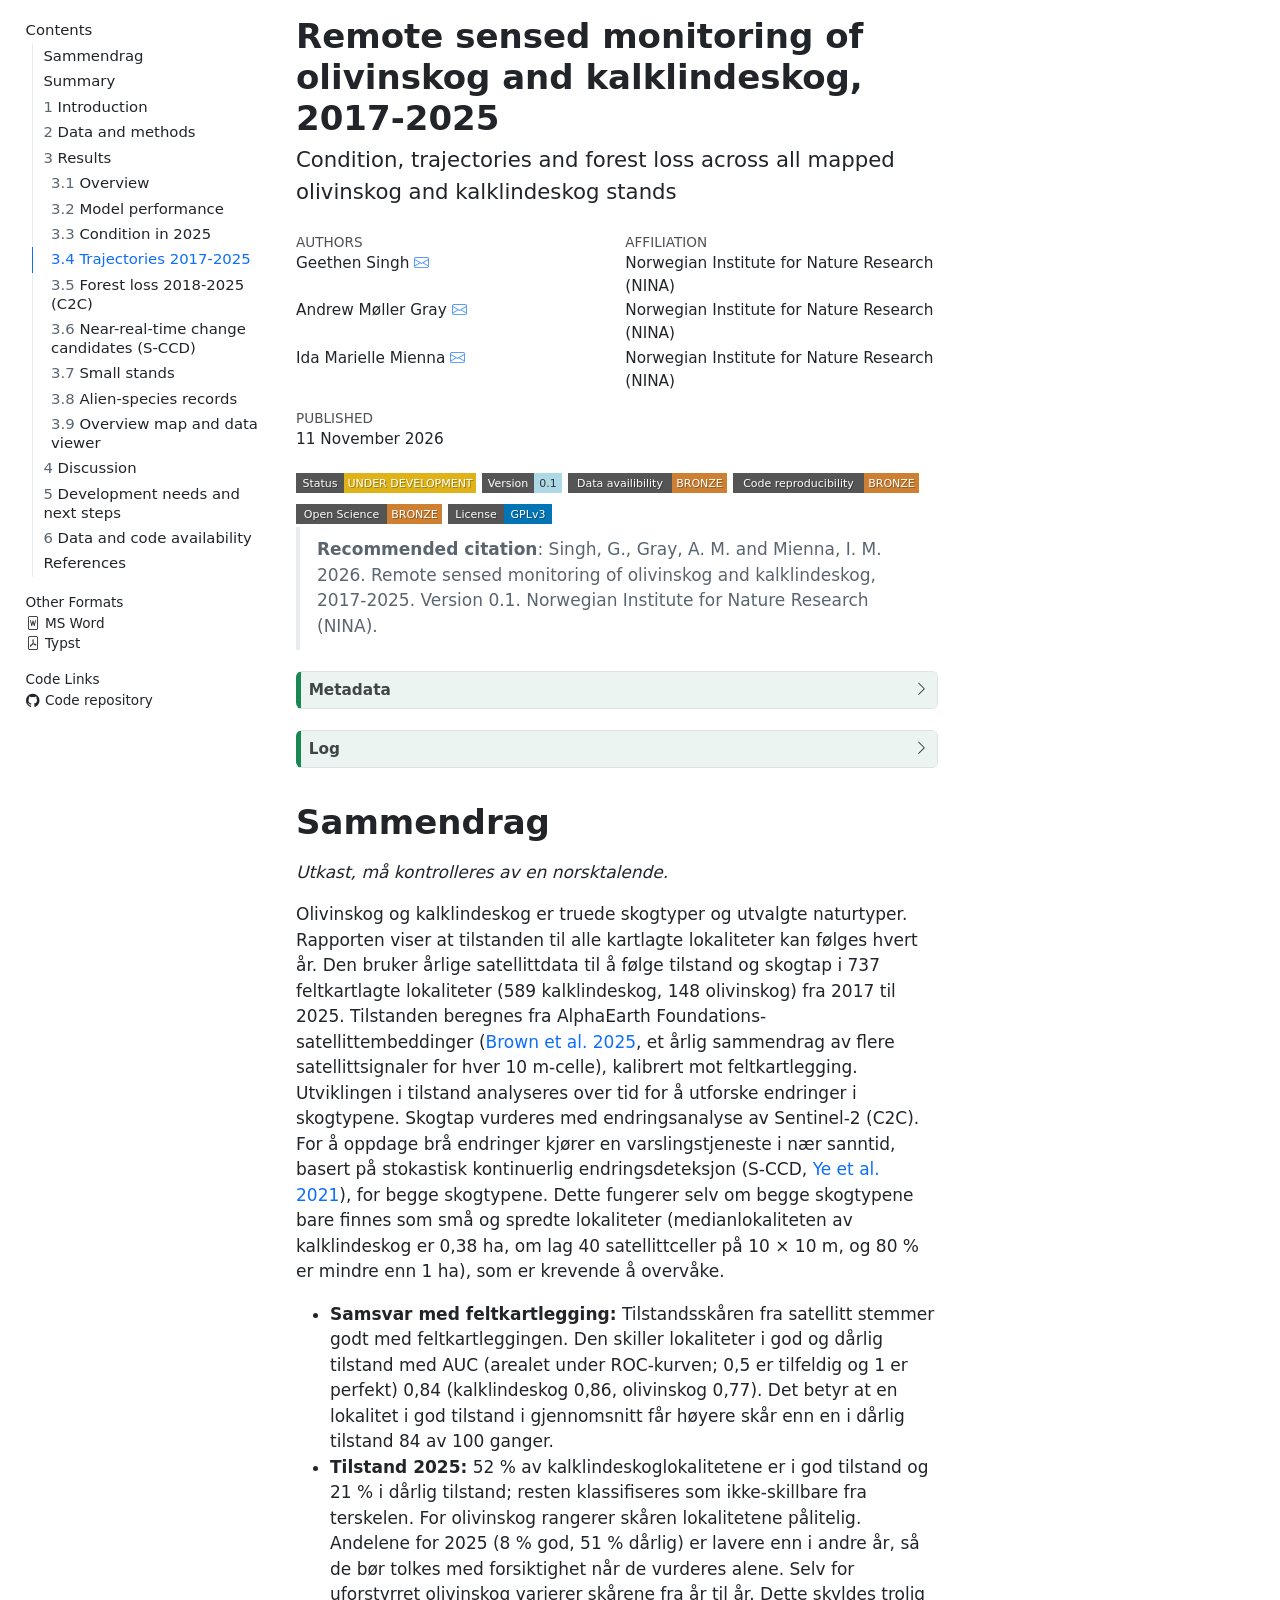
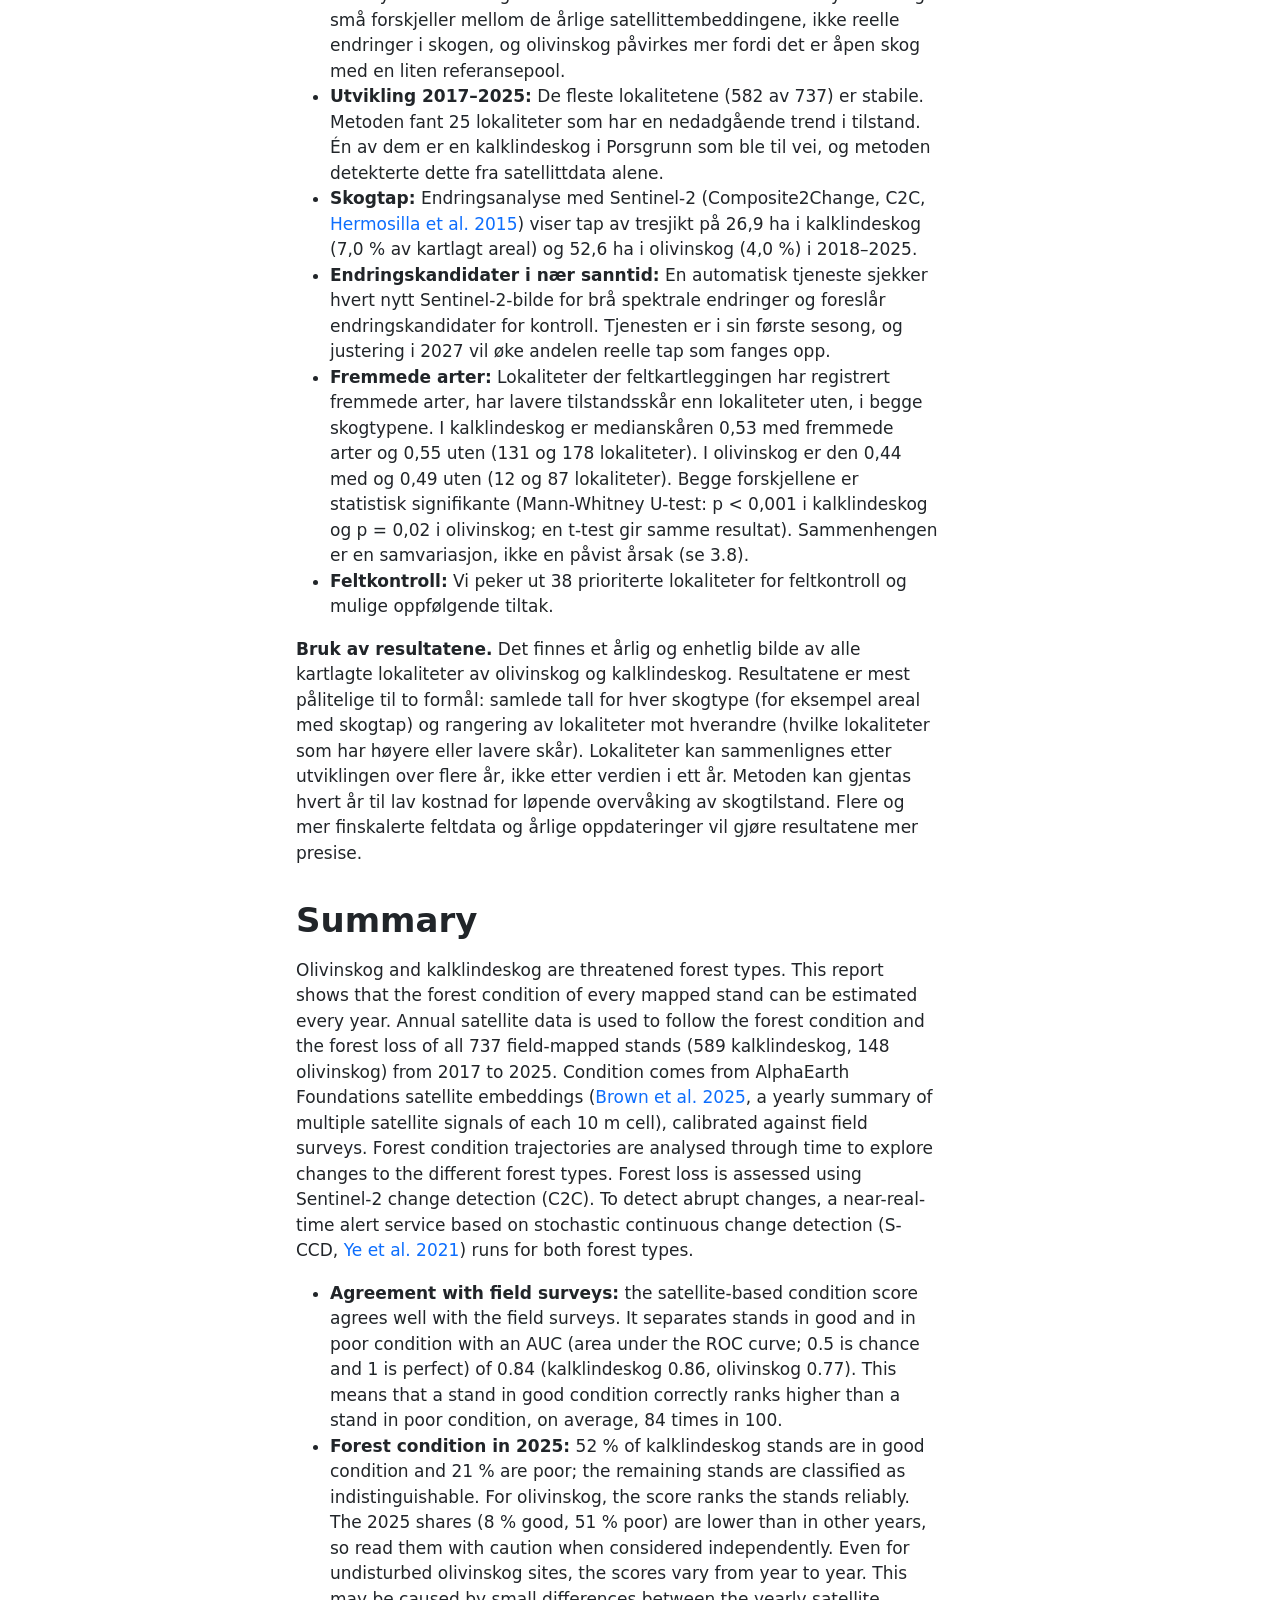
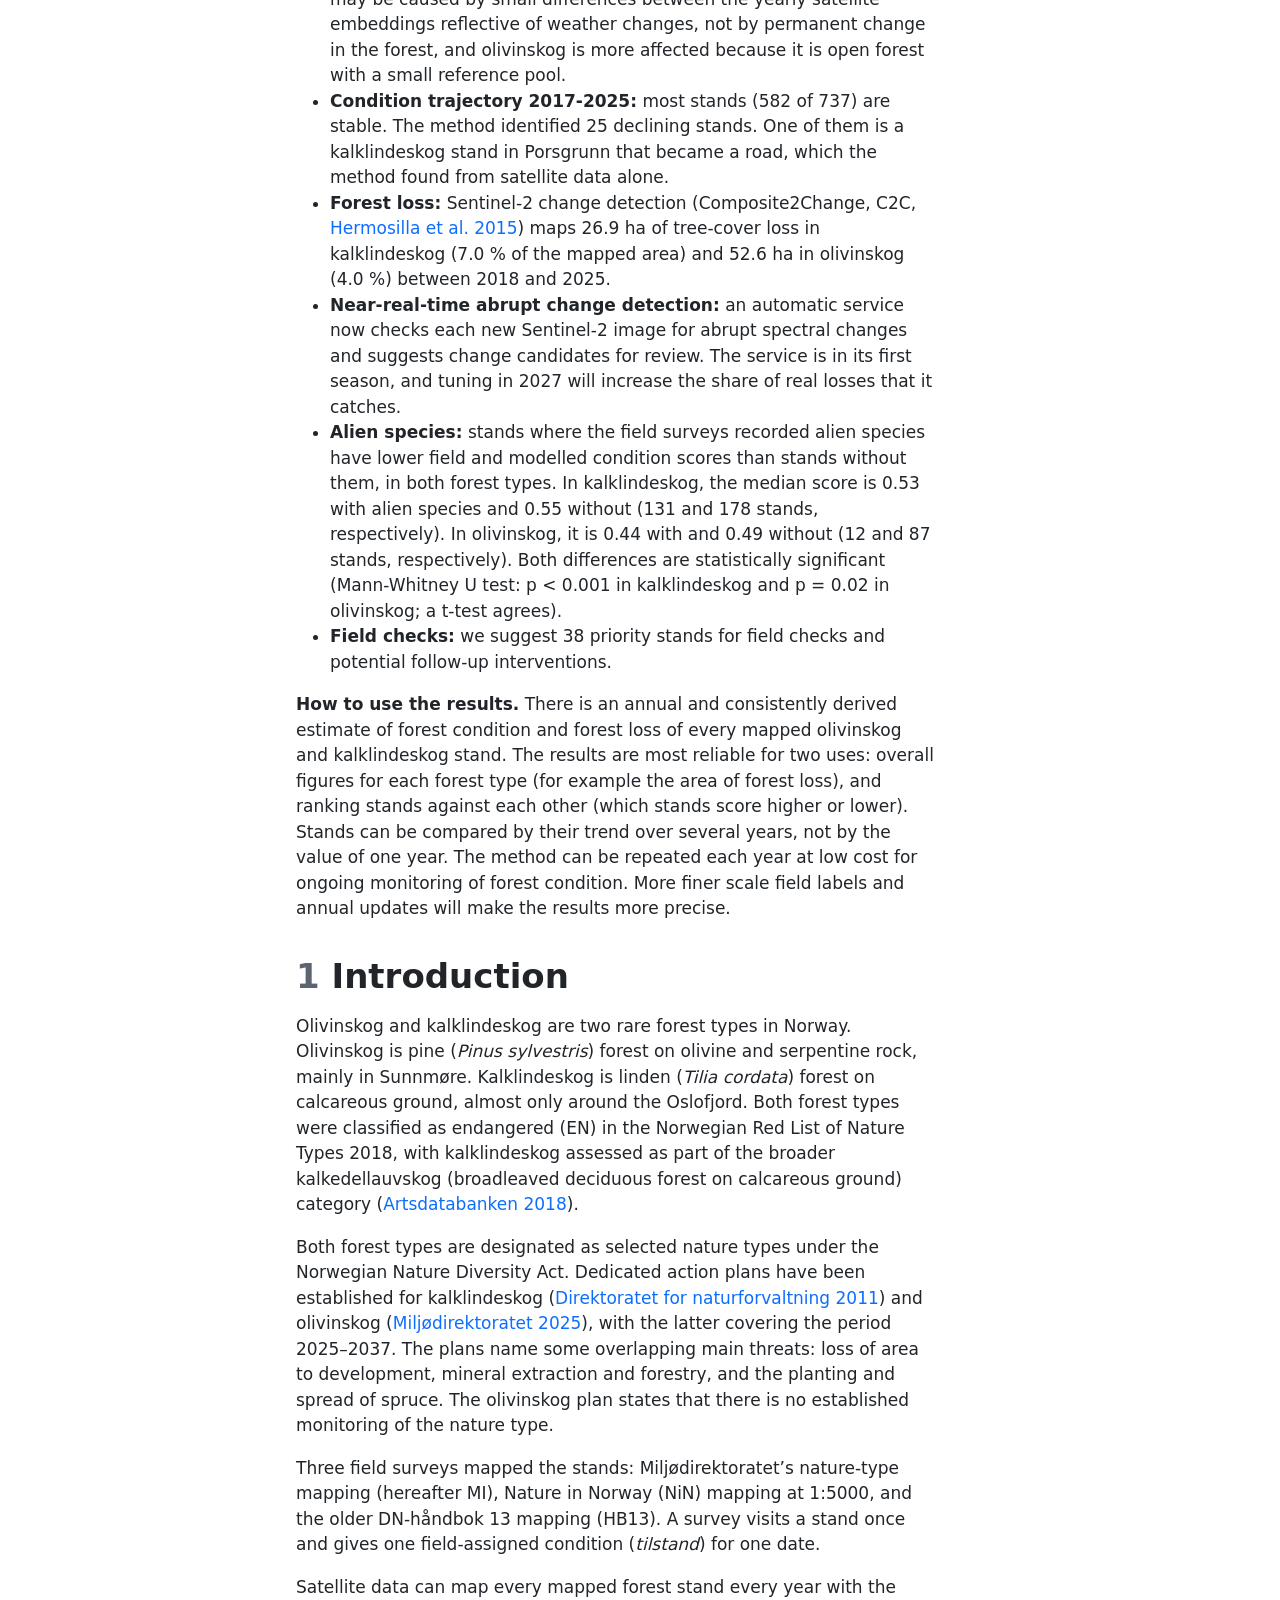
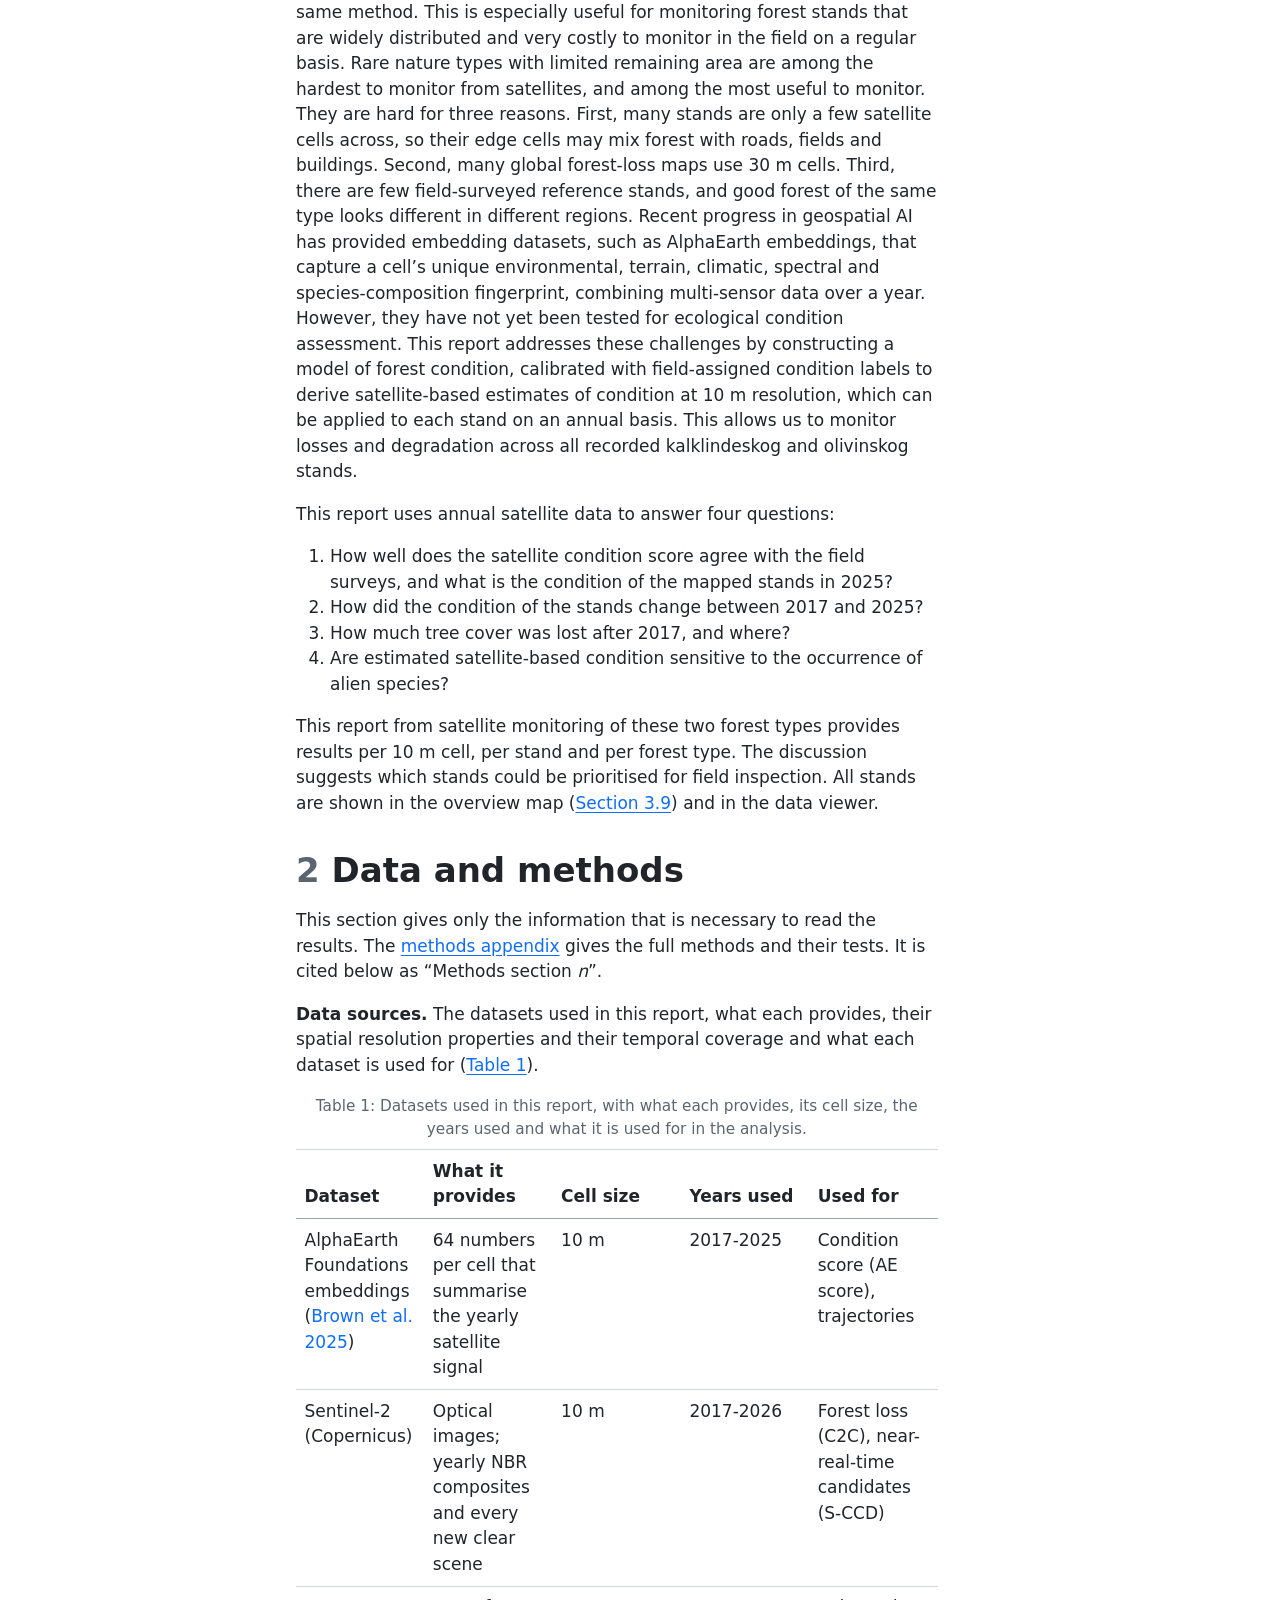
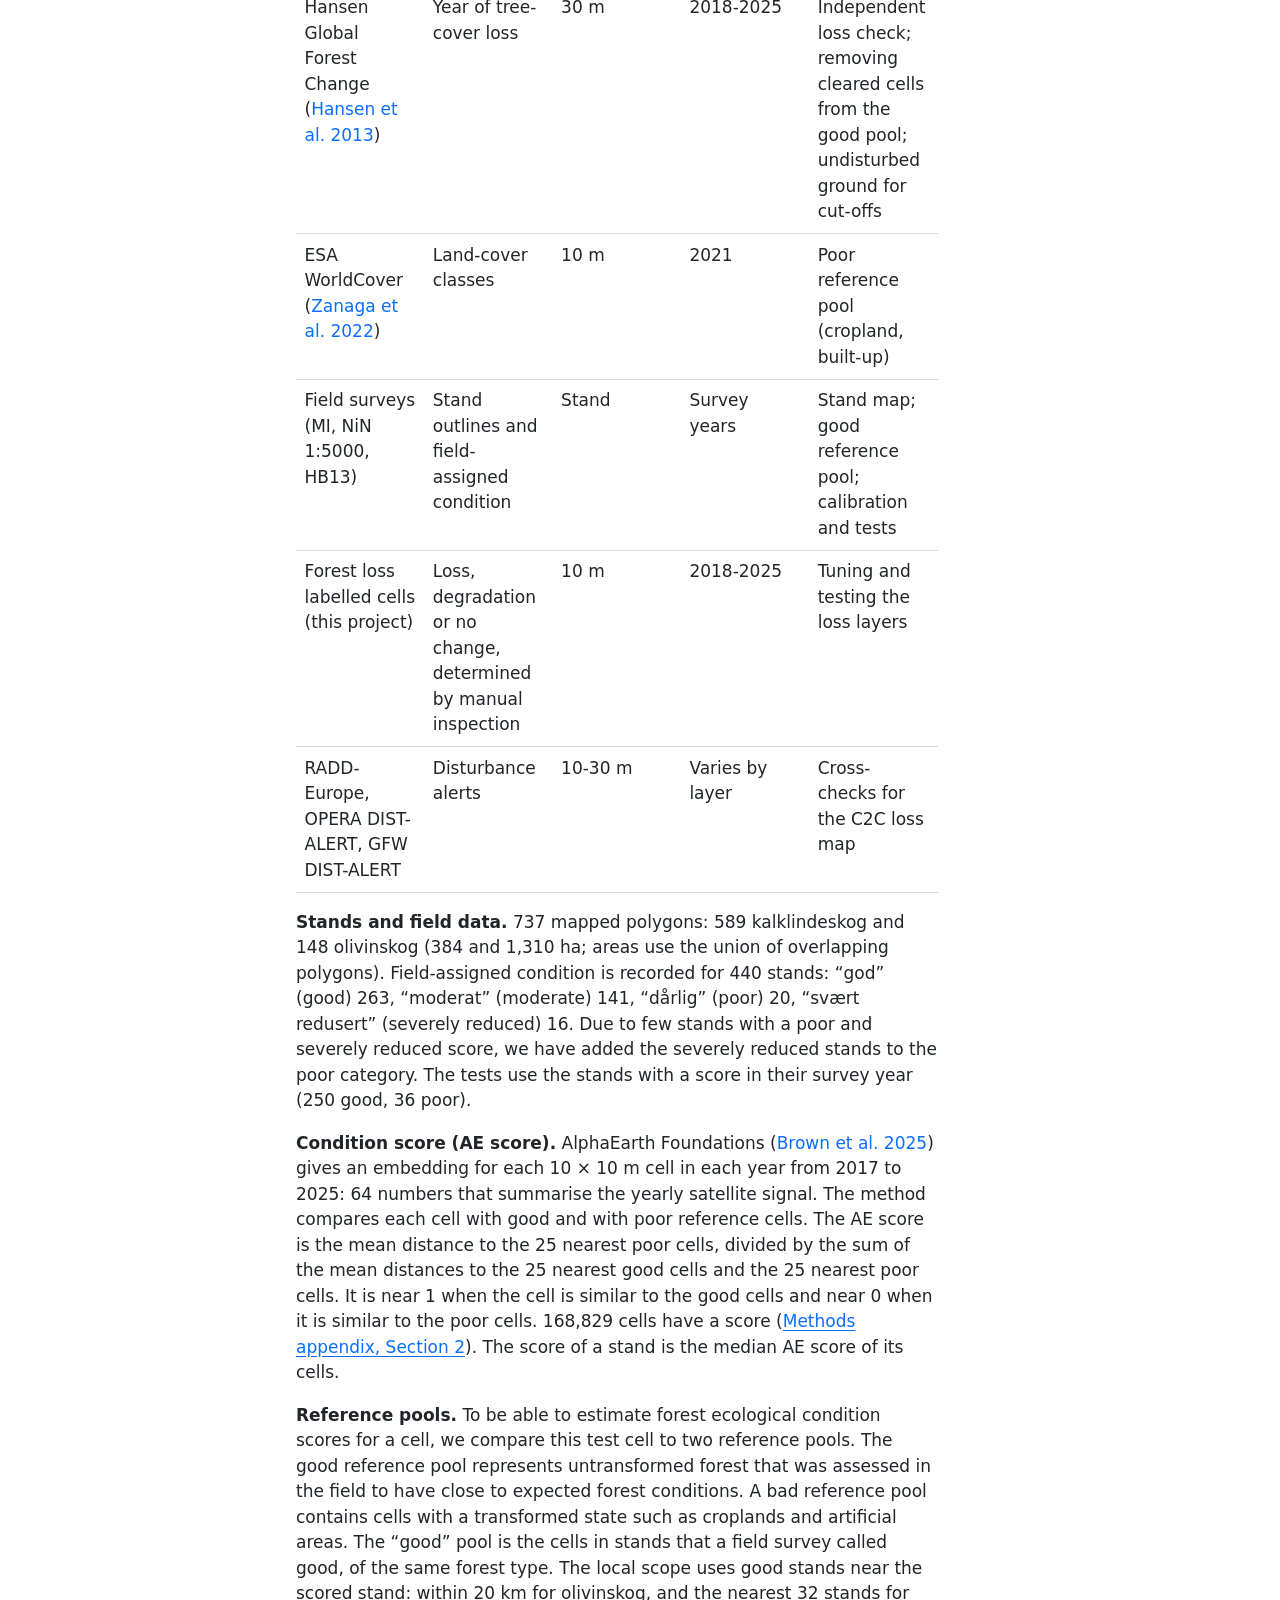
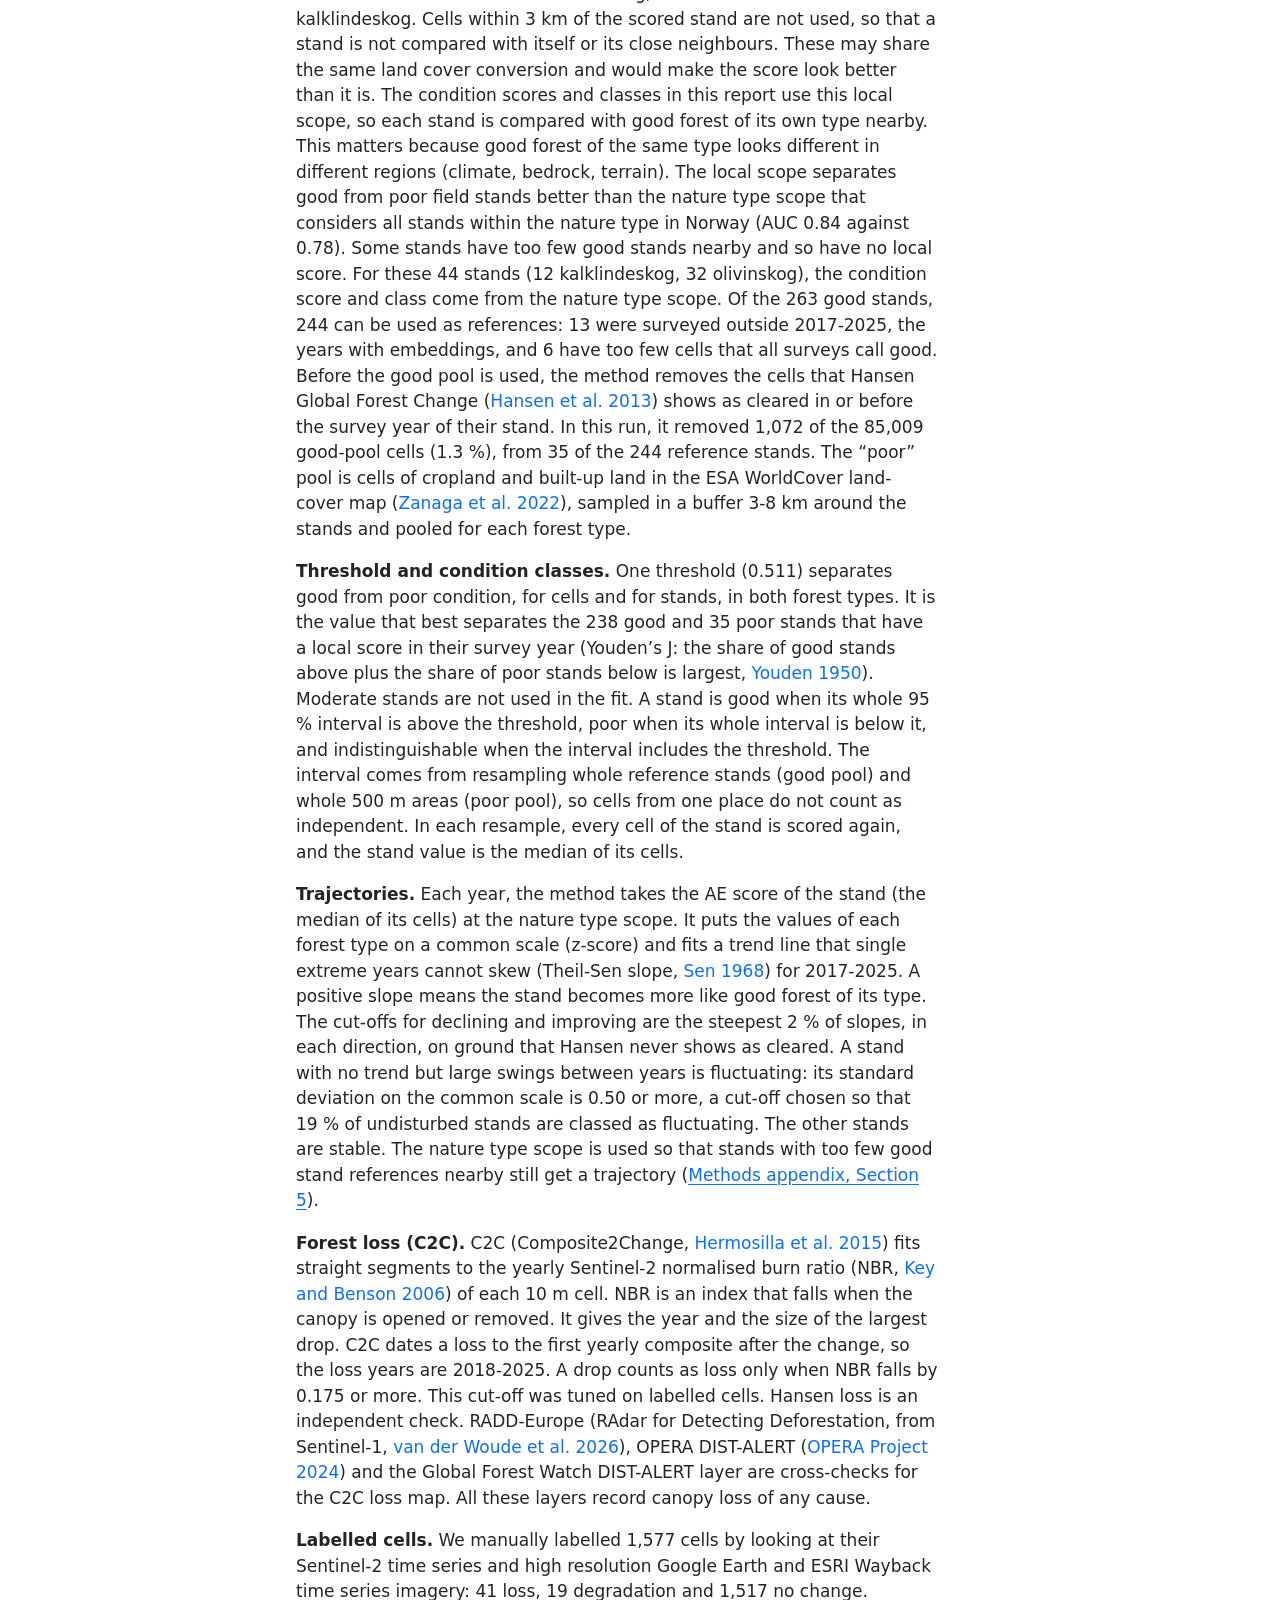
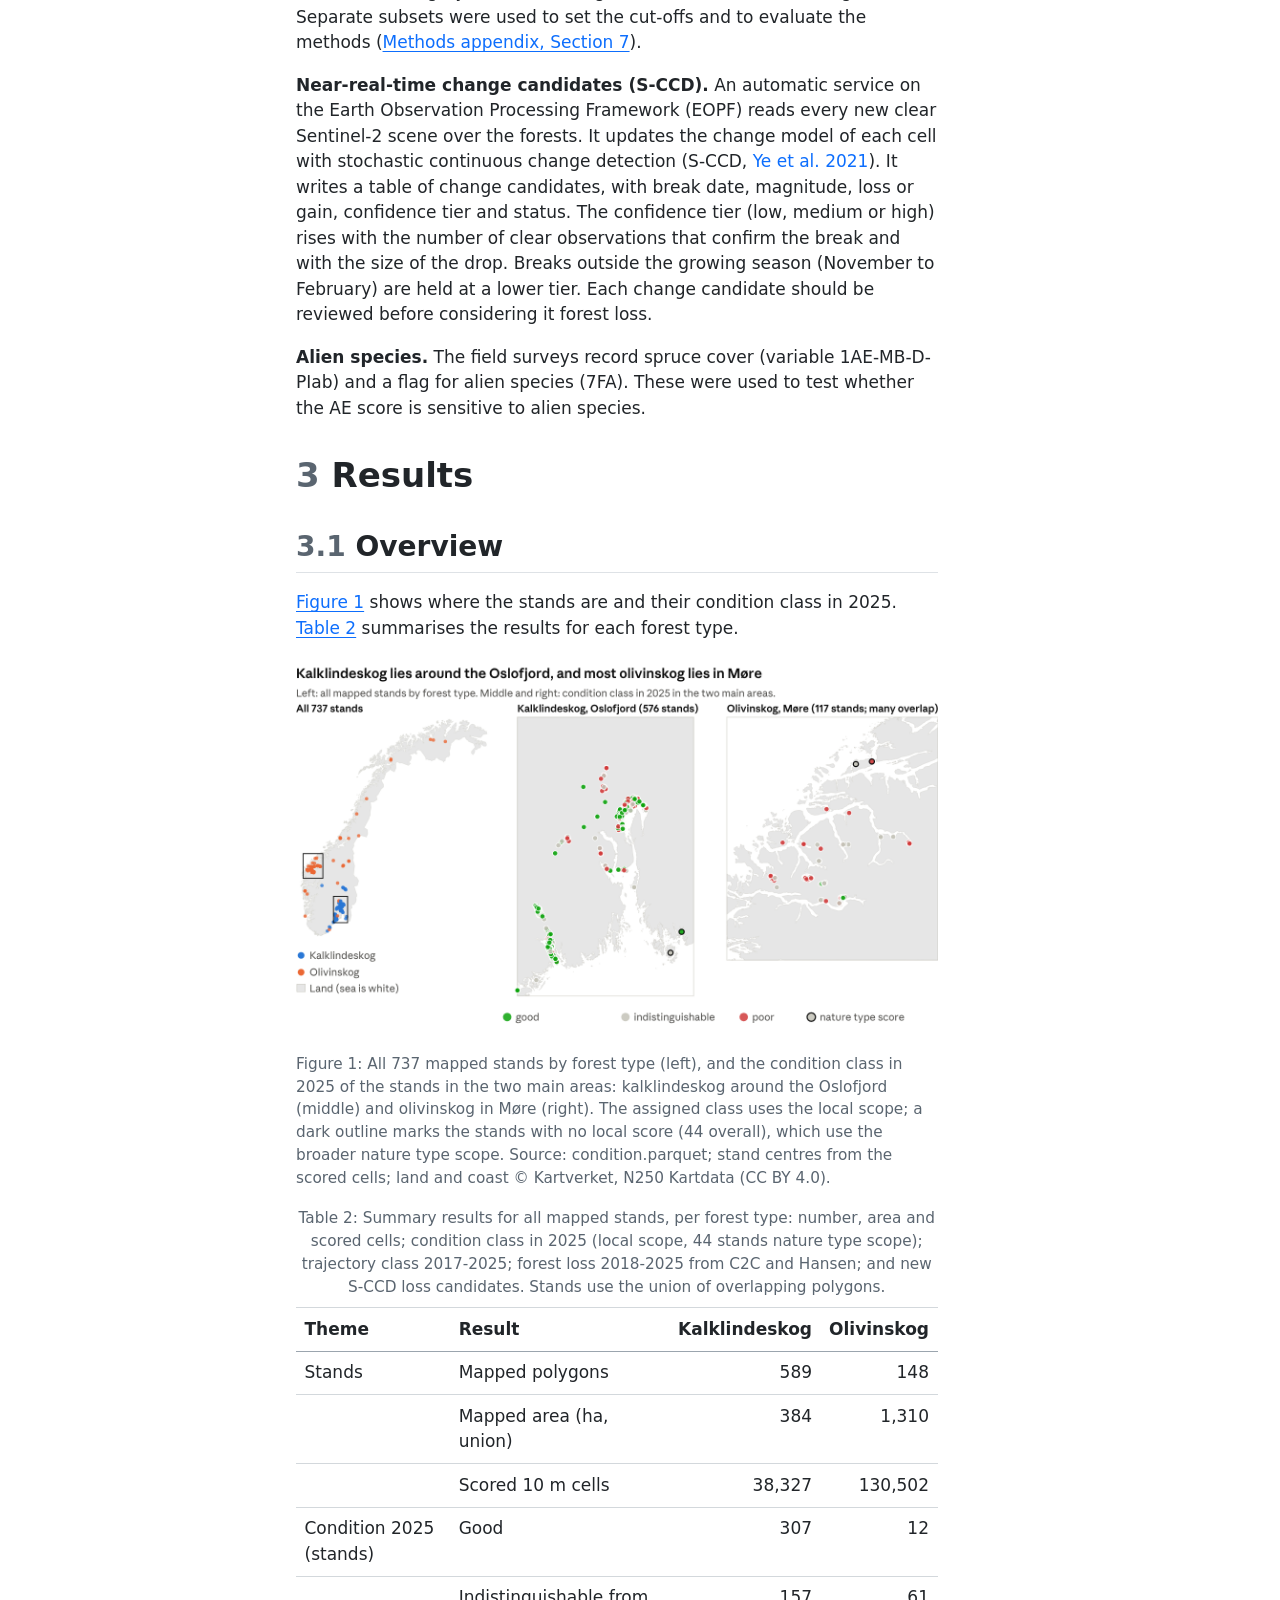
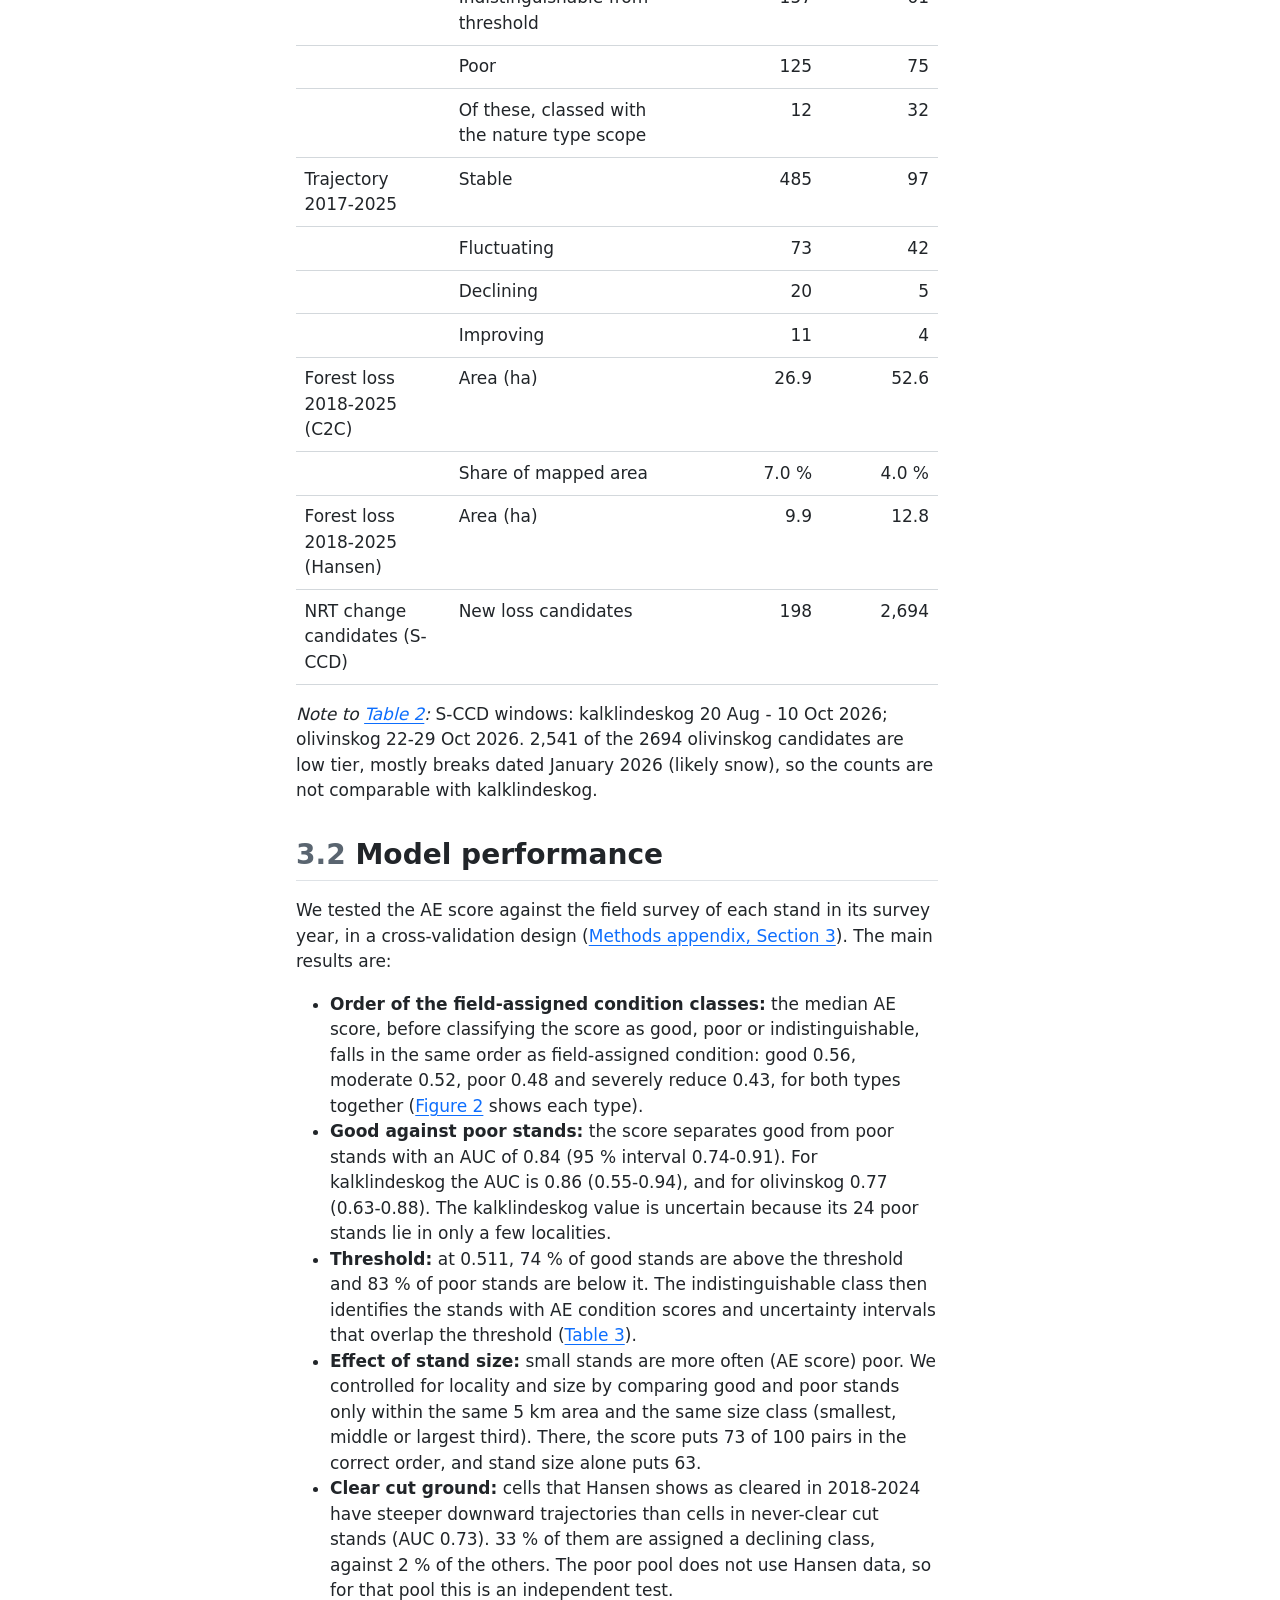
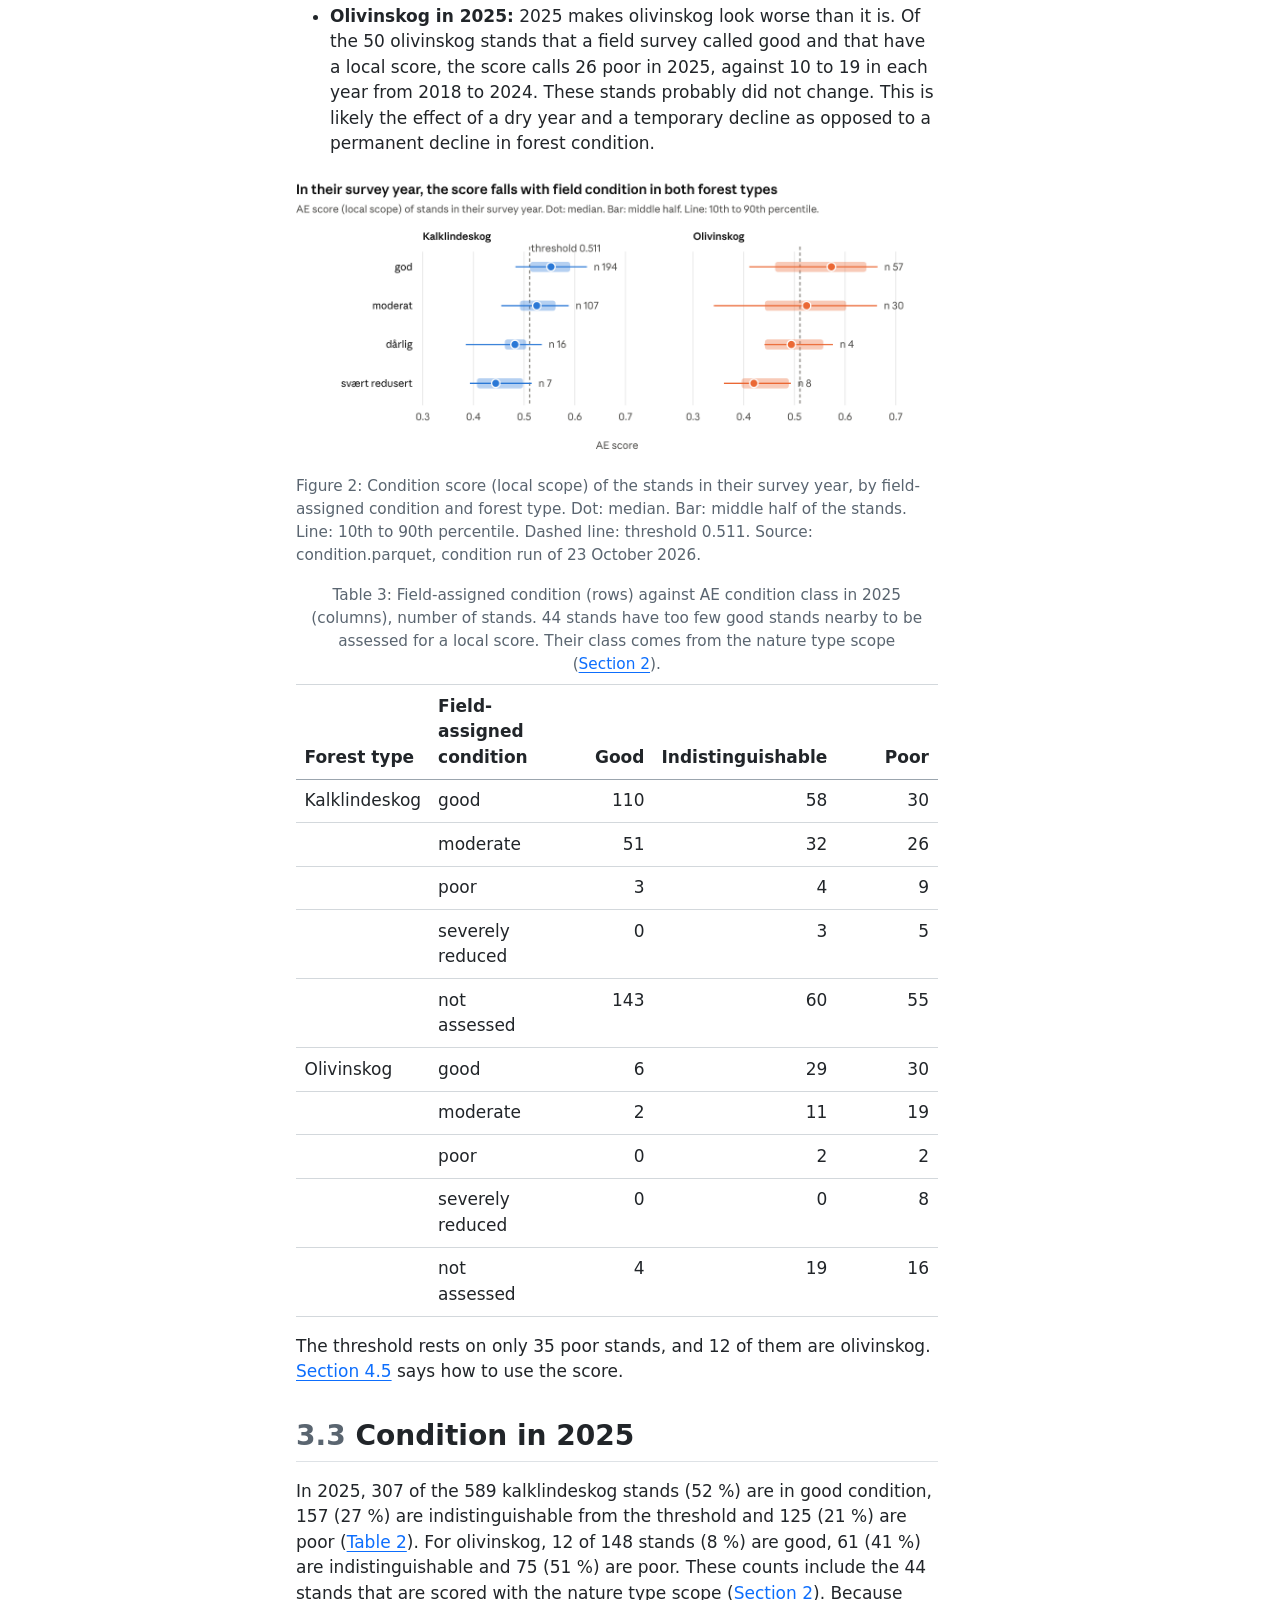
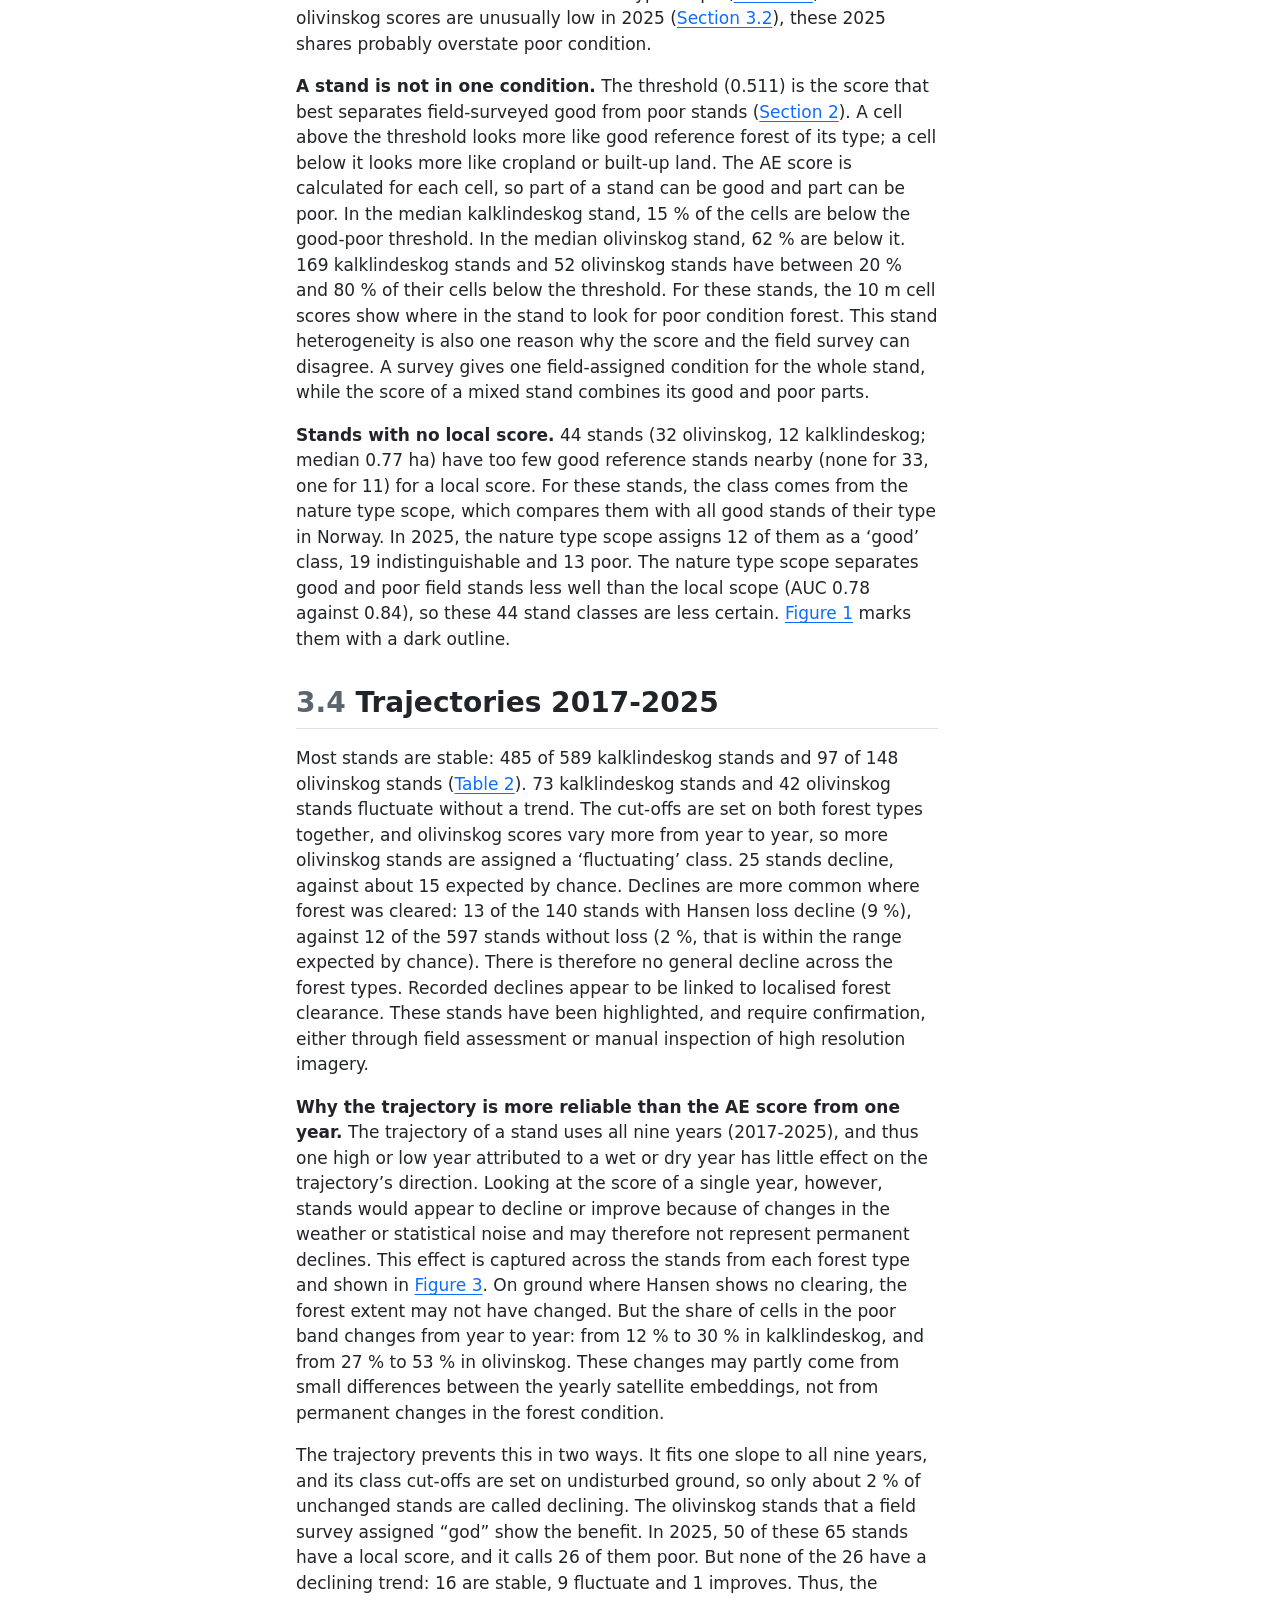
==== docs/index.html @ a839e924 "Publish the report and its methods appendix index.html is the report; the methods appendix is render" ====
<!DOCTYPE html>
<html xmlns="http://www.w3.org/1999/xhtml" lang="en-GB" xml:lang="en-GB"><head>

<meta charset="utf-8">
<meta name="generator" content="quarto-1.4.554">

<meta name="viewport" content="width=device-width, initial-scale=1.0, user-scalable=yes">

<meta name="author" content="Geethen Singh">
<meta name="author" content="Andrew Møller Gray">
<meta name="author" content="Ida Marielle Mienna">
<meta name="dcterms.date" content="2026-11-11">

<title>Remote sensed monitoring of olivinskog and kalklindeskog, 2017-2025</title>
<style>
code{white-space: pre-wrap;}
span.smallcaps{font-variant: small-caps;}
div.columns{display: flex; gap: min(4vw, 1.5em);}
div.column{flex: auto; overflow-x: auto;}
div.hanging-indent{margin-left: 1.5em; text-indent: -1.5em;}
ul.task-list{list-style: none;}
ul.task-list li input[type="checkbox"] {
width: 0.8em;
margin: 0 0.8em 0.2em -1em;  vertical-align: middle;
}

pre > code.sourceCode { white-space: pre; position: relative; }
pre > code.sourceCode > span { line-height: 1.25; }
pre > code.sourceCode > span:empty { height: 1.2em; }
.sourceCode { overflow: visible; }
code.sourceCode > span { color: inherit; text-decoration: inherit; }
div.sourceCode { margin: 1em 0; }
pre.sourceCode { margin: 0; }
@media screen {
div.sourceCode { overflow: auto; }
}
@media print {
pre > code.sourceCode { white-space: pre-wrap; }
pre > code.sourceCode > span { text-indent: -5em; padding-left: 5em; }
}
pre.numberSource code
{ counter-reset: source-line 0; }
pre.numberSource code > span
{ position: relative; left: -4em; counter-increment: source-line; }
pre.numberSource code > span > a:first-child::before
{ content: counter(source-line);
position: relative; left: -1em; text-align: right; vertical-align: baseline;
border: none; display: inline-block;
-webkit-touch-callout: none; -webkit-user-select: none;
-khtml-user-select: none; -moz-user-select: none;
-ms-user-select: none; user-select: none;
padding: 0 4px; width: 4em;
}
pre.numberSource { margin-left: 3em; padding-left: 4px; }
div.sourceCode
{ }
@media screen {
pre > code.sourceCode > span > a:first-child::before { text-decoration: underline; }
}

div.csl-bib-body { }
div.csl-entry {
clear: both;
margin-bottom: 0em;
}
.hanging-indent div.csl-entry {
margin-left:2em;
text-indent:-2em;
}
div.csl-left-margin {
min-width:2em;
float:left;
}
div.csl-right-inline {
margin-left:2em;
padding-left:1em;
}
div.csl-indent {
margin-left: 2em;
}</style>


<script>/*!
 * clipboard.js v2.0.11
 * https://clipboardjs.com/
 *
 * Licensed MIT © Zeno Rocha
 */
!function(t,e){"object"==typeof exports&&"object"==typeof module?module.exports=e():"function"==typeof define&&define.amd?define([],e):"object"==typeof exports?exports.ClipboardJS=e():t.ClipboardJS=e()}(this,function(){return n={686:function(t,e,n){"use strict";n.d(e,{default:function(){return b}});var e=n(279),i=n.n(e),e=n(370),u=n.n(e),e=n(817),r=n.n(e);function c(t){try{return document.execCommand(t)}catch(t){return}}var a=function(t){t=r()(t);return c("cut"),t};function o(t,e){var n,o,t=(n=t,o="rtl"===document.documentElement.getAttribute("dir"),(t=document.createElement("textarea")).style.fontSize="12pt",t.style.border="0",t.style.padding="0",t.style.margin="0",t.style.position="absolute",t.style[o?"right":"left"]="-9999px",o=window.pageYOffset||document.documentElement.scrollTop,t.style.top="".concat(o,"px"),t.setAttribute("readonly",""),t.value=n,t);return e.container.appendChild(t),e=r()(t),c("copy"),t.remove(),e}var f=function(t){var e=1<arguments.length&&void 0!==arguments[1]?arguments[1]:{container:document.body},n="";return"string"==typeof t?n=o(t,e):t instanceof HTMLInputElement&&!["text","search","url","tel","password"].includes(null==t?void 0:t.type)?n=o(t.value,e):(n=r()(t),c("copy")),n};function l(t){return(l="function"==typeof Symbol&&"symbol"==typeof Symbol.iterator?function(t){return typeof t}:function(t){return t&&"function"==typeof Symbol&&t.constructor===Symbol&&t!==Symbol.prototype?"symbol":typeof t})(t)}var s=function(){var t=0<arguments.length&&void 0!==arguments[0]?arguments[0]:{},e=t.action,n=void 0===e?"copy":e,o=t.container,e=t.target,t=t.text;if("copy"!==n&&"cut"!==n)throw new Error('Invalid "action" value, use either "copy" or "cut"');if(void 0!==e){if(!e||"object"!==l(e)||1!==e.nodeType)throw new Error('Invalid "target" value, use a valid Element');if("copy"===n&&e.hasAttribute("disabled"))throw new Error('Invalid "target" attribute. Please use "readonly" instead of "disabled" attribute');if("cut"===n&&(e.hasAttribute("readonly")||e.hasAttribute("disabled")))throw new Error('Invalid "target" attribute. You can\'t cut text from elements with "readonly" or "disabled" attributes')}return t?f(t,{container:o}):e?"cut"===n?a(e):f(e,{container:o}):void 0};function p(t){return(p="function"==typeof Symbol&&"symbol"==typeof Symbol.iterator?function(t){return typeof t}:function(t){return t&&"function"==typeof Symbol&&t.constructor===Symbol&&t!==Symbol.prototype?"symbol":typeof t})(t)}function d(t,e){for(var n=0;n<e.length;n++){var o=e[n];o.enumerable=o.enumerable||!1,o.configurable=!0,"value"in o&&(o.writable=!0),Object.defineProperty(t,o.key,o)}}function y(t,e){return(y=Object.setPrototypeOf||function(t,e){return t.__proto__=e,t})(t,e)}function h(n){var o=function(){if("undefined"==typeof Reflect||!Reflect.construct)return!1;if(Reflect.construct.sham)return!1;if("function"==typeof Proxy)return!0;try{return Date.prototype.toString.call(Reflect.construct(Date,[],function(){})),!0}catch(t){return!1}}();return function(){var t,e=v(n);return t=o?(t=v(this).constructor,Reflect.construct(e,arguments,t)):e.apply(this,arguments),e=this,!(t=t)||"object"!==p(t)&&"function"!=typeof t?function(t){if(void 0!==t)return t;throw new ReferenceError("this hasn't been initialised - super() hasn't been called")}(e):t}}function v(t){return(v=Object.setPrototypeOf?Object.getPrototypeOf:function(t){return t.__proto__||Object.getPrototypeOf(t)})(t)}function m(t,e){t="data-clipboard-".concat(t);if(e.hasAttribute(t))return e.getAttribute(t)}var b=function(){!function(t,e){if("function"!=typeof e&&null!==e)throw new TypeError("Super expression must either be null or a function");t.prototype=Object.create(e&&e.prototype,{constructor:{value:t,writable:!0,configurable:!0}}),e&&y(t,e)}(r,i());var t,e,n,o=h(r);function r(t,e){var n;return function(t){if(!(t instanceof r))throw new TypeError("Cannot call a class as a function")}(this),(n=o.call(this)).resolveOptions(e),n.listenClick(t),n}return t=r,n=[{key:"copy",value:function(t){var e=1<arguments.length&&void 0!==arguments[1]?arguments[1]:{container:document.body};return f(t,e)}},{key:"cut",value:function(t){return a(t)}},{key:"isSupported",value:function(){var t=0<arguments.length&&void 0!==arguments[0]?arguments[0]:["copy","cut"],t="string"==typeof t?[t]:t,e=!!document.queryCommandSupported;return t.forEach(function(t){e=e&&!!document.queryCommandSupported(t)}),e}}],(e=[{key:"resolveOptions",value:function(){var t=0<arguments.length&&void 0!==arguments[0]?arguments[0]:{};this.action="function"==typeof t.action?t.action:this.defaultAction,this.target="function"==typeof t.target?t.target:this.defaultTarget,this.text="function"==typeof t.text?t.text:this.defaultText,this.container="object"===p(t.container)?t.container:document.body}},{key:"listenClick",value:function(t){var e=this;this.listener=u()(t,"click",function(t){return e.onClick(t)})}},{key:"onClick",value:function(t){var e=t.delegateTarget||t.currentTarget,n=this.action(e)||"copy",t=s({action:n,container:this.container,target:this.target(e),text:this.text(e)});this.emit(t?"success":"error",{action:n,text:t,trigger:e,clearSelection:function(){e&&e.focus(),window.getSelection().removeAllRanges()}})}},{key:"defaultAction",value:function(t){return m("action",t)}},{key:"defaultTarget",value:function(t){t=m("target",t);if(t)return document.querySelector(t)}},{key:"defaultText",value:function(t){return m("text",t)}},{key:"destroy",value:function(){this.listener.destroy()}}])&&d(t.prototype,e),n&&d(t,n),r}()},828:function(t){var e;"undefined"==typeof Element||Element.prototype.matches||((e=Element.prototype).matches=e.matchesSelector||e.mozMatchesSelector||e.msMatchesSelector||e.oMatchesSelector||e.webkitMatchesSelector),t.exports=function(t,e){for(;t&&9!==t.nodeType;){if("function"==typeof t.matches&&t.matches(e))return t;t=t.parentNode}}},438:function(t,e,n){var u=n(828);function i(t,e,n,o,r){var i=function(e,n,t,o){return function(t){t.delegateTarget=u(t.target,n),t.delegateTarget&&o.call(e,t)}}.apply(this,arguments);return t.addEventListener(n,i,r),{destroy:function(){t.removeEventListener(n,i,r)}}}t.exports=function(t,e,n,o,r){return"function"==typeof t.addEventListener?i.apply(null,arguments):"function"==typeof n?i.bind(null,document).apply(null,arguments):("string"==typeof t&&(t=document.querySelectorAll(t)),Array.prototype.map.call(t,function(t){return i(t,e,n,o,r)}))}},879:function(t,n){n.node=function(t){return void 0!==t&&t instanceof HTMLElement&&1===t.nodeType},n.nodeList=function(t){var e=Object.prototype.toString.call(t);return void 0!==t&&("[object NodeList]"===e||"[object HTMLCollection]"===e)&&"length"in t&&(0===t.length||n.node(t[0]))},n.string=function(t){return"string"==typeof t||t instanceof String},n.fn=function(t){return"[object Function]"===Object.prototype.toString.call(t)}},370:function(t,e,n){var f=n(879),l=n(438);t.exports=function(t,e,n){if(!t&&!e&&!n)throw new Error("Missing required arguments");if(!f.string(e))throw new TypeError("Second argument must be a String");if(!f.fn(n))throw new TypeError("Third argument must be a Function");if(f.node(t))return c=e,a=n,(u=t).addEventListener(c,a),{destroy:function(){u.removeEventListener(c,a)}};if(f.nodeList(t))return o=t,r=e,i=n,Array.prototype.forEach.call(o,function(t){t.addEventListener(r,i)}),{destroy:function(){Array.prototype.forEach.call(o,function(t){t.removeEventListener(r,i)})}};if(f.string(t))return t=t,e=e,n=n,l(document.body,t,e,n);throw new TypeError("First argument must be a String, HTMLElement, HTMLCollection, or NodeList");var o,r,i,u,c,a}},817:function(t){t.exports=function(t){var e,n="SELECT"===t.nodeName?(t.focus(),t.value):"INPUT"===t.nodeName||"TEXTAREA"===t.nodeName?((e=t.hasAttribute("readonly"))||t.setAttribute("readonly",""),t.select(),t.setSelectionRange(0,t.value.length),e||t.removeAttribute("readonly"),t.value):(t.hasAttribute("contenteditable")&&t.focus(),n=window.getSelection(),(e=document.createRange()).selectNodeContents(t),n.removeAllRanges(),n.addRange(e),n.toString());return n}},279:function(t){function e(){}e.prototype={on:function(t,e,n){var o=this.e||(this.e={});return(o[t]||(o[t]=[])).push({fn:e,ctx:n}),this},once:function(t,e,n){var o=this;function r(){o.off(t,r),e.apply(n,arguments)}return r._=e,this.on(t,r,n)},emit:function(t){for(var e=[].slice.call(arguments,1),n=((this.e||(this.e={}))[t]||[]).slice(),o=0,r=n.length;o<r;o++)n[o].fn.apply(n[o].ctx,e);return this},off:function(t,e){var n=this.e||(this.e={}),o=n[t],r=[];if(o&&e)for(var i=0,u=o.length;i<u;i++)o[i].fn!==e&&o[i].fn._!==e&&r.push(o[i]);return r.length?n[t]=r:delete n[t],this}},t.exports=e,t.exports.TinyEmitter=e}},r={},o.n=function(t){var e=t&&t.__esModule?function(){return t.default}:function(){return t};return o.d(e,{a:e}),e},o.d=function(t,e){for(var n in e)o.o(e,n)&&!o.o(t,n)&&Object.defineProperty(t,n,{enumerable:!0,get:e[n]})},o.o=function(t,e){return Object.prototype.hasOwnProperty.call(t,e)},o(686).default;function o(t){if(r[t])return r[t].exports;var e=r[t]={exports:{}};return n[t](e,e.exports,o),e.exports}var n,r});</script>
<script>const sectionChanged = new CustomEvent("quarto-sectionChanged", {
  detail: {},
  bubbles: true,
  cancelable: false,
  composed: false,
});

const layoutMarginEls = () => {
  // Find any conflicting margin elements and add margins to the
  // top to prevent overlap
  const marginChildren = window.document.querySelectorAll(
    ".column-margin.column-container > *, .margin-caption, .aside"
  );

  let lastBottom = 0;
  for (const marginChild of marginChildren) {
    if (marginChild.offsetParent !== null) {
      // clear the top margin so we recompute it
      marginChild.style.marginTop = null;
      const top = marginChild.getBoundingClientRect().top + window.scrollY;
      if (top < lastBottom) {
        const marginChildStyle = window.getComputedStyle(marginChild);
        const marginBottom = parseFloat(marginChildStyle["marginBottom"]);
        const margin = lastBottom - top + marginBottom;
        marginChild.style.marginTop = `${margin}px`;
      }
      const styles = window.getComputedStyle(marginChild);
      const marginTop = parseFloat(styles["marginTop"]);
      lastBottom = top + marginChild.getBoundingClientRect().height + marginTop;
    }
  }
};

window.document.addEventListener("DOMContentLoaded", function (_event) {
  // Recompute the position of margin elements anytime the body size changes
  if (window.ResizeObserver) {
    const resizeObserver = new window.ResizeObserver(
      throttle(() => {
        layoutMarginEls();
        if (
          window.document.body.getBoundingClientRect().width < 990 &&
          isReaderMode()
        ) {
          quartoToggleReader();
        }
      }, 50)
    );
    resizeObserver.observe(window.document.body);
  }

  const tocEl = window.document.querySelector('nav.toc-active[role="doc-toc"]');
  const sidebarEl = window.document.getElementById("quarto-sidebar");
  const leftTocEl = window.document.getElementById("quarto-sidebar-toc-left");
  const marginSidebarEl = window.document.getElementById(
    "quarto-margin-sidebar"
  );
  // function to determine whether the element has a previous sibling that is active
  const prevSiblingIsActiveLink = (el) => {
    const sibling = el.previousElementSibling;
    if (sibling && sibling.tagName === "A") {
      return sibling.classList.contains("active");
    } else {
      return false;
    }
  };

  // fire slideEnter for bootstrap tab activations (for htmlwidget resize behavior)
  function fireSlideEnter(e) {
    const event = window.document.createEvent("Event");
    event.initEvent("slideenter", true, true);
    window.document.dispatchEvent(event);
  }
  const tabs = window.document.querySelectorAll('a[data-bs-toggle="tab"]');
  tabs.forEach((tab) => {
    tab.addEventListener("shown.bs.tab", fireSlideEnter);
  });

  // fire slideEnter for tabby tab activations (for htmlwidget resize behavior)
  document.addEventListener("tabby", fireSlideEnter, false);

  // Track scrolling and mark TOC links as active
  // get table of contents and sidebar (bail if we don't have at least one)
  const tocLinks = tocEl
    ? [...tocEl.querySelectorAll("a[data-scroll-target]")]
    : [];
  const makeActive = (link) => tocLinks[link].classList.add("active");
  const removeActive = (link) => tocLinks[link].classList.remove("active");
  const removeAllActive = () =>
    [...Array(tocLinks.length).keys()].forEach((link) => removeActive(link));

  // activate the anchor for a section associated with this TOC entry
  tocLinks.forEach((link) => {
    link.addEventListener("click", () => {
      if (link.href.indexOf("#") !== -1) {
        const anchor = link.href.split("#")[1];
        const heading = window.document.querySelector(
          `[data-anchor-id=${anchor}]`
        );
        if (heading) {
          // Add the class
          heading.classList.add("reveal-anchorjs-link");

          // function to show the anchor
          const handleMouseout = () => {
            heading.classList.remove("reveal-anchorjs-link");
            heading.removeEventListener("mouseout", handleMouseout);
          };

          // add a function to clear the anchor when the user mouses out of it
          heading.addEventListener("mouseout", handleMouseout);
        }
      }
    });
  });

  const sections = tocLinks.map((link) => {
    const target = link.getAttribute("data-scroll-target");
    if (target.startsWith("#")) {
      return window.document.getElementById(decodeURI(`${target.slice(1)}`));
    } else {
      return window.document.querySelector(decodeURI(`${target}`));
    }
  });

  const sectionMargin = 200;
  let currentActive = 0;
  // track whether we've initialized state the first time
  let init = false;

  const updateActiveLink = () => {
    // The index from bottom to top (e.g. reversed list)
    let sectionIndex = -1;
    if (
      window.innerHeight + window.pageYOffset >=
      window.document.body.offsetHeight
    ) {
      sectionIndex = 0;
    } else {
      sectionIndex = [...sections].reverse().findIndex((section) => {
        if (section) {
          return window.pageYOffset >= section.offsetTop - sectionMargin;
        } else {
          return false;
        }
      });
    }
    if (sectionIndex > -1) {
      const current = sections.length - sectionIndex - 1;
      if (current !== currentActive) {
        removeAllActive();
        currentActive = current;
        makeActive(current);
        if (init) {
          window.dispatchEvent(sectionChanged);
        }
        init = true;
      }
    }
  };

  const inHiddenRegion = (top, bottom, hiddenRegions) => {
    for (const region of hiddenRegions) {
      if (top <= region.bottom && bottom >= region.top) {
        return true;
      }
    }
    return false;
  };

  const categorySelector = "header.quarto-title-block .quarto-category";
  const activateCategories = (href) => {
    // Find any categories
    // Surround them with a link pointing back to:
    // #category=Authoring
    try {
      const categoryEls = window.document.querySelectorAll(categorySelector);
      for (const categoryEl of categoryEls) {
        const categoryText = categoryEl.textContent;
        if (categoryText) {
          const link = `${href}#category=${encodeURIComponent(categoryText)}`;
          const linkEl = window.document.createElement("a");
          linkEl.setAttribute("href", link);
          for (const child of categoryEl.childNodes) {
            linkEl.append(child);
          }
          categoryEl.appendChild(linkEl);
        }
      }
    } catch {
      // Ignore errors
    }
  };
  function hasTitleCategories() {
    return window.document.querySelector(categorySelector) !== null;
  }

  function offsetRelativeUrl(url) {
    const offset = getMeta("quarto:offset");
    return offset ? offset + url : url;
  }

  function offsetAbsoluteUrl(url) {
    const offset = getMeta("quarto:offset");
    const baseUrl = new URL(offset, window.location);

    const projRelativeUrl = url.replace(baseUrl, "");
    if (projRelativeUrl.startsWith("/")) {
      return projRelativeUrl;
    } else {
      return "/" + projRelativeUrl;
    }
  }

  // read a meta tag value
  function getMeta(metaName) {
    const metas = window.document.getElementsByTagName("meta");
    for (let i = 0; i < metas.length; i++) {
      if (metas[i].getAttribute("name") === metaName) {
        return metas[i].getAttribute("content");
      }
    }
    return "";
  }

  async function findAndActivateCategories() {
    const currentPagePath = offsetAbsoluteUrl(window.location.href);
    const response = await fetch(offsetRelativeUrl("listings.json"));
    if (response.status == 200) {
      return response.json().then(function (listingPaths) {
        const listingHrefs = [];
        for (const listingPath of listingPaths) {
          const pathWithoutLeadingSlash = listingPath.listing.substring(1);
          for (const item of listingPath.items) {
            if (
              item === currentPagePath ||
              item === currentPagePath + "index.html"
            ) {
              // Resolve this path against the offset to be sure
              // we already are using the correct path to the listing
              // (this adjusts the listing urls to be rooted against
              // whatever root the page is actually running against)
              const relative = offsetRelativeUrl(pathWithoutLeadingSlash);
              const baseUrl = window.location;
              const resolvedPath = new URL(relative, baseUrl);
              listingHrefs.push(resolvedPath.pathname);
              break;
            }
          }
        }

        // Look up the tree for a nearby linting and use that if we find one
        const nearestListing = findNearestParentListing(
          offsetAbsoluteUrl(window.location.pathname),
          listingHrefs
        );
        if (nearestListing) {
          activateCategories(nearestListing);
        } else {
          // See if the referrer is a listing page for this item
          const referredRelativePath = offsetAbsoluteUrl(document.referrer);
          const referrerListing = listingHrefs.find((listingHref) => {
            const isListingReferrer =
              listingHref === referredRelativePath ||
              listingHref === referredRelativePath + "index.html";
            return isListingReferrer;
          });

          if (referrerListing) {
            // Try to use the referrer if possible
            activateCategories(referrerListing);
          } else if (listingHrefs.length > 0) {
            // Otherwise, just fall back to the first listing
            activateCategories(listingHrefs[0]);
          }
        }
      });
    }
  }
  if (hasTitleCategories()) {
    findAndActivateCategories();
  }

  const findNearestParentListing = (href, listingHrefs) => {
    if (!href || !listingHrefs) {
      return undefined;
    }
    // Look up the tree for a nearby linting and use that if we find one
    const relativeParts = href.substring(1).split("/");
    while (relativeParts.length > 0) {
      const path = relativeParts.join("/");
      for (const listingHref of listingHrefs) {
        if (listingHref.startsWith(path)) {
          return listingHref;
        }
      }
      relativeParts.pop();
    }

    return undefined;
  };

  const manageSidebarVisiblity = (el, placeholderDescriptor) => {
    let isVisible = true;
    let elRect;

    return (hiddenRegions) => {
      if (el === null) {
        return;
      }

      // Find the last element of the TOC
      const lastChildEl = el.lastElementChild;

      if (lastChildEl) {
        // Converts the sidebar to a menu
        const convertToMenu = () => {
          for (const child of el.children) {
            child.style.opacity = 0;
            child.style.overflow = "hidden";
          }

          nexttick(() => {
            const toggleContainer = window.document.createElement("div");
            toggleContainer.style.width = "100%";
            toggleContainer.classList.add("zindex-over-content");
            toggleContainer.classList.add("quarto-sidebar-toggle");
            toggleContainer.classList.add("headroom-target"); // Marks this to be managed by headeroom
            toggleContainer.id = placeholderDescriptor.id;
            toggleContainer.style.position = "fixed";

            const toggleIcon = window.document.createElement("i");
            toggleIcon.classList.add("quarto-sidebar-toggle-icon");
            toggleIcon.classList.add("bi");
            toggleIcon.classList.add("bi-caret-down-fill");

            const toggleTitle = window.document.createElement("div");
            const titleEl = window.document.body.querySelector(
              placeholderDescriptor.titleSelector
            );
            if (titleEl) {
              toggleTitle.append(
                titleEl.textContent || titleEl.innerText,
                toggleIcon
              );
            }
            toggleTitle.classList.add("zindex-over-content");
            toggleTitle.classList.add("quarto-sidebar-toggle-title");
            toggleContainer.append(toggleTitle);

            const toggleContents = window.document.createElement("div");
            toggleContents.classList = el.classList;
            toggleContents.classList.add("zindex-over-content");
            toggleContents.classList.add("quarto-sidebar-toggle-contents");
            for (const child of el.children) {
              if (child.id === "toc-title") {
                continue;
              }

              const clone = child.cloneNode(true);
              clone.style.opacity = 1;
              clone.style.display = null;
              toggleContents.append(clone);
            }
            toggleContents.style.height = "0px";
            const positionToggle = () => {
              // position the element (top left of parent, same width as parent)
              if (!elRect) {
                elRect = el.getBoundingClientRect();
              }
              toggleContainer.style.left = `${elRect.left}px`;
              toggleContainer.style.top = `${elRect.top}px`;
              toggleContainer.style.width = `${elRect.width}px`;
            };
            positionToggle();

            toggleContainer.append(toggleContents);
            el.parentElement.prepend(toggleContainer);

            // Process clicks
            let tocShowing = false;
            // Allow the caller to control whether this is dismissed
            // when it is clicked (e.g. sidebar navigation supports
            // opening and closing the nav tree, so don't dismiss on click)
            const clickEl = placeholderDescriptor.dismissOnClick
              ? toggleContainer
              : toggleTitle;

            const closeToggle = () => {
              if (tocShowing) {
                toggleContainer.classList.remove("expanded");
                toggleContents.style.height = "0px";
                tocShowing = false;
              }
            };

            // Get rid of any expanded toggle if the user scrolls
            window.document.addEventListener(
              "scroll",
              throttle(() => {
                closeToggle();
              }, 50)
            );

            // Handle positioning of the toggle
            window.addEventListener(
              "resize",
              throttle(() => {
                elRect = undefined;
                positionToggle();
              }, 50)
            );

            window.addEventListener("quarto-hrChanged", () => {
              elRect = undefined;
            });

            // Process the click
            clickEl.onclick = () => {
              if (!tocShowing) {
                toggleContainer.classList.add("expanded");
                toggleContents.style.height = null;
                tocShowing = true;
              } else {
                closeToggle();
              }
            };
          });
        };

        // Converts a sidebar from a menu back to a sidebar
        const convertToSidebar = () => {
          for (const child of el.children) {
            child.style.opacity = 1;
            child.style.overflow = null;
          }

          const placeholderEl = window.document.getElementById(
            placeholderDescriptor.id
          );
          if (placeholderEl) {
            placeholderEl.remove();
          }

          el.classList.remove("rollup");
        };

        if (isReaderMode()) {
          convertToMenu();
          isVisible = false;
        } else {
          // Find the top and bottom o the element that is being managed
          const elTop = el.offsetTop;
          const elBottom =
            elTop + lastChildEl.offsetTop + lastChildEl.offsetHeight;

          if (!isVisible) {
            // If the element is current not visible reveal if there are
            // no conflicts with overlay regions
            if (!inHiddenRegion(elTop, elBottom, hiddenRegions)) {
              convertToSidebar();
              isVisible = true;
            }
          } else {
            // If the element is visible, hide it if it conflicts with overlay regions
            // and insert a placeholder toggle (or if we're in reader mode)
            if (inHiddenRegion(elTop, elBottom, hiddenRegions)) {
              convertToMenu();
              isVisible = false;
            }
          }
        }
      }
    };
  };

  const tabEls = document.querySelectorAll('a[data-bs-toggle="tab"]');
  for (const tabEl of tabEls) {
    const id = tabEl.getAttribute("data-bs-target");
    if (id) {
      const columnEl = document.querySelector(
        `${id} .column-margin, .tabset-margin-content`
      );
      if (columnEl)
        tabEl.addEventListener("shown.bs.tab", function (event) {
          const el = event.srcElement;
          if (el) {
            const visibleCls = `${el.id}-margin-content`;
            // walk up until we find a parent tabset
            let panelTabsetEl = el.parentElement;
            while (panelTabsetEl) {
              if (panelTabsetEl.classList.contains("panel-tabset")) {
                break;
              }
              panelTabsetEl = panelTabsetEl.parentElement;
            }

            if (panelTabsetEl) {
              const prevSib = panelTabsetEl.previousElementSibling;
              if (
                prevSib &&
                prevSib.classList.contains("tabset-margin-container")
              ) {
                const childNodes = prevSib.querySelectorAll(
                  ".tabset-margin-content"
                );
                for (const childEl of childNodes) {
                  if (childEl.classList.contains(visibleCls)) {
                    childEl.classList.remove("collapse");
                  } else {
                    childEl.classList.add("collapse");
                  }
                }
              }
            }
          }

          layoutMarginEls();
        });
    }
  }

  // Manage the visibility of the toc and the sidebar
  const marginScrollVisibility = manageSidebarVisiblity(marginSidebarEl, {
    id: "quarto-toc-toggle",
    titleSelector: "#toc-title",
    dismissOnClick: true,
  });
  const sidebarScrollVisiblity = manageSidebarVisiblity(sidebarEl, {
    id: "quarto-sidebarnav-toggle",
    titleSelector: ".title",
    dismissOnClick: false,
  });
  let tocLeftScrollVisibility;
  if (leftTocEl) {
    tocLeftScrollVisibility = manageSidebarVisiblity(leftTocEl, {
      id: "quarto-lefttoc-toggle",
      titleSelector: "#toc-title",
      dismissOnClick: true,
    });
  }

  // Find the first element that uses formatting in special columns
  const conflictingEls = window.document.body.querySelectorAll(
    '[class^="column-"], [class*=" column-"], aside, [class*="margin-caption"], [class*=" margin-caption"], [class*="margin-ref"], [class*=" margin-ref"]'
  );

  // Filter all the possibly conflicting elements into ones
  // the do conflict on the left or ride side
  const arrConflictingEls = Array.from(conflictingEls);
  const leftSideConflictEls = arrConflictingEls.filter((el) => {
    if (el.tagName === "ASIDE") {
      return false;
    }
    return Array.from(el.classList).find((className) => {
      return (
        className !== "column-body" &&
        className.startsWith("column-") &&
        !className.endsWith("right") &&
        !className.endsWith("container") &&
        className !== "column-margin"
      );
    });
  });
  const rightSideConflictEls = arrConflictingEls.filter((el) => {
    if (el.tagName === "ASIDE") {
      return true;
    }

    const hasMarginCaption = Array.from(el.classList).find((className) => {
      return className == "margin-caption";
    });
    if (hasMarginCaption) {
      return true;
    }

    return Array.from(el.classList).find((className) => {
      return (
        className !== "column-body" &&
        !className.endsWith("container") &&
        className.startsWith("column-") &&
        !className.endsWith("left")
      );
    });
  });

  const kOverlapPaddingSize = 10;
  function toRegions(els) {
    return els.map((el) => {
      const boundRect = el.getBoundingClientRect();
      const top =
        boundRect.top +
        document.documentElement.scrollTop -
        kOverlapPaddingSize;
      return {
        top,
        bottom: top + el.scrollHeight + 2 * kOverlapPaddingSize,
      };
    });
  }

  let hasObserved = false;
  const visibleItemObserver = (els) => {
    let visibleElements = [...els];
    const intersectionObserver = new IntersectionObserver(
      (entries, _observer) => {
        entries.forEach((entry) => {
          if (entry.isIntersecting) {
            if (visibleElements.indexOf(entry.target) === -1) {
              visibleElements.push(entry.target);
            }
          } else {
            visibleElements = visibleElements.filter((visibleEntry) => {
              return visibleEntry !== entry;
            });
          }
        });

        if (!hasObserved) {
          hideOverlappedSidebars();
        }
        hasObserved = true;
      },
      {}
    );
    els.forEach((el) => {
      intersectionObserver.observe(el);
    });

    return {
      getVisibleEntries: () => {
        return visibleElements;
      },
    };
  };

  const rightElementObserver = visibleItemObserver(rightSideConflictEls);
  const leftElementObserver = visibleItemObserver(leftSideConflictEls);

  const hideOverlappedSidebars = () => {
    marginScrollVisibility(toRegions(rightElementObserver.getVisibleEntries()));
    sidebarScrollVisiblity(toRegions(leftElementObserver.getVisibleEntries()));
    if (tocLeftScrollVisibility) {
      tocLeftScrollVisibility(
        toRegions(leftElementObserver.getVisibleEntries())
      );
    }
  };

  window.quartoToggleReader = () => {
    // Applies a slow class (or removes it)
    // to update the transition speed
    const slowTransition = (slow) => {
      const manageTransition = (id, slow) => {
        const el = document.getElementById(id);
        if (el) {
          if (slow) {
            el.classList.add("slow");
          } else {
            el.classList.remove("slow");
          }
        }
      };

      manageTransition("TOC", slow);
      manageTransition("quarto-sidebar", slow);
    };
    const readerMode = !isReaderMode();
    setReaderModeValue(readerMode);

    // If we're entering reader mode, slow the transition
    if (readerMode) {
      slowTransition(readerMode);
    }
    highlightReaderToggle(readerMode);
    hideOverlappedSidebars();

    // If we're exiting reader mode, restore the non-slow transition
    if (!readerMode) {
      slowTransition(!readerMode);
    }
  };

  const highlightReaderToggle = (readerMode) => {
    const els = document.querySelectorAll(".quarto-reader-toggle");
    if (els) {
      els.forEach((el) => {
        if (readerMode) {
          el.classList.add("reader");
        } else {
          el.classList.remove("reader");
        }
      });
    }
  };

  const setReaderModeValue = (val) => {
    if (window.location.protocol !== "file:") {
      window.localStorage.setItem("quarto-reader-mode", val);
    } else {
      localReaderMode = val;
    }
  };

  const isReaderMode = () => {
    if (window.location.protocol !== "file:") {
      return window.localStorage.getItem("quarto-reader-mode") === "true";
    } else {
      return localReaderMode;
    }
  };
  let localReaderMode = null;

  const tocOpenDepthStr = tocEl?.getAttribute("data-toc-expanded");
  const tocOpenDepth = tocOpenDepthStr ? Number(tocOpenDepthStr) : 1;

  // Walk the TOC and collapse/expand nodes
  // Nodes are expanded if:
  // - they are top level
  // - they have children that are 'active' links
  // - they are directly below an link that is 'active'
  const walk = (el, depth) => {
    // Tick depth when we enter a UL
    if (el.tagName === "UL") {
      depth = depth + 1;
    }

    // It this is active link
    let isActiveNode = false;
    if (el.tagName === "A" && el.classList.contains("active")) {
      isActiveNode = true;
    }

    // See if there is an active child to this element
    let hasActiveChild = false;
    for (child of el.children) {
      hasActiveChild = walk(child, depth) || hasActiveChild;
    }

    // Process the collapse state if this is an UL
    if (el.tagName === "UL") {
      if (tocOpenDepth === -1 && depth > 1) {
        el.classList.add("collapse");
      } else if (
        depth <= tocOpenDepth ||
        hasActiveChild ||
        prevSiblingIsActiveLink(el)
      ) {
        el.classList.remove("collapse");
      } else {
        el.classList.add("collapse");
      }

      // untick depth when we leave a UL
      depth = depth - 1;
    }
    return hasActiveChild || isActiveNode;
  };

  // walk the TOC and expand / collapse any items that should be shown

  if (tocEl) {
    walk(tocEl, 0);
    updateActiveLink();
  }

  // Throttle the scroll event and walk peridiocally
  window.document.addEventListener(
    "scroll",
    throttle(() => {
      if (tocEl) {
        updateActiveLink();
        walk(tocEl, 0);
      }
      if (!isReaderMode()) {
        hideOverlappedSidebars();
      }
    }, 5)
  );
  window.addEventListener(
    "resize",
    throttle(() => {
      if (!isReaderMode()) {
        hideOverlappedSidebars();
      }
    }, 10)
  );
  hideOverlappedSidebars();
  highlightReaderToggle(isReaderMode());
});

// grouped tabsets
window.addEventListener("pageshow", (_event) => {
  function getTabSettings() {
    const data = localStorage.getItem("quarto-persistent-tabsets-data");
    if (!data) {
      localStorage.setItem("quarto-persistent-tabsets-data", "{}");
      return {};
    }
    if (data) {
      return JSON.parse(data);
    }
  }

  function setTabSettings(data) {
    localStorage.setItem(
      "quarto-persistent-tabsets-data",
      JSON.stringify(data)
    );
  }

  function setTabState(groupName, groupValue) {
    const data = getTabSettings();
    data[groupName] = groupValue;
    setTabSettings(data);
  }

  function toggleTab(tab, active) {
    const tabPanelId = tab.getAttribute("aria-controls");
    const tabPanel = document.getElementById(tabPanelId);
    if (active) {
      tab.classList.add("active");
      tabPanel.classList.add("active");
    } else {
      tab.classList.remove("active");
      tabPanel.classList.remove("active");
    }
  }

  function toggleAll(selectedGroup, selectorsToSync) {
    for (const [thisGroup, tabs] of Object.entries(selectorsToSync)) {
      const active = selectedGroup === thisGroup;
      for (const tab of tabs) {
        toggleTab(tab, active);
      }
    }
  }

  function findSelectorsToSyncByLanguage() {
    const result = {};
    const tabs = Array.from(
      document.querySelectorAll(`div[data-group] a[id^='tabset-']`)
    );
    for (const item of tabs) {
      const div = item.parentElement.parentElement.parentElement;
      const group = div.getAttribute("data-group");
      if (!result[group]) {
        result[group] = {};
      }
      const selectorsToSync = result[group];
      const value = item.innerHTML;
      if (!selectorsToSync[value]) {
        selectorsToSync[value] = [];
      }
      selectorsToSync[value].push(item);
    }
    return result;
  }

  function setupSelectorSync() {
    const selectorsToSync = findSelectorsToSyncByLanguage();
    Object.entries(selectorsToSync).forEach(([group, tabSetsByValue]) => {
      Object.entries(tabSetsByValue).forEach(([value, items]) => {
        items.forEach((item) => {
          item.addEventListener("click", (_event) => {
            setTabState(group, value);
            toggleAll(value, selectorsToSync[group]);
          });
        });
      });
    });
    return selectorsToSync;
  }

  const selectorsToSync = setupSelectorSync();
  for (const [group, selectedName] of Object.entries(getTabSettings())) {
    const selectors = selectorsToSync[group];
    // it's possible that stale state gives us empty selections, so we explicitly check here.
    if (selectors) {
      toggleAll(selectedName, selectors);
    }
  }
});

function throttle(func, wait) {
  let waiting = false;
  return function () {
    if (!waiting) {
      func.apply(this, arguments);
      waiting = true;
      setTimeout(function () {
        waiting = false;
      }, wait);
    }
  };
}

function nexttick(func) {
  return setTimeout(func, 0);
}
</script>
<script>/**
 * @popperjs/core v2.11.7 - MIT License
 */

!function(e,t){"object"==typeof exports&&"undefined"!=typeof module?t(exports):"function"==typeof define&&define.amd?define(["exports"],t):t((e="undefined"!=typeof globalThis?globalThis:e||self).Popper={})}(this,(function(e){"use strict";function t(e){if(null==e)return window;if("[object Window]"!==e.toString()){var t=e.ownerDocument;return t&&t.defaultView||window}return e}function n(e){return e instanceof t(e).Element||e instanceof Element}function r(e){return e instanceof t(e).HTMLElement||e instanceof HTMLElement}function o(e){return"undefined"!=typeof ShadowRoot&&(e instanceof t(e).ShadowRoot||e instanceof ShadowRoot)}var i=Math.max,a=Math.min,s=Math.round;function f(){var e=navigator.userAgentData;return null!=e&&e.brands&&Array.isArray(e.brands)?e.brands.map((function(e){return e.brand+"/"+e.version})).join(" "):navigator.userAgent}function c(){return!/^((?!chrome|android).)*safari/i.test(f())}function p(e,o,i){void 0===o&&(o=!1),void 0===i&&(i=!1);var a=e.getBoundingClientRect(),f=1,p=1;o&&r(e)&&(f=e.offsetWidth>0&&s(a.width)/e.offsetWidth||1,p=e.offsetHeight>0&&s(a.height)/e.offsetHeight||1);var u=(n(e)?t(e):window).visualViewport,l=!c()&&i,d=(a.left+(l&&u?u.offsetLeft:0))/f,h=(a.top+(l&&u?u.offsetTop:0))/p,m=a.width/f,v=a.height/p;return{width:m,height:v,top:h,right:d+m,bottom:h+v,left:d,x:d,y:h}}function u(e){var n=t(e);return{scrollLeft:n.pageXOffset,scrollTop:n.pageYOffset}}function l(e){return e?(e.nodeName||"").toLowerCase():null}function d(e){return((n(e)?e.ownerDocument:e.document)||window.document).documentElement}function h(e){return p(d(e)).left+u(e).scrollLeft}function m(e){return t(e).getComputedStyle(e)}function v(e){var t=m(e),n=t.overflow,r=t.overflowX,o=t.overflowY;return/auto|scroll|overlay|hidden/.test(n+o+r)}function y(e,n,o){void 0===o&&(o=!1);var i,a,f=r(n),c=r(n)&&function(e){var t=e.getBoundingClientRect(),n=s(t.width)/e.offsetWidth||1,r=s(t.height)/e.offsetHeight||1;return 1!==n||1!==r}(n),m=d(n),y=p(e,c,o),g={scrollLeft:0,scrollTop:0},b={x:0,y:0};return(f||!f&&!o)&&(("body"!==l(n)||v(m))&&(g=(i=n)!==t(i)&&r(i)?{scrollLeft:(a=i).scrollLeft,scrollTop:a.scrollTop}:u(i)),r(n)?((b=p(n,!0)).x+=n.clientLeft,b.y+=n.clientTop):m&&(b.x=h(m))),{x:y.left+g.scrollLeft-b.x,y:y.top+g.scrollTop-b.y,width:y.width,height:y.height}}function g(e){var t=p(e),n=e.offsetWidth,r=e.offsetHeight;return Math.abs(t.width-n)<=1&&(n=t.width),Math.abs(t.height-r)<=1&&(r=t.height),{x:e.offsetLeft,y:e.offsetTop,width:n,height:r}}function b(e){return"html"===l(e)?e:e.assignedSlot||e.parentNode||(o(e)?e.host:null)||d(e)}function x(e){return["html","body","#document"].indexOf(l(e))>=0?e.ownerDocument.body:r(e)&&v(e)?e:x(b(e))}function w(e,n){var r;void 0===n&&(n=[]);var o=x(e),i=o===(null==(r=e.ownerDocument)?void 0:r.body),a=t(o),s=i?[a].concat(a.visualViewport||[],v(o)?o:[]):o,f=n.concat(s);return i?f:f.concat(w(b(s)))}function O(e){return["table","td","th"].indexOf(l(e))>=0}function j(e){return r(e)&&"fixed"!==m(e).position?e.offsetParent:null}function E(e){for(var n=t(e),i=j(e);i&&O(i)&&"static"===m(i).position;)i=j(i);return i&&("html"===l(i)||"body"===l(i)&&"static"===m(i).position)?n:i||function(e){var t=/firefox/i.test(f());if(/Trident/i.test(f())&&r(e)&&"fixed"===m(e).position)return null;var n=b(e);for(o(n)&&(n=n.host);r(n)&&["html","body"].indexOf(l(n))<0;){var i=m(n);if("none"!==i.transform||"none"!==i.perspective||"paint"===i.contain||-1!==["transform","perspective"].indexOf(i.willChange)||t&&"filter"===i.willChange||t&&i.filter&&"none"!==i.filter)return n;n=n.parentNode}return null}(e)||n}var D="top",A="bottom",L="right",P="left",M="auto",k=[D,A,L,P],W="start",B="end",H="viewport",T="popper",R=k.reduce((function(e,t){return e.concat([t+"-"+W,t+"-"+B])}),[]),S=[].concat(k,[M]).reduce((function(e,t){return e.concat([t,t+"-"+W,t+"-"+B])}),[]),V=["beforeRead","read","afterRead","beforeMain","main","afterMain","beforeWrite","write","afterWrite"];function q(e){var t=new Map,n=new Set,r=[];function o(e){n.add(e.name),[].concat(e.requires||[],e.requiresIfExists||[]).forEach((function(e){if(!n.has(e)){var r=t.get(e);r&&o(r)}})),r.push(e)}return e.forEach((function(e){t.set(e.name,e)})),e.forEach((function(e){n.has(e.name)||o(e)})),r}function C(e){return e.split("-")[0]}function N(e,t){var n=t.getRootNode&&t.getRootNode();if(e.contains(t))return!0;if(n&&o(n)){var r=t;do{if(r&&e.isSameNode(r))return!0;r=r.parentNode||r.host}while(r)}return!1}function I(e){return Object.assign({},e,{left:e.x,top:e.y,right:e.x+e.width,bottom:e.y+e.height})}function _(e,r,o){return r===H?I(function(e,n){var r=t(e),o=d(e),i=r.visualViewport,a=o.clientWidth,s=o.clientHeight,f=0,p=0;if(i){a=i.width,s=i.height;var u=c();(u||!u&&"fixed"===n)&&(f=i.offsetLeft,p=i.offsetTop)}return{width:a,height:s,x:f+h(e),y:p}}(e,o)):n(r)?function(e,t){var n=p(e,!1,"fixed"===t);return n.top=n.top+e.clientTop,n.left=n.left+e.clientLeft,n.bottom=n.top+e.clientHeight,n.right=n.left+e.clientWidth,n.width=e.clientWidth,n.height=e.clientHeight,n.x=n.left,n.y=n.top,n}(r,o):I(function(e){var t,n=d(e),r=u(e),o=null==(t=e.ownerDocument)?void 0:t.body,a=i(n.scrollWidth,n.clientWidth,o?o.scrollWidth:0,o?o.clientWidth:0),s=i(n.scrollHeight,n.clientHeight,o?o.scrollHeight:0,o?o.clientHeight:0),f=-r.scrollLeft+h(e),c=-r.scrollTop;return"rtl"===m(o||n).direction&&(f+=i(n.clientWidth,o?o.clientWidth:0)-a),{width:a,height:s,x:f,y:c}}(d(e)))}function F(e,t,o,s){var f="clippingParents"===t?function(e){var t=w(b(e)),o=["absolute","fixed"].indexOf(m(e).position)>=0&&r(e)?E(e):e;return n(o)?t.filter((function(e){return n(e)&&N(e,o)&&"body"!==l(e)})):[]}(e):[].concat(t),c=[].concat(f,[o]),p=c[0],u=c.reduce((function(t,n){var r=_(e,n,s);return t.top=i(r.top,t.top),t.right=a(r.right,t.right),t.bottom=a(r.bottom,t.bottom),t.left=i(r.left,t.left),t}),_(e,p,s));return u.width=u.right-u.left,u.height=u.bottom-u.top,u.x=u.left,u.y=u.top,u}function U(e){return e.split("-")[1]}function z(e){return["top","bottom"].indexOf(e)>=0?"x":"y"}function X(e){var t,n=e.reference,r=e.element,o=e.placement,i=o?C(o):null,a=o?U(o):null,s=n.x+n.width/2-r.width/2,f=n.y+n.height/2-r.height/2;switch(i){case D:t={x:s,y:n.y-r.height};break;case A:t={x:s,y:n.y+n.height};break;case L:t={x:n.x+n.width,y:f};break;case P:t={x:n.x-r.width,y:f};break;default:t={x:n.x,y:n.y}}var c=i?z(i):null;if(null!=c){var p="y"===c?"height":"width";switch(a){case W:t[c]=t[c]-(n[p]/2-r[p]/2);break;case B:t[c]=t[c]+(n[p]/2-r[p]/2)}}return t}function Y(e){return Object.assign({},{top:0,right:0,bottom:0,left:0},e)}function G(e,t){return t.reduce((function(t,n){return t[n]=e,t}),{})}function J(e,t){void 0===t&&(t={});var r=t,o=r.placement,i=void 0===o?e.placement:o,a=r.strategy,s=void 0===a?e.strategy:a,f=r.boundary,c=void 0===f?"clippingParents":f,u=r.rootBoundary,l=void 0===u?H:u,h=r.elementContext,m=void 0===h?T:h,v=r.altBoundary,y=void 0!==v&&v,g=r.padding,b=void 0===g?0:g,x=Y("number"!=typeof b?b:G(b,k)),w=m===T?"reference":T,O=e.rects.popper,j=e.elements[y?w:m],E=F(n(j)?j:j.contextElement||d(e.elements.popper),c,l,s),P=p(e.elements.reference),M=X({reference:P,element:O,strategy:"absolute",placement:i}),W=I(Object.assign({},O,M)),B=m===T?W:P,R={top:E.top-B.top+x.top,bottom:B.bottom-E.bottom+x.bottom,left:E.left-B.left+x.left,right:B.right-E.right+x.right},S=e.modifiersData.offset;if(m===T&&S){var V=S[i];Object.keys(R).forEach((function(e){var t=[L,A].indexOf(e)>=0?1:-1,n=[D,A].indexOf(e)>=0?"y":"x";R[e]+=V[n]*t}))}return R}var K={placement:"bottom",modifiers:[],strategy:"absolute"};function Q(){for(var e=arguments.length,t=new Array(e),n=0;n<e;n++)t[n]=arguments[n];return!t.some((function(e){return!(e&&"function"==typeof e.getBoundingClientRect)}))}function Z(e){void 0===e&&(e={});var t=e,r=t.defaultModifiers,o=void 0===r?[]:r,i=t.defaultOptions,a=void 0===i?K:i;return function(e,t,r){void 0===r&&(r=a);var i,s,f={placement:"bottom",orderedModifiers:[],options:Object.assign({},K,a),modifiersData:{},elements:{reference:e,popper:t},attributes:{},styles:{}},c=[],p=!1,u={state:f,setOptions:function(r){var i="function"==typeof r?r(f.options):r;l(),f.options=Object.assign({},a,f.options,i),f.scrollParents={reference:n(e)?w(e):e.contextElement?w(e.contextElement):[],popper:w(t)};var s,p,d=function(e){var t=q(e);return V.reduce((function(e,n){return e.concat(t.filter((function(e){return e.phase===n})))}),[])}((s=[].concat(o,f.options.modifiers),p=s.reduce((function(e,t){var n=e[t.name];return e[t.name]=n?Object.assign({},n,t,{options:Object.assign({},n.options,t.options),data:Object.assign({},n.data,t.data)}):t,e}),{}),Object.keys(p).map((function(e){return p[e]}))));return f.orderedModifiers=d.filter((function(e){return e.enabled})),f.orderedModifiers.forEach((function(e){var t=e.name,n=e.options,r=void 0===n?{}:n,o=e.effect;if("function"==typeof o){var i=o({state:f,name:t,instance:u,options:r}),a=function(){};c.push(i||a)}})),u.update()},forceUpdate:function(){if(!p){var e=f.elements,t=e.reference,n=e.popper;if(Q(t,n)){f.rects={reference:y(t,E(n),"fixed"===f.options.strategy),popper:g(n)},f.reset=!1,f.placement=f.options.placement,f.orderedModifiers.forEach((function(e){return f.modifiersData[e.name]=Object.assign({},e.data)}));for(var r=0;r<f.orderedModifiers.length;r++)if(!0!==f.reset){var o=f.orderedModifiers[r],i=o.fn,a=o.options,s=void 0===a?{}:a,c=o.name;"function"==typeof i&&(f=i({state:f,options:s,name:c,instance:u})||f)}else f.reset=!1,r=-1}}},update:(i=function(){return new Promise((function(e){u.forceUpdate(),e(f)}))},function(){return s||(s=new Promise((function(e){Promise.resolve().then((function(){s=void 0,e(i())}))}))),s}),destroy:function(){l(),p=!0}};if(!Q(e,t))return u;function l(){c.forEach((function(e){return e()})),c=[]}return u.setOptions(r).then((function(e){!p&&r.onFirstUpdate&&r.onFirstUpdate(e)})),u}}var $={passive:!0};var ee={name:"eventListeners",enabled:!0,phase:"write",fn:function(){},effect:function(e){var n=e.state,r=e.instance,o=e.options,i=o.scroll,a=void 0===i||i,s=o.resize,f=void 0===s||s,c=t(n.elements.popper),p=[].concat(n.scrollParents.reference,n.scrollParents.popper);return a&&p.forEach((function(e){e.addEventListener("scroll",r.update,$)})),f&&c.addEventListener("resize",r.update,$),function(){a&&p.forEach((function(e){e.removeEventListener("scroll",r.update,$)})),f&&c.removeEventListener("resize",r.update,$)}},data:{}};var te={name:"popperOffsets",enabled:!0,phase:"read",fn:function(e){var t=e.state,n=e.name;t.modifiersData[n]=X({reference:t.rects.reference,element:t.rects.popper,strategy:"absolute",placement:t.placement})},data:{}},ne={top:"auto",right:"auto",bottom:"auto",left:"auto"};function re(e){var n,r=e.popper,o=e.popperRect,i=e.placement,a=e.variation,f=e.offsets,c=e.position,p=e.gpuAcceleration,u=e.adaptive,l=e.roundOffsets,h=e.isFixed,v=f.x,y=void 0===v?0:v,g=f.y,b=void 0===g?0:g,x="function"==typeof l?l({x:y,y:b}):{x:y,y:b};y=x.x,b=x.y;var w=f.hasOwnProperty("x"),O=f.hasOwnProperty("y"),j=P,M=D,k=window;if(u){var W=E(r),H="clientHeight",T="clientWidth";if(W===t(r)&&"static"!==m(W=d(r)).position&&"absolute"===c&&(H="scrollHeight",T="scrollWidth"),W=W,i===D||(i===P||i===L)&&a===B)M=A,b-=(h&&W===k&&k.visualViewport?k.visualViewport.height:W[H])-o.height,b*=p?1:-1;if(i===P||(i===D||i===A)&&a===B)j=L,y-=(h&&W===k&&k.visualViewport?k.visualViewport.width:W[T])-o.width,y*=p?1:-1}var R,S=Object.assign({position:c},u&&ne),V=!0===l?function(e,t){var n=e.x,r=e.y,o=t.devicePixelRatio||1;return{x:s(n*o)/o||0,y:s(r*o)/o||0}}({x:y,y:b},t(r)):{x:y,y:b};return y=V.x,b=V.y,p?Object.assign({},S,((R={})[M]=O?"0":"",R[j]=w?"0":"",R.transform=(k.devicePixelRatio||1)<=1?"translate("+y+"px, "+b+"px)":"translate3d("+y+"px, "+b+"px, 0)",R)):Object.assign({},S,((n={})[M]=O?b+"px":"",n[j]=w?y+"px":"",n.transform="",n))}var oe={name:"computeStyles",enabled:!0,phase:"beforeWrite",fn:function(e){var t=e.state,n=e.options,r=n.gpuAcceleration,o=void 0===r||r,i=n.adaptive,a=void 0===i||i,s=n.roundOffsets,f=void 0===s||s,c={placement:C(t.placement),variation:U(t.placement),popper:t.elements.popper,popperRect:t.rects.popper,gpuAcceleration:o,isFixed:"fixed"===t.options.strategy};null!=t.modifiersData.popperOffsets&&(t.styles.popper=Object.assign({},t.styles.popper,re(Object.assign({},c,{offsets:t.modifiersData.popperOffsets,position:t.options.strategy,adaptive:a,roundOffsets:f})))),null!=t.modifiersData.arrow&&(t.styles.arrow=Object.assign({},t.styles.arrow,re(Object.assign({},c,{offsets:t.modifiersData.arrow,position:"absolute",adaptive:!1,roundOffsets:f})))),t.attributes.popper=Object.assign({},t.attributes.popper,{"data-popper-placement":t.placement})},data:{}};var ie={name:"applyStyles",enabled:!0,phase:"write",fn:function(e){var t=e.state;Object.keys(t.elements).forEach((function(e){var n=t.styles[e]||{},o=t.attributes[e]||{},i=t.elements[e];r(i)&&l(i)&&(Object.assign(i.style,n),Object.keys(o).forEach((function(e){var t=o[e];!1===t?i.removeAttribute(e):i.setAttribute(e,!0===t?"":t)})))}))},effect:function(e){var t=e.state,n={popper:{position:t.options.strategy,left:"0",top:"0",margin:"0"},arrow:{position:"absolute"},reference:{}};return Object.assign(t.elements.popper.style,n.popper),t.styles=n,t.elements.arrow&&Object.assign(t.elements.arrow.style,n.arrow),function(){Object.keys(t.elements).forEach((function(e){var o=t.elements[e],i=t.attributes[e]||{},a=Object.keys(t.styles.hasOwnProperty(e)?t.styles[e]:n[e]).reduce((function(e,t){return e[t]="",e}),{});r(o)&&l(o)&&(Object.assign(o.style,a),Object.keys(i).forEach((function(e){o.removeAttribute(e)})))}))}},requires:["computeStyles"]};var ae={name:"offset",enabled:!0,phase:"main",requires:["popperOffsets"],fn:function(e){var t=e.state,n=e.options,r=e.name,o=n.offset,i=void 0===o?[0,0]:o,a=S.reduce((function(e,n){return e[n]=function(e,t,n){var r=C(e),o=[P,D].indexOf(r)>=0?-1:1,i="function"==typeof n?n(Object.assign({},t,{placement:e})):n,a=i[0],s=i[1];return a=a||0,s=(s||0)*o,[P,L].indexOf(r)>=0?{x:s,y:a}:{x:a,y:s}}(n,t.rects,i),e}),{}),s=a[t.placement],f=s.x,c=s.y;null!=t.modifiersData.popperOffsets&&(t.modifiersData.popperOffsets.x+=f,t.modifiersData.popperOffsets.y+=c),t.modifiersData[r]=a}},se={left:"right",right:"left",bottom:"top",top:"bottom"};function fe(e){return e.replace(/left|right|bottom|top/g,(function(e){return se[e]}))}var ce={start:"end",end:"start"};function pe(e){return e.replace(/start|end/g,(function(e){return ce[e]}))}function ue(e,t){void 0===t&&(t={});var n=t,r=n.placement,o=n.boundary,i=n.rootBoundary,a=n.padding,s=n.flipVariations,f=n.allowedAutoPlacements,c=void 0===f?S:f,p=U(r),u=p?s?R:R.filter((function(e){return U(e)===p})):k,l=u.filter((function(e){return c.indexOf(e)>=0}));0===l.length&&(l=u);var d=l.reduce((function(t,n){return t[n]=J(e,{placement:n,boundary:o,rootBoundary:i,padding:a})[C(n)],t}),{});return Object.keys(d).sort((function(e,t){return d[e]-d[t]}))}var le={name:"flip",enabled:!0,phase:"main",fn:function(e){var t=e.state,n=e.options,r=e.name;if(!t.modifiersData[r]._skip){for(var o=n.mainAxis,i=void 0===o||o,a=n.altAxis,s=void 0===a||a,f=n.fallbackPlacements,c=n.padding,p=n.boundary,u=n.rootBoundary,l=n.altBoundary,d=n.flipVariations,h=void 0===d||d,m=n.allowedAutoPlacements,v=t.options.placement,y=C(v),g=f||(y===v||!h?[fe(v)]:function(e){if(C(e)===M)return[];var t=fe(e);return[pe(e),t,pe(t)]}(v)),b=[v].concat(g).reduce((function(e,n){return e.concat(C(n)===M?ue(t,{placement:n,boundary:p,rootBoundary:u,padding:c,flipVariations:h,allowedAutoPlacements:m}):n)}),[]),x=t.rects.reference,w=t.rects.popper,O=new Map,j=!0,E=b[0],k=0;k<b.length;k++){var B=b[k],H=C(B),T=U(B)===W,R=[D,A].indexOf(H)>=0,S=R?"width":"height",V=J(t,{placement:B,boundary:p,rootBoundary:u,altBoundary:l,padding:c}),q=R?T?L:P:T?A:D;x[S]>w[S]&&(q=fe(q));var N=fe(q),I=[];if(i&&I.push(V[H]<=0),s&&I.push(V[q]<=0,V[N]<=0),I.every((function(e){return e}))){E=B,j=!1;break}O.set(B,I)}if(j)for(var _=function(e){var t=b.find((function(t){var n=O.get(t);if(n)return n.slice(0,e).every((function(e){return e}))}));if(t)return E=t,"break"},F=h?3:1;F>0;F--){if("break"===_(F))break}t.placement!==E&&(t.modifiersData[r]._skip=!0,t.placement=E,t.reset=!0)}},requiresIfExists:["offset"],data:{_skip:!1}};function de(e,t,n){return i(e,a(t,n))}var he={name:"preventOverflow",enabled:!0,phase:"main",fn:function(e){var t=e.state,n=e.options,r=e.name,o=n.mainAxis,s=void 0===o||o,f=n.altAxis,c=void 0!==f&&f,p=n.boundary,u=n.rootBoundary,l=n.altBoundary,d=n.padding,h=n.tether,m=void 0===h||h,v=n.tetherOffset,y=void 0===v?0:v,b=J(t,{boundary:p,rootBoundary:u,padding:d,altBoundary:l}),x=C(t.placement),w=U(t.placement),O=!w,j=z(x),M="x"===j?"y":"x",k=t.modifiersData.popperOffsets,B=t.rects.reference,H=t.rects.popper,T="function"==typeof y?y(Object.assign({},t.rects,{placement:t.placement})):y,R="number"==typeof T?{mainAxis:T,altAxis:T}:Object.assign({mainAxis:0,altAxis:0},T),S=t.modifiersData.offset?t.modifiersData.offset[t.placement]:null,V={x:0,y:0};if(k){if(s){var q,N="y"===j?D:P,I="y"===j?A:L,_="y"===j?"height":"width",F=k[j],X=F+b[N],Y=F-b[I],G=m?-H[_]/2:0,K=w===W?B[_]:H[_],Q=w===W?-H[_]:-B[_],Z=t.elements.arrow,$=m&&Z?g(Z):{width:0,height:0},ee=t.modifiersData["arrow#persistent"]?t.modifiersData["arrow#persistent"].padding:{top:0,right:0,bottom:0,left:0},te=ee[N],ne=ee[I],re=de(0,B[_],$[_]),oe=O?B[_]/2-G-re-te-R.mainAxis:K-re-te-R.mainAxis,ie=O?-B[_]/2+G+re+ne+R.mainAxis:Q+re+ne+R.mainAxis,ae=t.elements.arrow&&E(t.elements.arrow),se=ae?"y"===j?ae.clientTop||0:ae.clientLeft||0:0,fe=null!=(q=null==S?void 0:S[j])?q:0,ce=F+ie-fe,pe=de(m?a(X,F+oe-fe-se):X,F,m?i(Y,ce):Y);k[j]=pe,V[j]=pe-F}if(c){var ue,le="x"===j?D:P,he="x"===j?A:L,me=k[M],ve="y"===M?"height":"width",ye=me+b[le],ge=me-b[he],be=-1!==[D,P].indexOf(x),xe=null!=(ue=null==S?void 0:S[M])?ue:0,we=be?ye:me-B[ve]-H[ve]-xe+R.altAxis,Oe=be?me+B[ve]+H[ve]-xe-R.altAxis:ge,je=m&&be?function(e,t,n){var r=de(e,t,n);return r>n?n:r}(we,me,Oe):de(m?we:ye,me,m?Oe:ge);k[M]=je,V[M]=je-me}t.modifiersData[r]=V}},requiresIfExists:["offset"]};var me={name:"arrow",enabled:!0,phase:"main",fn:function(e){var t,n=e.state,r=e.name,o=e.options,i=n.elements.arrow,a=n.modifiersData.popperOffsets,s=C(n.placement),f=z(s),c=[P,L].indexOf(s)>=0?"height":"width";if(i&&a){var p=function(e,t){return Y("number"!=typeof(e="function"==typeof e?e(Object.assign({},t.rects,{placement:t.placement})):e)?e:G(e,k))}(o.padding,n),u=g(i),l="y"===f?D:P,d="y"===f?A:L,h=n.rects.reference[c]+n.rects.reference[f]-a[f]-n.rects.popper[c],m=a[f]-n.rects.reference[f],v=E(i),y=v?"y"===f?v.clientHeight||0:v.clientWidth||0:0,b=h/2-m/2,x=p[l],w=y-u[c]-p[d],O=y/2-u[c]/2+b,j=de(x,O,w),M=f;n.modifiersData[r]=((t={})[M]=j,t.centerOffset=j-O,t)}},effect:function(e){var t=e.state,n=e.options.element,r=void 0===n?"[data-popper-arrow]":n;null!=r&&("string"!=typeof r||(r=t.elements.popper.querySelector(r)))&&N(t.elements.popper,r)&&(t.elements.arrow=r)},requires:["popperOffsets"],requiresIfExists:["preventOverflow"]};function ve(e,t,n){return void 0===n&&(n={x:0,y:0}),{top:e.top-t.height-n.y,right:e.right-t.width+n.x,bottom:e.bottom-t.height+n.y,left:e.left-t.width-n.x}}function ye(e){return[D,L,A,P].some((function(t){return e[t]>=0}))}var ge={name:"hide",enabled:!0,phase:"main",requiresIfExists:["preventOverflow"],fn:function(e){var t=e.state,n=e.name,r=t.rects.reference,o=t.rects.popper,i=t.modifiersData.preventOverflow,a=J(t,{elementContext:"reference"}),s=J(t,{altBoundary:!0}),f=ve(a,r),c=ve(s,o,i),p=ye(f),u=ye(c);t.modifiersData[n]={referenceClippingOffsets:f,popperEscapeOffsets:c,isReferenceHidden:p,hasPopperEscaped:u},t.attributes.popper=Object.assign({},t.attributes.popper,{"data-popper-reference-hidden":p,"data-popper-escaped":u})}},be=Z({defaultModifiers:[ee,te,oe,ie]}),xe=[ee,te,oe,ie,ae,le,he,me,ge],we=Z({defaultModifiers:xe});e.applyStyles=ie,e.arrow=me,e.computeStyles=oe,e.createPopper=we,e.createPopperLite=be,e.defaultModifiers=xe,e.detectOverflow=J,e.eventListeners=ee,e.flip=le,e.hide=ge,e.offset=ae,e.popperGenerator=Z,e.popperOffsets=te,e.preventOverflow=he,Object.defineProperty(e,"__esModule",{value:!0})}));

</script>
<script>!function(e,t){"object"==typeof exports&&"undefined"!=typeof module?module.exports=t(require("@popperjs/core")):"function"==typeof define&&define.amd?define(["@popperjs/core"],t):(e=e||self).tippy=t(e.Popper)}(this,(function(e){"use strict";var t={passive:!0,capture:!0},n=function(){return document.body};function r(e,t,n){if(Array.isArray(e)){var r=e[t];return null==r?Array.isArray(n)?n[t]:n:r}return e}function o(e,t){var n={}.toString.call(e);return 0===n.indexOf("[object")&&n.indexOf(t+"]")>-1}function i(e,t){return"function"==typeof e?e.apply(void 0,t):e}function a(e,t){return 0===t?e:function(r){clearTimeout(n),n=setTimeout((function(){e(r)}),t)};var n}function s(e,t){var n=Object.assign({},e);return t.forEach((function(e){delete n[e]})),n}function u(e){return[].concat(e)}function c(e,t){-1===e.indexOf(t)&&e.push(t)}function p(e){return e.split("-")[0]}function f(e){return[].slice.call(e)}function l(e){return Object.keys(e).reduce((function(t,n){return void 0!==e[n]&&(t[n]=e[n]),t}),{})}function d(){return document.createElement("div")}function v(e){return["Element","Fragment"].some((function(t){return o(e,t)}))}function m(e){return o(e,"MouseEvent")}function g(e){return!(!e||!e._tippy||e._tippy.reference!==e)}function h(e){return v(e)?[e]:function(e){return o(e,"NodeList")}(e)?f(e):Array.isArray(e)?e:f(document.querySelectorAll(e))}function b(e,t){e.forEach((function(e){e&&(e.style.transitionDuration=t+"ms")}))}function y(e,t){e.forEach((function(e){e&&e.setAttribute("data-state",t)}))}function w(e){var t,n=u(e)[0];return null!=n&&null!=(t=n.ownerDocument)&&t.body?n.ownerDocument:document}function E(e,t,n){var r=t+"EventListener";["transitionend","webkitTransitionEnd"].forEach((function(t){e[r](t,n)}))}function O(e,t){for(var n=t;n;){var r;if(e.contains(n))return!0;n=null==n.getRootNode||null==(r=n.getRootNode())?void 0:r.host}return!1}var x={isTouch:!1},C=0;function T(){x.isTouch||(x.isTouch=!0,window.performance&&document.addEventListener("mousemove",A))}function A(){var e=performance.now();e-C<20&&(x.isTouch=!1,document.removeEventListener("mousemove",A)),C=e}function L(){var e=document.activeElement;if(g(e)){var t=e._tippy;e.blur&&!t.state.isVisible&&e.blur()}}var D=!!("undefined"!=typeof window&&"undefined"!=typeof document)&&!!window.msCrypto,R=Object.assign({appendTo:n,aria:{content:"auto",expanded:"auto"},delay:0,duration:[300,250],getReferenceClientRect:null,hideOnClick:!0,ignoreAttributes:!1,interactive:!1,interactiveBorder:2,interactiveDebounce:0,moveTransition:"",offset:[0,10],onAfterUpdate:function(){},onBeforeUpdate:function(){},onCreate:function(){},onDestroy:function(){},onHidden:function(){},onHide:function(){},onMount:function(){},onShow:function(){},onShown:function(){},onTrigger:function(){},onUntrigger:function(){},onClickOutside:function(){},placement:"top",plugins:[],popperOptions:{},render:null,showOnCreate:!1,touch:!0,trigger:"mouseenter focus",triggerTarget:null},{animateFill:!1,followCursor:!1,inlinePositioning:!1,sticky:!1},{allowHTML:!1,animation:"fade",arrow:!0,content:"",inertia:!1,maxWidth:350,role:"tooltip",theme:"",zIndex:9999}),k=Object.keys(R);function P(e){var t=(e.plugins||[]).reduce((function(t,n){var r,o=n.name,i=n.defaultValue;o&&(t[o]=void 0!==e[o]?e[o]:null!=(r=R[o])?r:i);return t}),{});return Object.assign({},e,t)}function j(e,t){var n=Object.assign({},t,{content:i(t.content,[e])},t.ignoreAttributes?{}:function(e,t){return(t?Object.keys(P(Object.assign({},R,{plugins:t}))):k).reduce((function(t,n){var r=(e.getAttribute("data-tippy-"+n)||"").trim();if(!r)return t;if("content"===n)t[n]=r;else try{t[n]=JSON.parse(r)}catch(e){t[n]=r}return t}),{})}(e,t.plugins));return n.aria=Object.assign({},R.aria,n.aria),n.aria={expanded:"auto"===n.aria.expanded?t.interactive:n.aria.expanded,content:"auto"===n.aria.content?t.interactive?null:"describedby":n.aria.content},n}function M(e,t){e.innerHTML=t}function V(e){var t=d();return!0===e?t.className="tippy-arrow":(t.className="tippy-svg-arrow",v(e)?t.appendChild(e):M(t,e)),t}function I(e,t){v(t.content)?(M(e,""),e.appendChild(t.content)):"function"!=typeof t.content&&(t.allowHTML?M(e,t.content):e.textContent=t.content)}function S(e){var t=e.firstElementChild,n=f(t.children);return{box:t,content:n.find((function(e){return e.classList.contains("tippy-content")})),arrow:n.find((function(e){return e.classList.contains("tippy-arrow")||e.classList.contains("tippy-svg-arrow")})),backdrop:n.find((function(e){return e.classList.contains("tippy-backdrop")}))}}function N(e){var t=d(),n=d();n.className="tippy-box",n.setAttribute("data-state","hidden"),n.setAttribute("tabindex","-1");var r=d();function o(n,r){var o=S(t),i=o.box,a=o.content,s=o.arrow;r.theme?i.setAttribute("data-theme",r.theme):i.removeAttribute("data-theme"),"string"==typeof r.animation?i.setAttribute("data-animation",r.animation):i.removeAttribute("data-animation"),r.inertia?i.setAttribute("data-inertia",""):i.removeAttribute("data-inertia"),i.style.maxWidth="number"==typeof r.maxWidth?r.maxWidth+"px":r.maxWidth,r.role?i.setAttribute("role",r.role):i.removeAttribute("role"),n.content===r.content&&n.allowHTML===r.allowHTML||I(a,e.props),r.arrow?s?n.arrow!==r.arrow&&(i.removeChild(s),i.appendChild(V(r.arrow))):i.appendChild(V(r.arrow)):s&&i.removeChild(s)}return r.className="tippy-content",r.setAttribute("data-state","hidden"),I(r,e.props),t.appendChild(n),n.appendChild(r),o(e.props,e.props),{popper:t,onUpdate:o}}N.$$tippy=!0;var B=1,H=[],U=[];function _(o,s){var v,g,h,C,T,A,L,k,M=j(o,Object.assign({},R,P(l(s)))),V=!1,I=!1,N=!1,_=!1,F=[],W=a(we,M.interactiveDebounce),X=B++,Y=(k=M.plugins).filter((function(e,t){return k.indexOf(e)===t})),$={id:X,reference:o,popper:d(),popperInstance:null,props:M,state:{isEnabled:!0,isVisible:!1,isDestroyed:!1,isMounted:!1,isShown:!1},plugins:Y,clearDelayTimeouts:function(){clearTimeout(v),clearTimeout(g),cancelAnimationFrame(h)},setProps:function(e){if($.state.isDestroyed)return;ae("onBeforeUpdate",[$,e]),be();var t=$.props,n=j(o,Object.assign({},t,l(e),{ignoreAttributes:!0}));$.props=n,he(),t.interactiveDebounce!==n.interactiveDebounce&&(ce(),W=a(we,n.interactiveDebounce));t.triggerTarget&&!n.triggerTarget?u(t.triggerTarget).forEach((function(e){e.removeAttribute("aria-expanded")})):n.triggerTarget&&o.removeAttribute("aria-expanded");ue(),ie(),J&&J(t,n);$.popperInstance&&(Ce(),Ae().forEach((function(e){requestAnimationFrame(e._tippy.popperInstance.forceUpdate)})));ae("onAfterUpdate",[$,e])},setContent:function(e){$.setProps({content:e})},show:function(){var e=$.state.isVisible,t=$.state.isDestroyed,o=!$.state.isEnabled,a=x.isTouch&&!$.props.touch,s=r($.props.duration,0,R.duration);if(e||t||o||a)return;if(te().hasAttribute("disabled"))return;if(ae("onShow",[$],!1),!1===$.props.onShow($))return;$.state.isVisible=!0,ee()&&(z.style.visibility="visible");ie(),de(),$.state.isMounted||(z.style.transition="none");if(ee()){var u=re(),p=u.box,f=u.content;b([p,f],0)}A=function(){var e;if($.state.isVisible&&!_){if(_=!0,z.offsetHeight,z.style.transition=$.props.moveTransition,ee()&&$.props.animation){var t=re(),n=t.box,r=t.content;b([n,r],s),y([n,r],"visible")}se(),ue(),c(U,$),null==(e=$.popperInstance)||e.forceUpdate(),ae("onMount",[$]),$.props.animation&&ee()&&function(e,t){me(e,t)}(s,(function(){$.state.isShown=!0,ae("onShown",[$])}))}},function(){var e,t=$.props.appendTo,r=te();e=$.props.interactive&&t===n||"parent"===t?r.parentNode:i(t,[r]);e.contains(z)||e.appendChild(z);$.state.isMounted=!0,Ce()}()},hide:function(){var e=!$.state.isVisible,t=$.state.isDestroyed,n=!$.state.isEnabled,o=r($.props.duration,1,R.duration);if(e||t||n)return;if(ae("onHide",[$],!1),!1===$.props.onHide($))return;$.state.isVisible=!1,$.state.isShown=!1,_=!1,V=!1,ee()&&(z.style.visibility="hidden");if(ce(),ve(),ie(!0),ee()){var i=re(),a=i.box,s=i.content;$.props.animation&&(b([a,s],o),y([a,s],"hidden"))}se(),ue(),$.props.animation?ee()&&function(e,t){me(e,(function(){!$.state.isVisible&&z.parentNode&&z.parentNode.contains(z)&&t()}))}(o,$.unmount):$.unmount()},hideWithInteractivity:function(e){ne().addEventListener("mousemove",W),c(H,W),W(e)},enable:function(){$.state.isEnabled=!0},disable:function(){$.hide(),$.state.isEnabled=!1},unmount:function(){$.state.isVisible&&$.hide();if(!$.state.isMounted)return;Te(),Ae().forEach((function(e){e._tippy.unmount()})),z.parentNode&&z.parentNode.removeChild(z);U=U.filter((function(e){return e!==$})),$.state.isMounted=!1,ae("onHidden",[$])},destroy:function(){if($.state.isDestroyed)return;$.clearDelayTimeouts(),$.unmount(),be(),delete o._tippy,$.state.isDestroyed=!0,ae("onDestroy",[$])}};if(!M.render)return $;var q=M.render($),z=q.popper,J=q.onUpdate;z.setAttribute("data-tippy-root",""),z.id="tippy-"+$.id,$.popper=z,o._tippy=$,z._tippy=$;var G=Y.map((function(e){return e.fn($)})),K=o.hasAttribute("aria-expanded");return he(),ue(),ie(),ae("onCreate",[$]),M.showOnCreate&&Le(),z.addEventListener("mouseenter",(function(){$.props.interactive&&$.state.isVisible&&$.clearDelayTimeouts()})),z.addEventListener("mouseleave",(function(){$.props.interactive&&$.props.trigger.indexOf("mouseenter")>=0&&ne().addEventListener("mousemove",W)})),$;function Q(){var e=$.props.touch;return Array.isArray(e)?e:[e,0]}function Z(){return"hold"===Q()[0]}function ee(){var e;return!(null==(e=$.props.render)||!e.$$tippy)}function te(){return L||o}function ne(){var e=te().parentNode;return e?w(e):document}function re(){return S(z)}function oe(e){return $.state.isMounted&&!$.state.isVisible||x.isTouch||C&&"focus"===C.type?0:r($.props.delay,e?0:1,R.delay)}function ie(e){void 0===e&&(e=!1),z.style.pointerEvents=$.props.interactive&&!e?"":"none",z.style.zIndex=""+$.props.zIndex}function ae(e,t,n){var r;(void 0===n&&(n=!0),G.forEach((function(n){n[e]&&n[e].apply(n,t)})),n)&&(r=$.props)[e].apply(r,t)}function se(){var e=$.props.aria;if(e.content){var t="aria-"+e.content,n=z.id;u($.props.triggerTarget||o).forEach((function(e){var r=e.getAttribute(t);if($.state.isVisible)e.setAttribute(t,r?r+" "+n:n);else{var o=r&&r.replace(n,"").trim();o?e.setAttribute(t,o):e.removeAttribute(t)}}))}}function ue(){!K&&$.props.aria.expanded&&u($.props.triggerTarget||o).forEach((function(e){$.props.interactive?e.setAttribute("aria-expanded",$.state.isVisible&&e===te()?"true":"false"):e.removeAttribute("aria-expanded")}))}function ce(){ne().removeEventListener("mousemove",W),H=H.filter((function(e){return e!==W}))}function pe(e){if(!x.isTouch||!N&&"mousedown"!==e.type){var t=e.composedPath&&e.composedPath()[0]||e.target;if(!$.props.interactive||!O(z,t)){if(u($.props.triggerTarget||o).some((function(e){return O(e,t)}))){if(x.isTouch)return;if($.state.isVisible&&$.props.trigger.indexOf("click")>=0)return}else ae("onClickOutside",[$,e]);!0===$.props.hideOnClick&&($.clearDelayTimeouts(),$.hide(),I=!0,setTimeout((function(){I=!1})),$.state.isMounted||ve())}}}function fe(){N=!0}function le(){N=!1}function de(){var e=ne();e.addEventListener("mousedown",pe,!0),e.addEventListener("touchend",pe,t),e.addEventListener("touchstart",le,t),e.addEventListener("touchmove",fe,t)}function ve(){var e=ne();e.removeEventListener("mousedown",pe,!0),e.removeEventListener("touchend",pe,t),e.removeEventListener("touchstart",le,t),e.removeEventListener("touchmove",fe,t)}function me(e,t){var n=re().box;function r(e){e.target===n&&(E(n,"remove",r),t())}if(0===e)return t();E(n,"remove",T),E(n,"add",r),T=r}function ge(e,t,n){void 0===n&&(n=!1),u($.props.triggerTarget||o).forEach((function(r){r.addEventListener(e,t,n),F.push({node:r,eventType:e,handler:t,options:n})}))}function he(){var e;Z()&&(ge("touchstart",ye,{passive:!0}),ge("touchend",Ee,{passive:!0})),(e=$.props.trigger,e.split(/\s+/).filter(Boolean)).forEach((function(e){if("manual"!==e)switch(ge(e,ye),e){case"mouseenter":ge("mouseleave",Ee);break;case"focus":ge(D?"focusout":"blur",Oe);break;case"focusin":ge("focusout",Oe)}}))}function be(){F.forEach((function(e){var t=e.node,n=e.eventType,r=e.handler,o=e.options;t.removeEventListener(n,r,o)})),F=[]}function ye(e){var t,n=!1;if($.state.isEnabled&&!xe(e)&&!I){var r="focus"===(null==(t=C)?void 0:t.type);C=e,L=e.currentTarget,ue(),!$.state.isVisible&&m(e)&&H.forEach((function(t){return t(e)})),"click"===e.type&&($.props.trigger.indexOf("mouseenter")<0||V)&&!1!==$.props.hideOnClick&&$.state.isVisible?n=!0:Le(e),"click"===e.type&&(V=!n),n&&!r&&De(e)}}function we(e){var t=e.target,n=te().contains(t)||z.contains(t);"mousemove"===e.type&&n||function(e,t){var n=t.clientX,r=t.clientY;return e.every((function(e){var t=e.popperRect,o=e.popperState,i=e.props.interactiveBorder,a=p(o.placement),s=o.modifiersData.offset;if(!s)return!0;var u="bottom"===a?s.top.y:0,c="top"===a?s.bottom.y:0,f="right"===a?s.left.x:0,l="left"===a?s.right.x:0,d=t.top-r+u>i,v=r-t.bottom-c>i,m=t.left-n+f>i,g=n-t.right-l>i;return d||v||m||g}))}(Ae().concat(z).map((function(e){var t,n=null==(t=e._tippy.popperInstance)?void 0:t.state;return n?{popperRect:e.getBoundingClientRect(),popperState:n,props:M}:null})).filter(Boolean),e)&&(ce(),De(e))}function Ee(e){xe(e)||$.props.trigger.indexOf("click")>=0&&V||($.props.interactive?$.hideWithInteractivity(e):De(e))}function Oe(e){$.props.trigger.indexOf("focusin")<0&&e.target!==te()||$.props.interactive&&e.relatedTarget&&z.contains(e.relatedTarget)||De(e)}function xe(e){return!!x.isTouch&&Z()!==e.type.indexOf("touch")>=0}function Ce(){Te();var t=$.props,n=t.popperOptions,r=t.placement,i=t.offset,a=t.getReferenceClientRect,s=t.moveTransition,u=ee()?S(z).arrow:null,c=a?{getBoundingClientRect:a,contextElement:a.contextElement||te()}:o,p=[{name:"offset",options:{offset:i}},{name:"preventOverflow",options:{padding:{top:2,bottom:2,left:5,right:5}}},{name:"flip",options:{padding:5}},{name:"computeStyles",options:{adaptive:!s}},{name:"$$tippy",enabled:!0,phase:"beforeWrite",requires:["computeStyles"],fn:function(e){var t=e.state;if(ee()){var n=re().box;["placement","reference-hidden","escaped"].forEach((function(e){"placement"===e?n.setAttribute("data-placement",t.placement):t.attributes.popper["data-popper-"+e]?n.setAttribute("data-"+e,""):n.removeAttribute("data-"+e)})),t.attributes.popper={}}}}];ee()&&u&&p.push({name:"arrow",options:{element:u,padding:3}}),p.push.apply(p,(null==n?void 0:n.modifiers)||[]),$.popperInstance=e.createPopper(c,z,Object.assign({},n,{placement:r,onFirstUpdate:A,modifiers:p}))}function Te(){$.popperInstance&&($.popperInstance.destroy(),$.popperInstance=null)}function Ae(){return f(z.querySelectorAll("[data-tippy-root]"))}function Le(e){$.clearDelayTimeouts(),e&&ae("onTrigger",[$,e]),de();var t=oe(!0),n=Q(),r=n[0],o=n[1];x.isTouch&&"hold"===r&&o&&(t=o),t?v=setTimeout((function(){$.show()}),t):$.show()}function De(e){if($.clearDelayTimeouts(),ae("onUntrigger",[$,e]),$.state.isVisible){if(!($.props.trigger.indexOf("mouseenter")>=0&&$.props.trigger.indexOf("click")>=0&&["mouseleave","mousemove"].indexOf(e.type)>=0&&V)){var t=oe(!1);t?g=setTimeout((function(){$.state.isVisible&&$.hide()}),t):h=requestAnimationFrame((function(){$.hide()}))}}else ve()}}function F(e,n){void 0===n&&(n={});var r=R.plugins.concat(n.plugins||[]);document.addEventListener("touchstart",T,t),window.addEventListener("blur",L);var o=Object.assign({},n,{plugins:r}),i=h(e).reduce((function(e,t){var n=t&&_(t,o);return n&&e.push(n),e}),[]);return v(e)?i[0]:i}F.defaultProps=R,F.setDefaultProps=function(e){Object.keys(e).forEach((function(t){R[t]=e[t]}))},F.currentInput=x;var W=Object.assign({},e.applyStyles,{effect:function(e){var t=e.state,n={popper:{position:t.options.strategy,left:"0",top:"0",margin:"0"},arrow:{position:"absolute"},reference:{}};Object.assign(t.elements.popper.style,n.popper),t.styles=n,t.elements.arrow&&Object.assign(t.elements.arrow.style,n.arrow)}}),X={mouseover:"mouseenter",focusin:"focus",click:"click"};var Y={name:"animateFill",defaultValue:!1,fn:function(e){var t;if(null==(t=e.props.render)||!t.$$tippy)return{};var n=S(e.popper),r=n.box,o=n.content,i=e.props.animateFill?function(){var e=d();return e.className="tippy-backdrop",y([e],"hidden"),e}():null;return{onCreate:function(){i&&(r.insertBefore(i,r.firstElementChild),r.setAttribute("data-animatefill",""),r.style.overflow="hidden",e.setProps({arrow:!1,animation:"shift-away"}))},onMount:function(){if(i){var e=r.style.transitionDuration,t=Number(e.replace("ms",""));o.style.transitionDelay=Math.round(t/10)+"ms",i.style.transitionDuration=e,y([i],"visible")}},onShow:function(){i&&(i.style.transitionDuration="0ms")},onHide:function(){i&&y([i],"hidden")}}}};var $={clientX:0,clientY:0},q=[];function z(e){var t=e.clientX,n=e.clientY;$={clientX:t,clientY:n}}var J={name:"followCursor",defaultValue:!1,fn:function(e){var t=e.reference,n=w(e.props.triggerTarget||t),r=!1,o=!1,i=!0,a=e.props;function s(){return"initial"===e.props.followCursor&&e.state.isVisible}function u(){n.addEventListener("mousemove",f)}function c(){n.removeEventListener("mousemove",f)}function p(){r=!0,e.setProps({getReferenceClientRect:null}),r=!1}function f(n){var r=!n.target||t.contains(n.target),o=e.props.followCursor,i=n.clientX,a=n.clientY,s=t.getBoundingClientRect(),u=i-s.left,c=a-s.top;!r&&e.props.interactive||e.setProps({getReferenceClientRect:function(){var e=t.getBoundingClientRect(),n=i,r=a;"initial"===o&&(n=e.left+u,r=e.top+c);var s="horizontal"===o?e.top:r,p="vertical"===o?e.right:n,f="horizontal"===o?e.bottom:r,l="vertical"===o?e.left:n;return{width:p-l,height:f-s,top:s,right:p,bottom:f,left:l}}})}function l(){e.props.followCursor&&(q.push({instance:e,doc:n}),function(e){e.addEventListener("mousemove",z)}(n))}function d(){0===(q=q.filter((function(t){return t.instance!==e}))).filter((function(e){return e.doc===n})).length&&function(e){e.removeEventListener("mousemove",z)}(n)}return{onCreate:l,onDestroy:d,onBeforeUpdate:function(){a=e.props},onAfterUpdate:function(t,n){var i=n.followCursor;r||void 0!==i&&a.followCursor!==i&&(d(),i?(l(),!e.state.isMounted||o||s()||u()):(c(),p()))},onMount:function(){e.props.followCursor&&!o&&(i&&(f($),i=!1),s()||u())},onTrigger:function(e,t){m(t)&&($={clientX:t.clientX,clientY:t.clientY}),o="focus"===t.type},onHidden:function(){e.props.followCursor&&(p(),c(),i=!0)}}}};var G={name:"inlinePositioning",defaultValue:!1,fn:function(e){var t,n=e.reference;var r=-1,o=!1,i=[],a={name:"tippyInlinePositioning",enabled:!0,phase:"afterWrite",fn:function(o){var a=o.state;e.props.inlinePositioning&&(-1!==i.indexOf(a.placement)&&(i=[]),t!==a.placement&&-1===i.indexOf(a.placement)&&(i.push(a.placement),e.setProps({getReferenceClientRect:function(){return function(e){return function(e,t,n,r){if(n.length<2||null===e)return t;if(2===n.length&&r>=0&&n[0].left>n[1].right)return n[r]||t;switch(e){case"top":case"bottom":var o=n[0],i=n[n.length-1],a="top"===e,s=o.top,u=i.bottom,c=a?o.left:i.left,p=a?o.right:i.right;return{top:s,bottom:u,left:c,right:p,width:p-c,height:u-s};case"left":case"right":var f=Math.min.apply(Math,n.map((function(e){return e.left}))),l=Math.max.apply(Math,n.map((function(e){return e.right}))),d=n.filter((function(t){return"left"===e?t.left===f:t.right===l})),v=d[0].top,m=d[d.length-1].bottom;return{top:v,bottom:m,left:f,right:l,width:l-f,height:m-v};default:return t}}(p(e),n.getBoundingClientRect(),f(n.getClientRects()),r)}(a.placement)}})),t=a.placement)}};function s(){var t;o||(t=function(e,t){var n;return{popperOptions:Object.assign({},e.popperOptions,{modifiers:[].concat(((null==(n=e.popperOptions)?void 0:n.modifiers)||[]).filter((function(e){return e.name!==t.name})),[t])})}}(e.props,a),o=!0,e.setProps(t),o=!1)}return{onCreate:s,onAfterUpdate:s,onTrigger:function(t,n){if(m(n)){var o=f(e.reference.getClientRects()),i=o.find((function(e){return e.left-2<=n.clientX&&e.right+2>=n.clientX&&e.top-2<=n.clientY&&e.bottom+2>=n.clientY})),a=o.indexOf(i);r=a>-1?a:r}},onHidden:function(){r=-1}}}};var K={name:"sticky",defaultValue:!1,fn:function(e){var t=e.reference,n=e.popper;function r(t){return!0===e.props.sticky||e.props.sticky===t}var o=null,i=null;function a(){var s=r("reference")?(e.popperInstance?e.popperInstance.state.elements.reference:t).getBoundingClientRect():null,u=r("popper")?n.getBoundingClientRect():null;(s&&Q(o,s)||u&&Q(i,u))&&e.popperInstance&&e.popperInstance.update(),o=s,i=u,e.state.isMounted&&requestAnimationFrame(a)}return{onMount:function(){e.props.sticky&&a()}}}};function Q(e,t){return!e||!t||(e.top!==t.top||e.right!==t.right||e.bottom!==t.bottom||e.left!==t.left)}return F.setDefaultProps({plugins:[Y,J,G,K],render:N}),F.createSingleton=function(e,t){var n;void 0===t&&(t={});var r,o=e,i=[],a=[],c=t.overrides,p=[],f=!1;function l(){a=o.map((function(e){return u(e.props.triggerTarget||e.reference)})).reduce((function(e,t){return e.concat(t)}),[])}function v(){i=o.map((function(e){return e.reference}))}function m(e){o.forEach((function(t){e?t.enable():t.disable()}))}function g(e){return o.map((function(t){var n=t.setProps;return t.setProps=function(o){n(o),t.reference===r&&e.setProps(o)},function(){t.setProps=n}}))}function h(e,t){var n=a.indexOf(t);if(t!==r){r=t;var s=(c||[]).concat("content").reduce((function(e,t){return e[t]=o[n].props[t],e}),{});e.setProps(Object.assign({},s,{getReferenceClientRect:"function"==typeof s.getReferenceClientRect?s.getReferenceClientRect:function(){var e;return null==(e=i[n])?void 0:e.getBoundingClientRect()}}))}}m(!1),v(),l();var b={fn:function(){return{onDestroy:function(){m(!0)},onHidden:function(){r=null},onClickOutside:function(e){e.props.showOnCreate&&!f&&(f=!0,r=null)},onShow:function(e){e.props.showOnCreate&&!f&&(f=!0,h(e,i[0]))},onTrigger:function(e,t){h(e,t.currentTarget)}}}},y=F(d(),Object.assign({},s(t,["overrides"]),{plugins:[b].concat(t.plugins||[]),triggerTarget:a,popperOptions:Object.assign({},t.popperOptions,{modifiers:[].concat((null==(n=t.popperOptions)?void 0:n.modifiers)||[],[W])})})),w=y.show;y.show=function(e){if(w(),!r&&null==e)return h(y,i[0]);if(!r||null!=e){if("number"==typeof e)return i[e]&&h(y,i[e]);if(o.indexOf(e)>=0){var t=e.reference;return h(y,t)}return i.indexOf(e)>=0?h(y,e):void 0}},y.showNext=function(){var e=i[0];if(!r)return y.show(0);var t=i.indexOf(r);y.show(i[t+1]||e)},y.showPrevious=function(){var e=i[i.length-1];if(!r)return y.show(e);var t=i.indexOf(r),n=i[t-1]||e;y.show(n)};var E=y.setProps;return y.setProps=function(e){c=e.overrides||c,E(e)},y.setInstances=function(e){m(!0),p.forEach((function(e){return e()})),o=e,m(!1),v(),l(),p=g(y),y.setProps({triggerTarget:a})},p=g(y),y},F.delegate=function(e,n){var r=[],o=[],i=!1,a=n.target,c=s(n,["target"]),p=Object.assign({},c,{trigger:"manual",touch:!1}),f=Object.assign({touch:R.touch},c,{showOnCreate:!0}),l=F(e,p);function d(e){if(e.target&&!i){var t=e.target.closest(a);if(t){var r=t.getAttribute("data-tippy-trigger")||n.trigger||R.trigger;if(!t._tippy&&!("touchstart"===e.type&&"boolean"==typeof f.touch||"touchstart"!==e.type&&r.indexOf(X[e.type])<0)){var s=F(t,f);s&&(o=o.concat(s))}}}}function v(e,t,n,o){void 0===o&&(o=!1),e.addEventListener(t,n,o),r.push({node:e,eventType:t,handler:n,options:o})}return u(l).forEach((function(e){var n=e.destroy,a=e.enable,s=e.disable;e.destroy=function(e){void 0===e&&(e=!0),e&&o.forEach((function(e){e.destroy()})),o=[],r.forEach((function(e){var t=e.node,n=e.eventType,r=e.handler,o=e.options;t.removeEventListener(n,r,o)})),r=[],n()},e.enable=function(){a(),o.forEach((function(e){return e.enable()})),i=!1},e.disable=function(){s(),o.forEach((function(e){return e.disable()})),i=!0},function(e){var n=e.reference;v(n,"touchstart",d,t),v(n,"mouseover",d),v(n,"focusin",d),v(n,"click",d)}(e)})),l},F.hideAll=function(e){var t=void 0===e?{}:e,n=t.exclude,r=t.duration;U.forEach((function(e){var t=!1;if(n&&(t=g(n)?e.reference===n:e.popper===n.popper),!t){var o=e.props.duration;e.setProps({duration:r}),e.hide(),e.state.isDestroyed||e.setProps({duration:o})}}))},F.roundArrow='<svg width="16" height="6" xmlns="http://www.w3.org/2000/svg"><path d="M0 6s1.796-.013 4.67-3.615C5.851.9 6.93.006 8 0c1.07-.006 2.148.887 3.343 2.385C14.233 6.005 16 6 16 6H0z"></svg>',F}));

</script>
<script>// @license magnet:?xt=urn:btih:d3d9a9a6595521f9666a5e94cc830dab83b65699&dn=expat.txt Expat
//
// AnchorJS - v5.0.0 - 2023-01-18
// https://www.bryanbraun.com/anchorjs/
// Copyright (c) 2023 Bryan Braun; Licensed MIT
//
// @license magnet:?xt=urn:btih:d3d9a9a6595521f9666a5e94cc830dab83b65699&dn=expat.txt Expat
!function(A,e){"use strict";"function"==typeof define&&define.amd?define([],e):"object"==typeof module&&module.exports?module.exports=e():(A.AnchorJS=e(),A.anchors=new A.AnchorJS)}(globalThis,function(){"use strict";return function(A){function u(A){A.icon=Object.prototype.hasOwnProperty.call(A,"icon")?A.icon:"",A.visible=Object.prototype.hasOwnProperty.call(A,"visible")?A.visible:"hover",A.placement=Object.prototype.hasOwnProperty.call(A,"placement")?A.placement:"right",A.ariaLabel=Object.prototype.hasOwnProperty.call(A,"ariaLabel")?A.ariaLabel:"Anchor",A.class=Object.prototype.hasOwnProperty.call(A,"class")?A.class:"",A.base=Object.prototype.hasOwnProperty.call(A,"base")?A.base:"",A.truncate=Object.prototype.hasOwnProperty.call(A,"truncate")?Math.floor(A.truncate):64,A.titleText=Object.prototype.hasOwnProperty.call(A,"titleText")?A.titleText:""}function d(A){var e;if("string"==typeof A||A instanceof String)e=[].slice.call(document.querySelectorAll(A));else{if(!(Array.isArray(A)||A instanceof NodeList))throw new TypeError("The selector provided to AnchorJS was invalid.");e=[].slice.call(A)}return e}this.options=A||{},this.elements=[],u(this.options),this.add=function(A){var e,t,o,i,n,s,a,r,l,c,h,p=[];if(u(this.options),0!==(e=d(A=A||"h2, h3, h4, h5, h6")).length){for(null===document.head.querySelector("style.anchorjs")&&((A=document.createElement("style")).className="anchorjs",A.appendChild(document.createTextNode("")),void 0===(h=document.head.querySelector('[rel="stylesheet"],style'))?document.head.appendChild(A):document.head.insertBefore(A,h),A.sheet.insertRule(".anchorjs-link{opacity:0;text-decoration:none;-webkit-font-smoothing:antialiased;-moz-osx-font-smoothing:grayscale}",A.sheet.cssRules.length),A.sheet.insertRule(":hover>.anchorjs-link,.anchorjs-link:focus{opacity:1}",A.sheet.cssRules.length),A.sheet.insertRule("[data-anchorjs-icon]::after{content:attr(data-anchorjs-icon)}",A.sheet.cssRules.length),A.sheet.insertRule('@font-face{font-family:anchorjs-icons;src:url([data-uri]) format("truetype")}',A.sheet.cssRules.length)),h=document.querySelectorAll("[id]"),t=[].map.call(h,function(A){return A.id}),i=0;i<e.length;i++)if(this.hasAnchorJSLink(e[i]))p.push(i);else{if(e[i].hasAttribute("id"))o=e[i].getAttribute("id");else if(e[i].hasAttribute("data-anchor-id"))o=e[i].getAttribute("data-anchor-id");else{for(r=a=this.urlify(e[i].textContent),s=0;n=t.indexOf(r=void 0!==n?a+"-"+s:r),s+=1,-1!==n;);n=void 0,t.push(r),e[i].setAttribute("id",r),o=r}(l=document.createElement("a")).className="anchorjs-link "+this.options.class,l.setAttribute("aria-label",this.options.ariaLabel),l.setAttribute("data-anchorjs-icon",this.options.icon),this.options.titleText&&(l.title=this.options.titleText),c=document.querySelector("base")?window.location.pathname+window.location.search:"",c=this.options.base||c,l.href=c+"#"+o,"always"===this.options.visible&&(l.style.opacity="1"),""===this.options.icon&&(l.style.font="1em/1 anchorjs-icons","left"===this.options.placement)&&(l.style.lineHeight="inherit"),"left"===this.options.placement?(l.style.position="absolute",l.style.marginLeft="-1.25em",l.style.paddingRight=".25em",l.style.paddingLeft=".25em",e[i].insertBefore(l,e[i].firstChild)):(l.style.marginLeft=".1875em",l.style.paddingRight=".1875em",l.style.paddingLeft=".1875em",e[i].appendChild(l))}for(i=0;i<p.length;i++)e.splice(p[i]-i,1);this.elements=this.elements.concat(e)}return this},this.remove=function(A){for(var e,t,o=d(A),i=0;i<o.length;i++)(t=o[i].querySelector(".anchorjs-link"))&&(-1!==(e=this.elements.indexOf(o[i]))&&this.elements.splice(e,1),o[i].removeChild(t));return this},this.removeAll=function(){this.remove(this.elements)},this.urlify=function(A){var e=document.createElement("textarea");return e.innerHTML=A,A=e.value,this.options.truncate||u(this.options),A.trim().replace(/'/gi,"").replace(/[& +$,:;=?@"#{}|^~[`%!'<>\]./()*\\\n\t\b\v\u00A0]/g,"-").replace(/-{2,}/g,"-").substring(0,this.options.truncate).replace(/^-+|-+$/gm,"").toLowerCase()},this.hasAnchorJSLink=function(A){var e=A.firstChild&&-1<(" "+A.firstChild.className+" ").indexOf(" anchorjs-link "),A=A.lastChild&&-1<(" "+A.lastChild.className+" ").indexOf(" anchorjs-link ");return e||A||!1}}});
// @license-end</script>
<style type="text/css">.tippy-box[data-animation=fade][data-state=hidden]{opacity:0}[data-tippy-root]{max-width:calc(100vw - 10px)}.tippy-box{position:relative;background-color:#333;color:#fff;border-radius:4px;font-size:14px;line-height:1.4;white-space:normal;outline:0;transition-property:transform,visibility,opacity}.tippy-box[data-placement^=top]>.tippy-arrow{bottom:0}.tippy-box[data-placement^=top]>.tippy-arrow:before{bottom:-7px;left:0;border-width:8px 8px 0;border-top-color:initial;transform-origin:center top}.tippy-box[data-placement^=bottom]>.tippy-arrow{top:0}.tippy-box[data-placement^=bottom]>.tippy-arrow:before{top:-7px;left:0;border-width:0 8px 8px;border-bottom-color:initial;transform-origin:center bottom}.tippy-box[data-placement^=left]>.tippy-arrow{right:0}.tippy-box[data-placement^=left]>.tippy-arrow:before{border-width:8px 0 8px 8px;border-left-color:initial;right:-7px;transform-origin:center left}.tippy-box[data-placement^=right]>.tippy-arrow{left:0}.tippy-box[data-placement^=right]>.tippy-arrow:before{left:-7px;border-width:8px 8px 8px 0;border-right-color:initial;transform-origin:center right}.tippy-box[data-inertia][data-state=visible]{transition-timing-function:cubic-bezier(.54,1.5,.38,1.11)}.tippy-arrow{width:16px;height:16px;color:#333}.tippy-arrow:before{content:"";position:absolute;border-color:transparent;border-style:solid}.tippy-content{position:relative;padding:5px 9px;z-index:1}</style>
<link href="data:text/css,%0A%3Aroot%20%7B%0A%2D%2Dquarto%2Dhl%2Dot%2Dcolor%3A%20%23003B4F%3B%0A%2D%2Dquarto%2Dhl%2Dat%2Dcolor%3A%20%23657422%3B%0A%2D%2Dquarto%2Dhl%2Dss%2Dcolor%3A%20%2320794D%3B%0A%2D%2Dquarto%2Dhl%2Dan%2Dcolor%3A%20%235E5E5E%3B%0A%2D%2Dquarto%2Dhl%2Dfu%2Dcolor%3A%20%234758AB%3B%0A%2D%2Dquarto%2Dhl%2Dst%2Dcolor%3A%20%2320794D%3B%0A%2D%2Dquarto%2Dhl%2Dcf%2Dcolor%3A%20%23003B4F%3B%0A%2D%2Dquarto%2Dhl%2Dop%2Dcolor%3A%20%235E5E5E%3B%0A%2D%2Dquarto%2Dhl%2Der%2Dcolor%3A%20%23AD0000%3B%0A%2D%2Dquarto%2Dhl%2Dbn%2Dcolor%3A%20%23AD0000%3B%0A%2D%2Dquarto%2Dhl%2Dal%2Dcolor%3A%20%23AD0000%3B%0A%2D%2Dquarto%2Dhl%2Dva%2Dcolor%3A%20%23111111%3B%0A%2D%2Dquarto%2Dhl%2Dbu%2Dcolor%3A%20inherit%3B%0A%2D%2Dquarto%2Dhl%2Dex%2Dcolor%3A%20inherit%3B%0A%2D%2Dquarto%2Dhl%2Dpp%2Dcolor%3A%20%23AD0000%3B%0A%2D%2Dquarto%2Dhl%2Din%2Dcolor%3A%20%235E5E5E%3B%0A%2D%2Dquarto%2Dhl%2Dvs%2Dcolor%3A%20%2320794D%3B%0A%2D%2Dquarto%2Dhl%2Dwa%2Dcolor%3A%20%235E5E5E%3B%0A%2D%2Dquarto%2Dhl%2Ddo%2Dcolor%3A%20%235E5E5E%3B%0A%2D%2Dquarto%2Dhl%2Dim%2Dcolor%3A%20%2300769E%3B%0A%2D%2Dquarto%2Dhl%2Dch%2Dcolor%3A%20%2320794D%3B%0A%2D%2Dquarto%2Dhl%2Ddt%2Dcolor%3A%20%23AD0000%3B%0A%2D%2Dquarto%2Dhl%2Dfl%2Dcolor%3A%20%23AD0000%3B%0A%2D%2Dquarto%2Dhl%2Dco%2Dcolor%3A%20%235E5E5E%3B%0A%2D%2Dquarto%2Dhl%2Dcv%2Dcolor%3A%20%235E5E5E%3B%0A%2D%2Dquarto%2Dhl%2Dcn%2Dcolor%3A%20%238f5902%3B%0A%2D%2Dquarto%2Dhl%2Dsc%2Dcolor%3A%20%235E5E5E%3B%0A%2D%2Dquarto%2Dhl%2Ddv%2Dcolor%3A%20%23AD0000%3B%0A%2D%2Dquarto%2Dhl%2Dkw%2Dcolor%3A%20%23003B4F%3B%0A%7D%0A%0A%3Aroot%20%7B%0A%2D%2Dquarto%2Dfont%2Dmonospace%3A%20SFMono%2DRegular%2C%20Menlo%2C%20Monaco%2C%20Consolas%2C%20%22Liberation%20Mono%22%2C%20%22Courier%20New%22%2C%20monospace%3B%0A%7D%0Apre%20%3E%20code%2EsourceCode%20%3E%20span%20%7B%0Acolor%3A%20%23003B4F%3B%0A%7D%0Acode%20span%20%7B%0Acolor%3A%20%23003B4F%3B%0A%7D%0Acode%2EsourceCode%20%3E%20span%20%7B%0Acolor%3A%20%23003B4F%3B%0A%7D%0Adiv%2EsourceCode%2C%0Adiv%2EsourceCode%20pre%2EsourceCode%20%7B%0Acolor%3A%20%23003B4F%3B%0A%7D%0Acode%20span%2Eot%20%7B%0Acolor%3A%20%23003B4F%3B%0Afont%2Dstyle%3A%20inherit%3B%0A%7D%0Acode%20span%2Eat%20%7B%0Acolor%3A%20%23657422%3B%0Afont%2Dstyle%3A%20inherit%3B%0A%7D%0Acode%20span%2Ess%20%7B%0Acolor%3A%20%2320794D%3B%0Afont%2Dstyle%3A%20inherit%3B%0A%7D%0Acode%20span%2Ean%20%7B%0Acolor%3A%20%235E5E5E%3B%0Afont%2Dstyle%3A%20inherit%3B%0A%7D%0Acode%20span%2Efu%20%7B%0Acolor%3A%20%234758AB%3B%0Afont%2Dstyle%3A%20inherit%3B%0A%7D%0Acode%20span%2Est%20%7B%0Acolor%3A%20%2320794D%3B%0Afont%2Dstyle%3A%20inherit%3B%0A%7D%0Acode%20span%2Ecf%20%7B%0Acolor%3A%20%23003B4F%3B%0Afont%2Dstyle%3A%20inherit%3B%0A%7D%0Acode%20span%2Eop%20%7B%0Acolor%3A%20%235E5E5E%3B%0Afont%2Dstyle%3A%20inherit%3B%0A%7D%0Acode%20span%2Eer%20%7B%0Acolor%3A%20%23AD0000%3B%0Afont%2Dstyle%3A%20inherit%3B%0A%7D%0Acode%20span%2Ebn%20%7B%0Acolor%3A%20%23AD0000%3B%0Afont%2Dstyle%3A%20inherit%3B%0A%7D%0Acode%20span%2Eal%20%7B%0Acolor%3A%20%23AD0000%3B%0Afont%2Dstyle%3A%20inherit%3B%0A%7D%0Acode%20span%2Eva%20%7B%0Acolor%3A%20%23111111%3B%0Afont%2Dstyle%3A%20inherit%3B%0A%7D%0Acode%20span%2Ebu%20%7B%0Afont%2Dstyle%3A%20inherit%3B%0A%7D%0Acode%20span%2Eex%20%7B%0Afont%2Dstyle%3A%20inherit%3B%0A%7D%0Acode%20span%2Epp%20%7B%0Acolor%3A%20%23AD0000%3B%0Afont%2Dstyle%3A%20inherit%3B%0A%7D%0Acode%20span%2Ein%20%7B%0Acolor%3A%20%235E5E5E%3B%0Afont%2Dstyle%3A%20inherit%3B%0A%7D%0Acode%20span%2Evs%20%7B%0Acolor%3A%20%2320794D%3B%0Afont%2Dstyle%3A%20inherit%3B%0A%7D%0Acode%20span%2Ewa%20%7B%0Acolor%3A%20%235E5E5E%3B%0Afont%2Dstyle%3A%20italic%3B%0A%7D%0Acode%20span%2Edo%20%7B%0Acolor%3A%20%235E5E5E%3B%0Afont%2Dstyle%3A%20italic%3B%0A%7D%0Acode%20span%2Eim%20%7B%0Acolor%3A%20%2300769E%3B%0Afont%2Dstyle%3A%20inherit%3B%0A%7D%0Acode%20span%2Ech%20%7B%0Acolor%3A%20%2320794D%3B%0Afont%2Dstyle%3A%20inherit%3B%0A%7D%0Acode%20span%2Edt%20%7B%0Acolor%3A%20%23AD0000%3B%0Afont%2Dstyle%3A%20inherit%3B%0A%7D%0Acode%20span%2Efl%20%7B%0Acolor%3A%20%23AD0000%3B%0Afont%2Dstyle%3A%20inherit%3B%0A%7D%0Acode%20span%2Eco%20%7B%0Acolor%3A%20%235E5E5E%3B%0Afont%2Dstyle%3A%20inherit%3B%0A%7D%0Acode%20span%2Ecv%20%7B%0Acolor%3A%20%235E5E5E%3B%0Afont%2Dstyle%3A%20italic%3B%0A%7D%0Acode%20span%2Ecn%20%7B%0Acolor%3A%20%238f5902%3B%0Afont%2Dstyle%3A%20inherit%3B%0A%7D%0Acode%20span%2Esc%20%7B%0Acolor%3A%20%235E5E5E%3B%0Afont%2Dstyle%3A%20inherit%3B%0A%7D%0Acode%20span%2Edv%20%7B%0Acolor%3A%20%23AD0000%3B%0Afont%2Dstyle%3A%20inherit%3B%0A%7D%0Acode%20span%2Ekw%20%7B%0Acolor%3A%20%23003B4F%3B%0Afont%2Dstyle%3A%20inherit%3B%0A%7D%0A%2Eprevent%2Dinlining%20%7B%0Acontent%3A%20%22%3C%2F%22%3B%0A%7D%0A%0A" rel="stylesheet" id="quarto-text-highlighting-styles">
<script>/*!
  * Bootstrap v5.3.1 (https://getbootstrap.com/)
  * Copyright 2011-2023 The Bootstrap Authors (https://github.com/twbs/bootstrap/graphs/contributors)
  * Licensed under MIT (https://github.com/twbs/bootstrap/blob/main/LICENSE)
  */
!function(t,e){"object"==typeof exports&&"undefined"!=typeof module?module.exports=e():"function"==typeof define&&define.amd?define(e):(t="undefined"!=typeof globalThis?globalThis:t||self).bootstrap=e()}(this,(function(){"use strict";const t=new Map,e={set(e,i,n){t.has(e)||t.set(e,new Map);const s=t.get(e);s.has(i)||0===s.size?s.set(i,n):console.error(`Bootstrap doesn't allow more than one instance per element. Bound instance: ${Array.from(s.keys())[0]}.`)},get:(e,i)=>t.has(e)&&t.get(e).get(i)||null,remove(e,i){if(!t.has(e))return;const n=t.get(e);n.delete(i),0===n.size&&t.delete(e)}},i="transitionend",n=t=>(t&&window.CSS&&window.CSS.escape&&(t=t.replace(/#([^\s"#']+)/g,((t,e)=>`#${CSS.escape(e)}`))),t),s=t=>{t.dispatchEvent(new Event(i))},o=t=>!(!t||"object"!=typeof t)&&(void 0!==t.jquery&&(t=t[0]),void 0!==t.nodeType),r=t=>o(t)?t.jquery?t[0]:t:"string"==typeof t&&t.length>0?document.querySelector(n(t)):null,a=t=>{if(!o(t)||0===t.getClientRects().length)return!1;const e="visible"===getComputedStyle(t).getPropertyValue("visibility"),i=t.closest("details:not([open])");if(!i)return e;if(i!==t){const e=t.closest("summary");if(e&&e.parentNode!==i)return!1;if(null===e)return!1}return e},l=t=>!t||t.nodeType!==Node.ELEMENT_NODE||!!t.classList.contains("disabled")||(void 0!==t.disabled?t.disabled:t.hasAttribute("disabled")&&"false"!==t.getAttribute("disabled")),c=t=>{if(!document.documentElement.attachShadow)return null;if("function"==typeof t.getRootNode){const e=t.getRootNode();return e instanceof ShadowRoot?e:null}return t instanceof ShadowRoot?t:t.parentNode?c(t.parentNode):null},h=()=>{},d=t=>{t.offsetHeight},u=()=>window.jQuery&&!document.body.hasAttribute("data-bs-no-jquery")?window.jQuery:null,f=[],p=()=>"rtl"===document.documentElement.dir,m=t=>{var e;e=()=>{const e=u();if(e){const i=t.NAME,n=e.fn[i];e.fn[i]=t.jQueryInterface,e.fn[i].Constructor=t,e.fn[i].noConflict=()=>(e.fn[i]=n,t.jQueryInterface)}},"loading"===document.readyState?(f.length||document.addEventListener("DOMContentLoaded",(()=>{for(const t of f)t()})),f.push(e)):e()},g=(t,e=[],i=t)=>"function"==typeof t?t(...e):i,_=(t,e,n=!0)=>{if(!n)return void g(t);const o=(t=>{if(!t)return 0;let{transitionDuration:e,transitionDelay:i}=window.getComputedStyle(t);const n=Number.parseFloat(e),s=Number.parseFloat(i);return n||s?(e=e.split(",")[0],i=i.split(",")[0],1e3*(Number.parseFloat(e)+Number.parseFloat(i))):0})(e)+5;let r=!1;const a=({target:n})=>{n===e&&(r=!0,e.removeEventListener(i,a),g(t))};e.addEventListener(i,a),setTimeout((()=>{r||s(e)}),o)},b=(t,e,i,n)=>{const s=t.length;let o=t.indexOf(e);return-1===o?!i&&n?t[s-1]:t[0]:(o+=i?1:-1,n&&(o=(o+s)%s),t[Math.max(0,Math.min(o,s-1))])},v=/[^.]*(?=\..*)\.|.*/,y=/\..*/,w=/::\d+$/,A={};let E=1;const T={mouseenter:"mouseover",mouseleave:"mouseout"},C=new Set(["click","dblclick","mouseup","mousedown","contextmenu","mousewheel","DOMMouseScroll","mouseover","mouseout","mousemove","selectstart","selectend","keydown","keypress","keyup","orientationchange","touchstart","touchmove","touchend","touchcancel","pointerdown","pointermove","pointerup","pointerleave","pointercancel","gesturestart","gesturechange","gestureend","focus","blur","change","reset","select","submit","focusin","focusout","load","unload","beforeunload","resize","move","DOMContentLoaded","readystatechange","error","abort","scroll"]);function O(t,e){return e&&`${e}::${E++}`||t.uidEvent||E++}function x(t){const e=O(t);return t.uidEvent=e,A[e]=A[e]||{},A[e]}function k(t,e,i=null){return Object.values(t).find((t=>t.callable===e&&t.delegationSelector===i))}function L(t,e,i){const n="string"==typeof e,s=n?i:e||i;let o=I(t);return C.has(o)||(o=t),[n,s,o]}function S(t,e,i,n,s){if("string"!=typeof e||!t)return;let[o,r,a]=L(e,i,n);if(e in T){const t=t=>function(e){if(!e.relatedTarget||e.relatedTarget!==e.delegateTarget&&!e.delegateTarget.contains(e.relatedTarget))return t.call(this,e)};r=t(r)}const l=x(t),c=l[a]||(l[a]={}),h=k(c,r,o?i:null);if(h)return void(h.oneOff=h.oneOff&&s);const d=O(r,e.replace(v,"")),u=o?function(t,e,i){return function n(s){const o=t.querySelectorAll(e);for(let{target:r}=s;r&&r!==this;r=r.parentNode)for(const a of o)if(a===r)return P(s,{delegateTarget:r}),n.oneOff&&N.off(t,s.type,e,i),i.apply(r,[s])}}(t,i,r):function(t,e){return function i(n){return P(n,{delegateTarget:t}),i.oneOff&&N.off(t,n.type,e),e.apply(t,[n])}}(t,r);u.delegationSelector=o?i:null,u.callable=r,u.oneOff=s,u.uidEvent=d,c[d]=u,t.addEventListener(a,u,o)}function D(t,e,i,n,s){const o=k(e[i],n,s);o&&(t.removeEventListener(i,o,Boolean(s)),delete e[i][o.uidEvent])}function $(t,e,i,n){const s=e[i]||{};for(const[o,r]of Object.entries(s))o.includes(n)&&D(t,e,i,r.callable,r.delegationSelector)}function I(t){return t=t.replace(y,""),T[t]||t}const N={on(t,e,i,n){S(t,e,i,n,!1)},one(t,e,i,n){S(t,e,i,n,!0)},off(t,e,i,n){if("string"!=typeof e||!t)return;const[s,o,r]=L(e,i,n),a=r!==e,l=x(t),c=l[r]||{},h=e.startsWith(".");if(void 0===o){if(h)for(const i of Object.keys(l))$(t,l,i,e.slice(1));for(const[i,n]of Object.entries(c)){const s=i.replace(w,"");a&&!e.includes(s)||D(t,l,r,n.callable,n.delegationSelector)}}else{if(!Object.keys(c).length)return;D(t,l,r,o,s?i:null)}},trigger(t,e,i){if("string"!=typeof e||!t)return null;const n=u();let s=null,o=!0,r=!0,a=!1;e!==I(e)&&n&&(s=n.Event(e,i),n(t).trigger(s),o=!s.isPropagationStopped(),r=!s.isImmediatePropagationStopped(),a=s.isDefaultPrevented());const l=P(new Event(e,{bubbles:o,cancelable:!0}),i);return a&&l.preventDefault(),r&&t.dispatchEvent(l),l.defaultPrevented&&s&&s.preventDefault(),l}};function P(t,e={}){for(const[i,n]of Object.entries(e))try{t[i]=n}catch(e){Object.defineProperty(t,i,{configurable:!0,get:()=>n})}return t}function M(t){if("true"===t)return!0;if("false"===t)return!1;if(t===Number(t).toString())return Number(t);if(""===t||"null"===t)return null;if("string"!=typeof t)return t;try{return JSON.parse(decodeURIComponent(t))}catch(e){return t}}function j(t){return t.replace(/[A-Z]/g,(t=>`-${t.toLowerCase()}`))}const F={setDataAttribute(t,e,i){t.setAttribute(`data-bs-${j(e)}`,i)},removeDataAttribute(t,e){t.removeAttribute(`data-bs-${j(e)}`)},getDataAttributes(t){if(!t)return{};const e={},i=Object.keys(t.dataset).filter((t=>t.startsWith("bs")&&!t.startsWith("bsConfig")));for(const n of i){let i=n.replace(/^bs/,"");i=i.charAt(0).toLowerCase()+i.slice(1,i.length),e[i]=M(t.dataset[n])}return e},getDataAttribute:(t,e)=>M(t.getAttribute(`data-bs-${j(e)}`))};class H{static get Default(){return{}}static get DefaultType(){return{}}static get NAME(){throw new Error('You have to implement the static method "NAME", for each component!')}_getConfig(t){return t=this._mergeConfigObj(t),t=this._configAfterMerge(t),this._typeCheckConfig(t),t}_configAfterMerge(t){return t}_mergeConfigObj(t,e){const i=o(e)?F.getDataAttribute(e,"config"):{};return{...this.constructor.Default,..."object"==typeof i?i:{},...o(e)?F.getDataAttributes(e):{},..."object"==typeof t?t:{}}}_typeCheckConfig(t,e=this.constructor.DefaultType){for(const[n,s]of Object.entries(e)){const e=t[n],r=o(e)?"element":null==(i=e)?`${i}`:Object.prototype.toString.call(i).match(/\s([a-z]+)/i)[1].toLowerCase();if(!new RegExp(s).test(r))throw new TypeError(`${this.constructor.NAME.toUpperCase()}: Option "${n}" provided type "${r}" but expected type "${s}".`)}var i}}class W extends H{constructor(t,i){super(),(t=r(t))&&(this._element=t,this._config=this._getConfig(i),e.set(this._element,this.constructor.DATA_KEY,this))}dispose(){e.remove(this._element,this.constructor.DATA_KEY),N.off(this._element,this.constructor.EVENT_KEY);for(const t of Object.getOwnPropertyNames(this))this[t]=null}_queueCallback(t,e,i=!0){_(t,e,i)}_getConfig(t){return t=this._mergeConfigObj(t,this._element),t=this._configAfterMerge(t),this._typeCheckConfig(t),t}static getInstance(t){return e.get(r(t),this.DATA_KEY)}static getOrCreateInstance(t,e={}){return this.getInstance(t)||new this(t,"object"==typeof e?e:null)}static get VERSION(){return"5.3.1"}static get DATA_KEY(){return`bs.${this.NAME}`}static get EVENT_KEY(){return`.${this.DATA_KEY}`}static eventName(t){return`${t}${this.EVENT_KEY}`}}const B=t=>{let e=t.getAttribute("data-bs-target");if(!e||"#"===e){let i=t.getAttribute("href");if(!i||!i.includes("#")&&!i.startsWith("."))return null;i.includes("#")&&!i.startsWith("#")&&(i=`#${i.split("#")[1]}`),e=i&&"#"!==i?i.trim():null}return n(e)},z={find:(t,e=document.documentElement)=>[].concat(...Element.prototype.querySelectorAll.call(e,t)),findOne:(t,e=document.documentElement)=>Element.prototype.querySelector.call(e,t),children:(t,e)=>[].concat(...t.children).filter((t=>t.matches(e))),parents(t,e){const i=[];let n=t.parentNode.closest(e);for(;n;)i.push(n),n=n.parentNode.closest(e);return i},prev(t,e){let i=t.previousElementSibling;for(;i;){if(i.matches(e))return[i];i=i.previousElementSibling}return[]},next(t,e){let i=t.nextElementSibling;for(;i;){if(i.matches(e))return[i];i=i.nextElementSibling}return[]},focusableChildren(t){const e=["a","button","input","textarea","select","details","[tabindex]",'[contenteditable="true"]'].map((t=>`${t}:not([tabindex^="-"])`)).join(",");return this.find(e,t).filter((t=>!l(t)&&a(t)))},getSelectorFromElement(t){const e=B(t);return e&&z.findOne(e)?e:null},getElementFromSelector(t){const e=B(t);return e?z.findOne(e):null},getMultipleElementsFromSelector(t){const e=B(t);return e?z.find(e):[]}},R=(t,e="hide")=>{const i=`click.dismiss${t.EVENT_KEY}`,n=t.NAME;N.on(document,i,`[data-bs-dismiss="${n}"]`,(function(i){if(["A","AREA"].includes(this.tagName)&&i.preventDefault(),l(this))return;const s=z.getElementFromSelector(this)||this.closest(`.${n}`);t.getOrCreateInstance(s)[e]()}))},q=".bs.alert",V=`close${q}`,K=`closed${q}`;class Q extends W{static get NAME(){return"alert"}close(){if(N.trigger(this._element,V).defaultPrevented)return;this._element.classList.remove("show");const t=this._element.classList.contains("fade");this._queueCallback((()=>this._destroyElement()),this._element,t)}_destroyElement(){this._element.remove(),N.trigger(this._element,K),this.dispose()}static jQueryInterface(t){return this.each((function(){const e=Q.getOrCreateInstance(this);if("string"==typeof t){if(void 0===e[t]||t.startsWith("_")||"constructor"===t)throw new TypeError(`No method named "${t}"`);e[t](this)}}))}}R(Q,"close"),m(Q);const X='[data-bs-toggle="button"]';class Y extends W{static get NAME(){return"button"}toggle(){this._element.setAttribute("aria-pressed",this._element.classList.toggle("active"))}static jQueryInterface(t){return this.each((function(){const e=Y.getOrCreateInstance(this);"toggle"===t&&e[t]()}))}}N.on(document,"click.bs.button.data-api",X,(t=>{t.preventDefault();const e=t.target.closest(X);Y.getOrCreateInstance(e).toggle()})),m(Y);const U=".bs.swipe",G=`touchstart${U}`,J=`touchmove${U}`,Z=`touchend${U}`,tt=`pointerdown${U}`,et=`pointerup${U}`,it={endCallback:null,leftCallback:null,rightCallback:null},nt={endCallback:"(function|null)",leftCallback:"(function|null)",rightCallback:"(function|null)"};class st extends H{constructor(t,e){super(),this._element=t,t&&st.isSupported()&&(this._config=this._getConfig(e),this._deltaX=0,this._supportPointerEvents=Boolean(window.PointerEvent),this._initEvents())}static get Default(){return it}static get DefaultType(){return nt}static get NAME(){return"swipe"}dispose(){N.off(this._element,U)}_start(t){this._supportPointerEvents?this._eventIsPointerPenTouch(t)&&(this._deltaX=t.clientX):this._deltaX=t.touches[0].clientX}_end(t){this._eventIsPointerPenTouch(t)&&(this._deltaX=t.clientX-this._deltaX),this._handleSwipe(),g(this._config.endCallback)}_move(t){this._deltaX=t.touches&&t.touches.length>1?0:t.touches[0].clientX-this._deltaX}_handleSwipe(){const t=Math.abs(this._deltaX);if(t<=40)return;const e=t/this._deltaX;this._deltaX=0,e&&g(e>0?this._config.rightCallback:this._config.leftCallback)}_initEvents(){this._supportPointerEvents?(N.on(this._element,tt,(t=>this._start(t))),N.on(this._element,et,(t=>this._end(t))),this._element.classList.add("pointer-event")):(N.on(this._element,G,(t=>this._start(t))),N.on(this._element,J,(t=>this._move(t))),N.on(this._element,Z,(t=>this._end(t))))}_eventIsPointerPenTouch(t){return this._supportPointerEvents&&("pen"===t.pointerType||"touch"===t.pointerType)}static isSupported(){return"ontouchstart"in document.documentElement||navigator.maxTouchPoints>0}}const ot=".bs.carousel",rt=".data-api",at="next",lt="prev",ct="left",ht="right",dt=`slide${ot}`,ut=`slid${ot}`,ft=`keydown${ot}`,pt=`mouseenter${ot}`,mt=`mouseleave${ot}`,gt=`dragstart${ot}`,_t=`load${ot}${rt}`,bt=`click${ot}${rt}`,vt="carousel",yt="active",wt=".active",At=".carousel-item",Et=wt+At,Tt={ArrowLeft:ht,ArrowRight:ct},Ct={interval:5e3,keyboard:!0,pause:"hover",ride:!1,touch:!0,wrap:!0},Ot={interval:"(number|boolean)",keyboard:"boolean",pause:"(string|boolean)",ride:"(boolean|string)",touch:"boolean",wrap:"boolean"};class xt extends W{constructor(t,e){super(t,e),this._interval=null,this._activeElement=null,this._isSliding=!1,this.touchTimeout=null,this._swipeHelper=null,this._indicatorsElement=z.findOne(".carousel-indicators",this._element),this._addEventListeners(),this._config.ride===vt&&this.cycle()}static get Default(){return Ct}static get DefaultType(){return Ot}static get NAME(){return"carousel"}next(){this._slide(at)}nextWhenVisible(){!document.hidden&&a(this._element)&&this.next()}prev(){this._slide(lt)}pause(){this._isSliding&&s(this._element),this._clearInterval()}cycle(){this._clearInterval(),this._updateInterval(),this._interval=setInterval((()=>this.nextWhenVisible()),this._config.interval)}_maybeEnableCycle(){this._config.ride&&(this._isSliding?N.one(this._element,ut,(()=>this.cycle())):this.cycle())}to(t){const e=this._getItems();if(t>e.length-1||t<0)return;if(this._isSliding)return void N.one(this._element,ut,(()=>this.to(t)));const i=this._getItemIndex(this._getActive());if(i===t)return;const n=t>i?at:lt;this._slide(n,e[t])}dispose(){this._swipeHelper&&this._swipeHelper.dispose(),super.dispose()}_configAfterMerge(t){return t.defaultInterval=t.interval,t}_addEventListeners(){this._config.keyboard&&N.on(this._element,ft,(t=>this._keydown(t))),"hover"===this._config.pause&&(N.on(this._element,pt,(()=>this.pause())),N.on(this._element,mt,(()=>this._maybeEnableCycle()))),this._config.touch&&st.isSupported()&&this._addTouchEventListeners()}_addTouchEventListeners(){for(const t of z.find(".carousel-item img",this._element))N.on(t,gt,(t=>t.preventDefault()));const t={leftCallback:()=>this._slide(this._directionToOrder(ct)),rightCallback:()=>this._slide(this._directionToOrder(ht)),endCallback:()=>{"hover"===this._config.pause&&(this.pause(),this.touchTimeout&&clearTimeout(this.touchTimeout),this.touchTimeout=setTimeout((()=>this._maybeEnableCycle()),500+this._config.interval))}};this._swipeHelper=new st(this._element,t)}_keydown(t){if(/input|textarea/i.test(t.target.tagName))return;const e=Tt[t.key];e&&(t.preventDefault(),this._slide(this._directionToOrder(e)))}_getItemIndex(t){return this._getItems().indexOf(t)}_setActiveIndicatorElement(t){if(!this._indicatorsElement)return;const e=z.findOne(wt,this._indicatorsElement);e.classList.remove(yt),e.removeAttribute("aria-current");const i=z.findOne(`[data-bs-slide-to="${t}"]`,this._indicatorsElement);i&&(i.classList.add(yt),i.setAttribute("aria-current","true"))}_updateInterval(){const t=this._activeElement||this._getActive();if(!t)return;const e=Number.parseInt(t.getAttribute("data-bs-interval"),10);this._config.interval=e||this._config.defaultInterval}_slide(t,e=null){if(this._isSliding)return;const i=this._getActive(),n=t===at,s=e||b(this._getItems(),i,n,this._config.wrap);if(s===i)return;const o=this._getItemIndex(s),r=e=>N.trigger(this._element,e,{relatedTarget:s,direction:this._orderToDirection(t),from:this._getItemIndex(i),to:o});if(r(dt).defaultPrevented)return;if(!i||!s)return;const a=Boolean(this._interval);this.pause(),this._isSliding=!0,this._setActiveIndicatorElement(o),this._activeElement=s;const l=n?"carousel-item-start":"carousel-item-end",c=n?"carousel-item-next":"carousel-item-prev";s.classList.add(c),d(s),i.classList.add(l),s.classList.add(l),this._queueCallback((()=>{s.classList.remove(l,c),s.classList.add(yt),i.classList.remove(yt,c,l),this._isSliding=!1,r(ut)}),i,this._isAnimated()),a&&this.cycle()}_isAnimated(){return this._element.classList.contains("slide")}_getActive(){return z.findOne(Et,this._element)}_getItems(){return z.find(At,this._element)}_clearInterval(){this._interval&&(clearInterval(this._interval),this._interval=null)}_directionToOrder(t){return p()?t===ct?lt:at:t===ct?at:lt}_orderToDirection(t){return p()?t===lt?ct:ht:t===lt?ht:ct}static jQueryInterface(t){return this.each((function(){const e=xt.getOrCreateInstance(this,t);if("number"!=typeof t){if("string"==typeof t){if(void 0===e[t]||t.startsWith("_")||"constructor"===t)throw new TypeError(`No method named "${t}"`);e[t]()}}else e.to(t)}))}}N.on(document,bt,"[data-bs-slide], [data-bs-slide-to]",(function(t){const e=z.getElementFromSelector(this);if(!e||!e.classList.contains(vt))return;t.preventDefault();const i=xt.getOrCreateInstance(e),n=this.getAttribute("data-bs-slide-to");return n?(i.to(n),void i._maybeEnableCycle()):"next"===F.getDataAttribute(this,"slide")?(i.next(),void i._maybeEnableCycle()):(i.prev(),void i._maybeEnableCycle())})),N.on(window,_t,(()=>{const t=z.find('[data-bs-ride="carousel"]');for(const e of t)xt.getOrCreateInstance(e)})),m(xt);const kt=".bs.collapse",Lt=`show${kt}`,St=`shown${kt}`,Dt=`hide${kt}`,$t=`hidden${kt}`,It=`click${kt}.data-api`,Nt="show",Pt="collapse",Mt="collapsing",jt=`:scope .${Pt} .${Pt}`,Ft='[data-bs-toggle="collapse"]',Ht={parent:null,toggle:!0},Wt={parent:"(null|element)",toggle:"boolean"};class Bt extends W{constructor(t,e){super(t,e),this._isTransitioning=!1,this._triggerArray=[];const i=z.find(Ft);for(const t of i){const e=z.getSelectorFromElement(t),i=z.find(e).filter((t=>t===this._element));null!==e&&i.length&&this._triggerArray.push(t)}this._initializeChildren(),this._config.parent||this._addAriaAndCollapsedClass(this._triggerArray,this._isShown()),this._config.toggle&&this.toggle()}static get Default(){return Ht}static get DefaultType(){return Wt}static get NAME(){return"collapse"}toggle(){this._isShown()?this.hide():this.show()}show(){if(this._isTransitioning||this._isShown())return;let t=[];if(this._config.parent&&(t=this._getFirstLevelChildren(".collapse.show, .collapse.collapsing").filter((t=>t!==this._element)).map((t=>Bt.getOrCreateInstance(t,{toggle:!1})))),t.length&&t[0]._isTransitioning)return;if(N.trigger(this._element,Lt).defaultPrevented)return;for(const e of t)e.hide();const e=this._getDimension();this._element.classList.remove(Pt),this._element.classList.add(Mt),this._element.style[e]=0,this._addAriaAndCollapsedClass(this._triggerArray,!0),this._isTransitioning=!0;const i=`scroll${e[0].toUpperCase()+e.slice(1)}`;this._queueCallback((()=>{this._isTransitioning=!1,this._element.classList.remove(Mt),this._element.classList.add(Pt,Nt),this._element.style[e]="",N.trigger(this._element,St)}),this._element,!0),this._element.style[e]=`${this._element[i]}px`}hide(){if(this._isTransitioning||!this._isShown())return;if(N.trigger(this._element,Dt).defaultPrevented)return;const t=this._getDimension();this._element.style[t]=`${this._element.getBoundingClientRect()[t]}px`,d(this._element),this._element.classList.add(Mt),this._element.classList.remove(Pt,Nt);for(const t of this._triggerArray){const e=z.getElementFromSelector(t);e&&!this._isShown(e)&&this._addAriaAndCollapsedClass([t],!1)}this._isTransitioning=!0,this._element.style[t]="",this._queueCallback((()=>{this._isTransitioning=!1,this._element.classList.remove(Mt),this._element.classList.add(Pt),N.trigger(this._element,$t)}),this._element,!0)}_isShown(t=this._element){return t.classList.contains(Nt)}_configAfterMerge(t){return t.toggle=Boolean(t.toggle),t.parent=r(t.parent),t}_getDimension(){return this._element.classList.contains("collapse-horizontal")?"width":"height"}_initializeChildren(){if(!this._config.parent)return;const t=this._getFirstLevelChildren(Ft);for(const e of t){const t=z.getElementFromSelector(e);t&&this._addAriaAndCollapsedClass([e],this._isShown(t))}}_getFirstLevelChildren(t){const e=z.find(jt,this._config.parent);return z.find(t,this._config.parent).filter((t=>!e.includes(t)))}_addAriaAndCollapsedClass(t,e){if(t.length)for(const i of t)i.classList.toggle("collapsed",!e),i.setAttribute("aria-expanded",e)}static jQueryInterface(t){const e={};return"string"==typeof t&&/show|hide/.test(t)&&(e.toggle=!1),this.each((function(){const i=Bt.getOrCreateInstance(this,e);if("string"==typeof t){if(void 0===i[t])throw new TypeError(`No method named "${t}"`);i[t]()}}))}}N.on(document,It,Ft,(function(t){("A"===t.target.tagName||t.delegateTarget&&"A"===t.delegateTarget.tagName)&&t.preventDefault();for(const t of z.getMultipleElementsFromSelector(this))Bt.getOrCreateInstance(t,{toggle:!1}).toggle()})),m(Bt);var zt="top",Rt="bottom",qt="right",Vt="left",Kt="auto",Qt=[zt,Rt,qt,Vt],Xt="start",Yt="end",Ut="clippingParents",Gt="viewport",Jt="popper",Zt="reference",te=Qt.reduce((function(t,e){return t.concat([e+"-"+Xt,e+"-"+Yt])}),[]),ee=[].concat(Qt,[Kt]).reduce((function(t,e){return t.concat([e,e+"-"+Xt,e+"-"+Yt])}),[]),ie="beforeRead",ne="read",se="afterRead",oe="beforeMain",re="main",ae="afterMain",le="beforeWrite",ce="write",he="afterWrite",de=[ie,ne,se,oe,re,ae,le,ce,he];function ue(t){return t?(t.nodeName||"").toLowerCase():null}function fe(t){if(null==t)return window;if("[object Window]"!==t.toString()){var e=t.ownerDocument;return e&&e.defaultView||window}return t}function pe(t){return t instanceof fe(t).Element||t instanceof Element}function me(t){return t instanceof fe(t).HTMLElement||t instanceof HTMLElement}function ge(t){return"undefined"!=typeof ShadowRoot&&(t instanceof fe(t).ShadowRoot||t instanceof ShadowRoot)}const _e={name:"applyStyles",enabled:!0,phase:"write",fn:function(t){var e=t.state;Object.keys(e.elements).forEach((function(t){var i=e.styles[t]||{},n=e.attributes[t]||{},s=e.elements[t];me(s)&&ue(s)&&(Object.assign(s.style,i),Object.keys(n).forEach((function(t){var e=n[t];!1===e?s.removeAttribute(t):s.setAttribute(t,!0===e?"":e)})))}))},effect:function(t){var e=t.state,i={popper:{position:e.options.strategy,left:"0",top:"0",margin:"0"},arrow:{position:"absolute"},reference:{}};return Object.assign(e.elements.popper.style,i.popper),e.styles=i,e.elements.arrow&&Object.assign(e.elements.arrow.style,i.arrow),function(){Object.keys(e.elements).forEach((function(t){var n=e.elements[t],s=e.attributes[t]||{},o=Object.keys(e.styles.hasOwnProperty(t)?e.styles[t]:i[t]).reduce((function(t,e){return t[e]="",t}),{});me(n)&&ue(n)&&(Object.assign(n.style,o),Object.keys(s).forEach((function(t){n.removeAttribute(t)})))}))}},requires:["computeStyles"]};function be(t){return t.split("-")[0]}var ve=Math.max,ye=Math.min,we=Math.round;function Ae(){var t=navigator.userAgentData;return null!=t&&t.brands&&Array.isArray(t.brands)?t.brands.map((function(t){return t.brand+"/"+t.version})).join(" "):navigator.userAgent}function Ee(){return!/^((?!chrome|android).)*safari/i.test(Ae())}function Te(t,e,i){void 0===e&&(e=!1),void 0===i&&(i=!1);var n=t.getBoundingClientRect(),s=1,o=1;e&&me(t)&&(s=t.offsetWidth>0&&we(n.width)/t.offsetWidth||1,o=t.offsetHeight>0&&we(n.height)/t.offsetHeight||1);var r=(pe(t)?fe(t):window).visualViewport,a=!Ee()&&i,l=(n.left+(a&&r?r.offsetLeft:0))/s,c=(n.top+(a&&r?r.offsetTop:0))/o,h=n.width/s,d=n.height/o;return{width:h,height:d,top:c,right:l+h,bottom:c+d,left:l,x:l,y:c}}function Ce(t){var e=Te(t),i=t.offsetWidth,n=t.offsetHeight;return Math.abs(e.width-i)<=1&&(i=e.width),Math.abs(e.height-n)<=1&&(n=e.height),{x:t.offsetLeft,y:t.offsetTop,width:i,height:n}}function Oe(t,e){var i=e.getRootNode&&e.getRootNode();if(t.contains(e))return!0;if(i&&ge(i)){var n=e;do{if(n&&t.isSameNode(n))return!0;n=n.parentNode||n.host}while(n)}return!1}function xe(t){return fe(t).getComputedStyle(t)}function ke(t){return["table","td","th"].indexOf(ue(t))>=0}function Le(t){return((pe(t)?t.ownerDocument:t.document)||window.document).documentElement}function Se(t){return"html"===ue(t)?t:t.assignedSlot||t.parentNode||(ge(t)?t.host:null)||Le(t)}function De(t){return me(t)&&"fixed"!==xe(t).position?t.offsetParent:null}function $e(t){for(var e=fe(t),i=De(t);i&&ke(i)&&"static"===xe(i).position;)i=De(i);return i&&("html"===ue(i)||"body"===ue(i)&&"static"===xe(i).position)?e:i||function(t){var e=/firefox/i.test(Ae());if(/Trident/i.test(Ae())&&me(t)&&"fixed"===xe(t).position)return null;var i=Se(t);for(ge(i)&&(i=i.host);me(i)&&["html","body"].indexOf(ue(i))<0;){var n=xe(i);if("none"!==n.transform||"none"!==n.perspective||"paint"===n.contain||-1!==["transform","perspective"].indexOf(n.willChange)||e&&"filter"===n.willChange||e&&n.filter&&"none"!==n.filter)return i;i=i.parentNode}return null}(t)||e}function Ie(t){return["top","bottom"].indexOf(t)>=0?"x":"y"}function Ne(t,e,i){return ve(t,ye(e,i))}function Pe(t){return Object.assign({},{top:0,right:0,bottom:0,left:0},t)}function Me(t,e){return e.reduce((function(e,i){return e[i]=t,e}),{})}const je={name:"arrow",enabled:!0,phase:"main",fn:function(t){var e,i=t.state,n=t.name,s=t.options,o=i.elements.arrow,r=i.modifiersData.popperOffsets,a=be(i.placement),l=Ie(a),c=[Vt,qt].indexOf(a)>=0?"height":"width";if(o&&r){var h=function(t,e){return Pe("number"!=typeof(t="function"==typeof t?t(Object.assign({},e.rects,{placement:e.placement})):t)?t:Me(t,Qt))}(s.padding,i),d=Ce(o),u="y"===l?zt:Vt,f="y"===l?Rt:qt,p=i.rects.reference[c]+i.rects.reference[l]-r[l]-i.rects.popper[c],m=r[l]-i.rects.reference[l],g=$e(o),_=g?"y"===l?g.clientHeight||0:g.clientWidth||0:0,b=p/2-m/2,v=h[u],y=_-d[c]-h[f],w=_/2-d[c]/2+b,A=Ne(v,w,y),E=l;i.modifiersData[n]=((e={})[E]=A,e.centerOffset=A-w,e)}},effect:function(t){var e=t.state,i=t.options.element,n=void 0===i?"[data-popper-arrow]":i;null!=n&&("string"!=typeof n||(n=e.elements.popper.querySelector(n)))&&Oe(e.elements.popper,n)&&(e.elements.arrow=n)},requires:["popperOffsets"],requiresIfExists:["preventOverflow"]};function Fe(t){return t.split("-")[1]}var He={top:"auto",right:"auto",bottom:"auto",left:"auto"};function We(t){var e,i=t.popper,n=t.popperRect,s=t.placement,o=t.variation,r=t.offsets,a=t.position,l=t.gpuAcceleration,c=t.adaptive,h=t.roundOffsets,d=t.isFixed,u=r.x,f=void 0===u?0:u,p=r.y,m=void 0===p?0:p,g="function"==typeof h?h({x:f,y:m}):{x:f,y:m};f=g.x,m=g.y;var _=r.hasOwnProperty("x"),b=r.hasOwnProperty("y"),v=Vt,y=zt,w=window;if(c){var A=$e(i),E="clientHeight",T="clientWidth";A===fe(i)&&"static"!==xe(A=Le(i)).position&&"absolute"===a&&(E="scrollHeight",T="scrollWidth"),(s===zt||(s===Vt||s===qt)&&o===Yt)&&(y=Rt,m-=(d&&A===w&&w.visualViewport?w.visualViewport.height:A[E])-n.height,m*=l?1:-1),s!==Vt&&(s!==zt&&s!==Rt||o!==Yt)||(v=qt,f-=(d&&A===w&&w.visualViewport?w.visualViewport.width:A[T])-n.width,f*=l?1:-1)}var C,O=Object.assign({position:a},c&&He),x=!0===h?function(t,e){var i=t.x,n=t.y,s=e.devicePixelRatio||1;return{x:we(i*s)/s||0,y:we(n*s)/s||0}}({x:f,y:m},fe(i)):{x:f,y:m};return f=x.x,m=x.y,l?Object.assign({},O,((C={})[y]=b?"0":"",C[v]=_?"0":"",C.transform=(w.devicePixelRatio||1)<=1?"translate("+f+"px, "+m+"px)":"translate3d("+f+"px, "+m+"px, 0)",C)):Object.assign({},O,((e={})[y]=b?m+"px":"",e[v]=_?f+"px":"",e.transform="",e))}const Be={name:"computeStyles",enabled:!0,phase:"beforeWrite",fn:function(t){var e=t.state,i=t.options,n=i.gpuAcceleration,s=void 0===n||n,o=i.adaptive,r=void 0===o||o,a=i.roundOffsets,l=void 0===a||a,c={placement:be(e.placement),variation:Fe(e.placement),popper:e.elements.popper,popperRect:e.rects.popper,gpuAcceleration:s,isFixed:"fixed"===e.options.strategy};null!=e.modifiersData.popperOffsets&&(e.styles.popper=Object.assign({},e.styles.popper,We(Object.assign({},c,{offsets:e.modifiersData.popperOffsets,position:e.options.strategy,adaptive:r,roundOffsets:l})))),null!=e.modifiersData.arrow&&(e.styles.arrow=Object.assign({},e.styles.arrow,We(Object.assign({},c,{offsets:e.modifiersData.arrow,position:"absolute",adaptive:!1,roundOffsets:l})))),e.attributes.popper=Object.assign({},e.attributes.popper,{"data-popper-placement":e.placement})},data:{}};var ze={passive:!0};const Re={name:"eventListeners",enabled:!0,phase:"write",fn:function(){},effect:function(t){var e=t.state,i=t.instance,n=t.options,s=n.scroll,o=void 0===s||s,r=n.resize,a=void 0===r||r,l=fe(e.elements.popper),c=[].concat(e.scrollParents.reference,e.scrollParents.popper);return o&&c.forEach((function(t){t.addEventListener("scroll",i.update,ze)})),a&&l.addEventListener("resize",i.update,ze),function(){o&&c.forEach((function(t){t.removeEventListener("scroll",i.update,ze)})),a&&l.removeEventListener("resize",i.update,ze)}},data:{}};var qe={left:"right",right:"left",bottom:"top",top:"bottom"};function Ve(t){return t.replace(/left|right|bottom|top/g,(function(t){return qe[t]}))}var Ke={start:"end",end:"start"};function Qe(t){return t.replace(/start|end/g,(function(t){return Ke[t]}))}function Xe(t){var e=fe(t);return{scrollLeft:e.pageXOffset,scrollTop:e.pageYOffset}}function Ye(t){return Te(Le(t)).left+Xe(t).scrollLeft}function Ue(t){var e=xe(t),i=e.overflow,n=e.overflowX,s=e.overflowY;return/auto|scroll|overlay|hidden/.test(i+s+n)}function Ge(t){return["html","body","#document"].indexOf(ue(t))>=0?t.ownerDocument.body:me(t)&&Ue(t)?t:Ge(Se(t))}function Je(t,e){var i;void 0===e&&(e=[]);var n=Ge(t),s=n===(null==(i=t.ownerDocument)?void 0:i.body),o=fe(n),r=s?[o].concat(o.visualViewport||[],Ue(n)?n:[]):n,a=e.concat(r);return s?a:a.concat(Je(Se(r)))}function Ze(t){return Object.assign({},t,{left:t.x,top:t.y,right:t.x+t.width,bottom:t.y+t.height})}function ti(t,e,i){return e===Gt?Ze(function(t,e){var i=fe(t),n=Le(t),s=i.visualViewport,o=n.clientWidth,r=n.clientHeight,a=0,l=0;if(s){o=s.width,r=s.height;var c=Ee();(c||!c&&"fixed"===e)&&(a=s.offsetLeft,l=s.offsetTop)}return{width:o,height:r,x:a+Ye(t),y:l}}(t,i)):pe(e)?function(t,e){var i=Te(t,!1,"fixed"===e);return i.top=i.top+t.clientTop,i.left=i.left+t.clientLeft,i.bottom=i.top+t.clientHeight,i.right=i.left+t.clientWidth,i.width=t.clientWidth,i.height=t.clientHeight,i.x=i.left,i.y=i.top,i}(e,i):Ze(function(t){var e,i=Le(t),n=Xe(t),s=null==(e=t.ownerDocument)?void 0:e.body,o=ve(i.scrollWidth,i.clientWidth,s?s.scrollWidth:0,s?s.clientWidth:0),r=ve(i.scrollHeight,i.clientHeight,s?s.scrollHeight:0,s?s.clientHeight:0),a=-n.scrollLeft+Ye(t),l=-n.scrollTop;return"rtl"===xe(s||i).direction&&(a+=ve(i.clientWidth,s?s.clientWidth:0)-o),{width:o,height:r,x:a,y:l}}(Le(t)))}function ei(t){var e,i=t.reference,n=t.element,s=t.placement,o=s?be(s):null,r=s?Fe(s):null,a=i.x+i.width/2-n.width/2,l=i.y+i.height/2-n.height/2;switch(o){case zt:e={x:a,y:i.y-n.height};break;case Rt:e={x:a,y:i.y+i.height};break;case qt:e={x:i.x+i.width,y:l};break;case Vt:e={x:i.x-n.width,y:l};break;default:e={x:i.x,y:i.y}}var c=o?Ie(o):null;if(null!=c){var h="y"===c?"height":"width";switch(r){case Xt:e[c]=e[c]-(i[h]/2-n[h]/2);break;case Yt:e[c]=e[c]+(i[h]/2-n[h]/2)}}return e}function ii(t,e){void 0===e&&(e={});var i=e,n=i.placement,s=void 0===n?t.placement:n,o=i.strategy,r=void 0===o?t.strategy:o,a=i.boundary,l=void 0===a?Ut:a,c=i.rootBoundary,h=void 0===c?Gt:c,d=i.elementContext,u=void 0===d?Jt:d,f=i.altBoundary,p=void 0!==f&&f,m=i.padding,g=void 0===m?0:m,_=Pe("number"!=typeof g?g:Me(g,Qt)),b=u===Jt?Zt:Jt,v=t.rects.popper,y=t.elements[p?b:u],w=function(t,e,i,n){var s="clippingParents"===e?function(t){var e=Je(Se(t)),i=["absolute","fixed"].indexOf(xe(t).position)>=0&&me(t)?$e(t):t;return pe(i)?e.filter((function(t){return pe(t)&&Oe(t,i)&&"body"!==ue(t)})):[]}(t):[].concat(e),o=[].concat(s,[i]),r=o[0],a=o.reduce((function(e,i){var s=ti(t,i,n);return e.top=ve(s.top,e.top),e.right=ye(s.right,e.right),e.bottom=ye(s.bottom,e.bottom),e.left=ve(s.left,e.left),e}),ti(t,r,n));return a.width=a.right-a.left,a.height=a.bottom-a.top,a.x=a.left,a.y=a.top,a}(pe(y)?y:y.contextElement||Le(t.elements.popper),l,h,r),A=Te(t.elements.reference),E=ei({reference:A,element:v,strategy:"absolute",placement:s}),T=Ze(Object.assign({},v,E)),C=u===Jt?T:A,O={top:w.top-C.top+_.top,bottom:C.bottom-w.bottom+_.bottom,left:w.left-C.left+_.left,right:C.right-w.right+_.right},x=t.modifiersData.offset;if(u===Jt&&x){var k=x[s];Object.keys(O).forEach((function(t){var e=[qt,Rt].indexOf(t)>=0?1:-1,i=[zt,Rt].indexOf(t)>=0?"y":"x";O[t]+=k[i]*e}))}return O}function ni(t,e){void 0===e&&(e={});var i=e,n=i.placement,s=i.boundary,o=i.rootBoundary,r=i.padding,a=i.flipVariations,l=i.allowedAutoPlacements,c=void 0===l?ee:l,h=Fe(n),d=h?a?te:te.filter((function(t){return Fe(t)===h})):Qt,u=d.filter((function(t){return c.indexOf(t)>=0}));0===u.length&&(u=d);var f=u.reduce((function(e,i){return e[i]=ii(t,{placement:i,boundary:s,rootBoundary:o,padding:r})[be(i)],e}),{});return Object.keys(f).sort((function(t,e){return f[t]-f[e]}))}const si={name:"flip",enabled:!0,phase:"main",fn:function(t){var e=t.state,i=t.options,n=t.name;if(!e.modifiersData[n]._skip){for(var s=i.mainAxis,o=void 0===s||s,r=i.altAxis,a=void 0===r||r,l=i.fallbackPlacements,c=i.padding,h=i.boundary,d=i.rootBoundary,u=i.altBoundary,f=i.flipVariations,p=void 0===f||f,m=i.allowedAutoPlacements,g=e.options.placement,_=be(g),b=l||(_!==g&&p?function(t){if(be(t)===Kt)return[];var e=Ve(t);return[Qe(t),e,Qe(e)]}(g):[Ve(g)]),v=[g].concat(b).reduce((function(t,i){return t.concat(be(i)===Kt?ni(e,{placement:i,boundary:h,rootBoundary:d,padding:c,flipVariations:p,allowedAutoPlacements:m}):i)}),[]),y=e.rects.reference,w=e.rects.popper,A=new Map,E=!0,T=v[0],C=0;C<v.length;C++){var O=v[C],x=be(O),k=Fe(O)===Xt,L=[zt,Rt].indexOf(x)>=0,S=L?"width":"height",D=ii(e,{placement:O,boundary:h,rootBoundary:d,altBoundary:u,padding:c}),$=L?k?qt:Vt:k?Rt:zt;y[S]>w[S]&&($=Ve($));var I=Ve($),N=[];if(o&&N.push(D[x]<=0),a&&N.push(D[$]<=0,D[I]<=0),N.every((function(t){return t}))){T=O,E=!1;break}A.set(O,N)}if(E)for(var P=function(t){var e=v.find((function(e){var i=A.get(e);if(i)return i.slice(0,t).every((function(t){return t}))}));if(e)return T=e,"break"},M=p?3:1;M>0&&"break"!==P(M);M--);e.placement!==T&&(e.modifiersData[n]._skip=!0,e.placement=T,e.reset=!0)}},requiresIfExists:["offset"],data:{_skip:!1}};function oi(t,e,i){return void 0===i&&(i={x:0,y:0}),{top:t.top-e.height-i.y,right:t.right-e.width+i.x,bottom:t.bottom-e.height+i.y,left:t.left-e.width-i.x}}function ri(t){return[zt,qt,Rt,Vt].some((function(e){return t[e]>=0}))}const ai={name:"hide",enabled:!0,phase:"main",requiresIfExists:["preventOverflow"],fn:function(t){var e=t.state,i=t.name,n=e.rects.reference,s=e.rects.popper,o=e.modifiersData.preventOverflow,r=ii(e,{elementContext:"reference"}),a=ii(e,{altBoundary:!0}),l=oi(r,n),c=oi(a,s,o),h=ri(l),d=ri(c);e.modifiersData[i]={referenceClippingOffsets:l,popperEscapeOffsets:c,isReferenceHidden:h,hasPopperEscaped:d},e.attributes.popper=Object.assign({},e.attributes.popper,{"data-popper-reference-hidden":h,"data-popper-escaped":d})}},li={name:"offset",enabled:!0,phase:"main",requires:["popperOffsets"],fn:function(t){var e=t.state,i=t.options,n=t.name,s=i.offset,o=void 0===s?[0,0]:s,r=ee.reduce((function(t,i){return t[i]=function(t,e,i){var n=be(t),s=[Vt,zt].indexOf(n)>=0?-1:1,o="function"==typeof i?i(Object.assign({},e,{placement:t})):i,r=o[0],a=o[1];return r=r||0,a=(a||0)*s,[Vt,qt].indexOf(n)>=0?{x:a,y:r}:{x:r,y:a}}(i,e.rects,o),t}),{}),a=r[e.placement],l=a.x,c=a.y;null!=e.modifiersData.popperOffsets&&(e.modifiersData.popperOffsets.x+=l,e.modifiersData.popperOffsets.y+=c),e.modifiersData[n]=r}},ci={name:"popperOffsets",enabled:!0,phase:"read",fn:function(t){var e=t.state,i=t.name;e.modifiersData[i]=ei({reference:e.rects.reference,element:e.rects.popper,strategy:"absolute",placement:e.placement})},data:{}},hi={name:"preventOverflow",enabled:!0,phase:"main",fn:function(t){var e=t.state,i=t.options,n=t.name,s=i.mainAxis,o=void 0===s||s,r=i.altAxis,a=void 0!==r&&r,l=i.boundary,c=i.rootBoundary,h=i.altBoundary,d=i.padding,u=i.tether,f=void 0===u||u,p=i.tetherOffset,m=void 0===p?0:p,g=ii(e,{boundary:l,rootBoundary:c,padding:d,altBoundary:h}),_=be(e.placement),b=Fe(e.placement),v=!b,y=Ie(_),w="x"===y?"y":"x",A=e.modifiersData.popperOffsets,E=e.rects.reference,T=e.rects.popper,C="function"==typeof m?m(Object.assign({},e.rects,{placement:e.placement})):m,O="number"==typeof C?{mainAxis:C,altAxis:C}:Object.assign({mainAxis:0,altAxis:0},C),x=e.modifiersData.offset?e.modifiersData.offset[e.placement]:null,k={x:0,y:0};if(A){if(o){var L,S="y"===y?zt:Vt,D="y"===y?Rt:qt,$="y"===y?"height":"width",I=A[y],N=I+g[S],P=I-g[D],M=f?-T[$]/2:0,j=b===Xt?E[$]:T[$],F=b===Xt?-T[$]:-E[$],H=e.elements.arrow,W=f&&H?Ce(H):{width:0,height:0},B=e.modifiersData["arrow#persistent"]?e.modifiersData["arrow#persistent"].padding:{top:0,right:0,bottom:0,left:0},z=B[S],R=B[D],q=Ne(0,E[$],W[$]),V=v?E[$]/2-M-q-z-O.mainAxis:j-q-z-O.mainAxis,K=v?-E[$]/2+M+q+R+O.mainAxis:F+q+R+O.mainAxis,Q=e.elements.arrow&&$e(e.elements.arrow),X=Q?"y"===y?Q.clientTop||0:Q.clientLeft||0:0,Y=null!=(L=null==x?void 0:x[y])?L:0,U=I+K-Y,G=Ne(f?ye(N,I+V-Y-X):N,I,f?ve(P,U):P);A[y]=G,k[y]=G-I}if(a){var J,Z="x"===y?zt:Vt,tt="x"===y?Rt:qt,et=A[w],it="y"===w?"height":"width",nt=et+g[Z],st=et-g[tt],ot=-1!==[zt,Vt].indexOf(_),rt=null!=(J=null==x?void 0:x[w])?J:0,at=ot?nt:et-E[it]-T[it]-rt+O.altAxis,lt=ot?et+E[it]+T[it]-rt-O.altAxis:st,ct=f&&ot?function(t,e,i){var n=Ne(t,e,i);return n>i?i:n}(at,et,lt):Ne(f?at:nt,et,f?lt:st);A[w]=ct,k[w]=ct-et}e.modifiersData[n]=k}},requiresIfExists:["offset"]};function di(t,e,i){void 0===i&&(i=!1);var n,s,o=me(e),r=me(e)&&function(t){var e=t.getBoundingClientRect(),i=we(e.width)/t.offsetWidth||1,n=we(e.height)/t.offsetHeight||1;return 1!==i||1!==n}(e),a=Le(e),l=Te(t,r,i),c={scrollLeft:0,scrollTop:0},h={x:0,y:0};return(o||!o&&!i)&&(("body"!==ue(e)||Ue(a))&&(c=(n=e)!==fe(n)&&me(n)?{scrollLeft:(s=n).scrollLeft,scrollTop:s.scrollTop}:Xe(n)),me(e)?((h=Te(e,!0)).x+=e.clientLeft,h.y+=e.clientTop):a&&(h.x=Ye(a))),{x:l.left+c.scrollLeft-h.x,y:l.top+c.scrollTop-h.y,width:l.width,height:l.height}}function ui(t){var e=new Map,i=new Set,n=[];function s(t){i.add(t.name),[].concat(t.requires||[],t.requiresIfExists||[]).forEach((function(t){if(!i.has(t)){var n=e.get(t);n&&s(n)}})),n.push(t)}return t.forEach((function(t){e.set(t.name,t)})),t.forEach((function(t){i.has(t.name)||s(t)})),n}var fi={placement:"bottom",modifiers:[],strategy:"absolute"};function pi(){for(var t=arguments.length,e=new Array(t),i=0;i<t;i++)e[i]=arguments[i];return!e.some((function(t){return!(t&&"function"==typeof t.getBoundingClientRect)}))}function mi(t){void 0===t&&(t={});var e=t,i=e.defaultModifiers,n=void 0===i?[]:i,s=e.defaultOptions,o=void 0===s?fi:s;return function(t,e,i){void 0===i&&(i=o);var s,r,a={placement:"bottom",orderedModifiers:[],options:Object.assign({},fi,o),modifiersData:{},elements:{reference:t,popper:e},attributes:{},styles:{}},l=[],c=!1,h={state:a,setOptions:function(i){var s="function"==typeof i?i(a.options):i;d(),a.options=Object.assign({},o,a.options,s),a.scrollParents={reference:pe(t)?Je(t):t.contextElement?Je(t.contextElement):[],popper:Je(e)};var r,c,u=function(t){var e=ui(t);return de.reduce((function(t,i){return t.concat(e.filter((function(t){return t.phase===i})))}),[])}((r=[].concat(n,a.options.modifiers),c=r.reduce((function(t,e){var i=t[e.name];return t[e.name]=i?Object.assign({},i,e,{options:Object.assign({},i.options,e.options),data:Object.assign({},i.data,e.data)}):e,t}),{}),Object.keys(c).map((function(t){return c[t]}))));return a.orderedModifiers=u.filter((function(t){return t.enabled})),a.orderedModifiers.forEach((function(t){var e=t.name,i=t.options,n=void 0===i?{}:i,s=t.effect;if("function"==typeof s){var o=s({state:a,name:e,instance:h,options:n});l.push(o||function(){})}})),h.update()},forceUpdate:function(){if(!c){var t=a.elements,e=t.reference,i=t.popper;if(pi(e,i)){a.rects={reference:di(e,$e(i),"fixed"===a.options.strategy),popper:Ce(i)},a.reset=!1,a.placement=a.options.placement,a.orderedModifiers.forEach((function(t){return a.modifiersData[t.name]=Object.assign({},t.data)}));for(var n=0;n<a.orderedModifiers.length;n++)if(!0!==a.reset){var s=a.orderedModifiers[n],o=s.fn,r=s.options,l=void 0===r?{}:r,d=s.name;"function"==typeof o&&(a=o({state:a,options:l,name:d,instance:h})||a)}else a.reset=!1,n=-1}}},update:(s=function(){return new Promise((function(t){h.forceUpdate(),t(a)}))},function(){return r||(r=new Promise((function(t){Promise.resolve().then((function(){r=void 0,t(s())}))}))),r}),destroy:function(){d(),c=!0}};if(!pi(t,e))return h;function d(){l.forEach((function(t){return t()})),l=[]}return h.setOptions(i).then((function(t){!c&&i.onFirstUpdate&&i.onFirstUpdate(t)})),h}}var gi=mi(),_i=mi({defaultModifiers:[Re,ci,Be,_e]}),bi=mi({defaultModifiers:[Re,ci,Be,_e,li,si,hi,je,ai]});const vi=Object.freeze(Object.defineProperty({__proto__:null,afterMain:ae,afterRead:se,afterWrite:he,applyStyles:_e,arrow:je,auto:Kt,basePlacements:Qt,beforeMain:oe,beforeRead:ie,beforeWrite:le,bottom:Rt,clippingParents:Ut,computeStyles:Be,createPopper:bi,createPopperBase:gi,createPopperLite:_i,detectOverflow:ii,end:Yt,eventListeners:Re,flip:si,hide:ai,left:Vt,main:re,modifierPhases:de,offset:li,placements:ee,popper:Jt,popperGenerator:mi,popperOffsets:ci,preventOverflow:hi,read:ne,reference:Zt,right:qt,start:Xt,top:zt,variationPlacements:te,viewport:Gt,write:ce},Symbol.toStringTag,{value:"Module"})),yi="dropdown",wi=".bs.dropdown",Ai=".data-api",Ei="ArrowUp",Ti="ArrowDown",Ci=`hide${wi}`,Oi=`hidden${wi}`,xi=`show${wi}`,ki=`shown${wi}`,Li=`click${wi}${Ai}`,Si=`keydown${wi}${Ai}`,Di=`keyup${wi}${Ai}`,$i="show",Ii='[data-bs-toggle="dropdown"]:not(.disabled):not(:disabled)',Ni=`${Ii}.${$i}`,Pi=".dropdown-menu",Mi=p()?"top-end":"top-start",ji=p()?"top-start":"top-end",Fi=p()?"bottom-end":"bottom-start",Hi=p()?"bottom-start":"bottom-end",Wi=p()?"left-start":"right-start",Bi=p()?"right-start":"left-start",zi={autoClose:!0,boundary:"clippingParents",display:"dynamic",offset:[0,2],popperConfig:null,reference:"toggle"},Ri={autoClose:"(boolean|string)",boundary:"(string|element)",display:"string",offset:"(array|string|function)",popperConfig:"(null|object|function)",reference:"(string|element|object)"};class qi extends W{constructor(t,e){super(t,e),this._popper=null,this._parent=this._element.parentNode,this._menu=z.next(this._element,Pi)[0]||z.prev(this._element,Pi)[0]||z.findOne(Pi,this._parent),this._inNavbar=this._detectNavbar()}static get Default(){return zi}static get DefaultType(){return Ri}static get NAME(){return yi}toggle(){return this._isShown()?this.hide():this.show()}show(){if(l(this._element)||this._isShown())return;const t={relatedTarget:this._element};if(!N.trigger(this._element,xi,t).defaultPrevented){if(this._createPopper(),"ontouchstart"in document.documentElement&&!this._parent.closest(".navbar-nav"))for(const t of[].concat(...document.body.children))N.on(t,"mouseover",h);this._element.focus(),this._element.setAttribute("aria-expanded",!0),this._menu.classList.add($i),this._element.classList.add($i),N.trigger(this._element,ki,t)}}hide(){if(l(this._element)||!this._isShown())return;const t={relatedTarget:this._element};this._completeHide(t)}dispose(){this._popper&&this._popper.destroy(),super.dispose()}update(){this._inNavbar=this._detectNavbar(),this._popper&&this._popper.update()}_completeHide(t){if(!N.trigger(this._element,Ci,t).defaultPrevented){if("ontouchstart"in document.documentElement)for(const t of[].concat(...document.body.children))N.off(t,"mouseover",h);this._popper&&this._popper.destroy(),this._menu.classList.remove($i),this._element.classList.remove($i),this._element.setAttribute("aria-expanded","false"),F.removeDataAttribute(this._menu,"popper"),N.trigger(this._element,Oi,t)}}_getConfig(t){if("object"==typeof(t=super._getConfig(t)).reference&&!o(t.reference)&&"function"!=typeof t.reference.getBoundingClientRect)throw new TypeError(`${yi.toUpperCase()}: Option "reference" provided type "object" without a required "getBoundingClientRect" method.`);return t}_createPopper(){if(void 0===vi)throw new TypeError("Bootstrap's dropdowns require Popper (https://popper.js.org)");let t=this._element;"parent"===this._config.reference?t=this._parent:o(this._config.reference)?t=r(this._config.reference):"object"==typeof this._config.reference&&(t=this._config.reference);const e=this._getPopperConfig();this._popper=bi(t,this._menu,e)}_isShown(){return this._menu.classList.contains($i)}_getPlacement(){const t=this._parent;if(t.classList.contains("dropend"))return Wi;if(t.classList.contains("dropstart"))return Bi;if(t.classList.contains("dropup-center"))return"top";if(t.classList.contains("dropdown-center"))return"bottom";const e="end"===getComputedStyle(this._menu).getPropertyValue("--bs-position").trim();return t.classList.contains("dropup")?e?ji:Mi:e?Hi:Fi}_detectNavbar(){return null!==this._element.closest(".navbar")}_getOffset(){const{offset:t}=this._config;return"string"==typeof t?t.split(",").map((t=>Number.parseInt(t,10))):"function"==typeof t?e=>t(e,this._element):t}_getPopperConfig(){const t={placement:this._getPlacement(),modifiers:[{name:"preventOverflow",options:{boundary:this._config.boundary}},{name:"offset",options:{offset:this._getOffset()}}]};return(this._inNavbar||"static"===this._config.display)&&(F.setDataAttribute(this._menu,"popper","static"),t.modifiers=[{name:"applyStyles",enabled:!1}]),{...t,...g(this._config.popperConfig,[t])}}_selectMenuItem({key:t,target:e}){const i=z.find(".dropdown-menu .dropdown-item:not(.disabled):not(:disabled)",this._menu).filter((t=>a(t)));i.length&&b(i,e,t===Ti,!i.includes(e)).focus()}static jQueryInterface(t){return this.each((function(){const e=qi.getOrCreateInstance(this,t);if("string"==typeof t){if(void 0===e[t])throw new TypeError(`No method named "${t}"`);e[t]()}}))}static clearMenus(t){if(2===t.button||"keyup"===t.type&&"Tab"!==t.key)return;const e=z.find(Ni);for(const i of e){const e=qi.getInstance(i);if(!e||!1===e._config.autoClose)continue;const n=t.composedPath(),s=n.includes(e._menu);if(n.includes(e._element)||"inside"===e._config.autoClose&&!s||"outside"===e._config.autoClose&&s)continue;if(e._menu.contains(t.target)&&("keyup"===t.type&&"Tab"===t.key||/input|select|option|textarea|form/i.test(t.target.tagName)))continue;const o={relatedTarget:e._element};"click"===t.type&&(o.clickEvent=t),e._completeHide(o)}}static dataApiKeydownHandler(t){const e=/input|textarea/i.test(t.target.tagName),i="Escape"===t.key,n=[Ei,Ti].includes(t.key);if(!n&&!i)return;if(e&&!i)return;t.preventDefault();const s=this.matches(Ii)?this:z.prev(this,Ii)[0]||z.next(this,Ii)[0]||z.findOne(Ii,t.delegateTarget.parentNode),o=qi.getOrCreateInstance(s);if(n)return t.stopPropagation(),o.show(),void o._selectMenuItem(t);o._isShown()&&(t.stopPropagation(),o.hide(),s.focus())}}N.on(document,Si,Ii,qi.dataApiKeydownHandler),N.on(document,Si,Pi,qi.dataApiKeydownHandler),N.on(document,Li,qi.clearMenus),N.on(document,Di,qi.clearMenus),N.on(document,Li,Ii,(function(t){t.preventDefault(),qi.getOrCreateInstance(this).toggle()})),m(qi);const Vi="backdrop",Ki="show",Qi=`mousedown.bs.${Vi}`,Xi={className:"modal-backdrop",clickCallback:null,isAnimated:!1,isVisible:!0,rootElement:"body"},Yi={className:"string",clickCallback:"(function|null)",isAnimated:"boolean",isVisible:"boolean",rootElement:"(element|string)"};class Ui extends H{constructor(t){super(),this._config=this._getConfig(t),this._isAppended=!1,this._element=null}static get Default(){return Xi}static get DefaultType(){return Yi}static get NAME(){return Vi}show(t){if(!this._config.isVisible)return void g(t);this._append();const e=this._getElement();this._config.isAnimated&&d(e),e.classList.add(Ki),this._emulateAnimation((()=>{g(t)}))}hide(t){this._config.isVisible?(this._getElement().classList.remove(Ki),this._emulateAnimation((()=>{this.dispose(),g(t)}))):g(t)}dispose(){this._isAppended&&(N.off(this._element,Qi),this._element.remove(),this._isAppended=!1)}_getElement(){if(!this._element){const t=document.createElement("div");t.className=this._config.className,this._config.isAnimated&&t.classList.add("fade"),this._element=t}return this._element}_configAfterMerge(t){return t.rootElement=r(t.rootElement),t}_append(){if(this._isAppended)return;const t=this._getElement();this._config.rootElement.append(t),N.on(t,Qi,(()=>{g(this._config.clickCallback)})),this._isAppended=!0}_emulateAnimation(t){_(t,this._getElement(),this._config.isAnimated)}}const Gi=".bs.focustrap",Ji=`focusin${Gi}`,Zi=`keydown.tab${Gi}`,tn="backward",en={autofocus:!0,trapElement:null},nn={autofocus:"boolean",trapElement:"element"};class sn extends H{constructor(t){super(),this._config=this._getConfig(t),this._isActive=!1,this._lastTabNavDirection=null}static get Default(){return en}static get DefaultType(){return nn}static get NAME(){return"focustrap"}activate(){this._isActive||(this._config.autofocus&&this._config.trapElement.focus(),N.off(document,Gi),N.on(document,Ji,(t=>this._handleFocusin(t))),N.on(document,Zi,(t=>this._handleKeydown(t))),this._isActive=!0)}deactivate(){this._isActive&&(this._isActive=!1,N.off(document,Gi))}_handleFocusin(t){const{trapElement:e}=this._config;if(t.target===document||t.target===e||e.contains(t.target))return;const i=z.focusableChildren(e);0===i.length?e.focus():this._lastTabNavDirection===tn?i[i.length-1].focus():i[0].focus()}_handleKeydown(t){"Tab"===t.key&&(this._lastTabNavDirection=t.shiftKey?tn:"forward")}}const on=".fixed-top, .fixed-bottom, .is-fixed, .sticky-top",rn=".sticky-top",an="padding-right",ln="margin-right";class cn{constructor(){this._element=document.body}getWidth(){const t=document.documentElement.clientWidth;return Math.abs(window.innerWidth-t)}hide(){const t=this.getWidth();this._disableOverFlow(),this._setElementAttributes(this._element,an,(e=>e+t)),this._setElementAttributes(on,an,(e=>e+t)),this._setElementAttributes(rn,ln,(e=>e-t))}reset(){this._resetElementAttributes(this._element,"overflow"),this._resetElementAttributes(this._element,an),this._resetElementAttributes(on,an),this._resetElementAttributes(rn,ln)}isOverflowing(){return this.getWidth()>0}_disableOverFlow(){this._saveInitialAttribute(this._element,"overflow"),this._element.style.overflow="hidden"}_setElementAttributes(t,e,i){const n=this.getWidth();this._applyManipulationCallback(t,(t=>{if(t!==this._element&&window.innerWidth>t.clientWidth+n)return;this._saveInitialAttribute(t,e);const s=window.getComputedStyle(t).getPropertyValue(e);t.style.setProperty(e,`${i(Number.parseFloat(s))}px`)}))}_saveInitialAttribute(t,e){const i=t.style.getPropertyValue(e);i&&F.setDataAttribute(t,e,i)}_resetElementAttributes(t,e){this._applyManipulationCallback(t,(t=>{const i=F.getDataAttribute(t,e);null!==i?(F.removeDataAttribute(t,e),t.style.setProperty(e,i)):t.style.removeProperty(e)}))}_applyManipulationCallback(t,e){if(o(t))e(t);else for(const i of z.find(t,this._element))e(i)}}const hn=".bs.modal",dn=`hide${hn}`,un=`hidePrevented${hn}`,fn=`hidden${hn}`,pn=`show${hn}`,mn=`shown${hn}`,gn=`resize${hn}`,_n=`click.dismiss${hn}`,bn=`mousedown.dismiss${hn}`,vn=`keydown.dismiss${hn}`,yn=`click${hn}.data-api`,wn="modal-open",An="show",En="modal-static",Tn={backdrop:!0,focus:!0,keyboard:!0},Cn={backdrop:"(boolean|string)",focus:"boolean",keyboard:"boolean"};class On extends W{constructor(t,e){super(t,e),this._dialog=z.findOne(".modal-dialog",this._element),this._backdrop=this._initializeBackDrop(),this._focustrap=this._initializeFocusTrap(),this._isShown=!1,this._isTransitioning=!1,this._scrollBar=new cn,this._addEventListeners()}static get Default(){return Tn}static get DefaultType(){return Cn}static get NAME(){return"modal"}toggle(t){return this._isShown?this.hide():this.show(t)}show(t){this._isShown||this._isTransitioning||N.trigger(this._element,pn,{relatedTarget:t}).defaultPrevented||(this._isShown=!0,this._isTransitioning=!0,this._scrollBar.hide(),document.body.classList.add(wn),this._adjustDialog(),this._backdrop.show((()=>this._showElement(t))))}hide(){this._isShown&&!this._isTransitioning&&(N.trigger(this._element,dn).defaultPrevented||(this._isShown=!1,this._isTransitioning=!0,this._focustrap.deactivate(),this._element.classList.remove(An),this._queueCallback((()=>this._hideModal()),this._element,this._isAnimated())))}dispose(){N.off(window,hn),N.off(this._dialog,hn),this._backdrop.dispose(),this._focustrap.deactivate(),super.dispose()}handleUpdate(){this._adjustDialog()}_initializeBackDrop(){return new Ui({isVisible:Boolean(this._config.backdrop),isAnimated:this._isAnimated()})}_initializeFocusTrap(){return new sn({trapElement:this._element})}_showElement(t){document.body.contains(this._element)||document.body.append(this._element),this._element.style.display="block",this._element.removeAttribute("aria-hidden"),this._element.setAttribute("aria-modal",!0),this._element.setAttribute("role","dialog"),this._element.scrollTop=0;const e=z.findOne(".modal-body",this._dialog);e&&(e.scrollTop=0),d(this._element),this._element.classList.add(An),this._queueCallback((()=>{this._config.focus&&this._focustrap.activate(),this._isTransitioning=!1,N.trigger(this._element,mn,{relatedTarget:t})}),this._dialog,this._isAnimated())}_addEventListeners(){N.on(this._element,vn,(t=>{"Escape"===t.key&&(this._config.keyboard?this.hide():this._triggerBackdropTransition())})),N.on(window,gn,(()=>{this._isShown&&!this._isTransitioning&&this._adjustDialog()})),N.on(this._element,bn,(t=>{N.one(this._element,_n,(e=>{this._element===t.target&&this._element===e.target&&("static"!==this._config.backdrop?this._config.backdrop&&this.hide():this._triggerBackdropTransition())}))}))}_hideModal(){this._element.style.display="none",this._element.setAttribute("aria-hidden",!0),this._element.removeAttribute("aria-modal"),this._element.removeAttribute("role"),this._isTransitioning=!1,this._backdrop.hide((()=>{document.body.classList.remove(wn),this._resetAdjustments(),this._scrollBar.reset(),N.trigger(this._element,fn)}))}_isAnimated(){return this._element.classList.contains("fade")}_triggerBackdropTransition(){if(N.trigger(this._element,un).defaultPrevented)return;const t=this._element.scrollHeight>document.documentElement.clientHeight,e=this._element.style.overflowY;"hidden"===e||this._element.classList.contains(En)||(t||(this._element.style.overflowY="hidden"),this._element.classList.add(En),this._queueCallback((()=>{this._element.classList.remove(En),this._queueCallback((()=>{this._element.style.overflowY=e}),this._dialog)}),this._dialog),this._element.focus())}_adjustDialog(){const t=this._element.scrollHeight>document.documentElement.clientHeight,e=this._scrollBar.getWidth(),i=e>0;if(i&&!t){const t=p()?"paddingLeft":"paddingRight";this._element.style[t]=`${e}px`}if(!i&&t){const t=p()?"paddingRight":"paddingLeft";this._element.style[t]=`${e}px`}}_resetAdjustments(){this._element.style.paddingLeft="",this._element.style.paddingRight=""}static jQueryInterface(t,e){return this.each((function(){const i=On.getOrCreateInstance(this,t);if("string"==typeof t){if(void 0===i[t])throw new TypeError(`No method named "${t}"`);i[t](e)}}))}}N.on(document,yn,'[data-bs-toggle="modal"]',(function(t){const e=z.getElementFromSelector(this);["A","AREA"].includes(this.tagName)&&t.preventDefault(),N.one(e,pn,(t=>{t.defaultPrevented||N.one(e,fn,(()=>{a(this)&&this.focus()}))}));const i=z.findOne(".modal.show");i&&On.getInstance(i).hide(),On.getOrCreateInstance(e).toggle(this)})),R(On),m(On);const xn=".bs.offcanvas",kn=".data-api",Ln=`load${xn}${kn}`,Sn="show",Dn="showing",$n="hiding",In=".offcanvas.show",Nn=`show${xn}`,Pn=`shown${xn}`,Mn=`hide${xn}`,jn=`hidePrevented${xn}`,Fn=`hidden${xn}`,Hn=`resize${xn}`,Wn=`click${xn}${kn}`,Bn=`keydown.dismiss${xn}`,zn={backdrop:!0,keyboard:!0,scroll:!1},Rn={backdrop:"(boolean|string)",keyboard:"boolean",scroll:"boolean"};class qn extends W{constructor(t,e){super(t,e),this._isShown=!1,this._backdrop=this._initializeBackDrop(),this._focustrap=this._initializeFocusTrap(),this._addEventListeners()}static get Default(){return zn}static get DefaultType(){return Rn}static get NAME(){return"offcanvas"}toggle(t){return this._isShown?this.hide():this.show(t)}show(t){this._isShown||N.trigger(this._element,Nn,{relatedTarget:t}).defaultPrevented||(this._isShown=!0,this._backdrop.show(),this._config.scroll||(new cn).hide(),this._element.setAttribute("aria-modal",!0),this._element.setAttribute("role","dialog"),this._element.classList.add(Dn),this._queueCallback((()=>{this._config.scroll&&!this._config.backdrop||this._focustrap.activate(),this._element.classList.add(Sn),this._element.classList.remove(Dn),N.trigger(this._element,Pn,{relatedTarget:t})}),this._element,!0))}hide(){this._isShown&&(N.trigger(this._element,Mn).defaultPrevented||(this._focustrap.deactivate(),this._element.blur(),this._isShown=!1,this._element.classList.add($n),this._backdrop.hide(),this._queueCallback((()=>{this._element.classList.remove(Sn,$n),this._element.removeAttribute("aria-modal"),this._element.removeAttribute("role"),this._config.scroll||(new cn).reset(),N.trigger(this._element,Fn)}),this._element,!0)))}dispose(){this._backdrop.dispose(),this._focustrap.deactivate(),super.dispose()}_initializeBackDrop(){const t=Boolean(this._config.backdrop);return new Ui({className:"offcanvas-backdrop",isVisible:t,isAnimated:!0,rootElement:this._element.parentNode,clickCallback:t?()=>{"static"!==this._config.backdrop?this.hide():N.trigger(this._element,jn)}:null})}_initializeFocusTrap(){return new sn({trapElement:this._element})}_addEventListeners(){N.on(this._element,Bn,(t=>{"Escape"===t.key&&(this._config.keyboard?this.hide():N.trigger(this._element,jn))}))}static jQueryInterface(t){return this.each((function(){const e=qn.getOrCreateInstance(this,t);if("string"==typeof t){if(void 0===e[t]||t.startsWith("_")||"constructor"===t)throw new TypeError(`No method named "${t}"`);e[t](this)}}))}}N.on(document,Wn,'[data-bs-toggle="offcanvas"]',(function(t){const e=z.getElementFromSelector(this);if(["A","AREA"].includes(this.tagName)&&t.preventDefault(),l(this))return;N.one(e,Fn,(()=>{a(this)&&this.focus()}));const i=z.findOne(In);i&&i!==e&&qn.getInstance(i).hide(),qn.getOrCreateInstance(e).toggle(this)})),N.on(window,Ln,(()=>{for(const t of z.find(In))qn.getOrCreateInstance(t).show()})),N.on(window,Hn,(()=>{for(const t of z.find("[aria-modal][class*=show][class*=offcanvas-]"))"fixed"!==getComputedStyle(t).position&&qn.getOrCreateInstance(t).hide()})),R(qn),m(qn);const Vn={"*":["class","dir","id","lang","role",/^aria-[\w-]*$/i],a:["target","href","title","rel"],area:[],b:[],br:[],col:[],code:[],div:[],em:[],hr:[],h1:[],h2:[],h3:[],h4:[],h5:[],h6:[],i:[],img:["src","srcset","alt","title","width","height"],li:[],ol:[],p:[],pre:[],s:[],small:[],span:[],sub:[],sup:[],strong:[],u:[],ul:[]},Kn=new Set(["background","cite","href","itemtype","longdesc","poster","src","xlink:href"]),Qn=/^(?!javascript:)(?:[a-z0-9+.-]+:|[^&:/?#]*(?:[/?#]|$))/i,Xn=(t,e)=>{const i=t.nodeName.toLowerCase();return e.includes(i)?!Kn.has(i)||Boolean(Qn.test(t.nodeValue)):e.filter((t=>t instanceof RegExp)).some((t=>t.test(i)))},Yn={allowList:Vn,content:{},extraClass:"",html:!1,sanitize:!0,sanitizeFn:null,template:"<div></div>"},Un={allowList:"object",content:"object",extraClass:"(string|function)",html:"boolean",sanitize:"boolean",sanitizeFn:"(null|function)",template:"string"},Gn={entry:"(string|element|function|null)",selector:"(string|element)"};class Jn extends H{constructor(t){super(),this._config=this._getConfig(t)}static get Default(){return Yn}static get DefaultType(){return Un}static get NAME(){return"TemplateFactory"}getContent(){return Object.values(this._config.content).map((t=>this._resolvePossibleFunction(t))).filter(Boolean)}hasContent(){return this.getContent().length>0}changeContent(t){return this._checkContent(t),this._config.content={...this._config.content,...t},this}toHtml(){const t=document.createElement("div");t.innerHTML=this._maybeSanitize(this._config.template);for(const[e,i]of Object.entries(this._config.content))this._setContent(t,i,e);const e=t.children[0],i=this._resolvePossibleFunction(this._config.extraClass);return i&&e.classList.add(...i.split(" ")),e}_typeCheckConfig(t){super._typeCheckConfig(t),this._checkContent(t.content)}_checkContent(t){for(const[e,i]of Object.entries(t))super._typeCheckConfig({selector:e,entry:i},Gn)}_setContent(t,e,i){const n=z.findOne(i,t);n&&((e=this._resolvePossibleFunction(e))?o(e)?this._putElementInTemplate(r(e),n):this._config.html?n.innerHTML=this._maybeSanitize(e):n.textContent=e:n.remove())}_maybeSanitize(t){return this._config.sanitize?function(t,e,i){if(!t.length)return t;if(i&&"function"==typeof i)return i(t);const n=(new window.DOMParser).parseFromString(t,"text/html"),s=[].concat(...n.body.querySelectorAll("*"));for(const t of s){const i=t.nodeName.toLowerCase();if(!Object.keys(e).includes(i)){t.remove();continue}const n=[].concat(...t.attributes),s=[].concat(e["*"]||[],e[i]||[]);for(const e of n)Xn(e,s)||t.removeAttribute(e.nodeName)}return n.body.innerHTML}(t,this._config.allowList,this._config.sanitizeFn):t}_resolvePossibleFunction(t){return g(t,[this])}_putElementInTemplate(t,e){if(this._config.html)return e.innerHTML="",void e.append(t);e.textContent=t.textContent}}const Zn=new Set(["sanitize","allowList","sanitizeFn"]),ts="fade",es="show",is=".modal",ns="hide.bs.modal",ss="hover",os="focus",rs={AUTO:"auto",TOP:"top",RIGHT:p()?"left":"right",BOTTOM:"bottom",LEFT:p()?"right":"left"},as={allowList:Vn,animation:!0,boundary:"clippingParents",container:!1,customClass:"",delay:0,fallbackPlacements:["top","right","bottom","left"],html:!1,offset:[0,6],placement:"top",popperConfig:null,sanitize:!0,sanitizeFn:null,selector:!1,template:'<div class="tooltip" role="tooltip"><div class="tooltip-arrow"></div><div class="tooltip-inner"></div></div>',title:"",trigger:"hover focus"},ls={allowList:"object",animation:"boolean",boundary:"(string|element)",container:"(string|element|boolean)",customClass:"(string|function)",delay:"(number|object)",fallbackPlacements:"array",html:"boolean",offset:"(array|string|function)",placement:"(string|function)",popperConfig:"(null|object|function)",sanitize:"boolean",sanitizeFn:"(null|function)",selector:"(string|boolean)",template:"string",title:"(string|element|function)",trigger:"string"};class cs extends W{constructor(t,e){if(void 0===vi)throw new TypeError("Bootstrap's tooltips require Popper (https://popper.js.org)");super(t,e),this._isEnabled=!0,this._timeout=0,this._isHovered=null,this._activeTrigger={},this._popper=null,this._templateFactory=null,this._newContent=null,this.tip=null,this._setListeners(),this._config.selector||this._fixTitle()}static get Default(){return as}static get DefaultType(){return ls}static get NAME(){return"tooltip"}enable(){this._isEnabled=!0}disable(){this._isEnabled=!1}toggleEnabled(){this._isEnabled=!this._isEnabled}toggle(){this._isEnabled&&(this._activeTrigger.click=!this._activeTrigger.click,this._isShown()?this._leave():this._enter())}dispose(){clearTimeout(this._timeout),N.off(this._element.closest(is),ns,this._hideModalHandler),this._element.getAttribute("data-bs-original-title")&&this._element.setAttribute("title",this._element.getAttribute("data-bs-original-title")),this._disposePopper(),super.dispose()}show(){if("none"===this._element.style.display)throw new Error("Please use show on visible elements");if(!this._isWithContent()||!this._isEnabled)return;const t=N.trigger(this._element,this.constructor.eventName("show")),e=(c(this._element)||this._element.ownerDocument.documentElement).contains(this._element);if(t.defaultPrevented||!e)return;this._disposePopper();const i=this._getTipElement();this._element.setAttribute("aria-describedby",i.getAttribute("id"));const{container:n}=this._config;if(this._element.ownerDocument.documentElement.contains(this.tip)||(n.append(i),N.trigger(this._element,this.constructor.eventName("inserted"))),this._popper=this._createPopper(i),i.classList.add(es),"ontouchstart"in document.documentElement)for(const t of[].concat(...document.body.children))N.on(t,"mouseover",h);this._queueCallback((()=>{N.trigger(this._element,this.constructor.eventName("shown")),!1===this._isHovered&&this._leave(),this._isHovered=!1}),this.tip,this._isAnimated())}hide(){if(this._isShown()&&!N.trigger(this._element,this.constructor.eventName("hide")).defaultPrevented){if(this._getTipElement().classList.remove(es),"ontouchstart"in document.documentElement)for(const t of[].concat(...document.body.children))N.off(t,"mouseover",h);this._activeTrigger.click=!1,this._activeTrigger[os]=!1,this._activeTrigger[ss]=!1,this._isHovered=null,this._queueCallback((()=>{this._isWithActiveTrigger()||(this._isHovered||this._disposePopper(),this._element.removeAttribute("aria-describedby"),N.trigger(this._element,this.constructor.eventName("hidden")))}),this.tip,this._isAnimated())}}update(){this._popper&&this._popper.update()}_isWithContent(){return Boolean(this._getTitle())}_getTipElement(){return this.tip||(this.tip=this._createTipElement(this._newContent||this._getContentForTemplate())),this.tip}_createTipElement(t){const e=this._getTemplateFactory(t).toHtml();if(!e)return null;e.classList.remove(ts,es),e.classList.add(`bs-${this.constructor.NAME}-auto`);const i=(t=>{do{t+=Math.floor(1e6*Math.random())}while(document.getElementById(t));return t})(this.constructor.NAME).toString();return e.setAttribute("id",i),this._isAnimated()&&e.classList.add(ts),e}setContent(t){this._newContent=t,this._isShown()&&(this._disposePopper(),this.show())}_getTemplateFactory(t){return this._templateFactory?this._templateFactory.changeContent(t):this._templateFactory=new Jn({...this._config,content:t,extraClass:this._resolvePossibleFunction(this._config.customClass)}),this._templateFactory}_getContentForTemplate(){return{".tooltip-inner":this._getTitle()}}_getTitle(){return this._resolvePossibleFunction(this._config.title)||this._element.getAttribute("data-bs-original-title")}_initializeOnDelegatedTarget(t){return this.constructor.getOrCreateInstance(t.delegateTarget,this._getDelegateConfig())}_isAnimated(){return this._config.animation||this.tip&&this.tip.classList.contains(ts)}_isShown(){return this.tip&&this.tip.classList.contains(es)}_createPopper(t){const e=g(this._config.placement,[this,t,this._element]),i=rs[e.toUpperCase()];return bi(this._element,t,this._getPopperConfig(i))}_getOffset(){const{offset:t}=this._config;return"string"==typeof t?t.split(",").map((t=>Number.parseInt(t,10))):"function"==typeof t?e=>t(e,this._element):t}_resolvePossibleFunction(t){return g(t,[this._element])}_getPopperConfig(t){const e={placement:t,modifiers:[{name:"flip",options:{fallbackPlacements:this._config.fallbackPlacements}},{name:"offset",options:{offset:this._getOffset()}},{name:"preventOverflow",options:{boundary:this._config.boundary}},{name:"arrow",options:{element:`.${this.constructor.NAME}-arrow`}},{name:"preSetPlacement",enabled:!0,phase:"beforeMain",fn:t=>{this._getTipElement().setAttribute("data-popper-placement",t.state.placement)}}]};return{...e,...g(this._config.popperConfig,[e])}}_setListeners(){const t=this._config.trigger.split(" ");for(const e of t)if("click"===e)N.on(this._element,this.constructor.eventName("click"),this._config.selector,(t=>{this._initializeOnDelegatedTarget(t).toggle()}));else if("manual"!==e){const t=e===ss?this.constructor.eventName("mouseenter"):this.constructor.eventName("focusin"),i=e===ss?this.constructor.eventName("mouseleave"):this.constructor.eventName("focusout");N.on(this._element,t,this._config.selector,(t=>{const e=this._initializeOnDelegatedTarget(t);e._activeTrigger["focusin"===t.type?os:ss]=!0,e._enter()})),N.on(this._element,i,this._config.selector,(t=>{const e=this._initializeOnDelegatedTarget(t);e._activeTrigger["focusout"===t.type?os:ss]=e._element.contains(t.relatedTarget),e._leave()}))}this._hideModalHandler=()=>{this._element&&this.hide()},N.on(this._element.closest(is),ns,this._hideModalHandler)}_fixTitle(){const t=this._element.getAttribute("title");t&&(this._element.getAttribute("aria-label")||this._element.textContent.trim()||this._element.setAttribute("aria-label",t),this._element.setAttribute("data-bs-original-title",t),this._element.removeAttribute("title"))}_enter(){this._isShown()||this._isHovered?this._isHovered=!0:(this._isHovered=!0,this._setTimeout((()=>{this._isHovered&&this.show()}),this._config.delay.show))}_leave(){this._isWithActiveTrigger()||(this._isHovered=!1,this._setTimeout((()=>{this._isHovered||this.hide()}),this._config.delay.hide))}_setTimeout(t,e){clearTimeout(this._timeout),this._timeout=setTimeout(t,e)}_isWithActiveTrigger(){return Object.values(this._activeTrigger).includes(!0)}_getConfig(t){const e=F.getDataAttributes(this._element);for(const t of Object.keys(e))Zn.has(t)&&delete e[t];return t={...e,..."object"==typeof t&&t?t:{}},t=this._mergeConfigObj(t),t=this._configAfterMerge(t),this._typeCheckConfig(t),t}_configAfterMerge(t){return t.container=!1===t.container?document.body:r(t.container),"number"==typeof t.delay&&(t.delay={show:t.delay,hide:t.delay}),"number"==typeof t.title&&(t.title=t.title.toString()),"number"==typeof t.content&&(t.content=t.content.toString()),t}_getDelegateConfig(){const t={};for(const[e,i]of Object.entries(this._config))this.constructor.Default[e]!==i&&(t[e]=i);return t.selector=!1,t.trigger="manual",t}_disposePopper(){this._popper&&(this._popper.destroy(),this._popper=null),this.tip&&(this.tip.remove(),this.tip=null)}static jQueryInterface(t){return this.each((function(){const e=cs.getOrCreateInstance(this,t);if("string"==typeof t){if(void 0===e[t])throw new TypeError(`No method named "${t}"`);e[t]()}}))}}m(cs);const hs={...cs.Default,content:"",offset:[0,8],placement:"right",template:'<div class="popover" role="tooltip"><div class="popover-arrow"></div><h3 class="popover-header"></h3><div class="popover-body"></div></div>',trigger:"click"},ds={...cs.DefaultType,content:"(null|string|element|function)"};class us extends cs{static get Default(){return hs}static get DefaultType(){return ds}static get NAME(){return"popover"}_isWithContent(){return this._getTitle()||this._getContent()}_getContentForTemplate(){return{".popover-header":this._getTitle(),".popover-body":this._getContent()}}_getContent(){return this._resolvePossibleFunction(this._config.content)}static jQueryInterface(t){return this.each((function(){const e=us.getOrCreateInstance(this,t);if("string"==typeof t){if(void 0===e[t])throw new TypeError(`No method named "${t}"`);e[t]()}}))}}m(us);const fs=".bs.scrollspy",ps=`activate${fs}`,ms=`click${fs}`,gs=`load${fs}.data-api`,_s="active",bs="[href]",vs=".nav-link",ys=`${vs}, .nav-item > ${vs}, .list-group-item`,ws={offset:null,rootMargin:"0px 0px -25%",smoothScroll:!1,target:null,threshold:[.1,.5,1]},As={offset:"(number|null)",rootMargin:"string",smoothScroll:"boolean",target:"element",threshold:"array"};class Es extends W{constructor(t,e){super(t,e),this._targetLinks=new Map,this._observableSections=new Map,this._rootElement="visible"===getComputedStyle(this._element).overflowY?null:this._element,this._activeTarget=null,this._observer=null,this._previousScrollData={visibleEntryTop:0,parentScrollTop:0},this.refresh()}static get Default(){return ws}static get DefaultType(){return As}static get NAME(){return"scrollspy"}refresh(){this._initializeTargetsAndObservables(),this._maybeEnableSmoothScroll(),this._observer?this._observer.disconnect():this._observer=this._getNewObserver();for(const t of this._observableSections.values())this._observer.observe(t)}dispose(){this._observer.disconnect(),super.dispose()}_configAfterMerge(t){return t.target=r(t.target)||document.body,t.rootMargin=t.offset?`${t.offset}px 0px -30%`:t.rootMargin,"string"==typeof t.threshold&&(t.threshold=t.threshold.split(",").map((t=>Number.parseFloat(t)))),t}_maybeEnableSmoothScroll(){this._config.smoothScroll&&(N.off(this._config.target,ms),N.on(this._config.target,ms,bs,(t=>{const e=this._observableSections.get(t.target.hash);if(e){t.preventDefault();const i=this._rootElement||window,n=e.offsetTop-this._element.offsetTop;if(i.scrollTo)return void i.scrollTo({top:n,behavior:"smooth"});i.scrollTop=n}})))}_getNewObserver(){const t={root:this._rootElement,threshold:this._config.threshold,rootMargin:this._config.rootMargin};return new IntersectionObserver((t=>this._observerCallback(t)),t)}_observerCallback(t){const e=t=>this._targetLinks.get(`#${t.target.id}`),i=t=>{this._previousScrollData.visibleEntryTop=t.target.offsetTop,this._process(e(t))},n=(this._rootElement||document.documentElement).scrollTop,s=n>=this._previousScrollData.parentScrollTop;this._previousScrollData.parentScrollTop=n;for(const o of t){if(!o.isIntersecting){this._activeTarget=null,this._clearActiveClass(e(o));continue}const t=o.target.offsetTop>=this._previousScrollData.visibleEntryTop;if(s&&t){if(i(o),!n)return}else s||t||i(o)}}_initializeTargetsAndObservables(){this._targetLinks=new Map,this._observableSections=new Map;const t=z.find(bs,this._config.target);for(const e of t){if(!e.hash||l(e))continue;const t=z.findOne(decodeURI(e.hash),this._element);a(t)&&(this._targetLinks.set(decodeURI(e.hash),e),this._observableSections.set(e.hash,t))}}_process(t){this._activeTarget!==t&&(this._clearActiveClass(this._config.target),this._activeTarget=t,t.classList.add(_s),this._activateParents(t),N.trigger(this._element,ps,{relatedTarget:t}))}_activateParents(t){if(t.classList.contains("dropdown-item"))z.findOne(".dropdown-toggle",t.closest(".dropdown")).classList.add(_s);else for(const e of z.parents(t,".nav, .list-group"))for(const t of z.prev(e,ys))t.classList.add(_s)}_clearActiveClass(t){t.classList.remove(_s);const e=z.find(`${bs}.${_s}`,t);for(const t of e)t.classList.remove(_s)}static jQueryInterface(t){return this.each((function(){const e=Es.getOrCreateInstance(this,t);if("string"==typeof t){if(void 0===e[t]||t.startsWith("_")||"constructor"===t)throw new TypeError(`No method named "${t}"`);e[t]()}}))}}N.on(window,gs,(()=>{for(const t of z.find('[data-bs-spy="scroll"]'))Es.getOrCreateInstance(t)})),m(Es);const Ts=".bs.tab",Cs=`hide${Ts}`,Os=`hidden${Ts}`,xs=`show${Ts}`,ks=`shown${Ts}`,Ls=`click${Ts}`,Ss=`keydown${Ts}`,Ds=`load${Ts}`,$s="ArrowLeft",Is="ArrowRight",Ns="ArrowUp",Ps="ArrowDown",Ms="Home",js="End",Fs="active",Hs="fade",Ws="show",Bs=":not(.dropdown-toggle)",zs='[data-bs-toggle="tab"], [data-bs-toggle="pill"], [data-bs-toggle="list"]',Rs=`.nav-link${Bs}, .list-group-item${Bs}, [role="tab"]${Bs}, ${zs}`,qs=`.${Fs}[data-bs-toggle="tab"], .${Fs}[data-bs-toggle="pill"], .${Fs}[data-bs-toggle="list"]`;class Vs extends W{constructor(t){super(t),this._parent=this._element.closest('.list-group, .nav, [role="tablist"]'),this._parent&&(this._setInitialAttributes(this._parent,this._getChildren()),N.on(this._element,Ss,(t=>this._keydown(t))))}static get NAME(){return"tab"}show(){const t=this._element;if(this._elemIsActive(t))return;const e=this._getActiveElem(),i=e?N.trigger(e,Cs,{relatedTarget:t}):null;N.trigger(t,xs,{relatedTarget:e}).defaultPrevented||i&&i.defaultPrevented||(this._deactivate(e,t),this._activate(t,e))}_activate(t,e){t&&(t.classList.add(Fs),this._activate(z.getElementFromSelector(t)),this._queueCallback((()=>{"tab"===t.getAttribute("role")?(t.removeAttribute("tabindex"),t.setAttribute("aria-selected",!0),this._toggleDropDown(t,!0),N.trigger(t,ks,{relatedTarget:e})):t.classList.add(Ws)}),t,t.classList.contains(Hs)))}_deactivate(t,e){t&&(t.classList.remove(Fs),t.blur(),this._deactivate(z.getElementFromSelector(t)),this._queueCallback((()=>{"tab"===t.getAttribute("role")?(t.setAttribute("aria-selected",!1),t.setAttribute("tabindex","-1"),this._toggleDropDown(t,!1),N.trigger(t,Os,{relatedTarget:e})):t.classList.remove(Ws)}),t,t.classList.contains(Hs)))}_keydown(t){if(![$s,Is,Ns,Ps,Ms,js].includes(t.key))return;t.stopPropagation(),t.preventDefault();const e=this._getChildren().filter((t=>!l(t)));let i;if([Ms,js].includes(t.key))i=e[t.key===Ms?0:e.length-1];else{const n=[Is,Ps].includes(t.key);i=b(e,t.target,n,!0)}i&&(i.focus({preventScroll:!0}),Vs.getOrCreateInstance(i).show())}_getChildren(){return z.find(Rs,this._parent)}_getActiveElem(){return this._getChildren().find((t=>this._elemIsActive(t)))||null}_setInitialAttributes(t,e){this._setAttributeIfNotExists(t,"role","tablist");for(const t of e)this._setInitialAttributesOnChild(t)}_setInitialAttributesOnChild(t){t=this._getInnerElement(t);const e=this._elemIsActive(t),i=this._getOuterElement(t);t.setAttribute("aria-selected",e),i!==t&&this._setAttributeIfNotExists(i,"role","presentation"),e||t.setAttribute("tabindex","-1"),this._setAttributeIfNotExists(t,"role","tab"),this._setInitialAttributesOnTargetPanel(t)}_setInitialAttributesOnTargetPanel(t){const e=z.getElementFromSelector(t);e&&(this._setAttributeIfNotExists(e,"role","tabpanel"),t.id&&this._setAttributeIfNotExists(e,"aria-labelledby",`${t.id}`))}_toggleDropDown(t,e){const i=this._getOuterElement(t);if(!i.classList.contains("dropdown"))return;const n=(t,n)=>{const s=z.findOne(t,i);s&&s.classList.toggle(n,e)};n(".dropdown-toggle",Fs),n(".dropdown-menu",Ws),i.setAttribute("aria-expanded",e)}_setAttributeIfNotExists(t,e,i){t.hasAttribute(e)||t.setAttribute(e,i)}_elemIsActive(t){return t.classList.contains(Fs)}_getInnerElement(t){return t.matches(Rs)?t:z.findOne(Rs,t)}_getOuterElement(t){return t.closest(".nav-item, .list-group-item")||t}static jQueryInterface(t){return this.each((function(){const e=Vs.getOrCreateInstance(this);if("string"==typeof t){if(void 0===e[t]||t.startsWith("_")||"constructor"===t)throw new TypeError(`No method named "${t}"`);e[t]()}}))}}N.on(document,Ls,zs,(function(t){["A","AREA"].includes(this.tagName)&&t.preventDefault(),l(this)||Vs.getOrCreateInstance(this).show()})),N.on(window,Ds,(()=>{for(const t of z.find(qs))Vs.getOrCreateInstance(t)})),m(Vs);const Ks=".bs.toast",Qs=`mouseover${Ks}`,Xs=`mouseout${Ks}`,Ys=`focusin${Ks}`,Us=`focusout${Ks}`,Gs=`hide${Ks}`,Js=`hidden${Ks}`,Zs=`show${Ks}`,to=`shown${Ks}`,eo="hide",io="show",no="showing",so={animation:"boolean",autohide:"boolean",delay:"number"},oo={animation:!0,autohide:!0,delay:5e3};class ro extends W{constructor(t,e){super(t,e),this._timeout=null,this._hasMouseInteraction=!1,this._hasKeyboardInteraction=!1,this._setListeners()}static get Default(){return oo}static get DefaultType(){return so}static get NAME(){return"toast"}show(){N.trigger(this._element,Zs).defaultPrevented||(this._clearTimeout(),this._config.animation&&this._element.classList.add("fade"),this._element.classList.remove(eo),d(this._element),this._element.classList.add(io,no),this._queueCallback((()=>{this._element.classList.remove(no),N.trigger(this._element,to),this._maybeScheduleHide()}),this._element,this._config.animation))}hide(){this.isShown()&&(N.trigger(this._element,Gs).defaultPrevented||(this._element.classList.add(no),this._queueCallback((()=>{this._element.classList.add(eo),this._element.classList.remove(no,io),N.trigger(this._element,Js)}),this._element,this._config.animation)))}dispose(){this._clearTimeout(),this.isShown()&&this._element.classList.remove(io),super.dispose()}isShown(){return this._element.classList.contains(io)}_maybeScheduleHide(){this._config.autohide&&(this._hasMouseInteraction||this._hasKeyboardInteraction||(this._timeout=setTimeout((()=>{this.hide()}),this._config.delay)))}_onInteraction(t,e){switch(t.type){case"mouseover":case"mouseout":this._hasMouseInteraction=e;break;case"focusin":case"focusout":this._hasKeyboardInteraction=e}if(e)return void this._clearTimeout();const i=t.relatedTarget;this._element===i||this._element.contains(i)||this._maybeScheduleHide()}_setListeners(){N.on(this._element,Qs,(t=>this._onInteraction(t,!0))),N.on(this._element,Xs,(t=>this._onInteraction(t,!1))),N.on(this._element,Ys,(t=>this._onInteraction(t,!0))),N.on(this._element,Us,(t=>this._onInteraction(t,!1)))}_clearTimeout(){clearTimeout(this._timeout),this._timeout=null}static jQueryInterface(t){return this.each((function(){const e=ro.getOrCreateInstance(this,t);if("string"==typeof t){if(void 0===e[t])throw new TypeError(`No method named "${t}"`);e[t](this)}}))}}return R(ro),m(ro),{Alert:Q,Button:Y,Carousel:xt,Collapse:Bt,Dropdown:qi,Modal:On,Offcanvas:qn,Popover:us,ScrollSpy:Es,Tab:Vs,Toast:ro,Tooltip:cs}}));
//# sourceMappingURL=bootstrap.bundle.min.js.map</script>
<style type="text/css">
@font-face {
font-display: block;
font-family: "bootstrap-icons";
src: url([data-uri]) format("woff");
}
.bi::before,
[class^="bi-"]::before,
[class*=" bi-"]::before {
display: inline-block;
font-family: bootstrap-icons !important;
font-style: normal;
font-weight: normal !important;
font-variant: normal;
text-transform: none;
line-height: 1;
vertical-align: -.125em;
-webkit-font-smoothing: antialiased;
-moz-osx-font-smoothing: grayscale;
}
.bi-123::before { content: "\f67f"; }
.bi-alarm-fill::before { content: "\f101"; }
.bi-alarm::before { content: "\f102"; }
.bi-align-bottom::before { content: "\f103"; }
.bi-align-center::before { content: "\f104"; }
.bi-align-end::before { content: "\f105"; }
.bi-align-middle::before { content: "\f106"; }
.bi-align-start::before { content: "\f107"; }
.bi-align-top::before { content: "\f108"; }
.bi-alt::before { content: "\f109"; }
.bi-app-indicator::before { content: "\f10a"; }
.bi-app::before { content: "\f10b"; }
.bi-archive-fill::before { content: "\f10c"; }
.bi-archive::before { content: "\f10d"; }
.bi-arrow-90deg-down::before { content: "\f10e"; }
.bi-arrow-90deg-left::before { content: "\f10f"; }
.bi-arrow-90deg-right::before { content: "\f110"; }
.bi-arrow-90deg-up::before { content: "\f111"; }
.bi-arrow-bar-down::before { content: "\f112"; }
.bi-arrow-bar-left::before { content: "\f113"; }
.bi-arrow-bar-right::before { content: "\f114"; }
.bi-arrow-bar-up::before { content: "\f115"; }
.bi-arrow-clockwise::before { content: "\f116"; }
.bi-arrow-counterclockwise::before { content: "\f117"; }
.bi-arrow-down-circle-fill::before { content: "\f118"; }
.bi-arrow-down-circle::before { content: "\f119"; }
.bi-arrow-down-left-circle-fill::before { content: "\f11a"; }
.bi-arrow-down-left-circle::before { content: "\f11b"; }
.bi-arrow-down-left-square-fill::before { content: "\f11c"; }
.bi-arrow-down-left-square::before { content: "\f11d"; }
.bi-arrow-down-left::before { content: "\f11e"; }
.bi-arrow-down-right-circle-fill::before { content: "\f11f"; }
.bi-arrow-down-right-circle::before { content: "\f120"; }
.bi-arrow-down-right-square-fill::before { content: "\f121"; }
.bi-arrow-down-right-square::before { content: "\f122"; }
.bi-arrow-down-right::before { content: "\f123"; }
.bi-arrow-down-short::before { content: "\f124"; }
.bi-arrow-down-square-fill::before { content: "\f125"; }
.bi-arrow-down-square::before { content: "\f126"; }
.bi-arrow-down-up::before { content: "\f127"; }
.bi-arrow-down::before { content: "\f128"; }
.bi-arrow-left-circle-fill::before { content: "\f129"; }
.bi-arrow-left-circle::before { content: "\f12a"; }
.bi-arrow-left-right::before { content: "\f12b"; }
.bi-arrow-left-short::before { content: "\f12c"; }
.bi-arrow-left-square-fill::before { content: "\f12d"; }
.bi-arrow-left-square::before { content: "\f12e"; }
.bi-arrow-left::before { content: "\f12f"; }
.bi-arrow-repeat::before { content: "\f130"; }
.bi-arrow-return-left::before { content: "\f131"; }
.bi-arrow-return-right::before { content: "\f132"; }
.bi-arrow-right-circle-fill::before { content: "\f133"; }
.bi-arrow-right-circle::before { content: "\f134"; }
.bi-arrow-right-short::before { content: "\f135"; }
.bi-arrow-right-square-fill::before { content: "\f136"; }
.bi-arrow-right-square::before { content: "\f137"; }
.bi-arrow-right::before { content: "\f138"; }
.bi-arrow-up-circle-fill::before { content: "\f139"; }
.bi-arrow-up-circle::before { content: "\f13a"; }
.bi-arrow-up-left-circle-fill::before { content: "\f13b"; }
.bi-arrow-up-left-circle::before { content: "\f13c"; }
.bi-arrow-up-left-square-fill::before { content: "\f13d"; }
.bi-arrow-up-left-square::before { content: "\f13e"; }
.bi-arrow-up-left::before { content: "\f13f"; }
.bi-arrow-up-right-circle-fill::before { content: "\f140"; }
.bi-arrow-up-right-circle::before { content: "\f141"; }
.bi-arrow-up-right-square-fill::before { content: "\f142"; }
.bi-arrow-up-right-square::before { content: "\f143"; }
.bi-arrow-up-right::before { content: "\f144"; }
.bi-arrow-up-short::before { content: "\f145"; }
.bi-arrow-up-square-fill::before { content: "\f146"; }
.bi-arrow-up-square::before { content: "\f147"; }
.bi-arrow-up::before { content: "\f148"; }
.bi-arrows-angle-contract::before { content: "\f149"; }
.bi-arrows-angle-expand::before { content: "\f14a"; }
.bi-arrows-collapse::before { content: "\f14b"; }
.bi-arrows-expand::before { content: "\f14c"; }
.bi-arrows-fullscreen::before { content: "\f14d"; }
.bi-arrows-move::before { content: "\f14e"; }
.bi-aspect-ratio-fill::before { content: "\f14f"; }
.bi-aspect-ratio::before { content: "\f150"; }
.bi-asterisk::before { content: "\f151"; }
.bi-at::before { content: "\f152"; }
.bi-award-fill::before { content: "\f153"; }
.bi-award::before { content: "\f154"; }
.bi-back::before { content: "\f155"; }
.bi-backspace-fill::before { content: "\f156"; }
.bi-backspace-reverse-fill::before { content: "\f157"; }
.bi-backspace-reverse::before { content: "\f158"; }
.bi-backspace::before { content: "\f159"; }
.bi-badge-3d-fill::before { content: "\f15a"; }
.bi-badge-3d::before { content: "\f15b"; }
.bi-badge-4k-fill::before { content: "\f15c"; }
.bi-badge-4k::before { content: "\f15d"; }
.bi-badge-8k-fill::before { content: "\f15e"; }
.bi-badge-8k::before { content: "\f15f"; }
.bi-badge-ad-fill::before { content: "\f160"; }
.bi-badge-ad::before { content: "\f161"; }
.bi-badge-ar-fill::before { content: "\f162"; }
.bi-badge-ar::before { content: "\f163"; }
.bi-badge-cc-fill::before { content: "\f164"; }
.bi-badge-cc::before { content: "\f165"; }
.bi-badge-hd-fill::before { content: "\f166"; }
.bi-badge-hd::before { content: "\f167"; }
.bi-badge-tm-fill::before { content: "\f168"; }
.bi-badge-tm::before { content: "\f169"; }
.bi-badge-vo-fill::before { content: "\f16a"; }
.bi-badge-vo::before { content: "\f16b"; }
.bi-badge-vr-fill::before { content: "\f16c"; }
.bi-badge-vr::before { content: "\f16d"; }
.bi-badge-wc-fill::before { content: "\f16e"; }
.bi-badge-wc::before { content: "\f16f"; }
.bi-bag-check-fill::before { content: "\f170"; }
.bi-bag-check::before { content: "\f171"; }
.bi-bag-dash-fill::before { content: "\f172"; }
.bi-bag-dash::before { content: "\f173"; }
.bi-bag-fill::before { content: "\f174"; }
.bi-bag-plus-fill::before { content: "\f175"; }
.bi-bag-plus::before { content: "\f176"; }
.bi-bag-x-fill::before { content: "\f177"; }
.bi-bag-x::before { content: "\f178"; }
.bi-bag::before { content: "\f179"; }
.bi-bar-chart-fill::before { content: "\f17a"; }
.bi-bar-chart-line-fill::before { content: "\f17b"; }
.bi-bar-chart-line::before { content: "\f17c"; }
.bi-bar-chart-steps::before { content: "\f17d"; }
.bi-bar-chart::before { content: "\f17e"; }
.bi-basket-fill::before { content: "\f17f"; }
.bi-basket::before { content: "\f180"; }
.bi-basket2-fill::before { content: "\f181"; }
.bi-basket2::before { content: "\f182"; }
.bi-basket3-fill::before { content: "\f183"; }
.bi-basket3::before { content: "\f184"; }
.bi-battery-charging::before { content: "\f185"; }
.bi-battery-full::before { content: "\f186"; }
.bi-battery-half::before { content: "\f187"; }
.bi-battery::before { content: "\f188"; }
.bi-bell-fill::before { content: "\f189"; }
.bi-bell::before { content: "\f18a"; }
.bi-bezier::before { content: "\f18b"; }
.bi-bezier2::before { content: "\f18c"; }
.bi-bicycle::before { content: "\f18d"; }
.bi-binoculars-fill::before { content: "\f18e"; }
.bi-binoculars::before { content: "\f18f"; }
.bi-blockquote-left::before { content: "\f190"; }
.bi-blockquote-right::before { content: "\f191"; }
.bi-book-fill::before { content: "\f192"; }
.bi-book-half::before { content: "\f193"; }
.bi-book::before { content: "\f194"; }
.bi-bookmark-check-fill::before { content: "\f195"; }
.bi-bookmark-check::before { content: "\f196"; }
.bi-bookmark-dash-fill::before { content: "\f197"; }
.bi-bookmark-dash::before { content: "\f198"; }
.bi-bookmark-fill::before { content: "\f199"; }
.bi-bookmark-heart-fill::before { content: "\f19a"; }
.bi-bookmark-heart::before { content: "\f19b"; }
.bi-bookmark-plus-fill::before { content: "\f19c"; }
.bi-bookmark-plus::before { content: "\f19d"; }
.bi-bookmark-star-fill::before { content: "\f19e"; }
.bi-bookmark-star::before { content: "\f19f"; }
.bi-bookmark-x-fill::before { content: "\f1a0"; }
.bi-bookmark-x::before { content: "\f1a1"; }
.bi-bookmark::before { content: "\f1a2"; }
.bi-bookmarks-fill::before { content: "\f1a3"; }
.bi-bookmarks::before { content: "\f1a4"; }
.bi-bookshelf::before { content: "\f1a5"; }
.bi-bootstrap-fill::before { content: "\f1a6"; }
.bi-bootstrap-reboot::before { content: "\f1a7"; }
.bi-bootstrap::before { content: "\f1a8"; }
.bi-border-all::before { content: "\f1a9"; }
.bi-border-bottom::before { content: "\f1aa"; }
.bi-border-center::before { content: "\f1ab"; }
.bi-border-inner::before { content: "\f1ac"; }
.bi-border-left::before { content: "\f1ad"; }
.bi-border-middle::before { content: "\f1ae"; }
.bi-border-outer::before { content: "\f1af"; }
.bi-border-right::before { content: "\f1b0"; }
.bi-border-style::before { content: "\f1b1"; }
.bi-border-top::before { content: "\f1b2"; }
.bi-border-width::before { content: "\f1b3"; }
.bi-border::before { content: "\f1b4"; }
.bi-bounding-box-circles::before { content: "\f1b5"; }
.bi-bounding-box::before { content: "\f1b6"; }
.bi-box-arrow-down-left::before { content: "\f1b7"; }
.bi-box-arrow-down-right::before { content: "\f1b8"; }
.bi-box-arrow-down::before { content: "\f1b9"; }
.bi-box-arrow-in-down-left::before { content: "\f1ba"; }
.bi-box-arrow-in-down-right::before { content: "\f1bb"; }
.bi-box-arrow-in-down::before { content: "\f1bc"; }
.bi-box-arrow-in-left::before { content: "\f1bd"; }
.bi-box-arrow-in-right::before { content: "\f1be"; }
.bi-box-arrow-in-up-left::before { content: "\f1bf"; }
.bi-box-arrow-in-up-right::before { content: "\f1c0"; }
.bi-box-arrow-in-up::before { content: "\f1c1"; }
.bi-box-arrow-left::before { content: "\f1c2"; }
.bi-box-arrow-right::before { content: "\f1c3"; }
.bi-box-arrow-up-left::before { content: "\f1c4"; }
.bi-box-arrow-up-right::before { content: "\f1c5"; }
.bi-box-arrow-up::before { content: "\f1c6"; }
.bi-box-seam::before { content: "\f1c7"; }
.bi-box::before { content: "\f1c8"; }
.bi-braces::before { content: "\f1c9"; }
.bi-bricks::before { content: "\f1ca"; }
.bi-briefcase-fill::before { content: "\f1cb"; }
.bi-briefcase::before { content: "\f1cc"; }
.bi-brightness-alt-high-fill::before { content: "\f1cd"; }
.bi-brightness-alt-high::before { content: "\f1ce"; }
.bi-brightness-alt-low-fill::before { content: "\f1cf"; }
.bi-brightness-alt-low::before { content: "\f1d0"; }
.bi-brightness-high-fill::before { content: "\f1d1"; }
.bi-brightness-high::before { content: "\f1d2"; }
.bi-brightness-low-fill::before { content: "\f1d3"; }
.bi-brightness-low::before { content: "\f1d4"; }
.bi-broadcast-pin::before { content: "\f1d5"; }
.bi-broadcast::before { content: "\f1d6"; }
.bi-brush-fill::before { content: "\f1d7"; }
.bi-brush::before { content: "\f1d8"; }
.bi-bucket-fill::before { content: "\f1d9"; }
.bi-bucket::before { content: "\f1da"; }
.bi-bug-fill::before { content: "\f1db"; }
.bi-bug::before { content: "\f1dc"; }
.bi-building::before { content: "\f1dd"; }
.bi-bullseye::before { content: "\f1de"; }
.bi-calculator-fill::before { content: "\f1df"; }
.bi-calculator::before { content: "\f1e0"; }
.bi-calendar-check-fill::before { content: "\f1e1"; }
.bi-calendar-check::before { content: "\f1e2"; }
.bi-calendar-date-fill::before { content: "\f1e3"; }
.bi-calendar-date::before { content: "\f1e4"; }
.bi-calendar-day-fill::before { content: "\f1e5"; }
.bi-calendar-day::before { content: "\f1e6"; }
.bi-calendar-event-fill::before { content: "\f1e7"; }
.bi-calendar-event::before { content: "\f1e8"; }
.bi-calendar-fill::before { content: "\f1e9"; }
.bi-calendar-minus-fill::before { content: "\f1ea"; }
.bi-calendar-minus::before { content: "\f1eb"; }
.bi-calendar-month-fill::before { content: "\f1ec"; }
.bi-calendar-month::before { content: "\f1ed"; }
.bi-calendar-plus-fill::before { content: "\f1ee"; }
.bi-calendar-plus::before { content: "\f1ef"; }
.bi-calendar-range-fill::before { content: "\f1f0"; }
.bi-calendar-range::before { content: "\f1f1"; }
.bi-calendar-week-fill::before { content: "\f1f2"; }
.bi-calendar-week::before { content: "\f1f3"; }
.bi-calendar-x-fill::before { content: "\f1f4"; }
.bi-calendar-x::before { content: "\f1f5"; }
.bi-calendar::before { content: "\f1f6"; }
.bi-calendar2-check-fill::before { content: "\f1f7"; }
.bi-calendar2-check::before { content: "\f1f8"; }
.bi-calendar2-date-fill::before { content: "\f1f9"; }
.bi-calendar2-date::before { content: "\f1fa"; }
.bi-calendar2-day-fill::before { content: "\f1fb"; }
.bi-calendar2-day::before { content: "\f1fc"; }
.bi-calendar2-event-fill::before { content: "\f1fd"; }
.bi-calendar2-event::before { content: "\f1fe"; }
.bi-calendar2-fill::before { content: "\f1ff"; }
.bi-calendar2-minus-fill::before { content: "\f200"; }
.bi-calendar2-minus::before { content: "\f201"; }
.bi-calendar2-month-fill::before { content: "\f202"; }
.bi-calendar2-month::before { content: "\f203"; }
.bi-calendar2-plus-fill::before { content: "\f204"; }
.bi-calendar2-plus::before { content: "\f205"; }
.bi-calendar2-range-fill::before { content: "\f206"; }
.bi-calendar2-range::before { content: "\f207"; }
.bi-calendar2-week-fill::before { content: "\f208"; }
.bi-calendar2-week::before { content: "\f209"; }
.bi-calendar2-x-fill::before { content: "\f20a"; }
.bi-calendar2-x::before { content: "\f20b"; }
.bi-calendar2::before { content: "\f20c"; }
.bi-calendar3-event-fill::before { content: "\f20d"; }
.bi-calendar3-event::before { content: "\f20e"; }
.bi-calendar3-fill::before { content: "\f20f"; }
.bi-calendar3-range-fill::before { content: "\f210"; }
.bi-calendar3-range::before { content: "\f211"; }
.bi-calendar3-week-fill::before { content: "\f212"; }
.bi-calendar3-week::before { content: "\f213"; }
.bi-calendar3::before { content: "\f214"; }
.bi-calendar4-event::before { content: "\f215"; }
.bi-calendar4-range::before { content: "\f216"; }
.bi-calendar4-week::before { content: "\f217"; }
.bi-calendar4::before { content: "\f218"; }
.bi-camera-fill::before { content: "\f219"; }
.bi-camera-reels-fill::before { content: "\f21a"; }
.bi-camera-reels::before { content: "\f21b"; }
.bi-camera-video-fill::before { content: "\f21c"; }
.bi-camera-video-off-fill::before { content: "\f21d"; }
.bi-camera-video-off::before { content: "\f21e"; }
.bi-camera-video::before { content: "\f21f"; }
.bi-camera::before { content: "\f220"; }
.bi-camera2::before { content: "\f221"; }
.bi-capslock-fill::before { content: "\f222"; }
.bi-capslock::before { content: "\f223"; }
.bi-card-checklist::before { content: "\f224"; }
.bi-card-heading::before { content: "\f225"; }
.bi-card-image::before { content: "\f226"; }
.bi-card-list::before { content: "\f227"; }
.bi-card-text::before { content: "\f228"; }
.bi-caret-down-fill::before { content: "\f229"; }
.bi-caret-down-square-fill::before { content: "\f22a"; }
.bi-caret-down-square::before { content: "\f22b"; }
.bi-caret-down::before { content: "\f22c"; }
.bi-caret-left-fill::before { content: "\f22d"; }
.bi-caret-left-square-fill::before { content: "\f22e"; }
.bi-caret-left-square::before { content: "\f22f"; }
.bi-caret-left::before { content: "\f230"; }
.bi-caret-right-fill::before { content: "\f231"; }
.bi-caret-right-square-fill::before { content: "\f232"; }
.bi-caret-right-square::before { content: "\f233"; }
.bi-caret-right::before { content: "\f234"; }
.bi-caret-up-fill::before { content: "\f235"; }
.bi-caret-up-square-fill::before { content: "\f236"; }
.bi-caret-up-square::before { content: "\f237"; }
.bi-caret-up::before { content: "\f238"; }
.bi-cart-check-fill::before { content: "\f239"; }
.bi-cart-check::before { content: "\f23a"; }
.bi-cart-dash-fill::before { content: "\f23b"; }
.bi-cart-dash::before { content: "\f23c"; }
.bi-cart-fill::before { content: "\f23d"; }
.bi-cart-plus-fill::before { content: "\f23e"; }
.bi-cart-plus::before { content: "\f23f"; }
.bi-cart-x-fill::before { content: "\f240"; }
.bi-cart-x::before { content: "\f241"; }
.bi-cart::before { content: "\f242"; }
.bi-cart2::before { content: "\f243"; }
.bi-cart3::before { content: "\f244"; }
.bi-cart4::before { content: "\f245"; }
.bi-cash-stack::before { content: "\f246"; }
.bi-cash::before { content: "\f247"; }
.bi-cast::before { content: "\f248"; }
.bi-chat-dots-fill::before { content: "\f249"; }
.bi-chat-dots::before { content: "\f24a"; }
.bi-chat-fill::before { content: "\f24b"; }
.bi-chat-left-dots-fill::before { content: "\f24c"; }
.bi-chat-left-dots::before { content: "\f24d"; }
.bi-chat-left-fill::before { content: "\f24e"; }
.bi-chat-left-quote-fill::before { content: "\f24f"; }
.bi-chat-left-quote::before { content: "\f250"; }
.bi-chat-left-text-fill::before { content: "\f251"; }
.bi-chat-left-text::before { content: "\f252"; }
.bi-chat-left::before { content: "\f253"; }
.bi-chat-quote-fill::before { content: "\f254"; }
.bi-chat-quote::before { content: "\f255"; }
.bi-chat-right-dots-fill::before { content: "\f256"; }
.bi-chat-right-dots::before { content: "\f257"; }
.bi-chat-right-fill::before { content: "\f258"; }
.bi-chat-right-quote-fill::before { content: "\f259"; }
.bi-chat-right-quote::before { content: "\f25a"; }
.bi-chat-right-text-fill::before { content: "\f25b"; }
.bi-chat-right-text::before { content: "\f25c"; }
.bi-chat-right::before { content: "\f25d"; }
.bi-chat-square-dots-fill::before { content: "\f25e"; }
.bi-chat-square-dots::before { content: "\f25f"; }
.bi-chat-square-fill::before { content: "\f260"; }
.bi-chat-square-quote-fill::before { content: "\f261"; }
.bi-chat-square-quote::before { content: "\f262"; }
.bi-chat-square-text-fill::before { content: "\f263"; }
.bi-chat-square-text::before { content: "\f264"; }
.bi-chat-square::before { content: "\f265"; }
.bi-chat-text-fill::before { content: "\f266"; }
.bi-chat-text::before { content: "\f267"; }
.bi-chat::before { content: "\f268"; }
.bi-check-all::before { content: "\f269"; }
.bi-check-circle-fill::before { content: "\f26a"; }
.bi-check-circle::before { content: "\f26b"; }
.bi-check-square-fill::before { content: "\f26c"; }
.bi-check-square::before { content: "\f26d"; }
.bi-check::before { content: "\f26e"; }
.bi-check2-all::before { content: "\f26f"; }
.bi-check2-circle::before { content: "\f270"; }
.bi-check2-square::before { content: "\f271"; }
.bi-check2::before { content: "\f272"; }
.bi-chevron-bar-contract::before { content: "\f273"; }
.bi-chevron-bar-down::before { content: "\f274"; }
.bi-chevron-bar-expand::before { content: "\f275"; }
.bi-chevron-bar-left::before { content: "\f276"; }
.bi-chevron-bar-right::before { content: "\f277"; }
.bi-chevron-bar-up::before { content: "\f278"; }
.bi-chevron-compact-down::before { content: "\f279"; }
.bi-chevron-compact-left::before { content: "\f27a"; }
.bi-chevron-compact-right::before { content: "\f27b"; }
.bi-chevron-compact-up::before { content: "\f27c"; }
.bi-chevron-contract::before { content: "\f27d"; }
.bi-chevron-double-down::before { content: "\f27e"; }
.bi-chevron-double-left::before { content: "\f27f"; }
.bi-chevron-double-right::before { content: "\f280"; }
.bi-chevron-double-up::before { content: "\f281"; }
.bi-chevron-down::before { content: "\f282"; }
.bi-chevron-expand::before { content: "\f283"; }
.bi-chevron-left::before { content: "\f284"; }
.bi-chevron-right::before { content: "\f285"; }
.bi-chevron-up::before { content: "\f286"; }
.bi-circle-fill::before { content: "\f287"; }
.bi-circle-half::before { content: "\f288"; }
.bi-circle-square::before { content: "\f289"; }
.bi-circle::before { content: "\f28a"; }
.bi-clipboard-check::before { content: "\f28b"; }
.bi-clipboard-data::before { content: "\f28c"; }
.bi-clipboard-minus::before { content: "\f28d"; }
.bi-clipboard-plus::before { content: "\f28e"; }
.bi-clipboard-x::before { content: "\f28f"; }
.bi-clipboard::before { content: "\f290"; }
.bi-clock-fill::before { content: "\f291"; }
.bi-clock-history::before { content: "\f292"; }
.bi-clock::before { content: "\f293"; }
.bi-cloud-arrow-down-fill::before { content: "\f294"; }
.bi-cloud-arrow-down::before { content: "\f295"; }
.bi-cloud-arrow-up-fill::before { content: "\f296"; }
.bi-cloud-arrow-up::before { content: "\f297"; }
.bi-cloud-check-fill::before { content: "\f298"; }
.bi-cloud-check::before { content: "\f299"; }
.bi-cloud-download-fill::before { content: "\f29a"; }
.bi-cloud-download::before { content: "\f29b"; }
.bi-cloud-drizzle-fill::before { content: "\f29c"; }
.bi-cloud-drizzle::before { content: "\f29d"; }
.bi-cloud-fill::before { content: "\f29e"; }
.bi-cloud-fog-fill::before { content: "\f29f"; }
.bi-cloud-fog::before { content: "\f2a0"; }
.bi-cloud-fog2-fill::before { content: "\f2a1"; }
.bi-cloud-fog2::before { content: "\f2a2"; }
.bi-cloud-hail-fill::before { content: "\f2a3"; }
.bi-cloud-hail::before { content: "\f2a4"; }
.bi-cloud-haze-fill::before { content: "\f2a6"; }
.bi-cloud-haze::before { content: "\f2a7"; }
.bi-cloud-haze2-fill::before { content: "\f2a8"; }
.bi-cloud-lightning-fill::before { content: "\f2a9"; }
.bi-cloud-lightning-rain-fill::before { content: "\f2aa"; }
.bi-cloud-lightning-rain::before { content: "\f2ab"; }
.bi-cloud-lightning::before { content: "\f2ac"; }
.bi-cloud-minus-fill::before { content: "\f2ad"; }
.bi-cloud-minus::before { content: "\f2ae"; }
.bi-cloud-moon-fill::before { content: "\f2af"; }
.bi-cloud-moon::before { content: "\f2b0"; }
.bi-cloud-plus-fill::before { content: "\f2b1"; }
.bi-cloud-plus::before { content: "\f2b2"; }
.bi-cloud-rain-fill::before { content: "\f2b3"; }
.bi-cloud-rain-heavy-fill::before { content: "\f2b4"; }
.bi-cloud-rain-heavy::before { content: "\f2b5"; }
.bi-cloud-rain::before { content: "\f2b6"; }
.bi-cloud-slash-fill::before { content: "\f2b7"; }
.bi-cloud-slash::before { content: "\f2b8"; }
.bi-cloud-sleet-fill::before { content: "\f2b9"; }
.bi-cloud-sleet::before { content: "\f2ba"; }
.bi-cloud-snow-fill::before { content: "\f2bb"; }
.bi-cloud-snow::before { content: "\f2bc"; }
.bi-cloud-sun-fill::before { content: "\f2bd"; }
.bi-cloud-sun::before { content: "\f2be"; }
.bi-cloud-upload-fill::before { content: "\f2bf"; }
.bi-cloud-upload::before { content: "\f2c0"; }
.bi-cloud::before { content: "\f2c1"; }
.bi-clouds-fill::before { content: "\f2c2"; }
.bi-clouds::before { content: "\f2c3"; }
.bi-cloudy-fill::before { content: "\f2c4"; }
.bi-cloudy::before { content: "\f2c5"; }
.bi-code-slash::before { content: "\f2c6"; }
.bi-code-square::before { content: "\f2c7"; }
.bi-code::before { content: "\f2c8"; }
.bi-collection-fill::before { content: "\f2c9"; }
.bi-collection-play-fill::before { content: "\f2ca"; }
.bi-collection-play::before { content: "\f2cb"; }
.bi-collection::before { content: "\f2cc"; }
.bi-columns-gap::before { content: "\f2cd"; }
.bi-columns::before { content: "\f2ce"; }
.bi-command::before { content: "\f2cf"; }
.bi-compass-fill::before { content: "\f2d0"; }
.bi-compass::before { content: "\f2d1"; }
.bi-cone-striped::before { content: "\f2d2"; }
.bi-cone::before { content: "\f2d3"; }
.bi-controller::before { content: "\f2d4"; }
.bi-cpu-fill::before { content: "\f2d5"; }
.bi-cpu::before { content: "\f2d6"; }
.bi-credit-card-2-back-fill::before { content: "\f2d7"; }
.bi-credit-card-2-back::before { content: "\f2d8"; }
.bi-credit-card-2-front-fill::before { content: "\f2d9"; }
.bi-credit-card-2-front::before { content: "\f2da"; }
.bi-credit-card-fill::before { content: "\f2db"; }
.bi-credit-card::before { content: "\f2dc"; }
.bi-crop::before { content: "\f2dd"; }
.bi-cup-fill::before { content: "\f2de"; }
.bi-cup-straw::before { content: "\f2df"; }
.bi-cup::before { content: "\f2e0"; }
.bi-cursor-fill::before { content: "\f2e1"; }
.bi-cursor-text::before { content: "\f2e2"; }
.bi-cursor::before { content: "\f2e3"; }
.bi-dash-circle-dotted::before { content: "\f2e4"; }
.bi-dash-circle-fill::before { content: "\f2e5"; }
.bi-dash-circle::before { content: "\f2e6"; }
.bi-dash-square-dotted::before { content: "\f2e7"; }
.bi-dash-square-fill::before { content: "\f2e8"; }
.bi-dash-square::before { content: "\f2e9"; }
.bi-dash::before { content: "\f2ea"; }
.bi-diagram-2-fill::before { content: "\f2eb"; }
.bi-diagram-2::before { content: "\f2ec"; }
.bi-diagram-3-fill::before { content: "\f2ed"; }
.bi-diagram-3::before { content: "\f2ee"; }
.bi-diamond-fill::before { content: "\f2ef"; }
.bi-diamond-half::before { content: "\f2f0"; }
.bi-diamond::before { content: "\f2f1"; }
.bi-dice-1-fill::before { content: "\f2f2"; }
.bi-dice-1::before { content: "\f2f3"; }
.bi-dice-2-fill::before { content: "\f2f4"; }
.bi-dice-2::before { content: "\f2f5"; }
.bi-dice-3-fill::before { content: "\f2f6"; }
.bi-dice-3::before { content: "\f2f7"; }
.bi-dice-4-fill::before { content: "\f2f8"; }
.bi-dice-4::before { content: "\f2f9"; }
.bi-dice-5-fill::before { content: "\f2fa"; }
.bi-dice-5::before { content: "\f2fb"; }
.bi-dice-6-fill::before { content: "\f2fc"; }
.bi-dice-6::before { content: "\f2fd"; }
.bi-disc-fill::before { content: "\f2fe"; }
.bi-disc::before { content: "\f2ff"; }
.bi-discord::before { content: "\f300"; }
.bi-display-fill::before { content: "\f301"; }
.bi-display::before { content: "\f302"; }
.bi-distribute-horizontal::before { content: "\f303"; }
.bi-distribute-vertical::before { content: "\f304"; }
.bi-door-closed-fill::before { content: "\f305"; }
.bi-door-closed::before { content: "\f306"; }
.bi-door-open-fill::before { content: "\f307"; }
.bi-door-open::before { content: "\f308"; }
.bi-dot::before { content: "\f309"; }
.bi-download::before { content: "\f30a"; }
.bi-droplet-fill::before { content: "\f30b"; }
.bi-droplet-half::before { content: "\f30c"; }
.bi-droplet::before { content: "\f30d"; }
.bi-earbuds::before { content: "\f30e"; }
.bi-easel-fill::before { content: "\f30f"; }
.bi-easel::before { content: "\f310"; }
.bi-egg-fill::before { content: "\f311"; }
.bi-egg-fried::before { content: "\f312"; }
.bi-egg::before { content: "\f313"; }
.bi-eject-fill::before { content: "\f314"; }
.bi-eject::before { content: "\f315"; }
.bi-emoji-angry-fill::before { content: "\f316"; }
.bi-emoji-angry::before { content: "\f317"; }
.bi-emoji-dizzy-fill::before { content: "\f318"; }
.bi-emoji-dizzy::before { content: "\f319"; }
.bi-emoji-expressionless-fill::before { content: "\f31a"; }
.bi-emoji-expressionless::before { content: "\f31b"; }
.bi-emoji-frown-fill::before { content: "\f31c"; }
.bi-emoji-frown::before { content: "\f31d"; }
.bi-emoji-heart-eyes-fill::before { content: "\f31e"; }
.bi-emoji-heart-eyes::before { content: "\f31f"; }
.bi-emoji-laughing-fill::before { content: "\f320"; }
.bi-emoji-laughing::before { content: "\f321"; }
.bi-emoji-neutral-fill::before { content: "\f322"; }
.bi-emoji-neutral::before { content: "\f323"; }
.bi-emoji-smile-fill::before { content: "\f324"; }
.bi-emoji-smile-upside-down-fill::before { content: "\f325"; }
.bi-emoji-smile-upside-down::before { content: "\f326"; }
.bi-emoji-smile::before { content: "\f327"; }
.bi-emoji-sunglasses-fill::before { content: "\f328"; }
.bi-emoji-sunglasses::before { content: "\f329"; }
.bi-emoji-wink-fill::before { content: "\f32a"; }
.bi-emoji-wink::before { content: "\f32b"; }
.bi-envelope-fill::before { content: "\f32c"; }
.bi-envelope-open-fill::before { content: "\f32d"; }
.bi-envelope-open::before { content: "\f32e"; }
.bi-envelope::before { content: "\f32f"; }
.bi-eraser-fill::before { content: "\f330"; }
.bi-eraser::before { content: "\f331"; }
.bi-exclamation-circle-fill::before { content: "\f332"; }
.bi-exclamation-circle::before { content: "\f333"; }
.bi-exclamation-diamond-fill::before { content: "\f334"; }
.bi-exclamation-diamond::before { content: "\f335"; }
.bi-exclamation-octagon-fill::before { content: "\f336"; }
.bi-exclamation-octagon::before { content: "\f337"; }
.bi-exclamation-square-fill::before { content: "\f338"; }
.bi-exclamation-square::before { content: "\f339"; }
.bi-exclamation-triangle-fill::before { content: "\f33a"; }
.bi-exclamation-triangle::before { content: "\f33b"; }
.bi-exclamation::before { content: "\f33c"; }
.bi-exclude::before { content: "\f33d"; }
.bi-eye-fill::before { content: "\f33e"; }
.bi-eye-slash-fill::before { content: "\f33f"; }
.bi-eye-slash::before { content: "\f340"; }
.bi-eye::before { content: "\f341"; }
.bi-eyedropper::before { content: "\f342"; }
.bi-eyeglasses::before { content: "\f343"; }
.bi-facebook::before { content: "\f344"; }
.bi-file-arrow-down-fill::before { content: "\f345"; }
.bi-file-arrow-down::before { content: "\f346"; }
.bi-file-arrow-up-fill::before { content: "\f347"; }
.bi-file-arrow-up::before { content: "\f348"; }
.bi-file-bar-graph-fill::before { content: "\f349"; }
.bi-file-bar-graph::before { content: "\f34a"; }
.bi-file-binary-fill::before { content: "\f34b"; }
.bi-file-binary::before { content: "\f34c"; }
.bi-file-break-fill::before { content: "\f34d"; }
.bi-file-break::before { content: "\f34e"; }
.bi-file-check-fill::before { content: "\f34f"; }
.bi-file-check::before { content: "\f350"; }
.bi-file-code-fill::before { content: "\f351"; }
.bi-file-code::before { content: "\f352"; }
.bi-file-diff-fill::before { content: "\f353"; }
.bi-file-diff::before { content: "\f354"; }
.bi-file-earmark-arrow-down-fill::before { content: "\f355"; }
.bi-file-earmark-arrow-down::before { content: "\f356"; }
.bi-file-earmark-arrow-up-fill::before { content: "\f357"; }
.bi-file-earmark-arrow-up::before { content: "\f358"; }
.bi-file-earmark-bar-graph-fill::before { content: "\f359"; }
.bi-file-earmark-bar-graph::before { content: "\f35a"; }
.bi-file-earmark-binary-fill::before { content: "\f35b"; }
.bi-file-earmark-binary::before { content: "\f35c"; }
.bi-file-earmark-break-fill::before { content: "\f35d"; }
.bi-file-earmark-break::before { content: "\f35e"; }
.bi-file-earmark-check-fill::before { content: "\f35f"; }
.bi-file-earmark-check::before { content: "\f360"; }
.bi-file-earmark-code-fill::before { content: "\f361"; }
.bi-file-earmark-code::before { content: "\f362"; }
.bi-file-earmark-diff-fill::before { content: "\f363"; }
.bi-file-earmark-diff::before { content: "\f364"; }
.bi-file-earmark-easel-fill::before { content: "\f365"; }
.bi-file-earmark-easel::before { content: "\f366"; }
.bi-file-earmark-excel-fill::before { content: "\f367"; }
.bi-file-earmark-excel::before { content: "\f368"; }
.bi-file-earmark-fill::before { content: "\f369"; }
.bi-file-earmark-font-fill::before { content: "\f36a"; }
.bi-file-earmark-font::before { content: "\f36b"; }
.bi-file-earmark-image-fill::before { content: "\f36c"; }
.bi-file-earmark-image::before { content: "\f36d"; }
.bi-file-earmark-lock-fill::before { content: "\f36e"; }
.bi-file-earmark-lock::before { content: "\f36f"; }
.bi-file-earmark-lock2-fill::before { content: "\f370"; }
.bi-file-earmark-lock2::before { content: "\f371"; }
.bi-file-earmark-medical-fill::before { content: "\f372"; }
.bi-file-earmark-medical::before { content: "\f373"; }
.bi-file-earmark-minus-fill::before { content: "\f374"; }
.bi-file-earmark-minus::before { content: "\f375"; }
.bi-file-earmark-music-fill::before { content: "\f376"; }
.bi-file-earmark-music::before { content: "\f377"; }
.bi-file-earmark-person-fill::before { content: "\f378"; }
.bi-file-earmark-person::before { content: "\f379"; }
.bi-file-earmark-play-fill::before { content: "\f37a"; }
.bi-file-earmark-play::before { content: "\f37b"; }
.bi-file-earmark-plus-fill::before { content: "\f37c"; }
.bi-file-earmark-plus::before { content: "\f37d"; }
.bi-file-earmark-post-fill::before { content: "\f37e"; }
.bi-file-earmark-post::before { content: "\f37f"; }
.bi-file-earmark-ppt-fill::before { content: "\f380"; }
.bi-file-earmark-ppt::before { content: "\f381"; }
.bi-file-earmark-richtext-fill::before { content: "\f382"; }
.bi-file-earmark-richtext::before { content: "\f383"; }
.bi-file-earmark-ruled-fill::before { content: "\f384"; }
.bi-file-earmark-ruled::before { content: "\f385"; }
.bi-file-earmark-slides-fill::before { content: "\f386"; }
.bi-file-earmark-slides::before { content: "\f387"; }
.bi-file-earmark-spreadsheet-fill::before { content: "\f388"; }
.bi-file-earmark-spreadsheet::before { content: "\f389"; }
.bi-file-earmark-text-fill::before { content: "\f38a"; }
.bi-file-earmark-text::before { content: "\f38b"; }
.bi-file-earmark-word-fill::before { content: "\f38c"; }
.bi-file-earmark-word::before { content: "\f38d"; }
.bi-file-earmark-x-fill::before { content: "\f38e"; }
.bi-file-earmark-x::before { content: "\f38f"; }
.bi-file-earmark-zip-fill::before { content: "\f390"; }
.bi-file-earmark-zip::before { content: "\f391"; }
.bi-file-earmark::before { content: "\f392"; }
.bi-file-easel-fill::before { content: "\f393"; }
.bi-file-easel::before { content: "\f394"; }
.bi-file-excel-fill::before { content: "\f395"; }
.bi-file-excel::before { content: "\f396"; }
.bi-file-fill::before { content: "\f397"; }
.bi-file-font-fill::before { content: "\f398"; }
.bi-file-font::before { content: "\f399"; }
.bi-file-image-fill::before { content: "\f39a"; }
.bi-file-image::before { content: "\f39b"; }
.bi-file-lock-fill::before { content: "\f39c"; }
.bi-file-lock::before { content: "\f39d"; }
.bi-file-lock2-fill::before { content: "\f39e"; }
.bi-file-lock2::before { content: "\f39f"; }
.bi-file-medical-fill::before { content: "\f3a0"; }
.bi-file-medical::before { content: "\f3a1"; }
.bi-file-minus-fill::before { content: "\f3a2"; }
.bi-file-minus::before { content: "\f3a3"; }
.bi-file-music-fill::before { content: "\f3a4"; }
.bi-file-music::before { content: "\f3a5"; }
.bi-file-person-fill::before { content: "\f3a6"; }
.bi-file-person::before { content: "\f3a7"; }
.bi-file-play-fill::before { content: "\f3a8"; }
.bi-file-play::before { content: "\f3a9"; }
.bi-file-plus-fill::before { content: "\f3aa"; }
.bi-file-plus::before { content: "\f3ab"; }
.bi-file-post-fill::before { content: "\f3ac"; }
.bi-file-post::before { content: "\f3ad"; }
.bi-file-ppt-fill::before { content: "\f3ae"; }
.bi-file-ppt::before { content: "\f3af"; }
.bi-file-richtext-fill::before { content: "\f3b0"; }
.bi-file-richtext::before { content: "\f3b1"; }
.bi-file-ruled-fill::before { content: "\f3b2"; }
.bi-file-ruled::before { content: "\f3b3"; }
.bi-file-slides-fill::before { content: "\f3b4"; }
.bi-file-slides::before { content: "\f3b5"; }
.bi-file-spreadsheet-fill::before { content: "\f3b6"; }
.bi-file-spreadsheet::before { content: "\f3b7"; }
.bi-file-text-fill::before { content: "\f3b8"; }
.bi-file-text::before { content: "\f3b9"; }
.bi-file-word-fill::before { content: "\f3ba"; }
.bi-file-word::before { content: "\f3bb"; }
.bi-file-x-fill::before { content: "\f3bc"; }
.bi-file-x::before { content: "\f3bd"; }
.bi-file-zip-fill::before { content: "\f3be"; }
.bi-file-zip::before { content: "\f3bf"; }
.bi-file::before { content: "\f3c0"; }
.bi-files-alt::before { content: "\f3c1"; }
.bi-files::before { content: "\f3c2"; }
.bi-film::before { content: "\f3c3"; }
.bi-filter-circle-fill::before { content: "\f3c4"; }
.bi-filter-circle::before { content: "\f3c5"; }
.bi-filter-left::before { content: "\f3c6"; }
.bi-filter-right::before { content: "\f3c7"; }
.bi-filter-square-fill::before { content: "\f3c8"; }
.bi-filter-square::before { content: "\f3c9"; }
.bi-filter::before { content: "\f3ca"; }
.bi-flag-fill::before { content: "\f3cb"; }
.bi-flag::before { content: "\f3cc"; }
.bi-flower1::before { content: "\f3cd"; }
.bi-flower2::before { content: "\f3ce"; }
.bi-flower3::before { content: "\f3cf"; }
.bi-folder-check::before { content: "\f3d0"; }
.bi-folder-fill::before { content: "\f3d1"; }
.bi-folder-minus::before { content: "\f3d2"; }
.bi-folder-plus::before { content: "\f3d3"; }
.bi-folder-symlink-fill::before { content: "\f3d4"; }
.bi-folder-symlink::before { content: "\f3d5"; }
.bi-folder-x::before { content: "\f3d6"; }
.bi-folder::before { content: "\f3d7"; }
.bi-folder2-open::before { content: "\f3d8"; }
.bi-folder2::before { content: "\f3d9"; }
.bi-fonts::before { content: "\f3da"; }
.bi-forward-fill::before { content: "\f3db"; }
.bi-forward::before { content: "\f3dc"; }
.bi-front::before { content: "\f3dd"; }
.bi-fullscreen-exit::before { content: "\f3de"; }
.bi-fullscreen::before { content: "\f3df"; }
.bi-funnel-fill::before { content: "\f3e0"; }
.bi-funnel::before { content: "\f3e1"; }
.bi-gear-fill::before { content: "\f3e2"; }
.bi-gear-wide-connected::before { content: "\f3e3"; }
.bi-gear-wide::before { content: "\f3e4"; }
.bi-gear::before { content: "\f3e5"; }
.bi-gem::before { content: "\f3e6"; }
.bi-geo-alt-fill::before { content: "\f3e7"; }
.bi-geo-alt::before { content: "\f3e8"; }
.bi-geo-fill::before { content: "\f3e9"; }
.bi-geo::before { content: "\f3ea"; }
.bi-gift-fill::before { content: "\f3eb"; }
.bi-gift::before { content: "\f3ec"; }
.bi-github::before { content: "\f3ed"; }
.bi-globe::before { content: "\f3ee"; }
.bi-globe2::before { content: "\f3ef"; }
.bi-google::before { content: "\f3f0"; }
.bi-graph-down::before { content: "\f3f1"; }
.bi-graph-up::before { content: "\f3f2"; }
.bi-grid-1x2-fill::before { content: "\f3f3"; }
.bi-grid-1x2::before { content: "\f3f4"; }
.bi-grid-3x2-gap-fill::before { content: "\f3f5"; }
.bi-grid-3x2-gap::before { content: "\f3f6"; }
.bi-grid-3x2::before { content: "\f3f7"; }
.bi-grid-3x3-gap-fill::before { content: "\f3f8"; }
.bi-grid-3x3-gap::before { content: "\f3f9"; }
.bi-grid-3x3::before { content: "\f3fa"; }
.bi-grid-fill::before { content: "\f3fb"; }
.bi-grid::before { content: "\f3fc"; }
.bi-grip-horizontal::before { content: "\f3fd"; }
.bi-grip-vertical::before { content: "\f3fe"; }
.bi-hammer::before { content: "\f3ff"; }
.bi-hand-index-fill::before { content: "\f400"; }
.bi-hand-index-thumb-fill::before { content: "\f401"; }
.bi-hand-index-thumb::before { content: "\f402"; }
.bi-hand-index::before { content: "\f403"; }
.bi-hand-thumbs-down-fill::before { content: "\f404"; }
.bi-hand-thumbs-down::before { content: "\f405"; }
.bi-hand-thumbs-up-fill::before { content: "\f406"; }
.bi-hand-thumbs-up::before { content: "\f407"; }
.bi-handbag-fill::before { content: "\f408"; }
.bi-handbag::before { content: "\f409"; }
.bi-hash::before { content: "\f40a"; }
.bi-hdd-fill::before { content: "\f40b"; }
.bi-hdd-network-fill::before { content: "\f40c"; }
.bi-hdd-network::before { content: "\f40d"; }
.bi-hdd-rack-fill::before { content: "\f40e"; }
.bi-hdd-rack::before { content: "\f40f"; }
.bi-hdd-stack-fill::before { content: "\f410"; }
.bi-hdd-stack::before { content: "\f411"; }
.bi-hdd::before { content: "\f412"; }
.bi-headphones::before { content: "\f413"; }
.bi-headset::before { content: "\f414"; }
.bi-heart-fill::before { content: "\f415"; }
.bi-heart-half::before { content: "\f416"; }
.bi-heart::before { content: "\f417"; }
.bi-heptagon-fill::before { content: "\f418"; }
.bi-heptagon-half::before { content: "\f419"; }
.bi-heptagon::before { content: "\f41a"; }
.bi-hexagon-fill::before { content: "\f41b"; }
.bi-hexagon-half::before { content: "\f41c"; }
.bi-hexagon::before { content: "\f41d"; }
.bi-hourglass-bottom::before { content: "\f41e"; }
.bi-hourglass-split::before { content: "\f41f"; }
.bi-hourglass-top::before { content: "\f420"; }
.bi-hourglass::before { content: "\f421"; }
.bi-house-door-fill::before { content: "\f422"; }
.bi-house-door::before { content: "\f423"; }
.bi-house-fill::before { content: "\f424"; }
.bi-house::before { content: "\f425"; }
.bi-hr::before { content: "\f426"; }
.bi-hurricane::before { content: "\f427"; }
.bi-image-alt::before { content: "\f428"; }
.bi-image-fill::before { content: "\f429"; }
.bi-image::before { content: "\f42a"; }
.bi-images::before { content: "\f42b"; }
.bi-inbox-fill::before { content: "\f42c"; }
.bi-inbox::before { content: "\f42d"; }
.bi-inboxes-fill::before { content: "\f42e"; }
.bi-inboxes::before { content: "\f42f"; }
.bi-info-circle-fill::before { content: "\f430"; }
.bi-info-circle::before { content: "\f431"; }
.bi-info-square-fill::before { content: "\f432"; }
.bi-info-square::before { content: "\f433"; }
.bi-info::before { content: "\f434"; }
.bi-input-cursor-text::before { content: "\f435"; }
.bi-input-cursor::before { content: "\f436"; }
.bi-instagram::before { content: "\f437"; }
.bi-intersect::before { content: "\f438"; }
.bi-journal-album::before { content: "\f439"; }
.bi-journal-arrow-down::before { content: "\f43a"; }
.bi-journal-arrow-up::before { content: "\f43b"; }
.bi-journal-bookmark-fill::before { content: "\f43c"; }
.bi-journal-bookmark::before { content: "\f43d"; }
.bi-journal-check::before { content: "\f43e"; }
.bi-journal-code::before { content: "\f43f"; }
.bi-journal-medical::before { content: "\f440"; }
.bi-journal-minus::before { content: "\f441"; }
.bi-journal-plus::before { content: "\f442"; }
.bi-journal-richtext::before { content: "\f443"; }
.bi-journal-text::before { content: "\f444"; }
.bi-journal-x::before { content: "\f445"; }
.bi-journal::before { content: "\f446"; }
.bi-journals::before { content: "\f447"; }
.bi-joystick::before { content: "\f448"; }
.bi-justify-left::before { content: "\f449"; }
.bi-justify-right::before { content: "\f44a"; }
.bi-justify::before { content: "\f44b"; }
.bi-kanban-fill::before { content: "\f44c"; }
.bi-kanban::before { content: "\f44d"; }
.bi-key-fill::before { content: "\f44e"; }
.bi-key::before { content: "\f44f"; }
.bi-keyboard-fill::before { content: "\f450"; }
.bi-keyboard::before { content: "\f451"; }
.bi-ladder::before { content: "\f452"; }
.bi-lamp-fill::before { content: "\f453"; }
.bi-lamp::before { content: "\f454"; }
.bi-laptop-fill::before { content: "\f455"; }
.bi-laptop::before { content: "\f456"; }
.bi-layer-backward::before { content: "\f457"; }
.bi-layer-forward::before { content: "\f458"; }
.bi-layers-fill::before { content: "\f459"; }
.bi-layers-half::before { content: "\f45a"; }
.bi-layers::before { content: "\f45b"; }
.bi-layout-sidebar-inset-reverse::before { content: "\f45c"; }
.bi-layout-sidebar-inset::before { content: "\f45d"; }
.bi-layout-sidebar-reverse::before { content: "\f45e"; }
.bi-layout-sidebar::before { content: "\f45f"; }
.bi-layout-split::before { content: "\f460"; }
.bi-layout-text-sidebar-reverse::before { content: "\f461"; }
.bi-layout-text-sidebar::before { content: "\f462"; }
.bi-layout-text-window-reverse::before { content: "\f463"; }
.bi-layout-text-window::before { content: "\f464"; }
.bi-layout-three-columns::before { content: "\f465"; }
.bi-layout-wtf::before { content: "\f466"; }
.bi-life-preserver::before { content: "\f467"; }
.bi-lightbulb-fill::before { content: "\f468"; }
.bi-lightbulb-off-fill::before { content: "\f469"; }
.bi-lightbulb-off::before { content: "\f46a"; }
.bi-lightbulb::before { content: "\f46b"; }
.bi-lightning-charge-fill::before { content: "\f46c"; }
.bi-lightning-charge::before { content: "\f46d"; }
.bi-lightning-fill::before { content: "\f46e"; }
.bi-lightning::before { content: "\f46f"; }
.bi-link-45deg::before { content: "\f470"; }
.bi-link::before { content: "\f471"; }
.bi-linkedin::before { content: "\f472"; }
.bi-list-check::before { content: "\f473"; }
.bi-list-nested::before { content: "\f474"; }
.bi-list-ol::before { content: "\f475"; }
.bi-list-stars::before { content: "\f476"; }
.bi-list-task::before { content: "\f477"; }
.bi-list-ul::before { content: "\f478"; }
.bi-list::before { content: "\f479"; }
.bi-lock-fill::before { content: "\f47a"; }
.bi-lock::before { content: "\f47b"; }
.bi-mailbox::before { content: "\f47c"; }
.bi-mailbox2::before { content: "\f47d"; }
.bi-map-fill::before { content: "\f47e"; }
.bi-map::before { content: "\f47f"; }
.bi-markdown-fill::before { content: "\f480"; }
.bi-markdown::before { content: "\f481"; }
.bi-mask::before { content: "\f482"; }
.bi-megaphone-fill::before { content: "\f483"; }
.bi-megaphone::before { content: "\f484"; }
.bi-menu-app-fill::before { content: "\f485"; }
.bi-menu-app::before { content: "\f486"; }
.bi-menu-button-fill::before { content: "\f487"; }
.bi-menu-button-wide-fill::before { content: "\f488"; }
.bi-menu-button-wide::before { content: "\f489"; }
.bi-menu-button::before { content: "\f48a"; }
.bi-menu-down::before { content: "\f48b"; }
.bi-menu-up::before { content: "\f48c"; }
.bi-mic-fill::before { content: "\f48d"; }
.bi-mic-mute-fill::before { content: "\f48e"; }
.bi-mic-mute::before { content: "\f48f"; }
.bi-mic::before { content: "\f490"; }
.bi-minecart-loaded::before { content: "\f491"; }
.bi-minecart::before { content: "\f492"; }
.bi-moisture::before { content: "\f493"; }
.bi-moon-fill::before { content: "\f494"; }
.bi-moon-stars-fill::before { content: "\f495"; }
.bi-moon-stars::before { content: "\f496"; }
.bi-moon::before { content: "\f497"; }
.bi-mouse-fill::before { content: "\f498"; }
.bi-mouse::before { content: "\f499"; }
.bi-mouse2-fill::before { content: "\f49a"; }
.bi-mouse2::before { content: "\f49b"; }
.bi-mouse3-fill::before { content: "\f49c"; }
.bi-mouse3::before { content: "\f49d"; }
.bi-music-note-beamed::before { content: "\f49e"; }
.bi-music-note-list::before { content: "\f49f"; }
.bi-music-note::before { content: "\f4a0"; }
.bi-music-player-fill::before { content: "\f4a1"; }
.bi-music-player::before { content: "\f4a2"; }
.bi-newspaper::before { content: "\f4a3"; }
.bi-node-minus-fill::before { content: "\f4a4"; }
.bi-node-minus::before { content: "\f4a5"; }
.bi-node-plus-fill::before { content: "\f4a6"; }
.bi-node-plus::before { content: "\f4a7"; }
.bi-nut-fill::before { content: "\f4a8"; }
.bi-nut::before { content: "\f4a9"; }
.bi-octagon-fill::before { content: "\f4aa"; }
.bi-octagon-half::before { content: "\f4ab"; }
.bi-octagon::before { content: "\f4ac"; }
.bi-option::before { content: "\f4ad"; }
.bi-outlet::before { content: "\f4ae"; }
.bi-paint-bucket::before { content: "\f4af"; }
.bi-palette-fill::before { content: "\f4b0"; }
.bi-palette::before { content: "\f4b1"; }
.bi-palette2::before { content: "\f4b2"; }
.bi-paperclip::before { content: "\f4b3"; }
.bi-paragraph::before { content: "\f4b4"; }
.bi-patch-check-fill::before { content: "\f4b5"; }
.bi-patch-check::before { content: "\f4b6"; }
.bi-patch-exclamation-fill::before { content: "\f4b7"; }
.bi-patch-exclamation::before { content: "\f4b8"; }
.bi-patch-minus-fill::before { content: "\f4b9"; }
.bi-patch-minus::before { content: "\f4ba"; }
.bi-patch-plus-fill::before { content: "\f4bb"; }
.bi-patch-plus::before { content: "\f4bc"; }
.bi-patch-question-fill::before { content: "\f4bd"; }
.bi-patch-question::before { content: "\f4be"; }
.bi-pause-btn-fill::before { content: "\f4bf"; }
.bi-pause-btn::before { content: "\f4c0"; }
.bi-pause-circle-fill::before { content: "\f4c1"; }
.bi-pause-circle::before { content: "\f4c2"; }
.bi-pause-fill::before { content: "\f4c3"; }
.bi-pause::before { content: "\f4c4"; }
.bi-peace-fill::before { content: "\f4c5"; }
.bi-peace::before { content: "\f4c6"; }
.bi-pen-fill::before { content: "\f4c7"; }
.bi-pen::before { content: "\f4c8"; }
.bi-pencil-fill::before { content: "\f4c9"; }
.bi-pencil-square::before { content: "\f4ca"; }
.bi-pencil::before { content: "\f4cb"; }
.bi-pentagon-fill::before { content: "\f4cc"; }
.bi-pentagon-half::before { content: "\f4cd"; }
.bi-pentagon::before { content: "\f4ce"; }
.bi-people-fill::before { content: "\f4cf"; }
.bi-people::before { content: "\f4d0"; }
.bi-percent::before { content: "\f4d1"; }
.bi-person-badge-fill::before { content: "\f4d2"; }
.bi-person-badge::before { content: "\f4d3"; }
.bi-person-bounding-box::before { content: "\f4d4"; }
.bi-person-check-fill::before { content: "\f4d5"; }
.bi-person-check::before { content: "\f4d6"; }
.bi-person-circle::before { content: "\f4d7"; }
.bi-person-dash-fill::before { content: "\f4d8"; }
.bi-person-dash::before { content: "\f4d9"; }
.bi-person-fill::before { content: "\f4da"; }
.bi-person-lines-fill::before { content: "\f4db"; }
.bi-person-plus-fill::before { content: "\f4dc"; }
.bi-person-plus::before { content: "\f4dd"; }
.bi-person-square::before { content: "\f4de"; }
.bi-person-x-fill::before { content: "\f4df"; }
.bi-person-x::before { content: "\f4e0"; }
.bi-person::before { content: "\f4e1"; }
.bi-phone-fill::before { content: "\f4e2"; }
.bi-phone-landscape-fill::before { content: "\f4e3"; }
.bi-phone-landscape::before { content: "\f4e4"; }
.bi-phone-vibrate-fill::before { content: "\f4e5"; }
.bi-phone-vibrate::before { content: "\f4e6"; }
.bi-phone::before { content: "\f4e7"; }
.bi-pie-chart-fill::before { content: "\f4e8"; }
.bi-pie-chart::before { content: "\f4e9"; }
.bi-pin-angle-fill::before { content: "\f4ea"; }
.bi-pin-angle::before { content: "\f4eb"; }
.bi-pin-fill::before { content: "\f4ec"; }
.bi-pin::before { content: "\f4ed"; }
.bi-pip-fill::before { content: "\f4ee"; }
.bi-pip::before { content: "\f4ef"; }
.bi-play-btn-fill::before { content: "\f4f0"; }
.bi-play-btn::before { content: "\f4f1"; }
.bi-play-circle-fill::before { content: "\f4f2"; }
.bi-play-circle::before { content: "\f4f3"; }
.bi-play-fill::before { content: "\f4f4"; }
.bi-play::before { content: "\f4f5"; }
.bi-plug-fill::before { content: "\f4f6"; }
.bi-plug::before { content: "\f4f7"; }
.bi-plus-circle-dotted::before { content: "\f4f8"; }
.bi-plus-circle-fill::before { content: "\f4f9"; }
.bi-plus-circle::before { content: "\f4fa"; }
.bi-plus-square-dotted::before { content: "\f4fb"; }
.bi-plus-square-fill::before { content: "\f4fc"; }
.bi-plus-square::before { content: "\f4fd"; }
.bi-plus::before { content: "\f4fe"; }
.bi-power::before { content: "\f4ff"; }
.bi-printer-fill::before { content: "\f500"; }
.bi-printer::before { content: "\f501"; }
.bi-puzzle-fill::before { content: "\f502"; }
.bi-puzzle::before { content: "\f503"; }
.bi-question-circle-fill::before { content: "\f504"; }
.bi-question-circle::before { content: "\f505"; }
.bi-question-diamond-fill::before { content: "\f506"; }
.bi-question-diamond::before { content: "\f507"; }
.bi-question-octagon-fill::before { content: "\f508"; }
.bi-question-octagon::before { content: "\f509"; }
.bi-question-square-fill::before { content: "\f50a"; }
.bi-question-square::before { content: "\f50b"; }
.bi-question::before { content: "\f50c"; }
.bi-rainbow::before { content: "\f50d"; }
.bi-receipt-cutoff::before { content: "\f50e"; }
.bi-receipt::before { content: "\f50f"; }
.bi-reception-0::before { content: "\f510"; }
.bi-reception-1::before { content: "\f511"; }
.bi-reception-2::before { content: "\f512"; }
.bi-reception-3::before { content: "\f513"; }
.bi-reception-4::before { content: "\f514"; }
.bi-record-btn-fill::before { content: "\f515"; }
.bi-record-btn::before { content: "\f516"; }
.bi-record-circle-fill::before { content: "\f517"; }
.bi-record-circle::before { content: "\f518"; }
.bi-record-fill::before { content: "\f519"; }
.bi-record::before { content: "\f51a"; }
.bi-record2-fill::before { content: "\f51b"; }
.bi-record2::before { content: "\f51c"; }
.bi-reply-all-fill::before { content: "\f51d"; }
.bi-reply-all::before { content: "\f51e"; }
.bi-reply-fill::before { content: "\f51f"; }
.bi-reply::before { content: "\f520"; }
.bi-rss-fill::before { content: "\f521"; }
.bi-rss::before { content: "\f522"; }
.bi-rulers::before { content: "\f523"; }
.bi-save-fill::before { content: "\f524"; }
.bi-save::before { content: "\f525"; }
.bi-save2-fill::before { content: "\f526"; }
.bi-save2::before { content: "\f527"; }
.bi-scissors::before { content: "\f528"; }
.bi-screwdriver::before { content: "\f529"; }
.bi-search::before { content: "\f52a"; }
.bi-segmented-nav::before { content: "\f52b"; }
.bi-server::before { content: "\f52c"; }
.bi-share-fill::before { content: "\f52d"; }
.bi-share::before { content: "\f52e"; }
.bi-shield-check::before { content: "\f52f"; }
.bi-shield-exclamation::before { content: "\f530"; }
.bi-shield-fill-check::before { content: "\f531"; }
.bi-shield-fill-exclamation::before { content: "\f532"; }
.bi-shield-fill-minus::before { content: "\f533"; }
.bi-shield-fill-plus::before { content: "\f534"; }
.bi-shield-fill-x::before { content: "\f535"; }
.bi-shield-fill::before { content: "\f536"; }
.bi-shield-lock-fill::before { content: "\f537"; }
.bi-shield-lock::before { content: "\f538"; }
.bi-shield-minus::before { content: "\f539"; }
.bi-shield-plus::before { content: "\f53a"; }
.bi-shield-shaded::before { content: "\f53b"; }
.bi-shield-slash-fill::before { content: "\f53c"; }
.bi-shield-slash::before { content: "\f53d"; }
.bi-shield-x::before { content: "\f53e"; }
.bi-shield::before { content: "\f53f"; }
.bi-shift-fill::before { content: "\f540"; }
.bi-shift::before { content: "\f541"; }
.bi-shop-window::before { content: "\f542"; }
.bi-shop::before { content: "\f543"; }
.bi-shuffle::before { content: "\f544"; }
.bi-signpost-2-fill::before { content: "\f545"; }
.bi-signpost-2::before { content: "\f546"; }
.bi-signpost-fill::before { content: "\f547"; }
.bi-signpost-split-fill::before { content: "\f548"; }
.bi-signpost-split::before { content: "\f549"; }
.bi-signpost::before { content: "\f54a"; }
.bi-sim-fill::before { content: "\f54b"; }
.bi-sim::before { content: "\f54c"; }
.bi-skip-backward-btn-fill::before { content: "\f54d"; }
.bi-skip-backward-btn::before { content: "\f54e"; }
.bi-skip-backward-circle-fill::before { content: "\f54f"; }
.bi-skip-backward-circle::before { content: "\f550"; }
.bi-skip-backward-fill::before { content: "\f551"; }
.bi-skip-backward::before { content: "\f552"; }
.bi-skip-end-btn-fill::before { content: "\f553"; }
.bi-skip-end-btn::before { content: "\f554"; }
.bi-skip-end-circle-fill::before { content: "\f555"; }
.bi-skip-end-circle::before { content: "\f556"; }
.bi-skip-end-fill::before { content: "\f557"; }
.bi-skip-end::before { content: "\f558"; }
.bi-skip-forward-btn-fill::before { content: "\f559"; }
.bi-skip-forward-btn::before { content: "\f55a"; }
.bi-skip-forward-circle-fill::before { content: "\f55b"; }
.bi-skip-forward-circle::before { content: "\f55c"; }
.bi-skip-forward-fill::before { content: "\f55d"; }
.bi-skip-forward::before { content: "\f55e"; }
.bi-skip-start-btn-fill::before { content: "\f55f"; }
.bi-skip-start-btn::before { content: "\f560"; }
.bi-skip-start-circle-fill::before { content: "\f561"; }
.bi-skip-start-circle::before { content: "\f562"; }
.bi-skip-start-fill::before { content: "\f563"; }
.bi-skip-start::before { content: "\f564"; }
.bi-slack::before { content: "\f565"; }
.bi-slash-circle-fill::before { content: "\f566"; }
.bi-slash-circle::before { content: "\f567"; }
.bi-slash-square-fill::before { content: "\f568"; }
.bi-slash-square::before { content: "\f569"; }
.bi-slash::before { content: "\f56a"; }
.bi-sliders::before { content: "\f56b"; }
.bi-smartwatch::before { content: "\f56c"; }
.bi-snow::before { content: "\f56d"; }
.bi-snow2::before { content: "\f56e"; }
.bi-snow3::before { content: "\f56f"; }
.bi-sort-alpha-down-alt::before { content: "\f570"; }
.bi-sort-alpha-down::before { content: "\f571"; }
.bi-sort-alpha-up-alt::before { content: "\f572"; }
.bi-sort-alpha-up::before { content: "\f573"; }
.bi-sort-down-alt::before { content: "\f574"; }
.bi-sort-down::before { content: "\f575"; }
.bi-sort-numeric-down-alt::before { content: "\f576"; }
.bi-sort-numeric-down::before { content: "\f577"; }
.bi-sort-numeric-up-alt::before { content: "\f578"; }
.bi-sort-numeric-up::before { content: "\f579"; }
.bi-sort-up-alt::before { content: "\f57a"; }
.bi-sort-up::before { content: "\f57b"; }
.bi-soundwave::before { content: "\f57c"; }
.bi-speaker-fill::before { content: "\f57d"; }
.bi-speaker::before { content: "\f57e"; }
.bi-speedometer::before { content: "\f57f"; }
.bi-speedometer2::before { content: "\f580"; }
.bi-spellcheck::before { content: "\f581"; }
.bi-square-fill::before { content: "\f582"; }
.bi-square-half::before { content: "\f583"; }
.bi-square::before { content: "\f584"; }
.bi-stack::before { content: "\f585"; }
.bi-star-fill::before { content: "\f586"; }
.bi-star-half::before { content: "\f587"; }
.bi-star::before { content: "\f588"; }
.bi-stars::before { content: "\f589"; }
.bi-stickies-fill::before { content: "\f58a"; }
.bi-stickies::before { content: "\f58b"; }
.bi-sticky-fill::before { content: "\f58c"; }
.bi-sticky::before { content: "\f58d"; }
.bi-stop-btn-fill::before { content: "\f58e"; }
.bi-stop-btn::before { content: "\f58f"; }
.bi-stop-circle-fill::before { content: "\f590"; }
.bi-stop-circle::before { content: "\f591"; }
.bi-stop-fill::before { content: "\f592"; }
.bi-stop::before { content: "\f593"; }
.bi-stoplights-fill::before { content: "\f594"; }
.bi-stoplights::before { content: "\f595"; }
.bi-stopwatch-fill::before { content: "\f596"; }
.bi-stopwatch::before { content: "\f597"; }
.bi-subtract::before { content: "\f598"; }
.bi-suit-club-fill::before { content: "\f599"; }
.bi-suit-club::before { content: "\f59a"; }
.bi-suit-diamond-fill::before { content: "\f59b"; }
.bi-suit-diamond::before { content: "\f59c"; }
.bi-suit-heart-fill::before { content: "\f59d"; }
.bi-suit-heart::before { content: "\f59e"; }
.bi-suit-spade-fill::before { content: "\f59f"; }
.bi-suit-spade::before { content: "\f5a0"; }
.bi-sun-fill::before { content: "\f5a1"; }
.bi-sun::before { content: "\f5a2"; }
.bi-sunglasses::before { content: "\f5a3"; }
.bi-sunrise-fill::before { content: "\f5a4"; }
.bi-sunrise::before { content: "\f5a5"; }
.bi-sunset-fill::before { content: "\f5a6"; }
.bi-sunset::before { content: "\f5a7"; }
.bi-symmetry-horizontal::before { content: "\f5a8"; }
.bi-symmetry-vertical::before { content: "\f5a9"; }
.bi-table::before { content: "\f5aa"; }
.bi-tablet-fill::before { content: "\f5ab"; }
.bi-tablet-landscape-fill::before { content: "\f5ac"; }
.bi-tablet-landscape::before { content: "\f5ad"; }
.bi-tablet::before { content: "\f5ae"; }
.bi-tag-fill::before { content: "\f5af"; }
.bi-tag::before { content: "\f5b0"; }
.bi-tags-fill::before { content: "\f5b1"; }
.bi-tags::before { content: "\f5b2"; }
.bi-telegram::before { content: "\f5b3"; }
.bi-telephone-fill::before { content: "\f5b4"; }
.bi-telephone-forward-fill::before { content: "\f5b5"; }
.bi-telephone-forward::before { content: "\f5b6"; }
.bi-telephone-inbound-fill::before { content: "\f5b7"; }
.bi-telephone-inbound::before { content: "\f5b8"; }
.bi-telephone-minus-fill::before { content: "\f5b9"; }
.bi-telephone-minus::before { content: "\f5ba"; }
.bi-telephone-outbound-fill::before { content: "\f5bb"; }
.bi-telephone-outbound::before { content: "\f5bc"; }
.bi-telephone-plus-fill::before { content: "\f5bd"; }
.bi-telephone-plus::before { content: "\f5be"; }
.bi-telephone-x-fill::before { content: "\f5bf"; }
.bi-telephone-x::before { content: "\f5c0"; }
.bi-telephone::before { content: "\f5c1"; }
.bi-terminal-fill::before { content: "\f5c2"; }
.bi-terminal::before { content: "\f5c3"; }
.bi-text-center::before { content: "\f5c4"; }
.bi-text-indent-left::before { content: "\f5c5"; }
.bi-text-indent-right::before { content: "\f5c6"; }
.bi-text-left::before { content: "\f5c7"; }
.bi-text-paragraph::before { content: "\f5c8"; }
.bi-text-right::before { content: "\f5c9"; }
.bi-textarea-resize::before { content: "\f5ca"; }
.bi-textarea-t::before { content: "\f5cb"; }
.bi-textarea::before { content: "\f5cc"; }
.bi-thermometer-half::before { content: "\f5cd"; }
.bi-thermometer-high::before { content: "\f5ce"; }
.bi-thermometer-low::before { content: "\f5cf"; }
.bi-thermometer-snow::before { content: "\f5d0"; }
.bi-thermometer-sun::before { content: "\f5d1"; }
.bi-thermometer::before { content: "\f5d2"; }
.bi-three-dots-vertical::before { content: "\f5d3"; }
.bi-three-dots::before { content: "\f5d4"; }
.bi-toggle-off::before { content: "\f5d5"; }
.bi-toggle-on::before { content: "\f5d6"; }
.bi-toggle2-off::before { content: "\f5d7"; }
.bi-toggle2-on::before { content: "\f5d8"; }
.bi-toggles::before { content: "\f5d9"; }
.bi-toggles2::before { content: "\f5da"; }
.bi-tools::before { content: "\f5db"; }
.bi-tornado::before { content: "\f5dc"; }
.bi-trash-fill::before { content: "\f5dd"; }
.bi-trash::before { content: "\f5de"; }
.bi-trash2-fill::before { content: "\f5df"; }
.bi-trash2::before { content: "\f5e0"; }
.bi-tree-fill::before { content: "\f5e1"; }
.bi-tree::before { content: "\f5e2"; }
.bi-triangle-fill::before { content: "\f5e3"; }
.bi-triangle-half::before { content: "\f5e4"; }
.bi-triangle::before { content: "\f5e5"; }
.bi-trophy-fill::before { content: "\f5e6"; }
.bi-trophy::before { content: "\f5e7"; }
.bi-tropical-storm::before { content: "\f5e8"; }
.bi-truck-flatbed::before { content: "\f5e9"; }
.bi-truck::before { content: "\f5ea"; }
.bi-tsunami::before { content: "\f5eb"; }
.bi-tv-fill::before { content: "\f5ec"; }
.bi-tv::before { content: "\f5ed"; }
.bi-twitch::before { content: "\f5ee"; }
.bi-twitter::before { content: "\f5ef"; }
.bi-type-bold::before { content: "\f5f0"; }
.bi-type-h1::before { content: "\f5f1"; }
.bi-type-h2::before { content: "\f5f2"; }
.bi-type-h3::before { content: "\f5f3"; }
.bi-type-italic::before { content: "\f5f4"; }
.bi-type-strikethrough::before { content: "\f5f5"; }
.bi-type-underline::before { content: "\f5f6"; }
.bi-type::before { content: "\f5f7"; }
.bi-ui-checks-grid::before { content: "\f5f8"; }
.bi-ui-checks::before { content: "\f5f9"; }
.bi-ui-radios-grid::before { content: "\f5fa"; }
.bi-ui-radios::before { content: "\f5fb"; }
.bi-umbrella-fill::before { content: "\f5fc"; }
.bi-umbrella::before { content: "\f5fd"; }
.bi-union::before { content: "\f5fe"; }
.bi-unlock-fill::before { content: "\f5ff"; }
.bi-unlock::before { content: "\f600"; }
.bi-upc-scan::before { content: "\f601"; }
.bi-upc::before { content: "\f602"; }
.bi-upload::before { content: "\f603"; }
.bi-vector-pen::before { content: "\f604"; }
.bi-view-list::before { content: "\f605"; }
.bi-view-stacked::before { content: "\f606"; }
.bi-vinyl-fill::before { content: "\f607"; }
.bi-vinyl::before { content: "\f608"; }
.bi-voicemail::before { content: "\f609"; }
.bi-volume-down-fill::before { content: "\f60a"; }
.bi-volume-down::before { content: "\f60b"; }
.bi-volume-mute-fill::before { content: "\f60c"; }
.bi-volume-mute::before { content: "\f60d"; }
.bi-volume-off-fill::before { content: "\f60e"; }
.bi-volume-off::before { content: "\f60f"; }
.bi-volume-up-fill::before { content: "\f610"; }
.bi-volume-up::before { content: "\f611"; }
.bi-vr::before { content: "\f612"; }
.bi-wallet-fill::before { content: "\f613"; }
.bi-wallet::before { content: "\f614"; }
.bi-wallet2::before { content: "\f615"; }
.bi-watch::before { content: "\f616"; }
.bi-water::before { content: "\f617"; }
.bi-whatsapp::before { content: "\f618"; }
.bi-wifi-1::before { content: "\f619"; }
.bi-wifi-2::before { content: "\f61a"; }
.bi-wifi-off::before { content: "\f61b"; }
.bi-wifi::before { content: "\f61c"; }
.bi-wind::before { content: "\f61d"; }
.bi-window-dock::before { content: "\f61e"; }
.bi-window-sidebar::before { content: "\f61f"; }
.bi-window::before { content: "\f620"; }
.bi-wrench::before { content: "\f621"; }
.bi-x-circle-fill::before { content: "\f622"; }
.bi-x-circle::before { content: "\f623"; }
.bi-x-diamond-fill::before { content: "\f624"; }
.bi-x-diamond::before { content: "\f625"; }
.bi-x-octagon-fill::before { content: "\f626"; }
.bi-x-octagon::before { content: "\f627"; }
.bi-x-square-fill::before { content: "\f628"; }
.bi-x-square::before { content: "\f629"; }
.bi-x::before { content: "\f62a"; }
.bi-youtube::before { content: "\f62b"; }
.bi-zoom-in::before { content: "\f62c"; }
.bi-zoom-out::before { content: "\f62d"; }
.bi-bank::before { content: "\f62e"; }
.bi-bank2::before { content: "\f62f"; }
.bi-bell-slash-fill::before { content: "\f630"; }
.bi-bell-slash::before { content: "\f631"; }
.bi-cash-coin::before { content: "\f632"; }
.bi-check-lg::before { content: "\f633"; }
.bi-coin::before { content: "\f634"; }
.bi-currency-bitcoin::before { content: "\f635"; }
.bi-currency-dollar::before { content: "\f636"; }
.bi-currency-euro::before { content: "\f637"; }
.bi-currency-exchange::before { content: "\f638"; }
.bi-currency-pound::before { content: "\f639"; }
.bi-currency-yen::before { content: "\f63a"; }
.bi-dash-lg::before { content: "\f63b"; }
.bi-exclamation-lg::before { content: "\f63c"; }
.bi-file-earmark-pdf-fill::before { content: "\f63d"; }
.bi-file-earmark-pdf::before { content: "\f63e"; }
.bi-file-pdf-fill::before { content: "\f63f"; }
.bi-file-pdf::before { content: "\f640"; }
.bi-gender-ambiguous::before { content: "\f641"; }
.bi-gender-female::before { content: "\f642"; }
.bi-gender-male::before { content: "\f643"; }
.bi-gender-trans::before { content: "\f644"; }
.bi-headset-vr::before { content: "\f645"; }
.bi-info-lg::before { content: "\f646"; }
.bi-mastodon::before { content: "\f647"; }
.bi-messenger::before { content: "\f648"; }
.bi-piggy-bank-fill::before { content: "\f649"; }
.bi-piggy-bank::before { content: "\f64a"; }
.bi-pin-map-fill::before { content: "\f64b"; }
.bi-pin-map::before { content: "\f64c"; }
.bi-plus-lg::before { content: "\f64d"; }
.bi-question-lg::before { content: "\f64e"; }
.bi-recycle::before { content: "\f64f"; }
.bi-reddit::before { content: "\f650"; }
.bi-safe-fill::before { content: "\f651"; }
.bi-safe2-fill::before { content: "\f652"; }
.bi-safe2::before { content: "\f653"; }
.bi-sd-card-fill::before { content: "\f654"; }
.bi-sd-card::before { content: "\f655"; }
.bi-skype::before { content: "\f656"; }
.bi-slash-lg::before { content: "\f657"; }
.bi-translate::before { content: "\f658"; }
.bi-x-lg::before { content: "\f659"; }
.bi-safe::before { content: "\f65a"; }
.bi-apple::before { content: "\f65b"; }
.bi-microsoft::before { content: "\f65d"; }
.bi-windows::before { content: "\f65e"; }
.bi-behance::before { content: "\f65c"; }
.bi-dribbble::before { content: "\f65f"; }
.bi-line::before { content: "\f660"; }
.bi-medium::before { content: "\f661"; }
.bi-paypal::before { content: "\f662"; }
.bi-pinterest::before { content: "\f663"; }
.bi-signal::before { content: "\f664"; }
.bi-snapchat::before { content: "\f665"; }
.bi-spotify::before { content: "\f666"; }
.bi-stack-overflow::before { content: "\f667"; }
.bi-strava::before { content: "\f668"; }
.bi-wordpress::before { content: "\f669"; }
.bi-vimeo::before { content: "\f66a"; }
.bi-activity::before { content: "\f66b"; }
.bi-easel2-fill::before { content: "\f66c"; }
.bi-easel2::before { content: "\f66d"; }
.bi-easel3-fill::before { content: "\f66e"; }
.bi-easel3::before { content: "\f66f"; }
.bi-fan::before { content: "\f670"; }
.bi-fingerprint::before { content: "\f671"; }
.bi-graph-down-arrow::before { content: "\f672"; }
.bi-graph-up-arrow::before { content: "\f673"; }
.bi-hypnotize::before { content: "\f674"; }
.bi-magic::before { content: "\f675"; }
.bi-person-rolodex::before { content: "\f676"; }
.bi-person-video::before { content: "\f677"; }
.bi-person-video2::before { content: "\f678"; }
.bi-person-video3::before { content: "\f679"; }
.bi-person-workspace::before { content: "\f67a"; }
.bi-radioactive::before { content: "\f67b"; }
.bi-webcam-fill::before { content: "\f67c"; }
.bi-webcam::before { content: "\f67d"; }
.bi-yin-yang::before { content: "\f67e"; }
.bi-bandaid-fill::before { content: "\f680"; }
.bi-bandaid::before { content: "\f681"; }
.bi-bluetooth::before { content: "\f682"; }
.bi-body-text::before { content: "\f683"; }
.bi-boombox::before { content: "\f684"; }
.bi-boxes::before { content: "\f685"; }
.bi-dpad-fill::before { content: "\f686"; }
.bi-dpad::before { content: "\f687"; }
.bi-ear-fill::before { content: "\f688"; }
.bi-ear::before { content: "\f689"; }
.bi-envelope-check-fill::before { content: "\f68b"; }
.bi-envelope-check::before { content: "\f68c"; }
.bi-envelope-dash-fill::before { content: "\f68e"; }
.bi-envelope-dash::before { content: "\f68f"; }
.bi-envelope-exclamation-fill::before { content: "\f691"; }
.bi-envelope-exclamation::before { content: "\f692"; }
.bi-envelope-plus-fill::before { content: "\f693"; }
.bi-envelope-plus::before { content: "\f694"; }
.bi-envelope-slash-fill::before { content: "\f696"; }
.bi-envelope-slash::before { content: "\f697"; }
.bi-envelope-x-fill::before { content: "\f699"; }
.bi-envelope-x::before { content: "\f69a"; }
.bi-explicit-fill::before { content: "\f69b"; }
.bi-explicit::before { content: "\f69c"; }
.bi-git::before { content: "\f69d"; }
.bi-infinity::before { content: "\f69e"; }
.bi-list-columns-reverse::before { content: "\f69f"; }
.bi-list-columns::before { content: "\f6a0"; }
.bi-meta::before { content: "\f6a1"; }
.bi-nintendo-switch::before { content: "\f6a4"; }
.bi-pc-display-horizontal::before { content: "\f6a5"; }
.bi-pc-display::before { content: "\f6a6"; }
.bi-pc-horizontal::before { content: "\f6a7"; }
.bi-pc::before { content: "\f6a8"; }
.bi-playstation::before { content: "\f6a9"; }
.bi-plus-slash-minus::before { content: "\f6aa"; }
.bi-projector-fill::before { content: "\f6ab"; }
.bi-projector::before { content: "\f6ac"; }
.bi-qr-code-scan::before { content: "\f6ad"; }
.bi-qr-code::before { content: "\f6ae"; }
.bi-quora::before { content: "\f6af"; }
.bi-quote::before { content: "\f6b0"; }
.bi-robot::before { content: "\f6b1"; }
.bi-send-check-fill::before { content: "\f6b2"; }
.bi-send-check::before { content: "\f6b3"; }
.bi-send-dash-fill::before { content: "\f6b4"; }
.bi-send-dash::before { content: "\f6b5"; }
.bi-send-exclamation-fill::before { content: "\f6b7"; }
.bi-send-exclamation::before { content: "\f6b8"; }
.bi-send-fill::before { content: "\f6b9"; }
.bi-send-plus-fill::before { content: "\f6ba"; }
.bi-send-plus::before { content: "\f6bb"; }
.bi-send-slash-fill::before { content: "\f6bc"; }
.bi-send-slash::before { content: "\f6bd"; }
.bi-send-x-fill::before { content: "\f6be"; }
.bi-send-x::before { content: "\f6bf"; }
.bi-send::before { content: "\f6c0"; }
.bi-steam::before { content: "\f6c1"; }
.bi-terminal-dash::before { content: "\f6c3"; }
.bi-terminal-plus::before { content: "\f6c4"; }
.bi-terminal-split::before { content: "\f6c5"; }
.bi-ticket-detailed-fill::before { content: "\f6c6"; }
.bi-ticket-detailed::before { content: "\f6c7"; }
.bi-ticket-fill::before { content: "\f6c8"; }
.bi-ticket-perforated-fill::before { content: "\f6c9"; }
.bi-ticket-perforated::before { content: "\f6ca"; }
.bi-ticket::before { content: "\f6cb"; }
.bi-tiktok::before { content: "\f6cc"; }
.bi-window-dash::before { content: "\f6cd"; }
.bi-window-desktop::before { content: "\f6ce"; }
.bi-window-fullscreen::before { content: "\f6cf"; }
.bi-window-plus::before { content: "\f6d0"; }
.bi-window-split::before { content: "\f6d1"; }
.bi-window-stack::before { content: "\f6d2"; }
.bi-window-x::before { content: "\f6d3"; }
.bi-xbox::before { content: "\f6d4"; }
.bi-ethernet::before { content: "\f6d5"; }
.bi-hdmi-fill::before { content: "\f6d6"; }
.bi-hdmi::before { content: "\f6d7"; }
.bi-usb-c-fill::before { content: "\f6d8"; }
.bi-usb-c::before { content: "\f6d9"; }
.bi-usb-fill::before { content: "\f6da"; }
.bi-usb-plug-fill::before { content: "\f6db"; }
.bi-usb-plug::before { content: "\f6dc"; }
.bi-usb-symbol::before { content: "\f6dd"; }
.bi-usb::before { content: "\f6de"; }
.bi-boombox-fill::before { content: "\f6df"; }
.bi-displayport::before { content: "\f6e1"; }
.bi-gpu-card::before { content: "\f6e2"; }
.bi-memory::before { content: "\f6e3"; }
.bi-modem-fill::before { content: "\f6e4"; }
.bi-modem::before { content: "\f6e5"; }
.bi-motherboard-fill::before { content: "\f6e6"; }
.bi-motherboard::before { content: "\f6e7"; }
.bi-optical-audio-fill::before { content: "\f6e8"; }
.bi-optical-audio::before { content: "\f6e9"; }
.bi-pci-card::before { content: "\f6ea"; }
.bi-router-fill::before { content: "\f6eb"; }
.bi-router::before { content: "\f6ec"; }
.bi-thunderbolt-fill::before { content: "\f6ef"; }
.bi-thunderbolt::before { content: "\f6f0"; }
.bi-usb-drive-fill::before { content: "\f6f1"; }
.bi-usb-drive::before { content: "\f6f2"; }
.bi-usb-micro-fill::before { content: "\f6f3"; }
.bi-usb-micro::before { content: "\f6f4"; }
.bi-usb-mini-fill::before { content: "\f6f5"; }
.bi-usb-mini::before { content: "\f6f6"; }
.bi-cloud-haze2::before { content: "\f6f7"; }
.bi-device-hdd-fill::before { content: "\f6f8"; }
.bi-device-hdd::before { content: "\f6f9"; }
.bi-device-ssd-fill::before { content: "\f6fa"; }
.bi-device-ssd::before { content: "\f6fb"; }
.bi-displayport-fill::before { content: "\f6fc"; }
.bi-mortarboard-fill::before { content: "\f6fd"; }
.bi-mortarboard::before { content: "\f6fe"; }
.bi-terminal-x::before { content: "\f6ff"; }
.bi-arrow-through-heart-fill::before { content: "\f700"; }
.bi-arrow-through-heart::before { content: "\f701"; }
.bi-badge-sd-fill::before { content: "\f702"; }
.bi-badge-sd::before { content: "\f703"; }
.bi-bag-heart-fill::before { content: "\f704"; }
.bi-bag-heart::before { content: "\f705"; }
.bi-balloon-fill::before { content: "\f706"; }
.bi-balloon-heart-fill::before { content: "\f707"; }
.bi-balloon-heart::before { content: "\f708"; }
.bi-balloon::before { content: "\f709"; }
.bi-box2-fill::before { content: "\f70a"; }
.bi-box2-heart-fill::before { content: "\f70b"; }
.bi-box2-heart::before { content: "\f70c"; }
.bi-box2::before { content: "\f70d"; }
.bi-braces-asterisk::before { content: "\f70e"; }
.bi-calendar-heart-fill::before { content: "\f70f"; }
.bi-calendar-heart::before { content: "\f710"; }
.bi-calendar2-heart-fill::before { content: "\f711"; }
.bi-calendar2-heart::before { content: "\f712"; }
.bi-chat-heart-fill::before { content: "\f713"; }
.bi-chat-heart::before { content: "\f714"; }
.bi-chat-left-heart-fill::before { content: "\f715"; }
.bi-chat-left-heart::before { content: "\f716"; }
.bi-chat-right-heart-fill::before { content: "\f717"; }
.bi-chat-right-heart::before { content: "\f718"; }
.bi-chat-square-heart-fill::before { content: "\f719"; }
.bi-chat-square-heart::before { content: "\f71a"; }
.bi-clipboard-check-fill::before { content: "\f71b"; }
.bi-clipboard-data-fill::before { content: "\f71c"; }
.bi-clipboard-fill::before { content: "\f71d"; }
.bi-clipboard-heart-fill::before { content: "\f71e"; }
.bi-clipboard-heart::before { content: "\f71f"; }
.bi-clipboard-minus-fill::before { content: "\f720"; }
.bi-clipboard-plus-fill::before { content: "\f721"; }
.bi-clipboard-pulse::before { content: "\f722"; }
.bi-clipboard-x-fill::before { content: "\f723"; }
.bi-clipboard2-check-fill::before { content: "\f724"; }
.bi-clipboard2-check::before { content: "\f725"; }
.bi-clipboard2-data-fill::before { content: "\f726"; }
.bi-clipboard2-data::before { content: "\f727"; }
.bi-clipboard2-fill::before { content: "\f728"; }
.bi-clipboard2-heart-fill::before { content: "\f729"; }
.bi-clipboard2-heart::before { content: "\f72a"; }
.bi-clipboard2-minus-fill::before { content: "\f72b"; }
.bi-clipboard2-minus::before { content: "\f72c"; }
.bi-clipboard2-plus-fill::before { content: "\f72d"; }
.bi-clipboard2-plus::before { content: "\f72e"; }
.bi-clipboard2-pulse-fill::before { content: "\f72f"; }
.bi-clipboard2-pulse::before { content: "\f730"; }
.bi-clipboard2-x-fill::before { content: "\f731"; }
.bi-clipboard2-x::before { content: "\f732"; }
.bi-clipboard2::before { content: "\f733"; }
.bi-emoji-kiss-fill::before { content: "\f734"; }
.bi-emoji-kiss::before { content: "\f735"; }
.bi-envelope-heart-fill::before { content: "\f736"; }
.bi-envelope-heart::before { content: "\f737"; }
.bi-envelope-open-heart-fill::before { content: "\f738"; }
.bi-envelope-open-heart::before { content: "\f739"; }
.bi-envelope-paper-fill::before { content: "\f73a"; }
.bi-envelope-paper-heart-fill::before { content: "\f73b"; }
.bi-envelope-paper-heart::before { content: "\f73c"; }
.bi-envelope-paper::before { content: "\f73d"; }
.bi-filetype-aac::before { content: "\f73e"; }
.bi-filetype-ai::before { content: "\f73f"; }
.bi-filetype-bmp::before { content: "\f740"; }
.bi-filetype-cs::before { content: "\f741"; }
.bi-filetype-css::before { content: "\f742"; }
.bi-filetype-csv::before { content: "\f743"; }
.bi-filetype-doc::before { content: "\f744"; }
.bi-filetype-docx::before { content: "\f745"; }
.bi-filetype-exe::before { content: "\f746"; }
.bi-filetype-gif::before { content: "\f747"; }
.bi-filetype-heic::before { content: "\f748"; }
.bi-filetype-html::before { content: "\f749"; }
.bi-filetype-java::before { content: "\f74a"; }
.bi-filetype-jpg::before { content: "\f74b"; }
.bi-filetype-js::before { content: "\f74c"; }
.bi-filetype-jsx::before { content: "\f74d"; }
.bi-filetype-key::before { content: "\f74e"; }
.bi-filetype-m4p::before { content: "\f74f"; }
.bi-filetype-md::before { content: "\f750"; }
.bi-filetype-mdx::before { content: "\f751"; }
.bi-filetype-mov::before { content: "\f752"; }
.bi-filetype-mp3::before { content: "\f753"; }
.bi-filetype-mp4::before { content: "\f754"; }
.bi-filetype-otf::before { content: "\f755"; }
.bi-filetype-pdf::before { content: "\f756"; }
.bi-filetype-php::before { content: "\f757"; }
.bi-filetype-png::before { content: "\f758"; }
.bi-filetype-ppt::before { content: "\f75a"; }
.bi-filetype-psd::before { content: "\f75b"; }
.bi-filetype-py::before { content: "\f75c"; }
.bi-filetype-raw::before { content: "\f75d"; }
.bi-filetype-rb::before { content: "\f75e"; }
.bi-filetype-sass::before { content: "\f75f"; }
.bi-filetype-scss::before { content: "\f760"; }
.bi-filetype-sh::before { content: "\f761"; }
.bi-filetype-svg::before { content: "\f762"; }
.bi-filetype-tiff::before { content: "\f763"; }
.bi-filetype-tsx::before { content: "\f764"; }
.bi-filetype-ttf::before { content: "\f765"; }
.bi-filetype-txt::before { content: "\f766"; }
.bi-filetype-wav::before { content: "\f767"; }
.bi-filetype-woff::before { content: "\f768"; }
.bi-filetype-xls::before { content: "\f76a"; }
.bi-filetype-xml::before { content: "\f76b"; }
.bi-filetype-yml::before { content: "\f76c"; }
.bi-heart-arrow::before { content: "\f76d"; }
.bi-heart-pulse-fill::before { content: "\f76e"; }
.bi-heart-pulse::before { content: "\f76f"; }
.bi-heartbreak-fill::before { content: "\f770"; }
.bi-heartbreak::before { content: "\f771"; }
.bi-hearts::before { content: "\f772"; }
.bi-hospital-fill::before { content: "\f773"; }
.bi-hospital::before { content: "\f774"; }
.bi-house-heart-fill::before { content: "\f775"; }
.bi-house-heart::before { content: "\f776"; }
.bi-incognito::before { content: "\f777"; }
.bi-magnet-fill::before { content: "\f778"; }
.bi-magnet::before { content: "\f779"; }
.bi-person-heart::before { content: "\f77a"; }
.bi-person-hearts::before { content: "\f77b"; }
.bi-phone-flip::before { content: "\f77c"; }
.bi-plugin::before { content: "\f77d"; }
.bi-postage-fill::before { content: "\f77e"; }
.bi-postage-heart-fill::before { content: "\f77f"; }
.bi-postage-heart::before { content: "\f780"; }
.bi-postage::before { content: "\f781"; }
.bi-postcard-fill::before { content: "\f782"; }
.bi-postcard-heart-fill::before { content: "\f783"; }
.bi-postcard-heart::before { content: "\f784"; }
.bi-postcard::before { content: "\f785"; }
.bi-search-heart-fill::before { content: "\f786"; }
.bi-search-heart::before { content: "\f787"; }
.bi-sliders2-vertical::before { content: "\f788"; }
.bi-sliders2::before { content: "\f789"; }
.bi-trash3-fill::before { content: "\f78a"; }
.bi-trash3::before { content: "\f78b"; }
.bi-valentine::before { content: "\f78c"; }
.bi-valentine2::before { content: "\f78d"; }
.bi-wrench-adjustable-circle-fill::before { content: "\f78e"; }
.bi-wrench-adjustable-circle::before { content: "\f78f"; }
.bi-wrench-adjustable::before { content: "\f790"; }
.bi-filetype-json::before { content: "\f791"; }
.bi-filetype-pptx::before { content: "\f792"; }
.bi-filetype-xlsx::before { content: "\f793"; }
.bi-1-circle-fill::before { content: "\f796"; }
.bi-1-circle::before { content: "\f797"; }
.bi-1-square-fill::before { content: "\f798"; }
.bi-1-square::before { content: "\f799"; }
.bi-2-circle-fill::before { content: "\f79c"; }
.bi-2-circle::before { content: "\f79d"; }
.bi-2-square-fill::before { content: "\f79e"; }
.bi-2-square::before { content: "\f79f"; }
.bi-3-circle-fill::before { content: "\f7a2"; }
.bi-3-circle::before { content: "\f7a3"; }
.bi-3-square-fill::before { content: "\f7a4"; }
.bi-3-square::before { content: "\f7a5"; }
.bi-4-circle-fill::before { content: "\f7a8"; }
.bi-4-circle::before { content: "\f7a9"; }
.bi-4-square-fill::before { content: "\f7aa"; }
.bi-4-square::before { content: "\f7ab"; }
.bi-5-circle-fill::before { content: "\f7ae"; }
.bi-5-circle::before { content: "\f7af"; }
.bi-5-square-fill::before { content: "\f7b0"; }
.bi-5-square::before { content: "\f7b1"; }
.bi-6-circle-fill::before { content: "\f7b4"; }
.bi-6-circle::before { content: "\f7b5"; }
.bi-6-square-fill::before { content: "\f7b6"; }
.bi-6-square::before { content: "\f7b7"; }
.bi-7-circle-fill::before { content: "\f7ba"; }
.bi-7-circle::before { content: "\f7bb"; }
.bi-7-square-fill::before { content: "\f7bc"; }
.bi-7-square::before { content: "\f7bd"; }
.bi-8-circle-fill::before { content: "\f7c0"; }
.bi-8-circle::before { content: "\f7c1"; }
.bi-8-square-fill::before { content: "\f7c2"; }
.bi-8-square::before { content: "\f7c3"; }
.bi-9-circle-fill::before { content: "\f7c6"; }
.bi-9-circle::before { content: "\f7c7"; }
.bi-9-square-fill::before { content: "\f7c8"; }
.bi-9-square::before { content: "\f7c9"; }
.bi-airplane-engines-fill::before { content: "\f7ca"; }
.bi-airplane-engines::before { content: "\f7cb"; }
.bi-airplane-fill::before { content: "\f7cc"; }
.bi-airplane::before { content: "\f7cd"; }
.bi-alexa::before { content: "\f7ce"; }
.bi-alipay::before { content: "\f7cf"; }
.bi-android::before { content: "\f7d0"; }
.bi-android2::before { content: "\f7d1"; }
.bi-box-fill::before { content: "\f7d2"; }
.bi-box-seam-fill::before { content: "\f7d3"; }
.bi-browser-chrome::before { content: "\f7d4"; }
.bi-browser-edge::before { content: "\f7d5"; }
.bi-browser-firefox::before { content: "\f7d6"; }
.bi-browser-safari::before { content: "\f7d7"; }
.bi-c-circle-fill::before { content: "\f7da"; }
.bi-c-circle::before { content: "\f7db"; }
.bi-c-square-fill::before { content: "\f7dc"; }
.bi-c-square::before { content: "\f7dd"; }
.bi-capsule-pill::before { content: "\f7de"; }
.bi-capsule::before { content: "\f7df"; }
.bi-car-front-fill::before { content: "\f7e0"; }
.bi-car-front::before { content: "\f7e1"; }
.bi-cassette-fill::before { content: "\f7e2"; }
.bi-cassette::before { content: "\f7e3"; }
.bi-cc-circle-fill::before { content: "\f7e6"; }
.bi-cc-circle::before { content: "\f7e7"; }
.bi-cc-square-fill::before { content: "\f7e8"; }
.bi-cc-square::before { content: "\f7e9"; }
.bi-cup-hot-fill::before { content: "\f7ea"; }
.bi-cup-hot::before { content: "\f7eb"; }
.bi-currency-rupee::before { content: "\f7ec"; }
.bi-dropbox::before { content: "\f7ed"; }
.bi-escape::before { content: "\f7ee"; }
.bi-fast-forward-btn-fill::before { content: "\f7ef"; }
.bi-fast-forward-btn::before { content: "\f7f0"; }
.bi-fast-forward-circle-fill::before { content: "\f7f1"; }
.bi-fast-forward-circle::before { content: "\f7f2"; }
.bi-fast-forward-fill::before { content: "\f7f3"; }
.bi-fast-forward::before { content: "\f7f4"; }
.bi-filetype-sql::before { content: "\f7f5"; }
.bi-fire::before { content: "\f7f6"; }
.bi-google-play::before { content: "\f7f7"; }
.bi-h-circle-fill::before { content: "\f7fa"; }
.bi-h-circle::before { content: "\f7fb"; }
.bi-h-square-fill::before { content: "\f7fc"; }
.bi-h-square::before { content: "\f7fd"; }
.bi-indent::before { content: "\f7fe"; }
.bi-lungs-fill::before { content: "\f7ff"; }
.bi-lungs::before { content: "\f800"; }
.bi-microsoft-teams::before { content: "\f801"; }
.bi-p-circle-fill::before { content: "\f804"; }
.bi-p-circle::before { content: "\f805"; }
.bi-p-square-fill::before { content: "\f806"; }
.bi-p-square::before { content: "\f807"; }
.bi-pass-fill::before { content: "\f808"; }
.bi-pass::before { content: "\f809"; }
.bi-prescription::before { content: "\f80a"; }
.bi-prescription2::before { content: "\f80b"; }
.bi-r-circle-fill::before { content: "\f80e"; }
.bi-r-circle::before { content: "\f80f"; }
.bi-r-square-fill::before { content: "\f810"; }
.bi-r-square::before { content: "\f811"; }
.bi-repeat-1::before { content: "\f812"; }
.bi-repeat::before { content: "\f813"; }
.bi-rewind-btn-fill::before { content: "\f814"; }
.bi-rewind-btn::before { content: "\f815"; }
.bi-rewind-circle-fill::before { content: "\f816"; }
.bi-rewind-circle::before { content: "\f817"; }
.bi-rewind-fill::before { content: "\f818"; }
.bi-rewind::before { content: "\f819"; }
.bi-train-freight-front-fill::before { content: "\f81a"; }
.bi-train-freight-front::before { content: "\f81b"; }
.bi-train-front-fill::before { content: "\f81c"; }
.bi-train-front::before { content: "\f81d"; }
.bi-train-lightrail-front-fill::before { content: "\f81e"; }
.bi-train-lightrail-front::before { content: "\f81f"; }
.bi-truck-front-fill::before { content: "\f820"; }
.bi-truck-front::before { content: "\f821"; }
.bi-ubuntu::before { content: "\f822"; }
.bi-unindent::before { content: "\f823"; }
.bi-unity::before { content: "\f824"; }
.bi-universal-access-circle::before { content: "\f825"; }
.bi-universal-access::before { content: "\f826"; }
.bi-virus::before { content: "\f827"; }
.bi-virus2::before { content: "\f828"; }
.bi-wechat::before { content: "\f829"; }
.bi-yelp::before { content: "\f82a"; }
.bi-sign-stop-fill::before { content: "\f82b"; }
.bi-sign-stop-lights-fill::before { content: "\f82c"; }
.bi-sign-stop-lights::before { content: "\f82d"; }
.bi-sign-stop::before { content: "\f82e"; }
.bi-sign-turn-left-fill::before { content: "\f82f"; }
.bi-sign-turn-left::before { content: "\f830"; }
.bi-sign-turn-right-fill::before { content: "\f831"; }
.bi-sign-turn-right::before { content: "\f832"; }
.bi-sign-turn-slight-left-fill::before { content: "\f833"; }
.bi-sign-turn-slight-left::before { content: "\f834"; }
.bi-sign-turn-slight-right-fill::before { content: "\f835"; }
.bi-sign-turn-slight-right::before { content: "\f836"; }
.bi-sign-yield-fill::before { content: "\f837"; }
.bi-sign-yield::before { content: "\f838"; }
.bi-ev-station-fill::before { content: "\f839"; }
.bi-ev-station::before { content: "\f83a"; }
.bi-fuel-pump-diesel-fill::before { content: "\f83b"; }
.bi-fuel-pump-diesel::before { content: "\f83c"; }
.bi-fuel-pump-fill::before { content: "\f83d"; }
.bi-fuel-pump::before { content: "\f83e"; }
.bi-0-circle-fill::before { content: "\f83f"; }
.bi-0-circle::before { content: "\f840"; }
.bi-0-square-fill::before { content: "\f841"; }
.bi-0-square::before { content: "\f842"; }
.bi-rocket-fill::before { content: "\f843"; }
.bi-rocket-takeoff-fill::before { content: "\f844"; }
.bi-rocket-takeoff::before { content: "\f845"; }
.bi-rocket::before { content: "\f846"; }
.bi-stripe::before { content: "\f847"; }
.bi-subscript::before { content: "\f848"; }
.bi-superscript::before { content: "\f849"; }
.bi-trello::before { content: "\f84a"; }
.bi-envelope-at-fill::before { content: "\f84b"; }
.bi-envelope-at::before { content: "\f84c"; }
.bi-regex::before { content: "\f84d"; }
.bi-text-wrap::before { content: "\f84e"; }
.bi-sign-dead-end-fill::before { content: "\f84f"; }
.bi-sign-dead-end::before { content: "\f850"; }
.bi-sign-do-not-enter-fill::before { content: "\f851"; }
.bi-sign-do-not-enter::before { content: "\f852"; }
.bi-sign-intersection-fill::before { content: "\f853"; }
.bi-sign-intersection-side-fill::before { content: "\f854"; }
.bi-sign-intersection-side::before { content: "\f855"; }
.bi-sign-intersection-t-fill::before { content: "\f856"; }
.bi-sign-intersection-t::before { content: "\f857"; }
.bi-sign-intersection-y-fill::before { content: "\f858"; }
.bi-sign-intersection-y::before { content: "\f859"; }
.bi-sign-intersection::before { content: "\f85a"; }
.bi-sign-merge-left-fill::before { content: "\f85b"; }
.bi-sign-merge-left::before { content: "\f85c"; }
.bi-sign-merge-right-fill::before { content: "\f85d"; }
.bi-sign-merge-right::before { content: "\f85e"; }
.bi-sign-no-left-turn-fill::before { content: "\f85f"; }
.bi-sign-no-left-turn::before { content: "\f860"; }
.bi-sign-no-parking-fill::before { content: "\f861"; }
.bi-sign-no-parking::before { content: "\f862"; }
.bi-sign-no-right-turn-fill::before { content: "\f863"; }
.bi-sign-no-right-turn::before { content: "\f864"; }
.bi-sign-railroad-fill::before { content: "\f865"; }
.bi-sign-railroad::before { content: "\f866"; }
.bi-building-add::before { content: "\f867"; }
.bi-building-check::before { content: "\f868"; }
.bi-building-dash::before { content: "\f869"; }
.bi-building-down::before { content: "\f86a"; }
.bi-building-exclamation::before { content: "\f86b"; }
.bi-building-fill-add::before { content: "\f86c"; }
.bi-building-fill-check::before { content: "\f86d"; }
.bi-building-fill-dash::before { content: "\f86e"; }
.bi-building-fill-down::before { content: "\f86f"; }
.bi-building-fill-exclamation::before { content: "\f870"; }
.bi-building-fill-gear::before { content: "\f871"; }
.bi-building-fill-lock::before { content: "\f872"; }
.bi-building-fill-slash::before { content: "\f873"; }
.bi-building-fill-up::before { content: "\f874"; }
.bi-building-fill-x::before { content: "\f875"; }
.bi-building-fill::before { content: "\f876"; }
.bi-building-gear::before { content: "\f877"; }
.bi-building-lock::before { content: "\f878"; }
.bi-building-slash::before { content: "\f879"; }
.bi-building-up::before { content: "\f87a"; }
.bi-building-x::before { content: "\f87b"; }
.bi-buildings-fill::before { content: "\f87c"; }
.bi-buildings::before { content: "\f87d"; }
.bi-bus-front-fill::before { content: "\f87e"; }
.bi-bus-front::before { content: "\f87f"; }
.bi-ev-front-fill::before { content: "\f880"; }
.bi-ev-front::before { content: "\f881"; }
.bi-globe-americas::before { content: "\f882"; }
.bi-globe-asia-australia::before { content: "\f883"; }
.bi-globe-central-south-asia::before { content: "\f884"; }
.bi-globe-europe-africa::before { content: "\f885"; }
.bi-house-add-fill::before { content: "\f886"; }
.bi-house-add::before { content: "\f887"; }
.bi-house-check-fill::before { content: "\f888"; }
.bi-house-check::before { content: "\f889"; }
.bi-house-dash-fill::before { content: "\f88a"; }
.bi-house-dash::before { content: "\f88b"; }
.bi-house-down-fill::before { content: "\f88c"; }
.bi-house-down::before { content: "\f88d"; }
.bi-house-exclamation-fill::before { content: "\f88e"; }
.bi-house-exclamation::before { content: "\f88f"; }
.bi-house-gear-fill::before { content: "\f890"; }
.bi-house-gear::before { content: "\f891"; }
.bi-house-lock-fill::before { content: "\f892"; }
.bi-house-lock::before { content: "\f893"; }
.bi-house-slash-fill::before { content: "\f894"; }
.bi-house-slash::before { content: "\f895"; }
.bi-house-up-fill::before { content: "\f896"; }
.bi-house-up::before { content: "\f897"; }
.bi-house-x-fill::before { content: "\f898"; }
.bi-house-x::before { content: "\f899"; }
.bi-person-add::before { content: "\f89a"; }
.bi-person-down::before { content: "\f89b"; }
.bi-person-exclamation::before { content: "\f89c"; }
.bi-person-fill-add::before { content: "\f89d"; }
.bi-person-fill-check::before { content: "\f89e"; }
.bi-person-fill-dash::before { content: "\f89f"; }
.bi-person-fill-down::before { content: "\f8a0"; }
.bi-person-fill-exclamation::before { content: "\f8a1"; }
.bi-person-fill-gear::before { content: "\f8a2"; }
.bi-person-fill-lock::before { content: "\f8a3"; }
.bi-person-fill-slash::before { content: "\f8a4"; }
.bi-person-fill-up::before { content: "\f8a5"; }
.bi-person-fill-x::before { content: "\f8a6"; }
.bi-person-gear::before { content: "\f8a7"; }
.bi-person-lock::before { content: "\f8a8"; }
.bi-person-slash::before { content: "\f8a9"; }
.bi-person-up::before { content: "\f8aa"; }
.bi-scooter::before { content: "\f8ab"; }
.bi-taxi-front-fill::before { content: "\f8ac"; }
.bi-taxi-front::before { content: "\f8ad"; }
.bi-amd::before { content: "\f8ae"; }
.bi-database-add::before { content: "\f8af"; }
.bi-database-check::before { content: "\f8b0"; }
.bi-database-dash::before { content: "\f8b1"; }
.bi-database-down::before { content: "\f8b2"; }
.bi-database-exclamation::before { content: "\f8b3"; }
.bi-database-fill-add::before { content: "\f8b4"; }
.bi-database-fill-check::before { content: "\f8b5"; }
.bi-database-fill-dash::before { content: "\f8b6"; }
.bi-database-fill-down::before { content: "\f8b7"; }
.bi-database-fill-exclamation::before { content: "\f8b8"; }
.bi-database-fill-gear::before { content: "\f8b9"; }
.bi-database-fill-lock::before { content: "\f8ba"; }
.bi-database-fill-slash::before { content: "\f8bb"; }
.bi-database-fill-up::before { content: "\f8bc"; }
.bi-database-fill-x::before { content: "\f8bd"; }
.bi-database-fill::before { content: "\f8be"; }
.bi-database-gear::before { content: "\f8bf"; }
.bi-database-lock::before { content: "\f8c0"; }
.bi-database-slash::before { content: "\f8c1"; }
.bi-database-up::before { content: "\f8c2"; }
.bi-database-x::before { content: "\f8c3"; }
.bi-database::before { content: "\f8c4"; }
.bi-houses-fill::before { content: "\f8c5"; }
.bi-houses::before { content: "\f8c6"; }
.bi-nvidia::before { content: "\f8c7"; }
.bi-person-vcard-fill::before { content: "\f8c8"; }
.bi-person-vcard::before { content: "\f8c9"; }
.bi-sina-weibo::before { content: "\f8ca"; }
.bi-tencent-qq::before { content: "\f8cb"; }
.bi-wikipedia::before { content: "\f8cc"; }
.bi-alphabet-uppercase::before { content: "\f2a5"; }
.bi-alphabet::before { content: "\f68a"; }
.bi-amazon::before { content: "\f68d"; }
.bi-arrows-collapse-vertical::before { content: "\f690"; }
.bi-arrows-expand-vertical::before { content: "\f695"; }
.bi-arrows-vertical::before { content: "\f698"; }
.bi-arrows::before { content: "\f6a2"; }
.bi-ban-fill::before { content: "\f6a3"; }
.bi-ban::before { content: "\f6b6"; }
.bi-bing::before { content: "\f6c2"; }
.bi-cake::before { content: "\f6e0"; }
.bi-cake2::before { content: "\f6ed"; }
.bi-cookie::before { content: "\f6ee"; }
.bi-copy::before { content: "\f759"; }
.bi-crosshair::before { content: "\f769"; }
.bi-crosshair2::before { content: "\f794"; }
.bi-emoji-astonished-fill::before { content: "\f795"; }
.bi-emoji-astonished::before { content: "\f79a"; }
.bi-emoji-grimace-fill::before { content: "\f79b"; }
.bi-emoji-grimace::before { content: "\f7a0"; }
.bi-emoji-grin-fill::before { content: "\f7a1"; }
.bi-emoji-grin::before { content: "\f7a6"; }
.bi-emoji-surprise-fill::before { content: "\f7a7"; }
.bi-emoji-surprise::before { content: "\f7ac"; }
.bi-emoji-tear-fill::before { content: "\f7ad"; }
.bi-emoji-tear::before { content: "\f7b2"; }
.bi-envelope-arrow-down-fill::before { content: "\f7b3"; }
.bi-envelope-arrow-down::before { content: "\f7b8"; }
.bi-envelope-arrow-up-fill::before { content: "\f7b9"; }
.bi-envelope-arrow-up::before { content: "\f7be"; }
.bi-feather::before { content: "\f7bf"; }
.bi-feather2::before { content: "\f7c4"; }
.bi-floppy-fill::before { content: "\f7c5"; }
.bi-floppy::before { content: "\f7d8"; }
.bi-floppy2-fill::before { content: "\f7d9"; }
.bi-floppy2::before { content: "\f7e4"; }
.bi-gitlab::before { content: "\f7e5"; }
.bi-highlighter::before { content: "\f7f8"; }
.bi-marker-tip::before { content: "\f802"; }
.bi-nvme-fill::before { content: "\f803"; }
.bi-nvme::before { content: "\f80c"; }
.bi-opencollective::before { content: "\f80d"; }
.bi-pci-card-network::before { content: "\f8cd"; }
.bi-pci-card-sound::before { content: "\f8ce"; }
.bi-radar::before { content: "\f8cf"; }
.bi-send-arrow-down-fill::before { content: "\f8d0"; }
.bi-send-arrow-down::before { content: "\f8d1"; }
.bi-send-arrow-up-fill::before { content: "\f8d2"; }
.bi-send-arrow-up::before { content: "\f8d3"; }
.bi-sim-slash-fill::before { content: "\f8d4"; }
.bi-sim-slash::before { content: "\f8d5"; }
.bi-sourceforge::before { content: "\f8d6"; }
.bi-substack::before { content: "\f8d7"; }
.bi-threads-fill::before { content: "\f8d8"; }
.bi-threads::before { content: "\f8d9"; }
.bi-transparency::before { content: "\f8da"; }
.bi-twitter-x::before { content: "\f8db"; }
.bi-type-h4::before { content: "\f8dc"; }
.bi-type-h5::before { content: "\f8dd"; }
.bi-type-h6::before { content: "\f8de"; }
.bi-backpack-fill::before { content: "\f8df"; }
.bi-backpack::before { content: "\f8e0"; }
.bi-backpack2-fill::before { content: "\f8e1"; }
.bi-backpack2::before { content: "\f8e2"; }
.bi-backpack3-fill::before { content: "\f8e3"; }
.bi-backpack3::before { content: "\f8e4"; }
.bi-backpack4-fill::before { content: "\f8e5"; }
.bi-backpack4::before { content: "\f8e6"; }
.bi-brilliance::before { content: "\f8e7"; }
.bi-cake-fill::before { content: "\f8e8"; }
.bi-cake2-fill::before { content: "\f8e9"; }
.bi-duffle-fill::before { content: "\f8ea"; }
.bi-duffle::before { content: "\f8eb"; }
.bi-exposure::before { content: "\f8ec"; }
.bi-gender-neuter::before { content: "\f8ed"; }
.bi-highlights::before { content: "\f8ee"; }
.bi-luggage-fill::before { content: "\f8ef"; }
.bi-luggage::before { content: "\f8f0"; }
.bi-mailbox-flag::before { content: "\f8f1"; }
.bi-mailbox2-flag::before { content: "\f8f2"; }
.bi-noise-reduction::before { content: "\f8f3"; }
.bi-passport-fill::before { content: "\f8f4"; }
.bi-passport::before { content: "\f8f5"; }
.bi-person-arms-up::before { content: "\f8f6"; }
.bi-person-raised-hand::before { content: "\f8f7"; }
.bi-person-standing-dress::before { content: "\f8f8"; }
.bi-person-standing::before { content: "\f8f9"; }
.bi-person-walking::before { content: "\f8fa"; }
.bi-person-wheelchair::before { content: "\f8fb"; }
.bi-shadows::before { content: "\f8fc"; }
.bi-suitcase-fill::before { content: "\f8fd"; }
.bi-suitcase-lg-fill::before { content: "\f8fe"; }
.bi-suitcase-lg::before { content: "\f8ff"; }
.bi-suitcase::before { content: "\f900"; }
.bi-suitcase2-fill::before { content: "\f901"; }
.bi-suitcase2::before { content: "\f902"; }
.bi-vignette::before { content: "\f903"; }
</style>
<link href="data:text/css,%3Aroot%2C%5Bdata%2Dbs%2Dtheme%3Dlight%5D%7B%2D%2Dbs%2Dblue%3A%20%230d6efd%3B%2D%2Dbs%2Dindigo%3A%20%236610f2%3B%2D%2Dbs%2Dpurple%3A%20%236f42c1%3B%2D%2Dbs%2Dpink%3A%20%23d63384%3B%2D%2Dbs%2Dred%3A%20%23dc3545%3B%2D%2Dbs%2Dorange%3A%20%23fd7e14%3B%2D%2Dbs%2Dyellow%3A%20%23ffc107%3B%2D%2Dbs%2Dgreen%3A%20%23198754%3B%2D%2Dbs%2Dteal%3A%20%2320c997%3B%2D%2Dbs%2Dcyan%3A%20%230dcaf0%3B%2D%2Dbs%2Dblack%3A%20%23000%3B%2D%2Dbs%2Dwhite%3A%20%23ffffff%3B%2D%2Dbs%2Dgray%3A%20%236c757d%3B%2D%2Dbs%2Dgray%2Ddark%3A%20%23343a40%3B%2D%2Dbs%2Dgray%2D100%3A%20%23f8f9fa%3B%2D%2Dbs%2Dgray%2D200%3A%20%23e9ecef%3B%2D%2Dbs%2Dgray%2D300%3A%20%23dee2e6%3B%2D%2Dbs%2Dgray%2D400%3A%20%23ced4da%3B%2D%2Dbs%2Dgray%2D500%3A%20%23adb5bd%3B%2D%2Dbs%2Dgray%2D600%3A%20%236c757d%3B%2D%2Dbs%2Dgray%2D700%3A%20%23495057%3B%2D%2Dbs%2Dgray%2D800%3A%20%23343a40%3B%2D%2Dbs%2Dgray%2D900%3A%20%23212529%3B%2D%2Dbs%2Ddefault%3A%20%23dee2e6%3B%2D%2Dbs%2Dprimary%3A%20%230d6efd%3B%2D%2Dbs%2Dsecondary%3A%20%236c757d%3B%2D%2Dbs%2Dsuccess%3A%20%23198754%3B%2D%2Dbs%2Dinfo%3A%20%230dcaf0%3B%2D%2Dbs%2Dwarning%3A%20%23ffc107%3B%2D%2Dbs%2Ddanger%3A%20%23dc3545%3B%2D%2Dbs%2Dlight%3A%20%23f8f9fa%3B%2D%2Dbs%2Ddark%3A%20%23212529%3B%2D%2Dbs%2Ddefault%2Drgb%3A%20222%2C%20226%2C%20230%3B%2D%2Dbs%2Dprimary%2Drgb%3A%2013%2C%20110%2C%20253%3B%2D%2Dbs%2Dsecondary%2Drgb%3A%20108%2C%20117%2C%20125%3B%2D%2Dbs%2Dsuccess%2Drgb%3A%2025%2C%20135%2C%2084%3B%2D%2Dbs%2Dinfo%2Drgb%3A%2013%2C%20202%2C%20240%3B%2D%2Dbs%2Dwarning%2Drgb%3A%20255%2C%20193%2C%207%3B%2D%2Dbs%2Ddanger%2Drgb%3A%20220%2C%2053%2C%2069%3B%2D%2Dbs%2Dlight%2Drgb%3A%20248%2C%20249%2C%20250%3B%2D%2Dbs%2Ddark%2Drgb%3A%2033%2C%2037%2C%2041%3B%2D%2Dbs%2Dprimary%2Dtext%2Demphasis%3A%20%23052c65%3B%2D%2Dbs%2Dsecondary%2Dtext%2Demphasis%3A%20%232b2f32%3B%2D%2Dbs%2Dsuccess%2Dtext%2Demphasis%3A%20%230a3622%3B%2D%2Dbs%2Dinfo%2Dtext%2Demphasis%3A%20%23055160%3B%2D%2Dbs%2Dwarning%2Dtext%2Demphasis%3A%20%23664d03%3B%2D%2Dbs%2Ddanger%2Dtext%2Demphasis%3A%20%2358151c%3B%2D%2Dbs%2Dlight%2Dtext%2Demphasis%3A%20%23495057%3B%2D%2Dbs%2Ddark%2Dtext%2Demphasis%3A%20%23495057%3B%2D%2Dbs%2Dprimary%2Dbg%2Dsubtle%3A%20%23cfe2ff%3B%2D%2Dbs%2Dsecondary%2Dbg%2Dsubtle%3A%20%23e2e3e5%3B%2D%2Dbs%2Dsuccess%2Dbg%2Dsubtle%3A%20%23d1e7dd%3B%2D%2Dbs%2Dinfo%2Dbg%2Dsubtle%3A%20%23cff4fc%3B%2D%2Dbs%2Dwarning%2Dbg%2Dsubtle%3A%20%23fff3cd%3B%2D%2Dbs%2Ddanger%2Dbg%2Dsubtle%3A%20%23f8d7da%3B%2D%2Dbs%2Dlight%2Dbg%2Dsubtle%3A%20%23fcfcfd%3B%2D%2Dbs%2Ddark%2Dbg%2Dsubtle%3A%20%23ced4da%3B%2D%2Dbs%2Dprimary%2Dborder%2Dsubtle%3A%20%239ec5fe%3B%2D%2Dbs%2Dsecondary%2Dborder%2Dsubtle%3A%20%23c4c8cb%3B%2D%2Dbs%2Dsuccess%2Dborder%2Dsubtle%3A%20%23a3cfbb%3B%2D%2Dbs%2Dinfo%2Dborder%2Dsubtle%3A%20%239eeaf9%3B%2D%2Dbs%2Dwarning%2Dborder%2Dsubtle%3A%20%23ffe69c%3B%2D%2Dbs%2Ddanger%2Dborder%2Dsubtle%3A%20%23f1aeb5%3B%2D%2Dbs%2Dlight%2Dborder%2Dsubtle%3A%20%23e9ecef%3B%2D%2Dbs%2Ddark%2Dborder%2Dsubtle%3A%20%23adb5bd%3B%2D%2Dbs%2Dwhite%2Drgb%3A%20255%2C%20255%2C%20255%3B%2D%2Dbs%2Dblack%2Drgb%3A%200%2C%200%2C%200%3B%2D%2Dbs%2Dfont%2Dsans%2Dserif%3A%20system%2Dui%2C%20%2Dapple%2Dsystem%2C%20%22Segoe%20UI%22%2C%20Roboto%2C%20%22Helvetica%20Neue%22%2C%20%22Noto%20Sans%22%2C%20%22Liberation%20Sans%22%2C%20Arial%2C%20sans%2Dserif%2C%20%22Apple%20Color%20Emoji%22%2C%20%22Segoe%20UI%20Emoji%22%2C%20%22Segoe%20UI%20Symbol%22%2C%20%22Noto%20Color%20Emoji%22%3B%2D%2Dbs%2Dfont%2Dmonospace%3A%20SFMono%2DRegular%2C%20Menlo%2C%20Monaco%2C%20Consolas%2C%20%22Liberation%20Mono%22%2C%20%22Courier%20New%22%2C%20monospace%3B%2D%2Dbs%2Dgradient%3A%20linear%2Dgradient%28180deg%2C%20rgba%28255%2C%20255%2C%20255%2C%200%2E15%29%2C%20rgba%28255%2C%20255%2C%20255%2C%200%29%29%3B%2D%2Dbs%2Droot%2Dfont%2Dsize%3A%2017px%3B%2D%2Dbs%2Dbody%2Dfont%2Dfamily%3A%20system%2Dui%2C%20%2Dapple%2Dsystem%2C%20%22Segoe%20UI%22%2C%20Roboto%2C%20%22Helvetica%20Neue%22%2C%20%22Noto%20Sans%22%2C%20%22Liberation%20Sans%22%2C%20Arial%2C%20sans%2Dserif%2C%20%22Apple%20Color%20Emoji%22%2C%20%22Segoe%20UI%20Emoji%22%2C%20%22Segoe%20UI%20Symbol%22%2C%20%22Noto%20Color%20Emoji%22%3B%2D%2Dbs%2Dbody%2Dfont%2Dsize%3A1rem%3B%2D%2Dbs%2Dbody%2Dfont%2Dweight%3A%20400%3B%2D%2Dbs%2Dbody%2Dline%2Dheight%3A%201%2E5%3B%2D%2Dbs%2Dbody%2Dcolor%3A%20%23212529%3B%2D%2Dbs%2Dbody%2Dcolor%2Drgb%3A%2033%2C%2037%2C%2041%3B%2D%2Dbs%2Dbody%2Dbg%3A%20%23ffffff%3B%2D%2Dbs%2Dbody%2Dbg%2Drgb%3A%20255%2C%20255%2C%20255%3B%2D%2Dbs%2Demphasis%2Dcolor%3A%20%23000%3B%2D%2Dbs%2Demphasis%2Dcolor%2Drgb%3A%200%2C%200%2C%200%3B%2D%2Dbs%2Dsecondary%2Dcolor%3A%20rgba%2833%2C%2037%2C%2041%2C%200%2E75%29%3B%2D%2Dbs%2Dsecondary%2Dcolor%2Drgb%3A%2033%2C%2037%2C%2041%3B%2D%2Dbs%2Dsecondary%2Dbg%3A%20%23e9ecef%3B%2D%2Dbs%2Dsecondary%2Dbg%2Drgb%3A%20233%2C%20236%2C%20239%3B%2D%2Dbs%2Dtertiary%2Dcolor%3A%20rgba%2833%2C%2037%2C%2041%2C%200%2E5%29%3B%2D%2Dbs%2Dtertiary%2Dcolor%2Drgb%3A%2033%2C%2037%2C%2041%3B%2D%2Dbs%2Dtertiary%2Dbg%3A%20%23f8f9fa%3B%2D%2Dbs%2Dtertiary%2Dbg%2Drgb%3A%20248%2C%20249%2C%20250%3B%2D%2Dbs%2Dheading%2Dcolor%3A%20inherit%3B%2D%2Dbs%2Dlink%2Dcolor%3A%20%230d6efd%3B%2D%2Dbs%2Dlink%2Dcolor%2Drgb%3A%2013%2C%20110%2C%20253%3B%2D%2Dbs%2Dlink%2Ddecoration%3A%20underline%3B%2D%2Dbs%2Dlink%2Dhover%2Dcolor%3A%20%230a58ca%3B%2D%2Dbs%2Dlink%2Dhover%2Dcolor%2Drgb%3A%2010%2C%2088%2C%20202%3B%2D%2Dbs%2Dcode%2Dcolor%3A%20%237d12ba%3B%2D%2Dbs%2Dhighlight%2Dbg%3A%20%23fff3cd%3B%2D%2Dbs%2Dborder%2Dwidth%3A%201px%3B%2D%2Dbs%2Dborder%2Dstyle%3A%20solid%3B%2D%2Dbs%2Dborder%2Dcolor%3A%20%23dee2e6%3B%2D%2Dbs%2Dborder%2Dcolor%2Dtranslucent%3A%20rgba%280%2C%200%2C%200%2C%200%2E175%29%3B%2D%2Dbs%2Dborder%2Dradius%3A%200%2E375rem%3B%2D%2Dbs%2Dborder%2Dradius%2Dsm%3A%200%2E25rem%3B%2D%2Dbs%2Dborder%2Dradius%2Dlg%3A%200%2E5rem%3B%2D%2Dbs%2Dborder%2Dradius%2Dxl%3A%201rem%3B%2D%2Dbs%2Dborder%2Dradius%2Dxxl%3A%202rem%3B%2D%2Dbs%2Dborder%2Dradius%2D2xl%3A%20var%28%2D%2Dbs%2Dborder%2Dradius%2Dxxl%29%3B%2D%2Dbs%2Dborder%2Dradius%2Dpill%3A%2050rem%3B%2D%2Dbs%2Dbox%2Dshadow%3A%200%200%2E5rem%201rem%20rgba%280%2C%200%2C%200%2C%200%2E15%29%3B%2D%2Dbs%2Dbox%2Dshadow%2Dsm%3A%200%200%2E125rem%200%2E25rem%20rgba%280%2C%200%2C%200%2C%200%2E075%29%3B%2D%2Dbs%2Dbox%2Dshadow%2Dlg%3A%200%201rem%203rem%20rgba%280%2C%200%2C%200%2C%200%2E175%29%3B%2D%2Dbs%2Dbox%2Dshadow%2Dinset%3A%20inset%200%201px%202px%20rgba%280%2C%200%2C%200%2C%200%2E075%29%3B%2D%2Dbs%2Dfocus%2Dring%2Dwidth%3A%200%2E25rem%3B%2D%2Dbs%2Dfocus%2Dring%2Dopacity%3A%200%2E25%3B%2D%2Dbs%2Dfocus%2Dring%2Dcolor%3A%20rgba%2813%2C%20110%2C%20253%2C%200%2E25%29%3B%2D%2Dbs%2Dform%2Dvalid%2Dcolor%3A%20%23198754%3B%2D%2Dbs%2Dform%2Dvalid%2Dborder%2Dcolor%3A%20%23198754%3B%2D%2Dbs%2Dform%2Dinvalid%2Dcolor%3A%20%23dc3545%3B%2D%2Dbs%2Dform%2Dinvalid%2Dborder%2Dcolor%3A%20%23dc3545%7D%5Bdata%2Dbs%2Dtheme%3Ddark%5D%7Bcolor%2Dscheme%3Adark%3B%2D%2Dbs%2Dbody%2Dcolor%3A%20%23dee2e6%3B%2D%2Dbs%2Dbody%2Dcolor%2Drgb%3A%20222%2C%20226%2C%20230%3B%2D%2Dbs%2Dbody%2Dbg%3A%20%23212529%3B%2D%2Dbs%2Dbody%2Dbg%2Drgb%3A%2033%2C%2037%2C%2041%3B%2D%2Dbs%2Demphasis%2Dcolor%3A%20%23ffffff%3B%2D%2Dbs%2Demphasis%2Dcolor%2Drgb%3A%20255%2C%20255%2C%20255%3B%2D%2Dbs%2Dsecondary%2Dcolor%3A%20rgba%28222%2C%20226%2C%20230%2C%200%2E75%29%3B%2D%2Dbs%2Dsecondary%2Dcolor%2Drgb%3A%20222%2C%20226%2C%20230%3B%2D%2Dbs%2Dsecondary%2Dbg%3A%20%23343a40%3B%2D%2Dbs%2Dsecondary%2Dbg%2Drgb%3A%2052%2C%2058%2C%2064%3B%2D%2Dbs%2Dtertiary%2Dcolor%3A%20rgba%28222%2C%20226%2C%20230%2C%200%2E5%29%3B%2D%2Dbs%2Dtertiary%2Dcolor%2Drgb%3A%20222%2C%20226%2C%20230%3B%2D%2Dbs%2Dtertiary%2Dbg%3A%20%232b3035%3B%2D%2Dbs%2Dtertiary%2Dbg%2Drgb%3A%2043%2C%2048%2C%2053%3B%2D%2Dbs%2Dprimary%2Dtext%2Demphasis%3A%20%236ea8fe%3B%2D%2Dbs%2Dsecondary%2Dtext%2Demphasis%3A%20%23a7acb1%3B%2D%2Dbs%2Dsuccess%2Dtext%2Demphasis%3A%20%2375b798%3B%2D%2Dbs%2Dinfo%2Dtext%2Demphasis%3A%20%236edff6%3B%2D%2Dbs%2Dwarning%2Dtext%2Demphasis%3A%20%23ffda6a%3B%2D%2Dbs%2Ddanger%2Dtext%2Demphasis%3A%20%23ea868f%3B%2D%2Dbs%2Dlight%2Dtext%2Demphasis%3A%20%23f8f9fa%3B%2D%2Dbs%2Ddark%2Dtext%2Demphasis%3A%20%23dee2e6%3B%2D%2Dbs%2Dprimary%2Dbg%2Dsubtle%3A%20%23031633%3B%2D%2Dbs%2Dsecondary%2Dbg%2Dsubtle%3A%20%23161719%3B%2D%2Dbs%2Dsuccess%2Dbg%2Dsubtle%3A%20%23051b11%3B%2D%2Dbs%2Dinfo%2Dbg%2Dsubtle%3A%20%23032830%3B%2D%2Dbs%2Dwarning%2Dbg%2Dsubtle%3A%20%23332701%3B%2D%2Dbs%2Ddanger%2Dbg%2Dsubtle%3A%20%232c0b0e%3B%2D%2Dbs%2Dlight%2Dbg%2Dsubtle%3A%20%23343a40%3B%2D%2Dbs%2Ddark%2Dbg%2Dsubtle%3A%20%231a1d20%3B%2D%2Dbs%2Dprimary%2Dborder%2Dsubtle%3A%20%23084298%3B%2D%2Dbs%2Dsecondary%2Dborder%2Dsubtle%3A%20%2341464b%3B%2D%2Dbs%2Dsuccess%2Dborder%2Dsubtle%3A%20%230f5132%3B%2D%2Dbs%2Dinfo%2Dborder%2Dsubtle%3A%20%23087990%3B%2D%2Dbs%2Dwarning%2Dborder%2Dsubtle%3A%20%23997404%3B%2D%2Dbs%2Ddanger%2Dborder%2Dsubtle%3A%20%23842029%3B%2D%2Dbs%2Dlight%2Dborder%2Dsubtle%3A%20%23495057%3B%2D%2Dbs%2Ddark%2Dborder%2Dsubtle%3A%20%23343a40%3B%2D%2Dbs%2Dheading%2Dcolor%3A%20inherit%3B%2D%2Dbs%2Dlink%2Dcolor%3A%20%236ea8fe%3B%2D%2Dbs%2Dlink%2Dhover%2Dcolor%3A%20%238bb9fe%3B%2D%2Dbs%2Dlink%2Dcolor%2Drgb%3A%20110%2C%20168%2C%20254%3B%2D%2Dbs%2Dlink%2Dhover%2Dcolor%2Drgb%3A%20139%2C%20185%2C%20254%3B%2D%2Dbs%2Dcode%2Dcolor%3A%20white%3B%2D%2Dbs%2Dborder%2Dcolor%3A%20%23495057%3B%2D%2Dbs%2Dborder%2Dcolor%2Dtranslucent%3A%20rgba%28255%2C%20255%2C%20255%2C%200%2E15%29%3B%2D%2Dbs%2Dform%2Dvalid%2Dcolor%3A%20%2375b798%3B%2D%2Dbs%2Dform%2Dvalid%2Dborder%2Dcolor%3A%20%2375b798%3B%2D%2Dbs%2Dform%2Dinvalid%2Dcolor%3A%20%23ea868f%3B%2D%2Dbs%2Dform%2Dinvalid%2Dborder%2Dcolor%3A%20%23ea868f%7D%2A%2C%2A%3A%3Abefore%2C%2A%3A%3Aafter%7Bbox%2Dsizing%3Aborder%2Dbox%7D%3Aroot%7Bfont%2Dsize%3Avar%28%2D%2Dbs%2Droot%2Dfont%2Dsize%29%7Dbody%7Bmargin%3A0%3Bfont%2Dfamily%3Avar%28%2D%2Dbs%2Dbody%2Dfont%2Dfamily%29%3Bfont%2Dsize%3Avar%28%2D%2Dbs%2Dbody%2Dfont%2Dsize%29%3Bfont%2Dweight%3Avar%28%2D%2Dbs%2Dbody%2Dfont%2Dweight%29%3Bline%2Dheight%3Avar%28%2D%2Dbs%2Dbody%2Dline%2Dheight%29%3Bcolor%3Avar%28%2D%2Dbs%2Dbody%2Dcolor%29%3Btext%2Dalign%3Avar%28%2D%2Dbs%2Dbody%2Dtext%2Dalign%29%3Bbackground%2Dcolor%3Avar%28%2D%2Dbs%2Dbody%2Dbg%29%3B%2Dwebkit%2Dtext%2Dsize%2Dadjust%3A100%25%3B%2Dwebkit%2Dtap%2Dhighlight%2Dcolor%3Argba%280%2C0%2C0%2C0%29%7Dhr%7Bmargin%3A1rem%200%3Bcolor%3Ainherit%3Bborder%3A0%3Bborder%2Dtop%3A1px%20solid%3Bopacity%3A%2E25%7Dh6%2C%2Eh6%2Ch5%2C%2Eh5%2Ch4%2C%2Eh4%2Ch3%2C%2Eh3%2Ch2%2C%2Eh2%2Ch1%2C%2Eh1%7Bmargin%2Dtop%3A0%3Bmargin%2Dbottom%3A%2E5rem%3Bfont%2Dweight%3A500%3Bline%2Dheight%3A1%2E2%3Bcolor%3Avar%28%2D%2Dbs%2Dheading%2Dcolor%29%7Dh1%2C%2Eh1%7Bfont%2Dsize%3Acalc%281%2E325rem%20%2B%200%2E9vw%29%7D%40media%28min%2Dwidth%3A%201200px%29%7Bh1%2C%2Eh1%7Bfont%2Dsize%3A2rem%7D%7Dh2%2C%2Eh2%7Bfont%2Dsize%3Acalc%281%2E29rem%20%2B%200%2E48vw%29%7D%40media%28min%2Dwidth%3A%201200px%29%7Bh2%2C%2Eh2%7Bfont%2Dsize%3A1%2E65rem%7D%7Dh3%2C%2Eh3%7Bfont%2Dsize%3Acalc%281%2E27rem%20%2B%200%2E24vw%29%7D%40media%28min%2Dwidth%3A%201200px%29%7Bh3%2C%2Eh3%7Bfont%2Dsize%3A1%2E45rem%7D%7Dh4%2C%2Eh4%7Bfont%2Dsize%3A1%2E25rem%7Dh5%2C%2Eh5%7Bfont%2Dsize%3A1%2E1rem%7Dh6%2C%2Eh6%7Bfont%2Dsize%3A1rem%7Dp%7Bmargin%2Dtop%3A0%3Bmargin%2Dbottom%3A1rem%7Dabbr%5Btitle%5D%7Btext%2Ddecoration%3Aunderline%20dotted%3B%2Dwebkit%2Dtext%2Ddecoration%3Aunderline%20dotted%3B%2Dmoz%2Dtext%2Ddecoration%3Aunderline%20dotted%3B%2Dms%2Dtext%2Ddecoration%3Aunderline%20dotted%3B%2Do%2Dtext%2Ddecoration%3Aunderline%20dotted%3Bcursor%3Ahelp%3Btext%2Ddecoration%2Dskip%2Dink%3Anone%7Daddress%7Bmargin%2Dbottom%3A1rem%3Bfont%2Dstyle%3Anormal%3Bline%2Dheight%3Ainherit%7Dol%2Cul%7Bpadding%2Dleft%3A2rem%7Dol%2Cul%2Cdl%7Bmargin%2Dtop%3A0%3Bmargin%2Dbottom%3A1rem%7Dol%20ol%2Cul%20ul%2Col%20ul%2Cul%20ol%7Bmargin%2Dbottom%3A0%7Ddt%7Bfont%2Dweight%3A700%7Ddd%7Bmargin%2Dbottom%3A%2E5rem%3Bmargin%2Dleft%3A0%7Dblockquote%7Bmargin%3A0%200%201rem%3Bpadding%3A%2E625rem%201%2E25rem%3Bborder%2Dleft%3A%2E25rem%20solid%20%23e9ecef%7Dblockquote%20p%3Alast%2Dchild%2Cblockquote%20ul%3Alast%2Dchild%2Cblockquote%20ol%3Alast%2Dchild%7Bmargin%2Dbottom%3A0%7Db%2Cstrong%7Bfont%2Dweight%3Abolder%7Dsmall%2C%2Esmall%7Bfont%2Dsize%3A0%2E875em%7Dmark%2C%2Emark%7Bpadding%3A%2E1875em%3Bbackground%2Dcolor%3Avar%28%2D%2Dbs%2Dhighlight%2Dbg%29%7Dsub%2Csup%7Bposition%3Arelative%3Bfont%2Dsize%3A0%2E75em%3Bline%2Dheight%3A0%3Bvertical%2Dalign%3Abaseline%7Dsub%7Bbottom%3A%2D0%2E25em%7Dsup%7Btop%3A%2D0%2E5em%7Da%7Bcolor%3Argba%28var%28%2D%2Dbs%2Dlink%2Dcolor%2Drgb%29%2C%20var%28%2D%2Dbs%2Dlink%2Dopacity%2C%201%29%29%3Btext%2Ddecoration%3Aunderline%3B%2Dwebkit%2Dtext%2Ddecoration%3Aunderline%3B%2Dmoz%2Dtext%2Ddecoration%3Aunderline%3B%2Dms%2Dtext%2Ddecoration%3Aunderline%3B%2Do%2Dtext%2Ddecoration%3Aunderline%7Da%3Ahover%7B%2D%2Dbs%2Dlink%2Dcolor%2Drgb%3A%20var%28%2D%2Dbs%2Dlink%2Dhover%2Dcolor%2Drgb%29%7Da%3Anot%28%5Bhref%5D%29%3Anot%28%5Bclass%5D%29%2Ca%3Anot%28%5Bhref%5D%29%3Anot%28%5Bclass%5D%29%3Ahover%7Bcolor%3Ainherit%3Btext%2Ddecoration%3Anone%7Dpre%2Ccode%2Ckbd%2Csamp%7Bfont%2Dfamily%3ASFMono%2DRegular%2CMenlo%2CMonaco%2CConsolas%2C%22Liberation%20Mono%22%2C%22Courier%20New%22%2Cmonospace%3Bfont%2Dsize%3A1em%7Dpre%7Bdisplay%3Ablock%3Bmargin%2Dtop%3A0%3Bmargin%2Dbottom%3A1rem%3Boverflow%3Aauto%3Bfont%2Dsize%3A0%2E875em%3Bcolor%3A%23000%3Bbackground%2Dcolor%3A%23f8f9fa%3Bpadding%3A%2E5rem%3Bborder%3A1px%20solid%20var%28%2D%2Dbs%2Dborder%2Dcolor%2C%20%23dee2e6%29%3Bborder%2Dradius%3A%2E375rem%7Dpre%20code%7Bbackground%2Dcolor%3Argba%280%2C0%2C0%2C0%29%3Bfont%2Dsize%3Ainherit%3Bcolor%3Ainherit%3Bword%2Dbreak%3Anormal%7Dcode%7Bfont%2Dsize%3A0%2E875em%3Bcolor%3Avar%28%2D%2Dbs%2Dcode%2Dcolor%29%3Bbackground%2Dcolor%3A%23f8f9fa%3Bborder%2Dradius%3A%2E375rem%3Bpadding%3A%2E125rem%20%2E25rem%3Bword%2Dwrap%3Abreak%2Dword%7Da%3Ecode%7Bcolor%3Ainherit%7Dkbd%7Bpadding%3A%2E4rem%20%2E4rem%3Bfont%2Dsize%3A0%2E875em%3Bcolor%3A%23fff%3Bbackground%2Dcolor%3A%23212529%3Bborder%2Dradius%3A%2E25rem%7Dkbd%20kbd%7Bpadding%3A0%3Bfont%2Dsize%3A1em%7Dfigure%7Bmargin%3A0%200%201rem%7Dimg%2Csvg%7Bvertical%2Dalign%3Amiddle%7Dtable%7Bcaption%2Dside%3Abottom%3Bborder%2Dcollapse%3Acollapse%7Dcaption%7Bpadding%2Dtop%3A%2E5rem%3Bpadding%2Dbottom%3A%2E5rem%3Bcolor%3Argba%2833%2C37%2C41%2C%2E75%29%3Btext%2Dalign%3Aleft%7Dth%7Btext%2Dalign%3Ainherit%3Btext%2Dalign%3A%2Dwebkit%2Dmatch%2Dparent%7Dthead%2Ctbody%2Ctfoot%2Ctr%2Ctd%2Cth%7Bborder%2Dcolor%3Ainherit%3Bborder%2Dstyle%3Asolid%3Bborder%2Dwidth%3A0%7Dlabel%7Bdisplay%3Ainline%2Dblock%7Dbutton%7Bborder%2Dradius%3A0%7Dbutton%3Afocus%3Anot%28%3Afocus%2Dvisible%29%7Boutline%3A0%7Dinput%2Cbutton%2Cselect%2Coptgroup%2Ctextarea%7Bmargin%3A0%3Bfont%2Dfamily%3Ainherit%3Bfont%2Dsize%3Ainherit%3Bline%2Dheight%3Ainherit%7Dbutton%2Cselect%7Btext%2Dtransform%3Anone%7D%5Brole%3Dbutton%5D%7Bcursor%3Apointer%7Dselect%7Bword%2Dwrap%3Anormal%7Dselect%3Adisabled%7Bopacity%3A1%7D%5Blist%5D%3Anot%28%5Btype%3Ddate%5D%29%3Anot%28%5Btype%3Ddatetime%2Dlocal%5D%29%3Anot%28%5Btype%3Dmonth%5D%29%3Anot%28%5Btype%3Dweek%5D%29%3Anot%28%5Btype%3Dtime%5D%29%3A%3A%2Dwebkit%2Dcalendar%2Dpicker%2Dindicator%7Bdisplay%3Anone%20%21important%7Dbutton%2C%5Btype%3Dbutton%5D%2C%5Btype%3Dreset%5D%2C%5Btype%3Dsubmit%5D%7B%2Dwebkit%2Dappearance%3Abutton%7Dbutton%3Anot%28%3Adisabled%29%2C%5Btype%3Dbutton%5D%3Anot%28%3Adisabled%29%2C%5Btype%3Dreset%5D%3Anot%28%3Adisabled%29%2C%5Btype%3Dsubmit%5D%3Anot%28%3Adisabled%29%7Bcursor%3Apointer%7D%3A%3A%2Dmoz%2Dfocus%2Dinner%7Bpadding%3A0%3Bborder%2Dstyle%3Anone%7Dtextarea%7Bresize%3Avertical%7Dfieldset%7Bmin%2Dwidth%3A0%3Bpadding%3A0%3Bmargin%3A0%3Bborder%3A0%7Dlegend%7Bfloat%3Aleft%3Bwidth%3A100%25%3Bpadding%3A0%3Bmargin%2Dbottom%3A%2E5rem%3Bfont%2Dsize%3Acalc%281%2E275rem%20%2B%200%2E3vw%29%3Bline%2Dheight%3Ainherit%7D%40media%28min%2Dwidth%3A%201200px%29%7Blegend%7Bfont%2Dsize%3A1%2E5rem%7D%7Dlegend%2B%2A%7Bclear%3Aleft%7D%3A%3A%2Dwebkit%2Ddatetime%2Dedit%2Dfields%2Dwrapper%2C%3A%3A%2Dwebkit%2Ddatetime%2Dedit%2Dtext%2C%3A%3A%2Dwebkit%2Ddatetime%2Dedit%2Dminute%2C%3A%3A%2Dwebkit%2Ddatetime%2Dedit%2Dhour%2Dfield%2C%3A%3A%2Dwebkit%2Ddatetime%2Dedit%2Dday%2Dfield%2C%3A%3A%2Dwebkit%2Ddatetime%2Dedit%2Dmonth%2Dfield%2C%3A%3A%2Dwebkit%2Ddatetime%2Dedit%2Dyear%2Dfield%7Bpadding%3A0%7D%3A%3A%2Dwebkit%2Dinner%2Dspin%2Dbutton%7Bheight%3Aauto%7D%5Btype%3Dsearch%5D%7B%2Dwebkit%2Dappearance%3Atextfield%3Boutline%2Doffset%3A%2D2px%7D%3A%3A%2Dwebkit%2Dsearch%2Ddecoration%7B%2Dwebkit%2Dappearance%3Anone%7D%3A%3A%2Dwebkit%2Dcolor%2Dswatch%2Dwrapper%7Bpadding%3A0%7D%3A%3Afile%2Dselector%2Dbutton%7Bfont%3Ainherit%3B%2Dwebkit%2Dappearance%3Abutton%7Doutput%7Bdisplay%3Ainline%2Dblock%7Diframe%7Bborder%3A0%7Dsummary%7Bdisplay%3Alist%2Ditem%3Bcursor%3Apointer%7Dprogress%7Bvertical%2Dalign%3Abaseline%7D%5Bhidden%5D%7Bdisplay%3Anone%20%21important%7D%2Elead%7Bfont%2Dsize%3A1%2E25rem%3Bfont%2Dweight%3A300%7D%2Edisplay%2D1%7Bfont%2Dsize%3Acalc%281%2E625rem%20%2B%204%2E5vw%29%3Bfont%2Dweight%3A300%3Bline%2Dheight%3A1%2E2%7D%40media%28min%2Dwidth%3A%201200px%29%7B%2Edisplay%2D1%7Bfont%2Dsize%3A5rem%7D%7D%2Edisplay%2D2%7Bfont%2Dsize%3Acalc%281%2E575rem%20%2B%203%2E9vw%29%3Bfont%2Dweight%3A300%3Bline%2Dheight%3A1%2E2%7D%40media%28min%2Dwidth%3A%201200px%29%7B%2Edisplay%2D2%7Bfont%2Dsize%3A4%2E5rem%7D%7D%2Edisplay%2D3%7Bfont%2Dsize%3Acalc%281%2E525rem%20%2B%203%2E3vw%29%3Bfont%2Dweight%3A300%3Bline%2Dheight%3A1%2E2%7D%40media%28min%2Dwidth%3A%201200px%29%7B%2Edisplay%2D3%7Bfont%2Dsize%3A4rem%7D%7D%2Edisplay%2D4%7Bfont%2Dsize%3Acalc%281%2E475rem%20%2B%202%2E7vw%29%3Bfont%2Dweight%3A300%3Bline%2Dheight%3A1%2E2%7D%40media%28min%2Dwidth%3A%201200px%29%7B%2Edisplay%2D4%7Bfont%2Dsize%3A3%2E5rem%7D%7D%2Edisplay%2D5%7Bfont%2Dsize%3Acalc%281%2E425rem%20%2B%202%2E1vw%29%3Bfont%2Dweight%3A300%3Bline%2Dheight%3A1%2E2%7D%40media%28min%2Dwidth%3A%201200px%29%7B%2Edisplay%2D5%7Bfont%2Dsize%3A3rem%7D%7D%2Edisplay%2D6%7Bfont%2Dsize%3Acalc%281%2E375rem%20%2B%201%2E5vw%29%3Bfont%2Dweight%3A300%3Bline%2Dheight%3A1%2E2%7D%40media%28min%2Dwidth%3A%201200px%29%7B%2Edisplay%2D6%7Bfont%2Dsize%3A2%2E5rem%7D%7D%2Elist%2Dunstyled%7Bpadding%2Dleft%3A0%3Blist%2Dstyle%3Anone%7D%2Elist%2Dinline%7Bpadding%2Dleft%3A0%3Blist%2Dstyle%3Anone%7D%2Elist%2Dinline%2Ditem%7Bdisplay%3Ainline%2Dblock%7D%2Elist%2Dinline%2Ditem%3Anot%28%3Alast%2Dchild%29%7Bmargin%2Dright%3A%2E5rem%7D%2Einitialism%7Bfont%2Dsize%3A0%2E875em%3Btext%2Dtransform%3Auppercase%7D%2Eblockquote%7Bmargin%2Dbottom%3A1rem%3Bfont%2Dsize%3A1%2E25rem%7D%2Eblockquote%3E%3Alast%2Dchild%7Bmargin%2Dbottom%3A0%7D%2Eblockquote%2Dfooter%7Bmargin%2Dtop%3A%2D1rem%3Bmargin%2Dbottom%3A1rem%3Bfont%2Dsize%3A0%2E875em%3Bcolor%3A%236c757d%7D%2Eblockquote%2Dfooter%3A%3Abefore%7Bcontent%3A%22%E2%80%94%C2%A0%22%7D%2Eimg%2Dfluid%7Bmax%2Dwidth%3A100%25%3Bheight%3Aauto%7D%2Eimg%2Dthumbnail%7Bpadding%3A%2E25rem%3Bbackground%2Dcolor%3A%23fff%3Bborder%3A1px%20solid%20%23dee2e6%3Bborder%2Dradius%3A%2E375rem%3Bmax%2Dwidth%3A100%25%3Bheight%3Aauto%7D%2Efigure%7Bdisplay%3Ainline%2Dblock%7D%2Efigure%2Dimg%7Bmargin%2Dbottom%3A%2E5rem%3Bline%2Dheight%3A1%7D%2Efigure%2Dcaption%7Bfont%2Dsize%3A0%2E875em%3Bcolor%3Argba%2833%2C37%2C41%2C%2E75%29%7D%2Econtainer%2C%2Econtainer%2Dfluid%2C%2Econtainer%2Dxxl%2C%2Econtainer%2Dxl%2C%2Econtainer%2Dlg%2C%2Econtainer%2Dmd%2C%2Econtainer%2Dsm%7B%2D%2Dbs%2Dgutter%2Dx%3A%201%2E5rem%3B%2D%2Dbs%2Dgutter%2Dy%3A%200%3Bwidth%3A100%25%3Bpadding%2Dright%3Acalc%28var%28%2D%2Dbs%2Dgutter%2Dx%29%2A%2E5%29%3Bpadding%2Dleft%3Acalc%28var%28%2D%2Dbs%2Dgutter%2Dx%29%2A%2E5%29%3Bmargin%2Dright%3Aauto%3Bmargin%2Dleft%3Aauto%7D%40media%28min%2Dwidth%3A%20576px%29%7B%2Econtainer%2Dsm%2C%2Econtainer%7Bmax%2Dwidth%3A540px%7D%7D%40media%28min%2Dwidth%3A%20768px%29%7B%2Econtainer%2Dmd%2C%2Econtainer%2Dsm%2C%2Econtainer%7Bmax%2Dwidth%3A720px%7D%7D%40media%28min%2Dwidth%3A%20992px%29%7B%2Econtainer%2Dlg%2C%2Econtainer%2Dmd%2C%2Econtainer%2Dsm%2C%2Econtainer%7Bmax%2Dwidth%3A960px%7D%7D%40media%28min%2Dwidth%3A%201200px%29%7B%2Econtainer%2Dxl%2C%2Econtainer%2Dlg%2C%2Econtainer%2Dmd%2C%2Econtainer%2Dsm%2C%2Econtainer%7Bmax%2Dwidth%3A1140px%7D%7D%40media%28min%2Dwidth%3A%201400px%29%7B%2Econtainer%2Dxxl%2C%2Econtainer%2Dxl%2C%2Econtainer%2Dlg%2C%2Econtainer%2Dmd%2C%2Econtainer%2Dsm%2C%2Econtainer%7Bmax%2Dwidth%3A1320px%7D%7D%3Aroot%7B%2D%2Dbs%2Dbreakpoint%2Dxs%3A%200%3B%2D%2Dbs%2Dbreakpoint%2Dsm%3A%20576px%3B%2D%2Dbs%2Dbreakpoint%2Dmd%3A%20768px%3B%2D%2Dbs%2Dbreakpoint%2Dlg%3A%20992px%3B%2D%2Dbs%2Dbreakpoint%2Dxl%3A%201200px%3B%2D%2Dbs%2Dbreakpoint%2Dxxl%3A%201400px%7D%2Egrid%7Bdisplay%3Agrid%3Bgrid%2Dtemplate%2Drows%3Arepeat%28var%28%2D%2Dbs%2Drows%2C%201%29%2C%201fr%29%3Bgrid%2Dtemplate%2Dcolumns%3Arepeat%28var%28%2D%2Dbs%2Dcolumns%2C%2012%29%2C%201fr%29%3Bgap%3Avar%28%2D%2Dbs%2Dgap%2C%201%2E5rem%29%7D%2Egrid%20%2Eg%2Dcol%2D1%7Bgrid%2Dcolumn%3Aauto%2Fspan%201%7D%2Egrid%20%2Eg%2Dcol%2D2%7Bgrid%2Dcolumn%3Aauto%2Fspan%202%7D%2Egrid%20%2Eg%2Dcol%2D3%7Bgrid%2Dcolumn%3Aauto%2Fspan%203%7D%2Egrid%20%2Eg%2Dcol%2D4%7Bgrid%2Dcolumn%3Aauto%2Fspan%204%7D%2Egrid%20%2Eg%2Dcol%2D5%7Bgrid%2Dcolumn%3Aauto%2Fspan%205%7D%2Egrid%20%2Eg%2Dcol%2D6%7Bgrid%2Dcolumn%3Aauto%2Fspan%206%7D%2Egrid%20%2Eg%2Dcol%2D7%7Bgrid%2Dcolumn%3Aauto%2Fspan%207%7D%2Egrid%20%2Eg%2Dcol%2D8%7Bgrid%2Dcolumn%3Aauto%2Fspan%208%7D%2Egrid%20%2Eg%2Dcol%2D9%7Bgrid%2Dcolumn%3Aauto%2Fspan%209%7D%2Egrid%20%2Eg%2Dcol%2D10%7Bgrid%2Dcolumn%3Aauto%2Fspan%2010%7D%2Egrid%20%2Eg%2Dcol%2D11%7Bgrid%2Dcolumn%3Aauto%2Fspan%2011%7D%2Egrid%20%2Eg%2Dcol%2D12%7Bgrid%2Dcolumn%3Aauto%2Fspan%2012%7D%2Egrid%20%2Eg%2Dstart%2D1%7Bgrid%2Dcolumn%2Dstart%3A1%7D%2Egrid%20%2Eg%2Dstart%2D2%7Bgrid%2Dcolumn%2Dstart%3A2%7D%2Egrid%20%2Eg%2Dstart%2D3%7Bgrid%2Dcolumn%2Dstart%3A3%7D%2Egrid%20%2Eg%2Dstart%2D4%7Bgrid%2Dcolumn%2Dstart%3A4%7D%2Egrid%20%2Eg%2Dstart%2D5%7Bgrid%2Dcolumn%2Dstart%3A5%7D%2Egrid%20%2Eg%2Dstart%2D6%7Bgrid%2Dcolumn%2Dstart%3A6%7D%2Egrid%20%2Eg%2Dstart%2D7%7Bgrid%2Dcolumn%2Dstart%3A7%7D%2Egrid%20%2Eg%2Dstart%2D8%7Bgrid%2Dcolumn%2Dstart%3A8%7D%2Egrid%20%2Eg%2Dstart%2D9%7Bgrid%2Dcolumn%2Dstart%3A9%7D%2Egrid%20%2Eg%2Dstart%2D10%7Bgrid%2Dcolumn%2Dstart%3A10%7D%2Egrid%20%2Eg%2Dstart%2D11%7Bgrid%2Dcolumn%2Dstart%3A11%7D%40media%28min%2Dwidth%3A%20576px%29%7B%2Egrid%20%2Eg%2Dcol%2Dsm%2D1%7Bgrid%2Dcolumn%3Aauto%2Fspan%201%7D%2Egrid%20%2Eg%2Dcol%2Dsm%2D2%7Bgrid%2Dcolumn%3Aauto%2Fspan%202%7D%2Egrid%20%2Eg%2Dcol%2Dsm%2D3%7Bgrid%2Dcolumn%3Aauto%2Fspan%203%7D%2Egrid%20%2Eg%2Dcol%2Dsm%2D4%7Bgrid%2Dcolumn%3Aauto%2Fspan%204%7D%2Egrid%20%2Eg%2Dcol%2Dsm%2D5%7Bgrid%2Dcolumn%3Aauto%2Fspan%205%7D%2Egrid%20%2Eg%2Dcol%2Dsm%2D6%7Bgrid%2Dcolumn%3Aauto%2Fspan%206%7D%2Egrid%20%2Eg%2Dcol%2Dsm%2D7%7Bgrid%2Dcolumn%3Aauto%2Fspan%207%7D%2Egrid%20%2Eg%2Dcol%2Dsm%2D8%7Bgrid%2Dcolumn%3Aauto%2Fspan%208%7D%2Egrid%20%2Eg%2Dcol%2Dsm%2D9%7Bgrid%2Dcolumn%3Aauto%2Fspan%209%7D%2Egrid%20%2Eg%2Dcol%2Dsm%2D10%7Bgrid%2Dcolumn%3Aauto%2Fspan%2010%7D%2Egrid%20%2Eg%2Dcol%2Dsm%2D11%7Bgrid%2Dcolumn%3Aauto%2Fspan%2011%7D%2Egrid%20%2Eg%2Dcol%2Dsm%2D12%7Bgrid%2Dcolumn%3Aauto%2Fspan%2012%7D%2Egrid%20%2Eg%2Dstart%2Dsm%2D1%7Bgrid%2Dcolumn%2Dstart%3A1%7D%2Egrid%20%2Eg%2Dstart%2Dsm%2D2%7Bgrid%2Dcolumn%2Dstart%3A2%7D%2Egrid%20%2Eg%2Dstart%2Dsm%2D3%7Bgrid%2Dcolumn%2Dstart%3A3%7D%2Egrid%20%2Eg%2Dstart%2Dsm%2D4%7Bgrid%2Dcolumn%2Dstart%3A4%7D%2Egrid%20%2Eg%2Dstart%2Dsm%2D5%7Bgrid%2Dcolumn%2Dstart%3A5%7D%2Egrid%20%2Eg%2Dstart%2Dsm%2D6%7Bgrid%2Dcolumn%2Dstart%3A6%7D%2Egrid%20%2Eg%2Dstart%2Dsm%2D7%7Bgrid%2Dcolumn%2Dstart%3A7%7D%2Egrid%20%2Eg%2Dstart%2Dsm%2D8%7Bgrid%2Dcolumn%2Dstart%3A8%7D%2Egrid%20%2Eg%2Dstart%2Dsm%2D9%7Bgrid%2Dcolumn%2Dstart%3A9%7D%2Egrid%20%2Eg%2Dstart%2Dsm%2D10%7Bgrid%2Dcolumn%2Dstart%3A10%7D%2Egrid%20%2Eg%2Dstart%2Dsm%2D11%7Bgrid%2Dcolumn%2Dstart%3A11%7D%7D%40media%28min%2Dwidth%3A%20768px%29%7B%2Egrid%20%2Eg%2Dcol%2Dmd%2D1%7Bgrid%2Dcolumn%3Aauto%2Fspan%201%7D%2Egrid%20%2Eg%2Dcol%2Dmd%2D2%7Bgrid%2Dcolumn%3Aauto%2Fspan%202%7D%2Egrid%20%2Eg%2Dcol%2Dmd%2D3%7Bgrid%2Dcolumn%3Aauto%2Fspan%203%7D%2Egrid%20%2Eg%2Dcol%2Dmd%2D4%7Bgrid%2Dcolumn%3Aauto%2Fspan%204%7D%2Egrid%20%2Eg%2Dcol%2Dmd%2D5%7Bgrid%2Dcolumn%3Aauto%2Fspan%205%7D%2Egrid%20%2Eg%2Dcol%2Dmd%2D6%7Bgrid%2Dcolumn%3Aauto%2Fspan%206%7D%2Egrid%20%2Eg%2Dcol%2Dmd%2D7%7Bgrid%2Dcolumn%3Aauto%2Fspan%207%7D%2Egrid%20%2Eg%2Dcol%2Dmd%2D8%7Bgrid%2Dcolumn%3Aauto%2Fspan%208%7D%2Egrid%20%2Eg%2Dcol%2Dmd%2D9%7Bgrid%2Dcolumn%3Aauto%2Fspan%209%7D%2Egrid%20%2Eg%2Dcol%2Dmd%2D10%7Bgrid%2Dcolumn%3Aauto%2Fspan%2010%7D%2Egrid%20%2Eg%2Dcol%2Dmd%2D11%7Bgrid%2Dcolumn%3Aauto%2Fspan%2011%7D%2Egrid%20%2Eg%2Dcol%2Dmd%2D12%7Bgrid%2Dcolumn%3Aauto%2Fspan%2012%7D%2Egrid%20%2Eg%2Dstart%2Dmd%2D1%7Bgrid%2Dcolumn%2Dstart%3A1%7D%2Egrid%20%2Eg%2Dstart%2Dmd%2D2%7Bgrid%2Dcolumn%2Dstart%3A2%7D%2Egrid%20%2Eg%2Dstart%2Dmd%2D3%7Bgrid%2Dcolumn%2Dstart%3A3%7D%2Egrid%20%2Eg%2Dstart%2Dmd%2D4%7Bgrid%2Dcolumn%2Dstart%3A4%7D%2Egrid%20%2Eg%2Dstart%2Dmd%2D5%7Bgrid%2Dcolumn%2Dstart%3A5%7D%2Egrid%20%2Eg%2Dstart%2Dmd%2D6%7Bgrid%2Dcolumn%2Dstart%3A6%7D%2Egrid%20%2Eg%2Dstart%2Dmd%2D7%7Bgrid%2Dcolumn%2Dstart%3A7%7D%2Egrid%20%2Eg%2Dstart%2Dmd%2D8%7Bgrid%2Dcolumn%2Dstart%3A8%7D%2Egrid%20%2Eg%2Dstart%2Dmd%2D9%7Bgrid%2Dcolumn%2Dstart%3A9%7D%2Egrid%20%2Eg%2Dstart%2Dmd%2D10%7Bgrid%2Dcolumn%2Dstart%3A10%7D%2Egrid%20%2Eg%2Dstart%2Dmd%2D11%7Bgrid%2Dcolumn%2Dstart%3A11%7D%7D%40media%28min%2Dwidth%3A%20992px%29%7B%2Egrid%20%2Eg%2Dcol%2Dlg%2D1%7Bgrid%2Dcolumn%3Aauto%2Fspan%201%7D%2Egrid%20%2Eg%2Dcol%2Dlg%2D2%7Bgrid%2Dcolumn%3Aauto%2Fspan%202%7D%2Egrid%20%2Eg%2Dcol%2Dlg%2D3%7Bgrid%2Dcolumn%3Aauto%2Fspan%203%7D%2Egrid%20%2Eg%2Dcol%2Dlg%2D4%7Bgrid%2Dcolumn%3Aauto%2Fspan%204%7D%2Egrid%20%2Eg%2Dcol%2Dlg%2D5%7Bgrid%2Dcolumn%3Aauto%2Fspan%205%7D%2Egrid%20%2Eg%2Dcol%2Dlg%2D6%7Bgrid%2Dcolumn%3Aauto%2Fspan%206%7D%2Egrid%20%2Eg%2Dcol%2Dlg%2D7%7Bgrid%2Dcolumn%3Aauto%2Fspan%207%7D%2Egrid%20%2Eg%2Dcol%2Dlg%2D8%7Bgrid%2Dcolumn%3Aauto%2Fspan%208%7D%2Egrid%20%2Eg%2Dcol%2Dlg%2D9%7Bgrid%2Dcolumn%3Aauto%2Fspan%209%7D%2Egrid%20%2Eg%2Dcol%2Dlg%2D10%7Bgrid%2Dcolumn%3Aauto%2Fspan%2010%7D%2Egrid%20%2Eg%2Dcol%2Dlg%2D11%7Bgrid%2Dcolumn%3Aauto%2Fspan%2011%7D%2Egrid%20%2Eg%2Dcol%2Dlg%2D12%7Bgrid%2Dcolumn%3Aauto%2Fspan%2012%7D%2Egrid%20%2Eg%2Dstart%2Dlg%2D1%7Bgrid%2Dcolumn%2Dstart%3A1%7D%2Egrid%20%2Eg%2Dstart%2Dlg%2D2%7Bgrid%2Dcolumn%2Dstart%3A2%7D%2Egrid%20%2Eg%2Dstart%2Dlg%2D3%7Bgrid%2Dcolumn%2Dstart%3A3%7D%2Egrid%20%2Eg%2Dstart%2Dlg%2D4%7Bgrid%2Dcolumn%2Dstart%3A4%7D%2Egrid%20%2Eg%2Dstart%2Dlg%2D5%7Bgrid%2Dcolumn%2Dstart%3A5%7D%2Egrid%20%2Eg%2Dstart%2Dlg%2D6%7Bgrid%2Dcolumn%2Dstart%3A6%7D%2Egrid%20%2Eg%2Dstart%2Dlg%2D7%7Bgrid%2Dcolumn%2Dstart%3A7%7D%2Egrid%20%2Eg%2Dstart%2Dlg%2D8%7Bgrid%2Dcolumn%2Dstart%3A8%7D%2Egrid%20%2Eg%2Dstart%2Dlg%2D9%7Bgrid%2Dcolumn%2Dstart%3A9%7D%2Egrid%20%2Eg%2Dstart%2Dlg%2D10%7Bgrid%2Dcolumn%2Dstart%3A10%7D%2Egrid%20%2Eg%2Dstart%2Dlg%2D11%7Bgrid%2Dcolumn%2Dstart%3A11%7D%7D%40media%28min%2Dwidth%3A%201200px%29%7B%2Egrid%20%2Eg%2Dcol%2Dxl%2D1%7Bgrid%2Dcolumn%3Aauto%2Fspan%201%7D%2Egrid%20%2Eg%2Dcol%2Dxl%2D2%7Bgrid%2Dcolumn%3Aauto%2Fspan%202%7D%2Egrid%20%2Eg%2Dcol%2Dxl%2D3%7Bgrid%2Dcolumn%3Aauto%2Fspan%203%7D%2Egrid%20%2Eg%2Dcol%2Dxl%2D4%7Bgrid%2Dcolumn%3Aauto%2Fspan%204%7D%2Egrid%20%2Eg%2Dcol%2Dxl%2D5%7Bgrid%2Dcolumn%3Aauto%2Fspan%205%7D%2Egrid%20%2Eg%2Dcol%2Dxl%2D6%7Bgrid%2Dcolumn%3Aauto%2Fspan%206%7D%2Egrid%20%2Eg%2Dcol%2Dxl%2D7%7Bgrid%2Dcolumn%3Aauto%2Fspan%207%7D%2Egrid%20%2Eg%2Dcol%2Dxl%2D8%7Bgrid%2Dcolumn%3Aauto%2Fspan%208%7D%2Egrid%20%2Eg%2Dcol%2Dxl%2D9%7Bgrid%2Dcolumn%3Aauto%2Fspan%209%7D%2Egrid%20%2Eg%2Dcol%2Dxl%2D10%7Bgrid%2Dcolumn%3Aauto%2Fspan%2010%7D%2Egrid%20%2Eg%2Dcol%2Dxl%2D11%7Bgrid%2Dcolumn%3Aauto%2Fspan%2011%7D%2Egrid%20%2Eg%2Dcol%2Dxl%2D12%7Bgrid%2Dcolumn%3Aauto%2Fspan%2012%7D%2Egrid%20%2Eg%2Dstart%2Dxl%2D1%7Bgrid%2Dcolumn%2Dstart%3A1%7D%2Egrid%20%2Eg%2Dstart%2Dxl%2D2%7Bgrid%2Dcolumn%2Dstart%3A2%7D%2Egrid%20%2Eg%2Dstart%2Dxl%2D3%7Bgrid%2Dcolumn%2Dstart%3A3%7D%2Egrid%20%2Eg%2Dstart%2Dxl%2D4%7Bgrid%2Dcolumn%2Dstart%3A4%7D%2Egrid%20%2Eg%2Dstart%2Dxl%2D5%7Bgrid%2Dcolumn%2Dstart%3A5%7D%2Egrid%20%2Eg%2Dstart%2Dxl%2D6%7Bgrid%2Dcolumn%2Dstart%3A6%7D%2Egrid%20%2Eg%2Dstart%2Dxl%2D7%7Bgrid%2Dcolumn%2Dstart%3A7%7D%2Egrid%20%2Eg%2Dstart%2Dxl%2D8%7Bgrid%2Dcolumn%2Dstart%3A8%7D%2Egrid%20%2Eg%2Dstart%2Dxl%2D9%7Bgrid%2Dcolumn%2Dstart%3A9%7D%2Egrid%20%2Eg%2Dstart%2Dxl%2D10%7Bgrid%2Dcolumn%2Dstart%3A10%7D%2Egrid%20%2Eg%2Dstart%2Dxl%2D11%7Bgrid%2Dcolumn%2Dstart%3A11%7D%7D%40media%28min%2Dwidth%3A%201400px%29%7B%2Egrid%20%2Eg%2Dcol%2Dxxl%2D1%7Bgrid%2Dcolumn%3Aauto%2Fspan%201%7D%2Egrid%20%2Eg%2Dcol%2Dxxl%2D2%7Bgrid%2Dcolumn%3Aauto%2Fspan%202%7D%2Egrid%20%2Eg%2Dcol%2Dxxl%2D3%7Bgrid%2Dcolumn%3Aauto%2Fspan%203%7D%2Egrid%20%2Eg%2Dcol%2Dxxl%2D4%7Bgrid%2Dcolumn%3Aauto%2Fspan%204%7D%2Egrid%20%2Eg%2Dcol%2Dxxl%2D5%7Bgrid%2Dcolumn%3Aauto%2Fspan%205%7D%2Egrid%20%2Eg%2Dcol%2Dxxl%2D6%7Bgrid%2Dcolumn%3Aauto%2Fspan%206%7D%2Egrid%20%2Eg%2Dcol%2Dxxl%2D7%7Bgrid%2Dcolumn%3Aauto%2Fspan%207%7D%2Egrid%20%2Eg%2Dcol%2Dxxl%2D8%7Bgrid%2Dcolumn%3Aauto%2Fspan%208%7D%2Egrid%20%2Eg%2Dcol%2Dxxl%2D9%7Bgrid%2Dcolumn%3Aauto%2Fspan%209%7D%2Egrid%20%2Eg%2Dcol%2Dxxl%2D10%7Bgrid%2Dcolumn%3Aauto%2Fspan%2010%7D%2Egrid%20%2Eg%2Dcol%2Dxxl%2D11%7Bgrid%2Dcolumn%3Aauto%2Fspan%2011%7D%2Egrid%20%2Eg%2Dcol%2Dxxl%2D12%7Bgrid%2Dcolumn%3Aauto%2Fspan%2012%7D%2Egrid%20%2Eg%2Dstart%2Dxxl%2D1%7Bgrid%2Dcolumn%2Dstart%3A1%7D%2Egrid%20%2Eg%2Dstart%2Dxxl%2D2%7Bgrid%2Dcolumn%2Dstart%3A2%7D%2Egrid%20%2Eg%2Dstart%2Dxxl%2D3%7Bgrid%2Dcolumn%2Dstart%3A3%7D%2Egrid%20%2Eg%2Dstart%2Dxxl%2D4%7Bgrid%2Dcolumn%2Dstart%3A4%7D%2Egrid%20%2Eg%2Dstart%2Dxxl%2D5%7Bgrid%2Dcolumn%2Dstart%3A5%7D%2Egrid%20%2Eg%2Dstart%2Dxxl%2D6%7Bgrid%2Dcolumn%2Dstart%3A6%7D%2Egrid%20%2Eg%2Dstart%2Dxxl%2D7%7Bgrid%2Dcolumn%2Dstart%3A7%7D%2Egrid%20%2Eg%2Dstart%2Dxxl%2D8%7Bgrid%2Dcolumn%2Dstart%3A8%7D%2Egrid%20%2Eg%2Dstart%2Dxxl%2D9%7Bgrid%2Dcolumn%2Dstart%3A9%7D%2Egrid%20%2Eg%2Dstart%2Dxxl%2D10%7Bgrid%2Dcolumn%2Dstart%3A10%7D%2Egrid%20%2Eg%2Dstart%2Dxxl%2D11%7Bgrid%2Dcolumn%2Dstart%3A11%7D%7D%2Etable%7B%2D%2Dbs%2Dtable%2Dcolor%2Dtype%3A%20initial%3B%2D%2Dbs%2Dtable%2Dbg%2Dtype%3A%20initial%3B%2D%2Dbs%2Dtable%2Dcolor%2Dstate%3A%20initial%3B%2D%2Dbs%2Dtable%2Dbg%2Dstate%3A%20initial%3B%2D%2Dbs%2Dtable%2Dcolor%3A%20%23212529%3B%2D%2Dbs%2Dtable%2Dbg%3A%20%23ffffff%3B%2D%2Dbs%2Dtable%2Dborder%2Dcolor%3A%20%23dee2e6%3B%2D%2Dbs%2Dtable%2Daccent%2Dbg%3A%20transparent%3B%2D%2Dbs%2Dtable%2Dstriped%2Dcolor%3A%20%23212529%3B%2D%2Dbs%2Dtable%2Dstriped%2Dbg%3A%20rgba%280%2C%200%2C%200%2C%200%2E05%29%3B%2D%2Dbs%2Dtable%2Dactive%2Dcolor%3A%20%23212529%3B%2D%2Dbs%2Dtable%2Dactive%2Dbg%3A%20rgba%280%2C%200%2C%200%2C%200%2E1%29%3B%2D%2Dbs%2Dtable%2Dhover%2Dcolor%3A%20%23212529%3B%2D%2Dbs%2Dtable%2Dhover%2Dbg%3A%20rgba%280%2C%200%2C%200%2C%200%2E075%29%3Bwidth%3A100%25%3Bmargin%2Dbottom%3A1rem%3Bvertical%2Dalign%3Atop%3Bborder%2Dcolor%3Avar%28%2D%2Dbs%2Dtable%2Dborder%2Dcolor%29%7D%2Etable%3E%3Anot%28caption%29%3E%2A%3E%2A%7Bpadding%3A%2E5rem%20%2E5rem%3Bcolor%3Avar%28%2D%2Dbs%2Dtable%2Dcolor%2Dstate%2C%20var%28%2D%2Dbs%2Dtable%2Dcolor%2Dtype%2C%20var%28%2D%2Dbs%2Dtable%2Dcolor%29%29%29%3Bbackground%2Dcolor%3Avar%28%2D%2Dbs%2Dtable%2Dbg%29%3Bborder%2Dbottom%2Dwidth%3A1px%3Bbox%2Dshadow%3Ainset%200%200%200%209999px%20var%28%2D%2Dbs%2Dtable%2Dbg%2Dstate%2C%20var%28%2D%2Dbs%2Dtable%2Dbg%2Dtype%2C%20var%28%2D%2Dbs%2Dtable%2Daccent%2Dbg%29%29%29%7D%2Etable%3Etbody%7Bvertical%2Dalign%3Ainherit%7D%2Etable%3Ethead%7Bvertical%2Dalign%3Abottom%7D%2Etable%2Dgroup%2Ddivider%7Bborder%2Dtop%3Acalc%281px%2A2%29%20solid%20%239ba5ae%7D%2Ecaption%2Dtop%7Bcaption%2Dside%3Atop%7D%2Etable%2Dsm%3E%3Anot%28caption%29%3E%2A%3E%2A%7Bpadding%3A%2E25rem%20%2E25rem%7D%2Etable%2Dbordered%3E%3Anot%28caption%29%3E%2A%7Bborder%2Dwidth%3A1px%200%7D%2Etable%2Dbordered%3E%3Anot%28caption%29%3E%2A%3E%2A%7Bborder%2Dwidth%3A0%201px%7D%2Etable%2Dborderless%3E%3Anot%28caption%29%3E%2A%3E%2A%7Bborder%2Dbottom%2Dwidth%3A0%7D%2Etable%2Dborderless%3E%3Anot%28%3Afirst%2Dchild%29%7Bborder%2Dtop%2Dwidth%3A0%7D%2Etable%2Dstriped%3Etbody%3Etr%3Anth%2Dof%2Dtype%28odd%29%3E%2A%7B%2D%2Dbs%2Dtable%2Dcolor%2Dtype%3A%20var%28%2D%2Dbs%2Dtable%2Dstriped%2Dcolor%29%3B%2D%2Dbs%2Dtable%2Dbg%2Dtype%3A%20var%28%2D%2Dbs%2Dtable%2Dstriped%2Dbg%29%7D%2Etable%2Dstriped%2Dcolumns%3E%3Anot%28caption%29%3Etr%3E%3Anth%2Dchild%28even%29%7B%2D%2Dbs%2Dtable%2Dcolor%2Dtype%3A%20var%28%2D%2Dbs%2Dtable%2Dstriped%2Dcolor%29%3B%2D%2Dbs%2Dtable%2Dbg%2Dtype%3A%20var%28%2D%2Dbs%2Dtable%2Dstriped%2Dbg%29%7D%2Etable%2Dactive%7B%2D%2Dbs%2Dtable%2Dcolor%2Dstate%3A%20var%28%2D%2Dbs%2Dtable%2Dactive%2Dcolor%29%3B%2D%2Dbs%2Dtable%2Dbg%2Dstate%3A%20var%28%2D%2Dbs%2Dtable%2Dactive%2Dbg%29%7D%2Etable%2Dhover%3Etbody%3Etr%3Ahover%3E%2A%7B%2D%2Dbs%2Dtable%2Dcolor%2Dstate%3A%20var%28%2D%2Dbs%2Dtable%2Dhover%2Dcolor%29%3B%2D%2Dbs%2Dtable%2Dbg%2Dstate%3A%20var%28%2D%2Dbs%2Dtable%2Dhover%2Dbg%29%7D%2Etable%2Dprimary%7B%2D%2Dbs%2Dtable%2Dcolor%3A%20%23000%3B%2D%2Dbs%2Dtable%2Dbg%3A%20%23cfe2ff%3B%2D%2Dbs%2Dtable%2Dborder%2Dcolor%3A%20%23bacbe6%3B%2D%2Dbs%2Dtable%2Dstriped%2Dbg%3A%20%23c5d7f2%3B%2D%2Dbs%2Dtable%2Dstriped%2Dcolor%3A%20%23000%3B%2D%2Dbs%2Dtable%2Dactive%2Dbg%3A%20%23bacbe6%3B%2D%2Dbs%2Dtable%2Dactive%2Dcolor%3A%20%23000%3B%2D%2Dbs%2Dtable%2Dhover%2Dbg%3A%20%23bfd1ec%3B%2D%2Dbs%2Dtable%2Dhover%2Dcolor%3A%20%23000%3Bcolor%3Avar%28%2D%2Dbs%2Dtable%2Dcolor%29%3Bborder%2Dcolor%3Avar%28%2D%2Dbs%2Dtable%2Dborder%2Dcolor%29%7D%2Etable%2Dsecondary%7B%2D%2Dbs%2Dtable%2Dcolor%3A%20%23000%3B%2D%2Dbs%2Dtable%2Dbg%3A%20%23e2e3e5%3B%2D%2Dbs%2Dtable%2Dborder%2Dcolor%3A%20%23cbccce%3B%2D%2Dbs%2Dtable%2Dstriped%2Dbg%3A%20%23d7d8da%3B%2D%2Dbs%2Dtable%2Dstriped%2Dcolor%3A%20%23000%3B%2D%2Dbs%2Dtable%2Dactive%2Dbg%3A%20%23cbccce%3B%2D%2Dbs%2Dtable%2Dactive%2Dcolor%3A%20%23000%3B%2D%2Dbs%2Dtable%2Dhover%2Dbg%3A%20%23d1d2d4%3B%2D%2Dbs%2Dtable%2Dhover%2Dcolor%3A%20%23000%3Bcolor%3Avar%28%2D%2Dbs%2Dtable%2Dcolor%29%3Bborder%2Dcolor%3Avar%28%2D%2Dbs%2Dtable%2Dborder%2Dcolor%29%7D%2Etable%2Dsuccess%7B%2D%2Dbs%2Dtable%2Dcolor%3A%20%23000%3B%2D%2Dbs%2Dtable%2Dbg%3A%20%23d1e7dd%3B%2D%2Dbs%2Dtable%2Dborder%2Dcolor%3A%20%23bcd0c7%3B%2D%2Dbs%2Dtable%2Dstriped%2Dbg%3A%20%23c7dbd2%3B%2D%2Dbs%2Dtable%2Dstriped%2Dcolor%3A%20%23000%3B%2D%2Dbs%2Dtable%2Dactive%2Dbg%3A%20%23bcd0c7%3B%2D%2Dbs%2Dtable%2Dactive%2Dcolor%3A%20%23000%3B%2D%2Dbs%2Dtable%2Dhover%2Dbg%3A%20%23c1d6cc%3B%2D%2Dbs%2Dtable%2Dhover%2Dcolor%3A%20%23000%3Bcolor%3Avar%28%2D%2Dbs%2Dtable%2Dcolor%29%3Bborder%2Dcolor%3Avar%28%2D%2Dbs%2Dtable%2Dborder%2Dcolor%29%7D%2Etable%2Dinfo%7B%2D%2Dbs%2Dtable%2Dcolor%3A%20%23000%3B%2D%2Dbs%2Dtable%2Dbg%3A%20%23cff4fc%3B%2D%2Dbs%2Dtable%2Dborder%2Dcolor%3A%20%23badce3%3B%2D%2Dbs%2Dtable%2Dstriped%2Dbg%3A%20%23c5e8ef%3B%2D%2Dbs%2Dtable%2Dstriped%2Dcolor%3A%20%23000%3B%2D%2Dbs%2Dtable%2Dactive%2Dbg%3A%20%23badce3%3B%2D%2Dbs%2Dtable%2Dactive%2Dcolor%3A%20%23000%3B%2D%2Dbs%2Dtable%2Dhover%2Dbg%3A%20%23bfe2e9%3B%2D%2Dbs%2Dtable%2Dhover%2Dcolor%3A%20%23000%3Bcolor%3Avar%28%2D%2Dbs%2Dtable%2Dcolor%29%3Bborder%2Dcolor%3Avar%28%2D%2Dbs%2Dtable%2Dborder%2Dcolor%29%7D%2Etable%2Dwarning%7B%2D%2Dbs%2Dtable%2Dcolor%3A%20%23000%3B%2D%2Dbs%2Dtable%2Dbg%3A%20%23fff3cd%3B%2D%2Dbs%2Dtable%2Dborder%2Dcolor%3A%20%23e6dbb9%3B%2D%2Dbs%2Dtable%2Dstriped%2Dbg%3A%20%23f2e7c3%3B%2D%2Dbs%2Dtable%2Dstriped%2Dcolor%3A%20%23000%3B%2D%2Dbs%2Dtable%2Dactive%2Dbg%3A%20%23e6dbb9%3B%2D%2Dbs%2Dtable%2Dactive%2Dcolor%3A%20%23000%3B%2D%2Dbs%2Dtable%2Dhover%2Dbg%3A%20%23ece1be%3B%2D%2Dbs%2Dtable%2Dhover%2Dcolor%3A%20%23000%3Bcolor%3Avar%28%2D%2Dbs%2Dtable%2Dcolor%29%3Bborder%2Dcolor%3Avar%28%2D%2Dbs%2Dtable%2Dborder%2Dcolor%29%7D%2Etable%2Ddanger%7B%2D%2Dbs%2Dtable%2Dcolor%3A%20%23000%3B%2D%2Dbs%2Dtable%2Dbg%3A%20%23f8d7da%3B%2D%2Dbs%2Dtable%2Dborder%2Dcolor%3A%20%23dfc2c4%3B%2D%2Dbs%2Dtable%2Dstriped%2Dbg%3A%20%23eccccf%3B%2D%2Dbs%2Dtable%2Dstriped%2Dcolor%3A%20%23000%3B%2D%2Dbs%2Dtable%2Dactive%2Dbg%3A%20%23dfc2c4%3B%2D%2Dbs%2Dtable%2Dactive%2Dcolor%3A%20%23000%3B%2D%2Dbs%2Dtable%2Dhover%2Dbg%3A%20%23e5c7ca%3B%2D%2Dbs%2Dtable%2Dhover%2Dcolor%3A%20%23000%3Bcolor%3Avar%28%2D%2Dbs%2Dtable%2Dcolor%29%3Bborder%2Dcolor%3Avar%28%2D%2Dbs%2Dtable%2Dborder%2Dcolor%29%7D%2Etable%2Dlight%7B%2D%2Dbs%2Dtable%2Dcolor%3A%20%23000%3B%2D%2Dbs%2Dtable%2Dbg%3A%20%23f8f9fa%3B%2D%2Dbs%2Dtable%2Dborder%2Dcolor%3A%20%23dfe0e1%3B%2D%2Dbs%2Dtable%2Dstriped%2Dbg%3A%20%23ecedee%3B%2D%2Dbs%2Dtable%2Dstriped%2Dcolor%3A%20%23000%3B%2D%2Dbs%2Dtable%2Dactive%2Dbg%3A%20%23dfe0e1%3B%2D%2Dbs%2Dtable%2Dactive%2Dcolor%3A%20%23000%3B%2D%2Dbs%2Dtable%2Dhover%2Dbg%3A%20%23e5e6e7%3B%2D%2Dbs%2Dtable%2Dhover%2Dcolor%3A%20%23000%3Bcolor%3Avar%28%2D%2Dbs%2Dtable%2Dcolor%29%3Bborder%2Dcolor%3Avar%28%2D%2Dbs%2Dtable%2Dborder%2Dcolor%29%7D%2Etable%2Ddark%7B%2D%2Dbs%2Dtable%2Dcolor%3A%20%23ffffff%3B%2D%2Dbs%2Dtable%2Dbg%3A%20%23212529%3B%2D%2Dbs%2Dtable%2Dborder%2Dcolor%3A%20%23373b3e%3B%2D%2Dbs%2Dtable%2Dstriped%2Dbg%3A%20%232c3034%3B%2D%2Dbs%2Dtable%2Dstriped%2Dcolor%3A%20%23ffffff%3B%2D%2Dbs%2Dtable%2Dactive%2Dbg%3A%20%23373b3e%3B%2D%2Dbs%2Dtable%2Dactive%2Dcolor%3A%20%23ffffff%3B%2D%2Dbs%2Dtable%2Dhover%2Dbg%3A%20%23323539%3B%2D%2Dbs%2Dtable%2Dhover%2Dcolor%3A%20%23ffffff%3Bcolor%3Avar%28%2D%2Dbs%2Dtable%2Dcolor%29%3Bborder%2Dcolor%3Avar%28%2D%2Dbs%2Dtable%2Dborder%2Dcolor%29%7D%2Etable%2Dresponsive%7Boverflow%2Dx%3Aauto%3B%2Dwebkit%2Doverflow%2Dscrolling%3Atouch%7D%40media%28max%2Dwidth%3A%20575%2E98px%29%7B%2Etable%2Dresponsive%2Dsm%7Boverflow%2Dx%3Aauto%3B%2Dwebkit%2Doverflow%2Dscrolling%3Atouch%7D%7D%40media%28max%2Dwidth%3A%20767%2E98px%29%7B%2Etable%2Dresponsive%2Dmd%7Boverflow%2Dx%3Aauto%3B%2Dwebkit%2Doverflow%2Dscrolling%3Atouch%7D%7D%40media%28max%2Dwidth%3A%20991%2E98px%29%7B%2Etable%2Dresponsive%2Dlg%7Boverflow%2Dx%3Aauto%3B%2Dwebkit%2Doverflow%2Dscrolling%3Atouch%7D%7D%40media%28max%2Dwidth%3A%201199%2E98px%29%7B%2Etable%2Dresponsive%2Dxl%7Boverflow%2Dx%3Aauto%3B%2Dwebkit%2Doverflow%2Dscrolling%3Atouch%7D%7D%40media%28max%2Dwidth%3A%201399%2E98px%29%7B%2Etable%2Dresponsive%2Dxxl%7Boverflow%2Dx%3Aauto%3B%2Dwebkit%2Doverflow%2Dscrolling%3Atouch%7D%7D%2Eform%2Dlabel%2C%2Eshiny%2Dinput%2Dcontainer%20%2Econtrol%2Dlabel%7Bmargin%2Dbottom%3A%2E5rem%7D%2Ecol%2Dform%2Dlabel%7Bpadding%2Dtop%3Acalc%280%2E375rem%20%2B%201px%29%3Bpadding%2Dbottom%3Acalc%280%2E375rem%20%2B%201px%29%3Bmargin%2Dbottom%3A0%3Bfont%2Dsize%3Ainherit%3Bline%2Dheight%3A1%2E5%7D%2Ecol%2Dform%2Dlabel%2Dlg%7Bpadding%2Dtop%3Acalc%280%2E5rem%20%2B%201px%29%3Bpadding%2Dbottom%3Acalc%280%2E5rem%20%2B%201px%29%3Bfont%2Dsize%3A1%2E25rem%7D%2Ecol%2Dform%2Dlabel%2Dsm%7Bpadding%2Dtop%3Acalc%280%2E25rem%20%2B%201px%29%3Bpadding%2Dbottom%3Acalc%280%2E25rem%20%2B%201px%29%3Bfont%2Dsize%3A0%2E875rem%7D%2Eform%2Dtext%7Bmargin%2Dtop%3A%2E25rem%3Bfont%2Dsize%3A0%2E875em%3Bcolor%3Argba%2833%2C37%2C41%2C%2E75%29%7D%2Eform%2Dcontrol%7Bdisplay%3Ablock%3Bwidth%3A100%25%3Bpadding%3A%2E375rem%20%2E75rem%3Bfont%2Dsize%3A1rem%3Bfont%2Dweight%3A400%3Bline%2Dheight%3A1%2E5%3Bcolor%3A%23212529%3Bappearance%3Anone%3B%2Dwebkit%2Dappearance%3Anone%3B%2Dmoz%2Dappearance%3Anone%3B%2Dms%2Dappearance%3Anone%3B%2Do%2Dappearance%3Anone%3Bbackground%2Dcolor%3A%23fff%3Bbackground%2Dclip%3Apadding%2Dbox%3Bborder%3A1px%20solid%20%23dee2e6%3Bborder%2Dradius%3A%2E375rem%3Btransition%3Aborder%2Dcolor%20%2E15s%20ease%2Din%2Dout%2Cbox%2Dshadow%20%2E15s%20ease%2Din%2Dout%7D%40media%28prefers%2Dreduced%2Dmotion%3A%20reduce%29%7B%2Eform%2Dcontrol%7Btransition%3Anone%7D%7D%2Eform%2Dcontrol%5Btype%3Dfile%5D%7Boverflow%3Ahidden%7D%2Eform%2Dcontrol%5Btype%3Dfile%5D%3Anot%28%3Adisabled%29%3Anot%28%5Breadonly%5D%29%7Bcursor%3Apointer%7D%2Eform%2Dcontrol%3Afocus%7Bcolor%3A%23212529%3Bbackground%2Dcolor%3A%23fff%3Bborder%2Dcolor%3A%2386b7fe%3Boutline%3A0%3Bbox%2Dshadow%3A0%200%200%20%2E25rem%20rgba%2813%2C110%2C253%2C%2E25%29%7D%2Eform%2Dcontrol%3A%3A%2Dwebkit%2Ddate%2Dand%2Dtime%2Dvalue%7Bmin%2Dwidth%3A85px%3Bheight%3A1%2E5em%3Bmargin%3A0%7D%2Eform%2Dcontrol%3A%3A%2Dwebkit%2Ddatetime%2Dedit%7Bdisplay%3Ablock%3Bpadding%3A0%7D%2Eform%2Dcontrol%3A%3Aplaceholder%7Bcolor%3Argba%2833%2C37%2C41%2C%2E75%29%3Bopacity%3A1%7D%2Eform%2Dcontrol%3Adisabled%7Bbackground%2Dcolor%3A%23e9ecef%3Bopacity%3A1%7D%2Eform%2Dcontrol%3A%3Afile%2Dselector%2Dbutton%7Bpadding%3A%2E375rem%20%2E75rem%3Bmargin%3A%2D0%2E375rem%20%2D0%2E75rem%3Bmargin%2Dinline%2Dend%3A%2E75rem%3Bcolor%3A%23212529%3Bbackground%2Dcolor%3A%23f8f9fa%3Bpointer%2Devents%3Anone%3Bborder%2Dcolor%3Ainherit%3Bborder%2Dstyle%3Asolid%3Bborder%2Dwidth%3A0%3Bborder%2Dinline%2Dend%2Dwidth%3A1px%3Bborder%2Dradius%3A0%3Btransition%3Acolor%20%2E15s%20ease%2Din%2Dout%2Cbackground%2Dcolor%20%2E15s%20ease%2Din%2Dout%2Cborder%2Dcolor%20%2E15s%20ease%2Din%2Dout%2Cbox%2Dshadow%20%2E15s%20ease%2Din%2Dout%7D%40media%28prefers%2Dreduced%2Dmotion%3A%20reduce%29%7B%2Eform%2Dcontrol%3A%3Afile%2Dselector%2Dbutton%7Btransition%3Anone%7D%7D%2Eform%2Dcontrol%3Ahover%3Anot%28%3Adisabled%29%3Anot%28%5Breadonly%5D%29%3A%3Afile%2Dselector%2Dbutton%7Bbackground%2Dcolor%3A%23e9ecef%7D%2Eform%2Dcontrol%2Dplaintext%7Bdisplay%3Ablock%3Bwidth%3A100%25%3Bpadding%3A%2E375rem%200%3Bmargin%2Dbottom%3A0%3Bline%2Dheight%3A1%2E5%3Bcolor%3A%23212529%3Bbackground%2Dcolor%3Argba%280%2C0%2C0%2C0%29%3Bborder%3Asolid%20rgba%280%2C0%2C0%2C0%29%3Bborder%2Dwidth%3A1px%200%7D%2Eform%2Dcontrol%2Dplaintext%3Afocus%7Boutline%3A0%7D%2Eform%2Dcontrol%2Dplaintext%2Eform%2Dcontrol%2Dsm%2C%2Eform%2Dcontrol%2Dplaintext%2Eform%2Dcontrol%2Dlg%7Bpadding%2Dright%3A0%3Bpadding%2Dleft%3A0%7D%2Eform%2Dcontrol%2Dsm%7Bmin%2Dheight%3Acalc%281%2E5em%20%2B%200%2E5rem%20%2B%20calc%281px%20%2A%202%29%29%3Bpadding%3A%2E25rem%20%2E5rem%3Bfont%2Dsize%3A0%2E875rem%3Bborder%2Dradius%3A%2E25rem%7D%2Eform%2Dcontrol%2Dsm%3A%3Afile%2Dselector%2Dbutton%7Bpadding%3A%2E25rem%20%2E5rem%3Bmargin%3A%2D0%2E25rem%20%2D0%2E5rem%3Bmargin%2Dinline%2Dend%3A%2E5rem%7D%2Eform%2Dcontrol%2Dlg%7Bmin%2Dheight%3Acalc%281%2E5em%20%2B%201rem%20%2B%20calc%281px%20%2A%202%29%29%3Bpadding%3A%2E5rem%201rem%3Bfont%2Dsize%3A1%2E25rem%3Bborder%2Dradius%3A%2E5rem%7D%2Eform%2Dcontrol%2Dlg%3A%3Afile%2Dselector%2Dbutton%7Bpadding%3A%2E5rem%201rem%3Bmargin%3A%2D0%2E5rem%20%2D1rem%3Bmargin%2Dinline%2Dend%3A1rem%7Dtextarea%2Eform%2Dcontrol%7Bmin%2Dheight%3Acalc%281%2E5em%20%2B%200%2E75rem%20%2B%20calc%281px%20%2A%202%29%29%7Dtextarea%2Eform%2Dcontrol%2Dsm%7Bmin%2Dheight%3Acalc%281%2E5em%20%2B%200%2E5rem%20%2B%20calc%281px%20%2A%202%29%29%7Dtextarea%2Eform%2Dcontrol%2Dlg%7Bmin%2Dheight%3Acalc%281%2E5em%20%2B%201rem%20%2B%20calc%281px%20%2A%202%29%29%7D%2Eform%2Dcontrol%2Dcolor%7Bwidth%3A3rem%3Bheight%3Acalc%281%2E5em%20%2B%200%2E75rem%20%2B%20calc%281px%20%2A%202%29%29%3Bpadding%3A%2E375rem%7D%2Eform%2Dcontrol%2Dcolor%3Anot%28%3Adisabled%29%3Anot%28%5Breadonly%5D%29%7Bcursor%3Apointer%7D%2Eform%2Dcontrol%2Dcolor%3A%3A%2Dmoz%2Dcolor%2Dswatch%7Bborder%3A0%20%21important%3Bborder%2Dradius%3A%2E375rem%7D%2Eform%2Dcontrol%2Dcolor%3A%3A%2Dwebkit%2Dcolor%2Dswatch%7Bborder%3A0%20%21important%3Bborder%2Dradius%3A%2E375rem%7D%2Eform%2Dcontrol%2Dcolor%2Eform%2Dcontrol%2Dsm%7Bheight%3Acalc%281%2E5em%20%2B%200%2E5rem%20%2B%20calc%281px%20%2A%202%29%29%7D%2Eform%2Dcontrol%2Dcolor%2Eform%2Dcontrol%2Dlg%7Bheight%3Acalc%281%2E5em%20%2B%201rem%20%2B%20calc%281px%20%2A%202%29%29%7D%2Eform%2Dselect%7B%2D%2Dbs%2Dform%2Dselect%2Dbg%2Dimg%3A%20url%28%22data%3Aimage%2Fsvg%2Bxml%2C%253csvg%20xmlns%3D%27http%3A%2F%2Fwww%2Ew3%2Eorg%2F2000%2Fsvg%27%20viewBox%3D%270%200%2016%2016%27%253e%253cpath%20fill%3D%27none%27%20stroke%3D%27%2523343a40%27%20stroke%2Dlinecap%3D%27round%27%20stroke%2Dlinejoin%3D%27round%27%20stroke%2Dwidth%3D%272%27%20d%3D%27m2%205%206%206%206%2D6%27%2F%253e%253c%2Fsvg%253e%22%29%3Bdisplay%3Ablock%3Bwidth%3A100%25%3Bpadding%3A%2E375rem%202%2E25rem%20%2E375rem%20%2E75rem%3Bfont%2Dsize%3A1rem%3Bfont%2Dweight%3A400%3Bline%2Dheight%3A1%2E5%3Bcolor%3A%23212529%3Bappearance%3Anone%3B%2Dwebkit%2Dappearance%3Anone%3B%2Dmoz%2Dappearance%3Anone%3B%2Dms%2Dappearance%3Anone%3B%2Do%2Dappearance%3Anone%3Bbackground%2Dcolor%3A%23fff%3Bbackground%2Dimage%3Avar%28%2D%2Dbs%2Dform%2Dselect%2Dbg%2Dimg%29%2Cvar%28%2D%2Dbs%2Dform%2Dselect%2Dbg%2Dicon%2C%20none%29%3Bbackground%2Drepeat%3Ano%2Drepeat%3Bbackground%2Dposition%3Aright%20%2E75rem%20center%3Bbackground%2Dsize%3A16px%2012px%3Bborder%3A1px%20solid%20%23dee2e6%3Bborder%2Dradius%3A%2E375rem%3Btransition%3Aborder%2Dcolor%20%2E15s%20ease%2Din%2Dout%2Cbox%2Dshadow%20%2E15s%20ease%2Din%2Dout%7D%40media%28prefers%2Dreduced%2Dmotion%3A%20reduce%29%7B%2Eform%2Dselect%7Btransition%3Anone%7D%7D%2Eform%2Dselect%3Afocus%7Bborder%2Dcolor%3A%2386b7fe%3Boutline%3A0%3Bbox%2Dshadow%3A0%200%200%20%2E25rem%20rgba%2813%2C110%2C253%2C%2E25%29%7D%2Eform%2Dselect%5Bmultiple%5D%2C%2Eform%2Dselect%5Bsize%5D%3Anot%28%5Bsize%3D%221%22%5D%29%7Bpadding%2Dright%3A%2E75rem%3Bbackground%2Dimage%3Anone%7D%2Eform%2Dselect%3Adisabled%7Bbackground%2Dcolor%3A%23e9ecef%7D%2Eform%2Dselect%3A%2Dmoz%2Dfocusring%7Bcolor%3Argba%280%2C0%2C0%2C0%29%3Btext%2Dshadow%3A0%200%200%20%23212529%7D%2Eform%2Dselect%2Dsm%7Bpadding%2Dtop%3A%2E25rem%3Bpadding%2Dbottom%3A%2E25rem%3Bpadding%2Dleft%3A%2E5rem%3Bfont%2Dsize%3A0%2E875rem%3Bborder%2Dradius%3A%2E25rem%7D%2Eform%2Dselect%2Dlg%7Bpadding%2Dtop%3A%2E5rem%3Bpadding%2Dbottom%3A%2E5rem%3Bpadding%2Dleft%3A1rem%3Bfont%2Dsize%3A1%2E25rem%3Bborder%2Dradius%3A%2E5rem%7D%5Bdata%2Dbs%2Dtheme%3Ddark%5D%20%2Eform%2Dselect%7B%2D%2Dbs%2Dform%2Dselect%2Dbg%2Dimg%3A%20url%28%22data%3Aimage%2Fsvg%2Bxml%2C%253csvg%20xmlns%3D%27http%3A%2F%2Fwww%2Ew3%2Eorg%2F2000%2Fsvg%27%20viewBox%3D%270%200%2016%2016%27%253e%253cpath%20fill%3D%27none%27%20stroke%3D%27%2523dee2e6%27%20stroke%2Dlinecap%3D%27round%27%20stroke%2Dlinejoin%3D%27round%27%20stroke%2Dwidth%3D%272%27%20d%3D%27m2%205%206%206%206%2D6%27%2F%253e%253c%2Fsvg%253e%22%29%7D%2Eform%2Dcheck%2C%2Eshiny%2Dinput%2Dcontainer%20%2Echeckbox%2C%2Eshiny%2Dinput%2Dcontainer%20%2Eradio%7Bdisplay%3Ablock%3Bmin%2Dheight%3A1%2E5rem%3Bpadding%2Dleft%3A0%3Bmargin%2Dbottom%3A%2E125rem%7D%2Eform%2Dcheck%20%2Eform%2Dcheck%2Dinput%2C%2Eform%2Dcheck%20%2Eshiny%2Dinput%2Dcontainer%20%2Echeckbox%20input%2C%2Eform%2Dcheck%20%2Eshiny%2Dinput%2Dcontainer%20%2Eradio%20input%2C%2Eshiny%2Dinput%2Dcontainer%20%2Echeckbox%20%2Eform%2Dcheck%2Dinput%2C%2Eshiny%2Dinput%2Dcontainer%20%2Echeckbox%20%2Eshiny%2Dinput%2Dcontainer%20%2Echeckbox%20input%2C%2Eshiny%2Dinput%2Dcontainer%20%2Echeckbox%20%2Eshiny%2Dinput%2Dcontainer%20%2Eradio%20input%2C%2Eshiny%2Dinput%2Dcontainer%20%2Eradio%20%2Eform%2Dcheck%2Dinput%2C%2Eshiny%2Dinput%2Dcontainer%20%2Eradio%20%2Eshiny%2Dinput%2Dcontainer%20%2Echeckbox%20input%2C%2Eshiny%2Dinput%2Dcontainer%20%2Eradio%20%2Eshiny%2Dinput%2Dcontainer%20%2Eradio%20input%7Bfloat%3Aleft%3Bmargin%2Dleft%3A0%7D%2Eform%2Dcheck%2Dreverse%7Bpadding%2Dright%3A0%3Bpadding%2Dleft%3A0%3Btext%2Dalign%3Aright%7D%2Eform%2Dcheck%2Dreverse%20%2Eform%2Dcheck%2Dinput%7Bfloat%3Aright%3Bmargin%2Dright%3A0%3Bmargin%2Dleft%3A0%7D%2Eform%2Dcheck%2Dinput%2C%2Eshiny%2Dinput%2Dcontainer%20%2Echeckbox%20input%2C%2Eshiny%2Dinput%2Dcontainer%20%2Echeckbox%2Dinline%20input%2C%2Eshiny%2Dinput%2Dcontainer%20%2Eradio%20input%2C%2Eshiny%2Dinput%2Dcontainer%20%2Eradio%2Dinline%20input%7B%2D%2Dbs%2Dform%2Dcheck%2Dbg%3A%20%23ffffff%3Bwidth%3A1em%3Bheight%3A1em%3Bmargin%2Dtop%3A%2E25em%3Bvertical%2Dalign%3Atop%3Bappearance%3Anone%3B%2Dwebkit%2Dappearance%3Anone%3B%2Dmoz%2Dappearance%3Anone%3B%2Dms%2Dappearance%3Anone%3B%2Do%2Dappearance%3Anone%3Bbackground%2Dcolor%3Avar%28%2D%2Dbs%2Dform%2Dcheck%2Dbg%29%3Bbackground%2Dimage%3Avar%28%2D%2Dbs%2Dform%2Dcheck%2Dbg%2Dimage%29%3Bbackground%2Drepeat%3Ano%2Drepeat%3Bbackground%2Dposition%3Acenter%3Bbackground%2Dsize%3Acontain%3Bborder%3A1px%20solid%20%23dee2e6%3Bprint%2Dcolor%2Dadjust%3Aexact%7D%2Eform%2Dcheck%2Dinput%5Btype%3Dcheckbox%5D%2C%2Eshiny%2Dinput%2Dcontainer%20%2Echeckbox%20input%5Btype%3Dcheckbox%5D%2C%2Eshiny%2Dinput%2Dcontainer%20%2Echeckbox%2Dinline%20input%5Btype%3Dcheckbox%5D%2C%2Eshiny%2Dinput%2Dcontainer%20%2Eradio%20input%5Btype%3Dcheckbox%5D%2C%2Eshiny%2Dinput%2Dcontainer%20%2Eradio%2Dinline%20input%5Btype%3Dcheckbox%5D%7Bborder%2Dradius%3A%2E25em%7D%2Eform%2Dcheck%2Dinput%5Btype%3Dradio%5D%2C%2Eshiny%2Dinput%2Dcontainer%20%2Echeckbox%20input%5Btype%3Dradio%5D%2C%2Eshiny%2Dinput%2Dcontainer%20%2Echeckbox%2Dinline%20input%5Btype%3Dradio%5D%2C%2Eshiny%2Dinput%2Dcontainer%20%2Eradio%20input%5Btype%3Dradio%5D%2C%2Eshiny%2Dinput%2Dcontainer%20%2Eradio%2Dinline%20input%5Btype%3Dradio%5D%7Bborder%2Dradius%3A50%25%7D%2Eform%2Dcheck%2Dinput%3Aactive%2C%2Eshiny%2Dinput%2Dcontainer%20%2Echeckbox%20input%3Aactive%2C%2Eshiny%2Dinput%2Dcontainer%20%2Echeckbox%2Dinline%20input%3Aactive%2C%2Eshiny%2Dinput%2Dcontainer%20%2Eradio%20input%3Aactive%2C%2Eshiny%2Dinput%2Dcontainer%20%2Eradio%2Dinline%20input%3Aactive%7Bfilter%3Abrightness%2890%25%29%7D%2Eform%2Dcheck%2Dinput%3Afocus%2C%2Eshiny%2Dinput%2Dcontainer%20%2Echeckbox%20input%3Afocus%2C%2Eshiny%2Dinput%2Dcontainer%20%2Echeckbox%2Dinline%20input%3Afocus%2C%2Eshiny%2Dinput%2Dcontainer%20%2Eradio%20input%3Afocus%2C%2Eshiny%2Dinput%2Dcontainer%20%2Eradio%2Dinline%20input%3Afocus%7Bborder%2Dcolor%3A%2386b7fe%3Boutline%3A0%3Bbox%2Dshadow%3A0%200%200%20%2E25rem%20rgba%2813%2C110%2C253%2C%2E25%29%7D%2Eform%2Dcheck%2Dinput%3Achecked%2C%2Eshiny%2Dinput%2Dcontainer%20%2Echeckbox%20input%3Achecked%2C%2Eshiny%2Dinput%2Dcontainer%20%2Echeckbox%2Dinline%20input%3Achecked%2C%2Eshiny%2Dinput%2Dcontainer%20%2Eradio%20input%3Achecked%2C%2Eshiny%2Dinput%2Dcontainer%20%2Eradio%2Dinline%20input%3Achecked%7Bbackground%2Dcolor%3A%230d6efd%3Bborder%2Dcolor%3A%230d6efd%7D%2Eform%2Dcheck%2Dinput%3Achecked%5Btype%3Dcheckbox%5D%2C%2Eshiny%2Dinput%2Dcontainer%20%2Echeckbox%20input%3Achecked%5Btype%3Dcheckbox%5D%2C%2Eshiny%2Dinput%2Dcontainer%20%2Echeckbox%2Dinline%20input%3Achecked%5Btype%3Dcheckbox%5D%2C%2Eshiny%2Dinput%2Dcontainer%20%2Eradio%20input%3Achecked%5Btype%3Dcheckbox%5D%2C%2Eshiny%2Dinput%2Dcontainer%20%2Eradio%2Dinline%20input%3Achecked%5Btype%3Dcheckbox%5D%7B%2D%2Dbs%2Dform%2Dcheck%2Dbg%2Dimage%3A%20url%28%22data%3Aimage%2Fsvg%2Bxml%2C%253csvg%20xmlns%3D%27http%3A%2F%2Fwww%2Ew3%2Eorg%2F2000%2Fsvg%27%20viewBox%3D%270%200%2020%2020%27%253e%253cpath%20fill%3D%27none%27%20stroke%3D%27%2523ffffff%27%20stroke%2Dlinecap%3D%27round%27%20stroke%2Dlinejoin%3D%27round%27%20stroke%2Dwidth%3D%273%27%20d%3D%27m6%2010%203%203%206%2D6%27%2F%253e%253c%2Fsvg%253e%22%29%7D%2Eform%2Dcheck%2Dinput%3Achecked%5Btype%3Dradio%5D%2C%2Eshiny%2Dinput%2Dcontainer%20%2Echeckbox%20input%3Achecked%5Btype%3Dradio%5D%2C%2Eshiny%2Dinput%2Dcontainer%20%2Echeckbox%2Dinline%20input%3Achecked%5Btype%3Dradio%5D%2C%2Eshiny%2Dinput%2Dcontainer%20%2Eradio%20input%3Achecked%5Btype%3Dradio%5D%2C%2Eshiny%2Dinput%2Dcontainer%20%2Eradio%2Dinline%20input%3Achecked%5Btype%3Dradio%5D%7B%2D%2Dbs%2Dform%2Dcheck%2Dbg%2Dimage%3A%20url%28%22data%3Aimage%2Fsvg%2Bxml%2C%253csvg%20xmlns%3D%27http%3A%2F%2Fwww%2Ew3%2Eorg%2F2000%2Fsvg%27%20viewBox%3D%27%2D4%20%2D4%208%208%27%253e%253ccircle%20r%3D%272%27%20fill%3D%27%2523ffffff%27%2F%253e%253c%2Fsvg%253e%22%29%7D%2Eform%2Dcheck%2Dinput%5Btype%3Dcheckbox%5D%3Aindeterminate%2C%2Eshiny%2Dinput%2Dcontainer%20%2Echeckbox%20input%5Btype%3Dcheckbox%5D%3Aindeterminate%2C%2Eshiny%2Dinput%2Dcontainer%20%2Echeckbox%2Dinline%20input%5Btype%3Dcheckbox%5D%3Aindeterminate%2C%2Eshiny%2Dinput%2Dcontainer%20%2Eradio%20input%5Btype%3Dcheckbox%5D%3Aindeterminate%2C%2Eshiny%2Dinput%2Dcontainer%20%2Eradio%2Dinline%20input%5Btype%3Dcheckbox%5D%3Aindeterminate%7Bbackground%2Dcolor%3A%230d6efd%3Bborder%2Dcolor%3A%230d6efd%3B%2D%2Dbs%2Dform%2Dcheck%2Dbg%2Dimage%3A%20url%28%22data%3Aimage%2Fsvg%2Bxml%2C%253csvg%20xmlns%3D%27http%3A%2F%2Fwww%2Ew3%2Eorg%2F2000%2Fsvg%27%20viewBox%3D%270%200%2020%2020%27%253e%253cpath%20fill%3D%27none%27%20stroke%3D%27%2523ffffff%27%20stroke%2Dlinecap%3D%27round%27%20stroke%2Dlinejoin%3D%27round%27%20stroke%2Dwidth%3D%273%27%20d%3D%27M6%2010h8%27%2F%253e%253c%2Fsvg%253e%22%29%7D%2Eform%2Dcheck%2Dinput%3Adisabled%2C%2Eshiny%2Dinput%2Dcontainer%20%2Echeckbox%20input%3Adisabled%2C%2Eshiny%2Dinput%2Dcontainer%20%2Echeckbox%2Dinline%20input%3Adisabled%2C%2Eshiny%2Dinput%2Dcontainer%20%2Eradio%20input%3Adisabled%2C%2Eshiny%2Dinput%2Dcontainer%20%2Eradio%2Dinline%20input%3Adisabled%7Bpointer%2Devents%3Anone%3Bfilter%3Anone%3Bopacity%3A%2E5%7D%2Eform%2Dcheck%2Dinput%5Bdisabled%5D%7E%2Eform%2Dcheck%2Dlabel%2C%2Eform%2Dcheck%2Dinput%5Bdisabled%5D%7Espan%2C%2Eform%2Dcheck%2Dinput%3Adisabled%7E%2Eform%2Dcheck%2Dlabel%2C%2Eform%2Dcheck%2Dinput%3Adisabled%7Espan%2C%2Eshiny%2Dinput%2Dcontainer%20%2Echeckbox%20input%5Bdisabled%5D%7E%2Eform%2Dcheck%2Dlabel%2C%2Eshiny%2Dinput%2Dcontainer%20%2Echeckbox%20input%5Bdisabled%5D%7Espan%2C%2Eshiny%2Dinput%2Dcontainer%20%2Echeckbox%20input%3Adisabled%7E%2Eform%2Dcheck%2Dlabel%2C%2Eshiny%2Dinput%2Dcontainer%20%2Echeckbox%20input%3Adisabled%7Espan%2C%2Eshiny%2Dinput%2Dcontainer%20%2Echeckbox%2Dinline%20input%5Bdisabled%5D%7E%2Eform%2Dcheck%2Dlabel%2C%2Eshiny%2Dinput%2Dcontainer%20%2Echeckbox%2Dinline%20input%5Bdisabled%5D%7Espan%2C%2Eshiny%2Dinput%2Dcontainer%20%2Echeckbox%2Dinline%20input%3Adisabled%7E%2Eform%2Dcheck%2Dlabel%2C%2Eshiny%2Dinput%2Dcontainer%20%2Echeckbox%2Dinline%20input%3Adisabled%7Espan%2C%2Eshiny%2Dinput%2Dcontainer%20%2Eradio%20input%5Bdisabled%5D%7E%2Eform%2Dcheck%2Dlabel%2C%2Eshiny%2Dinput%2Dcontainer%20%2Eradio%20input%5Bdisabled%5D%7Espan%2C%2Eshiny%2Dinput%2Dcontainer%20%2Eradio%20input%3Adisabled%7E%2Eform%2Dcheck%2Dlabel%2C%2Eshiny%2Dinput%2Dcontainer%20%2Eradio%20input%3Adisabled%7Espan%2C%2Eshiny%2Dinput%2Dcontainer%20%2Eradio%2Dinline%20input%5Bdisabled%5D%7E%2Eform%2Dcheck%2Dlabel%2C%2Eshiny%2Dinput%2Dcontainer%20%2Eradio%2Dinline%20input%5Bdisabled%5D%7Espan%2C%2Eshiny%2Dinput%2Dcontainer%20%2Eradio%2Dinline%20input%3Adisabled%7E%2Eform%2Dcheck%2Dlabel%2C%2Eshiny%2Dinput%2Dcontainer%20%2Eradio%2Dinline%20input%3Adisabled%7Espan%7Bcursor%3Adefault%3Bopacity%3A%2E5%7D%2Eform%2Dcheck%2Dlabel%2C%2Eshiny%2Dinput%2Dcontainer%20%2Echeckbox%20label%2C%2Eshiny%2Dinput%2Dcontainer%20%2Echeckbox%2Dinline%20label%2C%2Eshiny%2Dinput%2Dcontainer%20%2Eradio%20label%2C%2Eshiny%2Dinput%2Dcontainer%20%2Eradio%2Dinline%20label%7Bcursor%3Apointer%7D%2Eform%2Dswitch%7Bpadding%2Dleft%3A2%2E5em%7D%2Eform%2Dswitch%20%2Eform%2Dcheck%2Dinput%7B%2D%2Dbs%2Dform%2Dswitch%2Dbg%3A%20url%28%22data%3Aimage%2Fsvg%2Bxml%2C%253csvg%20xmlns%3D%27http%3A%2F%2Fwww%2Ew3%2Eorg%2F2000%2Fsvg%27%20viewBox%3D%27%2D4%20%2D4%208%208%27%253e%253ccircle%20r%3D%273%27%20fill%3D%27rgba%25280%2C%200%2C%200%2C%200%2E25%2529%27%2F%253e%253c%2Fsvg%253e%22%29%3Bwidth%3A2em%3Bmargin%2Dleft%3A%2D2%2E5em%3Bbackground%2Dimage%3Avar%28%2D%2Dbs%2Dform%2Dswitch%2Dbg%29%3Bbackground%2Dposition%3Aleft%20center%3Bborder%2Dradius%3A2em%3Btransition%3Abackground%2Dposition%20%2E15s%20ease%2Din%2Dout%7D%40media%28prefers%2Dreduced%2Dmotion%3A%20reduce%29%7B%2Eform%2Dswitch%20%2Eform%2Dcheck%2Dinput%7Btransition%3Anone%7D%7D%2Eform%2Dswitch%20%2Eform%2Dcheck%2Dinput%3Afocus%7B%2D%2Dbs%2Dform%2Dswitch%2Dbg%3A%20url%28%22data%3Aimage%2Fsvg%2Bxml%2C%253csvg%20xmlns%3D%27http%3A%2F%2Fwww%2Ew3%2Eorg%2F2000%2Fsvg%27%20viewBox%3D%27%2D4%20%2D4%208%208%27%253e%253ccircle%20r%3D%273%27%20fill%3D%27%252386b7fe%27%2F%253e%253c%2Fsvg%253e%22%29%7D%2Eform%2Dswitch%20%2Eform%2Dcheck%2Dinput%3Achecked%7Bbackground%2Dposition%3Aright%20center%3B%2D%2Dbs%2Dform%2Dswitch%2Dbg%3A%20url%28%22data%3Aimage%2Fsvg%2Bxml%2C%253csvg%20xmlns%3D%27http%3A%2F%2Fwww%2Ew3%2Eorg%2F2000%2Fsvg%27%20viewBox%3D%27%2D4%20%2D4%208%208%27%253e%253ccircle%20r%3D%273%27%20fill%3D%27%2523ffffff%27%2F%253e%253c%2Fsvg%253e%22%29%7D%2Eform%2Dswitch%2Eform%2Dcheck%2Dreverse%7Bpadding%2Dright%3A2%2E5em%3Bpadding%2Dleft%3A0%7D%2Eform%2Dswitch%2Eform%2Dcheck%2Dreverse%20%2Eform%2Dcheck%2Dinput%7Bmargin%2Dright%3A%2D2%2E5em%3Bmargin%2Dleft%3A0%7D%2Eform%2Dcheck%2Dinline%7Bdisplay%3Ainline%2Dblock%3Bmargin%2Dright%3A1rem%7D%2Ebtn%2Dcheck%7Bposition%3Aabsolute%3Bclip%3Arect%280%2C%200%2C%200%2C%200%29%3Bpointer%2Devents%3Anone%7D%2Ebtn%2Dcheck%5Bdisabled%5D%2B%2Ebtn%2C%2Ebtn%2Dcheck%3Adisabled%2B%2Ebtn%7Bpointer%2Devents%3Anone%3Bfilter%3Anone%3Bopacity%3A%2E65%7D%5Bdata%2Dbs%2Dtheme%3Ddark%5D%20%2Eform%2Dswitch%20%2Eform%2Dcheck%2Dinput%3Anot%28%3Achecked%29%3Anot%28%3Afocus%29%7B%2D%2Dbs%2Dform%2Dswitch%2Dbg%3A%20url%28%22data%3Aimage%2Fsvg%2Bxml%2C%253csvg%20xmlns%3D%27http%3A%2F%2Fwww%2Ew3%2Eorg%2F2000%2Fsvg%27%20viewBox%3D%27%2D4%20%2D4%208%208%27%253e%253ccircle%20r%3D%273%27%20fill%3D%27rgba%2528255%2C%20255%2C%20255%2C%200%2E25%2529%27%2F%253e%253c%2Fsvg%253e%22%29%7D%2Eform%2Drange%7Bwidth%3A100%25%3Bheight%3A1%2E5rem%3Bpadding%3A0%3Bappearance%3Anone%3B%2Dwebkit%2Dappearance%3Anone%3B%2Dmoz%2Dappearance%3Anone%3B%2Dms%2Dappearance%3Anone%3B%2Do%2Dappearance%3Anone%3Bbackground%2Dcolor%3Argba%280%2C0%2C0%2C0%29%7D%2Eform%2Drange%3Afocus%7Boutline%3A0%7D%2Eform%2Drange%3Afocus%3A%3A%2Dwebkit%2Dslider%2Dthumb%7Bbox%2Dshadow%3A0%200%200%201px%20%23fff%2C0%200%200%20%2E25rem%20rgba%2813%2C110%2C253%2C%2E25%29%7D%2Eform%2Drange%3Afocus%3A%3A%2Dmoz%2Drange%2Dthumb%7Bbox%2Dshadow%3A0%200%200%201px%20%23fff%2C0%200%200%20%2E25rem%20rgba%2813%2C110%2C253%2C%2E25%29%7D%2Eform%2Drange%3A%3A%2Dmoz%2Dfocus%2Douter%7Bborder%3A0%7D%2Eform%2Drange%3A%3A%2Dwebkit%2Dslider%2Dthumb%7Bwidth%3A1rem%3Bheight%3A1rem%3Bmargin%2Dtop%3A%2D0%2E25rem%3Bappearance%3Anone%3B%2Dwebkit%2Dappearance%3Anone%3B%2Dmoz%2Dappearance%3Anone%3B%2Dms%2Dappearance%3Anone%3B%2Do%2Dappearance%3Anone%3Bbackground%2Dcolor%3A%230d6efd%3Bborder%3A0%3Bborder%2Dradius%3A1rem%3Btransition%3Abackground%2Dcolor%20%2E15s%20ease%2Din%2Dout%2Cborder%2Dcolor%20%2E15s%20ease%2Din%2Dout%2Cbox%2Dshadow%20%2E15s%20ease%2Din%2Dout%7D%40media%28prefers%2Dreduced%2Dmotion%3A%20reduce%29%7B%2Eform%2Drange%3A%3A%2Dwebkit%2Dslider%2Dthumb%7Btransition%3Anone%7D%7D%2Eform%2Drange%3A%3A%2Dwebkit%2Dslider%2Dthumb%3Aactive%7Bbackground%2Dcolor%3A%23b6d4fe%7D%2Eform%2Drange%3A%3A%2Dwebkit%2Dslider%2Drunnable%2Dtrack%7Bwidth%3A100%25%3Bheight%3A%2E5rem%3Bcolor%3Argba%280%2C0%2C0%2C0%29%3Bcursor%3Apointer%3Bbackground%2Dcolor%3A%23f8f9fa%3Bborder%2Dcolor%3Argba%280%2C0%2C0%2C0%29%3Bborder%2Dradius%3A1rem%7D%2Eform%2Drange%3A%3A%2Dmoz%2Drange%2Dthumb%7Bwidth%3A1rem%3Bheight%3A1rem%3Bappearance%3Anone%3B%2Dwebkit%2Dappearance%3Anone%3B%2Dmoz%2Dappearance%3Anone%3B%2Dms%2Dappearance%3Anone%3B%2Do%2Dappearance%3Anone%3Bbackground%2Dcolor%3A%230d6efd%3Bborder%3A0%3Bborder%2Dradius%3A1rem%3Btransition%3Abackground%2Dcolor%20%2E15s%20ease%2Din%2Dout%2Cborder%2Dcolor%20%2E15s%20ease%2Din%2Dout%2Cbox%2Dshadow%20%2E15s%20ease%2Din%2Dout%7D%40media%28prefers%2Dreduced%2Dmotion%3A%20reduce%29%7B%2Eform%2Drange%3A%3A%2Dmoz%2Drange%2Dthumb%7Btransition%3Anone%7D%7D%2Eform%2Drange%3A%3A%2Dmoz%2Drange%2Dthumb%3Aactive%7Bbackground%2Dcolor%3A%23b6d4fe%7D%2Eform%2Drange%3A%3A%2Dmoz%2Drange%2Dtrack%7Bwidth%3A100%25%3Bheight%3A%2E5rem%3Bcolor%3Argba%280%2C0%2C0%2C0%29%3Bcursor%3Apointer%3Bbackground%2Dcolor%3A%23f8f9fa%3Bborder%2Dcolor%3Argba%280%2C0%2C0%2C0%29%3Bborder%2Dradius%3A1rem%7D%2Eform%2Drange%3Adisabled%7Bpointer%2Devents%3Anone%7D%2Eform%2Drange%3Adisabled%3A%3A%2Dwebkit%2Dslider%2Dthumb%7Bbackground%2Dcolor%3Argba%2833%2C37%2C41%2C%2E75%29%7D%2Eform%2Drange%3Adisabled%3A%3A%2Dmoz%2Drange%2Dthumb%7Bbackground%2Dcolor%3Argba%2833%2C37%2C41%2C%2E75%29%7D%2Eform%2Dfloating%7Bposition%3Arelative%7D%2Eform%2Dfloating%3E%2Eform%2Dcontrol%2C%2Eform%2Dfloating%3E%2Eform%2Dcontrol%2Dplaintext%2C%2Eform%2Dfloating%3E%2Eform%2Dselect%7Bheight%3Acalc%283%2E5rem%20%2B%20calc%281px%20%2A%202%29%29%3Bmin%2Dheight%3Acalc%283%2E5rem%20%2B%20calc%281px%20%2A%202%29%29%3Bline%2Dheight%3A1%2E25%7D%2Eform%2Dfloating%3Elabel%7Bposition%3Aabsolute%3Btop%3A0%3Bleft%3A0%3Bz%2Dindex%3A2%3Bheight%3A100%25%3Bpadding%3A1rem%20%2E75rem%3Boverflow%3Ahidden%3Btext%2Dalign%3Astart%3Btext%2Doverflow%3Aellipsis%3Bwhite%2Dspace%3Anowrap%3Bpointer%2Devents%3Anone%3Bborder%3A1px%20solid%20rgba%280%2C0%2C0%2C0%29%3Btransform%2Dorigin%3A0%200%3Btransition%3Aopacity%20%2E1s%20ease%2Din%2Dout%2Ctransform%20%2E1s%20ease%2Din%2Dout%7D%40media%28prefers%2Dreduced%2Dmotion%3A%20reduce%29%7B%2Eform%2Dfloating%3Elabel%7Btransition%3Anone%7D%7D%2Eform%2Dfloating%3E%2Eform%2Dcontrol%2C%2Eform%2Dfloating%3E%2Eform%2Dcontrol%2Dplaintext%7Bpadding%3A1rem%20%2E75rem%7D%2Eform%2Dfloating%3E%2Eform%2Dcontrol%3A%3Aplaceholder%2C%2Eform%2Dfloating%3E%2Eform%2Dcontrol%2Dplaintext%3A%3Aplaceholder%7Bcolor%3Argba%280%2C0%2C0%2C0%29%7D%2Eform%2Dfloating%3E%2Eform%2Dcontrol%3Afocus%2C%2Eform%2Dfloating%3E%2Eform%2Dcontrol%3Anot%28%3Aplaceholder%2Dshown%29%2C%2Eform%2Dfloating%3E%2Eform%2Dcontrol%2Dplaintext%3Afocus%2C%2Eform%2Dfloating%3E%2Eform%2Dcontrol%2Dplaintext%3Anot%28%3Aplaceholder%2Dshown%29%7Bpadding%2Dtop%3A1%2E625rem%3Bpadding%2Dbottom%3A%2E625rem%7D%2Eform%2Dfloating%3E%2Eform%2Dcontrol%3A%2Dwebkit%2Dautofill%2C%2Eform%2Dfloating%3E%2Eform%2Dcontrol%2Dplaintext%3A%2Dwebkit%2Dautofill%7Bpadding%2Dtop%3A1%2E625rem%3Bpadding%2Dbottom%3A%2E625rem%7D%2Eform%2Dfloating%3E%2Eform%2Dselect%7Bpadding%2Dtop%3A1%2E625rem%3Bpadding%2Dbottom%3A%2E625rem%7D%2Eform%2Dfloating%3E%2Eform%2Dcontrol%3Afocus%7Elabel%2C%2Eform%2Dfloating%3E%2Eform%2Dcontrol%3Anot%28%3Aplaceholder%2Dshown%29%7Elabel%2C%2Eform%2Dfloating%3E%2Eform%2Dcontrol%2Dplaintext%7Elabel%2C%2Eform%2Dfloating%3E%2Eform%2Dselect%7Elabel%7Bcolor%3Argba%28var%28%2D%2Dbs%2Dbody%2Dcolor%2Drgb%29%2C%200%2E65%29%3Btransform%3Ascale%280%2E85%29%20translateY%28%2D0%2E5rem%29%20translateX%280%2E15rem%29%7D%2Eform%2Dfloating%3E%2Eform%2Dcontrol%3Afocus%7Elabel%3A%3Aafter%2C%2Eform%2Dfloating%3E%2Eform%2Dcontrol%3Anot%28%3Aplaceholder%2Dshown%29%7Elabel%3A%3Aafter%2C%2Eform%2Dfloating%3E%2Eform%2Dcontrol%2Dplaintext%7Elabel%3A%3Aafter%2C%2Eform%2Dfloating%3E%2Eform%2Dselect%7Elabel%3A%3Aafter%7Bposition%3Aabsolute%3Binset%3A1rem%20%2E375rem%3Bz%2Dindex%3A%2D1%3Bheight%3A1%2E5em%3Bcontent%3A%22%22%3Bbackground%2Dcolor%3A%23fff%3Bborder%2Dradius%3A%2E375rem%7D%2Eform%2Dfloating%3E%2Eform%2Dcontrol%3A%2Dwebkit%2Dautofill%7Elabel%7Bcolor%3Argba%28var%28%2D%2Dbs%2Dbody%2Dcolor%2Drgb%29%2C%200%2E65%29%3Btransform%3Ascale%280%2E85%29%20translateY%28%2D0%2E5rem%29%20translateX%280%2E15rem%29%7D%2Eform%2Dfloating%3E%2Eform%2Dcontrol%2Dplaintext%7Elabel%7Bborder%2Dwidth%3A1px%200%7D%2Eform%2Dfloating%3E%3Adisabled%7Elabel%2C%2Eform%2Dfloating%3E%2Eform%2Dcontrol%3Adisabled%7Elabel%7Bcolor%3A%236c757d%7D%2Eform%2Dfloating%3E%3Adisabled%7Elabel%3A%3Aafter%2C%2Eform%2Dfloating%3E%2Eform%2Dcontrol%3Adisabled%7Elabel%3A%3Aafter%7Bbackground%2Dcolor%3A%23e9ecef%7D%2Einput%2Dgroup%7Bposition%3Arelative%3Bdisplay%3Aflex%3Bdisplay%3A%2Dwebkit%2Dflex%3Bflex%2Dwrap%3Awrap%3B%2Dwebkit%2Dflex%2Dwrap%3Awrap%3Balign%2Ditems%3Astretch%3B%2Dwebkit%2Dalign%2Ditems%3Astretch%3Bwidth%3A100%25%7D%2Einput%2Dgroup%3E%2Eform%2Dcontrol%2C%2Einput%2Dgroup%3E%2Eform%2Dselect%2C%2Einput%2Dgroup%3E%2Eform%2Dfloating%7Bposition%3Arelative%3Bflex%3A1%201%20auto%3B%2Dwebkit%2Dflex%3A1%201%20auto%3Bwidth%3A1%25%3Bmin%2Dwidth%3A0%7D%2Einput%2Dgroup%3E%2Eform%2Dcontrol%3Afocus%2C%2Einput%2Dgroup%3E%2Eform%2Dselect%3Afocus%2C%2Einput%2Dgroup%3E%2Eform%2Dfloating%3Afocus%2Dwithin%7Bz%2Dindex%3A5%7D%2Einput%2Dgroup%20%2Ebtn%7Bposition%3Arelative%3Bz%2Dindex%3A2%7D%2Einput%2Dgroup%20%2Ebtn%3Afocus%7Bz%2Dindex%3A5%7D%2Einput%2Dgroup%2Dtext%7Bdisplay%3Aflex%3Bdisplay%3A%2Dwebkit%2Dflex%3Balign%2Ditems%3Acenter%3B%2Dwebkit%2Dalign%2Ditems%3Acenter%3Bpadding%3A%2E375rem%20%2E75rem%3Bfont%2Dsize%3A1rem%3Bfont%2Dweight%3A400%3Bline%2Dheight%3A1%2E5%3Bcolor%3A%23212529%3Btext%2Dalign%3Acenter%3Bwhite%2Dspace%3Anowrap%3Bbackground%2Dcolor%3A%23f8f9fa%3Bborder%3A1px%20solid%20%23dee2e6%3Bborder%2Dradius%3A%2E375rem%7D%2Einput%2Dgroup%2Dlg%3E%2Eform%2Dcontrol%2C%2Einput%2Dgroup%2Dlg%3E%2Eform%2Dselect%2C%2Einput%2Dgroup%2Dlg%3E%2Einput%2Dgroup%2Dtext%2C%2Einput%2Dgroup%2Dlg%3E%2Ebtn%7Bpadding%3A%2E5rem%201rem%3Bfont%2Dsize%3A1%2E25rem%3Bborder%2Dradius%3A%2E5rem%7D%2Einput%2Dgroup%2Dsm%3E%2Eform%2Dcontrol%2C%2Einput%2Dgroup%2Dsm%3E%2Eform%2Dselect%2C%2Einput%2Dgroup%2Dsm%3E%2Einput%2Dgroup%2Dtext%2C%2Einput%2Dgroup%2Dsm%3E%2Ebtn%7Bpadding%3A%2E25rem%20%2E5rem%3Bfont%2Dsize%3A0%2E875rem%3Bborder%2Dradius%3A%2E25rem%7D%2Einput%2Dgroup%2Dlg%3E%2Eform%2Dselect%2C%2Einput%2Dgroup%2Dsm%3E%2Eform%2Dselect%7Bpadding%2Dright%3A3rem%7D%2Einput%2Dgroup%3Anot%28%2Ehas%2Dvalidation%29%3E%3Anot%28%3Alast%2Dchild%29%3Anot%28%2Edropdown%2Dtoggle%29%3Anot%28%2Edropdown%2Dmenu%29%3Anot%28%2Eform%2Dfloating%29%2C%2Einput%2Dgroup%3Anot%28%2Ehas%2Dvalidation%29%3E%2Edropdown%2Dtoggle%3Anth%2Dlast%2Dchild%28n%2B3%29%2C%2Einput%2Dgroup%3Anot%28%2Ehas%2Dvalidation%29%3E%2Eform%2Dfloating%3Anot%28%3Alast%2Dchild%29%3E%2Eform%2Dcontrol%2C%2Einput%2Dgroup%3Anot%28%2Ehas%2Dvalidation%29%3E%2Eform%2Dfloating%3Anot%28%3Alast%2Dchild%29%3E%2Eform%2Dselect%7Bborder%2Dtop%2Dright%2Dradius%3A0%3Bborder%2Dbottom%2Dright%2Dradius%3A0%7D%2Einput%2Dgroup%2Ehas%2Dvalidation%3E%3Anth%2Dlast%2Dchild%28n%2B3%29%3Anot%28%2Edropdown%2Dtoggle%29%3Anot%28%2Edropdown%2Dmenu%29%3Anot%28%2Eform%2Dfloating%29%2C%2Einput%2Dgroup%2Ehas%2Dvalidation%3E%2Edropdown%2Dtoggle%3Anth%2Dlast%2Dchild%28n%2B4%29%2C%2Einput%2Dgroup%2Ehas%2Dvalidation%3E%2Eform%2Dfloating%3Anth%2Dlast%2Dchild%28n%2B3%29%3E%2Eform%2Dcontrol%2C%2Einput%2Dgroup%2Ehas%2Dvalidation%3E%2Eform%2Dfloating%3Anth%2Dlast%2Dchild%28n%2B3%29%3E%2Eform%2Dselect%7Bborder%2Dtop%2Dright%2Dradius%3A0%3Bborder%2Dbottom%2Dright%2Dradius%3A0%7D%2Einput%2Dgroup%3E%3Anot%28%3Afirst%2Dchild%29%3Anot%28%2Edropdown%2Dmenu%29%3Anot%28%2Evalid%2Dtooltip%29%3Anot%28%2Evalid%2Dfeedback%29%3Anot%28%2Einvalid%2Dtooltip%29%3Anot%28%2Einvalid%2Dfeedback%29%7Bmargin%2Dleft%3Acalc%281px%2A%2D1%29%3Bborder%2Dtop%2Dleft%2Dradius%3A0%3Bborder%2Dbottom%2Dleft%2Dradius%3A0%7D%2Einput%2Dgroup%3E%2Eform%2Dfloating%3Anot%28%3Afirst%2Dchild%29%3E%2Eform%2Dcontrol%2C%2Einput%2Dgroup%3E%2Eform%2Dfloating%3Anot%28%3Afirst%2Dchild%29%3E%2Eform%2Dselect%7Bborder%2Dtop%2Dleft%2Dradius%3A0%3Bborder%2Dbottom%2Dleft%2Dradius%3A0%7D%2Evalid%2Dfeedback%7Bdisplay%3Anone%3Bwidth%3A100%25%3Bmargin%2Dtop%3A%2E25rem%3Bfont%2Dsize%3A0%2E875em%3Bcolor%3A%23198754%7D%2Evalid%2Dtooltip%7Bposition%3Aabsolute%3Btop%3A100%25%3Bz%2Dindex%3A5%3Bdisplay%3Anone%3Bmax%2Dwidth%3A100%25%3Bpadding%3A%2E25rem%20%2E5rem%3Bmargin%2Dtop%3A%2E1rem%3Bfont%2Dsize%3A0%2E875rem%3Bcolor%3A%23fff%3Bbackground%2Dcolor%3A%23198754%3Bborder%2Dradius%3A%2E375rem%7D%2Ewas%2Dvalidated%20%3Avalid%7E%2Evalid%2Dfeedback%2C%2Ewas%2Dvalidated%20%3Avalid%7E%2Evalid%2Dtooltip%2C%2Eis%2Dvalid%7E%2Evalid%2Dfeedback%2C%2Eis%2Dvalid%7E%2Evalid%2Dtooltip%7Bdisplay%3Ablock%7D%2Ewas%2Dvalidated%20%2Eform%2Dcontrol%3Avalid%2C%2Eform%2Dcontrol%2Eis%2Dvalid%7Bborder%2Dcolor%3A%23198754%3Bpadding%2Dright%3Acalc%281%2E5em%20%2B%200%2E75rem%29%3Bbackground%2Dimage%3Aurl%28%22data%3Aimage%2Fsvg%2Bxml%2C%253csvg%20xmlns%3D%27http%3A%2F%2Fwww%2Ew3%2Eorg%2F2000%2Fsvg%27%20viewBox%3D%270%200%208%208%27%253e%253cpath%20fill%3D%27%2523198754%27%20d%3D%27M2%2E3%206%2E73%2E6%204%2E53c%2D%2E4%2D1%2E04%2E46%2D1%2E4%201%2E1%2D%2E8l1%2E1%201%2E4%203%2E4%2D3%2E8c%2E6%2D%2E63%201%2E6%2D%2E27%201%2E2%2E7l%2D4%204%2E6c%2D%2E43%2E5%2D%2E8%2E4%2D1%2E1%2E1z%27%2F%253e%253c%2Fsvg%253e%22%29%3Bbackground%2Drepeat%3Ano%2Drepeat%3Bbackground%2Dposition%3Aright%20calc%280%2E375em%20%2B%200%2E1875rem%29%20center%3Bbackground%2Dsize%3Acalc%280%2E75em%20%2B%200%2E375rem%29%20calc%280%2E75em%20%2B%200%2E375rem%29%7D%2Ewas%2Dvalidated%20%2Eform%2Dcontrol%3Avalid%3Afocus%2C%2Eform%2Dcontrol%2Eis%2Dvalid%3Afocus%7Bborder%2Dcolor%3A%23198754%3Bbox%2Dshadow%3A0%200%200%20%2E25rem%20rgba%2825%2C135%2C84%2C%2E25%29%7D%2Ewas%2Dvalidated%20textarea%2Eform%2Dcontrol%3Avalid%2Ctextarea%2Eform%2Dcontrol%2Eis%2Dvalid%7Bpadding%2Dright%3Acalc%281%2E5em%20%2B%200%2E75rem%29%3Bbackground%2Dposition%3Atop%20calc%280%2E375em%20%2B%200%2E1875rem%29%20right%20calc%280%2E375em%20%2B%200%2E1875rem%29%7D%2Ewas%2Dvalidated%20%2Eform%2Dselect%3Avalid%2C%2Eform%2Dselect%2Eis%2Dvalid%7Bborder%2Dcolor%3A%23198754%7D%2Ewas%2Dvalidated%20%2Eform%2Dselect%3Avalid%3Anot%28%5Bmultiple%5D%29%3Anot%28%5Bsize%5D%29%2C%2Ewas%2Dvalidated%20%2Eform%2Dselect%3Avalid%3Anot%28%5Bmultiple%5D%29%5Bsize%3D%221%22%5D%2C%2Eform%2Dselect%2Eis%2Dvalid%3Anot%28%5Bmultiple%5D%29%3Anot%28%5Bsize%5D%29%2C%2Eform%2Dselect%2Eis%2Dvalid%3Anot%28%5Bmultiple%5D%29%5Bsize%3D%221%22%5D%7B%2D%2Dbs%2Dform%2Dselect%2Dbg%2Dicon%3A%20url%28%22data%3Aimage%2Fsvg%2Bxml%2C%253csvg%20xmlns%3D%27http%3A%2F%2Fwww%2Ew3%2Eorg%2F2000%2Fsvg%27%20viewBox%3D%270%200%208%208%27%253e%253cpath%20fill%3D%27%2523198754%27%20d%3D%27M2%2E3%206%2E73%2E6%204%2E53c%2D%2E4%2D1%2E04%2E46%2D1%2E4%201%2E1%2D%2E8l1%2E1%201%2E4%203%2E4%2D3%2E8c%2E6%2D%2E63%201%2E6%2D%2E27%201%2E2%2E7l%2D4%204%2E6c%2D%2E43%2E5%2D%2E8%2E4%2D1%2E1%2E1z%27%2F%253e%253c%2Fsvg%253e%22%29%3Bpadding%2Dright%3A4%2E125rem%3Bbackground%2Dposition%3Aright%20%2E75rem%20center%2Ccenter%20right%202%2E25rem%3Bbackground%2Dsize%3A16px%2012px%2Ccalc%280%2E75em%20%2B%200%2E375rem%29%20calc%280%2E75em%20%2B%200%2E375rem%29%7D%2Ewas%2Dvalidated%20%2Eform%2Dselect%3Avalid%3Afocus%2C%2Eform%2Dselect%2Eis%2Dvalid%3Afocus%7Bborder%2Dcolor%3A%23198754%3Bbox%2Dshadow%3A0%200%200%20%2E25rem%20rgba%2825%2C135%2C84%2C%2E25%29%7D%2Ewas%2Dvalidated%20%2Eform%2Dcontrol%2Dcolor%3Avalid%2C%2Eform%2Dcontrol%2Dcolor%2Eis%2Dvalid%7Bwidth%3Acalc%283rem%20%2B%20calc%281%2E5em%20%2B%200%2E75rem%29%29%7D%2Ewas%2Dvalidated%20%2Eform%2Dcheck%2Dinput%3Avalid%2C%2Eform%2Dcheck%2Dinput%2Eis%2Dvalid%7Bborder%2Dcolor%3A%23198754%7D%2Ewas%2Dvalidated%20%2Eform%2Dcheck%2Dinput%3Avalid%3Achecked%2C%2Eform%2Dcheck%2Dinput%2Eis%2Dvalid%3Achecked%7Bbackground%2Dcolor%3A%23198754%7D%2Ewas%2Dvalidated%20%2Eform%2Dcheck%2Dinput%3Avalid%3Afocus%2C%2Eform%2Dcheck%2Dinput%2Eis%2Dvalid%3Afocus%7Bbox%2Dshadow%3A0%200%200%20%2E25rem%20rgba%2825%2C135%2C84%2C%2E25%29%7D%2Ewas%2Dvalidated%20%2Eform%2Dcheck%2Dinput%3Avalid%7E%2Eform%2Dcheck%2Dlabel%2C%2Eform%2Dcheck%2Dinput%2Eis%2Dvalid%7E%2Eform%2Dcheck%2Dlabel%7Bcolor%3A%23198754%7D%2Eform%2Dcheck%2Dinline%20%2Eform%2Dcheck%2Dinput%7E%2Evalid%2Dfeedback%7Bmargin%2Dleft%3A%2E5em%7D%2Ewas%2Dvalidated%20%2Einput%2Dgroup%3E%2Eform%2Dcontrol%3Anot%28%3Afocus%29%3Avalid%2C%2Einput%2Dgroup%3E%2Eform%2Dcontrol%3Anot%28%3Afocus%29%2Eis%2Dvalid%2C%2Ewas%2Dvalidated%20%2Einput%2Dgroup%3E%2Eform%2Dselect%3Anot%28%3Afocus%29%3Avalid%2C%2Einput%2Dgroup%3E%2Eform%2Dselect%3Anot%28%3Afocus%29%2Eis%2Dvalid%2C%2Ewas%2Dvalidated%20%2Einput%2Dgroup%3E%2Eform%2Dfloating%3Anot%28%3Afocus%2Dwithin%29%3Avalid%2C%2Einput%2Dgroup%3E%2Eform%2Dfloating%3Anot%28%3Afocus%2Dwithin%29%2Eis%2Dvalid%7Bz%2Dindex%3A3%7D%2Einvalid%2Dfeedback%7Bdisplay%3Anone%3Bwidth%3A100%25%3Bmargin%2Dtop%3A%2E25rem%3Bfont%2Dsize%3A0%2E875em%3Bcolor%3A%23dc3545%7D%2Einvalid%2Dtooltip%7Bposition%3Aabsolute%3Btop%3A100%25%3Bz%2Dindex%3A5%3Bdisplay%3Anone%3Bmax%2Dwidth%3A100%25%3Bpadding%3A%2E25rem%20%2E5rem%3Bmargin%2Dtop%3A%2E1rem%3Bfont%2Dsize%3A0%2E875rem%3Bcolor%3A%23fff%3Bbackground%2Dcolor%3A%23dc3545%3Bborder%2Dradius%3A%2E375rem%7D%2Ewas%2Dvalidated%20%3Ainvalid%7E%2Einvalid%2Dfeedback%2C%2Ewas%2Dvalidated%20%3Ainvalid%7E%2Einvalid%2Dtooltip%2C%2Eis%2Dinvalid%7E%2Einvalid%2Dfeedback%2C%2Eis%2Dinvalid%7E%2Einvalid%2Dtooltip%7Bdisplay%3Ablock%7D%2Ewas%2Dvalidated%20%2Eform%2Dcontrol%3Ainvalid%2C%2Eform%2Dcontrol%2Eis%2Dinvalid%7Bborder%2Dcolor%3A%23dc3545%3Bpadding%2Dright%3Acalc%281%2E5em%20%2B%200%2E75rem%29%3Bbackground%2Dimage%3Aurl%28%22data%3Aimage%2Fsvg%2Bxml%2C%253csvg%20xmlns%3D%27http%3A%2F%2Fwww%2Ew3%2Eorg%2F2000%2Fsvg%27%20viewBox%3D%270%200%2012%2012%27%20width%3D%2712%27%20height%3D%2712%27%20fill%3D%27none%27%20stroke%3D%27%2523dc3545%27%253e%253ccircle%20cx%3D%276%27%20cy%3D%276%27%20r%3D%274%2E5%27%2F%253e%253cpath%20stroke%2Dlinejoin%3D%27round%27%20d%3D%27M5%2E8%203%2E6h%2E4L6%206%2E5z%27%2F%253e%253ccircle%20cx%3D%276%27%20cy%3D%278%2E2%27%20r%3D%27%2E6%27%20fill%3D%27%2523dc3545%27%20stroke%3D%27none%27%2F%253e%253c%2Fsvg%253e%22%29%3Bbackground%2Drepeat%3Ano%2Drepeat%3Bbackground%2Dposition%3Aright%20calc%280%2E375em%20%2B%200%2E1875rem%29%20center%3Bbackground%2Dsize%3Acalc%280%2E75em%20%2B%200%2E375rem%29%20calc%280%2E75em%20%2B%200%2E375rem%29%7D%2Ewas%2Dvalidated%20%2Eform%2Dcontrol%3Ainvalid%3Afocus%2C%2Eform%2Dcontrol%2Eis%2Dinvalid%3Afocus%7Bborder%2Dcolor%3A%23dc3545%3Bbox%2Dshadow%3A0%200%200%20%2E25rem%20rgba%28220%2C53%2C69%2C%2E25%29%7D%2Ewas%2Dvalidated%20textarea%2Eform%2Dcontrol%3Ainvalid%2Ctextarea%2Eform%2Dcontrol%2Eis%2Dinvalid%7Bpadding%2Dright%3Acalc%281%2E5em%20%2B%200%2E75rem%29%3Bbackground%2Dposition%3Atop%20calc%280%2E375em%20%2B%200%2E1875rem%29%20right%20calc%280%2E375em%20%2B%200%2E1875rem%29%7D%2Ewas%2Dvalidated%20%2Eform%2Dselect%3Ainvalid%2C%2Eform%2Dselect%2Eis%2Dinvalid%7Bborder%2Dcolor%3A%23dc3545%7D%2Ewas%2Dvalidated%20%2Eform%2Dselect%3Ainvalid%3Anot%28%5Bmultiple%5D%29%3Anot%28%5Bsize%5D%29%2C%2Ewas%2Dvalidated%20%2Eform%2Dselect%3Ainvalid%3Anot%28%5Bmultiple%5D%29%5Bsize%3D%221%22%5D%2C%2Eform%2Dselect%2Eis%2Dinvalid%3Anot%28%5Bmultiple%5D%29%3Anot%28%5Bsize%5D%29%2C%2Eform%2Dselect%2Eis%2Dinvalid%3Anot%28%5Bmultiple%5D%29%5Bsize%3D%221%22%5D%7B%2D%2Dbs%2Dform%2Dselect%2Dbg%2Dicon%3A%20url%28%22data%3Aimage%2Fsvg%2Bxml%2C%253csvg%20xmlns%3D%27http%3A%2F%2Fwww%2Ew3%2Eorg%2F2000%2Fsvg%27%20viewBox%3D%270%200%2012%2012%27%20width%3D%2712%27%20height%3D%2712%27%20fill%3D%27none%27%20stroke%3D%27%2523dc3545%27%253e%253ccircle%20cx%3D%276%27%20cy%3D%276%27%20r%3D%274%2E5%27%2F%253e%253cpath%20stroke%2Dlinejoin%3D%27round%27%20d%3D%27M5%2E8%203%2E6h%2E4L6%206%2E5z%27%2F%253e%253ccircle%20cx%3D%276%27%20cy%3D%278%2E2%27%20r%3D%27%2E6%27%20fill%3D%27%2523dc3545%27%20stroke%3D%27none%27%2F%253e%253c%2Fsvg%253e%22%29%3Bpadding%2Dright%3A4%2E125rem%3Bbackground%2Dposition%3Aright%20%2E75rem%20center%2Ccenter%20right%202%2E25rem%3Bbackground%2Dsize%3A16px%2012px%2Ccalc%280%2E75em%20%2B%200%2E375rem%29%20calc%280%2E75em%20%2B%200%2E375rem%29%7D%2Ewas%2Dvalidated%20%2Eform%2Dselect%3Ainvalid%3Afocus%2C%2Eform%2Dselect%2Eis%2Dinvalid%3Afocus%7Bborder%2Dcolor%3A%23dc3545%3Bbox%2Dshadow%3A0%200%200%20%2E25rem%20rgba%28220%2C53%2C69%2C%2E25%29%7D%2Ewas%2Dvalidated%20%2Eform%2Dcontrol%2Dcolor%3Ainvalid%2C%2Eform%2Dcontrol%2Dcolor%2Eis%2Dinvalid%7Bwidth%3Acalc%283rem%20%2B%20calc%281%2E5em%20%2B%200%2E75rem%29%29%7D%2Ewas%2Dvalidated%20%2Eform%2Dcheck%2Dinput%3Ainvalid%2C%2Eform%2Dcheck%2Dinput%2Eis%2Dinvalid%7Bborder%2Dcolor%3A%23dc3545%7D%2Ewas%2Dvalidated%20%2Eform%2Dcheck%2Dinput%3Ainvalid%3Achecked%2C%2Eform%2Dcheck%2Dinput%2Eis%2Dinvalid%3Achecked%7Bbackground%2Dcolor%3A%23dc3545%7D%2Ewas%2Dvalidated%20%2Eform%2Dcheck%2Dinput%3Ainvalid%3Afocus%2C%2Eform%2Dcheck%2Dinput%2Eis%2Dinvalid%3Afocus%7Bbox%2Dshadow%3A0%200%200%20%2E25rem%20rgba%28220%2C53%2C69%2C%2E25%29%7D%2Ewas%2Dvalidated%20%2Eform%2Dcheck%2Dinput%3Ainvalid%7E%2Eform%2Dcheck%2Dlabel%2C%2Eform%2Dcheck%2Dinput%2Eis%2Dinvalid%7E%2Eform%2Dcheck%2Dlabel%7Bcolor%3A%23dc3545%7D%2Eform%2Dcheck%2Dinline%20%2Eform%2Dcheck%2Dinput%7E%2Einvalid%2Dfeedback%7Bmargin%2Dleft%3A%2E5em%7D%2Ewas%2Dvalidated%20%2Einput%2Dgroup%3E%2Eform%2Dcontrol%3Anot%28%3Afocus%29%3Ainvalid%2C%2Einput%2Dgroup%3E%2Eform%2Dcontrol%3Anot%28%3Afocus%29%2Eis%2Dinvalid%2C%2Ewas%2Dvalidated%20%2Einput%2Dgroup%3E%2Eform%2Dselect%3Anot%28%3Afocus%29%3Ainvalid%2C%2Einput%2Dgroup%3E%2Eform%2Dselect%3Anot%28%3Afocus%29%2Eis%2Dinvalid%2C%2Ewas%2Dvalidated%20%2Einput%2Dgroup%3E%2Eform%2Dfloating%3Anot%28%3Afocus%2Dwithin%29%3Ainvalid%2C%2Einput%2Dgroup%3E%2Eform%2Dfloating%3Anot%28%3Afocus%2Dwithin%29%2Eis%2Dinvalid%7Bz%2Dindex%3A4%7D%2Ebtn%7B%2D%2Dbs%2Dbtn%2Dpadding%2Dx%3A%200%2E75rem%3B%2D%2Dbs%2Dbtn%2Dpadding%2Dy%3A%200%2E375rem%3B%2D%2Dbs%2Dbtn%2Dfont%2Dfamily%3A%20%3B%2D%2Dbs%2Dbtn%2Dfont%2Dsize%3A1rem%3B%2D%2Dbs%2Dbtn%2Dfont%2Dweight%3A%20400%3B%2D%2Dbs%2Dbtn%2Dline%2Dheight%3A%201%2E5%3B%2D%2Dbs%2Dbtn%2Dcolor%3A%20%23212529%3B%2D%2Dbs%2Dbtn%2Dbg%3A%20transparent%3B%2D%2Dbs%2Dbtn%2Dborder%2Dwidth%3A%201px%3B%2D%2Dbs%2Dbtn%2Dborder%2Dcolor%3A%20transparent%3B%2D%2Dbs%2Dbtn%2Dborder%2Dradius%3A%200%2E375rem%3B%2D%2Dbs%2Dbtn%2Dhover%2Dborder%2Dcolor%3A%20transparent%3B%2D%2Dbs%2Dbtn%2Dbox%2Dshadow%3A%20inset%200%201px%200%20rgba%28255%2C%20255%2C%20255%2C%200%2E15%29%2C%200%201px%201px%20rgba%280%2C%200%2C%200%2C%200%2E075%29%3B%2D%2Dbs%2Dbtn%2Ddisabled%2Dopacity%3A%200%2E65%3B%2D%2Dbs%2Dbtn%2Dfocus%2Dbox%2Dshadow%3A%200%200%200%200%2E25rem%20rgba%28var%28%2D%2Dbs%2Dbtn%2Dfocus%2Dshadow%2Drgb%29%2C%20%2E5%29%3Bdisplay%3Ainline%2Dblock%3Bpadding%3Avar%28%2D%2Dbs%2Dbtn%2Dpadding%2Dy%29%20var%28%2D%2Dbs%2Dbtn%2Dpadding%2Dx%29%3Bfont%2Dfamily%3Avar%28%2D%2Dbs%2Dbtn%2Dfont%2Dfamily%29%3Bfont%2Dsize%3Avar%28%2D%2Dbs%2Dbtn%2Dfont%2Dsize%29%3Bfont%2Dweight%3Avar%28%2D%2Dbs%2Dbtn%2Dfont%2Dweight%29%3Bline%2Dheight%3Avar%28%2D%2Dbs%2Dbtn%2Dline%2Dheight%29%3Bcolor%3Avar%28%2D%2Dbs%2Dbtn%2Dcolor%29%3Btext%2Dalign%3Acenter%3Btext%2Ddecoration%3Anone%3B%2Dwebkit%2Dtext%2Ddecoration%3Anone%3B%2Dmoz%2Dtext%2Ddecoration%3Anone%3B%2Dms%2Dtext%2Ddecoration%3Anone%3B%2Do%2Dtext%2Ddecoration%3Anone%3Bvertical%2Dalign%3Amiddle%3Bcursor%3Apointer%3Buser%2Dselect%3Anone%3B%2Dwebkit%2Duser%2Dselect%3Anone%3B%2Dmoz%2Duser%2Dselect%3Anone%3B%2Dms%2Duser%2Dselect%3Anone%3B%2Do%2Duser%2Dselect%3Anone%3Bborder%3Avar%28%2D%2Dbs%2Dbtn%2Dborder%2Dwidth%29%20solid%20var%28%2D%2Dbs%2Dbtn%2Dborder%2Dcolor%29%3Bborder%2Dradius%3Avar%28%2D%2Dbs%2Dbtn%2Dborder%2Dradius%29%3Bbackground%2Dcolor%3Avar%28%2D%2Dbs%2Dbtn%2Dbg%29%3Btransition%3Acolor%20%2E15s%20ease%2Din%2Dout%2Cbackground%2Dcolor%20%2E15s%20ease%2Din%2Dout%2Cborder%2Dcolor%20%2E15s%20ease%2Din%2Dout%2Cbox%2Dshadow%20%2E15s%20ease%2Din%2Dout%7D%40media%28prefers%2Dreduced%2Dmotion%3A%20reduce%29%7B%2Ebtn%7Btransition%3Anone%7D%7D%2Ebtn%3Ahover%7Bcolor%3Avar%28%2D%2Dbs%2Dbtn%2Dhover%2Dcolor%29%3Bbackground%2Dcolor%3Avar%28%2D%2Dbs%2Dbtn%2Dhover%2Dbg%29%3Bborder%2Dcolor%3Avar%28%2D%2Dbs%2Dbtn%2Dhover%2Dborder%2Dcolor%29%7D%2Ebtn%2Dcheck%2B%2Ebtn%3Ahover%7Bcolor%3Avar%28%2D%2Dbs%2Dbtn%2Dcolor%29%3Bbackground%2Dcolor%3Avar%28%2D%2Dbs%2Dbtn%2Dbg%29%3Bborder%2Dcolor%3Avar%28%2D%2Dbs%2Dbtn%2Dborder%2Dcolor%29%7D%2Ebtn%3Afocus%2Dvisible%7Bcolor%3Avar%28%2D%2Dbs%2Dbtn%2Dhover%2Dcolor%29%3Bbackground%2Dcolor%3Avar%28%2D%2Dbs%2Dbtn%2Dhover%2Dbg%29%3Bborder%2Dcolor%3Avar%28%2D%2Dbs%2Dbtn%2Dhover%2Dborder%2Dcolor%29%3Boutline%3A0%3Bbox%2Dshadow%3Avar%28%2D%2Dbs%2Dbtn%2Dfocus%2Dbox%2Dshadow%29%7D%2Ebtn%2Dcheck%3Afocus%2Dvisible%2B%2Ebtn%7Bborder%2Dcolor%3Avar%28%2D%2Dbs%2Dbtn%2Dhover%2Dborder%2Dcolor%29%3Boutline%3A0%3Bbox%2Dshadow%3Avar%28%2D%2Dbs%2Dbtn%2Dfocus%2Dbox%2Dshadow%29%7D%2Ebtn%2Dcheck%3Achecked%2B%2Ebtn%2C%3Anot%28%2Ebtn%2Dcheck%29%2B%2Ebtn%3Aactive%2C%2Ebtn%3Afirst%2Dchild%3Aactive%2C%2Ebtn%2Eactive%2C%2Ebtn%2Eshow%7Bcolor%3Avar%28%2D%2Dbs%2Dbtn%2Dactive%2Dcolor%29%3Bbackground%2Dcolor%3Avar%28%2D%2Dbs%2Dbtn%2Dactive%2Dbg%29%3Bborder%2Dcolor%3Avar%28%2D%2Dbs%2Dbtn%2Dactive%2Dborder%2Dcolor%29%7D%2Ebtn%2Dcheck%3Achecked%2B%2Ebtn%3Afocus%2Dvisible%2C%3Anot%28%2Ebtn%2Dcheck%29%2B%2Ebtn%3Aactive%3Afocus%2Dvisible%2C%2Ebtn%3Afirst%2Dchild%3Aactive%3Afocus%2Dvisible%2C%2Ebtn%2Eactive%3Afocus%2Dvisible%2C%2Ebtn%2Eshow%3Afocus%2Dvisible%7Bbox%2Dshadow%3Avar%28%2D%2Dbs%2Dbtn%2Dfocus%2Dbox%2Dshadow%29%7D%2Ebtn%3Adisabled%2C%2Ebtn%2Edisabled%2Cfieldset%3Adisabled%20%2Ebtn%7Bcolor%3Avar%28%2D%2Dbs%2Dbtn%2Ddisabled%2Dcolor%29%3Bpointer%2Devents%3Anone%3Bbackground%2Dcolor%3Avar%28%2D%2Dbs%2Dbtn%2Ddisabled%2Dbg%29%3Bborder%2Dcolor%3Avar%28%2D%2Dbs%2Dbtn%2Ddisabled%2Dborder%2Dcolor%29%3Bopacity%3Avar%28%2D%2Dbs%2Dbtn%2Ddisabled%2Dopacity%29%7D%2Ebtn%2Ddefault%7B%2D%2Dbs%2Dbtn%2Dcolor%3A%20%23000%3B%2D%2Dbs%2Dbtn%2Dbg%3A%20%23dee2e6%3B%2D%2Dbs%2Dbtn%2Dborder%2Dcolor%3A%20%23dee2e6%3B%2D%2Dbs%2Dbtn%2Dhover%2Dcolor%3A%20%23000%3B%2D%2Dbs%2Dbtn%2Dhover%2Dbg%3A%20%23e3e6ea%3B%2D%2Dbs%2Dbtn%2Dhover%2Dborder%2Dcolor%3A%20%23e1e5e9%3B%2D%2Dbs%2Dbtn%2Dfocus%2Dshadow%2Drgb%3A%20189%2C%20192%2C%20196%3B%2D%2Dbs%2Dbtn%2Dactive%2Dcolor%3A%20%23000%3B%2D%2Dbs%2Dbtn%2Dactive%2Dbg%3A%20%23e5e8eb%3B%2D%2Dbs%2Dbtn%2Dactive%2Dborder%2Dcolor%3A%20%23e1e5e9%3B%2D%2Dbs%2Dbtn%2Dactive%2Dshadow%3A%20inset%200%203px%205px%20rgba%280%2C%200%2C%200%2C%200%2E125%29%3B%2D%2Dbs%2Dbtn%2Ddisabled%2Dcolor%3A%20%23000%3B%2D%2Dbs%2Dbtn%2Ddisabled%2Dbg%3A%20%23dee2e6%3B%2D%2Dbs%2Dbtn%2Ddisabled%2Dborder%2Dcolor%3A%20%23dee2e6%7D%2Ebtn%2Dprimary%7B%2D%2Dbs%2Dbtn%2Dcolor%3A%20%23ffffff%3B%2D%2Dbs%2Dbtn%2Dbg%3A%20%230d6efd%3B%2D%2Dbs%2Dbtn%2Dborder%2Dcolor%3A%20%230d6efd%3B%2D%2Dbs%2Dbtn%2Dhover%2Dcolor%3A%20%23ffffff%3B%2D%2Dbs%2Dbtn%2Dhover%2Dbg%3A%20%230b5ed7%3B%2D%2Dbs%2Dbtn%2Dhover%2Dborder%2Dcolor%3A%20%230a58ca%3B%2D%2Dbs%2Dbtn%2Dfocus%2Dshadow%2Drgb%3A%2049%2C%20132%2C%20253%3B%2D%2Dbs%2Dbtn%2Dactive%2Dcolor%3A%20%23ffffff%3B%2D%2Dbs%2Dbtn%2Dactive%2Dbg%3A%20%230a58ca%3B%2D%2Dbs%2Dbtn%2Dactive%2Dborder%2Dcolor%3A%20%230a53be%3B%2D%2Dbs%2Dbtn%2Dactive%2Dshadow%3A%20inset%200%203px%205px%20rgba%280%2C%200%2C%200%2C%200%2E125%29%3B%2D%2Dbs%2Dbtn%2Ddisabled%2Dcolor%3A%20%23ffffff%3B%2D%2Dbs%2Dbtn%2Ddisabled%2Dbg%3A%20%230d6efd%3B%2D%2Dbs%2Dbtn%2Ddisabled%2Dborder%2Dcolor%3A%20%230d6efd%7D%2Ebtn%2Dsecondary%7B%2D%2Dbs%2Dbtn%2Dcolor%3A%20%23ffffff%3B%2D%2Dbs%2Dbtn%2Dbg%3A%20%236c757d%3B%2D%2Dbs%2Dbtn%2Dborder%2Dcolor%3A%20%236c757d%3B%2D%2Dbs%2Dbtn%2Dhover%2Dcolor%3A%20%23ffffff%3B%2D%2Dbs%2Dbtn%2Dhover%2Dbg%3A%20%235c636a%3B%2D%2Dbs%2Dbtn%2Dhover%2Dborder%2Dcolor%3A%20%23565e64%3B%2D%2Dbs%2Dbtn%2Dfocus%2Dshadow%2Drgb%3A%20130%2C%20138%2C%20145%3B%2D%2Dbs%2Dbtn%2Dactive%2Dcolor%3A%20%23ffffff%3B%2D%2Dbs%2Dbtn%2Dactive%2Dbg%3A%20%23565e64%3B%2D%2Dbs%2Dbtn%2Dactive%2Dborder%2Dcolor%3A%20%2351585e%3B%2D%2Dbs%2Dbtn%2Dactive%2Dshadow%3A%20inset%200%203px%205px%20rgba%280%2C%200%2C%200%2C%200%2E125%29%3B%2D%2Dbs%2Dbtn%2Ddisabled%2Dcolor%3A%20%23ffffff%3B%2D%2Dbs%2Dbtn%2Ddisabled%2Dbg%3A%20%236c757d%3B%2D%2Dbs%2Dbtn%2Ddisabled%2Dborder%2Dcolor%3A%20%236c757d%7D%2Ebtn%2Dsuccess%7B%2D%2Dbs%2Dbtn%2Dcolor%3A%20%23ffffff%3B%2D%2Dbs%2Dbtn%2Dbg%3A%20%23198754%3B%2D%2Dbs%2Dbtn%2Dborder%2Dcolor%3A%20%23198754%3B%2D%2Dbs%2Dbtn%2Dhover%2Dcolor%3A%20%23ffffff%3B%2D%2Dbs%2Dbtn%2Dhover%2Dbg%3A%20%23157347%3B%2D%2Dbs%2Dbtn%2Dhover%2Dborder%2Dcolor%3A%20%23146c43%3B%2D%2Dbs%2Dbtn%2Dfocus%2Dshadow%2Drgb%3A%2060%2C%20153%2C%20110%3B%2D%2Dbs%2Dbtn%2Dactive%2Dcolor%3A%20%23ffffff%3B%2D%2Dbs%2Dbtn%2Dactive%2Dbg%3A%20%23146c43%3B%2D%2Dbs%2Dbtn%2Dactive%2Dborder%2Dcolor%3A%20%2313653f%3B%2D%2Dbs%2Dbtn%2Dactive%2Dshadow%3A%20inset%200%203px%205px%20rgba%280%2C%200%2C%200%2C%200%2E125%29%3B%2D%2Dbs%2Dbtn%2Ddisabled%2Dcolor%3A%20%23ffffff%3B%2D%2Dbs%2Dbtn%2Ddisabled%2Dbg%3A%20%23198754%3B%2D%2Dbs%2Dbtn%2Ddisabled%2Dborder%2Dcolor%3A%20%23198754%7D%2Ebtn%2Dinfo%7B%2D%2Dbs%2Dbtn%2Dcolor%3A%20%23000%3B%2D%2Dbs%2Dbtn%2Dbg%3A%20%230dcaf0%3B%2D%2Dbs%2Dbtn%2Dborder%2Dcolor%3A%20%230dcaf0%3B%2D%2Dbs%2Dbtn%2Dhover%2Dcolor%3A%20%23000%3B%2D%2Dbs%2Dbtn%2Dhover%2Dbg%3A%20%2331d2f2%3B%2D%2Dbs%2Dbtn%2Dhover%2Dborder%2Dcolor%3A%20%2325cff2%3B%2D%2Dbs%2Dbtn%2Dfocus%2Dshadow%2Drgb%3A%2011%2C%20172%2C%20204%3B%2D%2Dbs%2Dbtn%2Dactive%2Dcolor%3A%20%23000%3B%2D%2Dbs%2Dbtn%2Dactive%2Dbg%3A%20%233dd5f3%3B%2D%2Dbs%2Dbtn%2Dactive%2Dborder%2Dcolor%3A%20%2325cff2%3B%2D%2Dbs%2Dbtn%2Dactive%2Dshadow%3A%20inset%200%203px%205px%20rgba%280%2C%200%2C%200%2C%200%2E125%29%3B%2D%2Dbs%2Dbtn%2Ddisabled%2Dcolor%3A%20%23000%3B%2D%2Dbs%2Dbtn%2Ddisabled%2Dbg%3A%20%230dcaf0%3B%2D%2Dbs%2Dbtn%2Ddisabled%2Dborder%2Dcolor%3A%20%230dcaf0%7D%2Ebtn%2Dwarning%7B%2D%2Dbs%2Dbtn%2Dcolor%3A%20%23000%3B%2D%2Dbs%2Dbtn%2Dbg%3A%20%23ffc107%3B%2D%2Dbs%2Dbtn%2Dborder%2Dcolor%3A%20%23ffc107%3B%2D%2Dbs%2Dbtn%2Dhover%2Dcolor%3A%20%23000%3B%2D%2Dbs%2Dbtn%2Dhover%2Dbg%3A%20%23ffca2c%3B%2D%2Dbs%2Dbtn%2Dhover%2Dborder%2Dcolor%3A%20%23ffc720%3B%2D%2Dbs%2Dbtn%2Dfocus%2Dshadow%2Drgb%3A%20217%2C%20164%2C%206%3B%2D%2Dbs%2Dbtn%2Dactive%2Dcolor%3A%20%23000%3B%2D%2Dbs%2Dbtn%2Dactive%2Dbg%3A%20%23ffcd39%3B%2D%2Dbs%2Dbtn%2Dactive%2Dborder%2Dcolor%3A%20%23ffc720%3B%2D%2Dbs%2Dbtn%2Dactive%2Dshadow%3A%20inset%200%203px%205px%20rgba%280%2C%200%2C%200%2C%200%2E125%29%3B%2D%2Dbs%2Dbtn%2Ddisabled%2Dcolor%3A%20%23000%3B%2D%2Dbs%2Dbtn%2Ddisabled%2Dbg%3A%20%23ffc107%3B%2D%2Dbs%2Dbtn%2Ddisabled%2Dborder%2Dcolor%3A%20%23ffc107%7D%2Ebtn%2Ddanger%7B%2D%2Dbs%2Dbtn%2Dcolor%3A%20%23ffffff%3B%2D%2Dbs%2Dbtn%2Dbg%3A%20%23dc3545%3B%2D%2Dbs%2Dbtn%2Dborder%2Dcolor%3A%20%23dc3545%3B%2D%2Dbs%2Dbtn%2Dhover%2Dcolor%3A%20%23ffffff%3B%2D%2Dbs%2Dbtn%2Dhover%2Dbg%3A%20%23bb2d3b%3B%2D%2Dbs%2Dbtn%2Dhover%2Dborder%2Dcolor%3A%20%23b02a37%3B%2D%2Dbs%2Dbtn%2Dfocus%2Dshadow%2Drgb%3A%20225%2C%2083%2C%2097%3B%2D%2Dbs%2Dbtn%2Dactive%2Dcolor%3A%20%23ffffff%3B%2D%2Dbs%2Dbtn%2Dactive%2Dbg%3A%20%23b02a37%3B%2D%2Dbs%2Dbtn%2Dactive%2Dborder%2Dcolor%3A%20%23a52834%3B%2D%2Dbs%2Dbtn%2Dactive%2Dshadow%3A%20inset%200%203px%205px%20rgba%280%2C%200%2C%200%2C%200%2E125%29%3B%2D%2Dbs%2Dbtn%2Ddisabled%2Dcolor%3A%20%23ffffff%3B%2D%2Dbs%2Dbtn%2Ddisabled%2Dbg%3A%20%23dc3545%3B%2D%2Dbs%2Dbtn%2Ddisabled%2Dborder%2Dcolor%3A%20%23dc3545%7D%2Ebtn%2Dlight%7B%2D%2Dbs%2Dbtn%2Dcolor%3A%20%23000%3B%2D%2Dbs%2Dbtn%2Dbg%3A%20%23f8f9fa%3B%2D%2Dbs%2Dbtn%2Dborder%2Dcolor%3A%20%23f8f9fa%3B%2D%2Dbs%2Dbtn%2Dhover%2Dcolor%3A%20%23000%3B%2D%2Dbs%2Dbtn%2Dhover%2Dbg%3A%20%23d3d4d5%3B%2D%2Dbs%2Dbtn%2Dhover%2Dborder%2Dcolor%3A%20%23c6c7c8%3B%2D%2Dbs%2Dbtn%2Dfocus%2Dshadow%2Drgb%3A%20211%2C%20212%2C%20213%3B%2D%2Dbs%2Dbtn%2Dactive%2Dcolor%3A%20%23000%3B%2D%2Dbs%2Dbtn%2Dactive%2Dbg%3A%20%23c6c7c8%3B%2D%2Dbs%2Dbtn%2Dactive%2Dborder%2Dcolor%3A%20%23babbbc%3B%2D%2Dbs%2Dbtn%2Dactive%2Dshadow%3A%20inset%200%203px%205px%20rgba%280%2C%200%2C%200%2C%200%2E125%29%3B%2D%2Dbs%2Dbtn%2Ddisabled%2Dcolor%3A%20%23000%3B%2D%2Dbs%2Dbtn%2Ddisabled%2Dbg%3A%20%23f8f9fa%3B%2D%2Dbs%2Dbtn%2Ddisabled%2Dborder%2Dcolor%3A%20%23f8f9fa%7D%2Ebtn%2Ddark%7B%2D%2Dbs%2Dbtn%2Dcolor%3A%20%23ffffff%3B%2D%2Dbs%2Dbtn%2Dbg%3A%20%23212529%3B%2D%2Dbs%2Dbtn%2Dborder%2Dcolor%3A%20%23212529%3B%2D%2Dbs%2Dbtn%2Dhover%2Dcolor%3A%20%23ffffff%3B%2D%2Dbs%2Dbtn%2Dhover%2Dbg%3A%20%23424649%3B%2D%2Dbs%2Dbtn%2Dhover%2Dborder%2Dcolor%3A%20%23373b3e%3B%2D%2Dbs%2Dbtn%2Dfocus%2Dshadow%2Drgb%3A%2066%2C%2070%2C%2073%3B%2D%2Dbs%2Dbtn%2Dactive%2Dcolor%3A%20%23ffffff%3B%2D%2Dbs%2Dbtn%2Dactive%2Dbg%3A%20%234d5154%3B%2D%2Dbs%2Dbtn%2Dactive%2Dborder%2Dcolor%3A%20%23373b3e%3B%2D%2Dbs%2Dbtn%2Dactive%2Dshadow%3A%20inset%200%203px%205px%20rgba%280%2C%200%2C%200%2C%200%2E125%29%3B%2D%2Dbs%2Dbtn%2Ddisabled%2Dcolor%3A%20%23ffffff%3B%2D%2Dbs%2Dbtn%2Ddisabled%2Dbg%3A%20%23212529%3B%2D%2Dbs%2Dbtn%2Ddisabled%2Dborder%2Dcolor%3A%20%23212529%7D%2Ebtn%2Doutline%2Ddefault%7B%2D%2Dbs%2Dbtn%2Dcolor%3A%20%23dee2e6%3B%2D%2Dbs%2Dbtn%2Dborder%2Dcolor%3A%20%23dee2e6%3B%2D%2Dbs%2Dbtn%2Dhover%2Dcolor%3A%20%23000%3B%2D%2Dbs%2Dbtn%2Dhover%2Dbg%3A%20%23dee2e6%3B%2D%2Dbs%2Dbtn%2Dhover%2Dborder%2Dcolor%3A%20%23dee2e6%3B%2D%2Dbs%2Dbtn%2Dfocus%2Dshadow%2Drgb%3A%20222%2C%20226%2C%20230%3B%2D%2Dbs%2Dbtn%2Dactive%2Dcolor%3A%20%23000%3B%2D%2Dbs%2Dbtn%2Dactive%2Dbg%3A%20%23dee2e6%3B%2D%2Dbs%2Dbtn%2Dactive%2Dborder%2Dcolor%3A%20%23dee2e6%3B%2D%2Dbs%2Dbtn%2Dactive%2Dshadow%3A%20inset%200%203px%205px%20rgba%280%2C%200%2C%200%2C%200%2E125%29%3B%2D%2Dbs%2Dbtn%2Ddisabled%2Dcolor%3A%20%23dee2e6%3B%2D%2Dbs%2Dbtn%2Ddisabled%2Dbg%3A%20transparent%3B%2D%2Dbs%2Dbtn%2Ddisabled%2Dborder%2Dcolor%3A%20%23dee2e6%3B%2D%2Dbs%2Dbtn%2Dbg%3A%20transparent%3B%2D%2Dbs%2Dgradient%3A%20none%7D%2Ebtn%2Doutline%2Dprimary%7B%2D%2Dbs%2Dbtn%2Dcolor%3A%20%230d6efd%3B%2D%2Dbs%2Dbtn%2Dborder%2Dcolor%3A%20%230d6efd%3B%2D%2Dbs%2Dbtn%2Dhover%2Dcolor%3A%20%23ffffff%3B%2D%2Dbs%2Dbtn%2Dhover%2Dbg%3A%20%230d6efd%3B%2D%2Dbs%2Dbtn%2Dhover%2Dborder%2Dcolor%3A%20%230d6efd%3B%2D%2Dbs%2Dbtn%2Dfocus%2Dshadow%2Drgb%3A%2013%2C%20110%2C%20253%3B%2D%2Dbs%2Dbtn%2Dactive%2Dcolor%3A%20%23ffffff%3B%2D%2Dbs%2Dbtn%2Dactive%2Dbg%3A%20%230d6efd%3B%2D%2Dbs%2Dbtn%2Dactive%2Dborder%2Dcolor%3A%20%230d6efd%3B%2D%2Dbs%2Dbtn%2Dactive%2Dshadow%3A%20inset%200%203px%205px%20rgba%280%2C%200%2C%200%2C%200%2E125%29%3B%2D%2Dbs%2Dbtn%2Ddisabled%2Dcolor%3A%20%230d6efd%3B%2D%2Dbs%2Dbtn%2Ddisabled%2Dbg%3A%20transparent%3B%2D%2Dbs%2Dbtn%2Ddisabled%2Dborder%2Dcolor%3A%20%230d6efd%3B%2D%2Dbs%2Dbtn%2Dbg%3A%20transparent%3B%2D%2Dbs%2Dgradient%3A%20none%7D%2Ebtn%2Doutline%2Dsecondary%7B%2D%2Dbs%2Dbtn%2Dcolor%3A%20%236c757d%3B%2D%2Dbs%2Dbtn%2Dborder%2Dcolor%3A%20%236c757d%3B%2D%2Dbs%2Dbtn%2Dhover%2Dcolor%3A%20%23ffffff%3B%2D%2Dbs%2Dbtn%2Dhover%2Dbg%3A%20%236c757d%3B%2D%2Dbs%2Dbtn%2Dhover%2Dborder%2Dcolor%3A%20%236c757d%3B%2D%2Dbs%2Dbtn%2Dfocus%2Dshadow%2Drgb%3A%20108%2C%20117%2C%20125%3B%2D%2Dbs%2Dbtn%2Dactive%2Dcolor%3A%20%23ffffff%3B%2D%2Dbs%2Dbtn%2Dactive%2Dbg%3A%20%236c757d%3B%2D%2Dbs%2Dbtn%2Dactive%2Dborder%2Dcolor%3A%20%236c757d%3B%2D%2Dbs%2Dbtn%2Dactive%2Dshadow%3A%20inset%200%203px%205px%20rgba%280%2C%200%2C%200%2C%200%2E125%29%3B%2D%2Dbs%2Dbtn%2Ddisabled%2Dcolor%3A%20%236c757d%3B%2D%2Dbs%2Dbtn%2Ddisabled%2Dbg%3A%20transparent%3B%2D%2Dbs%2Dbtn%2Ddisabled%2Dborder%2Dcolor%3A%20%236c757d%3B%2D%2Dbs%2Dbtn%2Dbg%3A%20transparent%3B%2D%2Dbs%2Dgradient%3A%20none%7D%2Ebtn%2Doutline%2Dsuccess%7B%2D%2Dbs%2Dbtn%2Dcolor%3A%20%23198754%3B%2D%2Dbs%2Dbtn%2Dborder%2Dcolor%3A%20%23198754%3B%2D%2Dbs%2Dbtn%2Dhover%2Dcolor%3A%20%23ffffff%3B%2D%2Dbs%2Dbtn%2Dhover%2Dbg%3A%20%23198754%3B%2D%2Dbs%2Dbtn%2Dhover%2Dborder%2Dcolor%3A%20%23198754%3B%2D%2Dbs%2Dbtn%2Dfocus%2Dshadow%2Drgb%3A%2025%2C%20135%2C%2084%3B%2D%2Dbs%2Dbtn%2Dactive%2Dcolor%3A%20%23ffffff%3B%2D%2Dbs%2Dbtn%2Dactive%2Dbg%3A%20%23198754%3B%2D%2Dbs%2Dbtn%2Dactive%2Dborder%2Dcolor%3A%20%23198754%3B%2D%2Dbs%2Dbtn%2Dactive%2Dshadow%3A%20inset%200%203px%205px%20rgba%280%2C%200%2C%200%2C%200%2E125%29%3B%2D%2Dbs%2Dbtn%2Ddisabled%2Dcolor%3A%20%23198754%3B%2D%2Dbs%2Dbtn%2Ddisabled%2Dbg%3A%20transparent%3B%2D%2Dbs%2Dbtn%2Ddisabled%2Dborder%2Dcolor%3A%20%23198754%3B%2D%2Dbs%2Dbtn%2Dbg%3A%20transparent%3B%2D%2Dbs%2Dgradient%3A%20none%7D%2Ebtn%2Doutline%2Dinfo%7B%2D%2Dbs%2Dbtn%2Dcolor%3A%20%230dcaf0%3B%2D%2Dbs%2Dbtn%2Dborder%2Dcolor%3A%20%230dcaf0%3B%2D%2Dbs%2Dbtn%2Dhover%2Dcolor%3A%20%23000%3B%2D%2Dbs%2Dbtn%2Dhover%2Dbg%3A%20%230dcaf0%3B%2D%2Dbs%2Dbtn%2Dhover%2Dborder%2Dcolor%3A%20%230dcaf0%3B%2D%2Dbs%2Dbtn%2Dfocus%2Dshadow%2Drgb%3A%2013%2C%20202%2C%20240%3B%2D%2Dbs%2Dbtn%2Dactive%2Dcolor%3A%20%23000%3B%2D%2Dbs%2Dbtn%2Dactive%2Dbg%3A%20%230dcaf0%3B%2D%2Dbs%2Dbtn%2Dactive%2Dborder%2Dcolor%3A%20%230dcaf0%3B%2D%2Dbs%2Dbtn%2Dactive%2Dshadow%3A%20inset%200%203px%205px%20rgba%280%2C%200%2C%200%2C%200%2E125%29%3B%2D%2Dbs%2Dbtn%2Ddisabled%2Dcolor%3A%20%230dcaf0%3B%2D%2Dbs%2Dbtn%2Ddisabled%2Dbg%3A%20transparent%3B%2D%2Dbs%2Dbtn%2Ddisabled%2Dborder%2Dcolor%3A%20%230dcaf0%3B%2D%2Dbs%2Dbtn%2Dbg%3A%20transparent%3B%2D%2Dbs%2Dgradient%3A%20none%7D%2Ebtn%2Doutline%2Dwarning%7B%2D%2Dbs%2Dbtn%2Dcolor%3A%20%23ffc107%3B%2D%2Dbs%2Dbtn%2Dborder%2Dcolor%3A%20%23ffc107%3B%2D%2Dbs%2Dbtn%2Dhover%2Dcolor%3A%20%23000%3B%2D%2Dbs%2Dbtn%2Dhover%2Dbg%3A%20%23ffc107%3B%2D%2Dbs%2Dbtn%2Dhover%2Dborder%2Dcolor%3A%20%23ffc107%3B%2D%2Dbs%2Dbtn%2Dfocus%2Dshadow%2Drgb%3A%20255%2C%20193%2C%207%3B%2D%2Dbs%2Dbtn%2Dactive%2Dcolor%3A%20%23000%3B%2D%2Dbs%2Dbtn%2Dactive%2Dbg%3A%20%23ffc107%3B%2D%2Dbs%2Dbtn%2Dactive%2Dborder%2Dcolor%3A%20%23ffc107%3B%2D%2Dbs%2Dbtn%2Dactive%2Dshadow%3A%20inset%200%203px%205px%20rgba%280%2C%200%2C%200%2C%200%2E125%29%3B%2D%2Dbs%2Dbtn%2Ddisabled%2Dcolor%3A%20%23ffc107%3B%2D%2Dbs%2Dbtn%2Ddisabled%2Dbg%3A%20transparent%3B%2D%2Dbs%2Dbtn%2Ddisabled%2Dborder%2Dcolor%3A%20%23ffc107%3B%2D%2Dbs%2Dbtn%2Dbg%3A%20transparent%3B%2D%2Dbs%2Dgradient%3A%20none%7D%2Ebtn%2Doutline%2Ddanger%7B%2D%2Dbs%2Dbtn%2Dcolor%3A%20%23dc3545%3B%2D%2Dbs%2Dbtn%2Dborder%2Dcolor%3A%20%23dc3545%3B%2D%2Dbs%2Dbtn%2Dhover%2Dcolor%3A%20%23ffffff%3B%2D%2Dbs%2Dbtn%2Dhover%2Dbg%3A%20%23dc3545%3B%2D%2Dbs%2Dbtn%2Dhover%2Dborder%2Dcolor%3A%20%23dc3545%3B%2D%2Dbs%2Dbtn%2Dfocus%2Dshadow%2Drgb%3A%20220%2C%2053%2C%2069%3B%2D%2Dbs%2Dbtn%2Dactive%2Dcolor%3A%20%23ffffff%3B%2D%2Dbs%2Dbtn%2Dactive%2Dbg%3A%20%23dc3545%3B%2D%2Dbs%2Dbtn%2Dactive%2Dborder%2Dcolor%3A%20%23dc3545%3B%2D%2Dbs%2Dbtn%2Dactive%2Dshadow%3A%20inset%200%203px%205px%20rgba%280%2C%200%2C%200%2C%200%2E125%29%3B%2D%2Dbs%2Dbtn%2Ddisabled%2Dcolor%3A%20%23dc3545%3B%2D%2Dbs%2Dbtn%2Ddisabled%2Dbg%3A%20transparent%3B%2D%2Dbs%2Dbtn%2Ddisabled%2Dborder%2Dcolor%3A%20%23dc3545%3B%2D%2Dbs%2Dbtn%2Dbg%3A%20transparent%3B%2D%2Dbs%2Dgradient%3A%20none%7D%2Ebtn%2Doutline%2Dlight%7B%2D%2Dbs%2Dbtn%2Dcolor%3A%20%23f8f9fa%3B%2D%2Dbs%2Dbtn%2Dborder%2Dcolor%3A%20%23f8f9fa%3B%2D%2Dbs%2Dbtn%2Dhover%2Dcolor%3A%20%23000%3B%2D%2Dbs%2Dbtn%2Dhover%2Dbg%3A%20%23f8f9fa%3B%2D%2Dbs%2Dbtn%2Dhover%2Dborder%2Dcolor%3A%20%23f8f9fa%3B%2D%2Dbs%2Dbtn%2Dfocus%2Dshadow%2Drgb%3A%20248%2C%20249%2C%20250%3B%2D%2Dbs%2Dbtn%2Dactive%2Dcolor%3A%20%23000%3B%2D%2Dbs%2Dbtn%2Dactive%2Dbg%3A%20%23f8f9fa%3B%2D%2Dbs%2Dbtn%2Dactive%2Dborder%2Dcolor%3A%20%23f8f9fa%3B%2D%2Dbs%2Dbtn%2Dactive%2Dshadow%3A%20inset%200%203px%205px%20rgba%280%2C%200%2C%200%2C%200%2E125%29%3B%2D%2Dbs%2Dbtn%2Ddisabled%2Dcolor%3A%20%23f8f9fa%3B%2D%2Dbs%2Dbtn%2Ddisabled%2Dbg%3A%20transparent%3B%2D%2Dbs%2Dbtn%2Ddisabled%2Dborder%2Dcolor%3A%20%23f8f9fa%3B%2D%2Dbs%2Dbtn%2Dbg%3A%20transparent%3B%2D%2Dbs%2Dgradient%3A%20none%7D%2Ebtn%2Doutline%2Ddark%7B%2D%2Dbs%2Dbtn%2Dcolor%3A%20%23212529%3B%2D%2Dbs%2Dbtn%2Dborder%2Dcolor%3A%20%23212529%3B%2D%2Dbs%2Dbtn%2Dhover%2Dcolor%3A%20%23ffffff%3B%2D%2Dbs%2Dbtn%2Dhover%2Dbg%3A%20%23212529%3B%2D%2Dbs%2Dbtn%2Dhover%2Dborder%2Dcolor%3A%20%23212529%3B%2D%2Dbs%2Dbtn%2Dfocus%2Dshadow%2Drgb%3A%2033%2C%2037%2C%2041%3B%2D%2Dbs%2Dbtn%2Dactive%2Dcolor%3A%20%23ffffff%3B%2D%2Dbs%2Dbtn%2Dactive%2Dbg%3A%20%23212529%3B%2D%2Dbs%2Dbtn%2Dactive%2Dborder%2Dcolor%3A%20%23212529%3B%2D%2Dbs%2Dbtn%2Dactive%2Dshadow%3A%20inset%200%203px%205px%20rgba%280%2C%200%2C%200%2C%200%2E125%29%3B%2D%2Dbs%2Dbtn%2Ddisabled%2Dcolor%3A%20%23212529%3B%2D%2Dbs%2Dbtn%2Ddisabled%2Dbg%3A%20transparent%3B%2D%2Dbs%2Dbtn%2Ddisabled%2Dborder%2Dcolor%3A%20%23212529%3B%2D%2Dbs%2Dbtn%2Dbg%3A%20transparent%3B%2D%2Dbs%2Dgradient%3A%20none%7D%2Ebtn%2Dlink%7B%2D%2Dbs%2Dbtn%2Dfont%2Dweight%3A%20400%3B%2D%2Dbs%2Dbtn%2Dcolor%3A%20%230d6efd%3B%2D%2Dbs%2Dbtn%2Dbg%3A%20transparent%3B%2D%2Dbs%2Dbtn%2Dborder%2Dcolor%3A%20transparent%3B%2D%2Dbs%2Dbtn%2Dhover%2Dcolor%3A%20%230a58ca%3B%2D%2Dbs%2Dbtn%2Dhover%2Dborder%2Dcolor%3A%20transparent%3B%2D%2Dbs%2Dbtn%2Dactive%2Dcolor%3A%20%230a58ca%3B%2D%2Dbs%2Dbtn%2Dactive%2Dborder%2Dcolor%3A%20transparent%3B%2D%2Dbs%2Dbtn%2Ddisabled%2Dcolor%3A%20%236c757d%3B%2D%2Dbs%2Dbtn%2Ddisabled%2Dborder%2Dcolor%3A%20transparent%3B%2D%2Dbs%2Dbtn%2Dbox%2Dshadow%3A%200%200%200%20%23000%3B%2D%2Dbs%2Dbtn%2Dfocus%2Dshadow%2Drgb%3A%2049%2C%20132%2C%20253%3Btext%2Ddecoration%3Aunderline%3B%2Dwebkit%2Dtext%2Ddecoration%3Aunderline%3B%2Dmoz%2Dtext%2Ddecoration%3Aunderline%3B%2Dms%2Dtext%2Ddecoration%3Aunderline%3B%2Do%2Dtext%2Ddecoration%3Aunderline%7D%2Ebtn%2Dlink%3Afocus%2Dvisible%7Bcolor%3Avar%28%2D%2Dbs%2Dbtn%2Dcolor%29%7D%2Ebtn%2Dlink%3Ahover%7Bcolor%3Avar%28%2D%2Dbs%2Dbtn%2Dhover%2Dcolor%29%7D%2Ebtn%2Dlg%2C%2Ebtn%2Dgroup%2Dlg%3E%2Ebtn%7B%2D%2Dbs%2Dbtn%2Dpadding%2Dy%3A%200%2E5rem%3B%2D%2Dbs%2Dbtn%2Dpadding%2Dx%3A%201rem%3B%2D%2Dbs%2Dbtn%2Dfont%2Dsize%3A1%2E25rem%3B%2D%2Dbs%2Dbtn%2Dborder%2Dradius%3A%200%2E5rem%7D%2Ebtn%2Dsm%2C%2Ebtn%2Dgroup%2Dsm%3E%2Ebtn%7B%2D%2Dbs%2Dbtn%2Dpadding%2Dy%3A%200%2E25rem%3B%2D%2Dbs%2Dbtn%2Dpadding%2Dx%3A%200%2E5rem%3B%2D%2Dbs%2Dbtn%2Dfont%2Dsize%3A0%2E875rem%3B%2D%2Dbs%2Dbtn%2Dborder%2Dradius%3A%200%2E25rem%7D%2Efade%7Btransition%3Aopacity%20%2E15s%20linear%7D%40media%28prefers%2Dreduced%2Dmotion%3A%20reduce%29%7B%2Efade%7Btransition%3Anone%7D%7D%2Efade%3Anot%28%2Eshow%29%7Bopacity%3A0%7D%2Ecollapse%3Anot%28%2Eshow%29%7Bdisplay%3Anone%7D%2Ecollapsing%7Bheight%3A0%3Boverflow%3Ahidden%3Btransition%3Aheight%20%2E2s%20ease%7D%40media%28prefers%2Dreduced%2Dmotion%3A%20reduce%29%7B%2Ecollapsing%7Btransition%3Anone%7D%7D%2Ecollapsing%2Ecollapse%2Dhorizontal%7Bwidth%3A0%3Bheight%3Aauto%3Btransition%3Awidth%20%2E35s%20ease%7D%40media%28prefers%2Dreduced%2Dmotion%3A%20reduce%29%7B%2Ecollapsing%2Ecollapse%2Dhorizontal%7Btransition%3Anone%7D%7D%2Edropup%2C%2Edropend%2C%2Edropdown%2C%2Edropstart%2C%2Edropup%2Dcenter%2C%2Edropdown%2Dcenter%7Bposition%3Arelative%7D%2Edropdown%2Dtoggle%7Bwhite%2Dspace%3Anowrap%7D%2Edropdown%2Dtoggle%3A%3Aafter%7Bdisplay%3Ainline%2Dblock%3Bmargin%2Dleft%3A%2E255em%3Bvertical%2Dalign%3A%2E255em%3Bcontent%3A%22%22%3Bborder%2Dtop%3A%2E3em%20solid%3Bborder%2Dright%3A%2E3em%20solid%20rgba%280%2C0%2C0%2C0%29%3Bborder%2Dbottom%3A0%3Bborder%2Dleft%3A%2E3em%20solid%20rgba%280%2C0%2C0%2C0%29%7D%2Edropdown%2Dtoggle%3Aempty%3A%3Aafter%7Bmargin%2Dleft%3A0%7D%2Edropdown%2Dmenu%7B%2D%2Dbs%2Ddropdown%2Dzindex%3A%201000%3B%2D%2Dbs%2Ddropdown%2Dmin%2Dwidth%3A%2010rem%3B%2D%2Dbs%2Ddropdown%2Dpadding%2Dx%3A%200%3B%2D%2Dbs%2Ddropdown%2Dpadding%2Dy%3A%200%2E5rem%3B%2D%2Dbs%2Ddropdown%2Dspacer%3A%200%2E125rem%3B%2D%2Dbs%2Ddropdown%2Dfont%2Dsize%3A1rem%3B%2D%2Dbs%2Ddropdown%2Dcolor%3A%20%23212529%3B%2D%2Dbs%2Ddropdown%2Dbg%3A%20%23ffffff%3B%2D%2Dbs%2Ddropdown%2Dborder%2Dcolor%3A%20rgba%280%2C%200%2C%200%2C%200%2E175%29%3B%2D%2Dbs%2Ddropdown%2Dborder%2Dradius%3A%200%2E375rem%3B%2D%2Dbs%2Ddropdown%2Dborder%2Dwidth%3A%201px%3B%2D%2Dbs%2Ddropdown%2Dinner%2Dborder%2Dradius%3A%20calc%280%2E375rem%20%2D%201px%29%3B%2D%2Dbs%2Ddropdown%2Ddivider%2Dbg%3A%20rgba%280%2C%200%2C%200%2C%200%2E175%29%3B%2D%2Dbs%2Ddropdown%2Ddivider%2Dmargin%2Dy%3A%200%2E5rem%3B%2D%2Dbs%2Ddropdown%2Dbox%2Dshadow%3A%200%200%2E5rem%201rem%20rgba%280%2C%200%2C%200%2C%200%2E15%29%3B%2D%2Dbs%2Ddropdown%2Dlink%2Dcolor%3A%20%23212529%3B%2D%2Dbs%2Ddropdown%2Dlink%2Dhover%2Dcolor%3A%20%23212529%3B%2D%2Dbs%2Ddropdown%2Dlink%2Dhover%2Dbg%3A%20%23f8f9fa%3B%2D%2Dbs%2Ddropdown%2Dlink%2Dactive%2Dcolor%3A%20%23ffffff%3B%2D%2Dbs%2Ddropdown%2Dlink%2Dactive%2Dbg%3A%20%230d6efd%3B%2D%2Dbs%2Ddropdown%2Dlink%2Ddisabled%2Dcolor%3A%20rgba%2833%2C%2037%2C%2041%2C%200%2E5%29%3B%2D%2Dbs%2Ddropdown%2Ditem%2Dpadding%2Dx%3A%201rem%3B%2D%2Dbs%2Ddropdown%2Ditem%2Dpadding%2Dy%3A%200%2E25rem%3B%2D%2Dbs%2Ddropdown%2Dheader%2Dcolor%3A%20%236c757d%3B%2D%2Dbs%2Ddropdown%2Dheader%2Dpadding%2Dx%3A%201rem%3B%2D%2Dbs%2Ddropdown%2Dheader%2Dpadding%2Dy%3A%200%2E5rem%3Bposition%3Aabsolute%3Bz%2Dindex%3Avar%28%2D%2Dbs%2Ddropdown%2Dzindex%29%3Bdisplay%3Anone%3Bmin%2Dwidth%3Avar%28%2D%2Dbs%2Ddropdown%2Dmin%2Dwidth%29%3Bpadding%3Avar%28%2D%2Dbs%2Ddropdown%2Dpadding%2Dy%29%20var%28%2D%2Dbs%2Ddropdown%2Dpadding%2Dx%29%3Bmargin%3A0%3Bfont%2Dsize%3Avar%28%2D%2Dbs%2Ddropdown%2Dfont%2Dsize%29%3Bcolor%3Avar%28%2D%2Dbs%2Ddropdown%2Dcolor%29%3Btext%2Dalign%3Aleft%3Blist%2Dstyle%3Anone%3Bbackground%2Dcolor%3Avar%28%2D%2Dbs%2Ddropdown%2Dbg%29%3Bbackground%2Dclip%3Apadding%2Dbox%3Bborder%3Avar%28%2D%2Dbs%2Ddropdown%2Dborder%2Dwidth%29%20solid%20var%28%2D%2Dbs%2Ddropdown%2Dborder%2Dcolor%29%3Bborder%2Dradius%3Avar%28%2D%2Dbs%2Ddropdown%2Dborder%2Dradius%29%7D%2Edropdown%2Dmenu%5Bdata%2Dbs%2Dpopper%5D%7Btop%3A100%25%3Bleft%3A0%3Bmargin%2Dtop%3Avar%28%2D%2Dbs%2Ddropdown%2Dspacer%29%7D%2Edropdown%2Dmenu%2Dstart%7B%2D%2Dbs%2Dposition%3A%20start%7D%2Edropdown%2Dmenu%2Dstart%5Bdata%2Dbs%2Dpopper%5D%7Bright%3Aauto%3Bleft%3A0%7D%2Edropdown%2Dmenu%2Dend%7B%2D%2Dbs%2Dposition%3A%20end%7D%2Edropdown%2Dmenu%2Dend%5Bdata%2Dbs%2Dpopper%5D%7Bright%3A0%3Bleft%3Aauto%7D%40media%28min%2Dwidth%3A%20576px%29%7B%2Edropdown%2Dmenu%2Dsm%2Dstart%7B%2D%2Dbs%2Dposition%3A%20start%7D%2Edropdown%2Dmenu%2Dsm%2Dstart%5Bdata%2Dbs%2Dpopper%5D%7Bright%3Aauto%3Bleft%3A0%7D%2Edropdown%2Dmenu%2Dsm%2Dend%7B%2D%2Dbs%2Dposition%3A%20end%7D%2Edropdown%2Dmenu%2Dsm%2Dend%5Bdata%2Dbs%2Dpopper%5D%7Bright%3A0%3Bleft%3Aauto%7D%7D%40media%28min%2Dwidth%3A%20768px%29%7B%2Edropdown%2Dmenu%2Dmd%2Dstart%7B%2D%2Dbs%2Dposition%3A%20start%7D%2Edropdown%2Dmenu%2Dmd%2Dstart%5Bdata%2Dbs%2Dpopper%5D%7Bright%3Aauto%3Bleft%3A0%7D%2Edropdown%2Dmenu%2Dmd%2Dend%7B%2D%2Dbs%2Dposition%3A%20end%7D%2Edropdown%2Dmenu%2Dmd%2Dend%5Bdata%2Dbs%2Dpopper%5D%7Bright%3A0%3Bleft%3Aauto%7D%7D%40media%28min%2Dwidth%3A%20992px%29%7B%2Edropdown%2Dmenu%2Dlg%2Dstart%7B%2D%2Dbs%2Dposition%3A%20start%7D%2Edropdown%2Dmenu%2Dlg%2Dstart%5Bdata%2Dbs%2Dpopper%5D%7Bright%3Aauto%3Bleft%3A0%7D%2Edropdown%2Dmenu%2Dlg%2Dend%7B%2D%2Dbs%2Dposition%3A%20end%7D%2Edropdown%2Dmenu%2Dlg%2Dend%5Bdata%2Dbs%2Dpopper%5D%7Bright%3A0%3Bleft%3Aauto%7D%7D%40media%28min%2Dwidth%3A%201200px%29%7B%2Edropdown%2Dmenu%2Dxl%2Dstart%7B%2D%2Dbs%2Dposition%3A%20start%7D%2Edropdown%2Dmenu%2Dxl%2Dstart%5Bdata%2Dbs%2Dpopper%5D%7Bright%3Aauto%3Bleft%3A0%7D%2Edropdown%2Dmenu%2Dxl%2Dend%7B%2D%2Dbs%2Dposition%3A%20end%7D%2Edropdown%2Dmenu%2Dxl%2Dend%5Bdata%2Dbs%2Dpopper%5D%7Bright%3A0%3Bleft%3Aauto%7D%7D%40media%28min%2Dwidth%3A%201400px%29%7B%2Edropdown%2Dmenu%2Dxxl%2Dstart%7B%2D%2Dbs%2Dposition%3A%20start%7D%2Edropdown%2Dmenu%2Dxxl%2Dstart%5Bdata%2Dbs%2Dpopper%5D%7Bright%3Aauto%3Bleft%3A0%7D%2Edropdown%2Dmenu%2Dxxl%2Dend%7B%2D%2Dbs%2Dposition%3A%20end%7D%2Edropdown%2Dmenu%2Dxxl%2Dend%5Bdata%2Dbs%2Dpopper%5D%7Bright%3A0%3Bleft%3Aauto%7D%7D%2Edropup%20%2Edropdown%2Dmenu%5Bdata%2Dbs%2Dpopper%5D%7Btop%3Aauto%3Bbottom%3A100%25%3Bmargin%2Dtop%3A0%3Bmargin%2Dbottom%3Avar%28%2D%2Dbs%2Ddropdown%2Dspacer%29%7D%2Edropup%20%2Edropdown%2Dtoggle%3A%3Aafter%7Bdisplay%3Ainline%2Dblock%3Bmargin%2Dleft%3A%2E255em%3Bvertical%2Dalign%3A%2E255em%3Bcontent%3A%22%22%3Bborder%2Dtop%3A0%3Bborder%2Dright%3A%2E3em%20solid%20rgba%280%2C0%2C0%2C0%29%3Bborder%2Dbottom%3A%2E3em%20solid%3Bborder%2Dleft%3A%2E3em%20solid%20rgba%280%2C0%2C0%2C0%29%7D%2Edropup%20%2Edropdown%2Dtoggle%3Aempty%3A%3Aafter%7Bmargin%2Dleft%3A0%7D%2Edropend%20%2Edropdown%2Dmenu%5Bdata%2Dbs%2Dpopper%5D%7Btop%3A0%3Bright%3Aauto%3Bleft%3A100%25%3Bmargin%2Dtop%3A0%3Bmargin%2Dleft%3Avar%28%2D%2Dbs%2Ddropdown%2Dspacer%29%7D%2Edropend%20%2Edropdown%2Dtoggle%3A%3Aafter%7Bdisplay%3Ainline%2Dblock%3Bmargin%2Dleft%3A%2E255em%3Bvertical%2Dalign%3A%2E255em%3Bcontent%3A%22%22%3Bborder%2Dtop%3A%2E3em%20solid%20rgba%280%2C0%2C0%2C0%29%3Bborder%2Dright%3A0%3Bborder%2Dbottom%3A%2E3em%20solid%20rgba%280%2C0%2C0%2C0%29%3Bborder%2Dleft%3A%2E3em%20solid%7D%2Edropend%20%2Edropdown%2Dtoggle%3Aempty%3A%3Aafter%7Bmargin%2Dleft%3A0%7D%2Edropend%20%2Edropdown%2Dtoggle%3A%3Aafter%7Bvertical%2Dalign%3A0%7D%2Edropstart%20%2Edropdown%2Dmenu%5Bdata%2Dbs%2Dpopper%5D%7Btop%3A0%3Bright%3A100%25%3Bleft%3Aauto%3Bmargin%2Dtop%3A0%3Bmargin%2Dright%3Avar%28%2D%2Dbs%2Ddropdown%2Dspacer%29%7D%2Edropstart%20%2Edropdown%2Dtoggle%3A%3Aafter%7Bdisplay%3Ainline%2Dblock%3Bmargin%2Dleft%3A%2E255em%3Bvertical%2Dalign%3A%2E255em%3Bcontent%3A%22%22%7D%2Edropstart%20%2Edropdown%2Dtoggle%3A%3Aafter%7Bdisplay%3Anone%7D%2Edropstart%20%2Edropdown%2Dtoggle%3A%3Abefore%7Bdisplay%3Ainline%2Dblock%3Bmargin%2Dright%3A%2E255em%3Bvertical%2Dalign%3A%2E255em%3Bcontent%3A%22%22%3Bborder%2Dtop%3A%2E3em%20solid%20rgba%280%2C0%2C0%2C0%29%3Bborder%2Dright%3A%2E3em%20solid%3Bborder%2Dbottom%3A%2E3em%20solid%20rgba%280%2C0%2C0%2C0%29%7D%2Edropstart%20%2Edropdown%2Dtoggle%3Aempty%3A%3Aafter%7Bmargin%2Dleft%3A0%7D%2Edropstart%20%2Edropdown%2Dtoggle%3A%3Abefore%7Bvertical%2Dalign%3A0%7D%2Edropdown%2Ddivider%7Bheight%3A0%3Bmargin%3Avar%28%2D%2Dbs%2Ddropdown%2Ddivider%2Dmargin%2Dy%29%200%3Boverflow%3Ahidden%3Bborder%2Dtop%3A1px%20solid%20var%28%2D%2Dbs%2Ddropdown%2Ddivider%2Dbg%29%3Bopacity%3A1%7D%2Edropdown%2Ditem%7Bdisplay%3Ablock%3Bwidth%3A100%25%3Bpadding%3Avar%28%2D%2Dbs%2Ddropdown%2Ditem%2Dpadding%2Dy%29%20var%28%2D%2Dbs%2Ddropdown%2Ditem%2Dpadding%2Dx%29%3Bclear%3Aboth%3Bfont%2Dweight%3A400%3Bcolor%3Avar%28%2D%2Dbs%2Ddropdown%2Dlink%2Dcolor%29%3Btext%2Dalign%3Ainherit%3Btext%2Ddecoration%3Anone%3B%2Dwebkit%2Dtext%2Ddecoration%3Anone%3B%2Dmoz%2Dtext%2Ddecoration%3Anone%3B%2Dms%2Dtext%2Ddecoration%3Anone%3B%2Do%2Dtext%2Ddecoration%3Anone%3Bwhite%2Dspace%3Anowrap%3Bbackground%2Dcolor%3Argba%280%2C0%2C0%2C0%29%3Bborder%3A0%3Bborder%2Dradius%3Avar%28%2D%2Dbs%2Ddropdown%2Ditem%2Dborder%2Dradius%2C%200%29%7D%2Edropdown%2Ditem%3Ahover%2C%2Edropdown%2Ditem%3Afocus%7Bcolor%3Avar%28%2D%2Dbs%2Ddropdown%2Dlink%2Dhover%2Dcolor%29%3Bbackground%2Dcolor%3Avar%28%2D%2Dbs%2Ddropdown%2Dlink%2Dhover%2Dbg%29%7D%2Edropdown%2Ditem%2Eactive%2C%2Edropdown%2Ditem%3Aactive%7Bcolor%3Avar%28%2D%2Dbs%2Ddropdown%2Dlink%2Dactive%2Dcolor%29%3Btext%2Ddecoration%3Anone%3Bbackground%2Dcolor%3Avar%28%2D%2Dbs%2Ddropdown%2Dlink%2Dactive%2Dbg%29%7D%2Edropdown%2Ditem%2Edisabled%2C%2Edropdown%2Ditem%3Adisabled%7Bcolor%3Avar%28%2D%2Dbs%2Ddropdown%2Dlink%2Ddisabled%2Dcolor%29%3Bpointer%2Devents%3Anone%3Bbackground%2Dcolor%3Argba%280%2C0%2C0%2C0%29%7D%2Edropdown%2Dmenu%2Eshow%7Bdisplay%3Ablock%7D%2Edropdown%2Dheader%7Bdisplay%3Ablock%3Bpadding%3Avar%28%2D%2Dbs%2Ddropdown%2Dheader%2Dpadding%2Dy%29%20var%28%2D%2Dbs%2Ddropdown%2Dheader%2Dpadding%2Dx%29%3Bmargin%2Dbottom%3A0%3Bfont%2Dsize%3A0%2E875rem%3Bcolor%3Avar%28%2D%2Dbs%2Ddropdown%2Dheader%2Dcolor%29%3Bwhite%2Dspace%3Anowrap%7D%2Edropdown%2Ditem%2Dtext%7Bdisplay%3Ablock%3Bpadding%3Avar%28%2D%2Dbs%2Ddropdown%2Ditem%2Dpadding%2Dy%29%20var%28%2D%2Dbs%2Ddropdown%2Ditem%2Dpadding%2Dx%29%3Bcolor%3Avar%28%2D%2Dbs%2Ddropdown%2Dlink%2Dcolor%29%7D%2Edropdown%2Dmenu%2Ddark%7B%2D%2Dbs%2Ddropdown%2Dcolor%3A%20%23dee2e6%3B%2D%2Dbs%2Ddropdown%2Dbg%3A%20%23343a40%3B%2D%2Dbs%2Ddropdown%2Dborder%2Dcolor%3A%20rgba%280%2C%200%2C%200%2C%200%2E175%29%3B%2D%2Dbs%2Ddropdown%2Dbox%2Dshadow%3A%20%3B%2D%2Dbs%2Ddropdown%2Dlink%2Dcolor%3A%20%23dee2e6%3B%2D%2Dbs%2Ddropdown%2Dlink%2Dhover%2Dcolor%3A%20%23ffffff%3B%2D%2Dbs%2Ddropdown%2Ddivider%2Dbg%3A%20rgba%280%2C%200%2C%200%2C%200%2E175%29%3B%2D%2Dbs%2Ddropdown%2Dlink%2Dhover%2Dbg%3A%20rgba%28255%2C%20255%2C%20255%2C%200%2E15%29%3B%2D%2Dbs%2Ddropdown%2Dlink%2Dactive%2Dcolor%3A%20%23ffffff%3B%2D%2Dbs%2Ddropdown%2Dlink%2Dactive%2Dbg%3A%20%230d6efd%3B%2D%2Dbs%2Ddropdown%2Dlink%2Ddisabled%2Dcolor%3A%20%23adb5bd%3B%2D%2Dbs%2Ddropdown%2Dheader%2Dcolor%3A%20%23adb5bd%7D%2Ebtn%2Dgroup%2C%2Ebtn%2Dgroup%2Dvertical%7Bposition%3Arelative%3Bdisplay%3Ainline%2Dflex%3Bvertical%2Dalign%3Amiddle%7D%2Ebtn%2Dgroup%3E%2Ebtn%2C%2Ebtn%2Dgroup%2Dvertical%3E%2Ebtn%7Bposition%3Arelative%3Bflex%3A1%201%20auto%3B%2Dwebkit%2Dflex%3A1%201%20auto%7D%2Ebtn%2Dgroup%3E%2Ebtn%2Dcheck%3Achecked%2B%2Ebtn%2C%2Ebtn%2Dgroup%3E%2Ebtn%2Dcheck%3Afocus%2B%2Ebtn%2C%2Ebtn%2Dgroup%3E%2Ebtn%3Ahover%2C%2Ebtn%2Dgroup%3E%2Ebtn%3Afocus%2C%2Ebtn%2Dgroup%3E%2Ebtn%3Aactive%2C%2Ebtn%2Dgroup%3E%2Ebtn%2Eactive%2C%2Ebtn%2Dgroup%2Dvertical%3E%2Ebtn%2Dcheck%3Achecked%2B%2Ebtn%2C%2Ebtn%2Dgroup%2Dvertical%3E%2Ebtn%2Dcheck%3Afocus%2B%2Ebtn%2C%2Ebtn%2Dgroup%2Dvertical%3E%2Ebtn%3Ahover%2C%2Ebtn%2Dgroup%2Dvertical%3E%2Ebtn%3Afocus%2C%2Ebtn%2Dgroup%2Dvertical%3E%2Ebtn%3Aactive%2C%2Ebtn%2Dgroup%2Dvertical%3E%2Ebtn%2Eactive%7Bz%2Dindex%3A1%7D%2Ebtn%2Dtoolbar%7Bdisplay%3Aflex%3Bdisplay%3A%2Dwebkit%2Dflex%3Bflex%2Dwrap%3Awrap%3B%2Dwebkit%2Dflex%2Dwrap%3Awrap%3Bjustify%2Dcontent%3Aflex%2Dstart%3B%2Dwebkit%2Djustify%2Dcontent%3Aflex%2Dstart%7D%2Ebtn%2Dtoolbar%20%2Einput%2Dgroup%7Bwidth%3Aauto%7D%2Ebtn%2Dgroup%7Bborder%2Dradius%3A%2E375rem%7D%2Ebtn%2Dgroup%3E%3Anot%28%2Ebtn%2Dcheck%3Afirst%2Dchild%29%2B%2Ebtn%2C%2Ebtn%2Dgroup%3E%2Ebtn%2Dgroup%3Anot%28%3Afirst%2Dchild%29%7Bmargin%2Dleft%3Acalc%281px%2A%2D1%29%7D%2Ebtn%2Dgroup%3E%2Ebtn%3Anot%28%3Alast%2Dchild%29%3Anot%28%2Edropdown%2Dtoggle%29%2C%2Ebtn%2Dgroup%3E%2Ebtn%2Edropdown%2Dtoggle%2Dsplit%3Afirst%2Dchild%2C%2Ebtn%2Dgroup%3E%2Ebtn%2Dgroup%3Anot%28%3Alast%2Dchild%29%3E%2Ebtn%7Bborder%2Dtop%2Dright%2Dradius%3A0%3Bborder%2Dbottom%2Dright%2Dradius%3A0%7D%2Ebtn%2Dgroup%3E%2Ebtn%3Anth%2Dchild%28n%2B3%29%2C%2Ebtn%2Dgroup%3E%3Anot%28%2Ebtn%2Dcheck%29%2B%2Ebtn%2C%2Ebtn%2Dgroup%3E%2Ebtn%2Dgroup%3Anot%28%3Afirst%2Dchild%29%3E%2Ebtn%7Bborder%2Dtop%2Dleft%2Dradius%3A0%3Bborder%2Dbottom%2Dleft%2Dradius%3A0%7D%2Edropdown%2Dtoggle%2Dsplit%7Bpadding%2Dright%3A%2E5625rem%3Bpadding%2Dleft%3A%2E5625rem%7D%2Edropdown%2Dtoggle%2Dsplit%3A%3Aafter%2C%2Edropup%20%2Edropdown%2Dtoggle%2Dsplit%3A%3Aafter%2C%2Edropend%20%2Edropdown%2Dtoggle%2Dsplit%3A%3Aafter%7Bmargin%2Dleft%3A0%7D%2Edropstart%20%2Edropdown%2Dtoggle%2Dsplit%3A%3Abefore%7Bmargin%2Dright%3A0%7D%2Ebtn%2Dsm%2B%2Edropdown%2Dtoggle%2Dsplit%2C%2Ebtn%2Dgroup%2Dsm%3E%2Ebtn%2B%2Edropdown%2Dtoggle%2Dsplit%7Bpadding%2Dright%3A%2E375rem%3Bpadding%2Dleft%3A%2E375rem%7D%2Ebtn%2Dlg%2B%2Edropdown%2Dtoggle%2Dsplit%2C%2Ebtn%2Dgroup%2Dlg%3E%2Ebtn%2B%2Edropdown%2Dtoggle%2Dsplit%7Bpadding%2Dright%3A%2E75rem%3Bpadding%2Dleft%3A%2E75rem%7D%2Ebtn%2Dgroup%2Dvertical%7Bflex%2Ddirection%3Acolumn%3B%2Dwebkit%2Dflex%2Ddirection%3Acolumn%3Balign%2Ditems%3Aflex%2Dstart%3B%2Dwebkit%2Dalign%2Ditems%3Aflex%2Dstart%3Bjustify%2Dcontent%3Acenter%3B%2Dwebkit%2Djustify%2Dcontent%3Acenter%7D%2Ebtn%2Dgroup%2Dvertical%3E%2Ebtn%2C%2Ebtn%2Dgroup%2Dvertical%3E%2Ebtn%2Dgroup%7Bwidth%3A100%25%7D%2Ebtn%2Dgroup%2Dvertical%3E%2Ebtn%3Anot%28%3Afirst%2Dchild%29%2C%2Ebtn%2Dgroup%2Dvertical%3E%2Ebtn%2Dgroup%3Anot%28%3Afirst%2Dchild%29%7Bmargin%2Dtop%3Acalc%281px%2A%2D1%29%7D%2Ebtn%2Dgroup%2Dvertical%3E%2Ebtn%3Anot%28%3Alast%2Dchild%29%3Anot%28%2Edropdown%2Dtoggle%29%2C%2Ebtn%2Dgroup%2Dvertical%3E%2Ebtn%2Dgroup%3Anot%28%3Alast%2Dchild%29%3E%2Ebtn%7Bborder%2Dbottom%2Dright%2Dradius%3A0%3Bborder%2Dbottom%2Dleft%2Dradius%3A0%7D%2Ebtn%2Dgroup%2Dvertical%3E%2Ebtn%7E%2Ebtn%2C%2Ebtn%2Dgroup%2Dvertical%3E%2Ebtn%2Dgroup%3Anot%28%3Afirst%2Dchild%29%3E%2Ebtn%7Bborder%2Dtop%2Dleft%2Dradius%3A0%3Bborder%2Dtop%2Dright%2Dradius%3A0%7D%2Enav%7B%2D%2Dbs%2Dnav%2Dlink%2Dpadding%2Dx%3A%201rem%3B%2D%2Dbs%2Dnav%2Dlink%2Dpadding%2Dy%3A%200%2E5rem%3B%2D%2Dbs%2Dnav%2Dlink%2Dfont%2Dweight%3A%20%3B%2D%2Dbs%2Dnav%2Dlink%2Dcolor%3A%20%230d6efd%3B%2D%2Dbs%2Dnav%2Dlink%2Dhover%2Dcolor%3A%20%230a58ca%3B%2D%2Dbs%2Dnav%2Dlink%2Ddisabled%2Dcolor%3A%20rgba%2833%2C%2037%2C%2041%2C%200%2E75%29%3Bdisplay%3Aflex%3Bdisplay%3A%2Dwebkit%2Dflex%3Bflex%2Dwrap%3Awrap%3B%2Dwebkit%2Dflex%2Dwrap%3Awrap%3Bpadding%2Dleft%3A0%3Bmargin%2Dbottom%3A0%3Blist%2Dstyle%3Anone%7D%2Enav%2Dlink%7Bdisplay%3Ablock%3Bpadding%3Avar%28%2D%2Dbs%2Dnav%2Dlink%2Dpadding%2Dy%29%20var%28%2D%2Dbs%2Dnav%2Dlink%2Dpadding%2Dx%29%3Bfont%2Dsize%3Avar%28%2D%2Dbs%2Dnav%2Dlink%2Dfont%2Dsize%29%3Bfont%2Dweight%3Avar%28%2D%2Dbs%2Dnav%2Dlink%2Dfont%2Dweight%29%3Bcolor%3Avar%28%2D%2Dbs%2Dnav%2Dlink%2Dcolor%29%3Btext%2Ddecoration%3Anone%3B%2Dwebkit%2Dtext%2Ddecoration%3Anone%3B%2Dmoz%2Dtext%2Ddecoration%3Anone%3B%2Dms%2Dtext%2Ddecoration%3Anone%3B%2Do%2Dtext%2Ddecoration%3Anone%3Bbackground%3Anone%3Bborder%3A0%3Btransition%3Acolor%20%2E15s%20ease%2Din%2Dout%2Cbackground%2Dcolor%20%2E15s%20ease%2Din%2Dout%2Cborder%2Dcolor%20%2E15s%20ease%2Din%2Dout%7D%40media%28prefers%2Dreduced%2Dmotion%3A%20reduce%29%7B%2Enav%2Dlink%7Btransition%3Anone%7D%7D%2Enav%2Dlink%3Ahover%2C%2Enav%2Dlink%3Afocus%7Bcolor%3Avar%28%2D%2Dbs%2Dnav%2Dlink%2Dhover%2Dcolor%29%7D%2Enav%2Dlink%3Afocus%2Dvisible%7Boutline%3A0%3Bbox%2Dshadow%3A0%200%200%20%2E25rem%20rgba%2813%2C110%2C253%2C%2E25%29%7D%2Enav%2Dlink%2Edisabled%2C%2Enav%2Dlink%3Adisabled%7Bcolor%3Avar%28%2D%2Dbs%2Dnav%2Dlink%2Ddisabled%2Dcolor%29%3Bpointer%2Devents%3Anone%3Bcursor%3Adefault%7D%2Enav%2Dtabs%7B%2D%2Dbs%2Dnav%2Dtabs%2Dborder%2Dwidth%3A%201px%3B%2D%2Dbs%2Dnav%2Dtabs%2Dborder%2Dcolor%3A%20%23dee2e6%3B%2D%2Dbs%2Dnav%2Dtabs%2Dborder%2Dradius%3A%200%2E375rem%3B%2D%2Dbs%2Dnav%2Dtabs%2Dlink%2Dhover%2Dborder%2Dcolor%3A%20%23e9ecef%20%23e9ecef%20%23dee2e6%3B%2D%2Dbs%2Dnav%2Dtabs%2Dlink%2Dactive%2Dcolor%3A%20%23000%3B%2D%2Dbs%2Dnav%2Dtabs%2Dlink%2Dactive%2Dbg%3A%20%23ffffff%3B%2D%2Dbs%2Dnav%2Dtabs%2Dlink%2Dactive%2Dborder%2Dcolor%3A%20%23dee2e6%20%23dee2e6%20%23ffffff%3Bborder%2Dbottom%3Avar%28%2D%2Dbs%2Dnav%2Dtabs%2Dborder%2Dwidth%29%20solid%20var%28%2D%2Dbs%2Dnav%2Dtabs%2Dborder%2Dcolor%29%7D%2Enav%2Dtabs%20%2Enav%2Dlink%7Bmargin%2Dbottom%3Acalc%28%2D1%2Avar%28%2D%2Dbs%2Dnav%2Dtabs%2Dborder%2Dwidth%29%29%3Bborder%3Avar%28%2D%2Dbs%2Dnav%2Dtabs%2Dborder%2Dwidth%29%20solid%20rgba%280%2C0%2C0%2C0%29%3Bborder%2Dtop%2Dleft%2Dradius%3Avar%28%2D%2Dbs%2Dnav%2Dtabs%2Dborder%2Dradius%29%3Bborder%2Dtop%2Dright%2Dradius%3Avar%28%2D%2Dbs%2Dnav%2Dtabs%2Dborder%2Dradius%29%7D%2Enav%2Dtabs%20%2Enav%2Dlink%3Ahover%2C%2Enav%2Dtabs%20%2Enav%2Dlink%3Afocus%7Bisolation%3Aisolate%3Bborder%2Dcolor%3Avar%28%2D%2Dbs%2Dnav%2Dtabs%2Dlink%2Dhover%2Dborder%2Dcolor%29%7D%2Enav%2Dtabs%20%2Enav%2Dlink%2Eactive%2C%2Enav%2Dtabs%20%2Enav%2Ditem%2Eshow%20%2Enav%2Dlink%7Bcolor%3Avar%28%2D%2Dbs%2Dnav%2Dtabs%2Dlink%2Dactive%2Dcolor%29%3Bbackground%2Dcolor%3Avar%28%2D%2Dbs%2Dnav%2Dtabs%2Dlink%2Dactive%2Dbg%29%3Bborder%2Dcolor%3Avar%28%2D%2Dbs%2Dnav%2Dtabs%2Dlink%2Dactive%2Dborder%2Dcolor%29%7D%2Enav%2Dtabs%20%2Edropdown%2Dmenu%7Bmargin%2Dtop%3Acalc%28%2D1%2Avar%28%2D%2Dbs%2Dnav%2Dtabs%2Dborder%2Dwidth%29%29%3Bborder%2Dtop%2Dleft%2Dradius%3A0%3Bborder%2Dtop%2Dright%2Dradius%3A0%7D%2Enav%2Dpills%7B%2D%2Dbs%2Dnav%2Dpills%2Dborder%2Dradius%3A%200%2E375rem%3B%2D%2Dbs%2Dnav%2Dpills%2Dlink%2Dactive%2Dcolor%3A%20%23ffffff%3B%2D%2Dbs%2Dnav%2Dpills%2Dlink%2Dactive%2Dbg%3A%20%230d6efd%7D%2Enav%2Dpills%20%2Enav%2Dlink%7Bborder%2Dradius%3Avar%28%2D%2Dbs%2Dnav%2Dpills%2Dborder%2Dradius%29%7D%2Enav%2Dpills%20%2Enav%2Dlink%2Eactive%2C%2Enav%2Dpills%20%2Eshow%3E%2Enav%2Dlink%7Bcolor%3Avar%28%2D%2Dbs%2Dnav%2Dpills%2Dlink%2Dactive%2Dcolor%29%3Bbackground%2Dcolor%3Avar%28%2D%2Dbs%2Dnav%2Dpills%2Dlink%2Dactive%2Dbg%29%7D%2Enav%2Dunderline%7B%2D%2Dbs%2Dnav%2Dunderline%2Dgap%3A%201rem%3B%2D%2Dbs%2Dnav%2Dunderline%2Dborder%2Dwidth%3A%200%2E125rem%3B%2D%2Dbs%2Dnav%2Dunderline%2Dlink%2Dactive%2Dcolor%3A%20%23000%3Bgap%3Avar%28%2D%2Dbs%2Dnav%2Dunderline%2Dgap%29%7D%2Enav%2Dunderline%20%2Enav%2Dlink%7Bpadding%2Dright%3A0%3Bpadding%2Dleft%3A0%3Bborder%2Dbottom%3Avar%28%2D%2Dbs%2Dnav%2Dunderline%2Dborder%2Dwidth%29%20solid%20rgba%280%2C0%2C0%2C0%29%7D%2Enav%2Dunderline%20%2Enav%2Dlink%3Ahover%2C%2Enav%2Dunderline%20%2Enav%2Dlink%3Afocus%7Bborder%2Dbottom%2Dcolor%3Acurrentcolor%7D%2Enav%2Dunderline%20%2Enav%2Dlink%2Eactive%2C%2Enav%2Dunderline%20%2Eshow%3E%2Enav%2Dlink%7Bfont%2Dweight%3A700%3Bcolor%3Avar%28%2D%2Dbs%2Dnav%2Dunderline%2Dlink%2Dactive%2Dcolor%29%3Bborder%2Dbottom%2Dcolor%3Acurrentcolor%7D%2Enav%2Dfill%3E%2Enav%2Dlink%2C%2Enav%2Dfill%20%2Enav%2Ditem%7Bflex%3A1%201%20auto%3B%2Dwebkit%2Dflex%3A1%201%20auto%3Btext%2Dalign%3Acenter%7D%2Enav%2Djustified%3E%2Enav%2Dlink%2C%2Enav%2Djustified%20%2Enav%2Ditem%7Bflex%2Dbasis%3A0%3B%2Dwebkit%2Dflex%2Dbasis%3A0%3Bflex%2Dgrow%3A1%3B%2Dwebkit%2Dflex%2Dgrow%3A1%3Btext%2Dalign%3Acenter%7D%2Enav%2Dfill%20%2Enav%2Ditem%20%2Enav%2Dlink%2C%2Enav%2Djustified%20%2Enav%2Ditem%20%2Enav%2Dlink%7Bwidth%3A100%25%7D%2Etab%2Dcontent%3E%2Etab%2Dpane%7Bdisplay%3Anone%7D%2Etab%2Dcontent%3E%2Eactive%7Bdisplay%3Ablock%7D%2Enavbar%7B%2D%2Dbs%2Dnavbar%2Dpadding%2Dx%3A%200%3B%2D%2Dbs%2Dnavbar%2Dpadding%2Dy%3A%200%2E5rem%3B%2D%2Dbs%2Dnavbar%2Dcolor%3A%20%23fdfefe%3B%2D%2Dbs%2Dnavbar%2Dhover%2Dcolor%3A%20rgba%28253%2C%20254%2C%20255%2C%200%2E8%29%3B%2D%2Dbs%2Dnavbar%2Ddisabled%2Dcolor%3A%20rgba%28253%2C%20254%2C%20254%2C%200%2E75%29%3B%2D%2Dbs%2Dnavbar%2Dactive%2Dcolor%3A%20%23fdfeff%3B%2D%2Dbs%2Dnavbar%2Dbrand%2Dpadding%2Dy%3A%200%2E3125rem%3B%2D%2Dbs%2Dnavbar%2Dbrand%2Dmargin%2Dend%3A%201rem%3B%2D%2Dbs%2Dnavbar%2Dbrand%2Dfont%2Dsize%3A%201%2E25rem%3B%2D%2Dbs%2Dnavbar%2Dbrand%2Dcolor%3A%20%23fdfefe%3B%2D%2Dbs%2Dnavbar%2Dbrand%2Dhover%2Dcolor%3A%20%23fdfeff%3B%2D%2Dbs%2Dnavbar%2Dnav%2Dlink%2Dpadding%2Dx%3A%200%2E5rem%3B%2D%2Dbs%2Dnavbar%2Dtoggler%2Dpadding%2Dy%3A%200%2E25%3B%2D%2Dbs%2Dnavbar%2Dtoggler%2Dpadding%2Dx%3A%200%3B%2D%2Dbs%2Dnavbar%2Dtoggler%2Dfont%2Dsize%3A%201%2E25rem%3B%2D%2Dbs%2Dnavbar%2Dtoggler%2Dicon%2Dbg%3A%20url%28%22data%3Aimage%2Fsvg%2Bxml%2C%253csvg%20xmlns%3D%27http%3A%2F%2Fwww%2Ew3%2Eorg%2F2000%2Fsvg%27%20viewBox%3D%270%200%2030%2030%27%253e%253cpath%20stroke%3D%27%2523fdfefe%27%20stroke%2Dlinecap%3D%27round%27%20stroke%2Dmiterlimit%3D%2710%27%20stroke%2Dwidth%3D%272%27%20d%3D%27M4%207h22M4%2015h22M4%2023h22%27%2F%253e%253c%2Fsvg%253e%22%29%3B%2D%2Dbs%2Dnavbar%2Dtoggler%2Dborder%2Dcolor%3A%20rgba%28253%2C%20254%2C%20254%2C%200%29%3B%2D%2Dbs%2Dnavbar%2Dtoggler%2Dborder%2Dradius%3A%200%2E375rem%3B%2D%2Dbs%2Dnavbar%2Dtoggler%2Dfocus%2Dwidth%3A%200%2E25rem%3B%2D%2Dbs%2Dnavbar%2Dtoggler%2Dtransition%3A%20box%2Dshadow%200%2E15s%20ease%2Din%2Dout%3Bposition%3Arelative%3Bdisplay%3Aflex%3Bdisplay%3A%2Dwebkit%2Dflex%3Bflex%2Dwrap%3Awrap%3B%2Dwebkit%2Dflex%2Dwrap%3Awrap%3Balign%2Ditems%3Acenter%3B%2Dwebkit%2Dalign%2Ditems%3Acenter%3Bjustify%2Dcontent%3Aspace%2Dbetween%3B%2Dwebkit%2Djustify%2Dcontent%3Aspace%2Dbetween%3Bpadding%3Avar%28%2D%2Dbs%2Dnavbar%2Dpadding%2Dy%29%20var%28%2D%2Dbs%2Dnavbar%2Dpadding%2Dx%29%7D%2Enavbar%3E%2Econtainer%2C%2Enavbar%3E%2Econtainer%2Dfluid%2C%2Enavbar%3E%2Econtainer%2Dsm%2C%2Enavbar%3E%2Econtainer%2Dmd%2C%2Enavbar%3E%2Econtainer%2Dlg%2C%2Enavbar%3E%2Econtainer%2Dxl%2C%2Enavbar%3E%2Econtainer%2Dxxl%7Bdisplay%3Aflex%3Bdisplay%3A%2Dwebkit%2Dflex%3Bflex%2Dwrap%3Ainherit%3B%2Dwebkit%2Dflex%2Dwrap%3Ainherit%3Balign%2Ditems%3Acenter%3B%2Dwebkit%2Dalign%2Ditems%3Acenter%3Bjustify%2Dcontent%3Aspace%2Dbetween%3B%2Dwebkit%2Djustify%2Dcontent%3Aspace%2Dbetween%7D%2Enavbar%2Dbrand%7Bpadding%2Dtop%3Avar%28%2D%2Dbs%2Dnavbar%2Dbrand%2Dpadding%2Dy%29%3Bpadding%2Dbottom%3Avar%28%2D%2Dbs%2Dnavbar%2Dbrand%2Dpadding%2Dy%29%3Bmargin%2Dright%3Avar%28%2D%2Dbs%2Dnavbar%2Dbrand%2Dmargin%2Dend%29%3Bfont%2Dsize%3Avar%28%2D%2Dbs%2Dnavbar%2Dbrand%2Dfont%2Dsize%29%3Bcolor%3Avar%28%2D%2Dbs%2Dnavbar%2Dbrand%2Dcolor%29%3Btext%2Ddecoration%3Anone%3B%2Dwebkit%2Dtext%2Ddecoration%3Anone%3B%2Dmoz%2Dtext%2Ddecoration%3Anone%3B%2Dms%2Dtext%2Ddecoration%3Anone%3B%2Do%2Dtext%2Ddecoration%3Anone%3Bwhite%2Dspace%3Anowrap%7D%2Enavbar%2Dbrand%3Ahover%2C%2Enavbar%2Dbrand%3Afocus%7Bcolor%3Avar%28%2D%2Dbs%2Dnavbar%2Dbrand%2Dhover%2Dcolor%29%7D%2Enavbar%2Dnav%7B%2D%2Dbs%2Dnav%2Dlink%2Dpadding%2Dx%3A%200%3B%2D%2Dbs%2Dnav%2Dlink%2Dpadding%2Dy%3A%200%2E5rem%3B%2D%2Dbs%2Dnav%2Dlink%2Dfont%2Dweight%3A%20%3B%2D%2Dbs%2Dnav%2Dlink%2Dcolor%3A%20var%28%2D%2Dbs%2Dnavbar%2Dcolor%29%3B%2D%2Dbs%2Dnav%2Dlink%2Dhover%2Dcolor%3A%20var%28%2D%2Dbs%2Dnavbar%2Dhover%2Dcolor%29%3B%2D%2Dbs%2Dnav%2Dlink%2Ddisabled%2Dcolor%3A%20var%28%2D%2Dbs%2Dnavbar%2Ddisabled%2Dcolor%29%3Bdisplay%3Aflex%3Bdisplay%3A%2Dwebkit%2Dflex%3Bflex%2Ddirection%3Acolumn%3B%2Dwebkit%2Dflex%2Ddirection%3Acolumn%3Bpadding%2Dleft%3A0%3Bmargin%2Dbottom%3A0%3Blist%2Dstyle%3Anone%7D%2Enavbar%2Dnav%20%2Enav%2Dlink%2Eactive%2C%2Enavbar%2Dnav%20%2Enav%2Dlink%2Eshow%7Bcolor%3Avar%28%2D%2Dbs%2Dnavbar%2Dactive%2Dcolor%29%7D%2Enavbar%2Dnav%20%2Edropdown%2Dmenu%7Bposition%3Astatic%7D%2Enavbar%2Dtext%7Bpadding%2Dtop%3A%2E5rem%3Bpadding%2Dbottom%3A%2E5rem%3Bcolor%3Avar%28%2D%2Dbs%2Dnavbar%2Dcolor%29%7D%2Enavbar%2Dtext%20a%2C%2Enavbar%2Dtext%20a%3Ahover%2C%2Enavbar%2Dtext%20a%3Afocus%7Bcolor%3Avar%28%2D%2Dbs%2Dnavbar%2Dactive%2Dcolor%29%7D%2Enavbar%2Dcollapse%7Bflex%2Dbasis%3A100%25%3B%2Dwebkit%2Dflex%2Dbasis%3A100%25%3Bflex%2Dgrow%3A1%3B%2Dwebkit%2Dflex%2Dgrow%3A1%3Balign%2Ditems%3Acenter%3B%2Dwebkit%2Dalign%2Ditems%3Acenter%7D%2Enavbar%2Dtoggler%7Bpadding%3Avar%28%2D%2Dbs%2Dnavbar%2Dtoggler%2Dpadding%2Dy%29%20var%28%2D%2Dbs%2Dnavbar%2Dtoggler%2Dpadding%2Dx%29%3Bfont%2Dsize%3Avar%28%2D%2Dbs%2Dnavbar%2Dtoggler%2Dfont%2Dsize%29%3Bline%2Dheight%3A1%3Bcolor%3Avar%28%2D%2Dbs%2Dnavbar%2Dcolor%29%3Bbackground%2Dcolor%3Argba%280%2C0%2C0%2C0%29%3Bborder%3Avar%28%2D%2Dbs%2Dborder%2Dwidth%29%20solid%20var%28%2D%2Dbs%2Dnavbar%2Dtoggler%2Dborder%2Dcolor%29%3Bborder%2Dradius%3Avar%28%2D%2Dbs%2Dnavbar%2Dtoggler%2Dborder%2Dradius%29%3Btransition%3Avar%28%2D%2Dbs%2Dnavbar%2Dtoggler%2Dtransition%29%7D%40media%28prefers%2Dreduced%2Dmotion%3A%20reduce%29%7B%2Enavbar%2Dtoggler%7Btransition%3Anone%7D%7D%2Enavbar%2Dtoggler%3Ahover%7Btext%2Ddecoration%3Anone%7D%2Enavbar%2Dtoggler%3Afocus%7Btext%2Ddecoration%3Anone%3Boutline%3A0%3Bbox%2Dshadow%3A0%200%200%20var%28%2D%2Dbs%2Dnavbar%2Dtoggler%2Dfocus%2Dwidth%29%7D%2Enavbar%2Dtoggler%2Dicon%7Bdisplay%3Ainline%2Dblock%3Bwidth%3A1%2E5em%3Bheight%3A1%2E5em%3Bvertical%2Dalign%3Amiddle%3Bbackground%2Dimage%3Avar%28%2D%2Dbs%2Dnavbar%2Dtoggler%2Dicon%2Dbg%29%3Bbackground%2Drepeat%3Ano%2Drepeat%3Bbackground%2Dposition%3Acenter%3Bbackground%2Dsize%3A100%25%7D%2Enavbar%2Dnav%2Dscroll%7Bmax%2Dheight%3Avar%28%2D%2Dbs%2Dscroll%2Dheight%2C%2075vh%29%3Boverflow%2Dy%3Aauto%7D%40media%28min%2Dwidth%3A%20576px%29%7B%2Enavbar%2Dexpand%2Dsm%7Bflex%2Dwrap%3Anowrap%3B%2Dwebkit%2Dflex%2Dwrap%3Anowrap%3Bjustify%2Dcontent%3Aflex%2Dstart%3B%2Dwebkit%2Djustify%2Dcontent%3Aflex%2Dstart%7D%2Enavbar%2Dexpand%2Dsm%20%2Enavbar%2Dnav%7Bflex%2Ddirection%3Arow%3B%2Dwebkit%2Dflex%2Ddirection%3Arow%7D%2Enavbar%2Dexpand%2Dsm%20%2Enavbar%2Dnav%20%2Edropdown%2Dmenu%7Bposition%3Aabsolute%7D%2Enavbar%2Dexpand%2Dsm%20%2Enavbar%2Dnav%20%2Enav%2Dlink%7Bpadding%2Dright%3Avar%28%2D%2Dbs%2Dnavbar%2Dnav%2Dlink%2Dpadding%2Dx%29%3Bpadding%2Dleft%3Avar%28%2D%2Dbs%2Dnavbar%2Dnav%2Dlink%2Dpadding%2Dx%29%7D%2Enavbar%2Dexpand%2Dsm%20%2Enavbar%2Dnav%2Dscroll%7Boverflow%3Avisible%7D%2Enavbar%2Dexpand%2Dsm%20%2Enavbar%2Dcollapse%7Bdisplay%3Aflex%20%21important%3Bdisplay%3A%2Dwebkit%2Dflex%20%21important%3Bflex%2Dbasis%3Aauto%3B%2Dwebkit%2Dflex%2Dbasis%3Aauto%7D%2Enavbar%2Dexpand%2Dsm%20%2Enavbar%2Dtoggler%7Bdisplay%3Anone%7D%2Enavbar%2Dexpand%2Dsm%20%2Eoffcanvas%7Bposition%3Astatic%3Bz%2Dindex%3Aauto%3Bflex%2Dgrow%3A1%3B%2Dwebkit%2Dflex%2Dgrow%3A1%3Bwidth%3Aauto%20%21important%3Bheight%3Aauto%20%21important%3Bvisibility%3Avisible%20%21important%3Bbackground%2Dcolor%3Argba%280%2C0%2C0%2C0%29%20%21important%3Bborder%3A0%20%21important%3Btransform%3Anone%20%21important%3Btransition%3Anone%7D%2Enavbar%2Dexpand%2Dsm%20%2Eoffcanvas%20%2Eoffcanvas%2Dheader%7Bdisplay%3Anone%7D%2Enavbar%2Dexpand%2Dsm%20%2Eoffcanvas%20%2Eoffcanvas%2Dbody%7Bdisplay%3Aflex%3Bdisplay%3A%2Dwebkit%2Dflex%3Bflex%2Dgrow%3A0%3B%2Dwebkit%2Dflex%2Dgrow%3A0%3Bpadding%3A0%3Boverflow%2Dy%3Avisible%7D%7D%40media%28min%2Dwidth%3A%20768px%29%7B%2Enavbar%2Dexpand%2Dmd%7Bflex%2Dwrap%3Anowrap%3B%2Dwebkit%2Dflex%2Dwrap%3Anowrap%3Bjustify%2Dcontent%3Aflex%2Dstart%3B%2Dwebkit%2Djustify%2Dcontent%3Aflex%2Dstart%7D%2Enavbar%2Dexpand%2Dmd%20%2Enavbar%2Dnav%7Bflex%2Ddirection%3Arow%3B%2Dwebkit%2Dflex%2Ddirection%3Arow%7D%2Enavbar%2Dexpand%2Dmd%20%2Enavbar%2Dnav%20%2Edropdown%2Dmenu%7Bposition%3Aabsolute%7D%2Enavbar%2Dexpand%2Dmd%20%2Enavbar%2Dnav%20%2Enav%2Dlink%7Bpadding%2Dright%3Avar%28%2D%2Dbs%2Dnavbar%2Dnav%2Dlink%2Dpadding%2Dx%29%3Bpadding%2Dleft%3Avar%28%2D%2Dbs%2Dnavbar%2Dnav%2Dlink%2Dpadding%2Dx%29%7D%2Enavbar%2Dexpand%2Dmd%20%2Enavbar%2Dnav%2Dscroll%7Boverflow%3Avisible%7D%2Enavbar%2Dexpand%2Dmd%20%2Enavbar%2Dcollapse%7Bdisplay%3Aflex%20%21important%3Bdisplay%3A%2Dwebkit%2Dflex%20%21important%3Bflex%2Dbasis%3Aauto%3B%2Dwebkit%2Dflex%2Dbasis%3Aauto%7D%2Enavbar%2Dexpand%2Dmd%20%2Enavbar%2Dtoggler%7Bdisplay%3Anone%7D%2Enavbar%2Dexpand%2Dmd%20%2Eoffcanvas%7Bposition%3Astatic%3Bz%2Dindex%3Aauto%3Bflex%2Dgrow%3A1%3B%2Dwebkit%2Dflex%2Dgrow%3A1%3Bwidth%3Aauto%20%21important%3Bheight%3Aauto%20%21important%3Bvisibility%3Avisible%20%21important%3Bbackground%2Dcolor%3Argba%280%2C0%2C0%2C0%29%20%21important%3Bborder%3A0%20%21important%3Btransform%3Anone%20%21important%3Btransition%3Anone%7D%2Enavbar%2Dexpand%2Dmd%20%2Eoffcanvas%20%2Eoffcanvas%2Dheader%7Bdisplay%3Anone%7D%2Enavbar%2Dexpand%2Dmd%20%2Eoffcanvas%20%2Eoffcanvas%2Dbody%7Bdisplay%3Aflex%3Bdisplay%3A%2Dwebkit%2Dflex%3Bflex%2Dgrow%3A0%3B%2Dwebkit%2Dflex%2Dgrow%3A0%3Bpadding%3A0%3Boverflow%2Dy%3Avisible%7D%7D%40media%28min%2Dwidth%3A%20992px%29%7B%2Enavbar%2Dexpand%2Dlg%7Bflex%2Dwrap%3Anowrap%3B%2Dwebkit%2Dflex%2Dwrap%3Anowrap%3Bjustify%2Dcontent%3Aflex%2Dstart%3B%2Dwebkit%2Djustify%2Dcontent%3Aflex%2Dstart%7D%2Enavbar%2Dexpand%2Dlg%20%2Enavbar%2Dnav%7Bflex%2Ddirection%3Arow%3B%2Dwebkit%2Dflex%2Ddirection%3Arow%7D%2Enavbar%2Dexpand%2Dlg%20%2Enavbar%2Dnav%20%2Edropdown%2Dmenu%7Bposition%3Aabsolute%7D%2Enavbar%2Dexpand%2Dlg%20%2Enavbar%2Dnav%20%2Enav%2Dlink%7Bpadding%2Dright%3Avar%28%2D%2Dbs%2Dnavbar%2Dnav%2Dlink%2Dpadding%2Dx%29%3Bpadding%2Dleft%3Avar%28%2D%2Dbs%2Dnavbar%2Dnav%2Dlink%2Dpadding%2Dx%29%7D%2Enavbar%2Dexpand%2Dlg%20%2Enavbar%2Dnav%2Dscroll%7Boverflow%3Avisible%7D%2Enavbar%2Dexpand%2Dlg%20%2Enavbar%2Dcollapse%7Bdisplay%3Aflex%20%21important%3Bdisplay%3A%2Dwebkit%2Dflex%20%21important%3Bflex%2Dbasis%3Aauto%3B%2Dwebkit%2Dflex%2Dbasis%3Aauto%7D%2Enavbar%2Dexpand%2Dlg%20%2Enavbar%2Dtoggler%7Bdisplay%3Anone%7D%2Enavbar%2Dexpand%2Dlg%20%2Eoffcanvas%7Bposition%3Astatic%3Bz%2Dindex%3Aauto%3Bflex%2Dgrow%3A1%3B%2Dwebkit%2Dflex%2Dgrow%3A1%3Bwidth%3Aauto%20%21important%3Bheight%3Aauto%20%21important%3Bvisibility%3Avisible%20%21important%3Bbackground%2Dcolor%3Argba%280%2C0%2C0%2C0%29%20%21important%3Bborder%3A0%20%21important%3Btransform%3Anone%20%21important%3Btransition%3Anone%7D%2Enavbar%2Dexpand%2Dlg%20%2Eoffcanvas%20%2Eoffcanvas%2Dheader%7Bdisplay%3Anone%7D%2Enavbar%2Dexpand%2Dlg%20%2Eoffcanvas%20%2Eoffcanvas%2Dbody%7Bdisplay%3Aflex%3Bdisplay%3A%2Dwebkit%2Dflex%3Bflex%2Dgrow%3A0%3B%2Dwebkit%2Dflex%2Dgrow%3A0%3Bpadding%3A0%3Boverflow%2Dy%3Avisible%7D%7D%40media%28min%2Dwidth%3A%201200px%29%7B%2Enavbar%2Dexpand%2Dxl%7Bflex%2Dwrap%3Anowrap%3B%2Dwebkit%2Dflex%2Dwrap%3Anowrap%3Bjustify%2Dcontent%3Aflex%2Dstart%3B%2Dwebkit%2Djustify%2Dcontent%3Aflex%2Dstart%7D%2Enavbar%2Dexpand%2Dxl%20%2Enavbar%2Dnav%7Bflex%2Ddirection%3Arow%3B%2Dwebkit%2Dflex%2Ddirection%3Arow%7D%2Enavbar%2Dexpand%2Dxl%20%2Enavbar%2Dnav%20%2Edropdown%2Dmenu%7Bposition%3Aabsolute%7D%2Enavbar%2Dexpand%2Dxl%20%2Enavbar%2Dnav%20%2Enav%2Dlink%7Bpadding%2Dright%3Avar%28%2D%2Dbs%2Dnavbar%2Dnav%2Dlink%2Dpadding%2Dx%29%3Bpadding%2Dleft%3Avar%28%2D%2Dbs%2Dnavbar%2Dnav%2Dlink%2Dpadding%2Dx%29%7D%2Enavbar%2Dexpand%2Dxl%20%2Enavbar%2Dnav%2Dscroll%7Boverflow%3Avisible%7D%2Enavbar%2Dexpand%2Dxl%20%2Enavbar%2Dcollapse%7Bdisplay%3Aflex%20%21important%3Bdisplay%3A%2Dwebkit%2Dflex%20%21important%3Bflex%2Dbasis%3Aauto%3B%2Dwebkit%2Dflex%2Dbasis%3Aauto%7D%2Enavbar%2Dexpand%2Dxl%20%2Enavbar%2Dtoggler%7Bdisplay%3Anone%7D%2Enavbar%2Dexpand%2Dxl%20%2Eoffcanvas%7Bposition%3Astatic%3Bz%2Dindex%3Aauto%3Bflex%2Dgrow%3A1%3B%2Dwebkit%2Dflex%2Dgrow%3A1%3Bwidth%3Aauto%20%21important%3Bheight%3Aauto%20%21important%3Bvisibility%3Avisible%20%21important%3Bbackground%2Dcolor%3Argba%280%2C0%2C0%2C0%29%20%21important%3Bborder%3A0%20%21important%3Btransform%3Anone%20%21important%3Btransition%3Anone%7D%2Enavbar%2Dexpand%2Dxl%20%2Eoffcanvas%20%2Eoffcanvas%2Dheader%7Bdisplay%3Anone%7D%2Enavbar%2Dexpand%2Dxl%20%2Eoffcanvas%20%2Eoffcanvas%2Dbody%7Bdisplay%3Aflex%3Bdisplay%3A%2Dwebkit%2Dflex%3Bflex%2Dgrow%3A0%3B%2Dwebkit%2Dflex%2Dgrow%3A0%3Bpadding%3A0%3Boverflow%2Dy%3Avisible%7D%7D%40media%28min%2Dwidth%3A%201400px%29%7B%2Enavbar%2Dexpand%2Dxxl%7Bflex%2Dwrap%3Anowrap%3B%2Dwebkit%2Dflex%2Dwrap%3Anowrap%3Bjustify%2Dcontent%3Aflex%2Dstart%3B%2Dwebkit%2Djustify%2Dcontent%3Aflex%2Dstart%7D%2Enavbar%2Dexpand%2Dxxl%20%2Enavbar%2Dnav%7Bflex%2Ddirection%3Arow%3B%2Dwebkit%2Dflex%2Ddirection%3Arow%7D%2Enavbar%2Dexpand%2Dxxl%20%2Enavbar%2Dnav%20%2Edropdown%2Dmenu%7Bposition%3Aabsolute%7D%2Enavbar%2Dexpand%2Dxxl%20%2Enavbar%2Dnav%20%2Enav%2Dlink%7Bpadding%2Dright%3Avar%28%2D%2Dbs%2Dnavbar%2Dnav%2Dlink%2Dpadding%2Dx%29%3Bpadding%2Dleft%3Avar%28%2D%2Dbs%2Dnavbar%2Dnav%2Dlink%2Dpadding%2Dx%29%7D%2Enavbar%2Dexpand%2Dxxl%20%2Enavbar%2Dnav%2Dscroll%7Boverflow%3Avisible%7D%2Enavbar%2Dexpand%2Dxxl%20%2Enavbar%2Dcollapse%7Bdisplay%3Aflex%20%21important%3Bdisplay%3A%2Dwebkit%2Dflex%20%21important%3Bflex%2Dbasis%3Aauto%3B%2Dwebkit%2Dflex%2Dbasis%3Aauto%7D%2Enavbar%2Dexpand%2Dxxl%20%2Enavbar%2Dtoggler%7Bdisplay%3Anone%7D%2Enavbar%2Dexpand%2Dxxl%20%2Eoffcanvas%7Bposition%3Astatic%3Bz%2Dindex%3Aauto%3Bflex%2Dgrow%3A1%3B%2Dwebkit%2Dflex%2Dgrow%3A1%3Bwidth%3Aauto%20%21important%3Bheight%3Aauto%20%21important%3Bvisibility%3Avisible%20%21important%3Bbackground%2Dcolor%3Argba%280%2C0%2C0%2C0%29%20%21important%3Bborder%3A0%20%21important%3Btransform%3Anone%20%21important%3Btransition%3Anone%7D%2Enavbar%2Dexpand%2Dxxl%20%2Eoffcanvas%20%2Eoffcanvas%2Dheader%7Bdisplay%3Anone%7D%2Enavbar%2Dexpand%2Dxxl%20%2Eoffcanvas%20%2Eoffcanvas%2Dbody%7Bdisplay%3Aflex%3Bdisplay%3A%2Dwebkit%2Dflex%3Bflex%2Dgrow%3A0%3B%2Dwebkit%2Dflex%2Dgrow%3A0%3Bpadding%3A0%3Boverflow%2Dy%3Avisible%7D%7D%2Enavbar%2Dexpand%7Bflex%2Dwrap%3Anowrap%3B%2Dwebkit%2Dflex%2Dwrap%3Anowrap%3Bjustify%2Dcontent%3Aflex%2Dstart%3B%2Dwebkit%2Djustify%2Dcontent%3Aflex%2Dstart%7D%2Enavbar%2Dexpand%20%2Enavbar%2Dnav%7Bflex%2Ddirection%3Arow%3B%2Dwebkit%2Dflex%2Ddirection%3Arow%7D%2Enavbar%2Dexpand%20%2Enavbar%2Dnav%20%2Edropdown%2Dmenu%7Bposition%3Aabsolute%7D%2Enavbar%2Dexpand%20%2Enavbar%2Dnav%20%2Enav%2Dlink%7Bpadding%2Dright%3Avar%28%2D%2Dbs%2Dnavbar%2Dnav%2Dlink%2Dpadding%2Dx%29%3Bpadding%2Dleft%3Avar%28%2D%2Dbs%2Dnavbar%2Dnav%2Dlink%2Dpadding%2Dx%29%7D%2Enavbar%2Dexpand%20%2Enavbar%2Dnav%2Dscroll%7Boverflow%3Avisible%7D%2Enavbar%2Dexpand%20%2Enavbar%2Dcollapse%7Bdisplay%3Aflex%20%21important%3Bdisplay%3A%2Dwebkit%2Dflex%20%21important%3Bflex%2Dbasis%3Aauto%3B%2Dwebkit%2Dflex%2Dbasis%3Aauto%7D%2Enavbar%2Dexpand%20%2Enavbar%2Dtoggler%7Bdisplay%3Anone%7D%2Enavbar%2Dexpand%20%2Eoffcanvas%7Bposition%3Astatic%3Bz%2Dindex%3Aauto%3Bflex%2Dgrow%3A1%3B%2Dwebkit%2Dflex%2Dgrow%3A1%3Bwidth%3Aauto%20%21important%3Bheight%3Aauto%20%21important%3Bvisibility%3Avisible%20%21important%3Bbackground%2Dcolor%3Argba%280%2C0%2C0%2C0%29%20%21important%3Bborder%3A0%20%21important%3Btransform%3Anone%20%21important%3Btransition%3Anone%7D%2Enavbar%2Dexpand%20%2Eoffcanvas%20%2Eoffcanvas%2Dheader%7Bdisplay%3Anone%7D%2Enavbar%2Dexpand%20%2Eoffcanvas%20%2Eoffcanvas%2Dbody%7Bdisplay%3Aflex%3Bdisplay%3A%2Dwebkit%2Dflex%3Bflex%2Dgrow%3A0%3B%2Dwebkit%2Dflex%2Dgrow%3A0%3Bpadding%3A0%3Boverflow%2Dy%3Avisible%7D%2Enavbar%2Ddark%2C%2Enavbar%5Bdata%2Dbs%2Dtheme%3Ddark%5D%7B%2D%2Dbs%2Dnavbar%2Dcolor%3A%20%23fdfefe%3B%2D%2Dbs%2Dnavbar%2Dhover%2Dcolor%3A%20rgba%28253%2C%20254%2C%20255%2C%200%2E8%29%3B%2D%2Dbs%2Dnavbar%2Ddisabled%2Dcolor%3A%20rgba%28253%2C%20254%2C%20254%2C%200%2E75%29%3B%2D%2Dbs%2Dnavbar%2Dactive%2Dcolor%3A%20%23fdfeff%3B%2D%2Dbs%2Dnavbar%2Dbrand%2Dcolor%3A%20%23fdfefe%3B%2D%2Dbs%2Dnavbar%2Dbrand%2Dhover%2Dcolor%3A%20%23fdfeff%3B%2D%2Dbs%2Dnavbar%2Dtoggler%2Dborder%2Dcolor%3A%20rgba%28253%2C%20254%2C%20254%2C%200%29%3B%2D%2Dbs%2Dnavbar%2Dtoggler%2Dicon%2Dbg%3A%20url%28%22data%3Aimage%2Fsvg%2Bxml%2C%253csvg%20xmlns%3D%27http%3A%2F%2Fwww%2Ew3%2Eorg%2F2000%2Fsvg%27%20viewBox%3D%270%200%2030%2030%27%253e%253cpath%20stroke%3D%27%2523fdfefe%27%20stroke%2Dlinecap%3D%27round%27%20stroke%2Dmiterlimit%3D%2710%27%20stroke%2Dwidth%3D%272%27%20d%3D%27M4%207h22M4%2015h22M4%2023h22%27%2F%253e%253c%2Fsvg%253e%22%29%7D%5Bdata%2Dbs%2Dtheme%3Ddark%5D%20%2Enavbar%2Dtoggler%2Dicon%7B%2D%2Dbs%2Dnavbar%2Dtoggler%2Dicon%2Dbg%3A%20url%28%22data%3Aimage%2Fsvg%2Bxml%2C%253csvg%20xmlns%3D%27http%3A%2F%2Fwww%2Ew3%2Eorg%2F2000%2Fsvg%27%20viewBox%3D%270%200%2030%2030%27%253e%253cpath%20stroke%3D%27%2523fdfefe%27%20stroke%2Dlinecap%3D%27round%27%20stroke%2Dmiterlimit%3D%2710%27%20stroke%2Dwidth%3D%272%27%20d%3D%27M4%207h22M4%2015h22M4%2023h22%27%2F%253e%253c%2Fsvg%253e%22%29%7D%2Ecard%7B%2D%2Dbs%2Dcard%2Dspacer%2Dy%3A%201rem%3B%2D%2Dbs%2Dcard%2Dspacer%2Dx%3A%201rem%3B%2D%2Dbs%2Dcard%2Dtitle%2Dspacer%2Dy%3A%200%2E5rem%3B%2D%2Dbs%2Dcard%2Dtitle%2Dcolor%3A%20%3B%2D%2Dbs%2Dcard%2Dsubtitle%2Dcolor%3A%20%3B%2D%2Dbs%2Dcard%2Dborder%2Dwidth%3A%201px%3B%2D%2Dbs%2Dcard%2Dborder%2Dcolor%3A%20rgba%280%2C%200%2C%200%2C%200%2E175%29%3B%2D%2Dbs%2Dcard%2Dborder%2Dradius%3A%200%2E375rem%3B%2D%2Dbs%2Dcard%2Dbox%2Dshadow%3A%20%3B%2D%2Dbs%2Dcard%2Dinner%2Dborder%2Dradius%3A%20calc%280%2E375rem%20%2D%201px%29%3B%2D%2Dbs%2Dcard%2Dcap%2Dpadding%2Dy%3A%200%2E5rem%3B%2D%2Dbs%2Dcard%2Dcap%2Dpadding%2Dx%3A%201rem%3B%2D%2Dbs%2Dcard%2Dcap%2Dbg%3A%20rgba%2833%2C%2037%2C%2041%2C%200%2E03%29%3B%2D%2Dbs%2Dcard%2Dcap%2Dcolor%3A%20%3B%2D%2Dbs%2Dcard%2Dheight%3A%20%3B%2D%2Dbs%2Dcard%2Dcolor%3A%20%3B%2D%2Dbs%2Dcard%2Dbg%3A%20%23ffffff%3B%2D%2Dbs%2Dcard%2Dimg%2Doverlay%2Dpadding%3A%201rem%3B%2D%2Dbs%2Dcard%2Dgroup%2Dmargin%3A%200%2E75rem%3Bposition%3Arelative%3Bdisplay%3Aflex%3Bdisplay%3A%2Dwebkit%2Dflex%3Bflex%2Ddirection%3Acolumn%3B%2Dwebkit%2Dflex%2Ddirection%3Acolumn%3Bmin%2Dwidth%3A0%3Bheight%3Avar%28%2D%2Dbs%2Dcard%2Dheight%29%3Bcolor%3Avar%28%2D%2Dbs%2Dbody%2Dcolor%29%3Bword%2Dwrap%3Abreak%2Dword%3Bbackground%2Dcolor%3Avar%28%2D%2Dbs%2Dcard%2Dbg%29%3Bbackground%2Dclip%3Aborder%2Dbox%3Bborder%3Avar%28%2D%2Dbs%2Dcard%2Dborder%2Dwidth%29%20solid%20var%28%2D%2Dbs%2Dcard%2Dborder%2Dcolor%29%3Bborder%2Dradius%3Avar%28%2D%2Dbs%2Dcard%2Dborder%2Dradius%29%7D%2Ecard%3Ehr%7Bmargin%2Dright%3A0%3Bmargin%2Dleft%3A0%7D%2Ecard%3E%2Elist%2Dgroup%7Bborder%2Dtop%3Ainherit%3Bborder%2Dbottom%3Ainherit%7D%2Ecard%3E%2Elist%2Dgroup%3Afirst%2Dchild%7Bborder%2Dtop%2Dwidth%3A0%3Bborder%2Dtop%2Dleft%2Dradius%3Avar%28%2D%2Dbs%2Dcard%2Dinner%2Dborder%2Dradius%29%3Bborder%2Dtop%2Dright%2Dradius%3Avar%28%2D%2Dbs%2Dcard%2Dinner%2Dborder%2Dradius%29%7D%2Ecard%3E%2Elist%2Dgroup%3Alast%2Dchild%7Bborder%2Dbottom%2Dwidth%3A0%3Bborder%2Dbottom%2Dright%2Dradius%3Avar%28%2D%2Dbs%2Dcard%2Dinner%2Dborder%2Dradius%29%3Bborder%2Dbottom%2Dleft%2Dradius%3Avar%28%2D%2Dbs%2Dcard%2Dinner%2Dborder%2Dradius%29%7D%2Ecard%3E%2Ecard%2Dheader%2B%2Elist%2Dgroup%2C%2Ecard%3E%2Elist%2Dgroup%2B%2Ecard%2Dfooter%7Bborder%2Dtop%3A0%7D%2Ecard%2Dbody%7Bflex%3A1%201%20auto%3B%2Dwebkit%2Dflex%3A1%201%20auto%3Bpadding%3Avar%28%2D%2Dbs%2Dcard%2Dspacer%2Dy%29%20var%28%2D%2Dbs%2Dcard%2Dspacer%2Dx%29%3Bcolor%3Avar%28%2D%2Dbs%2Dcard%2Dcolor%29%7D%2Ecard%2Dtitle%7Bmargin%2Dbottom%3Avar%28%2D%2Dbs%2Dcard%2Dtitle%2Dspacer%2Dy%29%3Bcolor%3Avar%28%2D%2Dbs%2Dcard%2Dtitle%2Dcolor%29%7D%2Ecard%2Dsubtitle%7Bmargin%2Dtop%3Acalc%28%2D0%2E5%2Avar%28%2D%2Dbs%2Dcard%2Dtitle%2Dspacer%2Dy%29%29%3Bmargin%2Dbottom%3A0%3Bcolor%3Avar%28%2D%2Dbs%2Dcard%2Dsubtitle%2Dcolor%29%7D%2Ecard%2Dtext%3Alast%2Dchild%7Bmargin%2Dbottom%3A0%7D%2Ecard%2Dlink%2B%2Ecard%2Dlink%7Bmargin%2Dleft%3Avar%28%2D%2Dbs%2Dcard%2Dspacer%2Dx%29%7D%2Ecard%2Dheader%7Bpadding%3Avar%28%2D%2Dbs%2Dcard%2Dcap%2Dpadding%2Dy%29%20var%28%2D%2Dbs%2Dcard%2Dcap%2Dpadding%2Dx%29%3Bmargin%2Dbottom%3A0%3Bcolor%3Avar%28%2D%2Dbs%2Dcard%2Dcap%2Dcolor%29%3Bbackground%2Dcolor%3Avar%28%2D%2Dbs%2Dcard%2Dcap%2Dbg%29%3Bborder%2Dbottom%3Avar%28%2D%2Dbs%2Dcard%2Dborder%2Dwidth%29%20solid%20var%28%2D%2Dbs%2Dcard%2Dborder%2Dcolor%29%7D%2Ecard%2Dheader%3Afirst%2Dchild%7Bborder%2Dradius%3Avar%28%2D%2Dbs%2Dcard%2Dinner%2Dborder%2Dradius%29%20var%28%2D%2Dbs%2Dcard%2Dinner%2Dborder%2Dradius%29%200%200%7D%2Ecard%2Dfooter%7Bpadding%3Avar%28%2D%2Dbs%2Dcard%2Dcap%2Dpadding%2Dy%29%20var%28%2D%2Dbs%2Dcard%2Dcap%2Dpadding%2Dx%29%3Bcolor%3Avar%28%2D%2Dbs%2Dcard%2Dcap%2Dcolor%29%3Bbackground%2Dcolor%3Avar%28%2D%2Dbs%2Dcard%2Dcap%2Dbg%29%3Bborder%2Dtop%3Avar%28%2D%2Dbs%2Dcard%2Dborder%2Dwidth%29%20solid%20var%28%2D%2Dbs%2Dcard%2Dborder%2Dcolor%29%7D%2Ecard%2Dfooter%3Alast%2Dchild%7Bborder%2Dradius%3A0%200%20var%28%2D%2Dbs%2Dcard%2Dinner%2Dborder%2Dradius%29%20var%28%2D%2Dbs%2Dcard%2Dinner%2Dborder%2Dradius%29%7D%2Ecard%2Dheader%2Dtabs%7Bmargin%2Dright%3Acalc%28%2D0%2E5%2Avar%28%2D%2Dbs%2Dcard%2Dcap%2Dpadding%2Dx%29%29%3Bmargin%2Dbottom%3Acalc%28%2D1%2Avar%28%2D%2Dbs%2Dcard%2Dcap%2Dpadding%2Dy%29%29%3Bmargin%2Dleft%3Acalc%28%2D0%2E5%2Avar%28%2D%2Dbs%2Dcard%2Dcap%2Dpadding%2Dx%29%29%3Bborder%2Dbottom%3A0%7D%2Ecard%2Dheader%2Dtabs%20%2Enav%2Dlink%2Eactive%7Bbackground%2Dcolor%3Avar%28%2D%2Dbs%2Dcard%2Dbg%29%3Bborder%2Dbottom%2Dcolor%3Avar%28%2D%2Dbs%2Dcard%2Dbg%29%7D%2Ecard%2Dheader%2Dpills%7Bmargin%2Dright%3Acalc%28%2D0%2E5%2Avar%28%2D%2Dbs%2Dcard%2Dcap%2Dpadding%2Dx%29%29%3Bmargin%2Dleft%3Acalc%28%2D0%2E5%2Avar%28%2D%2Dbs%2Dcard%2Dcap%2Dpadding%2Dx%29%29%7D%2Ecard%2Dimg%2Doverlay%7Bposition%3Aabsolute%3Btop%3A0%3Bright%3A0%3Bbottom%3A0%3Bleft%3A0%3Bpadding%3Avar%28%2D%2Dbs%2Dcard%2Dimg%2Doverlay%2Dpadding%29%3Bborder%2Dradius%3Avar%28%2D%2Dbs%2Dcard%2Dinner%2Dborder%2Dradius%29%7D%2Ecard%2Dimg%2C%2Ecard%2Dimg%2Dtop%2C%2Ecard%2Dimg%2Dbottom%7Bwidth%3A100%25%7D%2Ecard%2Dimg%2C%2Ecard%2Dimg%2Dtop%7Bborder%2Dtop%2Dleft%2Dradius%3Avar%28%2D%2Dbs%2Dcard%2Dinner%2Dborder%2Dradius%29%3Bborder%2Dtop%2Dright%2Dradius%3Avar%28%2D%2Dbs%2Dcard%2Dinner%2Dborder%2Dradius%29%7D%2Ecard%2Dimg%2C%2Ecard%2Dimg%2Dbottom%7Bborder%2Dbottom%2Dright%2Dradius%3Avar%28%2D%2Dbs%2Dcard%2Dinner%2Dborder%2Dradius%29%3Bborder%2Dbottom%2Dleft%2Dradius%3Avar%28%2D%2Dbs%2Dcard%2Dinner%2Dborder%2Dradius%29%7D%2Ecard%2Dgroup%3E%2Ecard%7Bmargin%2Dbottom%3Avar%28%2D%2Dbs%2Dcard%2Dgroup%2Dmargin%29%7D%40media%28min%2Dwidth%3A%20576px%29%7B%2Ecard%2Dgroup%7Bdisplay%3Aflex%3Bdisplay%3A%2Dwebkit%2Dflex%3Bflex%2Dflow%3Arow%20wrap%3B%2Dwebkit%2Dflex%2Dflow%3Arow%20wrap%7D%2Ecard%2Dgroup%3E%2Ecard%7Bflex%3A1%200%200%25%3B%2Dwebkit%2Dflex%3A1%200%200%25%3Bmargin%2Dbottom%3A0%7D%2Ecard%2Dgroup%3E%2Ecard%2B%2Ecard%7Bmargin%2Dleft%3A0%3Bborder%2Dleft%3A0%7D%2Ecard%2Dgroup%3E%2Ecard%3Anot%28%3Alast%2Dchild%29%7Bborder%2Dtop%2Dright%2Dradius%3A0%3Bborder%2Dbottom%2Dright%2Dradius%3A0%7D%2Ecard%2Dgroup%3E%2Ecard%3Anot%28%3Alast%2Dchild%29%20%2Ecard%2Dimg%2Dtop%2C%2Ecard%2Dgroup%3E%2Ecard%3Anot%28%3Alast%2Dchild%29%20%2Ecard%2Dheader%7Bborder%2Dtop%2Dright%2Dradius%3A0%7D%2Ecard%2Dgroup%3E%2Ecard%3Anot%28%3Alast%2Dchild%29%20%2Ecard%2Dimg%2Dbottom%2C%2Ecard%2Dgroup%3E%2Ecard%3Anot%28%3Alast%2Dchild%29%20%2Ecard%2Dfooter%7Bborder%2Dbottom%2Dright%2Dradius%3A0%7D%2Ecard%2Dgroup%3E%2Ecard%3Anot%28%3Afirst%2Dchild%29%7Bborder%2Dtop%2Dleft%2Dradius%3A0%3Bborder%2Dbottom%2Dleft%2Dradius%3A0%7D%2Ecard%2Dgroup%3E%2Ecard%3Anot%28%3Afirst%2Dchild%29%20%2Ecard%2Dimg%2Dtop%2C%2Ecard%2Dgroup%3E%2Ecard%3Anot%28%3Afirst%2Dchild%29%20%2Ecard%2Dheader%7Bborder%2Dtop%2Dleft%2Dradius%3A0%7D%2Ecard%2Dgroup%3E%2Ecard%3Anot%28%3Afirst%2Dchild%29%20%2Ecard%2Dimg%2Dbottom%2C%2Ecard%2Dgroup%3E%2Ecard%3Anot%28%3Afirst%2Dchild%29%20%2Ecard%2Dfooter%7Bborder%2Dbottom%2Dleft%2Dradius%3A0%7D%7D%2Eaccordion%7B%2D%2Dbs%2Daccordion%2Dcolor%3A%20%23212529%3B%2D%2Dbs%2Daccordion%2Dbg%3A%20%23ffffff%3B%2D%2Dbs%2Daccordion%2Dtransition%3A%20color%200%2E15s%20ease%2Din%2Dout%2C%20background%2Dcolor%200%2E15s%20ease%2Din%2Dout%2C%20border%2Dcolor%200%2E15s%20ease%2Din%2Dout%2C%20box%2Dshadow%200%2E15s%20ease%2Din%2Dout%2C%20border%2Dradius%200%2E15s%20ease%3B%2D%2Dbs%2Daccordion%2Dborder%2Dcolor%3A%20%23dee2e6%3B%2D%2Dbs%2Daccordion%2Dborder%2Dwidth%3A%201px%3B%2D%2Dbs%2Daccordion%2Dborder%2Dradius%3A%200%2E375rem%3B%2D%2Dbs%2Daccordion%2Dinner%2Dborder%2Dradius%3A%20calc%280%2E375rem%20%2D%201px%29%3B%2D%2Dbs%2Daccordion%2Dbtn%2Dpadding%2Dx%3A%201%2E25rem%3B%2D%2Dbs%2Daccordion%2Dbtn%2Dpadding%2Dy%3A%201rem%3B%2D%2Dbs%2Daccordion%2Dbtn%2Dcolor%3A%20%23212529%3B%2D%2Dbs%2Daccordion%2Dbtn%2Dbg%3A%20%23ffffff%3B%2D%2Dbs%2Daccordion%2Dbtn%2Dicon%3A%20url%28%22data%3Aimage%2Fsvg%2Bxml%2C%253csvg%20xmlns%3D%27http%3A%2F%2Fwww%2Ew3%2Eorg%2F2000%2Fsvg%27%20viewBox%3D%270%200%2016%2016%27%20fill%3D%27%2523212529%27%253e%253cpath%20fill%2Drule%3D%27evenodd%27%20d%3D%27M1%2E646%204%2E646a%2E5%2E5%200%200%201%20%2E708%200L8%2010%2E293l5%2E646%2D5%2E647a%2E5%2E5%200%200%201%20%2E708%2E708l%2D6%206a%2E5%2E5%200%200%201%2D%2E708%200l%2D6%2D6a%2E5%2E5%200%200%201%200%2D%2E708z%27%2F%253e%253c%2Fsvg%253e%22%29%3B%2D%2Dbs%2Daccordion%2Dbtn%2Dicon%2Dwidth%3A%201%2E25rem%3B%2D%2Dbs%2Daccordion%2Dbtn%2Dicon%2Dtransform%3A%20rotate%28%2D180deg%29%3B%2D%2Dbs%2Daccordion%2Dbtn%2Dicon%2Dtransition%3A%20transform%200%2E2s%20ease%2Din%2Dout%3B%2D%2Dbs%2Daccordion%2Dbtn%2Dactive%2Dicon%3A%20url%28%22data%3Aimage%2Fsvg%2Bxml%2C%253csvg%20xmlns%3D%27http%3A%2F%2Fwww%2Ew3%2Eorg%2F2000%2Fsvg%27%20viewBox%3D%270%200%2016%2016%27%20fill%3D%27%2523052c65%27%253e%253cpath%20fill%2Drule%3D%27evenodd%27%20d%3D%27M1%2E646%204%2E646a%2E5%2E5%200%200%201%20%2E708%200L8%2010%2E293l5%2E646%2D5%2E647a%2E5%2E5%200%200%201%20%2E708%2E708l%2D6%206a%2E5%2E5%200%200%201%2D%2E708%200l%2D6%2D6a%2E5%2E5%200%200%201%200%2D%2E708z%27%2F%253e%253c%2Fsvg%253e%22%29%3B%2D%2Dbs%2Daccordion%2Dbtn%2Dfocus%2Dborder%2Dcolor%3A%20%2386b7fe%3B%2D%2Dbs%2Daccordion%2Dbtn%2Dfocus%2Dbox%2Dshadow%3A%200%200%200%200%2E25rem%20rgba%2813%2C%20110%2C%20253%2C%200%2E25%29%3B%2D%2Dbs%2Daccordion%2Dbody%2Dpadding%2Dx%3A%201%2E25rem%3B%2D%2Dbs%2Daccordion%2Dbody%2Dpadding%2Dy%3A%201rem%3B%2D%2Dbs%2Daccordion%2Dactive%2Dcolor%3A%20%23052c65%3B%2D%2Dbs%2Daccordion%2Dactive%2Dbg%3A%20%23cfe2ff%7D%2Eaccordion%2Dbutton%7Bposition%3Arelative%3Bdisplay%3Aflex%3Bdisplay%3A%2Dwebkit%2Dflex%3Balign%2Ditems%3Acenter%3B%2Dwebkit%2Dalign%2Ditems%3Acenter%3Bwidth%3A100%25%3Bpadding%3Avar%28%2D%2Dbs%2Daccordion%2Dbtn%2Dpadding%2Dy%29%20var%28%2D%2Dbs%2Daccordion%2Dbtn%2Dpadding%2Dx%29%3Bfont%2Dsize%3A1rem%3Bcolor%3Avar%28%2D%2Dbs%2Daccordion%2Dbtn%2Dcolor%29%3Btext%2Dalign%3Aleft%3Bbackground%2Dcolor%3Avar%28%2D%2Dbs%2Daccordion%2Dbtn%2Dbg%29%3Bborder%3A0%3Bborder%2Dradius%3A0%3Boverflow%2Danchor%3Anone%3Btransition%3Avar%28%2D%2Dbs%2Daccordion%2Dtransition%29%7D%40media%28prefers%2Dreduced%2Dmotion%3A%20reduce%29%7B%2Eaccordion%2Dbutton%7Btransition%3Anone%7D%7D%2Eaccordion%2Dbutton%3Anot%28%2Ecollapsed%29%7Bcolor%3Avar%28%2D%2Dbs%2Daccordion%2Dactive%2Dcolor%29%3Bbackground%2Dcolor%3Avar%28%2D%2Dbs%2Daccordion%2Dactive%2Dbg%29%3Bbox%2Dshadow%3Ainset%200%20calc%28%2D1%2Avar%28%2D%2Dbs%2Daccordion%2Dborder%2Dwidth%29%29%200%20var%28%2D%2Dbs%2Daccordion%2Dborder%2Dcolor%29%7D%2Eaccordion%2Dbutton%3Anot%28%2Ecollapsed%29%3A%3Aafter%7Bbackground%2Dimage%3Avar%28%2D%2Dbs%2Daccordion%2Dbtn%2Dactive%2Dicon%29%3Btransform%3Avar%28%2D%2Dbs%2Daccordion%2Dbtn%2Dicon%2Dtransform%29%7D%2Eaccordion%2Dbutton%3A%3Aafter%7Bflex%2Dshrink%3A0%3B%2Dwebkit%2Dflex%2Dshrink%3A0%3Bwidth%3Avar%28%2D%2Dbs%2Daccordion%2Dbtn%2Dicon%2Dwidth%29%3Bheight%3Avar%28%2D%2Dbs%2Daccordion%2Dbtn%2Dicon%2Dwidth%29%3Bmargin%2Dleft%3Aauto%3Bcontent%3A%22%22%3Bbackground%2Dimage%3Avar%28%2D%2Dbs%2Daccordion%2Dbtn%2Dicon%29%3Bbackground%2Drepeat%3Ano%2Drepeat%3Bbackground%2Dsize%3Avar%28%2D%2Dbs%2Daccordion%2Dbtn%2Dicon%2Dwidth%29%3Btransition%3Avar%28%2D%2Dbs%2Daccordion%2Dbtn%2Dicon%2Dtransition%29%7D%40media%28prefers%2Dreduced%2Dmotion%3A%20reduce%29%7B%2Eaccordion%2Dbutton%3A%3Aafter%7Btransition%3Anone%7D%7D%2Eaccordion%2Dbutton%3Ahover%7Bz%2Dindex%3A2%7D%2Eaccordion%2Dbutton%3Afocus%7Bz%2Dindex%3A3%3Bborder%2Dcolor%3Avar%28%2D%2Dbs%2Daccordion%2Dbtn%2Dfocus%2Dborder%2Dcolor%29%3Boutline%3A0%3Bbox%2Dshadow%3Avar%28%2D%2Dbs%2Daccordion%2Dbtn%2Dfocus%2Dbox%2Dshadow%29%7D%2Eaccordion%2Dheader%7Bmargin%2Dbottom%3A0%7D%2Eaccordion%2Ditem%7Bcolor%3Avar%28%2D%2Dbs%2Daccordion%2Dcolor%29%3Bbackground%2Dcolor%3Avar%28%2D%2Dbs%2Daccordion%2Dbg%29%3Bborder%3Avar%28%2D%2Dbs%2Daccordion%2Dborder%2Dwidth%29%20solid%20var%28%2D%2Dbs%2Daccordion%2Dborder%2Dcolor%29%7D%2Eaccordion%2Ditem%3Afirst%2Dof%2Dtype%7Bborder%2Dtop%2Dleft%2Dradius%3Avar%28%2D%2Dbs%2Daccordion%2Dborder%2Dradius%29%3Bborder%2Dtop%2Dright%2Dradius%3Avar%28%2D%2Dbs%2Daccordion%2Dborder%2Dradius%29%7D%2Eaccordion%2Ditem%3Afirst%2Dof%2Dtype%20%2Eaccordion%2Dbutton%7Bborder%2Dtop%2Dleft%2Dradius%3Avar%28%2D%2Dbs%2Daccordion%2Dinner%2Dborder%2Dradius%29%3Bborder%2Dtop%2Dright%2Dradius%3Avar%28%2D%2Dbs%2Daccordion%2Dinner%2Dborder%2Dradius%29%7D%2Eaccordion%2Ditem%3Anot%28%3Afirst%2Dof%2Dtype%29%7Bborder%2Dtop%3A0%7D%2Eaccordion%2Ditem%3Alast%2Dof%2Dtype%7Bborder%2Dbottom%2Dright%2Dradius%3Avar%28%2D%2Dbs%2Daccordion%2Dborder%2Dradius%29%3Bborder%2Dbottom%2Dleft%2Dradius%3Avar%28%2D%2Dbs%2Daccordion%2Dborder%2Dradius%29%7D%2Eaccordion%2Ditem%3Alast%2Dof%2Dtype%20%2Eaccordion%2Dbutton%2Ecollapsed%7Bborder%2Dbottom%2Dright%2Dradius%3Avar%28%2D%2Dbs%2Daccordion%2Dinner%2Dborder%2Dradius%29%3Bborder%2Dbottom%2Dleft%2Dradius%3Avar%28%2D%2Dbs%2Daccordion%2Dinner%2Dborder%2Dradius%29%7D%2Eaccordion%2Ditem%3Alast%2Dof%2Dtype%20%2Eaccordion%2Dcollapse%7Bborder%2Dbottom%2Dright%2Dradius%3Avar%28%2D%2Dbs%2Daccordion%2Dborder%2Dradius%29%3Bborder%2Dbottom%2Dleft%2Dradius%3Avar%28%2D%2Dbs%2Daccordion%2Dborder%2Dradius%29%7D%2Eaccordion%2Dbody%7Bpadding%3Avar%28%2D%2Dbs%2Daccordion%2Dbody%2Dpadding%2Dy%29%20var%28%2D%2Dbs%2Daccordion%2Dbody%2Dpadding%2Dx%29%7D%2Eaccordion%2Dflush%20%2Eaccordion%2Dcollapse%7Bborder%2Dwidth%3A0%7D%2Eaccordion%2Dflush%20%2Eaccordion%2Ditem%7Bborder%2Dright%3A0%3Bborder%2Dleft%3A0%3Bborder%2Dradius%3A0%7D%2Eaccordion%2Dflush%20%2Eaccordion%2Ditem%3Afirst%2Dchild%7Bborder%2Dtop%3A0%7D%2Eaccordion%2Dflush%20%2Eaccordion%2Ditem%3Alast%2Dchild%7Bborder%2Dbottom%3A0%7D%2Eaccordion%2Dflush%20%2Eaccordion%2Ditem%20%2Eaccordion%2Dbutton%2C%2Eaccordion%2Dflush%20%2Eaccordion%2Ditem%20%2Eaccordion%2Dbutton%2Ecollapsed%7Bborder%2Dradius%3A0%7D%5Bdata%2Dbs%2Dtheme%3Ddark%5D%20%2Eaccordion%2Dbutton%3A%3Aafter%7B%2D%2Dbs%2Daccordion%2Dbtn%2Dicon%3A%20url%28%22data%3Aimage%2Fsvg%2Bxml%2C%253csvg%20xmlns%3D%27http%3A%2F%2Fwww%2Ew3%2Eorg%2F2000%2Fsvg%27%20viewBox%3D%270%200%2016%2016%27%20fill%3D%27%25236ea8fe%27%253e%253cpath%20fill%2Drule%3D%27evenodd%27%20d%3D%27M1%2E646%204%2E646a%2E5%2E5%200%200%201%20%2E708%200L8%2010%2E293l5%2E646%2D5%2E647a%2E5%2E5%200%200%201%20%2E708%2E708l%2D6%206a%2E5%2E5%200%200%201%2D%2E708%200l%2D6%2D6a%2E5%2E5%200%200%201%200%2D%2E708z%27%2F%253e%253c%2Fsvg%253e%22%29%3B%2D%2Dbs%2Daccordion%2Dbtn%2Dactive%2Dicon%3A%20url%28%22data%3Aimage%2Fsvg%2Bxml%2C%253csvg%20xmlns%3D%27http%3A%2F%2Fwww%2Ew3%2Eorg%2F2000%2Fsvg%27%20viewBox%3D%270%200%2016%2016%27%20fill%3D%27%25236ea8fe%27%253e%253cpath%20fill%2Drule%3D%27evenodd%27%20d%3D%27M1%2E646%204%2E646a%2E5%2E5%200%200%201%20%2E708%200L8%2010%2E293l5%2E646%2D5%2E647a%2E5%2E5%200%200%201%20%2E708%2E708l%2D6%206a%2E5%2E5%200%200%201%2D%2E708%200l%2D6%2D6a%2E5%2E5%200%200%201%200%2D%2E708z%27%2F%253e%253c%2Fsvg%253e%22%29%7D%2Ebreadcrumb%7B%2D%2Dbs%2Dbreadcrumb%2Dpadding%2Dx%3A%200%3B%2D%2Dbs%2Dbreadcrumb%2Dpadding%2Dy%3A%200%3B%2D%2Dbs%2Dbreadcrumb%2Dmargin%2Dbottom%3A%201rem%3B%2D%2Dbs%2Dbreadcrumb%2Dbg%3A%20%3B%2D%2Dbs%2Dbreadcrumb%2Dborder%2Dradius%3A%20%3B%2D%2Dbs%2Dbreadcrumb%2Ddivider%2Dcolor%3A%20rgba%2833%2C%2037%2C%2041%2C%200%2E75%29%3B%2D%2Dbs%2Dbreadcrumb%2Ditem%2Dpadding%2Dx%3A%200%2E5rem%3B%2D%2Dbs%2Dbreadcrumb%2Ditem%2Dactive%2Dcolor%3A%20rgba%2833%2C%2037%2C%2041%2C%200%2E75%29%3Bdisplay%3Aflex%3Bdisplay%3A%2Dwebkit%2Dflex%3Bflex%2Dwrap%3Awrap%3B%2Dwebkit%2Dflex%2Dwrap%3Awrap%3Bpadding%3Avar%28%2D%2Dbs%2Dbreadcrumb%2Dpadding%2Dy%29%20var%28%2D%2Dbs%2Dbreadcrumb%2Dpadding%2Dx%29%3Bmargin%2Dbottom%3Avar%28%2D%2Dbs%2Dbreadcrumb%2Dmargin%2Dbottom%29%3Bfont%2Dsize%3Avar%28%2D%2Dbs%2Dbreadcrumb%2Dfont%2Dsize%29%3Blist%2Dstyle%3Anone%3Bbackground%2Dcolor%3Avar%28%2D%2Dbs%2Dbreadcrumb%2Dbg%29%3Bborder%2Dradius%3Avar%28%2D%2Dbs%2Dbreadcrumb%2Dborder%2Dradius%29%7D%2Ebreadcrumb%2Ditem%2B%2Ebreadcrumb%2Ditem%7Bpadding%2Dleft%3Avar%28%2D%2Dbs%2Dbreadcrumb%2Ditem%2Dpadding%2Dx%29%7D%2Ebreadcrumb%2Ditem%2B%2Ebreadcrumb%2Ditem%3A%3Abefore%7Bfloat%3Aleft%3Bpadding%2Dright%3Avar%28%2D%2Dbs%2Dbreadcrumb%2Ditem%2Dpadding%2Dx%29%3Bcolor%3Avar%28%2D%2Dbs%2Dbreadcrumb%2Ddivider%2Dcolor%29%3Bcontent%3Avar%28%2D%2Dbs%2Dbreadcrumb%2Ddivider%2C%20%22%3E%22%29%20%7D%2Ebreadcrumb%2Ditem%2Eactive%7Bcolor%3Avar%28%2D%2Dbs%2Dbreadcrumb%2Ditem%2Dactive%2Dcolor%29%7D%2Epagination%7B%2D%2Dbs%2Dpagination%2Dpadding%2Dx%3A%200%2E75rem%3B%2D%2Dbs%2Dpagination%2Dpadding%2Dy%3A%200%2E375rem%3B%2D%2Dbs%2Dpagination%2Dfont%2Dsize%3A1rem%3B%2D%2Dbs%2Dpagination%2Dcolor%3A%20%230d6efd%3B%2D%2Dbs%2Dpagination%2Dbg%3A%20%23ffffff%3B%2D%2Dbs%2Dpagination%2Dborder%2Dwidth%3A%201px%3B%2D%2Dbs%2Dpagination%2Dborder%2Dcolor%3A%20%23dee2e6%3B%2D%2Dbs%2Dpagination%2Dborder%2Dradius%3A%200%2E375rem%3B%2D%2Dbs%2Dpagination%2Dhover%2Dcolor%3A%20%230a58ca%3B%2D%2Dbs%2Dpagination%2Dhover%2Dbg%3A%20%23f8f9fa%3B%2D%2Dbs%2Dpagination%2Dhover%2Dborder%2Dcolor%3A%20%23dee2e6%3B%2D%2Dbs%2Dpagination%2Dfocus%2Dcolor%3A%20%230a58ca%3B%2D%2Dbs%2Dpagination%2Dfocus%2Dbg%3A%20%23e9ecef%3B%2D%2Dbs%2Dpagination%2Dfocus%2Dbox%2Dshadow%3A%200%200%200%200%2E25rem%20rgba%2813%2C%20110%2C%20253%2C%200%2E25%29%3B%2D%2Dbs%2Dpagination%2Dactive%2Dcolor%3A%20%23ffffff%3B%2D%2Dbs%2Dpagination%2Dactive%2Dbg%3A%20%230d6efd%3B%2D%2Dbs%2Dpagination%2Dactive%2Dborder%2Dcolor%3A%20%230d6efd%3B%2D%2Dbs%2Dpagination%2Ddisabled%2Dcolor%3A%20rgba%2833%2C%2037%2C%2041%2C%200%2E75%29%3B%2D%2Dbs%2Dpagination%2Ddisabled%2Dbg%3A%20%23e9ecef%3B%2D%2Dbs%2Dpagination%2Ddisabled%2Dborder%2Dcolor%3A%20%23dee2e6%3Bdisplay%3Aflex%3Bdisplay%3A%2Dwebkit%2Dflex%3Bpadding%2Dleft%3A0%3Blist%2Dstyle%3Anone%7D%2Epage%2Dlink%7Bposition%3Arelative%3Bdisplay%3Ablock%3Bpadding%3Avar%28%2D%2Dbs%2Dpagination%2Dpadding%2Dy%29%20var%28%2D%2Dbs%2Dpagination%2Dpadding%2Dx%29%3Bfont%2Dsize%3Avar%28%2D%2Dbs%2Dpagination%2Dfont%2Dsize%29%3Bcolor%3Avar%28%2D%2Dbs%2Dpagination%2Dcolor%29%3Btext%2Ddecoration%3Anone%3B%2Dwebkit%2Dtext%2Ddecoration%3Anone%3B%2Dmoz%2Dtext%2Ddecoration%3Anone%3B%2Dms%2Dtext%2Ddecoration%3Anone%3B%2Do%2Dtext%2Ddecoration%3Anone%3Bbackground%2Dcolor%3Avar%28%2D%2Dbs%2Dpagination%2Dbg%29%3Bborder%3Avar%28%2D%2Dbs%2Dpagination%2Dborder%2Dwidth%29%20solid%20var%28%2D%2Dbs%2Dpagination%2Dborder%2Dcolor%29%3Btransition%3Acolor%20%2E15s%20ease%2Din%2Dout%2Cbackground%2Dcolor%20%2E15s%20ease%2Din%2Dout%2Cborder%2Dcolor%20%2E15s%20ease%2Din%2Dout%2Cbox%2Dshadow%20%2E15s%20ease%2Din%2Dout%7D%40media%28prefers%2Dreduced%2Dmotion%3A%20reduce%29%7B%2Epage%2Dlink%7Btransition%3Anone%7D%7D%2Epage%2Dlink%3Ahover%7Bz%2Dindex%3A2%3Bcolor%3Avar%28%2D%2Dbs%2Dpagination%2Dhover%2Dcolor%29%3Bbackground%2Dcolor%3Avar%28%2D%2Dbs%2Dpagination%2Dhover%2Dbg%29%3Bborder%2Dcolor%3Avar%28%2D%2Dbs%2Dpagination%2Dhover%2Dborder%2Dcolor%29%7D%2Epage%2Dlink%3Afocus%7Bz%2Dindex%3A3%3Bcolor%3Avar%28%2D%2Dbs%2Dpagination%2Dfocus%2Dcolor%29%3Bbackground%2Dcolor%3Avar%28%2D%2Dbs%2Dpagination%2Dfocus%2Dbg%29%3Boutline%3A0%3Bbox%2Dshadow%3Avar%28%2D%2Dbs%2Dpagination%2Dfocus%2Dbox%2Dshadow%29%7D%2Epage%2Dlink%2Eactive%2C%2Eactive%3E%2Epage%2Dlink%7Bz%2Dindex%3A3%3Bcolor%3Avar%28%2D%2Dbs%2Dpagination%2Dactive%2Dcolor%29%3Bbackground%2Dcolor%3Avar%28%2D%2Dbs%2Dpagination%2Dactive%2Dbg%29%3Bborder%2Dcolor%3Avar%28%2D%2Dbs%2Dpagination%2Dactive%2Dborder%2Dcolor%29%7D%2Epage%2Dlink%2Edisabled%2C%2Edisabled%3E%2Epage%2Dlink%7Bcolor%3Avar%28%2D%2Dbs%2Dpagination%2Ddisabled%2Dcolor%29%3Bpointer%2Devents%3Anone%3Bbackground%2Dcolor%3Avar%28%2D%2Dbs%2Dpagination%2Ddisabled%2Dbg%29%3Bborder%2Dcolor%3Avar%28%2D%2Dbs%2Dpagination%2Ddisabled%2Dborder%2Dcolor%29%7D%2Epage%2Ditem%3Anot%28%3Afirst%2Dchild%29%20%2Epage%2Dlink%7Bmargin%2Dleft%3Acalc%281px%2A%2D1%29%7D%2Epage%2Ditem%3Afirst%2Dchild%20%2Epage%2Dlink%7Bborder%2Dtop%2Dleft%2Dradius%3Avar%28%2D%2Dbs%2Dpagination%2Dborder%2Dradius%29%3Bborder%2Dbottom%2Dleft%2Dradius%3Avar%28%2D%2Dbs%2Dpagination%2Dborder%2Dradius%29%7D%2Epage%2Ditem%3Alast%2Dchild%20%2Epage%2Dlink%7Bborder%2Dtop%2Dright%2Dradius%3Avar%28%2D%2Dbs%2Dpagination%2Dborder%2Dradius%29%3Bborder%2Dbottom%2Dright%2Dradius%3Avar%28%2D%2Dbs%2Dpagination%2Dborder%2Dradius%29%7D%2Epagination%2Dlg%7B%2D%2Dbs%2Dpagination%2Dpadding%2Dx%3A%201%2E5rem%3B%2D%2Dbs%2Dpagination%2Dpadding%2Dy%3A%200%2E75rem%3B%2D%2Dbs%2Dpagination%2Dfont%2Dsize%3A1%2E25rem%3B%2D%2Dbs%2Dpagination%2Dborder%2Dradius%3A%200%2E5rem%7D%2Epagination%2Dsm%7B%2D%2Dbs%2Dpagination%2Dpadding%2Dx%3A%200%2E5rem%3B%2D%2Dbs%2Dpagination%2Dpadding%2Dy%3A%200%2E25rem%3B%2D%2Dbs%2Dpagination%2Dfont%2Dsize%3A0%2E875rem%3B%2D%2Dbs%2Dpagination%2Dborder%2Dradius%3A%200%2E25rem%7D%2Ebadge%7B%2D%2Dbs%2Dbadge%2Dpadding%2Dx%3A%200%2E65em%3B%2D%2Dbs%2Dbadge%2Dpadding%2Dy%3A%200%2E35em%3B%2D%2Dbs%2Dbadge%2Dfont%2Dsize%3A0%2E75em%3B%2D%2Dbs%2Dbadge%2Dfont%2Dweight%3A%20700%3B%2D%2Dbs%2Dbadge%2Dcolor%3A%20%23ffffff%3B%2D%2Dbs%2Dbadge%2Dborder%2Dradius%3A%200%2E375rem%3Bdisplay%3Ainline%2Dblock%3Bpadding%3Avar%28%2D%2Dbs%2Dbadge%2Dpadding%2Dy%29%20var%28%2D%2Dbs%2Dbadge%2Dpadding%2Dx%29%3Bfont%2Dsize%3Avar%28%2D%2Dbs%2Dbadge%2Dfont%2Dsize%29%3Bfont%2Dweight%3Avar%28%2D%2Dbs%2Dbadge%2Dfont%2Dweight%29%3Bline%2Dheight%3A1%3Bcolor%3Avar%28%2D%2Dbs%2Dbadge%2Dcolor%29%3Btext%2Dalign%3Acenter%3Bwhite%2Dspace%3Anowrap%3Bvertical%2Dalign%3Abaseline%3Bborder%2Dradius%3Avar%28%2D%2Dbs%2Dbadge%2Dborder%2Dradius%29%7D%2Ebadge%3Aempty%7Bdisplay%3Anone%7D%2Ebtn%20%2Ebadge%7Bposition%3Arelative%3Btop%3A%2D1px%7D%2Ealert%7B%2D%2Dbs%2Dalert%2Dbg%3A%20transparent%3B%2D%2Dbs%2Dalert%2Dpadding%2Dx%3A%201rem%3B%2D%2Dbs%2Dalert%2Dpadding%2Dy%3A%201rem%3B%2D%2Dbs%2Dalert%2Dmargin%2Dbottom%3A%201rem%3B%2D%2Dbs%2Dalert%2Dcolor%3A%20inherit%3B%2D%2Dbs%2Dalert%2Dborder%2Dcolor%3A%20transparent%3B%2D%2Dbs%2Dalert%2Dborder%3A%201px%20solid%20var%28%2D%2Dbs%2Dalert%2Dborder%2Dcolor%29%3B%2D%2Dbs%2Dalert%2Dborder%2Dradius%3A%200%2E375rem%3B%2D%2Dbs%2Dalert%2Dlink%2Dcolor%3A%20inherit%3Bposition%3Arelative%3Bpadding%3Avar%28%2D%2Dbs%2Dalert%2Dpadding%2Dy%29%20var%28%2D%2Dbs%2Dalert%2Dpadding%2Dx%29%3Bmargin%2Dbottom%3Avar%28%2D%2Dbs%2Dalert%2Dmargin%2Dbottom%29%3Bcolor%3Avar%28%2D%2Dbs%2Dalert%2Dcolor%29%3Bbackground%2Dcolor%3Avar%28%2D%2Dbs%2Dalert%2Dbg%29%3Bborder%3Avar%28%2D%2Dbs%2Dalert%2Dborder%29%3Bborder%2Dradius%3Avar%28%2D%2Dbs%2Dalert%2Dborder%2Dradius%29%7D%2Ealert%2Dheading%7Bcolor%3Ainherit%7D%2Ealert%2Dlink%7Bfont%2Dweight%3A700%3Bcolor%3Avar%28%2D%2Dbs%2Dalert%2Dlink%2Dcolor%29%7D%2Ealert%2Ddismissible%7Bpadding%2Dright%3A3rem%7D%2Ealert%2Ddismissible%20%2Ebtn%2Dclose%7Bposition%3Aabsolute%3Btop%3A0%3Bright%3A0%3Bz%2Dindex%3A2%3Bpadding%3A1%2E25rem%201rem%7D%2Ealert%2Ddefault%7B%2D%2Dbs%2Dalert%2Dcolor%3A%20var%28%2D%2Dbs%2Ddefault%2Dtext%2Demphasis%29%3B%2D%2Dbs%2Dalert%2Dbg%3A%20var%28%2D%2Dbs%2Ddefault%2Dbg%2Dsubtle%29%3B%2D%2Dbs%2Dalert%2Dborder%2Dcolor%3A%20var%28%2D%2Dbs%2Ddefault%2Dborder%2Dsubtle%29%3B%2D%2Dbs%2Dalert%2Dlink%2Dcolor%3A%20var%28%2D%2Dbs%2Ddefault%2Dtext%2Demphasis%29%7D%2Ealert%2Dprimary%7B%2D%2Dbs%2Dalert%2Dcolor%3A%20var%28%2D%2Dbs%2Dprimary%2Dtext%2Demphasis%29%3B%2D%2Dbs%2Dalert%2Dbg%3A%20var%28%2D%2Dbs%2Dprimary%2Dbg%2Dsubtle%29%3B%2D%2Dbs%2Dalert%2Dborder%2Dcolor%3A%20var%28%2D%2Dbs%2Dprimary%2Dborder%2Dsubtle%29%3B%2D%2Dbs%2Dalert%2Dlink%2Dcolor%3A%20var%28%2D%2Dbs%2Dprimary%2Dtext%2Demphasis%29%7D%2Ealert%2Dsecondary%7B%2D%2Dbs%2Dalert%2Dcolor%3A%20var%28%2D%2Dbs%2Dsecondary%2Dtext%2Demphasis%29%3B%2D%2Dbs%2Dalert%2Dbg%3A%20var%28%2D%2Dbs%2Dsecondary%2Dbg%2Dsubtle%29%3B%2D%2Dbs%2Dalert%2Dborder%2Dcolor%3A%20var%28%2D%2Dbs%2Dsecondary%2Dborder%2Dsubtle%29%3B%2D%2Dbs%2Dalert%2Dlink%2Dcolor%3A%20var%28%2D%2Dbs%2Dsecondary%2Dtext%2Demphasis%29%7D%2Ealert%2Dsuccess%7B%2D%2Dbs%2Dalert%2Dcolor%3A%20var%28%2D%2Dbs%2Dsuccess%2Dtext%2Demphasis%29%3B%2D%2Dbs%2Dalert%2Dbg%3A%20var%28%2D%2Dbs%2Dsuccess%2Dbg%2Dsubtle%29%3B%2D%2Dbs%2Dalert%2Dborder%2Dcolor%3A%20var%28%2D%2Dbs%2Dsuccess%2Dborder%2Dsubtle%29%3B%2D%2Dbs%2Dalert%2Dlink%2Dcolor%3A%20var%28%2D%2Dbs%2Dsuccess%2Dtext%2Demphasis%29%7D%2Ealert%2Dinfo%7B%2D%2Dbs%2Dalert%2Dcolor%3A%20var%28%2D%2Dbs%2Dinfo%2Dtext%2Demphasis%29%3B%2D%2Dbs%2Dalert%2Dbg%3A%20var%28%2D%2Dbs%2Dinfo%2Dbg%2Dsubtle%29%3B%2D%2Dbs%2Dalert%2Dborder%2Dcolor%3A%20var%28%2D%2Dbs%2Dinfo%2Dborder%2Dsubtle%29%3B%2D%2Dbs%2Dalert%2Dlink%2Dcolor%3A%20var%28%2D%2Dbs%2Dinfo%2Dtext%2Demphasis%29%7D%2Ealert%2Dwarning%7B%2D%2Dbs%2Dalert%2Dcolor%3A%20var%28%2D%2Dbs%2Dwarning%2Dtext%2Demphasis%29%3B%2D%2Dbs%2Dalert%2Dbg%3A%20var%28%2D%2Dbs%2Dwarning%2Dbg%2Dsubtle%29%3B%2D%2Dbs%2Dalert%2Dborder%2Dcolor%3A%20var%28%2D%2Dbs%2Dwarning%2Dborder%2Dsubtle%29%3B%2D%2Dbs%2Dalert%2Dlink%2Dcolor%3A%20var%28%2D%2Dbs%2Dwarning%2Dtext%2Demphasis%29%7D%2Ealert%2Ddanger%7B%2D%2Dbs%2Dalert%2Dcolor%3A%20var%28%2D%2Dbs%2Ddanger%2Dtext%2Demphasis%29%3B%2D%2Dbs%2Dalert%2Dbg%3A%20var%28%2D%2Dbs%2Ddanger%2Dbg%2Dsubtle%29%3B%2D%2Dbs%2Dalert%2Dborder%2Dcolor%3A%20var%28%2D%2Dbs%2Ddanger%2Dborder%2Dsubtle%29%3B%2D%2Dbs%2Dalert%2Dlink%2Dcolor%3A%20var%28%2D%2Dbs%2Ddanger%2Dtext%2Demphasis%29%7D%2Ealert%2Dlight%7B%2D%2Dbs%2Dalert%2Dcolor%3A%20var%28%2D%2Dbs%2Dlight%2Dtext%2Demphasis%29%3B%2D%2Dbs%2Dalert%2Dbg%3A%20var%28%2D%2Dbs%2Dlight%2Dbg%2Dsubtle%29%3B%2D%2Dbs%2Dalert%2Dborder%2Dcolor%3A%20var%28%2D%2Dbs%2Dlight%2Dborder%2Dsubtle%29%3B%2D%2Dbs%2Dalert%2Dlink%2Dcolor%3A%20var%28%2D%2Dbs%2Dlight%2Dtext%2Demphasis%29%7D%2Ealert%2Ddark%7B%2D%2Dbs%2Dalert%2Dcolor%3A%20var%28%2D%2Dbs%2Ddark%2Dtext%2Demphasis%29%3B%2D%2Dbs%2Dalert%2Dbg%3A%20var%28%2D%2Dbs%2Ddark%2Dbg%2Dsubtle%29%3B%2D%2Dbs%2Dalert%2Dborder%2Dcolor%3A%20var%28%2D%2Dbs%2Ddark%2Dborder%2Dsubtle%29%3B%2D%2Dbs%2Dalert%2Dlink%2Dcolor%3A%20var%28%2D%2Dbs%2Ddark%2Dtext%2Demphasis%29%7D%40keyframes%20progress%2Dbar%2Dstripes%7B0%25%7Bbackground%2Dposition%2Dx%3A1rem%7D%7D%2Eprogress%2C%2Eprogress%2Dstacked%7B%2D%2Dbs%2Dprogress%2Dheight%3A%201rem%3B%2D%2Dbs%2Dprogress%2Dfont%2Dsize%3A0%2E75rem%3B%2D%2Dbs%2Dprogress%2Dbg%3A%20%23e9ecef%3B%2D%2Dbs%2Dprogress%2Dborder%2Dradius%3A%200%2E375rem%3B%2D%2Dbs%2Dprogress%2Dbox%2Dshadow%3A%20inset%200%201px%202px%20rgba%280%2C%200%2C%200%2C%200%2E075%29%3B%2D%2Dbs%2Dprogress%2Dbar%2Dcolor%3A%20%23ffffff%3B%2D%2Dbs%2Dprogress%2Dbar%2Dbg%3A%20%230d6efd%3B%2D%2Dbs%2Dprogress%2Dbar%2Dtransition%3A%20width%200%2E6s%20ease%3Bdisplay%3Aflex%3Bdisplay%3A%2Dwebkit%2Dflex%3Bheight%3Avar%28%2D%2Dbs%2Dprogress%2Dheight%29%3Boverflow%3Ahidden%3Bfont%2Dsize%3Avar%28%2D%2Dbs%2Dprogress%2Dfont%2Dsize%29%3Bbackground%2Dcolor%3Avar%28%2D%2Dbs%2Dprogress%2Dbg%29%3Bborder%2Dradius%3Avar%28%2D%2Dbs%2Dprogress%2Dborder%2Dradius%29%7D%2Eprogress%2Dbar%7Bdisplay%3Aflex%3Bdisplay%3A%2Dwebkit%2Dflex%3Bflex%2Ddirection%3Acolumn%3B%2Dwebkit%2Dflex%2Ddirection%3Acolumn%3Bjustify%2Dcontent%3Acenter%3B%2Dwebkit%2Djustify%2Dcontent%3Acenter%3Boverflow%3Ahidden%3Bcolor%3Avar%28%2D%2Dbs%2Dprogress%2Dbar%2Dcolor%29%3Btext%2Dalign%3Acenter%3Bwhite%2Dspace%3Anowrap%3Bbackground%2Dcolor%3Avar%28%2D%2Dbs%2Dprogress%2Dbar%2Dbg%29%3Btransition%3Avar%28%2D%2Dbs%2Dprogress%2Dbar%2Dtransition%29%7D%40media%28prefers%2Dreduced%2Dmotion%3A%20reduce%29%7B%2Eprogress%2Dbar%7Btransition%3Anone%7D%7D%2Eprogress%2Dbar%2Dstriped%7Bbackground%2Dimage%3Alinear%2Dgradient%2845deg%2C%20rgba%28255%2C%20255%2C%20255%2C%200%2E15%29%2025%25%2C%20transparent%2025%25%2C%20transparent%2050%25%2C%20rgba%28255%2C%20255%2C%20255%2C%200%2E15%29%2050%25%2C%20rgba%28255%2C%20255%2C%20255%2C%200%2E15%29%2075%25%2C%20transparent%2075%25%2C%20transparent%29%3Bbackground%2Dsize%3Avar%28%2D%2Dbs%2Dprogress%2Dheight%29%20var%28%2D%2Dbs%2Dprogress%2Dheight%29%7D%2Eprogress%2Dstacked%3E%2Eprogress%7Boverflow%3Avisible%7D%2Eprogress%2Dstacked%3E%2Eprogress%3E%2Eprogress%2Dbar%7Bwidth%3A100%25%7D%2Eprogress%2Dbar%2Danimated%7Banimation%3A1s%20linear%20infinite%20progress%2Dbar%2Dstripes%7D%40media%28prefers%2Dreduced%2Dmotion%3A%20reduce%29%7B%2Eprogress%2Dbar%2Danimated%7Banimation%3Anone%7D%7D%2Elist%2Dgroup%7B%2D%2Dbs%2Dlist%2Dgroup%2Dcolor%3A%20%23212529%3B%2D%2Dbs%2Dlist%2Dgroup%2Dbg%3A%20%23ffffff%3B%2D%2Dbs%2Dlist%2Dgroup%2Dborder%2Dcolor%3A%20%23dee2e6%3B%2D%2Dbs%2Dlist%2Dgroup%2Dborder%2Dwidth%3A%201px%3B%2D%2Dbs%2Dlist%2Dgroup%2Dborder%2Dradius%3A%200%2E375rem%3B%2D%2Dbs%2Dlist%2Dgroup%2Ditem%2Dpadding%2Dx%3A%201rem%3B%2D%2Dbs%2Dlist%2Dgroup%2Ditem%2Dpadding%2Dy%3A%200%2E5rem%3B%2D%2Dbs%2Dlist%2Dgroup%2Daction%2Dcolor%3A%20rgba%2833%2C%2037%2C%2041%2C%200%2E75%29%3B%2D%2Dbs%2Dlist%2Dgroup%2Daction%2Dhover%2Dcolor%3A%20%23000%3B%2D%2Dbs%2Dlist%2Dgroup%2Daction%2Dhover%2Dbg%3A%20%23f8f9fa%3B%2D%2Dbs%2Dlist%2Dgroup%2Daction%2Dactive%2Dcolor%3A%20%23212529%3B%2D%2Dbs%2Dlist%2Dgroup%2Daction%2Dactive%2Dbg%3A%20%23e9ecef%3B%2D%2Dbs%2Dlist%2Dgroup%2Ddisabled%2Dcolor%3A%20rgba%2833%2C%2037%2C%2041%2C%200%2E75%29%3B%2D%2Dbs%2Dlist%2Dgroup%2Ddisabled%2Dbg%3A%20%23ffffff%3B%2D%2Dbs%2Dlist%2Dgroup%2Dactive%2Dcolor%3A%20%23ffffff%3B%2D%2Dbs%2Dlist%2Dgroup%2Dactive%2Dbg%3A%20%230d6efd%3B%2D%2Dbs%2Dlist%2Dgroup%2Dactive%2Dborder%2Dcolor%3A%20%230d6efd%3Bdisplay%3Aflex%3Bdisplay%3A%2Dwebkit%2Dflex%3Bflex%2Ddirection%3Acolumn%3B%2Dwebkit%2Dflex%2Ddirection%3Acolumn%3Bpadding%2Dleft%3A0%3Bmargin%2Dbottom%3A0%3Bborder%2Dradius%3Avar%28%2D%2Dbs%2Dlist%2Dgroup%2Dborder%2Dradius%29%7D%2Elist%2Dgroup%2Dnumbered%7Blist%2Dstyle%2Dtype%3Anone%3Bcounter%2Dreset%3Asection%7D%2Elist%2Dgroup%2Dnumbered%3E%2Elist%2Dgroup%2Ditem%3A%3Abefore%7Bcontent%3Acounters%28section%2C%20%22%2E%22%29%20%22%2E%20%22%3Bcounter%2Dincrement%3Asection%7D%2Elist%2Dgroup%2Ditem%2Daction%7Bwidth%3A100%25%3Bcolor%3Avar%28%2D%2Dbs%2Dlist%2Dgroup%2Daction%2Dcolor%29%3Btext%2Dalign%3Ainherit%7D%2Elist%2Dgroup%2Ditem%2Daction%3Ahover%2C%2Elist%2Dgroup%2Ditem%2Daction%3Afocus%7Bz%2Dindex%3A1%3Bcolor%3Avar%28%2D%2Dbs%2Dlist%2Dgroup%2Daction%2Dhover%2Dcolor%29%3Btext%2Ddecoration%3Anone%3Bbackground%2Dcolor%3Avar%28%2D%2Dbs%2Dlist%2Dgroup%2Daction%2Dhover%2Dbg%29%7D%2Elist%2Dgroup%2Ditem%2Daction%3Aactive%7Bcolor%3Avar%28%2D%2Dbs%2Dlist%2Dgroup%2Daction%2Dactive%2Dcolor%29%3Bbackground%2Dcolor%3Avar%28%2D%2Dbs%2Dlist%2Dgroup%2Daction%2Dactive%2Dbg%29%7D%2Elist%2Dgroup%2Ditem%7Bposition%3Arelative%3Bdisplay%3Ablock%3Bpadding%3Avar%28%2D%2Dbs%2Dlist%2Dgroup%2Ditem%2Dpadding%2Dy%29%20var%28%2D%2Dbs%2Dlist%2Dgroup%2Ditem%2Dpadding%2Dx%29%3Bcolor%3Avar%28%2D%2Dbs%2Dlist%2Dgroup%2Dcolor%29%3Btext%2Ddecoration%3Anone%3B%2Dwebkit%2Dtext%2Ddecoration%3Anone%3B%2Dmoz%2Dtext%2Ddecoration%3Anone%3B%2Dms%2Dtext%2Ddecoration%3Anone%3B%2Do%2Dtext%2Ddecoration%3Anone%3Bbackground%2Dcolor%3Avar%28%2D%2Dbs%2Dlist%2Dgroup%2Dbg%29%3Bborder%3Avar%28%2D%2Dbs%2Dlist%2Dgroup%2Dborder%2Dwidth%29%20solid%20var%28%2D%2Dbs%2Dlist%2Dgroup%2Dborder%2Dcolor%29%7D%2Elist%2Dgroup%2Ditem%3Afirst%2Dchild%7Bborder%2Dtop%2Dleft%2Dradius%3Ainherit%3Bborder%2Dtop%2Dright%2Dradius%3Ainherit%7D%2Elist%2Dgroup%2Ditem%3Alast%2Dchild%7Bborder%2Dbottom%2Dright%2Dradius%3Ainherit%3Bborder%2Dbottom%2Dleft%2Dradius%3Ainherit%7D%2Elist%2Dgroup%2Ditem%2Edisabled%2C%2Elist%2Dgroup%2Ditem%3Adisabled%7Bcolor%3Avar%28%2D%2Dbs%2Dlist%2Dgroup%2Ddisabled%2Dcolor%29%3Bpointer%2Devents%3Anone%3Bbackground%2Dcolor%3Avar%28%2D%2Dbs%2Dlist%2Dgroup%2Ddisabled%2Dbg%29%7D%2Elist%2Dgroup%2Ditem%2Eactive%7Bz%2Dindex%3A2%3Bcolor%3Avar%28%2D%2Dbs%2Dlist%2Dgroup%2Dactive%2Dcolor%29%3Bbackground%2Dcolor%3Avar%28%2D%2Dbs%2Dlist%2Dgroup%2Dactive%2Dbg%29%3Bborder%2Dcolor%3Avar%28%2D%2Dbs%2Dlist%2Dgroup%2Dactive%2Dborder%2Dcolor%29%7D%2Elist%2Dgroup%2Ditem%2B%2Elist%2Dgroup%2Ditem%7Bborder%2Dtop%2Dwidth%3A0%7D%2Elist%2Dgroup%2Ditem%2B%2Elist%2Dgroup%2Ditem%2Eactive%7Bmargin%2Dtop%3Acalc%28%2D1%2Avar%28%2D%2Dbs%2Dlist%2Dgroup%2Dborder%2Dwidth%29%29%3Bborder%2Dtop%2Dwidth%3Avar%28%2D%2Dbs%2Dlist%2Dgroup%2Dborder%2Dwidth%29%7D%2Elist%2Dgroup%2Dhorizontal%7Bflex%2Ddirection%3Arow%3B%2Dwebkit%2Dflex%2Ddirection%3Arow%7D%2Elist%2Dgroup%2Dhorizontal%3E%2Elist%2Dgroup%2Ditem%3Afirst%2Dchild%3Anot%28%3Alast%2Dchild%29%7Bborder%2Dbottom%2Dleft%2Dradius%3Avar%28%2D%2Dbs%2Dlist%2Dgroup%2Dborder%2Dradius%29%3Bborder%2Dtop%2Dright%2Dradius%3A0%7D%2Elist%2Dgroup%2Dhorizontal%3E%2Elist%2Dgroup%2Ditem%3Alast%2Dchild%3Anot%28%3Afirst%2Dchild%29%7Bborder%2Dtop%2Dright%2Dradius%3Avar%28%2D%2Dbs%2Dlist%2Dgroup%2Dborder%2Dradius%29%3Bborder%2Dbottom%2Dleft%2Dradius%3A0%7D%2Elist%2Dgroup%2Dhorizontal%3E%2Elist%2Dgroup%2Ditem%2Eactive%7Bmargin%2Dtop%3A0%7D%2Elist%2Dgroup%2Dhorizontal%3E%2Elist%2Dgroup%2Ditem%2B%2Elist%2Dgroup%2Ditem%7Bborder%2Dtop%2Dwidth%3Avar%28%2D%2Dbs%2Dlist%2Dgroup%2Dborder%2Dwidth%29%3Bborder%2Dleft%2Dwidth%3A0%7D%2Elist%2Dgroup%2Dhorizontal%3E%2Elist%2Dgroup%2Ditem%2B%2Elist%2Dgroup%2Ditem%2Eactive%7Bmargin%2Dleft%3Acalc%28%2D1%2Avar%28%2D%2Dbs%2Dlist%2Dgroup%2Dborder%2Dwidth%29%29%3Bborder%2Dleft%2Dwidth%3Avar%28%2D%2Dbs%2Dlist%2Dgroup%2Dborder%2Dwidth%29%7D%40media%28min%2Dwidth%3A%20576px%29%7B%2Elist%2Dgroup%2Dhorizontal%2Dsm%7Bflex%2Ddirection%3Arow%3B%2Dwebkit%2Dflex%2Ddirection%3Arow%7D%2Elist%2Dgroup%2Dhorizontal%2Dsm%3E%2Elist%2Dgroup%2Ditem%3Afirst%2Dchild%3Anot%28%3Alast%2Dchild%29%7Bborder%2Dbottom%2Dleft%2Dradius%3Avar%28%2D%2Dbs%2Dlist%2Dgroup%2Dborder%2Dradius%29%3Bborder%2Dtop%2Dright%2Dradius%3A0%7D%2Elist%2Dgroup%2Dhorizontal%2Dsm%3E%2Elist%2Dgroup%2Ditem%3Alast%2Dchild%3Anot%28%3Afirst%2Dchild%29%7Bborder%2Dtop%2Dright%2Dradius%3Avar%28%2D%2Dbs%2Dlist%2Dgroup%2Dborder%2Dradius%29%3Bborder%2Dbottom%2Dleft%2Dradius%3A0%7D%2Elist%2Dgroup%2Dhorizontal%2Dsm%3E%2Elist%2Dgroup%2Ditem%2Eactive%7Bmargin%2Dtop%3A0%7D%2Elist%2Dgroup%2Dhorizontal%2Dsm%3E%2Elist%2Dgroup%2Ditem%2B%2Elist%2Dgroup%2Ditem%7Bborder%2Dtop%2Dwidth%3Avar%28%2D%2Dbs%2Dlist%2Dgroup%2Dborder%2Dwidth%29%3Bborder%2Dleft%2Dwidth%3A0%7D%2Elist%2Dgroup%2Dhorizontal%2Dsm%3E%2Elist%2Dgroup%2Ditem%2B%2Elist%2Dgroup%2Ditem%2Eactive%7Bmargin%2Dleft%3Acalc%28%2D1%2Avar%28%2D%2Dbs%2Dlist%2Dgroup%2Dborder%2Dwidth%29%29%3Bborder%2Dleft%2Dwidth%3Avar%28%2D%2Dbs%2Dlist%2Dgroup%2Dborder%2Dwidth%29%7D%7D%40media%28min%2Dwidth%3A%20768px%29%7B%2Elist%2Dgroup%2Dhorizontal%2Dmd%7Bflex%2Ddirection%3Arow%3B%2Dwebkit%2Dflex%2Ddirection%3Arow%7D%2Elist%2Dgroup%2Dhorizontal%2Dmd%3E%2Elist%2Dgroup%2Ditem%3Afirst%2Dchild%3Anot%28%3Alast%2Dchild%29%7Bborder%2Dbottom%2Dleft%2Dradius%3Avar%28%2D%2Dbs%2Dlist%2Dgroup%2Dborder%2Dradius%29%3Bborder%2Dtop%2Dright%2Dradius%3A0%7D%2Elist%2Dgroup%2Dhorizontal%2Dmd%3E%2Elist%2Dgroup%2Ditem%3Alast%2Dchild%3Anot%28%3Afirst%2Dchild%29%7Bborder%2Dtop%2Dright%2Dradius%3Avar%28%2D%2Dbs%2Dlist%2Dgroup%2Dborder%2Dradius%29%3Bborder%2Dbottom%2Dleft%2Dradius%3A0%7D%2Elist%2Dgroup%2Dhorizontal%2Dmd%3E%2Elist%2Dgroup%2Ditem%2Eactive%7Bmargin%2Dtop%3A0%7D%2Elist%2Dgroup%2Dhorizontal%2Dmd%3E%2Elist%2Dgroup%2Ditem%2B%2Elist%2Dgroup%2Ditem%7Bborder%2Dtop%2Dwidth%3Avar%28%2D%2Dbs%2Dlist%2Dgroup%2Dborder%2Dwidth%29%3Bborder%2Dleft%2Dwidth%3A0%7D%2Elist%2Dgroup%2Dhorizontal%2Dmd%3E%2Elist%2Dgroup%2Ditem%2B%2Elist%2Dgroup%2Ditem%2Eactive%7Bmargin%2Dleft%3Acalc%28%2D1%2Avar%28%2D%2Dbs%2Dlist%2Dgroup%2Dborder%2Dwidth%29%29%3Bborder%2Dleft%2Dwidth%3Avar%28%2D%2Dbs%2Dlist%2Dgroup%2Dborder%2Dwidth%29%7D%7D%40media%28min%2Dwidth%3A%20992px%29%7B%2Elist%2Dgroup%2Dhorizontal%2Dlg%7Bflex%2Ddirection%3Arow%3B%2Dwebkit%2Dflex%2Ddirection%3Arow%7D%2Elist%2Dgroup%2Dhorizontal%2Dlg%3E%2Elist%2Dgroup%2Ditem%3Afirst%2Dchild%3Anot%28%3Alast%2Dchild%29%7Bborder%2Dbottom%2Dleft%2Dradius%3Avar%28%2D%2Dbs%2Dlist%2Dgroup%2Dborder%2Dradius%29%3Bborder%2Dtop%2Dright%2Dradius%3A0%7D%2Elist%2Dgroup%2Dhorizontal%2Dlg%3E%2Elist%2Dgroup%2Ditem%3Alast%2Dchild%3Anot%28%3Afirst%2Dchild%29%7Bborder%2Dtop%2Dright%2Dradius%3Avar%28%2D%2Dbs%2Dlist%2Dgroup%2Dborder%2Dradius%29%3Bborder%2Dbottom%2Dleft%2Dradius%3A0%7D%2Elist%2Dgroup%2Dhorizontal%2Dlg%3E%2Elist%2Dgroup%2Ditem%2Eactive%7Bmargin%2Dtop%3A0%7D%2Elist%2Dgroup%2Dhorizontal%2Dlg%3E%2Elist%2Dgroup%2Ditem%2B%2Elist%2Dgroup%2Ditem%7Bborder%2Dtop%2Dwidth%3Avar%28%2D%2Dbs%2Dlist%2Dgroup%2Dborder%2Dwidth%29%3Bborder%2Dleft%2Dwidth%3A0%7D%2Elist%2Dgroup%2Dhorizontal%2Dlg%3E%2Elist%2Dgroup%2Ditem%2B%2Elist%2Dgroup%2Ditem%2Eactive%7Bmargin%2Dleft%3Acalc%28%2D1%2Avar%28%2D%2Dbs%2Dlist%2Dgroup%2Dborder%2Dwidth%29%29%3Bborder%2Dleft%2Dwidth%3Avar%28%2D%2Dbs%2Dlist%2Dgroup%2Dborder%2Dwidth%29%7D%7D%40media%28min%2Dwidth%3A%201200px%29%7B%2Elist%2Dgroup%2Dhorizontal%2Dxl%7Bflex%2Ddirection%3Arow%3B%2Dwebkit%2Dflex%2Ddirection%3Arow%7D%2Elist%2Dgroup%2Dhorizontal%2Dxl%3E%2Elist%2Dgroup%2Ditem%3Afirst%2Dchild%3Anot%28%3Alast%2Dchild%29%7Bborder%2Dbottom%2Dleft%2Dradius%3Avar%28%2D%2Dbs%2Dlist%2Dgroup%2Dborder%2Dradius%29%3Bborder%2Dtop%2Dright%2Dradius%3A0%7D%2Elist%2Dgroup%2Dhorizontal%2Dxl%3E%2Elist%2Dgroup%2Ditem%3Alast%2Dchild%3Anot%28%3Afirst%2Dchild%29%7Bborder%2Dtop%2Dright%2Dradius%3Avar%28%2D%2Dbs%2Dlist%2Dgroup%2Dborder%2Dradius%29%3Bborder%2Dbottom%2Dleft%2Dradius%3A0%7D%2Elist%2Dgroup%2Dhorizontal%2Dxl%3E%2Elist%2Dgroup%2Ditem%2Eactive%7Bmargin%2Dtop%3A0%7D%2Elist%2Dgroup%2Dhorizontal%2Dxl%3E%2Elist%2Dgroup%2Ditem%2B%2Elist%2Dgroup%2Ditem%7Bborder%2Dtop%2Dwidth%3Avar%28%2D%2Dbs%2Dlist%2Dgroup%2Dborder%2Dwidth%29%3Bborder%2Dleft%2Dwidth%3A0%7D%2Elist%2Dgroup%2Dhorizontal%2Dxl%3E%2Elist%2Dgroup%2Ditem%2B%2Elist%2Dgroup%2Ditem%2Eactive%7Bmargin%2Dleft%3Acalc%28%2D1%2Avar%28%2D%2Dbs%2Dlist%2Dgroup%2Dborder%2Dwidth%29%29%3Bborder%2Dleft%2Dwidth%3Avar%28%2D%2Dbs%2Dlist%2Dgroup%2Dborder%2Dwidth%29%7D%7D%40media%28min%2Dwidth%3A%201400px%29%7B%2Elist%2Dgroup%2Dhorizontal%2Dxxl%7Bflex%2Ddirection%3Arow%3B%2Dwebkit%2Dflex%2Ddirection%3Arow%7D%2Elist%2Dgroup%2Dhorizontal%2Dxxl%3E%2Elist%2Dgroup%2Ditem%3Afirst%2Dchild%3Anot%28%3Alast%2Dchild%29%7Bborder%2Dbottom%2Dleft%2Dradius%3Avar%28%2D%2Dbs%2Dlist%2Dgroup%2Dborder%2Dradius%29%3Bborder%2Dtop%2Dright%2Dradius%3A0%7D%2Elist%2Dgroup%2Dhorizontal%2Dxxl%3E%2Elist%2Dgroup%2Ditem%3Alast%2Dchild%3Anot%28%3Afirst%2Dchild%29%7Bborder%2Dtop%2Dright%2Dradius%3Avar%28%2D%2Dbs%2Dlist%2Dgroup%2Dborder%2Dradius%29%3Bborder%2Dbottom%2Dleft%2Dradius%3A0%7D%2Elist%2Dgroup%2Dhorizontal%2Dxxl%3E%2Elist%2Dgroup%2Ditem%2Eactive%7Bmargin%2Dtop%3A0%7D%2Elist%2Dgroup%2Dhorizontal%2Dxxl%3E%2Elist%2Dgroup%2Ditem%2B%2Elist%2Dgroup%2Ditem%7Bborder%2Dtop%2Dwidth%3Avar%28%2D%2Dbs%2Dlist%2Dgroup%2Dborder%2Dwidth%29%3Bborder%2Dleft%2Dwidth%3A0%7D%2Elist%2Dgroup%2Dhorizontal%2Dxxl%3E%2Elist%2Dgroup%2Ditem%2B%2Elist%2Dgroup%2Ditem%2Eactive%7Bmargin%2Dleft%3Acalc%28%2D1%2Avar%28%2D%2Dbs%2Dlist%2Dgroup%2Dborder%2Dwidth%29%29%3Bborder%2Dleft%2Dwidth%3Avar%28%2D%2Dbs%2Dlist%2Dgroup%2Dborder%2Dwidth%29%7D%7D%2Elist%2Dgroup%2Dflush%7Bborder%2Dradius%3A0%7D%2Elist%2Dgroup%2Dflush%3E%2Elist%2Dgroup%2Ditem%7Bborder%2Dwidth%3A0%200%20var%28%2D%2Dbs%2Dlist%2Dgroup%2Dborder%2Dwidth%29%7D%2Elist%2Dgroup%2Dflush%3E%2Elist%2Dgroup%2Ditem%3Alast%2Dchild%7Bborder%2Dbottom%2Dwidth%3A0%7D%2Elist%2Dgroup%2Ditem%2Ddefault%7B%2D%2Dbs%2Dlist%2Dgroup%2Dcolor%3A%20var%28%2D%2Dbs%2Ddefault%2Dtext%2Demphasis%29%3B%2D%2Dbs%2Dlist%2Dgroup%2Dbg%3A%20var%28%2D%2Dbs%2Ddefault%2Dbg%2Dsubtle%29%3B%2D%2Dbs%2Dlist%2Dgroup%2Dborder%2Dcolor%3A%20var%28%2D%2Dbs%2Ddefault%2Dborder%2Dsubtle%29%3B%2D%2Dbs%2Dlist%2Dgroup%2Daction%2Dhover%2Dcolor%3A%20var%28%2D%2Dbs%2Demphasis%2Dcolor%29%3B%2D%2Dbs%2Dlist%2Dgroup%2Daction%2Dhover%2Dbg%3A%20var%28%2D%2Dbs%2Ddefault%2Dborder%2Dsubtle%29%3B%2D%2Dbs%2Dlist%2Dgroup%2Daction%2Dactive%2Dcolor%3A%20var%28%2D%2Dbs%2Demphasis%2Dcolor%29%3B%2D%2Dbs%2Dlist%2Dgroup%2Daction%2Dactive%2Dbg%3A%20var%28%2D%2Dbs%2Ddefault%2Dborder%2Dsubtle%29%3B%2D%2Dbs%2Dlist%2Dgroup%2Dactive%2Dcolor%3A%20var%28%2D%2Dbs%2Ddefault%2Dbg%2Dsubtle%29%3B%2D%2Dbs%2Dlist%2Dgroup%2Dactive%2Dbg%3A%20var%28%2D%2Dbs%2Ddefault%2Dtext%2Demphasis%29%3B%2D%2Dbs%2Dlist%2Dgroup%2Dactive%2Dborder%2Dcolor%3A%20var%28%2D%2Dbs%2Ddefault%2Dtext%2Demphasis%29%7D%2Elist%2Dgroup%2Ditem%2Dprimary%7B%2D%2Dbs%2Dlist%2Dgroup%2Dcolor%3A%20var%28%2D%2Dbs%2Dprimary%2Dtext%2Demphasis%29%3B%2D%2Dbs%2Dlist%2Dgroup%2Dbg%3A%20var%28%2D%2Dbs%2Dprimary%2Dbg%2Dsubtle%29%3B%2D%2Dbs%2Dlist%2Dgroup%2Dborder%2Dcolor%3A%20var%28%2D%2Dbs%2Dprimary%2Dborder%2Dsubtle%29%3B%2D%2Dbs%2Dlist%2Dgroup%2Daction%2Dhover%2Dcolor%3A%20var%28%2D%2Dbs%2Demphasis%2Dcolor%29%3B%2D%2Dbs%2Dlist%2Dgroup%2Daction%2Dhover%2Dbg%3A%20var%28%2D%2Dbs%2Dprimary%2Dborder%2Dsubtle%29%3B%2D%2Dbs%2Dlist%2Dgroup%2Daction%2Dactive%2Dcolor%3A%20var%28%2D%2Dbs%2Demphasis%2Dcolor%29%3B%2D%2Dbs%2Dlist%2Dgroup%2Daction%2Dactive%2Dbg%3A%20var%28%2D%2Dbs%2Dprimary%2Dborder%2Dsubtle%29%3B%2D%2Dbs%2Dlist%2Dgroup%2Dactive%2Dcolor%3A%20var%28%2D%2Dbs%2Dprimary%2Dbg%2Dsubtle%29%3B%2D%2Dbs%2Dlist%2Dgroup%2Dactive%2Dbg%3A%20var%28%2D%2Dbs%2Dprimary%2Dtext%2Demphasis%29%3B%2D%2Dbs%2Dlist%2Dgroup%2Dactive%2Dborder%2Dcolor%3A%20var%28%2D%2Dbs%2Dprimary%2Dtext%2Demphasis%29%7D%2Elist%2Dgroup%2Ditem%2Dsecondary%7B%2D%2Dbs%2Dlist%2Dgroup%2Dcolor%3A%20var%28%2D%2Dbs%2Dsecondary%2Dtext%2Demphasis%29%3B%2D%2Dbs%2Dlist%2Dgroup%2Dbg%3A%20var%28%2D%2Dbs%2Dsecondary%2Dbg%2Dsubtle%29%3B%2D%2Dbs%2Dlist%2Dgroup%2Dborder%2Dcolor%3A%20var%28%2D%2Dbs%2Dsecondary%2Dborder%2Dsubtle%29%3B%2D%2Dbs%2Dlist%2Dgroup%2Daction%2Dhover%2Dcolor%3A%20var%28%2D%2Dbs%2Demphasis%2Dcolor%29%3B%2D%2Dbs%2Dlist%2Dgroup%2Daction%2Dhover%2Dbg%3A%20var%28%2D%2Dbs%2Dsecondary%2Dborder%2Dsubtle%29%3B%2D%2Dbs%2Dlist%2Dgroup%2Daction%2Dactive%2Dcolor%3A%20var%28%2D%2Dbs%2Demphasis%2Dcolor%29%3B%2D%2Dbs%2Dlist%2Dgroup%2Daction%2Dactive%2Dbg%3A%20var%28%2D%2Dbs%2Dsecondary%2Dborder%2Dsubtle%29%3B%2D%2Dbs%2Dlist%2Dgroup%2Dactive%2Dcolor%3A%20var%28%2D%2Dbs%2Dsecondary%2Dbg%2Dsubtle%29%3B%2D%2Dbs%2Dlist%2Dgroup%2Dactive%2Dbg%3A%20var%28%2D%2Dbs%2Dsecondary%2Dtext%2Demphasis%29%3B%2D%2Dbs%2Dlist%2Dgroup%2Dactive%2Dborder%2Dcolor%3A%20var%28%2D%2Dbs%2Dsecondary%2Dtext%2Demphasis%29%7D%2Elist%2Dgroup%2Ditem%2Dsuccess%7B%2D%2Dbs%2Dlist%2Dgroup%2Dcolor%3A%20var%28%2D%2Dbs%2Dsuccess%2Dtext%2Demphasis%29%3B%2D%2Dbs%2Dlist%2Dgroup%2Dbg%3A%20var%28%2D%2Dbs%2Dsuccess%2Dbg%2Dsubtle%29%3B%2D%2Dbs%2Dlist%2Dgroup%2Dborder%2Dcolor%3A%20var%28%2D%2Dbs%2Dsuccess%2Dborder%2Dsubtle%29%3B%2D%2Dbs%2Dlist%2Dgroup%2Daction%2Dhover%2Dcolor%3A%20var%28%2D%2Dbs%2Demphasis%2Dcolor%29%3B%2D%2Dbs%2Dlist%2Dgroup%2Daction%2Dhover%2Dbg%3A%20var%28%2D%2Dbs%2Dsuccess%2Dborder%2Dsubtle%29%3B%2D%2Dbs%2Dlist%2Dgroup%2Daction%2Dactive%2Dcolor%3A%20var%28%2D%2Dbs%2Demphasis%2Dcolor%29%3B%2D%2Dbs%2Dlist%2Dgroup%2Daction%2Dactive%2Dbg%3A%20var%28%2D%2Dbs%2Dsuccess%2Dborder%2Dsubtle%29%3B%2D%2Dbs%2Dlist%2Dgroup%2Dactive%2Dcolor%3A%20var%28%2D%2Dbs%2Dsuccess%2Dbg%2Dsubtle%29%3B%2D%2Dbs%2Dlist%2Dgroup%2Dactive%2Dbg%3A%20var%28%2D%2Dbs%2Dsuccess%2Dtext%2Demphasis%29%3B%2D%2Dbs%2Dlist%2Dgroup%2Dactive%2Dborder%2Dcolor%3A%20var%28%2D%2Dbs%2Dsuccess%2Dtext%2Demphasis%29%7D%2Elist%2Dgroup%2Ditem%2Dinfo%7B%2D%2Dbs%2Dlist%2Dgroup%2Dcolor%3A%20var%28%2D%2Dbs%2Dinfo%2Dtext%2Demphasis%29%3B%2D%2Dbs%2Dlist%2Dgroup%2Dbg%3A%20var%28%2D%2Dbs%2Dinfo%2Dbg%2Dsubtle%29%3B%2D%2Dbs%2Dlist%2Dgroup%2Dborder%2Dcolor%3A%20var%28%2D%2Dbs%2Dinfo%2Dborder%2Dsubtle%29%3B%2D%2Dbs%2Dlist%2Dgroup%2Daction%2Dhover%2Dcolor%3A%20var%28%2D%2Dbs%2Demphasis%2Dcolor%29%3B%2D%2Dbs%2Dlist%2Dgroup%2Daction%2Dhover%2Dbg%3A%20var%28%2D%2Dbs%2Dinfo%2Dborder%2Dsubtle%29%3B%2D%2Dbs%2Dlist%2Dgroup%2Daction%2Dactive%2Dcolor%3A%20var%28%2D%2Dbs%2Demphasis%2Dcolor%29%3B%2D%2Dbs%2Dlist%2Dgroup%2Daction%2Dactive%2Dbg%3A%20var%28%2D%2Dbs%2Dinfo%2Dborder%2Dsubtle%29%3B%2D%2Dbs%2Dlist%2Dgroup%2Dactive%2Dcolor%3A%20var%28%2D%2Dbs%2Dinfo%2Dbg%2Dsubtle%29%3B%2D%2Dbs%2Dlist%2Dgroup%2Dactive%2Dbg%3A%20var%28%2D%2Dbs%2Dinfo%2Dtext%2Demphasis%29%3B%2D%2Dbs%2Dlist%2Dgroup%2Dactive%2Dborder%2Dcolor%3A%20var%28%2D%2Dbs%2Dinfo%2Dtext%2Demphasis%29%7D%2Elist%2Dgroup%2Ditem%2Dwarning%7B%2D%2Dbs%2Dlist%2Dgroup%2Dcolor%3A%20var%28%2D%2Dbs%2Dwarning%2Dtext%2Demphasis%29%3B%2D%2Dbs%2Dlist%2Dgroup%2Dbg%3A%20var%28%2D%2Dbs%2Dwarning%2Dbg%2Dsubtle%29%3B%2D%2Dbs%2Dlist%2Dgroup%2Dborder%2Dcolor%3A%20var%28%2D%2Dbs%2Dwarning%2Dborder%2Dsubtle%29%3B%2D%2Dbs%2Dlist%2Dgroup%2Daction%2Dhover%2Dcolor%3A%20var%28%2D%2Dbs%2Demphasis%2Dcolor%29%3B%2D%2Dbs%2Dlist%2Dgroup%2Daction%2Dhover%2Dbg%3A%20var%28%2D%2Dbs%2Dwarning%2Dborder%2Dsubtle%29%3B%2D%2Dbs%2Dlist%2Dgroup%2Daction%2Dactive%2Dcolor%3A%20var%28%2D%2Dbs%2Demphasis%2Dcolor%29%3B%2D%2Dbs%2Dlist%2Dgroup%2Daction%2Dactive%2Dbg%3A%20var%28%2D%2Dbs%2Dwarning%2Dborder%2Dsubtle%29%3B%2D%2Dbs%2Dlist%2Dgroup%2Dactive%2Dcolor%3A%20var%28%2D%2Dbs%2Dwarning%2Dbg%2Dsubtle%29%3B%2D%2Dbs%2Dlist%2Dgroup%2Dactive%2Dbg%3A%20var%28%2D%2Dbs%2Dwarning%2Dtext%2Demphasis%29%3B%2D%2Dbs%2Dlist%2Dgroup%2Dactive%2Dborder%2Dcolor%3A%20var%28%2D%2Dbs%2Dwarning%2Dtext%2Demphasis%29%7D%2Elist%2Dgroup%2Ditem%2Ddanger%7B%2D%2Dbs%2Dlist%2Dgroup%2Dcolor%3A%20var%28%2D%2Dbs%2Ddanger%2Dtext%2Demphasis%29%3B%2D%2Dbs%2Dlist%2Dgroup%2Dbg%3A%20var%28%2D%2Dbs%2Ddanger%2Dbg%2Dsubtle%29%3B%2D%2Dbs%2Dlist%2Dgroup%2Dborder%2Dcolor%3A%20var%28%2D%2Dbs%2Ddanger%2Dborder%2Dsubtle%29%3B%2D%2Dbs%2Dlist%2Dgroup%2Daction%2Dhover%2Dcolor%3A%20var%28%2D%2Dbs%2Demphasis%2Dcolor%29%3B%2D%2Dbs%2Dlist%2Dgroup%2Daction%2Dhover%2Dbg%3A%20var%28%2D%2Dbs%2Ddanger%2Dborder%2Dsubtle%29%3B%2D%2Dbs%2Dlist%2Dgroup%2Daction%2Dactive%2Dcolor%3A%20var%28%2D%2Dbs%2Demphasis%2Dcolor%29%3B%2D%2Dbs%2Dlist%2Dgroup%2Daction%2Dactive%2Dbg%3A%20var%28%2D%2Dbs%2Ddanger%2Dborder%2Dsubtle%29%3B%2D%2Dbs%2Dlist%2Dgroup%2Dactive%2Dcolor%3A%20var%28%2D%2Dbs%2Ddanger%2Dbg%2Dsubtle%29%3B%2D%2Dbs%2Dlist%2Dgroup%2Dactive%2Dbg%3A%20var%28%2D%2Dbs%2Ddanger%2Dtext%2Demphasis%29%3B%2D%2Dbs%2Dlist%2Dgroup%2Dactive%2Dborder%2Dcolor%3A%20var%28%2D%2Dbs%2Ddanger%2Dtext%2Demphasis%29%7D%2Elist%2Dgroup%2Ditem%2Dlight%7B%2D%2Dbs%2Dlist%2Dgroup%2Dcolor%3A%20var%28%2D%2Dbs%2Dlight%2Dtext%2Demphasis%29%3B%2D%2Dbs%2Dlist%2Dgroup%2Dbg%3A%20var%28%2D%2Dbs%2Dlight%2Dbg%2Dsubtle%29%3B%2D%2Dbs%2Dlist%2Dgroup%2Dborder%2Dcolor%3A%20var%28%2D%2Dbs%2Dlight%2Dborder%2Dsubtle%29%3B%2D%2Dbs%2Dlist%2Dgroup%2Daction%2Dhover%2Dcolor%3A%20var%28%2D%2Dbs%2Demphasis%2Dcolor%29%3B%2D%2Dbs%2Dlist%2Dgroup%2Daction%2Dhover%2Dbg%3A%20var%28%2D%2Dbs%2Dlight%2Dborder%2Dsubtle%29%3B%2D%2Dbs%2Dlist%2Dgroup%2Daction%2Dactive%2Dcolor%3A%20var%28%2D%2Dbs%2Demphasis%2Dcolor%29%3B%2D%2Dbs%2Dlist%2Dgroup%2Daction%2Dactive%2Dbg%3A%20var%28%2D%2Dbs%2Dlight%2Dborder%2Dsubtle%29%3B%2D%2Dbs%2Dlist%2Dgroup%2Dactive%2Dcolor%3A%20var%28%2D%2Dbs%2Dlight%2Dbg%2Dsubtle%29%3B%2D%2Dbs%2Dlist%2Dgroup%2Dactive%2Dbg%3A%20var%28%2D%2Dbs%2Dlight%2Dtext%2Demphasis%29%3B%2D%2Dbs%2Dlist%2Dgroup%2Dactive%2Dborder%2Dcolor%3A%20var%28%2D%2Dbs%2Dlight%2Dtext%2Demphasis%29%7D%2Elist%2Dgroup%2Ditem%2Ddark%7B%2D%2Dbs%2Dlist%2Dgroup%2Dcolor%3A%20var%28%2D%2Dbs%2Ddark%2Dtext%2Demphasis%29%3B%2D%2Dbs%2Dlist%2Dgroup%2Dbg%3A%20var%28%2D%2Dbs%2Ddark%2Dbg%2Dsubtle%29%3B%2D%2Dbs%2Dlist%2Dgroup%2Dborder%2Dcolor%3A%20var%28%2D%2Dbs%2Ddark%2Dborder%2Dsubtle%29%3B%2D%2Dbs%2Dlist%2Dgroup%2Daction%2Dhover%2Dcolor%3A%20var%28%2D%2Dbs%2Demphasis%2Dcolor%29%3B%2D%2Dbs%2Dlist%2Dgroup%2Daction%2Dhover%2Dbg%3A%20var%28%2D%2Dbs%2Ddark%2Dborder%2Dsubtle%29%3B%2D%2Dbs%2Dlist%2Dgroup%2Daction%2Dactive%2Dcolor%3A%20var%28%2D%2Dbs%2Demphasis%2Dcolor%29%3B%2D%2Dbs%2Dlist%2Dgroup%2Daction%2Dactive%2Dbg%3A%20var%28%2D%2Dbs%2Ddark%2Dborder%2Dsubtle%29%3B%2D%2Dbs%2Dlist%2Dgroup%2Dactive%2Dcolor%3A%20var%28%2D%2Dbs%2Ddark%2Dbg%2Dsubtle%29%3B%2D%2Dbs%2Dlist%2Dgroup%2Dactive%2Dbg%3A%20var%28%2D%2Dbs%2Ddark%2Dtext%2Demphasis%29%3B%2D%2Dbs%2Dlist%2Dgroup%2Dactive%2Dborder%2Dcolor%3A%20var%28%2D%2Dbs%2Ddark%2Dtext%2Demphasis%29%7D%2Ebtn%2Dclose%7B%2D%2Dbs%2Dbtn%2Dclose%2Dcolor%3A%20%23000%3B%2D%2Dbs%2Dbtn%2Dclose%2Dbg%3A%20url%28%22data%3Aimage%2Fsvg%2Bxml%2C%253csvg%20xmlns%3D%27http%3A%2F%2Fwww%2Ew3%2Eorg%2F2000%2Fsvg%27%20viewBox%3D%270%200%2016%2016%27%20fill%3D%27%2523000%27%253e%253cpath%20d%3D%27M%2E293%2E293a1%201%200%200%201%201%2E414%200L8%206%2E586%2014%2E293%2E293a1%201%200%201%201%201%2E414%201%2E414L9%2E414%208l6%2E293%206%2E293a1%201%200%200%201%2D1%2E414%201%2E414L8%209%2E414l%2D6%2E293%206%2E293a1%201%200%200%201%2D1%2E414%2D1%2E414L6%2E586%208%20%2E293%201%2E707a1%201%200%200%201%200%2D1%2E414z%27%2F%253e%253c%2Fsvg%253e%22%29%3B%2D%2Dbs%2Dbtn%2Dclose%2Dopacity%3A%200%2E5%3B%2D%2Dbs%2Dbtn%2Dclose%2Dhover%2Dopacity%3A%200%2E75%3B%2D%2Dbs%2Dbtn%2Dclose%2Dfocus%2Dshadow%3A%200%200%200%200%2E25rem%20rgba%2813%2C%20110%2C%20253%2C%200%2E25%29%3B%2D%2Dbs%2Dbtn%2Dclose%2Dfocus%2Dopacity%3A%201%3B%2D%2Dbs%2Dbtn%2Dclose%2Ddisabled%2Dopacity%3A%200%2E25%3B%2D%2Dbs%2Dbtn%2Dclose%2Dwhite%2Dfilter%3A%20invert%281%29%20grayscale%28100%25%29%20brightness%28200%25%29%3Bbox%2Dsizing%3Acontent%2Dbox%3Bwidth%3A1em%3Bheight%3A1em%3Bpadding%3A%2E25em%20%2E25em%3Bcolor%3Avar%28%2D%2Dbs%2Dbtn%2Dclose%2Dcolor%29%3Bbackground%3Argba%280%2C0%2C0%2C0%29%20var%28%2D%2Dbs%2Dbtn%2Dclose%2Dbg%29%20center%2F1em%20auto%20no%2Drepeat%3Bborder%3A0%3Bborder%2Dradius%3A%2E375rem%3Bopacity%3Avar%28%2D%2Dbs%2Dbtn%2Dclose%2Dopacity%29%7D%2Ebtn%2Dclose%3Ahover%7Bcolor%3Avar%28%2D%2Dbs%2Dbtn%2Dclose%2Dcolor%29%3Btext%2Ddecoration%3Anone%3Bopacity%3Avar%28%2D%2Dbs%2Dbtn%2Dclose%2Dhover%2Dopacity%29%7D%2Ebtn%2Dclose%3Afocus%7Boutline%3A0%3Bbox%2Dshadow%3Avar%28%2D%2Dbs%2Dbtn%2Dclose%2Dfocus%2Dshadow%29%3Bopacity%3Avar%28%2D%2Dbs%2Dbtn%2Dclose%2Dfocus%2Dopacity%29%7D%2Ebtn%2Dclose%3Adisabled%2C%2Ebtn%2Dclose%2Edisabled%7Bpointer%2Devents%3Anone%3Buser%2Dselect%3Anone%3B%2Dwebkit%2Duser%2Dselect%3Anone%3B%2Dmoz%2Duser%2Dselect%3Anone%3B%2Dms%2Duser%2Dselect%3Anone%3B%2Do%2Duser%2Dselect%3Anone%3Bopacity%3Avar%28%2D%2Dbs%2Dbtn%2Dclose%2Ddisabled%2Dopacity%29%7D%2Ebtn%2Dclose%2Dwhite%7Bfilter%3Avar%28%2D%2Dbs%2Dbtn%2Dclose%2Dwhite%2Dfilter%29%7D%5Bdata%2Dbs%2Dtheme%3Ddark%5D%20%2Ebtn%2Dclose%7Bfilter%3Avar%28%2D%2Dbs%2Dbtn%2Dclose%2Dwhite%2Dfilter%29%7D%2Etoast%7B%2D%2Dbs%2Dtoast%2Dzindex%3A%201090%3B%2D%2Dbs%2Dtoast%2Dpadding%2Dx%3A%200%2E75rem%3B%2D%2Dbs%2Dtoast%2Dpadding%2Dy%3A%200%2E5rem%3B%2D%2Dbs%2Dtoast%2Dspacing%3A%201%2E5rem%3B%2D%2Dbs%2Dtoast%2Dmax%2Dwidth%3A%20350px%3B%2D%2Dbs%2Dtoast%2Dfont%2Dsize%3A0%2E875rem%3B%2D%2Dbs%2Dtoast%2Dcolor%3A%20%3B%2D%2Dbs%2Dtoast%2Dbg%3A%20rgba%28255%2C%20255%2C%20255%2C%200%2E85%29%3B%2D%2Dbs%2Dtoast%2Dborder%2Dwidth%3A%201px%3B%2D%2Dbs%2Dtoast%2Dborder%2Dcolor%3A%20rgba%280%2C%200%2C%200%2C%200%2E175%29%3B%2D%2Dbs%2Dtoast%2Dborder%2Dradius%3A%200%2E375rem%3B%2D%2Dbs%2Dtoast%2Dbox%2Dshadow%3A%200%200%2E5rem%201rem%20rgba%280%2C%200%2C%200%2C%200%2E15%29%3B%2D%2Dbs%2Dtoast%2Dheader%2Dcolor%3A%20rgba%2833%2C%2037%2C%2041%2C%200%2E75%29%3B%2D%2Dbs%2Dtoast%2Dheader%2Dbg%3A%20rgba%28255%2C%20255%2C%20255%2C%200%2E85%29%3B%2D%2Dbs%2Dtoast%2Dheader%2Dborder%2Dcolor%3A%20rgba%280%2C%200%2C%200%2C%200%2E175%29%3Bwidth%3Avar%28%2D%2Dbs%2Dtoast%2Dmax%2Dwidth%29%3Bmax%2Dwidth%3A100%25%3Bfont%2Dsize%3Avar%28%2D%2Dbs%2Dtoast%2Dfont%2Dsize%29%3Bcolor%3Avar%28%2D%2Dbs%2Dtoast%2Dcolor%29%3Bpointer%2Devents%3Aauto%3Bbackground%2Dcolor%3Avar%28%2D%2Dbs%2Dtoast%2Dbg%29%3Bbackground%2Dclip%3Apadding%2Dbox%3Bborder%3Avar%28%2D%2Dbs%2Dtoast%2Dborder%2Dwidth%29%20solid%20var%28%2D%2Dbs%2Dtoast%2Dborder%2Dcolor%29%3Bbox%2Dshadow%3Avar%28%2D%2Dbs%2Dtoast%2Dbox%2Dshadow%29%3Bborder%2Dradius%3Avar%28%2D%2Dbs%2Dtoast%2Dborder%2Dradius%29%7D%2Etoast%2Eshowing%7Bopacity%3A0%7D%2Etoast%3Anot%28%2Eshow%29%7Bdisplay%3Anone%7D%2Etoast%2Dcontainer%7B%2D%2Dbs%2Dtoast%2Dzindex%3A%201090%3Bposition%3Aabsolute%3Bz%2Dindex%3Avar%28%2D%2Dbs%2Dtoast%2Dzindex%29%3Bwidth%3Amax%2Dcontent%3Bwidth%3A%2Dwebkit%2Dmax%2Dcontent%3Bwidth%3A%2Dmoz%2Dmax%2Dcontent%3Bwidth%3A%2Dms%2Dmax%2Dcontent%3Bwidth%3A%2Do%2Dmax%2Dcontent%3Bmax%2Dwidth%3A100%25%3Bpointer%2Devents%3Anone%7D%2Etoast%2Dcontainer%3E%3Anot%28%3Alast%2Dchild%29%7Bmargin%2Dbottom%3Avar%28%2D%2Dbs%2Dtoast%2Dspacing%29%7D%2Etoast%2Dheader%7Bdisplay%3Aflex%3Bdisplay%3A%2Dwebkit%2Dflex%3Balign%2Ditems%3Acenter%3B%2Dwebkit%2Dalign%2Ditems%3Acenter%3Bpadding%3Avar%28%2D%2Dbs%2Dtoast%2Dpadding%2Dy%29%20var%28%2D%2Dbs%2Dtoast%2Dpadding%2Dx%29%3Bcolor%3Avar%28%2D%2Dbs%2Dtoast%2Dheader%2Dcolor%29%3Bbackground%2Dcolor%3Avar%28%2D%2Dbs%2Dtoast%2Dheader%2Dbg%29%3Bbackground%2Dclip%3Apadding%2Dbox%3Bborder%2Dbottom%3Avar%28%2D%2Dbs%2Dtoast%2Dborder%2Dwidth%29%20solid%20var%28%2D%2Dbs%2Dtoast%2Dheader%2Dborder%2Dcolor%29%3Bborder%2Dtop%2Dleft%2Dradius%3Acalc%28var%28%2D%2Dbs%2Dtoast%2Dborder%2Dradius%29%20%2D%20var%28%2D%2Dbs%2Dtoast%2Dborder%2Dwidth%29%29%3Bborder%2Dtop%2Dright%2Dradius%3Acalc%28var%28%2D%2Dbs%2Dtoast%2Dborder%2Dradius%29%20%2D%20var%28%2D%2Dbs%2Dtoast%2Dborder%2Dwidth%29%29%7D%2Etoast%2Dheader%20%2Ebtn%2Dclose%7Bmargin%2Dright%3Acalc%28%2D0%2E5%2Avar%28%2D%2Dbs%2Dtoast%2Dpadding%2Dx%29%29%3Bmargin%2Dleft%3Avar%28%2D%2Dbs%2Dtoast%2Dpadding%2Dx%29%7D%2Etoast%2Dbody%7Bpadding%3Avar%28%2D%2Dbs%2Dtoast%2Dpadding%2Dx%29%3Bword%2Dwrap%3Abreak%2Dword%7D%2Emodal%7B%2D%2Dbs%2Dmodal%2Dzindex%3A%201055%3B%2D%2Dbs%2Dmodal%2Dwidth%3A%20500px%3B%2D%2Dbs%2Dmodal%2Dpadding%3A%201rem%3B%2D%2Dbs%2Dmodal%2Dmargin%3A%200%2E5rem%3B%2D%2Dbs%2Dmodal%2Dcolor%3A%20%3B%2D%2Dbs%2Dmodal%2Dbg%3A%20%23ffffff%3B%2D%2Dbs%2Dmodal%2Dborder%2Dcolor%3A%20rgba%280%2C%200%2C%200%2C%200%2E175%29%3B%2D%2Dbs%2Dmodal%2Dborder%2Dwidth%3A%201px%3B%2D%2Dbs%2Dmodal%2Dborder%2Dradius%3A%200%2E5rem%3B%2D%2Dbs%2Dmodal%2Dbox%2Dshadow%3A%200%200%2E125rem%200%2E25rem%20rgba%280%2C%200%2C%200%2C%200%2E075%29%3B%2D%2Dbs%2Dmodal%2Dinner%2Dborder%2Dradius%3A%20calc%280%2E5rem%20%2D%201px%29%3B%2D%2Dbs%2Dmodal%2Dheader%2Dpadding%2Dx%3A%201rem%3B%2D%2Dbs%2Dmodal%2Dheader%2Dpadding%2Dy%3A%201rem%3B%2D%2Dbs%2Dmodal%2Dheader%2Dpadding%3A%201rem%201rem%3B%2D%2Dbs%2Dmodal%2Dheader%2Dborder%2Dcolor%3A%20%23dee2e6%3B%2D%2Dbs%2Dmodal%2Dheader%2Dborder%2Dwidth%3A%201px%3B%2D%2Dbs%2Dmodal%2Dtitle%2Dline%2Dheight%3A%201%2E5%3B%2D%2Dbs%2Dmodal%2Dfooter%2Dgap%3A%200%2E5rem%3B%2D%2Dbs%2Dmodal%2Dfooter%2Dbg%3A%20%3B%2D%2Dbs%2Dmodal%2Dfooter%2Dborder%2Dcolor%3A%20%23dee2e6%3B%2D%2Dbs%2Dmodal%2Dfooter%2Dborder%2Dwidth%3A%201px%3Bposition%3Afixed%3Btop%3A0%3Bleft%3A0%3Bz%2Dindex%3Avar%28%2D%2Dbs%2Dmodal%2Dzindex%29%3Bdisplay%3Anone%3Bwidth%3A100%25%3Bheight%3A100%25%3Boverflow%2Dx%3Ahidden%3Boverflow%2Dy%3Aauto%3Boutline%3A0%7D%2Emodal%2Ddialog%7Bposition%3Arelative%3Bwidth%3Aauto%3Bmargin%3Avar%28%2D%2Dbs%2Dmodal%2Dmargin%29%3Bpointer%2Devents%3Anone%7D%2Emodal%2Efade%20%2Emodal%2Ddialog%7Btransition%3Atransform%20%2E3s%20ease%2Dout%3Btransform%3Atranslate%280%2C%20%2D50px%29%7D%40media%28prefers%2Dreduced%2Dmotion%3A%20reduce%29%7B%2Emodal%2Efade%20%2Emodal%2Ddialog%7Btransition%3Anone%7D%7D%2Emodal%2Eshow%20%2Emodal%2Ddialog%7Btransform%3Anone%7D%2Emodal%2Emodal%2Dstatic%20%2Emodal%2Ddialog%7Btransform%3Ascale%281%2E02%29%7D%2Emodal%2Ddialog%2Dscrollable%7Bheight%3Acalc%28100%25%20%2D%20var%28%2D%2Dbs%2Dmodal%2Dmargin%29%2A2%29%7D%2Emodal%2Ddialog%2Dscrollable%20%2Emodal%2Dcontent%7Bmax%2Dheight%3A100%25%3Boverflow%3Ahidden%7D%2Emodal%2Ddialog%2Dscrollable%20%2Emodal%2Dbody%7Boverflow%2Dy%3Aauto%7D%2Emodal%2Ddialog%2Dcentered%7Bdisplay%3Aflex%3Bdisplay%3A%2Dwebkit%2Dflex%3Balign%2Ditems%3Acenter%3B%2Dwebkit%2Dalign%2Ditems%3Acenter%3Bmin%2Dheight%3Acalc%28100%25%20%2D%20var%28%2D%2Dbs%2Dmodal%2Dmargin%29%2A2%29%7D%2Emodal%2Dcontent%7Bposition%3Arelative%3Bdisplay%3Aflex%3Bdisplay%3A%2Dwebkit%2Dflex%3Bflex%2Ddirection%3Acolumn%3B%2Dwebkit%2Dflex%2Ddirection%3Acolumn%3Bwidth%3A100%25%3Bcolor%3Avar%28%2D%2Dbs%2Dmodal%2Dcolor%29%3Bpointer%2Devents%3Aauto%3Bbackground%2Dcolor%3Avar%28%2D%2Dbs%2Dmodal%2Dbg%29%3Bbackground%2Dclip%3Apadding%2Dbox%3Bborder%3Avar%28%2D%2Dbs%2Dmodal%2Dborder%2Dwidth%29%20solid%20var%28%2D%2Dbs%2Dmodal%2Dborder%2Dcolor%29%3Bborder%2Dradius%3Avar%28%2D%2Dbs%2Dmodal%2Dborder%2Dradius%29%3Boutline%3A0%7D%2Emodal%2Dbackdrop%7B%2D%2Dbs%2Dbackdrop%2Dzindex%3A%201050%3B%2D%2Dbs%2Dbackdrop%2Dbg%3A%20%23000%3B%2D%2Dbs%2Dbackdrop%2Dopacity%3A%200%2E5%3Bposition%3Afixed%3Btop%3A0%3Bleft%3A0%3Bz%2Dindex%3Avar%28%2D%2Dbs%2Dbackdrop%2Dzindex%29%3Bwidth%3A100vw%3Bheight%3A100vh%3Bbackground%2Dcolor%3Avar%28%2D%2Dbs%2Dbackdrop%2Dbg%29%7D%2Emodal%2Dbackdrop%2Efade%7Bopacity%3A0%7D%2Emodal%2Dbackdrop%2Eshow%7Bopacity%3Avar%28%2D%2Dbs%2Dbackdrop%2Dopacity%29%7D%2Emodal%2Dheader%7Bdisplay%3Aflex%3Bdisplay%3A%2Dwebkit%2Dflex%3Bflex%2Dshrink%3A0%3B%2Dwebkit%2Dflex%2Dshrink%3A0%3Balign%2Ditems%3Acenter%3B%2Dwebkit%2Dalign%2Ditems%3Acenter%3Bjustify%2Dcontent%3Aspace%2Dbetween%3B%2Dwebkit%2Djustify%2Dcontent%3Aspace%2Dbetween%3Bpadding%3Avar%28%2D%2Dbs%2Dmodal%2Dheader%2Dpadding%29%3Bborder%2Dbottom%3Avar%28%2D%2Dbs%2Dmodal%2Dheader%2Dborder%2Dwidth%29%20solid%20var%28%2D%2Dbs%2Dmodal%2Dheader%2Dborder%2Dcolor%29%3Bborder%2Dtop%2Dleft%2Dradius%3Avar%28%2D%2Dbs%2Dmodal%2Dinner%2Dborder%2Dradius%29%3Bborder%2Dtop%2Dright%2Dradius%3Avar%28%2D%2Dbs%2Dmodal%2Dinner%2Dborder%2Dradius%29%7D%2Emodal%2Dheader%20%2Ebtn%2Dclose%7Bpadding%3Acalc%28var%28%2D%2Dbs%2Dmodal%2Dheader%2Dpadding%2Dy%29%2A%2E5%29%20calc%28var%28%2D%2Dbs%2Dmodal%2Dheader%2Dpadding%2Dx%29%2A%2E5%29%3Bmargin%3Acalc%28%2D0%2E5%2Avar%28%2D%2Dbs%2Dmodal%2Dheader%2Dpadding%2Dy%29%29%20calc%28%2D0%2E5%2Avar%28%2D%2Dbs%2Dmodal%2Dheader%2Dpadding%2Dx%29%29%20calc%28%2D0%2E5%2Avar%28%2D%2Dbs%2Dmodal%2Dheader%2Dpadding%2Dy%29%29%20auto%7D%2Emodal%2Dtitle%7Bmargin%2Dbottom%3A0%3Bline%2Dheight%3Avar%28%2D%2Dbs%2Dmodal%2Dtitle%2Dline%2Dheight%29%7D%2Emodal%2Dbody%7Bposition%3Arelative%3Bflex%3A1%201%20auto%3B%2Dwebkit%2Dflex%3A1%201%20auto%3Bpadding%3Avar%28%2D%2Dbs%2Dmodal%2Dpadding%29%7D%2Emodal%2Dfooter%7Bdisplay%3Aflex%3Bdisplay%3A%2Dwebkit%2Dflex%3Bflex%2Dshrink%3A0%3B%2Dwebkit%2Dflex%2Dshrink%3A0%3Bflex%2Dwrap%3Awrap%3B%2Dwebkit%2Dflex%2Dwrap%3Awrap%3Balign%2Ditems%3Acenter%3B%2Dwebkit%2Dalign%2Ditems%3Acenter%3Bjustify%2Dcontent%3Aflex%2Dend%3B%2Dwebkit%2Djustify%2Dcontent%3Aflex%2Dend%3Bpadding%3Acalc%28var%28%2D%2Dbs%2Dmodal%2Dpadding%29%20%2D%20var%28%2D%2Dbs%2Dmodal%2Dfooter%2Dgap%29%2A%2E5%29%3Bbackground%2Dcolor%3Avar%28%2D%2Dbs%2Dmodal%2Dfooter%2Dbg%29%3Bborder%2Dtop%3Avar%28%2D%2Dbs%2Dmodal%2Dfooter%2Dborder%2Dwidth%29%20solid%20var%28%2D%2Dbs%2Dmodal%2Dfooter%2Dborder%2Dcolor%29%3Bborder%2Dbottom%2Dright%2Dradius%3Avar%28%2D%2Dbs%2Dmodal%2Dinner%2Dborder%2Dradius%29%3Bborder%2Dbottom%2Dleft%2Dradius%3Avar%28%2D%2Dbs%2Dmodal%2Dinner%2Dborder%2Dradius%29%7D%2Emodal%2Dfooter%3E%2A%7Bmargin%3Acalc%28var%28%2D%2Dbs%2Dmodal%2Dfooter%2Dgap%29%2A%2E5%29%7D%40media%28min%2Dwidth%3A%20576px%29%7B%2Emodal%7B%2D%2Dbs%2Dmodal%2Dmargin%3A%201%2E75rem%3B%2D%2Dbs%2Dmodal%2Dbox%2Dshadow%3A%200%200%2E5rem%201rem%20rgba%280%2C%200%2C%200%2C%200%2E15%29%7D%2Emodal%2Ddialog%7Bmax%2Dwidth%3Avar%28%2D%2Dbs%2Dmodal%2Dwidth%29%3Bmargin%2Dright%3Aauto%3Bmargin%2Dleft%3Aauto%7D%2Emodal%2Dsm%7B%2D%2Dbs%2Dmodal%2Dwidth%3A%20300px%7D%7D%40media%28min%2Dwidth%3A%20992px%29%7B%2Emodal%2Dlg%2C%2Emodal%2Dxl%7B%2D%2Dbs%2Dmodal%2Dwidth%3A%20800px%7D%7D%40media%28min%2Dwidth%3A%201200px%29%7B%2Emodal%2Dxl%7B%2D%2Dbs%2Dmodal%2Dwidth%3A%201140px%7D%7D%2Emodal%2Dfullscreen%7Bwidth%3A100vw%3Bmax%2Dwidth%3Anone%3Bheight%3A100%25%3Bmargin%3A0%7D%2Emodal%2Dfullscreen%20%2Emodal%2Dcontent%7Bheight%3A100%25%3Bborder%3A0%3Bborder%2Dradius%3A0%7D%2Emodal%2Dfullscreen%20%2Emodal%2Dheader%2C%2Emodal%2Dfullscreen%20%2Emodal%2Dfooter%7Bborder%2Dradius%3A0%7D%2Emodal%2Dfullscreen%20%2Emodal%2Dbody%7Boverflow%2Dy%3Aauto%7D%40media%28max%2Dwidth%3A%20575%2E98px%29%7B%2Emodal%2Dfullscreen%2Dsm%2Ddown%7Bwidth%3A100vw%3Bmax%2Dwidth%3Anone%3Bheight%3A100%25%3Bmargin%3A0%7D%2Emodal%2Dfullscreen%2Dsm%2Ddown%20%2Emodal%2Dcontent%7Bheight%3A100%25%3Bborder%3A0%3Bborder%2Dradius%3A0%7D%2Emodal%2Dfullscreen%2Dsm%2Ddown%20%2Emodal%2Dheader%2C%2Emodal%2Dfullscreen%2Dsm%2Ddown%20%2Emodal%2Dfooter%7Bborder%2Dradius%3A0%7D%2Emodal%2Dfullscreen%2Dsm%2Ddown%20%2Emodal%2Dbody%7Boverflow%2Dy%3Aauto%7D%7D%40media%28max%2Dwidth%3A%20767%2E98px%29%7B%2Emodal%2Dfullscreen%2Dmd%2Ddown%7Bwidth%3A100vw%3Bmax%2Dwidth%3Anone%3Bheight%3A100%25%3Bmargin%3A0%7D%2Emodal%2Dfullscreen%2Dmd%2Ddown%20%2Emodal%2Dcontent%7Bheight%3A100%25%3Bborder%3A0%3Bborder%2Dradius%3A0%7D%2Emodal%2Dfullscreen%2Dmd%2Ddown%20%2Emodal%2Dheader%2C%2Emodal%2Dfullscreen%2Dmd%2Ddown%20%2Emodal%2Dfooter%7Bborder%2Dradius%3A0%7D%2Emodal%2Dfullscreen%2Dmd%2Ddown%20%2Emodal%2Dbody%7Boverflow%2Dy%3Aauto%7D%7D%40media%28max%2Dwidth%3A%20991%2E98px%29%7B%2Emodal%2Dfullscreen%2Dlg%2Ddown%7Bwidth%3A100vw%3Bmax%2Dwidth%3Anone%3Bheight%3A100%25%3Bmargin%3A0%7D%2Emodal%2Dfullscreen%2Dlg%2Ddown%20%2Emodal%2Dcontent%7Bheight%3A100%25%3Bborder%3A0%3Bborder%2Dradius%3A0%7D%2Emodal%2Dfullscreen%2Dlg%2Ddown%20%2Emodal%2Dheader%2C%2Emodal%2Dfullscreen%2Dlg%2Ddown%20%2Emodal%2Dfooter%7Bborder%2Dradius%3A0%7D%2Emodal%2Dfullscreen%2Dlg%2Ddown%20%2Emodal%2Dbody%7Boverflow%2Dy%3Aauto%7D%7D%40media%28max%2Dwidth%3A%201199%2E98px%29%7B%2Emodal%2Dfullscreen%2Dxl%2Ddown%7Bwidth%3A100vw%3Bmax%2Dwidth%3Anone%3Bheight%3A100%25%3Bmargin%3A0%7D%2Emodal%2Dfullscreen%2Dxl%2Ddown%20%2Emodal%2Dcontent%7Bheight%3A100%25%3Bborder%3A0%3Bborder%2Dradius%3A0%7D%2Emodal%2Dfullscreen%2Dxl%2Ddown%20%2Emodal%2Dheader%2C%2Emodal%2Dfullscreen%2Dxl%2Ddown%20%2Emodal%2Dfooter%7Bborder%2Dradius%3A0%7D%2Emodal%2Dfullscreen%2Dxl%2Ddown%20%2Emodal%2Dbody%7Boverflow%2Dy%3Aauto%7D%7D%40media%28max%2Dwidth%3A%201399%2E98px%29%7B%2Emodal%2Dfullscreen%2Dxxl%2Ddown%7Bwidth%3A100vw%3Bmax%2Dwidth%3Anone%3Bheight%3A100%25%3Bmargin%3A0%7D%2Emodal%2Dfullscreen%2Dxxl%2Ddown%20%2Emodal%2Dcontent%7Bheight%3A100%25%3Bborder%3A0%3Bborder%2Dradius%3A0%7D%2Emodal%2Dfullscreen%2Dxxl%2Ddown%20%2Emodal%2Dheader%2C%2Emodal%2Dfullscreen%2Dxxl%2Ddown%20%2Emodal%2Dfooter%7Bborder%2Dradius%3A0%7D%2Emodal%2Dfullscreen%2Dxxl%2Ddown%20%2Emodal%2Dbody%7Boverflow%2Dy%3Aauto%7D%7D%2Etooltip%7B%2D%2Dbs%2Dtooltip%2Dzindex%3A%201080%3B%2D%2Dbs%2Dtooltip%2Dmax%2Dwidth%3A%20200px%3B%2D%2Dbs%2Dtooltip%2Dpadding%2Dx%3A%200%2E5rem%3B%2D%2Dbs%2Dtooltip%2Dpadding%2Dy%3A%200%2E25rem%3B%2D%2Dbs%2Dtooltip%2Dmargin%3A%20%3B%2D%2Dbs%2Dtooltip%2Dfont%2Dsize%3A0%2E875rem%3B%2D%2Dbs%2Dtooltip%2Dcolor%3A%20%23ffffff%3B%2D%2Dbs%2Dtooltip%2Dbg%3A%20%23000%3B%2D%2Dbs%2Dtooltip%2Dborder%2Dradius%3A%200%2E375rem%3B%2D%2Dbs%2Dtooltip%2Dopacity%3A%200%2E9%3B%2D%2Dbs%2Dtooltip%2Darrow%2Dwidth%3A%200%2E8rem%3B%2D%2Dbs%2Dtooltip%2Darrow%2Dheight%3A%200%2E4rem%3Bz%2Dindex%3Avar%28%2D%2Dbs%2Dtooltip%2Dzindex%29%3Bdisplay%3Ablock%3Bmargin%3Avar%28%2D%2Dbs%2Dtooltip%2Dmargin%29%3Bfont%2Dfamily%3Asystem%2Dui%2C%2Dapple%2Dsystem%2C%22Segoe%20UI%22%2CRoboto%2C%22Helvetica%20Neue%22%2C%22Noto%20Sans%22%2C%22Liberation%20Sans%22%2CArial%2Csans%2Dserif%2C%22Apple%20Color%20Emoji%22%2C%22Segoe%20UI%20Emoji%22%2C%22Segoe%20UI%20Symbol%22%2C%22Noto%20Color%20Emoji%22%3Bfont%2Dstyle%3Anormal%3Bfont%2Dweight%3A400%3Bline%2Dheight%3A1%2E5%3Btext%2Dalign%3Aleft%3Btext%2Dalign%3Astart%3Btext%2Ddecoration%3Anone%3Btext%2Dshadow%3Anone%3Btext%2Dtransform%3Anone%3Bletter%2Dspacing%3Anormal%3Bword%2Dbreak%3Anormal%3Bwhite%2Dspace%3Anormal%3Bword%2Dspacing%3Anormal%3Bline%2Dbreak%3Aauto%3Bfont%2Dsize%3Avar%28%2D%2Dbs%2Dtooltip%2Dfont%2Dsize%29%3Bword%2Dwrap%3Abreak%2Dword%3Bopacity%3A0%7D%2Etooltip%2Eshow%7Bopacity%3Avar%28%2D%2Dbs%2Dtooltip%2Dopacity%29%7D%2Etooltip%20%2Etooltip%2Darrow%7Bdisplay%3Ablock%3Bwidth%3Avar%28%2D%2Dbs%2Dtooltip%2Darrow%2Dwidth%29%3Bheight%3Avar%28%2D%2Dbs%2Dtooltip%2Darrow%2Dheight%29%7D%2Etooltip%20%2Etooltip%2Darrow%3A%3Abefore%7Bposition%3Aabsolute%3Bcontent%3A%22%22%3Bborder%2Dcolor%3Argba%280%2C0%2C0%2C0%29%3Bborder%2Dstyle%3Asolid%7D%2Ebs%2Dtooltip%2Dtop%20%2Etooltip%2Darrow%2C%2Ebs%2Dtooltip%2Dauto%5Bdata%2Dpopper%2Dplacement%5E%3Dtop%5D%20%2Etooltip%2Darrow%7Bbottom%3Acalc%28%2D1%2Avar%28%2D%2Dbs%2Dtooltip%2Darrow%2Dheight%29%29%7D%2Ebs%2Dtooltip%2Dtop%20%2Etooltip%2Darrow%3A%3Abefore%2C%2Ebs%2Dtooltip%2Dauto%5Bdata%2Dpopper%2Dplacement%5E%3Dtop%5D%20%2Etooltip%2Darrow%3A%3Abefore%7Btop%3A%2D1px%3Bborder%2Dwidth%3Avar%28%2D%2Dbs%2Dtooltip%2Darrow%2Dheight%29%20calc%28var%28%2D%2Dbs%2Dtooltip%2Darrow%2Dwidth%29%2A%2E5%29%200%3Bborder%2Dtop%2Dcolor%3Avar%28%2D%2Dbs%2Dtooltip%2Dbg%29%7D%2Ebs%2Dtooltip%2Dend%20%2Etooltip%2Darrow%2C%2Ebs%2Dtooltip%2Dauto%5Bdata%2Dpopper%2Dplacement%5E%3Dright%5D%20%2Etooltip%2Darrow%7Bleft%3Acalc%28%2D1%2Avar%28%2D%2Dbs%2Dtooltip%2Darrow%2Dheight%29%29%3Bwidth%3Avar%28%2D%2Dbs%2Dtooltip%2Darrow%2Dheight%29%3Bheight%3Avar%28%2D%2Dbs%2Dtooltip%2Darrow%2Dwidth%29%7D%2Ebs%2Dtooltip%2Dend%20%2Etooltip%2Darrow%3A%3Abefore%2C%2Ebs%2Dtooltip%2Dauto%5Bdata%2Dpopper%2Dplacement%5E%3Dright%5D%20%2Etooltip%2Darrow%3A%3Abefore%7Bright%3A%2D1px%3Bborder%2Dwidth%3Acalc%28var%28%2D%2Dbs%2Dtooltip%2Darrow%2Dwidth%29%2A%2E5%29%20var%28%2D%2Dbs%2Dtooltip%2Darrow%2Dheight%29%20calc%28var%28%2D%2Dbs%2Dtooltip%2Darrow%2Dwidth%29%2A%2E5%29%200%3Bborder%2Dright%2Dcolor%3Avar%28%2D%2Dbs%2Dtooltip%2Dbg%29%7D%2Ebs%2Dtooltip%2Dbottom%20%2Etooltip%2Darrow%2C%2Ebs%2Dtooltip%2Dauto%5Bdata%2Dpopper%2Dplacement%5E%3Dbottom%5D%20%2Etooltip%2Darrow%7Btop%3Acalc%28%2D1%2Avar%28%2D%2Dbs%2Dtooltip%2Darrow%2Dheight%29%29%7D%2Ebs%2Dtooltip%2Dbottom%20%2Etooltip%2Darrow%3A%3Abefore%2C%2Ebs%2Dtooltip%2Dauto%5Bdata%2Dpopper%2Dplacement%5E%3Dbottom%5D%20%2Etooltip%2Darrow%3A%3Abefore%7Bbottom%3A%2D1px%3Bborder%2Dwidth%3A0%20calc%28var%28%2D%2Dbs%2Dtooltip%2Darrow%2Dwidth%29%2A%2E5%29%20var%28%2D%2Dbs%2Dtooltip%2Darrow%2Dheight%29%3Bborder%2Dbottom%2Dcolor%3Avar%28%2D%2Dbs%2Dtooltip%2Dbg%29%7D%2Ebs%2Dtooltip%2Dstart%20%2Etooltip%2Darrow%2C%2Ebs%2Dtooltip%2Dauto%5Bdata%2Dpopper%2Dplacement%5E%3Dleft%5D%20%2Etooltip%2Darrow%7Bright%3Acalc%28%2D1%2Avar%28%2D%2Dbs%2Dtooltip%2Darrow%2Dheight%29%29%3Bwidth%3Avar%28%2D%2Dbs%2Dtooltip%2Darrow%2Dheight%29%3Bheight%3Avar%28%2D%2Dbs%2Dtooltip%2Darrow%2Dwidth%29%7D%2Ebs%2Dtooltip%2Dstart%20%2Etooltip%2Darrow%3A%3Abefore%2C%2Ebs%2Dtooltip%2Dauto%5Bdata%2Dpopper%2Dplacement%5E%3Dleft%5D%20%2Etooltip%2Darrow%3A%3Abefore%7Bleft%3A%2D1px%3Bborder%2Dwidth%3Acalc%28var%28%2D%2Dbs%2Dtooltip%2Darrow%2Dwidth%29%2A%2E5%29%200%20calc%28var%28%2D%2Dbs%2Dtooltip%2Darrow%2Dwidth%29%2A%2E5%29%20var%28%2D%2Dbs%2Dtooltip%2Darrow%2Dheight%29%3Bborder%2Dleft%2Dcolor%3Avar%28%2D%2Dbs%2Dtooltip%2Dbg%29%7D%2Etooltip%2Dinner%7Bmax%2Dwidth%3Avar%28%2D%2Dbs%2Dtooltip%2Dmax%2Dwidth%29%3Bpadding%3Avar%28%2D%2Dbs%2Dtooltip%2Dpadding%2Dy%29%20var%28%2D%2Dbs%2Dtooltip%2Dpadding%2Dx%29%3Bcolor%3Avar%28%2D%2Dbs%2Dtooltip%2Dcolor%29%3Btext%2Dalign%3Acenter%3Bbackground%2Dcolor%3Avar%28%2D%2Dbs%2Dtooltip%2Dbg%29%3Bborder%2Dradius%3Avar%28%2D%2Dbs%2Dtooltip%2Dborder%2Dradius%29%7D%2Epopover%7B%2D%2Dbs%2Dpopover%2Dzindex%3A%201070%3B%2D%2Dbs%2Dpopover%2Dmax%2Dwidth%3A%20276px%3B%2D%2Dbs%2Dpopover%2Dfont%2Dsize%3A0%2E875rem%3B%2D%2Dbs%2Dpopover%2Dbg%3A%20%23ffffff%3B%2D%2Dbs%2Dpopover%2Dborder%2Dwidth%3A%201px%3B%2D%2Dbs%2Dpopover%2Dborder%2Dcolor%3A%20rgba%280%2C%200%2C%200%2C%200%2E175%29%3B%2D%2Dbs%2Dpopover%2Dborder%2Dradius%3A%200%2E5rem%3B%2D%2Dbs%2Dpopover%2Dinner%2Dborder%2Dradius%3A%20calc%280%2E5rem%20%2D%201px%29%3B%2D%2Dbs%2Dpopover%2Dbox%2Dshadow%3A%200%200%2E5rem%201rem%20rgba%280%2C%200%2C%200%2C%200%2E15%29%3B%2D%2Dbs%2Dpopover%2Dheader%2Dpadding%2Dx%3A%201rem%3B%2D%2Dbs%2Dpopover%2Dheader%2Dpadding%2Dy%3A%200%2E5rem%3B%2D%2Dbs%2Dpopover%2Dheader%2Dfont%2Dsize%3A1rem%3B%2D%2Dbs%2Dpopover%2Dheader%2Dcolor%3A%20inherit%3B%2D%2Dbs%2Dpopover%2Dheader%2Dbg%3A%20%23e9ecef%3B%2D%2Dbs%2Dpopover%2Dbody%2Dpadding%2Dx%3A%201rem%3B%2D%2Dbs%2Dpopover%2Dbody%2Dpadding%2Dy%3A%201rem%3B%2D%2Dbs%2Dpopover%2Dbody%2Dcolor%3A%20%23212529%3B%2D%2Dbs%2Dpopover%2Darrow%2Dwidth%3A%201rem%3B%2D%2Dbs%2Dpopover%2Darrow%2Dheight%3A%200%2E5rem%3B%2D%2Dbs%2Dpopover%2Darrow%2Dborder%3A%20var%28%2D%2Dbs%2Dpopover%2Dborder%2Dcolor%29%3Bz%2Dindex%3Avar%28%2D%2Dbs%2Dpopover%2Dzindex%29%3Bdisplay%3Ablock%3Bmax%2Dwidth%3Avar%28%2D%2Dbs%2Dpopover%2Dmax%2Dwidth%29%3Bfont%2Dfamily%3Asystem%2Dui%2C%2Dapple%2Dsystem%2C%22Segoe%20UI%22%2CRoboto%2C%22Helvetica%20Neue%22%2C%22Noto%20Sans%22%2C%22Liberation%20Sans%22%2CArial%2Csans%2Dserif%2C%22Apple%20Color%20Emoji%22%2C%22Segoe%20UI%20Emoji%22%2C%22Segoe%20UI%20Symbol%22%2C%22Noto%20Color%20Emoji%22%3Bfont%2Dstyle%3Anormal%3Bfont%2Dweight%3A400%3Bline%2Dheight%3A1%2E5%3Btext%2Dalign%3Aleft%3Btext%2Dalign%3Astart%3Btext%2Ddecoration%3Anone%3Btext%2Dshadow%3Anone%3Btext%2Dtransform%3Anone%3Bletter%2Dspacing%3Anormal%3Bword%2Dbreak%3Anormal%3Bwhite%2Dspace%3Anormal%3Bword%2Dspacing%3Anormal%3Bline%2Dbreak%3Aauto%3Bfont%2Dsize%3Avar%28%2D%2Dbs%2Dpopover%2Dfont%2Dsize%29%3Bword%2Dwrap%3Abreak%2Dword%3Bbackground%2Dcolor%3Avar%28%2D%2Dbs%2Dpopover%2Dbg%29%3Bbackground%2Dclip%3Apadding%2Dbox%3Bborder%3Avar%28%2D%2Dbs%2Dpopover%2Dborder%2Dwidth%29%20solid%20var%28%2D%2Dbs%2Dpopover%2Dborder%2Dcolor%29%3Bborder%2Dradius%3Avar%28%2D%2Dbs%2Dpopover%2Dborder%2Dradius%29%7D%2Epopover%20%2Epopover%2Darrow%7Bdisplay%3Ablock%3Bwidth%3Avar%28%2D%2Dbs%2Dpopover%2Darrow%2Dwidth%29%3Bheight%3Avar%28%2D%2Dbs%2Dpopover%2Darrow%2Dheight%29%7D%2Epopover%20%2Epopover%2Darrow%3A%3Abefore%2C%2Epopover%20%2Epopover%2Darrow%3A%3Aafter%7Bposition%3Aabsolute%3Bdisplay%3Ablock%3Bcontent%3A%22%22%3Bborder%2Dcolor%3Argba%280%2C0%2C0%2C0%29%3Bborder%2Dstyle%3Asolid%3Bborder%2Dwidth%3A0%7D%2Ebs%2Dpopover%2Dtop%3E%2Epopover%2Darrow%2C%2Ebs%2Dpopover%2Dauto%5Bdata%2Dpopper%2Dplacement%5E%3Dtop%5D%3E%2Epopover%2Darrow%7Bbottom%3Acalc%28%2D1%2A%28var%28%2D%2Dbs%2Dpopover%2Darrow%2Dheight%29%29%20%2D%20var%28%2D%2Dbs%2Dpopover%2Dborder%2Dwidth%29%29%7D%2Ebs%2Dpopover%2Dtop%3E%2Epopover%2Darrow%3A%3Abefore%2C%2Ebs%2Dpopover%2Dauto%5Bdata%2Dpopper%2Dplacement%5E%3Dtop%5D%3E%2Epopover%2Darrow%3A%3Abefore%2C%2Ebs%2Dpopover%2Dtop%3E%2Epopover%2Darrow%3A%3Aafter%2C%2Ebs%2Dpopover%2Dauto%5Bdata%2Dpopper%2Dplacement%5E%3Dtop%5D%3E%2Epopover%2Darrow%3A%3Aafter%7Bborder%2Dwidth%3Avar%28%2D%2Dbs%2Dpopover%2Darrow%2Dheight%29%20calc%28var%28%2D%2Dbs%2Dpopover%2Darrow%2Dwidth%29%2A%2E5%29%200%7D%2Ebs%2Dpopover%2Dtop%3E%2Epopover%2Darrow%3A%3Abefore%2C%2Ebs%2Dpopover%2Dauto%5Bdata%2Dpopper%2Dplacement%5E%3Dtop%5D%3E%2Epopover%2Darrow%3A%3Abefore%7Bbottom%3A0%3Bborder%2Dtop%2Dcolor%3Avar%28%2D%2Dbs%2Dpopover%2Darrow%2Dborder%29%7D%2Ebs%2Dpopover%2Dtop%3E%2Epopover%2Darrow%3A%3Aafter%2C%2Ebs%2Dpopover%2Dauto%5Bdata%2Dpopper%2Dplacement%5E%3Dtop%5D%3E%2Epopover%2Darrow%3A%3Aafter%7Bbottom%3Avar%28%2D%2Dbs%2Dpopover%2Dborder%2Dwidth%29%3Bborder%2Dtop%2Dcolor%3Avar%28%2D%2Dbs%2Dpopover%2Dbg%29%7D%2Ebs%2Dpopover%2Dend%3E%2Epopover%2Darrow%2C%2Ebs%2Dpopover%2Dauto%5Bdata%2Dpopper%2Dplacement%5E%3Dright%5D%3E%2Epopover%2Darrow%7Bleft%3Acalc%28%2D1%2A%28var%28%2D%2Dbs%2Dpopover%2Darrow%2Dheight%29%29%20%2D%20var%28%2D%2Dbs%2Dpopover%2Dborder%2Dwidth%29%29%3Bwidth%3Avar%28%2D%2Dbs%2Dpopover%2Darrow%2Dheight%29%3Bheight%3Avar%28%2D%2Dbs%2Dpopover%2Darrow%2Dwidth%29%7D%2Ebs%2Dpopover%2Dend%3E%2Epopover%2Darrow%3A%3Abefore%2C%2Ebs%2Dpopover%2Dauto%5Bdata%2Dpopper%2Dplacement%5E%3Dright%5D%3E%2Epopover%2Darrow%3A%3Abefore%2C%2Ebs%2Dpopover%2Dend%3E%2Epopover%2Darrow%3A%3Aafter%2C%2Ebs%2Dpopover%2Dauto%5Bdata%2Dpopper%2Dplacement%5E%3Dright%5D%3E%2Epopover%2Darrow%3A%3Aafter%7Bborder%2Dwidth%3Acalc%28var%28%2D%2Dbs%2Dpopover%2Darrow%2Dwidth%29%2A%2E5%29%20var%28%2D%2Dbs%2Dpopover%2Darrow%2Dheight%29%20calc%28var%28%2D%2Dbs%2Dpopover%2Darrow%2Dwidth%29%2A%2E5%29%200%7D%2Ebs%2Dpopover%2Dend%3E%2Epopover%2Darrow%3A%3Abefore%2C%2Ebs%2Dpopover%2Dauto%5Bdata%2Dpopper%2Dplacement%5E%3Dright%5D%3E%2Epopover%2Darrow%3A%3Abefore%7Bleft%3A0%3Bborder%2Dright%2Dcolor%3Avar%28%2D%2Dbs%2Dpopover%2Darrow%2Dborder%29%7D%2Ebs%2Dpopover%2Dend%3E%2Epopover%2Darrow%3A%3Aafter%2C%2Ebs%2Dpopover%2Dauto%5Bdata%2Dpopper%2Dplacement%5E%3Dright%5D%3E%2Epopover%2Darrow%3A%3Aafter%7Bleft%3Avar%28%2D%2Dbs%2Dpopover%2Dborder%2Dwidth%29%3Bborder%2Dright%2Dcolor%3Avar%28%2D%2Dbs%2Dpopover%2Dbg%29%7D%2Ebs%2Dpopover%2Dbottom%3E%2Epopover%2Darrow%2C%2Ebs%2Dpopover%2Dauto%5Bdata%2Dpopper%2Dplacement%5E%3Dbottom%5D%3E%2Epopover%2Darrow%7Btop%3Acalc%28%2D1%2A%28var%28%2D%2Dbs%2Dpopover%2Darrow%2Dheight%29%29%20%2D%20var%28%2D%2Dbs%2Dpopover%2Dborder%2Dwidth%29%29%7D%2Ebs%2Dpopover%2Dbottom%3E%2Epopover%2Darrow%3A%3Abefore%2C%2Ebs%2Dpopover%2Dauto%5Bdata%2Dpopper%2Dplacement%5E%3Dbottom%5D%3E%2Epopover%2Darrow%3A%3Abefore%2C%2Ebs%2Dpopover%2Dbottom%3E%2Epopover%2Darrow%3A%3Aafter%2C%2Ebs%2Dpopover%2Dauto%5Bdata%2Dpopper%2Dplacement%5E%3Dbottom%5D%3E%2Epopover%2Darrow%3A%3Aafter%7Bborder%2Dwidth%3A0%20calc%28var%28%2D%2Dbs%2Dpopover%2Darrow%2Dwidth%29%2A%2E5%29%20var%28%2D%2Dbs%2Dpopover%2Darrow%2Dheight%29%7D%2Ebs%2Dpopover%2Dbottom%3E%2Epopover%2Darrow%3A%3Abefore%2C%2Ebs%2Dpopover%2Dauto%5Bdata%2Dpopper%2Dplacement%5E%3Dbottom%5D%3E%2Epopover%2Darrow%3A%3Abefore%7Btop%3A0%3Bborder%2Dbottom%2Dcolor%3Avar%28%2D%2Dbs%2Dpopover%2Darrow%2Dborder%29%7D%2Ebs%2Dpopover%2Dbottom%3E%2Epopover%2Darrow%3A%3Aafter%2C%2Ebs%2Dpopover%2Dauto%5Bdata%2Dpopper%2Dplacement%5E%3Dbottom%5D%3E%2Epopover%2Darrow%3A%3Aafter%7Btop%3Avar%28%2D%2Dbs%2Dpopover%2Dborder%2Dwidth%29%3Bborder%2Dbottom%2Dcolor%3Avar%28%2D%2Dbs%2Dpopover%2Dbg%29%7D%2Ebs%2Dpopover%2Dbottom%20%2Epopover%2Dheader%3A%3Abefore%2C%2Ebs%2Dpopover%2Dauto%5Bdata%2Dpopper%2Dplacement%5E%3Dbottom%5D%20%2Epopover%2Dheader%3A%3Abefore%7Bposition%3Aabsolute%3Btop%3A0%3Bleft%3A50%25%3Bdisplay%3Ablock%3Bwidth%3Avar%28%2D%2Dbs%2Dpopover%2Darrow%2Dwidth%29%3Bmargin%2Dleft%3Acalc%28%2D0%2E5%2Avar%28%2D%2Dbs%2Dpopover%2Darrow%2Dwidth%29%29%3Bcontent%3A%22%22%3Bborder%2Dbottom%3Avar%28%2D%2Dbs%2Dpopover%2Dborder%2Dwidth%29%20solid%20var%28%2D%2Dbs%2Dpopover%2Dheader%2Dbg%29%7D%2Ebs%2Dpopover%2Dstart%3E%2Epopover%2Darrow%2C%2Ebs%2Dpopover%2Dauto%5Bdata%2Dpopper%2Dplacement%5E%3Dleft%5D%3E%2Epopover%2Darrow%7Bright%3Acalc%28%2D1%2A%28var%28%2D%2Dbs%2Dpopover%2Darrow%2Dheight%29%29%20%2D%20var%28%2D%2Dbs%2Dpopover%2Dborder%2Dwidth%29%29%3Bwidth%3Avar%28%2D%2Dbs%2Dpopover%2Darrow%2Dheight%29%3Bheight%3Avar%28%2D%2Dbs%2Dpopover%2Darrow%2Dwidth%29%7D%2Ebs%2Dpopover%2Dstart%3E%2Epopover%2Darrow%3A%3Abefore%2C%2Ebs%2Dpopover%2Dauto%5Bdata%2Dpopper%2Dplacement%5E%3Dleft%5D%3E%2Epopover%2Darrow%3A%3Abefore%2C%2Ebs%2Dpopover%2Dstart%3E%2Epopover%2Darrow%3A%3Aafter%2C%2Ebs%2Dpopover%2Dauto%5Bdata%2Dpopper%2Dplacement%5E%3Dleft%5D%3E%2Epopover%2Darrow%3A%3Aafter%7Bborder%2Dwidth%3Acalc%28var%28%2D%2Dbs%2Dpopover%2Darrow%2Dwidth%29%2A%2E5%29%200%20calc%28var%28%2D%2Dbs%2Dpopover%2Darrow%2Dwidth%29%2A%2E5%29%20var%28%2D%2Dbs%2Dpopover%2Darrow%2Dheight%29%7D%2Ebs%2Dpopover%2Dstart%3E%2Epopover%2Darrow%3A%3Abefore%2C%2Ebs%2Dpopover%2Dauto%5Bdata%2Dpopper%2Dplacement%5E%3Dleft%5D%3E%2Epopover%2Darrow%3A%3Abefore%7Bright%3A0%3Bborder%2Dleft%2Dcolor%3Avar%28%2D%2Dbs%2Dpopover%2Darrow%2Dborder%29%7D%2Ebs%2Dpopover%2Dstart%3E%2Epopover%2Darrow%3A%3Aafter%2C%2Ebs%2Dpopover%2Dauto%5Bdata%2Dpopper%2Dplacement%5E%3Dleft%5D%3E%2Epopover%2Darrow%3A%3Aafter%7Bright%3Avar%28%2D%2Dbs%2Dpopover%2Dborder%2Dwidth%29%3Bborder%2Dleft%2Dcolor%3Avar%28%2D%2Dbs%2Dpopover%2Dbg%29%7D%2Epopover%2Dheader%7Bpadding%3Avar%28%2D%2Dbs%2Dpopover%2Dheader%2Dpadding%2Dy%29%20var%28%2D%2Dbs%2Dpopover%2Dheader%2Dpadding%2Dx%29%3Bmargin%2Dbottom%3A0%3Bfont%2Dsize%3Avar%28%2D%2Dbs%2Dpopover%2Dheader%2Dfont%2Dsize%29%3Bcolor%3Avar%28%2D%2Dbs%2Dpopover%2Dheader%2Dcolor%29%3Bbackground%2Dcolor%3Avar%28%2D%2Dbs%2Dpopover%2Dheader%2Dbg%29%3Bborder%2Dbottom%3Avar%28%2D%2Dbs%2Dpopover%2Dborder%2Dwidth%29%20solid%20var%28%2D%2Dbs%2Dpopover%2Dborder%2Dcolor%29%3Bborder%2Dtop%2Dleft%2Dradius%3Avar%28%2D%2Dbs%2Dpopover%2Dinner%2Dborder%2Dradius%29%3Bborder%2Dtop%2Dright%2Dradius%3Avar%28%2D%2Dbs%2Dpopover%2Dinner%2Dborder%2Dradius%29%7D%2Epopover%2Dheader%3Aempty%7Bdisplay%3Anone%7D%2Epopover%2Dbody%7Bpadding%3Avar%28%2D%2Dbs%2Dpopover%2Dbody%2Dpadding%2Dy%29%20var%28%2D%2Dbs%2Dpopover%2Dbody%2Dpadding%2Dx%29%3Bcolor%3Avar%28%2D%2Dbs%2Dpopover%2Dbody%2Dcolor%29%7D%2Ecarousel%7Bposition%3Arelative%7D%2Ecarousel%2Epointer%2Devent%7Btouch%2Daction%3Apan%2Dy%3B%2Dwebkit%2Dtouch%2Daction%3Apan%2Dy%3B%2Dmoz%2Dtouch%2Daction%3Apan%2Dy%3B%2Dms%2Dtouch%2Daction%3Apan%2Dy%3B%2Do%2Dtouch%2Daction%3Apan%2Dy%7D%2Ecarousel%2Dinner%7Bposition%3Arelative%3Bwidth%3A100%25%3Boverflow%3Ahidden%7D%2Ecarousel%2Dinner%3A%3Aafter%7Bdisplay%3Ablock%3Bclear%3Aboth%3Bcontent%3A%22%22%7D%2Ecarousel%2Ditem%7Bposition%3Arelative%3Bdisplay%3Anone%3Bfloat%3Aleft%3Bwidth%3A100%25%3Bmargin%2Dright%3A%2D100%25%3Bbackface%2Dvisibility%3Ahidden%3B%2Dwebkit%2Dbackface%2Dvisibility%3Ahidden%3B%2Dmoz%2Dbackface%2Dvisibility%3Ahidden%3B%2Dms%2Dbackface%2Dvisibility%3Ahidden%3B%2Do%2Dbackface%2Dvisibility%3Ahidden%3Btransition%3Atransform%20%2E6s%20ease%2Din%2Dout%7D%40media%28prefers%2Dreduced%2Dmotion%3A%20reduce%29%7B%2Ecarousel%2Ditem%7Btransition%3Anone%7D%7D%2Ecarousel%2Ditem%2Eactive%2C%2Ecarousel%2Ditem%2Dnext%2C%2Ecarousel%2Ditem%2Dprev%7Bdisplay%3Ablock%7D%2Ecarousel%2Ditem%2Dnext%3Anot%28%2Ecarousel%2Ditem%2Dstart%29%2C%2Eactive%2Ecarousel%2Ditem%2Dend%7Btransform%3AtranslateX%28100%25%29%7D%2Ecarousel%2Ditem%2Dprev%3Anot%28%2Ecarousel%2Ditem%2Dend%29%2C%2Eactive%2Ecarousel%2Ditem%2Dstart%7Btransform%3AtranslateX%28%2D100%25%29%7D%2Ecarousel%2Dfade%20%2Ecarousel%2Ditem%7Bopacity%3A0%3Btransition%2Dproperty%3Aopacity%3Btransform%3Anone%7D%2Ecarousel%2Dfade%20%2Ecarousel%2Ditem%2Eactive%2C%2Ecarousel%2Dfade%20%2Ecarousel%2Ditem%2Dnext%2Ecarousel%2Ditem%2Dstart%2C%2Ecarousel%2Dfade%20%2Ecarousel%2Ditem%2Dprev%2Ecarousel%2Ditem%2Dend%7Bz%2Dindex%3A1%3Bopacity%3A1%7D%2Ecarousel%2Dfade%20%2Eactive%2Ecarousel%2Ditem%2Dstart%2C%2Ecarousel%2Dfade%20%2Eactive%2Ecarousel%2Ditem%2Dend%7Bz%2Dindex%3A0%3Bopacity%3A0%3Btransition%3Aopacity%200s%20%2E6s%7D%40media%28prefers%2Dreduced%2Dmotion%3A%20reduce%29%7B%2Ecarousel%2Dfade%20%2Eactive%2Ecarousel%2Ditem%2Dstart%2C%2Ecarousel%2Dfade%20%2Eactive%2Ecarousel%2Ditem%2Dend%7Btransition%3Anone%7D%7D%2Ecarousel%2Dcontrol%2Dprev%2C%2Ecarousel%2Dcontrol%2Dnext%7Bposition%3Aabsolute%3Btop%3A0%3Bbottom%3A0%3Bz%2Dindex%3A1%3Bdisplay%3Aflex%3Bdisplay%3A%2Dwebkit%2Dflex%3Balign%2Ditems%3Acenter%3B%2Dwebkit%2Dalign%2Ditems%3Acenter%3Bjustify%2Dcontent%3Acenter%3B%2Dwebkit%2Djustify%2Dcontent%3Acenter%3Bwidth%3A15%25%3Bpadding%3A0%3Bcolor%3A%23fff%3Btext%2Dalign%3Acenter%3Bbackground%3Anone%3Bborder%3A0%3Bopacity%3A%2E5%3Btransition%3Aopacity%20%2E15s%20ease%7D%40media%28prefers%2Dreduced%2Dmotion%3A%20reduce%29%7B%2Ecarousel%2Dcontrol%2Dprev%2C%2Ecarousel%2Dcontrol%2Dnext%7Btransition%3Anone%7D%7D%2Ecarousel%2Dcontrol%2Dprev%3Ahover%2C%2Ecarousel%2Dcontrol%2Dprev%3Afocus%2C%2Ecarousel%2Dcontrol%2Dnext%3Ahover%2C%2Ecarousel%2Dcontrol%2Dnext%3Afocus%7Bcolor%3A%23fff%3Btext%2Ddecoration%3Anone%3Boutline%3A0%3Bopacity%3A%2E9%7D%2Ecarousel%2Dcontrol%2Dprev%7Bleft%3A0%7D%2Ecarousel%2Dcontrol%2Dnext%7Bright%3A0%7D%2Ecarousel%2Dcontrol%2Dprev%2Dicon%2C%2Ecarousel%2Dcontrol%2Dnext%2Dicon%7Bdisplay%3Ainline%2Dblock%3Bwidth%3A2rem%3Bheight%3A2rem%3Bbackground%2Drepeat%3Ano%2Drepeat%3Bbackground%2Dposition%3A50%25%3Bbackground%2Dsize%3A100%25%20100%25%7D%2Ecarousel%2Dcontrol%2Dprev%2Dicon%7Bbackground%2Dimage%3Aurl%28%22data%3Aimage%2Fsvg%2Bxml%2C%253csvg%20xmlns%3D%27http%3A%2F%2Fwww%2Ew3%2Eorg%2F2000%2Fsvg%27%20viewBox%3D%270%200%2016%2016%27%20fill%3D%27%2523ffffff%27%253e%253cpath%20d%3D%27M11%2E354%201%2E646a%2E5%2E5%200%200%201%200%20%2E708L5%2E707%208l5%2E647%205%2E646a%2E5%2E5%200%200%201%2D%2E708%2E708l%2D6%2D6a%2E5%2E5%200%200%201%200%2D%2E708l6%2D6a%2E5%2E5%200%200%201%20%2E708%200z%27%2F%253e%253c%2Fsvg%253e%22%29%7D%2Ecarousel%2Dcontrol%2Dnext%2Dicon%7Bbackground%2Dimage%3Aurl%28%22data%3Aimage%2Fsvg%2Bxml%2C%253csvg%20xmlns%3D%27http%3A%2F%2Fwww%2Ew3%2Eorg%2F2000%2Fsvg%27%20viewBox%3D%270%200%2016%2016%27%20fill%3D%27%2523ffffff%27%253e%253cpath%20d%3D%27M4%2E646%201%2E646a%2E5%2E5%200%200%201%20%2E708%200l6%206a%2E5%2E5%200%200%201%200%20%2E708l%2D6%206a%2E5%2E5%200%200%201%2D%2E708%2D%2E708L10%2E293%208%204%2E646%202%2E354a%2E5%2E5%200%200%201%200%2D%2E708z%27%2F%253e%253c%2Fsvg%253e%22%29%7D%2Ecarousel%2Dindicators%7Bposition%3Aabsolute%3Bright%3A0%3Bbottom%3A0%3Bleft%3A0%3Bz%2Dindex%3A2%3Bdisplay%3Aflex%3Bdisplay%3A%2Dwebkit%2Dflex%3Bjustify%2Dcontent%3Acenter%3B%2Dwebkit%2Djustify%2Dcontent%3Acenter%3Bpadding%3A0%3Bmargin%2Dright%3A15%25%3Bmargin%2Dbottom%3A1rem%3Bmargin%2Dleft%3A15%25%7D%2Ecarousel%2Dindicators%20%5Bdata%2Dbs%2Dtarget%5D%7Bbox%2Dsizing%3Acontent%2Dbox%3Bflex%3A0%201%20auto%3B%2Dwebkit%2Dflex%3A0%201%20auto%3Bwidth%3A30px%3Bheight%3A3px%3Bpadding%3A0%3Bmargin%2Dright%3A3px%3Bmargin%2Dleft%3A3px%3Btext%2Dindent%3A%2D999px%3Bcursor%3Apointer%3Bbackground%2Dcolor%3A%23fff%3Bbackground%2Dclip%3Apadding%2Dbox%3Bborder%3A0%3Bborder%2Dtop%3A10px%20solid%20rgba%280%2C0%2C0%2C0%29%3Bborder%2Dbottom%3A10px%20solid%20rgba%280%2C0%2C0%2C0%29%3Bopacity%3A%2E5%3Btransition%3Aopacity%20%2E6s%20ease%7D%40media%28prefers%2Dreduced%2Dmotion%3A%20reduce%29%7B%2Ecarousel%2Dindicators%20%5Bdata%2Dbs%2Dtarget%5D%7Btransition%3Anone%7D%7D%2Ecarousel%2Dindicators%20%2Eactive%7Bopacity%3A1%7D%2Ecarousel%2Dcaption%7Bposition%3Aabsolute%3Bright%3A15%25%3Bbottom%3A1%2E25rem%3Bleft%3A15%25%3Bpadding%2Dtop%3A1%2E25rem%3Bpadding%2Dbottom%3A1%2E25rem%3Bcolor%3A%23fff%3Btext%2Dalign%3Acenter%7D%2Ecarousel%2Ddark%20%2Ecarousel%2Dcontrol%2Dprev%2Dicon%2C%2Ecarousel%2Ddark%20%2Ecarousel%2Dcontrol%2Dnext%2Dicon%7Bfilter%3Ainvert%281%29%20grayscale%28100%29%7D%2Ecarousel%2Ddark%20%2Ecarousel%2Dindicators%20%5Bdata%2Dbs%2Dtarget%5D%7Bbackground%2Dcolor%3A%23000%7D%2Ecarousel%2Ddark%20%2Ecarousel%2Dcaption%7Bcolor%3A%23000%7D%5Bdata%2Dbs%2Dtheme%3Ddark%5D%20%2Ecarousel%20%2Ecarousel%2Dcontrol%2Dprev%2Dicon%2C%5Bdata%2Dbs%2Dtheme%3Ddark%5D%20%2Ecarousel%20%2Ecarousel%2Dcontrol%2Dnext%2Dicon%2C%5Bdata%2Dbs%2Dtheme%3Ddark%5D%2Ecarousel%20%2Ecarousel%2Dcontrol%2Dprev%2Dicon%2C%5Bdata%2Dbs%2Dtheme%3Ddark%5D%2Ecarousel%20%2Ecarousel%2Dcontrol%2Dnext%2Dicon%7Bfilter%3Ainvert%281%29%20grayscale%28100%29%7D%5Bdata%2Dbs%2Dtheme%3Ddark%5D%20%2Ecarousel%20%2Ecarousel%2Dindicators%20%5Bdata%2Dbs%2Dtarget%5D%2C%5Bdata%2Dbs%2Dtheme%3Ddark%5D%2Ecarousel%20%2Ecarousel%2Dindicators%20%5Bdata%2Dbs%2Dtarget%5D%7Bbackground%2Dcolor%3A%23000%7D%5Bdata%2Dbs%2Dtheme%3Ddark%5D%20%2Ecarousel%20%2Ecarousel%2Dcaption%2C%5Bdata%2Dbs%2Dtheme%3Ddark%5D%2Ecarousel%20%2Ecarousel%2Dcaption%7Bcolor%3A%23000%7D%2Espinner%2Dgrow%2C%2Espinner%2Dborder%7Bdisplay%3Ainline%2Dblock%3Bwidth%3Avar%28%2D%2Dbs%2Dspinner%2Dwidth%29%3Bheight%3Avar%28%2D%2Dbs%2Dspinner%2Dheight%29%3Bvertical%2Dalign%3Avar%28%2D%2Dbs%2Dspinner%2Dvertical%2Dalign%29%3Bborder%2Dradius%3A50%25%3Banimation%3Avar%28%2D%2Dbs%2Dspinner%2Danimation%2Dspeed%29%20linear%20infinite%20var%28%2D%2Dbs%2Dspinner%2Danimation%2Dname%29%7D%40keyframes%20spinner%2Dborder%7Bto%7Btransform%3Arotate%28360deg%29%20%7D%7D%2Espinner%2Dborder%7B%2D%2Dbs%2Dspinner%2Dwidth%3A%202rem%3B%2D%2Dbs%2Dspinner%2Dheight%3A%202rem%3B%2D%2Dbs%2Dspinner%2Dvertical%2Dalign%3A%20%2D0%2E125em%3B%2D%2Dbs%2Dspinner%2Dborder%2Dwidth%3A%200%2E25em%3B%2D%2Dbs%2Dspinner%2Danimation%2Dspeed%3A%200%2E75s%3B%2D%2Dbs%2Dspinner%2Danimation%2Dname%3A%20spinner%2Dborder%3Bborder%3Avar%28%2D%2Dbs%2Dspinner%2Dborder%2Dwidth%29%20solid%20currentcolor%3Bborder%2Dright%2Dcolor%3Argba%280%2C0%2C0%2C0%29%7D%2Espinner%2Dborder%2Dsm%7B%2D%2Dbs%2Dspinner%2Dwidth%3A%201rem%3B%2D%2Dbs%2Dspinner%2Dheight%3A%201rem%3B%2D%2Dbs%2Dspinner%2Dborder%2Dwidth%3A%200%2E2em%7D%40keyframes%20spinner%2Dgrow%7B0%25%7Btransform%3Ascale%280%29%7D50%25%7Bopacity%3A1%3Btransform%3Anone%7D%7D%2Espinner%2Dgrow%7B%2D%2Dbs%2Dspinner%2Dwidth%3A%202rem%3B%2D%2Dbs%2Dspinner%2Dheight%3A%202rem%3B%2D%2Dbs%2Dspinner%2Dvertical%2Dalign%3A%20%2D0%2E125em%3B%2D%2Dbs%2Dspinner%2Danimation%2Dspeed%3A%200%2E75s%3B%2D%2Dbs%2Dspinner%2Danimation%2Dname%3A%20spinner%2Dgrow%3Bbackground%2Dcolor%3Acurrentcolor%3Bopacity%3A0%7D%2Espinner%2Dgrow%2Dsm%7B%2D%2Dbs%2Dspinner%2Dwidth%3A%201rem%3B%2D%2Dbs%2Dspinner%2Dheight%3A%201rem%7D%40media%28prefers%2Dreduced%2Dmotion%3A%20reduce%29%7B%2Espinner%2Dborder%2C%2Espinner%2Dgrow%7B%2D%2Dbs%2Dspinner%2Danimation%2Dspeed%3A%201%2E5s%7D%7D%2Eoffcanvas%2C%2Eoffcanvas%2Dxxl%2C%2Eoffcanvas%2Dxl%2C%2Eoffcanvas%2Dlg%2C%2Eoffcanvas%2Dmd%2C%2Eoffcanvas%2Dsm%7B%2D%2Dbs%2Doffcanvas%2Dzindex%3A%201045%3B%2D%2Dbs%2Doffcanvas%2Dwidth%3A%20400px%3B%2D%2Dbs%2Doffcanvas%2Dheight%3A%2030vh%3B%2D%2Dbs%2Doffcanvas%2Dpadding%2Dx%3A%201rem%3B%2D%2Dbs%2Doffcanvas%2Dpadding%2Dy%3A%201rem%3B%2D%2Dbs%2Doffcanvas%2Dcolor%3A%20%23212529%3B%2D%2Dbs%2Doffcanvas%2Dbg%3A%20%23ffffff%3B%2D%2Dbs%2Doffcanvas%2Dborder%2Dwidth%3A%201px%3B%2D%2Dbs%2Doffcanvas%2Dborder%2Dcolor%3A%20rgba%280%2C%200%2C%200%2C%200%2E175%29%3B%2D%2Dbs%2Doffcanvas%2Dbox%2Dshadow%3A%200%200%2E125rem%200%2E25rem%20rgba%280%2C%200%2C%200%2C%200%2E075%29%3B%2D%2Dbs%2Doffcanvas%2Dtransition%3A%20transform%200%2E3s%20ease%2Din%2Dout%3B%2D%2Dbs%2Doffcanvas%2Dtitle%2Dline%2Dheight%3A%201%2E5%7D%40media%28max%2Dwidth%3A%20575%2E98px%29%7B%2Eoffcanvas%2Dsm%7Bposition%3Afixed%3Bbottom%3A0%3Bz%2Dindex%3Avar%28%2D%2Dbs%2Doffcanvas%2Dzindex%29%3Bdisplay%3Aflex%3Bdisplay%3A%2Dwebkit%2Dflex%3Bflex%2Ddirection%3Acolumn%3B%2Dwebkit%2Dflex%2Ddirection%3Acolumn%3Bmax%2Dwidth%3A100%25%3Bcolor%3Avar%28%2D%2Dbs%2Doffcanvas%2Dcolor%29%3Bvisibility%3Ahidden%3Bbackground%2Dcolor%3Avar%28%2D%2Dbs%2Doffcanvas%2Dbg%29%3Bbackground%2Dclip%3Apadding%2Dbox%3Boutline%3A0%3Btransition%3Avar%28%2D%2Dbs%2Doffcanvas%2Dtransition%29%7D%7D%40media%28max%2Dwidth%3A%20575%2E98px%29and%20%28prefers%2Dreduced%2Dmotion%3A%20reduce%29%7B%2Eoffcanvas%2Dsm%7Btransition%3Anone%7D%7D%40media%28max%2Dwidth%3A%20575%2E98px%29%7B%2Eoffcanvas%2Dsm%2Eoffcanvas%2Dstart%7Btop%3A0%3Bleft%3A0%3Bwidth%3Avar%28%2D%2Dbs%2Doffcanvas%2Dwidth%29%3Bborder%2Dright%3Avar%28%2D%2Dbs%2Doffcanvas%2Dborder%2Dwidth%29%20solid%20var%28%2D%2Dbs%2Doffcanvas%2Dborder%2Dcolor%29%3Btransform%3AtranslateX%28%2D100%25%29%7D%2Eoffcanvas%2Dsm%2Eoffcanvas%2Dend%7Btop%3A0%3Bright%3A0%3Bwidth%3Avar%28%2D%2Dbs%2Doffcanvas%2Dwidth%29%3Bborder%2Dleft%3Avar%28%2D%2Dbs%2Doffcanvas%2Dborder%2Dwidth%29%20solid%20var%28%2D%2Dbs%2Doffcanvas%2Dborder%2Dcolor%29%3Btransform%3AtranslateX%28100%25%29%7D%2Eoffcanvas%2Dsm%2Eoffcanvas%2Dtop%7Btop%3A0%3Bright%3A0%3Bleft%3A0%3Bheight%3Avar%28%2D%2Dbs%2Doffcanvas%2Dheight%29%3Bmax%2Dheight%3A100%25%3Bborder%2Dbottom%3Avar%28%2D%2Dbs%2Doffcanvas%2Dborder%2Dwidth%29%20solid%20var%28%2D%2Dbs%2Doffcanvas%2Dborder%2Dcolor%29%3Btransform%3AtranslateY%28%2D100%25%29%7D%2Eoffcanvas%2Dsm%2Eoffcanvas%2Dbottom%7Bright%3A0%3Bleft%3A0%3Bheight%3Avar%28%2D%2Dbs%2Doffcanvas%2Dheight%29%3Bmax%2Dheight%3A100%25%3Bborder%2Dtop%3Avar%28%2D%2Dbs%2Doffcanvas%2Dborder%2Dwidth%29%20solid%20var%28%2D%2Dbs%2Doffcanvas%2Dborder%2Dcolor%29%3Btransform%3AtranslateY%28100%25%29%7D%2Eoffcanvas%2Dsm%2Eshowing%2C%2Eoffcanvas%2Dsm%2Eshow%3Anot%28%2Ehiding%29%7Btransform%3Anone%7D%2Eoffcanvas%2Dsm%2Eshowing%2C%2Eoffcanvas%2Dsm%2Ehiding%2C%2Eoffcanvas%2Dsm%2Eshow%7Bvisibility%3Avisible%7D%7D%40media%28min%2Dwidth%3A%20576px%29%7B%2Eoffcanvas%2Dsm%7B%2D%2Dbs%2Doffcanvas%2Dheight%3A%20auto%3B%2D%2Dbs%2Doffcanvas%2Dborder%2Dwidth%3A%200%3Bbackground%2Dcolor%3Argba%280%2C0%2C0%2C0%29%20%21important%7D%2Eoffcanvas%2Dsm%20%2Eoffcanvas%2Dheader%7Bdisplay%3Anone%7D%2Eoffcanvas%2Dsm%20%2Eoffcanvas%2Dbody%7Bdisplay%3Aflex%3Bdisplay%3A%2Dwebkit%2Dflex%3Bflex%2Dgrow%3A0%3B%2Dwebkit%2Dflex%2Dgrow%3A0%3Bpadding%3A0%3Boverflow%2Dy%3Avisible%3Bbackground%2Dcolor%3Argba%280%2C0%2C0%2C0%29%20%21important%7D%7D%40media%28max%2Dwidth%3A%20767%2E98px%29%7B%2Eoffcanvas%2Dmd%7Bposition%3Afixed%3Bbottom%3A0%3Bz%2Dindex%3Avar%28%2D%2Dbs%2Doffcanvas%2Dzindex%29%3Bdisplay%3Aflex%3Bdisplay%3A%2Dwebkit%2Dflex%3Bflex%2Ddirection%3Acolumn%3B%2Dwebkit%2Dflex%2Ddirection%3Acolumn%3Bmax%2Dwidth%3A100%25%3Bcolor%3Avar%28%2D%2Dbs%2Doffcanvas%2Dcolor%29%3Bvisibility%3Ahidden%3Bbackground%2Dcolor%3Avar%28%2D%2Dbs%2Doffcanvas%2Dbg%29%3Bbackground%2Dclip%3Apadding%2Dbox%3Boutline%3A0%3Btransition%3Avar%28%2D%2Dbs%2Doffcanvas%2Dtransition%29%7D%7D%40media%28max%2Dwidth%3A%20767%2E98px%29and%20%28prefers%2Dreduced%2Dmotion%3A%20reduce%29%7B%2Eoffcanvas%2Dmd%7Btransition%3Anone%7D%7D%40media%28max%2Dwidth%3A%20767%2E98px%29%7B%2Eoffcanvas%2Dmd%2Eoffcanvas%2Dstart%7Btop%3A0%3Bleft%3A0%3Bwidth%3Avar%28%2D%2Dbs%2Doffcanvas%2Dwidth%29%3Bborder%2Dright%3Avar%28%2D%2Dbs%2Doffcanvas%2Dborder%2Dwidth%29%20solid%20var%28%2D%2Dbs%2Doffcanvas%2Dborder%2Dcolor%29%3Btransform%3AtranslateX%28%2D100%25%29%7D%2Eoffcanvas%2Dmd%2Eoffcanvas%2Dend%7Btop%3A0%3Bright%3A0%3Bwidth%3Avar%28%2D%2Dbs%2Doffcanvas%2Dwidth%29%3Bborder%2Dleft%3Avar%28%2D%2Dbs%2Doffcanvas%2Dborder%2Dwidth%29%20solid%20var%28%2D%2Dbs%2Doffcanvas%2Dborder%2Dcolor%29%3Btransform%3AtranslateX%28100%25%29%7D%2Eoffcanvas%2Dmd%2Eoffcanvas%2Dtop%7Btop%3A0%3Bright%3A0%3Bleft%3A0%3Bheight%3Avar%28%2D%2Dbs%2Doffcanvas%2Dheight%29%3Bmax%2Dheight%3A100%25%3Bborder%2Dbottom%3Avar%28%2D%2Dbs%2Doffcanvas%2Dborder%2Dwidth%29%20solid%20var%28%2D%2Dbs%2Doffcanvas%2Dborder%2Dcolor%29%3Btransform%3AtranslateY%28%2D100%25%29%7D%2Eoffcanvas%2Dmd%2Eoffcanvas%2Dbottom%7Bright%3A0%3Bleft%3A0%3Bheight%3Avar%28%2D%2Dbs%2Doffcanvas%2Dheight%29%3Bmax%2Dheight%3A100%25%3Bborder%2Dtop%3Avar%28%2D%2Dbs%2Doffcanvas%2Dborder%2Dwidth%29%20solid%20var%28%2D%2Dbs%2Doffcanvas%2Dborder%2Dcolor%29%3Btransform%3AtranslateY%28100%25%29%7D%2Eoffcanvas%2Dmd%2Eshowing%2C%2Eoffcanvas%2Dmd%2Eshow%3Anot%28%2Ehiding%29%7Btransform%3Anone%7D%2Eoffcanvas%2Dmd%2Eshowing%2C%2Eoffcanvas%2Dmd%2Ehiding%2C%2Eoffcanvas%2Dmd%2Eshow%7Bvisibility%3Avisible%7D%7D%40media%28min%2Dwidth%3A%20768px%29%7B%2Eoffcanvas%2Dmd%7B%2D%2Dbs%2Doffcanvas%2Dheight%3A%20auto%3B%2D%2Dbs%2Doffcanvas%2Dborder%2Dwidth%3A%200%3Bbackground%2Dcolor%3Argba%280%2C0%2C0%2C0%29%20%21important%7D%2Eoffcanvas%2Dmd%20%2Eoffcanvas%2Dheader%7Bdisplay%3Anone%7D%2Eoffcanvas%2Dmd%20%2Eoffcanvas%2Dbody%7Bdisplay%3Aflex%3Bdisplay%3A%2Dwebkit%2Dflex%3Bflex%2Dgrow%3A0%3B%2Dwebkit%2Dflex%2Dgrow%3A0%3Bpadding%3A0%3Boverflow%2Dy%3Avisible%3Bbackground%2Dcolor%3Argba%280%2C0%2C0%2C0%29%20%21important%7D%7D%40media%28max%2Dwidth%3A%20991%2E98px%29%7B%2Eoffcanvas%2Dlg%7Bposition%3Afixed%3Bbottom%3A0%3Bz%2Dindex%3Avar%28%2D%2Dbs%2Doffcanvas%2Dzindex%29%3Bdisplay%3Aflex%3Bdisplay%3A%2Dwebkit%2Dflex%3Bflex%2Ddirection%3Acolumn%3B%2Dwebkit%2Dflex%2Ddirection%3Acolumn%3Bmax%2Dwidth%3A100%25%3Bcolor%3Avar%28%2D%2Dbs%2Doffcanvas%2Dcolor%29%3Bvisibility%3Ahidden%3Bbackground%2Dcolor%3Avar%28%2D%2Dbs%2Doffcanvas%2Dbg%29%3Bbackground%2Dclip%3Apadding%2Dbox%3Boutline%3A0%3Btransition%3Avar%28%2D%2Dbs%2Doffcanvas%2Dtransition%29%7D%7D%40media%28max%2Dwidth%3A%20991%2E98px%29and%20%28prefers%2Dreduced%2Dmotion%3A%20reduce%29%7B%2Eoffcanvas%2Dlg%7Btransition%3Anone%7D%7D%40media%28max%2Dwidth%3A%20991%2E98px%29%7B%2Eoffcanvas%2Dlg%2Eoffcanvas%2Dstart%7Btop%3A0%3Bleft%3A0%3Bwidth%3Avar%28%2D%2Dbs%2Doffcanvas%2Dwidth%29%3Bborder%2Dright%3Avar%28%2D%2Dbs%2Doffcanvas%2Dborder%2Dwidth%29%20solid%20var%28%2D%2Dbs%2Doffcanvas%2Dborder%2Dcolor%29%3Btransform%3AtranslateX%28%2D100%25%29%7D%2Eoffcanvas%2Dlg%2Eoffcanvas%2Dend%7Btop%3A0%3Bright%3A0%3Bwidth%3Avar%28%2D%2Dbs%2Doffcanvas%2Dwidth%29%3Bborder%2Dleft%3Avar%28%2D%2Dbs%2Doffcanvas%2Dborder%2Dwidth%29%20solid%20var%28%2D%2Dbs%2Doffcanvas%2Dborder%2Dcolor%29%3Btransform%3AtranslateX%28100%25%29%7D%2Eoffcanvas%2Dlg%2Eoffcanvas%2Dtop%7Btop%3A0%3Bright%3A0%3Bleft%3A0%3Bheight%3Avar%28%2D%2Dbs%2Doffcanvas%2Dheight%29%3Bmax%2Dheight%3A100%25%3Bborder%2Dbottom%3Avar%28%2D%2Dbs%2Doffcanvas%2Dborder%2Dwidth%29%20solid%20var%28%2D%2Dbs%2Doffcanvas%2Dborder%2Dcolor%29%3Btransform%3AtranslateY%28%2D100%25%29%7D%2Eoffcanvas%2Dlg%2Eoffcanvas%2Dbottom%7Bright%3A0%3Bleft%3A0%3Bheight%3Avar%28%2D%2Dbs%2Doffcanvas%2Dheight%29%3Bmax%2Dheight%3A100%25%3Bborder%2Dtop%3Avar%28%2D%2Dbs%2Doffcanvas%2Dborder%2Dwidth%29%20solid%20var%28%2D%2Dbs%2Doffcanvas%2Dborder%2Dcolor%29%3Btransform%3AtranslateY%28100%25%29%7D%2Eoffcanvas%2Dlg%2Eshowing%2C%2Eoffcanvas%2Dlg%2Eshow%3Anot%28%2Ehiding%29%7Btransform%3Anone%7D%2Eoffcanvas%2Dlg%2Eshowing%2C%2Eoffcanvas%2Dlg%2Ehiding%2C%2Eoffcanvas%2Dlg%2Eshow%7Bvisibility%3Avisible%7D%7D%40media%28min%2Dwidth%3A%20992px%29%7B%2Eoffcanvas%2Dlg%7B%2D%2Dbs%2Doffcanvas%2Dheight%3A%20auto%3B%2D%2Dbs%2Doffcanvas%2Dborder%2Dwidth%3A%200%3Bbackground%2Dcolor%3Argba%280%2C0%2C0%2C0%29%20%21important%7D%2Eoffcanvas%2Dlg%20%2Eoffcanvas%2Dheader%7Bdisplay%3Anone%7D%2Eoffcanvas%2Dlg%20%2Eoffcanvas%2Dbody%7Bdisplay%3Aflex%3Bdisplay%3A%2Dwebkit%2Dflex%3Bflex%2Dgrow%3A0%3B%2Dwebkit%2Dflex%2Dgrow%3A0%3Bpadding%3A0%3Boverflow%2Dy%3Avisible%3Bbackground%2Dcolor%3Argba%280%2C0%2C0%2C0%29%20%21important%7D%7D%40media%28max%2Dwidth%3A%201199%2E98px%29%7B%2Eoffcanvas%2Dxl%7Bposition%3Afixed%3Bbottom%3A0%3Bz%2Dindex%3Avar%28%2D%2Dbs%2Doffcanvas%2Dzindex%29%3Bdisplay%3Aflex%3Bdisplay%3A%2Dwebkit%2Dflex%3Bflex%2Ddirection%3Acolumn%3B%2Dwebkit%2Dflex%2Ddirection%3Acolumn%3Bmax%2Dwidth%3A100%25%3Bcolor%3Avar%28%2D%2Dbs%2Doffcanvas%2Dcolor%29%3Bvisibility%3Ahidden%3Bbackground%2Dcolor%3Avar%28%2D%2Dbs%2Doffcanvas%2Dbg%29%3Bbackground%2Dclip%3Apadding%2Dbox%3Boutline%3A0%3Btransition%3Avar%28%2D%2Dbs%2Doffcanvas%2Dtransition%29%7D%7D%40media%28max%2Dwidth%3A%201199%2E98px%29and%20%28prefers%2Dreduced%2Dmotion%3A%20reduce%29%7B%2Eoffcanvas%2Dxl%7Btransition%3Anone%7D%7D%40media%28max%2Dwidth%3A%201199%2E98px%29%7B%2Eoffcanvas%2Dxl%2Eoffcanvas%2Dstart%7Btop%3A0%3Bleft%3A0%3Bwidth%3Avar%28%2D%2Dbs%2Doffcanvas%2Dwidth%29%3Bborder%2Dright%3Avar%28%2D%2Dbs%2Doffcanvas%2Dborder%2Dwidth%29%20solid%20var%28%2D%2Dbs%2Doffcanvas%2Dborder%2Dcolor%29%3Btransform%3AtranslateX%28%2D100%25%29%7D%2Eoffcanvas%2Dxl%2Eoffcanvas%2Dend%7Btop%3A0%3Bright%3A0%3Bwidth%3Avar%28%2D%2Dbs%2Doffcanvas%2Dwidth%29%3Bborder%2Dleft%3Avar%28%2D%2Dbs%2Doffcanvas%2Dborder%2Dwidth%29%20solid%20var%28%2D%2Dbs%2Doffcanvas%2Dborder%2Dcolor%29%3Btransform%3AtranslateX%28100%25%29%7D%2Eoffcanvas%2Dxl%2Eoffcanvas%2Dtop%7Btop%3A0%3Bright%3A0%3Bleft%3A0%3Bheight%3Avar%28%2D%2Dbs%2Doffcanvas%2Dheight%29%3Bmax%2Dheight%3A100%25%3Bborder%2Dbottom%3Avar%28%2D%2Dbs%2Doffcanvas%2Dborder%2Dwidth%29%20solid%20var%28%2D%2Dbs%2Doffcanvas%2Dborder%2Dcolor%29%3Btransform%3AtranslateY%28%2D100%25%29%7D%2Eoffcanvas%2Dxl%2Eoffcanvas%2Dbottom%7Bright%3A0%3Bleft%3A0%3Bheight%3Avar%28%2D%2Dbs%2Doffcanvas%2Dheight%29%3Bmax%2Dheight%3A100%25%3Bborder%2Dtop%3Avar%28%2D%2Dbs%2Doffcanvas%2Dborder%2Dwidth%29%20solid%20var%28%2D%2Dbs%2Doffcanvas%2Dborder%2Dcolor%29%3Btransform%3AtranslateY%28100%25%29%7D%2Eoffcanvas%2Dxl%2Eshowing%2C%2Eoffcanvas%2Dxl%2Eshow%3Anot%28%2Ehiding%29%7Btransform%3Anone%7D%2Eoffcanvas%2Dxl%2Eshowing%2C%2Eoffcanvas%2Dxl%2Ehiding%2C%2Eoffcanvas%2Dxl%2Eshow%7Bvisibility%3Avisible%7D%7D%40media%28min%2Dwidth%3A%201200px%29%7B%2Eoffcanvas%2Dxl%7B%2D%2Dbs%2Doffcanvas%2Dheight%3A%20auto%3B%2D%2Dbs%2Doffcanvas%2Dborder%2Dwidth%3A%200%3Bbackground%2Dcolor%3Argba%280%2C0%2C0%2C0%29%20%21important%7D%2Eoffcanvas%2Dxl%20%2Eoffcanvas%2Dheader%7Bdisplay%3Anone%7D%2Eoffcanvas%2Dxl%20%2Eoffcanvas%2Dbody%7Bdisplay%3Aflex%3Bdisplay%3A%2Dwebkit%2Dflex%3Bflex%2Dgrow%3A0%3B%2Dwebkit%2Dflex%2Dgrow%3A0%3Bpadding%3A0%3Boverflow%2Dy%3Avisible%3Bbackground%2Dcolor%3Argba%280%2C0%2C0%2C0%29%20%21important%7D%7D%40media%28max%2Dwidth%3A%201399%2E98px%29%7B%2Eoffcanvas%2Dxxl%7Bposition%3Afixed%3Bbottom%3A0%3Bz%2Dindex%3Avar%28%2D%2Dbs%2Doffcanvas%2Dzindex%29%3Bdisplay%3Aflex%3Bdisplay%3A%2Dwebkit%2Dflex%3Bflex%2Ddirection%3Acolumn%3B%2Dwebkit%2Dflex%2Ddirection%3Acolumn%3Bmax%2Dwidth%3A100%25%3Bcolor%3Avar%28%2D%2Dbs%2Doffcanvas%2Dcolor%29%3Bvisibility%3Ahidden%3Bbackground%2Dcolor%3Avar%28%2D%2Dbs%2Doffcanvas%2Dbg%29%3Bbackground%2Dclip%3Apadding%2Dbox%3Boutline%3A0%3Btransition%3Avar%28%2D%2Dbs%2Doffcanvas%2Dtransition%29%7D%7D%40media%28max%2Dwidth%3A%201399%2E98px%29and%20%28prefers%2Dreduced%2Dmotion%3A%20reduce%29%7B%2Eoffcanvas%2Dxxl%7Btransition%3Anone%7D%7D%40media%28max%2Dwidth%3A%201399%2E98px%29%7B%2Eoffcanvas%2Dxxl%2Eoffcanvas%2Dstart%7Btop%3A0%3Bleft%3A0%3Bwidth%3Avar%28%2D%2Dbs%2Doffcanvas%2Dwidth%29%3Bborder%2Dright%3Avar%28%2D%2Dbs%2Doffcanvas%2Dborder%2Dwidth%29%20solid%20var%28%2D%2Dbs%2Doffcanvas%2Dborder%2Dcolor%29%3Btransform%3AtranslateX%28%2D100%25%29%7D%2Eoffcanvas%2Dxxl%2Eoffcanvas%2Dend%7Btop%3A0%3Bright%3A0%3Bwidth%3Avar%28%2D%2Dbs%2Doffcanvas%2Dwidth%29%3Bborder%2Dleft%3Avar%28%2D%2Dbs%2Doffcanvas%2Dborder%2Dwidth%29%20solid%20var%28%2D%2Dbs%2Doffcanvas%2Dborder%2Dcolor%29%3Btransform%3AtranslateX%28100%25%29%7D%2Eoffcanvas%2Dxxl%2Eoffcanvas%2Dtop%7Btop%3A0%3Bright%3A0%3Bleft%3A0%3Bheight%3Avar%28%2D%2Dbs%2Doffcanvas%2Dheight%29%3Bmax%2Dheight%3A100%25%3Bborder%2Dbottom%3Avar%28%2D%2Dbs%2Doffcanvas%2Dborder%2Dwidth%29%20solid%20var%28%2D%2Dbs%2Doffcanvas%2Dborder%2Dcolor%29%3Btransform%3AtranslateY%28%2D100%25%29%7D%2Eoffcanvas%2Dxxl%2Eoffcanvas%2Dbottom%7Bright%3A0%3Bleft%3A0%3Bheight%3Avar%28%2D%2Dbs%2Doffcanvas%2Dheight%29%3Bmax%2Dheight%3A100%25%3Bborder%2Dtop%3Avar%28%2D%2Dbs%2Doffcanvas%2Dborder%2Dwidth%29%20solid%20var%28%2D%2Dbs%2Doffcanvas%2Dborder%2Dcolor%29%3Btransform%3AtranslateY%28100%25%29%7D%2Eoffcanvas%2Dxxl%2Eshowing%2C%2Eoffcanvas%2Dxxl%2Eshow%3Anot%28%2Ehiding%29%7Btransform%3Anone%7D%2Eoffcanvas%2Dxxl%2Eshowing%2C%2Eoffcanvas%2Dxxl%2Ehiding%2C%2Eoffcanvas%2Dxxl%2Eshow%7Bvisibility%3Avisible%7D%7D%40media%28min%2Dwidth%3A%201400px%29%7B%2Eoffcanvas%2Dxxl%7B%2D%2Dbs%2Doffcanvas%2Dheight%3A%20auto%3B%2D%2Dbs%2Doffcanvas%2Dborder%2Dwidth%3A%200%3Bbackground%2Dcolor%3Argba%280%2C0%2C0%2C0%29%20%21important%7D%2Eoffcanvas%2Dxxl%20%2Eoffcanvas%2Dheader%7Bdisplay%3Anone%7D%2Eoffcanvas%2Dxxl%20%2Eoffcanvas%2Dbody%7Bdisplay%3Aflex%3Bdisplay%3A%2Dwebkit%2Dflex%3Bflex%2Dgrow%3A0%3B%2Dwebkit%2Dflex%2Dgrow%3A0%3Bpadding%3A0%3Boverflow%2Dy%3Avisible%3Bbackground%2Dcolor%3Argba%280%2C0%2C0%2C0%29%20%21important%7D%7D%2Eoffcanvas%7Bposition%3Afixed%3Bbottom%3A0%3Bz%2Dindex%3Avar%28%2D%2Dbs%2Doffcanvas%2Dzindex%29%3Bdisplay%3Aflex%3Bdisplay%3A%2Dwebkit%2Dflex%3Bflex%2Ddirection%3Acolumn%3B%2Dwebkit%2Dflex%2Ddirection%3Acolumn%3Bmax%2Dwidth%3A100%25%3Bcolor%3Avar%28%2D%2Dbs%2Doffcanvas%2Dcolor%29%3Bvisibility%3Ahidden%3Bbackground%2Dcolor%3Avar%28%2D%2Dbs%2Doffcanvas%2Dbg%29%3Bbackground%2Dclip%3Apadding%2Dbox%3Boutline%3A0%3Btransition%3Avar%28%2D%2Dbs%2Doffcanvas%2Dtransition%29%7D%40media%28prefers%2Dreduced%2Dmotion%3A%20reduce%29%7B%2Eoffcanvas%7Btransition%3Anone%7D%7D%2Eoffcanvas%2Eoffcanvas%2Dstart%7Btop%3A0%3Bleft%3A0%3Bwidth%3Avar%28%2D%2Dbs%2Doffcanvas%2Dwidth%29%3Bborder%2Dright%3Avar%28%2D%2Dbs%2Doffcanvas%2Dborder%2Dwidth%29%20solid%20var%28%2D%2Dbs%2Doffcanvas%2Dborder%2Dcolor%29%3Btransform%3AtranslateX%28%2D100%25%29%7D%2Eoffcanvas%2Eoffcanvas%2Dend%7Btop%3A0%3Bright%3A0%3Bwidth%3Avar%28%2D%2Dbs%2Doffcanvas%2Dwidth%29%3Bborder%2Dleft%3Avar%28%2D%2Dbs%2Doffcanvas%2Dborder%2Dwidth%29%20solid%20var%28%2D%2Dbs%2Doffcanvas%2Dborder%2Dcolor%29%3Btransform%3AtranslateX%28100%25%29%7D%2Eoffcanvas%2Eoffcanvas%2Dtop%7Btop%3A0%3Bright%3A0%3Bleft%3A0%3Bheight%3Avar%28%2D%2Dbs%2Doffcanvas%2Dheight%29%3Bmax%2Dheight%3A100%25%3Bborder%2Dbottom%3Avar%28%2D%2Dbs%2Doffcanvas%2Dborder%2Dwidth%29%20solid%20var%28%2D%2Dbs%2Doffcanvas%2Dborder%2Dcolor%29%3Btransform%3AtranslateY%28%2D100%25%29%7D%2Eoffcanvas%2Eoffcanvas%2Dbottom%7Bright%3A0%3Bleft%3A0%3Bheight%3Avar%28%2D%2Dbs%2Doffcanvas%2Dheight%29%3Bmax%2Dheight%3A100%25%3Bborder%2Dtop%3Avar%28%2D%2Dbs%2Doffcanvas%2Dborder%2Dwidth%29%20solid%20var%28%2D%2Dbs%2Doffcanvas%2Dborder%2Dcolor%29%3Btransform%3AtranslateY%28100%25%29%7D%2Eoffcanvas%2Eshowing%2C%2Eoffcanvas%2Eshow%3Anot%28%2Ehiding%29%7Btransform%3Anone%7D%2Eoffcanvas%2Eshowing%2C%2Eoffcanvas%2Ehiding%2C%2Eoffcanvas%2Eshow%7Bvisibility%3Avisible%7D%2Eoffcanvas%2Dbackdrop%7Bposition%3Afixed%3Btop%3A0%3Bleft%3A0%3Bz%2Dindex%3A1040%3Bwidth%3A100vw%3Bheight%3A100vh%3Bbackground%2Dcolor%3A%23000%7D%2Eoffcanvas%2Dbackdrop%2Efade%7Bopacity%3A0%7D%2Eoffcanvas%2Dbackdrop%2Eshow%7Bopacity%3A%2E5%7D%2Eoffcanvas%2Dheader%7Bdisplay%3Aflex%3Bdisplay%3A%2Dwebkit%2Dflex%3Balign%2Ditems%3Acenter%3B%2Dwebkit%2Dalign%2Ditems%3Acenter%3Bjustify%2Dcontent%3Aspace%2Dbetween%3B%2Dwebkit%2Djustify%2Dcontent%3Aspace%2Dbetween%3Bpadding%3Avar%28%2D%2Dbs%2Doffcanvas%2Dpadding%2Dy%29%20var%28%2D%2Dbs%2Doffcanvas%2Dpadding%2Dx%29%7D%2Eoffcanvas%2Dheader%20%2Ebtn%2Dclose%7Bpadding%3Acalc%28var%28%2D%2Dbs%2Doffcanvas%2Dpadding%2Dy%29%2A%2E5%29%20calc%28var%28%2D%2Dbs%2Doffcanvas%2Dpadding%2Dx%29%2A%2E5%29%3Bmargin%2Dtop%3Acalc%28%2D0%2E5%2Avar%28%2D%2Dbs%2Doffcanvas%2Dpadding%2Dy%29%29%3Bmargin%2Dright%3Acalc%28%2D0%2E5%2Avar%28%2D%2Dbs%2Doffcanvas%2Dpadding%2Dx%29%29%3Bmargin%2Dbottom%3Acalc%28%2D0%2E5%2Avar%28%2D%2Dbs%2Doffcanvas%2Dpadding%2Dy%29%29%7D%2Eoffcanvas%2Dtitle%7Bmargin%2Dbottom%3A0%3Bline%2Dheight%3Avar%28%2D%2Dbs%2Doffcanvas%2Dtitle%2Dline%2Dheight%29%7D%2Eoffcanvas%2Dbody%7Bflex%2Dgrow%3A1%3B%2Dwebkit%2Dflex%2Dgrow%3A1%3Bpadding%3Avar%28%2D%2Dbs%2Doffcanvas%2Dpadding%2Dy%29%20var%28%2D%2Dbs%2Doffcanvas%2Dpadding%2Dx%29%3Boverflow%2Dy%3Aauto%7D%2Eplaceholder%7Bdisplay%3Ainline%2Dblock%3Bmin%2Dheight%3A1em%3Bvertical%2Dalign%3Amiddle%3Bcursor%3Await%3Bbackground%2Dcolor%3Acurrentcolor%3Bopacity%3A%2E5%7D%2Eplaceholder%2Ebtn%3A%3Abefore%7Bdisplay%3Ainline%2Dblock%3Bcontent%3A%22%22%7D%2Eplaceholder%2Dxs%7Bmin%2Dheight%3A%2E6em%7D%2Eplaceholder%2Dsm%7Bmin%2Dheight%3A%2E8em%7D%2Eplaceholder%2Dlg%7Bmin%2Dheight%3A1%2E2em%7D%2Eplaceholder%2Dglow%20%2Eplaceholder%7Banimation%3Aplaceholder%2Dglow%202s%20ease%2Din%2Dout%20infinite%7D%40keyframes%20placeholder%2Dglow%7B50%25%7Bopacity%3A%2E2%7D%7D%2Eplaceholder%2Dwave%7Bmask%2Dimage%3Alinear%2Dgradient%28130deg%2C%20%23000%2055%25%2C%20rgba%280%2C%200%2C%200%2C%200%2E8%29%2075%25%2C%20%23000%2095%25%29%3B%2Dwebkit%2Dmask%2Dimage%3Alinear%2Dgradient%28130deg%2C%20%23000%2055%25%2C%20rgba%280%2C%200%2C%200%2C%200%2E8%29%2075%25%2C%20%23000%2095%25%29%3Bmask%2Dsize%3A200%25%20100%25%3B%2Dwebkit%2Dmask%2Dsize%3A200%25%20100%25%3Banimation%3Aplaceholder%2Dwave%202s%20linear%20infinite%7D%40keyframes%20placeholder%2Dwave%7B100%25%7Bmask%2Dposition%3A%2D200%25%200%25%3B%2Dwebkit%2Dmask%2Dposition%3A%2D200%25%200%25%7D%7D%2Eclearfix%3A%3Aafter%7Bdisplay%3Ablock%3Bclear%3Aboth%3Bcontent%3A%22%22%7D%2Etext%2Dbg%2Ddefault%7Bcolor%3A%23000%20%21important%3Bbackground%2Dcolor%3ARGBA%28var%28%2D%2Dbs%2Ddefault%2Drgb%29%2C%20var%28%2D%2Dbs%2Dbg%2Dopacity%2C%201%29%29%20%21important%7D%2Etext%2Dbg%2Dprimary%7Bcolor%3A%23fff%20%21important%3Bbackground%2Dcolor%3ARGBA%28var%28%2D%2Dbs%2Dprimary%2Drgb%29%2C%20var%28%2D%2Dbs%2Dbg%2Dopacity%2C%201%29%29%20%21important%7D%2Etext%2Dbg%2Dsecondary%7Bcolor%3A%23fff%20%21important%3Bbackground%2Dcolor%3ARGBA%28var%28%2D%2Dbs%2Dsecondary%2Drgb%29%2C%20var%28%2D%2Dbs%2Dbg%2Dopacity%2C%201%29%29%20%21important%7D%2Etext%2Dbg%2Dsuccess%7Bcolor%3A%23fff%20%21important%3Bbackground%2Dcolor%3ARGBA%28var%28%2D%2Dbs%2Dsuccess%2Drgb%29%2C%20var%28%2D%2Dbs%2Dbg%2Dopacity%2C%201%29%29%20%21important%7D%2Etext%2Dbg%2Dinfo%7Bcolor%3A%23000%20%21important%3Bbackground%2Dcolor%3ARGBA%28var%28%2D%2Dbs%2Dinfo%2Drgb%29%2C%20var%28%2D%2Dbs%2Dbg%2Dopacity%2C%201%29%29%20%21important%7D%2Etext%2Dbg%2Dwarning%7Bcolor%3A%23000%20%21important%3Bbackground%2Dcolor%3ARGBA%28var%28%2D%2Dbs%2Dwarning%2Drgb%29%2C%20var%28%2D%2Dbs%2Dbg%2Dopacity%2C%201%29%29%20%21important%7D%2Etext%2Dbg%2Ddanger%7Bcolor%3A%23fff%20%21important%3Bbackground%2Dcolor%3ARGBA%28var%28%2D%2Dbs%2Ddanger%2Drgb%29%2C%20var%28%2D%2Dbs%2Dbg%2Dopacity%2C%201%29%29%20%21important%7D%2Etext%2Dbg%2Dlight%7Bcolor%3A%23000%20%21important%3Bbackground%2Dcolor%3ARGBA%28var%28%2D%2Dbs%2Dlight%2Drgb%29%2C%20var%28%2D%2Dbs%2Dbg%2Dopacity%2C%201%29%29%20%21important%7D%2Etext%2Dbg%2Ddark%7Bcolor%3A%23fff%20%21important%3Bbackground%2Dcolor%3ARGBA%28var%28%2D%2Dbs%2Ddark%2Drgb%29%2C%20var%28%2D%2Dbs%2Dbg%2Dopacity%2C%201%29%29%20%21important%7D%2Elink%2Ddefault%7Bcolor%3ARGBA%28var%28%2D%2Dbs%2Ddefault%2Drgb%29%2C%20var%28%2D%2Dbs%2Dlink%2Dopacity%2C%201%29%29%20%21important%3Btext%2Ddecoration%2Dcolor%3ARGBA%28var%28%2D%2Dbs%2Ddefault%2Drgb%29%2C%20var%28%2D%2Dbs%2Dlink%2Dunderline%2Dopacity%2C%201%29%29%20%21important%7D%2Elink%2Ddefault%3Ahover%2C%2Elink%2Ddefault%3Afocus%7Bcolor%3ARGBA%28229%2C%20232%2C%20235%2C%20var%28%2D%2Dbs%2Dlink%2Dopacity%2C%201%29%29%20%21important%3Btext%2Ddecoration%2Dcolor%3ARGBA%28229%2C%20232%2C%20235%2C%20var%28%2D%2Dbs%2Dlink%2Dunderline%2Dopacity%2C%201%29%29%20%21important%7D%2Elink%2Dprimary%7Bcolor%3ARGBA%28var%28%2D%2Dbs%2Dprimary%2Drgb%29%2C%20var%28%2D%2Dbs%2Dlink%2Dopacity%2C%201%29%29%20%21important%3Btext%2Ddecoration%2Dcolor%3ARGBA%28var%28%2D%2Dbs%2Dprimary%2Drgb%29%2C%20var%28%2D%2Dbs%2Dlink%2Dunderline%2Dopacity%2C%201%29%29%20%21important%7D%2Elink%2Dprimary%3Ahover%2C%2Elink%2Dprimary%3Afocus%7Bcolor%3ARGBA%2810%2C%2088%2C%20202%2C%20var%28%2D%2Dbs%2Dlink%2Dopacity%2C%201%29%29%20%21important%3Btext%2Ddecoration%2Dcolor%3ARGBA%2810%2C%2088%2C%20202%2C%20var%28%2D%2Dbs%2Dlink%2Dunderline%2Dopacity%2C%201%29%29%20%21important%7D%2Elink%2Dsecondary%7Bcolor%3ARGBA%28var%28%2D%2Dbs%2Dsecondary%2Drgb%29%2C%20var%28%2D%2Dbs%2Dlink%2Dopacity%2C%201%29%29%20%21important%3Btext%2Ddecoration%2Dcolor%3ARGBA%28var%28%2D%2Dbs%2Dsecondary%2Drgb%29%2C%20var%28%2D%2Dbs%2Dlink%2Dunderline%2Dopacity%2C%201%29%29%20%21important%7D%2Elink%2Dsecondary%3Ahover%2C%2Elink%2Dsecondary%3Afocus%7Bcolor%3ARGBA%2886%2C%2094%2C%20100%2C%20var%28%2D%2Dbs%2Dlink%2Dopacity%2C%201%29%29%20%21important%3Btext%2Ddecoration%2Dcolor%3ARGBA%2886%2C%2094%2C%20100%2C%20var%28%2D%2Dbs%2Dlink%2Dunderline%2Dopacity%2C%201%29%29%20%21important%7D%2Elink%2Dsuccess%7Bcolor%3ARGBA%28var%28%2D%2Dbs%2Dsuccess%2Drgb%29%2C%20var%28%2D%2Dbs%2Dlink%2Dopacity%2C%201%29%29%20%21important%3Btext%2Ddecoration%2Dcolor%3ARGBA%28var%28%2D%2Dbs%2Dsuccess%2Drgb%29%2C%20var%28%2D%2Dbs%2Dlink%2Dunderline%2Dopacity%2C%201%29%29%20%21important%7D%2Elink%2Dsuccess%3Ahover%2C%2Elink%2Dsuccess%3Afocus%7Bcolor%3ARGBA%2820%2C%20108%2C%2067%2C%20var%28%2D%2Dbs%2Dlink%2Dopacity%2C%201%29%29%20%21important%3Btext%2Ddecoration%2Dcolor%3ARGBA%2820%2C%20108%2C%2067%2C%20var%28%2D%2Dbs%2Dlink%2Dunderline%2Dopacity%2C%201%29%29%20%21important%7D%2Elink%2Dinfo%7Bcolor%3ARGBA%28var%28%2D%2Dbs%2Dinfo%2Drgb%29%2C%20var%28%2D%2Dbs%2Dlink%2Dopacity%2C%201%29%29%20%21important%3Btext%2Ddecoration%2Dcolor%3ARGBA%28var%28%2D%2Dbs%2Dinfo%2Drgb%29%2C%20var%28%2D%2Dbs%2Dlink%2Dunderline%2Dopacity%2C%201%29%29%20%21important%7D%2Elink%2Dinfo%3Ahover%2C%2Elink%2Dinfo%3Afocus%7Bcolor%3ARGBA%2861%2C%20213%2C%20243%2C%20var%28%2D%2Dbs%2Dlink%2Dopacity%2C%201%29%29%20%21important%3Btext%2Ddecoration%2Dcolor%3ARGBA%2861%2C%20213%2C%20243%2C%20var%28%2D%2Dbs%2Dlink%2Dunderline%2Dopacity%2C%201%29%29%20%21important%7D%2Elink%2Dwarning%7Bcolor%3ARGBA%28var%28%2D%2Dbs%2Dwarning%2Drgb%29%2C%20var%28%2D%2Dbs%2Dlink%2Dopacity%2C%201%29%29%20%21important%3Btext%2Ddecoration%2Dcolor%3ARGBA%28var%28%2D%2Dbs%2Dwarning%2Drgb%29%2C%20var%28%2D%2Dbs%2Dlink%2Dunderline%2Dopacity%2C%201%29%29%20%21important%7D%2Elink%2Dwarning%3Ahover%2C%2Elink%2Dwarning%3Afocus%7Bcolor%3ARGBA%28255%2C%20205%2C%2057%2C%20var%28%2D%2Dbs%2Dlink%2Dopacity%2C%201%29%29%20%21important%3Btext%2Ddecoration%2Dcolor%3ARGBA%28255%2C%20205%2C%2057%2C%20var%28%2D%2Dbs%2Dlink%2Dunderline%2Dopacity%2C%201%29%29%20%21important%7D%2Elink%2Ddanger%7Bcolor%3ARGBA%28var%28%2D%2Dbs%2Ddanger%2Drgb%29%2C%20var%28%2D%2Dbs%2Dlink%2Dopacity%2C%201%29%29%20%21important%3Btext%2Ddecoration%2Dcolor%3ARGBA%28var%28%2D%2Dbs%2Ddanger%2Drgb%29%2C%20var%28%2D%2Dbs%2Dlink%2Dunderline%2Dopacity%2C%201%29%29%20%21important%7D%2Elink%2Ddanger%3Ahover%2C%2Elink%2Ddanger%3Afocus%7Bcolor%3ARGBA%28176%2C%2042%2C%2055%2C%20var%28%2D%2Dbs%2Dlink%2Dopacity%2C%201%29%29%20%21important%3Btext%2Ddecoration%2Dcolor%3ARGBA%28176%2C%2042%2C%2055%2C%20var%28%2D%2Dbs%2Dlink%2Dunderline%2Dopacity%2C%201%29%29%20%21important%7D%2Elink%2Dlight%7Bcolor%3ARGBA%28var%28%2D%2Dbs%2Dlight%2Drgb%29%2C%20var%28%2D%2Dbs%2Dlink%2Dopacity%2C%201%29%29%20%21important%3Btext%2Ddecoration%2Dcolor%3ARGBA%28var%28%2D%2Dbs%2Dlight%2Drgb%29%2C%20var%28%2D%2Dbs%2Dlink%2Dunderline%2Dopacity%2C%201%29%29%20%21important%7D%2Elink%2Dlight%3Ahover%2C%2Elink%2Dlight%3Afocus%7Bcolor%3ARGBA%28249%2C%20250%2C%20251%2C%20var%28%2D%2Dbs%2Dlink%2Dopacity%2C%201%29%29%20%21important%3Btext%2Ddecoration%2Dcolor%3ARGBA%28249%2C%20250%2C%20251%2C%20var%28%2D%2Dbs%2Dlink%2Dunderline%2Dopacity%2C%201%29%29%20%21important%7D%2Elink%2Ddark%7Bcolor%3ARGBA%28var%28%2D%2Dbs%2Ddark%2Drgb%29%2C%20var%28%2D%2Dbs%2Dlink%2Dopacity%2C%201%29%29%20%21important%3Btext%2Ddecoration%2Dcolor%3ARGBA%28var%28%2D%2Dbs%2Ddark%2Drgb%29%2C%20var%28%2D%2Dbs%2Dlink%2Dunderline%2Dopacity%2C%201%29%29%20%21important%7D%2Elink%2Ddark%3Ahover%2C%2Elink%2Ddark%3Afocus%7Bcolor%3ARGBA%2826%2C%2030%2C%2033%2C%20var%28%2D%2Dbs%2Dlink%2Dopacity%2C%201%29%29%20%21important%3Btext%2Ddecoration%2Dcolor%3ARGBA%2826%2C%2030%2C%2033%2C%20var%28%2D%2Dbs%2Dlink%2Dunderline%2Dopacity%2C%201%29%29%20%21important%7D%2Elink%2Dbody%2Demphasis%7Bcolor%3ARGBA%28var%28%2D%2Dbs%2Demphasis%2Dcolor%2Drgb%29%2C%20var%28%2D%2Dbs%2Dlink%2Dopacity%2C%201%29%29%20%21important%3Btext%2Ddecoration%2Dcolor%3ARGBA%28var%28%2D%2Dbs%2Demphasis%2Dcolor%2Drgb%29%2C%20var%28%2D%2Dbs%2Dlink%2Dunderline%2Dopacity%2C%201%29%29%20%21important%7D%2Elink%2Dbody%2Demphasis%3Ahover%2C%2Elink%2Dbody%2Demphasis%3Afocus%7Bcolor%3ARGBA%28var%28%2D%2Dbs%2Demphasis%2Dcolor%2Drgb%29%2C%20var%28%2D%2Dbs%2Dlink%2Dopacity%2C%200%2E75%29%29%20%21important%3Btext%2Ddecoration%2Dcolor%3ARGBA%28var%28%2D%2Dbs%2Demphasis%2Dcolor%2Drgb%29%2C%20var%28%2D%2Dbs%2Dlink%2Dunderline%2Dopacity%2C%200%2E75%29%29%20%21important%7D%2Efocus%2Dring%3Afocus%7Boutline%3A0%3Bbox%2Dshadow%3Avar%28%2D%2Dbs%2Dfocus%2Dring%2Dx%2C%200%29%20var%28%2D%2Dbs%2Dfocus%2Dring%2Dy%2C%200%29%20var%28%2D%2Dbs%2Dfocus%2Dring%2Dblur%2C%200%29%20var%28%2D%2Dbs%2Dfocus%2Dring%2Dwidth%29%20var%28%2D%2Dbs%2Dfocus%2Dring%2Dcolor%29%7D%2Eicon%2Dlink%7Bdisplay%3Ainline%2Dflex%3Bgap%3A%2E375rem%3Balign%2Ditems%3Acenter%3B%2Dwebkit%2Dalign%2Ditems%3Acenter%3Btext%2Ddecoration%2Dcolor%3Argba%28var%28%2D%2Dbs%2Dlink%2Dcolor%2Drgb%29%2C%20var%28%2D%2Dbs%2Dlink%2Dopacity%2C%200%2E5%29%29%3Btext%2Dunderline%2Doffset%3A%2E25em%3Bbackface%2Dvisibility%3Ahidden%3B%2Dwebkit%2Dbackface%2Dvisibility%3Ahidden%3B%2Dmoz%2Dbackface%2Dvisibility%3Ahidden%3B%2Dms%2Dbackface%2Dvisibility%3Ahidden%3B%2Do%2Dbackface%2Dvisibility%3Ahidden%7D%2Eicon%2Dlink%3E%2Ebi%7Bflex%2Dshrink%3A0%3B%2Dwebkit%2Dflex%2Dshrink%3A0%3Bwidth%3A1em%3Bheight%3A1em%3Bfill%3Acurrentcolor%3Btransition%3A%2E2s%20ease%2Din%2Dout%20transform%7D%40media%28prefers%2Dreduced%2Dmotion%3A%20reduce%29%7B%2Eicon%2Dlink%3E%2Ebi%7Btransition%3Anone%7D%7D%2Eicon%2Dlink%2Dhover%3Ahover%3E%2Ebi%2C%2Eicon%2Dlink%2Dhover%3Afocus%2Dvisible%3E%2Ebi%7Btransform%3Avar%28%2D%2Dbs%2Dicon%2Dlink%2Dtransform%2C%20translate3d%280%2E25em%2C%200%2C%200%29%29%7D%2Eratio%7Bposition%3Arelative%3Bwidth%3A100%25%7D%2Eratio%3A%3Abefore%7Bdisplay%3Ablock%3Bpadding%2Dtop%3Avar%28%2D%2Dbs%2Daspect%2Dratio%29%3Bcontent%3A%22%22%7D%2Eratio%3E%2A%7Bposition%3Aabsolute%3Btop%3A0%3Bleft%3A0%3Bwidth%3A100%25%3Bheight%3A100%25%7D%2Eratio%2D1x1%7B%2D%2Dbs%2Daspect%2Dratio%3A%20100%25%7D%2Eratio%2D4x3%7B%2D%2Dbs%2Daspect%2Dratio%3A%2075%25%7D%2Eratio%2D16x9%7B%2D%2Dbs%2Daspect%2Dratio%3A%2056%2E25%25%7D%2Eratio%2D21x9%7B%2D%2Dbs%2Daspect%2Dratio%3A%2042%2E8571428571%25%7D%2Efixed%2Dtop%7Bposition%3Afixed%3Btop%3A0%3Bright%3A0%3Bleft%3A0%3Bz%2Dindex%3A1030%7D%2Efixed%2Dbottom%7Bposition%3Afixed%3Bright%3A0%3Bbottom%3A0%3Bleft%3A0%3Bz%2Dindex%3A1030%7D%2Esticky%2Dtop%7Bposition%3Asticky%3Btop%3A0%3Bz%2Dindex%3A1020%7D%2Esticky%2Dbottom%7Bposition%3Asticky%3Bbottom%3A0%3Bz%2Dindex%3A1020%7D%40media%28min%2Dwidth%3A%20576px%29%7B%2Esticky%2Dsm%2Dtop%7Bposition%3Asticky%3Btop%3A0%3Bz%2Dindex%3A1020%7D%2Esticky%2Dsm%2Dbottom%7Bposition%3Asticky%3Bbottom%3A0%3Bz%2Dindex%3A1020%7D%7D%40media%28min%2Dwidth%3A%20768px%29%7B%2Esticky%2Dmd%2Dtop%7Bposition%3Asticky%3Btop%3A0%3Bz%2Dindex%3A1020%7D%2Esticky%2Dmd%2Dbottom%7Bposition%3Asticky%3Bbottom%3A0%3Bz%2Dindex%3A1020%7D%7D%40media%28min%2Dwidth%3A%20992px%29%7B%2Esticky%2Dlg%2Dtop%7Bposition%3Asticky%3Btop%3A0%3Bz%2Dindex%3A1020%7D%2Esticky%2Dlg%2Dbottom%7Bposition%3Asticky%3Bbottom%3A0%3Bz%2Dindex%3A1020%7D%7D%40media%28min%2Dwidth%3A%201200px%29%7B%2Esticky%2Dxl%2Dtop%7Bposition%3Asticky%3Btop%3A0%3Bz%2Dindex%3A1020%7D%2Esticky%2Dxl%2Dbottom%7Bposition%3Asticky%3Bbottom%3A0%3Bz%2Dindex%3A1020%7D%7D%40media%28min%2Dwidth%3A%201400px%29%7B%2Esticky%2Dxxl%2Dtop%7Bposition%3Asticky%3Btop%3A0%3Bz%2Dindex%3A1020%7D%2Esticky%2Dxxl%2Dbottom%7Bposition%3Asticky%3Bbottom%3A0%3Bz%2Dindex%3A1020%7D%7D%2Ehstack%7Bdisplay%3Aflex%3Bdisplay%3A%2Dwebkit%2Dflex%3Bflex%2Ddirection%3Arow%3B%2Dwebkit%2Dflex%2Ddirection%3Arow%3Balign%2Ditems%3Acenter%3B%2Dwebkit%2Dalign%2Ditems%3Acenter%3Balign%2Dself%3Astretch%3B%2Dwebkit%2Dalign%2Dself%3Astretch%7D%2Evstack%7Bdisplay%3Aflex%3Bdisplay%3A%2Dwebkit%2Dflex%3Bflex%3A1%201%20auto%3B%2Dwebkit%2Dflex%3A1%201%20auto%3Bflex%2Ddirection%3Acolumn%3B%2Dwebkit%2Dflex%2Ddirection%3Acolumn%3Balign%2Dself%3Astretch%3B%2Dwebkit%2Dalign%2Dself%3Astretch%7D%2Evisually%2Dhidden%2C%2Evisually%2Dhidden%2Dfocusable%3Anot%28%3Afocus%29%3Anot%28%3Afocus%2Dwithin%29%7Bwidth%3A1px%20%21important%3Bheight%3A1px%20%21important%3Bpadding%3A0%20%21important%3Bmargin%3A%2D1px%20%21important%3Boverflow%3Ahidden%20%21important%3Bclip%3Arect%280%2C%200%2C%200%2C%200%29%20%21important%3Bwhite%2Dspace%3Anowrap%20%21important%3Bborder%3A0%20%21important%7D%2Evisually%2Dhidden%3Anot%28caption%29%2C%2Evisually%2Dhidden%2Dfocusable%3Anot%28%3Afocus%29%3Anot%28%3Afocus%2Dwithin%29%3Anot%28caption%29%7Bposition%3Aabsolute%20%21important%7D%2Estretched%2Dlink%3A%3Aafter%7Bposition%3Aabsolute%3Btop%3A0%3Bright%3A0%3Bbottom%3A0%3Bleft%3A0%3Bz%2Dindex%3A1%3Bcontent%3A%22%22%7D%2Etext%2Dtruncate%7Boverflow%3Ahidden%3Btext%2Doverflow%3Aellipsis%3Bwhite%2Dspace%3Anowrap%7D%2Evr%7Bdisplay%3Ainline%2Dblock%3Balign%2Dself%3Astretch%3B%2Dwebkit%2Dalign%2Dself%3Astretch%3Bwidth%3A1px%3Bmin%2Dheight%3A1em%3Bbackground%2Dcolor%3Acurrentcolor%3Bopacity%3A%2E25%7D%2Ealign%2Dbaseline%7Bvertical%2Dalign%3Abaseline%20%21important%7D%2Ealign%2Dtop%7Bvertical%2Dalign%3Atop%20%21important%7D%2Ealign%2Dmiddle%7Bvertical%2Dalign%3Amiddle%20%21important%7D%2Ealign%2Dbottom%7Bvertical%2Dalign%3Abottom%20%21important%7D%2Ealign%2Dtext%2Dbottom%7Bvertical%2Dalign%3Atext%2Dbottom%20%21important%7D%2Ealign%2Dtext%2Dtop%7Bvertical%2Dalign%3Atext%2Dtop%20%21important%7D%2Efloat%2Dstart%7Bfloat%3Aleft%20%21important%7D%2Efloat%2Dend%7Bfloat%3Aright%20%21important%7D%2Efloat%2Dnone%7Bfloat%3Anone%20%21important%7D%2Eobject%2Dfit%2Dcontain%7Bobject%2Dfit%3Acontain%20%21important%7D%2Eobject%2Dfit%2Dcover%7Bobject%2Dfit%3Acover%20%21important%7D%2Eobject%2Dfit%2Dfill%7Bobject%2Dfit%3Afill%20%21important%7D%2Eobject%2Dfit%2Dscale%7Bobject%2Dfit%3Ascale%2Ddown%20%21important%7D%2Eobject%2Dfit%2Dnone%7Bobject%2Dfit%3Anone%20%21important%7D%2Eopacity%2D0%7Bopacity%3A0%20%21important%7D%2Eopacity%2D25%7Bopacity%3A%2E25%20%21important%7D%2Eopacity%2D50%7Bopacity%3A%2E5%20%21important%7D%2Eopacity%2D75%7Bopacity%3A%2E75%20%21important%7D%2Eopacity%2D100%7Bopacity%3A1%20%21important%7D%2Eoverflow%2Dauto%7Boverflow%3Aauto%20%21important%7D%2Eoverflow%2Dhidden%7Boverflow%3Ahidden%20%21important%7D%2Eoverflow%2Dvisible%7Boverflow%3Avisible%20%21important%7D%2Eoverflow%2Dscroll%7Boverflow%3Ascroll%20%21important%7D%2Eoverflow%2Dx%2Dauto%7Boverflow%2Dx%3Aauto%20%21important%7D%2Eoverflow%2Dx%2Dhidden%7Boverflow%2Dx%3Ahidden%20%21important%7D%2Eoverflow%2Dx%2Dvisible%7Boverflow%2Dx%3Avisible%20%21important%7D%2Eoverflow%2Dx%2Dscroll%7Boverflow%2Dx%3Ascroll%20%21important%7D%2Eoverflow%2Dy%2Dauto%7Boverflow%2Dy%3Aauto%20%21important%7D%2Eoverflow%2Dy%2Dhidden%7Boverflow%2Dy%3Ahidden%20%21important%7D%2Eoverflow%2Dy%2Dvisible%7Boverflow%2Dy%3Avisible%20%21important%7D%2Eoverflow%2Dy%2Dscroll%7Boverflow%2Dy%3Ascroll%20%21important%7D%2Ed%2Dinline%7Bdisplay%3Ainline%20%21important%7D%2Ed%2Dinline%2Dblock%7Bdisplay%3Ainline%2Dblock%20%21important%7D%2Ed%2Dblock%7Bdisplay%3Ablock%20%21important%7D%2Ed%2Dgrid%7Bdisplay%3Agrid%20%21important%7D%2Ed%2Dinline%2Dgrid%7Bdisplay%3Ainline%2Dgrid%20%21important%7D%2Ed%2Dtable%7Bdisplay%3Atable%20%21important%7D%2Ed%2Dtable%2Drow%7Bdisplay%3Atable%2Drow%20%21important%7D%2Ed%2Dtable%2Dcell%7Bdisplay%3Atable%2Dcell%20%21important%7D%2Ed%2Dflex%7Bdisplay%3Aflex%20%21important%7D%2Ed%2Dinline%2Dflex%7Bdisplay%3Ainline%2Dflex%20%21important%7D%2Ed%2Dnone%7Bdisplay%3Anone%20%21important%7D%2Eshadow%7Bbox%2Dshadow%3A0%20%2E5rem%201rem%20rgba%280%2C0%2C0%2C%2E15%29%20%21important%7D%2Eshadow%2Dsm%7Bbox%2Dshadow%3A0%20%2E125rem%20%2E25rem%20rgba%280%2C0%2C0%2C%2E075%29%20%21important%7D%2Eshadow%2Dlg%7Bbox%2Dshadow%3A0%201rem%203rem%20rgba%280%2C0%2C0%2C%2E175%29%20%21important%7D%2Eshadow%2Dnone%7Bbox%2Dshadow%3Anone%20%21important%7D%2Efocus%2Dring%2Ddefault%7B%2D%2Dbs%2Dfocus%2Dring%2Dcolor%3A%20rgba%28var%28%2D%2Dbs%2Ddefault%2Drgb%29%2C%20var%28%2D%2Dbs%2Dfocus%2Dring%2Dopacity%29%29%7D%2Efocus%2Dring%2Dprimary%7B%2D%2Dbs%2Dfocus%2Dring%2Dcolor%3A%20rgba%28var%28%2D%2Dbs%2Dprimary%2Drgb%29%2C%20var%28%2D%2Dbs%2Dfocus%2Dring%2Dopacity%29%29%7D%2Efocus%2Dring%2Dsecondary%7B%2D%2Dbs%2Dfocus%2Dring%2Dcolor%3A%20rgba%28var%28%2D%2Dbs%2Dsecondary%2Drgb%29%2C%20var%28%2D%2Dbs%2Dfocus%2Dring%2Dopacity%29%29%7D%2Efocus%2Dring%2Dsuccess%7B%2D%2Dbs%2Dfocus%2Dring%2Dcolor%3A%20rgba%28var%28%2D%2Dbs%2Dsuccess%2Drgb%29%2C%20var%28%2D%2Dbs%2Dfocus%2Dring%2Dopacity%29%29%7D%2Efocus%2Dring%2Dinfo%7B%2D%2Dbs%2Dfocus%2Dring%2Dcolor%3A%20rgba%28var%28%2D%2Dbs%2Dinfo%2Drgb%29%2C%20var%28%2D%2Dbs%2Dfocus%2Dring%2Dopacity%29%29%7D%2Efocus%2Dring%2Dwarning%7B%2D%2Dbs%2Dfocus%2Dring%2Dcolor%3A%20rgba%28var%28%2D%2Dbs%2Dwarning%2Drgb%29%2C%20var%28%2D%2Dbs%2Dfocus%2Dring%2Dopacity%29%29%7D%2Efocus%2Dring%2Ddanger%7B%2D%2Dbs%2Dfocus%2Dring%2Dcolor%3A%20rgba%28var%28%2D%2Dbs%2Ddanger%2Drgb%29%2C%20var%28%2D%2Dbs%2Dfocus%2Dring%2Dopacity%29%29%7D%2Efocus%2Dring%2Dlight%7B%2D%2Dbs%2Dfocus%2Dring%2Dcolor%3A%20rgba%28var%28%2D%2Dbs%2Dlight%2Drgb%29%2C%20var%28%2D%2Dbs%2Dfocus%2Dring%2Dopacity%29%29%7D%2Efocus%2Dring%2Ddark%7B%2D%2Dbs%2Dfocus%2Dring%2Dcolor%3A%20rgba%28var%28%2D%2Dbs%2Ddark%2Drgb%29%2C%20var%28%2D%2Dbs%2Dfocus%2Dring%2Dopacity%29%29%7D%2Eposition%2Dstatic%7Bposition%3Astatic%20%21important%7D%2Eposition%2Drelative%7Bposition%3Arelative%20%21important%7D%2Eposition%2Dabsolute%7Bposition%3Aabsolute%20%21important%7D%2Eposition%2Dfixed%7Bposition%3Afixed%20%21important%7D%2Eposition%2Dsticky%7Bposition%3Asticky%20%21important%7D%2Etop%2D0%7Btop%3A0%20%21important%7D%2Etop%2D50%7Btop%3A50%25%20%21important%7D%2Etop%2D100%7Btop%3A100%25%20%21important%7D%2Ebottom%2D0%7Bbottom%3A0%20%21important%7D%2Ebottom%2D50%7Bbottom%3A50%25%20%21important%7D%2Ebottom%2D100%7Bbottom%3A100%25%20%21important%7D%2Estart%2D0%7Bleft%3A0%20%21important%7D%2Estart%2D50%7Bleft%3A50%25%20%21important%7D%2Estart%2D100%7Bleft%3A100%25%20%21important%7D%2Eend%2D0%7Bright%3A0%20%21important%7D%2Eend%2D50%7Bright%3A50%25%20%21important%7D%2Eend%2D100%7Bright%3A100%25%20%21important%7D%2Etranslate%2Dmiddle%7Btransform%3Atranslate%28%2D50%25%2C%20%2D50%25%29%20%21important%7D%2Etranslate%2Dmiddle%2Dx%7Btransform%3AtranslateX%28%2D50%25%29%20%21important%7D%2Etranslate%2Dmiddle%2Dy%7Btransform%3AtranslateY%28%2D50%25%29%20%21important%7D%2Eborder%7Bborder%3Avar%28%2D%2Dbs%2Dborder%2Dwidth%29%20var%28%2D%2Dbs%2Dborder%2Dstyle%29%20var%28%2D%2Dbs%2Dborder%2Dcolor%29%20%21important%7D%2Eborder%2D0%7Bborder%3A0%20%21important%7D%2Eborder%2Dtop%7Bborder%2Dtop%3Avar%28%2D%2Dbs%2Dborder%2Dwidth%29%20var%28%2D%2Dbs%2Dborder%2Dstyle%29%20var%28%2D%2Dbs%2Dborder%2Dcolor%29%20%21important%7D%2Eborder%2Dtop%2D0%7Bborder%2Dtop%3A0%20%21important%7D%2Eborder%2Dend%7Bborder%2Dright%3Avar%28%2D%2Dbs%2Dborder%2Dwidth%29%20var%28%2D%2Dbs%2Dborder%2Dstyle%29%20var%28%2D%2Dbs%2Dborder%2Dcolor%29%20%21important%7D%2Eborder%2Dend%2D0%7Bborder%2Dright%3A0%20%21important%7D%2Eborder%2Dbottom%7Bborder%2Dbottom%3Avar%28%2D%2Dbs%2Dborder%2Dwidth%29%20var%28%2D%2Dbs%2Dborder%2Dstyle%29%20var%28%2D%2Dbs%2Dborder%2Dcolor%29%20%21important%7D%2Eborder%2Dbottom%2D0%7Bborder%2Dbottom%3A0%20%21important%7D%2Eborder%2Dstart%7Bborder%2Dleft%3Avar%28%2D%2Dbs%2Dborder%2Dwidth%29%20var%28%2D%2Dbs%2Dborder%2Dstyle%29%20var%28%2D%2Dbs%2Dborder%2Dcolor%29%20%21important%7D%2Eborder%2Dstart%2D0%7Bborder%2Dleft%3A0%20%21important%7D%2Eborder%2Ddefault%7B%2D%2Dbs%2Dborder%2Dopacity%3A%201%3Bborder%2Dcolor%3Argba%28var%28%2D%2Dbs%2Ddefault%2Drgb%29%2C%20var%28%2D%2Dbs%2Dborder%2Dopacity%29%29%20%21important%7D%2Eborder%2Dprimary%7B%2D%2Dbs%2Dborder%2Dopacity%3A%201%3Bborder%2Dcolor%3Argba%28var%28%2D%2Dbs%2Dprimary%2Drgb%29%2C%20var%28%2D%2Dbs%2Dborder%2Dopacity%29%29%20%21important%7D%2Eborder%2Dsecondary%7B%2D%2Dbs%2Dborder%2Dopacity%3A%201%3Bborder%2Dcolor%3Argba%28var%28%2D%2Dbs%2Dsecondary%2Drgb%29%2C%20var%28%2D%2Dbs%2Dborder%2Dopacity%29%29%20%21important%7D%2Eborder%2Dsuccess%7B%2D%2Dbs%2Dborder%2Dopacity%3A%201%3Bborder%2Dcolor%3Argba%28var%28%2D%2Dbs%2Dsuccess%2Drgb%29%2C%20var%28%2D%2Dbs%2Dborder%2Dopacity%29%29%20%21important%7D%2Eborder%2Dinfo%7B%2D%2Dbs%2Dborder%2Dopacity%3A%201%3Bborder%2Dcolor%3Argba%28var%28%2D%2Dbs%2Dinfo%2Drgb%29%2C%20var%28%2D%2Dbs%2Dborder%2Dopacity%29%29%20%21important%7D%2Eborder%2Dwarning%7B%2D%2Dbs%2Dborder%2Dopacity%3A%201%3Bborder%2Dcolor%3Argba%28var%28%2D%2Dbs%2Dwarning%2Drgb%29%2C%20var%28%2D%2Dbs%2Dborder%2Dopacity%29%29%20%21important%7D%2Eborder%2Ddanger%7B%2D%2Dbs%2Dborder%2Dopacity%3A%201%3Bborder%2Dcolor%3Argba%28var%28%2D%2Dbs%2Ddanger%2Drgb%29%2C%20var%28%2D%2Dbs%2Dborder%2Dopacity%29%29%20%21important%7D%2Eborder%2Dlight%7B%2D%2Dbs%2Dborder%2Dopacity%3A%201%3Bborder%2Dcolor%3Argba%28var%28%2D%2Dbs%2Dlight%2Drgb%29%2C%20var%28%2D%2Dbs%2Dborder%2Dopacity%29%29%20%21important%7D%2Eborder%2Ddark%7B%2D%2Dbs%2Dborder%2Dopacity%3A%201%3Bborder%2Dcolor%3Argba%28var%28%2D%2Dbs%2Ddark%2Drgb%29%2C%20var%28%2D%2Dbs%2Dborder%2Dopacity%29%29%20%21important%7D%2Eborder%2Dblack%7B%2D%2Dbs%2Dborder%2Dopacity%3A%201%3Bborder%2Dcolor%3Argba%28var%28%2D%2Dbs%2Dblack%2Drgb%29%2C%20var%28%2D%2Dbs%2Dborder%2Dopacity%29%29%20%21important%7D%2Eborder%2Dwhite%7B%2D%2Dbs%2Dborder%2Dopacity%3A%201%3Bborder%2Dcolor%3Argba%28var%28%2D%2Dbs%2Dwhite%2Drgb%29%2C%20var%28%2D%2Dbs%2Dborder%2Dopacity%29%29%20%21important%7D%2Eborder%2Dprimary%2Dsubtle%7Bborder%2Dcolor%3Avar%28%2D%2Dbs%2Dprimary%2Dborder%2Dsubtle%29%20%21important%7D%2Eborder%2Dsecondary%2Dsubtle%7Bborder%2Dcolor%3Avar%28%2D%2Dbs%2Dsecondary%2Dborder%2Dsubtle%29%20%21important%7D%2Eborder%2Dsuccess%2Dsubtle%7Bborder%2Dcolor%3Avar%28%2D%2Dbs%2Dsuccess%2Dborder%2Dsubtle%29%20%21important%7D%2Eborder%2Dinfo%2Dsubtle%7Bborder%2Dcolor%3Avar%28%2D%2Dbs%2Dinfo%2Dborder%2Dsubtle%29%20%21important%7D%2Eborder%2Dwarning%2Dsubtle%7Bborder%2Dcolor%3Avar%28%2D%2Dbs%2Dwarning%2Dborder%2Dsubtle%29%20%21important%7D%2Eborder%2Ddanger%2Dsubtle%7Bborder%2Dcolor%3Avar%28%2D%2Dbs%2Ddanger%2Dborder%2Dsubtle%29%20%21important%7D%2Eborder%2Dlight%2Dsubtle%7Bborder%2Dcolor%3Avar%28%2D%2Dbs%2Dlight%2Dborder%2Dsubtle%29%20%21important%7D%2Eborder%2Ddark%2Dsubtle%7Bborder%2Dcolor%3Avar%28%2D%2Dbs%2Ddark%2Dborder%2Dsubtle%29%20%21important%7D%2Eborder%2D1%7Bborder%2Dwidth%3A1px%20%21important%7D%2Eborder%2D2%7Bborder%2Dwidth%3A2px%20%21important%7D%2Eborder%2D3%7Bborder%2Dwidth%3A3px%20%21important%7D%2Eborder%2D4%7Bborder%2Dwidth%3A4px%20%21important%7D%2Eborder%2D5%7Bborder%2Dwidth%3A5px%20%21important%7D%2Eborder%2Dopacity%2D10%7B%2D%2Dbs%2Dborder%2Dopacity%3A%200%2E1%7D%2Eborder%2Dopacity%2D25%7B%2D%2Dbs%2Dborder%2Dopacity%3A%200%2E25%7D%2Eborder%2Dopacity%2D50%7B%2D%2Dbs%2Dborder%2Dopacity%3A%200%2E5%7D%2Eborder%2Dopacity%2D75%7B%2D%2Dbs%2Dborder%2Dopacity%3A%200%2E75%7D%2Eborder%2Dopacity%2D100%7B%2D%2Dbs%2Dborder%2Dopacity%3A%201%7D%2Ew%2D25%7Bwidth%3A25%25%20%21important%7D%2Ew%2D50%7Bwidth%3A50%25%20%21important%7D%2Ew%2D75%7Bwidth%3A75%25%20%21important%7D%2Ew%2D100%7Bwidth%3A100%25%20%21important%7D%2Ew%2Dauto%7Bwidth%3Aauto%20%21important%7D%2Emw%2D100%7Bmax%2Dwidth%3A100%25%20%21important%7D%2Evw%2D100%7Bwidth%3A100vw%20%21important%7D%2Emin%2Dvw%2D100%7Bmin%2Dwidth%3A100vw%20%21important%7D%2Eh%2D25%7Bheight%3A25%25%20%21important%7D%2Eh%2D50%7Bheight%3A50%25%20%21important%7D%2Eh%2D75%7Bheight%3A75%25%20%21important%7D%2Eh%2D100%7Bheight%3A100%25%20%21important%7D%2Eh%2Dauto%7Bheight%3Aauto%20%21important%7D%2Emh%2D100%7Bmax%2Dheight%3A100%25%20%21important%7D%2Evh%2D100%7Bheight%3A100vh%20%21important%7D%2Emin%2Dvh%2D100%7Bmin%2Dheight%3A100vh%20%21important%7D%2Eflex%2Dfill%7Bflex%3A1%201%20auto%20%21important%7D%2Eflex%2Drow%7Bflex%2Ddirection%3Arow%20%21important%7D%2Eflex%2Dcolumn%7Bflex%2Ddirection%3Acolumn%20%21important%7D%2Eflex%2Drow%2Dreverse%7Bflex%2Ddirection%3Arow%2Dreverse%20%21important%7D%2Eflex%2Dcolumn%2Dreverse%7Bflex%2Ddirection%3Acolumn%2Dreverse%20%21important%7D%2Eflex%2Dgrow%2D0%7Bflex%2Dgrow%3A0%20%21important%7D%2Eflex%2Dgrow%2D1%7Bflex%2Dgrow%3A1%20%21important%7D%2Eflex%2Dshrink%2D0%7Bflex%2Dshrink%3A0%20%21important%7D%2Eflex%2Dshrink%2D1%7Bflex%2Dshrink%3A1%20%21important%7D%2Eflex%2Dwrap%7Bflex%2Dwrap%3Awrap%20%21important%7D%2Eflex%2Dnowrap%7Bflex%2Dwrap%3Anowrap%20%21important%7D%2Eflex%2Dwrap%2Dreverse%7Bflex%2Dwrap%3Awrap%2Dreverse%20%21important%7D%2Ejustify%2Dcontent%2Dstart%7Bjustify%2Dcontent%3Aflex%2Dstart%20%21important%7D%2Ejustify%2Dcontent%2Dend%7Bjustify%2Dcontent%3Aflex%2Dend%20%21important%7D%2Ejustify%2Dcontent%2Dcenter%7Bjustify%2Dcontent%3Acenter%20%21important%7D%2Ejustify%2Dcontent%2Dbetween%7Bjustify%2Dcontent%3Aspace%2Dbetween%20%21important%7D%2Ejustify%2Dcontent%2Daround%7Bjustify%2Dcontent%3Aspace%2Daround%20%21important%7D%2Ejustify%2Dcontent%2Devenly%7Bjustify%2Dcontent%3Aspace%2Devenly%20%21important%7D%2Ealign%2Ditems%2Dstart%7Balign%2Ditems%3Aflex%2Dstart%20%21important%7D%2Ealign%2Ditems%2Dend%7Balign%2Ditems%3Aflex%2Dend%20%21important%7D%2Ealign%2Ditems%2Dcenter%7Balign%2Ditems%3Acenter%20%21important%7D%2Ealign%2Ditems%2Dbaseline%7Balign%2Ditems%3Abaseline%20%21important%7D%2Ealign%2Ditems%2Dstretch%7Balign%2Ditems%3Astretch%20%21important%7D%2Ealign%2Dcontent%2Dstart%7Balign%2Dcontent%3Aflex%2Dstart%20%21important%7D%2Ealign%2Dcontent%2Dend%7Balign%2Dcontent%3Aflex%2Dend%20%21important%7D%2Ealign%2Dcontent%2Dcenter%7Balign%2Dcontent%3Acenter%20%21important%7D%2Ealign%2Dcontent%2Dbetween%7Balign%2Dcontent%3Aspace%2Dbetween%20%21important%7D%2Ealign%2Dcontent%2Daround%7Balign%2Dcontent%3Aspace%2Daround%20%21important%7D%2Ealign%2Dcontent%2Dstretch%7Balign%2Dcontent%3Astretch%20%21important%7D%2Ealign%2Dself%2Dauto%7Balign%2Dself%3Aauto%20%21important%7D%2Ealign%2Dself%2Dstart%7Balign%2Dself%3Aflex%2Dstart%20%21important%7D%2Ealign%2Dself%2Dend%7Balign%2Dself%3Aflex%2Dend%20%21important%7D%2Ealign%2Dself%2Dcenter%7Balign%2Dself%3Acenter%20%21important%7D%2Ealign%2Dself%2Dbaseline%7Balign%2Dself%3Abaseline%20%21important%7D%2Ealign%2Dself%2Dstretch%7Balign%2Dself%3Astretch%20%21important%7D%2Eorder%2Dfirst%7Border%3A%2D1%20%21important%7D%2Eorder%2D0%7Border%3A0%20%21important%7D%2Eorder%2D1%7Border%3A1%20%21important%7D%2Eorder%2D2%7Border%3A2%20%21important%7D%2Eorder%2D3%7Border%3A3%20%21important%7D%2Eorder%2D4%7Border%3A4%20%21important%7D%2Eorder%2D5%7Border%3A5%20%21important%7D%2Eorder%2Dlast%7Border%3A6%20%21important%7D%2Em%2D0%7Bmargin%3A0%20%21important%7D%2Em%2D1%7Bmargin%3A%2E25rem%20%21important%7D%2Em%2D2%7Bmargin%3A%2E5rem%20%21important%7D%2Em%2D3%7Bmargin%3A1rem%20%21important%7D%2Em%2D4%7Bmargin%3A1%2E5rem%20%21important%7D%2Em%2D5%7Bmargin%3A3rem%20%21important%7D%2Em%2Dauto%7Bmargin%3Aauto%20%21important%7D%2Emx%2D0%7Bmargin%2Dright%3A0%20%21important%3Bmargin%2Dleft%3A0%20%21important%7D%2Emx%2D1%7Bmargin%2Dright%3A%2E25rem%20%21important%3Bmargin%2Dleft%3A%2E25rem%20%21important%7D%2Emx%2D2%7Bmargin%2Dright%3A%2E5rem%20%21important%3Bmargin%2Dleft%3A%2E5rem%20%21important%7D%2Emx%2D3%7Bmargin%2Dright%3A1rem%20%21important%3Bmargin%2Dleft%3A1rem%20%21important%7D%2Emx%2D4%7Bmargin%2Dright%3A1%2E5rem%20%21important%3Bmargin%2Dleft%3A1%2E5rem%20%21important%7D%2Emx%2D5%7Bmargin%2Dright%3A3rem%20%21important%3Bmargin%2Dleft%3A3rem%20%21important%7D%2Emx%2Dauto%7Bmargin%2Dright%3Aauto%20%21important%3Bmargin%2Dleft%3Aauto%20%21important%7D%2Emy%2D0%7Bmargin%2Dtop%3A0%20%21important%3Bmargin%2Dbottom%3A0%20%21important%7D%2Emy%2D1%7Bmargin%2Dtop%3A%2E25rem%20%21important%3Bmargin%2Dbottom%3A%2E25rem%20%21important%7D%2Emy%2D2%7Bmargin%2Dtop%3A%2E5rem%20%21important%3Bmargin%2Dbottom%3A%2E5rem%20%21important%7D%2Emy%2D3%7Bmargin%2Dtop%3A1rem%20%21important%3Bmargin%2Dbottom%3A1rem%20%21important%7D%2Emy%2D4%7Bmargin%2Dtop%3A1%2E5rem%20%21important%3Bmargin%2Dbottom%3A1%2E5rem%20%21important%7D%2Emy%2D5%7Bmargin%2Dtop%3A3rem%20%21important%3Bmargin%2Dbottom%3A3rem%20%21important%7D%2Emy%2Dauto%7Bmargin%2Dtop%3Aauto%20%21important%3Bmargin%2Dbottom%3Aauto%20%21important%7D%2Emt%2D0%7Bmargin%2Dtop%3A0%20%21important%7D%2Emt%2D1%7Bmargin%2Dtop%3A%2E25rem%20%21important%7D%2Emt%2D2%7Bmargin%2Dtop%3A%2E5rem%20%21important%7D%2Emt%2D3%7Bmargin%2Dtop%3A1rem%20%21important%7D%2Emt%2D4%7Bmargin%2Dtop%3A1%2E5rem%20%21important%7D%2Emt%2D5%7Bmargin%2Dtop%3A3rem%20%21important%7D%2Emt%2Dauto%7Bmargin%2Dtop%3Aauto%20%21important%7D%2Eme%2D0%7Bmargin%2Dright%3A0%20%21important%7D%2Eme%2D1%7Bmargin%2Dright%3A%2E25rem%20%21important%7D%2Eme%2D2%7Bmargin%2Dright%3A%2E5rem%20%21important%7D%2Eme%2D3%7Bmargin%2Dright%3A1rem%20%21important%7D%2Eme%2D4%7Bmargin%2Dright%3A1%2E5rem%20%21important%7D%2Eme%2D5%7Bmargin%2Dright%3A3rem%20%21important%7D%2Eme%2Dauto%7Bmargin%2Dright%3Aauto%20%21important%7D%2Emb%2D0%7Bmargin%2Dbottom%3A0%20%21important%7D%2Emb%2D1%7Bmargin%2Dbottom%3A%2E25rem%20%21important%7D%2Emb%2D2%7Bmargin%2Dbottom%3A%2E5rem%20%21important%7D%2Emb%2D3%7Bmargin%2Dbottom%3A1rem%20%21important%7D%2Emb%2D4%7Bmargin%2Dbottom%3A1%2E5rem%20%21important%7D%2Emb%2D5%7Bmargin%2Dbottom%3A3rem%20%21important%7D%2Emb%2Dauto%7Bmargin%2Dbottom%3Aauto%20%21important%7D%2Ems%2D0%7Bmargin%2Dleft%3A0%20%21important%7D%2Ems%2D1%7Bmargin%2Dleft%3A%2E25rem%20%21important%7D%2Ems%2D2%7Bmargin%2Dleft%3A%2E5rem%20%21important%7D%2Ems%2D3%7Bmargin%2Dleft%3A1rem%20%21important%7D%2Ems%2D4%7Bmargin%2Dleft%3A1%2E5rem%20%21important%7D%2Ems%2D5%7Bmargin%2Dleft%3A3rem%20%21important%7D%2Ems%2Dauto%7Bmargin%2Dleft%3Aauto%20%21important%7D%2Ep%2D0%7Bpadding%3A0%20%21important%7D%2Ep%2D1%7Bpadding%3A%2E25rem%20%21important%7D%2Ep%2D2%7Bpadding%3A%2E5rem%20%21important%7D%2Ep%2D3%7Bpadding%3A1rem%20%21important%7D%2Ep%2D4%7Bpadding%3A1%2E5rem%20%21important%7D%2Ep%2D5%7Bpadding%3A3rem%20%21important%7D%2Epx%2D0%7Bpadding%2Dright%3A0%20%21important%3Bpadding%2Dleft%3A0%20%21important%7D%2Epx%2D1%7Bpadding%2Dright%3A%2E25rem%20%21important%3Bpadding%2Dleft%3A%2E25rem%20%21important%7D%2Epx%2D2%7Bpadding%2Dright%3A%2E5rem%20%21important%3Bpadding%2Dleft%3A%2E5rem%20%21important%7D%2Epx%2D3%7Bpadding%2Dright%3A1rem%20%21important%3Bpadding%2Dleft%3A1rem%20%21important%7D%2Epx%2D4%7Bpadding%2Dright%3A1%2E5rem%20%21important%3Bpadding%2Dleft%3A1%2E5rem%20%21important%7D%2Epx%2D5%7Bpadding%2Dright%3A3rem%20%21important%3Bpadding%2Dleft%3A3rem%20%21important%7D%2Epy%2D0%7Bpadding%2Dtop%3A0%20%21important%3Bpadding%2Dbottom%3A0%20%21important%7D%2Epy%2D1%7Bpadding%2Dtop%3A%2E25rem%20%21important%3Bpadding%2Dbottom%3A%2E25rem%20%21important%7D%2Epy%2D2%7Bpadding%2Dtop%3A%2E5rem%20%21important%3Bpadding%2Dbottom%3A%2E5rem%20%21important%7D%2Epy%2D3%7Bpadding%2Dtop%3A1rem%20%21important%3Bpadding%2Dbottom%3A1rem%20%21important%7D%2Epy%2D4%7Bpadding%2Dtop%3A1%2E5rem%20%21important%3Bpadding%2Dbottom%3A1%2E5rem%20%21important%7D%2Epy%2D5%7Bpadding%2Dtop%3A3rem%20%21important%3Bpadding%2Dbottom%3A3rem%20%21important%7D%2Ept%2D0%7Bpadding%2Dtop%3A0%20%21important%7D%2Ept%2D1%7Bpadding%2Dtop%3A%2E25rem%20%21important%7D%2Ept%2D2%7Bpadding%2Dtop%3A%2E5rem%20%21important%7D%2Ept%2D3%7Bpadding%2Dtop%3A1rem%20%21important%7D%2Ept%2D4%7Bpadding%2Dtop%3A1%2E5rem%20%21important%7D%2Ept%2D5%7Bpadding%2Dtop%3A3rem%20%21important%7D%2Epe%2D0%7Bpadding%2Dright%3A0%20%21important%7D%2Epe%2D1%7Bpadding%2Dright%3A%2E25rem%20%21important%7D%2Epe%2D2%7Bpadding%2Dright%3A%2E5rem%20%21important%7D%2Epe%2D3%7Bpadding%2Dright%3A1rem%20%21important%7D%2Epe%2D4%7Bpadding%2Dright%3A1%2E5rem%20%21important%7D%2Epe%2D5%7Bpadding%2Dright%3A3rem%20%21important%7D%2Epb%2D0%7Bpadding%2Dbottom%3A0%20%21important%7D%2Epb%2D1%7Bpadding%2Dbottom%3A%2E25rem%20%21important%7D%2Epb%2D2%7Bpadding%2Dbottom%3A%2E5rem%20%21important%7D%2Epb%2D3%7Bpadding%2Dbottom%3A1rem%20%21important%7D%2Epb%2D4%7Bpadding%2Dbottom%3A1%2E5rem%20%21important%7D%2Epb%2D5%7Bpadding%2Dbottom%3A3rem%20%21important%7D%2Eps%2D0%7Bpadding%2Dleft%3A0%20%21important%7D%2Eps%2D1%7Bpadding%2Dleft%3A%2E25rem%20%21important%7D%2Eps%2D2%7Bpadding%2Dleft%3A%2E5rem%20%21important%7D%2Eps%2D3%7Bpadding%2Dleft%3A1rem%20%21important%7D%2Eps%2D4%7Bpadding%2Dleft%3A1%2E5rem%20%21important%7D%2Eps%2D5%7Bpadding%2Dleft%3A3rem%20%21important%7D%2Egap%2D0%7Bgap%3A0%20%21important%7D%2Egap%2D1%7Bgap%3A%2E25rem%20%21important%7D%2Egap%2D2%7Bgap%3A%2E5rem%20%21important%7D%2Egap%2D3%7Bgap%3A1rem%20%21important%7D%2Egap%2D4%7Bgap%3A1%2E5rem%20%21important%7D%2Egap%2D5%7Bgap%3A3rem%20%21important%7D%2Erow%2Dgap%2D0%7Brow%2Dgap%3A0%20%21important%7D%2Erow%2Dgap%2D1%7Brow%2Dgap%3A%2E25rem%20%21important%7D%2Erow%2Dgap%2D2%7Brow%2Dgap%3A%2E5rem%20%21important%7D%2Erow%2Dgap%2D3%7Brow%2Dgap%3A1rem%20%21important%7D%2Erow%2Dgap%2D4%7Brow%2Dgap%3A1%2E5rem%20%21important%7D%2Erow%2Dgap%2D5%7Brow%2Dgap%3A3rem%20%21important%7D%2Ecolumn%2Dgap%2D0%7Bcolumn%2Dgap%3A0%20%21important%7D%2Ecolumn%2Dgap%2D1%7Bcolumn%2Dgap%3A%2E25rem%20%21important%7D%2Ecolumn%2Dgap%2D2%7Bcolumn%2Dgap%3A%2E5rem%20%21important%7D%2Ecolumn%2Dgap%2D3%7Bcolumn%2Dgap%3A1rem%20%21important%7D%2Ecolumn%2Dgap%2D4%7Bcolumn%2Dgap%3A1%2E5rem%20%21important%7D%2Ecolumn%2Dgap%2D5%7Bcolumn%2Dgap%3A3rem%20%21important%7D%2Efont%2Dmonospace%7Bfont%2Dfamily%3Avar%28%2D%2Dbs%2Dfont%2Dmonospace%29%20%21important%7D%2Efs%2D1%7Bfont%2Dsize%3Acalc%281%2E325rem%20%2B%200%2E9vw%29%20%21important%7D%2Efs%2D2%7Bfont%2Dsize%3Acalc%281%2E29rem%20%2B%200%2E48vw%29%20%21important%7D%2Efs%2D3%7Bfont%2Dsize%3Acalc%281%2E27rem%20%2B%200%2E24vw%29%20%21important%7D%2Efs%2D4%7Bfont%2Dsize%3A1%2E25rem%20%21important%7D%2Efs%2D5%7Bfont%2Dsize%3A1%2E1rem%20%21important%7D%2Efs%2D6%7Bfont%2Dsize%3A1rem%20%21important%7D%2Efst%2Ditalic%7Bfont%2Dstyle%3Aitalic%20%21important%7D%2Efst%2Dnormal%7Bfont%2Dstyle%3Anormal%20%21important%7D%2Efw%2Dlighter%7Bfont%2Dweight%3Alighter%20%21important%7D%2Efw%2Dlight%7Bfont%2Dweight%3A300%20%21important%7D%2Efw%2Dnormal%7Bfont%2Dweight%3A400%20%21important%7D%2Efw%2Dmedium%7Bfont%2Dweight%3A500%20%21important%7D%2Efw%2Dsemibold%7Bfont%2Dweight%3A600%20%21important%7D%2Efw%2Dbold%7Bfont%2Dweight%3A700%20%21important%7D%2Efw%2Dbolder%7Bfont%2Dweight%3Abolder%20%21important%7D%2Elh%2D1%7Bline%2Dheight%3A1%20%21important%7D%2Elh%2Dsm%7Bline%2Dheight%3A1%2E25%20%21important%7D%2Elh%2Dbase%7Bline%2Dheight%3A1%2E5%20%21important%7D%2Elh%2Dlg%7Bline%2Dheight%3A2%20%21important%7D%2Etext%2Dstart%7Btext%2Dalign%3Aleft%20%21important%7D%2Etext%2Dend%7Btext%2Dalign%3Aright%20%21important%7D%2Etext%2Dcenter%7Btext%2Dalign%3Acenter%20%21important%7D%2Etext%2Ddecoration%2Dnone%7Btext%2Ddecoration%3Anone%20%21important%7D%2Etext%2Ddecoration%2Dunderline%7Btext%2Ddecoration%3Aunderline%20%21important%7D%2Etext%2Ddecoration%2Dline%2Dthrough%7Btext%2Ddecoration%3Aline%2Dthrough%20%21important%7D%2Etext%2Dlowercase%7Btext%2Dtransform%3Alowercase%20%21important%7D%2Etext%2Duppercase%7Btext%2Dtransform%3Auppercase%20%21important%7D%2Etext%2Dcapitalize%7Btext%2Dtransform%3Acapitalize%20%21important%7D%2Etext%2Dwrap%7Bwhite%2Dspace%3Anormal%20%21important%7D%2Etext%2Dnowrap%7Bwhite%2Dspace%3Anowrap%20%21important%7D%2Etext%2Dbreak%7Bword%2Dwrap%3Abreak%2Dword%20%21important%3Bword%2Dbreak%3Abreak%2Dword%20%21important%7D%2Etext%2Ddefault%7B%2D%2Dbs%2Dtext%2Dopacity%3A%201%3Bcolor%3Argba%28var%28%2D%2Dbs%2Ddefault%2Drgb%29%2C%20var%28%2D%2Dbs%2Dtext%2Dopacity%29%29%20%21important%7D%2Etext%2Dprimary%7B%2D%2Dbs%2Dtext%2Dopacity%3A%201%3Bcolor%3Argba%28var%28%2D%2Dbs%2Dprimary%2Drgb%29%2C%20var%28%2D%2Dbs%2Dtext%2Dopacity%29%29%20%21important%7D%2Etext%2Dsecondary%7B%2D%2Dbs%2Dtext%2Dopacity%3A%201%3Bcolor%3Argba%28var%28%2D%2Dbs%2Dsecondary%2Drgb%29%2C%20var%28%2D%2Dbs%2Dtext%2Dopacity%29%29%20%21important%7D%2Etext%2Dsuccess%7B%2D%2Dbs%2Dtext%2Dopacity%3A%201%3Bcolor%3Argba%28var%28%2D%2Dbs%2Dsuccess%2Drgb%29%2C%20var%28%2D%2Dbs%2Dtext%2Dopacity%29%29%20%21important%7D%2Etext%2Dinfo%7B%2D%2Dbs%2Dtext%2Dopacity%3A%201%3Bcolor%3Argba%28var%28%2D%2Dbs%2Dinfo%2Drgb%29%2C%20var%28%2D%2Dbs%2Dtext%2Dopacity%29%29%20%21important%7D%2Etext%2Dwarning%7B%2D%2Dbs%2Dtext%2Dopacity%3A%201%3Bcolor%3Argba%28var%28%2D%2Dbs%2Dwarning%2Drgb%29%2C%20var%28%2D%2Dbs%2Dtext%2Dopacity%29%29%20%21important%7D%2Etext%2Ddanger%7B%2D%2Dbs%2Dtext%2Dopacity%3A%201%3Bcolor%3Argba%28var%28%2D%2Dbs%2Ddanger%2Drgb%29%2C%20var%28%2D%2Dbs%2Dtext%2Dopacity%29%29%20%21important%7D%2Etext%2Dlight%7B%2D%2Dbs%2Dtext%2Dopacity%3A%201%3Bcolor%3Argba%28var%28%2D%2Dbs%2Dlight%2Drgb%29%2C%20var%28%2D%2Dbs%2Dtext%2Dopacity%29%29%20%21important%7D%2Etext%2Ddark%7B%2D%2Dbs%2Dtext%2Dopacity%3A%201%3Bcolor%3Argba%28var%28%2D%2Dbs%2Ddark%2Drgb%29%2C%20var%28%2D%2Dbs%2Dtext%2Dopacity%29%29%20%21important%7D%2Etext%2Dblack%7B%2D%2Dbs%2Dtext%2Dopacity%3A%201%3Bcolor%3Argba%28var%28%2D%2Dbs%2Dblack%2Drgb%29%2C%20var%28%2D%2Dbs%2Dtext%2Dopacity%29%29%20%21important%7D%2Etext%2Dwhite%7B%2D%2Dbs%2Dtext%2Dopacity%3A%201%3Bcolor%3Argba%28var%28%2D%2Dbs%2Dwhite%2Drgb%29%2C%20var%28%2D%2Dbs%2Dtext%2Dopacity%29%29%20%21important%7D%2Etext%2Dbody%7B%2D%2Dbs%2Dtext%2Dopacity%3A%201%3Bcolor%3Argba%28var%28%2D%2Dbs%2Dbody%2Dcolor%2Drgb%29%2C%20var%28%2D%2Dbs%2Dtext%2Dopacity%29%29%20%21important%7D%2Etext%2Dmuted%7B%2D%2Dbs%2Dtext%2Dopacity%3A%201%3Bcolor%3Avar%28%2D%2Dbs%2Dsecondary%2Dcolor%29%20%21important%7D%2Etext%2Dblack%2D50%7B%2D%2Dbs%2Dtext%2Dopacity%3A%201%3Bcolor%3Argba%280%2C0%2C0%2C%2E5%29%20%21important%7D%2Etext%2Dwhite%2D50%7B%2D%2Dbs%2Dtext%2Dopacity%3A%201%3Bcolor%3Argba%28255%2C255%2C255%2C%2E5%29%20%21important%7D%2Etext%2Dbody%2Dsecondary%7B%2D%2Dbs%2Dtext%2Dopacity%3A%201%3Bcolor%3Avar%28%2D%2Dbs%2Dsecondary%2Dcolor%29%20%21important%7D%2Etext%2Dbody%2Dtertiary%7B%2D%2Dbs%2Dtext%2Dopacity%3A%201%3Bcolor%3Avar%28%2D%2Dbs%2Dtertiary%2Dcolor%29%20%21important%7D%2Etext%2Dbody%2Demphasis%7B%2D%2Dbs%2Dtext%2Dopacity%3A%201%3Bcolor%3Avar%28%2D%2Dbs%2Demphasis%2Dcolor%29%20%21important%7D%2Etext%2Dreset%7B%2D%2Dbs%2Dtext%2Dopacity%3A%201%3Bcolor%3Ainherit%20%21important%7D%2Etext%2Dopacity%2D25%7B%2D%2Dbs%2Dtext%2Dopacity%3A%200%2E25%7D%2Etext%2Dopacity%2D50%7B%2D%2Dbs%2Dtext%2Dopacity%3A%200%2E5%7D%2Etext%2Dopacity%2D75%7B%2D%2Dbs%2Dtext%2Dopacity%3A%200%2E75%7D%2Etext%2Dopacity%2D100%7B%2D%2Dbs%2Dtext%2Dopacity%3A%201%7D%2Etext%2Dprimary%2Demphasis%7Bcolor%3Avar%28%2D%2Dbs%2Dprimary%2Dtext%2Demphasis%29%20%21important%7D%2Etext%2Dsecondary%2Demphasis%7Bcolor%3Avar%28%2D%2Dbs%2Dsecondary%2Dtext%2Demphasis%29%20%21important%7D%2Etext%2Dsuccess%2Demphasis%7Bcolor%3Avar%28%2D%2Dbs%2Dsuccess%2Dtext%2Demphasis%29%20%21important%7D%2Etext%2Dinfo%2Demphasis%7Bcolor%3Avar%28%2D%2Dbs%2Dinfo%2Dtext%2Demphasis%29%20%21important%7D%2Etext%2Dwarning%2Demphasis%7Bcolor%3Avar%28%2D%2Dbs%2Dwarning%2Dtext%2Demphasis%29%20%21important%7D%2Etext%2Ddanger%2Demphasis%7Bcolor%3Avar%28%2D%2Dbs%2Ddanger%2Dtext%2Demphasis%29%20%21important%7D%2Etext%2Dlight%2Demphasis%7Bcolor%3Avar%28%2D%2Dbs%2Dlight%2Dtext%2Demphasis%29%20%21important%7D%2Etext%2Ddark%2Demphasis%7Bcolor%3Avar%28%2D%2Dbs%2Ddark%2Dtext%2Demphasis%29%20%21important%7D%2Elink%2Dopacity%2D10%7B%2D%2Dbs%2Dlink%2Dopacity%3A%200%2E1%7D%2Elink%2Dopacity%2D10%2Dhover%3Ahover%7B%2D%2Dbs%2Dlink%2Dopacity%3A%200%2E1%7D%2Elink%2Dopacity%2D25%7B%2D%2Dbs%2Dlink%2Dopacity%3A%200%2E25%7D%2Elink%2Dopacity%2D25%2Dhover%3Ahover%7B%2D%2Dbs%2Dlink%2Dopacity%3A%200%2E25%7D%2Elink%2Dopacity%2D50%7B%2D%2Dbs%2Dlink%2Dopacity%3A%200%2E5%7D%2Elink%2Dopacity%2D50%2Dhover%3Ahover%7B%2D%2Dbs%2Dlink%2Dopacity%3A%200%2E5%7D%2Elink%2Dopacity%2D75%7B%2D%2Dbs%2Dlink%2Dopacity%3A%200%2E75%7D%2Elink%2Dopacity%2D75%2Dhover%3Ahover%7B%2D%2Dbs%2Dlink%2Dopacity%3A%200%2E75%7D%2Elink%2Dopacity%2D100%7B%2D%2Dbs%2Dlink%2Dopacity%3A%201%7D%2Elink%2Dopacity%2D100%2Dhover%3Ahover%7B%2D%2Dbs%2Dlink%2Dopacity%3A%201%7D%2Elink%2Doffset%2D1%7Btext%2Dunderline%2Doffset%3A%2E125em%20%21important%7D%2Elink%2Doffset%2D1%2Dhover%3Ahover%7Btext%2Dunderline%2Doffset%3A%2E125em%20%21important%7D%2Elink%2Doffset%2D2%7Btext%2Dunderline%2Doffset%3A%2E25em%20%21important%7D%2Elink%2Doffset%2D2%2Dhover%3Ahover%7Btext%2Dunderline%2Doffset%3A%2E25em%20%21important%7D%2Elink%2Doffset%2D3%7Btext%2Dunderline%2Doffset%3A%2E375em%20%21important%7D%2Elink%2Doffset%2D3%2Dhover%3Ahover%7Btext%2Dunderline%2Doffset%3A%2E375em%20%21important%7D%2Elink%2Dunderline%2Ddefault%7B%2D%2Dbs%2Dlink%2Dunderline%2Dopacity%3A%201%3Btext%2Ddecoration%2Dcolor%3Argba%28var%28%2D%2Dbs%2Ddefault%2Drgb%29%2C%20var%28%2D%2Dbs%2Dlink%2Dunderline%2Dopacity%29%29%20%21important%7D%2Elink%2Dunderline%2Dprimary%7B%2D%2Dbs%2Dlink%2Dunderline%2Dopacity%3A%201%3Btext%2Ddecoration%2Dcolor%3Argba%28var%28%2D%2Dbs%2Dprimary%2Drgb%29%2C%20var%28%2D%2Dbs%2Dlink%2Dunderline%2Dopacity%29%29%20%21important%7D%2Elink%2Dunderline%2Dsecondary%7B%2D%2Dbs%2Dlink%2Dunderline%2Dopacity%3A%201%3Btext%2Ddecoration%2Dcolor%3Argba%28var%28%2D%2Dbs%2Dsecondary%2Drgb%29%2C%20var%28%2D%2Dbs%2Dlink%2Dunderline%2Dopacity%29%29%20%21important%7D%2Elink%2Dunderline%2Dsuccess%7B%2D%2Dbs%2Dlink%2Dunderline%2Dopacity%3A%201%3Btext%2Ddecoration%2Dcolor%3Argba%28var%28%2D%2Dbs%2Dsuccess%2Drgb%29%2C%20var%28%2D%2Dbs%2Dlink%2Dunderline%2Dopacity%29%29%20%21important%7D%2Elink%2Dunderline%2Dinfo%7B%2D%2Dbs%2Dlink%2Dunderline%2Dopacity%3A%201%3Btext%2Ddecoration%2Dcolor%3Argba%28var%28%2D%2Dbs%2Dinfo%2Drgb%29%2C%20var%28%2D%2Dbs%2Dlink%2Dunderline%2Dopacity%29%29%20%21important%7D%2Elink%2Dunderline%2Dwarning%7B%2D%2Dbs%2Dlink%2Dunderline%2Dopacity%3A%201%3Btext%2Ddecoration%2Dcolor%3Argba%28var%28%2D%2Dbs%2Dwarning%2Drgb%29%2C%20var%28%2D%2Dbs%2Dlink%2Dunderline%2Dopacity%29%29%20%21important%7D%2Elink%2Dunderline%2Ddanger%7B%2D%2Dbs%2Dlink%2Dunderline%2Dopacity%3A%201%3Btext%2Ddecoration%2Dcolor%3Argba%28var%28%2D%2Dbs%2Ddanger%2Drgb%29%2C%20var%28%2D%2Dbs%2Dlink%2Dunderline%2Dopacity%29%29%20%21important%7D%2Elink%2Dunderline%2Dlight%7B%2D%2Dbs%2Dlink%2Dunderline%2Dopacity%3A%201%3Btext%2Ddecoration%2Dcolor%3Argba%28var%28%2D%2Dbs%2Dlight%2Drgb%29%2C%20var%28%2D%2Dbs%2Dlink%2Dunderline%2Dopacity%29%29%20%21important%7D%2Elink%2Dunderline%2Ddark%7B%2D%2Dbs%2Dlink%2Dunderline%2Dopacity%3A%201%3Btext%2Ddecoration%2Dcolor%3Argba%28var%28%2D%2Dbs%2Ddark%2Drgb%29%2C%20var%28%2D%2Dbs%2Dlink%2Dunderline%2Dopacity%29%29%20%21important%7D%2Elink%2Dunderline%7B%2D%2Dbs%2Dlink%2Dunderline%2Dopacity%3A%201%3Btext%2Ddecoration%2Dcolor%3Argba%28var%28%2D%2Dbs%2Dlink%2Dcolor%2Drgb%29%2C%20var%28%2D%2Dbs%2Dlink%2Dunderline%2Dopacity%2C%201%29%29%20%21important%7D%2Elink%2Dunderline%2Dopacity%2D0%7B%2D%2Dbs%2Dlink%2Dunderline%2Dopacity%3A%200%7D%2Elink%2Dunderline%2Dopacity%2D0%2Dhover%3Ahover%7B%2D%2Dbs%2Dlink%2Dunderline%2Dopacity%3A%200%7D%2Elink%2Dunderline%2Dopacity%2D10%7B%2D%2Dbs%2Dlink%2Dunderline%2Dopacity%3A%200%2E1%7D%2Elink%2Dunderline%2Dopacity%2D10%2Dhover%3Ahover%7B%2D%2Dbs%2Dlink%2Dunderline%2Dopacity%3A%200%2E1%7D%2Elink%2Dunderline%2Dopacity%2D25%7B%2D%2Dbs%2Dlink%2Dunderline%2Dopacity%3A%200%2E25%7D%2Elink%2Dunderline%2Dopacity%2D25%2Dhover%3Ahover%7B%2D%2Dbs%2Dlink%2Dunderline%2Dopacity%3A%200%2E25%7D%2Elink%2Dunderline%2Dopacity%2D50%7B%2D%2Dbs%2Dlink%2Dunderline%2Dopacity%3A%200%2E5%7D%2Elink%2Dunderline%2Dopacity%2D50%2Dhover%3Ahover%7B%2D%2Dbs%2Dlink%2Dunderline%2Dopacity%3A%200%2E5%7D%2Elink%2Dunderline%2Dopacity%2D75%7B%2D%2Dbs%2Dlink%2Dunderline%2Dopacity%3A%200%2E75%7D%2Elink%2Dunderline%2Dopacity%2D75%2Dhover%3Ahover%7B%2D%2Dbs%2Dlink%2Dunderline%2Dopacity%3A%200%2E75%7D%2Elink%2Dunderline%2Dopacity%2D100%7B%2D%2Dbs%2Dlink%2Dunderline%2Dopacity%3A%201%7D%2Elink%2Dunderline%2Dopacity%2D100%2Dhover%3Ahover%7B%2D%2Dbs%2Dlink%2Dunderline%2Dopacity%3A%201%7D%2Ebg%2Ddefault%7B%2D%2Dbs%2Dbg%2Dopacity%3A%201%3Bbackground%2Dcolor%3Argba%28var%28%2D%2Dbs%2Ddefault%2Drgb%29%2C%20var%28%2D%2Dbs%2Dbg%2Dopacity%29%29%20%21important%7D%2Ebg%2Dprimary%7B%2D%2Dbs%2Dbg%2Dopacity%3A%201%3Bbackground%2Dcolor%3Argba%28var%28%2D%2Dbs%2Dprimary%2Drgb%29%2C%20var%28%2D%2Dbs%2Dbg%2Dopacity%29%29%20%21important%7D%2Ebg%2Dsecondary%7B%2D%2Dbs%2Dbg%2Dopacity%3A%201%3Bbackground%2Dcolor%3Argba%28var%28%2D%2Dbs%2Dsecondary%2Drgb%29%2C%20var%28%2D%2Dbs%2Dbg%2Dopacity%29%29%20%21important%7D%2Ebg%2Dsuccess%7B%2D%2Dbs%2Dbg%2Dopacity%3A%201%3Bbackground%2Dcolor%3Argba%28var%28%2D%2Dbs%2Dsuccess%2Drgb%29%2C%20var%28%2D%2Dbs%2Dbg%2Dopacity%29%29%20%21important%7D%2Ebg%2Dinfo%7B%2D%2Dbs%2Dbg%2Dopacity%3A%201%3Bbackground%2Dcolor%3Argba%28var%28%2D%2Dbs%2Dinfo%2Drgb%29%2C%20var%28%2D%2Dbs%2Dbg%2Dopacity%29%29%20%21important%7D%2Ebg%2Dwarning%7B%2D%2Dbs%2Dbg%2Dopacity%3A%201%3Bbackground%2Dcolor%3Argba%28var%28%2D%2Dbs%2Dwarning%2Drgb%29%2C%20var%28%2D%2Dbs%2Dbg%2Dopacity%29%29%20%21important%7D%2Ebg%2Ddanger%7B%2D%2Dbs%2Dbg%2Dopacity%3A%201%3Bbackground%2Dcolor%3Argba%28var%28%2D%2Dbs%2Ddanger%2Drgb%29%2C%20var%28%2D%2Dbs%2Dbg%2Dopacity%29%29%20%21important%7D%2Ebg%2Dlight%7B%2D%2Dbs%2Dbg%2Dopacity%3A%201%3Bbackground%2Dcolor%3Argba%28var%28%2D%2Dbs%2Dlight%2Drgb%29%2C%20var%28%2D%2Dbs%2Dbg%2Dopacity%29%29%20%21important%7D%2Ebg%2Ddark%7B%2D%2Dbs%2Dbg%2Dopacity%3A%201%3Bbackground%2Dcolor%3Argba%28var%28%2D%2Dbs%2Ddark%2Drgb%29%2C%20var%28%2D%2Dbs%2Dbg%2Dopacity%29%29%20%21important%7D%2Ebg%2Dblack%7B%2D%2Dbs%2Dbg%2Dopacity%3A%201%3Bbackground%2Dcolor%3Argba%28var%28%2D%2Dbs%2Dblack%2Drgb%29%2C%20var%28%2D%2Dbs%2Dbg%2Dopacity%29%29%20%21important%7D%2Ebg%2Dwhite%7B%2D%2Dbs%2Dbg%2Dopacity%3A%201%3Bbackground%2Dcolor%3Argba%28var%28%2D%2Dbs%2Dwhite%2Drgb%29%2C%20var%28%2D%2Dbs%2Dbg%2Dopacity%29%29%20%21important%7D%2Ebg%2Dbody%7B%2D%2Dbs%2Dbg%2Dopacity%3A%201%3Bbackground%2Dcolor%3Argba%28var%28%2D%2Dbs%2Dbody%2Dbg%2Drgb%29%2C%20var%28%2D%2Dbs%2Dbg%2Dopacity%29%29%20%21important%7D%2Ebg%2Dtransparent%7B%2D%2Dbs%2Dbg%2Dopacity%3A%201%3Bbackground%2Dcolor%3Argba%280%2C0%2C0%2C0%29%20%21important%7D%2Ebg%2Dbody%2Dsecondary%7B%2D%2Dbs%2Dbg%2Dopacity%3A%201%3Bbackground%2Dcolor%3Argba%28var%28%2D%2Dbs%2Dsecondary%2Dbg%2Drgb%29%2C%20var%28%2D%2Dbs%2Dbg%2Dopacity%29%29%20%21important%7D%2Ebg%2Dbody%2Dtertiary%7B%2D%2Dbs%2Dbg%2Dopacity%3A%201%3Bbackground%2Dcolor%3Argba%28var%28%2D%2Dbs%2Dtertiary%2Dbg%2Drgb%29%2C%20var%28%2D%2Dbs%2Dbg%2Dopacity%29%29%20%21important%7D%2Ebg%2Dopacity%2D10%7B%2D%2Dbs%2Dbg%2Dopacity%3A%200%2E1%7D%2Ebg%2Dopacity%2D25%7B%2D%2Dbs%2Dbg%2Dopacity%3A%200%2E25%7D%2Ebg%2Dopacity%2D50%7B%2D%2Dbs%2Dbg%2Dopacity%3A%200%2E5%7D%2Ebg%2Dopacity%2D75%7B%2D%2Dbs%2Dbg%2Dopacity%3A%200%2E75%7D%2Ebg%2Dopacity%2D100%7B%2D%2Dbs%2Dbg%2Dopacity%3A%201%7D%2Ebg%2Dprimary%2Dsubtle%7Bbackground%2Dcolor%3Avar%28%2D%2Dbs%2Dprimary%2Dbg%2Dsubtle%29%20%21important%7D%2Ebg%2Dsecondary%2Dsubtle%7Bbackground%2Dcolor%3Avar%28%2D%2Dbs%2Dsecondary%2Dbg%2Dsubtle%29%20%21important%7D%2Ebg%2Dsuccess%2Dsubtle%7Bbackground%2Dcolor%3Avar%28%2D%2Dbs%2Dsuccess%2Dbg%2Dsubtle%29%20%21important%7D%2Ebg%2Dinfo%2Dsubtle%7Bbackground%2Dcolor%3Avar%28%2D%2Dbs%2Dinfo%2Dbg%2Dsubtle%29%20%21important%7D%2Ebg%2Dwarning%2Dsubtle%7Bbackground%2Dcolor%3Avar%28%2D%2Dbs%2Dwarning%2Dbg%2Dsubtle%29%20%21important%7D%2Ebg%2Ddanger%2Dsubtle%7Bbackground%2Dcolor%3Avar%28%2D%2Dbs%2Ddanger%2Dbg%2Dsubtle%29%20%21important%7D%2Ebg%2Dlight%2Dsubtle%7Bbackground%2Dcolor%3Avar%28%2D%2Dbs%2Dlight%2Dbg%2Dsubtle%29%20%21important%7D%2Ebg%2Ddark%2Dsubtle%7Bbackground%2Dcolor%3Avar%28%2D%2Dbs%2Ddark%2Dbg%2Dsubtle%29%20%21important%7D%2Ebg%2Dgradient%7Bbackground%2Dimage%3Avar%28%2D%2Dbs%2Dgradient%29%20%21important%7D%2Euser%2Dselect%2Dall%7Buser%2Dselect%3Aall%20%21important%7D%2Euser%2Dselect%2Dauto%7Buser%2Dselect%3Aauto%20%21important%7D%2Euser%2Dselect%2Dnone%7Buser%2Dselect%3Anone%20%21important%7D%2Epe%2Dnone%7Bpointer%2Devents%3Anone%20%21important%7D%2Epe%2Dauto%7Bpointer%2Devents%3Aauto%20%21important%7D%2Erounded%7Bborder%2Dradius%3Avar%28%2D%2Dbs%2Dborder%2Dradius%29%20%21important%7D%2Erounded%2D0%7Bborder%2Dradius%3A0%20%21important%7D%2Erounded%2D1%7Bborder%2Dradius%3Avar%28%2D%2Dbs%2Dborder%2Dradius%2Dsm%29%20%21important%7D%2Erounded%2D2%7Bborder%2Dradius%3Avar%28%2D%2Dbs%2Dborder%2Dradius%29%20%21important%7D%2Erounded%2D3%7Bborder%2Dradius%3Avar%28%2D%2Dbs%2Dborder%2Dradius%2Dlg%29%20%21important%7D%2Erounded%2D4%7Bborder%2Dradius%3Avar%28%2D%2Dbs%2Dborder%2Dradius%2Dxl%29%20%21important%7D%2Erounded%2D5%7Bborder%2Dradius%3Avar%28%2D%2Dbs%2Dborder%2Dradius%2Dxxl%29%20%21important%7D%2Erounded%2Dcircle%7Bborder%2Dradius%3A50%25%20%21important%7D%2Erounded%2Dpill%7Bborder%2Dradius%3Avar%28%2D%2Dbs%2Dborder%2Dradius%2Dpill%29%20%21important%7D%2Erounded%2Dtop%7Bborder%2Dtop%2Dleft%2Dradius%3Avar%28%2D%2Dbs%2Dborder%2Dradius%29%20%21important%3Bborder%2Dtop%2Dright%2Dradius%3Avar%28%2D%2Dbs%2Dborder%2Dradius%29%20%21important%7D%2Erounded%2Dtop%2D0%7Bborder%2Dtop%2Dleft%2Dradius%3A0%20%21important%3Bborder%2Dtop%2Dright%2Dradius%3A0%20%21important%7D%2Erounded%2Dtop%2D1%7Bborder%2Dtop%2Dleft%2Dradius%3Avar%28%2D%2Dbs%2Dborder%2Dradius%2Dsm%29%20%21important%3Bborder%2Dtop%2Dright%2Dradius%3Avar%28%2D%2Dbs%2Dborder%2Dradius%2Dsm%29%20%21important%7D%2Erounded%2Dtop%2D2%7Bborder%2Dtop%2Dleft%2Dradius%3Avar%28%2D%2Dbs%2Dborder%2Dradius%29%20%21important%3Bborder%2Dtop%2Dright%2Dradius%3Avar%28%2D%2Dbs%2Dborder%2Dradius%29%20%21important%7D%2Erounded%2Dtop%2D3%7Bborder%2Dtop%2Dleft%2Dradius%3Avar%28%2D%2Dbs%2Dborder%2Dradius%2Dlg%29%20%21important%3Bborder%2Dtop%2Dright%2Dradius%3Avar%28%2D%2Dbs%2Dborder%2Dradius%2Dlg%29%20%21important%7D%2Erounded%2Dtop%2D4%7Bborder%2Dtop%2Dleft%2Dradius%3Avar%28%2D%2Dbs%2Dborder%2Dradius%2Dxl%29%20%21important%3Bborder%2Dtop%2Dright%2Dradius%3Avar%28%2D%2Dbs%2Dborder%2Dradius%2Dxl%29%20%21important%7D%2Erounded%2Dtop%2D5%7Bborder%2Dtop%2Dleft%2Dradius%3Avar%28%2D%2Dbs%2Dborder%2Dradius%2Dxxl%29%20%21important%3Bborder%2Dtop%2Dright%2Dradius%3Avar%28%2D%2Dbs%2Dborder%2Dradius%2Dxxl%29%20%21important%7D%2Erounded%2Dtop%2Dcircle%7Bborder%2Dtop%2Dleft%2Dradius%3A50%25%20%21important%3Bborder%2Dtop%2Dright%2Dradius%3A50%25%20%21important%7D%2Erounded%2Dtop%2Dpill%7Bborder%2Dtop%2Dleft%2Dradius%3Avar%28%2D%2Dbs%2Dborder%2Dradius%2Dpill%29%20%21important%3Bborder%2Dtop%2Dright%2Dradius%3Avar%28%2D%2Dbs%2Dborder%2Dradius%2Dpill%29%20%21important%7D%2Erounded%2Dend%7Bborder%2Dtop%2Dright%2Dradius%3Avar%28%2D%2Dbs%2Dborder%2Dradius%29%20%21important%3Bborder%2Dbottom%2Dright%2Dradius%3Avar%28%2D%2Dbs%2Dborder%2Dradius%29%20%21important%7D%2Erounded%2Dend%2D0%7Bborder%2Dtop%2Dright%2Dradius%3A0%20%21important%3Bborder%2Dbottom%2Dright%2Dradius%3A0%20%21important%7D%2Erounded%2Dend%2D1%7Bborder%2Dtop%2Dright%2Dradius%3Avar%28%2D%2Dbs%2Dborder%2Dradius%2Dsm%29%20%21important%3Bborder%2Dbottom%2Dright%2Dradius%3Avar%28%2D%2Dbs%2Dborder%2Dradius%2Dsm%29%20%21important%7D%2Erounded%2Dend%2D2%7Bborder%2Dtop%2Dright%2Dradius%3Avar%28%2D%2Dbs%2Dborder%2Dradius%29%20%21important%3Bborder%2Dbottom%2Dright%2Dradius%3Avar%28%2D%2Dbs%2Dborder%2Dradius%29%20%21important%7D%2Erounded%2Dend%2D3%7Bborder%2Dtop%2Dright%2Dradius%3Avar%28%2D%2Dbs%2Dborder%2Dradius%2Dlg%29%20%21important%3Bborder%2Dbottom%2Dright%2Dradius%3Avar%28%2D%2Dbs%2Dborder%2Dradius%2Dlg%29%20%21important%7D%2Erounded%2Dend%2D4%7Bborder%2Dtop%2Dright%2Dradius%3Avar%28%2D%2Dbs%2Dborder%2Dradius%2Dxl%29%20%21important%3Bborder%2Dbottom%2Dright%2Dradius%3Avar%28%2D%2Dbs%2Dborder%2Dradius%2Dxl%29%20%21important%7D%2Erounded%2Dend%2D5%7Bborder%2Dtop%2Dright%2Dradius%3Avar%28%2D%2Dbs%2Dborder%2Dradius%2Dxxl%29%20%21important%3Bborder%2Dbottom%2Dright%2Dradius%3Avar%28%2D%2Dbs%2Dborder%2Dradius%2Dxxl%29%20%21important%7D%2Erounded%2Dend%2Dcircle%7Bborder%2Dtop%2Dright%2Dradius%3A50%25%20%21important%3Bborder%2Dbottom%2Dright%2Dradius%3A50%25%20%21important%7D%2Erounded%2Dend%2Dpill%7Bborder%2Dtop%2Dright%2Dradius%3Avar%28%2D%2Dbs%2Dborder%2Dradius%2Dpill%29%20%21important%3Bborder%2Dbottom%2Dright%2Dradius%3Avar%28%2D%2Dbs%2Dborder%2Dradius%2Dpill%29%20%21important%7D%2Erounded%2Dbottom%7Bborder%2Dbottom%2Dright%2Dradius%3Avar%28%2D%2Dbs%2Dborder%2Dradius%29%20%21important%3Bborder%2Dbottom%2Dleft%2Dradius%3Avar%28%2D%2Dbs%2Dborder%2Dradius%29%20%21important%7D%2Erounded%2Dbottom%2D0%7Bborder%2Dbottom%2Dright%2Dradius%3A0%20%21important%3Bborder%2Dbottom%2Dleft%2Dradius%3A0%20%21important%7D%2Erounded%2Dbottom%2D1%7Bborder%2Dbottom%2Dright%2Dradius%3Avar%28%2D%2Dbs%2Dborder%2Dradius%2Dsm%29%20%21important%3Bborder%2Dbottom%2Dleft%2Dradius%3Avar%28%2D%2Dbs%2Dborder%2Dradius%2Dsm%29%20%21important%7D%2Erounded%2Dbottom%2D2%7Bborder%2Dbottom%2Dright%2Dradius%3Avar%28%2D%2Dbs%2Dborder%2Dradius%29%20%21important%3Bborder%2Dbottom%2Dleft%2Dradius%3Avar%28%2D%2Dbs%2Dborder%2Dradius%29%20%21important%7D%2Erounded%2Dbottom%2D3%7Bborder%2Dbottom%2Dright%2Dradius%3Avar%28%2D%2Dbs%2Dborder%2Dradius%2Dlg%29%20%21important%3Bborder%2Dbottom%2Dleft%2Dradius%3Avar%28%2D%2Dbs%2Dborder%2Dradius%2Dlg%29%20%21important%7D%2Erounded%2Dbottom%2D4%7Bborder%2Dbottom%2Dright%2Dradius%3Avar%28%2D%2Dbs%2Dborder%2Dradius%2Dxl%29%20%21important%3Bborder%2Dbottom%2Dleft%2Dradius%3Avar%28%2D%2Dbs%2Dborder%2Dradius%2Dxl%29%20%21important%7D%2Erounded%2Dbottom%2D5%7Bborder%2Dbottom%2Dright%2Dradius%3Avar%28%2D%2Dbs%2Dborder%2Dradius%2Dxxl%29%20%21important%3Bborder%2Dbottom%2Dleft%2Dradius%3Avar%28%2D%2Dbs%2Dborder%2Dradius%2Dxxl%29%20%21important%7D%2Erounded%2Dbottom%2Dcircle%7Bborder%2Dbottom%2Dright%2Dradius%3A50%25%20%21important%3Bborder%2Dbottom%2Dleft%2Dradius%3A50%25%20%21important%7D%2Erounded%2Dbottom%2Dpill%7Bborder%2Dbottom%2Dright%2Dradius%3Avar%28%2D%2Dbs%2Dborder%2Dradius%2Dpill%29%20%21important%3Bborder%2Dbottom%2Dleft%2Dradius%3Avar%28%2D%2Dbs%2Dborder%2Dradius%2Dpill%29%20%21important%7D%2Erounded%2Dstart%7Bborder%2Dbottom%2Dleft%2Dradius%3Avar%28%2D%2Dbs%2Dborder%2Dradius%29%20%21important%3Bborder%2Dtop%2Dleft%2Dradius%3Avar%28%2D%2Dbs%2Dborder%2Dradius%29%20%21important%7D%2Erounded%2Dstart%2D0%7Bborder%2Dbottom%2Dleft%2Dradius%3A0%20%21important%3Bborder%2Dtop%2Dleft%2Dradius%3A0%20%21important%7D%2Erounded%2Dstart%2D1%7Bborder%2Dbottom%2Dleft%2Dradius%3Avar%28%2D%2Dbs%2Dborder%2Dradius%2Dsm%29%20%21important%3Bborder%2Dtop%2Dleft%2Dradius%3Avar%28%2D%2Dbs%2Dborder%2Dradius%2Dsm%29%20%21important%7D%2Erounded%2Dstart%2D2%7Bborder%2Dbottom%2Dleft%2Dradius%3Avar%28%2D%2Dbs%2Dborder%2Dradius%29%20%21important%3Bborder%2Dtop%2Dleft%2Dradius%3Avar%28%2D%2Dbs%2Dborder%2Dradius%29%20%21important%7D%2Erounded%2Dstart%2D3%7Bborder%2Dbottom%2Dleft%2Dradius%3Avar%28%2D%2Dbs%2Dborder%2Dradius%2Dlg%29%20%21important%3Bborder%2Dtop%2Dleft%2Dradius%3Avar%28%2D%2Dbs%2Dborder%2Dradius%2Dlg%29%20%21important%7D%2Erounded%2Dstart%2D4%7Bborder%2Dbottom%2Dleft%2Dradius%3Avar%28%2D%2Dbs%2Dborder%2Dradius%2Dxl%29%20%21important%3Bborder%2Dtop%2Dleft%2Dradius%3Avar%28%2D%2Dbs%2Dborder%2Dradius%2Dxl%29%20%21important%7D%2Erounded%2Dstart%2D5%7Bborder%2Dbottom%2Dleft%2Dradius%3Avar%28%2D%2Dbs%2Dborder%2Dradius%2Dxxl%29%20%21important%3Bborder%2Dtop%2Dleft%2Dradius%3Avar%28%2D%2Dbs%2Dborder%2Dradius%2Dxxl%29%20%21important%7D%2Erounded%2Dstart%2Dcircle%7Bborder%2Dbottom%2Dleft%2Dradius%3A50%25%20%21important%3Bborder%2Dtop%2Dleft%2Dradius%3A50%25%20%21important%7D%2Erounded%2Dstart%2Dpill%7Bborder%2Dbottom%2Dleft%2Dradius%3Avar%28%2D%2Dbs%2Dborder%2Dradius%2Dpill%29%20%21important%3Bborder%2Dtop%2Dleft%2Dradius%3Avar%28%2D%2Dbs%2Dborder%2Dradius%2Dpill%29%20%21important%7D%2Evisible%7Bvisibility%3Avisible%20%21important%7D%2Einvisible%7Bvisibility%3Ahidden%20%21important%7D%2Ez%2Dn1%7Bz%2Dindex%3A%2D1%20%21important%7D%2Ez%2D0%7Bz%2Dindex%3A0%20%21important%7D%2Ez%2D1%7Bz%2Dindex%3A1%20%21important%7D%2Ez%2D2%7Bz%2Dindex%3A2%20%21important%7D%2Ez%2D3%7Bz%2Dindex%3A3%20%21important%7D%40media%28min%2Dwidth%3A%20576px%29%7B%2Efloat%2Dsm%2Dstart%7Bfloat%3Aleft%20%21important%7D%2Efloat%2Dsm%2Dend%7Bfloat%3Aright%20%21important%7D%2Efloat%2Dsm%2Dnone%7Bfloat%3Anone%20%21important%7D%2Eobject%2Dfit%2Dsm%2Dcontain%7Bobject%2Dfit%3Acontain%20%21important%7D%2Eobject%2Dfit%2Dsm%2Dcover%7Bobject%2Dfit%3Acover%20%21important%7D%2Eobject%2Dfit%2Dsm%2Dfill%7Bobject%2Dfit%3Afill%20%21important%7D%2Eobject%2Dfit%2Dsm%2Dscale%7Bobject%2Dfit%3Ascale%2Ddown%20%21important%7D%2Eobject%2Dfit%2Dsm%2Dnone%7Bobject%2Dfit%3Anone%20%21important%7D%2Ed%2Dsm%2Dinline%7Bdisplay%3Ainline%20%21important%7D%2Ed%2Dsm%2Dinline%2Dblock%7Bdisplay%3Ainline%2Dblock%20%21important%7D%2Ed%2Dsm%2Dblock%7Bdisplay%3Ablock%20%21important%7D%2Ed%2Dsm%2Dgrid%7Bdisplay%3Agrid%20%21important%7D%2Ed%2Dsm%2Dinline%2Dgrid%7Bdisplay%3Ainline%2Dgrid%20%21important%7D%2Ed%2Dsm%2Dtable%7Bdisplay%3Atable%20%21important%7D%2Ed%2Dsm%2Dtable%2Drow%7Bdisplay%3Atable%2Drow%20%21important%7D%2Ed%2Dsm%2Dtable%2Dcell%7Bdisplay%3Atable%2Dcell%20%21important%7D%2Ed%2Dsm%2Dflex%7Bdisplay%3Aflex%20%21important%7D%2Ed%2Dsm%2Dinline%2Dflex%7Bdisplay%3Ainline%2Dflex%20%21important%7D%2Ed%2Dsm%2Dnone%7Bdisplay%3Anone%20%21important%7D%2Eflex%2Dsm%2Dfill%7Bflex%3A1%201%20auto%20%21important%7D%2Eflex%2Dsm%2Drow%7Bflex%2Ddirection%3Arow%20%21important%7D%2Eflex%2Dsm%2Dcolumn%7Bflex%2Ddirection%3Acolumn%20%21important%7D%2Eflex%2Dsm%2Drow%2Dreverse%7Bflex%2Ddirection%3Arow%2Dreverse%20%21important%7D%2Eflex%2Dsm%2Dcolumn%2Dreverse%7Bflex%2Ddirection%3Acolumn%2Dreverse%20%21important%7D%2Eflex%2Dsm%2Dgrow%2D0%7Bflex%2Dgrow%3A0%20%21important%7D%2Eflex%2Dsm%2Dgrow%2D1%7Bflex%2Dgrow%3A1%20%21important%7D%2Eflex%2Dsm%2Dshrink%2D0%7Bflex%2Dshrink%3A0%20%21important%7D%2Eflex%2Dsm%2Dshrink%2D1%7Bflex%2Dshrink%3A1%20%21important%7D%2Eflex%2Dsm%2Dwrap%7Bflex%2Dwrap%3Awrap%20%21important%7D%2Eflex%2Dsm%2Dnowrap%7Bflex%2Dwrap%3Anowrap%20%21important%7D%2Eflex%2Dsm%2Dwrap%2Dreverse%7Bflex%2Dwrap%3Awrap%2Dreverse%20%21important%7D%2Ejustify%2Dcontent%2Dsm%2Dstart%7Bjustify%2Dcontent%3Aflex%2Dstart%20%21important%7D%2Ejustify%2Dcontent%2Dsm%2Dend%7Bjustify%2Dcontent%3Aflex%2Dend%20%21important%7D%2Ejustify%2Dcontent%2Dsm%2Dcenter%7Bjustify%2Dcontent%3Acenter%20%21important%7D%2Ejustify%2Dcontent%2Dsm%2Dbetween%7Bjustify%2Dcontent%3Aspace%2Dbetween%20%21important%7D%2Ejustify%2Dcontent%2Dsm%2Daround%7Bjustify%2Dcontent%3Aspace%2Daround%20%21important%7D%2Ejustify%2Dcontent%2Dsm%2Devenly%7Bjustify%2Dcontent%3Aspace%2Devenly%20%21important%7D%2Ealign%2Ditems%2Dsm%2Dstart%7Balign%2Ditems%3Aflex%2Dstart%20%21important%7D%2Ealign%2Ditems%2Dsm%2Dend%7Balign%2Ditems%3Aflex%2Dend%20%21important%7D%2Ealign%2Ditems%2Dsm%2Dcenter%7Balign%2Ditems%3Acenter%20%21important%7D%2Ealign%2Ditems%2Dsm%2Dbaseline%7Balign%2Ditems%3Abaseline%20%21important%7D%2Ealign%2Ditems%2Dsm%2Dstretch%7Balign%2Ditems%3Astretch%20%21important%7D%2Ealign%2Dcontent%2Dsm%2Dstart%7Balign%2Dcontent%3Aflex%2Dstart%20%21important%7D%2Ealign%2Dcontent%2Dsm%2Dend%7Balign%2Dcontent%3Aflex%2Dend%20%21important%7D%2Ealign%2Dcontent%2Dsm%2Dcenter%7Balign%2Dcontent%3Acenter%20%21important%7D%2Ealign%2Dcontent%2Dsm%2Dbetween%7Balign%2Dcontent%3Aspace%2Dbetween%20%21important%7D%2Ealign%2Dcontent%2Dsm%2Daround%7Balign%2Dcontent%3Aspace%2Daround%20%21important%7D%2Ealign%2Dcontent%2Dsm%2Dstretch%7Balign%2Dcontent%3Astretch%20%21important%7D%2Ealign%2Dself%2Dsm%2Dauto%7Balign%2Dself%3Aauto%20%21important%7D%2Ealign%2Dself%2Dsm%2Dstart%7Balign%2Dself%3Aflex%2Dstart%20%21important%7D%2Ealign%2Dself%2Dsm%2Dend%7Balign%2Dself%3Aflex%2Dend%20%21important%7D%2Ealign%2Dself%2Dsm%2Dcenter%7Balign%2Dself%3Acenter%20%21important%7D%2Ealign%2Dself%2Dsm%2Dbaseline%7Balign%2Dself%3Abaseline%20%21important%7D%2Ealign%2Dself%2Dsm%2Dstretch%7Balign%2Dself%3Astretch%20%21important%7D%2Eorder%2Dsm%2Dfirst%7Border%3A%2D1%20%21important%7D%2Eorder%2Dsm%2D0%7Border%3A0%20%21important%7D%2Eorder%2Dsm%2D1%7Border%3A1%20%21important%7D%2Eorder%2Dsm%2D2%7Border%3A2%20%21important%7D%2Eorder%2Dsm%2D3%7Border%3A3%20%21important%7D%2Eorder%2Dsm%2D4%7Border%3A4%20%21important%7D%2Eorder%2Dsm%2D5%7Border%3A5%20%21important%7D%2Eorder%2Dsm%2Dlast%7Border%3A6%20%21important%7D%2Em%2Dsm%2D0%7Bmargin%3A0%20%21important%7D%2Em%2Dsm%2D1%7Bmargin%3A%2E25rem%20%21important%7D%2Em%2Dsm%2D2%7Bmargin%3A%2E5rem%20%21important%7D%2Em%2Dsm%2D3%7Bmargin%3A1rem%20%21important%7D%2Em%2Dsm%2D4%7Bmargin%3A1%2E5rem%20%21important%7D%2Em%2Dsm%2D5%7Bmargin%3A3rem%20%21important%7D%2Em%2Dsm%2Dauto%7Bmargin%3Aauto%20%21important%7D%2Emx%2Dsm%2D0%7Bmargin%2Dright%3A0%20%21important%3Bmargin%2Dleft%3A0%20%21important%7D%2Emx%2Dsm%2D1%7Bmargin%2Dright%3A%2E25rem%20%21important%3Bmargin%2Dleft%3A%2E25rem%20%21important%7D%2Emx%2Dsm%2D2%7Bmargin%2Dright%3A%2E5rem%20%21important%3Bmargin%2Dleft%3A%2E5rem%20%21important%7D%2Emx%2Dsm%2D3%7Bmargin%2Dright%3A1rem%20%21important%3Bmargin%2Dleft%3A1rem%20%21important%7D%2Emx%2Dsm%2D4%7Bmargin%2Dright%3A1%2E5rem%20%21important%3Bmargin%2Dleft%3A1%2E5rem%20%21important%7D%2Emx%2Dsm%2D5%7Bmargin%2Dright%3A3rem%20%21important%3Bmargin%2Dleft%3A3rem%20%21important%7D%2Emx%2Dsm%2Dauto%7Bmargin%2Dright%3Aauto%20%21important%3Bmargin%2Dleft%3Aauto%20%21important%7D%2Emy%2Dsm%2D0%7Bmargin%2Dtop%3A0%20%21important%3Bmargin%2Dbottom%3A0%20%21important%7D%2Emy%2Dsm%2D1%7Bmargin%2Dtop%3A%2E25rem%20%21important%3Bmargin%2Dbottom%3A%2E25rem%20%21important%7D%2Emy%2Dsm%2D2%7Bmargin%2Dtop%3A%2E5rem%20%21important%3Bmargin%2Dbottom%3A%2E5rem%20%21important%7D%2Emy%2Dsm%2D3%7Bmargin%2Dtop%3A1rem%20%21important%3Bmargin%2Dbottom%3A1rem%20%21important%7D%2Emy%2Dsm%2D4%7Bmargin%2Dtop%3A1%2E5rem%20%21important%3Bmargin%2Dbottom%3A1%2E5rem%20%21important%7D%2Emy%2Dsm%2D5%7Bmargin%2Dtop%3A3rem%20%21important%3Bmargin%2Dbottom%3A3rem%20%21important%7D%2Emy%2Dsm%2Dauto%7Bmargin%2Dtop%3Aauto%20%21important%3Bmargin%2Dbottom%3Aauto%20%21important%7D%2Emt%2Dsm%2D0%7Bmargin%2Dtop%3A0%20%21important%7D%2Emt%2Dsm%2D1%7Bmargin%2Dtop%3A%2E25rem%20%21important%7D%2Emt%2Dsm%2D2%7Bmargin%2Dtop%3A%2E5rem%20%21important%7D%2Emt%2Dsm%2D3%7Bmargin%2Dtop%3A1rem%20%21important%7D%2Emt%2Dsm%2D4%7Bmargin%2Dtop%3A1%2E5rem%20%21important%7D%2Emt%2Dsm%2D5%7Bmargin%2Dtop%3A3rem%20%21important%7D%2Emt%2Dsm%2Dauto%7Bmargin%2Dtop%3Aauto%20%21important%7D%2Eme%2Dsm%2D0%7Bmargin%2Dright%3A0%20%21important%7D%2Eme%2Dsm%2D1%7Bmargin%2Dright%3A%2E25rem%20%21important%7D%2Eme%2Dsm%2D2%7Bmargin%2Dright%3A%2E5rem%20%21important%7D%2Eme%2Dsm%2D3%7Bmargin%2Dright%3A1rem%20%21important%7D%2Eme%2Dsm%2D4%7Bmargin%2Dright%3A1%2E5rem%20%21important%7D%2Eme%2Dsm%2D5%7Bmargin%2Dright%3A3rem%20%21important%7D%2Eme%2Dsm%2Dauto%7Bmargin%2Dright%3Aauto%20%21important%7D%2Emb%2Dsm%2D0%7Bmargin%2Dbottom%3A0%20%21important%7D%2Emb%2Dsm%2D1%7Bmargin%2Dbottom%3A%2E25rem%20%21important%7D%2Emb%2Dsm%2D2%7Bmargin%2Dbottom%3A%2E5rem%20%21important%7D%2Emb%2Dsm%2D3%7Bmargin%2Dbottom%3A1rem%20%21important%7D%2Emb%2Dsm%2D4%7Bmargin%2Dbottom%3A1%2E5rem%20%21important%7D%2Emb%2Dsm%2D5%7Bmargin%2Dbottom%3A3rem%20%21important%7D%2Emb%2Dsm%2Dauto%7Bmargin%2Dbottom%3Aauto%20%21important%7D%2Ems%2Dsm%2D0%7Bmargin%2Dleft%3A0%20%21important%7D%2Ems%2Dsm%2D1%7Bmargin%2Dleft%3A%2E25rem%20%21important%7D%2Ems%2Dsm%2D2%7Bmargin%2Dleft%3A%2E5rem%20%21important%7D%2Ems%2Dsm%2D3%7Bmargin%2Dleft%3A1rem%20%21important%7D%2Ems%2Dsm%2D4%7Bmargin%2Dleft%3A1%2E5rem%20%21important%7D%2Ems%2Dsm%2D5%7Bmargin%2Dleft%3A3rem%20%21important%7D%2Ems%2Dsm%2Dauto%7Bmargin%2Dleft%3Aauto%20%21important%7D%2Ep%2Dsm%2D0%7Bpadding%3A0%20%21important%7D%2Ep%2Dsm%2D1%7Bpadding%3A%2E25rem%20%21important%7D%2Ep%2Dsm%2D2%7Bpadding%3A%2E5rem%20%21important%7D%2Ep%2Dsm%2D3%7Bpadding%3A1rem%20%21important%7D%2Ep%2Dsm%2D4%7Bpadding%3A1%2E5rem%20%21important%7D%2Ep%2Dsm%2D5%7Bpadding%3A3rem%20%21important%7D%2Epx%2Dsm%2D0%7Bpadding%2Dright%3A0%20%21important%3Bpadding%2Dleft%3A0%20%21important%7D%2Epx%2Dsm%2D1%7Bpadding%2Dright%3A%2E25rem%20%21important%3Bpadding%2Dleft%3A%2E25rem%20%21important%7D%2Epx%2Dsm%2D2%7Bpadding%2Dright%3A%2E5rem%20%21important%3Bpadding%2Dleft%3A%2E5rem%20%21important%7D%2Epx%2Dsm%2D3%7Bpadding%2Dright%3A1rem%20%21important%3Bpadding%2Dleft%3A1rem%20%21important%7D%2Epx%2Dsm%2D4%7Bpadding%2Dright%3A1%2E5rem%20%21important%3Bpadding%2Dleft%3A1%2E5rem%20%21important%7D%2Epx%2Dsm%2D5%7Bpadding%2Dright%3A3rem%20%21important%3Bpadding%2Dleft%3A3rem%20%21important%7D%2Epy%2Dsm%2D0%7Bpadding%2Dtop%3A0%20%21important%3Bpadding%2Dbottom%3A0%20%21important%7D%2Epy%2Dsm%2D1%7Bpadding%2Dtop%3A%2E25rem%20%21important%3Bpadding%2Dbottom%3A%2E25rem%20%21important%7D%2Epy%2Dsm%2D2%7Bpadding%2Dtop%3A%2E5rem%20%21important%3Bpadding%2Dbottom%3A%2E5rem%20%21important%7D%2Epy%2Dsm%2D3%7Bpadding%2Dtop%3A1rem%20%21important%3Bpadding%2Dbottom%3A1rem%20%21important%7D%2Epy%2Dsm%2D4%7Bpadding%2Dtop%3A1%2E5rem%20%21important%3Bpadding%2Dbottom%3A1%2E5rem%20%21important%7D%2Epy%2Dsm%2D5%7Bpadding%2Dtop%3A3rem%20%21important%3Bpadding%2Dbottom%3A3rem%20%21important%7D%2Ept%2Dsm%2D0%7Bpadding%2Dtop%3A0%20%21important%7D%2Ept%2Dsm%2D1%7Bpadding%2Dtop%3A%2E25rem%20%21important%7D%2Ept%2Dsm%2D2%7Bpadding%2Dtop%3A%2E5rem%20%21important%7D%2Ept%2Dsm%2D3%7Bpadding%2Dtop%3A1rem%20%21important%7D%2Ept%2Dsm%2D4%7Bpadding%2Dtop%3A1%2E5rem%20%21important%7D%2Ept%2Dsm%2D5%7Bpadding%2Dtop%3A3rem%20%21important%7D%2Epe%2Dsm%2D0%7Bpadding%2Dright%3A0%20%21important%7D%2Epe%2Dsm%2D1%7Bpadding%2Dright%3A%2E25rem%20%21important%7D%2Epe%2Dsm%2D2%7Bpadding%2Dright%3A%2E5rem%20%21important%7D%2Epe%2Dsm%2D3%7Bpadding%2Dright%3A1rem%20%21important%7D%2Epe%2Dsm%2D4%7Bpadding%2Dright%3A1%2E5rem%20%21important%7D%2Epe%2Dsm%2D5%7Bpadding%2Dright%3A3rem%20%21important%7D%2Epb%2Dsm%2D0%7Bpadding%2Dbottom%3A0%20%21important%7D%2Epb%2Dsm%2D1%7Bpadding%2Dbottom%3A%2E25rem%20%21important%7D%2Epb%2Dsm%2D2%7Bpadding%2Dbottom%3A%2E5rem%20%21important%7D%2Epb%2Dsm%2D3%7Bpadding%2Dbottom%3A1rem%20%21important%7D%2Epb%2Dsm%2D4%7Bpadding%2Dbottom%3A1%2E5rem%20%21important%7D%2Epb%2Dsm%2D5%7Bpadding%2Dbottom%3A3rem%20%21important%7D%2Eps%2Dsm%2D0%7Bpadding%2Dleft%3A0%20%21important%7D%2Eps%2Dsm%2D1%7Bpadding%2Dleft%3A%2E25rem%20%21important%7D%2Eps%2Dsm%2D2%7Bpadding%2Dleft%3A%2E5rem%20%21important%7D%2Eps%2Dsm%2D3%7Bpadding%2Dleft%3A1rem%20%21important%7D%2Eps%2Dsm%2D4%7Bpadding%2Dleft%3A1%2E5rem%20%21important%7D%2Eps%2Dsm%2D5%7Bpadding%2Dleft%3A3rem%20%21important%7D%2Egap%2Dsm%2D0%7Bgap%3A0%20%21important%7D%2Egap%2Dsm%2D1%7Bgap%3A%2E25rem%20%21important%7D%2Egap%2Dsm%2D2%7Bgap%3A%2E5rem%20%21important%7D%2Egap%2Dsm%2D3%7Bgap%3A1rem%20%21important%7D%2Egap%2Dsm%2D4%7Bgap%3A1%2E5rem%20%21important%7D%2Egap%2Dsm%2D5%7Bgap%3A3rem%20%21important%7D%2Erow%2Dgap%2Dsm%2D0%7Brow%2Dgap%3A0%20%21important%7D%2Erow%2Dgap%2Dsm%2D1%7Brow%2Dgap%3A%2E25rem%20%21important%7D%2Erow%2Dgap%2Dsm%2D2%7Brow%2Dgap%3A%2E5rem%20%21important%7D%2Erow%2Dgap%2Dsm%2D3%7Brow%2Dgap%3A1rem%20%21important%7D%2Erow%2Dgap%2Dsm%2D4%7Brow%2Dgap%3A1%2E5rem%20%21important%7D%2Erow%2Dgap%2Dsm%2D5%7Brow%2Dgap%3A3rem%20%21important%7D%2Ecolumn%2Dgap%2Dsm%2D0%7Bcolumn%2Dgap%3A0%20%21important%7D%2Ecolumn%2Dgap%2Dsm%2D1%7Bcolumn%2Dgap%3A%2E25rem%20%21important%7D%2Ecolumn%2Dgap%2Dsm%2D2%7Bcolumn%2Dgap%3A%2E5rem%20%21important%7D%2Ecolumn%2Dgap%2Dsm%2D3%7Bcolumn%2Dgap%3A1rem%20%21important%7D%2Ecolumn%2Dgap%2Dsm%2D4%7Bcolumn%2Dgap%3A1%2E5rem%20%21important%7D%2Ecolumn%2Dgap%2Dsm%2D5%7Bcolumn%2Dgap%3A3rem%20%21important%7D%2Etext%2Dsm%2Dstart%7Btext%2Dalign%3Aleft%20%21important%7D%2Etext%2Dsm%2Dend%7Btext%2Dalign%3Aright%20%21important%7D%2Etext%2Dsm%2Dcenter%7Btext%2Dalign%3Acenter%20%21important%7D%7D%40media%28min%2Dwidth%3A%20768px%29%7B%2Efloat%2Dmd%2Dstart%7Bfloat%3Aleft%20%21important%7D%2Efloat%2Dmd%2Dend%7Bfloat%3Aright%20%21important%7D%2Efloat%2Dmd%2Dnone%7Bfloat%3Anone%20%21important%7D%2Eobject%2Dfit%2Dmd%2Dcontain%7Bobject%2Dfit%3Acontain%20%21important%7D%2Eobject%2Dfit%2Dmd%2Dcover%7Bobject%2Dfit%3Acover%20%21important%7D%2Eobject%2Dfit%2Dmd%2Dfill%7Bobject%2Dfit%3Afill%20%21important%7D%2Eobject%2Dfit%2Dmd%2Dscale%7Bobject%2Dfit%3Ascale%2Ddown%20%21important%7D%2Eobject%2Dfit%2Dmd%2Dnone%7Bobject%2Dfit%3Anone%20%21important%7D%2Ed%2Dmd%2Dinline%7Bdisplay%3Ainline%20%21important%7D%2Ed%2Dmd%2Dinline%2Dblock%7Bdisplay%3Ainline%2Dblock%20%21important%7D%2Ed%2Dmd%2Dblock%7Bdisplay%3Ablock%20%21important%7D%2Ed%2Dmd%2Dgrid%7Bdisplay%3Agrid%20%21important%7D%2Ed%2Dmd%2Dinline%2Dgrid%7Bdisplay%3Ainline%2Dgrid%20%21important%7D%2Ed%2Dmd%2Dtable%7Bdisplay%3Atable%20%21important%7D%2Ed%2Dmd%2Dtable%2Drow%7Bdisplay%3Atable%2Drow%20%21important%7D%2Ed%2Dmd%2Dtable%2Dcell%7Bdisplay%3Atable%2Dcell%20%21important%7D%2Ed%2Dmd%2Dflex%7Bdisplay%3Aflex%20%21important%7D%2Ed%2Dmd%2Dinline%2Dflex%7Bdisplay%3Ainline%2Dflex%20%21important%7D%2Ed%2Dmd%2Dnone%7Bdisplay%3Anone%20%21important%7D%2Eflex%2Dmd%2Dfill%7Bflex%3A1%201%20auto%20%21important%7D%2Eflex%2Dmd%2Drow%7Bflex%2Ddirection%3Arow%20%21important%7D%2Eflex%2Dmd%2Dcolumn%7Bflex%2Ddirection%3Acolumn%20%21important%7D%2Eflex%2Dmd%2Drow%2Dreverse%7Bflex%2Ddirection%3Arow%2Dreverse%20%21important%7D%2Eflex%2Dmd%2Dcolumn%2Dreverse%7Bflex%2Ddirection%3Acolumn%2Dreverse%20%21important%7D%2Eflex%2Dmd%2Dgrow%2D0%7Bflex%2Dgrow%3A0%20%21important%7D%2Eflex%2Dmd%2Dgrow%2D1%7Bflex%2Dgrow%3A1%20%21important%7D%2Eflex%2Dmd%2Dshrink%2D0%7Bflex%2Dshrink%3A0%20%21important%7D%2Eflex%2Dmd%2Dshrink%2D1%7Bflex%2Dshrink%3A1%20%21important%7D%2Eflex%2Dmd%2Dwrap%7Bflex%2Dwrap%3Awrap%20%21important%7D%2Eflex%2Dmd%2Dnowrap%7Bflex%2Dwrap%3Anowrap%20%21important%7D%2Eflex%2Dmd%2Dwrap%2Dreverse%7Bflex%2Dwrap%3Awrap%2Dreverse%20%21important%7D%2Ejustify%2Dcontent%2Dmd%2Dstart%7Bjustify%2Dcontent%3Aflex%2Dstart%20%21important%7D%2Ejustify%2Dcontent%2Dmd%2Dend%7Bjustify%2Dcontent%3Aflex%2Dend%20%21important%7D%2Ejustify%2Dcontent%2Dmd%2Dcenter%7Bjustify%2Dcontent%3Acenter%20%21important%7D%2Ejustify%2Dcontent%2Dmd%2Dbetween%7Bjustify%2Dcontent%3Aspace%2Dbetween%20%21important%7D%2Ejustify%2Dcontent%2Dmd%2Daround%7Bjustify%2Dcontent%3Aspace%2Daround%20%21important%7D%2Ejustify%2Dcontent%2Dmd%2Devenly%7Bjustify%2Dcontent%3Aspace%2Devenly%20%21important%7D%2Ealign%2Ditems%2Dmd%2Dstart%7Balign%2Ditems%3Aflex%2Dstart%20%21important%7D%2Ealign%2Ditems%2Dmd%2Dend%7Balign%2Ditems%3Aflex%2Dend%20%21important%7D%2Ealign%2Ditems%2Dmd%2Dcenter%7Balign%2Ditems%3Acenter%20%21important%7D%2Ealign%2Ditems%2Dmd%2Dbaseline%7Balign%2Ditems%3Abaseline%20%21important%7D%2Ealign%2Ditems%2Dmd%2Dstretch%7Balign%2Ditems%3Astretch%20%21important%7D%2Ealign%2Dcontent%2Dmd%2Dstart%7Balign%2Dcontent%3Aflex%2Dstart%20%21important%7D%2Ealign%2Dcontent%2Dmd%2Dend%7Balign%2Dcontent%3Aflex%2Dend%20%21important%7D%2Ealign%2Dcontent%2Dmd%2Dcenter%7Balign%2Dcontent%3Acenter%20%21important%7D%2Ealign%2Dcontent%2Dmd%2Dbetween%7Balign%2Dcontent%3Aspace%2Dbetween%20%21important%7D%2Ealign%2Dcontent%2Dmd%2Daround%7Balign%2Dcontent%3Aspace%2Daround%20%21important%7D%2Ealign%2Dcontent%2Dmd%2Dstretch%7Balign%2Dcontent%3Astretch%20%21important%7D%2Ealign%2Dself%2Dmd%2Dauto%7Balign%2Dself%3Aauto%20%21important%7D%2Ealign%2Dself%2Dmd%2Dstart%7Balign%2Dself%3Aflex%2Dstart%20%21important%7D%2Ealign%2Dself%2Dmd%2Dend%7Balign%2Dself%3Aflex%2Dend%20%21important%7D%2Ealign%2Dself%2Dmd%2Dcenter%7Balign%2Dself%3Acenter%20%21important%7D%2Ealign%2Dself%2Dmd%2Dbaseline%7Balign%2Dself%3Abaseline%20%21important%7D%2Ealign%2Dself%2Dmd%2Dstretch%7Balign%2Dself%3Astretch%20%21important%7D%2Eorder%2Dmd%2Dfirst%7Border%3A%2D1%20%21important%7D%2Eorder%2Dmd%2D0%7Border%3A0%20%21important%7D%2Eorder%2Dmd%2D1%7Border%3A1%20%21important%7D%2Eorder%2Dmd%2D2%7Border%3A2%20%21important%7D%2Eorder%2Dmd%2D3%7Border%3A3%20%21important%7D%2Eorder%2Dmd%2D4%7Border%3A4%20%21important%7D%2Eorder%2Dmd%2D5%7Border%3A5%20%21important%7D%2Eorder%2Dmd%2Dlast%7Border%3A6%20%21important%7D%2Em%2Dmd%2D0%7Bmargin%3A0%20%21important%7D%2Em%2Dmd%2D1%7Bmargin%3A%2E25rem%20%21important%7D%2Em%2Dmd%2D2%7Bmargin%3A%2E5rem%20%21important%7D%2Em%2Dmd%2D3%7Bmargin%3A1rem%20%21important%7D%2Em%2Dmd%2D4%7Bmargin%3A1%2E5rem%20%21important%7D%2Em%2Dmd%2D5%7Bmargin%3A3rem%20%21important%7D%2Em%2Dmd%2Dauto%7Bmargin%3Aauto%20%21important%7D%2Emx%2Dmd%2D0%7Bmargin%2Dright%3A0%20%21important%3Bmargin%2Dleft%3A0%20%21important%7D%2Emx%2Dmd%2D1%7Bmargin%2Dright%3A%2E25rem%20%21important%3Bmargin%2Dleft%3A%2E25rem%20%21important%7D%2Emx%2Dmd%2D2%7Bmargin%2Dright%3A%2E5rem%20%21important%3Bmargin%2Dleft%3A%2E5rem%20%21important%7D%2Emx%2Dmd%2D3%7Bmargin%2Dright%3A1rem%20%21important%3Bmargin%2Dleft%3A1rem%20%21important%7D%2Emx%2Dmd%2D4%7Bmargin%2Dright%3A1%2E5rem%20%21important%3Bmargin%2Dleft%3A1%2E5rem%20%21important%7D%2Emx%2Dmd%2D5%7Bmargin%2Dright%3A3rem%20%21important%3Bmargin%2Dleft%3A3rem%20%21important%7D%2Emx%2Dmd%2Dauto%7Bmargin%2Dright%3Aauto%20%21important%3Bmargin%2Dleft%3Aauto%20%21important%7D%2Emy%2Dmd%2D0%7Bmargin%2Dtop%3A0%20%21important%3Bmargin%2Dbottom%3A0%20%21important%7D%2Emy%2Dmd%2D1%7Bmargin%2Dtop%3A%2E25rem%20%21important%3Bmargin%2Dbottom%3A%2E25rem%20%21important%7D%2Emy%2Dmd%2D2%7Bmargin%2Dtop%3A%2E5rem%20%21important%3Bmargin%2Dbottom%3A%2E5rem%20%21important%7D%2Emy%2Dmd%2D3%7Bmargin%2Dtop%3A1rem%20%21important%3Bmargin%2Dbottom%3A1rem%20%21important%7D%2Emy%2Dmd%2D4%7Bmargin%2Dtop%3A1%2E5rem%20%21important%3Bmargin%2Dbottom%3A1%2E5rem%20%21important%7D%2Emy%2Dmd%2D5%7Bmargin%2Dtop%3A3rem%20%21important%3Bmargin%2Dbottom%3A3rem%20%21important%7D%2Emy%2Dmd%2Dauto%7Bmargin%2Dtop%3Aauto%20%21important%3Bmargin%2Dbottom%3Aauto%20%21important%7D%2Emt%2Dmd%2D0%7Bmargin%2Dtop%3A0%20%21important%7D%2Emt%2Dmd%2D1%7Bmargin%2Dtop%3A%2E25rem%20%21important%7D%2Emt%2Dmd%2D2%7Bmargin%2Dtop%3A%2E5rem%20%21important%7D%2Emt%2Dmd%2D3%7Bmargin%2Dtop%3A1rem%20%21important%7D%2Emt%2Dmd%2D4%7Bmargin%2Dtop%3A1%2E5rem%20%21important%7D%2Emt%2Dmd%2D5%7Bmargin%2Dtop%3A3rem%20%21important%7D%2Emt%2Dmd%2Dauto%7Bmargin%2Dtop%3Aauto%20%21important%7D%2Eme%2Dmd%2D0%7Bmargin%2Dright%3A0%20%21important%7D%2Eme%2Dmd%2D1%7Bmargin%2Dright%3A%2E25rem%20%21important%7D%2Eme%2Dmd%2D2%7Bmargin%2Dright%3A%2E5rem%20%21important%7D%2Eme%2Dmd%2D3%7Bmargin%2Dright%3A1rem%20%21important%7D%2Eme%2Dmd%2D4%7Bmargin%2Dright%3A1%2E5rem%20%21important%7D%2Eme%2Dmd%2D5%7Bmargin%2Dright%3A3rem%20%21important%7D%2Eme%2Dmd%2Dauto%7Bmargin%2Dright%3Aauto%20%21important%7D%2Emb%2Dmd%2D0%7Bmargin%2Dbottom%3A0%20%21important%7D%2Emb%2Dmd%2D1%7Bmargin%2Dbottom%3A%2E25rem%20%21important%7D%2Emb%2Dmd%2D2%7Bmargin%2Dbottom%3A%2E5rem%20%21important%7D%2Emb%2Dmd%2D3%7Bmargin%2Dbottom%3A1rem%20%21important%7D%2Emb%2Dmd%2D4%7Bmargin%2Dbottom%3A1%2E5rem%20%21important%7D%2Emb%2Dmd%2D5%7Bmargin%2Dbottom%3A3rem%20%21important%7D%2Emb%2Dmd%2Dauto%7Bmargin%2Dbottom%3Aauto%20%21important%7D%2Ems%2Dmd%2D0%7Bmargin%2Dleft%3A0%20%21important%7D%2Ems%2Dmd%2D1%7Bmargin%2Dleft%3A%2E25rem%20%21important%7D%2Ems%2Dmd%2D2%7Bmargin%2Dleft%3A%2E5rem%20%21important%7D%2Ems%2Dmd%2D3%7Bmargin%2Dleft%3A1rem%20%21important%7D%2Ems%2Dmd%2D4%7Bmargin%2Dleft%3A1%2E5rem%20%21important%7D%2Ems%2Dmd%2D5%7Bmargin%2Dleft%3A3rem%20%21important%7D%2Ems%2Dmd%2Dauto%7Bmargin%2Dleft%3Aauto%20%21important%7D%2Ep%2Dmd%2D0%7Bpadding%3A0%20%21important%7D%2Ep%2Dmd%2D1%7Bpadding%3A%2E25rem%20%21important%7D%2Ep%2Dmd%2D2%7Bpadding%3A%2E5rem%20%21important%7D%2Ep%2Dmd%2D3%7Bpadding%3A1rem%20%21important%7D%2Ep%2Dmd%2D4%7Bpadding%3A1%2E5rem%20%21important%7D%2Ep%2Dmd%2D5%7Bpadding%3A3rem%20%21important%7D%2Epx%2Dmd%2D0%7Bpadding%2Dright%3A0%20%21important%3Bpadding%2Dleft%3A0%20%21important%7D%2Epx%2Dmd%2D1%7Bpadding%2Dright%3A%2E25rem%20%21important%3Bpadding%2Dleft%3A%2E25rem%20%21important%7D%2Epx%2Dmd%2D2%7Bpadding%2Dright%3A%2E5rem%20%21important%3Bpadding%2Dleft%3A%2E5rem%20%21important%7D%2Epx%2Dmd%2D3%7Bpadding%2Dright%3A1rem%20%21important%3Bpadding%2Dleft%3A1rem%20%21important%7D%2Epx%2Dmd%2D4%7Bpadding%2Dright%3A1%2E5rem%20%21important%3Bpadding%2Dleft%3A1%2E5rem%20%21important%7D%2Epx%2Dmd%2D5%7Bpadding%2Dright%3A3rem%20%21important%3Bpadding%2Dleft%3A3rem%20%21important%7D%2Epy%2Dmd%2D0%7Bpadding%2Dtop%3A0%20%21important%3Bpadding%2Dbottom%3A0%20%21important%7D%2Epy%2Dmd%2D1%7Bpadding%2Dtop%3A%2E25rem%20%21important%3Bpadding%2Dbottom%3A%2E25rem%20%21important%7D%2Epy%2Dmd%2D2%7Bpadding%2Dtop%3A%2E5rem%20%21important%3Bpadding%2Dbottom%3A%2E5rem%20%21important%7D%2Epy%2Dmd%2D3%7Bpadding%2Dtop%3A1rem%20%21important%3Bpadding%2Dbottom%3A1rem%20%21important%7D%2Epy%2Dmd%2D4%7Bpadding%2Dtop%3A1%2E5rem%20%21important%3Bpadding%2Dbottom%3A1%2E5rem%20%21important%7D%2Epy%2Dmd%2D5%7Bpadding%2Dtop%3A3rem%20%21important%3Bpadding%2Dbottom%3A3rem%20%21important%7D%2Ept%2Dmd%2D0%7Bpadding%2Dtop%3A0%20%21important%7D%2Ept%2Dmd%2D1%7Bpadding%2Dtop%3A%2E25rem%20%21important%7D%2Ept%2Dmd%2D2%7Bpadding%2Dtop%3A%2E5rem%20%21important%7D%2Ept%2Dmd%2D3%7Bpadding%2Dtop%3A1rem%20%21important%7D%2Ept%2Dmd%2D4%7Bpadding%2Dtop%3A1%2E5rem%20%21important%7D%2Ept%2Dmd%2D5%7Bpadding%2Dtop%3A3rem%20%21important%7D%2Epe%2Dmd%2D0%7Bpadding%2Dright%3A0%20%21important%7D%2Epe%2Dmd%2D1%7Bpadding%2Dright%3A%2E25rem%20%21important%7D%2Epe%2Dmd%2D2%7Bpadding%2Dright%3A%2E5rem%20%21important%7D%2Epe%2Dmd%2D3%7Bpadding%2Dright%3A1rem%20%21important%7D%2Epe%2Dmd%2D4%7Bpadding%2Dright%3A1%2E5rem%20%21important%7D%2Epe%2Dmd%2D5%7Bpadding%2Dright%3A3rem%20%21important%7D%2Epb%2Dmd%2D0%7Bpadding%2Dbottom%3A0%20%21important%7D%2Epb%2Dmd%2D1%7Bpadding%2Dbottom%3A%2E25rem%20%21important%7D%2Epb%2Dmd%2D2%7Bpadding%2Dbottom%3A%2E5rem%20%21important%7D%2Epb%2Dmd%2D3%7Bpadding%2Dbottom%3A1rem%20%21important%7D%2Epb%2Dmd%2D4%7Bpadding%2Dbottom%3A1%2E5rem%20%21important%7D%2Epb%2Dmd%2D5%7Bpadding%2Dbottom%3A3rem%20%21important%7D%2Eps%2Dmd%2D0%7Bpadding%2Dleft%3A0%20%21important%7D%2Eps%2Dmd%2D1%7Bpadding%2Dleft%3A%2E25rem%20%21important%7D%2Eps%2Dmd%2D2%7Bpadding%2Dleft%3A%2E5rem%20%21important%7D%2Eps%2Dmd%2D3%7Bpadding%2Dleft%3A1rem%20%21important%7D%2Eps%2Dmd%2D4%7Bpadding%2Dleft%3A1%2E5rem%20%21important%7D%2Eps%2Dmd%2D5%7Bpadding%2Dleft%3A3rem%20%21important%7D%2Egap%2Dmd%2D0%7Bgap%3A0%20%21important%7D%2Egap%2Dmd%2D1%7Bgap%3A%2E25rem%20%21important%7D%2Egap%2Dmd%2D2%7Bgap%3A%2E5rem%20%21important%7D%2Egap%2Dmd%2D3%7Bgap%3A1rem%20%21important%7D%2Egap%2Dmd%2D4%7Bgap%3A1%2E5rem%20%21important%7D%2Egap%2Dmd%2D5%7Bgap%3A3rem%20%21important%7D%2Erow%2Dgap%2Dmd%2D0%7Brow%2Dgap%3A0%20%21important%7D%2Erow%2Dgap%2Dmd%2D1%7Brow%2Dgap%3A%2E25rem%20%21important%7D%2Erow%2Dgap%2Dmd%2D2%7Brow%2Dgap%3A%2E5rem%20%21important%7D%2Erow%2Dgap%2Dmd%2D3%7Brow%2Dgap%3A1rem%20%21important%7D%2Erow%2Dgap%2Dmd%2D4%7Brow%2Dgap%3A1%2E5rem%20%21important%7D%2Erow%2Dgap%2Dmd%2D5%7Brow%2Dgap%3A3rem%20%21important%7D%2Ecolumn%2Dgap%2Dmd%2D0%7Bcolumn%2Dgap%3A0%20%21important%7D%2Ecolumn%2Dgap%2Dmd%2D1%7Bcolumn%2Dgap%3A%2E25rem%20%21important%7D%2Ecolumn%2Dgap%2Dmd%2D2%7Bcolumn%2Dgap%3A%2E5rem%20%21important%7D%2Ecolumn%2Dgap%2Dmd%2D3%7Bcolumn%2Dgap%3A1rem%20%21important%7D%2Ecolumn%2Dgap%2Dmd%2D4%7Bcolumn%2Dgap%3A1%2E5rem%20%21important%7D%2Ecolumn%2Dgap%2Dmd%2D5%7Bcolumn%2Dgap%3A3rem%20%21important%7D%2Etext%2Dmd%2Dstart%7Btext%2Dalign%3Aleft%20%21important%7D%2Etext%2Dmd%2Dend%7Btext%2Dalign%3Aright%20%21important%7D%2Etext%2Dmd%2Dcenter%7Btext%2Dalign%3Acenter%20%21important%7D%7D%40media%28min%2Dwidth%3A%20992px%29%7B%2Efloat%2Dlg%2Dstart%7Bfloat%3Aleft%20%21important%7D%2Efloat%2Dlg%2Dend%7Bfloat%3Aright%20%21important%7D%2Efloat%2Dlg%2Dnone%7Bfloat%3Anone%20%21important%7D%2Eobject%2Dfit%2Dlg%2Dcontain%7Bobject%2Dfit%3Acontain%20%21important%7D%2Eobject%2Dfit%2Dlg%2Dcover%7Bobject%2Dfit%3Acover%20%21important%7D%2Eobject%2Dfit%2Dlg%2Dfill%7Bobject%2Dfit%3Afill%20%21important%7D%2Eobject%2Dfit%2Dlg%2Dscale%7Bobject%2Dfit%3Ascale%2Ddown%20%21important%7D%2Eobject%2Dfit%2Dlg%2Dnone%7Bobject%2Dfit%3Anone%20%21important%7D%2Ed%2Dlg%2Dinline%7Bdisplay%3Ainline%20%21important%7D%2Ed%2Dlg%2Dinline%2Dblock%7Bdisplay%3Ainline%2Dblock%20%21important%7D%2Ed%2Dlg%2Dblock%7Bdisplay%3Ablock%20%21important%7D%2Ed%2Dlg%2Dgrid%7Bdisplay%3Agrid%20%21important%7D%2Ed%2Dlg%2Dinline%2Dgrid%7Bdisplay%3Ainline%2Dgrid%20%21important%7D%2Ed%2Dlg%2Dtable%7Bdisplay%3Atable%20%21important%7D%2Ed%2Dlg%2Dtable%2Drow%7Bdisplay%3Atable%2Drow%20%21important%7D%2Ed%2Dlg%2Dtable%2Dcell%7Bdisplay%3Atable%2Dcell%20%21important%7D%2Ed%2Dlg%2Dflex%7Bdisplay%3Aflex%20%21important%7D%2Ed%2Dlg%2Dinline%2Dflex%7Bdisplay%3Ainline%2Dflex%20%21important%7D%2Ed%2Dlg%2Dnone%7Bdisplay%3Anone%20%21important%7D%2Eflex%2Dlg%2Dfill%7Bflex%3A1%201%20auto%20%21important%7D%2Eflex%2Dlg%2Drow%7Bflex%2Ddirection%3Arow%20%21important%7D%2Eflex%2Dlg%2Dcolumn%7Bflex%2Ddirection%3Acolumn%20%21important%7D%2Eflex%2Dlg%2Drow%2Dreverse%7Bflex%2Ddirection%3Arow%2Dreverse%20%21important%7D%2Eflex%2Dlg%2Dcolumn%2Dreverse%7Bflex%2Ddirection%3Acolumn%2Dreverse%20%21important%7D%2Eflex%2Dlg%2Dgrow%2D0%7Bflex%2Dgrow%3A0%20%21important%7D%2Eflex%2Dlg%2Dgrow%2D1%7Bflex%2Dgrow%3A1%20%21important%7D%2Eflex%2Dlg%2Dshrink%2D0%7Bflex%2Dshrink%3A0%20%21important%7D%2Eflex%2Dlg%2Dshrink%2D1%7Bflex%2Dshrink%3A1%20%21important%7D%2Eflex%2Dlg%2Dwrap%7Bflex%2Dwrap%3Awrap%20%21important%7D%2Eflex%2Dlg%2Dnowrap%7Bflex%2Dwrap%3Anowrap%20%21important%7D%2Eflex%2Dlg%2Dwrap%2Dreverse%7Bflex%2Dwrap%3Awrap%2Dreverse%20%21important%7D%2Ejustify%2Dcontent%2Dlg%2Dstart%7Bjustify%2Dcontent%3Aflex%2Dstart%20%21important%7D%2Ejustify%2Dcontent%2Dlg%2Dend%7Bjustify%2Dcontent%3Aflex%2Dend%20%21important%7D%2Ejustify%2Dcontent%2Dlg%2Dcenter%7Bjustify%2Dcontent%3Acenter%20%21important%7D%2Ejustify%2Dcontent%2Dlg%2Dbetween%7Bjustify%2Dcontent%3Aspace%2Dbetween%20%21important%7D%2Ejustify%2Dcontent%2Dlg%2Daround%7Bjustify%2Dcontent%3Aspace%2Daround%20%21important%7D%2Ejustify%2Dcontent%2Dlg%2Devenly%7Bjustify%2Dcontent%3Aspace%2Devenly%20%21important%7D%2Ealign%2Ditems%2Dlg%2Dstart%7Balign%2Ditems%3Aflex%2Dstart%20%21important%7D%2Ealign%2Ditems%2Dlg%2Dend%7Balign%2Ditems%3Aflex%2Dend%20%21important%7D%2Ealign%2Ditems%2Dlg%2Dcenter%7Balign%2Ditems%3Acenter%20%21important%7D%2Ealign%2Ditems%2Dlg%2Dbaseline%7Balign%2Ditems%3Abaseline%20%21important%7D%2Ealign%2Ditems%2Dlg%2Dstretch%7Balign%2Ditems%3Astretch%20%21important%7D%2Ealign%2Dcontent%2Dlg%2Dstart%7Balign%2Dcontent%3Aflex%2Dstart%20%21important%7D%2Ealign%2Dcontent%2Dlg%2Dend%7Balign%2Dcontent%3Aflex%2Dend%20%21important%7D%2Ealign%2Dcontent%2Dlg%2Dcenter%7Balign%2Dcontent%3Acenter%20%21important%7D%2Ealign%2Dcontent%2Dlg%2Dbetween%7Balign%2Dcontent%3Aspace%2Dbetween%20%21important%7D%2Ealign%2Dcontent%2Dlg%2Daround%7Balign%2Dcontent%3Aspace%2Daround%20%21important%7D%2Ealign%2Dcontent%2Dlg%2Dstretch%7Balign%2Dcontent%3Astretch%20%21important%7D%2Ealign%2Dself%2Dlg%2Dauto%7Balign%2Dself%3Aauto%20%21important%7D%2Ealign%2Dself%2Dlg%2Dstart%7Balign%2Dself%3Aflex%2Dstart%20%21important%7D%2Ealign%2Dself%2Dlg%2Dend%7Balign%2Dself%3Aflex%2Dend%20%21important%7D%2Ealign%2Dself%2Dlg%2Dcenter%7Balign%2Dself%3Acenter%20%21important%7D%2Ealign%2Dself%2Dlg%2Dbaseline%7Balign%2Dself%3Abaseline%20%21important%7D%2Ealign%2Dself%2Dlg%2Dstretch%7Balign%2Dself%3Astretch%20%21important%7D%2Eorder%2Dlg%2Dfirst%7Border%3A%2D1%20%21important%7D%2Eorder%2Dlg%2D0%7Border%3A0%20%21important%7D%2Eorder%2Dlg%2D1%7Border%3A1%20%21important%7D%2Eorder%2Dlg%2D2%7Border%3A2%20%21important%7D%2Eorder%2Dlg%2D3%7Border%3A3%20%21important%7D%2Eorder%2Dlg%2D4%7Border%3A4%20%21important%7D%2Eorder%2Dlg%2D5%7Border%3A5%20%21important%7D%2Eorder%2Dlg%2Dlast%7Border%3A6%20%21important%7D%2Em%2Dlg%2D0%7Bmargin%3A0%20%21important%7D%2Em%2Dlg%2D1%7Bmargin%3A%2E25rem%20%21important%7D%2Em%2Dlg%2D2%7Bmargin%3A%2E5rem%20%21important%7D%2Em%2Dlg%2D3%7Bmargin%3A1rem%20%21important%7D%2Em%2Dlg%2D4%7Bmargin%3A1%2E5rem%20%21important%7D%2Em%2Dlg%2D5%7Bmargin%3A3rem%20%21important%7D%2Em%2Dlg%2Dauto%7Bmargin%3Aauto%20%21important%7D%2Emx%2Dlg%2D0%7Bmargin%2Dright%3A0%20%21important%3Bmargin%2Dleft%3A0%20%21important%7D%2Emx%2Dlg%2D1%7Bmargin%2Dright%3A%2E25rem%20%21important%3Bmargin%2Dleft%3A%2E25rem%20%21important%7D%2Emx%2Dlg%2D2%7Bmargin%2Dright%3A%2E5rem%20%21important%3Bmargin%2Dleft%3A%2E5rem%20%21important%7D%2Emx%2Dlg%2D3%7Bmargin%2Dright%3A1rem%20%21important%3Bmargin%2Dleft%3A1rem%20%21important%7D%2Emx%2Dlg%2D4%7Bmargin%2Dright%3A1%2E5rem%20%21important%3Bmargin%2Dleft%3A1%2E5rem%20%21important%7D%2Emx%2Dlg%2D5%7Bmargin%2Dright%3A3rem%20%21important%3Bmargin%2Dleft%3A3rem%20%21important%7D%2Emx%2Dlg%2Dauto%7Bmargin%2Dright%3Aauto%20%21important%3Bmargin%2Dleft%3Aauto%20%21important%7D%2Emy%2Dlg%2D0%7Bmargin%2Dtop%3A0%20%21important%3Bmargin%2Dbottom%3A0%20%21important%7D%2Emy%2Dlg%2D1%7Bmargin%2Dtop%3A%2E25rem%20%21important%3Bmargin%2Dbottom%3A%2E25rem%20%21important%7D%2Emy%2Dlg%2D2%7Bmargin%2Dtop%3A%2E5rem%20%21important%3Bmargin%2Dbottom%3A%2E5rem%20%21important%7D%2Emy%2Dlg%2D3%7Bmargin%2Dtop%3A1rem%20%21important%3Bmargin%2Dbottom%3A1rem%20%21important%7D%2Emy%2Dlg%2D4%7Bmargin%2Dtop%3A1%2E5rem%20%21important%3Bmargin%2Dbottom%3A1%2E5rem%20%21important%7D%2Emy%2Dlg%2D5%7Bmargin%2Dtop%3A3rem%20%21important%3Bmargin%2Dbottom%3A3rem%20%21important%7D%2Emy%2Dlg%2Dauto%7Bmargin%2Dtop%3Aauto%20%21important%3Bmargin%2Dbottom%3Aauto%20%21important%7D%2Emt%2Dlg%2D0%7Bmargin%2Dtop%3A0%20%21important%7D%2Emt%2Dlg%2D1%7Bmargin%2Dtop%3A%2E25rem%20%21important%7D%2Emt%2Dlg%2D2%7Bmargin%2Dtop%3A%2E5rem%20%21important%7D%2Emt%2Dlg%2D3%7Bmargin%2Dtop%3A1rem%20%21important%7D%2Emt%2Dlg%2D4%7Bmargin%2Dtop%3A1%2E5rem%20%21important%7D%2Emt%2Dlg%2D5%7Bmargin%2Dtop%3A3rem%20%21important%7D%2Emt%2Dlg%2Dauto%7Bmargin%2Dtop%3Aauto%20%21important%7D%2Eme%2Dlg%2D0%7Bmargin%2Dright%3A0%20%21important%7D%2Eme%2Dlg%2D1%7Bmargin%2Dright%3A%2E25rem%20%21important%7D%2Eme%2Dlg%2D2%7Bmargin%2Dright%3A%2E5rem%20%21important%7D%2Eme%2Dlg%2D3%7Bmargin%2Dright%3A1rem%20%21important%7D%2Eme%2Dlg%2D4%7Bmargin%2Dright%3A1%2E5rem%20%21important%7D%2Eme%2Dlg%2D5%7Bmargin%2Dright%3A3rem%20%21important%7D%2Eme%2Dlg%2Dauto%7Bmargin%2Dright%3Aauto%20%21important%7D%2Emb%2Dlg%2D0%7Bmargin%2Dbottom%3A0%20%21important%7D%2Emb%2Dlg%2D1%7Bmargin%2Dbottom%3A%2E25rem%20%21important%7D%2Emb%2Dlg%2D2%7Bmargin%2Dbottom%3A%2E5rem%20%21important%7D%2Emb%2Dlg%2D3%7Bmargin%2Dbottom%3A1rem%20%21important%7D%2Emb%2Dlg%2D4%7Bmargin%2Dbottom%3A1%2E5rem%20%21important%7D%2Emb%2Dlg%2D5%7Bmargin%2Dbottom%3A3rem%20%21important%7D%2Emb%2Dlg%2Dauto%7Bmargin%2Dbottom%3Aauto%20%21important%7D%2Ems%2Dlg%2D0%7Bmargin%2Dleft%3A0%20%21important%7D%2Ems%2Dlg%2D1%7Bmargin%2Dleft%3A%2E25rem%20%21important%7D%2Ems%2Dlg%2D2%7Bmargin%2Dleft%3A%2E5rem%20%21important%7D%2Ems%2Dlg%2D3%7Bmargin%2Dleft%3A1rem%20%21important%7D%2Ems%2Dlg%2D4%7Bmargin%2Dleft%3A1%2E5rem%20%21important%7D%2Ems%2Dlg%2D5%7Bmargin%2Dleft%3A3rem%20%21important%7D%2Ems%2Dlg%2Dauto%7Bmargin%2Dleft%3Aauto%20%21important%7D%2Ep%2Dlg%2D0%7Bpadding%3A0%20%21important%7D%2Ep%2Dlg%2D1%7Bpadding%3A%2E25rem%20%21important%7D%2Ep%2Dlg%2D2%7Bpadding%3A%2E5rem%20%21important%7D%2Ep%2Dlg%2D3%7Bpadding%3A1rem%20%21important%7D%2Ep%2Dlg%2D4%7Bpadding%3A1%2E5rem%20%21important%7D%2Ep%2Dlg%2D5%7Bpadding%3A3rem%20%21important%7D%2Epx%2Dlg%2D0%7Bpadding%2Dright%3A0%20%21important%3Bpadding%2Dleft%3A0%20%21important%7D%2Epx%2Dlg%2D1%7Bpadding%2Dright%3A%2E25rem%20%21important%3Bpadding%2Dleft%3A%2E25rem%20%21important%7D%2Epx%2Dlg%2D2%7Bpadding%2Dright%3A%2E5rem%20%21important%3Bpadding%2Dleft%3A%2E5rem%20%21important%7D%2Epx%2Dlg%2D3%7Bpadding%2Dright%3A1rem%20%21important%3Bpadding%2Dleft%3A1rem%20%21important%7D%2Epx%2Dlg%2D4%7Bpadding%2Dright%3A1%2E5rem%20%21important%3Bpadding%2Dleft%3A1%2E5rem%20%21important%7D%2Epx%2Dlg%2D5%7Bpadding%2Dright%3A3rem%20%21important%3Bpadding%2Dleft%3A3rem%20%21important%7D%2Epy%2Dlg%2D0%7Bpadding%2Dtop%3A0%20%21important%3Bpadding%2Dbottom%3A0%20%21important%7D%2Epy%2Dlg%2D1%7Bpadding%2Dtop%3A%2E25rem%20%21important%3Bpadding%2Dbottom%3A%2E25rem%20%21important%7D%2Epy%2Dlg%2D2%7Bpadding%2Dtop%3A%2E5rem%20%21important%3Bpadding%2Dbottom%3A%2E5rem%20%21important%7D%2Epy%2Dlg%2D3%7Bpadding%2Dtop%3A1rem%20%21important%3Bpadding%2Dbottom%3A1rem%20%21important%7D%2Epy%2Dlg%2D4%7Bpadding%2Dtop%3A1%2E5rem%20%21important%3Bpadding%2Dbottom%3A1%2E5rem%20%21important%7D%2Epy%2Dlg%2D5%7Bpadding%2Dtop%3A3rem%20%21important%3Bpadding%2Dbottom%3A3rem%20%21important%7D%2Ept%2Dlg%2D0%7Bpadding%2Dtop%3A0%20%21important%7D%2Ept%2Dlg%2D1%7Bpadding%2Dtop%3A%2E25rem%20%21important%7D%2Ept%2Dlg%2D2%7Bpadding%2Dtop%3A%2E5rem%20%21important%7D%2Ept%2Dlg%2D3%7Bpadding%2Dtop%3A1rem%20%21important%7D%2Ept%2Dlg%2D4%7Bpadding%2Dtop%3A1%2E5rem%20%21important%7D%2Ept%2Dlg%2D5%7Bpadding%2Dtop%3A3rem%20%21important%7D%2Epe%2Dlg%2D0%7Bpadding%2Dright%3A0%20%21important%7D%2Epe%2Dlg%2D1%7Bpadding%2Dright%3A%2E25rem%20%21important%7D%2Epe%2Dlg%2D2%7Bpadding%2Dright%3A%2E5rem%20%21important%7D%2Epe%2Dlg%2D3%7Bpadding%2Dright%3A1rem%20%21important%7D%2Epe%2Dlg%2D4%7Bpadding%2Dright%3A1%2E5rem%20%21important%7D%2Epe%2Dlg%2D5%7Bpadding%2Dright%3A3rem%20%21important%7D%2Epb%2Dlg%2D0%7Bpadding%2Dbottom%3A0%20%21important%7D%2Epb%2Dlg%2D1%7Bpadding%2Dbottom%3A%2E25rem%20%21important%7D%2Epb%2Dlg%2D2%7Bpadding%2Dbottom%3A%2E5rem%20%21important%7D%2Epb%2Dlg%2D3%7Bpadding%2Dbottom%3A1rem%20%21important%7D%2Epb%2Dlg%2D4%7Bpadding%2Dbottom%3A1%2E5rem%20%21important%7D%2Epb%2Dlg%2D5%7Bpadding%2Dbottom%3A3rem%20%21important%7D%2Eps%2Dlg%2D0%7Bpadding%2Dleft%3A0%20%21important%7D%2Eps%2Dlg%2D1%7Bpadding%2Dleft%3A%2E25rem%20%21important%7D%2Eps%2Dlg%2D2%7Bpadding%2Dleft%3A%2E5rem%20%21important%7D%2Eps%2Dlg%2D3%7Bpadding%2Dleft%3A1rem%20%21important%7D%2Eps%2Dlg%2D4%7Bpadding%2Dleft%3A1%2E5rem%20%21important%7D%2Eps%2Dlg%2D5%7Bpadding%2Dleft%3A3rem%20%21important%7D%2Egap%2Dlg%2D0%7Bgap%3A0%20%21important%7D%2Egap%2Dlg%2D1%7Bgap%3A%2E25rem%20%21important%7D%2Egap%2Dlg%2D2%7Bgap%3A%2E5rem%20%21important%7D%2Egap%2Dlg%2D3%7Bgap%3A1rem%20%21important%7D%2Egap%2Dlg%2D4%7Bgap%3A1%2E5rem%20%21important%7D%2Egap%2Dlg%2D5%7Bgap%3A3rem%20%21important%7D%2Erow%2Dgap%2Dlg%2D0%7Brow%2Dgap%3A0%20%21important%7D%2Erow%2Dgap%2Dlg%2D1%7Brow%2Dgap%3A%2E25rem%20%21important%7D%2Erow%2Dgap%2Dlg%2D2%7Brow%2Dgap%3A%2E5rem%20%21important%7D%2Erow%2Dgap%2Dlg%2D3%7Brow%2Dgap%3A1rem%20%21important%7D%2Erow%2Dgap%2Dlg%2D4%7Brow%2Dgap%3A1%2E5rem%20%21important%7D%2Erow%2Dgap%2Dlg%2D5%7Brow%2Dgap%3A3rem%20%21important%7D%2Ecolumn%2Dgap%2Dlg%2D0%7Bcolumn%2Dgap%3A0%20%21important%7D%2Ecolumn%2Dgap%2Dlg%2D1%7Bcolumn%2Dgap%3A%2E25rem%20%21important%7D%2Ecolumn%2Dgap%2Dlg%2D2%7Bcolumn%2Dgap%3A%2E5rem%20%21important%7D%2Ecolumn%2Dgap%2Dlg%2D3%7Bcolumn%2Dgap%3A1rem%20%21important%7D%2Ecolumn%2Dgap%2Dlg%2D4%7Bcolumn%2Dgap%3A1%2E5rem%20%21important%7D%2Ecolumn%2Dgap%2Dlg%2D5%7Bcolumn%2Dgap%3A3rem%20%21important%7D%2Etext%2Dlg%2Dstart%7Btext%2Dalign%3Aleft%20%21important%7D%2Etext%2Dlg%2Dend%7Btext%2Dalign%3Aright%20%21important%7D%2Etext%2Dlg%2Dcenter%7Btext%2Dalign%3Acenter%20%21important%7D%7D%40media%28min%2Dwidth%3A%201200px%29%7B%2Efloat%2Dxl%2Dstart%7Bfloat%3Aleft%20%21important%7D%2Efloat%2Dxl%2Dend%7Bfloat%3Aright%20%21important%7D%2Efloat%2Dxl%2Dnone%7Bfloat%3Anone%20%21important%7D%2Eobject%2Dfit%2Dxl%2Dcontain%7Bobject%2Dfit%3Acontain%20%21important%7D%2Eobject%2Dfit%2Dxl%2Dcover%7Bobject%2Dfit%3Acover%20%21important%7D%2Eobject%2Dfit%2Dxl%2Dfill%7Bobject%2Dfit%3Afill%20%21important%7D%2Eobject%2Dfit%2Dxl%2Dscale%7Bobject%2Dfit%3Ascale%2Ddown%20%21important%7D%2Eobject%2Dfit%2Dxl%2Dnone%7Bobject%2Dfit%3Anone%20%21important%7D%2Ed%2Dxl%2Dinline%7Bdisplay%3Ainline%20%21important%7D%2Ed%2Dxl%2Dinline%2Dblock%7Bdisplay%3Ainline%2Dblock%20%21important%7D%2Ed%2Dxl%2Dblock%7Bdisplay%3Ablock%20%21important%7D%2Ed%2Dxl%2Dgrid%7Bdisplay%3Agrid%20%21important%7D%2Ed%2Dxl%2Dinline%2Dgrid%7Bdisplay%3Ainline%2Dgrid%20%21important%7D%2Ed%2Dxl%2Dtable%7Bdisplay%3Atable%20%21important%7D%2Ed%2Dxl%2Dtable%2Drow%7Bdisplay%3Atable%2Drow%20%21important%7D%2Ed%2Dxl%2Dtable%2Dcell%7Bdisplay%3Atable%2Dcell%20%21important%7D%2Ed%2Dxl%2Dflex%7Bdisplay%3Aflex%20%21important%7D%2Ed%2Dxl%2Dinline%2Dflex%7Bdisplay%3Ainline%2Dflex%20%21important%7D%2Ed%2Dxl%2Dnone%7Bdisplay%3Anone%20%21important%7D%2Eflex%2Dxl%2Dfill%7Bflex%3A1%201%20auto%20%21important%7D%2Eflex%2Dxl%2Drow%7Bflex%2Ddirection%3Arow%20%21important%7D%2Eflex%2Dxl%2Dcolumn%7Bflex%2Ddirection%3Acolumn%20%21important%7D%2Eflex%2Dxl%2Drow%2Dreverse%7Bflex%2Ddirection%3Arow%2Dreverse%20%21important%7D%2Eflex%2Dxl%2Dcolumn%2Dreverse%7Bflex%2Ddirection%3Acolumn%2Dreverse%20%21important%7D%2Eflex%2Dxl%2Dgrow%2D0%7Bflex%2Dgrow%3A0%20%21important%7D%2Eflex%2Dxl%2Dgrow%2D1%7Bflex%2Dgrow%3A1%20%21important%7D%2Eflex%2Dxl%2Dshrink%2D0%7Bflex%2Dshrink%3A0%20%21important%7D%2Eflex%2Dxl%2Dshrink%2D1%7Bflex%2Dshrink%3A1%20%21important%7D%2Eflex%2Dxl%2Dwrap%7Bflex%2Dwrap%3Awrap%20%21important%7D%2Eflex%2Dxl%2Dnowrap%7Bflex%2Dwrap%3Anowrap%20%21important%7D%2Eflex%2Dxl%2Dwrap%2Dreverse%7Bflex%2Dwrap%3Awrap%2Dreverse%20%21important%7D%2Ejustify%2Dcontent%2Dxl%2Dstart%7Bjustify%2Dcontent%3Aflex%2Dstart%20%21important%7D%2Ejustify%2Dcontent%2Dxl%2Dend%7Bjustify%2Dcontent%3Aflex%2Dend%20%21important%7D%2Ejustify%2Dcontent%2Dxl%2Dcenter%7Bjustify%2Dcontent%3Acenter%20%21important%7D%2Ejustify%2Dcontent%2Dxl%2Dbetween%7Bjustify%2Dcontent%3Aspace%2Dbetween%20%21important%7D%2Ejustify%2Dcontent%2Dxl%2Daround%7Bjustify%2Dcontent%3Aspace%2Daround%20%21important%7D%2Ejustify%2Dcontent%2Dxl%2Devenly%7Bjustify%2Dcontent%3Aspace%2Devenly%20%21important%7D%2Ealign%2Ditems%2Dxl%2Dstart%7Balign%2Ditems%3Aflex%2Dstart%20%21important%7D%2Ealign%2Ditems%2Dxl%2Dend%7Balign%2Ditems%3Aflex%2Dend%20%21important%7D%2Ealign%2Ditems%2Dxl%2Dcenter%7Balign%2Ditems%3Acenter%20%21important%7D%2Ealign%2Ditems%2Dxl%2Dbaseline%7Balign%2Ditems%3Abaseline%20%21important%7D%2Ealign%2Ditems%2Dxl%2Dstretch%7Balign%2Ditems%3Astretch%20%21important%7D%2Ealign%2Dcontent%2Dxl%2Dstart%7Balign%2Dcontent%3Aflex%2Dstart%20%21important%7D%2Ealign%2Dcontent%2Dxl%2Dend%7Balign%2Dcontent%3Aflex%2Dend%20%21important%7D%2Ealign%2Dcontent%2Dxl%2Dcenter%7Balign%2Dcontent%3Acenter%20%21important%7D%2Ealign%2Dcontent%2Dxl%2Dbetween%7Balign%2Dcontent%3Aspace%2Dbetween%20%21important%7D%2Ealign%2Dcontent%2Dxl%2Daround%7Balign%2Dcontent%3Aspace%2Daround%20%21important%7D%2Ealign%2Dcontent%2Dxl%2Dstretch%7Balign%2Dcontent%3Astretch%20%21important%7D%2Ealign%2Dself%2Dxl%2Dauto%7Balign%2Dself%3Aauto%20%21important%7D%2Ealign%2Dself%2Dxl%2Dstart%7Balign%2Dself%3Aflex%2Dstart%20%21important%7D%2Ealign%2Dself%2Dxl%2Dend%7Balign%2Dself%3Aflex%2Dend%20%21important%7D%2Ealign%2Dself%2Dxl%2Dcenter%7Balign%2Dself%3Acenter%20%21important%7D%2Ealign%2Dself%2Dxl%2Dbaseline%7Balign%2Dself%3Abaseline%20%21important%7D%2Ealign%2Dself%2Dxl%2Dstretch%7Balign%2Dself%3Astretch%20%21important%7D%2Eorder%2Dxl%2Dfirst%7Border%3A%2D1%20%21important%7D%2Eorder%2Dxl%2D0%7Border%3A0%20%21important%7D%2Eorder%2Dxl%2D1%7Border%3A1%20%21important%7D%2Eorder%2Dxl%2D2%7Border%3A2%20%21important%7D%2Eorder%2Dxl%2D3%7Border%3A3%20%21important%7D%2Eorder%2Dxl%2D4%7Border%3A4%20%21important%7D%2Eorder%2Dxl%2D5%7Border%3A5%20%21important%7D%2Eorder%2Dxl%2Dlast%7Border%3A6%20%21important%7D%2Em%2Dxl%2D0%7Bmargin%3A0%20%21important%7D%2Em%2Dxl%2D1%7Bmargin%3A%2E25rem%20%21important%7D%2Em%2Dxl%2D2%7Bmargin%3A%2E5rem%20%21important%7D%2Em%2Dxl%2D3%7Bmargin%3A1rem%20%21important%7D%2Em%2Dxl%2D4%7Bmargin%3A1%2E5rem%20%21important%7D%2Em%2Dxl%2D5%7Bmargin%3A3rem%20%21important%7D%2Em%2Dxl%2Dauto%7Bmargin%3Aauto%20%21important%7D%2Emx%2Dxl%2D0%7Bmargin%2Dright%3A0%20%21important%3Bmargin%2Dleft%3A0%20%21important%7D%2Emx%2Dxl%2D1%7Bmargin%2Dright%3A%2E25rem%20%21important%3Bmargin%2Dleft%3A%2E25rem%20%21important%7D%2Emx%2Dxl%2D2%7Bmargin%2Dright%3A%2E5rem%20%21important%3Bmargin%2Dleft%3A%2E5rem%20%21important%7D%2Emx%2Dxl%2D3%7Bmargin%2Dright%3A1rem%20%21important%3Bmargin%2Dleft%3A1rem%20%21important%7D%2Emx%2Dxl%2D4%7Bmargin%2Dright%3A1%2E5rem%20%21important%3Bmargin%2Dleft%3A1%2E5rem%20%21important%7D%2Emx%2Dxl%2D5%7Bmargin%2Dright%3A3rem%20%21important%3Bmargin%2Dleft%3A3rem%20%21important%7D%2Emx%2Dxl%2Dauto%7Bmargin%2Dright%3Aauto%20%21important%3Bmargin%2Dleft%3Aauto%20%21important%7D%2Emy%2Dxl%2D0%7Bmargin%2Dtop%3A0%20%21important%3Bmargin%2Dbottom%3A0%20%21important%7D%2Emy%2Dxl%2D1%7Bmargin%2Dtop%3A%2E25rem%20%21important%3Bmargin%2Dbottom%3A%2E25rem%20%21important%7D%2Emy%2Dxl%2D2%7Bmargin%2Dtop%3A%2E5rem%20%21important%3Bmargin%2Dbottom%3A%2E5rem%20%21important%7D%2Emy%2Dxl%2D3%7Bmargin%2Dtop%3A1rem%20%21important%3Bmargin%2Dbottom%3A1rem%20%21important%7D%2Emy%2Dxl%2D4%7Bmargin%2Dtop%3A1%2E5rem%20%21important%3Bmargin%2Dbottom%3A1%2E5rem%20%21important%7D%2Emy%2Dxl%2D5%7Bmargin%2Dtop%3A3rem%20%21important%3Bmargin%2Dbottom%3A3rem%20%21important%7D%2Emy%2Dxl%2Dauto%7Bmargin%2Dtop%3Aauto%20%21important%3Bmargin%2Dbottom%3Aauto%20%21important%7D%2Emt%2Dxl%2D0%7Bmargin%2Dtop%3A0%20%21important%7D%2Emt%2Dxl%2D1%7Bmargin%2Dtop%3A%2E25rem%20%21important%7D%2Emt%2Dxl%2D2%7Bmargin%2Dtop%3A%2E5rem%20%21important%7D%2Emt%2Dxl%2D3%7Bmargin%2Dtop%3A1rem%20%21important%7D%2Emt%2Dxl%2D4%7Bmargin%2Dtop%3A1%2E5rem%20%21important%7D%2Emt%2Dxl%2D5%7Bmargin%2Dtop%3A3rem%20%21important%7D%2Emt%2Dxl%2Dauto%7Bmargin%2Dtop%3Aauto%20%21important%7D%2Eme%2Dxl%2D0%7Bmargin%2Dright%3A0%20%21important%7D%2Eme%2Dxl%2D1%7Bmargin%2Dright%3A%2E25rem%20%21important%7D%2Eme%2Dxl%2D2%7Bmargin%2Dright%3A%2E5rem%20%21important%7D%2Eme%2Dxl%2D3%7Bmargin%2Dright%3A1rem%20%21important%7D%2Eme%2Dxl%2D4%7Bmargin%2Dright%3A1%2E5rem%20%21important%7D%2Eme%2Dxl%2D5%7Bmargin%2Dright%3A3rem%20%21important%7D%2Eme%2Dxl%2Dauto%7Bmargin%2Dright%3Aauto%20%21important%7D%2Emb%2Dxl%2D0%7Bmargin%2Dbottom%3A0%20%21important%7D%2Emb%2Dxl%2D1%7Bmargin%2Dbottom%3A%2E25rem%20%21important%7D%2Emb%2Dxl%2D2%7Bmargin%2Dbottom%3A%2E5rem%20%21important%7D%2Emb%2Dxl%2D3%7Bmargin%2Dbottom%3A1rem%20%21important%7D%2Emb%2Dxl%2D4%7Bmargin%2Dbottom%3A1%2E5rem%20%21important%7D%2Emb%2Dxl%2D5%7Bmargin%2Dbottom%3A3rem%20%21important%7D%2Emb%2Dxl%2Dauto%7Bmargin%2Dbottom%3Aauto%20%21important%7D%2Ems%2Dxl%2D0%7Bmargin%2Dleft%3A0%20%21important%7D%2Ems%2Dxl%2D1%7Bmargin%2Dleft%3A%2E25rem%20%21important%7D%2Ems%2Dxl%2D2%7Bmargin%2Dleft%3A%2E5rem%20%21important%7D%2Ems%2Dxl%2D3%7Bmargin%2Dleft%3A1rem%20%21important%7D%2Ems%2Dxl%2D4%7Bmargin%2Dleft%3A1%2E5rem%20%21important%7D%2Ems%2Dxl%2D5%7Bmargin%2Dleft%3A3rem%20%21important%7D%2Ems%2Dxl%2Dauto%7Bmargin%2Dleft%3Aauto%20%21important%7D%2Ep%2Dxl%2D0%7Bpadding%3A0%20%21important%7D%2Ep%2Dxl%2D1%7Bpadding%3A%2E25rem%20%21important%7D%2Ep%2Dxl%2D2%7Bpadding%3A%2E5rem%20%21important%7D%2Ep%2Dxl%2D3%7Bpadding%3A1rem%20%21important%7D%2Ep%2Dxl%2D4%7Bpadding%3A1%2E5rem%20%21important%7D%2Ep%2Dxl%2D5%7Bpadding%3A3rem%20%21important%7D%2Epx%2Dxl%2D0%7Bpadding%2Dright%3A0%20%21important%3Bpadding%2Dleft%3A0%20%21important%7D%2Epx%2Dxl%2D1%7Bpadding%2Dright%3A%2E25rem%20%21important%3Bpadding%2Dleft%3A%2E25rem%20%21important%7D%2Epx%2Dxl%2D2%7Bpadding%2Dright%3A%2E5rem%20%21important%3Bpadding%2Dleft%3A%2E5rem%20%21important%7D%2Epx%2Dxl%2D3%7Bpadding%2Dright%3A1rem%20%21important%3Bpadding%2Dleft%3A1rem%20%21important%7D%2Epx%2Dxl%2D4%7Bpadding%2Dright%3A1%2E5rem%20%21important%3Bpadding%2Dleft%3A1%2E5rem%20%21important%7D%2Epx%2Dxl%2D5%7Bpadding%2Dright%3A3rem%20%21important%3Bpadding%2Dleft%3A3rem%20%21important%7D%2Epy%2Dxl%2D0%7Bpadding%2Dtop%3A0%20%21important%3Bpadding%2Dbottom%3A0%20%21important%7D%2Epy%2Dxl%2D1%7Bpadding%2Dtop%3A%2E25rem%20%21important%3Bpadding%2Dbottom%3A%2E25rem%20%21important%7D%2Epy%2Dxl%2D2%7Bpadding%2Dtop%3A%2E5rem%20%21important%3Bpadding%2Dbottom%3A%2E5rem%20%21important%7D%2Epy%2Dxl%2D3%7Bpadding%2Dtop%3A1rem%20%21important%3Bpadding%2Dbottom%3A1rem%20%21important%7D%2Epy%2Dxl%2D4%7Bpadding%2Dtop%3A1%2E5rem%20%21important%3Bpadding%2Dbottom%3A1%2E5rem%20%21important%7D%2Epy%2Dxl%2D5%7Bpadding%2Dtop%3A3rem%20%21important%3Bpadding%2Dbottom%3A3rem%20%21important%7D%2Ept%2Dxl%2D0%7Bpadding%2Dtop%3A0%20%21important%7D%2Ept%2Dxl%2D1%7Bpadding%2Dtop%3A%2E25rem%20%21important%7D%2Ept%2Dxl%2D2%7Bpadding%2Dtop%3A%2E5rem%20%21important%7D%2Ept%2Dxl%2D3%7Bpadding%2Dtop%3A1rem%20%21important%7D%2Ept%2Dxl%2D4%7Bpadding%2Dtop%3A1%2E5rem%20%21important%7D%2Ept%2Dxl%2D5%7Bpadding%2Dtop%3A3rem%20%21important%7D%2Epe%2Dxl%2D0%7Bpadding%2Dright%3A0%20%21important%7D%2Epe%2Dxl%2D1%7Bpadding%2Dright%3A%2E25rem%20%21important%7D%2Epe%2Dxl%2D2%7Bpadding%2Dright%3A%2E5rem%20%21important%7D%2Epe%2Dxl%2D3%7Bpadding%2Dright%3A1rem%20%21important%7D%2Epe%2Dxl%2D4%7Bpadding%2Dright%3A1%2E5rem%20%21important%7D%2Epe%2Dxl%2D5%7Bpadding%2Dright%3A3rem%20%21important%7D%2Epb%2Dxl%2D0%7Bpadding%2Dbottom%3A0%20%21important%7D%2Epb%2Dxl%2D1%7Bpadding%2Dbottom%3A%2E25rem%20%21important%7D%2Epb%2Dxl%2D2%7Bpadding%2Dbottom%3A%2E5rem%20%21important%7D%2Epb%2Dxl%2D3%7Bpadding%2Dbottom%3A1rem%20%21important%7D%2Epb%2Dxl%2D4%7Bpadding%2Dbottom%3A1%2E5rem%20%21important%7D%2Epb%2Dxl%2D5%7Bpadding%2Dbottom%3A3rem%20%21important%7D%2Eps%2Dxl%2D0%7Bpadding%2Dleft%3A0%20%21important%7D%2Eps%2Dxl%2D1%7Bpadding%2Dleft%3A%2E25rem%20%21important%7D%2Eps%2Dxl%2D2%7Bpadding%2Dleft%3A%2E5rem%20%21important%7D%2Eps%2Dxl%2D3%7Bpadding%2Dleft%3A1rem%20%21important%7D%2Eps%2Dxl%2D4%7Bpadding%2Dleft%3A1%2E5rem%20%21important%7D%2Eps%2Dxl%2D5%7Bpadding%2Dleft%3A3rem%20%21important%7D%2Egap%2Dxl%2D0%7Bgap%3A0%20%21important%7D%2Egap%2Dxl%2D1%7Bgap%3A%2E25rem%20%21important%7D%2Egap%2Dxl%2D2%7Bgap%3A%2E5rem%20%21important%7D%2Egap%2Dxl%2D3%7Bgap%3A1rem%20%21important%7D%2Egap%2Dxl%2D4%7Bgap%3A1%2E5rem%20%21important%7D%2Egap%2Dxl%2D5%7Bgap%3A3rem%20%21important%7D%2Erow%2Dgap%2Dxl%2D0%7Brow%2Dgap%3A0%20%21important%7D%2Erow%2Dgap%2Dxl%2D1%7Brow%2Dgap%3A%2E25rem%20%21important%7D%2Erow%2Dgap%2Dxl%2D2%7Brow%2Dgap%3A%2E5rem%20%21important%7D%2Erow%2Dgap%2Dxl%2D3%7Brow%2Dgap%3A1rem%20%21important%7D%2Erow%2Dgap%2Dxl%2D4%7Brow%2Dgap%3A1%2E5rem%20%21important%7D%2Erow%2Dgap%2Dxl%2D5%7Brow%2Dgap%3A3rem%20%21important%7D%2Ecolumn%2Dgap%2Dxl%2D0%7Bcolumn%2Dgap%3A0%20%21important%7D%2Ecolumn%2Dgap%2Dxl%2D1%7Bcolumn%2Dgap%3A%2E25rem%20%21important%7D%2Ecolumn%2Dgap%2Dxl%2D2%7Bcolumn%2Dgap%3A%2E5rem%20%21important%7D%2Ecolumn%2Dgap%2Dxl%2D3%7Bcolumn%2Dgap%3A1rem%20%21important%7D%2Ecolumn%2Dgap%2Dxl%2D4%7Bcolumn%2Dgap%3A1%2E5rem%20%21important%7D%2Ecolumn%2Dgap%2Dxl%2D5%7Bcolumn%2Dgap%3A3rem%20%21important%7D%2Etext%2Dxl%2Dstart%7Btext%2Dalign%3Aleft%20%21important%7D%2Etext%2Dxl%2Dend%7Btext%2Dalign%3Aright%20%21important%7D%2Etext%2Dxl%2Dcenter%7Btext%2Dalign%3Acenter%20%21important%7D%7D%40media%28min%2Dwidth%3A%201400px%29%7B%2Efloat%2Dxxl%2Dstart%7Bfloat%3Aleft%20%21important%7D%2Efloat%2Dxxl%2Dend%7Bfloat%3Aright%20%21important%7D%2Efloat%2Dxxl%2Dnone%7Bfloat%3Anone%20%21important%7D%2Eobject%2Dfit%2Dxxl%2Dcontain%7Bobject%2Dfit%3Acontain%20%21important%7D%2Eobject%2Dfit%2Dxxl%2Dcover%7Bobject%2Dfit%3Acover%20%21important%7D%2Eobject%2Dfit%2Dxxl%2Dfill%7Bobject%2Dfit%3Afill%20%21important%7D%2Eobject%2Dfit%2Dxxl%2Dscale%7Bobject%2Dfit%3Ascale%2Ddown%20%21important%7D%2Eobject%2Dfit%2Dxxl%2Dnone%7Bobject%2Dfit%3Anone%20%21important%7D%2Ed%2Dxxl%2Dinline%7Bdisplay%3Ainline%20%21important%7D%2Ed%2Dxxl%2Dinline%2Dblock%7Bdisplay%3Ainline%2Dblock%20%21important%7D%2Ed%2Dxxl%2Dblock%7Bdisplay%3Ablock%20%21important%7D%2Ed%2Dxxl%2Dgrid%7Bdisplay%3Agrid%20%21important%7D%2Ed%2Dxxl%2Dinline%2Dgrid%7Bdisplay%3Ainline%2Dgrid%20%21important%7D%2Ed%2Dxxl%2Dtable%7Bdisplay%3Atable%20%21important%7D%2Ed%2Dxxl%2Dtable%2Drow%7Bdisplay%3Atable%2Drow%20%21important%7D%2Ed%2Dxxl%2Dtable%2Dcell%7Bdisplay%3Atable%2Dcell%20%21important%7D%2Ed%2Dxxl%2Dflex%7Bdisplay%3Aflex%20%21important%7D%2Ed%2Dxxl%2Dinline%2Dflex%7Bdisplay%3Ainline%2Dflex%20%21important%7D%2Ed%2Dxxl%2Dnone%7Bdisplay%3Anone%20%21important%7D%2Eflex%2Dxxl%2Dfill%7Bflex%3A1%201%20auto%20%21important%7D%2Eflex%2Dxxl%2Drow%7Bflex%2Ddirection%3Arow%20%21important%7D%2Eflex%2Dxxl%2Dcolumn%7Bflex%2Ddirection%3Acolumn%20%21important%7D%2Eflex%2Dxxl%2Drow%2Dreverse%7Bflex%2Ddirection%3Arow%2Dreverse%20%21important%7D%2Eflex%2Dxxl%2Dcolumn%2Dreverse%7Bflex%2Ddirection%3Acolumn%2Dreverse%20%21important%7D%2Eflex%2Dxxl%2Dgrow%2D0%7Bflex%2Dgrow%3A0%20%21important%7D%2Eflex%2Dxxl%2Dgrow%2D1%7Bflex%2Dgrow%3A1%20%21important%7D%2Eflex%2Dxxl%2Dshrink%2D0%7Bflex%2Dshrink%3A0%20%21important%7D%2Eflex%2Dxxl%2Dshrink%2D1%7Bflex%2Dshrink%3A1%20%21important%7D%2Eflex%2Dxxl%2Dwrap%7Bflex%2Dwrap%3Awrap%20%21important%7D%2Eflex%2Dxxl%2Dnowrap%7Bflex%2Dwrap%3Anowrap%20%21important%7D%2Eflex%2Dxxl%2Dwrap%2Dreverse%7Bflex%2Dwrap%3Awrap%2Dreverse%20%21important%7D%2Ejustify%2Dcontent%2Dxxl%2Dstart%7Bjustify%2Dcontent%3Aflex%2Dstart%20%21important%7D%2Ejustify%2Dcontent%2Dxxl%2Dend%7Bjustify%2Dcontent%3Aflex%2Dend%20%21important%7D%2Ejustify%2Dcontent%2Dxxl%2Dcenter%7Bjustify%2Dcontent%3Acenter%20%21important%7D%2Ejustify%2Dcontent%2Dxxl%2Dbetween%7Bjustify%2Dcontent%3Aspace%2Dbetween%20%21important%7D%2Ejustify%2Dcontent%2Dxxl%2Daround%7Bjustify%2Dcontent%3Aspace%2Daround%20%21important%7D%2Ejustify%2Dcontent%2Dxxl%2Devenly%7Bjustify%2Dcontent%3Aspace%2Devenly%20%21important%7D%2Ealign%2Ditems%2Dxxl%2Dstart%7Balign%2Ditems%3Aflex%2Dstart%20%21important%7D%2Ealign%2Ditems%2Dxxl%2Dend%7Balign%2Ditems%3Aflex%2Dend%20%21important%7D%2Ealign%2Ditems%2Dxxl%2Dcenter%7Balign%2Ditems%3Acenter%20%21important%7D%2Ealign%2Ditems%2Dxxl%2Dbaseline%7Balign%2Ditems%3Abaseline%20%21important%7D%2Ealign%2Ditems%2Dxxl%2Dstretch%7Balign%2Ditems%3Astretch%20%21important%7D%2Ealign%2Dcontent%2Dxxl%2Dstart%7Balign%2Dcontent%3Aflex%2Dstart%20%21important%7D%2Ealign%2Dcontent%2Dxxl%2Dend%7Balign%2Dcontent%3Aflex%2Dend%20%21important%7D%2Ealign%2Dcontent%2Dxxl%2Dcenter%7Balign%2Dcontent%3Acenter%20%21important%7D%2Ealign%2Dcontent%2Dxxl%2Dbetween%7Balign%2Dcontent%3Aspace%2Dbetween%20%21important%7D%2Ealign%2Dcontent%2Dxxl%2Daround%7Balign%2Dcontent%3Aspace%2Daround%20%21important%7D%2Ealign%2Dcontent%2Dxxl%2Dstretch%7Balign%2Dcontent%3Astretch%20%21important%7D%2Ealign%2Dself%2Dxxl%2Dauto%7Balign%2Dself%3Aauto%20%21important%7D%2Ealign%2Dself%2Dxxl%2Dstart%7Balign%2Dself%3Aflex%2Dstart%20%21important%7D%2Ealign%2Dself%2Dxxl%2Dend%7Balign%2Dself%3Aflex%2Dend%20%21important%7D%2Ealign%2Dself%2Dxxl%2Dcenter%7Balign%2Dself%3Acenter%20%21important%7D%2Ealign%2Dself%2Dxxl%2Dbaseline%7Balign%2Dself%3Abaseline%20%21important%7D%2Ealign%2Dself%2Dxxl%2Dstretch%7Balign%2Dself%3Astretch%20%21important%7D%2Eorder%2Dxxl%2Dfirst%7Border%3A%2D1%20%21important%7D%2Eorder%2Dxxl%2D0%7Border%3A0%20%21important%7D%2Eorder%2Dxxl%2D1%7Border%3A1%20%21important%7D%2Eorder%2Dxxl%2D2%7Border%3A2%20%21important%7D%2Eorder%2Dxxl%2D3%7Border%3A3%20%21important%7D%2Eorder%2Dxxl%2D4%7Border%3A4%20%21important%7D%2Eorder%2Dxxl%2D5%7Border%3A5%20%21important%7D%2Eorder%2Dxxl%2Dlast%7Border%3A6%20%21important%7D%2Em%2Dxxl%2D0%7Bmargin%3A0%20%21important%7D%2Em%2Dxxl%2D1%7Bmargin%3A%2E25rem%20%21important%7D%2Em%2Dxxl%2D2%7Bmargin%3A%2E5rem%20%21important%7D%2Em%2Dxxl%2D3%7Bmargin%3A1rem%20%21important%7D%2Em%2Dxxl%2D4%7Bmargin%3A1%2E5rem%20%21important%7D%2Em%2Dxxl%2D5%7Bmargin%3A3rem%20%21important%7D%2Em%2Dxxl%2Dauto%7Bmargin%3Aauto%20%21important%7D%2Emx%2Dxxl%2D0%7Bmargin%2Dright%3A0%20%21important%3Bmargin%2Dleft%3A0%20%21important%7D%2Emx%2Dxxl%2D1%7Bmargin%2Dright%3A%2E25rem%20%21important%3Bmargin%2Dleft%3A%2E25rem%20%21important%7D%2Emx%2Dxxl%2D2%7Bmargin%2Dright%3A%2E5rem%20%21important%3Bmargin%2Dleft%3A%2E5rem%20%21important%7D%2Emx%2Dxxl%2D3%7Bmargin%2Dright%3A1rem%20%21important%3Bmargin%2Dleft%3A1rem%20%21important%7D%2Emx%2Dxxl%2D4%7Bmargin%2Dright%3A1%2E5rem%20%21important%3Bmargin%2Dleft%3A1%2E5rem%20%21important%7D%2Emx%2Dxxl%2D5%7Bmargin%2Dright%3A3rem%20%21important%3Bmargin%2Dleft%3A3rem%20%21important%7D%2Emx%2Dxxl%2Dauto%7Bmargin%2Dright%3Aauto%20%21important%3Bmargin%2Dleft%3Aauto%20%21important%7D%2Emy%2Dxxl%2D0%7Bmargin%2Dtop%3A0%20%21important%3Bmargin%2Dbottom%3A0%20%21important%7D%2Emy%2Dxxl%2D1%7Bmargin%2Dtop%3A%2E25rem%20%21important%3Bmargin%2Dbottom%3A%2E25rem%20%21important%7D%2Emy%2Dxxl%2D2%7Bmargin%2Dtop%3A%2E5rem%20%21important%3Bmargin%2Dbottom%3A%2E5rem%20%21important%7D%2Emy%2Dxxl%2D3%7Bmargin%2Dtop%3A1rem%20%21important%3Bmargin%2Dbottom%3A1rem%20%21important%7D%2Emy%2Dxxl%2D4%7Bmargin%2Dtop%3A1%2E5rem%20%21important%3Bmargin%2Dbottom%3A1%2E5rem%20%21important%7D%2Emy%2Dxxl%2D5%7Bmargin%2Dtop%3A3rem%20%21important%3Bmargin%2Dbottom%3A3rem%20%21important%7D%2Emy%2Dxxl%2Dauto%7Bmargin%2Dtop%3Aauto%20%21important%3Bmargin%2Dbottom%3Aauto%20%21important%7D%2Emt%2Dxxl%2D0%7Bmargin%2Dtop%3A0%20%21important%7D%2Emt%2Dxxl%2D1%7Bmargin%2Dtop%3A%2E25rem%20%21important%7D%2Emt%2Dxxl%2D2%7Bmargin%2Dtop%3A%2E5rem%20%21important%7D%2Emt%2Dxxl%2D3%7Bmargin%2Dtop%3A1rem%20%21important%7D%2Emt%2Dxxl%2D4%7Bmargin%2Dtop%3A1%2E5rem%20%21important%7D%2Emt%2Dxxl%2D5%7Bmargin%2Dtop%3A3rem%20%21important%7D%2Emt%2Dxxl%2Dauto%7Bmargin%2Dtop%3Aauto%20%21important%7D%2Eme%2Dxxl%2D0%7Bmargin%2Dright%3A0%20%21important%7D%2Eme%2Dxxl%2D1%7Bmargin%2Dright%3A%2E25rem%20%21important%7D%2Eme%2Dxxl%2D2%7Bmargin%2Dright%3A%2E5rem%20%21important%7D%2Eme%2Dxxl%2D3%7Bmargin%2Dright%3A1rem%20%21important%7D%2Eme%2Dxxl%2D4%7Bmargin%2Dright%3A1%2E5rem%20%21important%7D%2Eme%2Dxxl%2D5%7Bmargin%2Dright%3A3rem%20%21important%7D%2Eme%2Dxxl%2Dauto%7Bmargin%2Dright%3Aauto%20%21important%7D%2Emb%2Dxxl%2D0%7Bmargin%2Dbottom%3A0%20%21important%7D%2Emb%2Dxxl%2D1%7Bmargin%2Dbottom%3A%2E25rem%20%21important%7D%2Emb%2Dxxl%2D2%7Bmargin%2Dbottom%3A%2E5rem%20%21important%7D%2Emb%2Dxxl%2D3%7Bmargin%2Dbottom%3A1rem%20%21important%7D%2Emb%2Dxxl%2D4%7Bmargin%2Dbottom%3A1%2E5rem%20%21important%7D%2Emb%2Dxxl%2D5%7Bmargin%2Dbottom%3A3rem%20%21important%7D%2Emb%2Dxxl%2Dauto%7Bmargin%2Dbottom%3Aauto%20%21important%7D%2Ems%2Dxxl%2D0%7Bmargin%2Dleft%3A0%20%21important%7D%2Ems%2Dxxl%2D1%7Bmargin%2Dleft%3A%2E25rem%20%21important%7D%2Ems%2Dxxl%2D2%7Bmargin%2Dleft%3A%2E5rem%20%21important%7D%2Ems%2Dxxl%2D3%7Bmargin%2Dleft%3A1rem%20%21important%7D%2Ems%2Dxxl%2D4%7Bmargin%2Dleft%3A1%2E5rem%20%21important%7D%2Ems%2Dxxl%2D5%7Bmargin%2Dleft%3A3rem%20%21important%7D%2Ems%2Dxxl%2Dauto%7Bmargin%2Dleft%3Aauto%20%21important%7D%2Ep%2Dxxl%2D0%7Bpadding%3A0%20%21important%7D%2Ep%2Dxxl%2D1%7Bpadding%3A%2E25rem%20%21important%7D%2Ep%2Dxxl%2D2%7Bpadding%3A%2E5rem%20%21important%7D%2Ep%2Dxxl%2D3%7Bpadding%3A1rem%20%21important%7D%2Ep%2Dxxl%2D4%7Bpadding%3A1%2E5rem%20%21important%7D%2Ep%2Dxxl%2D5%7Bpadding%3A3rem%20%21important%7D%2Epx%2Dxxl%2D0%7Bpadding%2Dright%3A0%20%21important%3Bpadding%2Dleft%3A0%20%21important%7D%2Epx%2Dxxl%2D1%7Bpadding%2Dright%3A%2E25rem%20%21important%3Bpadding%2Dleft%3A%2E25rem%20%21important%7D%2Epx%2Dxxl%2D2%7Bpadding%2Dright%3A%2E5rem%20%21important%3Bpadding%2Dleft%3A%2E5rem%20%21important%7D%2Epx%2Dxxl%2D3%7Bpadding%2Dright%3A1rem%20%21important%3Bpadding%2Dleft%3A1rem%20%21important%7D%2Epx%2Dxxl%2D4%7Bpadding%2Dright%3A1%2E5rem%20%21important%3Bpadding%2Dleft%3A1%2E5rem%20%21important%7D%2Epx%2Dxxl%2D5%7Bpadding%2Dright%3A3rem%20%21important%3Bpadding%2Dleft%3A3rem%20%21important%7D%2Epy%2Dxxl%2D0%7Bpadding%2Dtop%3A0%20%21important%3Bpadding%2Dbottom%3A0%20%21important%7D%2Epy%2Dxxl%2D1%7Bpadding%2Dtop%3A%2E25rem%20%21important%3Bpadding%2Dbottom%3A%2E25rem%20%21important%7D%2Epy%2Dxxl%2D2%7Bpadding%2Dtop%3A%2E5rem%20%21important%3Bpadding%2Dbottom%3A%2E5rem%20%21important%7D%2Epy%2Dxxl%2D3%7Bpadding%2Dtop%3A1rem%20%21important%3Bpadding%2Dbottom%3A1rem%20%21important%7D%2Epy%2Dxxl%2D4%7Bpadding%2Dtop%3A1%2E5rem%20%21important%3Bpadding%2Dbottom%3A1%2E5rem%20%21important%7D%2Epy%2Dxxl%2D5%7Bpadding%2Dtop%3A3rem%20%21important%3Bpadding%2Dbottom%3A3rem%20%21important%7D%2Ept%2Dxxl%2D0%7Bpadding%2Dtop%3A0%20%21important%7D%2Ept%2Dxxl%2D1%7Bpadding%2Dtop%3A%2E25rem%20%21important%7D%2Ept%2Dxxl%2D2%7Bpadding%2Dtop%3A%2E5rem%20%21important%7D%2Ept%2Dxxl%2D3%7Bpadding%2Dtop%3A1rem%20%21important%7D%2Ept%2Dxxl%2D4%7Bpadding%2Dtop%3A1%2E5rem%20%21important%7D%2Ept%2Dxxl%2D5%7Bpadding%2Dtop%3A3rem%20%21important%7D%2Epe%2Dxxl%2D0%7Bpadding%2Dright%3A0%20%21important%7D%2Epe%2Dxxl%2D1%7Bpadding%2Dright%3A%2E25rem%20%21important%7D%2Epe%2Dxxl%2D2%7Bpadding%2Dright%3A%2E5rem%20%21important%7D%2Epe%2Dxxl%2D3%7Bpadding%2Dright%3A1rem%20%21important%7D%2Epe%2Dxxl%2D4%7Bpadding%2Dright%3A1%2E5rem%20%21important%7D%2Epe%2Dxxl%2D5%7Bpadding%2Dright%3A3rem%20%21important%7D%2Epb%2Dxxl%2D0%7Bpadding%2Dbottom%3A0%20%21important%7D%2Epb%2Dxxl%2D1%7Bpadding%2Dbottom%3A%2E25rem%20%21important%7D%2Epb%2Dxxl%2D2%7Bpadding%2Dbottom%3A%2E5rem%20%21important%7D%2Epb%2Dxxl%2D3%7Bpadding%2Dbottom%3A1rem%20%21important%7D%2Epb%2Dxxl%2D4%7Bpadding%2Dbottom%3A1%2E5rem%20%21important%7D%2Epb%2Dxxl%2D5%7Bpadding%2Dbottom%3A3rem%20%21important%7D%2Eps%2Dxxl%2D0%7Bpadding%2Dleft%3A0%20%21important%7D%2Eps%2Dxxl%2D1%7Bpadding%2Dleft%3A%2E25rem%20%21important%7D%2Eps%2Dxxl%2D2%7Bpadding%2Dleft%3A%2E5rem%20%21important%7D%2Eps%2Dxxl%2D3%7Bpadding%2Dleft%3A1rem%20%21important%7D%2Eps%2Dxxl%2D4%7Bpadding%2Dleft%3A1%2E5rem%20%21important%7D%2Eps%2Dxxl%2D5%7Bpadding%2Dleft%3A3rem%20%21important%7D%2Egap%2Dxxl%2D0%7Bgap%3A0%20%21important%7D%2Egap%2Dxxl%2D1%7Bgap%3A%2E25rem%20%21important%7D%2Egap%2Dxxl%2D2%7Bgap%3A%2E5rem%20%21important%7D%2Egap%2Dxxl%2D3%7Bgap%3A1rem%20%21important%7D%2Egap%2Dxxl%2D4%7Bgap%3A1%2E5rem%20%21important%7D%2Egap%2Dxxl%2D5%7Bgap%3A3rem%20%21important%7D%2Erow%2Dgap%2Dxxl%2D0%7Brow%2Dgap%3A0%20%21important%7D%2Erow%2Dgap%2Dxxl%2D1%7Brow%2Dgap%3A%2E25rem%20%21important%7D%2Erow%2Dgap%2Dxxl%2D2%7Brow%2Dgap%3A%2E5rem%20%21important%7D%2Erow%2Dgap%2Dxxl%2D3%7Brow%2Dgap%3A1rem%20%21important%7D%2Erow%2Dgap%2Dxxl%2D4%7Brow%2Dgap%3A1%2E5rem%20%21important%7D%2Erow%2Dgap%2Dxxl%2D5%7Brow%2Dgap%3A3rem%20%21important%7D%2Ecolumn%2Dgap%2Dxxl%2D0%7Bcolumn%2Dgap%3A0%20%21important%7D%2Ecolumn%2Dgap%2Dxxl%2D1%7Bcolumn%2Dgap%3A%2E25rem%20%21important%7D%2Ecolumn%2Dgap%2Dxxl%2D2%7Bcolumn%2Dgap%3A%2E5rem%20%21important%7D%2Ecolumn%2Dgap%2Dxxl%2D3%7Bcolumn%2Dgap%3A1rem%20%21important%7D%2Ecolumn%2Dgap%2Dxxl%2D4%7Bcolumn%2Dgap%3A1%2E5rem%20%21important%7D%2Ecolumn%2Dgap%2Dxxl%2D5%7Bcolumn%2Dgap%3A3rem%20%21important%7D%2Etext%2Dxxl%2Dstart%7Btext%2Dalign%3Aleft%20%21important%7D%2Etext%2Dxxl%2Dend%7Btext%2Dalign%3Aright%20%21important%7D%2Etext%2Dxxl%2Dcenter%7Btext%2Dalign%3Acenter%20%21important%7D%7D%2Ebg%2Ddefault%7Bcolor%3A%23000%7D%2Ebg%2Dprimary%7Bcolor%3A%23fff%7D%2Ebg%2Dsecondary%7Bcolor%3A%23fff%7D%2Ebg%2Dsuccess%7Bcolor%3A%23fff%7D%2Ebg%2Dinfo%7Bcolor%3A%23000%7D%2Ebg%2Dwarning%7Bcolor%3A%23000%7D%2Ebg%2Ddanger%7Bcolor%3A%23fff%7D%2Ebg%2Dlight%7Bcolor%3A%23000%7D%2Ebg%2Ddark%7Bcolor%3A%23fff%7D%40media%28min%2Dwidth%3A%201200px%29%7B%2Efs%2D1%7Bfont%2Dsize%3A2rem%20%21important%7D%2Efs%2D2%7Bfont%2Dsize%3A1%2E65rem%20%21important%7D%2Efs%2D3%7Bfont%2Dsize%3A1%2E45rem%20%21important%7D%7D%40media%20print%7B%2Ed%2Dprint%2Dinline%7Bdisplay%3Ainline%20%21important%7D%2Ed%2Dprint%2Dinline%2Dblock%7Bdisplay%3Ainline%2Dblock%20%21important%7D%2Ed%2Dprint%2Dblock%7Bdisplay%3Ablock%20%21important%7D%2Ed%2Dprint%2Dgrid%7Bdisplay%3Agrid%20%21important%7D%2Ed%2Dprint%2Dinline%2Dgrid%7Bdisplay%3Ainline%2Dgrid%20%21important%7D%2Ed%2Dprint%2Dtable%7Bdisplay%3Atable%20%21important%7D%2Ed%2Dprint%2Dtable%2Drow%7Bdisplay%3Atable%2Drow%20%21important%7D%2Ed%2Dprint%2Dtable%2Dcell%7Bdisplay%3Atable%2Dcell%20%21important%7D%2Ed%2Dprint%2Dflex%7Bdisplay%3Aflex%20%21important%7D%2Ed%2Dprint%2Dinline%2Dflex%7Bdisplay%3Ainline%2Dflex%20%21important%7D%2Ed%2Dprint%2Dnone%7Bdisplay%3Anone%20%21important%7D%7D%3Aroot%7B%2D%2Dbslib%2Dspacer%3A%201rem%3B%2D%2Dbslib%2Dmb%2Dspacer%3A%20var%28%2D%2Dbslib%2Dspacer%2C%201rem%29%7D%2Ebslib%2Dmb%2Dspacing%7Bmargin%2Dbottom%3Avar%28%2D%2Dbslib%2Dmb%2Dspacer%29%7D%2Ebslib%2Dgap%2Dspacing%7Bgap%3Avar%28%2D%2Dbslib%2Dmb%2Dspacer%29%7D%2Ebslib%2Dgap%2Dspacing%3E%2Ebslib%2Dmb%2Dspacing%2C%2Ebslib%2Dgap%2Dspacing%3E%2Eform%2Dgroup%2C%2Ebslib%2Dgap%2Dspacing%3Ep%2C%2Ebslib%2Dgap%2Dspacing%3Epre%7Bmargin%2Dbottom%3A0%7D%2Ehtml%2Dfill%2Dcontainer%3E%2Ehtml%2Dfill%2Ditem%2Ebslib%2Dmb%2Dspacing%7Bmargin%2Dbottom%3A0%7D%2Etab%2Dcontent%3E%2Etab%2Dpane%2Ehtml%2Dfill%2Dcontainer%7Bdisplay%3Anone%7D%2Etab%2Dcontent%3E%2Eactive%2Ehtml%2Dfill%2Dcontainer%7Bdisplay%3Aflex%7D%2Etab%2Dcontent%2Ehtml%2Dfill%2Dcontainer%7Bpadding%3A0%7D%2Ebg%2Dblue%7B%2D%2Dbslib%2Dcolor%2Dbg%3A%20%230d6efd%3B%2D%2Dbslib%2Dcolor%2Dfg%3A%20%23ffffff%3Bbackground%2Dcolor%3Avar%28%2D%2Dbslib%2Dcolor%2Dbg%29%3Bcolor%3Avar%28%2D%2Dbslib%2Dcolor%2Dfg%29%7D%2Etext%2Dblue%7B%2D%2Dbslib%2Dcolor%2Dfg%3A%20%230d6efd%3Bcolor%3Avar%28%2D%2Dbslib%2Dcolor%2Dfg%29%7D%2Ebg%2Dindigo%7B%2D%2Dbslib%2Dcolor%2Dbg%3A%20%236610f2%3B%2D%2Dbslib%2Dcolor%2Dfg%3A%20%23ffffff%3Bbackground%2Dcolor%3Avar%28%2D%2Dbslib%2Dcolor%2Dbg%29%3Bcolor%3Avar%28%2D%2Dbslib%2Dcolor%2Dfg%29%7D%2Etext%2Dindigo%7B%2D%2Dbslib%2Dcolor%2Dfg%3A%20%236610f2%3Bcolor%3Avar%28%2D%2Dbslib%2Dcolor%2Dfg%29%7D%2Ebg%2Dpurple%7B%2D%2Dbslib%2Dcolor%2Dbg%3A%20%236f42c1%3B%2D%2Dbslib%2Dcolor%2Dfg%3A%20%23ffffff%3Bbackground%2Dcolor%3Avar%28%2D%2Dbslib%2Dcolor%2Dbg%29%3Bcolor%3Avar%28%2D%2Dbslib%2Dcolor%2Dfg%29%7D%2Etext%2Dpurple%7B%2D%2Dbslib%2Dcolor%2Dfg%3A%20%236f42c1%3Bcolor%3Avar%28%2D%2Dbslib%2Dcolor%2Dfg%29%7D%2Ebg%2Dpink%7B%2D%2Dbslib%2Dcolor%2Dbg%3A%20%23d63384%3B%2D%2Dbslib%2Dcolor%2Dfg%3A%20%23ffffff%3Bbackground%2Dcolor%3Avar%28%2D%2Dbslib%2Dcolor%2Dbg%29%3Bcolor%3Avar%28%2D%2Dbslib%2Dcolor%2Dfg%29%7D%2Etext%2Dpink%7B%2D%2Dbslib%2Dcolor%2Dfg%3A%20%23d63384%3Bcolor%3Avar%28%2D%2Dbslib%2Dcolor%2Dfg%29%7D%2Ebg%2Dred%7B%2D%2Dbslib%2Dcolor%2Dbg%3A%20%23dc3545%3B%2D%2Dbslib%2Dcolor%2Dfg%3A%20%23ffffff%3Bbackground%2Dcolor%3Avar%28%2D%2Dbslib%2Dcolor%2Dbg%29%3Bcolor%3Avar%28%2D%2Dbslib%2Dcolor%2Dfg%29%7D%2Etext%2Dred%7B%2D%2Dbslib%2Dcolor%2Dfg%3A%20%23dc3545%3Bcolor%3Avar%28%2D%2Dbslib%2Dcolor%2Dfg%29%7D%2Ebg%2Dorange%7B%2D%2Dbslib%2Dcolor%2Dbg%3A%20%23fd7e14%3B%2D%2Dbslib%2Dcolor%2Dfg%3A%20%23000%3Bbackground%2Dcolor%3Avar%28%2D%2Dbslib%2Dcolor%2Dbg%29%3Bcolor%3Avar%28%2D%2Dbslib%2Dcolor%2Dfg%29%7D%2Etext%2Dorange%7B%2D%2Dbslib%2Dcolor%2Dfg%3A%20%23fd7e14%3Bcolor%3Avar%28%2D%2Dbslib%2Dcolor%2Dfg%29%7D%2Ebg%2Dyellow%7B%2D%2Dbslib%2Dcolor%2Dbg%3A%20%23ffc107%3B%2D%2Dbslib%2Dcolor%2Dfg%3A%20%23000%3Bbackground%2Dcolor%3Avar%28%2D%2Dbslib%2Dcolor%2Dbg%29%3Bcolor%3Avar%28%2D%2Dbslib%2Dcolor%2Dfg%29%7D%2Etext%2Dyellow%7B%2D%2Dbslib%2Dcolor%2Dfg%3A%20%23ffc107%3Bcolor%3Avar%28%2D%2Dbslib%2Dcolor%2Dfg%29%7D%2Ebg%2Dgreen%7B%2D%2Dbslib%2Dcolor%2Dbg%3A%20%23198754%3B%2D%2Dbslib%2Dcolor%2Dfg%3A%20%23ffffff%3Bbackground%2Dcolor%3Avar%28%2D%2Dbslib%2Dcolor%2Dbg%29%3Bcolor%3Avar%28%2D%2Dbslib%2Dcolor%2Dfg%29%7D%2Etext%2Dgreen%7B%2D%2Dbslib%2Dcolor%2Dfg%3A%20%23198754%3Bcolor%3Avar%28%2D%2Dbslib%2Dcolor%2Dfg%29%7D%2Ebg%2Dteal%7B%2D%2Dbslib%2Dcolor%2Dbg%3A%20%2320c997%3B%2D%2Dbslib%2Dcolor%2Dfg%3A%20%23000%3Bbackground%2Dcolor%3Avar%28%2D%2Dbslib%2Dcolor%2Dbg%29%3Bcolor%3Avar%28%2D%2Dbslib%2Dcolor%2Dfg%29%7D%2Etext%2Dteal%7B%2D%2Dbslib%2Dcolor%2Dfg%3A%20%2320c997%3Bcolor%3Avar%28%2D%2Dbslib%2Dcolor%2Dfg%29%7D%2Ebg%2Dcyan%7B%2D%2Dbslib%2Dcolor%2Dbg%3A%20%230dcaf0%3B%2D%2Dbslib%2Dcolor%2Dfg%3A%20%23000%3Bbackground%2Dcolor%3Avar%28%2D%2Dbslib%2Dcolor%2Dbg%29%3Bcolor%3Avar%28%2D%2Dbslib%2Dcolor%2Dfg%29%7D%2Etext%2Dcyan%7B%2D%2Dbslib%2Dcolor%2Dfg%3A%20%230dcaf0%3Bcolor%3Avar%28%2D%2Dbslib%2Dcolor%2Dfg%29%7D%2Etext%2Ddefault%7B%2D%2Dbslib%2Dcolor%2Dfg%3A%20%23dee2e6%7D%2Ebg%2Ddefault%7B%2D%2Dbslib%2Dcolor%2Dbg%3A%20%23dee2e6%3B%2D%2Dbslib%2Dcolor%2Dfg%3A%20%23000%7D%2Etext%2Dprimary%7B%2D%2Dbslib%2Dcolor%2Dfg%3A%20%230d6efd%7D%2Ebg%2Dprimary%7B%2D%2Dbslib%2Dcolor%2Dbg%3A%20%230d6efd%3B%2D%2Dbslib%2Dcolor%2Dfg%3A%20%23ffffff%7D%2Etext%2Dsecondary%7B%2D%2Dbslib%2Dcolor%2Dfg%3A%20%236c757d%7D%2Ebg%2Dsecondary%7B%2D%2Dbslib%2Dcolor%2Dbg%3A%20%236c757d%3B%2D%2Dbslib%2Dcolor%2Dfg%3A%20%23ffffff%7D%2Etext%2Dsuccess%7B%2D%2Dbslib%2Dcolor%2Dfg%3A%20%23198754%7D%2Ebg%2Dsuccess%7B%2D%2Dbslib%2Dcolor%2Dbg%3A%20%23198754%3B%2D%2Dbslib%2Dcolor%2Dfg%3A%20%23ffffff%7D%2Etext%2Dinfo%7B%2D%2Dbslib%2Dcolor%2Dfg%3A%20%230dcaf0%7D%2Ebg%2Dinfo%7B%2D%2Dbslib%2Dcolor%2Dbg%3A%20%230dcaf0%3B%2D%2Dbslib%2Dcolor%2Dfg%3A%20%23000%7D%2Etext%2Dwarning%7B%2D%2Dbslib%2Dcolor%2Dfg%3A%20%23ffc107%7D%2Ebg%2Dwarning%7B%2D%2Dbslib%2Dcolor%2Dbg%3A%20%23ffc107%3B%2D%2Dbslib%2Dcolor%2Dfg%3A%20%23000%7D%2Etext%2Ddanger%7B%2D%2Dbslib%2Dcolor%2Dfg%3A%20%23dc3545%7D%2Ebg%2Ddanger%7B%2D%2Dbslib%2Dcolor%2Dbg%3A%20%23dc3545%3B%2D%2Dbslib%2Dcolor%2Dfg%3A%20%23ffffff%7D%2Etext%2Dlight%7B%2D%2Dbslib%2Dcolor%2Dfg%3A%20%23f8f9fa%7D%2Ebg%2Dlight%7B%2D%2Dbslib%2Dcolor%2Dbg%3A%20%23f8f9fa%3B%2D%2Dbslib%2Dcolor%2Dfg%3A%20%23000%7D%2Etext%2Ddark%7B%2D%2Dbslib%2Dcolor%2Dfg%3A%20%23212529%7D%2Ebg%2Ddark%7B%2D%2Dbslib%2Dcolor%2Dbg%3A%20%23212529%3B%2D%2Dbslib%2Dcolor%2Dfg%3A%20%23ffffff%7D%2Ebg%2Dgradient%2Dblue%2Dindigo%7B%2D%2Dbslib%2Dcolor%2Dfg%3A%20%23ffffff%3B%2D%2Dbslib%2Dcolor%2Dbg%3A%20%233148f9%3Bbackground%3Alinear%2Dgradient%28var%28%2D%2Dbg%2Dgradient%2Ddeg%2C%20140deg%29%2C%20%230d6efd%20var%28%2D%2Dbg%2Dgradient%2Dstart%2C%2036%25%29%2C%20%236610f2%20var%28%2D%2Dbg%2Dgradient%2Dend%2C%20180%25%29%29%20%233148f9%3Bcolor%3A%23fff%7D%2Ebg%2Dgradient%2Dblue%2Dpurple%7B%2D%2Dbslib%2Dcolor%2Dfg%3A%20%23ffffff%3B%2D%2Dbslib%2Dcolor%2Dbg%3A%20%23345ce5%3Bbackground%3Alinear%2Dgradient%28var%28%2D%2Dbg%2Dgradient%2Ddeg%2C%20140deg%29%2C%20%230d6efd%20var%28%2D%2Dbg%2Dgradient%2Dstart%2C%2036%25%29%2C%20%236f42c1%20var%28%2D%2Dbg%2Dgradient%2Dend%2C%20180%25%29%29%20%23345ce5%3Bcolor%3A%23fff%7D%2Ebg%2Dgradient%2Dblue%2Dpink%7B%2D%2Dbslib%2Dcolor%2Dfg%3A%20%23ffffff%3B%2D%2Dbslib%2Dcolor%2Dbg%3A%20%235d56cd%3Bbackground%3Alinear%2Dgradient%28var%28%2D%2Dbg%2Dgradient%2Ddeg%2C%20140deg%29%2C%20%230d6efd%20var%28%2D%2Dbg%2Dgradient%2Dstart%2C%2036%25%29%2C%20%23d63384%20var%28%2D%2Dbg%2Dgradient%2Dend%2C%20180%25%29%29%20%235d56cd%3Bcolor%3A%23fff%7D%2Ebg%2Dgradient%2Dblue%2Dred%7B%2D%2Dbslib%2Dcolor%2Dfg%3A%20%23ffffff%3B%2D%2Dbslib%2Dcolor%2Dbg%3A%20%236057b3%3Bbackground%3Alinear%2Dgradient%28var%28%2D%2Dbg%2Dgradient%2Ddeg%2C%20140deg%29%2C%20%230d6efd%20var%28%2D%2Dbg%2Dgradient%2Dstart%2C%2036%25%29%2C%20%23dc3545%20var%28%2D%2Dbg%2Dgradient%2Dend%2C%20180%25%29%29%20%236057b3%3Bcolor%3A%23fff%7D%2Ebg%2Dgradient%2Dblue%2Dorange%7B%2D%2Dbslib%2Dcolor%2Dfg%3A%20%23ffffff%3B%2D%2Dbslib%2Dcolor%2Dbg%3A%20%236d74a0%3Bbackground%3Alinear%2Dgradient%28var%28%2D%2Dbg%2Dgradient%2Ddeg%2C%20140deg%29%2C%20%230d6efd%20var%28%2D%2Dbg%2Dgradient%2Dstart%2C%2036%25%29%2C%20%23fd7e14%20var%28%2D%2Dbg%2Dgradient%2Dend%2C%20180%25%29%29%20%236d74a0%3Bcolor%3A%23fff%7D%2Ebg%2Dgradient%2Dblue%2Dyellow%7B%2D%2Dbslib%2Dcolor%2Dfg%3A%20%23000%3B%2D%2Dbslib%2Dcolor%2Dbg%3A%20%236e8f9b%3Bbackground%3Alinear%2Dgradient%28var%28%2D%2Dbg%2Dgradient%2Ddeg%2C%20140deg%29%2C%20%230d6efd%20var%28%2D%2Dbg%2Dgradient%2Dstart%2C%2036%25%29%2C%20%23ffc107%20var%28%2D%2Dbg%2Dgradient%2Dend%2C%20180%25%29%29%20%236e8f9b%3Bcolor%3A%23000%7D%2Ebg%2Dgradient%2Dblue%2Dgreen%7B%2D%2Dbslib%2Dcolor%2Dfg%3A%20%23ffffff%3B%2D%2Dbslib%2Dcolor%2Dbg%3A%20%231278b9%3Bbackground%3Alinear%2Dgradient%28var%28%2D%2Dbg%2Dgradient%2Ddeg%2C%20140deg%29%2C%20%230d6efd%20var%28%2D%2Dbg%2Dgradient%2Dstart%2C%2036%25%29%2C%20%23198754%20var%28%2D%2Dbg%2Dgradient%2Dend%2C%20180%25%29%29%20%231278b9%3Bcolor%3A%23fff%7D%2Ebg%2Dgradient%2Dblue%2Dteal%7B%2D%2Dbslib%2Dcolor%2Dfg%3A%20%23000%3B%2D%2Dbslib%2Dcolor%2Dbg%3A%20%231592d4%3Bbackground%3Alinear%2Dgradient%28var%28%2D%2Dbg%2Dgradient%2Ddeg%2C%20140deg%29%2C%20%230d6efd%20var%28%2D%2Dbg%2Dgradient%2Dstart%2C%2036%25%29%2C%20%2320c997%20var%28%2D%2Dbg%2Dgradient%2Dend%2C%20180%25%29%29%20%231592d4%3Bcolor%3A%23000%7D%2Ebg%2Dgradient%2Dblue%2Dcyan%7B%2D%2Dbslib%2Dcolor%2Dfg%3A%20%23000%3B%2D%2Dbslib%2Dcolor%2Dbg%3A%20%230d93f8%3Bbackground%3Alinear%2Dgradient%28var%28%2D%2Dbg%2Dgradient%2Ddeg%2C%20140deg%29%2C%20%230d6efd%20var%28%2D%2Dbg%2Dgradient%2Dstart%2C%2036%25%29%2C%20%230dcaf0%20var%28%2D%2Dbg%2Dgradient%2Dend%2C%20180%25%29%29%20%230d93f8%3Bcolor%3A%23000%7D%2Ebg%2Dgradient%2Dindigo%2Dblue%7B%2D%2Dbslib%2Dcolor%2Dfg%3A%20%23ffffff%3B%2D%2Dbslib%2Dcolor%2Dbg%3A%20%234236f6%3Bbackground%3Alinear%2Dgradient%28var%28%2D%2Dbg%2Dgradient%2Ddeg%2C%20140deg%29%2C%20%236610f2%20var%28%2D%2Dbg%2Dgradient%2Dstart%2C%2036%25%29%2C%20%230d6efd%20var%28%2D%2Dbg%2Dgradient%2Dend%2C%20180%25%29%29%20%234236f6%3Bcolor%3A%23fff%7D%2Ebg%2Dgradient%2Dindigo%2Dpurple%7B%2D%2Dbslib%2Dcolor%2Dfg%3A%20%23ffffff%3B%2D%2Dbslib%2Dcolor%2Dbg%3A%20%236a24de%3Bbackground%3Alinear%2Dgradient%28var%28%2D%2Dbg%2Dgradient%2Ddeg%2C%20140deg%29%2C%20%236610f2%20var%28%2D%2Dbg%2Dgradient%2Dstart%2C%2036%25%29%2C%20%236f42c1%20var%28%2D%2Dbg%2Dgradient%2Dend%2C%20180%25%29%29%20%236a24de%3Bcolor%3A%23fff%7D%2Ebg%2Dgradient%2Dindigo%2Dpink%7B%2D%2Dbslib%2Dcolor%2Dfg%3A%20%23ffffff%3B%2D%2Dbslib%2Dcolor%2Dbg%3A%20%23931ec6%3Bbackground%3Alinear%2Dgradient%28var%28%2D%2Dbg%2Dgradient%2Ddeg%2C%20140deg%29%2C%20%236610f2%20var%28%2D%2Dbg%2Dgradient%2Dstart%2C%2036%25%29%2C%20%23d63384%20var%28%2D%2Dbg%2Dgradient%2Dend%2C%20180%25%29%29%20%23931ec6%3Bcolor%3A%23fff%7D%2Ebg%2Dgradient%2Dindigo%2Dred%7B%2D%2Dbslib%2Dcolor%2Dfg%3A%20%23ffffff%3B%2D%2Dbslib%2Dcolor%2Dbg%3A%20%23951fad%3Bbackground%3Alinear%2Dgradient%28var%28%2D%2Dbg%2Dgradient%2Ddeg%2C%20140deg%29%2C%20%236610f2%20var%28%2D%2Dbg%2Dgradient%2Dstart%2C%2036%25%29%2C%20%23dc3545%20var%28%2D%2Dbg%2Dgradient%2Dend%2C%20180%25%29%29%20%23951fad%3Bcolor%3A%23fff%7D%2Ebg%2Dgradient%2Dindigo%2Dorange%7B%2D%2Dbslib%2Dcolor%2Dfg%3A%20%23ffffff%3B%2D%2Dbslib%2Dcolor%2Dbg%3A%20%23a23c99%3Bbackground%3Alinear%2Dgradient%28var%28%2D%2Dbg%2Dgradient%2Ddeg%2C%20140deg%29%2C%20%236610f2%20var%28%2D%2Dbg%2Dgradient%2Dstart%2C%2036%25%29%2C%20%23fd7e14%20var%28%2D%2Dbg%2Dgradient%2Dend%2C%20180%25%29%29%20%23a23c99%3Bcolor%3A%23fff%7D%2Ebg%2Dgradient%2Dindigo%2Dyellow%7B%2D%2Dbslib%2Dcolor%2Dfg%3A%20%23ffffff%3B%2D%2Dbslib%2Dcolor%2Dbg%3A%20%23a35794%3Bbackground%3Alinear%2Dgradient%28var%28%2D%2Dbg%2Dgradient%2Ddeg%2C%20140deg%29%2C%20%236610f2%20var%28%2D%2Dbg%2Dgradient%2Dstart%2C%2036%25%29%2C%20%23ffc107%20var%28%2D%2Dbg%2Dgradient%2Dend%2C%20180%25%29%29%20%23a35794%3Bcolor%3A%23fff%7D%2Ebg%2Dgradient%2Dindigo%2Dgreen%7B%2D%2Dbslib%2Dcolor%2Dfg%3A%20%23ffffff%3B%2D%2Dbslib%2Dcolor%2Dbg%3A%20%234740b3%3Bbackground%3Alinear%2Dgradient%28var%28%2D%2Dbg%2Dgradient%2Ddeg%2C%20140deg%29%2C%20%236610f2%20var%28%2D%2Dbg%2Dgradient%2Dstart%2C%2036%25%29%2C%20%23198754%20var%28%2D%2Dbg%2Dgradient%2Dend%2C%20180%25%29%29%20%234740b3%3Bcolor%3A%23fff%7D%2Ebg%2Dgradient%2Dindigo%2Dteal%7B%2D%2Dbslib%2Dcolor%2Dfg%3A%20%23ffffff%3B%2D%2Dbslib%2Dcolor%2Dbg%3A%20%234a5ace%3Bbackground%3Alinear%2Dgradient%28var%28%2D%2Dbg%2Dgradient%2Ddeg%2C%20140deg%29%2C%20%236610f2%20var%28%2D%2Dbg%2Dgradient%2Dstart%2C%2036%25%29%2C%20%2320c997%20var%28%2D%2Dbg%2Dgradient%2Dend%2C%20180%25%29%29%20%234a5ace%3Bcolor%3A%23fff%7D%2Ebg%2Dgradient%2Dindigo%2Dcyan%7B%2D%2Dbslib%2Dcolor%2Dfg%3A%20%23ffffff%3B%2D%2Dbslib%2Dcolor%2Dbg%3A%20%23425af1%3Bbackground%3Alinear%2Dgradient%28var%28%2D%2Dbg%2Dgradient%2Ddeg%2C%20140deg%29%2C%20%236610f2%20var%28%2D%2Dbg%2Dgradient%2Dstart%2C%2036%25%29%2C%20%230dcaf0%20var%28%2D%2Dbg%2Dgradient%2Dend%2C%20180%25%29%29%20%23425af1%3Bcolor%3A%23fff%7D%2Ebg%2Dgradient%2Dpurple%2Dblue%7B%2D%2Dbslib%2Dcolor%2Dfg%3A%20%23ffffff%3B%2D%2Dbslib%2Dcolor%2Dbg%3A%20%234854d9%3Bbackground%3Alinear%2Dgradient%28var%28%2D%2Dbg%2Dgradient%2Ddeg%2C%20140deg%29%2C%20%236f42c1%20var%28%2D%2Dbg%2Dgradient%2Dstart%2C%2036%25%29%2C%20%230d6efd%20var%28%2D%2Dbg%2Dgradient%2Dend%2C%20180%25%29%29%20%234854d9%3Bcolor%3A%23fff%7D%2Ebg%2Dgradient%2Dpurple%2Dindigo%7B%2D%2Dbslib%2Dcolor%2Dfg%3A%20%23ffffff%3B%2D%2Dbslib%2Dcolor%2Dbg%3A%20%236b2ed5%3Bbackground%3Alinear%2Dgradient%28var%28%2D%2Dbg%2Dgradient%2Ddeg%2C%20140deg%29%2C%20%236f42c1%20var%28%2D%2Dbg%2Dgradient%2Dstart%2C%2036%25%29%2C%20%236610f2%20var%28%2D%2Dbg%2Dgradient%2Dend%2C%20180%25%29%29%20%236b2ed5%3Bcolor%3A%23fff%7D%2Ebg%2Dgradient%2Dpurple%2Dpink%7B%2D%2Dbslib%2Dcolor%2Dfg%3A%20%23ffffff%3B%2D%2Dbslib%2Dcolor%2Dbg%3A%20%23983ca9%3Bbackground%3Alinear%2Dgradient%28var%28%2D%2Dbg%2Dgradient%2Ddeg%2C%20140deg%29%2C%20%236f42c1%20var%28%2D%2Dbg%2Dgradient%2Dstart%2C%2036%25%29%2C%20%23d63384%20var%28%2D%2Dbg%2Dgradient%2Dend%2C%20180%25%29%29%20%23983ca9%3Bcolor%3A%23fff%7D%2Ebg%2Dgradient%2Dpurple%2Dred%7B%2D%2Dbslib%2Dcolor%2Dfg%3A%20%23ffffff%3B%2D%2Dbslib%2Dcolor%2Dbg%3A%20%239b3d8f%3Bbackground%3Alinear%2Dgradient%28var%28%2D%2Dbg%2Dgradient%2Ddeg%2C%20140deg%29%2C%20%236f42c1%20var%28%2D%2Dbg%2Dgradient%2Dstart%2C%2036%25%29%2C%20%23dc3545%20var%28%2D%2Dbg%2Dgradient%2Dend%2C%20180%25%29%29%20%239b3d8f%3Bcolor%3A%23fff%7D%2Ebg%2Dgradient%2Dpurple%2Dorange%7B%2D%2Dbslib%2Dcolor%2Dfg%3A%20%23ffffff%3B%2D%2Dbslib%2Dcolor%2Dbg%3A%20%23a85a7c%3Bbackground%3Alinear%2Dgradient%28var%28%2D%2Dbg%2Dgradient%2Ddeg%2C%20140deg%29%2C%20%236f42c1%20var%28%2D%2Dbg%2Dgradient%2Dstart%2C%2036%25%29%2C%20%23fd7e14%20var%28%2D%2Dbg%2Dgradient%2Dend%2C%20180%25%29%29%20%23a85a7c%3Bcolor%3A%23fff%7D%2Ebg%2Dgradient%2Dpurple%2Dyellow%7B%2D%2Dbslib%2Dcolor%2Dfg%3A%20%23000%3B%2D%2Dbslib%2Dcolor%2Dbg%3A%20%23a97577%3Bbackground%3Alinear%2Dgradient%28var%28%2D%2Dbg%2Dgradient%2Ddeg%2C%20140deg%29%2C%20%236f42c1%20var%28%2D%2Dbg%2Dgradient%2Dstart%2C%2036%25%29%2C%20%23ffc107%20var%28%2D%2Dbg%2Dgradient%2Dend%2C%20180%25%29%29%20%23a97577%3Bcolor%3A%23000%7D%2Ebg%2Dgradient%2Dpurple%2Dgreen%7B%2D%2Dbslib%2Dcolor%2Dfg%3A%20%23ffffff%3B%2D%2Dbslib%2Dcolor%2Dbg%3A%20%234d5e95%3Bbackground%3Alinear%2Dgradient%28var%28%2D%2Dbg%2Dgradient%2Ddeg%2C%20140deg%29%2C%20%236f42c1%20var%28%2D%2Dbg%2Dgradient%2Dstart%2C%2036%25%29%2C%20%23198754%20var%28%2D%2Dbg%2Dgradient%2Dend%2C%20180%25%29%29%20%234d5e95%3Bcolor%3A%23fff%7D%2Ebg%2Dgradient%2Dpurple%2Dteal%7B%2D%2Dbslib%2Dcolor%2Dfg%3A%20%23ffffff%3B%2D%2Dbslib%2Dcolor%2Dbg%3A%20%234f78b0%3Bbackground%3Alinear%2Dgradient%28var%28%2D%2Dbg%2Dgradient%2Ddeg%2C%20140deg%29%2C%20%236f42c1%20var%28%2D%2Dbg%2Dgradient%2Dstart%2C%2036%25%29%2C%20%2320c997%20var%28%2D%2Dbg%2Dgradient%2Dend%2C%20180%25%29%29%20%234f78b0%3Bcolor%3A%23fff%7D%2Ebg%2Dgradient%2Dpurple%2Dcyan%7B%2D%2Dbslib%2Dcolor%2Dfg%3A%20%23000%3B%2D%2Dbslib%2Dcolor%2Dbg%3A%20%234878d4%3Bbackground%3Alinear%2Dgradient%28var%28%2D%2Dbg%2Dgradient%2Ddeg%2C%20140deg%29%2C%20%236f42c1%20var%28%2D%2Dbg%2Dgradient%2Dstart%2C%2036%25%29%2C%20%230dcaf0%20var%28%2D%2Dbg%2Dgradient%2Dend%2C%20180%25%29%29%20%234878d4%3Bcolor%3A%23000%7D%2Ebg%2Dgradient%2Dpink%2Dblue%7B%2D%2Dbslib%2Dcolor%2Dfg%3A%20%23ffffff%3B%2D%2Dbslib%2Dcolor%2Dbg%3A%20%23864bb4%3Bbackground%3Alinear%2Dgradient%28var%28%2D%2Dbg%2Dgradient%2Ddeg%2C%20140deg%29%2C%20%23d63384%20var%28%2D%2Dbg%2Dgradient%2Dstart%2C%2036%25%29%2C%20%230d6efd%20var%28%2D%2Dbg%2Dgradient%2Dend%2C%20180%25%29%29%20%23864bb4%3Bcolor%3A%23fff%7D%2Ebg%2Dgradient%2Dpink%2Dindigo%7B%2D%2Dbslib%2Dcolor%2Dfg%3A%20%23ffffff%3B%2D%2Dbslib%2Dcolor%2Dbg%3A%20%23a925b0%3Bbackground%3Alinear%2Dgradient%28var%28%2D%2Dbg%2Dgradient%2Ddeg%2C%20140deg%29%2C%20%23d63384%20var%28%2D%2Dbg%2Dgradient%2Dstart%2C%2036%25%29%2C%20%236610f2%20var%28%2D%2Dbg%2Dgradient%2Dend%2C%20180%25%29%29%20%23a925b0%3Bcolor%3A%23fff%7D%2Ebg%2Dgradient%2Dpink%2Dpurple%7B%2D%2Dbslib%2Dcolor%2Dfg%3A%20%23ffffff%3B%2D%2Dbslib%2Dcolor%2Dbg%3A%20%23ad399c%3Bbackground%3Alinear%2Dgradient%28var%28%2D%2Dbg%2Dgradient%2Ddeg%2C%20140deg%29%2C%20%23d63384%20var%28%2D%2Dbg%2Dgradient%2Dstart%2C%2036%25%29%2C%20%236f42c1%20var%28%2D%2Dbg%2Dgradient%2Dend%2C%20180%25%29%29%20%23ad399c%3Bcolor%3A%23fff%7D%2Ebg%2Dgradient%2Dpink%2Dred%7B%2D%2Dbslib%2Dcolor%2Dfg%3A%20%23ffffff%3B%2D%2Dbslib%2Dcolor%2Dbg%3A%20%23d8346b%3Bbackground%3Alinear%2Dgradient%28var%28%2D%2Dbg%2Dgradient%2Ddeg%2C%20140deg%29%2C%20%23d63384%20var%28%2D%2Dbg%2Dgradient%2Dstart%2C%2036%25%29%2C%20%23dc3545%20var%28%2D%2Dbg%2Dgradient%2Dend%2C%20180%25%29%29%20%23d8346b%3Bcolor%3A%23fff%7D%2Ebg%2Dgradient%2Dpink%2Dorange%7B%2D%2Dbslib%2Dcolor%2Dfg%3A%20%23000%3B%2D%2Dbslib%2Dcolor%2Dbg%3A%20%23e65157%3Bbackground%3Alinear%2Dgradient%28var%28%2D%2Dbg%2Dgradient%2Ddeg%2C%20140deg%29%2C%20%23d63384%20var%28%2D%2Dbg%2Dgradient%2Dstart%2C%2036%25%29%2C%20%23fd7e14%20var%28%2D%2Dbg%2Dgradient%2Dend%2C%20180%25%29%29%20%23e65157%3Bcolor%3A%23000%7D%2Ebg%2Dgradient%2Dpink%2Dyellow%7B%2D%2Dbslib%2Dcolor%2Dfg%3A%20%23000%3B%2D%2Dbslib%2Dcolor%2Dbg%3A%20%23e66c52%3Bbackground%3Alinear%2Dgradient%28var%28%2D%2Dbg%2Dgradient%2Ddeg%2C%20140deg%29%2C%20%23d63384%20var%28%2D%2Dbg%2Dgradient%2Dstart%2C%2036%25%29%2C%20%23ffc107%20var%28%2D%2Dbg%2Dgradient%2Dend%2C%20180%25%29%29%20%23e66c52%3Bcolor%3A%23000%7D%2Ebg%2Dgradient%2Dpink%2Dgreen%7B%2D%2Dbslib%2Dcolor%2Dfg%3A%20%23ffffff%3B%2D%2Dbslib%2Dcolor%2Dbg%3A%20%238a5571%3Bbackground%3Alinear%2Dgradient%28var%28%2D%2Dbg%2Dgradient%2Ddeg%2C%20140deg%29%2C%20%23d63384%20var%28%2D%2Dbg%2Dgradient%2Dstart%2C%2036%25%29%2C%20%23198754%20var%28%2D%2Dbg%2Dgradient%2Dend%2C%20180%25%29%29%20%238a5571%3Bcolor%3A%23fff%7D%2Ebg%2Dgradient%2Dpink%2Dteal%7B%2D%2Dbslib%2Dcolor%2Dfg%3A%20%23000%3B%2D%2Dbslib%2Dcolor%2Dbg%3A%20%238d6f8c%3Bbackground%3Alinear%2Dgradient%28var%28%2D%2Dbg%2Dgradient%2Ddeg%2C%20140deg%29%2C%20%23d63384%20var%28%2D%2Dbg%2Dgradient%2Dstart%2C%2036%25%29%2C%20%2320c997%20var%28%2D%2Dbg%2Dgradient%2Dend%2C%20180%25%29%29%20%238d6f8c%3Bcolor%3A%23000%7D%2Ebg%2Dgradient%2Dpink%2Dcyan%7B%2D%2Dbslib%2Dcolor%2Dfg%3A%20%23000%3B%2D%2Dbslib%2Dcolor%2Dbg%3A%20%23866faf%3Bbackground%3Alinear%2Dgradient%28var%28%2D%2Dbg%2Dgradient%2Ddeg%2C%20140deg%29%2C%20%23d63384%20var%28%2D%2Dbg%2Dgradient%2Dstart%2C%2036%25%29%2C%20%230dcaf0%20var%28%2D%2Dbg%2Dgradient%2Dend%2C%20180%25%29%29%20%23866faf%3Bcolor%3A%23000%7D%2Ebg%2Dgradient%2Dred%2Dblue%7B%2D%2Dbslib%2Dcolor%2Dfg%3A%20%23ffffff%3B%2D%2Dbslib%2Dcolor%2Dbg%3A%20%23894c8f%3Bbackground%3Alinear%2Dgradient%28var%28%2D%2Dbg%2Dgradient%2Ddeg%2C%20140deg%29%2C%20%23dc3545%20var%28%2D%2Dbg%2Dgradient%2Dstart%2C%2036%25%29%2C%20%230d6efd%20var%28%2D%2Dbg%2Dgradient%2Dend%2C%20180%25%29%29%20%23894c8f%3Bcolor%3A%23fff%7D%2Ebg%2Dgradient%2Dred%2Dindigo%7B%2D%2Dbslib%2Dcolor%2Dfg%3A%20%23ffffff%3B%2D%2Dbslib%2Dcolor%2Dbg%3A%20%23ad268a%3Bbackground%3Alinear%2Dgradient%28var%28%2D%2Dbg%2Dgradient%2Ddeg%2C%20140deg%29%2C%20%23dc3545%20var%28%2D%2Dbg%2Dgradient%2Dstart%2C%2036%25%29%2C%20%236610f2%20var%28%2D%2Dbg%2Dgradient%2Dend%2C%20180%25%29%29%20%23ad268a%3Bcolor%3A%23fff%7D%2Ebg%2Dgradient%2Dred%2Dpurple%7B%2D%2Dbslib%2Dcolor%2Dfg%3A%20%23ffffff%3B%2D%2Dbslib%2Dcolor%2Dbg%3A%20%23b03a77%3Bbackground%3Alinear%2Dgradient%28var%28%2D%2Dbg%2Dgradient%2Ddeg%2C%20140deg%29%2C%20%23dc3545%20var%28%2D%2Dbg%2Dgradient%2Dstart%2C%2036%25%29%2C%20%236f42c1%20var%28%2D%2Dbg%2Dgradient%2Dend%2C%20180%25%29%29%20%23b03a77%3Bcolor%3A%23fff%7D%2Ebg%2Dgradient%2Dred%2Dpink%7B%2D%2Dbslib%2Dcolor%2Dfg%3A%20%23ffffff%3B%2D%2Dbslib%2Dcolor%2Dbg%3A%20%23da345e%3Bbackground%3Alinear%2Dgradient%28var%28%2D%2Dbg%2Dgradient%2Ddeg%2C%20140deg%29%2C%20%23dc3545%20var%28%2D%2Dbg%2Dgradient%2Dstart%2C%2036%25%29%2C%20%23d63384%20var%28%2D%2Dbg%2Dgradient%2Dend%2C%20180%25%29%29%20%23da345e%3Bcolor%3A%23fff%7D%2Ebg%2Dgradient%2Dred%2Dorange%7B%2D%2Dbslib%2Dcolor%2Dfg%3A%20%23000%3B%2D%2Dbslib%2Dcolor%2Dbg%3A%20%23e95231%3Bbackground%3Alinear%2Dgradient%28var%28%2D%2Dbg%2Dgradient%2Ddeg%2C%20140deg%29%2C%20%23dc3545%20var%28%2D%2Dbg%2Dgradient%2Dstart%2C%2036%25%29%2C%20%23fd7e14%20var%28%2D%2Dbg%2Dgradient%2Dend%2C%20180%25%29%29%20%23e95231%3Bcolor%3A%23000%7D%2Ebg%2Dgradient%2Dred%2Dyellow%7B%2D%2Dbslib%2Dcolor%2Dfg%3A%20%23000%3B%2D%2Dbslib%2Dcolor%2Dbg%3A%20%23ea6d2c%3Bbackground%3Alinear%2Dgradient%28var%28%2D%2Dbg%2Dgradient%2Ddeg%2C%20140deg%29%2C%20%23dc3545%20var%28%2D%2Dbg%2Dgradient%2Dstart%2C%2036%25%29%2C%20%23ffc107%20var%28%2D%2Dbg%2Dgradient%2Dend%2C%20180%25%29%29%20%23ea6d2c%3Bcolor%3A%23000%7D%2Ebg%2Dgradient%2Dred%2Dgreen%7B%2D%2Dbslib%2Dcolor%2Dfg%3A%20%23ffffff%3B%2D%2Dbslib%2Dcolor%2Dbg%3A%20%238e564b%3Bbackground%3Alinear%2Dgradient%28var%28%2D%2Dbg%2Dgradient%2Ddeg%2C%20140deg%29%2C%20%23dc3545%20var%28%2D%2Dbg%2Dgradient%2Dstart%2C%2036%25%29%2C%20%23198754%20var%28%2D%2Dbg%2Dgradient%2Dend%2C%20180%25%29%29%20%238e564b%3Bcolor%3A%23fff%7D%2Ebg%2Dgradient%2Dred%2Dteal%7B%2D%2Dbslib%2Dcolor%2Dfg%3A%20%23000%3B%2D%2Dbslib%2Dcolor%2Dbg%3A%20%23917066%3Bbackground%3Alinear%2Dgradient%28var%28%2D%2Dbg%2Dgradient%2Ddeg%2C%20140deg%29%2C%20%23dc3545%20var%28%2D%2Dbg%2Dgradient%2Dstart%2C%2036%25%29%2C%20%2320c997%20var%28%2D%2Dbg%2Dgradient%2Dend%2C%20180%25%29%29%20%23917066%3Bcolor%3A%23000%7D%2Ebg%2Dgradient%2Dred%2Dcyan%7B%2D%2Dbslib%2Dcolor%2Dfg%3A%20%23000%3B%2D%2Dbslib%2Dcolor%2Dbg%3A%20%23897189%3Bbackground%3Alinear%2Dgradient%28var%28%2D%2Dbg%2Dgradient%2Ddeg%2C%20140deg%29%2C%20%23dc3545%20var%28%2D%2Dbg%2Dgradient%2Dstart%2C%2036%25%29%2C%20%230dcaf0%20var%28%2D%2Dbg%2Dgradient%2Dend%2C%20180%25%29%29%20%23897189%3Bcolor%3A%23000%7D%2Ebg%2Dgradient%2Dorange%2Dblue%7B%2D%2Dbslib%2Dcolor%2Dfg%3A%20%23000%3B%2D%2Dbslib%2Dcolor%2Dbg%3A%20%239d7871%3Bbackground%3Alinear%2Dgradient%28var%28%2D%2Dbg%2Dgradient%2Ddeg%2C%20140deg%29%2C%20%23fd7e14%20var%28%2D%2Dbg%2Dgradient%2Dstart%2C%2036%25%29%2C%20%230d6efd%20var%28%2D%2Dbg%2Dgradient%2Dend%2C%20180%25%29%29%20%239d7871%3Bcolor%3A%23000%7D%2Ebg%2Dgradient%2Dorange%2Dindigo%7B%2D%2Dbslib%2Dcolor%2Dfg%3A%20%23000%3B%2D%2Dbslib%2Dcolor%2Dbg%3A%20%23c1526d%3Bbackground%3Alinear%2Dgradient%28var%28%2D%2Dbg%2Dgradient%2Ddeg%2C%20140deg%29%2C%20%23fd7e14%20var%28%2D%2Dbg%2Dgradient%2Dstart%2C%2036%25%29%2C%20%236610f2%20var%28%2D%2Dbg%2Dgradient%2Dend%2C%20180%25%29%29%20%23c1526d%3Bcolor%3A%23000%7D%2Ebg%2Dgradient%2Dorange%2Dpurple%7B%2D%2Dbslib%2Dcolor%2Dfg%3A%20%23000%3B%2D%2Dbslib%2Dcolor%2Dbg%3A%20%23c46659%3Bbackground%3Alinear%2Dgradient%28var%28%2D%2Dbg%2Dgradient%2Ddeg%2C%20140deg%29%2C%20%23fd7e14%20var%28%2D%2Dbg%2Dgradient%2Dstart%2C%2036%25%29%2C%20%236f42c1%20var%28%2D%2Dbg%2Dgradient%2Dend%2C%20180%25%29%29%20%23c46659%3Bcolor%3A%23000%7D%2Ebg%2Dgradient%2Dorange%2Dpink%7B%2D%2Dbslib%2Dcolor%2Dfg%3A%20%23000%3B%2D%2Dbslib%2Dcolor%2Dbg%3A%20%23ed6041%3Bbackground%3Alinear%2Dgradient%28var%28%2D%2Dbg%2Dgradient%2Ddeg%2C%20140deg%29%2C%20%23fd7e14%20var%28%2D%2Dbg%2Dgradient%2Dstart%2C%2036%25%29%2C%20%23d63384%20var%28%2D%2Dbg%2Dgradient%2Dend%2C%20180%25%29%29%20%23ed6041%3Bcolor%3A%23000%7D%2Ebg%2Dgradient%2Dorange%2Dred%7B%2D%2Dbslib%2Dcolor%2Dfg%3A%20%23000%3B%2D%2Dbslib%2Dcolor%2Dbg%3A%20%23f06128%3Bbackground%3Alinear%2Dgradient%28var%28%2D%2Dbg%2Dgradient%2Ddeg%2C%20140deg%29%2C%20%23fd7e14%20var%28%2D%2Dbg%2Dgradient%2Dstart%2C%2036%25%29%2C%20%23dc3545%20var%28%2D%2Dbg%2Dgradient%2Dend%2C%20180%25%29%29%20%23f06128%3Bcolor%3A%23000%7D%2Ebg%2Dgradient%2Dorange%2Dyellow%7B%2D%2Dbslib%2Dcolor%2Dfg%3A%20%23000%3B%2D%2Dbslib%2Dcolor%2Dbg%3A%20%23fe990f%3Bbackground%3Alinear%2Dgradient%28var%28%2D%2Dbg%2Dgradient%2Ddeg%2C%20140deg%29%2C%20%23fd7e14%20var%28%2D%2Dbg%2Dgradient%2Dstart%2C%2036%25%29%2C%20%23ffc107%20var%28%2D%2Dbg%2Dgradient%2Dend%2C%20180%25%29%29%20%23fe990f%3Bcolor%3A%23000%7D%2Ebg%2Dgradient%2Dorange%2Dgreen%7B%2D%2Dbslib%2Dcolor%2Dfg%3A%20%23000%3B%2D%2Dbslib%2Dcolor%2Dbg%3A%20%23a2822e%3Bbackground%3Alinear%2Dgradient%28var%28%2D%2Dbg%2Dgradient%2Ddeg%2C%20140deg%29%2C%20%23fd7e14%20var%28%2D%2Dbg%2Dgradient%2Dstart%2C%2036%25%29%2C%20%23198754%20var%28%2D%2Dbg%2Dgradient%2Dend%2C%20180%25%29%29%20%23a2822e%3Bcolor%3A%23000%7D%2Ebg%2Dgradient%2Dorange%2Dteal%7B%2D%2Dbslib%2Dcolor%2Dfg%3A%20%23000%3B%2D%2Dbslib%2Dcolor%2Dbg%3A%20%23a59c48%3Bbackground%3Alinear%2Dgradient%28var%28%2D%2Dbg%2Dgradient%2Ddeg%2C%20140deg%29%2C%20%23fd7e14%20var%28%2D%2Dbg%2Dgradient%2Dstart%2C%2036%25%29%2C%20%2320c997%20var%28%2D%2Dbg%2Dgradient%2Dend%2C%20180%25%29%29%20%23a59c48%3Bcolor%3A%23000%7D%2Ebg%2Dgradient%2Dorange%2Dcyan%7B%2D%2Dbslib%2Dcolor%2Dfg%3A%20%23000%3B%2D%2Dbslib%2Dcolor%2Dbg%3A%20%239d9c6c%3Bbackground%3Alinear%2Dgradient%28var%28%2D%2Dbg%2Dgradient%2Ddeg%2C%20140deg%29%2C%20%23fd7e14%20var%28%2D%2Dbg%2Dgradient%2Dstart%2C%2036%25%29%2C%20%230dcaf0%20var%28%2D%2Dbg%2Dgradient%2Dend%2C%20180%25%29%29%20%239d9c6c%3Bcolor%3A%23000%7D%2Ebg%2Dgradient%2Dyellow%2Dblue%7B%2D%2Dbslib%2Dcolor%2Dfg%3A%20%23000%3B%2D%2Dbslib%2Dcolor%2Dbg%3A%20%239ea069%3Bbackground%3Alinear%2Dgradient%28var%28%2D%2Dbg%2Dgradient%2Ddeg%2C%20140deg%29%2C%20%23ffc107%20var%28%2D%2Dbg%2Dgradient%2Dstart%2C%2036%25%29%2C%20%230d6efd%20var%28%2D%2Dbg%2Dgradient%2Dend%2C%20180%25%29%29%20%239ea069%3Bcolor%3A%23000%7D%2Ebg%2Dgradient%2Dyellow%2Dindigo%7B%2D%2Dbslib%2Dcolor%2Dfg%3A%20%23000%3B%2D%2Dbslib%2Dcolor%2Dbg%3A%20%23c27a65%3Bbackground%3Alinear%2Dgradient%28var%28%2D%2Dbg%2Dgradient%2Ddeg%2C%20140deg%29%2C%20%23ffc107%20var%28%2D%2Dbg%2Dgradient%2Dstart%2C%2036%25%29%2C%20%236610f2%20var%28%2D%2Dbg%2Dgradient%2Dend%2C%20180%25%29%29%20%23c27a65%3Bcolor%3A%23000%7D%2Ebg%2Dgradient%2Dyellow%2Dpurple%7B%2D%2Dbslib%2Dcolor%2Dfg%3A%20%23000%3B%2D%2Dbslib%2Dcolor%2Dbg%3A%20%23c58e51%3Bbackground%3Alinear%2Dgradient%28var%28%2D%2Dbg%2Dgradient%2Ddeg%2C%20140deg%29%2C%20%23ffc107%20var%28%2D%2Dbg%2Dgradient%2Dstart%2C%2036%25%29%2C%20%236f42c1%20var%28%2D%2Dbg%2Dgradient%2Dend%2C%20180%25%29%29%20%23c58e51%3Bcolor%3A%23000%7D%2Ebg%2Dgradient%2Dyellow%2Dpink%7B%2D%2Dbslib%2Dcolor%2Dfg%3A%20%23000%3B%2D%2Dbslib%2Dcolor%2Dbg%3A%20%23ef8839%3Bbackground%3Alinear%2Dgradient%28var%28%2D%2Dbg%2Dgradient%2Ddeg%2C%20140deg%29%2C%20%23ffc107%20var%28%2D%2Dbg%2Dgradient%2Dstart%2C%2036%25%29%2C%20%23d63384%20var%28%2D%2Dbg%2Dgradient%2Dend%2C%20180%25%29%29%20%23ef8839%3Bcolor%3A%23000%7D%2Ebg%2Dgradient%2Dyellow%2Dred%7B%2D%2Dbslib%2Dcolor%2Dfg%3A%20%23000%3B%2D%2Dbslib%2Dcolor%2Dbg%3A%20%23f18920%3Bbackground%3Alinear%2Dgradient%28var%28%2D%2Dbg%2Dgradient%2Ddeg%2C%20140deg%29%2C%20%23ffc107%20var%28%2D%2Dbg%2Dgradient%2Dstart%2C%2036%25%29%2C%20%23dc3545%20var%28%2D%2Dbg%2Dgradient%2Dend%2C%20180%25%29%29%20%23f18920%3Bcolor%3A%23000%7D%2Ebg%2Dgradient%2Dyellow%2Dorange%7B%2D%2Dbslib%2Dcolor%2Dfg%3A%20%23000%3B%2D%2Dbslib%2Dcolor%2Dbg%3A%20%23fea60c%3Bbackground%3Alinear%2Dgradient%28var%28%2D%2Dbg%2Dgradient%2Ddeg%2C%20140deg%29%2C%20%23ffc107%20var%28%2D%2Dbg%2Dgradient%2Dstart%2C%2036%25%29%2C%20%23fd7e14%20var%28%2D%2Dbg%2Dgradient%2Dend%2C%20180%25%29%29%20%23fea60c%3Bcolor%3A%23000%7D%2Ebg%2Dgradient%2Dyellow%2Dgreen%7B%2D%2Dbslib%2Dcolor%2Dfg%3A%20%23000%3B%2D%2Dbslib%2Dcolor%2Dbg%3A%20%23a3aa26%3Bbackground%3Alinear%2Dgradient%28var%28%2D%2Dbg%2Dgradient%2Ddeg%2C%20140deg%29%2C%20%23ffc107%20var%28%2D%2Dbg%2Dgradient%2Dstart%2C%2036%25%29%2C%20%23198754%20var%28%2D%2Dbg%2Dgradient%2Dend%2C%20180%25%29%29%20%23a3aa26%3Bcolor%3A%23000%7D%2Ebg%2Dgradient%2Dyellow%2Dteal%7B%2D%2Dbslib%2Dcolor%2Dfg%3A%20%23000%3B%2D%2Dbslib%2Dcolor%2Dbg%3A%20%23a6c441%3Bbackground%3Alinear%2Dgradient%28var%28%2D%2Dbg%2Dgradient%2Ddeg%2C%20140deg%29%2C%20%23ffc107%20var%28%2D%2Dbg%2Dgradient%2Dstart%2C%2036%25%29%2C%20%2320c997%20var%28%2D%2Dbg%2Dgradient%2Dend%2C%20180%25%29%29%20%23a6c441%3Bcolor%3A%23000%7D%2Ebg%2Dgradient%2Dyellow%2Dcyan%7B%2D%2Dbslib%2Dcolor%2Dfg%3A%20%23000%3B%2D%2Dbslib%2Dcolor%2Dbg%3A%20%239ec564%3Bbackground%3Alinear%2Dgradient%28var%28%2D%2Dbg%2Dgradient%2Ddeg%2C%20140deg%29%2C%20%23ffc107%20var%28%2D%2Dbg%2Dgradient%2Dstart%2C%2036%25%29%2C%20%230dcaf0%20var%28%2D%2Dbg%2Dgradient%2Dend%2C%20180%25%29%29%20%239ec564%3Bcolor%3A%23000%7D%2Ebg%2Dgradient%2Dgreen%2Dblue%7B%2D%2Dbslib%2Dcolor%2Dfg%3A%20%23ffffff%3B%2D%2Dbslib%2Dcolor%2Dbg%3A%20%23147d98%3Bbackground%3Alinear%2Dgradient%28var%28%2D%2Dbg%2Dgradient%2Ddeg%2C%20140deg%29%2C%20%23198754%20var%28%2D%2Dbg%2Dgradient%2Dstart%2C%2036%25%29%2C%20%230d6efd%20var%28%2D%2Dbg%2Dgradient%2Dend%2C%20180%25%29%29%20%23147d98%3Bcolor%3A%23fff%7D%2Ebg%2Dgradient%2Dgreen%2Dindigo%7B%2D%2Dbslib%2Dcolor%2Dfg%3A%20%23ffffff%3B%2D%2Dbslib%2Dcolor%2Dbg%3A%20%23385793%3Bbackground%3Alinear%2Dgradient%28var%28%2D%2Dbg%2Dgradient%2Ddeg%2C%20140deg%29%2C%20%23198754%20var%28%2D%2Dbg%2Dgradient%2Dstart%2C%2036%25%29%2C%20%236610f2%20var%28%2D%2Dbg%2Dgradient%2Dend%2C%20180%25%29%29%20%23385793%3Bcolor%3A%23fff%7D%2Ebg%2Dgradient%2Dgreen%2Dpurple%7B%2D%2Dbslib%2Dcolor%2Dfg%3A%20%23ffffff%3B%2D%2Dbslib%2Dcolor%2Dbg%3A%20%233b6b80%3Bbackground%3Alinear%2Dgradient%28var%28%2D%2Dbg%2Dgradient%2Ddeg%2C%20140deg%29%2C%20%23198754%20var%28%2D%2Dbg%2Dgradient%2Dstart%2C%2036%25%29%2C%20%236f42c1%20var%28%2D%2Dbg%2Dgradient%2Dend%2C%20180%25%29%29%20%233b6b80%3Bcolor%3A%23fff%7D%2Ebg%2Dgradient%2Dgreen%2Dpink%7B%2D%2Dbslib%2Dcolor%2Dfg%3A%20%23ffffff%3B%2D%2Dbslib%2Dcolor%2Dbg%3A%20%23656567%3Bbackground%3Alinear%2Dgradient%28var%28%2D%2Dbg%2Dgradient%2Ddeg%2C%20140deg%29%2C%20%23198754%20var%28%2D%2Dbg%2Dgradient%2Dstart%2C%2036%25%29%2C%20%23d63384%20var%28%2D%2Dbg%2Dgradient%2Dend%2C%20180%25%29%29%20%23656567%3Bcolor%3A%23fff%7D%2Ebg%2Dgradient%2Dgreen%2Dred%7B%2D%2Dbslib%2Dcolor%2Dfg%3A%20%23ffffff%3B%2D%2Dbslib%2Dcolor%2Dbg%3A%20%2367664e%3Bbackground%3Alinear%2Dgradient%28var%28%2D%2Dbg%2Dgradient%2Ddeg%2C%20140deg%29%2C%20%23198754%20var%28%2D%2Dbg%2Dgradient%2Dstart%2C%2036%25%29%2C%20%23dc3545%20var%28%2D%2Dbg%2Dgradient%2Dend%2C%20180%25%29%29%20%2367664e%3Bcolor%3A%23fff%7D%2Ebg%2Dgradient%2Dgreen%2Dorange%7B%2D%2Dbslib%2Dcolor%2Dfg%3A%20%23000%3B%2D%2Dbslib%2Dcolor%2Dbg%3A%20%2374833a%3Bbackground%3Alinear%2Dgradient%28var%28%2D%2Dbg%2Dgradient%2Ddeg%2C%20140deg%29%2C%20%23198754%20var%28%2D%2Dbg%2Dgradient%2Dstart%2C%2036%25%29%2C%20%23fd7e14%20var%28%2D%2Dbg%2Dgradient%2Dend%2C%20180%25%29%29%20%2374833a%3Bcolor%3A%23000%7D%2Ebg%2Dgradient%2Dgreen%2Dyellow%7B%2D%2Dbslib%2Dcolor%2Dfg%3A%20%23000%3B%2D%2Dbslib%2Dcolor%2Dbg%3A%20%23759e35%3Bbackground%3Alinear%2Dgradient%28var%28%2D%2Dbg%2Dgradient%2Ddeg%2C%20140deg%29%2C%20%23198754%20var%28%2D%2Dbg%2Dgradient%2Dstart%2C%2036%25%29%2C%20%23ffc107%20var%28%2D%2Dbg%2Dgradient%2Dend%2C%20180%25%29%29%20%23759e35%3Bcolor%3A%23000%7D%2Ebg%2Dgradient%2Dgreen%2Dteal%7B%2D%2Dbslib%2Dcolor%2Dfg%3A%20%23000%3B%2D%2Dbslib%2Dcolor%2Dbg%3A%20%231ca16f%3Bbackground%3Alinear%2Dgradient%28var%28%2D%2Dbg%2Dgradient%2Ddeg%2C%20140deg%29%2C%20%23198754%20var%28%2D%2Dbg%2Dgradient%2Dstart%2C%2036%25%29%2C%20%2320c997%20var%28%2D%2Dbg%2Dgradient%2Dend%2C%20180%25%29%29%20%231ca16f%3Bcolor%3A%23000%7D%2Ebg%2Dgradient%2Dgreen%2Dcyan%7B%2D%2Dbslib%2Dcolor%2Dfg%3A%20%23000%3B%2D%2Dbslib%2Dcolor%2Dbg%3A%20%2314a292%3Bbackground%3Alinear%2Dgradient%28var%28%2D%2Dbg%2Dgradient%2Ddeg%2C%20140deg%29%2C%20%23198754%20var%28%2D%2Dbg%2Dgradient%2Dstart%2C%2036%25%29%2C%20%230dcaf0%20var%28%2D%2Dbg%2Dgradient%2Dend%2C%20180%25%29%29%20%2314a292%3Bcolor%3A%23000%7D%2Ebg%2Dgradient%2Dteal%2Dblue%7B%2D%2Dbslib%2Dcolor%2Dfg%3A%20%23000%3B%2D%2Dbslib%2Dcolor%2Dbg%3A%20%2318a5c0%3Bbackground%3Alinear%2Dgradient%28var%28%2D%2Dbg%2Dgradient%2Ddeg%2C%20140deg%29%2C%20%2320c997%20var%28%2D%2Dbg%2Dgradient%2Dstart%2C%2036%25%29%2C%20%230d6efd%20var%28%2D%2Dbg%2Dgradient%2Dend%2C%20180%25%29%29%20%2318a5c0%3Bcolor%3A%23000%7D%2Ebg%2Dgradient%2Dteal%2Dindigo%7B%2D%2Dbslib%2Dcolor%2Dfg%3A%20%23000%3B%2D%2Dbslib%2Dcolor%2Dbg%3A%20%233c7fbb%3Bbackground%3Alinear%2Dgradient%28var%28%2D%2Dbg%2Dgradient%2Ddeg%2C%20140deg%29%2C%20%2320c997%20var%28%2D%2Dbg%2Dgradient%2Dstart%2C%2036%25%29%2C%20%236610f2%20var%28%2D%2Dbg%2Dgradient%2Dend%2C%20180%25%29%29%20%233c7fbb%3Bcolor%3A%23000%7D%2Ebg%2Dgradient%2Dteal%2Dpurple%7B%2D%2Dbslib%2Dcolor%2Dfg%3A%20%23000%3B%2D%2Dbslib%2Dcolor%2Dbg%3A%20%234093a8%3Bbackground%3Alinear%2Dgradient%28var%28%2D%2Dbg%2Dgradient%2Ddeg%2C%20140deg%29%2C%20%2320c997%20var%28%2D%2Dbg%2Dgradient%2Dstart%2C%2036%25%29%2C%20%236f42c1%20var%28%2D%2Dbg%2Dgradient%2Dend%2C%20180%25%29%29%20%234093a8%3Bcolor%3A%23000%7D%2Ebg%2Dgradient%2Dteal%2Dpink%7B%2D%2Dbslib%2Dcolor%2Dfg%3A%20%23000%3B%2D%2Dbslib%2Dcolor%2Dbg%3A%20%23698d8f%3Bbackground%3Alinear%2Dgradient%28var%28%2D%2Dbg%2Dgradient%2Ddeg%2C%20140deg%29%2C%20%2320c997%20var%28%2D%2Dbg%2Dgradient%2Dstart%2C%2036%25%29%2C%20%23d63384%20var%28%2D%2Dbg%2Dgradient%2Dend%2C%20180%25%29%29%20%23698d8f%3Bcolor%3A%23000%7D%2Ebg%2Dgradient%2Dteal%2Dred%7B%2D%2Dbslib%2Dcolor%2Dfg%3A%20%23000%3B%2D%2Dbslib%2Dcolor%2Dbg%3A%20%236b8e76%3Bbackground%3Alinear%2Dgradient%28var%28%2D%2Dbg%2Dgradient%2Ddeg%2C%20140deg%29%2C%20%2320c997%20var%28%2D%2Dbg%2Dgradient%2Dstart%2C%2036%25%29%2C%20%23dc3545%20var%28%2D%2Dbg%2Dgradient%2Dend%2C%20180%25%29%29%20%236b8e76%3Bcolor%3A%23000%7D%2Ebg%2Dgradient%2Dteal%2Dorange%7B%2D%2Dbslib%2Dcolor%2Dfg%3A%20%23000%3B%2D%2Dbslib%2Dcolor%2Dbg%3A%20%2378ab63%3Bbackground%3Alinear%2Dgradient%28var%28%2D%2Dbg%2Dgradient%2Ddeg%2C%20140deg%29%2C%20%2320c997%20var%28%2D%2Dbg%2Dgradient%2Dstart%2C%2036%25%29%2C%20%23fd7e14%20var%28%2D%2Dbg%2Dgradient%2Dend%2C%20180%25%29%29%20%2378ab63%3Bcolor%3A%23000%7D%2Ebg%2Dgradient%2Dteal%2Dyellow%7B%2D%2Dbslib%2Dcolor%2Dfg%3A%20%23000%3B%2D%2Dbslib%2Dcolor%2Dbg%3A%20%2379c65d%3Bbackground%3Alinear%2Dgradient%28var%28%2D%2Dbg%2Dgradient%2Ddeg%2C%20140deg%29%2C%20%2320c997%20var%28%2D%2Dbg%2Dgradient%2Dstart%2C%2036%25%29%2C%20%23ffc107%20var%28%2D%2Dbg%2Dgradient%2Dend%2C%20180%25%29%29%20%2379c65d%3Bcolor%3A%23000%7D%2Ebg%2Dgradient%2Dteal%2Dgreen%7B%2D%2Dbslib%2Dcolor%2Dfg%3A%20%23000%3B%2D%2Dbslib%2Dcolor%2Dbg%3A%20%231daf7c%3Bbackground%3Alinear%2Dgradient%28var%28%2D%2Dbg%2Dgradient%2Ddeg%2C%20140deg%29%2C%20%2320c997%20var%28%2D%2Dbg%2Dgradient%2Dstart%2C%2036%25%29%2C%20%23198754%20var%28%2D%2Dbg%2Dgradient%2Dend%2C%20180%25%29%29%20%231daf7c%3Bcolor%3A%23000%7D%2Ebg%2Dgradient%2Dteal%2Dcyan%7B%2D%2Dbslib%2Dcolor%2Dfg%3A%20%23000%3B%2D%2Dbslib%2Dcolor%2Dbg%3A%20%2318c9bb%3Bbackground%3Alinear%2Dgradient%28var%28%2D%2Dbg%2Dgradient%2Ddeg%2C%20140deg%29%2C%20%2320c997%20var%28%2D%2Dbg%2Dgradient%2Dstart%2C%2036%25%29%2C%20%230dcaf0%20var%28%2D%2Dbg%2Dgradient%2Dend%2C%20180%25%29%29%20%2318c9bb%3Bcolor%3A%23000%7D%2Ebg%2Dgradient%2Dcyan%2Dblue%7B%2D%2Dbslib%2Dcolor%2Dfg%3A%20%23000%3B%2D%2Dbslib%2Dcolor%2Dbg%3A%20%230da5f5%3Bbackground%3Alinear%2Dgradient%28var%28%2D%2Dbg%2Dgradient%2Ddeg%2C%20140deg%29%2C%20%230dcaf0%20var%28%2D%2Dbg%2Dgradient%2Dstart%2C%2036%25%29%2C%20%230d6efd%20var%28%2D%2Dbg%2Dgradient%2Dend%2C%20180%25%29%29%20%230da5f5%3Bcolor%3A%23000%7D%2Ebg%2Dgradient%2Dcyan%2Dindigo%7B%2D%2Dbslib%2Dcolor%2Dfg%3A%20%23000%3B%2D%2Dbslib%2Dcolor%2Dbg%3A%20%233180f1%3Bbackground%3Alinear%2Dgradient%28var%28%2D%2Dbg%2Dgradient%2Ddeg%2C%20140deg%29%2C%20%230dcaf0%20var%28%2D%2Dbg%2Dgradient%2Dstart%2C%2036%25%29%2C%20%236610f2%20var%28%2D%2Dbg%2Dgradient%2Dend%2C%20180%25%29%29%20%233180f1%3Bcolor%3A%23000%7D%2Ebg%2Dgradient%2Dcyan%2Dpurple%7B%2D%2Dbslib%2Dcolor%2Dfg%3A%20%23000%3B%2D%2Dbslib%2Dcolor%2Dbg%3A%20%233494dd%3Bbackground%3Alinear%2Dgradient%28var%28%2D%2Dbg%2Dgradient%2Ddeg%2C%20140deg%29%2C%20%230dcaf0%20var%28%2D%2Dbg%2Dgradient%2Dstart%2C%2036%25%29%2C%20%236f42c1%20var%28%2D%2Dbg%2Dgradient%2Dend%2C%20180%25%29%29%20%233494dd%3Bcolor%3A%23000%7D%2Ebg%2Dgradient%2Dcyan%2Dpink%7B%2D%2Dbslib%2Dcolor%2Dfg%3A%20%23000%3B%2D%2Dbslib%2Dcolor%2Dbg%3A%20%235d8ec5%3Bbackground%3Alinear%2Dgradient%28var%28%2D%2Dbg%2Dgradient%2Ddeg%2C%20140deg%29%2C%20%230dcaf0%20var%28%2D%2Dbg%2Dgradient%2Dstart%2C%2036%25%29%2C%20%23d63384%20var%28%2D%2Dbg%2Dgradient%2Dend%2C%20180%25%29%29%20%235d8ec5%3Bcolor%3A%23000%7D%2Ebg%2Dgradient%2Dcyan%2Dred%7B%2D%2Dbslib%2Dcolor%2Dfg%3A%20%23000%3B%2D%2Dbslib%2Dcolor%2Dbg%3A%20%23608eac%3Bbackground%3Alinear%2Dgradient%28var%28%2D%2Dbg%2Dgradient%2Ddeg%2C%20140deg%29%2C%20%230dcaf0%20var%28%2D%2Dbg%2Dgradient%2Dstart%2C%2036%25%29%2C%20%23dc3545%20var%28%2D%2Dbg%2Dgradient%2Dend%2C%20180%25%29%29%20%23608eac%3Bcolor%3A%23000%7D%2Ebg%2Dgradient%2Dcyan%2Dorange%7B%2D%2Dbslib%2Dcolor%2Dfg%3A%20%23000%3B%2D%2Dbslib%2Dcolor%2Dbg%3A%20%236dac98%3Bbackground%3Alinear%2Dgradient%28var%28%2D%2Dbg%2Dgradient%2Ddeg%2C%20140deg%29%2C%20%230dcaf0%20var%28%2D%2Dbg%2Dgradient%2Dstart%2C%2036%25%29%2C%20%23fd7e14%20var%28%2D%2Dbg%2Dgradient%2Dend%2C%20180%25%29%29%20%236dac98%3Bcolor%3A%23000%7D%2Ebg%2Dgradient%2Dcyan%2Dyellow%7B%2D%2Dbslib%2Dcolor%2Dfg%3A%20%23000%3B%2D%2Dbslib%2Dcolor%2Dbg%3A%20%236ec693%3Bbackground%3Alinear%2Dgradient%28var%28%2D%2Dbg%2Dgradient%2Ddeg%2C%20140deg%29%2C%20%230dcaf0%20var%28%2D%2Dbg%2Dgradient%2Dstart%2C%2036%25%29%2C%20%23ffc107%20var%28%2D%2Dbg%2Dgradient%2Dend%2C%20180%25%29%29%20%236ec693%3Bcolor%3A%23000%7D%2Ebg%2Dgradient%2Dcyan%2Dgreen%7B%2D%2Dbslib%2Dcolor%2Dfg%3A%20%23000%3B%2D%2Dbslib%2Dcolor%2Dbg%3A%20%2312afb2%3Bbackground%3Alinear%2Dgradient%28var%28%2D%2Dbg%2Dgradient%2Ddeg%2C%20140deg%29%2C%20%230dcaf0%20var%28%2D%2Dbg%2Dgradient%2Dstart%2C%2036%25%29%2C%20%23198754%20var%28%2D%2Dbg%2Dgradient%2Dend%2C%20180%25%29%29%20%2312afb2%3Bcolor%3A%23000%7D%2Ebg%2Dgradient%2Dcyan%2Dteal%7B%2D%2Dbslib%2Dcolor%2Dfg%3A%20%23000%3B%2D%2Dbslib%2Dcolor%2Dbg%3A%20%2315cacc%3Bbackground%3Alinear%2Dgradient%28var%28%2D%2Dbg%2Dgradient%2Ddeg%2C%20140deg%29%2C%20%230dcaf0%20var%28%2D%2Dbg%2Dgradient%2Dstart%2C%2036%25%29%2C%20%2320c997%20var%28%2D%2Dbg%2Dgradient%2Dend%2C%20180%25%29%29%20%2315cacc%3Bcolor%3A%23000%7D%3Aroot%7B%2D%2Dbslib%2Dspacer%3A%201rem%3B%2D%2Dbslib%2Dmb%2Dspacer%3A%20var%28%2D%2Dbslib%2Dspacer%2C%201rem%29%7D%2Ebslib%2Dmb%2Dspacing%7Bmargin%2Dbottom%3Avar%28%2D%2Dbslib%2Dmb%2Dspacer%29%7D%2Ebslib%2Dgap%2Dspacing%7Bgap%3Avar%28%2D%2Dbslib%2Dmb%2Dspacer%29%7D%2Ebslib%2Dgap%2Dspacing%3E%2Ebslib%2Dmb%2Dspacing%2C%2Ebslib%2Dgap%2Dspacing%3E%2Eform%2Dgroup%2C%2Ebslib%2Dgap%2Dspacing%3Ep%2C%2Ebslib%2Dgap%2Dspacing%3Epre%7Bmargin%2Dbottom%3A0%7D%2Ehtml%2Dfill%2Dcontainer%3E%2Ehtml%2Dfill%2Ditem%2Ebslib%2Dmb%2Dspacing%7Bmargin%2Dbottom%3A0%7D%2Etab%2Dcontent%3E%2Etab%2Dpane%2Ehtml%2Dfill%2Dcontainer%7Bdisplay%3Anone%7D%2Etab%2Dcontent%3E%2Eactive%2Ehtml%2Dfill%2Dcontainer%7Bdisplay%3Aflex%7D%2Etab%2Dcontent%2Ehtml%2Dfill%2Dcontainer%7Bpadding%3A0%7D%2Ebg%2Dblue%7B%2D%2Dbslib%2Dcolor%2Dbg%3A%20%230d6efd%3B%2D%2Dbslib%2Dcolor%2Dfg%3A%20%23ffffff%3Bbackground%2Dcolor%3Avar%28%2D%2Dbslib%2Dcolor%2Dbg%29%3Bcolor%3Avar%28%2D%2Dbslib%2Dcolor%2Dfg%29%7D%2Etext%2Dblue%7B%2D%2Dbslib%2Dcolor%2Dfg%3A%20%230d6efd%3Bcolor%3Avar%28%2D%2Dbslib%2Dcolor%2Dfg%29%7D%2Ebg%2Dindigo%7B%2D%2Dbslib%2Dcolor%2Dbg%3A%20%236610f2%3B%2D%2Dbslib%2Dcolor%2Dfg%3A%20%23ffffff%3Bbackground%2Dcolor%3Avar%28%2D%2Dbslib%2Dcolor%2Dbg%29%3Bcolor%3Avar%28%2D%2Dbslib%2Dcolor%2Dfg%29%7D%2Etext%2Dindigo%7B%2D%2Dbslib%2Dcolor%2Dfg%3A%20%236610f2%3Bcolor%3Avar%28%2D%2Dbslib%2Dcolor%2Dfg%29%7D%2Ebg%2Dpurple%7B%2D%2Dbslib%2Dcolor%2Dbg%3A%20%236f42c1%3B%2D%2Dbslib%2Dcolor%2Dfg%3A%20%23ffffff%3Bbackground%2Dcolor%3Avar%28%2D%2Dbslib%2Dcolor%2Dbg%29%3Bcolor%3Avar%28%2D%2Dbslib%2Dcolor%2Dfg%29%7D%2Etext%2Dpurple%7B%2D%2Dbslib%2Dcolor%2Dfg%3A%20%236f42c1%3Bcolor%3Avar%28%2D%2Dbslib%2Dcolor%2Dfg%29%7D%2Ebg%2Dpink%7B%2D%2Dbslib%2Dcolor%2Dbg%3A%20%23d63384%3B%2D%2Dbslib%2Dcolor%2Dfg%3A%20%23ffffff%3Bbackground%2Dcolor%3Avar%28%2D%2Dbslib%2Dcolor%2Dbg%29%3Bcolor%3Avar%28%2D%2Dbslib%2Dcolor%2Dfg%29%7D%2Etext%2Dpink%7B%2D%2Dbslib%2Dcolor%2Dfg%3A%20%23d63384%3Bcolor%3Avar%28%2D%2Dbslib%2Dcolor%2Dfg%29%7D%2Ebg%2Dred%7B%2D%2Dbslib%2Dcolor%2Dbg%3A%20%23dc3545%3B%2D%2Dbslib%2Dcolor%2Dfg%3A%20%23ffffff%3Bbackground%2Dcolor%3Avar%28%2D%2Dbslib%2Dcolor%2Dbg%29%3Bcolor%3Avar%28%2D%2Dbslib%2Dcolor%2Dfg%29%7D%2Etext%2Dred%7B%2D%2Dbslib%2Dcolor%2Dfg%3A%20%23dc3545%3Bcolor%3Avar%28%2D%2Dbslib%2Dcolor%2Dfg%29%7D%2Ebg%2Dorange%7B%2D%2Dbslib%2Dcolor%2Dbg%3A%20%23fd7e14%3B%2D%2Dbslib%2Dcolor%2Dfg%3A%20%23000%3Bbackground%2Dcolor%3Avar%28%2D%2Dbslib%2Dcolor%2Dbg%29%3Bcolor%3Avar%28%2D%2Dbslib%2Dcolor%2Dfg%29%7D%2Etext%2Dorange%7B%2D%2Dbslib%2Dcolor%2Dfg%3A%20%23fd7e14%3Bcolor%3Avar%28%2D%2Dbslib%2Dcolor%2Dfg%29%7D%2Ebg%2Dyellow%7B%2D%2Dbslib%2Dcolor%2Dbg%3A%20%23ffc107%3B%2D%2Dbslib%2Dcolor%2Dfg%3A%20%23000%3Bbackground%2Dcolor%3Avar%28%2D%2Dbslib%2Dcolor%2Dbg%29%3Bcolor%3Avar%28%2D%2Dbslib%2Dcolor%2Dfg%29%7D%2Etext%2Dyellow%7B%2D%2Dbslib%2Dcolor%2Dfg%3A%20%23ffc107%3Bcolor%3Avar%28%2D%2Dbslib%2Dcolor%2Dfg%29%7D%2Ebg%2Dgreen%7B%2D%2Dbslib%2Dcolor%2Dbg%3A%20%23198754%3B%2D%2Dbslib%2Dcolor%2Dfg%3A%20%23ffffff%3Bbackground%2Dcolor%3Avar%28%2D%2Dbslib%2Dcolor%2Dbg%29%3Bcolor%3Avar%28%2D%2Dbslib%2Dcolor%2Dfg%29%7D%2Etext%2Dgreen%7B%2D%2Dbslib%2Dcolor%2Dfg%3A%20%23198754%3Bcolor%3Avar%28%2D%2Dbslib%2Dcolor%2Dfg%29%7D%2Ebg%2Dteal%7B%2D%2Dbslib%2Dcolor%2Dbg%3A%20%2320c997%3B%2D%2Dbslib%2Dcolor%2Dfg%3A%20%23000%3Bbackground%2Dcolor%3Avar%28%2D%2Dbslib%2Dcolor%2Dbg%29%3Bcolor%3Avar%28%2D%2Dbslib%2Dcolor%2Dfg%29%7D%2Etext%2Dteal%7B%2D%2Dbslib%2Dcolor%2Dfg%3A%20%2320c997%3Bcolor%3Avar%28%2D%2Dbslib%2Dcolor%2Dfg%29%7D%2Ebg%2Dcyan%7B%2D%2Dbslib%2Dcolor%2Dbg%3A%20%230dcaf0%3B%2D%2Dbslib%2Dcolor%2Dfg%3A%20%23000%3Bbackground%2Dcolor%3Avar%28%2D%2Dbslib%2Dcolor%2Dbg%29%3Bcolor%3Avar%28%2D%2Dbslib%2Dcolor%2Dfg%29%7D%2Etext%2Dcyan%7B%2D%2Dbslib%2Dcolor%2Dfg%3A%20%230dcaf0%3Bcolor%3Avar%28%2D%2Dbslib%2Dcolor%2Dfg%29%7D%2Etext%2Ddefault%7B%2D%2Dbslib%2Dcolor%2Dfg%3A%20%23dee2e6%7D%2Ebg%2Ddefault%7B%2D%2Dbslib%2Dcolor%2Dbg%3A%20%23dee2e6%3B%2D%2Dbslib%2Dcolor%2Dfg%3A%20%23000%7D%2Etext%2Dprimary%7B%2D%2Dbslib%2Dcolor%2Dfg%3A%20%230d6efd%7D%2Ebg%2Dprimary%7B%2D%2Dbslib%2Dcolor%2Dbg%3A%20%230d6efd%3B%2D%2Dbslib%2Dcolor%2Dfg%3A%20%23ffffff%7D%2Etext%2Dsecondary%7B%2D%2Dbslib%2Dcolor%2Dfg%3A%20%236c757d%7D%2Ebg%2Dsecondary%7B%2D%2Dbslib%2Dcolor%2Dbg%3A%20%236c757d%3B%2D%2Dbslib%2Dcolor%2Dfg%3A%20%23ffffff%7D%2Etext%2Dsuccess%7B%2D%2Dbslib%2Dcolor%2Dfg%3A%20%23198754%7D%2Ebg%2Dsuccess%7B%2D%2Dbslib%2Dcolor%2Dbg%3A%20%23198754%3B%2D%2Dbslib%2Dcolor%2Dfg%3A%20%23ffffff%7D%2Etext%2Dinfo%7B%2D%2Dbslib%2Dcolor%2Dfg%3A%20%230dcaf0%7D%2Ebg%2Dinfo%7B%2D%2Dbslib%2Dcolor%2Dbg%3A%20%230dcaf0%3B%2D%2Dbslib%2Dcolor%2Dfg%3A%20%23000%7D%2Etext%2Dwarning%7B%2D%2Dbslib%2Dcolor%2Dfg%3A%20%23ffc107%7D%2Ebg%2Dwarning%7B%2D%2Dbslib%2Dcolor%2Dbg%3A%20%23ffc107%3B%2D%2Dbslib%2Dcolor%2Dfg%3A%20%23000%7D%2Etext%2Ddanger%7B%2D%2Dbslib%2Dcolor%2Dfg%3A%20%23dc3545%7D%2Ebg%2Ddanger%7B%2D%2Dbslib%2Dcolor%2Dbg%3A%20%23dc3545%3B%2D%2Dbslib%2Dcolor%2Dfg%3A%20%23ffffff%7D%2Etext%2Dlight%7B%2D%2Dbslib%2Dcolor%2Dfg%3A%20%23f8f9fa%7D%2Ebg%2Dlight%7B%2D%2Dbslib%2Dcolor%2Dbg%3A%20%23f8f9fa%3B%2D%2Dbslib%2Dcolor%2Dfg%3A%20%23000%7D%2Etext%2Ddark%7B%2D%2Dbslib%2Dcolor%2Dfg%3A%20%23212529%7D%2Ebg%2Ddark%7B%2D%2Dbslib%2Dcolor%2Dbg%3A%20%23212529%3B%2D%2Dbslib%2Dcolor%2Dfg%3A%20%23ffffff%7D%2Ebg%2Dgradient%2Dblue%2Dindigo%7B%2D%2Dbslib%2Dcolor%2Dfg%3A%20%23ffffff%3B%2D%2Dbslib%2Dcolor%2Dbg%3A%20%233148f9%3Bbackground%3Alinear%2Dgradient%28var%28%2D%2Dbg%2Dgradient%2Ddeg%2C%20140deg%29%2C%20%230d6efd%20var%28%2D%2Dbg%2Dgradient%2Dstart%2C%2036%25%29%2C%20%236610f2%20var%28%2D%2Dbg%2Dgradient%2Dend%2C%20180%25%29%29%20%233148f9%3Bcolor%3A%23fff%7D%2Ebg%2Dgradient%2Dblue%2Dpurple%7B%2D%2Dbslib%2Dcolor%2Dfg%3A%20%23ffffff%3B%2D%2Dbslib%2Dcolor%2Dbg%3A%20%23345ce5%3Bbackground%3Alinear%2Dgradient%28var%28%2D%2Dbg%2Dgradient%2Ddeg%2C%20140deg%29%2C%20%230d6efd%20var%28%2D%2Dbg%2Dgradient%2Dstart%2C%2036%25%29%2C%20%236f42c1%20var%28%2D%2Dbg%2Dgradient%2Dend%2C%20180%25%29%29%20%23345ce5%3Bcolor%3A%23fff%7D%2Ebg%2Dgradient%2Dblue%2Dpink%7B%2D%2Dbslib%2Dcolor%2Dfg%3A%20%23ffffff%3B%2D%2Dbslib%2Dcolor%2Dbg%3A%20%235d56cd%3Bbackground%3Alinear%2Dgradient%28var%28%2D%2Dbg%2Dgradient%2Ddeg%2C%20140deg%29%2C%20%230d6efd%20var%28%2D%2Dbg%2Dgradient%2Dstart%2C%2036%25%29%2C%20%23d63384%20var%28%2D%2Dbg%2Dgradient%2Dend%2C%20180%25%29%29%20%235d56cd%3Bcolor%3A%23fff%7D%2Ebg%2Dgradient%2Dblue%2Dred%7B%2D%2Dbslib%2Dcolor%2Dfg%3A%20%23ffffff%3B%2D%2Dbslib%2Dcolor%2Dbg%3A%20%236057b3%3Bbackground%3Alinear%2Dgradient%28var%28%2D%2Dbg%2Dgradient%2Ddeg%2C%20140deg%29%2C%20%230d6efd%20var%28%2D%2Dbg%2Dgradient%2Dstart%2C%2036%25%29%2C%20%23dc3545%20var%28%2D%2Dbg%2Dgradient%2Dend%2C%20180%25%29%29%20%236057b3%3Bcolor%3A%23fff%7D%2Ebg%2Dgradient%2Dblue%2Dorange%7B%2D%2Dbslib%2Dcolor%2Dfg%3A%20%23ffffff%3B%2D%2Dbslib%2Dcolor%2Dbg%3A%20%236d74a0%3Bbackground%3Alinear%2Dgradient%28var%28%2D%2Dbg%2Dgradient%2Ddeg%2C%20140deg%29%2C%20%230d6efd%20var%28%2D%2Dbg%2Dgradient%2Dstart%2C%2036%25%29%2C%20%23fd7e14%20var%28%2D%2Dbg%2Dgradient%2Dend%2C%20180%25%29%29%20%236d74a0%3Bcolor%3A%23fff%7D%2Ebg%2Dgradient%2Dblue%2Dyellow%7B%2D%2Dbslib%2Dcolor%2Dfg%3A%20%23000%3B%2D%2Dbslib%2Dcolor%2Dbg%3A%20%236e8f9b%3Bbackground%3Alinear%2Dgradient%28var%28%2D%2Dbg%2Dgradient%2Ddeg%2C%20140deg%29%2C%20%230d6efd%20var%28%2D%2Dbg%2Dgradient%2Dstart%2C%2036%25%29%2C%20%23ffc107%20var%28%2D%2Dbg%2Dgradient%2Dend%2C%20180%25%29%29%20%236e8f9b%3Bcolor%3A%23000%7D%2Ebg%2Dgradient%2Dblue%2Dgreen%7B%2D%2Dbslib%2Dcolor%2Dfg%3A%20%23ffffff%3B%2D%2Dbslib%2Dcolor%2Dbg%3A%20%231278b9%3Bbackground%3Alinear%2Dgradient%28var%28%2D%2Dbg%2Dgradient%2Ddeg%2C%20140deg%29%2C%20%230d6efd%20var%28%2D%2Dbg%2Dgradient%2Dstart%2C%2036%25%29%2C%20%23198754%20var%28%2D%2Dbg%2Dgradient%2Dend%2C%20180%25%29%29%20%231278b9%3Bcolor%3A%23fff%7D%2Ebg%2Dgradient%2Dblue%2Dteal%7B%2D%2Dbslib%2Dcolor%2Dfg%3A%20%23000%3B%2D%2Dbslib%2Dcolor%2Dbg%3A%20%231592d4%3Bbackground%3Alinear%2Dgradient%28var%28%2D%2Dbg%2Dgradient%2Ddeg%2C%20140deg%29%2C%20%230d6efd%20var%28%2D%2Dbg%2Dgradient%2Dstart%2C%2036%25%29%2C%20%2320c997%20var%28%2D%2Dbg%2Dgradient%2Dend%2C%20180%25%29%29%20%231592d4%3Bcolor%3A%23000%7D%2Ebg%2Dgradient%2Dblue%2Dcyan%7B%2D%2Dbslib%2Dcolor%2Dfg%3A%20%23000%3B%2D%2Dbslib%2Dcolor%2Dbg%3A%20%230d93f8%3Bbackground%3Alinear%2Dgradient%28var%28%2D%2Dbg%2Dgradient%2Ddeg%2C%20140deg%29%2C%20%230d6efd%20var%28%2D%2Dbg%2Dgradient%2Dstart%2C%2036%25%29%2C%20%230dcaf0%20var%28%2D%2Dbg%2Dgradient%2Dend%2C%20180%25%29%29%20%230d93f8%3Bcolor%3A%23000%7D%2Ebg%2Dgradient%2Dindigo%2Dblue%7B%2D%2Dbslib%2Dcolor%2Dfg%3A%20%23ffffff%3B%2D%2Dbslib%2Dcolor%2Dbg%3A%20%234236f6%3Bbackground%3Alinear%2Dgradient%28var%28%2D%2Dbg%2Dgradient%2Ddeg%2C%20140deg%29%2C%20%236610f2%20var%28%2D%2Dbg%2Dgradient%2Dstart%2C%2036%25%29%2C%20%230d6efd%20var%28%2D%2Dbg%2Dgradient%2Dend%2C%20180%25%29%29%20%234236f6%3Bcolor%3A%23fff%7D%2Ebg%2Dgradient%2Dindigo%2Dpurple%7B%2D%2Dbslib%2Dcolor%2Dfg%3A%20%23ffffff%3B%2D%2Dbslib%2Dcolor%2Dbg%3A%20%236a24de%3Bbackground%3Alinear%2Dgradient%28var%28%2D%2Dbg%2Dgradient%2Ddeg%2C%20140deg%29%2C%20%236610f2%20var%28%2D%2Dbg%2Dgradient%2Dstart%2C%2036%25%29%2C%20%236f42c1%20var%28%2D%2Dbg%2Dgradient%2Dend%2C%20180%25%29%29%20%236a24de%3Bcolor%3A%23fff%7D%2Ebg%2Dgradient%2Dindigo%2Dpink%7B%2D%2Dbslib%2Dcolor%2Dfg%3A%20%23ffffff%3B%2D%2Dbslib%2Dcolor%2Dbg%3A%20%23931ec6%3Bbackground%3Alinear%2Dgradient%28var%28%2D%2Dbg%2Dgradient%2Ddeg%2C%20140deg%29%2C%20%236610f2%20var%28%2D%2Dbg%2Dgradient%2Dstart%2C%2036%25%29%2C%20%23d63384%20var%28%2D%2Dbg%2Dgradient%2Dend%2C%20180%25%29%29%20%23931ec6%3Bcolor%3A%23fff%7D%2Ebg%2Dgradient%2Dindigo%2Dred%7B%2D%2Dbslib%2Dcolor%2Dfg%3A%20%23ffffff%3B%2D%2Dbslib%2Dcolor%2Dbg%3A%20%23951fad%3Bbackground%3Alinear%2Dgradient%28var%28%2D%2Dbg%2Dgradient%2Ddeg%2C%20140deg%29%2C%20%236610f2%20var%28%2D%2Dbg%2Dgradient%2Dstart%2C%2036%25%29%2C%20%23dc3545%20var%28%2D%2Dbg%2Dgradient%2Dend%2C%20180%25%29%29%20%23951fad%3Bcolor%3A%23fff%7D%2Ebg%2Dgradient%2Dindigo%2Dorange%7B%2D%2Dbslib%2Dcolor%2Dfg%3A%20%23ffffff%3B%2D%2Dbslib%2Dcolor%2Dbg%3A%20%23a23c99%3Bbackground%3Alinear%2Dgradient%28var%28%2D%2Dbg%2Dgradient%2Ddeg%2C%20140deg%29%2C%20%236610f2%20var%28%2D%2Dbg%2Dgradient%2Dstart%2C%2036%25%29%2C%20%23fd7e14%20var%28%2D%2Dbg%2Dgradient%2Dend%2C%20180%25%29%29%20%23a23c99%3Bcolor%3A%23fff%7D%2Ebg%2Dgradient%2Dindigo%2Dyellow%7B%2D%2Dbslib%2Dcolor%2Dfg%3A%20%23ffffff%3B%2D%2Dbslib%2Dcolor%2Dbg%3A%20%23a35794%3Bbackground%3Alinear%2Dgradient%28var%28%2D%2Dbg%2Dgradient%2Ddeg%2C%20140deg%29%2C%20%236610f2%20var%28%2D%2Dbg%2Dgradient%2Dstart%2C%2036%25%29%2C%20%23ffc107%20var%28%2D%2Dbg%2Dgradient%2Dend%2C%20180%25%29%29%20%23a35794%3Bcolor%3A%23fff%7D%2Ebg%2Dgradient%2Dindigo%2Dgreen%7B%2D%2Dbslib%2Dcolor%2Dfg%3A%20%23ffffff%3B%2D%2Dbslib%2Dcolor%2Dbg%3A%20%234740b3%3Bbackground%3Alinear%2Dgradient%28var%28%2D%2Dbg%2Dgradient%2Ddeg%2C%20140deg%29%2C%20%236610f2%20var%28%2D%2Dbg%2Dgradient%2Dstart%2C%2036%25%29%2C%20%23198754%20var%28%2D%2Dbg%2Dgradient%2Dend%2C%20180%25%29%29%20%234740b3%3Bcolor%3A%23fff%7D%2Ebg%2Dgradient%2Dindigo%2Dteal%7B%2D%2Dbslib%2Dcolor%2Dfg%3A%20%23ffffff%3B%2D%2Dbslib%2Dcolor%2Dbg%3A%20%234a5ace%3Bbackground%3Alinear%2Dgradient%28var%28%2D%2Dbg%2Dgradient%2Ddeg%2C%20140deg%29%2C%20%236610f2%20var%28%2D%2Dbg%2Dgradient%2Dstart%2C%2036%25%29%2C%20%2320c997%20var%28%2D%2Dbg%2Dgradient%2Dend%2C%20180%25%29%29%20%234a5ace%3Bcolor%3A%23fff%7D%2Ebg%2Dgradient%2Dindigo%2Dcyan%7B%2D%2Dbslib%2Dcolor%2Dfg%3A%20%23ffffff%3B%2D%2Dbslib%2Dcolor%2Dbg%3A%20%23425af1%3Bbackground%3Alinear%2Dgradient%28var%28%2D%2Dbg%2Dgradient%2Ddeg%2C%20140deg%29%2C%20%236610f2%20var%28%2D%2Dbg%2Dgradient%2Dstart%2C%2036%25%29%2C%20%230dcaf0%20var%28%2D%2Dbg%2Dgradient%2Dend%2C%20180%25%29%29%20%23425af1%3Bcolor%3A%23fff%7D%2Ebg%2Dgradient%2Dpurple%2Dblue%7B%2D%2Dbslib%2Dcolor%2Dfg%3A%20%23ffffff%3B%2D%2Dbslib%2Dcolor%2Dbg%3A%20%234854d9%3Bbackground%3Alinear%2Dgradient%28var%28%2D%2Dbg%2Dgradient%2Ddeg%2C%20140deg%29%2C%20%236f42c1%20var%28%2D%2Dbg%2Dgradient%2Dstart%2C%2036%25%29%2C%20%230d6efd%20var%28%2D%2Dbg%2Dgradient%2Dend%2C%20180%25%29%29%20%234854d9%3Bcolor%3A%23fff%7D%2Ebg%2Dgradient%2Dpurple%2Dindigo%7B%2D%2Dbslib%2Dcolor%2Dfg%3A%20%23ffffff%3B%2D%2Dbslib%2Dcolor%2Dbg%3A%20%236b2ed5%3Bbackground%3Alinear%2Dgradient%28var%28%2D%2Dbg%2Dgradient%2Ddeg%2C%20140deg%29%2C%20%236f42c1%20var%28%2D%2Dbg%2Dgradient%2Dstart%2C%2036%25%29%2C%20%236610f2%20var%28%2D%2Dbg%2Dgradient%2Dend%2C%20180%25%29%29%20%236b2ed5%3Bcolor%3A%23fff%7D%2Ebg%2Dgradient%2Dpurple%2Dpink%7B%2D%2Dbslib%2Dcolor%2Dfg%3A%20%23ffffff%3B%2D%2Dbslib%2Dcolor%2Dbg%3A%20%23983ca9%3Bbackground%3Alinear%2Dgradient%28var%28%2D%2Dbg%2Dgradient%2Ddeg%2C%20140deg%29%2C%20%236f42c1%20var%28%2D%2Dbg%2Dgradient%2Dstart%2C%2036%25%29%2C%20%23d63384%20var%28%2D%2Dbg%2Dgradient%2Dend%2C%20180%25%29%29%20%23983ca9%3Bcolor%3A%23fff%7D%2Ebg%2Dgradient%2Dpurple%2Dred%7B%2D%2Dbslib%2Dcolor%2Dfg%3A%20%23ffffff%3B%2D%2Dbslib%2Dcolor%2Dbg%3A%20%239b3d8f%3Bbackground%3Alinear%2Dgradient%28var%28%2D%2Dbg%2Dgradient%2Ddeg%2C%20140deg%29%2C%20%236f42c1%20var%28%2D%2Dbg%2Dgradient%2Dstart%2C%2036%25%29%2C%20%23dc3545%20var%28%2D%2Dbg%2Dgradient%2Dend%2C%20180%25%29%29%20%239b3d8f%3Bcolor%3A%23fff%7D%2Ebg%2Dgradient%2Dpurple%2Dorange%7B%2D%2Dbslib%2Dcolor%2Dfg%3A%20%23ffffff%3B%2D%2Dbslib%2Dcolor%2Dbg%3A%20%23a85a7c%3Bbackground%3Alinear%2Dgradient%28var%28%2D%2Dbg%2Dgradient%2Ddeg%2C%20140deg%29%2C%20%236f42c1%20var%28%2D%2Dbg%2Dgradient%2Dstart%2C%2036%25%29%2C%20%23fd7e14%20var%28%2D%2Dbg%2Dgradient%2Dend%2C%20180%25%29%29%20%23a85a7c%3Bcolor%3A%23fff%7D%2Ebg%2Dgradient%2Dpurple%2Dyellow%7B%2D%2Dbslib%2Dcolor%2Dfg%3A%20%23000%3B%2D%2Dbslib%2Dcolor%2Dbg%3A%20%23a97577%3Bbackground%3Alinear%2Dgradient%28var%28%2D%2Dbg%2Dgradient%2Ddeg%2C%20140deg%29%2C%20%236f42c1%20var%28%2D%2Dbg%2Dgradient%2Dstart%2C%2036%25%29%2C%20%23ffc107%20var%28%2D%2Dbg%2Dgradient%2Dend%2C%20180%25%29%29%20%23a97577%3Bcolor%3A%23000%7D%2Ebg%2Dgradient%2Dpurple%2Dgreen%7B%2D%2Dbslib%2Dcolor%2Dfg%3A%20%23ffffff%3B%2D%2Dbslib%2Dcolor%2Dbg%3A%20%234d5e95%3Bbackground%3Alinear%2Dgradient%28var%28%2D%2Dbg%2Dgradient%2Ddeg%2C%20140deg%29%2C%20%236f42c1%20var%28%2D%2Dbg%2Dgradient%2Dstart%2C%2036%25%29%2C%20%23198754%20var%28%2D%2Dbg%2Dgradient%2Dend%2C%20180%25%29%29%20%234d5e95%3Bcolor%3A%23fff%7D%2Ebg%2Dgradient%2Dpurple%2Dteal%7B%2D%2Dbslib%2Dcolor%2Dfg%3A%20%23ffffff%3B%2D%2Dbslib%2Dcolor%2Dbg%3A%20%234f78b0%3Bbackground%3Alinear%2Dgradient%28var%28%2D%2Dbg%2Dgradient%2Ddeg%2C%20140deg%29%2C%20%236f42c1%20var%28%2D%2Dbg%2Dgradient%2Dstart%2C%2036%25%29%2C%20%2320c997%20var%28%2D%2Dbg%2Dgradient%2Dend%2C%20180%25%29%29%20%234f78b0%3Bcolor%3A%23fff%7D%2Ebg%2Dgradient%2Dpurple%2Dcyan%7B%2D%2Dbslib%2Dcolor%2Dfg%3A%20%23000%3B%2D%2Dbslib%2Dcolor%2Dbg%3A%20%234878d4%3Bbackground%3Alinear%2Dgradient%28var%28%2D%2Dbg%2Dgradient%2Ddeg%2C%20140deg%29%2C%20%236f42c1%20var%28%2D%2Dbg%2Dgradient%2Dstart%2C%2036%25%29%2C%20%230dcaf0%20var%28%2D%2Dbg%2Dgradient%2Dend%2C%20180%25%29%29%20%234878d4%3Bcolor%3A%23000%7D%2Ebg%2Dgradient%2Dpink%2Dblue%7B%2D%2Dbslib%2Dcolor%2Dfg%3A%20%23ffffff%3B%2D%2Dbslib%2Dcolor%2Dbg%3A%20%23864bb4%3Bbackground%3Alinear%2Dgradient%28var%28%2D%2Dbg%2Dgradient%2Ddeg%2C%20140deg%29%2C%20%23d63384%20var%28%2D%2Dbg%2Dgradient%2Dstart%2C%2036%25%29%2C%20%230d6efd%20var%28%2D%2Dbg%2Dgradient%2Dend%2C%20180%25%29%29%20%23864bb4%3Bcolor%3A%23fff%7D%2Ebg%2Dgradient%2Dpink%2Dindigo%7B%2D%2Dbslib%2Dcolor%2Dfg%3A%20%23ffffff%3B%2D%2Dbslib%2Dcolor%2Dbg%3A%20%23a925b0%3Bbackground%3Alinear%2Dgradient%28var%28%2D%2Dbg%2Dgradient%2Ddeg%2C%20140deg%29%2C%20%23d63384%20var%28%2D%2Dbg%2Dgradient%2Dstart%2C%2036%25%29%2C%20%236610f2%20var%28%2D%2Dbg%2Dgradient%2Dend%2C%20180%25%29%29%20%23a925b0%3Bcolor%3A%23fff%7D%2Ebg%2Dgradient%2Dpink%2Dpurple%7B%2D%2Dbslib%2Dcolor%2Dfg%3A%20%23ffffff%3B%2D%2Dbslib%2Dcolor%2Dbg%3A%20%23ad399c%3Bbackground%3Alinear%2Dgradient%28var%28%2D%2Dbg%2Dgradient%2Ddeg%2C%20140deg%29%2C%20%23d63384%20var%28%2D%2Dbg%2Dgradient%2Dstart%2C%2036%25%29%2C%20%236f42c1%20var%28%2D%2Dbg%2Dgradient%2Dend%2C%20180%25%29%29%20%23ad399c%3Bcolor%3A%23fff%7D%2Ebg%2Dgradient%2Dpink%2Dred%7B%2D%2Dbslib%2Dcolor%2Dfg%3A%20%23ffffff%3B%2D%2Dbslib%2Dcolor%2Dbg%3A%20%23d8346b%3Bbackground%3Alinear%2Dgradient%28var%28%2D%2Dbg%2Dgradient%2Ddeg%2C%20140deg%29%2C%20%23d63384%20var%28%2D%2Dbg%2Dgradient%2Dstart%2C%2036%25%29%2C%20%23dc3545%20var%28%2D%2Dbg%2Dgradient%2Dend%2C%20180%25%29%29%20%23d8346b%3Bcolor%3A%23fff%7D%2Ebg%2Dgradient%2Dpink%2Dorange%7B%2D%2Dbslib%2Dcolor%2Dfg%3A%20%23000%3B%2D%2Dbslib%2Dcolor%2Dbg%3A%20%23e65157%3Bbackground%3Alinear%2Dgradient%28var%28%2D%2Dbg%2Dgradient%2Ddeg%2C%20140deg%29%2C%20%23d63384%20var%28%2D%2Dbg%2Dgradient%2Dstart%2C%2036%25%29%2C%20%23fd7e14%20var%28%2D%2Dbg%2Dgradient%2Dend%2C%20180%25%29%29%20%23e65157%3Bcolor%3A%23000%7D%2Ebg%2Dgradient%2Dpink%2Dyellow%7B%2D%2Dbslib%2Dcolor%2Dfg%3A%20%23000%3B%2D%2Dbslib%2Dcolor%2Dbg%3A%20%23e66c52%3Bbackground%3Alinear%2Dgradient%28var%28%2D%2Dbg%2Dgradient%2Ddeg%2C%20140deg%29%2C%20%23d63384%20var%28%2D%2Dbg%2Dgradient%2Dstart%2C%2036%25%29%2C%20%23ffc107%20var%28%2D%2Dbg%2Dgradient%2Dend%2C%20180%25%29%29%20%23e66c52%3Bcolor%3A%23000%7D%2Ebg%2Dgradient%2Dpink%2Dgreen%7B%2D%2Dbslib%2Dcolor%2Dfg%3A%20%23ffffff%3B%2D%2Dbslib%2Dcolor%2Dbg%3A%20%238a5571%3Bbackground%3Alinear%2Dgradient%28var%28%2D%2Dbg%2Dgradient%2Ddeg%2C%20140deg%29%2C%20%23d63384%20var%28%2D%2Dbg%2Dgradient%2Dstart%2C%2036%25%29%2C%20%23198754%20var%28%2D%2Dbg%2Dgradient%2Dend%2C%20180%25%29%29%20%238a5571%3Bcolor%3A%23fff%7D%2Ebg%2Dgradient%2Dpink%2Dteal%7B%2D%2Dbslib%2Dcolor%2Dfg%3A%20%23000%3B%2D%2Dbslib%2Dcolor%2Dbg%3A%20%238d6f8c%3Bbackground%3Alinear%2Dgradient%28var%28%2D%2Dbg%2Dgradient%2Ddeg%2C%20140deg%29%2C%20%23d63384%20var%28%2D%2Dbg%2Dgradient%2Dstart%2C%2036%25%29%2C%20%2320c997%20var%28%2D%2Dbg%2Dgradient%2Dend%2C%20180%25%29%29%20%238d6f8c%3Bcolor%3A%23000%7D%2Ebg%2Dgradient%2Dpink%2Dcyan%7B%2D%2Dbslib%2Dcolor%2Dfg%3A%20%23000%3B%2D%2Dbslib%2Dcolor%2Dbg%3A%20%23866faf%3Bbackground%3Alinear%2Dgradient%28var%28%2D%2Dbg%2Dgradient%2Ddeg%2C%20140deg%29%2C%20%23d63384%20var%28%2D%2Dbg%2Dgradient%2Dstart%2C%2036%25%29%2C%20%230dcaf0%20var%28%2D%2Dbg%2Dgradient%2Dend%2C%20180%25%29%29%20%23866faf%3Bcolor%3A%23000%7D%2Ebg%2Dgradient%2Dred%2Dblue%7B%2D%2Dbslib%2Dcolor%2Dfg%3A%20%23ffffff%3B%2D%2Dbslib%2Dcolor%2Dbg%3A%20%23894c8f%3Bbackground%3Alinear%2Dgradient%28var%28%2D%2Dbg%2Dgradient%2Ddeg%2C%20140deg%29%2C%20%23dc3545%20var%28%2D%2Dbg%2Dgradient%2Dstart%2C%2036%25%29%2C%20%230d6efd%20var%28%2D%2Dbg%2Dgradient%2Dend%2C%20180%25%29%29%20%23894c8f%3Bcolor%3A%23fff%7D%2Ebg%2Dgradient%2Dred%2Dindigo%7B%2D%2Dbslib%2Dcolor%2Dfg%3A%20%23ffffff%3B%2D%2Dbslib%2Dcolor%2Dbg%3A%20%23ad268a%3Bbackground%3Alinear%2Dgradient%28var%28%2D%2Dbg%2Dgradient%2Ddeg%2C%20140deg%29%2C%20%23dc3545%20var%28%2D%2Dbg%2Dgradient%2Dstart%2C%2036%25%29%2C%20%236610f2%20var%28%2D%2Dbg%2Dgradient%2Dend%2C%20180%25%29%29%20%23ad268a%3Bcolor%3A%23fff%7D%2Ebg%2Dgradient%2Dred%2Dpurple%7B%2D%2Dbslib%2Dcolor%2Dfg%3A%20%23ffffff%3B%2D%2Dbslib%2Dcolor%2Dbg%3A%20%23b03a77%3Bbackground%3Alinear%2Dgradient%28var%28%2D%2Dbg%2Dgradient%2Ddeg%2C%20140deg%29%2C%20%23dc3545%20var%28%2D%2Dbg%2Dgradient%2Dstart%2C%2036%25%29%2C%20%236f42c1%20var%28%2D%2Dbg%2Dgradient%2Dend%2C%20180%25%29%29%20%23b03a77%3Bcolor%3A%23fff%7D%2Ebg%2Dgradient%2Dred%2Dpink%7B%2D%2Dbslib%2Dcolor%2Dfg%3A%20%23ffffff%3B%2D%2Dbslib%2Dcolor%2Dbg%3A%20%23da345e%3Bbackground%3Alinear%2Dgradient%28var%28%2D%2Dbg%2Dgradient%2Ddeg%2C%20140deg%29%2C%20%23dc3545%20var%28%2D%2Dbg%2Dgradient%2Dstart%2C%2036%25%29%2C%20%23d63384%20var%28%2D%2Dbg%2Dgradient%2Dend%2C%20180%25%29%29%20%23da345e%3Bcolor%3A%23fff%7D%2Ebg%2Dgradient%2Dred%2Dorange%7B%2D%2Dbslib%2Dcolor%2Dfg%3A%20%23000%3B%2D%2Dbslib%2Dcolor%2Dbg%3A%20%23e95231%3Bbackground%3Alinear%2Dgradient%28var%28%2D%2Dbg%2Dgradient%2Ddeg%2C%20140deg%29%2C%20%23dc3545%20var%28%2D%2Dbg%2Dgradient%2Dstart%2C%2036%25%29%2C%20%23fd7e14%20var%28%2D%2Dbg%2Dgradient%2Dend%2C%20180%25%29%29%20%23e95231%3Bcolor%3A%23000%7D%2Ebg%2Dgradient%2Dred%2Dyellow%7B%2D%2Dbslib%2Dcolor%2Dfg%3A%20%23000%3B%2D%2Dbslib%2Dcolor%2Dbg%3A%20%23ea6d2c%3Bbackground%3Alinear%2Dgradient%28var%28%2D%2Dbg%2Dgradient%2Ddeg%2C%20140deg%29%2C%20%23dc3545%20var%28%2D%2Dbg%2Dgradient%2Dstart%2C%2036%25%29%2C%20%23ffc107%20var%28%2D%2Dbg%2Dgradient%2Dend%2C%20180%25%29%29%20%23ea6d2c%3Bcolor%3A%23000%7D%2Ebg%2Dgradient%2Dred%2Dgreen%7B%2D%2Dbslib%2Dcolor%2Dfg%3A%20%23ffffff%3B%2D%2Dbslib%2Dcolor%2Dbg%3A%20%238e564b%3Bbackground%3Alinear%2Dgradient%28var%28%2D%2Dbg%2Dgradient%2Ddeg%2C%20140deg%29%2C%20%23dc3545%20var%28%2D%2Dbg%2Dgradient%2Dstart%2C%2036%25%29%2C%20%23198754%20var%28%2D%2Dbg%2Dgradient%2Dend%2C%20180%25%29%29%20%238e564b%3Bcolor%3A%23fff%7D%2Ebg%2Dgradient%2Dred%2Dteal%7B%2D%2Dbslib%2Dcolor%2Dfg%3A%20%23000%3B%2D%2Dbslib%2Dcolor%2Dbg%3A%20%23917066%3Bbackground%3Alinear%2Dgradient%28var%28%2D%2Dbg%2Dgradient%2Ddeg%2C%20140deg%29%2C%20%23dc3545%20var%28%2D%2Dbg%2Dgradient%2Dstart%2C%2036%25%29%2C%20%2320c997%20var%28%2D%2Dbg%2Dgradient%2Dend%2C%20180%25%29%29%20%23917066%3Bcolor%3A%23000%7D%2Ebg%2Dgradient%2Dred%2Dcyan%7B%2D%2Dbslib%2Dcolor%2Dfg%3A%20%23000%3B%2D%2Dbslib%2Dcolor%2Dbg%3A%20%23897189%3Bbackground%3Alinear%2Dgradient%28var%28%2D%2Dbg%2Dgradient%2Ddeg%2C%20140deg%29%2C%20%23dc3545%20var%28%2D%2Dbg%2Dgradient%2Dstart%2C%2036%25%29%2C%20%230dcaf0%20var%28%2D%2Dbg%2Dgradient%2Dend%2C%20180%25%29%29%20%23897189%3Bcolor%3A%23000%7D%2Ebg%2Dgradient%2Dorange%2Dblue%7B%2D%2Dbslib%2Dcolor%2Dfg%3A%20%23000%3B%2D%2Dbslib%2Dcolor%2Dbg%3A%20%239d7871%3Bbackground%3Alinear%2Dgradient%28var%28%2D%2Dbg%2Dgradient%2Ddeg%2C%20140deg%29%2C%20%23fd7e14%20var%28%2D%2Dbg%2Dgradient%2Dstart%2C%2036%25%29%2C%20%230d6efd%20var%28%2D%2Dbg%2Dgradient%2Dend%2C%20180%25%29%29%20%239d7871%3Bcolor%3A%23000%7D%2Ebg%2Dgradient%2Dorange%2Dindigo%7B%2D%2Dbslib%2Dcolor%2Dfg%3A%20%23000%3B%2D%2Dbslib%2Dcolor%2Dbg%3A%20%23c1526d%3Bbackground%3Alinear%2Dgradient%28var%28%2D%2Dbg%2Dgradient%2Ddeg%2C%20140deg%29%2C%20%23fd7e14%20var%28%2D%2Dbg%2Dgradient%2Dstart%2C%2036%25%29%2C%20%236610f2%20var%28%2D%2Dbg%2Dgradient%2Dend%2C%20180%25%29%29%20%23c1526d%3Bcolor%3A%23000%7D%2Ebg%2Dgradient%2Dorange%2Dpurple%7B%2D%2Dbslib%2Dcolor%2Dfg%3A%20%23000%3B%2D%2Dbslib%2Dcolor%2Dbg%3A%20%23c46659%3Bbackground%3Alinear%2Dgradient%28var%28%2D%2Dbg%2Dgradient%2Ddeg%2C%20140deg%29%2C%20%23fd7e14%20var%28%2D%2Dbg%2Dgradient%2Dstart%2C%2036%25%29%2C%20%236f42c1%20var%28%2D%2Dbg%2Dgradient%2Dend%2C%20180%25%29%29%20%23c46659%3Bcolor%3A%23000%7D%2Ebg%2Dgradient%2Dorange%2Dpink%7B%2D%2Dbslib%2Dcolor%2Dfg%3A%20%23000%3B%2D%2Dbslib%2Dcolor%2Dbg%3A%20%23ed6041%3Bbackground%3Alinear%2Dgradient%28var%28%2D%2Dbg%2Dgradient%2Ddeg%2C%20140deg%29%2C%20%23fd7e14%20var%28%2D%2Dbg%2Dgradient%2Dstart%2C%2036%25%29%2C%20%23d63384%20var%28%2D%2Dbg%2Dgradient%2Dend%2C%20180%25%29%29%20%23ed6041%3Bcolor%3A%23000%7D%2Ebg%2Dgradient%2Dorange%2Dred%7B%2D%2Dbslib%2Dcolor%2Dfg%3A%20%23000%3B%2D%2Dbslib%2Dcolor%2Dbg%3A%20%23f06128%3Bbackground%3Alinear%2Dgradient%28var%28%2D%2Dbg%2Dgradient%2Ddeg%2C%20140deg%29%2C%20%23fd7e14%20var%28%2D%2Dbg%2Dgradient%2Dstart%2C%2036%25%29%2C%20%23dc3545%20var%28%2D%2Dbg%2Dgradient%2Dend%2C%20180%25%29%29%20%23f06128%3Bcolor%3A%23000%7D%2Ebg%2Dgradient%2Dorange%2Dyellow%7B%2D%2Dbslib%2Dcolor%2Dfg%3A%20%23000%3B%2D%2Dbslib%2Dcolor%2Dbg%3A%20%23fe990f%3Bbackground%3Alinear%2Dgradient%28var%28%2D%2Dbg%2Dgradient%2Ddeg%2C%20140deg%29%2C%20%23fd7e14%20var%28%2D%2Dbg%2Dgradient%2Dstart%2C%2036%25%29%2C%20%23ffc107%20var%28%2D%2Dbg%2Dgradient%2Dend%2C%20180%25%29%29%20%23fe990f%3Bcolor%3A%23000%7D%2Ebg%2Dgradient%2Dorange%2Dgreen%7B%2D%2Dbslib%2Dcolor%2Dfg%3A%20%23000%3B%2D%2Dbslib%2Dcolor%2Dbg%3A%20%23a2822e%3Bbackground%3Alinear%2Dgradient%28var%28%2D%2Dbg%2Dgradient%2Ddeg%2C%20140deg%29%2C%20%23fd7e14%20var%28%2D%2Dbg%2Dgradient%2Dstart%2C%2036%25%29%2C%20%23198754%20var%28%2D%2Dbg%2Dgradient%2Dend%2C%20180%25%29%29%20%23a2822e%3Bcolor%3A%23000%7D%2Ebg%2Dgradient%2Dorange%2Dteal%7B%2D%2Dbslib%2Dcolor%2Dfg%3A%20%23000%3B%2D%2Dbslib%2Dcolor%2Dbg%3A%20%23a59c48%3Bbackground%3Alinear%2Dgradient%28var%28%2D%2Dbg%2Dgradient%2Ddeg%2C%20140deg%29%2C%20%23fd7e14%20var%28%2D%2Dbg%2Dgradient%2Dstart%2C%2036%25%29%2C%20%2320c997%20var%28%2D%2Dbg%2Dgradient%2Dend%2C%20180%25%29%29%20%23a59c48%3Bcolor%3A%23000%7D%2Ebg%2Dgradient%2Dorange%2Dcyan%7B%2D%2Dbslib%2Dcolor%2Dfg%3A%20%23000%3B%2D%2Dbslib%2Dcolor%2Dbg%3A%20%239d9c6c%3Bbackground%3Alinear%2Dgradient%28var%28%2D%2Dbg%2Dgradient%2Ddeg%2C%20140deg%29%2C%20%23fd7e14%20var%28%2D%2Dbg%2Dgradient%2Dstart%2C%2036%25%29%2C%20%230dcaf0%20var%28%2D%2Dbg%2Dgradient%2Dend%2C%20180%25%29%29%20%239d9c6c%3Bcolor%3A%23000%7D%2Ebg%2Dgradient%2Dyellow%2Dblue%7B%2D%2Dbslib%2Dcolor%2Dfg%3A%20%23000%3B%2D%2Dbslib%2Dcolor%2Dbg%3A%20%239ea069%3Bbackground%3Alinear%2Dgradient%28var%28%2D%2Dbg%2Dgradient%2Ddeg%2C%20140deg%29%2C%20%23ffc107%20var%28%2D%2Dbg%2Dgradient%2Dstart%2C%2036%25%29%2C%20%230d6efd%20var%28%2D%2Dbg%2Dgradient%2Dend%2C%20180%25%29%29%20%239ea069%3Bcolor%3A%23000%7D%2Ebg%2Dgradient%2Dyellow%2Dindigo%7B%2D%2Dbslib%2Dcolor%2Dfg%3A%20%23000%3B%2D%2Dbslib%2Dcolor%2Dbg%3A%20%23c27a65%3Bbackground%3Alinear%2Dgradient%28var%28%2D%2Dbg%2Dgradient%2Ddeg%2C%20140deg%29%2C%20%23ffc107%20var%28%2D%2Dbg%2Dgradient%2Dstart%2C%2036%25%29%2C%20%236610f2%20var%28%2D%2Dbg%2Dgradient%2Dend%2C%20180%25%29%29%20%23c27a65%3Bcolor%3A%23000%7D%2Ebg%2Dgradient%2Dyellow%2Dpurple%7B%2D%2Dbslib%2Dcolor%2Dfg%3A%20%23000%3B%2D%2Dbslib%2Dcolor%2Dbg%3A%20%23c58e51%3Bbackground%3Alinear%2Dgradient%28var%28%2D%2Dbg%2Dgradient%2Ddeg%2C%20140deg%29%2C%20%23ffc107%20var%28%2D%2Dbg%2Dgradient%2Dstart%2C%2036%25%29%2C%20%236f42c1%20var%28%2D%2Dbg%2Dgradient%2Dend%2C%20180%25%29%29%20%23c58e51%3Bcolor%3A%23000%7D%2Ebg%2Dgradient%2Dyellow%2Dpink%7B%2D%2Dbslib%2Dcolor%2Dfg%3A%20%23000%3B%2D%2Dbslib%2Dcolor%2Dbg%3A%20%23ef8839%3Bbackground%3Alinear%2Dgradient%28var%28%2D%2Dbg%2Dgradient%2Ddeg%2C%20140deg%29%2C%20%23ffc107%20var%28%2D%2Dbg%2Dgradient%2Dstart%2C%2036%25%29%2C%20%23d63384%20var%28%2D%2Dbg%2Dgradient%2Dend%2C%20180%25%29%29%20%23ef8839%3Bcolor%3A%23000%7D%2Ebg%2Dgradient%2Dyellow%2Dred%7B%2D%2Dbslib%2Dcolor%2Dfg%3A%20%23000%3B%2D%2Dbslib%2Dcolor%2Dbg%3A%20%23f18920%3Bbackground%3Alinear%2Dgradient%28var%28%2D%2Dbg%2Dgradient%2Ddeg%2C%20140deg%29%2C%20%23ffc107%20var%28%2D%2Dbg%2Dgradient%2Dstart%2C%2036%25%29%2C%20%23dc3545%20var%28%2D%2Dbg%2Dgradient%2Dend%2C%20180%25%29%29%20%23f18920%3Bcolor%3A%23000%7D%2Ebg%2Dgradient%2Dyellow%2Dorange%7B%2D%2Dbslib%2Dcolor%2Dfg%3A%20%23000%3B%2D%2Dbslib%2Dcolor%2Dbg%3A%20%23fea60c%3Bbackground%3Alinear%2Dgradient%28var%28%2D%2Dbg%2Dgradient%2Ddeg%2C%20140deg%29%2C%20%23ffc107%20var%28%2D%2Dbg%2Dgradient%2Dstart%2C%2036%25%29%2C%20%23fd7e14%20var%28%2D%2Dbg%2Dgradient%2Dend%2C%20180%25%29%29%20%23fea60c%3Bcolor%3A%23000%7D%2Ebg%2Dgradient%2Dyellow%2Dgreen%7B%2D%2Dbslib%2Dcolor%2Dfg%3A%20%23000%3B%2D%2Dbslib%2Dcolor%2Dbg%3A%20%23a3aa26%3Bbackground%3Alinear%2Dgradient%28var%28%2D%2Dbg%2Dgradient%2Ddeg%2C%20140deg%29%2C%20%23ffc107%20var%28%2D%2Dbg%2Dgradient%2Dstart%2C%2036%25%29%2C%20%23198754%20var%28%2D%2Dbg%2Dgradient%2Dend%2C%20180%25%29%29%20%23a3aa26%3Bcolor%3A%23000%7D%2Ebg%2Dgradient%2Dyellow%2Dteal%7B%2D%2Dbslib%2Dcolor%2Dfg%3A%20%23000%3B%2D%2Dbslib%2Dcolor%2Dbg%3A%20%23a6c441%3Bbackground%3Alinear%2Dgradient%28var%28%2D%2Dbg%2Dgradient%2Ddeg%2C%20140deg%29%2C%20%23ffc107%20var%28%2D%2Dbg%2Dgradient%2Dstart%2C%2036%25%29%2C%20%2320c997%20var%28%2D%2Dbg%2Dgradient%2Dend%2C%20180%25%29%29%20%23a6c441%3Bcolor%3A%23000%7D%2Ebg%2Dgradient%2Dyellow%2Dcyan%7B%2D%2Dbslib%2Dcolor%2Dfg%3A%20%23000%3B%2D%2Dbslib%2Dcolor%2Dbg%3A%20%239ec564%3Bbackground%3Alinear%2Dgradient%28var%28%2D%2Dbg%2Dgradient%2Ddeg%2C%20140deg%29%2C%20%23ffc107%20var%28%2D%2Dbg%2Dgradient%2Dstart%2C%2036%25%29%2C%20%230dcaf0%20var%28%2D%2Dbg%2Dgradient%2Dend%2C%20180%25%29%29%20%239ec564%3Bcolor%3A%23000%7D%2Ebg%2Dgradient%2Dgreen%2Dblue%7B%2D%2Dbslib%2Dcolor%2Dfg%3A%20%23ffffff%3B%2D%2Dbslib%2Dcolor%2Dbg%3A%20%23147d98%3Bbackground%3Alinear%2Dgradient%28var%28%2D%2Dbg%2Dgradient%2Ddeg%2C%20140deg%29%2C%20%23198754%20var%28%2D%2Dbg%2Dgradient%2Dstart%2C%2036%25%29%2C%20%230d6efd%20var%28%2D%2Dbg%2Dgradient%2Dend%2C%20180%25%29%29%20%23147d98%3Bcolor%3A%23fff%7D%2Ebg%2Dgradient%2Dgreen%2Dindigo%7B%2D%2Dbslib%2Dcolor%2Dfg%3A%20%23ffffff%3B%2D%2Dbslib%2Dcolor%2Dbg%3A%20%23385793%3Bbackground%3Alinear%2Dgradient%28var%28%2D%2Dbg%2Dgradient%2Ddeg%2C%20140deg%29%2C%20%23198754%20var%28%2D%2Dbg%2Dgradient%2Dstart%2C%2036%25%29%2C%20%236610f2%20var%28%2D%2Dbg%2Dgradient%2Dend%2C%20180%25%29%29%20%23385793%3Bcolor%3A%23fff%7D%2Ebg%2Dgradient%2Dgreen%2Dpurple%7B%2D%2Dbslib%2Dcolor%2Dfg%3A%20%23ffffff%3B%2D%2Dbslib%2Dcolor%2Dbg%3A%20%233b6b80%3Bbackground%3Alinear%2Dgradient%28var%28%2D%2Dbg%2Dgradient%2Ddeg%2C%20140deg%29%2C%20%23198754%20var%28%2D%2Dbg%2Dgradient%2Dstart%2C%2036%25%29%2C%20%236f42c1%20var%28%2D%2Dbg%2Dgradient%2Dend%2C%20180%25%29%29%20%233b6b80%3Bcolor%3A%23fff%7D%2Ebg%2Dgradient%2Dgreen%2Dpink%7B%2D%2Dbslib%2Dcolor%2Dfg%3A%20%23ffffff%3B%2D%2Dbslib%2Dcolor%2Dbg%3A%20%23656567%3Bbackground%3Alinear%2Dgradient%28var%28%2D%2Dbg%2Dgradient%2Ddeg%2C%20140deg%29%2C%20%23198754%20var%28%2D%2Dbg%2Dgradient%2Dstart%2C%2036%25%29%2C%20%23d63384%20var%28%2D%2Dbg%2Dgradient%2Dend%2C%20180%25%29%29%20%23656567%3Bcolor%3A%23fff%7D%2Ebg%2Dgradient%2Dgreen%2Dred%7B%2D%2Dbslib%2Dcolor%2Dfg%3A%20%23ffffff%3B%2D%2Dbslib%2Dcolor%2Dbg%3A%20%2367664e%3Bbackground%3Alinear%2Dgradient%28var%28%2D%2Dbg%2Dgradient%2Ddeg%2C%20140deg%29%2C%20%23198754%20var%28%2D%2Dbg%2Dgradient%2Dstart%2C%2036%25%29%2C%20%23dc3545%20var%28%2D%2Dbg%2Dgradient%2Dend%2C%20180%25%29%29%20%2367664e%3Bcolor%3A%23fff%7D%2Ebg%2Dgradient%2Dgreen%2Dorange%7B%2D%2Dbslib%2Dcolor%2Dfg%3A%20%23000%3B%2D%2Dbslib%2Dcolor%2Dbg%3A%20%2374833a%3Bbackground%3Alinear%2Dgradient%28var%28%2D%2Dbg%2Dgradient%2Ddeg%2C%20140deg%29%2C%20%23198754%20var%28%2D%2Dbg%2Dgradient%2Dstart%2C%2036%25%29%2C%20%23fd7e14%20var%28%2D%2Dbg%2Dgradient%2Dend%2C%20180%25%29%29%20%2374833a%3Bcolor%3A%23000%7D%2Ebg%2Dgradient%2Dgreen%2Dyellow%7B%2D%2Dbslib%2Dcolor%2Dfg%3A%20%23000%3B%2D%2Dbslib%2Dcolor%2Dbg%3A%20%23759e35%3Bbackground%3Alinear%2Dgradient%28var%28%2D%2Dbg%2Dgradient%2Ddeg%2C%20140deg%29%2C%20%23198754%20var%28%2D%2Dbg%2Dgradient%2Dstart%2C%2036%25%29%2C%20%23ffc107%20var%28%2D%2Dbg%2Dgradient%2Dend%2C%20180%25%29%29%20%23759e35%3Bcolor%3A%23000%7D%2Ebg%2Dgradient%2Dgreen%2Dteal%7B%2D%2Dbslib%2Dcolor%2Dfg%3A%20%23000%3B%2D%2Dbslib%2Dcolor%2Dbg%3A%20%231ca16f%3Bbackground%3Alinear%2Dgradient%28var%28%2D%2Dbg%2Dgradient%2Ddeg%2C%20140deg%29%2C%20%23198754%20var%28%2D%2Dbg%2Dgradient%2Dstart%2C%2036%25%29%2C%20%2320c997%20var%28%2D%2Dbg%2Dgradient%2Dend%2C%20180%25%29%29%20%231ca16f%3Bcolor%3A%23000%7D%2Ebg%2Dgradient%2Dgreen%2Dcyan%7B%2D%2Dbslib%2Dcolor%2Dfg%3A%20%23000%3B%2D%2Dbslib%2Dcolor%2Dbg%3A%20%2314a292%3Bbackground%3Alinear%2Dgradient%28var%28%2D%2Dbg%2Dgradient%2Ddeg%2C%20140deg%29%2C%20%23198754%20var%28%2D%2Dbg%2Dgradient%2Dstart%2C%2036%25%29%2C%20%230dcaf0%20var%28%2D%2Dbg%2Dgradient%2Dend%2C%20180%25%29%29%20%2314a292%3Bcolor%3A%23000%7D%2Ebg%2Dgradient%2Dteal%2Dblue%7B%2D%2Dbslib%2Dcolor%2Dfg%3A%20%23000%3B%2D%2Dbslib%2Dcolor%2Dbg%3A%20%2318a5c0%3Bbackground%3Alinear%2Dgradient%28var%28%2D%2Dbg%2Dgradient%2Ddeg%2C%20140deg%29%2C%20%2320c997%20var%28%2D%2Dbg%2Dgradient%2Dstart%2C%2036%25%29%2C%20%230d6efd%20var%28%2D%2Dbg%2Dgradient%2Dend%2C%20180%25%29%29%20%2318a5c0%3Bcolor%3A%23000%7D%2Ebg%2Dgradient%2Dteal%2Dindigo%7B%2D%2Dbslib%2Dcolor%2Dfg%3A%20%23000%3B%2D%2Dbslib%2Dcolor%2Dbg%3A%20%233c7fbb%3Bbackground%3Alinear%2Dgradient%28var%28%2D%2Dbg%2Dgradient%2Ddeg%2C%20140deg%29%2C%20%2320c997%20var%28%2D%2Dbg%2Dgradient%2Dstart%2C%2036%25%29%2C%20%236610f2%20var%28%2D%2Dbg%2Dgradient%2Dend%2C%20180%25%29%29%20%233c7fbb%3Bcolor%3A%23000%7D%2Ebg%2Dgradient%2Dteal%2Dpurple%7B%2D%2Dbslib%2Dcolor%2Dfg%3A%20%23000%3B%2D%2Dbslib%2Dcolor%2Dbg%3A%20%234093a8%3Bbackground%3Alinear%2Dgradient%28var%28%2D%2Dbg%2Dgradient%2Ddeg%2C%20140deg%29%2C%20%2320c997%20var%28%2D%2Dbg%2Dgradient%2Dstart%2C%2036%25%29%2C%20%236f42c1%20var%28%2D%2Dbg%2Dgradient%2Dend%2C%20180%25%29%29%20%234093a8%3Bcolor%3A%23000%7D%2Ebg%2Dgradient%2Dteal%2Dpink%7B%2D%2Dbslib%2Dcolor%2Dfg%3A%20%23000%3B%2D%2Dbslib%2Dcolor%2Dbg%3A%20%23698d8f%3Bbackground%3Alinear%2Dgradient%28var%28%2D%2Dbg%2Dgradient%2Ddeg%2C%20140deg%29%2C%20%2320c997%20var%28%2D%2Dbg%2Dgradient%2Dstart%2C%2036%25%29%2C%20%23d63384%20var%28%2D%2Dbg%2Dgradient%2Dend%2C%20180%25%29%29%20%23698d8f%3Bcolor%3A%23000%7D%2Ebg%2Dgradient%2Dteal%2Dred%7B%2D%2Dbslib%2Dcolor%2Dfg%3A%20%23000%3B%2D%2Dbslib%2Dcolor%2Dbg%3A%20%236b8e76%3Bbackground%3Alinear%2Dgradient%28var%28%2D%2Dbg%2Dgradient%2Ddeg%2C%20140deg%29%2C%20%2320c997%20var%28%2D%2Dbg%2Dgradient%2Dstart%2C%2036%25%29%2C%20%23dc3545%20var%28%2D%2Dbg%2Dgradient%2Dend%2C%20180%25%29%29%20%236b8e76%3Bcolor%3A%23000%7D%2Ebg%2Dgradient%2Dteal%2Dorange%7B%2D%2Dbslib%2Dcolor%2Dfg%3A%20%23000%3B%2D%2Dbslib%2Dcolor%2Dbg%3A%20%2378ab63%3Bbackground%3Alinear%2Dgradient%28var%28%2D%2Dbg%2Dgradient%2Ddeg%2C%20140deg%29%2C%20%2320c997%20var%28%2D%2Dbg%2Dgradient%2Dstart%2C%2036%25%29%2C%20%23fd7e14%20var%28%2D%2Dbg%2Dgradient%2Dend%2C%20180%25%29%29%20%2378ab63%3Bcolor%3A%23000%7D%2Ebg%2Dgradient%2Dteal%2Dyellow%7B%2D%2Dbslib%2Dcolor%2Dfg%3A%20%23000%3B%2D%2Dbslib%2Dcolor%2Dbg%3A%20%2379c65d%3Bbackground%3Alinear%2Dgradient%28var%28%2D%2Dbg%2Dgradient%2Ddeg%2C%20140deg%29%2C%20%2320c997%20var%28%2D%2Dbg%2Dgradient%2Dstart%2C%2036%25%29%2C%20%23ffc107%20var%28%2D%2Dbg%2Dgradient%2Dend%2C%20180%25%29%29%20%2379c65d%3Bcolor%3A%23000%7D%2Ebg%2Dgradient%2Dteal%2Dgreen%7B%2D%2Dbslib%2Dcolor%2Dfg%3A%20%23000%3B%2D%2Dbslib%2Dcolor%2Dbg%3A%20%231daf7c%3Bbackground%3Alinear%2Dgradient%28var%28%2D%2Dbg%2Dgradient%2Ddeg%2C%20140deg%29%2C%20%2320c997%20var%28%2D%2Dbg%2Dgradient%2Dstart%2C%2036%25%29%2C%20%23198754%20var%28%2D%2Dbg%2Dgradient%2Dend%2C%20180%25%29%29%20%231daf7c%3Bcolor%3A%23000%7D%2Ebg%2Dgradient%2Dteal%2Dcyan%7B%2D%2Dbslib%2Dcolor%2Dfg%3A%20%23000%3B%2D%2Dbslib%2Dcolor%2Dbg%3A%20%2318c9bb%3Bbackground%3Alinear%2Dgradient%28var%28%2D%2Dbg%2Dgradient%2Ddeg%2C%20140deg%29%2C%20%2320c997%20var%28%2D%2Dbg%2Dgradient%2Dstart%2C%2036%25%29%2C%20%230dcaf0%20var%28%2D%2Dbg%2Dgradient%2Dend%2C%20180%25%29%29%20%2318c9bb%3Bcolor%3A%23000%7D%2Ebg%2Dgradient%2Dcyan%2Dblue%7B%2D%2Dbslib%2Dcolor%2Dfg%3A%20%23000%3B%2D%2Dbslib%2Dcolor%2Dbg%3A%20%230da5f5%3Bbackground%3Alinear%2Dgradient%28var%28%2D%2Dbg%2Dgradient%2Ddeg%2C%20140deg%29%2C%20%230dcaf0%20var%28%2D%2Dbg%2Dgradient%2Dstart%2C%2036%25%29%2C%20%230d6efd%20var%28%2D%2Dbg%2Dgradient%2Dend%2C%20180%25%29%29%20%230da5f5%3Bcolor%3A%23000%7D%2Ebg%2Dgradient%2Dcyan%2Dindigo%7B%2D%2Dbslib%2Dcolor%2Dfg%3A%20%23000%3B%2D%2Dbslib%2Dcolor%2Dbg%3A%20%233180f1%3Bbackground%3Alinear%2Dgradient%28var%28%2D%2Dbg%2Dgradient%2Ddeg%2C%20140deg%29%2C%20%230dcaf0%20var%28%2D%2Dbg%2Dgradient%2Dstart%2C%2036%25%29%2C%20%236610f2%20var%28%2D%2Dbg%2Dgradient%2Dend%2C%20180%25%29%29%20%233180f1%3Bcolor%3A%23000%7D%2Ebg%2Dgradient%2Dcyan%2Dpurple%7B%2D%2Dbslib%2Dcolor%2Dfg%3A%20%23000%3B%2D%2Dbslib%2Dcolor%2Dbg%3A%20%233494dd%3Bbackground%3Alinear%2Dgradient%28var%28%2D%2Dbg%2Dgradient%2Ddeg%2C%20140deg%29%2C%20%230dcaf0%20var%28%2D%2Dbg%2Dgradient%2Dstart%2C%2036%25%29%2C%20%236f42c1%20var%28%2D%2Dbg%2Dgradient%2Dend%2C%20180%25%29%29%20%233494dd%3Bcolor%3A%23000%7D%2Ebg%2Dgradient%2Dcyan%2Dpink%7B%2D%2Dbslib%2Dcolor%2Dfg%3A%20%23000%3B%2D%2Dbslib%2Dcolor%2Dbg%3A%20%235d8ec5%3Bbackground%3Alinear%2Dgradient%28var%28%2D%2Dbg%2Dgradient%2Ddeg%2C%20140deg%29%2C%20%230dcaf0%20var%28%2D%2Dbg%2Dgradient%2Dstart%2C%2036%25%29%2C%20%23d63384%20var%28%2D%2Dbg%2Dgradient%2Dend%2C%20180%25%29%29%20%235d8ec5%3Bcolor%3A%23000%7D%2Ebg%2Dgradient%2Dcyan%2Dred%7B%2D%2Dbslib%2Dcolor%2Dfg%3A%20%23000%3B%2D%2Dbslib%2Dcolor%2Dbg%3A%20%23608eac%3Bbackground%3Alinear%2Dgradient%28var%28%2D%2Dbg%2Dgradient%2Ddeg%2C%20140deg%29%2C%20%230dcaf0%20var%28%2D%2Dbg%2Dgradient%2Dstart%2C%2036%25%29%2C%20%23dc3545%20var%28%2D%2Dbg%2Dgradient%2Dend%2C%20180%25%29%29%20%23608eac%3Bcolor%3A%23000%7D%2Ebg%2Dgradient%2Dcyan%2Dorange%7B%2D%2Dbslib%2Dcolor%2Dfg%3A%20%23000%3B%2D%2Dbslib%2Dcolor%2Dbg%3A%20%236dac98%3Bbackground%3Alinear%2Dgradient%28var%28%2D%2Dbg%2Dgradient%2Ddeg%2C%20140deg%29%2C%20%230dcaf0%20var%28%2D%2Dbg%2Dgradient%2Dstart%2C%2036%25%29%2C%20%23fd7e14%20var%28%2D%2Dbg%2Dgradient%2Dend%2C%20180%25%29%29%20%236dac98%3Bcolor%3A%23000%7D%2Ebg%2Dgradient%2Dcyan%2Dyellow%7B%2D%2Dbslib%2Dcolor%2Dfg%3A%20%23000%3B%2D%2Dbslib%2Dcolor%2Dbg%3A%20%236ec693%3Bbackground%3Alinear%2Dgradient%28var%28%2D%2Dbg%2Dgradient%2Ddeg%2C%20140deg%29%2C%20%230dcaf0%20var%28%2D%2Dbg%2Dgradient%2Dstart%2C%2036%25%29%2C%20%23ffc107%20var%28%2D%2Dbg%2Dgradient%2Dend%2C%20180%25%29%29%20%236ec693%3Bcolor%3A%23000%7D%2Ebg%2Dgradient%2Dcyan%2Dgreen%7B%2D%2Dbslib%2Dcolor%2Dfg%3A%20%23000%3B%2D%2Dbslib%2Dcolor%2Dbg%3A%20%2312afb2%3Bbackground%3Alinear%2Dgradient%28var%28%2D%2Dbg%2Dgradient%2Ddeg%2C%20140deg%29%2C%20%230dcaf0%20var%28%2D%2Dbg%2Dgradient%2Dstart%2C%2036%25%29%2C%20%23198754%20var%28%2D%2Dbg%2Dgradient%2Dend%2C%20180%25%29%29%20%2312afb2%3Bcolor%3A%23000%7D%2Ebg%2Dgradient%2Dcyan%2Dteal%7B%2D%2Dbslib%2Dcolor%2Dfg%3A%20%23000%3B%2D%2Dbslib%2Dcolor%2Dbg%3A%20%2315cacc%3Bbackground%3Alinear%2Dgradient%28var%28%2D%2Dbg%2Dgradient%2Ddeg%2C%20140deg%29%2C%20%230dcaf0%20var%28%2D%2Dbg%2Dgradient%2Dstart%2C%2036%25%29%2C%20%2320c997%20var%28%2D%2Dbg%2Dgradient%2Dend%2C%20180%25%29%29%20%2315cacc%3Bcolor%3A%23000%7D%2Ebslib%2Dsidebar%2Dlayout%7B%2D%2Dbslib%2Dsidebar%2Dtransition%2Dduration%3A%20500ms%3B%2D%2Dbslib%2Dsidebar%2Dtransition%2Deasing%2Dx%3A%20cubic%2Dbezier%280%2E8%2C%200%2E78%2C%200%2E22%2C%201%2E07%29%3B%2D%2Dbslib%2Dsidebar%2Dborder%3A%20var%28%2D%2Dbs%2Dcard%2Dborder%2Dwidth%2C%201px%29%20solid%20var%28%2D%2Dbs%2Dcard%2Dborder%2Dcolor%2C%20rgba%280%2C%200%2C%200%2C%200%2E175%29%29%3B%2D%2Dbslib%2Dsidebar%2Dborder%2Dradius%3A%20var%28%2D%2Dbs%2Dborder%2Dradius%29%3B%2D%2Dbslib%2Dsidebar%2Dvert%2Dborder%3A%20var%28%2D%2Dbs%2Dcard%2Dborder%2Dwidth%2C%201px%29%20solid%20var%28%2D%2Dbs%2Dcard%2Dborder%2Dcolor%2C%20rgba%280%2C%200%2C%200%2C%200%2E175%29%29%3B%2D%2Dbslib%2Dsidebar%2Dbg%3A%20rgba%28var%28%2D%2Dbs%2Demphasis%2Dcolor%2Drgb%2C%200%2C%200%2C%200%29%2C%200%2E05%29%3B%2D%2Dbslib%2Dsidebar%2Dfg%3A%20var%28%2D%2Dbs%2Demphasis%2Dcolor%2C%20black%29%3B%2D%2Dbslib%2Dsidebar%2Dmain%2Dfg%3A%20var%28%2D%2Dbs%2Dcard%2Dcolor%2C%20var%28%2D%2Dbs%2Dbody%2Dcolor%29%29%3B%2D%2Dbslib%2Dsidebar%2Dmain%2Dbg%3A%20var%28%2D%2Dbs%2Dcard%2Dbg%2C%20var%28%2D%2Dbs%2Dbody%2Dbg%29%29%3B%2D%2Dbslib%2Dsidebar%2Dtoggle%2Dbg%3A%20rgba%28var%28%2D%2Dbs%2Demphasis%2Dcolor%2Drgb%2C%200%2C%200%2C%200%29%2C%200%2E1%29%3B%2D%2Dbslib%2Dsidebar%2Dpadding%3A%20calc%28var%28%2D%2Dbslib%2Dspacer%29%20%2A%201%2E5%29%3B%2D%2Dbslib%2Dsidebar%2Dicon%2Dsize%3A%20var%28%2D%2Dbslib%2Dspacer%2C%201rem%29%3B%2D%2Dbslib%2Dsidebar%2Dicon%2Dbutton%2Dsize%3A%20calc%28var%28%2D%2Dbslib%2Dsidebar%2Dicon%2Dsize%2C%201rem%29%20%2A%202%29%3B%2D%2Dbslib%2Dsidebar%2Dpadding%2Dicon%3A%20calc%28var%28%2D%2Dbslib%2Dsidebar%2Dicon%2Dbutton%2Dsize%2C%202rem%29%20%2A%201%2E5%29%3B%2D%2Dbslib%2Dcollapse%2Dtoggle%2Dborder%2Dradius%3A%20var%28%2D%2Dbs%2Dborder%2Dradius%2C%200%2E375rem%29%3B%2D%2Dbslib%2Dcollapse%2Dtoggle%2Dtransform%3A%200deg%3B%2D%2Dbslib%2Dsidebar%2Dtoggle%2Dtransition%2Deasing%3A%20cubic%2Dbezier%281%2C%200%2C%200%2C%201%29%3B%2D%2Dbslib%2Dcollapse%2Dtoggle%2Dright%2Dtransform%3A%20180deg%3B%2D%2Dbslib%2Dsidebar%2Dcolumn%2Dmain%3A%20minmax%280%2C%201fr%29%3Bdisplay%3Agrid%20%21important%3Bgrid%2Dtemplate%2Dcolumns%3Amin%28100%25%20%2D%20var%28%2D%2Dbslib%2Dsidebar%2Dicon%2Dsize%29%2Cvar%28%2D%2Dbslib%2Dsidebar%2Dwidth%2C%20250px%29%29%20var%28%2D%2Dbslib%2Dsidebar%2Dcolumn%2Dmain%29%3Bposition%3Arelative%3Btransition%3Agrid%2Dtemplate%2Dcolumns%20ease%2Din%2Dout%20var%28%2D%2Dbslib%2Dsidebar%2Dtransition%2Dduration%29%3Bborder%3Avar%28%2D%2Dbslib%2Dsidebar%2Dborder%29%3Bborder%2Dradius%3Avar%28%2D%2Dbslib%2Dsidebar%2Dborder%2Dradius%29%7D%40media%28prefers%2Dreduced%2Dmotion%3A%20reduce%29%7B%2Ebslib%2Dsidebar%2Dlayout%7Btransition%3Anone%7D%7D%2Ebslib%2Dsidebar%2Dlayout%5Bdata%2Dbslib%2Dsidebar%2Dborder%3Dfalse%5D%7Bborder%3Anone%7D%2Ebslib%2Dsidebar%2Dlayout%5Bdata%2Dbslib%2Dsidebar%2Dborder%2Dradius%3Dfalse%5D%7Bborder%2Dradius%3Ainitial%7D%2Ebslib%2Dsidebar%2Dlayout%3E%2Emain%2C%2Ebslib%2Dsidebar%2Dlayout%3E%2Esidebar%7Bgrid%2Drow%3A1%2F2%3Bborder%2Dradius%3Ainherit%3Boverflow%3Aauto%7D%2Ebslib%2Dsidebar%2Dlayout%3E%2Emain%7Bgrid%2Dcolumn%3A2%2F3%3Bborder%2Dtop%2Dleft%2Dradius%3A0%3Bborder%2Dbottom%2Dleft%2Dradius%3A0%3Bpadding%3Avar%28%2D%2Dbslib%2Dsidebar%2Dpadding%29%3Btransition%3Apadding%20var%28%2D%2Dbslib%2Dsidebar%2Dtransition%2Deasing%2Dx%29%20var%28%2D%2Dbslib%2Dsidebar%2Dtransition%2Dduration%29%3Bcolor%3Avar%28%2D%2Dbslib%2Dsidebar%2Dmain%2Dfg%29%3Bbackground%2Dcolor%3Avar%28%2D%2Dbslib%2Dsidebar%2Dmain%2Dbg%29%7D%2Ebslib%2Dsidebar%2Dlayout%3E%2Esidebar%7Bgrid%2Dcolumn%3A1%2F2%3Bwidth%3A100%25%3Bheight%3A100%25%3Bborder%2Dright%3Avar%28%2D%2Dbslib%2Dsidebar%2Dvert%2Dborder%29%3Bborder%2Dtop%2Dright%2Dradius%3A0%3Bborder%2Dbottom%2Dright%2Dradius%3A0%3Bcolor%3Avar%28%2D%2Dbslib%2Dsidebar%2Dfg%29%3Bbackground%2Dcolor%3Avar%28%2D%2Dbslib%2Dsidebar%2Dbg%29%3Bbackdrop%2Dfilter%3Ablur%285px%29%7D%2Ebslib%2Dsidebar%2Dlayout%3E%2Esidebar%3E%2Esidebar%2Dcontent%7Bdisplay%3Aflex%3Bflex%2Ddirection%3Acolumn%3Bgap%3Avar%28%2D%2Dbslib%2Dspacer%2C%201rem%29%3Bpadding%3Avar%28%2D%2Dbslib%2Dsidebar%2Dpadding%29%3Bpadding%2Dtop%3Avar%28%2D%2Dbslib%2Dsidebar%2Dpadding%2Dicon%29%7D%2Ebslib%2Dsidebar%2Dlayout%3E%2Esidebar%3E%2Esidebar%2Dcontent%3E%3Alast%2Dchild%3Anot%28%2Esidebar%2Dtitle%29%7Bmargin%2Dbottom%3A0%7D%2Ebslib%2Dsidebar%2Dlayout%3E%2Esidebar%3E%2Esidebar%2Dcontent%3E%2Eaccordion%7Bmargin%2Dleft%3Acalc%28%2D1%2Avar%28%2D%2Dbslib%2Dsidebar%2Dpadding%29%29%3Bmargin%2Dright%3Acalc%28%2D1%2Avar%28%2D%2Dbslib%2Dsidebar%2Dpadding%29%29%7D%2Ebslib%2Dsidebar%2Dlayout%3E%2Esidebar%3E%2Esidebar%2Dcontent%3E%2Eaccordion%3Alast%2Dchild%7Bmargin%2Dbottom%3Acalc%28%2D1%2Avar%28%2D%2Dbslib%2Dsidebar%2Dpadding%29%29%7D%2Ebslib%2Dsidebar%2Dlayout%3E%2Esidebar%3E%2Esidebar%2Dcontent%3E%2Eaccordion%3Anot%28%3Alast%2Dchild%29%7Bmargin%2Dbottom%3A1rem%7D%2Ebslib%2Dsidebar%2Dlayout%3E%2Esidebar%3E%2Esidebar%2Dcontent%3E%2Eaccordion%20%2Eaccordion%2Dbody%7Bdisplay%3Aflex%3Bflex%2Ddirection%3Acolumn%7D%2Ebslib%2Dsidebar%2Dlayout%3E%2Esidebar%3E%2Esidebar%2Dcontent%3E%2Eaccordion%3Anot%28%3Afirst%2Dchild%29%20%2Eaccordion%2Ditem%3Afirst%2Dchild%7Bborder%2Dtop%3Avar%28%2D%2Dbs%2Daccordion%2Dborder%2Dwidth%29%20solid%20var%28%2D%2Dbs%2Daccordion%2Dborder%2Dcolor%29%7D%2Ebslib%2Dsidebar%2Dlayout%3E%2Esidebar%3E%2Esidebar%2Dcontent%3E%2Eaccordion%3Anot%28%3Alast%2Dchild%29%20%2Eaccordion%2Ditem%3Alast%2Dchild%7Bborder%2Dbottom%3Avar%28%2D%2Dbs%2Daccordion%2Dborder%2Dwidth%29%20solid%20var%28%2D%2Dbs%2Daccordion%2Dborder%2Dcolor%29%7D%2Ebslib%2Dsidebar%2Dlayout%3E%2Esidebar%3E%2Esidebar%2Dcontent%2Ehas%2Daccordion%3E%2Esidebar%2Dtitle%7Bborder%2Dbottom%3Anone%3Bpadding%2Dbottom%3A0%7D%2Ebslib%2Dsidebar%2Dlayout%3E%2Esidebar%20%2Eshiny%2Dinput%2Dcontainer%7Bwidth%3A100%25%7D%2Ebslib%2Dsidebar%2Dlayout%5Bdata%2Dbslib%2Dsidebar%2Dopen%3Dalways%5D%3E%2Esidebar%3E%2Esidebar%2Dcontent%7Bpadding%2Dtop%3Avar%28%2D%2Dbslib%2Dsidebar%2Dpadding%29%7D%2Ebslib%2Dsidebar%2Dlayout%3E%2Ecollapse%2Dtoggle%7Bgrid%2Drow%3A1%2F2%3Bgrid%2Dcolumn%3A1%2F2%3Bdisplay%3Ainline%2Dflex%3Balign%2Ditems%3Acenter%3Bposition%3Aabsolute%3Bright%3Acalc%28var%28%2D%2Dbslib%2Dsidebar%2Dicon%2Dsize%29%29%3Btop%3Acalc%28var%28%2D%2Dbslib%2Dsidebar%2Dicon%2Dsize%2C%201rem%29%2F2%29%3Bborder%3Anone%3Bborder%2Dradius%3Avar%28%2D%2Dbslib%2Dcollapse%2Dtoggle%2Dborder%2Dradius%29%3Bheight%3Avar%28%2D%2Dbslib%2Dsidebar%2Dicon%2Dbutton%2Dsize%2C%202rem%29%3Bwidth%3Avar%28%2D%2Dbslib%2Dsidebar%2Dicon%2Dbutton%2Dsize%2C%202rem%29%3Bdisplay%3Aflex%3Balign%2Ditems%3Acenter%3Bjustify%2Dcontent%3Acenter%3Bpadding%3A0%3Bcolor%3Avar%28%2D%2Dbslib%2Dsidebar%2Dfg%29%3Bbackground%2Dcolor%3Aunset%3Btransition%3Acolor%20var%28%2D%2Dbslib%2Dsidebar%2Dtransition%2Deasing%2Dx%29%20var%28%2D%2Dbslib%2Dsidebar%2Dtransition%2Dduration%29%2Ctop%20var%28%2D%2Dbslib%2Dsidebar%2Dtransition%2Deasing%2Dx%29%20var%28%2D%2Dbslib%2Dsidebar%2Dtransition%2Dduration%29%2Cright%20var%28%2D%2Dbslib%2Dsidebar%2Dtransition%2Deasing%2Dx%29%20var%28%2D%2Dbslib%2Dsidebar%2Dtransition%2Dduration%29%2Cleft%20var%28%2D%2Dbslib%2Dsidebar%2Dtransition%2Deasing%2Dx%29%20var%28%2D%2Dbslib%2Dsidebar%2Dtransition%2Dduration%29%7D%2Ebslib%2Dsidebar%2Dlayout%3E%2Ecollapse%2Dtoggle%3Ahover%7Bbackground%2Dcolor%3Avar%28%2D%2Dbslib%2Dsidebar%2Dtoggle%2Dbg%29%7D%2Ebslib%2Dsidebar%2Dlayout%3E%2Ecollapse%2Dtoggle%3E%2Ecollapse%2Dicon%7Bopacity%3A%2E8%3Bwidth%3Avar%28%2D%2Dbslib%2Dsidebar%2Dicon%2Dsize%29%3Bheight%3Avar%28%2D%2Dbslib%2Dsidebar%2Dicon%2Dsize%29%3Btransform%3ArotateY%28var%28%2D%2Dbslib%2Dcollapse%2Dtoggle%2Dtransform%29%29%3Btransition%3Atransform%20var%28%2D%2Dbslib%2Dsidebar%2Dtoggle%2Dtransition%2Deasing%29%20var%28%2D%2Dbslib%2Dsidebar%2Dtransition%2Dduration%29%7D%2Ebslib%2Dsidebar%2Dlayout%3E%2Ecollapse%2Dtoggle%3Ahover%3E%2Ecollapse%2Dicon%7Bopacity%3A1%7D%2Ebslib%2Dsidebar%2Dlayout%20%2Esidebar%2Dtitle%7Bfont%2Dsize%3A1%2E25rem%3Bline%2Dheight%3A1%2E25%3Bmargin%2Dtop%3A0%3Bmargin%2Dbottom%3A1rem%3Bpadding%2Dbottom%3A1rem%3Bborder%2Dbottom%3Avar%28%2D%2Dbslib%2Dsidebar%2Dborder%29%7D%2Ebslib%2Dsidebar%2Dlayout%2Esidebar%2Dright%7Bgrid%2Dtemplate%2Dcolumns%3Avar%28%2D%2Dbslib%2Dsidebar%2Dcolumn%2Dmain%29%20min%28100%25%20%2D%20var%28%2D%2Dbslib%2Dsidebar%2Dicon%2Dsize%29%2Cvar%28%2D%2Dbslib%2Dsidebar%2Dwidth%2C%20250px%29%29%7D%2Ebslib%2Dsidebar%2Dlayout%2Esidebar%2Dright%3E%2Emain%7Bgrid%2Dcolumn%3A1%2F2%3Bborder%2Dtop%2Dright%2Dradius%3A0%3Bborder%2Dbottom%2Dright%2Dradius%3A0%3Bborder%2Dtop%2Dleft%2Dradius%3Ainherit%3Bborder%2Dbottom%2Dleft%2Dradius%3Ainherit%7D%2Ebslib%2Dsidebar%2Dlayout%2Esidebar%2Dright%3E%2Esidebar%7Bgrid%2Dcolumn%3A2%2F3%3Bborder%2Dright%3Anone%3Bborder%2Dleft%3Avar%28%2D%2Dbslib%2Dsidebar%2Dvert%2Dborder%29%3Bborder%2Dtop%2Dleft%2Dradius%3A0%3Bborder%2Dbottom%2Dleft%2Dradius%3A0%7D%2Ebslib%2Dsidebar%2Dlayout%2Esidebar%2Dright%3E%2Ecollapse%2Dtoggle%7Bgrid%2Dcolumn%3A2%2F3%3Bleft%3Avar%28%2D%2Dbslib%2Dsidebar%2Dicon%2Dsize%29%3Bright%3Aunset%3Bborder%3Avar%28%2D%2Dbslib%2Dcollapse%2Dtoggle%2Dborder%29%7D%2Ebslib%2Dsidebar%2Dlayout%2Esidebar%2Dright%3E%2Ecollapse%2Dtoggle%3E%2Ecollapse%2Dicon%7Btransform%3ArotateY%28var%28%2D%2Dbslib%2Dcollapse%2Dtoggle%2Dright%2Dtransform%29%29%7D%2Ebslib%2Dsidebar%2Dlayout%2Esidebar%2Dcollapsed%7B%2D%2Dbslib%2Dcollapse%2Dtoggle%2Dtransform%3A%20180deg%3B%2D%2Dbslib%2Dcollapse%2Dtoggle%2Dright%2Dtransform%3A%200deg%3B%2D%2Dbslib%2Dsidebar%2Dvert%2Dborder%3A%20none%3Bgrid%2Dtemplate%2Dcolumns%3A0%20minmax%280%2C%201fr%29%7D%2Ebslib%2Dsidebar%2Dlayout%2Esidebar%2Dcollapsed%2Esidebar%2Dright%7Bgrid%2Dtemplate%2Dcolumns%3Aminmax%280%2C%201fr%29%200%7D%2Ebslib%2Dsidebar%2Dlayout%2Esidebar%2Dcollapsed%3Anot%28%2Etransitioning%29%3E%2Esidebar%3E%2A%7Bdisplay%3Anone%7D%2Ebslib%2Dsidebar%2Dlayout%2Esidebar%2Dcollapsed%3E%2Emain%7Bborder%2Dradius%3Ainherit%7D%2Ebslib%2Dsidebar%2Dlayout%2Esidebar%2Dcollapsed%3Anot%28%2Esidebar%2Dright%29%3E%2Emain%7Bpadding%2Dleft%3Avar%28%2D%2Dbslib%2Dsidebar%2Dpadding%2Dicon%29%7D%2Ebslib%2Dsidebar%2Dlayout%2Esidebar%2Dcollapsed%2Esidebar%2Dright%3E%2Emain%7Bpadding%2Dright%3Avar%28%2D%2Dbslib%2Dsidebar%2Dpadding%2Dicon%29%7D%2Ebslib%2Dsidebar%2Dlayout%2Esidebar%2Dcollapsed%3E%2Ecollapse%2Dtoggle%7Bcolor%3Avar%28%2D%2Dbslib%2Dsidebar%2Dmain%2Dfg%29%3Btop%3Acalc%28var%28%2D%2Dbslib%2Dsidebar%2Doverlap%2Dcounter%2C%200%29%2A%28var%28%2D%2Dbslib%2Dsidebar%2Dicon%2Dsize%29%20%2B%20var%28%2D%2Dbslib%2Dsidebar%2Dpadding%29%29%20%2B%20var%28%2D%2Dbslib%2Dsidebar%2Dicon%2Dsize%2C%201rem%29%2F2%29%3Bright%3Acalc%28%2D2%2E5%2Avar%28%2D%2Dbslib%2Dsidebar%2Dicon%2Dsize%29%20%2D%20var%28%2D%2Dbs%2Dcard%2Dborder%2Dwidth%2C%201px%29%29%7D%2Ebslib%2Dsidebar%2Dlayout%2Esidebar%2Dcollapsed%2Esidebar%2Dright%3E%2Ecollapse%2Dtoggle%7Bleft%3Acalc%28%2D2%2E5%2Avar%28%2D%2Dbslib%2Dsidebar%2Dicon%2Dsize%29%20%2D%20var%28%2D%2Dbs%2Dcard%2Dborder%2Dwidth%2C%201px%29%29%3Bright%3Aunset%7D%40media%28min%2Dwidth%3A%20576px%29%7B%2Ebslib%2Dsidebar%2Dlayout%2Etransitioning%3E%2Esidebar%3E%2Esidebar%2Dcontent%7Bdisplay%3Anone%7D%7D%40media%28max%2Dwidth%3A%20575%2E98px%29%7B%2Ebslib%2Dsidebar%2Dlayout%5Bdata%2Dbslib%2Dsidebar%2Dopen%3Ddesktop%5D%7B%2D%2Dbslib%2Dsidebar%2Djs%2Dinit%2Dcollapsed%3A%20true%7D%2Ebslib%2Dsidebar%2Dlayout%3E%2Esidebar%2C%2Ebslib%2Dsidebar%2Dlayout%2Esidebar%2Dright%3E%2Esidebar%7Bborder%3Anone%7D%2Ebslib%2Dsidebar%2Dlayout%3E%2Emain%2C%2Ebslib%2Dsidebar%2Dlayout%2Esidebar%2Dright%3E%2Emain%7Bgrid%2Dcolumn%3A1%2F3%7D%2Ebslib%2Dsidebar%2Dlayout%5Bdata%2Dbslib%2Dsidebar%2Dopen%3Dalways%5D%7Bdisplay%3Ablock%20%21important%7D%2Ebslib%2Dsidebar%2Dlayout%5Bdata%2Dbslib%2Dsidebar%2Dopen%3Dalways%5D%3E%2Esidebar%7Bmax%2Dheight%3Avar%28%2D%2Dbslib%2Dsidebar%2Dmax%2Dheight%2Dmobile%29%3Boverflow%2Dy%3Aauto%3Bborder%2Dtop%3Avar%28%2D%2Dbslib%2Dsidebar%2Dvert%2Dborder%29%7D%2Ebslib%2Dsidebar%2Dlayout%3Anot%28%5Bdata%2Dbslib%2Dsidebar%2Dopen%3Dalways%5D%29%7Bgrid%2Dtemplate%2Dcolumns%3A100%25%200%7D%2Ebslib%2Dsidebar%2Dlayout%3Anot%28%5Bdata%2Dbslib%2Dsidebar%2Dopen%3Dalways%5D%29%3Anot%28%2Esidebar%2Dcollapsed%29%3E%2Esidebar%7Bz%2Dindex%3A1%7D%2Ebslib%2Dsidebar%2Dlayout%3Anot%28%5Bdata%2Dbslib%2Dsidebar%2Dopen%3Dalways%5D%29%3Anot%28%2Esidebar%2Dcollapsed%29%3E%2Ecollapse%2Dtoggle%7Bz%2Dindex%3A1%7D%2Ebslib%2Dsidebar%2Dlayout%3Anot%28%5Bdata%2Dbslib%2Dsidebar%2Dopen%3Dalways%5D%29%2Esidebar%2Dright%7Bgrid%2Dtemplate%2Dcolumns%3A0%20100%25%7D%2Ebslib%2Dsidebar%2Dlayout%3Anot%28%5Bdata%2Dbslib%2Dsidebar%2Dopen%3Dalways%5D%29%2Esidebar%2Dcollapsed%7Bgrid%2Dtemplate%2Dcolumns%3A0%20100%25%7D%2Ebslib%2Dsidebar%2Dlayout%3Anot%28%5Bdata%2Dbslib%2Dsidebar%2Dopen%3Dalways%5D%29%2Esidebar%2Dcollapsed%2Esidebar%2Dright%7Bgrid%2Dtemplate%2Dcolumns%3A100%25%200%7D%2Ebslib%2Dsidebar%2Dlayout%3Anot%28%5Bdata%2Dbslib%2Dsidebar%2Dopen%3Dalways%5D%29%3Anot%28%2Esidebar%2Dright%29%3E%2Emain%7Bpadding%2Dleft%3Avar%28%2D%2Dbslib%2Dsidebar%2Dpadding%2Dicon%29%7D%2Ebslib%2Dsidebar%2Dlayout%3Anot%28%5Bdata%2Dbslib%2Dsidebar%2Dopen%3Dalways%5D%29%2Esidebar%2Dright%3E%2Emain%7Bpadding%2Dright%3Avar%28%2D%2Dbslib%2Dsidebar%2Dpadding%2Dicon%29%7D%2Ebslib%2Dsidebar%2Dlayout%3Anot%28%5Bdata%2Dbslib%2Dsidebar%2Dopen%3Dalways%5D%29%3E%2Emain%7Bopacity%3A0%3Btransition%3Aopacity%20var%28%2D%2Dbslib%2Dsidebar%2Dtransition%2Deasing%2Dx%29%20var%28%2D%2Dbslib%2Dsidebar%2Dtransition%2Dduration%29%7D%2Ebslib%2Dsidebar%2Dlayout%3Anot%28%5Bdata%2Dbslib%2Dsidebar%2Dopen%3Dalways%5D%29%2Esidebar%2Dcollapsed%3E%2Emain%7Bopacity%3A1%7D%7D%2Ebslib%2Dcard%7Boverflow%3Aauto%7D%2Ebslib%2Dcard%20%2Ecard%2Dbody%2B%2Ecard%2Dbody%7Bpadding%2Dtop%3A0%7D%2Ebslib%2Dcard%20%2Ecard%2Dbody%7Boverflow%3Aauto%7D%2Ebslib%2Dcard%20%2Ecard%2Dbody%20p%7Bmargin%2Dtop%3A0%7D%2Ebslib%2Dcard%20%2Ecard%2Dbody%20p%3Alast%2Dchild%7Bmargin%2Dbottom%3A0%7D%2Ebslib%2Dcard%20%2Ecard%2Dbody%7Bmax%2Dheight%3Avar%28%2D%2Dbslib%2Dcard%2Dbody%2Dmax%2Dheight%2C%20none%29%7D%2Ebslib%2Dcard%5Bdata%2Dfull%2Dscreen%3Dtrue%5D%3E%2Ecard%2Dbody%7Bmax%2Dheight%3Avar%28%2D%2Dbslib%2Dcard%2Dbody%2Dmax%2Dheight%2Dfull%2Dscreen%2C%20none%29%7D%2Ebslib%2Dcard%20%2Ecard%2Dheader%20%2Eform%2Dgroup%7Bmargin%2Dbottom%3A0%7D%2Ebslib%2Dcard%20%2Ecard%2Dheader%20%2Eselectize%2Dcontrol%7Bmargin%2Dbottom%3A0%7D%2Ebslib%2Dcard%20%2Ecard%2Dheader%20%2Eselectize%2Dcontrol%20%2Eitem%7Bmargin%2Dright%3A1%2E15rem%7D%2Ebslib%2Dcard%20%2Ecard%2Dfooter%7Bmargin%2Dtop%3Aauto%7D%2Ebslib%2Dcard%20%2Ebslib%2Dnavs%2Dcard%2Dtitle%7Bdisplay%3Aflex%3Bflex%2Dwrap%3Awrap%3Bjustify%2Dcontent%3Aspace%2Dbetween%3Balign%2Ditems%3Acenter%7D%2Ebslib%2Dcard%20%2Ebslib%2Dnavs%2Dcard%2Dtitle%20%2Enav%7Bmargin%2Dleft%3Aauto%7D%2Ebslib%2Dcard%20%2Ebslib%2Dsidebar%2Dlayout%3Anot%28%5Bdata%2Dbslib%2Dsidebar%2Dborder%3Dtrue%5D%29%7Bborder%3Anone%7D%2Ebslib%2Dcard%20%2Ebslib%2Dsidebar%2Dlayout%3Anot%28%5Bdata%2Dbslib%2Dsidebar%2Dborder%2Dradius%3Dtrue%5D%29%7Bborder%2Dtop%2Dleft%2Dradius%3A0%3Bborder%2Dtop%2Dright%2Dradius%3A0%7D%5Bdata%2Dfull%2Dscreen%3Dtrue%5D%7Bposition%3Afixed%3Binset%3A3%2E5rem%201rem%201rem%3Bheight%3Aauto%20%21important%3Bmax%2Dheight%3Anone%20%21important%3Bwidth%3Aauto%20%21important%3Bz%2Dindex%3A1070%7D%2Ebslib%2Dfull%2Dscreen%2Denter%7Bdisplay%3Anone%3Bposition%3Aabsolute%3Bbottom%3Avar%28%2D%2Dbslib%2Dfull%2Dscreen%2Denter%2Dbottom%2C%200%2E2rem%29%3Bright%3Avar%28%2D%2Dbslib%2Dfull%2Dscreen%2Denter%2Dright%2C%200%29%3Btop%3Avar%28%2D%2Dbslib%2Dfull%2Dscreen%2Denter%2Dtop%29%3Bleft%3Avar%28%2D%2Dbslib%2Dfull%2Dscreen%2Denter%2Dleft%29%3Bcolor%3Avar%28%2D%2Dbslib%2Dcolor%2Dfg%2C%20var%28%2D%2Dbs%2Dcard%2Dcolor%29%29%3Bbackground%2Dcolor%3Avar%28%2D%2Dbslib%2Dcolor%2Dbg%2C%20var%28%2D%2Dbs%2Dcard%2Dbg%2C%20var%28%2D%2Dbs%2Dbody%2Dbg%29%29%29%3Bborder%3Avar%28%2D%2Dbs%2Dcard%2Dborder%2Dwidth%29%20solid%20var%28%2D%2Dbslib%2Dcolor%2Dfg%2C%20var%28%2D%2Dbs%2Dcard%2Dborder%2Dcolor%29%29%3Bbox%2Dshadow%3A0%202px%204px%20rgba%280%2C0%2C0%2C%2E15%29%3Bmargin%3A%2E2rem%20%2E4rem%3Bpadding%3A%2E55rem%20%21important%3Bfont%2Dsize%3A%2E8rem%3Bcursor%3Apointer%3Bopacity%3A%2E7%3Bz%2Dindex%3A1070%7D%2Ebslib%2Dfull%2Dscreen%2Denter%3Ahover%7Bopacity%3A1%7D%2Ecard%5Bdata%2Dfull%2Dscreen%3Dfalse%5D%3Ahover%3E%2A%3E%2Ebslib%2Dfull%2Dscreen%2Denter%7Bdisplay%3Ablock%7D%2Ebslib%2Dhas%2Dfull%2Dscreen%20%2Ecard%3Ahover%3E%2A%3E%2Ebslib%2Dfull%2Dscreen%2Denter%7Bdisplay%3Anone%7D%40media%28max%2Dwidth%3A%20575%2E98px%29%7B%2Ebslib%2Dfull%2Dscreen%2Denter%7Bdisplay%3Anone%20%21important%7D%7D%2Ebslib%2Dfull%2Dscreen%2Dexit%7Bposition%3Arelative%3Btop%3A1%2E35rem%3Bfont%2Dsize%3A%2E9rem%3Bcursor%3Apointer%3Btext%2Ddecoration%3Anone%3Bdisplay%3Aflex%3Bfloat%3Aright%3Bmargin%2Dright%3A2%2E15rem%3Balign%2Ditems%3Acenter%3Bcolor%3Argba%28var%28%2D%2Dbs%2Dbody%2Dbg%2Drgb%29%2C%200%2E8%29%7D%2Ebslib%2Dfull%2Dscreen%2Dexit%3Ahover%7Bcolor%3Argba%28var%28%2D%2Dbs%2Dbody%2Dbg%2Drgb%29%2C%201%29%7D%2Ebslib%2Dfull%2Dscreen%2Dexit%20svg%7Bmargin%2Dleft%3A%2E5rem%3Bfont%2Dsize%3A1%2E5rem%7D%23bslib%2Dfull%2Dscreen%2Doverlay%7Bposition%3Afixed%3Binset%3A0%3Bbackground%2Dcolor%3Argba%28var%28%2D%2Dbs%2Dbody%2Dcolor%2Drgb%29%2C%200%2E6%29%3Bbackdrop%2Dfilter%3Ablur%282px%29%3B%2Dwebkit%2Dbackdrop%2Dfilter%3Ablur%282px%29%3Bz%2Dindex%3A1069%3Banimation%3Abslib%2Dfull%2Dscreen%2Doverlay%2Denter%20400ms%20cubic%2Dbezier%280%2E6%2C%200%2E02%2C%200%2E65%2C%201%29%20forwards%7D%40keyframes%20bslib%2Dfull%2Dscreen%2Doverlay%2Denter%7B0%25%7Bopacity%3A0%7D100%25%7Bopacity%3A1%7D%7D%3Aroot%7B%2D%2Dbslib%2Dpage%2Dsidebar%2Dtitle%2Dbg%3A%20%23517699%3B%2D%2Dbslib%2Dpage%2Dsidebar%2Dtitle%2Dcolor%3A%20%23ffffff%7D%2Ebslib%2Dpage%2Dtitle%7Bbackground%2Dcolor%3Avar%28%2D%2Dbslib%2Dpage%2Dsidebar%2Dtitle%2Dbg%29%3Bcolor%3Avar%28%2D%2Dbslib%2Dpage%2Dsidebar%2Dtitle%2Dcolor%29%3Bfont%2Dsize%3A1%2E25rem%3Bfont%2Dweight%3A300%3Bpadding%3Avar%28%2D%2Dbslib%2Dspacer%2C%201rem%29%3Bpadding%2Dleft%3A1%2E5rem%3Bmargin%2Dbottom%3A0%3Bborder%2Dbottom%3A1px%20solid%20%23dee2e6%7D%2Ebslib%2Dgrid%7Bdisplay%3Agrid%20%21important%3Bgap%3Avar%28%2D%2Dbslib%2Dspacer%2C%201rem%29%3Bheight%3Avar%28%2D%2Dbslib%2Dgrid%2Dheight%29%7D%2Ebslib%2Dgrid%2Egrid%7Bgrid%2Dtemplate%2Dcolumns%3Arepeat%28var%28%2D%2Dbs%2Dcolumns%2C%2012%29%2C%20minmax%280%2C%201fr%29%29%3Bgrid%2Dtemplate%2Drows%3Aunset%3Bgrid%2Dauto%2Drows%3Avar%28%2D%2Dbslib%2Dgrid%2D%2Drow%2Dheights%29%3B%2D%2Dbslib%2Dgrid%2D%2Drow%2Dheights%2D%2Dxs%3A%20unset%3B%2D%2Dbslib%2Dgrid%2D%2Drow%2Dheights%2D%2Dsm%3A%20unset%3B%2D%2Dbslib%2Dgrid%2D%2Drow%2Dheights%2D%2Dmd%3A%20unset%3B%2D%2Dbslib%2Dgrid%2D%2Drow%2Dheights%2D%2Dlg%3A%20unset%3B%2D%2Dbslib%2Dgrid%2D%2Drow%2Dheights%2D%2Dxl%3A%20unset%3B%2D%2Dbslib%2Dgrid%2D%2Drow%2Dheights%2D%2Dxxl%3A%20unset%7D%2Ebslib%2Dgrid%2Egrid%2Ebslib%2Dgrid%2D%2Drow%2Dheights%2D%2Dxs%7B%2D%2Dbslib%2Dgrid%2D%2Drow%2Dheights%3A%20var%28%2D%2Dbslib%2Dgrid%2D%2Drow%2Dheights%2D%2Dxs%29%7D%40media%28min%2Dwidth%3A%20576px%29%7B%2Ebslib%2Dgrid%2Egrid%2Ebslib%2Dgrid%2D%2Drow%2Dheights%2D%2Dsm%7B%2D%2Dbslib%2Dgrid%2D%2Drow%2Dheights%3A%20var%28%2D%2Dbslib%2Dgrid%2D%2Drow%2Dheights%2D%2Dsm%29%7D%7D%40media%28min%2Dwidth%3A%20768px%29%7B%2Ebslib%2Dgrid%2Egrid%2Ebslib%2Dgrid%2D%2Drow%2Dheights%2D%2Dmd%7B%2D%2Dbslib%2Dgrid%2D%2Drow%2Dheights%3A%20var%28%2D%2Dbslib%2Dgrid%2D%2Drow%2Dheights%2D%2Dmd%29%7D%7D%40media%28min%2Dwidth%3A%20992px%29%7B%2Ebslib%2Dgrid%2Egrid%2Ebslib%2Dgrid%2D%2Drow%2Dheights%2D%2Dlg%7B%2D%2Dbslib%2Dgrid%2D%2Drow%2Dheights%3A%20var%28%2D%2Dbslib%2Dgrid%2D%2Drow%2Dheights%2D%2Dlg%29%7D%7D%40media%28min%2Dwidth%3A%201200px%29%7B%2Ebslib%2Dgrid%2Egrid%2Ebslib%2Dgrid%2D%2Drow%2Dheights%2D%2Dxl%7B%2D%2Dbslib%2Dgrid%2D%2Drow%2Dheights%3A%20var%28%2D%2Dbslib%2Dgrid%2D%2Drow%2Dheights%2D%2Dxl%29%7D%7D%40media%28min%2Dwidth%3A%201400px%29%7B%2Ebslib%2Dgrid%2Egrid%2Ebslib%2Dgrid%2D%2Drow%2Dheights%2D%2Dxxl%7B%2D%2Dbslib%2Dgrid%2D%2Drow%2Dheights%3A%20var%28%2D%2Dbslib%2Dgrid%2D%2Drow%2Dheights%2D%2Dxxl%29%7D%7D%2Ebslib%2Dgrid%3E%2A%3E%2Eshiny%2Dinput%2Dcontainer%7Bwidth%3A100%25%7D%2Ebslib%2Dgrid%2Ditem%7Bgrid%2Dcolumn%3Aauto%2Fspan%201%7D%40media%28max%2Dwidth%3A%20767%2E98px%29%7B%2Ebslib%2Dgrid%2Ditem%7Bgrid%2Dcolumn%3A1%2F%2D1%7D%7D%40media%28max%2Dwidth%3A%20575%2E98px%29%7B%2Ebslib%2Dgrid%7Bgrid%2Dtemplate%2Dcolumns%3A1fr%20%21important%3Bheight%3Avar%28%2D%2Dbslib%2Dgrid%2Dheight%2Dmobile%29%7D%2Ebslib%2Dgrid%2Egrid%7Bheight%3Aunset%20%21important%3Bgrid%2Dauto%2Drows%3Avar%28%2D%2Dbslib%2Dgrid%2D%2Drow%2Dheights%2D%2Dxs%2C%20auto%29%7D%7Dhtml%7Bheight%3A100%25%7D%2Ebslib%2Dpage%2Dfill%7Bwidth%3A100%25%3Bheight%3A100%25%3Bmargin%3A0%3Bpadding%3Avar%28%2D%2Dbslib%2Dspacer%2C%201rem%29%3Bgap%3Avar%28%2D%2Dbslib%2Dspacer%2C%201rem%29%7D%40media%28max%2Dwidth%3A%20575%2E98px%29%7B%2Ebslib%2Dpage%2Dfill%7Bheight%3Avar%28%2D%2Dbslib%2Dpage%2Dfill%2Dmobile%2Dheight%2C%20auto%29%7D%7D%2Enavbar%2B%2Econtainer%2Dfluid%3Ahas%28%3E%2Etab%2Dcontent%3E%2Etab%2Dpane%2Eactive%2Ehtml%2Dfill%2Dcontainer%29%2C%2Enavbar%2B%2Econtainer%2Dsm%3Ahas%28%3E%2Etab%2Dcontent%3E%2Etab%2Dpane%2Eactive%2Ehtml%2Dfill%2Dcontainer%29%2C%2Enavbar%2B%2Econtainer%2Dmd%3Ahas%28%3E%2Etab%2Dcontent%3E%2Etab%2Dpane%2Eactive%2Ehtml%2Dfill%2Dcontainer%29%2C%2Enavbar%2B%2Econtainer%2Dlg%3Ahas%28%3E%2Etab%2Dcontent%3E%2Etab%2Dpane%2Eactive%2Ehtml%2Dfill%2Dcontainer%29%2C%2Enavbar%2B%2Econtainer%2Dxl%3Ahas%28%3E%2Etab%2Dcontent%3E%2Etab%2Dpane%2Eactive%2Ehtml%2Dfill%2Dcontainer%29%2C%2Enavbar%2B%2Econtainer%2Dxxl%3Ahas%28%3E%2Etab%2Dcontent%3E%2Etab%2Dpane%2Eactive%2Ehtml%2Dfill%2Dcontainer%29%7Bpadding%2Dleft%3A0%3Bpadding%2Dright%3A0%7D%2Enavbar%2B%2Econtainer%2Dfluid%3E%2Etab%2Dcontent%3E%2Etab%2Dpane%2Eactive%2Ehtml%2Dfill%2Dcontainer%2C%2Enavbar%2B%2Econtainer%2Dsm%3E%2Etab%2Dcontent%3E%2Etab%2Dpane%2Eactive%2Ehtml%2Dfill%2Dcontainer%2C%2Enavbar%2B%2Econtainer%2Dmd%3E%2Etab%2Dcontent%3E%2Etab%2Dpane%2Eactive%2Ehtml%2Dfill%2Dcontainer%2C%2Enavbar%2B%2Econtainer%2Dlg%3E%2Etab%2Dcontent%3E%2Etab%2Dpane%2Eactive%2Ehtml%2Dfill%2Dcontainer%2C%2Enavbar%2B%2Econtainer%2Dxl%3E%2Etab%2Dcontent%3E%2Etab%2Dpane%2Eactive%2Ehtml%2Dfill%2Dcontainer%2C%2Enavbar%2B%2Econtainer%2Dxxl%3E%2Etab%2Dcontent%3E%2Etab%2Dpane%2Eactive%2Ehtml%2Dfill%2Dcontainer%7Bpadding%3Avar%28%2D%2Dbslib%2Dspacer%2C%201rem%29%3Bgap%3Avar%28%2D%2Dbslib%2Dspacer%2C%201rem%29%7D%2Enavbar%2B%2Econtainer%2Dfluid%3E%2Etab%2Dcontent%3E%2Etab%2Dpane%2Eactive%2Ehtml%2Dfill%2Dcontainer%3Ahas%28%3E%2Ebslib%2Dsidebar%2Dlayout%3Aonly%2Dchild%29%2C%2Enavbar%2B%2Econtainer%2Dsm%3E%2Etab%2Dcontent%3E%2Etab%2Dpane%2Eactive%2Ehtml%2Dfill%2Dcontainer%3Ahas%28%3E%2Ebslib%2Dsidebar%2Dlayout%3Aonly%2Dchild%29%2C%2Enavbar%2B%2Econtainer%2Dmd%3E%2Etab%2Dcontent%3E%2Etab%2Dpane%2Eactive%2Ehtml%2Dfill%2Dcontainer%3Ahas%28%3E%2Ebslib%2Dsidebar%2Dlayout%3Aonly%2Dchild%29%2C%2Enavbar%2B%2Econtainer%2Dlg%3E%2Etab%2Dcontent%3E%2Etab%2Dpane%2Eactive%2Ehtml%2Dfill%2Dcontainer%3Ahas%28%3E%2Ebslib%2Dsidebar%2Dlayout%3Aonly%2Dchild%29%2C%2Enavbar%2B%2Econtainer%2Dxl%3E%2Etab%2Dcontent%3E%2Etab%2Dpane%2Eactive%2Ehtml%2Dfill%2Dcontainer%3Ahas%28%3E%2Ebslib%2Dsidebar%2Dlayout%3Aonly%2Dchild%29%2C%2Enavbar%2B%2Econtainer%2Dxxl%3E%2Etab%2Dcontent%3E%2Etab%2Dpane%2Eactive%2Ehtml%2Dfill%2Dcontainer%3Ahas%28%3E%2Ebslib%2Dsidebar%2Dlayout%3Aonly%2Dchild%29%7Bpadding%3A0%7D%2Enavbar%2B%2Econtainer%2Dfluid%3E%2Etab%2Dcontent%3E%2Etab%2Dpane%2Eactive%2Ehtml%2Dfill%2Dcontainer%3E%2Ebslib%2Dsidebar%2Dlayout%3Aonly%2Dchild%3Anot%28%5Bdata%2Dbslib%2Dsidebar%2Dborder%3Dtrue%5D%29%2C%2Enavbar%2B%2Econtainer%2Dsm%3E%2Etab%2Dcontent%3E%2Etab%2Dpane%2Eactive%2Ehtml%2Dfill%2Dcontainer%3E%2Ebslib%2Dsidebar%2Dlayout%3Aonly%2Dchild%3Anot%28%5Bdata%2Dbslib%2Dsidebar%2Dborder%3Dtrue%5D%29%2C%2Enavbar%2B%2Econtainer%2Dmd%3E%2Etab%2Dcontent%3E%2Etab%2Dpane%2Eactive%2Ehtml%2Dfill%2Dcontainer%3E%2Ebslib%2Dsidebar%2Dlayout%3Aonly%2Dchild%3Anot%28%5Bdata%2Dbslib%2Dsidebar%2Dborder%3Dtrue%5D%29%2C%2Enavbar%2B%2Econtainer%2Dlg%3E%2Etab%2Dcontent%3E%2Etab%2Dpane%2Eactive%2Ehtml%2Dfill%2Dcontainer%3E%2Ebslib%2Dsidebar%2Dlayout%3Aonly%2Dchild%3Anot%28%5Bdata%2Dbslib%2Dsidebar%2Dborder%3Dtrue%5D%29%2C%2Enavbar%2B%2Econtainer%2Dxl%3E%2Etab%2Dcontent%3E%2Etab%2Dpane%2Eactive%2Ehtml%2Dfill%2Dcontainer%3E%2Ebslib%2Dsidebar%2Dlayout%3Aonly%2Dchild%3Anot%28%5Bdata%2Dbslib%2Dsidebar%2Dborder%3Dtrue%5D%29%2C%2Enavbar%2B%2Econtainer%2Dxxl%3E%2Etab%2Dcontent%3E%2Etab%2Dpane%2Eactive%2Ehtml%2Dfill%2Dcontainer%3E%2Ebslib%2Dsidebar%2Dlayout%3Aonly%2Dchild%3Anot%28%5Bdata%2Dbslib%2Dsidebar%2Dborder%3Dtrue%5D%29%7Bborder%2Dleft%3Anone%3Bborder%2Dright%3Anone%3Bborder%2Dbottom%3Anone%7D%2Enavbar%2B%2Econtainer%2Dfluid%3E%2Etab%2Dcontent%3E%2Etab%2Dpane%2Eactive%2Ehtml%2Dfill%2Dcontainer%3E%2Ebslib%2Dsidebar%2Dlayout%3Aonly%2Dchild%3Anot%28%5Bdata%2Dbslib%2Dsidebar%2Dborder%2Dradius%3Dtrue%5D%29%2C%2Enavbar%2B%2Econtainer%2Dsm%3E%2Etab%2Dcontent%3E%2Etab%2Dpane%2Eactive%2Ehtml%2Dfill%2Dcontainer%3E%2Ebslib%2Dsidebar%2Dlayout%3Aonly%2Dchild%3Anot%28%5Bdata%2Dbslib%2Dsidebar%2Dborder%2Dradius%3Dtrue%5D%29%2C%2Enavbar%2B%2Econtainer%2Dmd%3E%2Etab%2Dcontent%3E%2Etab%2Dpane%2Eactive%2Ehtml%2Dfill%2Dcontainer%3E%2Ebslib%2Dsidebar%2Dlayout%3Aonly%2Dchild%3Anot%28%5Bdata%2Dbslib%2Dsidebar%2Dborder%2Dradius%3Dtrue%5D%29%2C%2Enavbar%2B%2Econtainer%2Dlg%3E%2Etab%2Dcontent%3E%2Etab%2Dpane%2Eactive%2Ehtml%2Dfill%2Dcontainer%3E%2Ebslib%2Dsidebar%2Dlayout%3Aonly%2Dchild%3Anot%28%5Bdata%2Dbslib%2Dsidebar%2Dborder%2Dradius%3Dtrue%5D%29%2C%2Enavbar%2B%2Econtainer%2Dxl%3E%2Etab%2Dcontent%3E%2Etab%2Dpane%2Eactive%2Ehtml%2Dfill%2Dcontainer%3E%2Ebslib%2Dsidebar%2Dlayout%3Aonly%2Dchild%3Anot%28%5Bdata%2Dbslib%2Dsidebar%2Dborder%2Dradius%3Dtrue%5D%29%2C%2Enavbar%2B%2Econtainer%2Dxxl%3E%2Etab%2Dcontent%3E%2Etab%2Dpane%2Eactive%2Ehtml%2Dfill%2Dcontainer%3E%2Ebslib%2Dsidebar%2Dlayout%3Aonly%2Dchild%3Anot%28%5Bdata%2Dbslib%2Dsidebar%2Dborder%2Dradius%3Dtrue%5D%29%7Bborder%2Dradius%3A0%7D%2Enavbar%2Bdiv%3E%2Ebslib%2Dsidebar%2Dlayout%7Bborder%2Dtop%3Avar%28%2D%2Dbslib%2Dsidebar%2Dborder%29%7D%40media%28min%2Dwidth%3A%20576px%29%7B%2Enav%3Anot%28%2Enav%2Dhidden%29%7Bdisplay%3Aflex%20%21important%3Bdisplay%3A%2Dwebkit%2Dflex%20%21important%7D%2Enav%3Anot%28%2Enav%2Dhidden%29%3Anot%28%2Enav%2Dstacked%29%3Anot%28%2Eflex%2Dcolumn%29%7Bfloat%3Anone%20%21important%7D%2Enav%3Anot%28%2Enav%2Dhidden%29%3Anot%28%2Enav%2Dstacked%29%3Anot%28%2Eflex%2Dcolumn%29%3E%2Ebslib%2Dnav%2Dspacer%7Bmargin%2Dleft%3Aauto%20%21important%7D%2Enav%3Anot%28%2Enav%2Dhidden%29%3Anot%28%2Enav%2Dstacked%29%3Anot%28%2Eflex%2Dcolumn%29%3E%2Eform%2Dinline%7Bmargin%2Dtop%3Aauto%3Bmargin%2Dbottom%3Aauto%7D%2Enav%3Anot%28%2Enav%2Dhidden%29%2Enav%2Dstacked%7Bflex%2Ddirection%3Acolumn%3B%2Dwebkit%2Dflex%2Ddirection%3Acolumn%3Bheight%3A100%25%7D%2Enav%3Anot%28%2Enav%2Dhidden%29%2Enav%2Dstacked%3E%2Ebslib%2Dnav%2Dspacer%7Bmargin%2Dtop%3Aauto%20%21important%7D%7D%2Eaccordion%20%2Eaccordion%2Dheader%7Bfont%2Dsize%3Acalc%281%2E29rem%20%2B%200%2E48vw%29%3Bmargin%2Dtop%3A0%3Bmargin%2Dbottom%3A%2E5rem%3Bfont%2Dweight%3A500%3Bline%2Dheight%3A1%2E2%3Bcolor%3Avar%28%2D%2Dbs%2Dheading%2Dcolor%29%3Bmargin%2Dbottom%3A0%7D%40media%28min%2Dwidth%3A%201200px%29%7B%2Eaccordion%20%2Eaccordion%2Dheader%7Bfont%2Dsize%3A1%2E65rem%7D%7D%2Eaccordion%20%2Eaccordion%2Dicon%3Anot%28%3Aempty%29%7Bmargin%2Dright%3A%2E75rem%3Bdisplay%3Aflex%7D%2Eaccordion%20%2Eaccordion%2Dbutton%3Anot%28%2Ecollapsed%29%7Bbox%2Dshadow%3Anone%7D%2Eaccordion%20%2Eaccordion%2Dbutton%3Anot%28%2Ecollapsed%29%3Afocus%7Bbox%2Dshadow%3Avar%28%2D%2Dbs%2Daccordion%2Dbtn%2Dfocus%2Dbox%2Dshadow%29%7D%3Aroot%7B%2D%2Dbslib%2Dvalue%2Dbox%2Dshadow%3A%20none%3B%2D%2Dbslib%2Dvalue%2Dbox%2Dborder%2Dwidth%2Dauto%2Dyes%3A%20var%28%2D%2Dbslib%2Dvalue%2Dbox%2Dborder%2Dwidth%2Dbaseline%29%3B%2D%2Dbslib%2Dvalue%2Dbox%2Dborder%2Dwidth%2Dauto%2Dno%3A%200%3B%2D%2Dbslib%2Dvalue%2Dbox%2Dborder%2Dwidth%2Dbaseline%3A%201px%7D%2Ebslib%2Dvalue%2Dbox%7Bborder%2Dwidth%3Avar%28%2D%2Dbslib%2Dvalue%2Dbox%2Dborder%2Dwidth%2Dauto%2Dno%2C%20var%28%2D%2Dbslib%2Dvalue%2Dbox%2Dborder%2Dwidth%2Dbaseline%29%29%3Bcontainer%2Dname%3Abslib%2Dvalue%2Dbox%3Bcontainer%2Dtype%3Ainline%2Dsize%7D%2Ebslib%2Dvalue%2Dbox%2Ecard%7Bbox%2Dshadow%3Avar%28%2D%2Dbslib%2Dvalue%2Dbox%2Dshadow%29%7D%2Ebslib%2Dvalue%2Dbox%2Eborder%2Dauto%7Bborder%2Dwidth%3Avar%28%2D%2Dbslib%2Dvalue%2Dbox%2Dborder%2Dwidth%2Dauto%2Dyes%2C%20var%28%2D%2Dbslib%2Dvalue%2Dbox%2Dborder%2Dwidth%2Dbaseline%29%29%7D%2Ebslib%2Dvalue%2Dbox%2Edefault%7B%2D%2Dbslib%2Dvalue%2Dbox%2Dbg%2Ddefault%3A%20var%28%2D%2Dbs%2Dcard%2Dbg%2C%20%23ffffff%29%3B%2D%2Dbslib%2Dvalue%2Dbox%2Dborder%2Dcolor%2Ddefault%3A%20var%28%2D%2Dbs%2Dcard%2Dborder%2Dcolor%2C%20rgba%280%2C%200%2C%200%2C%200%2E175%29%29%3Bcolor%3Avar%28%2D%2Dbslib%2Dvalue%2Dbox%2Dcolor%29%3Bbackground%2Dcolor%3Avar%28%2D%2Dbslib%2Dvalue%2Dbox%2Dbg%2C%20var%28%2D%2Dbslib%2Dvalue%2Dbox%2Dbg%2Ddefault%29%29%3Bborder%2Dcolor%3Avar%28%2D%2Dbslib%2Dvalue%2Dbox%2Dborder%2Dcolor%2C%20var%28%2D%2Dbslib%2Dvalue%2Dbox%2Dborder%2Dcolor%2Ddefault%29%29%7D%2Ebslib%2Dvalue%2Dbox%20%2Evalue%2Dbox%2Dgrid%7Bdisplay%3Agrid%3Bgrid%2Dtemplate%2Dareas%3A%22left%20right%22%3Balign%2Ditems%3Acenter%3Boverflow%3Ahidden%7D%2Ebslib%2Dvalue%2Dbox%20%2Evalue%2Dbox%2Dshowcase%7Bheight%3A100%25%3Bmax%2Dheight%3Avar%28%2D%2D%2Dbslib%2Dvalue%2Dbox%2Dshowcase%2Dmax%2Dh%2C%20100%25%29%7D%2Ebslib%2Dvalue%2Dbox%20%2Evalue%2Dbox%2Dshowcase%2C%2Ebslib%2Dvalue%2Dbox%20%2Evalue%2Dbox%2Dshowcase%3E%2Ehtml%2Dfill%2Ditem%7Bwidth%3A100%25%7D%2Ebslib%2Dvalue%2Dbox%5Bdata%2Dfull%2Dscreen%3Dtrue%5D%20%2Evalue%2Dbox%2Dshowcase%7Bmax%2Dheight%3Avar%28%2D%2D%2Dbslib%2Dvalue%2Dbox%2Dshowcase%2Dmax%2Dh%2Dfs%2C%20100%25%29%7D%40media%20screen%20and%20%28min%2Dwidth%3A%20575%2E98px%29%7B%40container%20bslib%2Dvalue%2Dbox%20%28max%2Dwidth%3A%20300px%29%7B%2Ebslib%2Dvalue%2Dbox%3Anot%28%2Eshowcase%2Dbottom%29%20%2Evalue%2Dbox%2Dgrid%7Bgrid%2Dtemplate%2Dcolumns%3A1fr%20%21important%3Bgrid%2Dtemplate%2Drows%3Aauto%20auto%3Bgrid%2Dtemplate%2Dareas%3A%22top%22%20%22bottom%22%7D%2Ebslib%2Dvalue%2Dbox%3Anot%28%2Eshowcase%2Dbottom%29%20%2Evalue%2Dbox%2Dgrid%20%2Evalue%2Dbox%2Dshowcase%7Bgrid%2Darea%3Atop%20%21important%7D%2Ebslib%2Dvalue%2Dbox%3Anot%28%2Eshowcase%2Dbottom%29%20%2Evalue%2Dbox%2Dgrid%20%2Evalue%2Dbox%2Darea%7Bgrid%2Darea%3Abottom%20%21important%3Bjustify%2Dcontent%3Aend%7D%7D%7D%2Ebslib%2Dvalue%2Dbox%20%2Evalue%2Dbox%2Darea%7Bjustify%2Dcontent%3Acenter%3Bpadding%3A1%2E5rem%201rem%3Bfont%2Dsize%3A%2E9rem%3Bfont%2Dweight%3A500%7D%2Ebslib%2Dvalue%2Dbox%20%2Evalue%2Dbox%2Darea%20%2A%7Bmargin%2Dbottom%3A0%3Bmargin%2Dtop%3A0%7D%2Ebslib%2Dvalue%2Dbox%20%2Evalue%2Dbox%2Dtitle%7Bfont%2Dsize%3A1rem%3Bmargin%2Dtop%3A0%3Bmargin%2Dbottom%3A%2E5rem%3Bfont%2Dweight%3A500%3Bline%2Dheight%3A1%2E2%7D%2Ebslib%2Dvalue%2Dbox%20%2Evalue%2Dbox%2Dtitle%3Aempty%3A%3Aafter%7Bcontent%3A%22%C2%A0%22%7D%2Ebslib%2Dvalue%2Dbox%20%2Evalue%2Dbox%2Dvalue%7Bfont%2Dsize%3Acalc%281%2E29rem%20%2B%200%2E48vw%29%3Bmargin%2Dtop%3A0%3Bmargin%2Dbottom%3A%2E5rem%3Bfont%2Dweight%3A500%3Bline%2Dheight%3A1%2E2%7D%40media%28min%2Dwidth%3A%201200px%29%7B%2Ebslib%2Dvalue%2Dbox%20%2Evalue%2Dbox%2Dvalue%7Bfont%2Dsize%3A1%2E65rem%7D%7D%2Ebslib%2Dvalue%2Dbox%20%2Evalue%2Dbox%2Dvalue%3Aempty%3A%3Aafter%7Bcontent%3A%22%C2%A0%22%7D%2Ebslib%2Dvalue%2Dbox%20%2Evalue%2Dbox%2Dshowcase%7Balign%2Ditems%3Acenter%3Bjustify%2Dcontent%3Acenter%3Bmargin%2Dtop%3Aauto%3Bmargin%2Dbottom%3Aauto%3Bpadding%3A1rem%7D%2Ebslib%2Dvalue%2Dbox%20%2Evalue%2Dbox%2Dshowcase%20%2Ebi%2C%2Ebslib%2Dvalue%2Dbox%20%2Evalue%2Dbox%2Dshowcase%20%2Efa%2C%2Ebslib%2Dvalue%2Dbox%20%2Evalue%2Dbox%2Dshowcase%20%2Efab%2C%2Ebslib%2Dvalue%2Dbox%20%2Evalue%2Dbox%2Dshowcase%20%2Efas%2C%2Ebslib%2Dvalue%2Dbox%20%2Evalue%2Dbox%2Dshowcase%20%2Efar%7Bopacity%3A%2E85%3Bmin%2Dwidth%3A50px%3Bmax%2Dwidth%3A125%25%7D%2Ebslib%2Dvalue%2Dbox%20%2Evalue%2Dbox%2Dshowcase%20%2Ebi%2C%2Ebslib%2Dvalue%2Dbox%20%2Evalue%2Dbox%2Dshowcase%20%2Efa%2C%2Ebslib%2Dvalue%2Dbox%20%2Evalue%2Dbox%2Dshowcase%20%2Efab%2C%2Ebslib%2Dvalue%2Dbox%20%2Evalue%2Dbox%2Dshowcase%20%2Efas%2C%2Ebslib%2Dvalue%2Dbox%20%2Evalue%2Dbox%2Dshowcase%20%2Efar%7Bfont%2Dsize%3A4rem%7D%2Ebslib%2Dvalue%2Dbox%2Eshowcase%2Dtop%2Dright%20%2Evalue%2Dbox%2Dgrid%7Bgrid%2Dtemplate%2Dcolumns%3A1fr%20var%28%2D%2D%2Dbslib%2Dvalue%2Dbox%2Dshowcase%2Dw%2C%2050%25%29%7D%2Ebslib%2Dvalue%2Dbox%2Eshowcase%2Dtop%2Dright%20%2Evalue%2Dbox%2Dgrid%20%2Evalue%2Dbox%2Dshowcase%7Bgrid%2Darea%3Aright%3Bmargin%2Dleft%3Aauto%3Balign%2Dself%3Astart%3Balign%2Ditems%3Aend%3Bpadding%2Dleft%3A0%3Bpadding%2Dbottom%3A0%7D%2Ebslib%2Dvalue%2Dbox%2Eshowcase%2Dtop%2Dright%20%2Evalue%2Dbox%2Dgrid%20%2Evalue%2Dbox%2Darea%7Bgrid%2Darea%3Aleft%3Balign%2Dself%3Aend%7D%2Ebslib%2Dvalue%2Dbox%2Eshowcase%2Dtop%2Dright%5Bdata%2Dfull%2Dscreen%3Dtrue%5D%20%2Evalue%2Dbox%2Dgrid%7Bgrid%2Dtemplate%2Dcolumns%3Aauto%20var%28%2D%2D%2Dbslib%2Dvalue%2Dbox%2Dshowcase%2Dw%2Dfs%2C%201fr%29%7D%2Ebslib%2Dvalue%2Dbox%2Eshowcase%2Dtop%2Dright%5Bdata%2Dfull%2Dscreen%3Dtrue%5D%20%2Evalue%2Dbox%2Dgrid%3Ediv%7Balign%2Dself%3Acenter%7D%2Ebslib%2Dvalue%2Dbox%2Eshowcase%2Dtop%2Dright%3Anot%28%5Bdata%2Dfull%2Dscreen%3Dtrue%5D%29%20%2Evalue%2Dbox%2Dshowcase%7Bmargin%2Dtop%3A0%7D%40container%20bslib%2Dvalue%2Dbox%20%28max%2Dwidth%3A%20300px%29%7B%2Ebslib%2Dvalue%2Dbox%2Eshowcase%2Dtop%2Dright%3Anot%28%5Bdata%2Dfull%2Dscreen%3Dtrue%5D%29%20%2Evalue%2Dbox%2Dgrid%20%2Evalue%2Dbox%2Dshowcase%7Bpadding%2Dleft%3A1rem%7D%7D%2Ebslib%2Dvalue%2Dbox%2Eshowcase%2Dleft%2Dcenter%20%2Evalue%2Dbox%2Dgrid%7Bgrid%2Dtemplate%2Dcolumns%3Avar%28%2D%2D%2Dbslib%2Dvalue%2Dbox%2Dshowcase%2Dw%2C%2030%25%29%20auto%7D%2Ebslib%2Dvalue%2Dbox%2Eshowcase%2Dleft%2Dcenter%5Bdata%2Dfull%2Dscreen%3Dtrue%5D%20%2Evalue%2Dbox%2Dgrid%7Bgrid%2Dtemplate%2Dcolumns%3Avar%28%2D%2D%2Dbslib%2Dvalue%2Dbox%2Dshowcase%2Dw%2Dfs%2C%201fr%29%20auto%7D%2Ebslib%2Dvalue%2Dbox%2Eshowcase%2Dleft%2Dcenter%3Anot%28%5Bdata%2Dfill%2Dscreen%3Dtrue%5D%29%20%2Evalue%2Dbox%2Dgrid%20%2Evalue%2Dbox%2Dshowcase%7Bgrid%2Darea%3Aleft%7D%2Ebslib%2Dvalue%2Dbox%2Eshowcase%2Dleft%2Dcenter%3Anot%28%5Bdata%2Dfill%2Dscreen%3Dtrue%5D%29%20%2Evalue%2Dbox%2Dgrid%20%2Evalue%2Dbox%2Darea%7Bgrid%2Darea%3Aright%7D%2Ebslib%2Dvalue%2Dbox%2Eshowcase%2Dbottom%20%2Evalue%2Dbox%2Dgrid%7Bgrid%2Dtemplate%2Dcolumns%3A1fr%3Bgrid%2Dtemplate%2Drows%3A1fr%20var%28%2D%2D%2Dbslib%2Dvalue%2Dbox%2Dshowcase%2Dh%2C%20auto%29%3Bgrid%2Dtemplate%2Dareas%3A%22top%22%20%22bottom%22%3Boverflow%3Ahidden%7D%2Ebslib%2Dvalue%2Dbox%2Eshowcase%2Dbottom%20%2Evalue%2Dbox%2Dgrid%20%2Evalue%2Dbox%2Dshowcase%7Bgrid%2Darea%3Abottom%3Bpadding%3A0%3Bmargin%3A0%7D%2Ebslib%2Dvalue%2Dbox%2Eshowcase%2Dbottom%20%2Evalue%2Dbox%2Dgrid%20%2Evalue%2Dbox%2Darea%7Bgrid%2Darea%3Atop%7D%2Ebslib%2Dvalue%2Dbox%2Eshowcase%2Dbottom%5Bdata%2Dfull%2Dscreen%3Dtrue%5D%20%2Evalue%2Dbox%2Dgrid%7Bgrid%2Dtemplate%2Drows%3A1fr%20var%28%2D%2D%2Dbslib%2Dvalue%2Dbox%2Dshowcase%2Dh%2Dfs%2C%202fr%29%7D%2Ebslib%2Dvalue%2Dbox%2Eshowcase%2Dbottom%5Bdata%2Dfull%2Dscreen%3Dtrue%5D%20%2Evalue%2Dbox%2Dgrid%20%2Evalue%2Dbox%2Dshowcase%7Bpadding%3A1rem%7D%5Bdata%2Dbs%2Dtheme%3Ddark%5D%20%2Ebslib%2Dvalue%2Dbox%7B%2D%2Dbslib%2Dvalue%2Dbox%2Dshadow%3A%200%200%2E5rem%201rem%20rgb%280%200%200%20%2F%2050%25%29%7D%2Ehtml%2Dfill%2Dcontainer%7Bdisplay%3Aflex%3Bflex%2Ddirection%3Acolumn%3Bmin%2Dheight%3A0%3Bmin%2Dwidth%3A0%7D%2Ehtml%2Dfill%2Dcontainer%3E%2Ehtml%2Dfill%2Ditem%7Bflex%3A1%201%20auto%3Bmin%2Dheight%3A0%3Bmin%2Dwidth%3A0%7D%2Ehtml%2Dfill%2Dcontainer%3E%3Anot%28%2Ehtml%2Dfill%2Ditem%29%7Bflex%3A0%200%20auto%7D%2Etippy%2Dbox%5Bdata%2Dtheme%7E%3Dquarto%5D%7Bbackground%2Dcolor%3A%23fff%3Bborder%3Asolid%201px%20%23dee2e6%3Bborder%2Dradius%3A%2E375rem%3Bcolor%3A%23212529%3Bfont%2Dsize%3A%2E875rem%7D%2Etippy%2Dbox%5Bdata%2Dtheme%7E%3Dquarto%5D%3E%2Etippy%2Dbackdrop%7Bbackground%2Dcolor%3A%23fff%7D%2Etippy%2Dbox%5Bdata%2Dtheme%7E%3Dquarto%5D%3E%2Etippy%2Darrow%3Aafter%2C%2Etippy%2Dbox%5Bdata%2Dtheme%7E%3Dquarto%5D%3E%2Etippy%2Dsvg%2Darrow%3Aafter%7Bcontent%3A%22%22%3Bposition%3Aabsolute%3Bz%2Dindex%3A%2D1%7D%2Etippy%2Dbox%5Bdata%2Dtheme%7E%3Dquarto%5D%3E%2Etippy%2Darrow%3Aafter%7Bborder%2Dcolor%3Argba%280%2C0%2C0%2C0%29%3Bborder%2Dstyle%3Asolid%7D%2Etippy%2Dbox%5Bdata%2Dplacement%5E%3Dtop%5D%3E%2Etippy%2Darrow%3Abefore%7Bbottom%3A%2D6px%7D%2Etippy%2Dbox%5Bdata%2Dplacement%5E%3Dbottom%5D%3E%2Etippy%2Darrow%3Abefore%7Btop%3A%2D6px%7D%2Etippy%2Dbox%5Bdata%2Dplacement%5E%3Dright%5D%3E%2Etippy%2Darrow%3Abefore%7Bleft%3A%2D6px%7D%2Etippy%2Dbox%5Bdata%2Dplacement%5E%3Dleft%5D%3E%2Etippy%2Darrow%3Abefore%7Bright%3A%2D6px%7D%2Etippy%2Dbox%5Bdata%2Dtheme%7E%3Dquarto%5D%5Bdata%2Dplacement%5E%3Dtop%5D%3E%2Etippy%2Darrow%3Abefore%7Bborder%2Dtop%2Dcolor%3A%23fff%7D%2Etippy%2Dbox%5Bdata%2Dtheme%7E%3Dquarto%5D%5Bdata%2Dplacement%5E%3Dtop%5D%3E%2Etippy%2Darrow%3Aafter%7Bborder%2Dtop%2Dcolor%3A%23dee2e6%3Bborder%2Dwidth%3A7px%207px%200%3Btop%3A17px%3Bleft%3A1px%7D%2Etippy%2Dbox%5Bdata%2Dtheme%7E%3Dquarto%5D%5Bdata%2Dplacement%5E%3Dtop%5D%3E%2Etippy%2Dsvg%2Darrow%3Esvg%7Btop%3A16px%7D%2Etippy%2Dbox%5Bdata%2Dtheme%7E%3Dquarto%5D%5Bdata%2Dplacement%5E%3Dtop%5D%3E%2Etippy%2Dsvg%2Darrow%3Aafter%7Btop%3A17px%7D%2Etippy%2Dbox%5Bdata%2Dtheme%7E%3Dquarto%5D%5Bdata%2Dplacement%5E%3Dbottom%5D%3E%2Etippy%2Darrow%3Abefore%7Bborder%2Dbottom%2Dcolor%3A%23fff%3Bbottom%3A16px%7D%2Etippy%2Dbox%5Bdata%2Dtheme%7E%3Dquarto%5D%5Bdata%2Dplacement%5E%3Dbottom%5D%3E%2Etippy%2Darrow%3Aafter%7Bborder%2Dbottom%2Dcolor%3A%23dee2e6%3Bborder%2Dwidth%3A0%207px%207px%3Bbottom%3A17px%3Bleft%3A1px%7D%2Etippy%2Dbox%5Bdata%2Dtheme%7E%3Dquarto%5D%5Bdata%2Dplacement%5E%3Dbottom%5D%3E%2Etippy%2Dsvg%2Darrow%3Esvg%7Bbottom%3A15px%7D%2Etippy%2Dbox%5Bdata%2Dtheme%7E%3Dquarto%5D%5Bdata%2Dplacement%5E%3Dbottom%5D%3E%2Etippy%2Dsvg%2Darrow%3Aafter%7Bbottom%3A17px%7D%2Etippy%2Dbox%5Bdata%2Dtheme%7E%3Dquarto%5D%5Bdata%2Dplacement%5E%3Dleft%5D%3E%2Etippy%2Darrow%3Abefore%7Bborder%2Dleft%2Dcolor%3A%23fff%7D%2Etippy%2Dbox%5Bdata%2Dtheme%7E%3Dquarto%5D%5Bdata%2Dplacement%5E%3Dleft%5D%3E%2Etippy%2Darrow%3Aafter%7Bborder%2Dleft%2Dcolor%3A%23dee2e6%3Bborder%2Dwidth%3A7px%200%207px%207px%3Bleft%3A17px%3Btop%3A1px%7D%2Etippy%2Dbox%5Bdata%2Dtheme%7E%3Dquarto%5D%5Bdata%2Dplacement%5E%3Dleft%5D%3E%2Etippy%2Dsvg%2Darrow%3Esvg%7Bleft%3A11px%7D%2Etippy%2Dbox%5Bdata%2Dtheme%7E%3Dquarto%5D%5Bdata%2Dplacement%5E%3Dleft%5D%3E%2Etippy%2Dsvg%2Darrow%3Aafter%7Bleft%3A12px%7D%2Etippy%2Dbox%5Bdata%2Dtheme%7E%3Dquarto%5D%5Bdata%2Dplacement%5E%3Dright%5D%3E%2Etippy%2Darrow%3Abefore%7Bborder%2Dright%2Dcolor%3A%23fff%3Bright%3A16px%7D%2Etippy%2Dbox%5Bdata%2Dtheme%7E%3Dquarto%5D%5Bdata%2Dplacement%5E%3Dright%5D%3E%2Etippy%2Darrow%3Aafter%7Bborder%2Dwidth%3A7px%207px%207px%200%3Bright%3A17px%3Btop%3A1px%3Bborder%2Dright%2Dcolor%3A%23dee2e6%7D%2Etippy%2Dbox%5Bdata%2Dtheme%7E%3Dquarto%5D%5Bdata%2Dplacement%5E%3Dright%5D%3E%2Etippy%2Dsvg%2Darrow%3Esvg%7Bright%3A11px%7D%2Etippy%2Dbox%5Bdata%2Dtheme%7E%3Dquarto%5D%5Bdata%2Dplacement%5E%3Dright%5D%3E%2Etippy%2Dsvg%2Darrow%3Aafter%7Bright%3A12px%7D%2Etippy%2Dbox%5Bdata%2Dtheme%7E%3Dquarto%5D%3E%2Etippy%2Dsvg%2Darrow%7Bfill%3A%23212529%7D%2Etippy%2Dbox%5Bdata%2Dtheme%7E%3Dquarto%5D%3E%2Etippy%2Dsvg%2Darrow%3Aafter%7Bbackground%2Dimage%3Aurl%28data%3Aimage%2Fsvg%2Bxml%3Bbase64%[base64]%3D%29%3Bbackground%2Dsize%3A16px%206px%3Bwidth%3A16px%3Bheight%3A6px%7D%2Etop%2Dright%7Bposition%3Aabsolute%3Btop%3A1em%3Bright%3A1em%7D%2Evisually%2Dhidden%7Bborder%3A0%3Bclip%3Arect%280%200%200%200%29%3Bheight%3Aauto%3Bmargin%3A0%3Boverflow%3Ahidden%3Bpadding%3A0%3Bposition%3Aabsolute%3Bwidth%3A1px%3Bwhite%2Dspace%3Anowrap%7D%2Ehidden%7Bdisplay%3Anone%20%21important%7D%2Ezindex%2Dbottom%7Bz%2Dindex%3A%2D1%20%21important%7Dfigure%2Efigure%7Bdisplay%3Ablock%7D%2Equarto%2Dlayout%2Dpanel%7Bmargin%2Dbottom%3A1em%7D%2Equarto%2Dlayout%2Dpanel%3Efigure%7Bwidth%3A100%25%7D%2Equarto%2Dlayout%2Dpanel%3Efigure%3Efigcaption%2C%2Equarto%2Dlayout%2Dpanel%3E%2Epanel%2Dcaption%7Bmargin%2Dtop%3A10pt%7D%2Equarto%2Dlayout%2Dpanel%3E%2Etable%2Dcaption%7Bmargin%2Dtop%3A0px%7D%2Etable%2Dcaption%20p%7Bmargin%2Dbottom%3A%2E5em%7D%2Equarto%2Dlayout%2Drow%7Bdisplay%3Aflex%3Bflex%2Ddirection%3Arow%3Balign%2Ditems%3Aflex%2Dstart%7D%2Equarto%2Dlayout%2Dvalign%2Dtop%7Balign%2Ditems%3Aflex%2Dstart%7D%2Equarto%2Dlayout%2Dvalign%2Dbottom%7Balign%2Ditems%3Aflex%2Dend%7D%2Equarto%2Dlayout%2Dvalign%2Dcenter%7Balign%2Ditems%3Acenter%7D%2Equarto%2Dlayout%2Dcell%7Bposition%3Arelative%3Bmargin%2Dright%3A20px%7D%2Equarto%2Dlayout%2Dcell%3Alast%2Dchild%7Bmargin%2Dright%3A0%7D%2Equarto%2Dlayout%2Dcell%20figure%2C%2Equarto%2Dlayout%2Dcell%3Ep%7Bmargin%3A%2E2em%7D%2Equarto%2Dlayout%2Dcell%20img%7Bmax%2Dwidth%3A100%25%7D%2Equarto%2Dlayout%2Dcell%20%2Ehtml%2Dwidget%7Bwidth%3A100%25%20%21important%7D%2Equarto%2Dlayout%2Dcell%20div%20figure%20p%7Bmargin%3A0%7D%2Equarto%2Dlayout%2Dcell%20figure%7Bdisplay%3Ablock%3Bmargin%2Dinline%2Dstart%3A0%3Bmargin%2Dinline%2Dend%3A0%7D%2Equarto%2Dlayout%2Dcell%20table%7Bdisplay%3Ainline%2Dtable%7D%2Equarto%2Dlayout%2Dcell%2Dsubref%20figcaption%2Cfigure%20%2Equarto%2Dlayout%2Drow%20figure%20figcaption%7Btext%2Dalign%3Acenter%3Bfont%2Dstyle%3Aitalic%7D%2Equarto%2Dfigure%7Bposition%3Arelative%3Bmargin%2Dbottom%3A1em%7D%2Equarto%2Dfigure%3Efigure%7Bwidth%3A100%25%3Bmargin%2Dbottom%3A0%7D%2Equarto%2Dfigure%2Dleft%3Efigure%3Ep%2C%2Equarto%2Dfigure%2Dleft%3Efigure%3Ediv%7Btext%2Dalign%3Aleft%7D%2Equarto%2Dfigure%2Dcenter%3Efigure%3Ep%2C%2Equarto%2Dfigure%2Dcenter%3Efigure%3Ediv%7Btext%2Dalign%3Acenter%7D%2Equarto%2Dfigure%2Dright%3Efigure%3Ep%2C%2Equarto%2Dfigure%2Dright%3Efigure%3Ediv%7Btext%2Dalign%3Aright%7D%2Equarto%2Dfigure%3Efigure%3Ediv%2Ecell%2Dannotation%2C%2Equarto%2Dfigure%3Efigure%3Ediv%20code%7Btext%2Dalign%3Aleft%7Dfigure%3Ep%3Aempty%7Bdisplay%3Anone%7Dfigure%3Ep%3Afirst%2Dchild%7Bmargin%2Dtop%3A0%3Bmargin%2Dbottom%3A0%7Dfigure%3Efigcaption%2Equarto%2Dfloat%2Dcaption%2Dbottom%7Bmargin%2Dbottom%3A%2E5em%7Dfigure%3Efigcaption%2Equarto%2Dfloat%2Dcaption%2Dtop%7Bmargin%2Dtop%3A%2E5em%7Ddiv%5Bid%5E%3Dtbl%2D%5D%7Bposition%3Arelative%7D%2Equarto%2Dfigure%3E%2Eanchorjs%2Dlink%7Bposition%3Aabsolute%3Btop%3A%2E6em%3Bright%3A%2E5em%7Ddiv%5Bid%5E%3Dtbl%2D%5D%3E%2Eanchorjs%2Dlink%7Bposition%3Aabsolute%3Btop%3A%2E7em%3Bright%3A%2E3em%7D%2Equarto%2Dfigure%3Ahover%3E%2Eanchorjs%2Dlink%2Cdiv%5Bid%5E%3Dtbl%2D%5D%3Ahover%3E%2Eanchorjs%2Dlink%2Ch2%3Ahover%3E%2Eanchorjs%2Dlink%2C%2Eh2%3Ahover%3E%2Eanchorjs%2Dlink%2Ch3%3Ahover%3E%2Eanchorjs%2Dlink%2C%2Eh3%3Ahover%3E%2Eanchorjs%2Dlink%2Ch4%3Ahover%3E%2Eanchorjs%2Dlink%2C%2Eh4%3Ahover%3E%2Eanchorjs%2Dlink%2Ch5%3Ahover%3E%2Eanchorjs%2Dlink%2C%2Eh5%3Ahover%3E%2Eanchorjs%2Dlink%2Ch6%3Ahover%3E%2Eanchorjs%2Dlink%2C%2Eh6%3Ahover%3E%2Eanchorjs%2Dlink%2C%2Ereveal%2Danchorjs%2Dlink%3E%2Eanchorjs%2Dlink%7Bopacity%3A1%7D%23title%2Dblock%2Dheader%7Bmargin%2Dblock%2Dend%3A1rem%3Bposition%3Arelative%3Bmargin%2Dtop%3A%2D1px%7D%23title%2Dblock%2Dheader%20%2Eabstract%7Bmargin%2Dblock%2Dstart%3A1rem%7D%23title%2Dblock%2Dheader%20%2Eabstract%20%2Eabstract%2Dtitle%7Bfont%2Dweight%3A600%7D%23title%2Dblock%2Dheader%20a%7Btext%2Ddecoration%3Anone%7D%23title%2Dblock%2Dheader%20%2Eauthor%2C%23title%2Dblock%2Dheader%20%2Edate%2C%23title%2Dblock%2Dheader%20%2Edoi%7Bmargin%2Dblock%2Dend%3A%2E2rem%7D%23title%2Dblock%2Dheader%20%2Equarto%2Dtitle%2Dblock%3Ediv%7Bdisplay%3Aflex%7D%23title%2Dblock%2Dheader%20%2Equarto%2Dtitle%2Dblock%3Ediv%3Eh1%2C%23title%2Dblock%2Dheader%20%2Equarto%2Dtitle%2Dblock%3Ediv%3E%2Eh1%7Bflex%2Dgrow%3A1%7D%23title%2Dblock%2Dheader%20%2Equarto%2Dtitle%2Dblock%3Ediv%3Ebutton%7Bflex%2Dshrink%3A0%3Bheight%3A2%2E25rem%3Bmargin%2Dtop%3A0%7D%40media%28min%2Dwidth%3A%20992px%29%7B%23title%2Dblock%2Dheader%20%2Equarto%2Dtitle%2Dblock%3Ediv%3Ebutton%7Bmargin%2Dtop%3A5px%7D%7Dtr%2Eheader%3Eth%3Ep%3Alast%2Dof%2Dtype%7Bmargin%2Dbottom%3A0px%7Dtable%2Ctable%2Etable%7Bmargin%2Dtop%3A%2E5rem%3Bmargin%2Dbottom%3A%2E5rem%7Dcaption%2C%2Etable%2Dcaption%7Bpadding%2Dtop%3A%2E5rem%3Bpadding%2Dbottom%3A%2E5rem%3Btext%2Dalign%3Acenter%7Dfigure%2Equarto%2Dfloat%2Dtbl%20figcaption%2Equarto%2Dfloat%2Dcaption%2Dtop%7Bmargin%2Dtop%3A%2E5rem%3Bmargin%2Dbottom%3A%2E25rem%3Btext%2Dalign%3Acenter%7Dfigure%2Equarto%2Dfloat%2Dtbl%20figcaption%2Equarto%2Dfloat%2Dcaption%2Dbottom%7Bpadding%2Dtop%3A%2E25rem%3Bmargin%2Dbottom%3A%2E5rem%3Btext%2Dalign%3Acenter%7D%2Eutterances%7Bmax%2Dwidth%3Anone%3Bmargin%2Dleft%3A%2D8px%7Diframe%7Bmargin%2Dbottom%3A1em%7Ddetails%7Bmargin%2Dbottom%3A1em%7Ddetails%5Bshow%5D%7Bmargin%2Dbottom%3A0%7Ddetails%3Esummary%7Bcolor%3Argba%2833%2C37%2C41%2C%2E75%29%7Ddetails%3Esummary%3Ep%3Aonly%2Dchild%7Bdisplay%3Ainline%7Dpre%2EsourceCode%2Ccode%2EsourceCode%7Bposition%3Arelative%7Dp%20code%3Anot%28%2EsourceCode%29%7Bwhite%2Dspace%3Apre%2Dwrap%7Dcode%7Bwhite%2Dspace%3Apre%7D%40media%20print%7Bcode%7Bwhite%2Dspace%3Apre%2Dwrap%7D%7Dpre%3Ecode%7Bdisplay%3Ablock%7Dpre%3Ecode%2EsourceCode%7Bwhite%2Dspace%3Apre%7Dpre%3Ecode%2EsourceCode%3Espan%3Ea%3Afirst%2Dchild%3A%3Abefore%7Btext%2Ddecoration%3Anone%7Dpre%2Ecode%2Doverflow%2Dwrap%3Ecode%2EsourceCode%7Bwhite%2Dspace%3Apre%2Dwrap%7Dpre%2Ecode%2Doverflow%2Dscroll%3Ecode%2EsourceCode%7Bwhite%2Dspace%3Apre%7Dcode%20a%3Aany%2Dlink%7Bcolor%3Ainherit%3Btext%2Ddecoration%3Anone%7Dcode%20a%3Ahover%7Bcolor%3Ainherit%3Btext%2Ddecoration%3Aunderline%7Dul%2Etask%2Dlist%7Bpadding%2Dleft%3A1em%7D%5Bdata%2Dtippy%2Droot%5D%7Bdisplay%3Ainline%2Dblock%7D%2Etippy%2Dcontent%20%2Efootnote%2Dback%7Bdisplay%3Anone%7D%2Efootnote%2Dback%7Bmargin%2Dleft%3A%2E2em%7D%2Etippy%2Dcontent%7Boverflow%2Dx%3Aauto%7D%2Equarto%2Dembedded%2Dsource%2Dcode%7Bdisplay%3Anone%7D%2Equarto%2Dunresolved%2Dref%7Bfont%2Dweight%3A600%7D%2Equarto%2Dcover%2Dimage%7Bmax%2Dwidth%3A35%25%3Bfloat%3Aright%3Bmargin%2Dleft%3A30px%7D%2Ecell%2Doutput%2Ddisplay%20%2Ewidget%2Dsubarea%7Bmargin%2Dbottom%3A1em%7D%2Ecell%2Doutput%2Ddisplay%3Anot%28%2Eno%2Doverflow%2Dx%29%2C%2Eknitsql%2Dtable%3Anot%28%2Eno%2Doverflow%2Dx%29%7Boverflow%2Dx%3Aauto%7D%2Epanel%2Dinput%7Bmargin%2Dbottom%3A1em%7D%2Epanel%2Dinput%3Ediv%2C%2Epanel%2Dinput%3Ediv%3Ediv%7Bdisplay%3Ainline%2Dblock%3Bvertical%2Dalign%3Atop%3Bpadding%2Dright%3A12px%7D%2Epanel%2Dinput%3Ep%3Alast%2Dchild%7Bmargin%2Dbottom%3A0%7D%2Elayout%2Dsidebar%7Bmargin%2Dbottom%3A1em%7D%2Elayout%2Dsidebar%20%2Etab%2Dcontent%7Bborder%3Anone%7D%2Etab%2Dcontent%3E%2Epage%2Dcolumns%2Eactive%7Bdisplay%3Agrid%7Ddiv%2EsourceCode%3Eiframe%7Bwidth%3A100%25%3Bheight%3A300px%3Bmargin%2Dbottom%3A%2D0%2E5em%7Da%7Btext%2Dunderline%2Doffset%3A3px%7Ddiv%2Eansi%2Descaped%2Doutput%7Bfont%2Dfamily%3Amonospace%3Bdisplay%3Ablock%7D%2Eansi%2Dblack%2Dfg%7Bcolor%3A%233e424d%7D%2Eansi%2Dblack%2Dbg%7Bbackground%2Dcolor%3A%233e424d%7D%2Eansi%2Dblack%2Dintense%2Dblack%2C%2Eansi%2Dbright%2Dblack%2Dfg%7Bcolor%3A%23282c36%7D%2Eansi%2Dblack%2Dintense%2Dblack%2C%2Eansi%2Dbright%2Dblack%2Dbg%7Bbackground%2Dcolor%3A%23282c36%7D%2Eansi%2Dred%2Dfg%7Bcolor%3A%23e75c58%7D%2Eansi%2Dred%2Dbg%7Bbackground%2Dcolor%3A%23e75c58%7D%2Eansi%2Dred%2Dintense%2Dred%2C%2Eansi%2Dbright%2Dred%2Dfg%7Bcolor%3A%23b22b31%7D%2Eansi%2Dred%2Dintense%2Dred%2C%2Eansi%2Dbright%2Dred%2Dbg%7Bbackground%2Dcolor%3A%23b22b31%7D%2Eansi%2Dgreen%2Dfg%7Bcolor%3A%2300a250%7D%2Eansi%2Dgreen%2Dbg%7Bbackground%2Dcolor%3A%2300a250%7D%2Eansi%2Dgreen%2Dintense%2Dgreen%2C%2Eansi%2Dbright%2Dgreen%2Dfg%7Bcolor%3A%23007427%7D%2Eansi%2Dgreen%2Dintense%2Dgreen%2C%2Eansi%2Dbright%2Dgreen%2Dbg%7Bbackground%2Dcolor%3A%23007427%7D%2Eansi%2Dyellow%2Dfg%7Bcolor%3A%23ddb62b%7D%2Eansi%2Dyellow%2Dbg%7Bbackground%2Dcolor%3A%23ddb62b%7D%2Eansi%2Dyellow%2Dintense%2Dyellow%2C%2Eansi%2Dbright%2Dyellow%2Dfg%7Bcolor%3A%23b27d12%7D%2Eansi%2Dyellow%2Dintense%2Dyellow%2C%2Eansi%2Dbright%2Dyellow%2Dbg%7Bbackground%2Dcolor%3A%23b27d12%7D%2Eansi%2Dblue%2Dfg%7Bcolor%3A%23208ffb%7D%2Eansi%2Dblue%2Dbg%7Bbackground%2Dcolor%3A%23208ffb%7D%2Eansi%2Dblue%2Dintense%2Dblue%2C%2Eansi%2Dbright%2Dblue%2Dfg%7Bcolor%3A%230065ca%7D%2Eansi%2Dblue%2Dintense%2Dblue%2C%2Eansi%2Dbright%2Dblue%2Dbg%7Bbackground%2Dcolor%3A%230065ca%7D%2Eansi%2Dmagenta%2Dfg%7Bcolor%3A%23d160c4%7D%2Eansi%2Dmagenta%2Dbg%7Bbackground%2Dcolor%3A%23d160c4%7D%2Eansi%2Dmagenta%2Dintense%2Dmagenta%2C%2Eansi%2Dbright%2Dmagenta%2Dfg%7Bcolor%3A%23a03196%7D%2Eansi%2Dmagenta%2Dintense%2Dmagenta%2C%2Eansi%2Dbright%2Dmagenta%2Dbg%7Bbackground%2Dcolor%3A%23a03196%7D%2Eansi%2Dcyan%2Dfg%7Bcolor%3A%2360c6c8%7D%2Eansi%2Dcyan%2Dbg%7Bbackground%2Dcolor%3A%2360c6c8%7D%2Eansi%2Dcyan%2Dintense%2Dcyan%2C%2Eansi%2Dbright%2Dcyan%2Dfg%7Bcolor%3A%23258f8f%7D%2Eansi%2Dcyan%2Dintense%2Dcyan%2C%2Eansi%2Dbright%2Dcyan%2Dbg%7Bbackground%2Dcolor%3A%23258f8f%7D%2Eansi%2Dwhite%2Dfg%7Bcolor%3A%23c5c1b4%7D%2Eansi%2Dwhite%2Dbg%7Bbackground%2Dcolor%3A%23c5c1b4%7D%2Eansi%2Dwhite%2Dintense%2Dwhite%2C%2Eansi%2Dbright%2Dwhite%2Dfg%7Bcolor%3A%23a1a6b2%7D%2Eansi%2Dwhite%2Dintense%2Dwhite%2C%2Eansi%2Dbright%2Dwhite%2Dbg%7Bbackground%2Dcolor%3A%23a1a6b2%7D%2Eansi%2Ddefault%2Dinverse%2Dfg%7Bcolor%3A%23fff%7D%2Eansi%2Ddefault%2Dinverse%2Dbg%7Bbackground%2Dcolor%3A%23000%7D%2Eansi%2Dbold%7Bfont%2Dweight%3Abold%7D%2Eansi%2Dunderline%7Btext%2Ddecoration%3Aunderline%7D%3Aroot%7B%2D%2Dquarto%2Dbody%2Dbg%3A%20%23ffffff%3B%2D%2Dquarto%2Dbody%2Dcolor%3A%20%23212529%3B%2D%2Dquarto%2Dtext%2Dmuted%3A%20rgba%2833%2C%2037%2C%2041%2C%200%2E75%29%3B%2D%2Dquarto%2Dborder%2Dcolor%3A%20%23dee2e6%3B%2D%2Dquarto%2Dborder%2Dwidth%3A%201px%3B%2D%2Dquarto%2Dborder%2Dradius%3A%200%2E375rem%7Dtable%2Egt%5Ftable%7Bcolor%3Avar%28%2D%2Dquarto%2Dbody%2Dcolor%29%3Bfont%2Dsize%3A1em%3Bwidth%3A100%25%3Bbackground%2Dcolor%3Argba%280%2C0%2C0%2C0%29%3Bborder%2Dtop%2Dwidth%3Ainherit%3Bborder%2Dbottom%2Dwidth%3Ainherit%3Bborder%2Dcolor%3Avar%28%2D%2Dquarto%2Dborder%2Dcolor%29%7Dtable%2Egt%5Ftable%20th%2Egt%5Fcolumn%5Fspanner%5Fouter%7Bcolor%3Avar%28%2D%2Dquarto%2Dbody%2Dcolor%29%3Bbackground%2Dcolor%3Argba%280%2C0%2C0%2C0%29%3Bborder%2Dtop%2Dwidth%3Ainherit%3Bborder%2Dbottom%2Dwidth%3Ainherit%3Bborder%2Dcolor%3Avar%28%2D%2Dquarto%2Dborder%2Dcolor%29%7Dtable%2Egt%5Ftable%20th%2Egt%5Fcol%5Fheading%7Bcolor%3Avar%28%2D%2Dquarto%2Dbody%2Dcolor%29%3Bfont%2Dweight%3Abold%3Bbackground%2Dcolor%3Argba%280%2C0%2C0%2C0%29%7Dtable%2Egt%5Ftable%20thead%2Egt%5Fcol%5Fheadings%7Bborder%2Dbottom%3A1px%20solid%20currentColor%3Bborder%2Dtop%2Dwidth%3Ainherit%3Bborder%2Dtop%2Dcolor%3Avar%28%2D%2Dquarto%2Dborder%2Dcolor%29%7Dtable%2Egt%5Ftable%20thead%2Egt%5Fcol%5Fheadings%3Anot%28%3Afirst%2Dchild%29%7Bborder%2Dtop%2Dwidth%3A1px%3Bborder%2Dtop%2Dcolor%3Avar%28%2D%2Dquarto%2Dborder%2Dcolor%29%7Dtable%2Egt%5Ftable%20td%2Egt%5Frow%7Bborder%2Dbottom%2Dwidth%3A1px%3Bborder%2Dbottom%2Dcolor%3Avar%28%2D%2Dquarto%2Dborder%2Dcolor%29%3Bborder%2Dtop%2Dwidth%3A0px%7Dtable%2Egt%5Ftable%20tbody%2Egt%5Ftable%5Fbody%7Bborder%2Dtop%2Dwidth%3A1px%3Bborder%2Dbottom%2Dwidth%3A1px%3Bborder%2Dbottom%2Dcolor%3Avar%28%2D%2Dquarto%2Dborder%2Dcolor%29%3Bborder%2Dtop%2Dcolor%3AcurrentColor%7Ddiv%2Ecolumns%7Bdisplay%3Ainitial%3Bgap%3Ainitial%7Ddiv%2Ecolumn%7Bdisplay%3Ainline%2Dblock%3Boverflow%2Dx%3Ainitial%3Bvertical%2Dalign%3Atop%3Bwidth%3A50%25%7D%2Ecode%2Dannotation%2Dtip%2Dcontent%7Bword%2Dwrap%3Abreak%2Dword%7D%2Ecode%2Dannotation%2Dcontainer%2Dhidden%7Bdisplay%3Anone%20%21important%7Ddl%2Ecode%2Dannotation%2Dcontainer%2Dgrid%7Bdisplay%3Agrid%3Bgrid%2Dtemplate%2Dcolumns%3Amin%2Dcontent%20auto%7Ddl%2Ecode%2Dannotation%2Dcontainer%2Dgrid%20dt%7Bgrid%2Dcolumn%3A1%7Ddl%2Ecode%2Dannotation%2Dcontainer%2Dgrid%20dd%7Bgrid%2Dcolumn%3A2%7Dpre%2EsourceCode%2Ecode%2Dannotation%2Dcode%7Bpadding%2Dright%3A0%7Dcode%2EsourceCode%20%2Ecode%2Dannotation%2Danchor%7Bz%2Dindex%3A100%3Bposition%3Arelative%3Bfloat%3Aright%3Bbackground%2Dcolor%3Argba%280%2C0%2C0%2C0%29%7Dinput%5Btype%3Dcheckbox%5D%7Bmargin%2Dright%3A%2E5ch%7D%3Aroot%7B%2D%2Dmermaid%2Dbg%2Dcolor%3A%20%23ffffff%3B%2D%2Dmermaid%2Dedge%2Dcolor%3A%20%236c757d%3B%2D%2Dmermaid%2Dnode%2Dfg%2Dcolor%3A%20%23212529%3B%2D%2Dmermaid%2Dfg%2Dcolor%3A%20%23212529%3B%2D%2Dmermaid%2Dfg%2Dcolor%2D%2Dlighter%3A%20%23383f45%3B%2D%2Dmermaid%2Dfg%2Dcolor%2D%2Dlightest%3A%20%234e5862%3B%2D%2Dmermaid%2Dfont%2Dfamily%3A%20system%2Dui%2C%20%2Dapple%2Dsystem%2C%20Segoe%20UI%2C%20Roboto%2C%20Helvetica%20Neue%2C%20Noto%20Sans%2C%20Liberation%20Sans%2C%20Arial%2C%20sans%2Dserif%2C%20Apple%20Color%20Emoji%2C%20Segoe%20UI%20Emoji%2C%20Segoe%20UI%20Symbol%2C%20Noto%20Color%20Emoji%3B%2D%2Dmermaid%2Dlabel%2Dbg%2Dcolor%3A%20%23ffffff%3B%2D%2Dmermaid%2Dlabel%2Dfg%2Dcolor%3A%20%230d6efd%3B%2D%2Dmermaid%2Dnode%2Dbg%2Dcolor%3A%20rgba%2813%2C%20110%2C%20253%2C%200%2E1%29%3B%2D%2Dmermaid%2Dnode%2Dfg%2Dcolor%3A%20%23212529%7D%40media%20print%7B%3Aroot%7Bfont%2Dsize%3A11pt%7D%23quarto%2Dsidebar%2C%23TOC%2C%2Enav%2Dpage%7Bdisplay%3Anone%7D%2Epage%2Dcolumns%20%2Econtent%7Bgrid%2Dcolumn%2Dstart%3Apage%2Dstart%7D%2Efixed%2Dtop%7Bposition%3Arelative%7D%2Epanel%2Dcaption%2C%2Efigure%2Dcaption%2Cfigcaption%7Bcolor%3A%23666%7D%7D%2Ecode%2Dcopy%2Dbutton%7Bposition%3Aabsolute%3Btop%3A0%3Bright%3A0%3Bborder%3A0%3Bmargin%2Dtop%3A5px%3Bmargin%2Dright%3A5px%3Bbackground%2Dcolor%3Argba%280%2C0%2C0%2C0%29%3Bz%2Dindex%3A3%7D%2Ecode%2Dcopy%2Dbutton%3Afocus%7Boutline%3Anone%7D%2Ecode%2Dcopy%2Dbutton%2Dtooltip%7Bfont%2Dsize%3A%2E75em%7Dpre%2EsourceCode%3Ahover%3E%2Ecode%2Dcopy%2Dbutton%3E%2Ebi%3A%3Abefore%7Bdisplay%3Ainline%2Dblock%3Bheight%3A1rem%3Bwidth%3A1rem%3Bcontent%3A%22%22%3Bvertical%2Dalign%3A%2D0%2E125em%3Bbackground%2Dimage%3Aurl%28%27data%3Aimage%2Fsvg%2Bxml%2C%3Csvg%20xmlns%3D%22http%3A%2F%2Fwww%2Ew3%2Eorg%2F2000%2Fsvg%22%20width%3D%2216%22%20height%3D%2216%22%20fill%3D%22rgb%2894%2C%2094%2C%2094%29%22%20viewBox%3D%220%200%2016%2016%22%3E%3Cpath%20d%3D%22M4%201%2E5H3a2%202%200%200%200%2D2%202V14a2%202%200%200%200%202%202h10a2%202%200%200%200%202%2D2V3%2E5a2%202%200%200%200%2D2%2D2h%2D1v1h1a1%201%200%200%201%201%201V14a1%201%200%200%201%2D1%201H3a1%201%200%200%201%2D1%2D1V3%2E5a1%201%200%200%201%201%2D1h1v%2D1z%22%2F%3E%3Cpath%20d%3D%22M9%2E5%201a%2E5%2E5%200%200%201%20%2E5%2E5v1a%2E5%2E5%200%200%201%2D%2E5%2E5h%2D3a%2E5%2E5%200%200%201%2D%2E5%2D%2E5v%2D1a%2E5%2E5%200%200%201%20%2E5%2D%2E5h3zm%2D3%2D1A1%2E5%201%2E5%200%200%200%205%201%2E5v1A1%2E5%201%2E5%200%200%200%206%2E5%204h3A1%2E5%201%2E5%200%200%200%2011%202%2E5v%2D1A1%2E5%201%2E5%200%200%200%209%2E5%200h%2D3z%22%2F%3E%3C%2Fsvg%3E%27%29%3Bbackground%2Drepeat%3Ano%2Drepeat%3Bbackground%2Dsize%3A1rem%201rem%7Dpre%2EsourceCode%3Ahover%3E%2Ecode%2Dcopy%2Dbutton%2Dchecked%3E%2Ebi%3A%3Abefore%7Bbackground%2Dimage%3Aurl%28%27data%3Aimage%2Fsvg%2Bxml%2C%3Csvg%20xmlns%3D%22http%3A%2F%2Fwww%2Ew3%2Eorg%2F2000%2Fsvg%22%20width%3D%2216%22%20height%3D%2216%22%20fill%3D%22rgb%2894%2C%2094%2C%2094%29%22%20viewBox%3D%220%200%2016%2016%22%3E%3Cpath%20d%3D%22M13%2E854%203%2E646a%2E5%2E5%200%200%201%200%20%2E708l%2D7%207a%2E5%2E5%200%200%201%2D%2E708%200l%2D3%2E5%2D3%2E5a%2E5%2E5%200%201%201%20%2E708%2D%2E708L6%2E5%2010%2E293l6%2E646%2D6%2E647a%2E5%2E5%200%200%201%20%2E708%200z%22%2F%3E%3C%2Fsvg%3E%27%29%7Dpre%2EsourceCode%3Ahover%3E%2Ecode%2Dcopy%2Dbutton%3Ahover%3E%2Ebi%3A%3Abefore%7Bbackground%2Dimage%3Aurl%28%27data%3Aimage%2Fsvg%2Bxml%2C%3Csvg%20xmlns%3D%22http%3A%2F%2Fwww%2Ew3%2Eorg%2F2000%2Fsvg%22%20width%3D%2216%22%20height%3D%2216%22%20fill%3D%22rgb%2871%2C%2088%2C%20171%29%22%20viewBox%3D%220%200%2016%2016%22%3E%3Cpath%20d%3D%22M4%201%2E5H3a2%202%200%200%200%2D2%202V14a2%202%200%200%200%202%202h10a2%202%200%200%200%202%2D2V3%2E5a2%202%200%200%200%2D2%2D2h%2D1v1h1a1%201%200%200%201%201%201V14a1%201%200%200%201%2D1%201H3a1%201%200%200%201%2D1%2D1V3%2E5a1%201%200%200%201%201%2D1h1v%2D1z%22%2F%3E%3Cpath%20d%3D%22M9%2E5%201a%2E5%2E5%200%200%201%20%2E5%2E5v1a%2E5%2E5%200%200%201%2D%2E5%2E5h%2D3a%2E5%2E5%200%200%201%2D%2E5%2D%2E5v%2D1a%2E5%2E5%200%200%201%20%2E5%2D%2E5h3zm%2D3%2D1A1%2E5%201%2E5%200%200%200%205%201%2E5v1A1%2E5%201%2E5%200%200%200%206%2E5%204h3A1%2E5%201%2E5%200%200%200%2011%202%2E5v%2D1A1%2E5%201%2E5%200%200%200%209%2E5%200h%2D3z%22%2F%3E%3C%2Fsvg%3E%27%29%7Dpre%2EsourceCode%3Ahover%3E%2Ecode%2Dcopy%2Dbutton%2Dchecked%3Ahover%3E%2Ebi%3A%3Abefore%7Bbackground%2Dimage%3Aurl%28%27data%3Aimage%2Fsvg%2Bxml%2C%3Csvg%20xmlns%3D%22http%3A%2F%2Fwww%2Ew3%2Eorg%2F2000%2Fsvg%22%20width%3D%2216%22%20height%3D%2216%22%20fill%3D%22rgb%2871%2C%2088%2C%20171%29%22%20%20viewBox%3D%220%200%2016%2016%22%3E%3Cpath%20d%3D%22M13%2E854%203%2E646a%2E5%2E5%200%200%201%200%20%2E708l%2D7%207a%2E5%2E5%200%200%201%2D%2E708%200l%2D3%2E5%2D3%2E5a%2E5%2E5%200%201%201%20%2E708%2D%2E708L6%2E5%2010%2E293l6%2E646%2D6%2E647a%2E5%2E5%200%200%201%20%2E708%200z%22%2F%3E%3C%2Fsvg%3E%27%29%7Dmain%20ol%20ol%2Cmain%20ul%20ul%2Cmain%20ol%20ul%2Cmain%20ul%20ol%7Bmargin%2Dbottom%3A1em%7Dul%3Eli%3Anot%28%3Ahas%28%3Ep%29%29%3Eul%2Col%3Eli%3Anot%28%3Ahas%28%3Ep%29%29%3Eul%2Cul%3Eli%3Anot%28%3Ahas%28%3Ep%29%29%3Eol%2Col%3Eli%3Anot%28%3Ahas%28%3Ep%29%29%3Eol%7Bmargin%2Dbottom%3A0%7Dul%3Eli%3Anot%28%3Ahas%28%3Ep%29%29%3Eul%3Eli%3Ahas%28%3Ep%29%2Col%3Eli%3Anot%28%3Ahas%28%3Ep%29%29%3Eul%3Eli%3Ahas%28%3Ep%29%2Cul%3Eli%3Anot%28%3Ahas%28%3Ep%29%29%3Eol%3Eli%3Ahas%28%3Ep%29%2Col%3Eli%3Anot%28%3Ahas%28%3Ep%29%29%3Eol%3Eli%3Ahas%28%3Ep%29%7Bmargin%2Dtop%3A1rem%7Dbody%7Bmargin%3A0%7Dmain%2Epage%2Dcolumns%3Eheader%3Eh1%2Etitle%2Cmain%2Epage%2Dcolumns%3Eheader%3E%2Etitle%2Eh1%7Bmargin%2Dbottom%3A0%7D%40media%28min%2Dwidth%3A%20992px%29%7Bbody%20%2Epage%2Dcolumns%7Bdisplay%3Agrid%3Bgap%3A0%3Bgrid%2Dtemplate%2Dcolumns%3A%5Bscreen%2Dstart%5D%201%2E5em%20%5Bscreen%2Dstart%2Dinset%5D%205fr%20%5Bpage%2Dstart%20page%2Dstart%2Dinset%5D%2035px%20%5Bbody%2Dstart%2Doutset%5D%2035px%20%5Bbody%2Dstart%5D%201%2E5em%20%5Bbody%2Dcontent%2Dstart%5D%20minmax%28500px%2C%20calc%28850px%20%2D%203em%29%29%20%5Bbody%2Dcontent%2Dend%5D%201%2E5em%20%5Bbody%2Dend%5D%2035px%20%5Bbody%2Dend%2Doutset%5D%20minmax%2875px%2C%20145px%29%20%5Bpage%2Dend%2Dinset%5D%2035px%20%5Bpage%2Dend%5D%205fr%20%5Bscreen%2Dend%2Dinset%5D%201%2E5em%20%5Bscreen%2Dend%5D%7Dbody%2Efullcontent%3Anot%28%2Efloating%29%3Anot%28%2Edocked%29%20%2Epage%2Dcolumns%7Bdisplay%3Agrid%3Bgap%3A0%3Bgrid%2Dtemplate%2Dcolumns%3A%5Bscreen%2Dstart%5D%201%2E5em%20%5Bscreen%2Dstart%2Dinset%5D%205fr%20%5Bpage%2Dstart%20page%2Dstart%2Dinset%5D%2035px%20%5Bbody%2Dstart%2Doutset%5D%2035px%20%5Bbody%2Dstart%5D%201%2E5em%20%5Bbody%2Dcontent%2Dstart%5D%20minmax%28500px%2C%20calc%28850px%20%2D%203em%29%29%20%5Bbody%2Dcontent%2Dend%5D%201%2E5em%20%5Bbody%2Dend%5D%2035px%20%5Bbody%2Dend%2Doutset%5D%2035px%20%5Bpage%2Dend%2Dinset%20page%2Dend%5D%205fr%20%5Bscreen%2Dend%2Dinset%5D%201%2E5em%7Dbody%2Eslimcontent%3Anot%28%2Efloating%29%3Anot%28%2Edocked%29%20%2Epage%2Dcolumns%7Bdisplay%3Agrid%3Bgap%3A0%3Bgrid%2Dtemplate%2Dcolumns%3A%5Bscreen%2Dstart%5D%201%2E5em%20%5Bscreen%2Dstart%2Dinset%5D%205fr%20%5Bpage%2Dstart%20page%2Dstart%2Dinset%5D%2035px%20%5Bbody%2Dstart%2Doutset%5D%2035px%20%5Bbody%2Dstart%5D%201%2E5em%20%5Bbody%2Dcontent%2Dstart%5D%20minmax%28500px%2C%20calc%28850px%20%2D%203em%29%29%20%5Bbody%2Dcontent%2Dend%5D%201%2E5em%20%5Bbody%2Dend%5D%2050px%20%5Bbody%2Dend%2Doutset%5D%20minmax%280px%2C%20200px%29%20%5Bpage%2Dend%2Dinset%5D%2035px%20%5Bpage%2Dend%5D%205fr%20%5Bscreen%2Dend%2Dinset%5D%201%2E5em%20%5Bscreen%2Dend%5D%7Dbody%2Elisting%3Anot%28%2Efloating%29%3Anot%28%2Edocked%29%20%2Epage%2Dcolumns%7Bdisplay%3Agrid%3Bgap%3A0%3Bgrid%2Dtemplate%2Dcolumns%3A%5Bscreen%2Dstart%5D%201%2E5em%20%5Bscreen%2Dstart%2Dinset%20page%2Dstart%5D%20minmax%2850px%2C%20100px%29%20%5Bpage%2Dstart%2Dinset%5D%2050px%20%5Bbody%2Dstart%2Doutset%5D%2050px%20%5Bbody%2Dstart%5D%201%2E5em%20%5Bbody%2Dcontent%2Dstart%5D%20minmax%28500px%2C%20calc%28850px%20%2D%203em%29%29%20%5Bbody%2Dcontent%2Dend%5D%203em%20%5Bbody%2Dend%5D%2050px%20%5Bbody%2Dend%2Doutset%5D%20minmax%280px%2C%20250px%29%20%5Bpage%2Dend%2Dinset%5D%20minmax%2850px%2C%20100px%29%20%5Bpage%2Dend%5D%201fr%20%5Bscreen%2Dend%2Dinset%5D%201%2E5em%20%5Bscreen%2Dend%5D%7Dbody%3Anot%28%2Efloating%29%3Anot%28%2Edocked%29%20%2Epage%2Dcolumns%2Etoc%2Dleft%7Bdisplay%3Agrid%3Bgap%3A0%3Bgrid%2Dtemplate%2Dcolumns%3A%5Bscreen%2Dstart%5D%201%2E5em%20%5Bscreen%2Dstart%2Dinset%5D%205fr%20%5Bpage%2Dstart%5D%2035px%20%5Bpage%2Dstart%2Dinset%5D%20minmax%280px%2C%20175px%29%20%5Bbody%2Dstart%2Doutset%5D%2035px%20%5Bbody%2Dstart%5D%201%2E5em%20%5Bbody%2Dcontent%2Dstart%5D%20minmax%28450px%2C%20calc%28800px%20%2D%203em%29%29%20%5Bbody%2Dcontent%2Dend%5D%201%2E5em%20%5Bbody%2Dend%5D%2050px%20%5Bbody%2Dend%2Doutset%5D%20minmax%280px%2C%20200px%29%20%5Bpage%2Dend%2Dinset%5D%2050px%20%5Bpage%2Dend%5D%205fr%20%5Bscreen%2Dend%2Dinset%5D%201%2E5em%20%5Bscreen%2Dend%5D%7Dbody%3Anot%28%2Efloating%29%3Anot%28%2Edocked%29%20%2Epage%2Dcolumns%2Etoc%2Dleft%20%2Epage%2Dcolumns%7Bdisplay%3Agrid%3Bgap%3A0%3Bgrid%2Dtemplate%2Dcolumns%3A%5Bscreen%2Dstart%5D%201%2E5em%20%5Bscreen%2Dstart%2Dinset%5D%205fr%20%5Bpage%2Dstart%5D%2035px%20%5Bpage%2Dstart%2Dinset%5D%20minmax%280px%2C%20175px%29%20%5Bbody%2Dstart%2Doutset%5D%2035px%20%5Bbody%2Dstart%5D%201%2E5em%20%5Bbody%2Dcontent%2Dstart%5D%20minmax%28450px%2C%20calc%28800px%20%2D%203em%29%29%20%5Bbody%2Dcontent%2Dend%5D%201%2E5em%20%5Bbody%2Dend%5D%2050px%20%5Bbody%2Dend%2Doutset%5D%20minmax%280px%2C%20200px%29%20%5Bpage%2Dend%2Dinset%5D%2050px%20%5Bpage%2Dend%5D%205fr%20%5Bscreen%2Dend%2Dinset%5D%201%2E5em%20%5Bscreen%2Dend%5D%7Dbody%2Efloating%20%2Epage%2Dcolumns%7Bdisplay%3Agrid%3Bgap%3A0%3Bgrid%2Dtemplate%2Dcolumns%3A%5Bscreen%2Dstart%5D%201%2E5em%20%5Bscreen%2Dstart%2Dinset%5D%205fr%20%5Bpage%2Dstart%5D%20minmax%2825px%2C%2050px%29%20%5Bpage%2Dstart%2Dinset%5D%20minmax%2850px%2C%20150px%29%20%5Bbody%2Dstart%2Doutset%5D%20minmax%2825px%2C%2050px%29%20%5Bbody%2Dstart%5D%201%2E5em%20%5Bbody%2Dcontent%2Dstart%5D%20minmax%28500px%2C%20calc%28800px%20%2D%203em%29%29%20%5Bbody%2Dcontent%2Dend%5D%201%2E5em%20%5Bbody%2Dend%5D%20minmax%2825px%2C%2050px%29%20%5Bbody%2Dend%2Doutset%5D%20minmax%2850px%2C%20150px%29%20%5Bpage%2Dend%2Dinset%5D%20minmax%2825px%2C%2050px%29%20%5Bpage%2Dend%5D%205fr%20%5Bscreen%2Dend%2Dinset%5D%201%2E5em%20%5Bscreen%2Dend%5D%7Dbody%2Edocked%20%2Epage%2Dcolumns%7Bdisplay%3Agrid%3Bgap%3A0%3Bgrid%2Dtemplate%2Dcolumns%3A%5Bscreen%2Dstart%5D%201%2E5em%20%5Bscreen%2Dstart%2Dinset%20page%2Dstart%5D%20minmax%2850px%2C%20100px%29%20%5Bpage%2Dstart%2Dinset%5D%2050px%20%5Bbody%2Dstart%2Doutset%5D%2050px%20%5Bbody%2Dstart%5D%201%2E5em%20%5Bbody%2Dcontent%2Dstart%5D%20minmax%28500px%2C%20calc%281000px%20%2D%203em%29%29%20%5Bbody%2Dcontent%2Dend%5D%201%2E5em%20%5Bbody%2Dend%5D%2050px%20%5Bbody%2Dend%2Doutset%5D%20minmax%2850px%2C%20100px%29%20%5Bpage%2Dend%2Dinset%5D%2050px%20%5Bpage%2Dend%5D%205fr%20%5Bscreen%2Dend%2Dinset%5D%201%2E5em%20%5Bscreen%2Dend%5D%7Dbody%2Edocked%2Efullcontent%20%2Epage%2Dcolumns%7Bdisplay%3Agrid%3Bgap%3A0%3Bgrid%2Dtemplate%2Dcolumns%3A%5Bscreen%2Dstart%5D%201%2E5em%20%5Bscreen%2Dstart%2Dinset%20page%2Dstart%5D%20minmax%2850px%2C%20100px%29%20%5Bpage%2Dstart%2Dinset%5D%2050px%20%5Bbody%2Dstart%2Doutset%5D%2050px%20%5Bbody%2Dstart%5D%201%2E5em%20%5Bbody%2Dcontent%2Dstart%5D%20minmax%28500px%2C%20calc%281000px%20%2D%203em%29%29%20%5Bbody%2Dcontent%2Dend%5D%201%2E5em%20%5Bbody%2Dend%20body%2Dend%2Doutset%20page%2Dend%2Dinset%20page%2Dend%5D%205fr%20%5Bscreen%2Dend%2Dinset%5D%201%2E5em%20%5Bscreen%2Dend%5D%7Dbody%2Efloating%2Efullcontent%20%2Epage%2Dcolumns%7Bdisplay%3Agrid%3Bgap%3A0%3Bgrid%2Dtemplate%2Dcolumns%3A%5Bscreen%2Dstart%5D%201%2E5em%20%5Bscreen%2Dstart%2Dinset%5D%205fr%20%5Bpage%2Dstart%5D%2050px%20%5Bpage%2Dstart%2Dinset%5D%20minmax%2850px%2C%20150px%29%20%5Bbody%2Dstart%2Doutset%5D%2050px%20%5Bbody%2Dstart%5D%201%2E5em%20%5Bbody%2Dcontent%2Dstart%5D%20minmax%28500px%2C%20calc%28800px%20%2D%203em%29%29%20%5Bbody%2Dcontent%2Dend%5D%201%2E5em%20%5Bbody%2Dend%20body%2Dend%2Doutset%20page%2Dend%2Dinset%20page%2Dend%5D%205fr%20%5Bscreen%2Dend%2Dinset%5D%201%2E5em%20%5Bscreen%2Dend%5D%7Dbody%2Edocked%2Eslimcontent%20%2Epage%2Dcolumns%7Bdisplay%3Agrid%3Bgap%3A0%3Bgrid%2Dtemplate%2Dcolumns%3A%5Bscreen%2Dstart%5D%201%2E5em%20%5Bscreen%2Dstart%2Dinset%20page%2Dstart%5D%20minmax%2850px%2C%20100px%29%20%5Bpage%2Dstart%2Dinset%5D%2050px%20%5Bbody%2Dstart%2Doutset%5D%2050px%20%5Bbody%2Dstart%5D%201%2E5em%20%5Bbody%2Dcontent%2Dstart%5D%20minmax%28450px%2C%20calc%28750px%20%2D%203em%29%29%20%5Bbody%2Dcontent%2Dend%5D%201%2E5em%20%5Bbody%2Dend%5D%2050px%20%5Bbody%2Dend%2Doutset%5D%20minmax%280px%2C%20200px%29%20%5Bpage%2Dend%2Dinset%5D%2050px%20%5Bpage%2Dend%5D%205fr%20%5Bscreen%2Dend%2Dinset%5D%201%2E5em%20%5Bscreen%2Dend%5D%7Dbody%2Edocked%2Elisting%20%2Epage%2Dcolumns%7Bdisplay%3Agrid%3Bgap%3A0%3Bgrid%2Dtemplate%2Dcolumns%3A%5Bscreen%2Dstart%5D%201%2E5em%20%5Bscreen%2Dstart%2Dinset%20page%2Dstart%5D%20minmax%2850px%2C%20100px%29%20%5Bpage%2Dstart%2Dinset%5D%2050px%20%5Bbody%2Dstart%2Doutset%5D%2050px%20%5Bbody%2Dstart%5D%201%2E5em%20%5Bbody%2Dcontent%2Dstart%5D%20minmax%28500px%2C%20calc%281000px%20%2D%203em%29%29%20%5Bbody%2Dcontent%2Dend%5D%201%2E5em%20%5Bbody%2Dend%5D%2050px%20%5Bbody%2Dend%2Doutset%5D%20minmax%280px%2C%20200px%29%20%5Bpage%2Dend%2Dinset%5D%2050px%20%5Bpage%2Dend%5D%205fr%20%5Bscreen%2Dend%2Dinset%5D%201%2E5em%20%5Bscreen%2Dend%5D%7Dbody%2Efloating%2Eslimcontent%20%2Epage%2Dcolumns%7Bdisplay%3Agrid%3Bgap%3A0%3Bgrid%2Dtemplate%2Dcolumns%3A%5Bscreen%2Dstart%5D%201%2E5em%20%5Bscreen%2Dstart%2Dinset%5D%205fr%20%5Bpage%2Dstart%5D%2050px%20%5Bpage%2Dstart%2Dinset%5D%20minmax%2850px%2C%20150px%29%20%5Bbody%2Dstart%2Doutset%5D%2050px%20%5Bbody%2Dstart%5D%201%2E5em%20%5Bbody%2Dcontent%2Dstart%5D%20minmax%28450px%2C%20calc%28750px%20%2D%203em%29%29%20%5Bbody%2Dcontent%2Dend%5D%201%2E5em%20%5Bbody%2Dend%5D%2050px%20%5Bbody%2Dend%2Doutset%5D%20minmax%2850px%2C%20150px%29%20%5Bpage%2Dend%2Dinset%5D%2050px%20%5Bpage%2Dend%5D%205fr%20%5Bscreen%2Dend%2Dinset%5D%201%2E5em%20%5Bscreen%2Dend%5D%7Dbody%2Efloating%2Elisting%20%2Epage%2Dcolumns%7Bdisplay%3Agrid%3Bgap%3A0%3Bgrid%2Dtemplate%2Dcolumns%3A%5Bscreen%2Dstart%5D%201%2E5em%20%5Bscreen%2Dstart%2Dinset%5D%205fr%20%5Bpage%2Dstart%5D%20minmax%2825px%2C%2050px%29%20%5Bpage%2Dstart%2Dinset%5D%20minmax%2850px%2C%20150px%29%20%5Bbody%2Dstart%2Doutset%5D%20minmax%2825px%2C%2050px%29%20%5Bbody%2Dstart%5D%201%2E5em%20%5Bbody%2Dcontent%2Dstart%5D%20minmax%28500px%2C%20calc%28800px%20%2D%203em%29%29%20%5Bbody%2Dcontent%2Dend%5D%201%2E5em%20%5Bbody%2Dend%5D%20minmax%2825px%2C%2050px%29%20%5Bbody%2Dend%2Doutset%5D%20minmax%2850px%2C%20150px%29%20%5Bpage%2Dend%2Dinset%5D%20minmax%2825px%2C%2050px%29%20%5Bpage%2Dend%5D%205fr%20%5Bscreen%2Dend%2Dinset%5D%201%2E5em%20%5Bscreen%2Dend%5D%7D%7D%40media%28max%2Dwidth%3A%20991%2E98px%29%7Bbody%20%2Epage%2Dcolumns%7Bdisplay%3Agrid%3Bgap%3A0%3Bgrid%2Dtemplate%2Dcolumns%3A%5Bscreen%2Dstart%5D%201%2E5em%20%5Bscreen%2Dstart%2Dinset%20page%2Dstart%20page%2Dstart%2Dinset%20body%2Dstart%2Doutset%5D%205fr%20%5Bbody%2Dstart%5D%201%2E5em%20%5Bbody%2Dcontent%2Dstart%5D%20minmax%28500px%2C%20calc%28800px%20%2D%203em%29%29%20%5Bbody%2Dcontent%2Dend%5D%201%2E5em%20%5Bbody%2Dend%5D%2035px%20%5Bbody%2Dend%2Doutset%5D%20minmax%2875px%2C%20145px%29%20%5Bpage%2Dend%2Dinset%5D%2035px%20%5Bpage%2Dend%5D%205fr%20%5Bscreen%2Dend%2Dinset%5D%201%2E5em%20%5Bscreen%2Dend%5D%7Dbody%2Efullcontent%3Anot%28%2Efloating%29%3Anot%28%2Edocked%29%20%2Epage%2Dcolumns%7Bdisplay%3Agrid%3Bgap%3A0%3Bgrid%2Dtemplate%2Dcolumns%3A%5Bscreen%2Dstart%5D%201%2E5em%20%5Bscreen%2Dstart%2Dinset%20page%2Dstart%20page%2Dstart%2Dinset%20body%2Dstart%2Doutset%5D%205fr%20%5Bbody%2Dstart%5D%201%2E5em%20%5Bbody%2Dcontent%2Dstart%5D%20minmax%28500px%2C%20calc%28800px%20%2D%203em%29%29%20%5Bbody%2Dcontent%2Dend%5D%201%2E5em%20%5Bbody%2Dend%20body%2Dend%2Doutset%20page%2Dend%2Dinset%20page%2Dend%5D%205fr%20%5Bscreen%2Dend%2Dinset%5D%201%2E5em%20%5Bscreen%2Dend%5D%7Dbody%2Eslimcontent%3Anot%28%2Efloating%29%3Anot%28%2Edocked%29%20%2Epage%2Dcolumns%7Bdisplay%3Agrid%3Bgap%3A0%3Bgrid%2Dtemplate%2Dcolumns%3A%5Bscreen%2Dstart%5D%201%2E5em%20%5Bscreen%2Dstart%2Dinset%20page%2Dstart%20page%2Dstart%2Dinset%20body%2Dstart%2Doutset%5D%205fr%20%5Bbody%2Dstart%5D%201%2E5em%20%5Bbody%2Dcontent%2Dstart%5D%20minmax%28500px%2C%20calc%28800px%20%2D%203em%29%29%20%5Bbody%2Dcontent%2Dend%5D%201%2E5em%20%5Bbody%2Dend%5D%2035px%20%5Bbody%2Dend%2Doutset%5D%20minmax%2875px%2C%20145px%29%20%5Bpage%2Dend%2Dinset%5D%2035px%20%5Bpage%2Dend%5D%205fr%20%5Bscreen%2Dend%2Dinset%5D%201%2E5em%20%5Bscreen%2Dend%5D%7Dbody%2Elisting%3Anot%28%2Efloating%29%3Anot%28%2Edocked%29%20%2Epage%2Dcolumns%7Bdisplay%3Agrid%3Bgap%3A0%3Bgrid%2Dtemplate%2Dcolumns%3A%5Bscreen%2Dstart%5D%201%2E5em%20%5Bscreen%2Dstart%2Dinset%20page%2Dstart%20page%2Dstart%2Dinset%20body%2Dstart%2Doutset%5D%205fr%20%5Bbody%2Dstart%5D%201%2E5em%20%5Bbody%2Dcontent%2Dstart%5D%20minmax%28500px%2C%20calc%281250px%20%2D%203em%29%29%20%5Bbody%2Dcontent%2Dend%20body%2Dend%20body%2Dend%2Doutset%20page%2Dend%2Dinset%20page%2Dend%5D%205fr%20%5Bscreen%2Dend%2Dinset%5D%201%2E5em%20%5Bscreen%2Dend%5D%7Dbody%3Anot%28%2Efloating%29%3Anot%28%2Edocked%29%20%2Epage%2Dcolumns%2Etoc%2Dleft%7Bdisplay%3Agrid%3Bgap%3A0%3Bgrid%2Dtemplate%2Dcolumns%3A%5Bscreen%2Dstart%5D%201%2E5em%20%5Bscreen%2Dstart%2Dinset%5D%205fr%20%5Bpage%2Dstart%5D%2035px%20%5Bpage%2Dstart%2Dinset%5D%20minmax%280px%2C%20145px%29%20%5Bbody%2Dstart%2Doutset%5D%2035px%20%5Bbody%2Dstart%5D%201%2E5em%20%5Bbody%2Dcontent%2Dstart%5D%20minmax%28450px%2C%20calc%28800px%20%2D%203em%29%29%20%5Bbody%2Dcontent%2Dend%5D%201%2E5em%20%5Bbody%2Dend%20body%2Dend%2Doutset%20page%2Dend%2Dinset%20page%2Dend%5D%205fr%20%5Bscreen%2Dend%2Dinset%5D%201%2E5em%20%5Bscreen%2Dend%5D%7Dbody%3Anot%28%2Efloating%29%3Anot%28%2Edocked%29%20%2Epage%2Dcolumns%2Etoc%2Dleft%20%2Epage%2Dcolumns%7Bdisplay%3Agrid%3Bgap%3A0%3Bgrid%2Dtemplate%2Dcolumns%3A%5Bscreen%2Dstart%5D%201%2E5em%20%5Bscreen%2Dstart%2Dinset%5D%205fr%20%5Bpage%2Dstart%5D%2035px%20%5Bpage%2Dstart%2Dinset%5D%20minmax%280px%2C%20145px%29%20%5Bbody%2Dstart%2Doutset%5D%2035px%20%5Bbody%2Dstart%5D%201%2E5em%20%5Bbody%2Dcontent%2Dstart%5D%20minmax%28450px%2C%20calc%28800px%20%2D%203em%29%29%20%5Bbody%2Dcontent%2Dend%5D%201%2E5em%20%5Bbody%2Dend%20body%2Dend%2Doutset%20page%2Dend%2Dinset%20page%2Dend%5D%205fr%20%5Bscreen%2Dend%2Dinset%5D%201%2E5em%20%5Bscreen%2Dend%5D%7Dbody%2Efloating%20%2Epage%2Dcolumns%7Bdisplay%3Agrid%3Bgap%3A0%3Bgrid%2Dtemplate%2Dcolumns%3A%5Bscreen%2Dstart%5D%201%2E5em%20%5Bscreen%2Dstart%2Dinset%5D%205fr%20%5Bpage%2Dstart%20page%2Dstart%2Dinset%20body%2Dstart%2Doutset%20body%2Dstart%5D%201%2E5em%20%5Bbody%2Dcontent%2Dstart%5D%20minmax%28500px%2C%20calc%28750px%20%2D%203em%29%29%20%5Bbody%2Dcontent%2Dend%5D%201%2E5em%20%5Bbody%2Dend%5D%2050px%20%5Bbody%2Dend%2Doutset%5D%20minmax%2875px%2C%20150px%29%20%5Bpage%2Dend%2Dinset%5D%2025px%20%5Bpage%2Dend%5D%205fr%20%5Bscreen%2Dend%2Dinset%5D%201%2E5em%20%5Bscreen%2Dend%5D%7Dbody%2Edocked%20%2Epage%2Dcolumns%7Bdisplay%3Agrid%3Bgap%3A0%3Bgrid%2Dtemplate%2Dcolumns%3A%5Bscreen%2Dstart%5D%201%2E5em%20%5Bscreen%2Dstart%2Dinset%20page%2Dstart%20page%2Dstart%2Dinset%20body%2Dstart%2Doutset%20body%2Dstart%20body%2Dcontent%2Dstart%5D%20minmax%28500px%2C%20calc%28750px%20%2D%203em%29%29%20%5Bbody%2Dcontent%2Dend%5D%201%2E5em%20%5Bbody%2Dend%5D%2050px%20%5Bbody%2Dend%2Doutset%5D%20minmax%2825px%2C%2050px%29%20%5Bpage%2Dend%2Dinset%5D%2050px%20%5Bpage%2Dend%5D%205fr%20%5Bscreen%2Dend%2Dinset%5D%201%2E5em%20%5Bscreen%2Dend%5D%7Dbody%2Edocked%2Efullcontent%20%2Epage%2Dcolumns%7Bdisplay%3Agrid%3Bgap%3A0%3Bgrid%2Dtemplate%2Dcolumns%3A%5Bscreen%2Dstart%5D%201%2E5em%20%5Bscreen%2Dstart%2Dinset%20page%2Dstart%20page%2Dstart%2Dinset%20body%2Dstart%2Doutset%20body%2Dstart%20body%2Dcontent%2Dstart%5D%20minmax%28500px%2C%20calc%281000px%20%2D%203em%29%29%20%5Bbody%2Dcontent%2Dend%5D%201%2E5em%20%5Bbody%2Dend%20body%2Dend%2Doutset%20page%2Dend%2Dinset%20page%2Dend%5D%205fr%20%5Bscreen%2Dend%2Dinset%5D%201%2E5em%20%5Bscreen%2Dend%5D%7Dbody%2Efloating%2Efullcontent%20%2Epage%2Dcolumns%7Bdisplay%3Agrid%3Bgap%3A0%3Bgrid%2Dtemplate%2Dcolumns%3A%5Bscreen%2Dstart%5D%201%2E5em%20%5Bscreen%2Dstart%2Dinset%5D%205fr%20%5Bpage%2Dstart%20page%2Dstart%2Dinset%20body%2Dstart%2Doutset%20body%2Dstart%5D%201em%20%5Bbody%2Dcontent%2Dstart%5D%20minmax%28500px%2C%20calc%28800px%20%2D%203em%29%29%20%5Bbody%2Dcontent%2Dend%5D%201%2E5em%20%5Bbody%2Dend%20body%2Dend%2Doutset%20page%2Dend%2Dinset%20page%2Dend%5D%204fr%20%5Bscreen%2Dend%2Dinset%5D%201%2E5em%20%5Bscreen%2Dend%5D%7Dbody%2Edocked%2Eslimcontent%20%2Epage%2Dcolumns%7Bdisplay%3Agrid%3Bgap%3A0%3Bgrid%2Dtemplate%2Dcolumns%3A%5Bscreen%2Dstart%5D%201%2E5em%20%5Bscreen%2Dstart%2Dinset%20page%2Dstart%20page%2Dstart%2Dinset%20body%2Dstart%2Doutset%20body%2Dstart%20body%2Dcontent%2Dstart%5D%20minmax%28500px%2C%20calc%28750px%20%2D%203em%29%29%20%5Bbody%2Dcontent%2Dend%5D%201%2E5em%20%5Bbody%2Dend%5D%2050px%20%5Bbody%2Dend%2Doutset%5D%20minmax%2825px%2C%2050px%29%20%5Bpage%2Dend%2Dinset%5D%2050px%20%5Bpage%2Dend%5D%205fr%20%5Bscreen%2Dend%2Dinset%5D%201%2E5em%20%5Bscreen%2Dend%5D%7Dbody%2Edocked%2Elisting%20%2Epage%2Dcolumns%7Bdisplay%3Agrid%3Bgap%3A0%3Bgrid%2Dtemplate%2Dcolumns%3A%5Bscreen%2Dstart%5D%201%2E5em%20%5Bscreen%2Dstart%2Dinset%20page%2Dstart%20page%2Dstart%2Dinset%20body%2Dstart%2Doutset%20body%2Dstart%20body%2Dcontent%2Dstart%5D%20minmax%28500px%2C%20calc%28750px%20%2D%203em%29%29%20%5Bbody%2Dcontent%2Dend%5D%201%2E5em%20%5Bbody%2Dend%5D%2050px%20%5Bbody%2Dend%2Doutset%5D%20minmax%2825px%2C%2050px%29%20%5Bpage%2Dend%2Dinset%5D%2050px%20%5Bpage%2Dend%5D%205fr%20%5Bscreen%2Dend%2Dinset%5D%201%2E5em%20%5Bscreen%2Dend%5D%7Dbody%2Efloating%2Eslimcontent%20%2Epage%2Dcolumns%7Bdisplay%3Agrid%3Bgap%3A0%3Bgrid%2Dtemplate%2Dcolumns%3A%5Bscreen%2Dstart%5D%201%2E5em%20%5Bscreen%2Dstart%2Dinset%5D%205fr%20%5Bpage%2Dstart%20page%2Dstart%2Dinset%20body%2Dstart%2Doutset%20body%2Dstart%5D%201em%20%5Bbody%2Dcontent%2Dstart%5D%20minmax%28500px%2C%20calc%28750px%20%2D%203em%29%29%20%5Bbody%2Dcontent%2Dend%5D%201%2E5em%20%5Bbody%2Dend%5D%2035px%20%5Bbody%2Dend%2Doutset%5D%20minmax%2875px%2C%20145px%29%20%5Bpage%2Dend%2Dinset%5D%2035px%20%5Bpage%2Dend%5D%204fr%20%5Bscreen%2Dend%2Dinset%5D%201%2E5em%20%5Bscreen%2Dend%5D%7Dbody%2Efloating%2Elisting%20%2Epage%2Dcolumns%7Bdisplay%3Agrid%3Bgap%3A0%3Bgrid%2Dtemplate%2Dcolumns%3A%5Bscreen%2Dstart%5D%201%2E5em%20%5Bscreen%2Dstart%2Dinset%5D%205fr%20%5Bpage%2Dstart%20page%2Dstart%2Dinset%20body%2Dstart%2Doutset%20body%2Dstart%5D%201em%20%5Bbody%2Dcontent%2Dstart%5D%20minmax%28500px%2C%20calc%28750px%20%2D%203em%29%29%20%5Bbody%2Dcontent%2Dend%5D%201%2E5em%20%5Bbody%2Dend%5D%2050px%20%5Bbody%2Dend%2Doutset%5D%20minmax%2875px%2C%20150px%29%20%5Bpage%2Dend%2Dinset%5D%2025px%20%5Bpage%2Dend%5D%204fr%20%5Bscreen%2Dend%2Dinset%5D%201%2E5em%20%5Bscreen%2Dend%5D%7D%7D%40media%28max%2Dwidth%3A%20767%2E98px%29%7Bbody%20%2Epage%2Dcolumns%2Cbody%2Efullcontent%3Anot%28%2Efloating%29%3Anot%28%2Edocked%29%20%2Epage%2Dcolumns%2Cbody%2Eslimcontent%3Anot%28%2Efloating%29%3Anot%28%2Edocked%29%20%2Epage%2Dcolumns%2Cbody%2Edocked%20%2Epage%2Dcolumns%2Cbody%2Edocked%2Eslimcontent%20%2Epage%2Dcolumns%2Cbody%2Edocked%2Efullcontent%20%2Epage%2Dcolumns%2Cbody%2Efloating%20%2Epage%2Dcolumns%2Cbody%2Efloating%2Eslimcontent%20%2Epage%2Dcolumns%2Cbody%2Efloating%2Efullcontent%20%2Epage%2Dcolumns%7Bdisplay%3Agrid%3Bgap%3A0%3Bgrid%2Dtemplate%2Dcolumns%3A%5Bscreen%2Dstart%5D%201%2E5em%20%5Bscreen%2Dstart%2Dinset%20page%2Dstart%20page%2Dstart%2Dinset%20body%2Dstart%2Doutset%20body%2Dstart%20body%2Dcontent%2Dstart%5D%20minmax%280px%2C%201fr%29%20%5Bbody%2Dcontent%2Dend%20body%2Dend%20body%2Dend%2Doutset%20page%2Dend%2Dinset%20page%2Dend%20screen%2Dend%2Dinset%5D%201%2E5em%20%5Bscreen%2Dend%5D%7Dbody%3Anot%28%2Efloating%29%3Anot%28%2Edocked%29%20%2Epage%2Dcolumns%2Etoc%2Dleft%7Bdisplay%3Agrid%3Bgap%3A0%3Bgrid%2Dtemplate%2Dcolumns%3A%5Bscreen%2Dstart%5D%201%2E5em%20%5Bscreen%2Dstart%2Dinset%20page%2Dstart%20page%2Dstart%2Dinset%20body%2Dstart%2Doutset%20body%2Dstart%20body%2Dcontent%2Dstart%5D%20minmax%280px%2C%201fr%29%20%5Bbody%2Dcontent%2Dend%20body%2Dend%20body%2Dend%2Doutset%20page%2Dend%2Dinset%20page%2Dend%20screen%2Dend%2Dinset%5D%201%2E5em%20%5Bscreen%2Dend%5D%7Dbody%3Anot%28%2Efloating%29%3Anot%28%2Edocked%29%20%2Epage%2Dcolumns%2Etoc%2Dleft%20%2Epage%2Dcolumns%7Bdisplay%3Agrid%3Bgap%3A0%3Bgrid%2Dtemplate%2Dcolumns%3A%5Bscreen%2Dstart%5D%201%2E5em%20%5Bscreen%2Dstart%2Dinset%20page%2Dstart%20page%2Dstart%2Dinset%20body%2Dstart%2Doutset%20body%2Dstart%20body%2Dcontent%2Dstart%5D%20minmax%280px%2C%201fr%29%20%5Bbody%2Dcontent%2Dend%20body%2Dend%20body%2Dend%2Doutset%20page%2Dend%2Dinset%20page%2Dend%20screen%2Dend%2Dinset%5D%201%2E5em%20%5Bscreen%2Dend%5D%7Dnav%5Brole%3Ddoc%2Dtoc%5D%7Bdisplay%3Anone%7D%7Dbody%2C%2Epage%2Drow%2Dnavigation%7Bgrid%2Dtemplate%2Drows%3A%5Bpage%2Dtop%5D%20max%2Dcontent%20%5Bcontents%2Dtop%5D%20max%2Dcontent%20%5Bcontents%2Dbottom%5D%20max%2Dcontent%20%5Bpage%2Dbottom%5D%7D%2Epage%2Drows%2Dcontents%7Bgrid%2Dtemplate%2Drows%3A%5Bcontent%2Dtop%5D%20minmax%28max%2Dcontent%2C%201fr%29%20%5Bcontent%2Dbottom%5D%20minmax%2860px%2C%20max%2Dcontent%29%20%5Bpage%2Dbottom%5D%7D%2Epage%2Dfull%7Bgrid%2Dcolumn%3Ascreen%2Dstart%2Fscreen%2Dend%20%21important%7D%2Epage%2Dcolumns%3E%2A%7Bgrid%2Dcolumn%3Abody%2Dcontent%2Dstart%2Fbody%2Dcontent%2Dend%7D%2Epage%2Dcolumns%2Ecolumn%2Dpage%3E%2A%7Bgrid%2Dcolumn%3Apage%2Dstart%2Fpage%2Dend%7D%2Epage%2Dcolumns%2Ecolumn%2Dpage%2Dleft%20%2Epage%2Dcolumns%2Epage%2Dfull%3E%2A%2C%2Epage%2Dcolumns%2Ecolumn%2Dpage%2Dleft%3E%2A%7Bgrid%2Dcolumn%3Apage%2Dstart%2Fbody%2Dcontent%2Dend%7D%2Epage%2Dcolumns%2Ecolumn%2Dpage%2Dright%20%2Epage%2Dcolumns%2Epage%2Dfull%3E%2A%2C%2Epage%2Dcolumns%2Ecolumn%2Dpage%2Dright%3E%2A%7Bgrid%2Dcolumn%3Abody%2Dcontent%2Dstart%2Fpage%2Dend%7D%2Epage%2Drows%7Bgrid%2Dauto%2Drows%3Aauto%7D%2Eheader%7Bgrid%2Dcolumn%3Ascreen%2Dstart%2Fscreen%2Dend%3Bgrid%2Drow%3Apage%2Dtop%2Fcontents%2Dtop%7D%23quarto%2Dcontent%7Bpadding%3A0%3Bgrid%2Dcolumn%3Ascreen%2Dstart%2Fscreen%2Dend%3Bgrid%2Drow%3Acontents%2Dtop%2Fcontents%2Dbottom%7Dbody%2Efloating%20%2Esidebar%2Esidebar%2Dnavigation%7Bgrid%2Dcolumn%3Apage%2Dstart%2Fbody%2Dstart%3Bgrid%2Drow%3Acontent%2Dtop%2Fpage%2Dbottom%7Dbody%2Edocked%20%2Esidebar%2Esidebar%2Dnavigation%7Bgrid%2Dcolumn%3Ascreen%2Dstart%2Fbody%2Dstart%3Bgrid%2Drow%3Acontent%2Dtop%2Fpage%2Dbottom%7D%2Esidebar%2Etoc%2Dleft%7Bgrid%2Dcolumn%3Apage%2Dstart%2Fbody%2Dstart%3Bgrid%2Drow%3Acontent%2Dtop%2Fpage%2Dbottom%7D%2Esidebar%2Emargin%2Dsidebar%7Bgrid%2Dcolumn%3Abody%2Dend%2Fpage%2Dend%3Bgrid%2Drow%3Acontent%2Dtop%2Fpage%2Dbottom%7D%2Epage%2Dcolumns%20%2Econtent%7Bgrid%2Dcolumn%3Abody%2Dcontent%2Dstart%2Fbody%2Dcontent%2Dend%3Bgrid%2Drow%3Acontent%2Dtop%2Fcontent%2Dbottom%3Balign%2Dcontent%3Aflex%2Dstart%7D%2Epage%2Dcolumns%20%2Epage%2Dnavigation%7Bgrid%2Dcolumn%3Abody%2Dcontent%2Dstart%2Fbody%2Dcontent%2Dend%3Bgrid%2Drow%3Acontent%2Dbottom%2Fpage%2Dbottom%7D%2Epage%2Dcolumns%20%2Efooter%7Bgrid%2Dcolumn%3Ascreen%2Dstart%2Fscreen%2Dend%3Bgrid%2Drow%3Acontents%2Dbottom%2Fpage%2Dbottom%7D%2Epage%2Dcolumns%20%2Ecolumn%2Dbody%7Bgrid%2Dcolumn%3Abody%2Dcontent%2Dstart%2Fbody%2Dcontent%2Dend%7D%2Epage%2Dcolumns%20%2Ecolumn%2Dbody%2Dfullbleed%7Bgrid%2Dcolumn%3Abody%2Dstart%2Fbody%2Dend%7D%2Epage%2Dcolumns%20%2Ecolumn%2Dbody%2Doutset%7Bgrid%2Dcolumn%3Abody%2Dstart%2Doutset%2Fbody%2Dend%2Doutset%3Bz%2Dindex%3A998%3Bopacity%3A%2E999%7D%2Epage%2Dcolumns%20%2Ecolumn%2Dbody%2Doutset%20table%7Bbackground%3A%23fff%7D%2Epage%2Dcolumns%20%2Ecolumn%2Dbody%2Doutset%2Dleft%7Bgrid%2Dcolumn%3Abody%2Dstart%2Doutset%2Fbody%2Dcontent%2Dend%3Bz%2Dindex%3A998%3Bopacity%3A%2E999%7D%2Epage%2Dcolumns%20%2Ecolumn%2Dbody%2Doutset%2Dleft%20table%7Bbackground%3A%23fff%7D%2Epage%2Dcolumns%20%2Ecolumn%2Dbody%2Doutset%2Dright%7Bgrid%2Dcolumn%3Abody%2Dcontent%2Dstart%2Fbody%2Dend%2Doutset%3Bz%2Dindex%3A998%3Bopacity%3A%2E999%7D%2Epage%2Dcolumns%20%2Ecolumn%2Dbody%2Doutset%2Dright%20table%7Bbackground%3A%23fff%7D%2Epage%2Dcolumns%20%2Ecolumn%2Dpage%7Bgrid%2Dcolumn%3Apage%2Dstart%2Fpage%2Dend%3Bz%2Dindex%3A998%3Bopacity%3A%2E999%7D%2Epage%2Dcolumns%20%2Ecolumn%2Dpage%20table%7Bbackground%3A%23fff%7D%2Epage%2Dcolumns%20%2Ecolumn%2Dpage%2Dinset%7Bgrid%2Dcolumn%3Apage%2Dstart%2Dinset%2Fpage%2Dend%2Dinset%3Bz%2Dindex%3A998%3Bopacity%3A%2E999%7D%2Epage%2Dcolumns%20%2Ecolumn%2Dpage%2Dinset%20table%7Bbackground%3A%23fff%7D%2Epage%2Dcolumns%20%2Ecolumn%2Dpage%2Dinset%2Dleft%7Bgrid%2Dcolumn%3Apage%2Dstart%2Dinset%2Fbody%2Dcontent%2Dend%3Bz%2Dindex%3A998%3Bopacity%3A%2E999%7D%2Epage%2Dcolumns%20%2Ecolumn%2Dpage%2Dinset%2Dleft%20table%7Bbackground%3A%23fff%7D%2Epage%2Dcolumns%20%2Ecolumn%2Dpage%2Dinset%2Dright%7Bgrid%2Dcolumn%3Abody%2Dcontent%2Dstart%2Fpage%2Dend%2Dinset%3Bz%2Dindex%3A998%3Bopacity%3A%2E999%7D%2Epage%2Dcolumns%20%2Ecolumn%2Dpage%2Dinset%2Dright%20figcaption%20table%7Bbackground%3A%23fff%7D%2Epage%2Dcolumns%20%2Ecolumn%2Dpage%2Dleft%7Bgrid%2Dcolumn%3Apage%2Dstart%2Fbody%2Dcontent%2Dend%3Bz%2Dindex%3A998%3Bopacity%3A%2E999%7D%2Epage%2Dcolumns%20%2Ecolumn%2Dpage%2Dleft%20table%7Bbackground%3A%23fff%7D%2Epage%2Dcolumns%20%2Ecolumn%2Dpage%2Dright%7Bgrid%2Dcolumn%3Abody%2Dcontent%2Dstart%2Fpage%2Dend%3Bz%2Dindex%3A998%3Bopacity%3A%2E999%7D%2Epage%2Dcolumns%20%2Ecolumn%2Dpage%2Dright%20figcaption%20table%7Bbackground%3A%23fff%7D%23quarto%2Dcontent%2Epage%2Dcolumns%20%23quarto%2Dmargin%2Dsidebar%2C%23quarto%2Dcontent%2Epage%2Dcolumns%20%23quarto%2Dsidebar%7Bz%2Dindex%3A1%7D%40media%28max%2Dwidth%3A%20991%2E98px%29%7B%23quarto%2Dcontent%2Epage%2Dcolumns%20%23quarto%2Dmargin%2Dsidebar%2Ecollapse%2C%23quarto%2Dcontent%2Epage%2Dcolumns%20%23quarto%2Dsidebar%2Ecollapse%2C%23quarto%2Dcontent%2Epage%2Dcolumns%20%23quarto%2Dmargin%2Dsidebar%2Ecollapsing%2C%23quarto%2Dcontent%2Epage%2Dcolumns%20%23quarto%2Dsidebar%2Ecollapsing%7Bz%2Dindex%3A1055%7D%7D%23quarto%2Dcontent%2Epage%2Dcolumns%20main%2Ecolumn%2Dpage%2C%23quarto%2Dcontent%2Epage%2Dcolumns%20main%2Ecolumn%2Dpage%2Dright%2C%23quarto%2Dcontent%2Epage%2Dcolumns%20main%2Ecolumn%2Dpage%2Dleft%7Bz%2Dindex%3A0%7D%2Epage%2Dcolumns%20%2Ecolumn%2Dscreen%2Dinset%7Bgrid%2Dcolumn%3Ascreen%2Dstart%2Dinset%2Fscreen%2Dend%2Dinset%3Bz%2Dindex%3A998%3Bopacity%3A%2E999%7D%2Epage%2Dcolumns%20%2Ecolumn%2Dscreen%2Dinset%20table%7Bbackground%3A%23fff%7D%2Epage%2Dcolumns%20%2Ecolumn%2Dscreen%2Dinset%2Dleft%7Bgrid%2Dcolumn%3Ascreen%2Dstart%2Dinset%2Fbody%2Dcontent%2Dend%3Bz%2Dindex%3A998%3Bopacity%3A%2E999%7D%2Epage%2Dcolumns%20%2Ecolumn%2Dscreen%2Dinset%2Dleft%20table%7Bbackground%3A%23fff%7D%2Epage%2Dcolumns%20%2Ecolumn%2Dscreen%2Dinset%2Dright%7Bgrid%2Dcolumn%3Abody%2Dcontent%2Dstart%2Fscreen%2Dend%2Dinset%3Bz%2Dindex%3A998%3Bopacity%3A%2E999%7D%2Epage%2Dcolumns%20%2Ecolumn%2Dscreen%2Dinset%2Dright%20table%7Bbackground%3A%23fff%7D%2Epage%2Dcolumns%20%2Ecolumn%2Dscreen%7Bgrid%2Dcolumn%3Ascreen%2Dstart%2Fscreen%2Dend%3Bz%2Dindex%3A998%3Bopacity%3A%2E999%7D%2Epage%2Dcolumns%20%2Ecolumn%2Dscreen%20table%7Bbackground%3A%23fff%7D%2Epage%2Dcolumns%20%2Ecolumn%2Dscreen%2Dleft%7Bgrid%2Dcolumn%3Ascreen%2Dstart%2Fbody%2Dcontent%2Dend%3Bz%2Dindex%3A998%3Bopacity%3A%2E999%7D%2Epage%2Dcolumns%20%2Ecolumn%2Dscreen%2Dleft%20table%7Bbackground%3A%23fff%7D%2Epage%2Dcolumns%20%2Ecolumn%2Dscreen%2Dright%7Bgrid%2Dcolumn%3Abody%2Dcontent%2Dstart%2Fscreen%2Dend%3Bz%2Dindex%3A998%3Bopacity%3A%2E999%7D%2Epage%2Dcolumns%20%2Ecolumn%2Dscreen%2Dright%20table%7Bbackground%3A%23fff%7D%2Epage%2Dcolumns%20%2Ecolumn%2Dscreen%2Dinset%2Dshaded%7Bgrid%2Dcolumn%3Ascreen%2Dstart%2Fscreen%2Dend%3Bpadding%3A1em%3Bbackground%3A%23f8f9fa%3Bz%2Dindex%3A998%3Bopacity%3A%2E999%3Bmargin%2Dbottom%3A1em%7D%2Ezindex%2Dcontent%7Bz%2Dindex%3A998%3Bopacity%3A%2E999%7D%2Ezindex%2Dmodal%7Bz%2Dindex%3A1055%3Bopacity%3A%2E999%7D%2Ezindex%2Dover%2Dcontent%7Bz%2Dindex%3A999%3Bopacity%3A%2E999%7Dimg%2Eimg%2Dfluid%2Ecolumn%2Dscreen%2Cimg%2Eimg%2Dfluid%2Ecolumn%2Dscreen%2Dinset%2Dshaded%2Cimg%2Eimg%2Dfluid%2Ecolumn%2Dscreen%2Dinset%2Cimg%2Eimg%2Dfluid%2Ecolumn%2Dscreen%2Dinset%2Dleft%2Cimg%2Eimg%2Dfluid%2Ecolumn%2Dscreen%2Dinset%2Dright%2Cimg%2Eimg%2Dfluid%2Ecolumn%2Dscreen%2Dleft%2Cimg%2Eimg%2Dfluid%2Ecolumn%2Dscreen%2Dright%7Bwidth%3A100%25%7D%40media%28min%2Dwidth%3A%20992px%29%7B%2Emargin%2Dcaption%2Cdiv%2Easide%2Caside%3Anot%28%2Efootnotes%29%3Anot%28%2Esidebar%29%2C%2Ecolumn%2Dmargin%7Bgrid%2Dcolumn%3Abody%2Dend%2Fpage%2Dend%20%21important%3Bz%2Dindex%3A998%7D%2Ecolumn%2Dsidebar%7Bgrid%2Dcolumn%3Apage%2Dstart%2Fbody%2Dstart%20%21important%3Bz%2Dindex%3A998%7D%2Ecolumn%2Dleftmargin%7Bgrid%2Dcolumn%3Ascreen%2Dstart%2Dinset%2Fbody%2Dstart%20%21important%3Bz%2Dindex%3A998%7D%2Eno%2Drow%2Dheight%7Bheight%3A1em%3Boverflow%3Avisible%7D%7D%40media%28max%2Dwidth%3A%20991%2E98px%29%7B%2Emargin%2Dcaption%2Cdiv%2Easide%2Caside%3Anot%28%2Efootnotes%29%3Anot%28%2Esidebar%29%2C%2Ecolumn%2Dmargin%7Bgrid%2Dcolumn%3Abody%2Dend%2Fpage%2Dend%20%21important%3Bz%2Dindex%3A998%7D%2Eno%2Drow%2Dheight%7Bheight%3A1em%3Boverflow%3Avisible%7D%2Epage%2Dcolumns%2Epage%2Dfull%7Boverflow%3Avisible%7D%2Epage%2Dcolumns%2Etoc%2Dleft%20%2Emargin%2Dcaption%2C%2Epage%2Dcolumns%2Etoc%2Dleft%20div%2Easide%2C%2Epage%2Dcolumns%2Etoc%2Dleft%20aside%3Anot%28%2Efootnotes%29%3Anot%28%2Esidebar%29%2C%2Epage%2Dcolumns%2Etoc%2Dleft%20%2Ecolumn%2Dmargin%7Bgrid%2Dcolumn%3Abody%2Dcontent%2Dstart%2Fbody%2Dcontent%2Dend%20%21important%3Bz%2Dindex%3A998%3Bopacity%3A%2E999%7D%2Epage%2Dcolumns%2Etoc%2Dleft%20%2Eno%2Drow%2Dheight%7Bheight%3Ainitial%3Boverflow%3Ainitial%7D%7D%40media%28max%2Dwidth%3A%20767%2E98px%29%7B%2Emargin%2Dcaption%2Cdiv%2Easide%2Caside%3Anot%28%2Efootnotes%29%3Anot%28%2Esidebar%29%2C%2Ecolumn%2Dmargin%7Bgrid%2Dcolumn%3Abody%2Dcontent%2Dstart%2Fbody%2Dcontent%2Dend%20%21important%3Bz%2Dindex%3A998%3Bopacity%3A%2E999%7D%2Eno%2Drow%2Dheight%7Bheight%3Ainitial%3Boverflow%3Ainitial%7D%23quarto%2Dmargin%2Dsidebar%7Bdisplay%3Anone%7D%23quarto%2Dsidebar%2Dtoc%2Dleft%7Bdisplay%3Anone%7D%2Ehidden%2Dsm%7Bdisplay%3Anone%7D%7D%2Epanel%2Dgrid%7Bdisplay%3Agrid%3Bgrid%2Dtemplate%2Drows%3Arepeat%281%2C%201fr%29%3Bgrid%2Dtemplate%2Dcolumns%3Arepeat%2824%2C%201fr%29%3Bgap%3A1em%7D%2Epanel%2Dgrid%20%2Eg%2Dcol%2D1%7Bgrid%2Dcolumn%3Aauto%2Fspan%201%7D%2Epanel%2Dgrid%20%2Eg%2Dcol%2D2%7Bgrid%2Dcolumn%3Aauto%2Fspan%202%7D%2Epanel%2Dgrid%20%2Eg%2Dcol%2D3%7Bgrid%2Dcolumn%3Aauto%2Fspan%203%7D%2Epanel%2Dgrid%20%2Eg%2Dcol%2D4%7Bgrid%2Dcolumn%3Aauto%2Fspan%204%7D%2Epanel%2Dgrid%20%2Eg%2Dcol%2D5%7Bgrid%2Dcolumn%3Aauto%2Fspan%205%7D%2Epanel%2Dgrid%20%2Eg%2Dcol%2D6%7Bgrid%2Dcolumn%3Aauto%2Fspan%206%7D%2Epanel%2Dgrid%20%2Eg%2Dcol%2D7%7Bgrid%2Dcolumn%3Aauto%2Fspan%207%7D%2Epanel%2Dgrid%20%2Eg%2Dcol%2D8%7Bgrid%2Dcolumn%3Aauto%2Fspan%208%7D%2Epanel%2Dgrid%20%2Eg%2Dcol%2D9%7Bgrid%2Dcolumn%3Aauto%2Fspan%209%7D%2Epanel%2Dgrid%20%2Eg%2Dcol%2D10%7Bgrid%2Dcolumn%3Aauto%2Fspan%2010%7D%2Epanel%2Dgrid%20%2Eg%2Dcol%2D11%7Bgrid%2Dcolumn%3Aauto%2Fspan%2011%7D%2Epanel%2Dgrid%20%2Eg%2Dcol%2D12%7Bgrid%2Dcolumn%3Aauto%2Fspan%2012%7D%2Epanel%2Dgrid%20%2Eg%2Dcol%2D13%7Bgrid%2Dcolumn%3Aauto%2Fspan%2013%7D%2Epanel%2Dgrid%20%2Eg%2Dcol%2D14%7Bgrid%2Dcolumn%3Aauto%2Fspan%2014%7D%2Epanel%2Dgrid%20%2Eg%2Dcol%2D15%7Bgrid%2Dcolumn%3Aauto%2Fspan%2015%7D%2Epanel%2Dgrid%20%2Eg%2Dcol%2D16%7Bgrid%2Dcolumn%3Aauto%2Fspan%2016%7D%2Epanel%2Dgrid%20%2Eg%2Dcol%2D17%7Bgrid%2Dcolumn%3Aauto%2Fspan%2017%7D%2Epanel%2Dgrid%20%2Eg%2Dcol%2D18%7Bgrid%2Dcolumn%3Aauto%2Fspan%2018%7D%2Epanel%2Dgrid%20%2Eg%2Dcol%2D19%7Bgrid%2Dcolumn%3Aauto%2Fspan%2019%7D%2Epanel%2Dgrid%20%2Eg%2Dcol%2D20%7Bgrid%2Dcolumn%3Aauto%2Fspan%2020%7D%2Epanel%2Dgrid%20%2Eg%2Dcol%2D21%7Bgrid%2Dcolumn%3Aauto%2Fspan%2021%7D%2Epanel%2Dgrid%20%2Eg%2Dcol%2D22%7Bgrid%2Dcolumn%3Aauto%2Fspan%2022%7D%2Epanel%2Dgrid%20%2Eg%2Dcol%2D23%7Bgrid%2Dcolumn%3Aauto%2Fspan%2023%7D%2Epanel%2Dgrid%20%2Eg%2Dcol%2D24%7Bgrid%2Dcolumn%3Aauto%2Fspan%2024%7D%2Epanel%2Dgrid%20%2Eg%2Dstart%2D1%7Bgrid%2Dcolumn%2Dstart%3A1%7D%2Epanel%2Dgrid%20%2Eg%2Dstart%2D2%7Bgrid%2Dcolumn%2Dstart%3A2%7D%2Epanel%2Dgrid%20%2Eg%2Dstart%2D3%7Bgrid%2Dcolumn%2Dstart%3A3%7D%2Epanel%2Dgrid%20%2Eg%2Dstart%2D4%7Bgrid%2Dcolumn%2Dstart%3A4%7D%2Epanel%2Dgrid%20%2Eg%2Dstart%2D5%7Bgrid%2Dcolumn%2Dstart%3A5%7D%2Epanel%2Dgrid%20%2Eg%2Dstart%2D6%7Bgrid%2Dcolumn%2Dstart%3A6%7D%2Epanel%2Dgrid%20%2Eg%2Dstart%2D7%7Bgrid%2Dcolumn%2Dstart%3A7%7D%2Epanel%2Dgrid%20%2Eg%2Dstart%2D8%7Bgrid%2Dcolumn%2Dstart%3A8%7D%2Epanel%2Dgrid%20%2Eg%2Dstart%2D9%7Bgrid%2Dcolumn%2Dstart%3A9%7D%2Epanel%2Dgrid%20%2Eg%2Dstart%2D10%7Bgrid%2Dcolumn%2Dstart%3A10%7D%2Epanel%2Dgrid%20%2Eg%2Dstart%2D11%7Bgrid%2Dcolumn%2Dstart%3A11%7D%2Epanel%2Dgrid%20%2Eg%2Dstart%2D12%7Bgrid%2Dcolumn%2Dstart%3A12%7D%2Epanel%2Dgrid%20%2Eg%2Dstart%2D13%7Bgrid%2Dcolumn%2Dstart%3A13%7D%2Epanel%2Dgrid%20%2Eg%2Dstart%2D14%7Bgrid%2Dcolumn%2Dstart%3A14%7D%2Epanel%2Dgrid%20%2Eg%2Dstart%2D15%7Bgrid%2Dcolumn%2Dstart%3A15%7D%2Epanel%2Dgrid%20%2Eg%2Dstart%2D16%7Bgrid%2Dcolumn%2Dstart%3A16%7D%2Epanel%2Dgrid%20%2Eg%2Dstart%2D17%7Bgrid%2Dcolumn%2Dstart%3A17%7D%2Epanel%2Dgrid%20%2Eg%2Dstart%2D18%7Bgrid%2Dcolumn%2Dstart%3A18%7D%2Epanel%2Dgrid%20%2Eg%2Dstart%2D19%7Bgrid%2Dcolumn%2Dstart%3A19%7D%2Epanel%2Dgrid%20%2Eg%2Dstart%2D20%7Bgrid%2Dcolumn%2Dstart%3A20%7D%2Epanel%2Dgrid%20%2Eg%2Dstart%2D21%7Bgrid%2Dcolumn%2Dstart%3A21%7D%2Epanel%2Dgrid%20%2Eg%2Dstart%2D22%7Bgrid%2Dcolumn%2Dstart%3A22%7D%2Epanel%2Dgrid%20%2Eg%2Dstart%2D23%7Bgrid%2Dcolumn%2Dstart%3A23%7D%40media%28min%2Dwidth%3A%20576px%29%7B%2Epanel%2Dgrid%20%2Eg%2Dcol%2Dsm%2D1%7Bgrid%2Dcolumn%3Aauto%2Fspan%201%7D%2Epanel%2Dgrid%20%2Eg%2Dcol%2Dsm%2D2%7Bgrid%2Dcolumn%3Aauto%2Fspan%202%7D%2Epanel%2Dgrid%20%2Eg%2Dcol%2Dsm%2D3%7Bgrid%2Dcolumn%3Aauto%2Fspan%203%7D%2Epanel%2Dgrid%20%2Eg%2Dcol%2Dsm%2D4%7Bgrid%2Dcolumn%3Aauto%2Fspan%204%7D%2Epanel%2Dgrid%20%2Eg%2Dcol%2Dsm%2D5%7Bgrid%2Dcolumn%3Aauto%2Fspan%205%7D%2Epanel%2Dgrid%20%2Eg%2Dcol%2Dsm%2D6%7Bgrid%2Dcolumn%3Aauto%2Fspan%206%7D%2Epanel%2Dgrid%20%2Eg%2Dcol%2Dsm%2D7%7Bgrid%2Dcolumn%3Aauto%2Fspan%207%7D%2Epanel%2Dgrid%20%2Eg%2Dcol%2Dsm%2D8%7Bgrid%2Dcolumn%3Aauto%2Fspan%208%7D%2Epanel%2Dgrid%20%2Eg%2Dcol%2Dsm%2D9%7Bgrid%2Dcolumn%3Aauto%2Fspan%209%7D%2Epanel%2Dgrid%20%2Eg%2Dcol%2Dsm%2D10%7Bgrid%2Dcolumn%3Aauto%2Fspan%2010%7D%2Epanel%2Dgrid%20%2Eg%2Dcol%2Dsm%2D11%7Bgrid%2Dcolumn%3Aauto%2Fspan%2011%7D%2Epanel%2Dgrid%20%2Eg%2Dcol%2Dsm%2D12%7Bgrid%2Dcolumn%3Aauto%2Fspan%2012%7D%2Epanel%2Dgrid%20%2Eg%2Dcol%2Dsm%2D13%7Bgrid%2Dcolumn%3Aauto%2Fspan%2013%7D%2Epanel%2Dgrid%20%2Eg%2Dcol%2Dsm%2D14%7Bgrid%2Dcolumn%3Aauto%2Fspan%2014%7D%2Epanel%2Dgrid%20%2Eg%2Dcol%2Dsm%2D15%7Bgrid%2Dcolumn%3Aauto%2Fspan%2015%7D%2Epanel%2Dgrid%20%2Eg%2Dcol%2Dsm%2D16%7Bgrid%2Dcolumn%3Aauto%2Fspan%2016%7D%2Epanel%2Dgrid%20%2Eg%2Dcol%2Dsm%2D17%7Bgrid%2Dcolumn%3Aauto%2Fspan%2017%7D%2Epanel%2Dgrid%20%2Eg%2Dcol%2Dsm%2D18%7Bgrid%2Dcolumn%3Aauto%2Fspan%2018%7D%2Epanel%2Dgrid%20%2Eg%2Dcol%2Dsm%2D19%7Bgrid%2Dcolumn%3Aauto%2Fspan%2019%7D%2Epanel%2Dgrid%20%2Eg%2Dcol%2Dsm%2D20%7Bgrid%2Dcolumn%3Aauto%2Fspan%2020%7D%2Epanel%2Dgrid%20%2Eg%2Dcol%2Dsm%2D21%7Bgrid%2Dcolumn%3Aauto%2Fspan%2021%7D%2Epanel%2Dgrid%20%2Eg%2Dcol%2Dsm%2D22%7Bgrid%2Dcolumn%3Aauto%2Fspan%2022%7D%2Epanel%2Dgrid%20%2Eg%2Dcol%2Dsm%2D23%7Bgrid%2Dcolumn%3Aauto%2Fspan%2023%7D%2Epanel%2Dgrid%20%2Eg%2Dcol%2Dsm%2D24%7Bgrid%2Dcolumn%3Aauto%2Fspan%2024%7D%2Epanel%2Dgrid%20%2Eg%2Dstart%2Dsm%2D1%7Bgrid%2Dcolumn%2Dstart%3A1%7D%2Epanel%2Dgrid%20%2Eg%2Dstart%2Dsm%2D2%7Bgrid%2Dcolumn%2Dstart%3A2%7D%2Epanel%2Dgrid%20%2Eg%2Dstart%2Dsm%2D3%7Bgrid%2Dcolumn%2Dstart%3A3%7D%2Epanel%2Dgrid%20%2Eg%2Dstart%2Dsm%2D4%7Bgrid%2Dcolumn%2Dstart%3A4%7D%2Epanel%2Dgrid%20%2Eg%2Dstart%2Dsm%2D5%7Bgrid%2Dcolumn%2Dstart%3A5%7D%2Epanel%2Dgrid%20%2Eg%2Dstart%2Dsm%2D6%7Bgrid%2Dcolumn%2Dstart%3A6%7D%2Epanel%2Dgrid%20%2Eg%2Dstart%2Dsm%2D7%7Bgrid%2Dcolumn%2Dstart%3A7%7D%2Epanel%2Dgrid%20%2Eg%2Dstart%2Dsm%2D8%7Bgrid%2Dcolumn%2Dstart%3A8%7D%2Epanel%2Dgrid%20%2Eg%2Dstart%2Dsm%2D9%7Bgrid%2Dcolumn%2Dstart%3A9%7D%2Epanel%2Dgrid%20%2Eg%2Dstart%2Dsm%2D10%7Bgrid%2Dcolumn%2Dstart%3A10%7D%2Epanel%2Dgrid%20%2Eg%2Dstart%2Dsm%2D11%7Bgrid%2Dcolumn%2Dstart%3A11%7D%2Epanel%2Dgrid%20%2Eg%2Dstart%2Dsm%2D12%7Bgrid%2Dcolumn%2Dstart%3A12%7D%2Epanel%2Dgrid%20%2Eg%2Dstart%2Dsm%2D13%7Bgrid%2Dcolumn%2Dstart%3A13%7D%2Epanel%2Dgrid%20%2Eg%2Dstart%2Dsm%2D14%7Bgrid%2Dcolumn%2Dstart%3A14%7D%2Epanel%2Dgrid%20%2Eg%2Dstart%2Dsm%2D15%7Bgrid%2Dcolumn%2Dstart%3A15%7D%2Epanel%2Dgrid%20%2Eg%2Dstart%2Dsm%2D16%7Bgrid%2Dcolumn%2Dstart%3A16%7D%2Epanel%2Dgrid%20%2Eg%2Dstart%2Dsm%2D17%7Bgrid%2Dcolumn%2Dstart%3A17%7D%2Epanel%2Dgrid%20%2Eg%2Dstart%2Dsm%2D18%7Bgrid%2Dcolumn%2Dstart%3A18%7D%2Epanel%2Dgrid%20%2Eg%2Dstart%2Dsm%2D19%7Bgrid%2Dcolumn%2Dstart%3A19%7D%2Epanel%2Dgrid%20%2Eg%2Dstart%2Dsm%2D20%7Bgrid%2Dcolumn%2Dstart%3A20%7D%2Epanel%2Dgrid%20%2Eg%2Dstart%2Dsm%2D21%7Bgrid%2Dcolumn%2Dstart%3A21%7D%2Epanel%2Dgrid%20%2Eg%2Dstart%2Dsm%2D22%7Bgrid%2Dcolumn%2Dstart%3A22%7D%2Epanel%2Dgrid%20%2Eg%2Dstart%2Dsm%2D23%7Bgrid%2Dcolumn%2Dstart%3A23%7D%7D%40media%28min%2Dwidth%3A%20768px%29%7B%2Epanel%2Dgrid%20%2Eg%2Dcol%2Dmd%2D1%7Bgrid%2Dcolumn%3Aauto%2Fspan%201%7D%2Epanel%2Dgrid%20%2Eg%2Dcol%2Dmd%2D2%7Bgrid%2Dcolumn%3Aauto%2Fspan%202%7D%2Epanel%2Dgrid%20%2Eg%2Dcol%2Dmd%2D3%7Bgrid%2Dcolumn%3Aauto%2Fspan%203%7D%2Epanel%2Dgrid%20%2Eg%2Dcol%2Dmd%2D4%7Bgrid%2Dcolumn%3Aauto%2Fspan%204%7D%2Epanel%2Dgrid%20%2Eg%2Dcol%2Dmd%2D5%7Bgrid%2Dcolumn%3Aauto%2Fspan%205%7D%2Epanel%2Dgrid%20%2Eg%2Dcol%2Dmd%2D6%7Bgrid%2Dcolumn%3Aauto%2Fspan%206%7D%2Epanel%2Dgrid%20%2Eg%2Dcol%2Dmd%2D7%7Bgrid%2Dcolumn%3Aauto%2Fspan%207%7D%2Epanel%2Dgrid%20%2Eg%2Dcol%2Dmd%2D8%7Bgrid%2Dcolumn%3Aauto%2Fspan%208%7D%2Epanel%2Dgrid%20%2Eg%2Dcol%2Dmd%2D9%7Bgrid%2Dcolumn%3Aauto%2Fspan%209%7D%2Epanel%2Dgrid%20%2Eg%2Dcol%2Dmd%2D10%7Bgrid%2Dcolumn%3Aauto%2Fspan%2010%7D%2Epanel%2Dgrid%20%2Eg%2Dcol%2Dmd%2D11%7Bgrid%2Dcolumn%3Aauto%2Fspan%2011%7D%2Epanel%2Dgrid%20%2Eg%2Dcol%2Dmd%2D12%7Bgrid%2Dcolumn%3Aauto%2Fspan%2012%7D%2Epanel%2Dgrid%20%2Eg%2Dcol%2Dmd%2D13%7Bgrid%2Dcolumn%3Aauto%2Fspan%2013%7D%2Epanel%2Dgrid%20%2Eg%2Dcol%2Dmd%2D14%7Bgrid%2Dcolumn%3Aauto%2Fspan%2014%7D%2Epanel%2Dgrid%20%2Eg%2Dcol%2Dmd%2D15%7Bgrid%2Dcolumn%3Aauto%2Fspan%2015%7D%2Epanel%2Dgrid%20%2Eg%2Dcol%2Dmd%2D16%7Bgrid%2Dcolumn%3Aauto%2Fspan%2016%7D%2Epanel%2Dgrid%20%2Eg%2Dcol%2Dmd%2D17%7Bgrid%2Dcolumn%3Aauto%2Fspan%2017%7D%2Epanel%2Dgrid%20%2Eg%2Dcol%2Dmd%2D18%7Bgrid%2Dcolumn%3Aauto%2Fspan%2018%7D%2Epanel%2Dgrid%20%2Eg%2Dcol%2Dmd%2D19%7Bgrid%2Dcolumn%3Aauto%2Fspan%2019%7D%2Epanel%2Dgrid%20%2Eg%2Dcol%2Dmd%2D20%7Bgrid%2Dcolumn%3Aauto%2Fspan%2020%7D%2Epanel%2Dgrid%20%2Eg%2Dcol%2Dmd%2D21%7Bgrid%2Dcolumn%3Aauto%2Fspan%2021%7D%2Epanel%2Dgrid%20%2Eg%2Dcol%2Dmd%2D22%7Bgrid%2Dcolumn%3Aauto%2Fspan%2022%7D%2Epanel%2Dgrid%20%2Eg%2Dcol%2Dmd%2D23%7Bgrid%2Dcolumn%3Aauto%2Fspan%2023%7D%2Epanel%2Dgrid%20%2Eg%2Dcol%2Dmd%2D24%7Bgrid%2Dcolumn%3Aauto%2Fspan%2024%7D%2Epanel%2Dgrid%20%2Eg%2Dstart%2Dmd%2D1%7Bgrid%2Dcolumn%2Dstart%3A1%7D%2Epanel%2Dgrid%20%2Eg%2Dstart%2Dmd%2D2%7Bgrid%2Dcolumn%2Dstart%3A2%7D%2Epanel%2Dgrid%20%2Eg%2Dstart%2Dmd%2D3%7Bgrid%2Dcolumn%2Dstart%3A3%7D%2Epanel%2Dgrid%20%2Eg%2Dstart%2Dmd%2D4%7Bgrid%2Dcolumn%2Dstart%3A4%7D%2Epanel%2Dgrid%20%2Eg%2Dstart%2Dmd%2D5%7Bgrid%2Dcolumn%2Dstart%3A5%7D%2Epanel%2Dgrid%20%2Eg%2Dstart%2Dmd%2D6%7Bgrid%2Dcolumn%2Dstart%3A6%7D%2Epanel%2Dgrid%20%2Eg%2Dstart%2Dmd%2D7%7Bgrid%2Dcolumn%2Dstart%3A7%7D%2Epanel%2Dgrid%20%2Eg%2Dstart%2Dmd%2D8%7Bgrid%2Dcolumn%2Dstart%3A8%7D%2Epanel%2Dgrid%20%2Eg%2Dstart%2Dmd%2D9%7Bgrid%2Dcolumn%2Dstart%3A9%7D%2Epanel%2Dgrid%20%2Eg%2Dstart%2Dmd%2D10%7Bgrid%2Dcolumn%2Dstart%3A10%7D%2Epanel%2Dgrid%20%2Eg%2Dstart%2Dmd%2D11%7Bgrid%2Dcolumn%2Dstart%3A11%7D%2Epanel%2Dgrid%20%2Eg%2Dstart%2Dmd%2D12%7Bgrid%2Dcolumn%2Dstart%3A12%7D%2Epanel%2Dgrid%20%2Eg%2Dstart%2Dmd%2D13%7Bgrid%2Dcolumn%2Dstart%3A13%7D%2Epanel%2Dgrid%20%2Eg%2Dstart%2Dmd%2D14%7Bgrid%2Dcolumn%2Dstart%3A14%7D%2Epanel%2Dgrid%20%2Eg%2Dstart%2Dmd%2D15%7Bgrid%2Dcolumn%2Dstart%3A15%7D%2Epanel%2Dgrid%20%2Eg%2Dstart%2Dmd%2D16%7Bgrid%2Dcolumn%2Dstart%3A16%7D%2Epanel%2Dgrid%20%2Eg%2Dstart%2Dmd%2D17%7Bgrid%2Dcolumn%2Dstart%3A17%7D%2Epanel%2Dgrid%20%2Eg%2Dstart%2Dmd%2D18%7Bgrid%2Dcolumn%2Dstart%3A18%7D%2Epanel%2Dgrid%20%2Eg%2Dstart%2Dmd%2D19%7Bgrid%2Dcolumn%2Dstart%3A19%7D%2Epanel%2Dgrid%20%2Eg%2Dstart%2Dmd%2D20%7Bgrid%2Dcolumn%2Dstart%3A20%7D%2Epanel%2Dgrid%20%2Eg%2Dstart%2Dmd%2D21%7Bgrid%2Dcolumn%2Dstart%3A21%7D%2Epanel%2Dgrid%20%2Eg%2Dstart%2Dmd%2D22%7Bgrid%2Dcolumn%2Dstart%3A22%7D%2Epanel%2Dgrid%20%2Eg%2Dstart%2Dmd%2D23%7Bgrid%2Dcolumn%2Dstart%3A23%7D%7D%40media%28min%2Dwidth%3A%20992px%29%7B%2Epanel%2Dgrid%20%2Eg%2Dcol%2Dlg%2D1%7Bgrid%2Dcolumn%3Aauto%2Fspan%201%7D%2Epanel%2Dgrid%20%2Eg%2Dcol%2Dlg%2D2%7Bgrid%2Dcolumn%3Aauto%2Fspan%202%7D%2Epanel%2Dgrid%20%2Eg%2Dcol%2Dlg%2D3%7Bgrid%2Dcolumn%3Aauto%2Fspan%203%7D%2Epanel%2Dgrid%20%2Eg%2Dcol%2Dlg%2D4%7Bgrid%2Dcolumn%3Aauto%2Fspan%204%7D%2Epanel%2Dgrid%20%2Eg%2Dcol%2Dlg%2D5%7Bgrid%2Dcolumn%3Aauto%2Fspan%205%7D%2Epanel%2Dgrid%20%2Eg%2Dcol%2Dlg%2D6%7Bgrid%2Dcolumn%3Aauto%2Fspan%206%7D%2Epanel%2Dgrid%20%2Eg%2Dcol%2Dlg%2D7%7Bgrid%2Dcolumn%3Aauto%2Fspan%207%7D%2Epanel%2Dgrid%20%2Eg%2Dcol%2Dlg%2D8%7Bgrid%2Dcolumn%3Aauto%2Fspan%208%7D%2Epanel%2Dgrid%20%2Eg%2Dcol%2Dlg%2D9%7Bgrid%2Dcolumn%3Aauto%2Fspan%209%7D%2Epanel%2Dgrid%20%2Eg%2Dcol%2Dlg%2D10%7Bgrid%2Dcolumn%3Aauto%2Fspan%2010%7D%2Epanel%2Dgrid%20%2Eg%2Dcol%2Dlg%2D11%7Bgrid%2Dcolumn%3Aauto%2Fspan%2011%7D%2Epanel%2Dgrid%20%2Eg%2Dcol%2Dlg%2D12%7Bgrid%2Dcolumn%3Aauto%2Fspan%2012%7D%2Epanel%2Dgrid%20%2Eg%2Dcol%2Dlg%2D13%7Bgrid%2Dcolumn%3Aauto%2Fspan%2013%7D%2Epanel%2Dgrid%20%2Eg%2Dcol%2Dlg%2D14%7Bgrid%2Dcolumn%3Aauto%2Fspan%2014%7D%2Epanel%2Dgrid%20%2Eg%2Dcol%2Dlg%2D15%7Bgrid%2Dcolumn%3Aauto%2Fspan%2015%7D%2Epanel%2Dgrid%20%2Eg%2Dcol%2Dlg%2D16%7Bgrid%2Dcolumn%3Aauto%2Fspan%2016%7D%2Epanel%2Dgrid%20%2Eg%2Dcol%2Dlg%2D17%7Bgrid%2Dcolumn%3Aauto%2Fspan%2017%7D%2Epanel%2Dgrid%20%2Eg%2Dcol%2Dlg%2D18%7Bgrid%2Dcolumn%3Aauto%2Fspan%2018%7D%2Epanel%2Dgrid%20%2Eg%2Dcol%2Dlg%2D19%7Bgrid%2Dcolumn%3Aauto%2Fspan%2019%7D%2Epanel%2Dgrid%20%2Eg%2Dcol%2Dlg%2D20%7Bgrid%2Dcolumn%3Aauto%2Fspan%2020%7D%2Epanel%2Dgrid%20%2Eg%2Dcol%2Dlg%2D21%7Bgrid%2Dcolumn%3Aauto%2Fspan%2021%7D%2Epanel%2Dgrid%20%2Eg%2Dcol%2Dlg%2D22%7Bgrid%2Dcolumn%3Aauto%2Fspan%2022%7D%2Epanel%2Dgrid%20%2Eg%2Dcol%2Dlg%2D23%7Bgrid%2Dcolumn%3Aauto%2Fspan%2023%7D%2Epanel%2Dgrid%20%2Eg%2Dcol%2Dlg%2D24%7Bgrid%2Dcolumn%3Aauto%2Fspan%2024%7D%2Epanel%2Dgrid%20%2Eg%2Dstart%2Dlg%2D1%7Bgrid%2Dcolumn%2Dstart%3A1%7D%2Epanel%2Dgrid%20%2Eg%2Dstart%2Dlg%2D2%7Bgrid%2Dcolumn%2Dstart%3A2%7D%2Epanel%2Dgrid%20%2Eg%2Dstart%2Dlg%2D3%7Bgrid%2Dcolumn%2Dstart%3A3%7D%2Epanel%2Dgrid%20%2Eg%2Dstart%2Dlg%2D4%7Bgrid%2Dcolumn%2Dstart%3A4%7D%2Epanel%2Dgrid%20%2Eg%2Dstart%2Dlg%2D5%7Bgrid%2Dcolumn%2Dstart%3A5%7D%2Epanel%2Dgrid%20%2Eg%2Dstart%2Dlg%2D6%7Bgrid%2Dcolumn%2Dstart%3A6%7D%2Epanel%2Dgrid%20%2Eg%2Dstart%2Dlg%2D7%7Bgrid%2Dcolumn%2Dstart%3A7%7D%2Epanel%2Dgrid%20%2Eg%2Dstart%2Dlg%2D8%7Bgrid%2Dcolumn%2Dstart%3A8%7D%2Epanel%2Dgrid%20%2Eg%2Dstart%2Dlg%2D9%7Bgrid%2Dcolumn%2Dstart%3A9%7D%2Epanel%2Dgrid%20%2Eg%2Dstart%2Dlg%2D10%7Bgrid%2Dcolumn%2Dstart%3A10%7D%2Epanel%2Dgrid%20%2Eg%2Dstart%2Dlg%2D11%7Bgrid%2Dcolumn%2Dstart%3A11%7D%2Epanel%2Dgrid%20%2Eg%2Dstart%2Dlg%2D12%7Bgrid%2Dcolumn%2Dstart%3A12%7D%2Epanel%2Dgrid%20%2Eg%2Dstart%2Dlg%2D13%7Bgrid%2Dcolumn%2Dstart%3A13%7D%2Epanel%2Dgrid%20%2Eg%2Dstart%2Dlg%2D14%7Bgrid%2Dcolumn%2Dstart%3A14%7D%2Epanel%2Dgrid%20%2Eg%2Dstart%2Dlg%2D15%7Bgrid%2Dcolumn%2Dstart%3A15%7D%2Epanel%2Dgrid%20%2Eg%2Dstart%2Dlg%2D16%7Bgrid%2Dcolumn%2Dstart%3A16%7D%2Epanel%2Dgrid%20%2Eg%2Dstart%2Dlg%2D17%7Bgrid%2Dcolumn%2Dstart%3A17%7D%2Epanel%2Dgrid%20%2Eg%2Dstart%2Dlg%2D18%7Bgrid%2Dcolumn%2Dstart%3A18%7D%2Epanel%2Dgrid%20%2Eg%2Dstart%2Dlg%2D19%7Bgrid%2Dcolumn%2Dstart%3A19%7D%2Epanel%2Dgrid%20%2Eg%2Dstart%2Dlg%2D20%7Bgrid%2Dcolumn%2Dstart%3A20%7D%2Epanel%2Dgrid%20%2Eg%2Dstart%2Dlg%2D21%7Bgrid%2Dcolumn%2Dstart%3A21%7D%2Epanel%2Dgrid%20%2Eg%2Dstart%2Dlg%2D22%7Bgrid%2Dcolumn%2Dstart%3A22%7D%2Epanel%2Dgrid%20%2Eg%2Dstart%2Dlg%2D23%7Bgrid%2Dcolumn%2Dstart%3A23%7D%7D%40media%28min%2Dwidth%3A%201200px%29%7B%2Epanel%2Dgrid%20%2Eg%2Dcol%2Dxl%2D1%7Bgrid%2Dcolumn%3Aauto%2Fspan%201%7D%2Epanel%2Dgrid%20%2Eg%2Dcol%2Dxl%2D2%7Bgrid%2Dcolumn%3Aauto%2Fspan%202%7D%2Epanel%2Dgrid%20%2Eg%2Dcol%2Dxl%2D3%7Bgrid%2Dcolumn%3Aauto%2Fspan%203%7D%2Epanel%2Dgrid%20%2Eg%2Dcol%2Dxl%2D4%7Bgrid%2Dcolumn%3Aauto%2Fspan%204%7D%2Epanel%2Dgrid%20%2Eg%2Dcol%2Dxl%2D5%7Bgrid%2Dcolumn%3Aauto%2Fspan%205%7D%2Epanel%2Dgrid%20%2Eg%2Dcol%2Dxl%2D6%7Bgrid%2Dcolumn%3Aauto%2Fspan%206%7D%2Epanel%2Dgrid%20%2Eg%2Dcol%2Dxl%2D7%7Bgrid%2Dcolumn%3Aauto%2Fspan%207%7D%2Epanel%2Dgrid%20%2Eg%2Dcol%2Dxl%2D8%7Bgrid%2Dcolumn%3Aauto%2Fspan%208%7D%2Epanel%2Dgrid%20%2Eg%2Dcol%2Dxl%2D9%7Bgrid%2Dcolumn%3Aauto%2Fspan%209%7D%2Epanel%2Dgrid%20%2Eg%2Dcol%2Dxl%2D10%7Bgrid%2Dcolumn%3Aauto%2Fspan%2010%7D%2Epanel%2Dgrid%20%2Eg%2Dcol%2Dxl%2D11%7Bgrid%2Dcolumn%3Aauto%2Fspan%2011%7D%2Epanel%2Dgrid%20%2Eg%2Dcol%2Dxl%2D12%7Bgrid%2Dcolumn%3Aauto%2Fspan%2012%7D%2Epanel%2Dgrid%20%2Eg%2Dcol%2Dxl%2D13%7Bgrid%2Dcolumn%3Aauto%2Fspan%2013%7D%2Epanel%2Dgrid%20%2Eg%2Dcol%2Dxl%2D14%7Bgrid%2Dcolumn%3Aauto%2Fspan%2014%7D%2Epanel%2Dgrid%20%2Eg%2Dcol%2Dxl%2D15%7Bgrid%2Dcolumn%3Aauto%2Fspan%2015%7D%2Epanel%2Dgrid%20%2Eg%2Dcol%2Dxl%2D16%7Bgrid%2Dcolumn%3Aauto%2Fspan%2016%7D%2Epanel%2Dgrid%20%2Eg%2Dcol%2Dxl%2D17%7Bgrid%2Dcolumn%3Aauto%2Fspan%2017%7D%2Epanel%2Dgrid%20%2Eg%2Dcol%2Dxl%2D18%7Bgrid%2Dcolumn%3Aauto%2Fspan%2018%7D%2Epanel%2Dgrid%20%2Eg%2Dcol%2Dxl%2D19%7Bgrid%2Dcolumn%3Aauto%2Fspan%2019%7D%2Epanel%2Dgrid%20%2Eg%2Dcol%2Dxl%2D20%7Bgrid%2Dcolumn%3Aauto%2Fspan%2020%7D%2Epanel%2Dgrid%20%2Eg%2Dcol%2Dxl%2D21%7Bgrid%2Dcolumn%3Aauto%2Fspan%2021%7D%2Epanel%2Dgrid%20%2Eg%2Dcol%2Dxl%2D22%7Bgrid%2Dcolumn%3Aauto%2Fspan%2022%7D%2Epanel%2Dgrid%20%2Eg%2Dcol%2Dxl%2D23%7Bgrid%2Dcolumn%3Aauto%2Fspan%2023%7D%2Epanel%2Dgrid%20%2Eg%2Dcol%2Dxl%2D24%7Bgrid%2Dcolumn%3Aauto%2Fspan%2024%7D%2Epanel%2Dgrid%20%2Eg%2Dstart%2Dxl%2D1%7Bgrid%2Dcolumn%2Dstart%3A1%7D%2Epanel%2Dgrid%20%2Eg%2Dstart%2Dxl%2D2%7Bgrid%2Dcolumn%2Dstart%3A2%7D%2Epanel%2Dgrid%20%2Eg%2Dstart%2Dxl%2D3%7Bgrid%2Dcolumn%2Dstart%3A3%7D%2Epanel%2Dgrid%20%2Eg%2Dstart%2Dxl%2D4%7Bgrid%2Dcolumn%2Dstart%3A4%7D%2Epanel%2Dgrid%20%2Eg%2Dstart%2Dxl%2D5%7Bgrid%2Dcolumn%2Dstart%3A5%7D%2Epanel%2Dgrid%20%2Eg%2Dstart%2Dxl%2D6%7Bgrid%2Dcolumn%2Dstart%3A6%7D%2Epanel%2Dgrid%20%2Eg%2Dstart%2Dxl%2D7%7Bgrid%2Dcolumn%2Dstart%3A7%7D%2Epanel%2Dgrid%20%2Eg%2Dstart%2Dxl%2D8%7Bgrid%2Dcolumn%2Dstart%3A8%7D%2Epanel%2Dgrid%20%2Eg%2Dstart%2Dxl%2D9%7Bgrid%2Dcolumn%2Dstart%3A9%7D%2Epanel%2Dgrid%20%2Eg%2Dstart%2Dxl%2D10%7Bgrid%2Dcolumn%2Dstart%3A10%7D%2Epanel%2Dgrid%20%2Eg%2Dstart%2Dxl%2D11%7Bgrid%2Dcolumn%2Dstart%3A11%7D%2Epanel%2Dgrid%20%2Eg%2Dstart%2Dxl%2D12%7Bgrid%2Dcolumn%2Dstart%3A12%7D%2Epanel%2Dgrid%20%2Eg%2Dstart%2Dxl%2D13%7Bgrid%2Dcolumn%2Dstart%3A13%7D%2Epanel%2Dgrid%20%2Eg%2Dstart%2Dxl%2D14%7Bgrid%2Dcolumn%2Dstart%3A14%7D%2Epanel%2Dgrid%20%2Eg%2Dstart%2Dxl%2D15%7Bgrid%2Dcolumn%2Dstart%3A15%7D%2Epanel%2Dgrid%20%2Eg%2Dstart%2Dxl%2D16%7Bgrid%2Dcolumn%2Dstart%3A16%7D%2Epanel%2Dgrid%20%2Eg%2Dstart%2Dxl%2D17%7Bgrid%2Dcolumn%2Dstart%3A17%7D%2Epanel%2Dgrid%20%2Eg%2Dstart%2Dxl%2D18%7Bgrid%2Dcolumn%2Dstart%3A18%7D%2Epanel%2Dgrid%20%2Eg%2Dstart%2Dxl%2D19%7Bgrid%2Dcolumn%2Dstart%3A19%7D%2Epanel%2Dgrid%20%2Eg%2Dstart%2Dxl%2D20%7Bgrid%2Dcolumn%2Dstart%3A20%7D%2Epanel%2Dgrid%20%2Eg%2Dstart%2Dxl%2D21%7Bgrid%2Dcolumn%2Dstart%3A21%7D%2Epanel%2Dgrid%20%2Eg%2Dstart%2Dxl%2D22%7Bgrid%2Dcolumn%2Dstart%3A22%7D%2Epanel%2Dgrid%20%2Eg%2Dstart%2Dxl%2D23%7Bgrid%2Dcolumn%2Dstart%3A23%7D%7D%40media%28min%2Dwidth%3A%201400px%29%7B%2Epanel%2Dgrid%20%2Eg%2Dcol%2Dxxl%2D1%7Bgrid%2Dcolumn%3Aauto%2Fspan%201%7D%2Epanel%2Dgrid%20%2Eg%2Dcol%2Dxxl%2D2%7Bgrid%2Dcolumn%3Aauto%2Fspan%202%7D%2Epanel%2Dgrid%20%2Eg%2Dcol%2Dxxl%2D3%7Bgrid%2Dcolumn%3Aauto%2Fspan%203%7D%2Epanel%2Dgrid%20%2Eg%2Dcol%2Dxxl%2D4%7Bgrid%2Dcolumn%3Aauto%2Fspan%204%7D%2Epanel%2Dgrid%20%2Eg%2Dcol%2Dxxl%2D5%7Bgrid%2Dcolumn%3Aauto%2Fspan%205%7D%2Epanel%2Dgrid%20%2Eg%2Dcol%2Dxxl%2D6%7Bgrid%2Dcolumn%3Aauto%2Fspan%206%7D%2Epanel%2Dgrid%20%2Eg%2Dcol%2Dxxl%2D7%7Bgrid%2Dcolumn%3Aauto%2Fspan%207%7D%2Epanel%2Dgrid%20%2Eg%2Dcol%2Dxxl%2D8%7Bgrid%2Dcolumn%3Aauto%2Fspan%208%7D%2Epanel%2Dgrid%20%2Eg%2Dcol%2Dxxl%2D9%7Bgrid%2Dcolumn%3Aauto%2Fspan%209%7D%2Epanel%2Dgrid%20%2Eg%2Dcol%2Dxxl%2D10%7Bgrid%2Dcolumn%3Aauto%2Fspan%2010%7D%2Epanel%2Dgrid%20%2Eg%2Dcol%2Dxxl%2D11%7Bgrid%2Dcolumn%3Aauto%2Fspan%2011%7D%2Epanel%2Dgrid%20%2Eg%2Dcol%2Dxxl%2D12%7Bgrid%2Dcolumn%3Aauto%2Fspan%2012%7D%2Epanel%2Dgrid%20%2Eg%2Dcol%2Dxxl%2D13%7Bgrid%2Dcolumn%3Aauto%2Fspan%2013%7D%2Epanel%2Dgrid%20%2Eg%2Dcol%2Dxxl%2D14%7Bgrid%2Dcolumn%3Aauto%2Fspan%2014%7D%2Epanel%2Dgrid%20%2Eg%2Dcol%2Dxxl%2D15%7Bgrid%2Dcolumn%3Aauto%2Fspan%2015%7D%2Epanel%2Dgrid%20%2Eg%2Dcol%2Dxxl%2D16%7Bgrid%2Dcolumn%3Aauto%2Fspan%2016%7D%2Epanel%2Dgrid%20%2Eg%2Dcol%2Dxxl%2D17%7Bgrid%2Dcolumn%3Aauto%2Fspan%2017%7D%2Epanel%2Dgrid%20%2Eg%2Dcol%2Dxxl%2D18%7Bgrid%2Dcolumn%3Aauto%2Fspan%2018%7D%2Epanel%2Dgrid%20%2Eg%2Dcol%2Dxxl%2D19%7Bgrid%2Dcolumn%3Aauto%2Fspan%2019%7D%2Epanel%2Dgrid%20%2Eg%2Dcol%2Dxxl%2D20%7Bgrid%2Dcolumn%3Aauto%2Fspan%2020%7D%2Epanel%2Dgrid%20%2Eg%2Dcol%2Dxxl%2D21%7Bgrid%2Dcolumn%3Aauto%2Fspan%2021%7D%2Epanel%2Dgrid%20%2Eg%2Dcol%2Dxxl%2D22%7Bgrid%2Dcolumn%3Aauto%2Fspan%2022%7D%2Epanel%2Dgrid%20%2Eg%2Dcol%2Dxxl%2D23%7Bgrid%2Dcolumn%3Aauto%2Fspan%2023%7D%2Epanel%2Dgrid%20%2Eg%2Dcol%2Dxxl%2D24%7Bgrid%2Dcolumn%3Aauto%2Fspan%2024%7D%2Epanel%2Dgrid%20%2Eg%2Dstart%2Dxxl%2D1%7Bgrid%2Dcolumn%2Dstart%3A1%7D%2Epanel%2Dgrid%20%2Eg%2Dstart%2Dxxl%2D2%7Bgrid%2Dcolumn%2Dstart%3A2%7D%2Epanel%2Dgrid%20%2Eg%2Dstart%2Dxxl%2D3%7Bgrid%2Dcolumn%2Dstart%3A3%7D%2Epanel%2Dgrid%20%2Eg%2Dstart%2Dxxl%2D4%7Bgrid%2Dcolumn%2Dstart%3A4%7D%2Epanel%2Dgrid%20%2Eg%2Dstart%2Dxxl%2D5%7Bgrid%2Dcolumn%2Dstart%3A5%7D%2Epanel%2Dgrid%20%2Eg%2Dstart%2Dxxl%2D6%7Bgrid%2Dcolumn%2Dstart%3A6%7D%2Epanel%2Dgrid%20%2Eg%2Dstart%2Dxxl%2D7%7Bgrid%2Dcolumn%2Dstart%3A7%7D%2Epanel%2Dgrid%20%2Eg%2Dstart%2Dxxl%2D8%7Bgrid%2Dcolumn%2Dstart%3A8%7D%2Epanel%2Dgrid%20%2Eg%2Dstart%2Dxxl%2D9%7Bgrid%2Dcolumn%2Dstart%3A9%7D%2Epanel%2Dgrid%20%2Eg%2Dstart%2Dxxl%2D10%7Bgrid%2Dcolumn%2Dstart%3A10%7D%2Epanel%2Dgrid%20%2Eg%2Dstart%2Dxxl%2D11%7Bgrid%2Dcolumn%2Dstart%3A11%7D%2Epanel%2Dgrid%20%2Eg%2Dstart%2Dxxl%2D12%7Bgrid%2Dcolumn%2Dstart%3A12%7D%2Epanel%2Dgrid%20%2Eg%2Dstart%2Dxxl%2D13%7Bgrid%2Dcolumn%2Dstart%3A13%7D%2Epanel%2Dgrid%20%2Eg%2Dstart%2Dxxl%2D14%7Bgrid%2Dcolumn%2Dstart%3A14%7D%2Epanel%2Dgrid%20%2Eg%2Dstart%2Dxxl%2D15%7Bgrid%2Dcolumn%2Dstart%3A15%7D%2Epanel%2Dgrid%20%2Eg%2Dstart%2Dxxl%2D16%7Bgrid%2Dcolumn%2Dstart%3A16%7D%2Epanel%2Dgrid%20%2Eg%2Dstart%2Dxxl%2D17%7Bgrid%2Dcolumn%2Dstart%3A17%7D%2Epanel%2Dgrid%20%2Eg%2Dstart%2Dxxl%2D18%7Bgrid%2Dcolumn%2Dstart%3A18%7D%2Epanel%2Dgrid%20%2Eg%2Dstart%2Dxxl%2D19%7Bgrid%2Dcolumn%2Dstart%3A19%7D%2Epanel%2Dgrid%20%2Eg%2Dstart%2Dxxl%2D20%7Bgrid%2Dcolumn%2Dstart%3A20%7D%2Epanel%2Dgrid%20%2Eg%2Dstart%2Dxxl%2D21%7Bgrid%2Dcolumn%2Dstart%3A21%7D%2Epanel%2Dgrid%20%2Eg%2Dstart%2Dxxl%2D22%7Bgrid%2Dcolumn%2Dstart%3A22%7D%2Epanel%2Dgrid%20%2Eg%2Dstart%2Dxxl%2D23%7Bgrid%2Dcolumn%2Dstart%3A23%7D%7Dmain%7Bmargin%2Dtop%3A1em%3Bmargin%2Dbottom%3A1em%7Dh1%2C%2Eh1%2Ch2%2C%2Eh2%7Bcolor%3Ainherit%3Bmargin%2Dtop%3A2rem%3Bmargin%2Dbottom%3A1rem%3Bfont%2Dweight%3A600%7Dh1%2Etitle%2C%2Etitle%2Eh1%7Bmargin%2Dtop%3A0%7Dmain%2Econtent%3Esection%3Afirst%2Dof%2Dtype%3Eh2%3Afirst%2Dchild%2Cmain%2Econtent%3Esection%3Afirst%2Dof%2Dtype%3E%2Eh2%3Afirst%2Dchild%7Bmargin%2Dtop%3A0%7Dh2%2C%2Eh2%7Bborder%2Dbottom%3A1px%20solid%20%23dee2e6%3Bpadding%2Dbottom%3A%2E5rem%7Dh3%2C%2Eh3%7Bfont%2Dweight%3A600%7Dh3%2C%2Eh3%2Ch4%2C%2Eh4%7Bopacity%3A%2E9%3Bmargin%2Dtop%3A1%2E5rem%7Dh5%2C%2Eh5%2Ch6%2C%2Eh6%7Bopacity%3A%2E9%7D%2Eheader%2Dsection%2Dnumber%7Bcolor%3A%235a6570%7D%2Enav%2Dlink%2Eactive%20%2Eheader%2Dsection%2Dnumber%7Bcolor%3Ainherit%7Dmark%2C%2Emark%7Bpadding%3A0em%7D%2Epanel%2Dcaption%2C%2Efigure%2Dcaption%2C%2Esubfigure%2Dcaption%2C%2Etable%2Dcaption%2Cfigcaption%2Ccaption%7Bfont%2Dsize%3A%2E9rem%3Bcolor%3A%235a6570%7D%2Equarto%2Dlayout%2Dcell%5Bdata%2Dref%2Dparent%5D%20caption%7Bcolor%3A%235a6570%7D%2Ecolumn%2Dmargin%20figcaption%2C%2Emargin%2Dcaption%2Cdiv%2Easide%2Caside%2C%2Ecolumn%2Dmargin%7Bcolor%3A%235a6570%3Bfont%2Dsize%3A%2E825rem%7D%2Epanel%2Dcaption%2Emargin%2Dcaption%7Btext%2Dalign%3Ainherit%7D%2Ecolumn%2Dmargin%2Ecolumn%2Dcontainer%20p%7Bmargin%2Dbottom%3A0%7D%2Ecolumn%2Dmargin%2Ecolumn%2Dcontainer%3E%2A%3Anot%28%2Ecollapse%29%3Afirst%2Dchild%7Bpadding%2Dbottom%3A%2E5em%3Bdisplay%3Ablock%7D%2Ecolumn%2Dmargin%2Ecolumn%2Dcontainer%3E%2A%3Anot%28%2Ecollapse%29%3Anot%28%3Afirst%2Dchild%29%7Bpadding%2Dtop%3A%2E5em%3Bpadding%2Dbottom%3A%2E5em%3Bdisplay%3Ablock%7D%2Ecolumn%2Dmargin%2Ecolumn%2Dcontainer%3E%2A%2Ecollapse%3Anot%28%2Eshow%29%7Bdisplay%3Anone%7D%40media%28min%2Dwidth%3A%20768px%29%7B%2Ecolumn%2Dmargin%2Ecolumn%2Dcontainer%20%2Ecallout%2Dmargin%2Dcontent%3Afirst%2Dchild%7Bmargin%2Dtop%3A4%2E5em%7D%2Ecolumn%2Dmargin%2Ecolumn%2Dcontainer%20%2Ecallout%2Dmargin%2Dcontent%2Dsimple%3Afirst%2Dchild%7Bmargin%2Dtop%3A3%2E5em%7D%7D%2Emargin%2Dcaption%3E%2A%7Bpadding%2Dtop%3A%2E5em%3Bpadding%2Dbottom%3A%2E5em%7D%40media%28max%2Dwidth%3A%20767%2E98px%29%7B%2Equarto%2Dlayout%2Drow%7Bflex%2Ddirection%3Acolumn%7D%7D%2Enav%2Dtabs%20%2Enav%2Ditem%7Bmargin%2Dtop%3A1px%3Bcursor%3Apointer%7D%2Etab%2Dcontent%7Bmargin%2Dtop%3A0px%3Bborder%2Dleft%3A%23dee2e6%201px%20solid%3Bborder%2Dright%3A%23dee2e6%201px%20solid%3Bborder%2Dbottom%3A%23dee2e6%201px%20solid%3Bmargin%2Dleft%3A0%3Bpadding%3A1em%3Bmargin%2Dbottom%3A1em%7D%40media%28max%2Dwidth%3A%20767%2E98px%29%7B%2Elayout%2Dsidebar%7Bmargin%2Dleft%3A0%3Bmargin%2Dright%3A0%7D%7D%2Epanel%2Dsidebar%2C%2Epanel%2Dsidebar%20%2Eform%2Dcontrol%2C%2Epanel%2Dinput%2C%2Epanel%2Dinput%20%2Eform%2Dcontrol%2C%2Eselectize%2Ddropdown%7Bfont%2Dsize%3A%2E9rem%7D%2Epanel%2Dsidebar%20%2Eform%2Dcontrol%2C%2Epanel%2Dinput%20%2Eform%2Dcontrol%7Bpadding%2Dtop%3A%2E1rem%7D%2Etab%2Dpane%20div%2EsourceCode%7Bmargin%2Dtop%3A0px%7D%2Etab%2Dpane%3Ep%7Bpadding%2Dtop%3A0%7D%2Etab%2Dpane%3Ep%3Anth%2Dchild%281%29%7Bpadding%2Dtop%3A0%7D%2Etab%2Dpane%3Ep%3Alast%2Dchild%7Bmargin%2Dbottom%3A0%7D%2Etab%2Dpane%3Epre%3Alast%2Dchild%7Bmargin%2Dbottom%3A0%7D%2Etab%2Dcontent%3E%2Etab%2Dpane%3Anot%28%2Eactive%29%7Bdisplay%3Anone%20%21important%7Ddiv%2EsourceCode%7Bbackground%2Dcolor%3Argba%28233%2C236%2C239%2C%2E65%29%3Bborder%3A1px%20solid%20rgba%28233%2C236%2C239%2C%2E65%29%3Bborder%2Dradius%3A%2E375rem%7Dpre%2EsourceCode%7Bbackground%2Dcolor%3Argba%280%2C0%2C0%2C0%29%7Dpre%2EsourceCode%7Bborder%3Anone%3Bfont%2Dsize%3A%2E875em%3Boverflow%3Avisible%20%21important%3Bpadding%3A%2E4em%7D%2Ecallout%20pre%2EsourceCode%7Bpadding%2Dleft%3A0%7Ddiv%2EsourceCode%7Boverflow%2Dy%3Ahidden%7D%2Ecallout%20div%2EsourceCode%7Bmargin%2Dleft%3Ainitial%7D%2Eblockquote%7Bfont%2Dsize%3Ainherit%3Bpadding%2Dleft%3A1rem%3Bpadding%2Dright%3A1%2E5rem%3Bcolor%3A%235a6570%7D%2Eblockquote%20h1%3Afirst%2Dchild%2C%2Eblockquote%20%2Eh1%3Afirst%2Dchild%2C%2Eblockquote%20h2%3Afirst%2Dchild%2C%2Eblockquote%20%2Eh2%3Afirst%2Dchild%2C%2Eblockquote%20h3%3Afirst%2Dchild%2C%2Eblockquote%20%2Eh3%3Afirst%2Dchild%2C%2Eblockquote%20h4%3Afirst%2Dchild%2C%2Eblockquote%20%2Eh4%3Afirst%2Dchild%2C%2Eblockquote%20h5%3Afirst%2Dchild%2C%2Eblockquote%20%2Eh5%3Afirst%2Dchild%7Bmargin%2Dtop%3A0%7Dpre%7Bbackground%2Dcolor%3Ainitial%3Bpadding%3Ainitial%3Bborder%3Ainitial%7Dp%20pre%20code%3Anot%28%2EsourceCode%29%2Cli%20pre%20code%3Anot%28%2EsourceCode%29%2Cpre%20code%3Anot%28%2EsourceCode%29%7Bbackground%2Dcolor%3Ainitial%7Dp%20code%3Anot%28%2EsourceCode%29%2Cli%20code%3Anot%28%2EsourceCode%29%2Ctd%20code%3Anot%28%2EsourceCode%29%7Bbackground%2Dcolor%3A%23f8f9fa%3Bpadding%3A%2E2em%7Dnav%20p%20code%3Anot%28%2EsourceCode%29%2Cnav%20li%20code%3Anot%28%2EsourceCode%29%2Cnav%20td%20code%3Anot%28%2EsourceCode%29%7Bbackground%2Dcolor%3Argba%280%2C0%2C0%2C0%29%3Bpadding%3A0%7Dtd%20code%3Anot%28%2EsourceCode%29%7Bwhite%2Dspace%3Apre%2Dwrap%7D%23quarto%2Dembedded%2Dsource%2Dcode%2Dmodal%3E%2Emodal%2Ddialog%7Bmax%2Dwidth%3A1000px%3Bpadding%2Dleft%3A1%2E75rem%3Bpadding%2Dright%3A1%2E75rem%7D%23quarto%2Dembedded%2Dsource%2Dcode%2Dmodal%3E%2Emodal%2Ddialog%3E%2Emodal%2Dcontent%3E%2Emodal%2Dbody%7Bpadding%3A0%7D%23quarto%2Dembedded%2Dsource%2Dcode%2Dmodal%3E%2Emodal%2Ddialog%3E%2Emodal%2Dcontent%3E%2Emodal%2Dbody%20div%2EsourceCode%7Bmargin%3A0%3Bpadding%3A%2E2rem%20%2E2rem%3Bborder%2Dradius%3A0px%3Bborder%3Anone%7D%23quarto%2Dembedded%2Dsource%2Dcode%2Dmodal%3E%2Emodal%2Ddialog%3E%2Emodal%2Dcontent%3E%2Emodal%2Dheader%7Bpadding%3A%2E7rem%7D%2Ecode%2Dtools%2Dbutton%7Bfont%2Dsize%3A1rem%3Bpadding%3A%2E15rem%20%2E15rem%3Bmargin%2Dleft%3A5px%3Bcolor%3Argba%2833%2C37%2C41%2C%2E75%29%3Bbackground%2Dcolor%3Argba%280%2C0%2C0%2C0%29%3Btransition%3Ainitial%3Bcursor%3Apointer%7D%2Ecode%2Dtools%2Dbutton%3E%2Ebi%3A%3Abefore%7Bdisplay%3Ainline%2Dblock%3Bheight%3A1rem%3Bwidth%3A1rem%3Bcontent%3A%22%22%3Bvertical%2Dalign%3A%2D0%2E125em%3Bbackground%2Dimage%3Aurl%28%27data%3Aimage%2Fsvg%2Bxml%2C%3Csvg%20xmlns%3D%22http%3A%2F%2Fwww%2Ew3%2Eorg%2F2000%2Fsvg%22%20width%3D%2216%22%20height%3D%2216%22%20fill%3D%22rgb%2833%2C%2037%2C%2041%29%22%20viewBox%3D%220%200%2016%2016%22%3E%3Cpath%20d%3D%22M10%2E478%201%2E647a%2E5%2E5%200%201%200%2D%2E956%2D%2E294l%2D4%2013a%2E5%2E5%200%200%200%20%2E956%2E294l4%2D13zM4%2E854%204%2E146a%2E5%2E5%200%200%201%200%20%2E708L1%2E707%208l3%2E147%203%2E146a%2E5%2E5%200%200%201%2D%2E708%2E708l%2D3%2E5%2D3%2E5a%2E5%2E5%200%200%201%200%2D%2E708l3%2E5%2D3%2E5a%2E5%2E5%200%200%201%20%2E708%200zm6%2E292%200a%2E5%2E5%200%200%200%200%20%2E708L14%2E293%208l%2D3%2E147%203%2E146a%2E5%2E5%200%200%200%20%2E708%2E708l3%2E5%2D3%2E5a%2E5%2E5%200%200%200%200%2D%2E708l%2D3%2E5%2D3%2E5a%2E5%2E5%200%200%200%2D%2E708%200z%22%2F%3E%3C%2Fsvg%3E%27%29%3Bbackground%2Drepeat%3Ano%2Drepeat%3Bbackground%2Dsize%3A1rem%201rem%7D%2Ecode%2Dtools%2Dbutton%3Ahover%3E%2Ebi%3A%3Abefore%7Bbackground%2Dimage%3Aurl%28%27data%3Aimage%2Fsvg%2Bxml%2C%3Csvg%20xmlns%3D%22http%3A%2F%2Fwww%2Ew3%2Eorg%2F2000%2Fsvg%22%20width%3D%2216%22%20height%3D%2216%22%20fill%3D%22rgb%2833%2C%2037%2C%2041%29%22%20viewBox%3D%220%200%2016%2016%22%3E%3Cpath%20d%3D%22M10%2E478%201%2E647a%2E5%2E5%200%201%200%2D%2E956%2D%2E294l%2D4%2013a%2E5%2E5%200%200%200%20%2E956%2E294l4%2D13zM4%2E854%204%2E146a%2E5%2E5%200%200%201%200%20%2E708L1%2E707%208l3%2E147%203%2E146a%2E5%2E5%200%200%201%2D%2E708%2E708l%2D3%2E5%2D3%2E5a%2E5%2E5%200%200%201%200%2D%2E708l3%2E5%2D3%2E5a%2E5%2E5%200%200%201%20%2E708%200zm6%2E292%200a%2E5%2E5%200%200%200%200%20%2E708L14%2E293%208l%2D3%2E147%203%2E146a%2E5%2E5%200%200%200%20%2E708%2E708l3%2E5%2D3%2E5a%2E5%2E5%200%200%200%200%2D%2E708l%2D3%2E5%2D3%2E5a%2E5%2E5%200%200%200%2D%2E708%200z%22%2F%3E%3C%2Fsvg%3E%27%29%7D%23quarto%2Dembedded%2Dsource%2Dcode%2Dmodal%20%2Ecode%2Dcopy%2Dbutton%3E%2Ebi%3A%3Abefore%7Bbackground%2Dimage%3Aurl%28%27data%3Aimage%2Fsvg%2Bxml%2C%3Csvg%20xmlns%3D%22http%3A%2F%2Fwww%2Ew3%2Eorg%2F2000%2Fsvg%22%20width%3D%2216%22%20height%3D%2216%22%20fill%3D%22rgb%2833%2C%2037%2C%2041%29%22%20viewBox%3D%220%200%2016%2016%22%3E%3Cpath%20d%3D%22M4%201%2E5H3a2%202%200%200%200%2D2%202V14a2%202%200%200%200%202%202h10a2%202%200%200%200%202%2D2V3%2E5a2%202%200%200%200%2D2%2D2h%2D1v1h1a1%201%200%200%201%201%201V14a1%201%200%200%201%2D1%201H3a1%201%200%200%201%2D1%2D1V3%2E5a1%201%200%200%201%201%2D1h1v%2D1z%22%2F%3E%3Cpath%20d%3D%22M9%2E5%201a%2E5%2E5%200%200%201%20%2E5%2E5v1a%2E5%2E5%200%200%201%2D%2E5%2E5h%2D3a%2E5%2E5%200%200%201%2D%2E5%2D%2E5v%2D1a%2E5%2E5%200%200%201%20%2E5%2D%2E5h3zm%2D3%2D1A1%2E5%201%2E5%200%200%200%205%201%2E5v1A1%2E5%201%2E5%200%200%200%206%2E5%204h3A1%2E5%201%2E5%200%200%200%2011%202%2E5v%2D1A1%2E5%201%2E5%200%200%200%209%2E5%200h%2D3z%22%2F%3E%3C%2Fsvg%3E%27%29%7D%23quarto%2Dembedded%2Dsource%2Dcode%2Dmodal%20%2Ecode%2Dcopy%2Dbutton%2Dchecked%3E%2Ebi%3A%3Abefore%7Bbackground%2Dimage%3Aurl%28%27data%3Aimage%2Fsvg%2Bxml%2C%3Csvg%20xmlns%3D%22http%3A%2F%2Fwww%2Ew3%2Eorg%2F2000%2Fsvg%22%20width%3D%2216%22%20height%3D%2216%22%20fill%3D%22rgb%2833%2C%2037%2C%2041%29%22%20viewBox%3D%220%200%2016%2016%22%3E%3Cpath%20d%3D%22M13%2E854%203%2E646a%2E5%2E5%200%200%201%200%20%2E708l%2D7%207a%2E5%2E5%200%200%201%2D%2E708%200l%2D3%2E5%2D3%2E5a%2E5%2E5%200%201%201%20%2E708%2D%2E708L6%2E5%2010%2E293l6%2E646%2D6%2E647a%2E5%2E5%200%200%201%20%2E708%200z%22%2F%3E%3C%2Fsvg%3E%27%29%7D%2Esidebar%7Bwill%2Dchange%3Atop%3Btransition%3Atop%20200ms%20linear%3Bposition%3Asticky%3Boverflow%2Dy%3Aauto%3Bpadding%2Dtop%3A1%2E2em%3Bmax%2Dheight%3A100vh%7D%2Esidebar%2Etoc%2Dleft%2C%2Esidebar%2Emargin%2Dsidebar%7Btop%3A0px%3Bpadding%2Dtop%3A1em%7D%2Esidebar%2Equarto%2Dbanner%2Dtitle%2Dblock%2Dsidebar%3E%2A%7Bpadding%2Dtop%3A1%2E65em%7Dfigure%20%2Equarto%2Dnotebook%2Dlink%7Bmargin%2Dtop%3A%2E5em%7D%2Equarto%2Dnotebook%2Dlink%7Bfont%2Dsize%3A%2E75em%3Bcolor%3Argba%2833%2C37%2C41%2C%2E75%29%3Bmargin%2Dbottom%3A1em%3Btext%2Ddecoration%3Anone%3Bdisplay%3Ablock%7D%2Equarto%2Dnotebook%2Dlink%3Ahover%7Btext%2Ddecoration%3Aunderline%3Bcolor%3A%230d6efd%7D%2Equarto%2Dnotebook%2Dlink%3A%3Abefore%7Bdisplay%3Ainline%2Dblock%3Bheight%3A%2E75rem%3Bwidth%3A%2E75rem%3Bmargin%2Dbottom%3A0em%3Bmargin%2Dright%3A%2E25em%3Bcontent%3A%22%22%3Bvertical%2Dalign%3A%2D0%2E125em%3Bbackground%2Dimage%3Aurl%28%27data%3Aimage%2Fsvg%2Bxml%2C%3Csvg%20xmlns%3D%22http%3A%2F%2Fwww%2Ew3%2Eorg%2F2000%2Fsvg%22%20width%3D%2216%22%20height%3D%2216%22%20fill%3D%22rgb%2833%2C%2037%2C%2041%29%22%20class%3D%22bi%20bi%2Djournal%2Dcode%22%20viewBox%3D%220%200%2016%2016%22%3E%3Cpath%20fill%2Drule%3D%22evenodd%22%20d%3D%22M8%2E646%205%2E646a%2E5%2E5%200%200%201%20%2E708%200l2%202a%2E5%2E5%200%200%201%200%20%2E708l%2D2%202a%2E5%2E5%200%200%201%2D%2E708%2D%2E708L10%2E293%208%208%2E646%206%2E354a%2E5%2E5%200%200%201%200%2D%2E708zm%2D1%2E292%200a%2E5%2E5%200%200%200%2D%2E708%200l%2D2%202a%2E5%2E5%200%200%200%200%20%2E708l2%202a%2E5%2E5%200%200%200%20%2E708%2D%2E708L5%2E707%208l1%2E647%2D1%2E646a%2E5%2E5%200%200%200%200%2D%2E708z%22%2F%3E%3Cpath%20d%3D%22M3%200h10a2%202%200%200%201%202%202v12a2%202%200%200%201%2D2%202H3a2%202%200%200%201%2D2%2D2v%2D1h1v1a1%201%200%200%200%201%201h10a1%201%200%200%200%201%2D1V2a1%201%200%200%200%2D1%2D1H3a1%201%200%200%200%2D1%201v1H1V2a2%202%200%200%201%202%2D2z%22%2F%3E%3Cpath%20d%3D%22M1%205v%2D%2E5a%2E5%2E5%200%200%201%201%200V5h%2E5a%2E5%2E5%200%200%201%200%201h%2D2a%2E5%2E5%200%200%201%200%2D1H1zm0%203v%2D%2E5a%2E5%2E5%200%200%201%201%200V8h%2E5a%2E5%2E5%200%200%201%200%201h%2D2a%2E5%2E5%200%200%201%200%2D1H1zm0%203v%2D%2E5a%2E5%2E5%200%200%201%201%200v%2E5h%2E5a%2E5%2E5%200%200%201%200%201h%2D2a%2E5%2E5%200%200%201%200%2D1H1z%22%2F%3E%3C%2Fsvg%3E%27%29%3Bbackground%2Drepeat%3Ano%2Drepeat%3Bbackground%2Dsize%3A%2E75rem%20%2E75rem%7D%2Etoc%2Dactions%20i%2Ebi%2C%2Equarto%2Dcode%2Dlinks%20i%2Ebi%2C%2Equarto%2Dother%2Dlinks%20i%2Ebi%2C%2Equarto%2Dalternate%2Dnotebooks%20i%2Ebi%2C%2Equarto%2Dalternate%2Dformats%20i%2Ebi%7Bmargin%2Dright%3A%2E4em%3Bfont%2Dsize%3A%2E8rem%7D%2Equarto%2Dother%2Dlinks%2Dtext%2Dtarget%20%2Equarto%2Dcode%2Dlinks%20i%2Ebi%2C%2Equarto%2Dother%2Dlinks%2Dtext%2Dtarget%20%2Equarto%2Dother%2Dlinks%20i%2Ebi%7Bmargin%2Dright%3A%2E2em%7D%2Equarto%2Dother%2Dformats%2Dtext%2Dtarget%20%2Equarto%2Dalternate%2Dformats%20i%2Ebi%7Bmargin%2Dright%3A%2E1em%7D%2Etoc%2Dactions%20i%2Ebi%2Eempty%2C%2Equarto%2Dcode%2Dlinks%20i%2Ebi%2Eempty%2C%2Equarto%2Dother%2Dlinks%20i%2Ebi%2Eempty%2C%2Equarto%2Dalternate%2Dnotebooks%20i%2Ebi%2Eempty%2C%2Equarto%2Dalternate%2Dformats%20i%2Ebi%2Eempty%7Bpadding%2Dleft%3A1em%7D%2Equarto%2Dnotebook%20h2%2C%2Equarto%2Dnotebook%20%2Eh2%7Bborder%2Dbottom%3Anone%7D%2Equarto%2Dnotebook%20%2Ecell%2Dcontainer%7Bdisplay%3Aflex%7D%2Equarto%2Dnotebook%20%2Ecell%2Dcontainer%20%2Ecell%7Bflex%2Dgrow%3A4%7D%2Equarto%2Dnotebook%20%2Ecell%2Dcontainer%20%2Ecell%2Ddecorator%7Bpadding%2Dtop%3A1%2E5em%3Bpadding%2Dright%3A1em%3Btext%2Dalign%3Aright%7D%2Equarto%2Dnotebook%20%2Ecell%2Dcontainer%2Ecode%2Dfold%20%2Ecell%2Ddecorator%7Bpadding%2Dtop%3A3em%7D%2Equarto%2Dnotebook%20%2Ecell%2Dcode%20code%7Bwhite%2Dspace%3Apre%2Dwrap%7D%2Equarto%2Dnotebook%20%2Ecell%20%2Ecell%2Doutput%2Dstderr%20pre%20code%2C%2Equarto%2Dnotebook%20%2Ecell%20%2Ecell%2Doutput%2Dstdout%20pre%20code%7Bwhite%2Dspace%3Apre%2Dwrap%3Boverflow%2Dwrap%3Aanywhere%7D%2Etoc%2Dactions%2C%2Equarto%2Dalternate%2Dformats%2C%2Equarto%2Dother%2Dlinks%2C%2Equarto%2Dcode%2Dlinks%2C%2Equarto%2Dalternate%2Dnotebooks%7Bpadding%2Dleft%3A0em%7D%2Esidebar%20%2Etoc%2Dactions%20a%2C%2Esidebar%20%2Equarto%2Dalternate%2Dformats%20a%2C%2Esidebar%20%2Equarto%2Dother%2Dlinks%20a%2C%2Esidebar%20%2Equarto%2Dcode%2Dlinks%20a%2C%2Esidebar%20%2Equarto%2Dalternate%2Dnotebooks%20a%2C%2Esidebar%20nav%5Brole%3Ddoc%2Dtoc%5D%20a%7Btext%2Ddecoration%3Anone%7D%2Esidebar%20%2Etoc%2Dactions%20a%3Ahover%2C%2Esidebar%20%2Equarto%2Dother%2Dlinks%20a%3Ahover%2C%2Esidebar%20%2Equarto%2Dcode%2Dlinks%20a%3Ahover%2C%2Esidebar%20%2Equarto%2Dalternate%2Dformats%20a%3Ahover%2C%2Esidebar%20%2Equarto%2Dalternate%2Dnotebooks%20a%3Ahover%7Bcolor%3A%230d6efd%7D%2Esidebar%20%2Etoc%2Dactions%20h2%2C%2Esidebar%20%2Etoc%2Dactions%20%2Eh2%2C%2Esidebar%20%2Equarto%2Dcode%2Dlinks%20h2%2C%2Esidebar%20%2Equarto%2Dcode%2Dlinks%20%2Eh2%2C%2Esidebar%20%2Equarto%2Dother%2Dlinks%20h2%2C%2Esidebar%20%2Equarto%2Dother%2Dlinks%20%2Eh2%2C%2Esidebar%20%2Equarto%2Dalternate%2Dnotebooks%20h2%2C%2Esidebar%20%2Equarto%2Dalternate%2Dnotebooks%20%2Eh2%2C%2Esidebar%20%2Equarto%2Dalternate%2Dformats%20h2%2C%2Esidebar%20%2Equarto%2Dalternate%2Dformats%20%2Eh2%2C%2Esidebar%20nav%5Brole%3Ddoc%2Dtoc%5D%3Eh2%2C%2Esidebar%20nav%5Brole%3Ddoc%2Dtoc%5D%3E%2Eh2%7Bfont%2Dweight%3A500%3Bmargin%2Dbottom%3A%2E2rem%3Bmargin%2Dtop%3A%2E3rem%3Bfont%2Dfamily%3Ainherit%3Bborder%2Dbottom%3A0%3Bpadding%2Dbottom%3A0%3Bpadding%2Dtop%3A0px%7D%2Esidebar%20%2Etoc%2Dactions%3Eh2%2C%2Esidebar%20%2Etoc%2Dactions%3E%2Eh2%2C%2Esidebar%20%2Equarto%2Dcode%2Dlinks%3Eh2%2C%2Esidebar%20%2Equarto%2Dcode%2Dlinks%3E%2Eh2%2C%2Esidebar%20%2Equarto%2Dother%2Dlinks%3Eh2%2C%2Esidebar%20%2Equarto%2Dother%2Dlinks%3E%2Eh2%2C%2Esidebar%20%2Equarto%2Dalternate%2Dnotebooks%3Eh2%2C%2Esidebar%20%2Equarto%2Dalternate%2Dnotebooks%3E%2Eh2%2C%2Esidebar%20%2Equarto%2Dalternate%2Dformats%3Eh2%2C%2Esidebar%20%2Equarto%2Dalternate%2Dformats%3E%2Eh2%7Bfont%2Dsize%3A%2E8rem%7D%2Esidebar%20nav%5Brole%3Ddoc%2Dtoc%5D%3Eh2%2C%2Esidebar%20nav%5Brole%3Ddoc%2Dtoc%5D%3E%2Eh2%7Bfont%2Dsize%3A%2E875rem%7D%2Esidebar%20nav%5Brole%3Ddoc%2Dtoc%5D%3Eul%20a%7Bborder%2Dleft%3A1px%20solid%20%23e9ecef%3Bpadding%2Dleft%3A%2E6rem%7D%2Esidebar%20%2Etoc%2Dactions%20h2%3Eul%20a%2C%2Esidebar%20%2Etoc%2Dactions%20%2Eh2%3Eul%20a%2C%2Esidebar%20%2Equarto%2Dcode%2Dlinks%20h2%3Eul%20a%2C%2Esidebar%20%2Equarto%2Dcode%2Dlinks%20%2Eh2%3Eul%20a%2C%2Esidebar%20%2Equarto%2Dother%2Dlinks%20h2%3Eul%20a%2C%2Esidebar%20%2Equarto%2Dother%2Dlinks%20%2Eh2%3Eul%20a%2C%2Esidebar%20%2Equarto%2Dalternate%2Dnotebooks%20h2%3Eul%20a%2C%2Esidebar%20%2Equarto%2Dalternate%2Dnotebooks%20%2Eh2%3Eul%20a%2C%2Esidebar%20%2Equarto%2Dalternate%2Dformats%20h2%3Eul%20a%2C%2Esidebar%20%2Equarto%2Dalternate%2Dformats%20%2Eh2%3Eul%20a%7Bborder%2Dleft%3Anone%3Bpadding%2Dleft%3A%2E6rem%7D%2Esidebar%20%2Etoc%2Dactions%20ul%20a%3Aempty%2C%2Esidebar%20%2Equarto%2Dcode%2Dlinks%20ul%20a%3Aempty%2C%2Esidebar%20%2Equarto%2Dother%2Dlinks%20ul%20a%3Aempty%2C%2Esidebar%20%2Equarto%2Dalternate%2Dnotebooks%20ul%20a%3Aempty%2C%2Esidebar%20%2Equarto%2Dalternate%2Dformats%20ul%20a%3Aempty%2C%2Esidebar%20nav%5Brole%3Ddoc%2Dtoc%5D%3Eul%20a%3Aempty%7Bdisplay%3Anone%7D%2Esidebar%20%2Etoc%2Dactions%20ul%2C%2Esidebar%20%2Equarto%2Dcode%2Dlinks%20ul%2C%2Esidebar%20%2Equarto%2Dother%2Dlinks%20ul%2C%2Esidebar%20%2Equarto%2Dalternate%2Dnotebooks%20ul%2C%2Esidebar%20%2Equarto%2Dalternate%2Dformats%20ul%7Bpadding%2Dleft%3A0%3Blist%2Dstyle%3Anone%7D%2Esidebar%20nav%5Brole%3Ddoc%2Dtoc%5D%20ul%7Blist%2Dstyle%3Anone%3Bpadding%2Dleft%3A0%3Blist%2Dstyle%3Anone%7D%2Esidebar%20nav%5Brole%3Ddoc%2Dtoc%5D%3Eul%7Bmargin%2Dleft%3A%2E45em%7D%2Equarto%2Dmargin%2Dsidebar%20nav%5Brole%3Ddoc%2Dtoc%5D%7Bpadding%2Dleft%3A%2E5em%7D%2Esidebar%20%2Etoc%2Dactions%3Eul%2C%2Esidebar%20%2Equarto%2Dcode%2Dlinks%3Eul%2C%2Esidebar%20%2Equarto%2Dother%2Dlinks%3Eul%2C%2Esidebar%20%2Equarto%2Dalternate%2Dnotebooks%3Eul%2C%2Esidebar%20%2Equarto%2Dalternate%2Dformats%3Eul%7Bfont%2Dsize%3A%2E8rem%7D%2Esidebar%20nav%5Brole%3Ddoc%2Dtoc%5D%3Eul%7Bfont%2Dsize%3A%2E875rem%7D%2Esidebar%20%2Etoc%2Dactions%20ul%20li%20a%2C%2Esidebar%20%2Equarto%2Dcode%2Dlinks%20ul%20li%20a%2C%2Esidebar%20%2Equarto%2Dother%2Dlinks%20ul%20li%20a%2C%2Esidebar%20%2Equarto%2Dalternate%2Dnotebooks%20ul%20li%20a%2C%2Esidebar%20%2Equarto%2Dalternate%2Dformats%20ul%20li%20a%2C%2Esidebar%20nav%5Brole%3Ddoc%2Dtoc%5D%3Eul%20li%20a%7Bline%2Dheight%3A1%2E1rem%3Bpadding%2Dbottom%3A%2E2rem%3Bpadding%2Dtop%3A%2E2rem%3Bcolor%3Ainherit%7D%2Esidebar%20nav%5Brole%3Ddoc%2Dtoc%5D%20ul%3Eli%3Eul%3Eli%3Ea%7Bpadding%2Dleft%3A1%2E2em%7D%2Esidebar%20nav%5Brole%3Ddoc%2Dtoc%5D%20ul%3Eli%3Eul%3Eli%3Eul%3Eli%3Ea%7Bpadding%2Dleft%3A2%2E4em%7D%2Esidebar%20nav%5Brole%3Ddoc%2Dtoc%5D%20ul%3Eli%3Eul%3Eli%3Eul%3Eli%3Eul%3Eli%3Ea%7Bpadding%2Dleft%3A3%2E6em%7D%2Esidebar%20nav%5Brole%3Ddoc%2Dtoc%5D%20ul%3Eli%3Eul%3Eli%3Eul%3Eli%3Eul%3Eli%3Eul%3Eli%3Ea%7Bpadding%2Dleft%3A4%2E8em%7D%2Esidebar%20nav%5Brole%3Ddoc%2Dtoc%5D%20ul%3Eli%3Eul%3Eli%3Eul%3Eli%3Eul%3Eli%3Eul%3Eli%3Eul%3Eli%3Ea%7Bpadding%2Dleft%3A6em%7D%2Esidebar%20nav%5Brole%3Ddoc%2Dtoc%5D%20ul%3Eli%3Ea%2Eactive%2C%2Esidebar%20nav%5Brole%3Ddoc%2Dtoc%5D%20ul%3Eli%3Eul%3Eli%3Ea%2Eactive%7Bborder%2Dleft%3A1px%20solid%20%230d6efd%3Bcolor%3A%230d6efd%20%21important%7D%2Esidebar%20nav%5Brole%3Ddoc%2Dtoc%5D%20ul%3Eli%3Ea%3Ahover%2C%2Esidebar%20nav%5Brole%3Ddoc%2Dtoc%5D%20ul%3Eli%3Eul%3Eli%3Ea%3Ahover%7Bcolor%3A%230d6efd%20%21important%7Dkbd%2C%2Ekbd%7Bcolor%3A%23212529%3Bbackground%2Dcolor%3A%23f8f9fa%3Bborder%3A1px%20solid%3Bborder%2Dradius%3A5px%3Bborder%2Dcolor%3A%23dee2e6%7D%2Equarto%2Dappendix%2Dcontents%20div%2Ehanging%2Dindent%7Bmargin%2Dleft%3A0em%7D%2Equarto%2Dappendix%2Dcontents%20div%2Ehanging%2Dindent%20div%2Ecsl%2Dentry%7Bmargin%2Dleft%3A1em%3Btext%2Dindent%3A%2D1em%7D%2Ecitation%20a%2C%2Efootnote%2Dref%7Btext%2Ddecoration%3Anone%7D%2Efootnotes%20ol%7Bpadding%2Dleft%3A1em%7D%2Etippy%2Dcontent%3E%2A%7Bmargin%2Dbottom%3A%2E7em%7D%2Etippy%2Dcontent%3E%2A%3Alast%2Dchild%7Bmargin%2Dbottom%3A0%7D%2Ecallout%7Bmargin%2Dtop%3A1%2E25rem%3Bmargin%2Dbottom%3A1%2E25rem%3Bborder%2Dradius%3A%2E375rem%3Boverflow%2Dwrap%3Abreak%2Dword%7D%2Ecallout%20%2Ecallout%2Dtitle%2Dcontainer%7Boverflow%2Dwrap%3Aanywhere%7D%2Ecallout%2Ecallout%2Dstyle%2Dsimple%7Bpadding%3A%2E4em%20%2E7em%3Bborder%2Dleft%3A5px%20solid%3Bborder%2Dright%3A1px%20solid%20%23dee2e6%3Bborder%2Dtop%3A1px%20solid%20%23dee2e6%3Bborder%2Dbottom%3A1px%20solid%20%23dee2e6%7D%2Ecallout%2Ecallout%2Dstyle%2Ddefault%7Bborder%2Dleft%3A5px%20solid%3Bborder%2Dright%3A1px%20solid%20%23dee2e6%3Bborder%2Dtop%3A1px%20solid%20%23dee2e6%3Bborder%2Dbottom%3A1px%20solid%20%23dee2e6%7D%2Ecallout%20%2Ecallout%2Dbody%2Dcontainer%7Bflex%2Dgrow%3A1%7D%2Ecallout%2Ecallout%2Dstyle%2Dsimple%20%2Ecallout%2Dbody%7Bfont%2Dsize%3A%2E9rem%3Bfont%2Dweight%3A400%7D%2Ecallout%2Ecallout%2Dstyle%2Ddefault%20%2Ecallout%2Dbody%7Bfont%2Dsize%3A%2E9rem%3Bfont%2Dweight%3A400%7D%2Ecallout%3Anot%28%2Eno%2Dicon%29%2Ecallout%2Dtitled%2Ecallout%2Dstyle%2Dsimple%20%2Ecallout%2Dbody%7Bpadding%2Dleft%3A1%2E6em%7D%2Ecallout%2Ecallout%2Dtitled%3E%2Ecallout%2Dheader%7Bpadding%2Dtop%3A%2E2em%3Bmargin%2Dbottom%3A%2D0%2E2em%7D%2Ecallout%2Ecallout%2Dstyle%2Dsimple%3Ediv%2Ecallout%2Dheader%7Bborder%2Dbottom%3Anone%3Bfont%2Dsize%3A%2E9rem%3Bfont%2Dweight%3A600%3Bopacity%3A75%25%7D%2Ecallout%2Ecallout%2Dstyle%2Ddefault%3Ediv%2Ecallout%2Dheader%7Bborder%2Dbottom%3Anone%3Bfont%2Dweight%3A600%3Bopacity%3A85%25%3Bfont%2Dsize%3A%2E9rem%3Bpadding%2Dleft%3A%2E5em%3Bpadding%2Dright%3A%2E5em%7D%2Ecallout%2Ecallout%2Dstyle%2Ddefault%20%2Ecallout%2Dbody%7Bpadding%2Dleft%3A%2E5em%3Bpadding%2Dright%3A%2E5em%7D%2Ecallout%2Ecallout%2Dstyle%2Ddefault%20%2Ecallout%2Dbody%3E%3Afirst%2Dchild%7Bpadding%2Dtop%3A%2E5rem%3Bmargin%2Dtop%3A0%7D%2Ecallout%3Ediv%2Ecallout%2Dheader%5Bdata%2Dbs%2Dtoggle%3Dcollapse%5D%7Bcursor%3Apointer%7D%2Ecallout%2Ecallout%2Dstyle%2Ddefault%20%2Ecallout%2Dheader%5Baria%2Dexpanded%3Dfalse%5D%2C%2Ecallout%2Ecallout%2Dstyle%2Ddefault%20%2Ecallout%2Dheader%5Baria%2Dexpanded%3Dtrue%5D%7Bpadding%2Dtop%3A0px%3Bmargin%2Dbottom%3A0px%3Balign%2Ditems%3Acenter%7D%2Ecallout%2Ecallout%2Dtitled%20%2Ecallout%2Dbody%3E%3Alast%2Dchild%3Anot%28%2EsourceCode%29%2C%2Ecallout%2Ecallout%2Dtitled%20%2Ecallout%2Dbody%3Ediv%3E%3Alast%2Dchild%3Anot%28%2EsourceCode%29%7Bpadding%2Dbottom%3A%2E5rem%3Bmargin%2Dbottom%3A0%7D%2Ecallout%3Anot%28%2Ecallout%2Dtitled%29%20%2Ecallout%2Dbody%3E%3Afirst%2Dchild%2C%2Ecallout%3Anot%28%2Ecallout%2Dtitled%29%20%2Ecallout%2Dbody%3Ediv%3E%3Afirst%2Dchild%7Bmargin%2Dtop%3A%2E25rem%7D%2Ecallout%3Anot%28%2Ecallout%2Dtitled%29%20%2Ecallout%2Dbody%3E%3Alast%2Dchild%2C%2Ecallout%3Anot%28%2Ecallout%2Dtitled%29%20%2Ecallout%2Dbody%3Ediv%3E%3Alast%2Dchild%7Bmargin%2Dbottom%3A%2E2rem%7D%2Ecallout%2Ecallout%2Dstyle%2Dsimple%20%2Ecallout%2Dicon%3A%3Abefore%2C%2Ecallout%2Ecallout%2Dstyle%2Dsimple%20%2Ecallout%2Dtoggle%3A%3Abefore%7Bheight%3A1rem%3Bwidth%3A1rem%3Bdisplay%3Ainline%2Dblock%3Bcontent%3A%22%22%3Bbackground%2Drepeat%3Ano%2Drepeat%3Bbackground%2Dsize%3A1rem%201rem%7D%2Ecallout%2Ecallout%2Dstyle%2Ddefault%20%2Ecallout%2Dicon%3A%3Abefore%2C%2Ecallout%2Ecallout%2Dstyle%2Ddefault%20%2Ecallout%2Dtoggle%3A%3Abefore%7Bheight%3A%2E9rem%3Bwidth%3A%2E9rem%3Bdisplay%3Ainline%2Dblock%3Bcontent%3A%22%22%3Bbackground%2Drepeat%3Ano%2Drepeat%3Bbackground%2Dsize%3A%2E9rem%20%2E9rem%7D%2Ecallout%2Ecallout%2Dstyle%2Ddefault%20%2Ecallout%2Dtoggle%3A%3Abefore%7Bmargin%2Dtop%3A5px%7D%2Ecallout%20%2Ecallout%2Dbtn%2Dtoggle%20%2Ecallout%2Dtoggle%3A%3Abefore%7Btransition%3Atransform%20%2E2s%20linear%7D%2Ecallout%20%2Ecallout%2Dheader%5Baria%2Dexpanded%3Dfalse%5D%20%2Ecallout%2Dtoggle%3A%3Abefore%7Btransform%3Arotate%28%2D90deg%29%7D%2Ecallout%20%2Ecallout%2Dheader%5Baria%2Dexpanded%3Dtrue%5D%20%2Ecallout%2Dtoggle%3A%3Abefore%7Btransform%3Anone%7D%2Ecallout%2Ecallout%2Dstyle%2Dsimple%3Anot%28%2Eno%2Dicon%29%20div%2Ecallout%2Dicon%2Dcontainer%7Bpadding%2Dtop%3A%2E2em%3Bpadding%2Dright%3A%2E55em%7D%2Ecallout%2Ecallout%2Dstyle%2Ddefault%3Anot%28%2Eno%2Dicon%29%20div%2Ecallout%2Dicon%2Dcontainer%7Bpadding%2Dtop%3A%2E1em%3Bpadding%2Dright%3A%2E35em%7D%2Ecallout%2Ecallout%2Dstyle%2Ddefault%3Anot%28%2Eno%2Dicon%29%20div%2Ecallout%2Dtitle%2Dcontainer%7Bmargin%2Dtop%3A%2D1px%7D%2Ecallout%2Ecallout%2Dstyle%2Ddefault%2Ecallout%2Dcaution%3Anot%28%2Eno%2Dicon%29%20div%2Ecallout%2Dicon%2Dcontainer%7Bpadding%2Dtop%3A%2E3em%3Bpadding%2Dright%3A%2E35em%7D%2Ecallout%3E%2Ecallout%2Dbody%3E%2Ecallout%2Dicon%2Dcontainer%3E%2Eno%2Dicon%2C%2Ecallout%3E%2Ecallout%2Dheader%3E%2Ecallout%2Dicon%2Dcontainer%3E%2Eno%2Dicon%7Bdisplay%3Anone%7Ddiv%2Ecallout%2Ecallout%7Bborder%2Dleft%2Dcolor%3Argba%2833%2C37%2C41%2C%2E75%29%7Ddiv%2Ecallout%2Ecallout%2Dstyle%2Ddefault%3E%2Ecallout%2Dheader%7Bbackground%2Dcolor%3Argba%2833%2C37%2C41%2C%2E75%29%7Ddiv%2Ecallout%2Dnote%2Ecallout%7Bborder%2Dleft%2Dcolor%3A%230d6efd%7Ddiv%2Ecallout%2Dnote%2Ecallout%2Dstyle%2Ddefault%3E%2Ecallout%2Dheader%7Bbackground%2Dcolor%3A%23e7f1ff%7Ddiv%2Ecallout%2Dnote%3Anot%28%2Ecallout%2Dtitled%29%20%2Ecallout%2Dicon%3A%3Abefore%7Bbackground%2Dimage%3Aurl%28%27data%3Aimage%2Fsvg%2Bxml%2C%3Csvg%20xmlns%3D%22http%3A%2F%2Fwww%2Ew3%2Eorg%2F2000%2Fsvg%22%20width%3D%2216%22%20height%3D%2216%22%20style%3D%22fill%3A%20%25230c63e4%22%20class%3D%22bi%20bi%2Dinfo%2Dcircle%22%20viewBox%3D%220%200%2016%2016%22%3E%3Cpath%20d%3D%22M8%2015A7%207%200%201%201%208%201a7%207%200%200%201%200%2014zm0%201A8%208%200%201%200%208%200a8%208%200%200%200%200%2016z%22%2F%3E%3Cpath%20d%3D%22m8%2E93%206%2E588%2D2%2E29%2E287%2D%2E082%2E38%2E45%2E083c%2E294%2E07%2E352%2E176%2E288%2E469l%2D%2E738%203%2E468c%2D%2E194%2E897%2E105%201%2E319%2E808%201%2E319%2E545%200%201%2E178%2D%2E252%201%2E465%2D%2E598l%2E088%2D%2E416c%2D%2E2%2E176%2D%2E492%2E246%2D%2E686%2E246%2D%2E275%200%2D%2E375%2D%2E193%2D%2E304%2D%2E533L8%2E93%206%2E588zM9%204%2E5a1%201%200%201%201%2D2%200%201%201%200%200%201%202%200z%22%2F%3E%3C%2Fsvg%3E%27%29%3B%7Ddiv%2Ecallout%2Dnote%2Ecallout%2Dtitled%20%2Ecallout%2Dicon%3A%3Abefore%7Bbackground%2Dimage%3Aurl%28%27data%3Aimage%2Fsvg%2Bxml%2C%3Csvg%20xmlns%3D%22http%3A%2F%2Fwww%2Ew3%2Eorg%2F2000%2Fsvg%22%20width%3D%2216%22%20height%3D%2216%22%20style%3D%22fill%3A%20%25230c63e4%22%20class%3D%22bi%20bi%2Dinfo%2Dcircle%22%20viewBox%3D%220%200%2016%2016%22%3E%3Cpath%20d%3D%22M8%2015A7%207%200%201%201%208%201a7%207%200%200%201%200%2014zm0%201A8%208%200%201%200%208%200a8%208%200%200%200%200%2016z%22%2F%3E%3Cpath%20d%3D%22m8%2E93%206%2E588%2D2%2E29%2E287%2D%2E082%2E38%2E45%2E083c%2E294%2E07%2E352%2E176%2E288%2E469l%2D%2E738%203%2E468c%2D%2E194%2E897%2E105%201%2E319%2E808%201%2E319%2E545%200%201%2E178%2D%2E252%201%2E465%2D%2E598l%2E088%2D%2E416c%2D%2E2%2E176%2D%2E492%2E246%2D%2E686%2E246%2D%2E275%200%2D%2E375%2D%2E193%2D%2E304%2D%2E533L8%2E93%206%2E588zM9%204%2E5a1%201%200%201%201%2D2%200%201%201%200%200%201%202%200z%22%2F%3E%3C%2Fsvg%3E%27%29%3B%7Ddiv%2Ecallout%2Dnote%20%2Ecallout%2Dtoggle%3A%3Abefore%7Bbackground%2Dimage%3Aurl%28%27data%3Aimage%2Fsvg%2Bxml%2C%3Csvg%20xmlns%3D%22http%3A%2F%2Fwww%2Ew3%2Eorg%2F2000%2Fsvg%22%20width%3D%2216%22%20height%3D%2216%22%20fill%3D%22rgb%2833%2C%2037%2C%2041%29%22%20class%3D%22bi%20bi%2Dchevron%2Ddown%22%20viewBox%3D%220%200%2016%2016%22%3E%3Cpath%20fill%2Drule%3D%22evenodd%22%20d%3D%22M1%2E646%204%2E646a%2E5%2E5%200%200%201%20%2E708%200L8%2010%2E293l5%2E646%2D5%2E647a%2E5%2E5%200%200%201%20%2E708%2E708l%2D6%206a%2E5%2E5%200%200%201%2D%2E708%200l%2D6%2D6a%2E5%2E5%200%200%201%200%2D%2E708z%22%2F%3E%3C%2Fsvg%3E%27%29%7Ddiv%2Ecallout%2Dtip%2Ecallout%7Bborder%2Dleft%2Dcolor%3A%23198754%7Ddiv%2Ecallout%2Dtip%2Ecallout%2Dstyle%2Ddefault%3E%2Ecallout%2Dheader%7Bbackground%2Dcolor%3A%23e8f3ee%7Ddiv%2Ecallout%2Dtip%3Anot%28%2Ecallout%2Dtitled%29%20%2Ecallout%2Dicon%3A%3Abefore%7Bbackground%2Dimage%3Aurl%28%27data%3Aimage%2Fsvg%2Bxml%2C%3Csvg%20xmlns%3D%22http%3A%2F%2Fwww%2Ew3%2Eorg%2F2000%2Fsvg%22%20width%3D%2216%22%20height%3D%2216%22%20style%3D%22fill%3A%20%2523177a4c%22%20class%3D%22bi%20bi%2Dlightbulb%22%20viewBox%3D%220%200%2016%2016%22%3E%3Cpath%20d%3D%22M2%206a6%206%200%201%201%2010%2E174%204%2E31c%2D%2E203%2E196%2D%2E359%2E4%2D%2E453%2E619l%2D%2E762%201%2E769A%2E5%2E5%200%200%201%2010%2E5%2013a%2E5%2E5%200%200%201%200%201%20%2E5%2E5%200%200%201%200%201l%2D%2E224%2E447a1%201%200%200%201%2D%2E894%2E553H6%2E618a1%201%200%200%201%2D%2E894%2D%2E553L5%2E5%2015a%2E5%2E5%200%200%201%200%2D1%20%2E5%2E5%200%200%201%200%2D1%20%2E5%2E5%200%200%201%2D%2E46%2D%2E302l%2D%2E761%2D1%2E77a1%2E964%201%2E964%200%200%200%2D%2E453%2D%2E618A5%2E984%205%2E984%200%200%201%202%206zm6%2D5a5%205%200%200%200%2D3%2E479%208%2E592c%2E263%2E254%2E514%2E564%2E676%2E941L5%2E83%2012h4%2E342l%2E632%2D1%2E467c%2E162%2D%2E377%2E413%2D%2E687%2E676%2D%2E941A5%205%200%200%200%208%201z%22%2F%3E%3C%2Fsvg%3E%27%29%3B%7Ddiv%2Ecallout%2Dtip%2Ecallout%2Dtitled%20%2Ecallout%2Dicon%3A%3Abefore%7Bbackground%2Dimage%3Aurl%28%27data%3Aimage%2Fsvg%2Bxml%2C%3Csvg%20xmlns%3D%22http%3A%2F%2Fwww%2Ew3%2Eorg%2F2000%2Fsvg%22%20width%3D%2216%22%20height%3D%2216%22%20style%3D%22fill%3A%20%2523177a4c%22%20class%3D%22bi%20bi%2Dlightbulb%22%20viewBox%3D%220%200%2016%2016%22%3E%3Cpath%20d%3D%22M2%206a6%206%200%201%201%2010%2E174%204%2E31c%2D%2E203%2E196%2D%2E359%2E4%2D%2E453%2E619l%2D%2E762%201%2E769A%2E5%2E5%200%200%201%2010%2E5%2013a%2E5%2E5%200%200%201%200%201%20%2E5%2E5%200%200%201%200%201l%2D%2E224%2E447a1%201%200%200%201%2D%2E894%2E553H6%2E618a1%201%200%200%201%2D%2E894%2D%2E553L5%2E5%2015a%2E5%2E5%200%200%201%200%2D1%20%2E5%2E5%200%200%201%200%2D1%20%2E5%2E5%200%200%201%2D%2E46%2D%2E302l%2D%2E761%2D1%2E77a1%2E964%201%2E964%200%200%200%2D%2E453%2D%2E618A5%2E984%205%2E984%200%200%201%202%206zm6%2D5a5%205%200%200%200%2D3%2E479%208%2E592c%2E263%2E254%2E514%2E564%2E676%2E941L5%2E83%2012h4%2E342l%2E632%2D1%2E467c%2E162%2D%2E377%2E413%2D%2E687%2E676%2D%2E941A5%205%200%200%200%208%201z%22%2F%3E%3C%2Fsvg%3E%27%29%3B%7Ddiv%2Ecallout%2Dtip%20%2Ecallout%2Dtoggle%3A%3Abefore%7Bbackground%2Dimage%3Aurl%28%27data%3Aimage%2Fsvg%2Bxml%2C%3Csvg%20xmlns%3D%22http%3A%2F%2Fwww%2Ew3%2Eorg%2F2000%2Fsvg%22%20width%3D%2216%22%20height%3D%2216%22%20fill%3D%22rgb%2833%2C%2037%2C%2041%29%22%20class%3D%22bi%20bi%2Dchevron%2Ddown%22%20viewBox%3D%220%200%2016%2016%22%3E%3Cpath%20fill%2Drule%3D%22evenodd%22%20d%3D%22M1%2E646%204%2E646a%2E5%2E5%200%200%201%20%2E708%200L8%2010%2E293l5%2E646%2D5%2E647a%2E5%2E5%200%200%201%20%2E708%2E708l%2D6%206a%2E5%2E5%200%200%201%2D%2E708%200l%2D6%2D6a%2E5%2E5%200%200%201%200%2D%2E708z%22%2F%3E%3C%2Fsvg%3E%27%29%7Ddiv%2Ecallout%2Dwarning%2Ecallout%7Bborder%2Dleft%2Dcolor%3A%23ffc107%7Ddiv%2Ecallout%2Dwarning%2Ecallout%2Dstyle%2Ddefault%3E%2Ecallout%2Dheader%7Bbackground%2Dcolor%3A%23fff9e6%7Ddiv%2Ecallout%2Dwarning%3Anot%28%2Ecallout%2Dtitled%29%20%2Ecallout%2Dicon%3A%3Abefore%7Bbackground%2Dimage%3Aurl%28%27data%3Aimage%2Fsvg%2Bxml%2C%3Csvg%20xmlns%3D%22http%3A%2F%2Fwww%2Ew3%2Eorg%2F2000%2Fsvg%22%20width%3D%2216%22%20height%3D%2216%22%20style%3D%22fill%3A%20%2523e6ae06%22%20class%3D%22bi%20bi%2Dexclamation%2Dtriangle%22%20viewBox%3D%220%200%2016%2016%22%3E%3Cpath%20d%3D%22M7%2E938%202%2E016A%2E13%2E13%200%200%201%208%2E002%202a%2E13%2E13%200%200%201%20%2E063%2E016%2E146%2E146%200%200%201%20%2E054%2E057l6%2E857%2011%2E667c%2E036%2E06%2E035%2E124%2E002%2E183a%2E163%2E163%200%200%201%2D%2E054%2E06%2E116%2E116%200%200%201%2D%2E066%2E017H1%2E146a%2E115%2E115%200%200%201%2D%2E066%2D%2E017%2E163%2E163%200%200%201%2D%2E054%2D%2E06%2E176%2E176%200%200%201%20%2E002%2D%2E183L7%2E884%202%2E073a%2E147%2E147%200%200%201%20%2E054%2D%2E057zm1%2E044%2D%2E45a1%2E13%201%2E13%200%200%200%2D1%2E96%200L%2E165%2013%2E233c%2D%2E457%2E778%2E091%201%2E767%2E98%201%2E767h13%2E713c%2E889%200%201%2E438%2D%2E99%2E98%2D1%2E767L8%2E982%201%2E566z%22%2F%3E%3Cpath%20d%3D%22M7%2E002%2012a1%201%200%201%201%202%200%201%201%200%200%201%2D2%200zM7%2E1%205%2E995a%2E905%2E905%200%201%201%201%2E8%200l%2D%2E35%203%2E507a%2E552%2E552%200%200%201%2D1%2E1%200L7%2E1%205%2E995z%22%2F%3E%3C%2Fsvg%3E%27%29%3B%7Ddiv%2Ecallout%2Dwarning%2Ecallout%2Dtitled%20%2Ecallout%2Dicon%3A%3Abefore%7Bbackground%2Dimage%3Aurl%28%27data%3Aimage%2Fsvg%2Bxml%2C%3Csvg%20xmlns%3D%22http%3A%2F%2Fwww%2Ew3%2Eorg%2F2000%2Fsvg%22%20width%3D%2216%22%20height%3D%2216%22%20style%3D%22fill%3A%20%2523e6ae06%22%20class%3D%22bi%20bi%2Dexclamation%2Dtriangle%22%20viewBox%3D%220%200%2016%2016%22%3E%3Cpath%20d%3D%22M7%2E938%202%2E016A%2E13%2E13%200%200%201%208%2E002%202a%2E13%2E13%200%200%201%20%2E063%2E016%2E146%2E146%200%200%201%20%2E054%2E057l6%2E857%2011%2E667c%2E036%2E06%2E035%2E124%2E002%2E183a%2E163%2E163%200%200%201%2D%2E054%2E06%2E116%2E116%200%200%201%2D%2E066%2E017H1%2E146a%2E115%2E115%200%200%201%2D%2E066%2D%2E017%2E163%2E163%200%200%201%2D%2E054%2D%2E06%2E176%2E176%200%200%201%20%2E002%2D%2E183L7%2E884%202%2E073a%2E147%2E147%200%200%201%20%2E054%2D%2E057zm1%2E044%2D%2E45a1%2E13%201%2E13%200%200%200%2D1%2E96%200L%2E165%2013%2E233c%2D%2E457%2E778%2E091%201%2E767%2E98%201%2E767h13%2E713c%2E889%200%201%2E438%2D%2E99%2E98%2D1%2E767L8%2E982%201%2E566z%22%2F%3E%3Cpath%20d%3D%22M7%2E002%2012a1%201%200%201%201%202%200%201%201%200%200%201%2D2%200zM7%2E1%205%2E995a%2E905%2E905%200%201%201%201%2E8%200l%2D%2E35%203%2E507a%2E552%2E552%200%200%201%2D1%2E1%200L7%2E1%205%2E995z%22%2F%3E%3C%2Fsvg%3E%27%29%3B%7Ddiv%2Ecallout%2Dwarning%20%2Ecallout%2Dtoggle%3A%3Abefore%7Bbackground%2Dimage%3Aurl%28%27data%3Aimage%2Fsvg%2Bxml%2C%3Csvg%20xmlns%3D%22http%3A%2F%2Fwww%2Ew3%2Eorg%2F2000%2Fsvg%22%20width%3D%2216%22%20height%3D%2216%22%20fill%3D%22rgb%2833%2C%2037%2C%2041%29%22%20class%3D%22bi%20bi%2Dchevron%2Ddown%22%20viewBox%3D%220%200%2016%2016%22%3E%3Cpath%20fill%2Drule%3D%22evenodd%22%20d%3D%22M1%2E646%204%2E646a%2E5%2E5%200%200%201%20%2E708%200L8%2010%2E293l5%2E646%2D5%2E647a%2E5%2E5%200%200%201%20%2E708%2E708l%2D6%206a%2E5%2E5%200%200%201%2D%2E708%200l%2D6%2D6a%2E5%2E5%200%200%201%200%2D%2E708z%22%2F%3E%3C%2Fsvg%3E%27%29%7Ddiv%2Ecallout%2Dcaution%2Ecallout%7Bborder%2Dleft%2Dcolor%3A%23fd7e14%7Ddiv%2Ecallout%2Dcaution%2Ecallout%2Dstyle%2Ddefault%3E%2Ecallout%2Dheader%7Bbackground%2Dcolor%3A%23fff2e8%7Ddiv%2Ecallout%2Dcaution%3Anot%28%2Ecallout%2Dtitled%29%20%2Ecallout%2Dicon%3A%3Abefore%7Bbackground%2Dimage%3Aurl%28%27data%3Aimage%2Fsvg%2Bxml%2C%3Csvg%20xmlns%3D%22http%3A%2F%2Fwww%2Ew3%2Eorg%2F2000%2Fsvg%22%20width%3D%2216%22%20height%3D%2216%22%20style%3D%22fill%3A%20%2523e47112%22%20class%3D%22bi%20bi%2Dcone%2Dstriped%22%20viewBox%3D%220%200%2016%2016%22%3E%3Cpath%20d%3D%22M9%2E97%204%2E88l%2E953%203%2E811C10%2E158%208%2E878%209%2E14%209%208%209c%2D1%2E14%200%2D2%2E159%2D%2E122%2D2%2E923%2D%2E309L6%2E03%204%2E88C6%2E635%204%2E957%207%2E3%205%208%205s1%2E365%2D%2E043%201%2E97%2D%2E12zm%2D%2E245%2D%2E978L8%2E97%2E88C8%2E718%2D%2E13%207%2E282%2D%2E13%207%2E03%2E88L6%2E274%203%2E9C6%2E8%203%2E965%207%2E382%204%208%204c%2E618%200%201%2E2%2D%2E036%201%2E725%2D%2E098zm4%2E396%208%2E613a%2E5%2E5%200%200%201%20%2E037%2E96l%2D6%202a%2E5%2E5%200%200%201%2D%2E316%200l%2D6%2D2a%2E5%2E5%200%200%201%20%2E037%2D%2E96l2%2E391%2D%2E598%2E565%2D2%2E257c%2E862%2E212%201%2E964%2E339%203%2E165%2E339s2%2E303%2D%2E127%203%2E165%2D%2E339l%2E565%202%2E257%202%2E391%2E598z%22%2F%3E%3C%2Fsvg%3E%27%29%3B%7Ddiv%2Ecallout%2Dcaution%2Ecallout%2Dtitled%20%2Ecallout%2Dicon%3A%3Abefore%7Bbackground%2Dimage%3Aurl%28%27data%3Aimage%2Fsvg%2Bxml%2C%3Csvg%20xmlns%3D%22http%3A%2F%2Fwww%2Ew3%2Eorg%2F2000%2Fsvg%22%20width%3D%2216%22%20height%3D%2216%22%20style%3D%22fill%3A%20%2523e47112%22%20class%3D%22bi%20bi%2Dcone%2Dstriped%22%20viewBox%3D%220%200%2016%2016%22%3E%3Cpath%20d%3D%22M9%2E97%204%2E88l%2E953%203%2E811C10%2E158%208%2E878%209%2E14%209%208%209c%2D1%2E14%200%2D2%2E159%2D%2E122%2D2%2E923%2D%2E309L6%2E03%204%2E88C6%2E635%204%2E957%207%2E3%205%208%205s1%2E365%2D%2E043%201%2E97%2D%2E12zm%2D%2E245%2D%2E978L8%2E97%2E88C8%2E718%2D%2E13%207%2E282%2D%2E13%207%2E03%2E88L6%2E274%203%2E9C6%2E8%203%2E965%207%2E382%204%208%204c%2E618%200%201%2E2%2D%2E036%201%2E725%2D%2E098zm4%2E396%208%2E613a%2E5%2E5%200%200%201%20%2E037%2E96l%2D6%202a%2E5%2E5%200%200%201%2D%2E316%200l%2D6%2D2a%2E5%2E5%200%200%201%20%2E037%2D%2E96l2%2E391%2D%2E598%2E565%2D2%2E257c%2E862%2E212%201%2E964%2E339%203%2E165%2E339s2%2E303%2D%2E127%203%2E165%2D%2E339l%2E565%202%2E257%202%2E391%2E598z%22%2F%3E%3C%2Fsvg%3E%27%29%3B%7Ddiv%2Ecallout%2Dcaution%20%2Ecallout%2Dtoggle%3A%3Abefore%7Bbackground%2Dimage%3Aurl%28%27data%3Aimage%2Fsvg%2Bxml%2C%3Csvg%20xmlns%3D%22http%3A%2F%2Fwww%2Ew3%2Eorg%2F2000%2Fsvg%22%20width%3D%2216%22%20height%3D%2216%22%20fill%3D%22rgb%2833%2C%2037%2C%2041%29%22%20class%3D%22bi%20bi%2Dchevron%2Ddown%22%20viewBox%3D%220%200%2016%2016%22%3E%3Cpath%20fill%2Drule%3D%22evenodd%22%20d%3D%22M1%2E646%204%2E646a%2E5%2E5%200%200%201%20%2E708%200L8%2010%2E293l5%2E646%2D5%2E647a%2E5%2E5%200%200%201%20%2E708%2E708l%2D6%206a%2E5%2E5%200%200%201%2D%2E708%200l%2D6%2D6a%2E5%2E5%200%200%201%200%2D%2E708z%22%2F%3E%3C%2Fsvg%3E%27%29%7Ddiv%2Ecallout%2Dimportant%2Ecallout%7Bborder%2Dleft%2Dcolor%3A%23dc3545%7Ddiv%2Ecallout%2Dimportant%2Ecallout%2Dstyle%2Ddefault%3E%2Ecallout%2Dheader%7Bbackground%2Dcolor%3A%23fcebec%7Ddiv%2Ecallout%2Dimportant%3Anot%28%2Ecallout%2Dtitled%29%20%2Ecallout%2Dicon%3A%3Abefore%7Bbackground%2Dimage%3Aurl%28%27data%3Aimage%2Fsvg%2Bxml%2C%3Csvg%20xmlns%3D%22http%3A%2F%2Fwww%2Ew3%2Eorg%2F2000%2Fsvg%22%20width%3D%2216%22%20height%3D%2216%22%20style%3D%22fill%3A%20%2523c6303e%22%20class%3D%22bi%20bi%2Dexclamation%2Dcircle%22%20viewBox%3D%220%200%2016%2016%22%3E%3Cpath%20d%3D%22M8%2015A7%207%200%201%201%208%201a7%207%200%200%201%200%2014zm0%201A8%208%200%201%200%208%200a8%208%200%200%200%200%2016z%22%2F%3E%3Cpath%20d%3D%22M7%2E002%2011a1%201%200%201%201%202%200%201%201%200%200%201%2D2%200zM7%2E1%204%2E995a%2E905%2E905%200%201%201%201%2E8%200l%2D%2E35%203%2E507a%2E552%2E552%200%200%201%2D1%2E1%200L7%2E1%204%2E995z%22%2F%3E%3C%2Fsvg%3E%27%29%3B%7Ddiv%2Ecallout%2Dimportant%2Ecallout%2Dtitled%20%2Ecallout%2Dicon%3A%3Abefore%7Bbackground%2Dimage%3Aurl%28%27data%3Aimage%2Fsvg%2Bxml%2C%3Csvg%20xmlns%3D%22http%3A%2F%2Fwww%2Ew3%2Eorg%2F2000%2Fsvg%22%20width%3D%2216%22%20height%3D%2216%22%20style%3D%22fill%3A%20%2523c6303e%22%20class%3D%22bi%20bi%2Dexclamation%2Dcircle%22%20viewBox%3D%220%200%2016%2016%22%3E%3Cpath%20d%3D%22M8%2015A7%207%200%201%201%208%201a7%207%200%200%201%200%2014zm0%201A8%208%200%201%200%208%200a8%208%200%200%200%200%2016z%22%2F%3E%3Cpath%20d%3D%22M7%2E002%2011a1%201%200%201%201%202%200%201%201%200%200%201%2D2%200zM7%2E1%204%2E995a%2E905%2E905%200%201%201%201%2E8%200l%2D%2E35%203%2E507a%2E552%2E552%200%200%201%2D1%2E1%200L7%2E1%204%2E995z%22%2F%3E%3C%2Fsvg%3E%27%29%3B%7Ddiv%2Ecallout%2Dimportant%20%2Ecallout%2Dtoggle%3A%3Abefore%7Bbackground%2Dimage%3Aurl%28%27data%3Aimage%2Fsvg%2Bxml%2C%3Csvg%20xmlns%3D%22http%3A%2F%2Fwww%2Ew3%2Eorg%2F2000%2Fsvg%22%20width%3D%2216%22%20height%3D%2216%22%20fill%3D%22rgb%2833%2C%2037%2C%2041%29%22%20class%3D%22bi%20bi%2Dchevron%2Ddown%22%20viewBox%3D%220%200%2016%2016%22%3E%3Cpath%20fill%2Drule%3D%22evenodd%22%20d%3D%22M1%2E646%204%2E646a%2E5%2E5%200%200%201%20%2E708%200L8%2010%2E293l5%2E646%2D5%2E647a%2E5%2E5%200%200%201%20%2E708%2E708l%2D6%206a%2E5%2E5%200%200%201%2D%2E708%200l%2D6%2D6a%2E5%2E5%200%200%201%200%2D%2E708z%22%2F%3E%3C%2Fsvg%3E%27%29%7D%2Equarto%2Dtoggle%2Dcontainer%7Bdisplay%3Aflex%3Balign%2Ditems%3Acenter%7D%2Equarto%2Dreader%2Dtoggle%20%2Ebi%3A%3Abefore%2C%2Equarto%2Dcolor%2Dscheme%2Dtoggle%20%2Ebi%3A%3Abefore%7Bdisplay%3Ainline%2Dblock%3Bheight%3A1rem%3Bwidth%3A1rem%3Bcontent%3A%22%22%3Bbackground%2Drepeat%3Ano%2Drepeat%3Bbackground%2Dsize%3A1rem%201rem%7D%2Esidebar%2Dnavigation%7Bpadding%2Dleft%3A20px%7D%2Enavbar%7Bbackground%2Dcolor%3A%23517699%3Bcolor%3A%23fdfefe%7D%2Enavbar%20%2Equarto%2Dcolor%2Dscheme%2Dtoggle%3Anot%28%2Ealternate%29%20%2Ebi%3A%3Abefore%7Bbackground%2Dimage%3Aurl%28%27data%3Aimage%2Fsvg%2Bxml%2C%3Csvg%20xmlns%3D%22http%3A%2F%2Fwww%2Ew3%2Eorg%2F2000%2Fsvg%22%20width%3D%2216%22%20height%3D%2216%22%20fill%3D%22rgba%28253%2C%20254%2C%20254%2C%201%29%22%20class%3D%22bi%20bi%2Dtoggle%2Doff%22%20viewBox%3D%220%200%2016%2016%22%3E%3Cpath%20d%3D%22M11%204a4%204%200%200%201%200%208H8a4%2E992%204%2E992%200%200%200%202%2D4%204%2E992%204%2E992%200%200%200%2D2%2D4h3zm%2D6%208a4%204%200%201%201%200%2D8%204%204%200%200%201%200%208zM0%208a5%205%200%200%200%205%205h6a5%205%200%200%200%200%2D10H5a5%205%200%200%200%2D5%205z%22%2F%3E%3C%2Fsvg%3E%27%29%7D%2Enavbar%20%2Equarto%2Dcolor%2Dscheme%2Dtoggle%2Ealternate%20%2Ebi%3A%3Abefore%7Bbackground%2Dimage%3Aurl%28%27data%3Aimage%2Fsvg%2Bxml%2C%3Csvg%20xmlns%3D%22http%3A%2F%2Fwww%2Ew3%2Eorg%2F2000%2Fsvg%22%20width%3D%2216%22%20height%3D%2216%22%20fill%3D%22rgba%28253%2C%20254%2C%20254%2C%201%29%22%20class%3D%22bi%20bi%2Dtoggle%2Don%22%20viewBox%3D%220%200%2016%2016%22%3E%3Cpath%20d%3D%22M5%203a5%205%200%200%200%200%2010h6a5%205%200%200%200%200%2D10H5zm6%209a4%204%200%201%201%200%2D8%204%204%200%200%201%200%208z%22%2F%3E%3C%2Fsvg%3E%27%29%7D%2Esidebar%2Dnavigation%20%2Equarto%2Dcolor%2Dscheme%2Dtoggle%3Anot%28%2Ealternate%29%20%2Ebi%3A%3Abefore%7Bbackground%2Dimage%3Aurl%28%27data%3Aimage%2Fsvg%2Bxml%2C%3Csvg%20xmlns%3D%22http%3A%2F%2Fwww%2Ew3%2Eorg%2F2000%2Fsvg%22%20width%3D%2216%22%20height%3D%2216%22%20fill%3D%22rgba%2856%2C%2063%2C%2069%2C%201%29%22%20class%3D%22bi%20bi%2Dtoggle%2Doff%22%20viewBox%3D%220%200%2016%2016%22%3E%3Cpath%20d%3D%22M11%204a4%204%200%200%201%200%208H8a4%2E992%204%2E992%200%200%200%202%2D4%204%2E992%204%2E992%200%200%200%2D2%2D4h3zm%2D6%208a4%204%200%201%201%200%2D8%204%204%200%200%201%200%208zM0%208a5%205%200%200%200%205%205h6a5%205%200%200%200%200%2D10H5a5%205%200%200%200%2D5%205z%22%2F%3E%3C%2Fsvg%3E%27%29%7D%2Esidebar%2Dnavigation%20%2Equarto%2Dcolor%2Dscheme%2Dtoggle%2Ealternate%20%2Ebi%3A%3Abefore%7Bbackground%2Dimage%3Aurl%28%27data%3Aimage%2Fsvg%2Bxml%2C%3Csvg%20xmlns%3D%22http%3A%2F%2Fwww%2Ew3%2Eorg%2F2000%2Fsvg%22%20width%3D%2216%22%20height%3D%2216%22%20fill%3D%22rgba%2856%2C%2063%2C%2069%2C%201%29%22%20class%3D%22bi%20bi%2Dtoggle%2Don%22%20viewBox%3D%220%200%2016%2016%22%3E%3Cpath%20d%3D%22M5%203a5%205%200%200%200%200%2010h6a5%205%200%200%200%200%2D10H5zm6%209a4%204%200%201%201%200%2D8%204%204%200%200%201%200%208z%22%2F%3E%3C%2Fsvg%3E%27%29%7D%2Equarto%2Dsidebar%2Dtoggle%7Bborder%2Dcolor%3A%23dee2e6%3Bborder%2Dbottom%2Dleft%2Dradius%3A%2E375rem%3Bborder%2Dbottom%2Dright%2Dradius%3A%2E375rem%3Bborder%2Dstyle%3Asolid%3Bborder%2Dwidth%3A1px%3Boverflow%3Ahidden%3Bborder%2Dtop%2Dwidth%3A0px%3Bpadding%2Dtop%3A0px%20%21important%7D%2Equarto%2Dsidebar%2Dtoggle%2Dtitle%7Bcursor%3Apointer%3Bpadding%2Dbottom%3A2px%3Bmargin%2Dleft%3A%2E25em%3Btext%2Dalign%3Acenter%3Bfont%2Dweight%3A400%3Bfont%2Dsize%3A%2E775em%7D%23quarto%2Dcontent%20%2Equarto%2Dsidebar%2Dtoggle%7Bbackground%3A%23fafafa%7D%23quarto%2Dcontent%20%2Equarto%2Dsidebar%2Dtoggle%2Dtitle%7Bcolor%3A%23212529%7D%2Equarto%2Dsidebar%2Dtoggle%2Dicon%7Bcolor%3A%23dee2e6%3Bmargin%2Dright%3A%2E5em%3Bfloat%3Aright%3Btransition%3Atransform%20%2E2s%20ease%7D%2Equarto%2Dsidebar%2Dtoggle%2Dicon%3A%3Abefore%7Bpadding%2Dtop%3A5px%7D%2Equarto%2Dsidebar%2Dtoggle%2Eexpanded%20%2Equarto%2Dsidebar%2Dtoggle%2Dicon%7Btransform%3Arotate%28%2D180deg%29%7D%2Equarto%2Dsidebar%2Dtoggle%2Eexpanded%20%2Equarto%2Dsidebar%2Dtoggle%2Dtitle%7Bborder%2Dbottom%3Asolid%20%23dee2e6%201px%7D%2Equarto%2Dsidebar%2Dtoggle%2Dcontents%7Bbackground%2Dcolor%3A%23fff%3Bpadding%2Dright%3A10px%3Bpadding%2Dleft%3A10px%3Bmargin%2Dtop%3A0px%20%21important%3Btransition%3Amax%2Dheight%20%2E5s%20ease%7D%2Equarto%2Dsidebar%2Dtoggle%2Eexpanded%20%2Equarto%2Dsidebar%2Dtoggle%2Dcontents%7Bpadding%2Dtop%3A1em%3Bpadding%2Dbottom%3A10px%7D%40media%28max%2Dwidth%3A%20767%2E98px%29%7B%2Esidebar%2Dmenu%2Dcontainer%7Bpadding%2Dbottom%3A5em%7D%7D%2Equarto%2Dsidebar%2Dtoggle%3Anot%28%2Eexpanded%29%20%2Equarto%2Dsidebar%2Dtoggle%2Dcontents%7Bpadding%2Dtop%3A0px%20%21important%3Bpadding%2Dbottom%3A0px%7Dnav%5Brole%3Ddoc%2Dtoc%5D%7Bz%2Dindex%3A1020%7D%23quarto%2Dsidebar%3E%2A%2Cnav%5Brole%3Ddoc%2Dtoc%5D%3E%2A%7Btransition%3Aopacity%20%2E1s%20ease%2Cborder%20%2E1s%20ease%7D%23quarto%2Dsidebar%2Eslow%3E%2A%2Cnav%5Brole%3Ddoc%2Dtoc%5D%2Eslow%3E%2A%7Btransition%3Aopacity%20%2E4s%20ease%2Cborder%20%2E4s%20ease%7D%2Equarto%2Dcolor%2Dscheme%2Dtoggle%3Anot%28%2Ealternate%29%2Etop%2Dright%20%2Ebi%3A%3Abefore%7Bbackground%2Dimage%3Aurl%28%27data%3Aimage%2Fsvg%2Bxml%2C%3Csvg%20xmlns%3D%22http%3A%2F%2Fwww%2Ew3%2Eorg%2F2000%2Fsvg%22%20width%3D%2216%22%20height%3D%2216%22%20fill%3D%22rgba%28113%2C%20126%2C%20140%2C%201%29%22%20class%3D%22bi%20bi%2Dtoggle%2Doff%22%20viewBox%3D%220%200%2016%2016%22%3E%3Cpath%20d%3D%22M11%204a4%204%200%200%201%200%208H8a4%2E992%204%2E992%200%200%200%202%2D4%204%2E992%204%2E992%200%200%200%2D2%2D4h3zm%2D6%208a4%204%200%201%201%200%2D8%204%204%200%200%201%200%208zM0%208a5%205%200%200%200%205%205h6a5%205%200%200%200%200%2D10H5a5%205%200%200%200%2D5%205z%22%2F%3E%3C%2Fsvg%3E%27%29%7D%2Equarto%2Dcolor%2Dscheme%2Dtoggle%2Ealternate%2Etop%2Dright%20%2Ebi%3A%3Abefore%7Bbackground%2Dimage%3Aurl%28%27data%3Aimage%2Fsvg%2Bxml%2C%3Csvg%20xmlns%3D%22http%3A%2F%2Fwww%2Ew3%2Eorg%2F2000%2Fsvg%22%20width%3D%2216%22%20height%3D%2216%22%20fill%3D%22rgba%2878%2C%2088%2C%2098%2C%201%29%22%20class%3D%22bi%20bi%2Dtoggle%2Don%22%20viewBox%3D%220%200%2016%2016%22%3E%3Cpath%20d%3D%22M5%203a5%205%200%200%200%200%2010h6a5%205%200%200%200%200%2D10H5zm6%209a4%204%200%201%201%200%2D8%204%204%200%200%201%200%208z%22%2F%3E%3C%2Fsvg%3E%27%29%7D%23quarto%2Dappendix%2Edefault%7Bborder%2Dtop%3A1px%20solid%20%23dee2e6%7D%23quarto%2Dappendix%2Edefault%7Bbackground%2Dcolor%3A%23fff%3Bpadding%2Dtop%3A1%2E5em%3Bmargin%2Dtop%3A2em%3Bz%2Dindex%3A998%7D%23quarto%2Dappendix%2Edefault%20%2Equarto%2Dappendix%2Dheading%7Bmargin%2Dtop%3A0%3Bline%2Dheight%3A1%2E4em%3Bfont%2Dweight%3A600%3Bopacity%3A%2E9%3Bborder%2Dbottom%3Anone%3Bmargin%2Dbottom%3A0%7D%23quarto%2Dappendix%2Edefault%20%2Efootnotes%20ol%2C%23quarto%2Dappendix%2Edefault%20%2Efootnotes%20ol%20li%3Ep%3Alast%2Dof%2Dtype%2C%23quarto%2Dappendix%2Edefault%20%2Equarto%2Dappendix%2Dcontents%3Ep%3Alast%2Dof%2Dtype%7Bmargin%2Dbottom%3A0%7D%23quarto%2Dappendix%2Edefault%20%2Efootnotes%20ol%7Bmargin%2Dleft%3A%2E5em%7D%23quarto%2Dappendix%2Edefault%20%2Equarto%2Dappendix%2Dsecondary%2Dlabel%7Bmargin%2Dbottom%3A%2E4em%7D%23quarto%2Dappendix%2Edefault%20%2Equarto%2Dappendix%2Dbibtex%7Bfont%2Dsize%3A%2E7em%3Bpadding%3A1em%3Bborder%3Asolid%201px%20%23dee2e6%3Bmargin%2Dbottom%3A1em%7D%23quarto%2Dappendix%2Edefault%20%2Equarto%2Dappendix%2Dbibtex%20code%2EsourceCode%7Bwhite%2Dspace%3Apre%2Dwrap%7D%23quarto%2Dappendix%2Edefault%20%2Equarto%2Dappendix%2Dciteas%7Bfont%2Dsize%3A%2E9em%3Bpadding%3A1em%3Bborder%3Asolid%201px%20%23dee2e6%3Bmargin%2Dbottom%3A1em%7D%23quarto%2Dappendix%2Edefault%20%2Equarto%2Dappendix%2Dheading%7Bfont%2Dsize%3A1em%20%21important%7D%23quarto%2Dappendix%2Edefault%20%2A%5Brole%3Ddoc%2Dendnotes%5D%3Eol%2C%23quarto%2Dappendix%2Edefault%20%2Equarto%2Dappendix%2Dcontents%3E%2A%3Anot%28h2%29%3Anot%28%2Eh2%29%7Bfont%2Dsize%3A%2E9em%7D%23quarto%2Dappendix%2Edefault%20section%7Bpadding%2Dbottom%3A1%2E5em%7D%23quarto%2Dappendix%2Edefault%20section%20%2A%5Brole%3Ddoc%2Dendnotes%5D%2C%23quarto%2Dappendix%2Edefault%20section%3E%2A%3Anot%28a%29%7Bopacity%3A%2E9%3Bword%2Dwrap%3Abreak%2Dword%7D%2Ebtn%2Ebtn%2Dquarto%2Cdiv%2Ecell%2Doutput%2Ddisplay%20%2Ebtn%2Dquarto%7B%2D%2Dbs%2Dbtn%2Dcolor%3A%20%23fefefe%3B%2D%2Dbs%2Dbtn%2Dbg%3A%20%236c757d%3B%2D%2Dbs%2Dbtn%2Dborder%2Dcolor%3A%20%236c757d%3B%2D%2Dbs%2Dbtn%2Dhover%2Dcolor%3A%20%23fefefe%3B%2D%2Dbs%2Dbtn%2Dhover%2Dbg%3A%20%23828a91%3B%2D%2Dbs%2Dbtn%2Dhover%2Dborder%2Dcolor%3A%20%237b838a%3B%2D%2Dbs%2Dbtn%2Dfocus%2Dshadow%2Drgb%3A%20130%2C%20138%2C%20144%3B%2D%2Dbs%2Dbtn%2Dactive%2Dcolor%3A%20%23000%3B%2D%2Dbs%2Dbtn%2Dactive%2Dbg%3A%20%23899197%3B%2D%2Dbs%2Dbtn%2Dactive%2Dborder%2Dcolor%3A%20%237b838a%3B%2D%2Dbs%2Dbtn%2Dactive%2Dshadow%3A%20inset%200%203px%205px%20rgba%280%2C%200%2C%200%2C%200%2E125%29%3B%2D%2Dbs%2Dbtn%2Ddisabled%2Dcolor%3A%20%23ffffff%3B%2D%2Dbs%2Dbtn%2Ddisabled%2Dbg%3A%20%236c757d%3B%2D%2Dbs%2Dbtn%2Ddisabled%2Dborder%2Dcolor%3A%20%236c757d%7Dnav%2Equarto%2Dsecondary%2Dnav%2Ecolor%2Dnavbar%7Bbackground%2Dcolor%3A%23517699%3Bcolor%3A%23fdfefe%7Dnav%2Equarto%2Dsecondary%2Dnav%2Ecolor%2Dnavbar%20h1%2Cnav%2Equarto%2Dsecondary%2Dnav%2Ecolor%2Dnavbar%20%2Eh1%2Cnav%2Equarto%2Dsecondary%2Dnav%2Ecolor%2Dnavbar%20%2Equarto%2Dbtn%2Dtoggle%7Bcolor%3A%23fdfefe%7D%40media%28max%2Dwidth%3A%20991%2E98px%29%7Bbody%2Enav%2Dsidebar%20%2Equarto%2Dtitle%2Dbanner%7Bmargin%2Dbottom%3A0%3Bpadding%2Dbottom%3A1em%7Dbody%2Enav%2Dsidebar%20%23title%2Dblock%2Dheader%7Bmargin%2Dblock%2Dend%3A0%7D%7Dp%2Esubtitle%7Bmargin%2Dtop%3A%2E25em%3Bmargin%2Dbottom%3A%2E5em%7Dcode%20a%3Aany%2Dlink%7Bcolor%3Ainherit%3Btext%2Ddecoration%2Dcolor%3A%236c757d%7Ddiv%2Eobservablehq%20table%20thead%20tr%20th%7Bbackground%2Dcolor%3Avar%28%2D%2Dbs%2Dbody%2Dbg%29%7Dinput%2Cbutton%2Cselect%2Coptgroup%2Ctextarea%7Bbackground%2Dcolor%3Avar%28%2D%2Dbs%2Dbody%2Dbg%29%7D%2Ecode%2Dannotated%20%2Ecode%2Dcopy%2Dbutton%7Bmargin%2Dright%3A1%2E25em%3Bmargin%2Dtop%3A0%3Bpadding%2Dbottom%3A0%3Bpadding%2Dtop%3A3px%7D%2Ecode%2Dannotation%2Dgutter%2Dbg%7Bbackground%2Dcolor%3A%23fff%7D%2Ecode%2Dannotation%2Dgutter%7Bbackground%2Dcolor%3Argba%28233%2C236%2C239%2C%2E65%29%7D%2Ecode%2Dannotation%2Dgutter%2C%2Ecode%2Dannotation%2Dgutter%2Dbg%7Bheight%3A100%25%3Bwidth%3Acalc%2820px%20%2B%20%2E5em%29%3Bposition%3Aabsolute%3Btop%3A0%3Bright%3A0%7Ddl%2Ecode%2Dannotation%2Dcontainer%2Dgrid%20dt%7Bmargin%2Dright%3A1em%3Bmargin%2Dtop%3A%2E25rem%7Ddl%2Ecode%2Dannotation%2Dcontainer%2Dgrid%20dt%7Bfont%2Dfamily%3ASFMono%2DRegular%2CMenlo%2CMonaco%2CConsolas%2C%22Liberation%20Mono%22%2C%22Courier%20New%22%2Cmonospace%3Bcolor%3A%23383f45%3Bborder%3Asolid%20%23383f45%201px%3Bborder%2Dradius%3A50%25%3Bheight%3A22px%3Bwidth%3A22px%3Bline%2Dheight%3A22px%3Bfont%2Dsize%3A11px%3Btext%2Dalign%3Acenter%3Bvertical%2Dalign%3Amiddle%3Btext%2Ddecoration%3Anone%7Ddl%2Ecode%2Dannotation%2Dcontainer%2Dgrid%20dt%5Bdata%2Dtarget%2Dcell%5D%7Bcursor%3Apointer%7Ddl%2Ecode%2Dannotation%2Dcontainer%2Dgrid%20dt%5Bdata%2Dtarget%2Dcell%5D%2Ecode%2Dannotation%2Dactive%7Bcolor%3A%23fff%3Bborder%3Asolid%20%23aaa%201px%3Bbackground%2Dcolor%3A%23aaa%7Dpre%2Ecode%2Dannotation%2Dcode%7Bpadding%2Dtop%3A0%3Bpadding%2Dbottom%3A0%7Dpre%2Ecode%2Dannotation%2Dcode%20code%7Bz%2Dindex%3A3%7D%23code%2Dannotation%2Dline%2Dhighlight%2Dgutter%7Bwidth%3A100%25%3Bborder%2Dtop%3Asolid%20rgba%28170%2C170%2C170%2C%2E2666666667%29%201px%3Bborder%2Dbottom%3Asolid%20rgba%28170%2C170%2C170%2C%2E2666666667%29%201px%3Bz%2Dindex%3A2%3Bbackground%2Dcolor%3Argba%28170%2C170%2C170%2C%2E1333333333%29%7D%23code%2Dannotation%2Dline%2Dhighlight%7Bmargin%2Dleft%3A%2D4em%3Bwidth%3Acalc%28100%25%20%2B%204em%29%3Bborder%2Dtop%3Asolid%20rgba%28170%2C170%2C170%2C%2E2666666667%29%201px%3Bborder%2Dbottom%3Asolid%20rgba%28170%2C170%2C170%2C%2E2666666667%29%201px%3Bz%2Dindex%3A2%3Bbackground%2Dcolor%3Argba%28170%2C170%2C170%2C%2E1333333333%29%7Dcode%2EsourceCode%20%2Ecode%2Dannotation%2Danchor%2Ecode%2Dannotation%2Dactive%7Bbackground%2Dcolor%3Avar%28%2D%2Dquarto%2Dhl%2Dnormal%2Dcolor%2C%20%23aaaaaa%29%3Bborder%3Asolid%20var%28%2D%2Dquarto%2Dhl%2Dnormal%2Dcolor%2C%20%23aaaaaa%29%201px%3Bcolor%3A%23e9ecef%3Bfont%2Dweight%3Abolder%7Dcode%2EsourceCode%20%2Ecode%2Dannotation%2Danchor%7Bfont%2Dfamily%3ASFMono%2DRegular%2CMenlo%2CMonaco%2CConsolas%2C%22Liberation%20Mono%22%2C%22Courier%20New%22%2Cmonospace%3Bcolor%3Avar%28%2D%2Dquarto%2Dhl%2Dco%2Dcolor%29%3Bborder%3Asolid%20var%28%2D%2Dquarto%2Dhl%2Dco%2Dcolor%29%201px%3Bborder%2Dradius%3A50%25%3Bheight%3A18px%3Bwidth%3A18px%3Bfont%2Dsize%3A9px%3Bmargin%2Dtop%3A2px%7Dcode%2EsourceCode%20button%2Ecode%2Dannotation%2Danchor%7Bpadding%3A2px%3Buser%2Dselect%3Anone%3B%2Dwebkit%2Duser%2Dselect%3Anone%3B%2Dmoz%2Duser%2Dselect%3Anone%3B%2Dms%2Duser%2Dselect%3Anone%3B%2Do%2Duser%2Dselect%3Anone%7Dcode%2EsourceCode%20a%2Ecode%2Dannotation%2Danchor%7Bline%2Dheight%3A18px%3Btext%2Dalign%3Acenter%3Bvertical%2Dalign%3Amiddle%3Bcursor%3Adefault%3Btext%2Ddecoration%3Anone%7D%40media%20print%7B%2Epage%2Dcolumns%20%2Ecolumn%2Dscreen%2Dinset%7Bgrid%2Dcolumn%3Apage%2Dstart%2Dinset%2Fpage%2Dend%2Dinset%3Bz%2Dindex%3A998%3Bopacity%3A%2E999%7D%2Epage%2Dcolumns%20%2Ecolumn%2Dscreen%2Dinset%20table%7Bbackground%3A%23fff%7D%2Epage%2Dcolumns%20%2Ecolumn%2Dscreen%2Dinset%2Dleft%7Bgrid%2Dcolumn%3Apage%2Dstart%2Dinset%2Fbody%2Dcontent%2Dend%3Bz%2Dindex%3A998%3Bopacity%3A%2E999%7D%2Epage%2Dcolumns%20%2Ecolumn%2Dscreen%2Dinset%2Dleft%20table%7Bbackground%3A%23fff%7D%2Epage%2Dcolumns%20%2Ecolumn%2Dscreen%2Dinset%2Dright%7Bgrid%2Dcolumn%3Abody%2Dcontent%2Dstart%2Fpage%2Dend%2Dinset%3Bz%2Dindex%3A998%3Bopacity%3A%2E999%7D%2Epage%2Dcolumns%20%2Ecolumn%2Dscreen%2Dinset%2Dright%20table%7Bbackground%3A%23fff%7D%2Epage%2Dcolumns%20%2Ecolumn%2Dscreen%7Bgrid%2Dcolumn%3Apage%2Dstart%2Fpage%2Dend%3Bz%2Dindex%3A998%3Bopacity%3A%2E999%7D%2Epage%2Dcolumns%20%2Ecolumn%2Dscreen%20table%7Bbackground%3A%23fff%7D%2Epage%2Dcolumns%20%2Ecolumn%2Dscreen%2Dleft%7Bgrid%2Dcolumn%3Apage%2Dstart%2Fbody%2Dcontent%2Dend%3Bz%2Dindex%3A998%3Bopacity%3A%2E999%7D%2Epage%2Dcolumns%20%2Ecolumn%2Dscreen%2Dleft%20table%7Bbackground%3A%23fff%7D%2Epage%2Dcolumns%20%2Ecolumn%2Dscreen%2Dright%7Bgrid%2Dcolumn%3Abody%2Dcontent%2Dstart%2Fpage%2Dend%3Bz%2Dindex%3A998%3Bopacity%3A%2E999%7D%2Epage%2Dcolumns%20%2Ecolumn%2Dscreen%2Dright%20table%7Bbackground%3A%23fff%7D%2Epage%2Dcolumns%20%2Ecolumn%2Dscreen%2Dinset%2Dshaded%7Bgrid%2Dcolumn%3Apage%2Dstart%2Dinset%2Fpage%2Dend%2Dinset%3Bpadding%3A1em%3Bbackground%3A%23f8f9fa%3Bz%2Dindex%3A998%3Bopacity%3A%2E999%3Bmargin%2Dbottom%3A1em%7D%7D%2Equarto%2Dvideo%7Bmargin%2Dbottom%3A1em%7D%2Etable%7Bborder%2Dtop%3A1px%20solid%20%23d3d8dc%3Bborder%2Dbottom%3A1px%20solid%20%23d3d8dc%7D%2Etable%3Ethead%7Bborder%2Dtop%2Dwidth%3A0%3Bborder%2Dbottom%3A1px%20solid%20%239ba5ae%7D%2Etable%20a%7Bword%2Dbreak%3Abreak%2Dword%7D%2Etable%3E%3Anot%28caption%29%3E%2A%3E%2A%7Bbackground%2Dcolor%3Aunset%3Bcolor%3Aunset%7D%23quarto%2Ddocument%2Dcontent%20%2Ecrosstalk%2Dinput%20%2Echeckbox%20input%5Btype%3Dcheckbox%5D%2C%23quarto%2Ddocument%2Dcontent%20%2Ecrosstalk%2Dinput%20%2Echeckbox%2Dinline%20input%5Btype%3Dcheckbox%5D%7Bposition%3Aunset%3Bmargin%2Dtop%3Aunset%3Bmargin%2Dleft%3Aunset%7D%23quarto%2Ddocument%2Dcontent%20%2Erow%7Bmargin%2Dleft%3Aunset%3Bmargin%2Dright%3Aunset%7D%2Equarto%2Dxref%7Bwhite%2Dspace%3Anowrap%7Da%2Eexternal%3Aafter%7Bcontent%3A%22%22%3Bbackground%2Dimage%3Aurl%28%27data%3Aimage%2Fsvg%2Bxml%2C%3Csvg%20xmlns%3D%22http%3A%2F%2Fwww%2Ew3%2Eorg%2F2000%2Fsvg%22%20width%3D%2216%22%20height%3D%2216%22%20fill%3D%22rgb%2813%2C%20110%2C%20253%29%22%20class%3D%22bi%20bi%2Dbox%2Darrow%2Dup%2Dright%22%20viewBox%3D%220%200%2016%2016%22%3E%3Cpath%20fill%2Drule%3D%22evenodd%22%20d%3D%22M8%2E636%203%2E5a%2E5%2E5%200%200%200%2D%2E5%2D%2E5H1%2E5A1%2E5%201%2E5%200%200%200%200%204%2E5v10A1%2E5%201%2E5%200%200%200%201%2E5%2016h10a1%2E5%201%2E5%200%200%200%201%2E5%2D1%2E5V7%2E864a%2E5%2E5%200%200%200%2D1%200V14%2E5a%2E5%2E5%200%200%201%2D%2E5%2E5h%2D10a%2E5%2E5%200%200%201%2D%2E5%2D%2E5v%2D10a%2E5%2E5%200%200%201%20%2E5%2D%2E5h6%2E636a%2E5%2E5%200%200%200%20%2E5%2D%2E5z%22%2F%3E%3Cpath%20fill%2Drule%3D%22evenodd%22%20d%3D%22M16%20%2E5a%2E5%2E5%200%200%200%2D%2E5%2D%2E5h%2D5a%2E5%2E5%200%200%200%200%201h3%2E793L6%2E146%209%2E146a%2E5%2E5%200%201%200%20%2E708%2E708L15%201%2E707V5%2E5a%2E5%2E5%200%200%200%201%200v%2D5z%22%2F%3E%3C%2Fsvg%3E%27%29%3Bbackground%2Dsize%3Acontain%3Bbackground%2Drepeat%3Ano%2Drepeat%3Bbackground%2Dposition%3Acenter%20center%3Bmargin%2Dleft%3A%2E2em%3Bpadding%2Dright%3A%2E75em%7Ddiv%2EsourceCode%20code%20a%2Eexternal%3Aafter%7Bcontent%3Anone%7Da%2Eexternal%3Aafter%3Ahover%7Bcursor%3Apointer%7D%2Equarto%2Dext%2Dicon%7Bdisplay%3Ainline%2Dblock%3Bfont%2Dsize%3A%2E75em%3Bpadding%2Dleft%3A%2E3em%7D%2Ecode%2Dwith%2Dfilename%20%2Ecode%2Dwith%2Dfilename%2Dfile%7Bmargin%2Dbottom%3A0%3Bpadding%2Dbottom%3A2px%3Bpadding%2Dtop%3A2px%3Bpadding%2Dleft%3A%2E7em%3Bborder%3Avar%28%2D%2Dquarto%2Dborder%2Dwidth%29%20solid%20var%28%2D%2Dquarto%2Dborder%2Dcolor%29%3Bborder%2Dradius%3Avar%28%2D%2Dquarto%2Dborder%2Dradius%29%3Bborder%2Dbottom%3A0%3Bborder%2Dbottom%2Dleft%2Dradius%3A0%25%3Bborder%2Dbottom%2Dright%2Dradius%3A0%25%7D%2Ecode%2Dwith%2Dfilename%20div%2EsourceCode%2C%2Ereveal%20%2Ecode%2Dwith%2Dfilename%20div%2EsourceCode%7Bmargin%2Dtop%3A0%3Bborder%2Dtop%2Dleft%2Dradius%3A0%25%3Bborder%2Dtop%2Dright%2Dradius%3A0%25%7D%2Ecode%2Dwith%2Dfilename%20%2Ecode%2Dwith%2Dfilename%2Dfile%20pre%7Bmargin%2Dbottom%3A0%7D%2Ecode%2Dwith%2Dfilename%20%2Ecode%2Dwith%2Dfilename%2Dfile%7Bbackground%2Dcolor%3Argba%28219%2C219%2C219%2C%2E8%29%7D%2Equarto%2Ddark%20%2Ecode%2Dwith%2Dfilename%20%2Ecode%2Dwith%2Dfilename%2Dfile%7Bbackground%2Dcolor%3A%23555%7D%2Ecode%2Dwith%2Dfilename%20%2Ecode%2Dwith%2Dfilename%2Dfile%20strong%7Bfont%2Dweight%3A400%7D%2Equarto%2Dtitle%2Dbanner%7Bmargin%2Dbottom%3A1em%3Bcolor%3A%23fdfefe%3Bbackground%3A%23517699%7D%2Equarto%2Dtitle%2Dbanner%20a%7Bcolor%3A%23fdfefe%7D%2Equarto%2Dtitle%2Dbanner%20h1%2C%2Equarto%2Dtitle%2Dbanner%20%2Eh1%2C%2Equarto%2Dtitle%2Dbanner%20h2%2C%2Equarto%2Dtitle%2Dbanner%20%2Eh2%7Bcolor%3A%23fdfefe%7D%2Equarto%2Dtitle%2Dbanner%20%2Ecode%2Dtools%2Dbutton%7Bcolor%3A%23b9dcdc%7D%2Equarto%2Dtitle%2Dbanner%20%2Ecode%2Dtools%2Dbutton%3Ahover%7Bcolor%3A%23fdfefe%7D%2Equarto%2Dtitle%2Dbanner%20%2Ecode%2Dtools%2Dbutton%3E%2Ebi%3A%3Abefore%7Bbackground%2Dimage%3Aurl%28%27data%3Aimage%2Fsvg%2Bxml%2C%3Csvg%20xmlns%3D%22http%3A%2F%2Fwww%2Ew3%2Eorg%2F2000%2Fsvg%22%20width%3D%2216%22%20height%3D%2216%22%20fill%3D%22rgb%28185%2C%20220%2C%20220%29%22%20viewBox%3D%220%200%2016%2016%22%3E%3Cpath%20d%3D%22M10%2E478%201%2E647a%2E5%2E5%200%201%200%2D%2E956%2D%2E294l%2D4%2013a%2E5%2E5%200%200%200%20%2E956%2E294l4%2D13zM4%2E854%204%2E146a%2E5%2E5%200%200%201%200%20%2E708L1%2E707%208l3%2E147%203%2E146a%2E5%2E5%200%200%201%2D%2E708%2E708l%2D3%2E5%2D3%2E5a%2E5%2E5%200%200%201%200%2D%2E708l3%2E5%2D3%2E5a%2E5%2E5%200%200%201%20%2E708%200zm6%2E292%200a%2E5%2E5%200%200%200%200%20%2E708L14%2E293%208l%2D3%2E147%203%2E146a%2E5%2E5%200%200%200%20%2E708%2E708l3%2E5%2D3%2E5a%2E5%2E5%200%200%200%200%2D%2E708l%2D3%2E5%2D3%2E5a%2E5%2E5%200%200%200%2D%2E708%200z%22%2F%3E%3C%2Fsvg%3E%27%29%7D%2Equarto%2Dtitle%2Dbanner%20%2Ecode%2Dtools%2Dbutton%3Ahover%3E%2Ebi%3A%3Abefore%7Bbackground%2Dimage%3Aurl%28%27data%3Aimage%2Fsvg%2Bxml%2C%3Csvg%20xmlns%3D%22http%3A%2F%2Fwww%2Ew3%2Eorg%2F2000%2Fsvg%22%20width%3D%2216%22%20height%3D%2216%22%20fill%3D%22rgb%28253%2C%20254%2C%20254%29%22%20viewBox%3D%220%200%2016%2016%22%3E%3Cpath%20d%3D%22M10%2E478%201%2E647a%2E5%2E5%200%201%200%2D%2E956%2D%2E294l%2D4%2013a%2E5%2E5%200%200%200%20%2E956%2E294l4%2D13zM4%2E854%204%2E146a%2E5%2E5%200%200%201%200%20%2E708L1%2E707%208l3%2E147%203%2E146a%2E5%2E5%200%200%201%2D%2E708%2E708l%2D3%2E5%2D3%2E5a%2E5%2E5%200%200%201%200%2D%2E708l3%2E5%2D3%2E5a%2E5%2E5%200%200%201%20%2E708%200zm6%2E292%200a%2E5%2E5%200%200%200%200%20%2E708L14%2E293%208l%2D3%2E147%203%2E146a%2E5%2E5%200%200%200%20%2E708%2E708l3%2E5%2D3%2E5a%2E5%2E5%200%200%200%200%2D%2E708l%2D3%2E5%2D3%2E5a%2E5%2E5%200%200%200%2D%2E708%200z%22%2F%3E%3C%2Fsvg%3E%27%29%7D%2Equarto%2Dtitle%2Dbanner%20%2Equarto%2Dtitle%20%2Etitle%7Bfont%2Dweight%3A600%7D%2Equarto%2Dtitle%2Dbanner%20%2Equarto%2Dcategories%7Bmargin%2Dtop%3A%2E75em%7D%40media%28min%2Dwidth%3A%20992px%29%7B%2Equarto%2Dtitle%2Dbanner%7Bpadding%2Dtop%3A2%2E5em%3Bpadding%2Dbottom%3A2%2E5em%7D%7D%40media%28max%2Dwidth%3A%20991%2E98px%29%7B%2Equarto%2Dtitle%2Dbanner%7Bpadding%2Dtop%3A1em%3Bpadding%2Dbottom%3A1em%7D%7D%40media%28max%2Dwidth%3A%20767%2E98px%29%7Bbody%2Ehypothesis%2Denabled%20%23title%2Dblock%2Dheader%3E%2A%7Bpadding%2Dright%3A20px%7D%7Dmain%2Equarto%2Dbanner%2Dtitle%2Dblock%3Esection%3Afirst%2Dchild%3Eh2%2Cmain%2Equarto%2Dbanner%2Dtitle%2Dblock%3Esection%3Afirst%2Dchild%3E%2Eh2%2Cmain%2Equarto%2Dbanner%2Dtitle%2Dblock%3Esection%3Afirst%2Dchild%3Eh3%2Cmain%2Equarto%2Dbanner%2Dtitle%2Dblock%3Esection%3Afirst%2Dchild%3E%2Eh3%2Cmain%2Equarto%2Dbanner%2Dtitle%2Dblock%3Esection%3Afirst%2Dchild%3Eh4%2Cmain%2Equarto%2Dbanner%2Dtitle%2Dblock%3Esection%3Afirst%2Dchild%3E%2Eh4%7Bmargin%2Dtop%3A0%7D%2Equarto%2Dtitle%20%2Equarto%2Dcategories%7Bdisplay%3Aflex%3Bflex%2Dwrap%3Awrap%3Brow%2Dgap%3A%2E5em%3Bcolumn%2Dgap%3A%2E4em%3Bpadding%2Dbottom%3A%2E5em%3Bmargin%2Dtop%3A%2E75em%7D%2Equarto%2Dtitle%20%2Equarto%2Dcategories%20%2Equarto%2Dcategory%7Bpadding%3A%2E25em%20%2E75em%3Bfont%2Dsize%3A%2E65em%3Btext%2Dtransform%3Auppercase%3Bborder%3Asolid%201px%3Bborder%2Dradius%3A%2E375rem%3Bopacity%3A%2E6%7D%2Equarto%2Dtitle%20%2Equarto%2Dcategories%20%2Equarto%2Dcategory%20a%7Bcolor%3Ainherit%7D%2Equarto%2Dtitle%2Dmeta%2Dcontainer%7Bdisplay%3Agrid%3Bgrid%2Dtemplate%2Dcolumns%3A1fr%20auto%7D%2Equarto%2Dtitle%2Dmeta%2Dcolumn%2Dend%7Bdisplay%3Aflex%3Bflex%2Ddirection%3Acolumn%3Bpadding%2Dleft%3A1em%7D%2Equarto%2Dtitle%2Dmeta%2Dcolumn%2Dend%20a%20%2Ebi%7Bmargin%2Dright%3A%2E3em%7D%23title%2Dblock%2Dheader%2Equarto%2Dtitle%2Dblock%2Edefault%20%2Equarto%2Dtitle%2Dmeta%7Bdisplay%3Agrid%3Bgrid%2Dtemplate%2Dcolumns%3Aminmax%28max%2Dcontent%2C%201fr%29%201fr%3Bgrid%2Dcolumn%2Dgap%3A1em%7D%23title%2Dblock%2Dheader%2Equarto%2Dtitle%2Dblock%2Edefault%20%2Equarto%2Dtitle%20%2Etitle%7Bmargin%2Dbottom%3A0%7D%23title%2Dblock%2Dheader%2Equarto%2Dtitle%2Dblock%2Edefault%20%2Equarto%2Dtitle%2Dauthor%2Dorcid%20img%7Bmargin%2Dtop%3A%2D0%2E2em%3Bheight%3A%2E8em%3Bwidth%3A%2E8em%7D%23title%2Dblock%2Dheader%2Equarto%2Dtitle%2Dblock%2Edefault%20%2Equarto%2Dtitle%2Dauthor%2Demail%7Bopacity%3A%2E7%7D%23title%2Dblock%2Dheader%2Equarto%2Dtitle%2Dblock%2Edefault%20%2Equarto%2Ddescription%20p%3Alast%2Dof%2Dtype%7Bmargin%2Dbottom%3A0%7D%23title%2Dblock%2Dheader%2Equarto%2Dtitle%2Dblock%2Edefault%20%2Equarto%2Dtitle%2Dmeta%2Dcontents%20p%2C%23title%2Dblock%2Dheader%2Equarto%2Dtitle%2Dblock%2Edefault%20%2Equarto%2Dtitle%2Dauthors%20p%2C%23title%2Dblock%2Dheader%2Equarto%2Dtitle%2Dblock%2Edefault%20%2Equarto%2Dtitle%2Daffiliations%20p%7Bmargin%2Dbottom%3A%2E1em%7D%23title%2Dblock%2Dheader%2Equarto%2Dtitle%2Dblock%2Edefault%20%2Equarto%2Dtitle%2Dmeta%2Dheading%7Btext%2Dtransform%3Auppercase%3Bmargin%2Dtop%3A1em%3Bfont%2Dsize%3A%2E8em%3Bopacity%3A%2E8%3Bfont%2Dweight%3A400%7D%23title%2Dblock%2Dheader%2Equarto%2Dtitle%2Dblock%2Edefault%20%2Equarto%2Dtitle%2Dmeta%2Dcontents%7Bfont%2Dsize%3A%2E9em%7D%23title%2Dblock%2Dheader%2Equarto%2Dtitle%2Dblock%2Edefault%20%2Equarto%2Dtitle%2Dmeta%2Dcontents%20p%2Eaffiliation%3Alast%2Dof%2Dtype%7Bmargin%2Dbottom%3A%2E1em%7D%23title%2Dblock%2Dheader%2Equarto%2Dtitle%2Dblock%2Edefault%20p%2Eaffiliation%7Bmargin%2Dbottom%3A%2E1em%7D%23title%2Dblock%2Dheader%2Equarto%2Dtitle%2Dblock%2Edefault%20%2Ekeywords%2C%23title%2Dblock%2Dheader%2Equarto%2Dtitle%2Dblock%2Edefault%20%2Edescription%2C%23title%2Dblock%2Dheader%2Equarto%2Dtitle%2Dblock%2Edefault%20%2Eabstract%7Bmargin%2Dtop%3A0%7D%23title%2Dblock%2Dheader%2Equarto%2Dtitle%2Dblock%2Edefault%20%2Ekeywords%3Ep%2C%23title%2Dblock%2Dheader%2Equarto%2Dtitle%2Dblock%2Edefault%20%2Edescription%3Ep%2C%23title%2Dblock%2Dheader%2Equarto%2Dtitle%2Dblock%2Edefault%20%2Eabstract%3Ep%7Bfont%2Dsize%3A%2E9em%7D%23title%2Dblock%2Dheader%2Equarto%2Dtitle%2Dblock%2Edefault%20%2Ekeywords%3Ep%3Alast%2Dof%2Dtype%2C%23title%2Dblock%2Dheader%2Equarto%2Dtitle%2Dblock%2Edefault%20%2Edescription%3Ep%3Alast%2Dof%2Dtype%2C%23title%2Dblock%2Dheader%2Equarto%2Dtitle%2Dblock%2Edefault%20%2Eabstract%3Ep%3Alast%2Dof%2Dtype%7Bmargin%2Dbottom%3A0%7D%23title%2Dblock%2Dheader%2Equarto%2Dtitle%2Dblock%2Edefault%20%2Ekeywords%20%2Eblock%2Dtitle%2C%23title%2Dblock%2Dheader%2Equarto%2Dtitle%2Dblock%2Edefault%20%2Edescription%20%2Eblock%2Dtitle%2C%23title%2Dblock%2Dheader%2Equarto%2Dtitle%2Dblock%2Edefault%20%2Eabstract%20%2Eblock%2Dtitle%7Bmargin%2Dtop%3A1em%3Btext%2Dtransform%3Auppercase%3Bfont%2Dsize%3A%2E8em%3Bopacity%3A%2E8%3Bfont%2Dweight%3A400%7D%23title%2Dblock%2Dheader%2Equarto%2Dtitle%2Dblock%2Edefault%20%2Equarto%2Dtitle%2Dmeta%2Dauthor%7Bdisplay%3Agrid%3Bgrid%2Dtemplate%2Dcolumns%3Aminmax%28max%2Dcontent%2C%201fr%29%201fr%3Bgrid%2Dcolumn%2Dgap%3A1em%7D%2Equarto%2Dtitle%2Dtools%2Donly%7Bdisplay%3Aflex%3Bjustify%2Dcontent%3Aright%7D%0A" rel="stylesheet" id="quarto-bootstrap" data-mode="light">
<script>!function(e,t){"object"==typeof exports&&"undefined"!=typeof module?module.exports=t():"function"==typeof define&&define.amd?define(t):(e=e||self).GLightbox=t()}(this,(function(){"use strict";function e(t){return(e="function"==typeof Symbol&&"symbol"==typeof Symbol.iterator?function(e){return typeof e}:function(e){return e&&"function"==typeof Symbol&&e.constructor===Symbol&&e!==Symbol.prototype?"symbol":typeof e})(t)}function t(e,t){if(!(e instanceof t))throw new TypeError("Cannot call a class as a function")}function i(e,t){for(var i=0;i<t.length;i++){var n=t[i];n.enumerable=n.enumerable||!1,n.configurable=!0,"value"in n&&(n.writable=!0),Object.defineProperty(e,n.key,n)}}function n(e,t,n){return t&&i(e.prototype,t),n&&i(e,n),e}var s=Date.now();function l(){var e={},t=!0,i=0,n=arguments.length;"[object Boolean]"===Object.prototype.toString.call(arguments[0])&&(t=arguments[0],i++);for(var s=function(i){for(var n in i)Object.prototype.hasOwnProperty.call(i,n)&&(t&&"[object Object]"===Object.prototype.toString.call(i[n])?e[n]=l(!0,e[n],i[n]):e[n]=i[n])};i<n;i++){var o=arguments[i];s(o)}return e}function o(e,t){if((k(e)||e===window||e===document)&&(e=[e]),A(e)||L(e)||(e=[e]),0!=P(e))if(A(e)&&!L(e))for(var i=e.length,n=0;n<i&&!1!==t.call(e[n],e[n],n,e);n++);else if(L(e))for(var s in e)if(O(e,s)&&!1===t.call(e[s],e[s],s,e))break}function r(e){var t=arguments.length>1&&void 0!==arguments[1]?arguments[1]:null,i=arguments.length>2&&void 0!==arguments[2]?arguments[2]:null,n=e[s]=e[s]||[],l={all:n,evt:null,found:null};return t&&i&&P(n)>0&&o(n,(function(e,n){if(e.eventName==t&&e.fn.toString()==i.toString())return l.found=!0,l.evt=n,!1})),l}function a(e){var t=arguments.length>1&&void 0!==arguments[1]?arguments[1]:{},i=t.onElement,n=t.withCallback,s=t.avoidDuplicate,l=void 0===s||s,a=t.once,h=void 0!==a&&a,d=t.useCapture,c=void 0!==d&&d,u=arguments.length>2?arguments[2]:void 0,g=i||[];function v(e){T(n)&&n.call(u,e,this),h&&v.destroy()}return C(g)&&(g=document.querySelectorAll(g)),v.destroy=function(){o(g,(function(t){var i=r(t,e,v);i.found&&i.all.splice(i.evt,1),t.removeEventListener&&t.removeEventListener(e,v,c)}))},o(g,(function(t){var i=r(t,e,v);(t.addEventListener&&l&&!i.found||!l)&&(t.addEventListener(e,v,c),i.all.push({eventName:e,fn:v}))})),v}function h(e,t){o(t.split(" "),(function(t){return e.classList.add(t)}))}function d(e,t){o(t.split(" "),(function(t){return e.classList.remove(t)}))}function c(e,t){return e.classList.contains(t)}function u(e,t){for(;e!==document.body;){if(!(e=e.parentElement))return!1;if("function"==typeof e.matches?e.matches(t):e.msMatchesSelector(t))return e}}function g(e){var t=arguments.length>1&&void 0!==arguments[1]?arguments[1]:"",i=arguments.length>2&&void 0!==arguments[2]&&arguments[2];if(!e||""===t)return!1;if("none"===t)return T(i)&&i(),!1;var n=x(),s=t.split(" ");o(s,(function(t){h(e,"g"+t)})),a(n,{onElement:e,avoidDuplicate:!1,once:!0,withCallback:function(e,t){o(s,(function(e){d(t,"g"+e)})),T(i)&&i()}})}function v(e){var t=arguments.length>1&&void 0!==arguments[1]?arguments[1]:"";if(""===t)return e.style.webkitTransform="",e.style.MozTransform="",e.style.msTransform="",e.style.OTransform="",e.style.transform="",!1;e.style.webkitTransform=t,e.style.MozTransform=t,e.style.msTransform=t,e.style.OTransform=t,e.style.transform=t}function f(e){e.style.display="block"}function p(e){e.style.display="none"}function m(e){var t=document.createDocumentFragment(),i=document.createElement("div");for(i.innerHTML=e;i.firstChild;)t.appendChild(i.firstChild);return t}function y(){return{width:window.innerWidth||document.documentElement.clientWidth||document.body.clientWidth,height:window.innerHeight||document.documentElement.clientHeight||document.body.clientHeight}}function x(){var e,t=document.createElement("fakeelement"),i={animation:"animationend",OAnimation:"oAnimationEnd",MozAnimation:"animationend",WebkitAnimation:"webkitAnimationEnd"};for(e in i)if(void 0!==t.style[e])return i[e]}function b(e,t,i,n){if(e())t();else{var s;i||(i=100);var l=setInterval((function(){e()&&(clearInterval(l),s&&clearTimeout(s),t())}),i);n&&(s=setTimeout((function(){clearInterval(l)}),n))}}function S(e,t,i){if(I(e))console.error("Inject assets error");else if(T(t)&&(i=t,t=!1),C(t)&&t in window)T(i)&&i();else{var n;if(-1!==e.indexOf(".css")){if((n=document.querySelectorAll('link[href="'+e+'"]'))&&n.length>0)return void(T(i)&&i());var s=document.getElementsByTagName("head")[0],l=s.querySelectorAll('link[rel="stylesheet"]'),o=document.createElement("link");return o.rel="stylesheet",o.type="text/css",o.href=e,o.media="all",l?s.insertBefore(o,l[0]):s.appendChild(o),void(T(i)&&i())}if((n=document.querySelectorAll('script[src="'+e+'"]'))&&n.length>0){if(T(i)){if(C(t))return b((function(){return void 0!==window[t]}),(function(){i()})),!1;i()}}else{var r=document.createElement("script");r.type="text/javascript",r.src=e,r.onload=function(){if(T(i)){if(C(t))return b((function(){return void 0!==window[t]}),(function(){i()})),!1;i()}},document.body.appendChild(r)}}}function w(){return"navigator"in window&&window.navigator.userAgent.match(/(iPad)|(iPhone)|(iPod)|(Android)|(PlayBook)|(BB10)|(BlackBerry)|(Opera Mini)|(IEMobile)|(webOS)|(MeeGo)/i)}function T(e){return"function"==typeof e}function C(e){return"string"==typeof e}function k(e){return!(!e||!e.nodeType||1!=e.nodeType)}function E(e){return Array.isArray(e)}function A(e){return e&&e.length&&isFinite(e.length)}function L(t){return"object"===e(t)&&null!=t&&!T(t)&&!E(t)}function I(e){return null==e}function O(e,t){return null!==e&&hasOwnProperty.call(e,t)}function P(e){if(L(e)){if(e.keys)return e.keys().length;var t=0;for(var i in e)O(e,i)&&t++;return t}return e.length}function M(e){return!isNaN(parseFloat(e))&&isFinite(e)}function z(){var e=arguments.length>0&&void 0!==arguments[0]?arguments[0]:-1,t=document.querySelectorAll(".gbtn[data-taborder]:not(.disabled)");if(!t.length)return!1;if(1==t.length)return t[0];"string"==typeof e&&(e=parseInt(e));var i=[];o(t,(function(e){i.push(e.getAttribute("data-taborder"))}));var n=Math.max.apply(Math,i.map((function(e){return parseInt(e)}))),s=e<0?1:e+1;s>n&&(s="1");var l=i.filter((function(e){return e>=parseInt(s)})),r=l.sort()[0];return document.querySelector('.gbtn[data-taborder="'.concat(r,'"]'))}function X(e){if(e.events.hasOwnProperty("keyboard"))return!1;e.events.keyboard=a("keydown",{onElement:window,withCallback:function(t,i){var n=(t=t||window.event).keyCode;if(9==n){var s=document.querySelector(".gbtn.focused");if(!s){var l=!(!document.activeElement||!document.activeElement.nodeName)&&document.activeElement.nodeName.toLocaleLowerCase();if("input"==l||"textarea"==l||"button"==l)return}t.preventDefault();var o=document.querySelectorAll(".gbtn[data-taborder]");if(!o||o.length<=0)return;if(!s){var r=z();return void(r&&(r.focus(),h(r,"focused")))}var a=z(s.getAttribute("data-taborder"));d(s,"focused"),a&&(a.focus(),h(a,"focused"))}39==n&&e.nextSlide(),37==n&&e.prevSlide(),27==n&&e.close()}})}function Y(e){return Math.sqrt(e.x*e.x+e.y*e.y)}function q(e,t){var i=function(e,t){var i=Y(e)*Y(t);if(0===i)return 0;var n=function(e,t){return e.x*t.x+e.y*t.y}(e,t)/i;return n>1&&(n=1),Math.acos(n)}(e,t);return function(e,t){return e.x*t.y-t.x*e.y}(e,t)>0&&(i*=-1),180*i/Math.PI}var N=function(){function e(i){t(this,e),this.handlers=[],this.el=i}return n(e,[{key:"add",value:function(e){this.handlers.push(e)}},{key:"del",value:function(e){e||(this.handlers=[]);for(var t=this.handlers.length;t>=0;t--)this.handlers[t]===e&&this.handlers.splice(t,1)}},{key:"dispatch",value:function(){for(var e=0,t=this.handlers.length;e<t;e++){var i=this.handlers[e];"function"==typeof i&&i.apply(this.el,arguments)}}}]),e}();function D(e,t){var i=new N(e);return i.add(t),i}var _=function(){function e(i,n){t(this,e),this.element="string"==typeof i?document.querySelector(i):i,this.start=this.start.bind(this),this.move=this.move.bind(this),this.end=this.end.bind(this),this.cancel=this.cancel.bind(this),this.element.addEventListener("touchstart",this.start,!1),this.element.addEventListener("touchmove",this.move,!1),this.element.addEventListener("touchend",this.end,!1),this.element.addEventListener("touchcancel",this.cancel,!1),this.preV={x:null,y:null},this.pinchStartLen=null,this.zoom=1,this.isDoubleTap=!1;var s=function(){};this.rotate=D(this.element,n.rotate||s),this.touchStart=D(this.element,n.touchStart||s),this.multipointStart=D(this.element,n.multipointStart||s),this.multipointEnd=D(this.element,n.multipointEnd||s),this.pinch=D(this.element,n.pinch||s),this.swipe=D(this.element,n.swipe||s),this.tap=D(this.element,n.tap||s),this.doubleTap=D(this.element,n.doubleTap||s),this.longTap=D(this.element,n.longTap||s),this.singleTap=D(this.element,n.singleTap||s),this.pressMove=D(this.element,n.pressMove||s),this.twoFingerPressMove=D(this.element,n.twoFingerPressMove||s),this.touchMove=D(this.element,n.touchMove||s),this.touchEnd=D(this.element,n.touchEnd||s),this.touchCancel=D(this.element,n.touchCancel||s),this.translateContainer=this.element,this._cancelAllHandler=this.cancelAll.bind(this),window.addEventListener("scroll",this._cancelAllHandler),this.delta=null,this.last=null,this.now=null,this.tapTimeout=null,this.singleTapTimeout=null,this.longTapTimeout=null,this.swipeTimeout=null,this.x1=this.x2=this.y1=this.y2=null,this.preTapPosition={x:null,y:null}}return n(e,[{key:"start",value:function(e){if(e.touches){if(e.target&&e.target.nodeName&&["a","button","input"].indexOf(e.target.nodeName.toLowerCase())>=0)console.log("ignore drag for this touched element",e.target.nodeName.toLowerCase());else{this.now=Date.now(),this.x1=e.touches[0].pageX,this.y1=e.touches[0].pageY,this.delta=this.now-(this.last||this.now),this.touchStart.dispatch(e,this.element),null!==this.preTapPosition.x&&(this.isDoubleTap=this.delta>0&&this.delta<=250&&Math.abs(this.preTapPosition.x-this.x1)<30&&Math.abs(this.preTapPosition.y-this.y1)<30,this.isDoubleTap&&clearTimeout(this.singleTapTimeout)),this.preTapPosition.x=this.x1,this.preTapPosition.y=this.y1,this.last=this.now;var t=this.preV;if(e.touches.length>1){this._cancelLongTap(),this._cancelSingleTap();var i={x:e.touches[1].pageX-this.x1,y:e.touches[1].pageY-this.y1};t.x=i.x,t.y=i.y,this.pinchStartLen=Y(t),this.multipointStart.dispatch(e,this.element)}this._preventTap=!1,this.longTapTimeout=setTimeout(function(){this.longTap.dispatch(e,this.element),this._preventTap=!0}.bind(this),750)}}}},{key:"move",value:function(e){if(e.touches){var t=this.preV,i=e.touches.length,n=e.touches[0].pageX,s=e.touches[0].pageY;if(this.isDoubleTap=!1,i>1){var l=e.touches[1].pageX,o=e.touches[1].pageY,r={x:e.touches[1].pageX-n,y:e.touches[1].pageY-s};null!==t.x&&(this.pinchStartLen>0&&(e.zoom=Y(r)/this.pinchStartLen,this.pinch.dispatch(e,this.element)),e.angle=q(r,t),this.rotate.dispatch(e,this.element)),t.x=r.x,t.y=r.y,null!==this.x2&&null!==this.sx2?(e.deltaX=(n-this.x2+l-this.sx2)/2,e.deltaY=(s-this.y2+o-this.sy2)/2):(e.deltaX=0,e.deltaY=0),this.twoFingerPressMove.dispatch(e,this.element),this.sx2=l,this.sy2=o}else{if(null!==this.x2){e.deltaX=n-this.x2,e.deltaY=s-this.y2;var a=Math.abs(this.x1-this.x2),h=Math.abs(this.y1-this.y2);(a>10||h>10)&&(this._preventTap=!0)}else e.deltaX=0,e.deltaY=0;this.pressMove.dispatch(e,this.element)}this.touchMove.dispatch(e,this.element),this._cancelLongTap(),this.x2=n,this.y2=s,i>1&&e.preventDefault()}}},{key:"end",value:function(e){if(e.changedTouches){this._cancelLongTap();var t=this;e.touches.length<2&&(this.multipointEnd.dispatch(e,this.element),this.sx2=this.sy2=null),this.x2&&Math.abs(this.x1-this.x2)>30||this.y2&&Math.abs(this.y1-this.y2)>30?(e.direction=this._swipeDirection(this.x1,this.x2,this.y1,this.y2),this.swipeTimeout=setTimeout((function(){t.swipe.dispatch(e,t.element)}),0)):(this.tapTimeout=setTimeout((function(){t._preventTap||t.tap.dispatch(e,t.element),t.isDoubleTap&&(t.doubleTap.dispatch(e,t.element),t.isDoubleTap=!1)}),0),t.isDoubleTap||(t.singleTapTimeout=setTimeout((function(){t.singleTap.dispatch(e,t.element)}),250))),this.touchEnd.dispatch(e,this.element),this.preV.x=0,this.preV.y=0,this.zoom=1,this.pinchStartLen=null,this.x1=this.x2=this.y1=this.y2=null}}},{key:"cancelAll",value:function(){this._preventTap=!0,clearTimeout(this.singleTapTimeout),clearTimeout(this.tapTimeout),clearTimeout(this.longTapTimeout),clearTimeout(this.swipeTimeout)}},{key:"cancel",value:function(e){this.cancelAll(),this.touchCancel.dispatch(e,this.element)}},{key:"_cancelLongTap",value:function(){clearTimeout(this.longTapTimeout)}},{key:"_cancelSingleTap",value:function(){clearTimeout(this.singleTapTimeout)}},{key:"_swipeDirection",value:function(e,t,i,n){return Math.abs(e-t)>=Math.abs(i-n)?e-t>0?"Left":"Right":i-n>0?"Up":"Down"}},{key:"on",value:function(e,t){this[e]&&this[e].add(t)}},{key:"off",value:function(e,t){this[e]&&this[e].del(t)}},{key:"destroy",value:function(){return this.singleTapTimeout&&clearTimeout(this.singleTapTimeout),this.tapTimeout&&clearTimeout(this.tapTimeout),this.longTapTimeout&&clearTimeout(this.longTapTimeout),this.swipeTimeout&&clearTimeout(this.swipeTimeout),this.element.removeEventListener("touchstart",this.start),this.element.removeEventListener("touchmove",this.move),this.element.removeEventListener("touchend",this.end),this.element.removeEventListener("touchcancel",this.cancel),this.rotate.del(),this.touchStart.del(),this.multipointStart.del(),this.multipointEnd.del(),this.pinch.del(),this.swipe.del(),this.tap.del(),this.doubleTap.del(),this.longTap.del(),this.singleTap.del(),this.pressMove.del(),this.twoFingerPressMove.del(),this.touchMove.del(),this.touchEnd.del(),this.touchCancel.del(),this.preV=this.pinchStartLen=this.zoom=this.isDoubleTap=this.delta=this.last=this.now=this.tapTimeout=this.singleTapTimeout=this.longTapTimeout=this.swipeTimeout=this.x1=this.x2=this.y1=this.y2=this.preTapPosition=this.rotate=this.touchStart=this.multipointStart=this.multipointEnd=this.pinch=this.swipe=this.tap=this.doubleTap=this.longTap=this.singleTap=this.pressMove=this.touchMove=this.touchEnd=this.touchCancel=this.twoFingerPressMove=null,window.removeEventListener("scroll",this._cancelAllHandler),null}}]),e}();function W(e){var t=function(){var e,t=document.createElement("fakeelement"),i={transition:"transitionend",OTransition:"oTransitionEnd",MozTransition:"transitionend",WebkitTransition:"webkitTransitionEnd"};for(e in i)if(void 0!==t.style[e])return i[e]}(),i=window.innerWidth||document.documentElement.clientWidth||document.body.clientWidth,n=c(e,"gslide-media")?e:e.querySelector(".gslide-media"),s=u(n,".ginner-container"),l=e.querySelector(".gslide-description");i>769&&(n=s),h(n,"greset"),v(n,"translate3d(0, 0, 0)"),a(t,{onElement:n,once:!0,withCallback:function(e,t){d(n,"greset")}}),n.style.opacity="",l&&(l.style.opacity="")}function B(e){if(e.events.hasOwnProperty("touch"))return!1;var t,i,n,s=y(),l=s.width,o=s.height,r=!1,a=null,g=null,f=null,p=!1,m=1,x=1,b=!1,S=!1,w=null,T=null,C=null,k=null,E=0,A=0,L=!1,I=!1,O={},P={},M=0,z=0,X=document.getElementById("glightbox-slider"),Y=document.querySelector(".goverlay"),q=new _(X,{touchStart:function(t){if(r=!0,(c(t.targetTouches[0].target,"ginner-container")||u(t.targetTouches[0].target,".gslide-desc")||"a"==t.targetTouches[0].target.nodeName.toLowerCase())&&(r=!1),u(t.targetTouches[0].target,".gslide-inline")&&!c(t.targetTouches[0].target.parentNode,"gslide-inline")&&(r=!1),r){if(P=t.targetTouches[0],O.pageX=t.targetTouches[0].pageX,O.pageY=t.targetTouches[0].pageY,M=t.targetTouches[0].clientX,z=t.targetTouches[0].clientY,a=e.activeSlide,g=a.querySelector(".gslide-media"),n=a.querySelector(".gslide-inline"),f=null,c(g,"gslide-image")&&(f=g.querySelector("img")),(window.innerWidth||document.documentElement.clientWidth||document.body.clientWidth)>769&&(g=a.querySelector(".ginner-container")),d(Y,"greset"),t.pageX>20&&t.pageX<window.innerWidth-20)return;t.preventDefault()}},touchMove:function(s){if(r&&(P=s.targetTouches[0],!b&&!S)){if(n&&n.offsetHeight>o){var a=O.pageX-P.pageX;if(Math.abs(a)<=13)return!1}p=!0;var h,d=s.targetTouches[0].clientX,c=s.targetTouches[0].clientY,u=M-d,m=z-c;if(Math.abs(u)>Math.abs(m)?(L=!1,I=!0):(I=!1,L=!0),t=P.pageX-O.pageX,E=100*t/l,i=P.pageY-O.pageY,A=100*i/o,L&&f&&(h=1-Math.abs(i)/o,Y.style.opacity=h,e.settings.touchFollowAxis&&(E=0)),I&&(h=1-Math.abs(t)/l,g.style.opacity=h,e.settings.touchFollowAxis&&(A=0)),!f)return v(g,"translate3d(".concat(E,"%, 0, 0)"));v(g,"translate3d(".concat(E,"%, ").concat(A,"%, 0)"))}},touchEnd:function(){if(r){if(p=!1,S||b)return C=w,void(k=T);var t=Math.abs(parseInt(A)),i=Math.abs(parseInt(E));if(!(t>29&&f))return t<29&&i<25?(h(Y,"greset"),Y.style.opacity=1,W(g)):void 0;e.close()}},multipointEnd:function(){setTimeout((function(){b=!1}),50)},multipointStart:function(){b=!0,m=x||1},pinch:function(e){if(!f||p)return!1;b=!0,f.scaleX=f.scaleY=m*e.zoom;var t=m*e.zoom;if(S=!0,t<=1)return S=!1,t=1,k=null,C=null,w=null,T=null,void f.setAttribute("style","");t>4.5&&(t=4.5),f.style.transform="scale3d(".concat(t,", ").concat(t,", 1)"),x=t},pressMove:function(e){if(S&&!b){var t=P.pageX-O.pageX,i=P.pageY-O.pageY;C&&(t+=C),k&&(i+=k),w=t,T=i;var n="translate3d(".concat(t,"px, ").concat(i,"px, 0)");x&&(n+=" scale3d(".concat(x,", ").concat(x,", 1)")),v(f,n)}},swipe:function(t){if(!S)if(b)b=!1;else{if("Left"==t.direction){if(e.index==e.elements.length-1)return W(g);e.nextSlide()}if("Right"==t.direction){if(0==e.index)return W(g);e.prevSlide()}}}});e.events.touch=q}var H=function(){function e(i,n){var s=this,l=arguments.length>2&&void 0!==arguments[2]?arguments[2]:null;if(t(this,e),this.img=i,this.slide=n,this.onclose=l,this.img.setZoomEvents)return!1;this.active=!1,this.zoomedIn=!1,this.dragging=!1,this.currentX=null,this.currentY=null,this.initialX=null,this.initialY=null,this.xOffset=0,this.yOffset=0,this.img.addEventListener("mousedown",(function(e){return s.dragStart(e)}),!1),this.img.addEventListener("mouseup",(function(e){return s.dragEnd(e)}),!1),this.img.addEventListener("mousemove",(function(e){return s.drag(e)}),!1),this.img.addEventListener("click",(function(e){return s.slide.classList.contains("dragging-nav")?(s.zoomOut(),!1):s.zoomedIn?void(s.zoomedIn&&!s.dragging&&s.zoomOut()):s.zoomIn()}),!1),this.img.setZoomEvents=!0}return n(e,[{key:"zoomIn",value:function(){var e=this.widowWidth();if(!(this.zoomedIn||e<=768)){var t=this.img;if(t.setAttribute("data-style",t.getAttribute("style")),t.style.maxWidth=t.naturalWidth+"px",t.style.maxHeight=t.naturalHeight+"px",t.naturalWidth>e){var i=e/2-t.naturalWidth/2;this.setTranslate(this.img.parentNode,i,0)}this.slide.classList.add("zoomed"),this.zoomedIn=!0}}},{key:"zoomOut",value:function(){this.img.parentNode.setAttribute("style",""),this.img.setAttribute("style",this.img.getAttribute("data-style")),this.slide.classList.remove("zoomed"),this.zoomedIn=!1,this.currentX=null,this.currentY=null,this.initialX=null,this.initialY=null,this.xOffset=0,this.yOffset=0,this.onclose&&"function"==typeof this.onclose&&this.onclose()}},{key:"dragStart",value:function(e){e.preventDefault(),this.zoomedIn?("touchstart"===e.type?(this.initialX=e.touches[0].clientX-this.xOffset,this.initialY=e.touches[0].clientY-this.yOffset):(this.initialX=e.clientX-this.xOffset,this.initialY=e.clientY-this.yOffset),e.target===this.img&&(this.active=!0,this.img.classList.add("dragging"))):this.active=!1}},{key:"dragEnd",value:function(e){var t=this;e.preventDefault(),this.initialX=this.currentX,this.initialY=this.currentY,this.active=!1,setTimeout((function(){t.dragging=!1,t.img.isDragging=!1,t.img.classList.remove("dragging")}),100)}},{key:"drag",value:function(e){this.active&&(e.preventDefault(),"touchmove"===e.type?(this.currentX=e.touches[0].clientX-this.initialX,this.currentY=e.touches[0].clientY-this.initialY):(this.currentX=e.clientX-this.initialX,this.currentY=e.clientY-this.initialY),this.xOffset=this.currentX,this.yOffset=this.currentY,this.img.isDragging=!0,this.dragging=!0,this.setTranslate(this.img,this.currentX,this.currentY))}},{key:"onMove",value:function(e){if(this.zoomedIn){var t=e.clientX-this.img.naturalWidth/2,i=e.clientY-this.img.naturalHeight/2;this.setTranslate(this.img,t,i)}}},{key:"setTranslate",value:function(e,t,i){e.style.transform="translate3d("+t+"px, "+i+"px, 0)"}},{key:"widowWidth",value:function(){return window.innerWidth||document.documentElement.clientWidth||document.body.clientWidth}}]),e}(),V=function(){function e(){var i=this,n=arguments.length>0&&void 0!==arguments[0]?arguments[0]:{};t(this,e);var s=n.dragEl,l=n.toleranceX,o=void 0===l?40:l,r=n.toleranceY,a=void 0===r?65:r,h=n.slide,d=void 0===h?null:h,c=n.instance,u=void 0===c?null:c;this.el=s,this.active=!1,this.dragging=!1,this.currentX=null,this.currentY=null,this.initialX=null,this.initialY=null,this.xOffset=0,this.yOffset=0,this.direction=null,this.lastDirection=null,this.toleranceX=o,this.toleranceY=a,this.toleranceReached=!1,this.dragContainer=this.el,this.slide=d,this.instance=u,this.el.addEventListener("mousedown",(function(e){return i.dragStart(e)}),!1),this.el.addEventListener("mouseup",(function(e){return i.dragEnd(e)}),!1),this.el.addEventListener("mousemove",(function(e){return i.drag(e)}),!1)}return n(e,[{key:"dragStart",value:function(e){if(this.slide.classList.contains("zoomed"))this.active=!1;else{"touchstart"===e.type?(this.initialX=e.touches[0].clientX-this.xOffset,this.initialY=e.touches[0].clientY-this.yOffset):(this.initialX=e.clientX-this.xOffset,this.initialY=e.clientY-this.yOffset);var t=e.target.nodeName.toLowerCase();e.target.classList.contains("nodrag")||u(e.target,".nodrag")||-1!==["input","select","textarea","button","a"].indexOf(t)?this.active=!1:(e.preventDefault(),(e.target===this.el||"img"!==t&&u(e.target,".gslide-inline"))&&(this.active=!0,this.el.classList.add("dragging"),this.dragContainer=u(e.target,".ginner-container")))}}},{key:"dragEnd",value:function(e){var t=this;e&&e.preventDefault(),this.initialX=0,this.initialY=0,this.currentX=null,this.currentY=null,this.initialX=null,this.initialY=null,this.xOffset=0,this.yOffset=0,this.active=!1,this.doSlideChange&&(this.instance.preventOutsideClick=!0,"right"==this.doSlideChange&&this.instance.prevSlide(),"left"==this.doSlideChange&&this.instance.nextSlide()),this.doSlideClose&&this.instance.close(),this.toleranceReached||this.setTranslate(this.dragContainer,0,0,!0),setTimeout((function(){t.instance.preventOutsideClick=!1,t.toleranceReached=!1,t.lastDirection=null,t.dragging=!1,t.el.isDragging=!1,t.el.classList.remove("dragging"),t.slide.classList.remove("dragging-nav"),t.dragContainer.style.transform="",t.dragContainer.style.transition=""}),100)}},{key:"drag",value:function(e){if(this.active){e.preventDefault(),this.slide.classList.add("dragging-nav"),"touchmove"===e.type?(this.currentX=e.touches[0].clientX-this.initialX,this.currentY=e.touches[0].clientY-this.initialY):(this.currentX=e.clientX-this.initialX,this.currentY=e.clientY-this.initialY),this.xOffset=this.currentX,this.yOffset=this.currentY,this.el.isDragging=!0,this.dragging=!0,this.doSlideChange=!1,this.doSlideClose=!1;var t=Math.abs(this.currentX),i=Math.abs(this.currentY);if(t>0&&t>=Math.abs(this.currentY)&&(!this.lastDirection||"x"==this.lastDirection)){this.yOffset=0,this.lastDirection="x",this.setTranslate(this.dragContainer,this.currentX,0);var n=this.shouldChange();if(!this.instance.settings.dragAutoSnap&&n&&(this.doSlideChange=n),this.instance.settings.dragAutoSnap&&n)return this.instance.preventOutsideClick=!0,this.toleranceReached=!0,this.active=!1,this.instance.preventOutsideClick=!0,this.dragEnd(null),"right"==n&&this.instance.prevSlide(),void("left"==n&&this.instance.nextSlide())}if(this.toleranceY>0&&i>0&&i>=t&&(!this.lastDirection||"y"==this.lastDirection)){this.xOffset=0,this.lastDirection="y",this.setTranslate(this.dragContainer,0,this.currentY);var s=this.shouldClose();return!this.instance.settings.dragAutoSnap&&s&&(this.doSlideClose=!0),void(this.instance.settings.dragAutoSnap&&s&&this.instance.close())}}}},{key:"shouldChange",value:function(){var e=!1;if(Math.abs(this.currentX)>=this.toleranceX){var t=this.currentX>0?"right":"left";("left"==t&&this.slide!==this.slide.parentNode.lastChild||"right"==t&&this.slide!==this.slide.parentNode.firstChild)&&(e=t)}return e}},{key:"shouldClose",value:function(){var e=!1;return Math.abs(this.currentY)>=this.toleranceY&&(e=!0),e}},{key:"setTranslate",value:function(e,t,i){var n=arguments.length>3&&void 0!==arguments[3]&&arguments[3];e.style.transition=n?"all .2s ease":"",e.style.transform="translate3d(".concat(t,"px, ").concat(i,"px, 0)")}}]),e}();function j(e,t,i,n){var s=e.querySelector(".gslide-media"),l=new Image,o="gSlideTitle_"+i,r="gSlideDesc_"+i;l.addEventListener("load",(function(){T(n)&&n()}),!1),l.src=t.href,""!=t.sizes&&""!=t.srcset&&(l.sizes=t.sizes,l.srcset=t.srcset),l.alt="",I(t.alt)||""===t.alt||(l.alt=t.alt),""!==t.title&&l.setAttribute("aria-labelledby",o),""!==t.description&&l.setAttribute("aria-describedby",r),t.hasOwnProperty("_hasCustomWidth")&&t._hasCustomWidth&&(l.style.width=t.width),t.hasOwnProperty("_hasCustomHeight")&&t._hasCustomHeight&&(l.style.height=t.height),s.insertBefore(l,s.firstChild)}function F(e,t,i,n){var s=this,l=e.querySelector(".ginner-container"),o="gvideo"+i,r=e.querySelector(".gslide-media"),a=this.getAllPlayers();h(l,"gvideo-container"),r.insertBefore(m('<div class="gvideo-wrapper"></div>'),r.firstChild);var d=e.querySelector(".gvideo-wrapper");S(this.settings.plyr.css,"Plyr");var c=t.href,u=null==t?void 0:t.videoProvider,g=!1;r.style.maxWidth=t.width,S(this.settings.plyr.js,"Plyr",(function(){if(!u&&c.match(/vimeo\.com\/([0-9]*)/)&&(u="vimeo"),!u&&(c.match(/(youtube\.com|youtube-nocookie\.com)\/watch\?v=([a-zA-Z0-9\-_]+)/)||c.match(/youtu\.be\/([a-zA-Z0-9\-_]+)/)||c.match(/(youtube\.com|youtube-nocookie\.com)\/embed\/([a-zA-Z0-9\-_]+)/))&&(u="youtube"),"local"===u||!u){u="local";var l='<video id="'+o+'" ';l+='style="background:#000; max-width: '.concat(t.width,';" '),l+='preload="metadata" ',l+='x-webkit-airplay="allow" ',l+="playsinline ",l+="controls ",l+='class="gvideo-local">',l+='<source src="'.concat(c,'">'),g=m(l+="</video>")}var r=g||m('<div id="'.concat(o,'" data-plyr-provider="').concat(u,'" data-plyr-embed-id="').concat(c,'"></div>'));h(d,"".concat(u,"-video gvideo")),d.appendChild(r),d.setAttribute("data-id",o),d.setAttribute("data-index",i);var v=O(s.settings.plyr,"config")?s.settings.plyr.config:{},f=new Plyr("#"+o,v);f.on("ready",(function(e){a[o]=e.detail.plyr,T(n)&&n()})),b((function(){return e.querySelector("iframe")&&"true"==e.querySelector("iframe").dataset.ready}),(function(){s.resize(e)})),f.on("enterfullscreen",R),f.on("exitfullscreen",R)}))}function R(e){var t=u(e.target,".gslide-media");"enterfullscreen"===e.type&&h(t,"fullscreen"),"exitfullscreen"===e.type&&d(t,"fullscreen")}function G(e,t,i,n){var s,l=this,o=e.querySelector(".gslide-media"),r=!(!O(t,"href")||!t.href)&&t.href.split("#").pop().trim(),d=!(!O(t,"content")||!t.content)&&t.content;if(d&&(C(d)&&(s=m('<div class="ginlined-content">'.concat(d,"</div>"))),k(d))){"none"==d.style.display&&(d.style.display="block");var c=document.createElement("div");c.className="ginlined-content",c.appendChild(d),s=c}if(r){var u=document.getElementById(r);if(!u)return!1;var g=u.cloneNode(!0);g.style.height=t.height,g.style.maxWidth=t.width,h(g,"ginlined-content"),s=g}if(!s)return console.error("Unable to append inline slide content",t),!1;o.style.height=t.height,o.style.width=t.width,o.appendChild(s),this.events["inlineclose"+r]=a("click",{onElement:o.querySelectorAll(".gtrigger-close"),withCallback:function(e){e.preventDefault(),l.close()}}),T(n)&&n()}function Z(e,t,i,n){var s=e.querySelector(".gslide-media"),l=function(e){var t=e.url,i=e.allow,n=e.callback,s=e.appendTo,l=document.createElement("iframe");return l.className="vimeo-video gvideo",l.src=t,l.style.width="100%",l.style.height="100%",i&&l.setAttribute("allow",i),l.onload=function(){l.onload=null,h(l,"node-ready"),T(n)&&n()},s&&s.appendChild(l),l}({url:t.href,callback:n});s.parentNode.style.maxWidth=t.width,s.parentNode.style.height=t.height,s.appendChild(l)}var U=function(){function e(){var i=arguments.length>0&&void 0!==arguments[0]?arguments[0]:{};t(this,e),this.defaults={href:"",sizes:"",srcset:"",title:"",type:"",videoProvider:"",description:"",alt:"",descPosition:"bottom",effect:"",width:"",height:"",content:!1,zoomable:!0,draggable:!0},L(i)&&(this.defaults=l(this.defaults,i))}return n(e,[{key:"sourceType",value:function(e){var t=e;if(null!==(e=e.toLowerCase()).match(/\.(jpeg|jpg|jpe|gif|png|apn|webp|avif|svg)/))return"image";if(e.match(/(youtube\.com|youtube-nocookie\.com)\/watch\?v=([a-zA-Z0-9\-_]+)/)||e.match(/youtu\.be\/([a-zA-Z0-9\-_]+)/)||e.match(/(youtube\.com|youtube-nocookie\.com)\/embed\/([a-zA-Z0-9\-_]+)/))return"video";if(e.match(/vimeo\.com\/([0-9]*)/))return"video";if(null!==e.match(/\.(mp4|ogg|webm|mov)/))return"video";if(null!==e.match(/\.(mp3|wav|wma|aac|ogg)/))return"audio";if(e.indexOf("#")>-1&&""!==t.split("#").pop().trim())return"inline";return e.indexOf("goajax=true")>-1?"ajax":"external"}},{key:"parseConfig",value:function(e,t){var i=this,n=l({descPosition:t.descPosition},this.defaults);if(L(e)&&!k(e)){O(e,"type")||(O(e,"content")&&e.content?e.type="inline":O(e,"href")&&(e.type=this.sourceType(e.href)));var s=l(n,e);return this.setSize(s,t),s}var r="",a=e.getAttribute("data-glightbox"),h=e.nodeName.toLowerCase();if("a"===h&&(r=e.href),"img"===h&&(r=e.src,n.alt=e.alt),n.href=r,o(n,(function(s,l){O(t,l)&&"width"!==l&&(n[l]=t[l]);var o=e.dataset[l];I(o)||(n[l]=i.sanitizeValue(o))})),n.content&&(n.type="inline"),!n.type&&r&&(n.type=this.sourceType(r)),I(a)){if(!n.title&&"a"==h){var d=e.title;I(d)||""===d||(n.title=d)}if(!n.title&&"img"==h){var c=e.alt;I(c)||""===c||(n.title=c)}}else{var u=[];o(n,(function(e,t){u.push(";\\s?"+t)})),u=u.join("\\s?:|"),""!==a.trim()&&o(n,(function(e,t){var s=a,l=new RegExp("s?"+t+"s?:s?(.*?)("+u+"s?:|$)"),o=s.match(l);if(o&&o.length&&o[1]){var r=o[1].trim().replace(/;\s*$/,"");n[t]=i.sanitizeValue(r)}}))}if(n.description&&"."===n.description.substring(0,1)){var g;try{g=document.querySelector(n.description).innerHTML}catch(e){if(!(e instanceof DOMException))throw e}g&&(n.description=g)}if(!n.description){var v=e.querySelector(".glightbox-desc");v&&(n.description=v.innerHTML)}return this.setSize(n,t,e),this.slideConfig=n,n}},{key:"setSize",value:function(e,t){var i=arguments.length>2&&void 0!==arguments[2]?arguments[2]:null,n="video"==e.type?this.checkSize(t.videosWidth):this.checkSize(t.width),s=this.checkSize(t.height);return e.width=O(e,"width")&&""!==e.width?this.checkSize(e.width):n,e.height=O(e,"height")&&""!==e.height?this.checkSize(e.height):s,i&&"image"==e.type&&(e._hasCustomWidth=!!i.dataset.width,e._hasCustomHeight=!!i.dataset.height),e}},{key:"checkSize",value:function(e){return M(e)?"".concat(e,"px"):e}},{key:"sanitizeValue",value:function(e){return"true"!==e&&"false"!==e?e:"true"===e}}]),e}(),$=function(){function e(i,n,s){t(this,e),this.element=i,this.instance=n,this.index=s}return n(e,[{key:"setContent",value:function(){var e=this,t=arguments.length>0&&void 0!==arguments[0]?arguments[0]:null,i=arguments.length>1&&void 0!==arguments[1]&&arguments[1];if(c(t,"loaded"))return!1;var n=this.instance.settings,s=this.slideConfig,l=w();T(n.beforeSlideLoad)&&n.beforeSlideLoad({index:this.index,slide:t,player:!1});var o=s.type,r=s.descPosition,a=t.querySelector(".gslide-media"),d=t.querySelector(".gslide-title"),u=t.querySelector(".gslide-desc"),g=t.querySelector(".gdesc-inner"),v=i,f="gSlideTitle_"+this.index,p="gSlideDesc_"+this.index;if(T(n.afterSlideLoad)&&(v=function(){T(i)&&i(),n.afterSlideLoad({index:e.index,slide:t,player:e.instance.getSlidePlayerInstance(e.index)})}),""==s.title&&""==s.description?g&&g.parentNode.parentNode.removeChild(g.parentNode):(d&&""!==s.title?(d.id=f,d.innerHTML=s.title):d.parentNode.removeChild(d),u&&""!==s.description?(u.id=p,l&&n.moreLength>0?(s.smallDescription=this.slideShortDesc(s.description,n.moreLength,n.moreText),u.innerHTML=s.smallDescription,this.descriptionEvents(u,s)):u.innerHTML=s.description):u.parentNode.removeChild(u),h(a.parentNode,"desc-".concat(r)),h(g.parentNode,"description-".concat(r))),h(a,"gslide-".concat(o)),h(t,"loaded"),"video"!==o){if("external"!==o)return"inline"===o?(G.apply(this.instance,[t,s,this.index,v]),void(s.draggable&&new V({dragEl:t.querySelector(".gslide-inline"),toleranceX:n.dragToleranceX,toleranceY:n.dragToleranceY,slide:t,instance:this.instance}))):void("image"!==o?T(v)&&v():j(t,s,this.index,(function(){var i=t.querySelector("img");s.draggable&&new V({dragEl:i,toleranceX:n.dragToleranceX,toleranceY:n.dragToleranceY,slide:t,instance:e.instance}),s.zoomable&&i.naturalWidth>i.offsetWidth&&(h(i,"zoomable"),new H(i,t,(function(){e.instance.resize()}))),T(v)&&v()})));Z.apply(this,[t,s,this.index,v])}else F.apply(this.instance,[t,s,this.index,v])}},{key:"slideShortDesc",value:function(e){var t=arguments.length>1&&void 0!==arguments[1]?arguments[1]:50,i=arguments.length>2&&void 0!==arguments[2]&&arguments[2],n=document.createElement("div");n.innerHTML=e;var s=n.innerText,l=i;if((e=s.trim()).length<=t)return e;var o=e.substr(0,t-1);return l?(n=null,o+'... <a href="#" class="desc-more">'+i+"</a>"):o}},{key:"descriptionEvents",value:function(e,t){var i=this,n=e.querySelector(".desc-more");if(!n)return!1;a("click",{onElement:n,withCallback:function(e,n){e.preventDefault();var s=document.body,l=u(n,".gslide-desc");if(!l)return!1;l.innerHTML=t.description,h(s,"gdesc-open");var o=a("click",{onElement:[s,u(l,".gslide-description")],withCallback:function(e,n){"a"!==e.target.nodeName.toLowerCase()&&(d(s,"gdesc-open"),h(s,"gdesc-closed"),l.innerHTML=t.smallDescription,i.descriptionEvents(l,t),setTimeout((function(){d(s,"gdesc-closed")}),400),o.destroy())}})}})}},{key:"create",value:function(){return m(this.instance.settings.slideHTML)}},{key:"getConfig",value:function(){k(this.element)||this.element.hasOwnProperty("draggable")||(this.element.draggable=this.instance.settings.draggable);var e=new U(this.instance.settings.slideExtraAttributes);return this.slideConfig=e.parseConfig(this.element,this.instance.settings),this.slideConfig}}]),e}(),J=w(),K=null!==w()||void 0!==document.createTouch||"ontouchstart"in window||"onmsgesturechange"in window||navigator.msMaxTouchPoints,Q=document.getElementsByTagName("html")[0],ee={selector:".glightbox",elements:null,skin:"clean",theme:"clean",closeButton:!0,startAt:null,autoplayVideos:!0,autofocusVideos:!0,descPosition:"bottom",width:"900px",height:"506px",videosWidth:"960px",beforeSlideChange:null,afterSlideChange:null,beforeSlideLoad:null,afterSlideLoad:null,slideInserted:null,slideRemoved:null,slideExtraAttributes:null,onOpen:null,onClose:null,loop:!1,zoomable:!0,draggable:!0,dragAutoSnap:!1,dragToleranceX:40,dragToleranceY:65,preload:!0,oneSlidePerOpen:!1,touchNavigation:!0,touchFollowAxis:!0,keyboardNavigation:!0,closeOnOutsideClick:!0,plugins:!1,plyr:{css:"https://cdn.plyr.io/3.6.12/plyr.css",js:"https://cdn.plyr.io/3.6.12/plyr.js",config:{ratio:"16:9",fullscreen:{enabled:!0,iosNative:!0},youtube:{noCookie:!0,rel:0,showinfo:0,iv_load_policy:3},vimeo:{byline:!1,portrait:!1,title:!1,transparent:!1}}},openEffect:"zoom",closeEffect:"zoom",slideEffect:"slide",moreText:"See more",moreLength:60,cssEfects:{fade:{in:"fadeIn",out:"fadeOut"},zoom:{in:"zoomIn",out:"zoomOut"},slide:{in:"slideInRight",out:"slideOutLeft"},slideBack:{in:"slideInLeft",out:"slideOutRight"},none:{in:"none",out:"none"}},svg:{close:'<svg xmlns="http://www.w3.org/2000/svg" xmlns:xlink="http://www.w3.org/1999/xlink" x="0px" y="0px" viewBox="0 0 512 512" xml:space="preserve"><g><g><path d="M505.943,6.058c-8.077-8.077-21.172-8.077-29.249,0L6.058,476.693c-8.077,8.077-8.077,21.172,0,29.249C10.096,509.982,15.39,512,20.683,512c5.293,0,10.586-2.019,14.625-6.059L505.943,35.306C514.019,27.23,514.019,14.135,505.943,6.058z"/></g></g><g><g><path d="M505.942,476.694L35.306,6.059c-8.076-8.077-21.172-8.077-29.248,0c-8.077,8.076-8.077,21.171,0,29.248l470.636,470.636c4.038,4.039,9.332,6.058,14.625,6.058c5.293,0,10.587-2.019,14.624-6.057C514.018,497.866,514.018,484.771,505.942,476.694z"/></g></g></svg>',next:'<svg xmlns="http://www.w3.org/2000/svg" xmlns:xlink="http://www.w3.org/1999/xlink" x="0px" y="0px" viewBox="0 0 477.175 477.175" xml:space="preserve"> <g><path d="M360.731,229.075l-225.1-225.1c-5.3-5.3-13.8-5.3-19.1,0s-5.3,13.8,0,19.1l215.5,215.5l-215.5,215.5c-5.3,5.3-5.3,13.8,0,19.1c2.6,2.6,6.1,4,9.5,4c3.4,0,6.9-1.3,9.5-4l225.1-225.1C365.931,242.875,365.931,234.275,360.731,229.075z"/></g></svg>',prev:'<svg xmlns="http://www.w3.org/2000/svg" xmlns:xlink="http://www.w3.org/1999/xlink" x="0px" y="0px" viewBox="0 0 477.175 477.175" xml:space="preserve"><g><path d="M145.188,238.575l215.5-215.5c5.3-5.3,5.3-13.8,0-19.1s-13.8-5.3-19.1,0l-225.1,225.1c-5.3,5.3-5.3,13.8,0,19.1l225.1,225c2.6,2.6,6.1,4,9.5,4s6.9-1.3,9.5-4c5.3-5.3,5.3-13.8,0-19.1L145.188,238.575z"/></g></svg>'},slideHTML:'<div class="gslide">\n    <div class="gslide-inner-content">\n        <div class="ginner-container">\n            <div class="gslide-media">\n            </div>\n            <div class="gslide-description">\n                <div class="gdesc-inner">\n                    <h4 class="gslide-title"></h4>\n                    <div class="gslide-desc"></div>\n                </div>\n            </div>\n        </div>\n    </div>\n</div>',lightboxHTML:'<div id="glightbox-body" class="glightbox-container" tabindex="-1" role="dialog" aria-hidden="false">\n    <div class="gloader visible"></div>\n    <div class="goverlay"></div>\n    <div class="gcontainer">\n    <div id="glightbox-slider" class="gslider"></div>\n    <button class="gclose gbtn" aria-label="Close" data-taborder="3">{closeSVG}</button>\n    <button class="gprev gbtn" aria-label="Previous" data-taborder="2">{prevSVG}</button>\n    <button class="gnext gbtn" aria-label="Next" data-taborder="1">{nextSVG}</button>\n</div>\n</div>'},te=function(){function e(){var i=arguments.length>0&&void 0!==arguments[0]?arguments[0]:{};t(this,e),this.customOptions=i,this.settings=l(ee,i),this.effectsClasses=this.getAnimationClasses(),this.videoPlayers={},this.apiEvents=[],this.fullElementsList=!1}return n(e,[{key:"init",value:function(){var e=this,t=this.getSelector();t&&(this.baseEvents=a("click",{onElement:t,withCallback:function(t,i){t.preventDefault(),e.open(i)}})),this.elements=this.getElements()}},{key:"open",value:function(){var e=arguments.length>0&&void 0!==arguments[0]?arguments[0]:null,t=arguments.length>1&&void 0!==arguments[1]?arguments[1]:null;if(0===this.elements.length)return!1;this.activeSlide=null,this.prevActiveSlideIndex=null,this.prevActiveSlide=null;var i=M(t)?t:this.settings.startAt;if(k(e)){var n=e.getAttribute("data-gallery");n&&(this.fullElementsList=this.elements,this.elements=this.getGalleryElements(this.elements,n)),I(i)&&(i=this.getElementIndex(e))<0&&(i=0)}M(i)||(i=0),this.build(),g(this.overlay,"none"===this.settings.openEffect?"none":this.settings.cssEfects.fade.in);var s=document.body,l=window.innerWidth-document.documentElement.clientWidth;if(l>0){var o=document.createElement("style");o.type="text/css",o.className="gcss-styles",o.innerText=".gscrollbar-fixer {margin-right: ".concat(l,"px}"),document.head.appendChild(o),h(s,"gscrollbar-fixer")}h(s,"glightbox-open"),h(Q,"glightbox-open"),J&&(h(document.body,"glightbox-mobile"),this.settings.slideEffect="slide"),this.showSlide(i,!0),1===this.elements.length?(h(this.prevButton,"glightbox-button-hidden"),h(this.nextButton,"glightbox-button-hidden")):(d(this.prevButton,"glightbox-button-hidden"),d(this.nextButton,"glightbox-button-hidden")),this.lightboxOpen=!0,this.trigger("open"),T(this.settings.onOpen)&&this.settings.onOpen(),K&&this.settings.touchNavigation&&B(this),this.settings.keyboardNavigation&&X(this)}},{key:"openAt",value:function(){var e=arguments.length>0&&void 0!==arguments[0]?arguments[0]:0;this.open(null,e)}},{key:"showSlide",value:function(){var e=this,t=arguments.length>0&&void 0!==arguments[0]?arguments[0]:0,i=arguments.length>1&&void 0!==arguments[1]&&arguments[1];f(this.loader),this.index=parseInt(t);var n=this.slidesContainer.querySelector(".current");n&&d(n,"current"),this.slideAnimateOut();var s=this.slidesContainer.querySelectorAll(".gslide")[t];if(c(s,"loaded"))this.slideAnimateIn(s,i),p(this.loader);else{f(this.loader);var l=this.elements[t],o={index:this.index,slide:s,slideNode:s,slideConfig:l.slideConfig,slideIndex:this.index,trigger:l.node,player:null};this.trigger("slide_before_load",o),l.instance.setContent(s,(function(){p(e.loader),e.resize(),e.slideAnimateIn(s,i),e.trigger("slide_after_load",o)}))}this.slideDescription=s.querySelector(".gslide-description"),this.slideDescriptionContained=this.slideDescription&&c(this.slideDescription.parentNode,"gslide-media"),this.settings.preload&&(this.preloadSlide(t+1),this.preloadSlide(t-1)),this.updateNavigationClasses(),this.activeSlide=s}},{key:"preloadSlide",value:function(e){var t=this;if(e<0||e>this.elements.length-1)return!1;if(I(this.elements[e]))return!1;var i=this.slidesContainer.querySelectorAll(".gslide")[e];if(c(i,"loaded"))return!1;var n=this.elements[e],s=n.type,l={index:e,slide:i,slideNode:i,slideConfig:n.slideConfig,slideIndex:e,trigger:n.node,player:null};this.trigger("slide_before_load",l),"video"===s||"external"===s?setTimeout((function(){n.instance.setContent(i,(function(){t.trigger("slide_after_load",l)}))}),200):n.instance.setContent(i,(function(){t.trigger("slide_after_load",l)}))}},{key:"prevSlide",value:function(){this.goToSlide(this.index-1)}},{key:"nextSlide",value:function(){this.goToSlide(this.index+1)}},{key:"goToSlide",value:function(){var e=arguments.length>0&&void 0!==arguments[0]&&arguments[0];if(this.prevActiveSlide=this.activeSlide,this.prevActiveSlideIndex=this.index,!this.loop()&&(e<0||e>this.elements.length-1))return!1;e<0?e=this.elements.length-1:e>=this.elements.length&&(e=0),this.showSlide(e)}},{key:"insertSlide",value:function(){var e=arguments.length>0&&void 0!==arguments[0]?arguments[0]:{},t=arguments.length>1&&void 0!==arguments[1]?arguments[1]:-1;t<0&&(t=this.elements.length);var i=new $(e,this,t),n=i.getConfig(),s=l({},n),o=i.create(),r=this.elements.length-1;s.index=t,s.node=!1,s.instance=i,s.slideConfig=n,this.elements.splice(t,0,s);var a=null,h=null;if(this.slidesContainer){if(t>r)this.slidesContainer.appendChild(o);else{var d=this.slidesContainer.querySelectorAll(".gslide")[t];this.slidesContainer.insertBefore(o,d)}(this.settings.preload&&0==this.index&&0==t||this.index-1==t||this.index+1==t)&&this.preloadSlide(t),0===this.index&&0===t&&(this.index=1),this.updateNavigationClasses(),a=this.slidesContainer.querySelectorAll(".gslide")[t],h=this.getSlidePlayerInstance(t),s.slideNode=a}this.trigger("slide_inserted",{index:t,slide:a,slideNode:a,slideConfig:n,slideIndex:t,trigger:null,player:h}),T(this.settings.slideInserted)&&this.settings.slideInserted({index:t,slide:a,player:h})}},{key:"removeSlide",value:function(){var e=arguments.length>0&&void 0!==arguments[0]?arguments[0]:-1;if(e<0||e>this.elements.length-1)return!1;var t=this.slidesContainer&&this.slidesContainer.querySelectorAll(".gslide")[e];t&&(this.getActiveSlideIndex()==e&&(e==this.elements.length-1?this.prevSlide():this.nextSlide()),t.parentNode.removeChild(t)),this.elements.splice(e,1),this.trigger("slide_removed",e),T(this.settings.slideRemoved)&&this.settings.slideRemoved(e)}},{key:"slideAnimateIn",value:function(e,t){var i=this,n=e.querySelector(".gslide-media"),s=e.querySelector(".gslide-description"),l={index:this.prevActiveSlideIndex,slide:this.prevActiveSlide,slideNode:this.prevActiveSlide,slideIndex:this.prevActiveSlide,slideConfig:I(this.prevActiveSlideIndex)?null:this.elements[this.prevActiveSlideIndex].slideConfig,trigger:I(this.prevActiveSlideIndex)?null:this.elements[this.prevActiveSlideIndex].node,player:this.getSlidePlayerInstance(this.prevActiveSlideIndex)},o={index:this.index,slide:this.activeSlide,slideNode:this.activeSlide,slideConfig:this.elements[this.index].slideConfig,slideIndex:this.index,trigger:this.elements[this.index].node,player:this.getSlidePlayerInstance(this.index)};if(n.offsetWidth>0&&s&&(p(s),s.style.display=""),d(e,this.effectsClasses),t)g(e,this.settings.cssEfects[this.settings.openEffect].in,(function(){i.settings.autoplayVideos&&i.slidePlayerPlay(e),i.trigger("slide_changed",{prev:l,current:o}),T(i.settings.afterSlideChange)&&i.settings.afterSlideChange.apply(i,[l,o])}));else{var r=this.settings.slideEffect,a="none"!==r?this.settings.cssEfects[r].in:r;this.prevActiveSlideIndex>this.index&&"slide"==this.settings.slideEffect&&(a=this.settings.cssEfects.slideBack.in),g(e,a,(function(){i.settings.autoplayVideos&&i.slidePlayerPlay(e),i.trigger("slide_changed",{prev:l,current:o}),T(i.settings.afterSlideChange)&&i.settings.afterSlideChange.apply(i,[l,o])}))}setTimeout((function(){i.resize(e)}),100),h(e,"current")}},{key:"slideAnimateOut",value:function(){if(!this.prevActiveSlide)return!1;var e=this.prevActiveSlide;d(e,this.effectsClasses),h(e,"prev");var t=this.settings.slideEffect,i="none"!==t?this.settings.cssEfects[t].out:t;this.slidePlayerPause(e),this.trigger("slide_before_change",{prev:{index:this.prevActiveSlideIndex,slide:this.prevActiveSlide,slideNode:this.prevActiveSlide,slideIndex:this.prevActiveSlideIndex,slideConfig:I(this.prevActiveSlideIndex)?null:this.elements[this.prevActiveSlideIndex].slideConfig,trigger:I(this.prevActiveSlideIndex)?null:this.elements[this.prevActiveSlideIndex].node,player:this.getSlidePlayerInstance(this.prevActiveSlideIndex)},current:{index:this.index,slide:this.activeSlide,slideNode:this.activeSlide,slideIndex:this.index,slideConfig:this.elements[this.index].slideConfig,trigger:this.elements[this.index].node,player:this.getSlidePlayerInstance(this.index)}}),T(this.settings.beforeSlideChange)&&this.settings.beforeSlideChange.apply(this,[{index:this.prevActiveSlideIndex,slide:this.prevActiveSlide,player:this.getSlidePlayerInstance(this.prevActiveSlideIndex)},{index:this.index,slide:this.activeSlide,player:this.getSlidePlayerInstance(this.index)}]),this.prevActiveSlideIndex>this.index&&"slide"==this.settings.slideEffect&&(i=this.settings.cssEfects.slideBack.out),g(e,i,(function(){var t=e.querySelector(".ginner-container"),i=e.querySelector(".gslide-media"),n=e.querySelector(".gslide-description");t.style.transform="",i.style.transform="",d(i,"greset"),i.style.opacity="",n&&(n.style.opacity=""),d(e,"prev")}))}},{key:"getAllPlayers",value:function(){return this.videoPlayers}},{key:"getSlidePlayerInstance",value:function(e){var t="gvideo"+e,i=this.getAllPlayers();return!(!O(i,t)||!i[t])&&i[t]}},{key:"stopSlideVideo",value:function(e){if(k(e)){var t=e.querySelector(".gvideo-wrapper");t&&(e=t.getAttribute("data-index"))}console.log("stopSlideVideo is deprecated, use slidePlayerPause");var i=this.getSlidePlayerInstance(e);i&&i.playing&&i.pause()}},{key:"slidePlayerPause",value:function(e){if(k(e)){var t=e.querySelector(".gvideo-wrapper");t&&(e=t.getAttribute("data-index"))}var i=this.getSlidePlayerInstance(e);i&&i.playing&&i.pause()}},{key:"playSlideVideo",value:function(e){if(k(e)){var t=e.querySelector(".gvideo-wrapper");t&&(e=t.getAttribute("data-index"))}console.log("playSlideVideo is deprecated, use slidePlayerPlay");var i=this.getSlidePlayerInstance(e);i&&!i.playing&&i.play()}},{key:"slidePlayerPlay",value:function(e){var t;if(!J||null!==(t=this.settings.plyr.config)&&void 0!==t&&t.muted){if(k(e)){var i=e.querySelector(".gvideo-wrapper");i&&(e=i.getAttribute("data-index"))}var n=this.getSlidePlayerInstance(e);n&&!n.playing&&(n.play(),this.settings.autofocusVideos&&n.elements.container.focus())}}},{key:"setElements",value:function(e){var t=this;this.settings.elements=!1;var i=[];e&&e.length&&o(e,(function(e,n){var s=new $(e,t,n),o=s.getConfig(),r=l({},o);r.slideConfig=o,r.instance=s,r.index=n,i.push(r)})),this.elements=i,this.lightboxOpen&&(this.slidesContainer.innerHTML="",this.elements.length&&(o(this.elements,(function(){var e=m(t.settings.slideHTML);t.slidesContainer.appendChild(e)})),this.showSlide(0,!0)))}},{key:"getElementIndex",value:function(e){var t=!1;return o(this.elements,(function(i,n){if(O(i,"node")&&i.node==e)return t=n,!0})),t}},{key:"getElements",value:function(){var e=this,t=[];this.elements=this.elements?this.elements:[],!I(this.settings.elements)&&E(this.settings.elements)&&this.settings.elements.length&&o(this.settings.elements,(function(i,n){var s=new $(i,e,n),o=s.getConfig(),r=l({},o);r.node=!1,r.index=n,r.instance=s,r.slideConfig=o,t.push(r)}));var i=!1;return this.getSelector()&&(i=document.querySelectorAll(this.getSelector())),i?(o(i,(function(i,n){var s=new $(i,e,n),o=s.getConfig(),r=l({},o);r.node=i,r.index=n,r.instance=s,r.slideConfig=o,r.gallery=i.getAttribute("data-gallery"),t.push(r)})),t):t}},{key:"getGalleryElements",value:function(e,t){return e.filter((function(e){return e.gallery==t}))}},{key:"getSelector",value:function(){return!this.settings.elements&&(this.settings.selector&&"data-"==this.settings.selector.substring(0,5)?"*[".concat(this.settings.selector,"]"):this.settings.selector)}},{key:"getActiveSlide",value:function(){return this.slidesContainer.querySelectorAll(".gslide")[this.index]}},{key:"getActiveSlideIndex",value:function(){return this.index}},{key:"getAnimationClasses",value:function(){var e=[];for(var t in this.settings.cssEfects)if(this.settings.cssEfects.hasOwnProperty(t)){var i=this.settings.cssEfects[t];e.push("g".concat(i.in)),e.push("g".concat(i.out))}return e.join(" ")}},{key:"build",value:function(){var e=this;if(this.built)return!1;var t=document.body.childNodes,i=[];o(t,(function(e){e.parentNode==document.body&&"#"!==e.nodeName.charAt(0)&&e.hasAttribute&&!e.hasAttribute("aria-hidden")&&(i.push(e),e.setAttribute("aria-hidden","true"))}));var n=O(this.settings.svg,"next")?this.settings.svg.next:"",s=O(this.settings.svg,"prev")?this.settings.svg.prev:"",l=O(this.settings.svg,"close")?this.settings.svg.close:"",r=this.settings.lightboxHTML;r=m(r=(r=(r=r.replace(/{nextSVG}/g,n)).replace(/{prevSVG}/g,s)).replace(/{closeSVG}/g,l)),document.body.appendChild(r);var d=document.getElementById("glightbox-body");this.modal=d;var g=d.querySelector(".gclose");this.prevButton=d.querySelector(".gprev"),this.nextButton=d.querySelector(".gnext"),this.overlay=d.querySelector(".goverlay"),this.loader=d.querySelector(".gloader"),this.slidesContainer=document.getElementById("glightbox-slider"),this.bodyHiddenChildElms=i,this.events={},h(this.modal,"glightbox-"+this.settings.skin),this.settings.closeButton&&g&&(this.events.close=a("click",{onElement:g,withCallback:function(t,i){t.preventDefault(),e.close()}})),g&&!this.settings.closeButton&&g.parentNode.removeChild(g),this.nextButton&&(this.events.next=a("click",{onElement:this.nextButton,withCallback:function(t,i){t.preventDefault(),e.nextSlide()}})),this.prevButton&&(this.events.prev=a("click",{onElement:this.prevButton,withCallback:function(t,i){t.preventDefault(),e.prevSlide()}})),this.settings.closeOnOutsideClick&&(this.events.outClose=a("click",{onElement:d,withCallback:function(t,i){e.preventOutsideClick||c(document.body,"glightbox-mobile")||u(t.target,".ginner-container")||u(t.target,".gbtn")||c(t.target,"gnext")||c(t.target,"gprev")||e.close()}})),o(this.elements,(function(t,i){e.slidesContainer.appendChild(t.instance.create()),t.slideNode=e.slidesContainer.querySelectorAll(".gslide")[i]})),K&&h(document.body,"glightbox-touch"),this.events.resize=a("resize",{onElement:window,withCallback:function(){e.resize()}}),this.built=!0}},{key:"resize",value:function(){var e=arguments.length>0&&void 0!==arguments[0]?arguments[0]:null;if((e=e||this.activeSlide)&&!c(e,"zoomed")){var t=y(),i=e.querySelector(".gvideo-wrapper"),n=e.querySelector(".gslide-image"),s=this.slideDescription,l=t.width,o=t.height;if(l<=768?h(document.body,"glightbox-mobile"):d(document.body,"glightbox-mobile"),i||n){var r=!1;if(s&&(c(s,"description-bottom")||c(s,"description-top"))&&!c(s,"gabsolute")&&(r=!0),n)if(l<=768)n.querySelector("img");else if(r){var a=s.offsetHeight,u=n.querySelector("img");u.setAttribute("style","max-height: calc(100vh - ".concat(a,"px)")),s.setAttribute("style","max-width: ".concat(u.offsetWidth,"px;"))}if(i){var g=O(this.settings.plyr.config,"ratio")?this.settings.plyr.config.ratio:"";if(!g){var v=i.clientWidth,f=i.clientHeight,p=v/f;g="".concat(v/p,":").concat(f/p)}var m=g.split(":"),x=this.settings.videosWidth,b=this.settings.videosWidth,S=(b=M(x)||-1!==x.indexOf("px")?parseInt(x):-1!==x.indexOf("vw")?l*parseInt(x)/100:-1!==x.indexOf("vh")?o*parseInt(x)/100:-1!==x.indexOf("%")?l*parseInt(x)/100:parseInt(i.clientWidth))/(parseInt(m[0])/parseInt(m[1]));if(S=Math.floor(S),r&&(o-=s.offsetHeight),b>l||S>o||o<S&&l>b){var w=i.offsetWidth,T=i.offsetHeight,C=o/T,k={width:w*C,height:T*C};i.parentNode.setAttribute("style","max-width: ".concat(k.width,"px")),r&&s.setAttribute("style","max-width: ".concat(k.width,"px;"))}else i.parentNode.style.maxWidth="".concat(x),r&&s.setAttribute("style","max-width: ".concat(x,";"))}}}}},{key:"reload",value:function(){this.init()}},{key:"updateNavigationClasses",value:function(){var e=this.loop();d(this.nextButton,"disabled"),d(this.prevButton,"disabled"),0==this.index&&this.elements.length-1==0?(h(this.prevButton,"disabled"),h(this.nextButton,"disabled")):0!==this.index||e?this.index!==this.elements.length-1||e||h(this.nextButton,"disabled"):h(this.prevButton,"disabled")}},{key:"loop",value:function(){var e=O(this.settings,"loopAtEnd")?this.settings.loopAtEnd:null;return e=O(this.settings,"loop")?this.settings.loop:e,e}},{key:"close",value:function(){var e=this;if(!this.lightboxOpen){if(this.events){for(var t in this.events)this.events.hasOwnProperty(t)&&this.events[t].destroy();this.events=null}return!1}if(this.closing)return!1;this.closing=!0,this.slidePlayerPause(this.activeSlide),this.fullElementsList&&(this.elements=this.fullElementsList),this.bodyHiddenChildElms.length&&o(this.bodyHiddenChildElms,(function(e){e.removeAttribute("aria-hidden")})),h(this.modal,"glightbox-closing"),g(this.overlay,"none"==this.settings.openEffect?"none":this.settings.cssEfects.fade.out),g(this.activeSlide,this.settings.cssEfects[this.settings.closeEffect].out,(function(){if(e.activeSlide=null,e.prevActiveSlideIndex=null,e.prevActiveSlide=null,e.built=!1,e.events){for(var t in e.events)e.events.hasOwnProperty(t)&&e.events[t].destroy();e.events=null}var i=document.body;d(Q,"glightbox-open"),d(i,"glightbox-open touching gdesc-open glightbox-touch glightbox-mobile gscrollbar-fixer"),e.modal.parentNode.removeChild(e.modal),e.trigger("close"),T(e.settings.onClose)&&e.settings.onClose();var n=document.querySelector(".gcss-styles");n&&n.parentNode.removeChild(n),e.lightboxOpen=!1,e.closing=null}))}},{key:"destroy",value:function(){this.close(),this.clearAllEvents(),this.baseEvents&&this.baseEvents.destroy()}},{key:"on",value:function(e,t){var i=arguments.length>2&&void 0!==arguments[2]&&arguments[2];if(!e||!T(t))throw new TypeError("Event name and callback must be defined");this.apiEvents.push({evt:e,once:i,callback:t})}},{key:"once",value:function(e,t){this.on(e,t,!0)}},{key:"trigger",value:function(e){var t=this,i=arguments.length>1&&void 0!==arguments[1]?arguments[1]:null,n=[];o(this.apiEvents,(function(t,s){var l=t.evt,o=t.once,r=t.callback;l==e&&(r(i),o&&n.push(s))})),n.length&&o(n,(function(e){return t.apiEvents.splice(e,1)}))}},{key:"clearAllEvents",value:function(){this.apiEvents.splice(0,this.apiEvents.length)}},{key:"version",value:function(){return"3.1.0"}}]),e}();return function(){var e=arguments.length>0&&void 0!==arguments[0]?arguments[0]:{},t=new te(e);return t.init(),t}}));</script>
<style type="text/css">.glightbox-container{width:100%;height:100%;position:fixed;top:0;left:0;z-index:999999!important;overflow:hidden;-ms-touch-action:none;touch-action:none;-webkit-text-size-adjust:100%;-moz-text-size-adjust:100%;-ms-text-size-adjust:100%;text-size-adjust:100%;-webkit-backface-visibility:hidden;backface-visibility:hidden;outline:0}.glightbox-container.inactive{display:none}.glightbox-container .gcontainer{position:relative;width:100%;height:100%;z-index:9999;overflow:hidden}.glightbox-container .gslider{-webkit-transition:-webkit-transform .4s ease;transition:-webkit-transform .4s ease;transition:transform .4s ease;transition:transform .4s ease,-webkit-transform .4s ease;height:100%;left:0;top:0;width:100%;position:relative;overflow:hidden;display:-webkit-box!important;display:-ms-flexbox!important;display:flex!important;-webkit-box-pack:center;-ms-flex-pack:center;justify-content:center;-webkit-box-align:center;-ms-flex-align:center;align-items:center;-webkit-transform:translate3d(0,0,0);transform:translate3d(0,0,0)}.glightbox-container .gslide{width:100%;position:absolute;-webkit-user-select:none;-moz-user-select:none;-ms-user-select:none;user-select:none;display:-webkit-box;display:-ms-flexbox;display:flex;-webkit-box-align:center;-ms-flex-align:center;align-items:center;-webkit-box-pack:center;-ms-flex-pack:center;justify-content:center;opacity:0}.glightbox-container .gslide.current{opacity:1;z-index:99999;position:relative}.glightbox-container .gslide.prev{opacity:1;z-index:9999}.glightbox-container .gslide-inner-content{width:100%}.glightbox-container .ginner-container{position:relative;width:100%;display:-webkit-box;display:-ms-flexbox;display:flex;-webkit-box-pack:center;-ms-flex-pack:center;justify-content:center;-webkit-box-orient:vertical;-webkit-box-direction:normal;-ms-flex-direction:column;flex-direction:column;max-width:100%;margin:auto;height:100vh}.glightbox-container .ginner-container.gvideo-container{width:100%}.glightbox-container .ginner-container.desc-bottom,.glightbox-container .ginner-container.desc-top{-webkit-box-orient:vertical;-webkit-box-direction:normal;-ms-flex-direction:column;flex-direction:column}.glightbox-container .ginner-container.desc-left,.glightbox-container .ginner-container.desc-right{max-width:100%!important}.gslide iframe,.gslide video{outline:0!important;border:none;min-height:165px;-webkit-overflow-scrolling:touch;-ms-touch-action:auto;touch-action:auto}.gslide:not(.current){pointer-events:none}.gslide-image{-webkit-box-align:center;-ms-flex-align:center;align-items:center}.gslide-image img{max-height:100vh;display:block;padding:0;float:none;outline:0;border:none;-webkit-user-select:none;-moz-user-select:none;-ms-user-select:none;user-select:none;max-width:100vw;width:auto;height:auto;-o-object-fit:cover;object-fit:cover;-ms-touch-action:none;touch-action:none;margin:auto;min-width:200px}.desc-bottom .gslide-image img,.desc-top .gslide-image img{width:auto}.desc-left .gslide-image img,.desc-right .gslide-image img{width:auto;max-width:100%}.gslide-image img.zoomable{position:relative}.gslide-image img.dragging{cursor:-webkit-grabbing!important;cursor:grabbing!important;-webkit-transition:none;transition:none}.gslide-video{position:relative;max-width:100vh;width:100%!important}.gslide-video .plyr__poster-enabled.plyr--loading .plyr__poster{display:none}.gslide-video .gvideo-wrapper{width:100%;margin:auto}.gslide-video::before{content:'';position:absolute;width:100%;height:100%;background:rgba(255,0,0,.34);display:none}.gslide-video.playing::before{display:none}.gslide-video.fullscreen{max-width:100%!important;min-width:100%;height:75vh}.gslide-video.fullscreen video{max-width:100%!important;width:100%!important}.gslide-inline{background:#fff;text-align:left;max-height:calc(100vh - 40px);overflow:auto;max-width:100%;margin:auto}.gslide-inline .ginlined-content{padding:20px;width:100%}.gslide-inline .dragging{cursor:-webkit-grabbing!important;cursor:grabbing!important;-webkit-transition:none;transition:none}.ginlined-content{overflow:auto;display:block!important;opacity:1}.gslide-external{display:-webkit-box;display:-ms-flexbox;display:flex;width:100%;min-width:100%;background:#fff;padding:0;overflow:auto;max-height:75vh;height:100%}.gslide-media{display:-webkit-box;display:-ms-flexbox;display:flex;width:auto}.zoomed .gslide-media{-webkit-box-shadow:none!important;box-shadow:none!important}.desc-bottom .gslide-media,.desc-top .gslide-media{margin:0 auto;-webkit-box-orient:vertical;-webkit-box-direction:normal;-ms-flex-direction:column;flex-direction:column}.gslide-description{position:relative;-webkit-box-flex:1;-ms-flex:1 0 100%;flex:1 0 100%}.gslide-description.description-left,.gslide-description.description-right{max-width:100%}.gslide-description.description-bottom,.gslide-description.description-top{margin:0 auto;width:100%}.gslide-description p{margin-bottom:12px}.gslide-description p:last-child{margin-bottom:0}.zoomed .gslide-description{display:none}.glightbox-button-hidden{display:none}.glightbox-mobile .glightbox-container .gslide-description{height:auto!important;width:100%;position:absolute;bottom:0;padding:19px 11px;max-width:100vw!important;-webkit-box-ordinal-group:3!important;-ms-flex-order:2!important;order:2!important;max-height:78vh;overflow:auto!important;background:-webkit-gradient(linear,left top,left bottom,from(rgba(0,0,0,0)),to(rgba(0,0,0,.75)));background:linear-gradient(to bottom,rgba(0,0,0,0) 0,rgba(0,0,0,.75) 100%);-webkit-transition:opacity .3s linear;transition:opacity .3s linear;padding-bottom:50px}.glightbox-mobile .glightbox-container .gslide-title{color:#fff;font-size:1em}.glightbox-mobile .glightbox-container .gslide-desc{color:#a1a1a1}.glightbox-mobile .glightbox-container .gslide-desc a{color:#fff;font-weight:700}.glightbox-mobile .glightbox-container .gslide-desc *{color:inherit}.glightbox-mobile .glightbox-container .gslide-desc .desc-more{color:#fff;opacity:.4}.gdesc-open .gslide-media{-webkit-transition:opacity .5s ease;transition:opacity .5s ease;opacity:.4}.gdesc-open .gdesc-inner{padding-bottom:30px}.gdesc-closed .gslide-media{-webkit-transition:opacity .5s ease;transition:opacity .5s ease;opacity:1}.greset{-webkit-transition:all .3s ease;transition:all .3s ease}.gabsolute{position:absolute}.grelative{position:relative}.glightbox-desc{display:none!important}.glightbox-open{overflow:hidden}.gloader{height:25px;width:25px;-webkit-animation:lightboxLoader .8s infinite linear;animation:lightboxLoader .8s infinite linear;border:2px solid #fff;border-right-color:transparent;border-radius:50%;position:absolute;display:block;z-index:9999;left:0;right:0;margin:0 auto;top:47%}.goverlay{width:100%;height:calc(100vh + 1px);position:fixed;top:-1px;left:0;background:#000;will-change:opacity}.glightbox-mobile .goverlay{background:#000}.gclose,.gnext,.gprev{z-index:99999;cursor:pointer;width:26px;height:44px;border:none;display:-webkit-box;display:-ms-flexbox;display:flex;-webkit-box-pack:center;-ms-flex-pack:center;justify-content:center;-webkit-box-align:center;-ms-flex-align:center;align-items:center;-webkit-box-orient:vertical;-webkit-box-direction:normal;-ms-flex-direction:column;flex-direction:column}.gclose svg,.gnext svg,.gprev svg{display:block;width:25px;height:auto;margin:0;padding:0}.gclose.disabled,.gnext.disabled,.gprev.disabled{opacity:.1}.gclose .garrow,.gnext .garrow,.gprev .garrow{stroke:#fff}.gbtn.focused{outline:2px solid #0f3d81}iframe.wait-autoplay{opacity:0}.glightbox-closing .gclose,.glightbox-closing .gnext,.glightbox-closing .gprev{opacity:0!important}.glightbox-clean .gslide-description{background:#fff}.glightbox-clean .gdesc-inner{padding:22px 20px}.glightbox-clean .gslide-title{font-size:1em;font-weight:400;font-family:arial;color:#000;margin-bottom:19px;line-height:1.4em}.glightbox-clean .gslide-desc{font-size:.86em;margin-bottom:0;font-family:arial;line-height:1.4em}.glightbox-clean .gslide-video{background:#000}.glightbox-clean .gclose,.glightbox-clean .gnext,.glightbox-clean .gprev{background-color:rgba(0,0,0,.75);border-radius:4px}.glightbox-clean .gclose path,.glightbox-clean .gnext path,.glightbox-clean .gprev path{fill:#fff}.glightbox-clean .gprev{position:absolute;top:-100%;left:30px;width:40px;height:50px}.glightbox-clean .gnext{position:absolute;top:-100%;right:30px;width:40px;height:50px}.glightbox-clean .gclose{width:35px;height:35px;top:15px;right:10px;position:absolute}.glightbox-clean .gclose svg{width:18px;height:auto}.glightbox-clean .gclose:hover{opacity:1}.gfadeIn{-webkit-animation:gfadeIn .5s ease;animation:gfadeIn .5s ease}.gfadeOut{-webkit-animation:gfadeOut .5s ease;animation:gfadeOut .5s ease}.gslideOutLeft{-webkit-animation:gslideOutLeft .3s ease;animation:gslideOutLeft .3s ease}.gslideInLeft{-webkit-animation:gslideInLeft .3s ease;animation:gslideInLeft .3s ease}.gslideOutRight{-webkit-animation:gslideOutRight .3s ease;animation:gslideOutRight .3s ease}.gslideInRight{-webkit-animation:gslideInRight .3s ease;animation:gslideInRight .3s ease}.gzoomIn{-webkit-animation:gzoomIn .5s ease;animation:gzoomIn .5s ease}.gzoomOut{-webkit-animation:gzoomOut .5s ease;animation:gzoomOut .5s ease}@-webkit-keyframes lightboxLoader{0%{-webkit-transform:rotate(0);transform:rotate(0)}100%{-webkit-transform:rotate(360deg);transform:rotate(360deg)}}@keyframes lightboxLoader{0%{-webkit-transform:rotate(0);transform:rotate(0)}100%{-webkit-transform:rotate(360deg);transform:rotate(360deg)}}@-webkit-keyframes gfadeIn{from{opacity:0}to{opacity:1}}@keyframes gfadeIn{from{opacity:0}to{opacity:1}}@-webkit-keyframes gfadeOut{from{opacity:1}to{opacity:0}}@keyframes gfadeOut{from{opacity:1}to{opacity:0}}@-webkit-keyframes gslideInLeft{from{opacity:0;-webkit-transform:translate3d(-60%,0,0);transform:translate3d(-60%,0,0)}to{visibility:visible;-webkit-transform:translate3d(0,0,0);transform:translate3d(0,0,0);opacity:1}}@keyframes gslideInLeft{from{opacity:0;-webkit-transform:translate3d(-60%,0,0);transform:translate3d(-60%,0,0)}to{visibility:visible;-webkit-transform:translate3d(0,0,0);transform:translate3d(0,0,0);opacity:1}}@-webkit-keyframes gslideOutLeft{from{opacity:1;visibility:visible;-webkit-transform:translate3d(0,0,0);transform:translate3d(0,0,0)}to{-webkit-transform:translate3d(-60%,0,0);transform:translate3d(-60%,0,0);opacity:0;visibility:hidden}}@keyframes gslideOutLeft{from{opacity:1;visibility:visible;-webkit-transform:translate3d(0,0,0);transform:translate3d(0,0,0)}to{-webkit-transform:translate3d(-60%,0,0);transform:translate3d(-60%,0,0);opacity:0;visibility:hidden}}@-webkit-keyframes gslideInRight{from{opacity:0;visibility:visible;-webkit-transform:translate3d(60%,0,0);transform:translate3d(60%,0,0)}to{-webkit-transform:translate3d(0,0,0);transform:translate3d(0,0,0);opacity:1}}@keyframes gslideInRight{from{opacity:0;visibility:visible;-webkit-transform:translate3d(60%,0,0);transform:translate3d(60%,0,0)}to{-webkit-transform:translate3d(0,0,0);transform:translate3d(0,0,0);opacity:1}}@-webkit-keyframes gslideOutRight{from{opacity:1;visibility:visible;-webkit-transform:translate3d(0,0,0);transform:translate3d(0,0,0)}to{-webkit-transform:translate3d(60%,0,0);transform:translate3d(60%,0,0);opacity:0}}@keyframes gslideOutRight{from{opacity:1;visibility:visible;-webkit-transform:translate3d(0,0,0);transform:translate3d(0,0,0)}to{-webkit-transform:translate3d(60%,0,0);transform:translate3d(60%,0,0);opacity:0}}@-webkit-keyframes gzoomIn{from{opacity:0;-webkit-transform:scale3d(.3,.3,.3);transform:scale3d(.3,.3,.3)}to{opacity:1}}@keyframes gzoomIn{from{opacity:0;-webkit-transform:scale3d(.3,.3,.3);transform:scale3d(.3,.3,.3)}to{opacity:1}}@-webkit-keyframes gzoomOut{from{opacity:1}50%{opacity:0;-webkit-transform:scale3d(.3,.3,.3);transform:scale3d(.3,.3,.3)}to{opacity:0}}@keyframes gzoomOut{from{opacity:1}50%{opacity:0;-webkit-transform:scale3d(.3,.3,.3);transform:scale3d(.3,.3,.3)}to{opacity:0}}@media (min-width:769px){.glightbox-container .ginner-container{width:auto;height:auto;-webkit-box-orient:horizontal;-webkit-box-direction:normal;-ms-flex-direction:row;flex-direction:row}.glightbox-container .ginner-container.desc-top .gslide-description{-webkit-box-ordinal-group:1;-ms-flex-order:0;order:0}.glightbox-container .ginner-container.desc-top .gslide-image,.glightbox-container .ginner-container.desc-top .gslide-image img{-webkit-box-ordinal-group:2;-ms-flex-order:1;order:1}.glightbox-container .ginner-container.desc-left .gslide-description{-webkit-box-ordinal-group:1;-ms-flex-order:0;order:0}.glightbox-container .ginner-container.desc-left .gslide-image{-webkit-box-ordinal-group:2;-ms-flex-order:1;order:1}.gslide-image img{max-height:97vh;max-width:100%}.gslide-image img.zoomable{cursor:-webkit-zoom-in;cursor:zoom-in}.zoomed .gslide-image img.zoomable{cursor:-webkit-grab;cursor:grab}.gslide-inline{max-height:95vh}.gslide-external{max-height:100vh}.gslide-description.description-left,.gslide-description.description-right{max-width:275px}.glightbox-open{height:auto}.goverlay{background:rgba(0,0,0,.92)}.glightbox-clean .gslide-media{-webkit-box-shadow:1px 2px 9px 0 rgba(0,0,0,.65);box-shadow:1px 2px 9px 0 rgba(0,0,0,.65)}.glightbox-clean .description-left .gdesc-inner,.glightbox-clean .description-right .gdesc-inner{position:absolute;height:100%;overflow-y:auto}.glightbox-clean .gclose,.glightbox-clean .gnext,.glightbox-clean .gprev{background-color:rgba(0,0,0,.32)}.glightbox-clean .gclose:hover,.glightbox-clean .gnext:hover,.glightbox-clean .gprev:hover{background-color:rgba(0,0,0,.7)}.glightbox-clean .gprev{top:45%}.glightbox-clean .gnext{top:45%}}@media (min-width:992px){.glightbox-clean .gclose{opacity:.7;right:20px}}@media screen and (max-height:420px){.goverlay{background:#000}}</style>
<style type="text/css">body:not(.glightbox-mobile) div.gslide div.gslide-description,
body:not(.glightbox-mobile) div.gslide-description .gslide-title,
body:not(.glightbox-mobile) div.gslide-description .gslide-desc {
color: var(--quarto-body-color);
background-color: var(--quarto-body-bg);
}
.goverlay {
background: rgba(0, 0, 0, 0.7);
}
div.gslide-description .gslide-title {
margin-top: 0.25em;
margin-bottom: 0.25em;
font-weight: 500;
font-family: inherit;
}
div.gslide-description .gslide-desc {
padding-bottom: 0.5em;
font-family: inherit;
}
</style>
<style>html{ scroll-behavior: smooth; }</style>


</head>

<body>

<div id="quarto-content" class="page-columns page-rows-contents page-layout-article toc-left">
<div id="quarto-sidebar-toc-left" class="sidebar toc-left">
  <nav id="TOC" role="doc-toc" class="toc-active">
    <h2 id="toc-title">Contents</h2>
   
  <ul>
  <li><a href="#sammendrag" id="toc-sammendrag" class="nav-link active" data-scroll-target="#sammendrag">Sammendrag</a></li>
  <li><a href="#summary" id="toc-summary" class="nav-link" data-scroll-target="#summary">Summary</a></li>
  <li><a href="#sec-introduction" id="toc-sec-introduction" class="nav-link" data-scroll-target="#sec-introduction"><span class="header-section-number">1</span> Introduction</a></li>
  <li><a href="#sec-data-and-methods" id="toc-sec-data-and-methods" class="nav-link" data-scroll-target="#sec-data-and-methods"><span class="header-section-number">2</span> Data and methods</a></li>
  <li><a href="#sec-results" id="toc-sec-results" class="nav-link" data-scroll-target="#sec-results"><span class="header-section-number">3</span> Results</a>
  <ul class="collapse">
  <li><a href="#sec-overview" id="toc-sec-overview" class="nav-link" data-scroll-target="#sec-overview"><span class="header-section-number">3.1</span> Overview</a></li>
  <li><a href="#sec-model-performance" id="toc-sec-model-performance" class="nav-link" data-scroll-target="#sec-model-performance"><span class="header-section-number">3.2</span> Model performance</a></li>
  <li><a href="#sec-condition-in-2025" id="toc-sec-condition-in-2025" class="nav-link" data-scroll-target="#sec-condition-in-2025"><span class="header-section-number">3.3</span> Condition in 2025</a></li>
  <li><a href="#sec-trajectories-2017-2025" id="toc-sec-trajectories-2017-2025" class="nav-link" data-scroll-target="#sec-trajectories-2017-2025"><span class="header-section-number">3.4</span> Trajectories 2017-2025</a></li>
  <li><a href="#sec-forest-loss-2018-2025-c2c" id="toc-sec-forest-loss-2018-2025-c2c" class="nav-link" data-scroll-target="#sec-forest-loss-2018-2025-c2c"><span class="header-section-number">3.5</span> Forest loss 2018-2025 (C2C)</a></li>
  <li><a href="#sec-near-real-time-change-candidates-s-ccd" id="toc-sec-near-real-time-change-candidates-s-ccd" class="nav-link" data-scroll-target="#sec-near-real-time-change-candidates-s-ccd"><span class="header-section-number">3.6</span> Near-real-time change candidates (S-CCD)</a></li>
  <li><a href="#sec-small-stands" id="toc-sec-small-stands" class="nav-link" data-scroll-target="#sec-small-stands"><span class="header-section-number">3.7</span> Small stands</a></li>
  <li><a href="#sec-alien-species-records" id="toc-sec-alien-species-records" class="nav-link" data-scroll-target="#sec-alien-species-records"><span class="header-section-number">3.8</span> Alien-species records</a></li>
  <li><a href="#sec-overview-map-and-data-viewer" id="toc-sec-overview-map-and-data-viewer" class="nav-link" data-scroll-target="#sec-overview-map-and-data-viewer"><span class="header-section-number">3.9</span> Overview map and data viewer</a></li>
  </ul></li>
  <li><a href="#sec-discussion" id="toc-sec-discussion" class="nav-link" data-scroll-target="#sec-discussion"><span class="header-section-number">4</span> Discussion</a>
  <ul class="collapse">
  <li><a href="#sec-main-findings-in-relation-to-the-action-plans" id="toc-sec-main-findings-in-relation-to-the-action-plans" class="nav-link" data-scroll-target="#sec-main-findings-in-relation-to-the-action-plans"><span class="header-section-number">4.1</span> Main findings in relation to the action plans</a></li>
  <li><a href="#sec-model-limitations" id="toc-sec-model-limitations" class="nav-link" data-scroll-target="#sec-model-limitations"><span class="header-section-number">4.2</span> Model limitations</a></li>
  <li><a href="#sec-forest-loss" id="toc-sec-forest-loss" class="nav-link" data-scroll-target="#sec-forest-loss"><span class="header-section-number">4.3</span> Forest loss</a></li>
  <li><a href="#sec-alien-species" id="toc-sec-alien-species" class="nav-link" data-scroll-target="#sec-alien-species"><span class="header-section-number">4.4</span> Alien species</a></li>
  <li><a href="#sec-how-to-use-the-results" id="toc-sec-how-to-use-the-results" class="nav-link" data-scroll-target="#sec-how-to-use-the-results"><span class="header-section-number">4.5</span> How to use the results</a></li>
  </ul></li>
  <li><a href="#sec-development-needs-and-next-steps" id="toc-sec-development-needs-and-next-steps" class="nav-link" data-scroll-target="#sec-development-needs-and-next-steps"><span class="header-section-number">5</span> Development needs and next steps</a></li>
  <li><a href="#sec-data-and-code-availability" id="toc-sec-data-and-code-availability" class="nav-link" data-scroll-target="#sec-data-and-code-availability"><span class="header-section-number">6</span> Data and code availability</a></li>
  <li><a href="#references" id="toc-references" class="nav-link" data-scroll-target="#references">References</a></li>
  
  </ul>
<div class="quarto-alternate-formats"><h2>Other Formats</h2><ul><li><a href="forest_monitoring_report.docx"><i class="bi bi-file-word"></i>MS Word</a></li><li><a href="forest_monitoring_report.pdf"><i class="bi bi-file-pdf"></i>Typst</a></li></ul></div><div class="quarto-code-links"><h2>Code Links</h2><ul><li><a href="https://github.com/NINAnor/effektovervaaking-2026-2030"><i class="bi bi-github"></i>Code repository</a></li></ul></div></nav>
</div>
<div id="quarto-margin-sidebar" class="sidebar margin-sidebar">
</div>
<main class="content" id="quarto-document-content">

<header id="title-block-header" class="quarto-title-block default">
<div class="quarto-title">
<h1 class="title">Remote sensed monitoring of olivinskog and kalklindeskog, 2017-2025</h1>
<p class="subtitle lead">Condition, trajectories and forest loss across all mapped olivinskog and kalklindeskog stands</p>
</div>


<div class="quarto-title-meta-author">
  <div class="quarto-title-meta-heading">Authors</div>
  <div class="quarto-title-meta-heading">Affiliation</div>
  
    <div class="quarto-title-meta-contents">
    <p class="author">Geethen Singh <a href="mailto:geethen.singh@nina.no" class="quarto-title-author-email"><i class="bi bi-envelope"></i></a> </p>
  </div>
  <div class="quarto-title-meta-contents">
        <p class="affiliation">
            Norwegian Institute for Nature Research (NINA)
          </p>
      </div>
    <div class="quarto-title-meta-contents">
    <p class="author">Andrew Møller Gray <a href="mailto:andrew.gray@nina.no" class="quarto-title-author-email"><i class="bi bi-envelope"></i></a> </p>
  </div>
  <div class="quarto-title-meta-contents">
        <p class="affiliation">
            Norwegian Institute for Nature Research (NINA)
          </p>
      </div>
    <div class="quarto-title-meta-contents">
    <p class="author">Ida Marielle Mienna <a href="mailto:ida.mienna@nina.no" class="quarto-title-author-email"><i class="bi bi-envelope"></i></a> </p>
  </div>
  <div class="quarto-title-meta-contents">
        <p class="affiliation">
            Norwegian Institute for Nature Research (NINA)
          </p>
      </div>
  </div>

<div class="quarto-title-meta">

      
    <div>
    <div class="quarto-title-meta-heading">Published</div>
    <div class="quarto-title-meta-contents">
      <p class="date">11 November 2026</p>
    </div>
  </div>
  
    
  </div>
  


</header>


<div style="display:flex;gap:6px;flex-wrap:wrap"><a href="https://github.com/NINAnor/ecRxiv/wiki#status-badge" target="_blank" rel="noopener noreferrer"><svg id="svg_ad799459fdb17d07b3aa" height="20px" width="180">
    <linearGradient id="svg_ad799459fdb17d07b3aa_b" x2="0" y2="100%">
        <stop offset="0" stop-color="#bbb" stop-opacity=".1"></stop>
        <stop offset="1" stop-opacity=".1"></stop>
    </linearGradient>
    <mask id="svg_ad799459fdb17d07b3aa_anybadge1">
        <rect width="180" height="20" rx="3" fill="#fff" />
    </mask>
    <g mask="url(#anybadge1)">
        <path fill="#555" d="M0 0h48v20H0z" />
        <path fill="#dfb317" d="M48 0h132v20H48z" />
        <path fill="url(#b)" d="M0 0h180v20H0z" />
    </g>
    <g fill="#fff" text-anchor="middle" font-family="DejaVu Sans,Verdana,Geneva,sans-serif" font-size="11">
        <text x="25" y="15" fill="#010101" fill-opacity=".3">Status</text>
        <text x="24" y="14">Status</text>
    </g>
    <g fill="#fff" text-anchor="middle" font-family="DejaVu Sans,Verdana,Geneva,sans-serif" font-size="11">
        <text x="115" y="15" fill="#010101" fill-opacity=".3">UNDER DEVELOPMENT</text>
        <text x="114" y="14">UNDER DEVELOPMENT</text>
    </g>
</svg></a><a href="https://github.com/NINAnor/ecRxiv/wiki#naming-convention" target="_blank" rel="noopener noreferrer"><svg id="svg_2328de0053915ae20ce0" height="20px" width="80" role="img" aria-label="Version: 0.1"><rect width="52" height="20" fill="#555" /><rect x="52" width="28" height="20" fill="#add8e6" /><g fill="#fff" text-anchor="middle" font-family="Verdana,DejaVu Sans,sans-serif" font-size="11"><text x="26.0" y="14">Version</text><text x="66.0" y="14" fill="#333">0.1</text></g></svg></a><a href="https://github.com/NINAnor/ecRxiv/wiki#data-availability" target="_blank" rel="noopener noreferrer"><svg id="svg_6a9a7288485403d85baa" height="20px" width="159">
    <linearGradient id="svg_6a9a7288485403d85baa_b" x2="0" y2="100%">
        <stop offset="0" stop-color="#bbb" stop-opacity=".1"></stop>
        <stop offset="1" stop-opacity=".1"></stop>
    </linearGradient>
    <mask id="svg_6a9a7288485403d85baa_anybadge1">
        <rect width="159" height="20" rx="3" fill="#fff" />
    </mask>
    <g mask="url(#anybadge1)">
        <path fill="#555" d="M0 0h104v20H0z" />
        <path fill="#CD7F32" d="M104 0h55v20H104z" />
        <path fill="url(#b)" d="M0 0h159v20H0z" />
    </g>
    <g fill="#fff" text-anchor="middle" font-family="DejaVu Sans,Verdana,Geneva,sans-serif" font-size="11">
        <text x="53" y="15" fill="#010101" fill-opacity=".3">Data availibility</text>
        <text x="52" y="14">Data availibility</text>
    </g>
    <g fill="#fff" text-anchor="middle" font-family="DejaVu Sans,Verdana,Geneva,sans-serif" font-size="11">
        <text x="132.5" y="15" fill="#010101" fill-opacity=".3">BRONZE</text>
        <text x="131.5" y="14">BRONZE</text>
    </g>
</svg></a><a href="https://github.com/NINAnor/ecRxiv/wiki#code-reproducibility" target="_blank" rel="noopener noreferrer"><svg id="svg_f5a5361623608302b12e" height="20px" width="186">
    <linearGradient id="svg_f5a5361623608302b12e_b" x2="0" y2="100%">
        <stop offset="0" stop-color="#bbb" stop-opacity=".1"></stop>
        <stop offset="1" stop-opacity=".1"></stop>
    </linearGradient>
    <mask id="svg_f5a5361623608302b12e_anybadge1">
        <rect width="186" height="20" rx="3" fill="#fff" />
    </mask>
    <g mask="url(#anybadge1)">
        <path fill="#555" d="M0 0h131v20H0z" />
        <path fill="#CD7F32" d="M131 0h55v20H131z" />
        <path fill="url(#b)" d="M0 0h186v20H0z" />
    </g>
    <g fill="#fff" text-anchor="middle" font-family="DejaVu Sans,Verdana,Geneva,sans-serif" font-size="11">
        <text x="66.5" y="15" fill="#010101" fill-opacity=".3">Code reproducibility</text>
        <text x="65.5" y="14">Code reproducibility</text>
    </g>
    <g fill="#fff" text-anchor="middle" font-family="DejaVu Sans,Verdana,Geneva,sans-serif" font-size="11">
        <text x="159.5" y="15" fill="#010101" fill-opacity=".3">BRONZE</text>
        <text x="158.5" y="14">BRONZE</text>
    </g>
</svg></a><a href="https://github.com/NINAnor/ecRxiv/wiki#open-science-badges" target="_blank" rel="noopener noreferrer"><svg id="svg_2208f3791e0cd96d9c30" height="20px" width="146">
    <linearGradient id="svg_2208f3791e0cd96d9c30_b" x2="0" y2="100%">
        <stop offset="0" stop-color="#bbb" stop-opacity=".1"></stop>
        <stop offset="1" stop-opacity=".1"></stop>
    </linearGradient>
    <mask id="svg_2208f3791e0cd96d9c30_anybadge1">
        <rect width="146" height="20" rx="3" fill="#fff" />
    </mask>
    <g mask="url(#anybadge1)">
        <path fill="#555" d="M0 0h91v20H0z" />
        <path fill="#CD7F32" d="M91 0h55v20H91z" />
        <path fill="url(#b)" d="M0 0h146v20H0z" />
    </g>
    <g fill="#fff" text-anchor="middle" font-family="DejaVu Sans,Verdana,Geneva,sans-serif" font-size="11">
        <text x="46.5" y="15" fill="#010101" fill-opacity=".3">Open Science</text>
        <text x="45.5" y="14">Open Science</text>
    </g>
    <g fill="#fff" text-anchor="middle" font-family="DejaVu Sans,Verdana,Geneva,sans-serif" font-size="11">
        <text x="119.5" y="15" fill="#010101" fill-opacity=".3">BRONZE</text>
        <text x="118.5" y="14">BRONZE</text>
    </g>
</svg></a><a href="https://www.gnu.org/licenses/gpl-3.0" target="_blank" rel="noopener noreferrer"><svg id="svg_ce34bf0087ce3e19390b" height="20px" width="104">
    <linearGradient id="svg_ce34bf0087ce3e19390b_b" x2="0" y2="100%">
        <stop offset="0" stop-color="#bbb" stop-opacity=".1"></stop>
        <stop offset="1" stop-opacity=".1"></stop>
    </linearGradient>
    <mask id="svg_ce34bf0087ce3e19390b_anybadge1">
        <rect width="104" height="20" rx="3" fill="#fff" />
    </mask>
    <g mask="url(#anybadge1)">
        <path fill="#555" d="M0 0h56v20H0z" />
        <path fill="#0273b4" d="M56 0h48v20H56z" />
        <path fill="url(#b)" d="M0 0h104v20H0z" />
    </g>
    <g fill="#fff" text-anchor="middle" font-family="DejaVu Sans,Verdana,Geneva,sans-serif" font-size="11">
        <text x="29" y="15" fill="#010101" fill-opacity=".3">License</text>
        <text x="28" y="14">License</text>
    </g>
    <g fill="#fff" text-anchor="middle" font-family="DejaVu Sans,Verdana,Geneva,sans-serif" font-size="11">
        <text x="81" y="15" fill="#010101" fill-opacity=".3">GPLv3</text>
        <text x="80" y="14">GPLv3</text>
    </g>
</svg></a></div>
<blockquote class="blockquote">
<p><strong>Recommended citation</strong>: Singh, G., Gray, A. M. and Mienna, I. M. 2026. Remote sensed monitoring of olivinskog and kalklindeskog, 2017-2025. Version 0.1. Norwegian Institute for Nature Research (NINA).</p>
</blockquote>
<div class="callout callout-style-default callout-tip no-icon callout-titled">
<div class="callout-header d-flex align-content-center" data-bs-toggle="collapse" data-bs-target=".callout-1-contents" aria-controls="callout-1" aria-expanded="false" aria-label="Toggle callout">
<div class="callout-icon-container">
<i class="callout-icon no-icon"></i>
</div>
<div class="callout-title-container flex-fill">
Metadata
</div>
<div class="callout-btn-toggle d-inline-block border-0 py-1 ps-1 pe-0 float-end"><i class="callout-toggle"></i></div>
</div>
<div id="callout-1" class="callout-1-contents callout-collapse collapse">
<div class="callout-body-container callout-body">
<table class="table">
<colgroup>
<col style="width: 50%">
<col style="width: 50%">
</colgroup>
<thead>
<tr class="header">
<th style="text-align: left;">Variable</th>
<th style="text-align: left;">Value</th>
</tr>
</thead>
<tbody>
<tr class="odd">
<td style="text-align: left;">Indicator ID</td>
<td style="text-align: left;">NO_FSAT_001; NO_FSAT_002</td>
</tr>
<tr class="even">
<td style="text-align: left;">Indicator Name</td>
<td style="text-align: left;">Forest condition score and trajectory from satellite embeddings; Annual forest loss from Sentinel-2</td>
</tr>
<tr class="odd">
<td style="text-align: left;">verbatimName</td>
<td style="text-align: left;">Skogtilstand fra satellittinnbygginger; Årlig skogtap fra Sentinel-2</td>
</tr>
<tr class="even">
<td style="text-align: left;">Continent</td>
<td style="text-align: left;">Europe</td>
</tr>
<tr class="odd">
<td style="text-align: left;">Country</td>
<td style="text-align: left;">Norway</td>
</tr>
<tr class="even">
<td style="text-align: left;">Ecosystem Condition Typology Class</td>
<td style="text-align: left;">B2 Structural state characteristics; C1 Landscape and Seascape Characteristics</td>
</tr>
<tr class="odd">
<td style="text-align: left;">Realm</td>
<td style="text-align: left;">Terrestrial (T)</td>
</tr>
<tr class="even">
<td style="text-align: left;">Biome</td>
<td style="text-align: left;">T2 Temperate-boreal forests and woodlands biome</td>
</tr>
<tr class="odd">
<td style="text-align: left;">Ecosystem</td>
<td style="text-align: left;">T2.2 Deciduous temperate forests; T2.1 Boreal/montane forests</td>
</tr>
<tr class="even">
<td style="text-align: left;">verbatimEcosystem</td>
<td style="text-align: left;">Kalklindeskog; Olivinskog</td>
</tr>
<tr class="odd">
<td style="text-align: left;">Year added</td>
<td style="text-align: left;">2026</td>
</tr>
<tr class="even">
<td style="text-align: left;">Last update</td>
<td style="text-align: left;">2026</td>
</tr>
<tr class="odd">
<td style="text-align: left;">Version</td>
<td style="text-align: left;">0.1</td>
</tr>
<tr class="even">
<td style="text-align: left;">Version comment</td>
<td style="text-align: left;">First release (11 Nov. 2026).</td>
</tr>
<tr class="odd">
<td style="text-align: left;">Normalised</td>
<td style="text-align: left;">Yes; No</td>
</tr>
<tr class="even">
<td style="text-align: left;">Spatial aggregation pathway</td>
<td style="text-align: left;">Scale (10 m cell-year, AE score between a good and a poor reference pool) - Aggregate (stand median of the cell scores) - Classify (stand interval against threshold); Classify (10 m cell-year, C2C break with an NBR drop of 0.175 or more) - Aggregate (stand and forest-type loss area)</td>
</tr>
<tr class="odd">
<td style="text-align: left;">Precision</td>
<td style="text-align: left;">95% interval around each stand score, from 2,000 resamples of whole reference stands (good pool) and whole 500 m areas (poor pool), with every cell of the stand rescored under each resample (inferential); Recall, precision and F1 against 1,577 labelled cells (41 loss, 19 degradation, 1,517 no change), with 95% intervals</td>
</tr>
</tbody>
</table>
</div>
</div>
</div>
<div class="callout callout-style-default callout-tip no-icon callout-titled">
<div class="callout-header d-flex align-content-center" data-bs-toggle="collapse" data-bs-target=".callout-2-contents" aria-controls="callout-2" aria-expanded="false" aria-label="Toggle callout">
<div class="callout-icon-container">
<i class="callout-icon no-icon"></i>
</div>
<div class="callout-title-container flex-fill">
Log
</div>
<div class="callout-btn-toggle d-inline-block border-0 py-1 ps-1 pe-0 float-end"><i class="callout-toggle"></i></div>
</div>
<div id="callout-2" class="callout-2-contents callout-collapse collapse">
<div class="callout-body-container callout-body">
<ul>
<li>11 Nov. 2026 - v0.1: first release</li>
</ul>
</div>
</div>
</div>
<section id="sammendrag" class="level1 unnumbered">
<h1 class="unnumbered">Sammendrag</h1>
<p><em>Utkast, må kontrolleres av en norsktalende.</em></p>
<p>Olivinskog og kalklindeskog er truede skogtyper og utvalgte naturtyper. Rapporten viser at tilstanden til alle kartlagte lokaliteter kan følges hvert år. Den bruker årlige satellittdata til å følge tilstand og skogtap i 737 feltkartlagte lokaliteter (589 kalklindeskog, 148 olivinskog) fra 2017 til 2025. Tilstanden beregnes fra AlphaEarth Foundations-satellittembeddinger <span class="citation" data-cites="brown2025">(<a href="#ref-brown2025" role="doc-biblioref">Brown et al. 2025</a>, et årlig sammendrag av flere satellittsignaler for hver 10 m-celle)</span>, kalibrert mot feltkartlegging. Utviklingen i tilstand analyseres over tid for å utforske endringer i skogtypene. Skogtap vurderes med endringsanalyse av Sentinel-2 (C2C). For å oppdage brå endringer kjører en varslingstjeneste i nær sanntid, basert på stokastisk kontinuerlig endringsdeteksjon <span class="citation" data-cites="ye2021">(S-CCD, <a href="#ref-ye2021" role="doc-biblioref">Ye et al. 2021</a>)</span>, for begge skogtypene. Dette fungerer selv om begge skogtypene bare finnes som små og spredte lokaliteter (medianlokaliteten av kalklindeskog er 0,38 ha, om lag 40 satellittceller på 10 × 10 m, og 80 % er mindre enn 1 ha), som er krevende å overvåke.</p>
<ul>
<li><strong>Samsvar med feltkartlegging:</strong> Tilstandsskåren fra satellitt stemmer godt med feltkartleggingen. Den skiller lokaliteter i god og dårlig tilstand med AUC (arealet under ROC-kurven; 0,5 er tilfeldig og 1 er perfekt) 0,84 (kalklindeskog 0,86, olivinskog 0,77). Det betyr at en lokalitet i god tilstand i gjennomsnitt får høyere skår enn en i dårlig tilstand 84 av 100 ganger.</li>
<li><strong>Tilstand 2025:</strong> 52 % av kalklindeskoglokalitetene er i god tilstand og 21 % i dårlig tilstand; resten klassifiseres som ikke-skillbare fra terskelen. For olivinskog rangerer skåren lokalitetene pålitelig. Andelene for 2025 (8 % god, 51 % dårlig) er lavere enn i andre år, så de bør tolkes med forsiktighet når de vurderes alene. Selv for uforstyrret olivinskog varierer skårene fra år til år. Dette skyldes trolig små forskjeller mellom de årlige satellittembeddingene, ikke reelle endringer i skogen, og olivinskog påvirkes mer fordi det er åpen skog med en liten referansepool.</li>
<li><strong>Utvikling 2017–2025:</strong> De fleste lokalitetene (582 av 737) er stabile. Metoden fant 25 lokaliteter som har en nedadgående trend i tilstand. Én av dem er en kalklindeskog i Porsgrunn som ble til vei, og metoden detekterte dette fra satellittdata alene.</li>
<li><strong>Skogtap:</strong> Endringsanalyse med Sentinel-2 <span class="citation" data-cites="hermosilla2015">(Composite2Change, C2C, <a href="#ref-hermosilla2015" role="doc-biblioref">Hermosilla et al. 2015</a>)</span> viser tap av tresjikt på 26,9 ha i kalklindeskog (7,0 % av kartlagt areal) og 52,6 ha i olivinskog (4,0 %) i 2018–2025.</li>
<li><strong>Endringskandidater i nær sanntid:</strong> En automatisk tjeneste sjekker hvert nytt Sentinel-2-bilde for brå spektrale endringer og foreslår endringskandidater for kontroll. Tjenesten er i sin første sesong, og justering i 2027 vil øke andelen reelle tap som fanges opp.</li>
<li><strong>Fremmede arter:</strong> Lokaliteter der feltkartleggingen har registrert fremmede arter, har lavere tilstandsskår enn lokaliteter uten, i begge skogtypene. I kalklindeskog er medianskåren 0,53 med fremmede arter og 0,55 uten (131 og 178 lokaliteter). I olivinskog er den 0,44 med og 0,49 uten (12 og 87 lokaliteter). Begge forskjellene er statistisk signifikante (Mann-Whitney U-test: p &lt; 0,001 i kalklindeskog og p = 0,02 i olivinskog; en t-test gir samme resultat). Sammenhengen er en samvariasjon, ikke en påvist årsak (se 3.8).</li>
<li><strong>Feltkontroll:</strong> Vi peker ut 38 prioriterte lokaliteter for feltkontroll og mulige oppfølgende tiltak.</li>
</ul>
<p><strong>Bruk av resultatene.</strong> Det finnes et årlig og enhetlig bilde av alle kartlagte lokaliteter av olivinskog og kalklindeskog. Resultatene er mest pålitelige til to formål: samlede tall for hver skogtype (for eksempel areal med skogtap) og rangering av lokaliteter mot hverandre (hvilke lokaliteter som har høyere eller lavere skår). Lokaliteter kan sammenlignes etter utviklingen over flere år, ikke etter verdien i ett år. Metoden kan gjentas hvert år til lav kostnad for løpende overvåking av skogtilstand. Flere og mer finskalerte feltdata og årlige oppdateringer vil gjøre resultatene mer presise.</p>
</section>
<section id="summary" class="level1 unnumbered">
<h1 class="unnumbered">Summary</h1>
<p>Olivinskog and kalklindeskog are threatened forest types. This report shows that the forest condition of every mapped stand can be estimated every year. Annual satellite data is used to follow the forest condition and the forest loss of all 737 field-mapped stands (589 kalklindeskog, 148 olivinskog) from 2017 to 2025. Condition comes from AlphaEarth Foundations satellite embeddings <span class="citation" data-cites="brown2025">(<a href="#ref-brown2025" role="doc-biblioref">Brown et al. 2025</a>, a yearly summary of multiple satellite signals of each 10 m cell)</span>, calibrated against field surveys. Forest condition trajectories are analysed through time to explore changes to the different forest types. Forest loss is assessed using Sentinel-2 change detection (C2C). To detect abrupt changes, a near-real-time alert service based on stochastic continuous change detection <span class="citation" data-cites="ye2021">(S-CCD, <a href="#ref-ye2021" role="doc-biblioref">Ye et al. 2021</a>)</span> runs for both forest types.</p>
<ul>
<li><strong>Agreement with field surveys:</strong> the satellite-based condition score agrees well with the field surveys. It separates stands in good and in poor condition with an AUC (area under the ROC curve; 0.5 is chance and 1 is perfect) of 0.84 (kalklindeskog 0.86, olivinskog 0.77). This means that a stand in good condition correctly ranks higher than a stand in poor condition, on average, 84 times in 100.</li>
<li><strong>Forest condition in 2025:</strong> 52 % of kalklindeskog stands are in good condition and 21 % are poor; the remaining stands are classified as indistinguishable. For olivinskog, the score ranks the stands reliably. The 2025 shares (8 % good, 51 % poor) are lower than in other years, so read them with caution when considered independently. Even for undisturbed olivinskog sites, the scores vary from year to year. This may be caused by small differences between the yearly satellite embeddings reflective of weather changes, not by permanent change in the forest, and olivinskog is more affected because it is open forest with a small reference pool.</li>
<li><strong>Condition trajectory 2017-2025:</strong> most stands (582 of 737) are stable. The method identified 25 declining stands. One of them is a kalklindeskog stand in Porsgrunn that became a road, which the method found from satellite data alone.</li>
<li><strong>Forest loss:</strong> Sentinel-2 change detection <span class="citation" data-cites="hermosilla2015">(Composite2Change, C2C, <a href="#ref-hermosilla2015" role="doc-biblioref">Hermosilla et al. 2015</a>)</span> maps 26.9 ha of tree-cover loss in kalklindeskog (7.0 % of the mapped area) and 52.6 ha in olivinskog (4.0 %) between 2018 and 2025.</li>
<li><strong>Near-real-time abrupt change detection:</strong> an automatic service now checks each new Sentinel-2 image for abrupt spectral changes and suggests change candidates for review. The service is in its first season, and tuning in 2027 will increase the share of real losses that it catches.</li>
<li><strong>Alien species:</strong> stands where the field surveys recorded alien species have lower field and modelled condition scores than stands without them, in both forest types. In kalklindeskog, the median score is 0.53 with alien species and 0.55 without (131 and 178 stands, respectively). In olivinskog, it is 0.44 with and 0.49 without (12 and 87 stands, respectively). Both differences are statistically significant (Mann-Whitney U test: p &lt; 0.001 in kalklindeskog and p = 0.02 in olivinskog; a t-test agrees).</li>
<li><strong>Field checks:</strong> we suggest 38 priority stands for field checks and potential follow-up interventions.</li>
</ul>
<p><strong>How to use the results.</strong> There is an annual and consistently derived estimate of forest condition and forest loss of every mapped olivinskog and kalklindeskog stand. The results are most reliable for two uses: overall figures for each forest type (for example the area of forest loss), and ranking stands against each other (which stands score higher or lower). Stands can be compared by their trend over several years, not by the value of one year. The method can be repeated each year at low cost for ongoing monitoring of forest condition. More finer scale field labels and annual updates will make the results more precise.</p>
</section>
<section id="sec-introduction" class="level1" data-number="1">
<h1 data-number="1"><span class="header-section-number">1</span> Introduction</h1>
<p>Olivinskog and kalklindeskog are two rare forest types in Norway. Olivinskog is pine (<em>Pinus sylvestris</em>) forest on olivine and serpentine rock, mainly in Sunnmøre. Kalklindeskog is linden (<em>Tilia cordata</em>) forest on calcareous ground, almost only around the Oslofjord. Both forest types were classified as endangered (EN) in the Norwegian Red List of Nature Types 2018, with kalklindeskog assessed as part of the broader kalkedellauvskog (broadleaved deciduous forest on calcareous ground) category <span class="citation" data-cites="artsdatabanken2018">(<a href="#ref-artsdatabanken2018" role="doc-biblioref">Artsdatabanken 2018</a>)</span>.</p>
<p>Both forest types are designated as selected nature types under the Norwegian Nature Diversity Act. Dedicated action plans have been established for kalklindeskog <span class="citation" data-cites="dn2011">(<a href="#ref-dn2011" role="doc-biblioref">Direktoratet for naturforvaltning 2011</a>)</span> and olivinskog <span class="citation" data-cites="miljodirektoratet2025">(<a href="#ref-miljodirektoratet2025" role="doc-biblioref">Miljødirektoratet 2025</a>)</span>, with the latter covering the period 2025–2037. The plans name some overlapping main threats: loss of area to development, mineral extraction and forestry, and the planting and spread of spruce. The olivinskog plan states that there is no established monitoring of the nature type.</p>
<p>Three field surveys mapped the stands: Miljødirektoratet’s nature-type mapping (hereafter MI), Nature in Norway (NiN) mapping at 1:5000, and the older DN-håndbok 13 mapping (HB13). A survey visits a stand once and gives one field-assigned condition (<em>tilstand</em>) for one date.</p>
<p>Satellite data can map every mapped forest stand every year with the same method. This is especially useful for monitoring forest stands that are widely distributed and very costly to monitor in the field on a regular basis. Rare nature types with limited remaining area are among the hardest to monitor from satellites, and among the most useful to monitor. They are hard for three reasons. First, many stands are only a few satellite cells across, so their edge cells may mix forest with roads, fields and buildings. Second, many global forest-loss maps use 30 m cells. Third, there are few field-surveyed reference stands, and good forest of the same type looks different in different regions. Recent progress in geospatial AI has provided embedding datasets, such as AlphaEarth embeddings, that capture a cell’s unique environmental, terrain, climatic, spectral and species-composition fingerprint, combining multi-sensor data over a year. However, they have not yet been tested for ecological condition assessment. This report addresses these challenges by constructing a model of forest condition, calibrated with field-assigned condition labels to derive satellite-based estimates of condition at 10 m resolution, which can be applied to each stand on an annual basis. This allows us to monitor losses and degradation across all recorded kalklindeskog and olivinskog stands.</p>
<p>This report uses annual satellite data to answer four questions:</p>
<ol type="1">
<li>How well does the satellite condition score agree with the field surveys, and what is the condition of the mapped stands in 2025?</li>
<li>How did the condition of the stands change between 2017 and 2025?</li>
<li>How much tree cover was lost after 2017, and where?</li>
<li>Are estimated satellite-based condition sensitive to the occurrence of alien species?</li>
</ol>
<p>This report from satellite monitoring of these two forest types provides results per 10 m cell, per stand and per forest type. The discussion suggests which stands could be prioritised for field inspection. All stands are shown in the overview map (<a href="#sec-overview-map-and-data-viewer" class="quarto-xref">Section 3.9</a>) and in the data viewer.</p>
</section>
<section id="sec-data-and-methods" class="level1" data-number="2">
<h1 data-number="2"><span class="header-section-number">2</span> Data and methods</h1>
<p>This section gives only the information that is necessary to read the results. The <a href="forest_monitoring_methods.html">methods appendix</a> gives the full methods and their tests. It is cited below as “Methods section <em>n</em>”.</p>
<p><strong>Data sources.</strong> The datasets used in this report, what each provides, their spatial resolution properties and their temporal coverage and what each dataset is used for (<a href="#tbl-1" class="quarto-xref">Table 1</a>).</p>
<div id="tbl-1" class="quarto-float anchored">
<figure class="quarto-float quarto-float-tbl figure">
<figcaption class="quarto-float-caption-top quarto-float-caption quarto-float-tbl" id="tbl-1-caption-0ceaefa1-69ba-4598-a22c-09a6ac19f8ca">
Table 1: Datasets used in this report, with what each provides, its cell size, the years used and what it is used for in the analysis.
</figcaption>
<div aria-describedby="tbl-1-caption-0ceaefa1-69ba-4598-a22c-09a6ac19f8ca">
<table class="table">
<colgroup>
<col style="width: 20%">
<col style="width: 20%">
<col style="width: 20%">
<col style="width: 20%">
<col style="width: 20%">
</colgroup>
<thead>
<tr class="header">
<th style="text-align: left;">Dataset</th>
<th style="text-align: left;">What it provides</th>
<th style="text-align: left;">Cell size</th>
<th style="text-align: left;">Years used</th>
<th style="text-align: left;">Used for</th>
</tr>
</thead>
<tbody>
<tr class="odd">
<td style="text-align: left;">AlphaEarth Foundations embeddings <span class="citation" data-cites="brown2025">(<a href="#ref-brown2025" role="doc-biblioref">Brown et al. 2025</a>)</span></td>
<td style="text-align: left;">64 numbers per cell that summarise the yearly satellite signal</td>
<td style="text-align: left;">10 m</td>
<td style="text-align: left;">2017-2025</td>
<td style="text-align: left;">Condition score (AE score), trajectories</td>
</tr>
<tr class="even">
<td style="text-align: left;">Sentinel-2 (Copernicus)</td>
<td style="text-align: left;">Optical images; yearly NBR composites and every new clear scene</td>
<td style="text-align: left;">10 m</td>
<td style="text-align: left;">2017-2026</td>
<td style="text-align: left;">Forest loss (C2C), near-real-time candidates (S-CCD)</td>
</tr>
<tr class="odd">
<td style="text-align: left;">Hansen Global Forest Change <span class="citation" data-cites="hansen2013">(<a href="#ref-hansen2013" role="doc-biblioref">Hansen et al. 2013</a>)</span></td>
<td style="text-align: left;">Year of tree-cover loss</td>
<td style="text-align: left;">30 m</td>
<td style="text-align: left;">2018-2025</td>
<td style="text-align: left;">Independent loss check; removing cleared cells from the good pool; undisturbed ground for cut-offs</td>
</tr>
<tr class="even">
<td style="text-align: left;">ESA WorldCover <span class="citation" data-cites="zanaga2022">(<a href="#ref-zanaga2022" role="doc-biblioref">Zanaga et al. 2022</a>)</span></td>
<td style="text-align: left;">Land-cover classes</td>
<td style="text-align: left;">10 m</td>
<td style="text-align: left;">2021</td>
<td style="text-align: left;">Poor reference pool (cropland, built-up)</td>
</tr>
<tr class="odd">
<td style="text-align: left;">Field surveys (MI, NiN 1:5000, HB13)</td>
<td style="text-align: left;">Stand outlines and field-assigned condition</td>
<td style="text-align: left;">Stand</td>
<td style="text-align: left;">Survey years</td>
<td style="text-align: left;">Stand map; good reference pool; calibration and tests</td>
</tr>
<tr class="even">
<td style="text-align: left;">Forest loss labelled cells (this project)</td>
<td style="text-align: left;">Loss, degradation or no change, determined by manual inspection</td>
<td style="text-align: left;">10 m</td>
<td style="text-align: left;">2018-2025</td>
<td style="text-align: left;">Tuning and testing the loss layers</td>
</tr>
<tr class="odd">
<td style="text-align: left;">RADD-Europe, OPERA DIST-ALERT, GFW DIST-ALERT</td>
<td style="text-align: left;">Disturbance alerts</td>
<td style="text-align: left;">10-30 m</td>
<td style="text-align: left;">Varies by layer</td>
<td style="text-align: left;">Cross-checks for the C2C loss map</td>
</tr>
</tbody>
</table>
</div>
</figure>
</div>
<p><strong>Stands and field data.</strong> 737 mapped polygons: 589 kalklindeskog and 148 olivinskog (384 and 1,310 ha; areas use the union of overlapping polygons). Field-assigned condition is recorded for 440 stands: “god” (good) 263, “moderat” (moderate) 141, “dårlig” (poor) 20, “svært redusert” (severely reduced) 16. Due to few stands with a poor and severely reduced score, we have added the severely reduced stands to the poor category. The tests use the stands with a score in their survey year (250 good, 36 poor).</p>
<p><strong>Condition score (AE score).</strong> AlphaEarth Foundations <span class="citation" data-cites="brown2025">(<a href="#ref-brown2025" role="doc-biblioref">Brown et al. 2025</a>)</span> gives an embedding for each 10 × 10 m cell in each year from 2017 to 2025: 64 numbers that summarise the yearly satellite signal. The method compares each cell with good and with poor reference cells. The AE score is the mean distance to the 25 nearest poor cells, divided by the sum of the mean distances to the 25 nearest good cells and the 25 nearest poor cells. It is near 1 when the cell is similar to the good cells and near 0 when it is similar to the poor cells. 168,829 cells have a score (<a href="forest_monitoring_methods.html#section-2">Methods appendix, Section 2</a>). The score of a stand is the median AE score of its cells.</p>
<p><strong>Reference pools.</strong> To be able to estimate forest ecological condition scores for a cell, we compare this test cell to two reference pools. The good reference pool represents untransformed forest that was assessed in the field to have close to expected forest conditions. A bad reference pool contains cells with a transformed state such as croplands and artificial areas. The “good” pool is the cells in stands that a field survey called good, of the same forest type. The local scope uses good stands near the scored stand: within 20 km for olivinskog, and the nearest 32 stands for kalklindeskog. Cells within 3 km of the scored stand are not used, so that a stand is not compared with itself or its close neighbours. These may share the same land cover conversion and would make the score look better than it is. The condition scores and classes in this report use this local scope, so each stand is compared with good forest of its own type nearby. This matters because good forest of the same type looks different in different regions (climate, bedrock, terrain). The local scope separates good from poor field stands better than the nature type scope that considers all stands within the nature type in Norway (AUC 0.84 against 0.78). Some stands have too few good stands nearby and so have no local score. For these 44 stands (12 kalklindeskog, 32 olivinskog), the condition score and class come from the nature type scope. Of the 263 good stands, 244 can be used as references: 13 were surveyed outside 2017-2025, the years with embeddings, and 6 have too few cells that all surveys call good. Before the good pool is used, the method removes the cells that Hansen Global Forest Change <span class="citation" data-cites="hansen2013">(<a href="#ref-hansen2013" role="doc-biblioref">Hansen et al. 2013</a>)</span> shows as cleared in or before the survey year of their stand. In this run, it removed 1,072 of the 85,009 good-pool cells (1.3 %), from 35 of the 244 reference stands. The “poor” pool is cells of cropland and built-up land in the ESA WorldCover land-cover map <span class="citation" data-cites="zanaga2022">(<a href="#ref-zanaga2022" role="doc-biblioref">Zanaga et al. 2022</a>)</span>, sampled in a buffer 3-8 km around the stands and pooled for each forest type.</p>
<p><strong>Threshold and condition classes.</strong> One threshold (0.511) separates good from poor condition, for cells and for stands, in both forest types. It is the value that best separates the 238 good and 35 poor stands that have a local score in their survey year <span class="citation" data-cites="youden1950">(Youden’s J: the share of good stands above plus the share of poor stands below is largest, <a href="#ref-youden1950" role="doc-biblioref">Youden 1950</a>)</span>. Moderate stands are not used in the fit. A stand is good when its whole 95 % interval is above the threshold, poor when its whole interval is below it, and indistinguishable when the interval includes the threshold. The interval comes from resampling whole reference stands (good pool) and whole 500 m areas (poor pool), so cells from one place do not count as independent. In each resample, every cell of the stand is scored again, and the stand value is the median of its cells.</p>
<p><strong>Trajectories.</strong> Each year, the method takes the AE score of the stand (the median of its cells) at the nature type scope. It puts the values of each forest type on a common scale (z-score) and fits a trend line that single extreme years cannot skew <span class="citation" data-cites="sen1968">(Theil-Sen slope, <a href="#ref-sen1968" role="doc-biblioref">Sen 1968</a>)</span> for 2017-2025. A positive slope means the stand becomes more like good forest of its type. The cut-offs for declining and improving are the steepest 2 % of slopes, in each direction, on ground that Hansen never shows as cleared. A stand with no trend but large swings between years is fluctuating: its standard deviation on the common scale is 0.50 or more, a cut-off chosen so that 19 % of undisturbed stands are classed as fluctuating. The other stands are stable. The nature type scope is used so that stands with too few good stand references nearby still get a trajectory (<a href="forest_monitoring_methods.html#section-5">Methods appendix, Section 5</a>).</p>
<p><strong>Forest loss (C2C).</strong> C2C <span class="citation" data-cites="hermosilla2015">(Composite2Change, <a href="#ref-hermosilla2015" role="doc-biblioref">Hermosilla et al. 2015</a>)</span> fits straight segments to the yearly Sentinel-2 normalised burn ratio <span class="citation" data-cites="keybenson2006">(NBR, <a href="#ref-keybenson2006" role="doc-biblioref">Key and Benson 2006</a>)</span> of each 10 m cell. NBR is an index that falls when the canopy is opened or removed. It gives the year and the size of the largest drop. C2C dates a loss to the first yearly composite after the change, so the loss years are 2018-2025. A drop counts as loss only when NBR falls by 0.175 or more. This cut-off was tuned on labelled cells. Hansen loss is an independent check. RADD-Europe <span class="citation" data-cites="vanderwoude2026">(RAdar for Detecting Deforestation, from Sentinel-1, <a href="#ref-vanderwoude2026" role="doc-biblioref">van der Woude et al. 2026</a>)</span>, OPERA DIST-ALERT <span class="citation" data-cites="opera2024">(<a href="#ref-opera2024" role="doc-biblioref">OPERA Project 2024</a>)</span> and the Global Forest Watch DIST-ALERT layer are cross-checks for the C2C loss map. All these layers record canopy loss of any cause.</p>
<p><strong>Labelled cells.</strong> We manually labelled 1,577 cells by looking at their Sentinel-2 time series and high resolution Google Earth and ESRI Wayback time series imagery: 41 loss, 19 degradation and 1,517 no change. Separate subsets were used to set the cut-offs and to evaluate the methods (<a href="forest_monitoring_methods.html#section-7">Methods appendix, Section 7</a>).</p>
<p><strong>Near-real-time change candidates (S-CCD).</strong> An automatic service on the Earth Observation Processing Framework (EOPF) reads every new clear Sentinel-2 scene over the forests. It updates the change model of each cell with stochastic continuous change detection <span class="citation" data-cites="ye2021">(S-CCD, <a href="#ref-ye2021" role="doc-biblioref">Ye et al. 2021</a>)</span>. It writes a table of change candidates, with break date, magnitude, loss or gain, confidence tier and status. The confidence tier (low, medium or high) rises with the number of clear observations that confirm the break and with the size of the drop. Breaks outside the growing season (November to February) are held at a lower tier. Each change candidate should be reviewed before considering it forest loss.</p>
<p><strong>Alien species.</strong> The field surveys record spruce cover (variable 1AE-MB-D-PIab) and a flag for alien species (7FA). These were used to test whether the AE score is sensitive to alien species.</p>
</section>
<section id="sec-results" class="level1" data-number="3">
<h1 data-number="3"><span class="header-section-number">3</span> Results</h1>
<section id="sec-overview" class="level2" data-number="3.1">
<h2 data-number="3.1" class="anchored" data-anchor-id="sec-overview"><span class="header-section-number">3.1</span> Overview</h2>
<p><a href="#fig-1" class="quarto-xref">Figure 1</a> shows where the stands are and their condition class in 2025. <a href="#tbl-2" class="quarto-xref">Table 2</a> summarises the results for each forest type.</p>
<div id="fig-1" class="quarto-figure quarto-figure-center quarto-float anchored">
<figure class="quarto-float quarto-float-fig figure">
<div aria-describedby="fig-1-caption-0ceaefa1-69ba-4598-a22c-09a6ac19f8ca">
<a href="figures/fig1_map.png" class="lightbox" data-glightbox="description: .lightbox-desc-1" data-gallery="quarto-lightbox-gallery-1"><img src="[data-uri]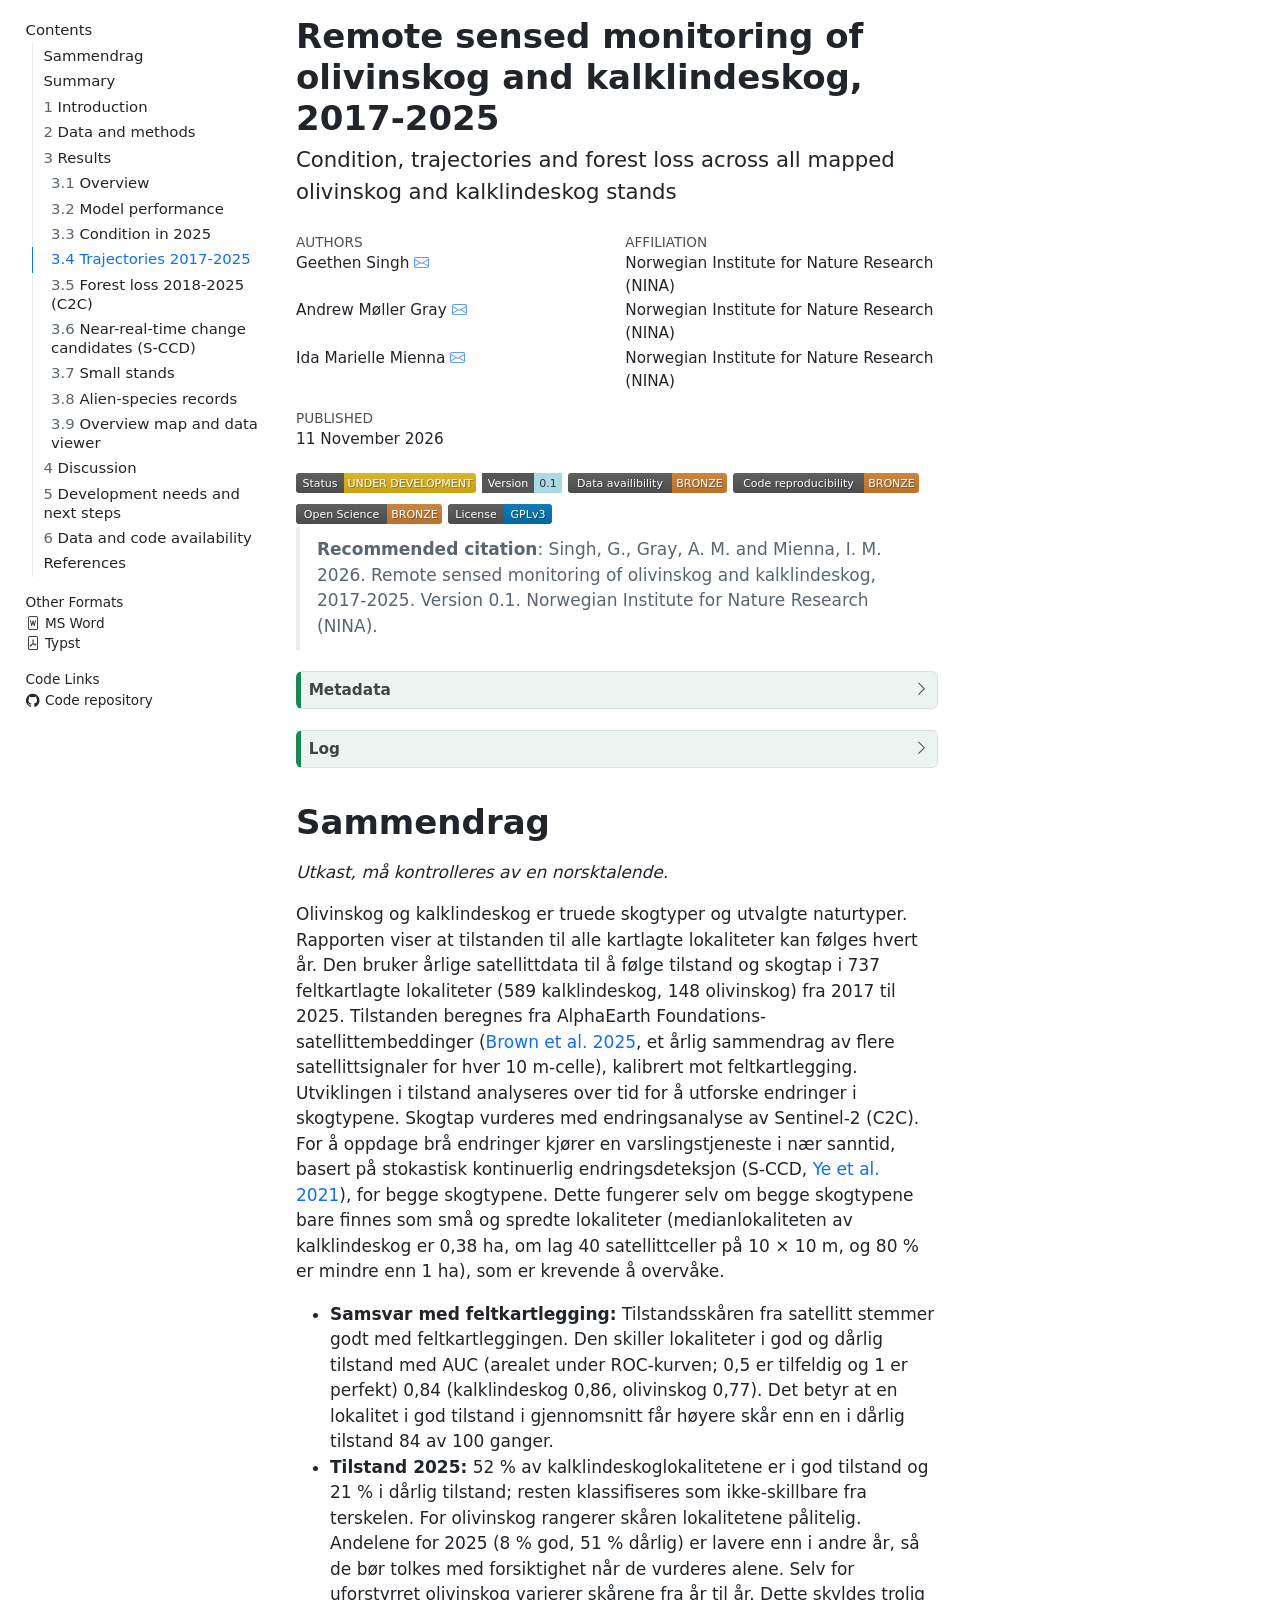
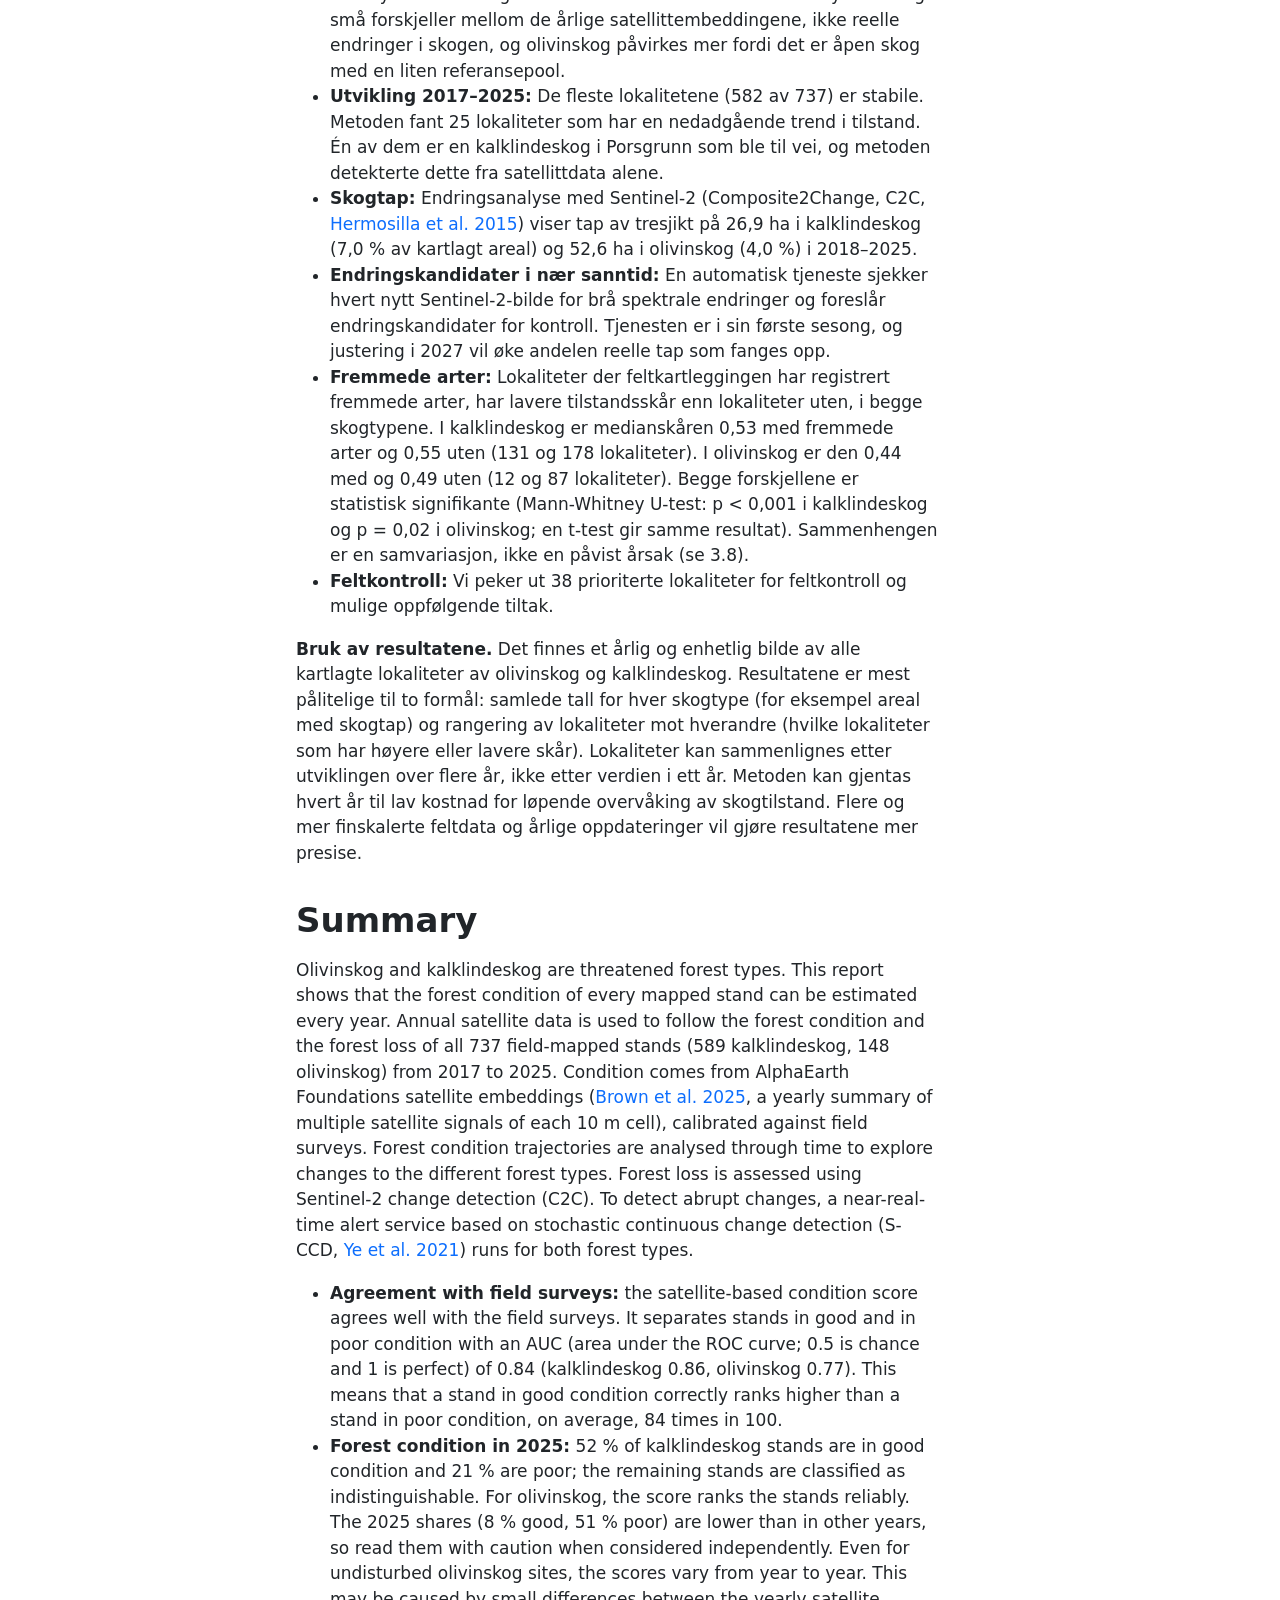
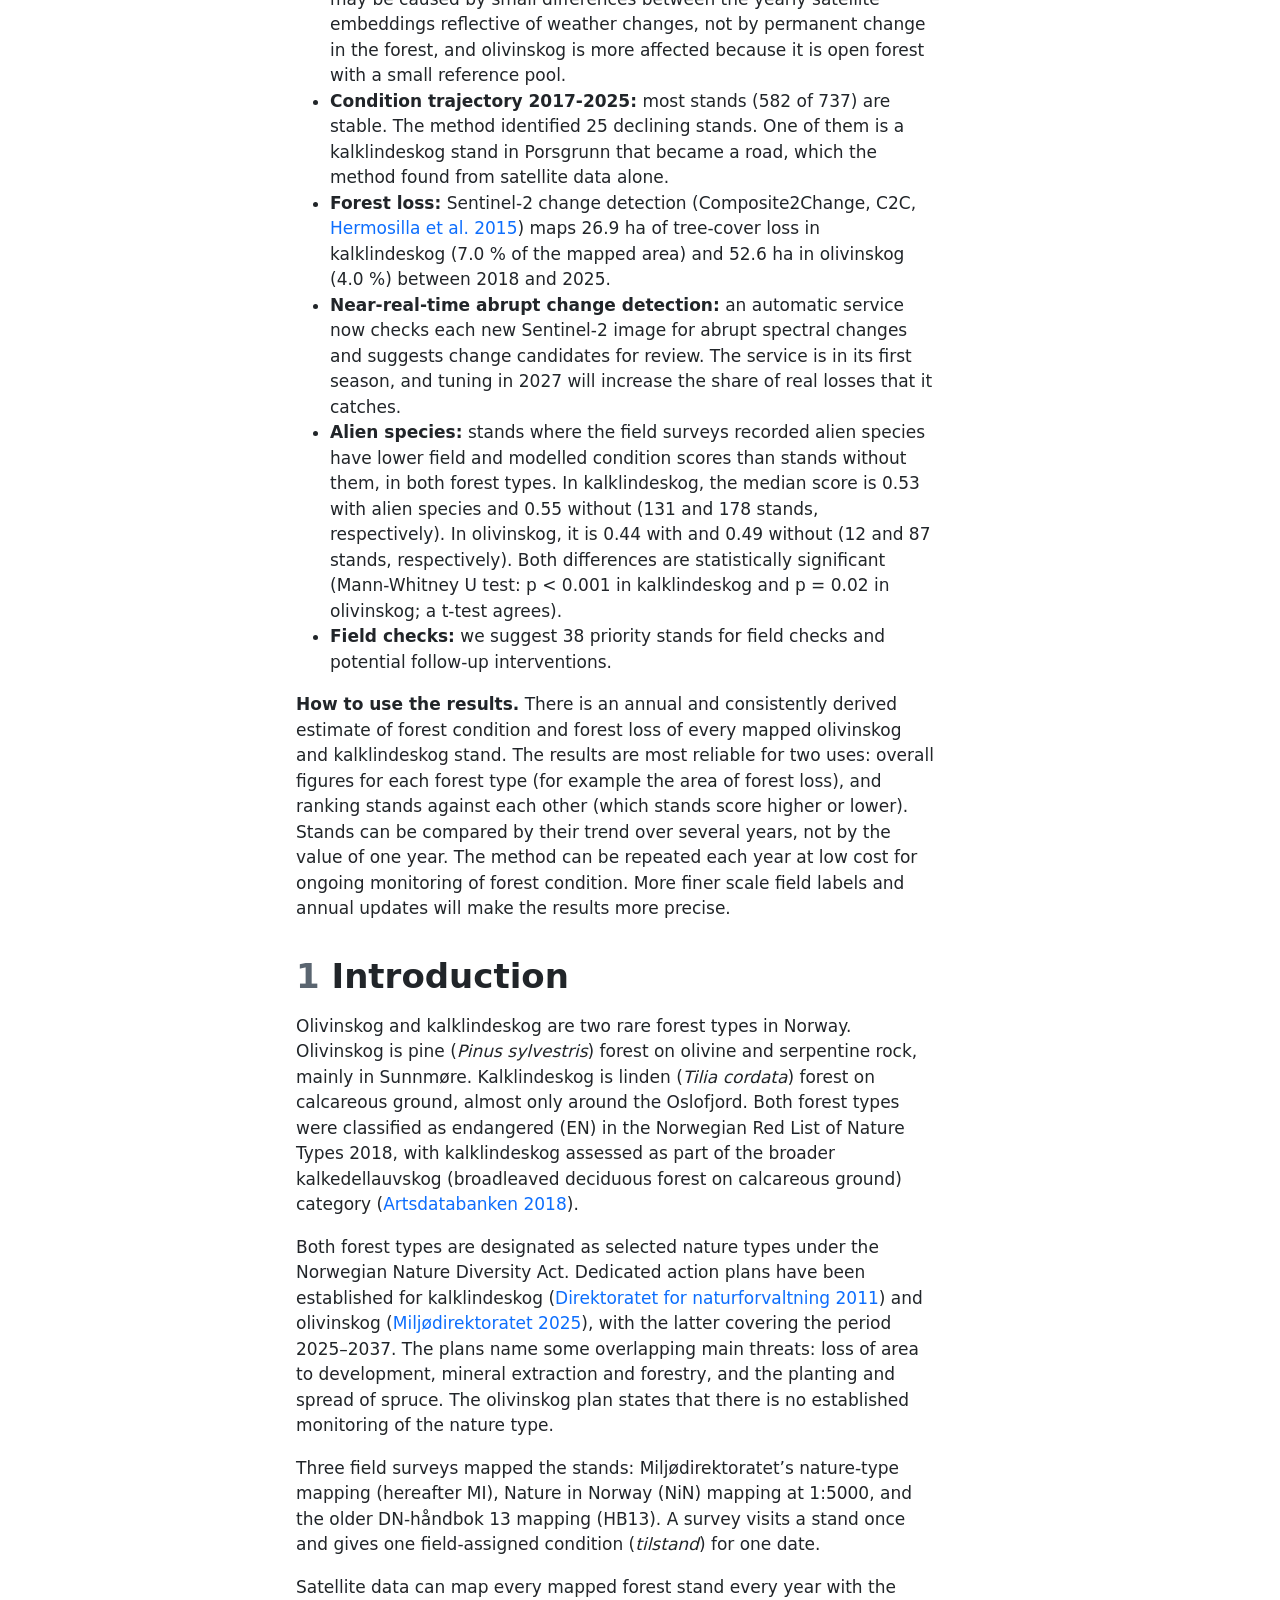
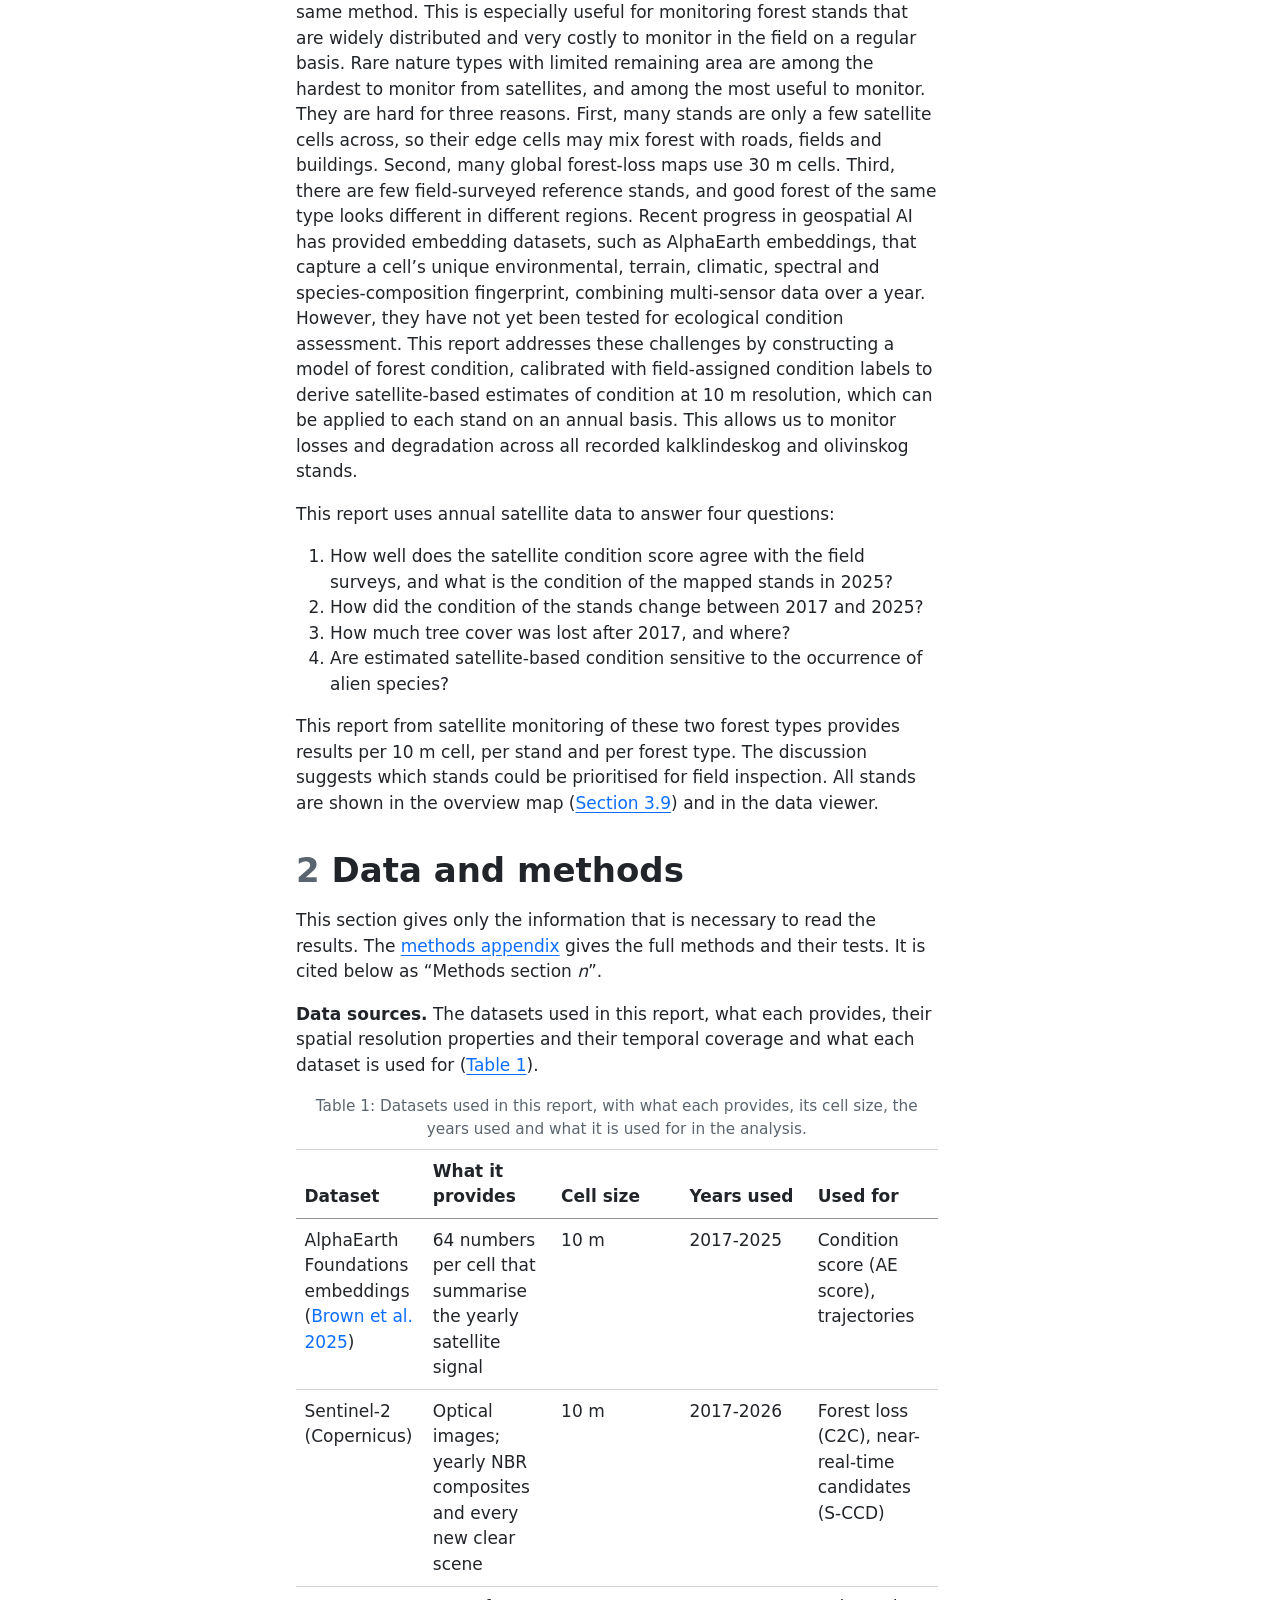
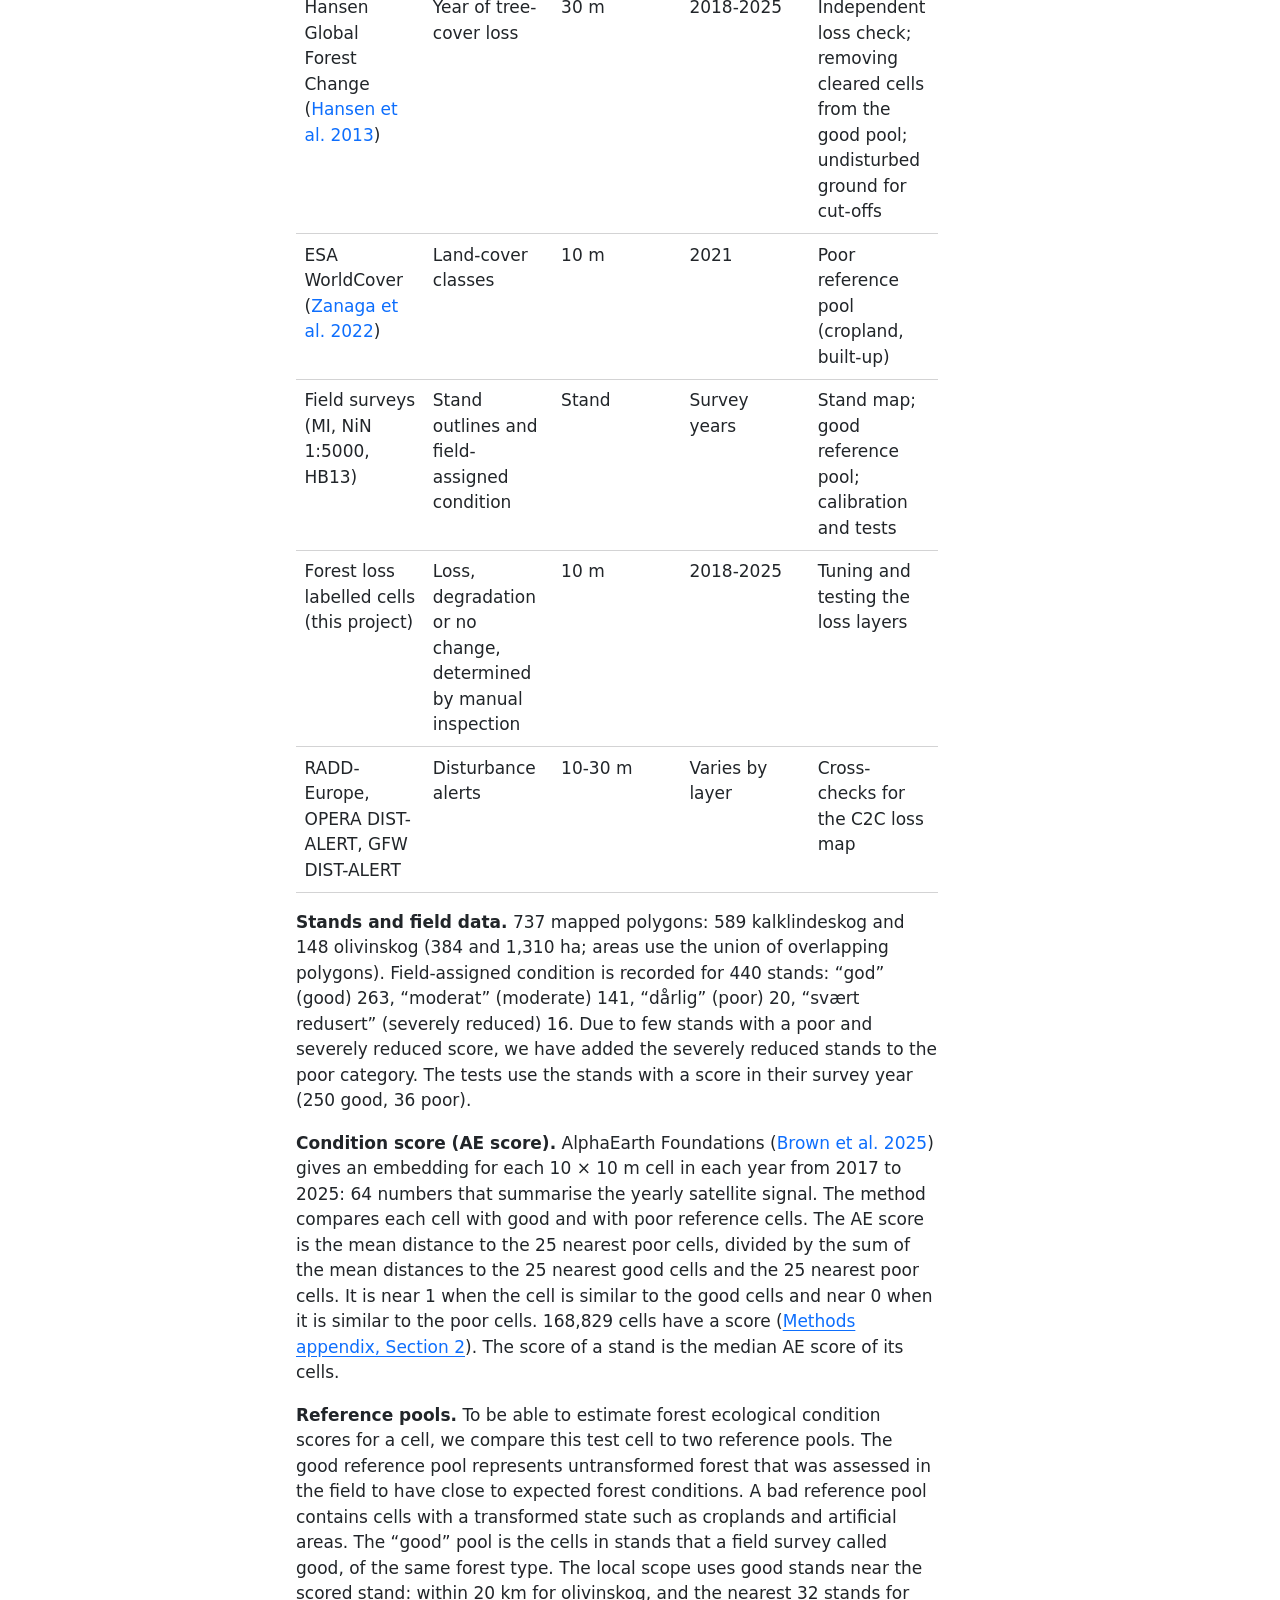
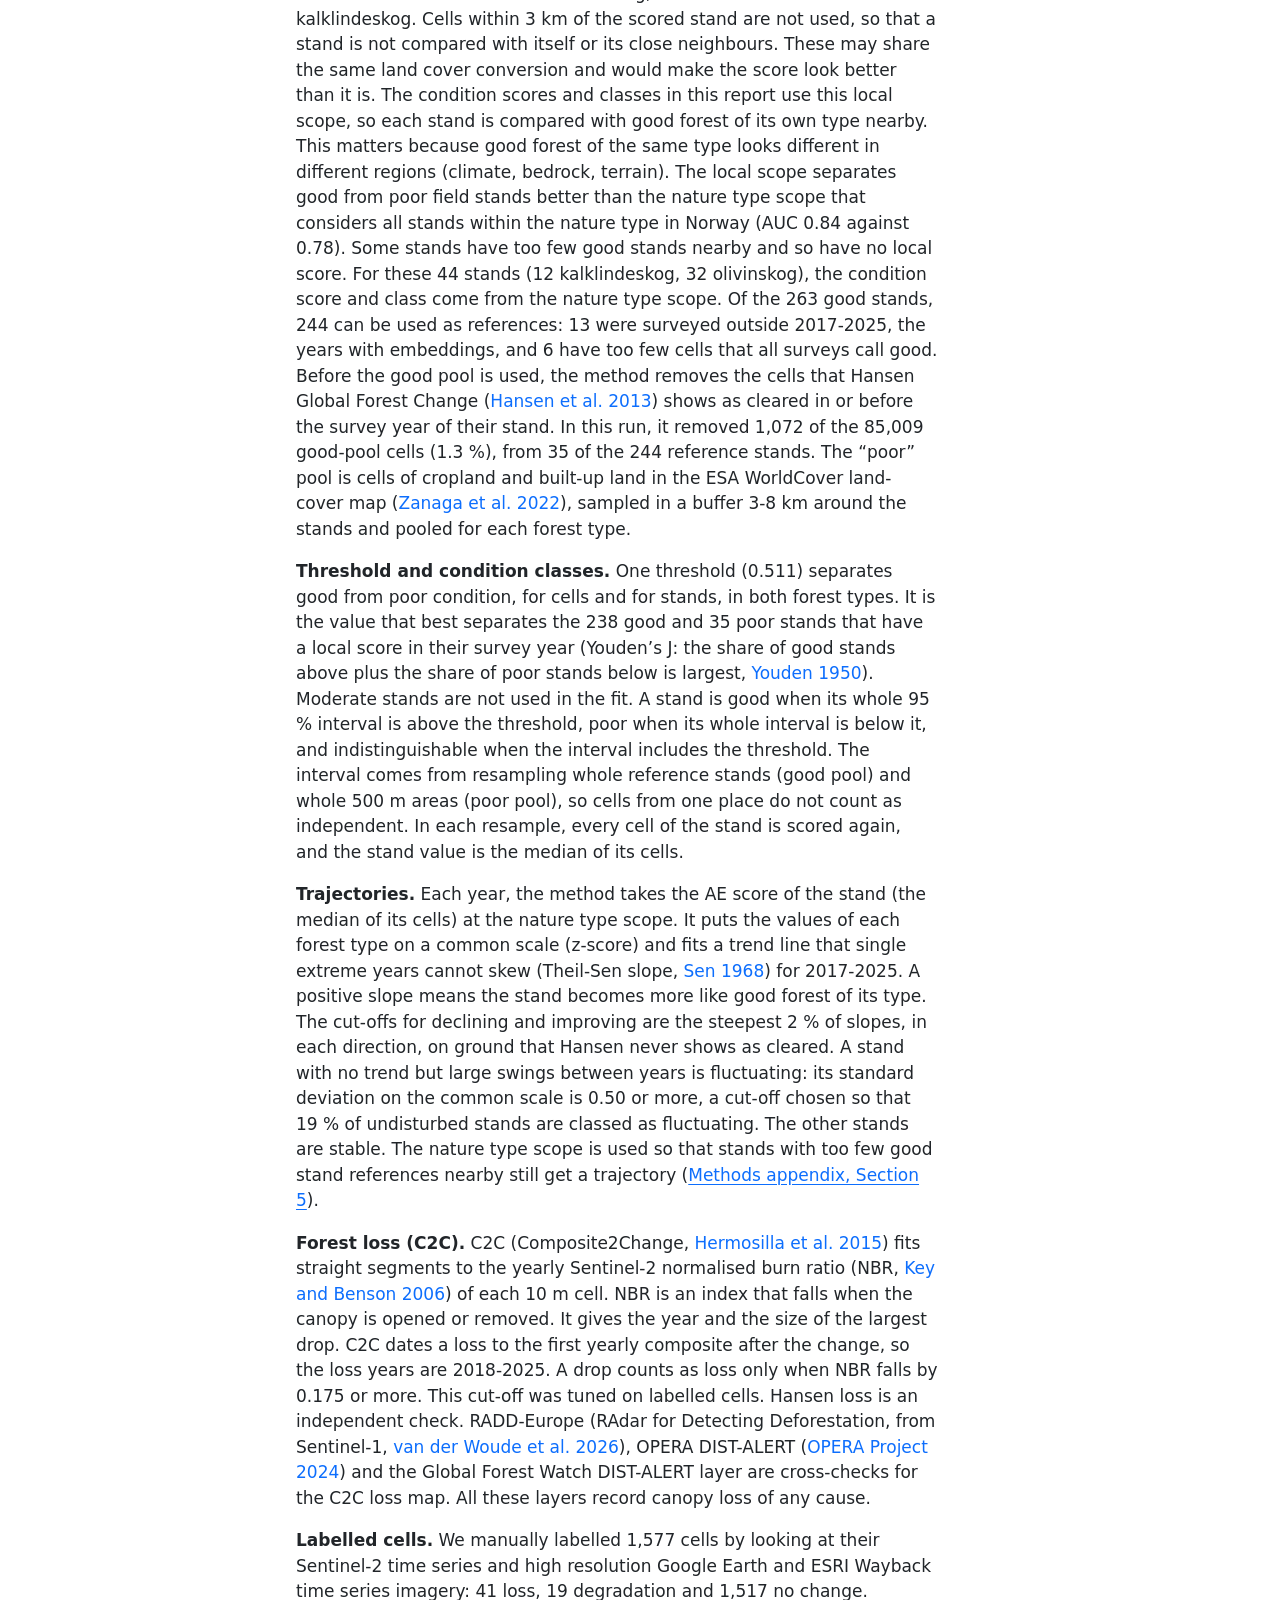
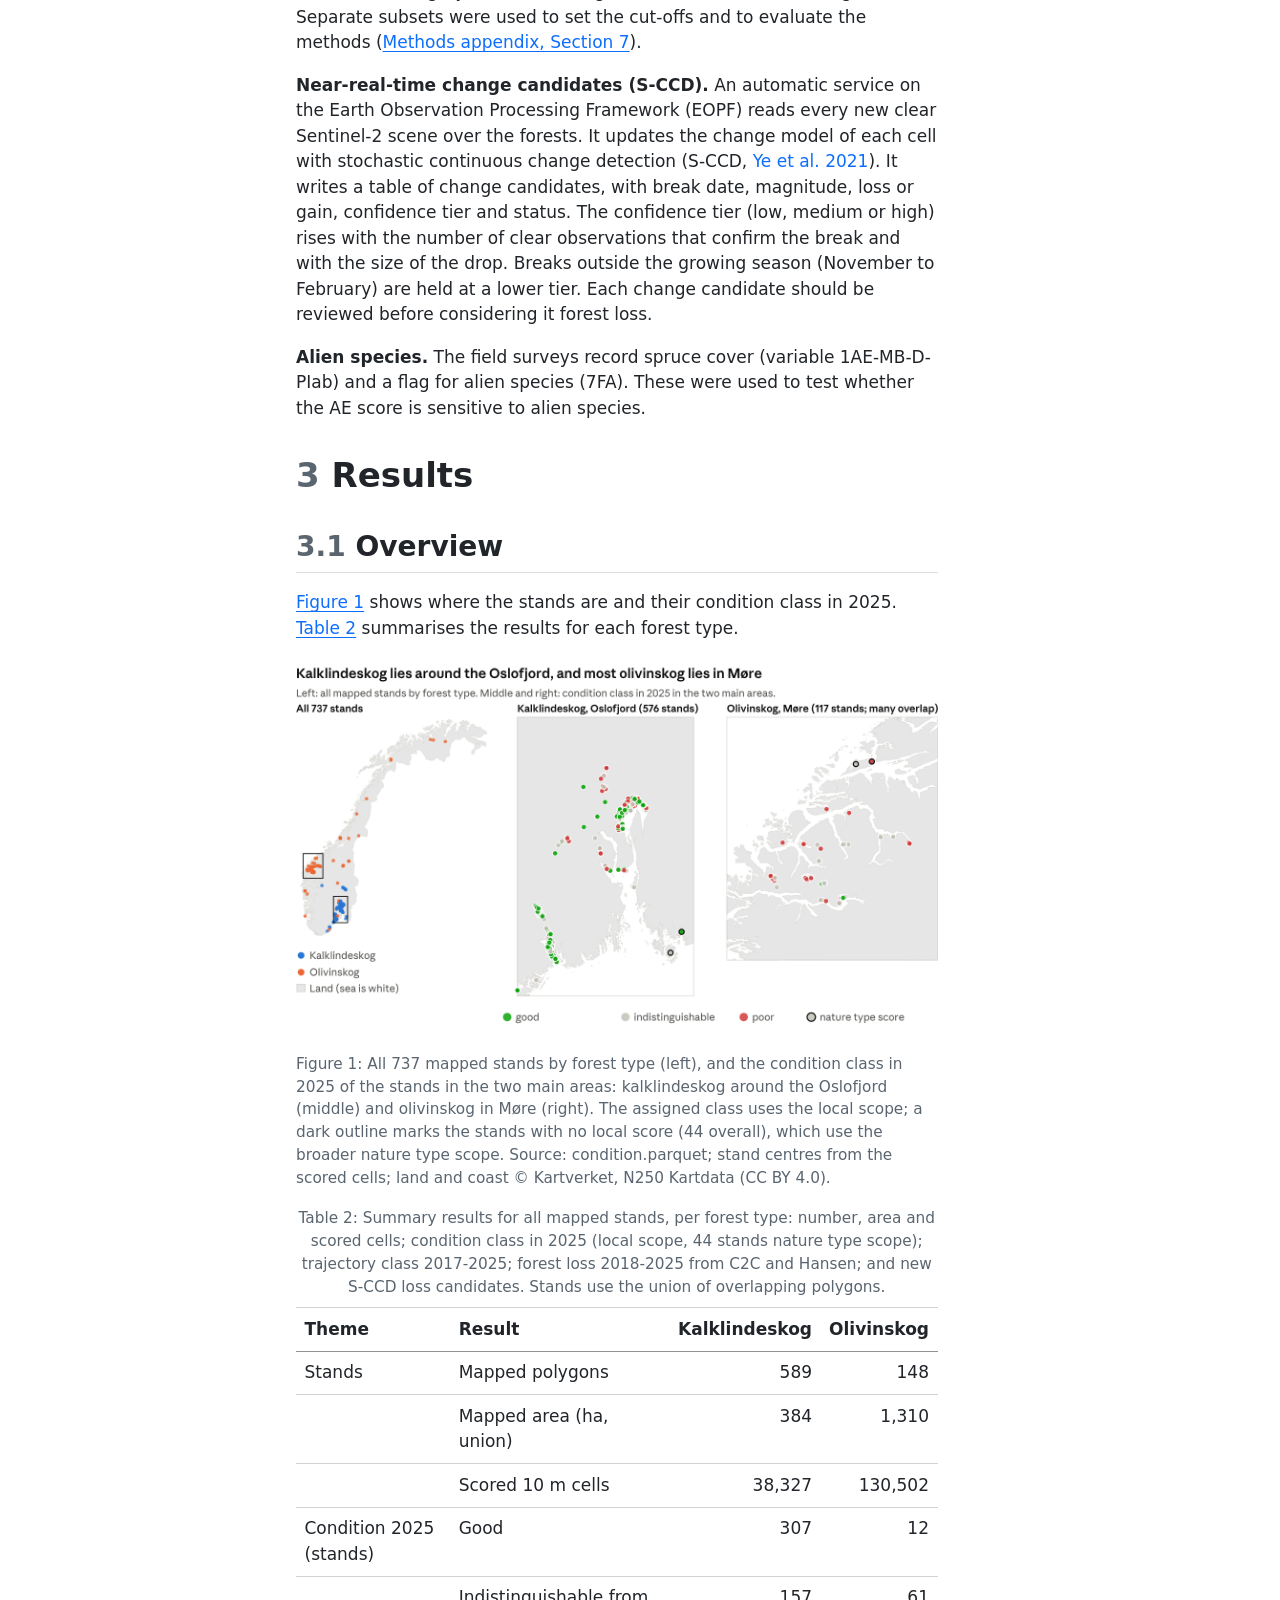
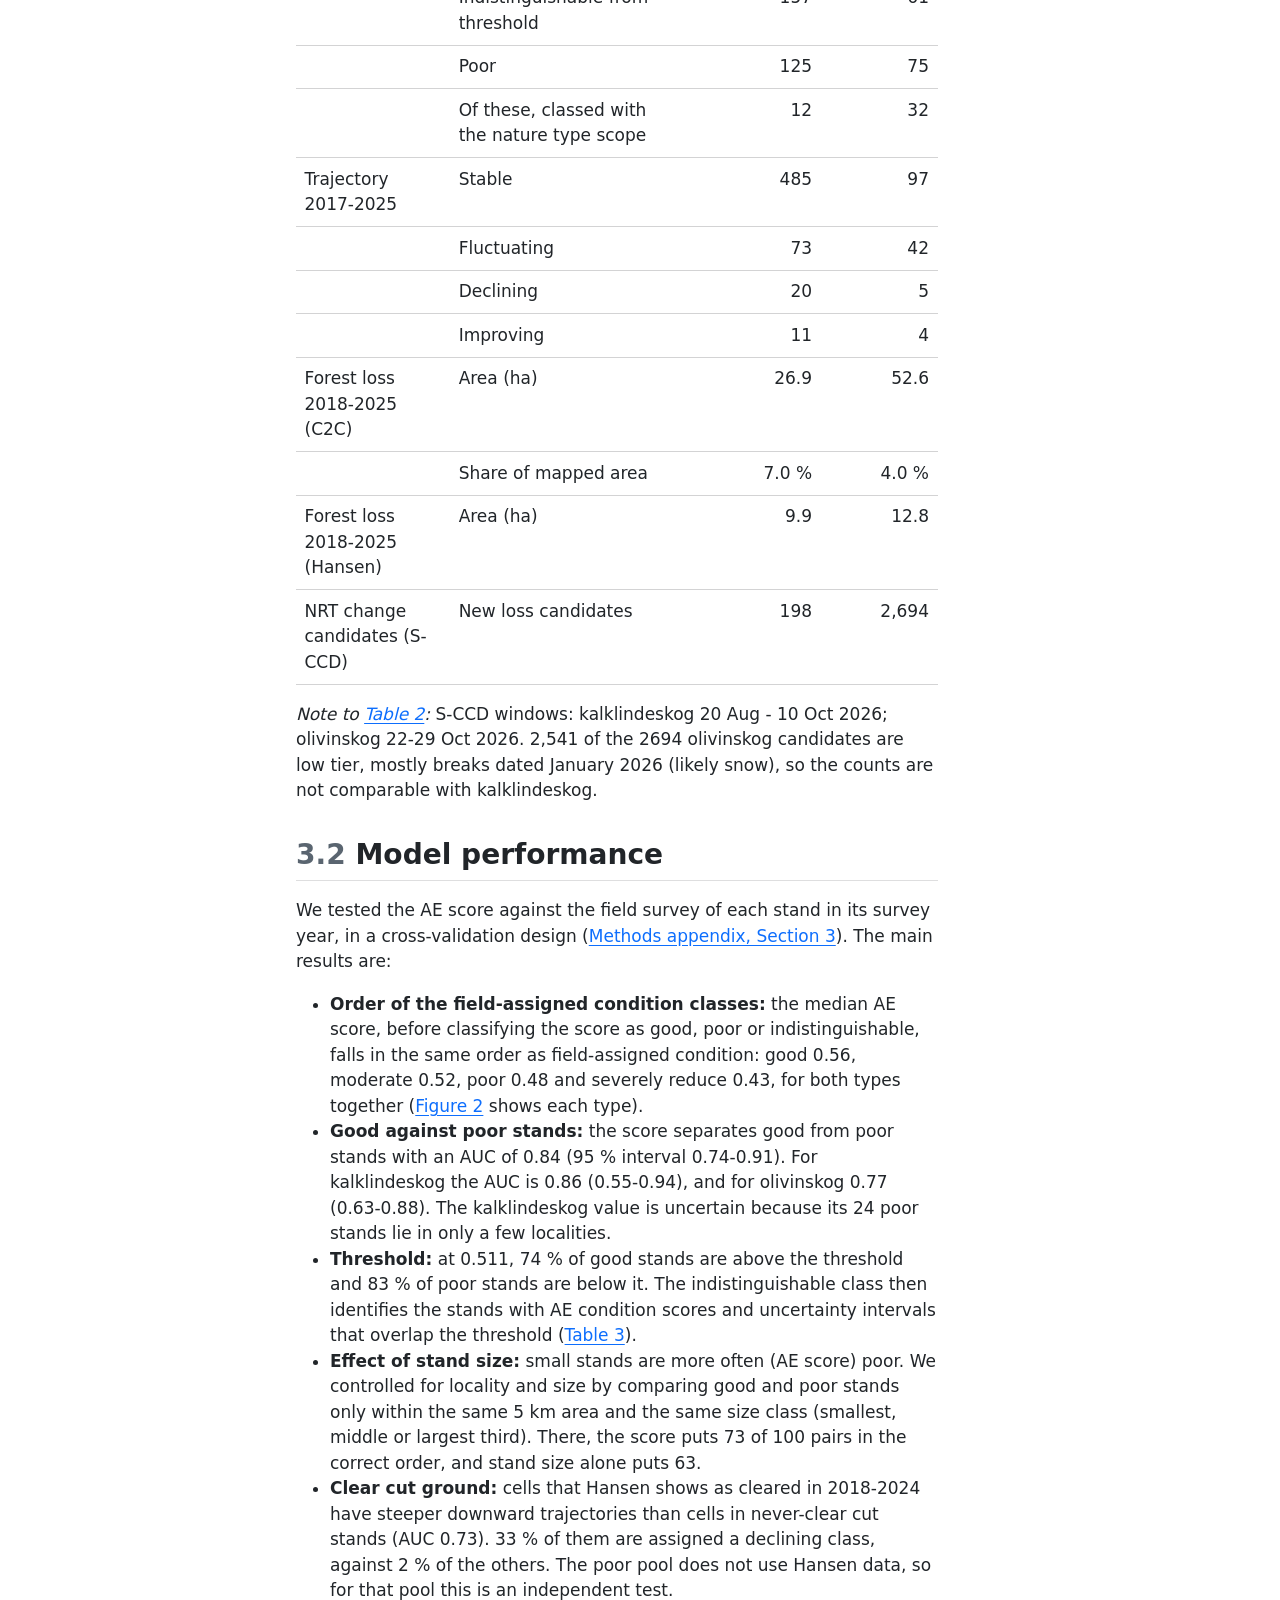
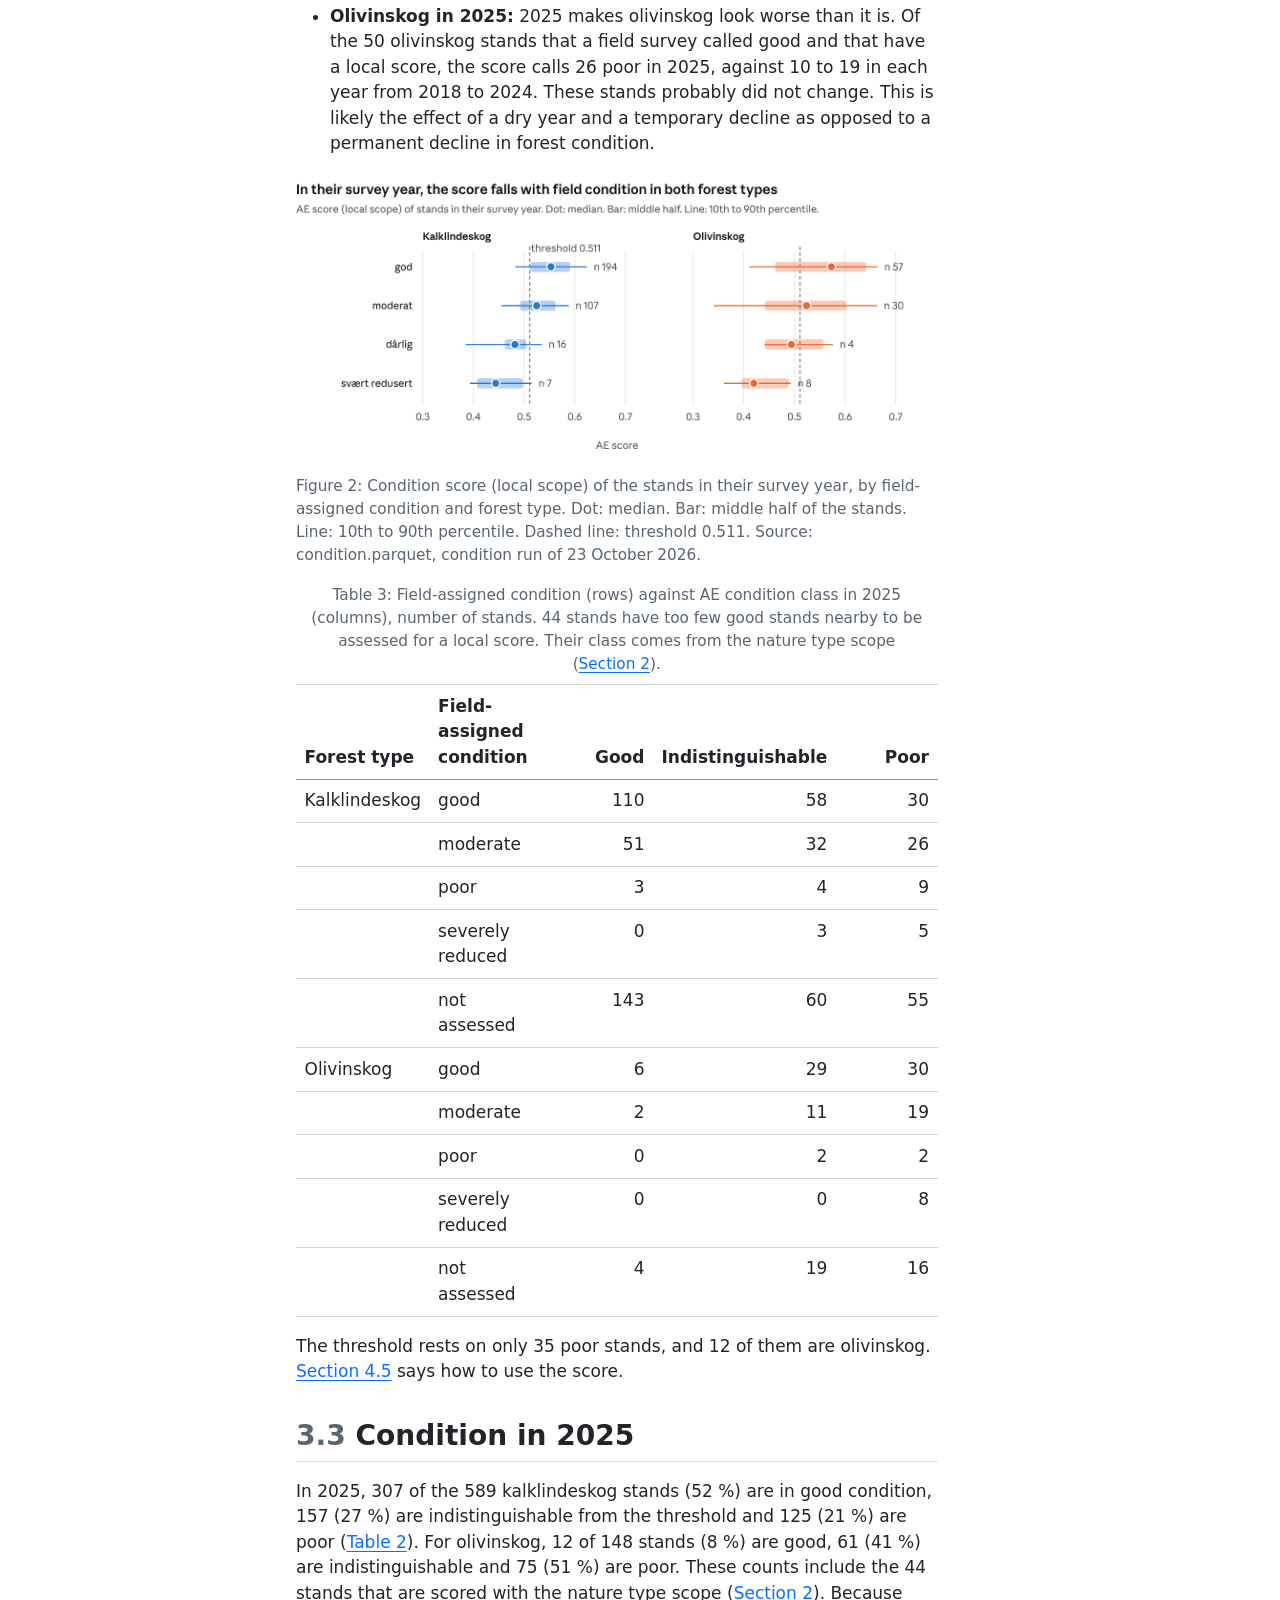
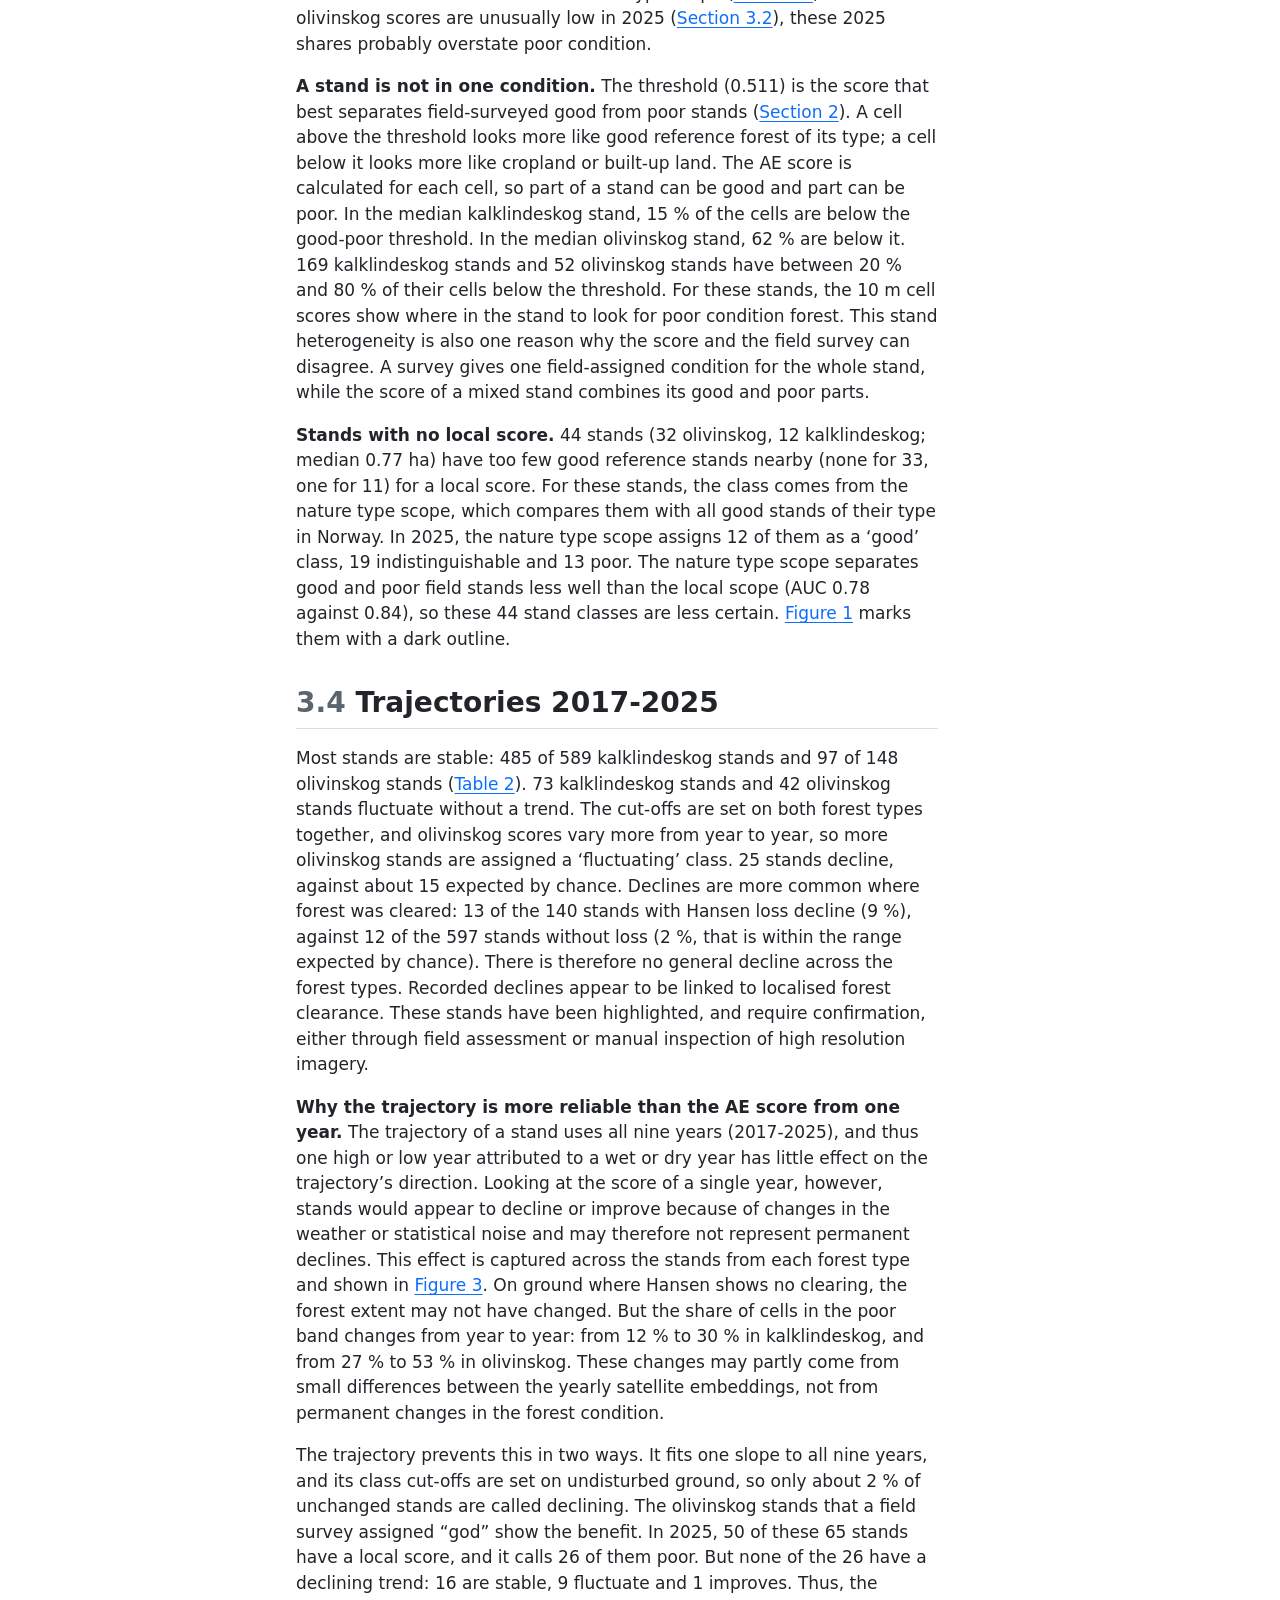
